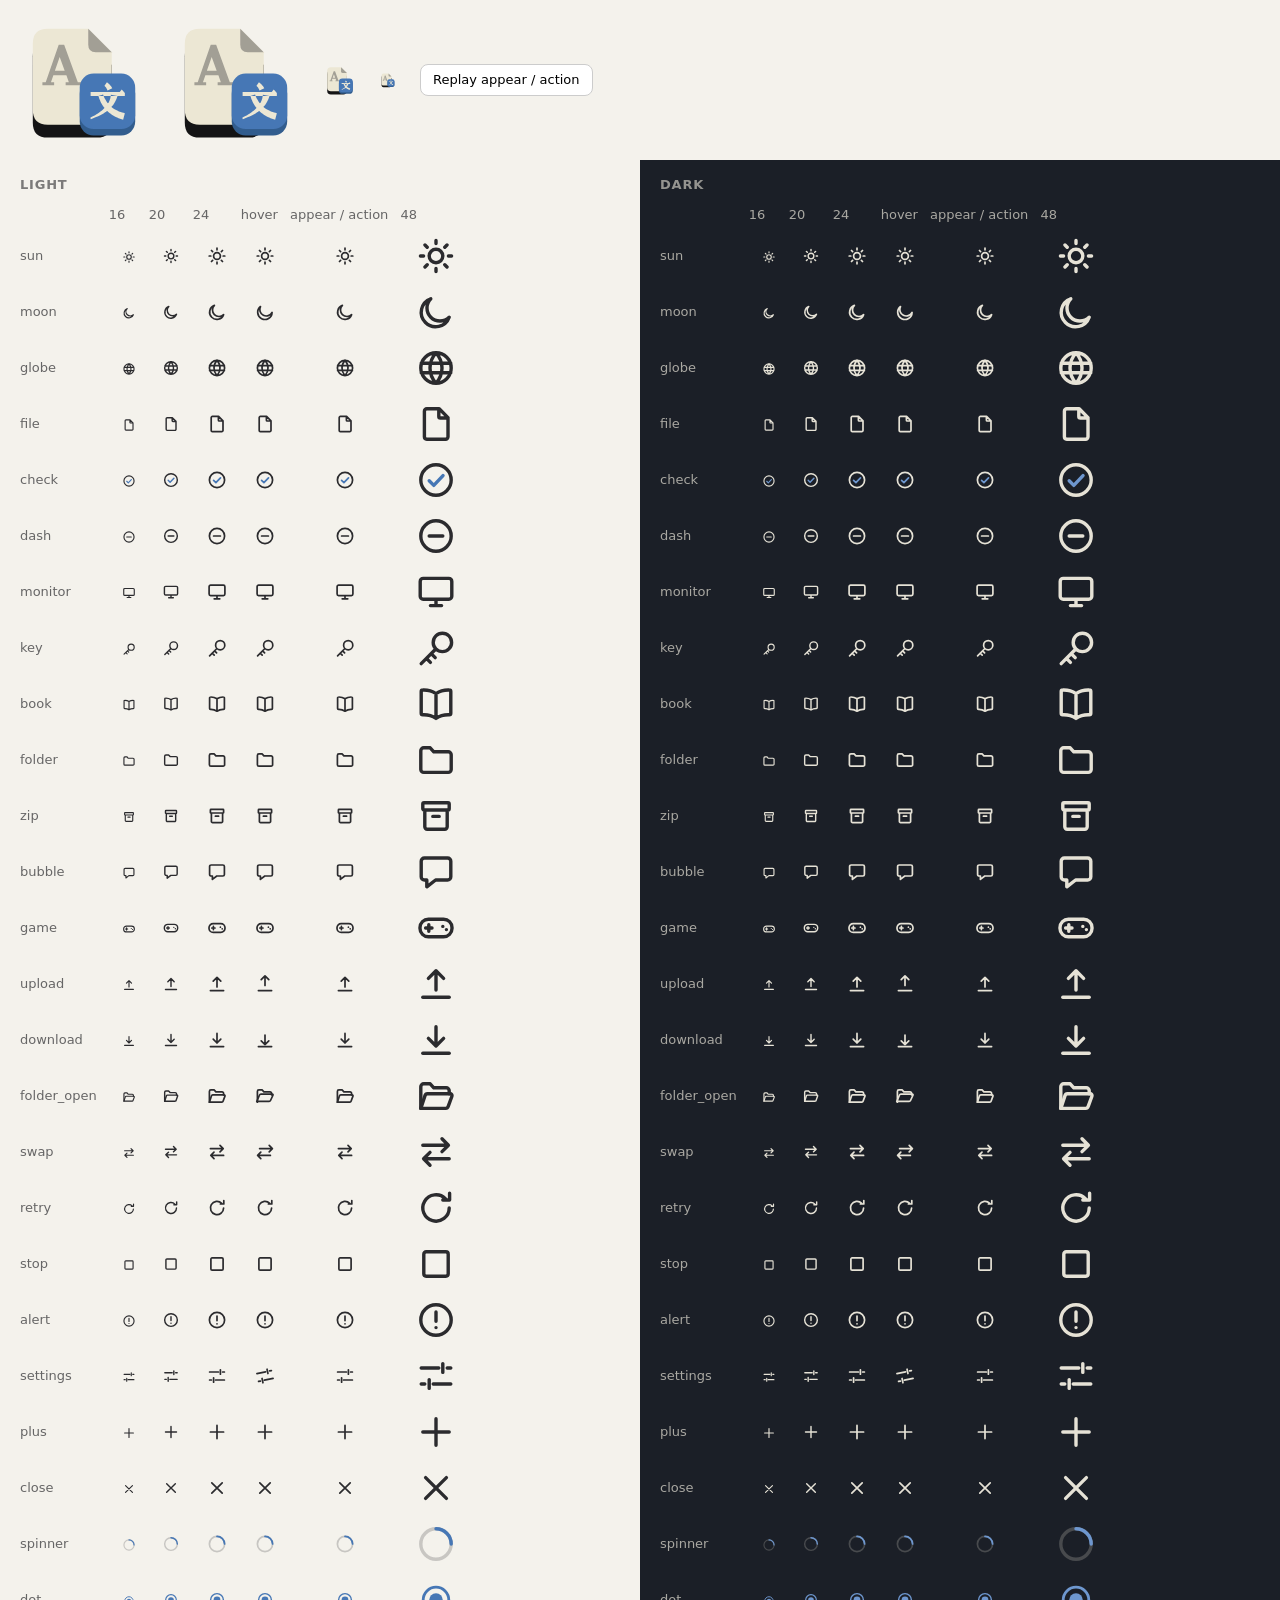
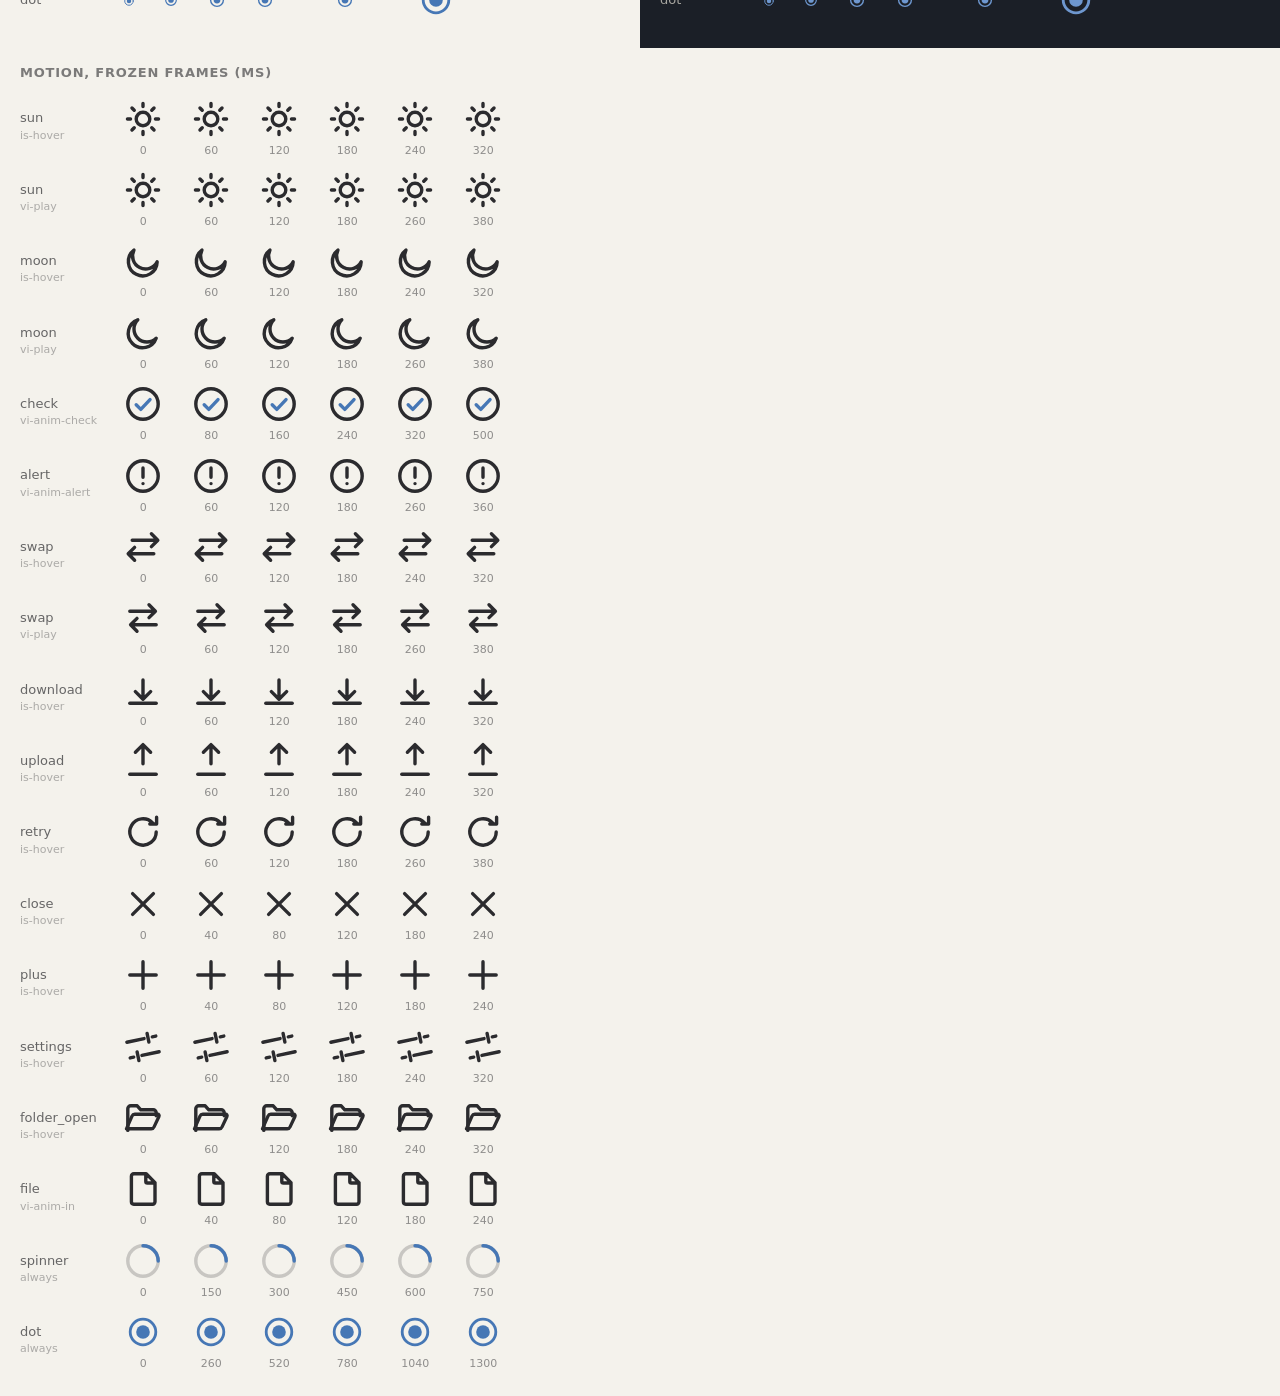
==== assets/icons-preview.html @ 68142452 "WIP icons r1: Litora-grammar UI icon set, ICON_CSS motion, animated app icon, preview page Co-Author" ====
<!doctype html>
<html lang="en"><head><meta charset="utf-8"><meta name="viewport" content="width=device-width, initial-scale=1">
<title>Versora icons preview</title>
<style>
body { margin: 0; font: 13px/1.4 "Segoe UI", system-ui, sans-serif; background: #F4F2EC; color: #222; }
header { padding: 16px 20px; display: flex; gap: 24px; align-items: center; flex-wrap: wrap; }
header img { display: block; }
.panels { display: flex; gap: 0; flex-wrap: wrap; }
.panel { padding: 12px 20px 20px; flex: 1 1 420px; }
.panel.light { background: #F4F2EC; color: #2B2B2E; --vi-accent: #4677B5; }
.panel.dark { background: #1B1F27; color: #E6E2D6; --vi-accent: #6E97CF; }
h2 { margin: 4px 0 8px; font-size: 13px; font-weight: 600; text-transform: uppercase; letter-spacing: .06em; opacity: .6; }
table { border-collapse: collapse; }
th { font-weight: 500; text-align: left; padding: 4px 12px 4px 0; opacity: .7; }
td { padding: 4px 12px; text-align: center; vertical-align: middle; }
td svg { display: inline-block; vertical-align: middle; }
.replay, .vi-host { display: inline-block; }
.film td { padding: 4px 10px; } .film small { display: block; opacity: .5; font-size: 11px; }
button { font: inherit; padding: 6px 12px; border-radius: 8px; border: 1px solid #ccc; background: #fff; }

.vi { --vi-ease: cubic-bezier(.22, 1, .36, 1); overflow: visible; transform-origin: 50% 50%; }
.vi * { transform-box: view-box; transform-origin: 12px 12px; }
.vi .vi-accent { stroke: var(--vi-accent, currentColor); }
.vi .vi-accent-fill { fill: var(--vi-accent, currentColor); }
.vi .vi-track { opacity: .22; }

.vi-rays, .vi-moon-body, .vi-lift, .vi-drop, .vi-quarter, .vi-lean, .vi-swap-a, .vi-swap-b, .vi-flap {
  transition: transform 320ms var(--vi-ease);
}
.vi-quarter { transition-duration: 240ms; }
:is(.vi-host, button, a, label, [role="button"]):is(:hover, :focus-visible, .is-hover) .vi-rays { transform: rotate(45deg); }
:is(.vi-host, button, a, label, [role="button"]):is(:hover, :focus-visible, .is-hover) .vi-moon-body { transform: rotate(-18deg); }
:is(.vi-host, button, a, label, [role="button"]):is(:hover, :focus-visible, .is-hover) .vi-drop { transform: translateY(1.6px); }
:is(.vi-host, button, a, label, [role="button"]):is(:hover, :focus-visible, .is-hover) .vi-lift, .vi-drag .vi-lift { transform: translateY(-1.6px); }
:is(.vi-host, button, a, label, [role="button"]):is(:hover, :focus-visible, .is-hover) .vi-quarter { transform: rotate(90deg); }
:is(.vi-host, button, a, label, [role="button"]):is(:hover, :focus-visible, .is-hover) .vi-lean { transform: rotate(-12deg); }
:is(.vi-host, button, a, label, [role="button"]):is(:hover, :focus-visible, .is-hover) .vi-swap-a { transform: translateX(1.2px); }
:is(.vi-host, button, a, label, [role="button"]):is(:hover, :focus-visible, .is-hover) .vi-swap-b { transform: translateX(-1.2px); }
:is(.vi-host, button, a, label, [role="button"]):is(:hover, :focus-visible, .is-hover) .vi-flap { transform: translateY(-.8px) skewX(-6deg); }
:is(.vi-host, button, a, label, [role="button"]):is(:hover, :focus-visible, .is-hover) .vi-retry-arrow { animation: vi-turn 380ms var(--vi-ease) 1; }

.vi-anim-check .vi-ring { animation: vi-settle 300ms var(--vi-ease) both; }
.vi-anim-check .vi-tick { animation: vi-draw 380ms var(--vi-ease) 120ms both; }
.vi-anim-alert .vi-shake { animation: vi-shake 360ms var(--vi-ease) 1; }
.vi-anim-in.vi, .vi-anim-in .vi { animation: vi-in 240ms var(--vi-ease) both; }
.vi-play .vi-swap-g { animation: vi-flip 380ms var(--vi-ease) 1; }
.vi-play .vi-rays { animation: vi-rays-in 380ms var(--vi-ease) 1; }
.vi-play .vi-moon-body { animation: vi-moon-in 380ms var(--vi-ease) 1; }
.vi-spinner .vi-arc { animation: vi-turn 900ms linear infinite; }
.vi-dot .vi-pulse-ring { animation: vi-ripple 1600ms var(--vi-ease) infinite; }

@keyframes vi-turn { from { transform: rotate(0); } to { transform: rotate(360deg); } }
@keyframes vi-draw {
  from { stroke-dasharray: 1 1; stroke-dashoffset: 1; }
  to { stroke-dasharray: 1 1; stroke-dashoffset: 0; }
}
@keyframes vi-settle { from { opacity: 0; transform: scale(.82); } to { opacity: 1; transform: none; } }
@keyframes vi-shake {
  0%, 100% { transform: none; } 20% { transform: translateX(-1.4px); }
  45% { transform: translateX(1.2px); } 70% { transform: translateX(-.6px); }
}
@keyframes vi-in { from { opacity: 0; transform: scale(.86); } to { opacity: 1; transform: none; } }
@keyframes vi-flip { from { transform: rotate(0); } to { transform: rotate(180deg); } }
@keyframes vi-rays-in { from { opacity: 0; transform: rotate(-60deg) scale(.7); } to { opacity: 1; transform: none; } }
@keyframes vi-moon-in { from { opacity: 0; transform: rotate(40deg) scale(.85); } to { opacity: 1; transform: none; } }
@keyframes vi-ripple {
  0% { opacity: .55; transform: scale(.55); } 70%, 100% { opacity: 0; transform: scale(1.12); }
}

@media (prefers-reduced-motion: reduce) {
  .vi, .vi * { animation: none !important; transition: none !important; transform: none !important; }
  .vi .vi-pulse-ring { opacity: 0; }
}

</style></head><body>
<header>
  <img src="icon.svg" width="128" height="128" alt="static icon">
  <img src="icon-animated.svg" width="128" height="128" alt="animated icon">
  <img src="icon.svg" width="32" height="32" alt=""><img src="icon.svg" width="16" height="16" alt="">
  <button id="replay" type="button">Replay appear / action</button>
</header>
<div class="panels"><section class="panel light"><h2>light</h2><table><tr><th></th><th>16</th><th>20</th><th>24</th><th>hover</th><th>appear / action</th><th>48</th></tr><tr><th>sun</th><td><svg xmlns="http://www.w3.org/2000/svg" width="16" height="16" viewBox="0 0 24 24" fill="none" stroke="currentColor" stroke-width="1.7" stroke-linecap="round" stroke-linejoin="round" class="vi vi-sun" aria-hidden="true"><path d="M12 8.6a3.4 3.4 0 1 0 0 6.8 3.4 3.4 0 0 0 0-6.8"/><path class="vi-rays" d="M12 4.2v1.6M12 18.2v1.6M4.2 12h1.6M18.2 12h1.6M6.5 6.5l1.1 1.1M16.4 16.4l1.1 1.1M6.5 17.5l1.1-1.1M16.4 7.6l1.1-1.1"/></svg></td><td><svg xmlns="http://www.w3.org/2000/svg" width="20" height="20" viewBox="0 0 24 24" fill="none" stroke="currentColor" stroke-width="1.7" stroke-linecap="round" stroke-linejoin="round" class="vi vi-sun" aria-hidden="true"><path d="M12 8.6a3.4 3.4 0 1 0 0 6.8 3.4 3.4 0 0 0 0-6.8"/><path class="vi-rays" d="M12 4.2v1.6M12 18.2v1.6M4.2 12h1.6M18.2 12h1.6M6.5 6.5l1.1 1.1M16.4 16.4l1.1 1.1M6.5 17.5l1.1-1.1M16.4 7.6l1.1-1.1"/></svg></td><td><svg xmlns="http://www.w3.org/2000/svg" width="24" height="24" viewBox="0 0 24 24" fill="none" stroke="currentColor" stroke-width="1.7" stroke-linecap="round" stroke-linejoin="round" class="vi vi-sun" aria-hidden="true"><path d="M12 8.6a3.4 3.4 0 1 0 0 6.8 3.4 3.4 0 0 0 0-6.8"/><path class="vi-rays" d="M12 4.2v1.6M12 18.2v1.6M4.2 12h1.6M18.2 12h1.6M6.5 6.5l1.1 1.1M16.4 16.4l1.1 1.1M6.5 17.5l1.1-1.1M16.4 7.6l1.1-1.1"/></svg></td><td><span class="vi-host is-hover"><svg xmlns="http://www.w3.org/2000/svg" width="24" height="24" viewBox="0 0 24 24" fill="none" stroke="currentColor" stroke-width="1.7" stroke-linecap="round" stroke-linejoin="round" class="vi vi-sun" aria-hidden="true"><path d="M12 8.6a3.4 3.4 0 1 0 0 6.8 3.4 3.4 0 0 0 0-6.8"/><path class="vi-rays" d="M12 4.2v1.6M12 18.2v1.6M4.2 12h1.6M18.2 12h1.6M6.5 6.5l1.1 1.1M16.4 16.4l1.1 1.1M6.5 17.5l1.1-1.1M16.4 7.6l1.1-1.1"/></svg></span></td><td><span class="replay vi-play" data-cls="vi-play"><svg xmlns="http://www.w3.org/2000/svg" width="24" height="24" viewBox="0 0 24 24" fill="none" stroke="currentColor" stroke-width="1.7" stroke-linecap="round" stroke-linejoin="round" class="vi vi-sun" aria-hidden="true"><path d="M12 8.6a3.4 3.4 0 1 0 0 6.8 3.4 3.4 0 0 0 0-6.8"/><path class="vi-rays" d="M12 4.2v1.6M12 18.2v1.6M4.2 12h1.6M18.2 12h1.6M6.5 6.5l1.1 1.1M16.4 16.4l1.1 1.1M6.5 17.5l1.1-1.1M16.4 7.6l1.1-1.1"/></svg></span></td><td><svg xmlns="http://www.w3.org/2000/svg" width="48" height="48" viewBox="0 0 24 24" fill="none" stroke="currentColor" stroke-width="1.7" stroke-linecap="round" stroke-linejoin="round" class="vi vi-sun" aria-hidden="true"><path d="M12 8.6a3.4 3.4 0 1 0 0 6.8 3.4 3.4 0 0 0 0-6.8"/><path class="vi-rays" d="M12 4.2v1.6M12 18.2v1.6M4.2 12h1.6M18.2 12h1.6M6.5 6.5l1.1 1.1M16.4 16.4l1.1 1.1M6.5 17.5l1.1-1.1M16.4 7.6l1.1-1.1"/></svg></td></tr><tr><th>moon</th><td><svg xmlns="http://www.w3.org/2000/svg" width="16" height="16" viewBox="0 0 24 24" fill="none" stroke="currentColor" stroke-width="1.7" stroke-linecap="round" stroke-linejoin="round" class="vi vi-moon" aria-hidden="true"><path class="vi-moon-body" d="M18.6 14.6A7.2 7.2 0 1 1 9.4 5.4a5.6 5.6 0 0 0 9.2 9.2z"/></svg></td><td><svg xmlns="http://www.w3.org/2000/svg" width="20" height="20" viewBox="0 0 24 24" fill="none" stroke="currentColor" stroke-width="1.7" stroke-linecap="round" stroke-linejoin="round" class="vi vi-moon" aria-hidden="true"><path class="vi-moon-body" d="M18.6 14.6A7.2 7.2 0 1 1 9.4 5.4a5.6 5.6 0 0 0 9.2 9.2z"/></svg></td><td><svg xmlns="http://www.w3.org/2000/svg" width="24" height="24" viewBox="0 0 24 24" fill="none" stroke="currentColor" stroke-width="1.7" stroke-linecap="round" stroke-linejoin="round" class="vi vi-moon" aria-hidden="true"><path class="vi-moon-body" d="M18.6 14.6A7.2 7.2 0 1 1 9.4 5.4a5.6 5.6 0 0 0 9.2 9.2z"/></svg></td><td><span class="vi-host is-hover"><svg xmlns="http://www.w3.org/2000/svg" width="24" height="24" viewBox="0 0 24 24" fill="none" stroke="currentColor" stroke-width="1.7" stroke-linecap="round" stroke-linejoin="round" class="vi vi-moon" aria-hidden="true"><path class="vi-moon-body" d="M18.6 14.6A7.2 7.2 0 1 1 9.4 5.4a5.6 5.6 0 0 0 9.2 9.2z"/></svg></span></td><td><span class="replay vi-play" data-cls="vi-play"><svg xmlns="http://www.w3.org/2000/svg" width="24" height="24" viewBox="0 0 24 24" fill="none" stroke="currentColor" stroke-width="1.7" stroke-linecap="round" stroke-linejoin="round" class="vi vi-moon" aria-hidden="true"><path class="vi-moon-body" d="M18.6 14.6A7.2 7.2 0 1 1 9.4 5.4a5.6 5.6 0 0 0 9.2 9.2z"/></svg></span></td><td><svg xmlns="http://www.w3.org/2000/svg" width="48" height="48" viewBox="0 0 24 24" fill="none" stroke="currentColor" stroke-width="1.7" stroke-linecap="round" stroke-linejoin="round" class="vi vi-moon" aria-hidden="true"><path class="vi-moon-body" d="M18.6 14.6A7.2 7.2 0 1 1 9.4 5.4a5.6 5.6 0 0 0 9.2 9.2z"/></svg></td></tr><tr><th>globe</th><td><svg xmlns="http://www.w3.org/2000/svg" width="16" height="16" viewBox="0 0 24 24" fill="none" stroke="currentColor" stroke-width="1.7" stroke-linecap="round" stroke-linejoin="round" class="vi vi-globe" aria-hidden="true"><path d="M12 4.4a7.6 7.6 0 1 0 0 15.2 7.6 7.6 0 0 0 0-15.2M4.6 9.6h14.8M4.6 14.4h14.8M12 4.4c1.9 2.1 3 4.7 3 7.6s-1.1 5.5-3 7.6c-1.9-2.1-3-4.7-3-7.6s1.1-5.5 3-7.6"/></svg></td><td><svg xmlns="http://www.w3.org/2000/svg" width="20" height="20" viewBox="0 0 24 24" fill="none" stroke="currentColor" stroke-width="1.7" stroke-linecap="round" stroke-linejoin="round" class="vi vi-globe" aria-hidden="true"><path d="M12 4.4a7.6 7.6 0 1 0 0 15.2 7.6 7.6 0 0 0 0-15.2M4.6 9.6h14.8M4.6 14.4h14.8M12 4.4c1.9 2.1 3 4.7 3 7.6s-1.1 5.5-3 7.6c-1.9-2.1-3-4.7-3-7.6s1.1-5.5 3-7.6"/></svg></td><td><svg xmlns="http://www.w3.org/2000/svg" width="24" height="24" viewBox="0 0 24 24" fill="none" stroke="currentColor" stroke-width="1.7" stroke-linecap="round" stroke-linejoin="round" class="vi vi-globe" aria-hidden="true"><path d="M12 4.4a7.6 7.6 0 1 0 0 15.2 7.6 7.6 0 0 0 0-15.2M4.6 9.6h14.8M4.6 14.4h14.8M12 4.4c1.9 2.1 3 4.7 3 7.6s-1.1 5.5-3 7.6c-1.9-2.1-3-4.7-3-7.6s1.1-5.5 3-7.6"/></svg></td><td><span class="vi-host is-hover"><svg xmlns="http://www.w3.org/2000/svg" width="24" height="24" viewBox="0 0 24 24" fill="none" stroke="currentColor" stroke-width="1.7" stroke-linecap="round" stroke-linejoin="round" class="vi vi-globe" aria-hidden="true"><path d="M12 4.4a7.6 7.6 0 1 0 0 15.2 7.6 7.6 0 0 0 0-15.2M4.6 9.6h14.8M4.6 14.4h14.8M12 4.4c1.9 2.1 3 4.7 3 7.6s-1.1 5.5-3 7.6c-1.9-2.1-3-4.7-3-7.6s1.1-5.5 3-7.6"/></svg></span></td><td><span class="replay vi-anim-in" data-cls="vi-anim-in"><svg xmlns="http://www.w3.org/2000/svg" width="24" height="24" viewBox="0 0 24 24" fill="none" stroke="currentColor" stroke-width="1.7" stroke-linecap="round" stroke-linejoin="round" class="vi vi-globe" aria-hidden="true"><path d="M12 4.4a7.6 7.6 0 1 0 0 15.2 7.6 7.6 0 0 0 0-15.2M4.6 9.6h14.8M4.6 14.4h14.8M12 4.4c1.9 2.1 3 4.7 3 7.6s-1.1 5.5-3 7.6c-1.9-2.1-3-4.7-3-7.6s1.1-5.5 3-7.6"/></svg></span></td><td><svg xmlns="http://www.w3.org/2000/svg" width="48" height="48" viewBox="0 0 24 24" fill="none" stroke="currentColor" stroke-width="1.7" stroke-linecap="round" stroke-linejoin="round" class="vi vi-globe" aria-hidden="true"><path d="M12 4.4a7.6 7.6 0 1 0 0 15.2 7.6 7.6 0 0 0 0-15.2M4.6 9.6h14.8M4.6 14.4h14.8M12 4.4c1.9 2.1 3 4.7 3 7.6s-1.1 5.5-3 7.6c-1.9-2.1-3-4.7-3-7.6s1.1-5.5 3-7.6"/></svg></td></tr><tr><th>file</th><td><svg xmlns="http://www.w3.org/2000/svg" width="16" height="16" viewBox="0 0 24 24" fill="none" stroke="currentColor" stroke-width="1.7" stroke-linecap="round" stroke-linejoin="round" class="vi vi-file" aria-hidden="true"><path d="M7.4 4.4h6.2l4.4 4.4v9.6a1.2 1.2 0 0 1-1.2 1.2H7.4a1.2 1.2 0 0 1-1.2-1.2V5.6a1.2 1.2 0 0 1 1.2-1.2zM13.4 4.4v3.8a.8.8 0 0 0 .8.8H18"/></svg></td><td><svg xmlns="http://www.w3.org/2000/svg" width="20" height="20" viewBox="0 0 24 24" fill="none" stroke="currentColor" stroke-width="1.7" stroke-linecap="round" stroke-linejoin="round" class="vi vi-file" aria-hidden="true"><path d="M7.4 4.4h6.2l4.4 4.4v9.6a1.2 1.2 0 0 1-1.2 1.2H7.4a1.2 1.2 0 0 1-1.2-1.2V5.6a1.2 1.2 0 0 1 1.2-1.2zM13.4 4.4v3.8a.8.8 0 0 0 .8.8H18"/></svg></td><td><svg xmlns="http://www.w3.org/2000/svg" width="24" height="24" viewBox="0 0 24 24" fill="none" stroke="currentColor" stroke-width="1.7" stroke-linecap="round" stroke-linejoin="round" class="vi vi-file" aria-hidden="true"><path d="M7.4 4.4h6.2l4.4 4.4v9.6a1.2 1.2 0 0 1-1.2 1.2H7.4a1.2 1.2 0 0 1-1.2-1.2V5.6a1.2 1.2 0 0 1 1.2-1.2zM13.4 4.4v3.8a.8.8 0 0 0 .8.8H18"/></svg></td><td><span class="vi-host is-hover"><svg xmlns="http://www.w3.org/2000/svg" width="24" height="24" viewBox="0 0 24 24" fill="none" stroke="currentColor" stroke-width="1.7" stroke-linecap="round" stroke-linejoin="round" class="vi vi-file" aria-hidden="true"><path d="M7.4 4.4h6.2l4.4 4.4v9.6a1.2 1.2 0 0 1-1.2 1.2H7.4a1.2 1.2 0 0 1-1.2-1.2V5.6a1.2 1.2 0 0 1 1.2-1.2zM13.4 4.4v3.8a.8.8 0 0 0 .8.8H18"/></svg></span></td><td><span class="replay vi-anim-in" data-cls="vi-anim-in"><svg xmlns="http://www.w3.org/2000/svg" width="24" height="24" viewBox="0 0 24 24" fill="none" stroke="currentColor" stroke-width="1.7" stroke-linecap="round" stroke-linejoin="round" class="vi vi-file" aria-hidden="true"><path d="M7.4 4.4h6.2l4.4 4.4v9.6a1.2 1.2 0 0 1-1.2 1.2H7.4a1.2 1.2 0 0 1-1.2-1.2V5.6a1.2 1.2 0 0 1 1.2-1.2zM13.4 4.4v3.8a.8.8 0 0 0 .8.8H18"/></svg></span></td><td><svg xmlns="http://www.w3.org/2000/svg" width="48" height="48" viewBox="0 0 24 24" fill="none" stroke="currentColor" stroke-width="1.7" stroke-linecap="round" stroke-linejoin="round" class="vi vi-file" aria-hidden="true"><path d="M7.4 4.4h6.2l4.4 4.4v9.6a1.2 1.2 0 0 1-1.2 1.2H7.4a1.2 1.2 0 0 1-1.2-1.2V5.6a1.2 1.2 0 0 1 1.2-1.2zM13.4 4.4v3.8a.8.8 0 0 0 .8.8H18"/></svg></td></tr><tr><th>check</th><td><svg xmlns="http://www.w3.org/2000/svg" width="16" height="16" viewBox="0 0 24 24" fill="none" stroke="currentColor" stroke-width="1.7" stroke-linecap="round" stroke-linejoin="round" class="vi vi-check" aria-hidden="true"><path class="vi-ring" d="M12 4.4a7.6 7.6 0 1 0 0 15.2 7.6 7.6 0 0 0 0-15.2"/><path class="vi-tick vi-accent" d="M8.6 12.4l2.3 2.3 4.6-4.9" pathLength="1"/></svg></td><td><svg xmlns="http://www.w3.org/2000/svg" width="20" height="20" viewBox="0 0 24 24" fill="none" stroke="currentColor" stroke-width="1.7" stroke-linecap="round" stroke-linejoin="round" class="vi vi-check" aria-hidden="true"><path class="vi-ring" d="M12 4.4a7.6 7.6 0 1 0 0 15.2 7.6 7.6 0 0 0 0-15.2"/><path class="vi-tick vi-accent" d="M8.6 12.4l2.3 2.3 4.6-4.9" pathLength="1"/></svg></td><td><svg xmlns="http://www.w3.org/2000/svg" width="24" height="24" viewBox="0 0 24 24" fill="none" stroke="currentColor" stroke-width="1.7" stroke-linecap="round" stroke-linejoin="round" class="vi vi-check" aria-hidden="true"><path class="vi-ring" d="M12 4.4a7.6 7.6 0 1 0 0 15.2 7.6 7.6 0 0 0 0-15.2"/><path class="vi-tick vi-accent" d="M8.6 12.4l2.3 2.3 4.6-4.9" pathLength="1"/></svg></td><td><span class="vi-host is-hover"><svg xmlns="http://www.w3.org/2000/svg" width="24" height="24" viewBox="0 0 24 24" fill="none" stroke="currentColor" stroke-width="1.7" stroke-linecap="round" stroke-linejoin="round" class="vi vi-check" aria-hidden="true"><path class="vi-ring" d="M12 4.4a7.6 7.6 0 1 0 0 15.2 7.6 7.6 0 0 0 0-15.2"/><path class="vi-tick vi-accent" d="M8.6 12.4l2.3 2.3 4.6-4.9" pathLength="1"/></svg></span></td><td><span class="replay vi-anim-check" data-cls="vi-anim-check"><svg xmlns="http://www.w3.org/2000/svg" width="24" height="24" viewBox="0 0 24 24" fill="none" stroke="currentColor" stroke-width="1.7" stroke-linecap="round" stroke-linejoin="round" class="vi vi-check" aria-hidden="true"><path class="vi-ring" d="M12 4.4a7.6 7.6 0 1 0 0 15.2 7.6 7.6 0 0 0 0-15.2"/><path class="vi-tick vi-accent" d="M8.6 12.4l2.3 2.3 4.6-4.9" pathLength="1"/></svg></span></td><td><svg xmlns="http://www.w3.org/2000/svg" width="48" height="48" viewBox="0 0 24 24" fill="none" stroke="currentColor" stroke-width="1.7" stroke-linecap="round" stroke-linejoin="round" class="vi vi-check" aria-hidden="true"><path class="vi-ring" d="M12 4.4a7.6 7.6 0 1 0 0 15.2 7.6 7.6 0 0 0 0-15.2"/><path class="vi-tick vi-accent" d="M8.6 12.4l2.3 2.3 4.6-4.9" pathLength="1"/></svg></td></tr><tr><th>dash</th><td><svg xmlns="http://www.w3.org/2000/svg" width="16" height="16" viewBox="0 0 24 24" fill="none" stroke="currentColor" stroke-width="1.7" stroke-linecap="round" stroke-linejoin="round" class="vi vi-dash" aria-hidden="true"><path d="M12 4.4a7.6 7.6 0 1 0 0 15.2 7.6 7.6 0 0 0 0-15.2"/><path d="M8.6 12h6.8"/></svg></td><td><svg xmlns="http://www.w3.org/2000/svg" width="20" height="20" viewBox="0 0 24 24" fill="none" stroke="currentColor" stroke-width="1.7" stroke-linecap="round" stroke-linejoin="round" class="vi vi-dash" aria-hidden="true"><path d="M12 4.4a7.6 7.6 0 1 0 0 15.2 7.6 7.6 0 0 0 0-15.2"/><path d="M8.6 12h6.8"/></svg></td><td><svg xmlns="http://www.w3.org/2000/svg" width="24" height="24" viewBox="0 0 24 24" fill="none" stroke="currentColor" stroke-width="1.7" stroke-linecap="round" stroke-linejoin="round" class="vi vi-dash" aria-hidden="true"><path d="M12 4.4a7.6 7.6 0 1 0 0 15.2 7.6 7.6 0 0 0 0-15.2"/><path d="M8.6 12h6.8"/></svg></td><td><span class="vi-host is-hover"><svg xmlns="http://www.w3.org/2000/svg" width="24" height="24" viewBox="0 0 24 24" fill="none" stroke="currentColor" stroke-width="1.7" stroke-linecap="round" stroke-linejoin="round" class="vi vi-dash" aria-hidden="true"><path d="M12 4.4a7.6 7.6 0 1 0 0 15.2 7.6 7.6 0 0 0 0-15.2"/><path d="M8.6 12h6.8"/></svg></span></td><td><span class="replay vi-anim-in" data-cls="vi-anim-in"><svg xmlns="http://www.w3.org/2000/svg" width="24" height="24" viewBox="0 0 24 24" fill="none" stroke="currentColor" stroke-width="1.7" stroke-linecap="round" stroke-linejoin="round" class="vi vi-dash" aria-hidden="true"><path d="M12 4.4a7.6 7.6 0 1 0 0 15.2 7.6 7.6 0 0 0 0-15.2"/><path d="M8.6 12h6.8"/></svg></span></td><td><svg xmlns="http://www.w3.org/2000/svg" width="48" height="48" viewBox="0 0 24 24" fill="none" stroke="currentColor" stroke-width="1.7" stroke-linecap="round" stroke-linejoin="round" class="vi vi-dash" aria-hidden="true"><path d="M12 4.4a7.6 7.6 0 1 0 0 15.2 7.6 7.6 0 0 0 0-15.2"/><path d="M8.6 12h6.8"/></svg></td></tr><tr><th>monitor</th><td><svg xmlns="http://www.w3.org/2000/svg" width="16" height="16" viewBox="0 0 24 24" fill="none" stroke="currentColor" stroke-width="1.7" stroke-linecap="round" stroke-linejoin="round" class="vi vi-monitor" aria-hidden="true"><path d="M5.6 5.2h12.8a1.5 1.5 0 0 1 1.5 1.5v7.4a1.5 1.5 0 0 1-1.5 1.5H5.6a1.5 1.5 0 0 1-1.5-1.5V6.7a1.5 1.5 0 0 1 1.5-1.5zM9.2 18.8h5.6M12 15.6v3.2"/></svg></td><td><svg xmlns="http://www.w3.org/2000/svg" width="20" height="20" viewBox="0 0 24 24" fill="none" stroke="currentColor" stroke-width="1.7" stroke-linecap="round" stroke-linejoin="round" class="vi vi-monitor" aria-hidden="true"><path d="M5.6 5.2h12.8a1.5 1.5 0 0 1 1.5 1.5v7.4a1.5 1.5 0 0 1-1.5 1.5H5.6a1.5 1.5 0 0 1-1.5-1.5V6.7a1.5 1.5 0 0 1 1.5-1.5zM9.2 18.8h5.6M12 15.6v3.2"/></svg></td><td><svg xmlns="http://www.w3.org/2000/svg" width="24" height="24" viewBox="0 0 24 24" fill="none" stroke="currentColor" stroke-width="1.7" stroke-linecap="round" stroke-linejoin="round" class="vi vi-monitor" aria-hidden="true"><path d="M5.6 5.2h12.8a1.5 1.5 0 0 1 1.5 1.5v7.4a1.5 1.5 0 0 1-1.5 1.5H5.6a1.5 1.5 0 0 1-1.5-1.5V6.7a1.5 1.5 0 0 1 1.5-1.5zM9.2 18.8h5.6M12 15.6v3.2"/></svg></td><td><span class="vi-host is-hover"><svg xmlns="http://www.w3.org/2000/svg" width="24" height="24" viewBox="0 0 24 24" fill="none" stroke="currentColor" stroke-width="1.7" stroke-linecap="round" stroke-linejoin="round" class="vi vi-monitor" aria-hidden="true"><path d="M5.6 5.2h12.8a1.5 1.5 0 0 1 1.5 1.5v7.4a1.5 1.5 0 0 1-1.5 1.5H5.6a1.5 1.5 0 0 1-1.5-1.5V6.7a1.5 1.5 0 0 1 1.5-1.5zM9.2 18.8h5.6M12 15.6v3.2"/></svg></span></td><td><span class="replay vi-anim-in" data-cls="vi-anim-in"><svg xmlns="http://www.w3.org/2000/svg" width="24" height="24" viewBox="0 0 24 24" fill="none" stroke="currentColor" stroke-width="1.7" stroke-linecap="round" stroke-linejoin="round" class="vi vi-monitor" aria-hidden="true"><path d="M5.6 5.2h12.8a1.5 1.5 0 0 1 1.5 1.5v7.4a1.5 1.5 0 0 1-1.5 1.5H5.6a1.5 1.5 0 0 1-1.5-1.5V6.7a1.5 1.5 0 0 1 1.5-1.5zM9.2 18.8h5.6M12 15.6v3.2"/></svg></span></td><td><svg xmlns="http://www.w3.org/2000/svg" width="48" height="48" viewBox="0 0 24 24" fill="none" stroke="currentColor" stroke-width="1.7" stroke-linecap="round" stroke-linejoin="round" class="vi vi-monitor" aria-hidden="true"><path d="M5.6 5.2h12.8a1.5 1.5 0 0 1 1.5 1.5v7.4a1.5 1.5 0 0 1-1.5 1.5H5.6a1.5 1.5 0 0 1-1.5-1.5V6.7a1.5 1.5 0 0 1 1.5-1.5zM9.2 18.8h5.6M12 15.6v3.2"/></svg></td></tr><tr><th>key</th><td><svg xmlns="http://www.w3.org/2000/svg" width="16" height="16" viewBox="0 0 24 24" fill="none" stroke="currentColor" stroke-width="1.7" stroke-linecap="round" stroke-linejoin="round" class="vi vi-key" aria-hidden="true"><path d="M15.2 4.6a4.6 4.6 0 1 0 0 9.2 4.6 4.6 0 0 0 0-9.2M11.9 12.5 4.6 19.8M7.2 17.2l2 2M9.6 14.8l2 2"/></svg></td><td><svg xmlns="http://www.w3.org/2000/svg" width="20" height="20" viewBox="0 0 24 24" fill="none" stroke="currentColor" stroke-width="1.7" stroke-linecap="round" stroke-linejoin="round" class="vi vi-key" aria-hidden="true"><path d="M15.2 4.6a4.6 4.6 0 1 0 0 9.2 4.6 4.6 0 0 0 0-9.2M11.9 12.5 4.6 19.8M7.2 17.2l2 2M9.6 14.8l2 2"/></svg></td><td><svg xmlns="http://www.w3.org/2000/svg" width="24" height="24" viewBox="0 0 24 24" fill="none" stroke="currentColor" stroke-width="1.7" stroke-linecap="round" stroke-linejoin="round" class="vi vi-key" aria-hidden="true"><path d="M15.2 4.6a4.6 4.6 0 1 0 0 9.2 4.6 4.6 0 0 0 0-9.2M11.9 12.5 4.6 19.8M7.2 17.2l2 2M9.6 14.8l2 2"/></svg></td><td><span class="vi-host is-hover"><svg xmlns="http://www.w3.org/2000/svg" width="24" height="24" viewBox="0 0 24 24" fill="none" stroke="currentColor" stroke-width="1.7" stroke-linecap="round" stroke-linejoin="round" class="vi vi-key" aria-hidden="true"><path d="M15.2 4.6a4.6 4.6 0 1 0 0 9.2 4.6 4.6 0 0 0 0-9.2M11.9 12.5 4.6 19.8M7.2 17.2l2 2M9.6 14.8l2 2"/></svg></span></td><td><span class="replay vi-anim-in" data-cls="vi-anim-in"><svg xmlns="http://www.w3.org/2000/svg" width="24" height="24" viewBox="0 0 24 24" fill="none" stroke="currentColor" stroke-width="1.7" stroke-linecap="round" stroke-linejoin="round" class="vi vi-key" aria-hidden="true"><path d="M15.2 4.6a4.6 4.6 0 1 0 0 9.2 4.6 4.6 0 0 0 0-9.2M11.9 12.5 4.6 19.8M7.2 17.2l2 2M9.6 14.8l2 2"/></svg></span></td><td><svg xmlns="http://www.w3.org/2000/svg" width="48" height="48" viewBox="0 0 24 24" fill="none" stroke="currentColor" stroke-width="1.7" stroke-linecap="round" stroke-linejoin="round" class="vi vi-key" aria-hidden="true"><path d="M15.2 4.6a4.6 4.6 0 1 0 0 9.2 4.6 4.6 0 0 0 0-9.2M11.9 12.5 4.6 19.8M7.2 17.2l2 2M9.6 14.8l2 2"/></svg></td></tr><tr><th>book</th><td><svg xmlns="http://www.w3.org/2000/svg" width="16" height="16" viewBox="0 0 24 24" fill="none" stroke="currentColor" stroke-width="1.7" stroke-linecap="round" stroke-linejoin="round" class="vi vi-book" aria-hidden="true"><path d="M12 6.8C10.1 5.5 7.9 4.9 5.4 5a.8.8 0 0 0-.8.8v10.8a.8.8 0 0 0 .8.8c2.5-.1 4.7.5 6.6 1.8 1.9-1.3 4.1-1.9 6.6-1.8a.8.8 0 0 0 .8-.8V5.8a.8.8 0 0 0-.8-.8c-2.5-.1-4.7.5-6.6 1.8zM12 6.8v12.4"/></svg></td><td><svg xmlns="http://www.w3.org/2000/svg" width="20" height="20" viewBox="0 0 24 24" fill="none" stroke="currentColor" stroke-width="1.7" stroke-linecap="round" stroke-linejoin="round" class="vi vi-book" aria-hidden="true"><path d="M12 6.8C10.1 5.5 7.9 4.9 5.4 5a.8.8 0 0 0-.8.8v10.8a.8.8 0 0 0 .8.8c2.5-.1 4.7.5 6.6 1.8 1.9-1.3 4.1-1.9 6.6-1.8a.8.8 0 0 0 .8-.8V5.8a.8.8 0 0 0-.8-.8c-2.5-.1-4.7.5-6.6 1.8zM12 6.8v12.4"/></svg></td><td><svg xmlns="http://www.w3.org/2000/svg" width="24" height="24" viewBox="0 0 24 24" fill="none" stroke="currentColor" stroke-width="1.7" stroke-linecap="round" stroke-linejoin="round" class="vi vi-book" aria-hidden="true"><path d="M12 6.8C10.1 5.5 7.9 4.9 5.4 5a.8.8 0 0 0-.8.8v10.8a.8.8 0 0 0 .8.8c2.5-.1 4.7.5 6.6 1.8 1.9-1.3 4.1-1.9 6.6-1.8a.8.8 0 0 0 .8-.8V5.8a.8.8 0 0 0-.8-.8c-2.5-.1-4.7.5-6.6 1.8zM12 6.8v12.4"/></svg></td><td><span class="vi-host is-hover"><svg xmlns="http://www.w3.org/2000/svg" width="24" height="24" viewBox="0 0 24 24" fill="none" stroke="currentColor" stroke-width="1.7" stroke-linecap="round" stroke-linejoin="round" class="vi vi-book" aria-hidden="true"><path d="M12 6.8C10.1 5.5 7.9 4.9 5.4 5a.8.8 0 0 0-.8.8v10.8a.8.8 0 0 0 .8.8c2.5-.1 4.7.5 6.6 1.8 1.9-1.3 4.1-1.9 6.6-1.8a.8.8 0 0 0 .8-.8V5.8a.8.8 0 0 0-.8-.8c-2.5-.1-4.7.5-6.6 1.8zM12 6.8v12.4"/></svg></span></td><td><span class="replay vi-anim-in" data-cls="vi-anim-in"><svg xmlns="http://www.w3.org/2000/svg" width="24" height="24" viewBox="0 0 24 24" fill="none" stroke="currentColor" stroke-width="1.7" stroke-linecap="round" stroke-linejoin="round" class="vi vi-book" aria-hidden="true"><path d="M12 6.8C10.1 5.5 7.9 4.9 5.4 5a.8.8 0 0 0-.8.8v10.8a.8.8 0 0 0 .8.8c2.5-.1 4.7.5 6.6 1.8 1.9-1.3 4.1-1.9 6.6-1.8a.8.8 0 0 0 .8-.8V5.8a.8.8 0 0 0-.8-.8c-2.5-.1-4.7.5-6.6 1.8zM12 6.8v12.4"/></svg></span></td><td><svg xmlns="http://www.w3.org/2000/svg" width="48" height="48" viewBox="0 0 24 24" fill="none" stroke="currentColor" stroke-width="1.7" stroke-linecap="round" stroke-linejoin="round" class="vi vi-book" aria-hidden="true"><path d="M12 6.8C10.1 5.5 7.9 4.9 5.4 5a.8.8 0 0 0-.8.8v10.8a.8.8 0 0 0 .8.8c2.5-.1 4.7.5 6.6 1.8 1.9-1.3 4.1-1.9 6.6-1.8a.8.8 0 0 0 .8-.8V5.8a.8.8 0 0 0-.8-.8c-2.5-.1-4.7.5-6.6 1.8zM12 6.8v12.4"/></svg></td></tr><tr><th>folder</th><td><svg xmlns="http://www.w3.org/2000/svg" width="16" height="16" viewBox="0 0 24 24" fill="none" stroke="currentColor" stroke-width="1.7" stroke-linecap="round" stroke-linejoin="round" class="vi vi-folder" aria-hidden="true"><path d="M4.4 7.4a1.5 1.5 0 0 1 1.5-1.5h3.2l1.8 2h7.2a1.5 1.5 0 0 1 1.5 1.5v7.3a1.5 1.5 0 0 1-1.5 1.5H5.9a1.5 1.5 0 0 1-1.5-1.5z"/></svg></td><td><svg xmlns="http://www.w3.org/2000/svg" width="20" height="20" viewBox="0 0 24 24" fill="none" stroke="currentColor" stroke-width="1.7" stroke-linecap="round" stroke-linejoin="round" class="vi vi-folder" aria-hidden="true"><path d="M4.4 7.4a1.5 1.5 0 0 1 1.5-1.5h3.2l1.8 2h7.2a1.5 1.5 0 0 1 1.5 1.5v7.3a1.5 1.5 0 0 1-1.5 1.5H5.9a1.5 1.5 0 0 1-1.5-1.5z"/></svg></td><td><svg xmlns="http://www.w3.org/2000/svg" width="24" height="24" viewBox="0 0 24 24" fill="none" stroke="currentColor" stroke-width="1.7" stroke-linecap="round" stroke-linejoin="round" class="vi vi-folder" aria-hidden="true"><path d="M4.4 7.4a1.5 1.5 0 0 1 1.5-1.5h3.2l1.8 2h7.2a1.5 1.5 0 0 1 1.5 1.5v7.3a1.5 1.5 0 0 1-1.5 1.5H5.9a1.5 1.5 0 0 1-1.5-1.5z"/></svg></td><td><span class="vi-host is-hover"><svg xmlns="http://www.w3.org/2000/svg" width="24" height="24" viewBox="0 0 24 24" fill="none" stroke="currentColor" stroke-width="1.7" stroke-linecap="round" stroke-linejoin="round" class="vi vi-folder" aria-hidden="true"><path d="M4.4 7.4a1.5 1.5 0 0 1 1.5-1.5h3.2l1.8 2h7.2a1.5 1.5 0 0 1 1.5 1.5v7.3a1.5 1.5 0 0 1-1.5 1.5H5.9a1.5 1.5 0 0 1-1.5-1.5z"/></svg></span></td><td><span class="replay vi-anim-in" data-cls="vi-anim-in"><svg xmlns="http://www.w3.org/2000/svg" width="24" height="24" viewBox="0 0 24 24" fill="none" stroke="currentColor" stroke-width="1.7" stroke-linecap="round" stroke-linejoin="round" class="vi vi-folder" aria-hidden="true"><path d="M4.4 7.4a1.5 1.5 0 0 1 1.5-1.5h3.2l1.8 2h7.2a1.5 1.5 0 0 1 1.5 1.5v7.3a1.5 1.5 0 0 1-1.5 1.5H5.9a1.5 1.5 0 0 1-1.5-1.5z"/></svg></span></td><td><svg xmlns="http://www.w3.org/2000/svg" width="48" height="48" viewBox="0 0 24 24" fill="none" stroke="currentColor" stroke-width="1.7" stroke-linecap="round" stroke-linejoin="round" class="vi vi-folder" aria-hidden="true"><path d="M4.4 7.4a1.5 1.5 0 0 1 1.5-1.5h3.2l1.8 2h7.2a1.5 1.5 0 0 1 1.5 1.5v7.3a1.5 1.5 0 0 1-1.5 1.5H5.9a1.5 1.5 0 0 1-1.5-1.5z"/></svg></td></tr><tr><th>zip</th><td><svg xmlns="http://www.w3.org/2000/svg" width="16" height="16" viewBox="0 0 24 24" fill="none" stroke="currentColor" stroke-width="1.7" stroke-linecap="round" stroke-linejoin="round" class="vi vi-zip" aria-hidden="true"><path d="M6 5.4h12a.6.6 0 0 1 .6.6v2.4a.6.6 0 0 1-.6.6H6a.6.6 0 0 1-.6-.6V6a.6.6 0 0 1 .6-.6zM6.4 9v8.4a1.2 1.2 0 0 0 1.2 1.2h8.8a1.2 1.2 0 0 0 1.2-1.2V9M10.4 12.2h3.2"/></svg></td><td><svg xmlns="http://www.w3.org/2000/svg" width="20" height="20" viewBox="0 0 24 24" fill="none" stroke="currentColor" stroke-width="1.7" stroke-linecap="round" stroke-linejoin="round" class="vi vi-zip" aria-hidden="true"><path d="M6 5.4h12a.6.6 0 0 1 .6.6v2.4a.6.6 0 0 1-.6.6H6a.6.6 0 0 1-.6-.6V6a.6.6 0 0 1 .6-.6zM6.4 9v8.4a1.2 1.2 0 0 0 1.2 1.2h8.8a1.2 1.2 0 0 0 1.2-1.2V9M10.4 12.2h3.2"/></svg></td><td><svg xmlns="http://www.w3.org/2000/svg" width="24" height="24" viewBox="0 0 24 24" fill="none" stroke="currentColor" stroke-width="1.7" stroke-linecap="round" stroke-linejoin="round" class="vi vi-zip" aria-hidden="true"><path d="M6 5.4h12a.6.6 0 0 1 .6.6v2.4a.6.6 0 0 1-.6.6H6a.6.6 0 0 1-.6-.6V6a.6.6 0 0 1 .6-.6zM6.4 9v8.4a1.2 1.2 0 0 0 1.2 1.2h8.8a1.2 1.2 0 0 0 1.2-1.2V9M10.4 12.2h3.2"/></svg></td><td><span class="vi-host is-hover"><svg xmlns="http://www.w3.org/2000/svg" width="24" height="24" viewBox="0 0 24 24" fill="none" stroke="currentColor" stroke-width="1.7" stroke-linecap="round" stroke-linejoin="round" class="vi vi-zip" aria-hidden="true"><path d="M6 5.4h12a.6.6 0 0 1 .6.6v2.4a.6.6 0 0 1-.6.6H6a.6.6 0 0 1-.6-.6V6a.6.6 0 0 1 .6-.6zM6.4 9v8.4a1.2 1.2 0 0 0 1.2 1.2h8.8a1.2 1.2 0 0 0 1.2-1.2V9M10.4 12.2h3.2"/></svg></span></td><td><span class="replay vi-anim-in" data-cls="vi-anim-in"><svg xmlns="http://www.w3.org/2000/svg" width="24" height="24" viewBox="0 0 24 24" fill="none" stroke="currentColor" stroke-width="1.7" stroke-linecap="round" stroke-linejoin="round" class="vi vi-zip" aria-hidden="true"><path d="M6 5.4h12a.6.6 0 0 1 .6.6v2.4a.6.6 0 0 1-.6.6H6a.6.6 0 0 1-.6-.6V6a.6.6 0 0 1 .6-.6zM6.4 9v8.4a1.2 1.2 0 0 0 1.2 1.2h8.8a1.2 1.2 0 0 0 1.2-1.2V9M10.4 12.2h3.2"/></svg></span></td><td><svg xmlns="http://www.w3.org/2000/svg" width="48" height="48" viewBox="0 0 24 24" fill="none" stroke="currentColor" stroke-width="1.7" stroke-linecap="round" stroke-linejoin="round" class="vi vi-zip" aria-hidden="true"><path d="M6 5.4h12a.6.6 0 0 1 .6.6v2.4a.6.6 0 0 1-.6.6H6a.6.6 0 0 1-.6-.6V6a.6.6 0 0 1 .6-.6zM6.4 9v8.4a1.2 1.2 0 0 0 1.2 1.2h8.8a1.2 1.2 0 0 0 1.2-1.2V9M10.4 12.2h3.2"/></svg></td></tr><tr><th>bubble</th><td><svg xmlns="http://www.w3.org/2000/svg" width="16" height="16" viewBox="0 0 24 24" fill="none" stroke="currentColor" stroke-width="1.7" stroke-linecap="round" stroke-linejoin="round" class="vi vi-bubble" aria-hidden="true"><path d="M6.2 5h11.6a1.6 1.6 0 0 1 1.6 1.6v7.8a1.6 1.6 0 0 1-1.6 1.6h-6L7.4 19.4V16H6.2a1.6 1.6 0 0 1-1.6-1.6V6.6A1.6 1.6 0 0 1 6.2 5z"/></svg></td><td><svg xmlns="http://www.w3.org/2000/svg" width="20" height="20" viewBox="0 0 24 24" fill="none" stroke="currentColor" stroke-width="1.7" stroke-linecap="round" stroke-linejoin="round" class="vi vi-bubble" aria-hidden="true"><path d="M6.2 5h11.6a1.6 1.6 0 0 1 1.6 1.6v7.8a1.6 1.6 0 0 1-1.6 1.6h-6L7.4 19.4V16H6.2a1.6 1.6 0 0 1-1.6-1.6V6.6A1.6 1.6 0 0 1 6.2 5z"/></svg></td><td><svg xmlns="http://www.w3.org/2000/svg" width="24" height="24" viewBox="0 0 24 24" fill="none" stroke="currentColor" stroke-width="1.7" stroke-linecap="round" stroke-linejoin="round" class="vi vi-bubble" aria-hidden="true"><path d="M6.2 5h11.6a1.6 1.6 0 0 1 1.6 1.6v7.8a1.6 1.6 0 0 1-1.6 1.6h-6L7.4 19.4V16H6.2a1.6 1.6 0 0 1-1.6-1.6V6.6A1.6 1.6 0 0 1 6.2 5z"/></svg></td><td><span class="vi-host is-hover"><svg xmlns="http://www.w3.org/2000/svg" width="24" height="24" viewBox="0 0 24 24" fill="none" stroke="currentColor" stroke-width="1.7" stroke-linecap="round" stroke-linejoin="round" class="vi vi-bubble" aria-hidden="true"><path d="M6.2 5h11.6a1.6 1.6 0 0 1 1.6 1.6v7.8a1.6 1.6 0 0 1-1.6 1.6h-6L7.4 19.4V16H6.2a1.6 1.6 0 0 1-1.6-1.6V6.6A1.6 1.6 0 0 1 6.2 5z"/></svg></span></td><td><span class="replay vi-anim-in" data-cls="vi-anim-in"><svg xmlns="http://www.w3.org/2000/svg" width="24" height="24" viewBox="0 0 24 24" fill="none" stroke="currentColor" stroke-width="1.7" stroke-linecap="round" stroke-linejoin="round" class="vi vi-bubble" aria-hidden="true"><path d="M6.2 5h11.6a1.6 1.6 0 0 1 1.6 1.6v7.8a1.6 1.6 0 0 1-1.6 1.6h-6L7.4 19.4V16H6.2a1.6 1.6 0 0 1-1.6-1.6V6.6A1.6 1.6 0 0 1 6.2 5z"/></svg></span></td><td><svg xmlns="http://www.w3.org/2000/svg" width="48" height="48" viewBox="0 0 24 24" fill="none" stroke="currentColor" stroke-width="1.7" stroke-linecap="round" stroke-linejoin="round" class="vi vi-bubble" aria-hidden="true"><path d="M6.2 5h11.6a1.6 1.6 0 0 1 1.6 1.6v7.8a1.6 1.6 0 0 1-1.6 1.6h-6L7.4 19.4V16H6.2a1.6 1.6 0 0 1-1.6-1.6V6.6A1.6 1.6 0 0 1 6.2 5z"/></svg></td></tr><tr><th>game</th><td><svg xmlns="http://www.w3.org/2000/svg" width="16" height="16" viewBox="0 0 24 24" fill="none" stroke="currentColor" stroke-width="1.7" stroke-linecap="round" stroke-linejoin="round" class="vi vi-game" aria-hidden="true"><path d="M8.2 7.6h7.6a4.2 4.2 0 0 1 4.2 4.2v.4a4.2 4.2 0 0 1-4.2 4.2H8.2A4.2 4.2 0 0 1 4 12.2v-.4a4.2 4.2 0 0 1 4.2-4.2zM8.4 10.4v3.2M6.8 12h3.2M15.4 11.2h.01M17.2 12.8h.01"/></svg></td><td><svg xmlns="http://www.w3.org/2000/svg" width="20" height="20" viewBox="0 0 24 24" fill="none" stroke="currentColor" stroke-width="1.7" stroke-linecap="round" stroke-linejoin="round" class="vi vi-game" aria-hidden="true"><path d="M8.2 7.6h7.6a4.2 4.2 0 0 1 4.2 4.2v.4a4.2 4.2 0 0 1-4.2 4.2H8.2A4.2 4.2 0 0 1 4 12.2v-.4a4.2 4.2 0 0 1 4.2-4.2zM8.4 10.4v3.2M6.8 12h3.2M15.4 11.2h.01M17.2 12.8h.01"/></svg></td><td><svg xmlns="http://www.w3.org/2000/svg" width="24" height="24" viewBox="0 0 24 24" fill="none" stroke="currentColor" stroke-width="1.7" stroke-linecap="round" stroke-linejoin="round" class="vi vi-game" aria-hidden="true"><path d="M8.2 7.6h7.6a4.2 4.2 0 0 1 4.2 4.2v.4a4.2 4.2 0 0 1-4.2 4.2H8.2A4.2 4.2 0 0 1 4 12.2v-.4a4.2 4.2 0 0 1 4.2-4.2zM8.4 10.4v3.2M6.8 12h3.2M15.4 11.2h.01M17.2 12.8h.01"/></svg></td><td><span class="vi-host is-hover"><svg xmlns="http://www.w3.org/2000/svg" width="24" height="24" viewBox="0 0 24 24" fill="none" stroke="currentColor" stroke-width="1.7" stroke-linecap="round" stroke-linejoin="round" class="vi vi-game" aria-hidden="true"><path d="M8.2 7.6h7.6a4.2 4.2 0 0 1 4.2 4.2v.4a4.2 4.2 0 0 1-4.2 4.2H8.2A4.2 4.2 0 0 1 4 12.2v-.4a4.2 4.2 0 0 1 4.2-4.2zM8.4 10.4v3.2M6.8 12h3.2M15.4 11.2h.01M17.2 12.8h.01"/></svg></span></td><td><span class="replay vi-anim-in" data-cls="vi-anim-in"><svg xmlns="http://www.w3.org/2000/svg" width="24" height="24" viewBox="0 0 24 24" fill="none" stroke="currentColor" stroke-width="1.7" stroke-linecap="round" stroke-linejoin="round" class="vi vi-game" aria-hidden="true"><path d="M8.2 7.6h7.6a4.2 4.2 0 0 1 4.2 4.2v.4a4.2 4.2 0 0 1-4.2 4.2H8.2A4.2 4.2 0 0 1 4 12.2v-.4a4.2 4.2 0 0 1 4.2-4.2zM8.4 10.4v3.2M6.8 12h3.2M15.4 11.2h.01M17.2 12.8h.01"/></svg></span></td><td><svg xmlns="http://www.w3.org/2000/svg" width="48" height="48" viewBox="0 0 24 24" fill="none" stroke="currentColor" stroke-width="1.7" stroke-linecap="round" stroke-linejoin="round" class="vi vi-game" aria-hidden="true"><path d="M8.2 7.6h7.6a4.2 4.2 0 0 1 4.2 4.2v.4a4.2 4.2 0 0 1-4.2 4.2H8.2A4.2 4.2 0 0 1 4 12.2v-.4a4.2 4.2 0 0 1 4.2-4.2zM8.4 10.4v3.2M6.8 12h3.2M15.4 11.2h.01M17.2 12.8h.01"/></svg></td></tr><tr><th>upload</th><td><svg xmlns="http://www.w3.org/2000/svg" width="16" height="16" viewBox="0 0 24 24" fill="none" stroke="currentColor" stroke-width="1.7" stroke-linecap="round" stroke-linejoin="round" class="vi vi-upload" aria-hidden="true"><path class="vi-lift" d="M12 15V5.4M8.2 9.2 12 5.4l3.8 3.8"/><path d="M5.4 18.6h13.2"/></svg></td><td><svg xmlns="http://www.w3.org/2000/svg" width="20" height="20" viewBox="0 0 24 24" fill="none" stroke="currentColor" stroke-width="1.7" stroke-linecap="round" stroke-linejoin="round" class="vi vi-upload" aria-hidden="true"><path class="vi-lift" d="M12 15V5.4M8.2 9.2 12 5.4l3.8 3.8"/><path d="M5.4 18.6h13.2"/></svg></td><td><svg xmlns="http://www.w3.org/2000/svg" width="24" height="24" viewBox="0 0 24 24" fill="none" stroke="currentColor" stroke-width="1.7" stroke-linecap="round" stroke-linejoin="round" class="vi vi-upload" aria-hidden="true"><path class="vi-lift" d="M12 15V5.4M8.2 9.2 12 5.4l3.8 3.8"/><path d="M5.4 18.6h13.2"/></svg></td><td><span class="vi-host is-hover"><svg xmlns="http://www.w3.org/2000/svg" width="24" height="24" viewBox="0 0 24 24" fill="none" stroke="currentColor" stroke-width="1.7" stroke-linecap="round" stroke-linejoin="round" class="vi vi-upload" aria-hidden="true"><path class="vi-lift" d="M12 15V5.4M8.2 9.2 12 5.4l3.8 3.8"/><path d="M5.4 18.6h13.2"/></svg></span></td><td><span class="replay vi-anim-in" data-cls="vi-anim-in"><svg xmlns="http://www.w3.org/2000/svg" width="24" height="24" viewBox="0 0 24 24" fill="none" stroke="currentColor" stroke-width="1.7" stroke-linecap="round" stroke-linejoin="round" class="vi vi-upload" aria-hidden="true"><path class="vi-lift" d="M12 15V5.4M8.2 9.2 12 5.4l3.8 3.8"/><path d="M5.4 18.6h13.2"/></svg></span></td><td><svg xmlns="http://www.w3.org/2000/svg" width="48" height="48" viewBox="0 0 24 24" fill="none" stroke="currentColor" stroke-width="1.7" stroke-linecap="round" stroke-linejoin="round" class="vi vi-upload" aria-hidden="true"><path class="vi-lift" d="M12 15V5.4M8.2 9.2 12 5.4l3.8 3.8"/><path d="M5.4 18.6h13.2"/></svg></td></tr><tr><th>download</th><td><svg xmlns="http://www.w3.org/2000/svg" width="16" height="16" viewBox="0 0 24 24" fill="none" stroke="currentColor" stroke-width="1.7" stroke-linecap="round" stroke-linejoin="round" class="vi vi-download" aria-hidden="true"><path class="vi-drop" d="M12 5.4V15M8.2 11.2 12 15l3.8-3.8"/><path d="M5.4 18.6h13.2"/></svg></td><td><svg xmlns="http://www.w3.org/2000/svg" width="20" height="20" viewBox="0 0 24 24" fill="none" stroke="currentColor" stroke-width="1.7" stroke-linecap="round" stroke-linejoin="round" class="vi vi-download" aria-hidden="true"><path class="vi-drop" d="M12 5.4V15M8.2 11.2 12 15l3.8-3.8"/><path d="M5.4 18.6h13.2"/></svg></td><td><svg xmlns="http://www.w3.org/2000/svg" width="24" height="24" viewBox="0 0 24 24" fill="none" stroke="currentColor" stroke-width="1.7" stroke-linecap="round" stroke-linejoin="round" class="vi vi-download" aria-hidden="true"><path class="vi-drop" d="M12 5.4V15M8.2 11.2 12 15l3.8-3.8"/><path d="M5.4 18.6h13.2"/></svg></td><td><span class="vi-host is-hover"><svg xmlns="http://www.w3.org/2000/svg" width="24" height="24" viewBox="0 0 24 24" fill="none" stroke="currentColor" stroke-width="1.7" stroke-linecap="round" stroke-linejoin="round" class="vi vi-download" aria-hidden="true"><path class="vi-drop" d="M12 5.4V15M8.2 11.2 12 15l3.8-3.8"/><path d="M5.4 18.6h13.2"/></svg></span></td><td><span class="replay vi-anim-in" data-cls="vi-anim-in"><svg xmlns="http://www.w3.org/2000/svg" width="24" height="24" viewBox="0 0 24 24" fill="none" stroke="currentColor" stroke-width="1.7" stroke-linecap="round" stroke-linejoin="round" class="vi vi-download" aria-hidden="true"><path class="vi-drop" d="M12 5.4V15M8.2 11.2 12 15l3.8-3.8"/><path d="M5.4 18.6h13.2"/></svg></span></td><td><svg xmlns="http://www.w3.org/2000/svg" width="48" height="48" viewBox="0 0 24 24" fill="none" stroke="currentColor" stroke-width="1.7" stroke-linecap="round" stroke-linejoin="round" class="vi vi-download" aria-hidden="true"><path class="vi-drop" d="M12 5.4V15M8.2 11.2 12 15l3.8-3.8"/><path d="M5.4 18.6h13.2"/></svg></td></tr><tr><th>folder_open</th><td><svg xmlns="http://www.w3.org/2000/svg" width="16" height="16" viewBox="0 0 24 24" fill="none" stroke="currentColor" stroke-width="1.7" stroke-linecap="round" stroke-linejoin="round" class="vi vi-folder-open" aria-hidden="true"><path d="M4.4 18.2V7.4a1.5 1.5 0 0 1 1.5-1.5h3.2l1.8 2h6.2a1.5 1.5 0 0 1 1.5 1.5v1.5"/><path class="vi-flap" d="M4.4 18.2l2.1-6.4a1.3 1.3 0 0 1 1.2-.9h11.4a.9.9 0 0 1 .86 1.2l-1.9 5.2a1.3 1.3 0 0 1-1.2.9z"/></svg></td><td><svg xmlns="http://www.w3.org/2000/svg" width="20" height="20" viewBox="0 0 24 24" fill="none" stroke="currentColor" stroke-width="1.7" stroke-linecap="round" stroke-linejoin="round" class="vi vi-folder-open" aria-hidden="true"><path d="M4.4 18.2V7.4a1.5 1.5 0 0 1 1.5-1.5h3.2l1.8 2h6.2a1.5 1.5 0 0 1 1.5 1.5v1.5"/><path class="vi-flap" d="M4.4 18.2l2.1-6.4a1.3 1.3 0 0 1 1.2-.9h11.4a.9.9 0 0 1 .86 1.2l-1.9 5.2a1.3 1.3 0 0 1-1.2.9z"/></svg></td><td><svg xmlns="http://www.w3.org/2000/svg" width="24" height="24" viewBox="0 0 24 24" fill="none" stroke="currentColor" stroke-width="1.7" stroke-linecap="round" stroke-linejoin="round" class="vi vi-folder-open" aria-hidden="true"><path d="M4.4 18.2V7.4a1.5 1.5 0 0 1 1.5-1.5h3.2l1.8 2h6.2a1.5 1.5 0 0 1 1.5 1.5v1.5"/><path class="vi-flap" d="M4.4 18.2l2.1-6.4a1.3 1.3 0 0 1 1.2-.9h11.4a.9.9 0 0 1 .86 1.2l-1.9 5.2a1.3 1.3 0 0 1-1.2.9z"/></svg></td><td><span class="vi-host is-hover"><svg xmlns="http://www.w3.org/2000/svg" width="24" height="24" viewBox="0 0 24 24" fill="none" stroke="currentColor" stroke-width="1.7" stroke-linecap="round" stroke-linejoin="round" class="vi vi-folder-open" aria-hidden="true"><path d="M4.4 18.2V7.4a1.5 1.5 0 0 1 1.5-1.5h3.2l1.8 2h6.2a1.5 1.5 0 0 1 1.5 1.5v1.5"/><path class="vi-flap" d="M4.4 18.2l2.1-6.4a1.3 1.3 0 0 1 1.2-.9h11.4a.9.9 0 0 1 .86 1.2l-1.9 5.2a1.3 1.3 0 0 1-1.2.9z"/></svg></span></td><td><span class="replay vi-anim-in" data-cls="vi-anim-in"><svg xmlns="http://www.w3.org/2000/svg" width="24" height="24" viewBox="0 0 24 24" fill="none" stroke="currentColor" stroke-width="1.7" stroke-linecap="round" stroke-linejoin="round" class="vi vi-folder-open" aria-hidden="true"><path d="M4.4 18.2V7.4a1.5 1.5 0 0 1 1.5-1.5h3.2l1.8 2h6.2a1.5 1.5 0 0 1 1.5 1.5v1.5"/><path class="vi-flap" d="M4.4 18.2l2.1-6.4a1.3 1.3 0 0 1 1.2-.9h11.4a.9.9 0 0 1 .86 1.2l-1.9 5.2a1.3 1.3 0 0 1-1.2.9z"/></svg></span></td><td><svg xmlns="http://www.w3.org/2000/svg" width="48" height="48" viewBox="0 0 24 24" fill="none" stroke="currentColor" stroke-width="1.7" stroke-linecap="round" stroke-linejoin="round" class="vi vi-folder-open" aria-hidden="true"><path d="M4.4 18.2V7.4a1.5 1.5 0 0 1 1.5-1.5h3.2l1.8 2h6.2a1.5 1.5 0 0 1 1.5 1.5v1.5"/><path class="vi-flap" d="M4.4 18.2l2.1-6.4a1.3 1.3 0 0 1 1.2-.9h11.4a.9.9 0 0 1 .86 1.2l-1.9 5.2a1.3 1.3 0 0 1-1.2.9z"/></svg></td></tr><tr><th>swap</th><td><svg xmlns="http://www.w3.org/2000/svg" width="16" height="16" viewBox="0 0 24 24" fill="none" stroke="currentColor" stroke-width="1.7" stroke-linecap="round" stroke-linejoin="round" class="vi vi-swap" aria-hidden="true"><g class="vi-swap-g"><path class="vi-swap-a" d="M5.4 8.6h12.4M15 5.4l3.2 3.2-3.2 3.2"/><path class="vi-swap-b" d="M18.6 15.4H6.2M9 12.2l-3.2 3.2L9 18.6"/></g></svg></td><td><svg xmlns="http://www.w3.org/2000/svg" width="20" height="20" viewBox="0 0 24 24" fill="none" stroke="currentColor" stroke-width="1.7" stroke-linecap="round" stroke-linejoin="round" class="vi vi-swap" aria-hidden="true"><g class="vi-swap-g"><path class="vi-swap-a" d="M5.4 8.6h12.4M15 5.4l3.2 3.2-3.2 3.2"/><path class="vi-swap-b" d="M18.6 15.4H6.2M9 12.2l-3.2 3.2L9 18.6"/></g></svg></td><td><svg xmlns="http://www.w3.org/2000/svg" width="24" height="24" viewBox="0 0 24 24" fill="none" stroke="currentColor" stroke-width="1.7" stroke-linecap="round" stroke-linejoin="round" class="vi vi-swap" aria-hidden="true"><g class="vi-swap-g"><path class="vi-swap-a" d="M5.4 8.6h12.4M15 5.4l3.2 3.2-3.2 3.2"/><path class="vi-swap-b" d="M18.6 15.4H6.2M9 12.2l-3.2 3.2L9 18.6"/></g></svg></td><td><span class="vi-host is-hover"><svg xmlns="http://www.w3.org/2000/svg" width="24" height="24" viewBox="0 0 24 24" fill="none" stroke="currentColor" stroke-width="1.7" stroke-linecap="round" stroke-linejoin="round" class="vi vi-swap" aria-hidden="true"><g class="vi-swap-g"><path class="vi-swap-a" d="M5.4 8.6h12.4M15 5.4l3.2 3.2-3.2 3.2"/><path class="vi-swap-b" d="M18.6 15.4H6.2M9 12.2l-3.2 3.2L9 18.6"/></g></svg></span></td><td><span class="replay vi-play" data-cls="vi-play"><svg xmlns="http://www.w3.org/2000/svg" width="24" height="24" viewBox="0 0 24 24" fill="none" stroke="currentColor" stroke-width="1.7" stroke-linecap="round" stroke-linejoin="round" class="vi vi-swap" aria-hidden="true"><g class="vi-swap-g"><path class="vi-swap-a" d="M5.4 8.6h12.4M15 5.4l3.2 3.2-3.2 3.2"/><path class="vi-swap-b" d="M18.6 15.4H6.2M9 12.2l-3.2 3.2L9 18.6"/></g></svg></span></td><td><svg xmlns="http://www.w3.org/2000/svg" width="48" height="48" viewBox="0 0 24 24" fill="none" stroke="currentColor" stroke-width="1.7" stroke-linecap="round" stroke-linejoin="round" class="vi vi-swap" aria-hidden="true"><g class="vi-swap-g"><path class="vi-swap-a" d="M5.4 8.6h12.4M15 5.4l3.2 3.2-3.2 3.2"/><path class="vi-swap-b" d="M18.6 15.4H6.2M9 12.2l-3.2 3.2L9 18.6"/></g></svg></td></tr><tr><th>retry</th><td><svg xmlns="http://www.w3.org/2000/svg" width="16" height="16" viewBox="0 0 24 24" fill="none" stroke="currentColor" stroke-width="1.7" stroke-linecap="round" stroke-linejoin="round" class="vi vi-retry" aria-hidden="true"><path class="vi-retry-arrow" d="M18.6 12a6.6 6.6 0 1 1-1.9-4.65M18.8 4.6v3.4h-3.4"/></svg></td><td><svg xmlns="http://www.w3.org/2000/svg" width="20" height="20" viewBox="0 0 24 24" fill="none" stroke="currentColor" stroke-width="1.7" stroke-linecap="round" stroke-linejoin="round" class="vi vi-retry" aria-hidden="true"><path class="vi-retry-arrow" d="M18.6 12a6.6 6.6 0 1 1-1.9-4.65M18.8 4.6v3.4h-3.4"/></svg></td><td><svg xmlns="http://www.w3.org/2000/svg" width="24" height="24" viewBox="0 0 24 24" fill="none" stroke="currentColor" stroke-width="1.7" stroke-linecap="round" stroke-linejoin="round" class="vi vi-retry" aria-hidden="true"><path class="vi-retry-arrow" d="M18.6 12a6.6 6.6 0 1 1-1.9-4.65M18.8 4.6v3.4h-3.4"/></svg></td><td><span class="vi-host is-hover"><svg xmlns="http://www.w3.org/2000/svg" width="24" height="24" viewBox="0 0 24 24" fill="none" stroke="currentColor" stroke-width="1.7" stroke-linecap="round" stroke-linejoin="round" class="vi vi-retry" aria-hidden="true"><path class="vi-retry-arrow" d="M18.6 12a6.6 6.6 0 1 1-1.9-4.65M18.8 4.6v3.4h-3.4"/></svg></span></td><td><span class="replay vi-anim-in" data-cls="vi-anim-in"><svg xmlns="http://www.w3.org/2000/svg" width="24" height="24" viewBox="0 0 24 24" fill="none" stroke="currentColor" stroke-width="1.7" stroke-linecap="round" stroke-linejoin="round" class="vi vi-retry" aria-hidden="true"><path class="vi-retry-arrow" d="M18.6 12a6.6 6.6 0 1 1-1.9-4.65M18.8 4.6v3.4h-3.4"/></svg></span></td><td><svg xmlns="http://www.w3.org/2000/svg" width="48" height="48" viewBox="0 0 24 24" fill="none" stroke="currentColor" stroke-width="1.7" stroke-linecap="round" stroke-linejoin="round" class="vi vi-retry" aria-hidden="true"><path class="vi-retry-arrow" d="M18.6 12a6.6 6.6 0 1 1-1.9-4.65M18.8 4.6v3.4h-3.4"/></svg></td></tr><tr><th>stop</th><td><svg xmlns="http://www.w3.org/2000/svg" width="16" height="16" viewBox="0 0 24 24" fill="none" stroke="currentColor" stroke-width="1.7" stroke-linecap="round" stroke-linejoin="round" class="vi vi-stop" aria-hidden="true"><path d="M7.1 5.9h9.8a1.2 1.2 0 0 1 1.2 1.2v9.8a1.2 1.2 0 0 1-1.2 1.2H7.1a1.2 1.2 0 0 1-1.2-1.2V7.1a1.2 1.2 0 0 1 1.2-1.2z"/></svg></td><td><svg xmlns="http://www.w3.org/2000/svg" width="20" height="20" viewBox="0 0 24 24" fill="none" stroke="currentColor" stroke-width="1.7" stroke-linecap="round" stroke-linejoin="round" class="vi vi-stop" aria-hidden="true"><path d="M7.1 5.9h9.8a1.2 1.2 0 0 1 1.2 1.2v9.8a1.2 1.2 0 0 1-1.2 1.2H7.1a1.2 1.2 0 0 1-1.2-1.2V7.1a1.2 1.2 0 0 1 1.2-1.2z"/></svg></td><td><svg xmlns="http://www.w3.org/2000/svg" width="24" height="24" viewBox="0 0 24 24" fill="none" stroke="currentColor" stroke-width="1.7" stroke-linecap="round" stroke-linejoin="round" class="vi vi-stop" aria-hidden="true"><path d="M7.1 5.9h9.8a1.2 1.2 0 0 1 1.2 1.2v9.8a1.2 1.2 0 0 1-1.2 1.2H7.1a1.2 1.2 0 0 1-1.2-1.2V7.1a1.2 1.2 0 0 1 1.2-1.2z"/></svg></td><td><span class="vi-host is-hover"><svg xmlns="http://www.w3.org/2000/svg" width="24" height="24" viewBox="0 0 24 24" fill="none" stroke="currentColor" stroke-width="1.7" stroke-linecap="round" stroke-linejoin="round" class="vi vi-stop" aria-hidden="true"><path d="M7.1 5.9h9.8a1.2 1.2 0 0 1 1.2 1.2v9.8a1.2 1.2 0 0 1-1.2 1.2H7.1a1.2 1.2 0 0 1-1.2-1.2V7.1a1.2 1.2 0 0 1 1.2-1.2z"/></svg></span></td><td><span class="replay vi-anim-in" data-cls="vi-anim-in"><svg xmlns="http://www.w3.org/2000/svg" width="24" height="24" viewBox="0 0 24 24" fill="none" stroke="currentColor" stroke-width="1.7" stroke-linecap="round" stroke-linejoin="round" class="vi vi-stop" aria-hidden="true"><path d="M7.1 5.9h9.8a1.2 1.2 0 0 1 1.2 1.2v9.8a1.2 1.2 0 0 1-1.2 1.2H7.1a1.2 1.2 0 0 1-1.2-1.2V7.1a1.2 1.2 0 0 1 1.2-1.2z"/></svg></span></td><td><svg xmlns="http://www.w3.org/2000/svg" width="48" height="48" viewBox="0 0 24 24" fill="none" stroke="currentColor" stroke-width="1.7" stroke-linecap="round" stroke-linejoin="round" class="vi vi-stop" aria-hidden="true"><path d="M7.1 5.9h9.8a1.2 1.2 0 0 1 1.2 1.2v9.8a1.2 1.2 0 0 1-1.2 1.2H7.1a1.2 1.2 0 0 1-1.2-1.2V7.1a1.2 1.2 0 0 1 1.2-1.2z"/></svg></td></tr><tr><th>alert</th><td><svg xmlns="http://www.w3.org/2000/svg" width="16" height="16" viewBox="0 0 24 24" fill="none" stroke="currentColor" stroke-width="1.7" stroke-linecap="round" stroke-linejoin="round" class="vi vi-alert" aria-hidden="true"><g class="vi-shake"><path d="M12 4.4a7.6 7.6 0 1 0 0 15.2 7.6 7.6 0 0 0 0-15.2"/><path d="M12 8v4.6M12 15.8h.01"/></g></svg></td><td><svg xmlns="http://www.w3.org/2000/svg" width="20" height="20" viewBox="0 0 24 24" fill="none" stroke="currentColor" stroke-width="1.7" stroke-linecap="round" stroke-linejoin="round" class="vi vi-alert" aria-hidden="true"><g class="vi-shake"><path d="M12 4.4a7.6 7.6 0 1 0 0 15.2 7.6 7.6 0 0 0 0-15.2"/><path d="M12 8v4.6M12 15.8h.01"/></g></svg></td><td><svg xmlns="http://www.w3.org/2000/svg" width="24" height="24" viewBox="0 0 24 24" fill="none" stroke="currentColor" stroke-width="1.7" stroke-linecap="round" stroke-linejoin="round" class="vi vi-alert" aria-hidden="true"><g class="vi-shake"><path d="M12 4.4a7.6 7.6 0 1 0 0 15.2 7.6 7.6 0 0 0 0-15.2"/><path d="M12 8v4.6M12 15.8h.01"/></g></svg></td><td><span class="vi-host is-hover"><svg xmlns="http://www.w3.org/2000/svg" width="24" height="24" viewBox="0 0 24 24" fill="none" stroke="currentColor" stroke-width="1.7" stroke-linecap="round" stroke-linejoin="round" class="vi vi-alert" aria-hidden="true"><g class="vi-shake"><path d="M12 4.4a7.6 7.6 0 1 0 0 15.2 7.6 7.6 0 0 0 0-15.2"/><path d="M12 8v4.6M12 15.8h.01"/></g></svg></span></td><td><span class="replay vi-anim-alert" data-cls="vi-anim-alert"><svg xmlns="http://www.w3.org/2000/svg" width="24" height="24" viewBox="0 0 24 24" fill="none" stroke="currentColor" stroke-width="1.7" stroke-linecap="round" stroke-linejoin="round" class="vi vi-alert" aria-hidden="true"><g class="vi-shake"><path d="M12 4.4a7.6 7.6 0 1 0 0 15.2 7.6 7.6 0 0 0 0-15.2"/><path d="M12 8v4.6M12 15.8h.01"/></g></svg></span></td><td><svg xmlns="http://www.w3.org/2000/svg" width="48" height="48" viewBox="0 0 24 24" fill="none" stroke="currentColor" stroke-width="1.7" stroke-linecap="round" stroke-linejoin="round" class="vi vi-alert" aria-hidden="true"><g class="vi-shake"><path d="M12 4.4a7.6 7.6 0 1 0 0 15.2 7.6 7.6 0 0 0 0-15.2"/><path d="M12 8v4.6M12 15.8h.01"/></g></svg></td></tr><tr><th>settings</th><td><svg xmlns="http://www.w3.org/2000/svg" width="16" height="16" viewBox="0 0 24 24" fill="none" stroke="currentColor" stroke-width="1.7" stroke-linecap="round" stroke-linejoin="round" class="vi vi-settings" aria-hidden="true"><g class="vi-lean"><path d="M4.6 8h8.8M17.6 8h1.8M4.6 16h1.8M10.6 16h8.8M15.4 5.8v4.4M8.6 13.8v4.4"/></g></svg></td><td><svg xmlns="http://www.w3.org/2000/svg" width="20" height="20" viewBox="0 0 24 24" fill="none" stroke="currentColor" stroke-width="1.7" stroke-linecap="round" stroke-linejoin="round" class="vi vi-settings" aria-hidden="true"><g class="vi-lean"><path d="M4.6 8h8.8M17.6 8h1.8M4.6 16h1.8M10.6 16h8.8M15.4 5.8v4.4M8.6 13.8v4.4"/></g></svg></td><td><svg xmlns="http://www.w3.org/2000/svg" width="24" height="24" viewBox="0 0 24 24" fill="none" stroke="currentColor" stroke-width="1.7" stroke-linecap="round" stroke-linejoin="round" class="vi vi-settings" aria-hidden="true"><g class="vi-lean"><path d="M4.6 8h8.8M17.6 8h1.8M4.6 16h1.8M10.6 16h8.8M15.4 5.8v4.4M8.6 13.8v4.4"/></g></svg></td><td><span class="vi-host is-hover"><svg xmlns="http://www.w3.org/2000/svg" width="24" height="24" viewBox="0 0 24 24" fill="none" stroke="currentColor" stroke-width="1.7" stroke-linecap="round" stroke-linejoin="round" class="vi vi-settings" aria-hidden="true"><g class="vi-lean"><path d="M4.6 8h8.8M17.6 8h1.8M4.6 16h1.8M10.6 16h8.8M15.4 5.8v4.4M8.6 13.8v4.4"/></g></svg></span></td><td><span class="replay vi-anim-in" data-cls="vi-anim-in"><svg xmlns="http://www.w3.org/2000/svg" width="24" height="24" viewBox="0 0 24 24" fill="none" stroke="currentColor" stroke-width="1.7" stroke-linecap="round" stroke-linejoin="round" class="vi vi-settings" aria-hidden="true"><g class="vi-lean"><path d="M4.6 8h8.8M17.6 8h1.8M4.6 16h1.8M10.6 16h8.8M15.4 5.8v4.4M8.6 13.8v4.4"/></g></svg></span></td><td><svg xmlns="http://www.w3.org/2000/svg" width="48" height="48" viewBox="0 0 24 24" fill="none" stroke="currentColor" stroke-width="1.7" stroke-linecap="round" stroke-linejoin="round" class="vi vi-settings" aria-hidden="true"><g class="vi-lean"><path d="M4.6 8h8.8M17.6 8h1.8M4.6 16h1.8M10.6 16h8.8M15.4 5.8v4.4M8.6 13.8v4.4"/></g></svg></td></tr><tr><th>plus</th><td><svg xmlns="http://www.w3.org/2000/svg" width="16" height="16" viewBox="0 0 24 24" fill="none" stroke="currentColor" stroke-width="1.7" stroke-linecap="round" stroke-linejoin="round" class="vi vi-plus" aria-hidden="true"><path class="vi-quarter" d="M12 5.4v13.2M5.4 12h13.2"/></svg></td><td><svg xmlns="http://www.w3.org/2000/svg" width="20" height="20" viewBox="0 0 24 24" fill="none" stroke="currentColor" stroke-width="1.7" stroke-linecap="round" stroke-linejoin="round" class="vi vi-plus" aria-hidden="true"><path class="vi-quarter" d="M12 5.4v13.2M5.4 12h13.2"/></svg></td><td><svg xmlns="http://www.w3.org/2000/svg" width="24" height="24" viewBox="0 0 24 24" fill="none" stroke="currentColor" stroke-width="1.7" stroke-linecap="round" stroke-linejoin="round" class="vi vi-plus" aria-hidden="true"><path class="vi-quarter" d="M12 5.4v13.2M5.4 12h13.2"/></svg></td><td><span class="vi-host is-hover"><svg xmlns="http://www.w3.org/2000/svg" width="24" height="24" viewBox="0 0 24 24" fill="none" stroke="currentColor" stroke-width="1.7" stroke-linecap="round" stroke-linejoin="round" class="vi vi-plus" aria-hidden="true"><path class="vi-quarter" d="M12 5.4v13.2M5.4 12h13.2"/></svg></span></td><td><span class="replay vi-anim-in" data-cls="vi-anim-in"><svg xmlns="http://www.w3.org/2000/svg" width="24" height="24" viewBox="0 0 24 24" fill="none" stroke="currentColor" stroke-width="1.7" stroke-linecap="round" stroke-linejoin="round" class="vi vi-plus" aria-hidden="true"><path class="vi-quarter" d="M12 5.4v13.2M5.4 12h13.2"/></svg></span></td><td><svg xmlns="http://www.w3.org/2000/svg" width="48" height="48" viewBox="0 0 24 24" fill="none" stroke="currentColor" stroke-width="1.7" stroke-linecap="round" stroke-linejoin="round" class="vi vi-plus" aria-hidden="true"><path class="vi-quarter" d="M12 5.4v13.2M5.4 12h13.2"/></svg></td></tr><tr><th>close</th><td><svg xmlns="http://www.w3.org/2000/svg" width="16" height="16" viewBox="0 0 24 24" fill="none" stroke="currentColor" stroke-width="1.7" stroke-linecap="round" stroke-linejoin="round" class="vi vi-close" aria-hidden="true"><path class="vi-quarter" d="M6.8 6.8l10.4 10.4M17.2 6.8 6.8 17.2"/></svg></td><td><svg xmlns="http://www.w3.org/2000/svg" width="20" height="20" viewBox="0 0 24 24" fill="none" stroke="currentColor" stroke-width="1.7" stroke-linecap="round" stroke-linejoin="round" class="vi vi-close" aria-hidden="true"><path class="vi-quarter" d="M6.8 6.8l10.4 10.4M17.2 6.8 6.8 17.2"/></svg></td><td><svg xmlns="http://www.w3.org/2000/svg" width="24" height="24" viewBox="0 0 24 24" fill="none" stroke="currentColor" stroke-width="1.7" stroke-linecap="round" stroke-linejoin="round" class="vi vi-close" aria-hidden="true"><path class="vi-quarter" d="M6.8 6.8l10.4 10.4M17.2 6.8 6.8 17.2"/></svg></td><td><span class="vi-host is-hover"><svg xmlns="http://www.w3.org/2000/svg" width="24" height="24" viewBox="0 0 24 24" fill="none" stroke="currentColor" stroke-width="1.7" stroke-linecap="round" stroke-linejoin="round" class="vi vi-close" aria-hidden="true"><path class="vi-quarter" d="M6.8 6.8l10.4 10.4M17.2 6.8 6.8 17.2"/></svg></span></td><td><span class="replay vi-anim-in" data-cls="vi-anim-in"><svg xmlns="http://www.w3.org/2000/svg" width="24" height="24" viewBox="0 0 24 24" fill="none" stroke="currentColor" stroke-width="1.7" stroke-linecap="round" stroke-linejoin="round" class="vi vi-close" aria-hidden="true"><path class="vi-quarter" d="M6.8 6.8l10.4 10.4M17.2 6.8 6.8 17.2"/></svg></span></td><td><svg xmlns="http://www.w3.org/2000/svg" width="48" height="48" viewBox="0 0 24 24" fill="none" stroke="currentColor" stroke-width="1.7" stroke-linecap="round" stroke-linejoin="round" class="vi vi-close" aria-hidden="true"><path class="vi-quarter" d="M6.8 6.8l10.4 10.4M17.2 6.8 6.8 17.2"/></svg></td></tr><tr><th>spinner</th><td><svg xmlns="http://www.w3.org/2000/svg" width="16" height="16" viewBox="0 0 24 24" fill="none" stroke="currentColor" stroke-width="1.7" stroke-linecap="round" stroke-linejoin="round" class="vi vi-spinner" aria-hidden="true"><path class="vi-track" d="M12 4.4a7.6 7.6 0 1 0 0 15.2 7.6 7.6 0 0 0 0-15.2"/><path class="vi-arc vi-accent" d="M12 4.4a7.6 7.6 0 0 1 7.6 7.6"/></svg></td><td><svg xmlns="http://www.w3.org/2000/svg" width="20" height="20" viewBox="0 0 24 24" fill="none" stroke="currentColor" stroke-width="1.7" stroke-linecap="round" stroke-linejoin="round" class="vi vi-spinner" aria-hidden="true"><path class="vi-track" d="M12 4.4a7.6 7.6 0 1 0 0 15.2 7.6 7.6 0 0 0 0-15.2"/><path class="vi-arc vi-accent" d="M12 4.4a7.6 7.6 0 0 1 7.6 7.6"/></svg></td><td><svg xmlns="http://www.w3.org/2000/svg" width="24" height="24" viewBox="0 0 24 24" fill="none" stroke="currentColor" stroke-width="1.7" stroke-linecap="round" stroke-linejoin="round" class="vi vi-spinner" aria-hidden="true"><path class="vi-track" d="M12 4.4a7.6 7.6 0 1 0 0 15.2 7.6 7.6 0 0 0 0-15.2"/><path class="vi-arc vi-accent" d="M12 4.4a7.6 7.6 0 0 1 7.6 7.6"/></svg></td><td><span class="vi-host is-hover"><svg xmlns="http://www.w3.org/2000/svg" width="24" height="24" viewBox="0 0 24 24" fill="none" stroke="currentColor" stroke-width="1.7" stroke-linecap="round" stroke-linejoin="round" class="vi vi-spinner" aria-hidden="true"><path class="vi-track" d="M12 4.4a7.6 7.6 0 1 0 0 15.2 7.6 7.6 0 0 0 0-15.2"/><path class="vi-arc vi-accent" d="M12 4.4a7.6 7.6 0 0 1 7.6 7.6"/></svg></span></td><td><span class="replay vi-anim-in" data-cls="vi-anim-in"><svg xmlns="http://www.w3.org/2000/svg" width="24" height="24" viewBox="0 0 24 24" fill="none" stroke="currentColor" stroke-width="1.7" stroke-linecap="round" stroke-linejoin="round" class="vi vi-spinner" aria-hidden="true"><path class="vi-track" d="M12 4.4a7.6 7.6 0 1 0 0 15.2 7.6 7.6 0 0 0 0-15.2"/><path class="vi-arc vi-accent" d="M12 4.4a7.6 7.6 0 0 1 7.6 7.6"/></svg></span></td><td><svg xmlns="http://www.w3.org/2000/svg" width="48" height="48" viewBox="0 0 24 24" fill="none" stroke="currentColor" stroke-width="1.7" stroke-linecap="round" stroke-linejoin="round" class="vi vi-spinner" aria-hidden="true"><path class="vi-track" d="M12 4.4a7.6 7.6 0 1 0 0 15.2 7.6 7.6 0 0 0 0-15.2"/><path class="vi-arc vi-accent" d="M12 4.4a7.6 7.6 0 0 1 7.6 7.6"/></svg></td></tr><tr><th>dot</th><td><svg xmlns="http://www.w3.org/2000/svg" width="16" height="16" viewBox="0 0 24 24" fill="none" stroke="currentColor" stroke-width="1.7" stroke-linecap="round" stroke-linejoin="round" class="vi vi-dot" aria-hidden="true"><circle class="vi-pulse-ring vi-accent" cx="12" cy="12" r="6.4" stroke-width="1.4"/><circle class="vi-dot-core vi-accent-fill" cx="12" cy="12" r="3.4" fill="currentColor" stroke="none"/></svg></td><td><svg xmlns="http://www.w3.org/2000/svg" width="20" height="20" viewBox="0 0 24 24" fill="none" stroke="currentColor" stroke-width="1.7" stroke-linecap="round" stroke-linejoin="round" class="vi vi-dot" aria-hidden="true"><circle class="vi-pulse-ring vi-accent" cx="12" cy="12" r="6.4" stroke-width="1.4"/><circle class="vi-dot-core vi-accent-fill" cx="12" cy="12" r="3.4" fill="currentColor" stroke="none"/></svg></td><td><svg xmlns="http://www.w3.org/2000/svg" width="24" height="24" viewBox="0 0 24 24" fill="none" stroke="currentColor" stroke-width="1.7" stroke-linecap="round" stroke-linejoin="round" class="vi vi-dot" aria-hidden="true"><circle class="vi-pulse-ring vi-accent" cx="12" cy="12" r="6.4" stroke-width="1.4"/><circle class="vi-dot-core vi-accent-fill" cx="12" cy="12" r="3.4" fill="currentColor" stroke="none"/></svg></td><td><span class="vi-host is-hover"><svg xmlns="http://www.w3.org/2000/svg" width="24" height="24" viewBox="0 0 24 24" fill="none" stroke="currentColor" stroke-width="1.7" stroke-linecap="round" stroke-linejoin="round" class="vi vi-dot" aria-hidden="true"><circle class="vi-pulse-ring vi-accent" cx="12" cy="12" r="6.4" stroke-width="1.4"/><circle class="vi-dot-core vi-accent-fill" cx="12" cy="12" r="3.4" fill="currentColor" stroke="none"/></svg></span></td><td><span class="replay vi-anim-in" data-cls="vi-anim-in"><svg xmlns="http://www.w3.org/2000/svg" width="24" height="24" viewBox="0 0 24 24" fill="none" stroke="currentColor" stroke-width="1.7" stroke-linecap="round" stroke-linejoin="round" class="vi vi-dot" aria-hidden="true"><circle class="vi-pulse-ring vi-accent" cx="12" cy="12" r="6.4" stroke-width="1.4"/><circle class="vi-dot-core vi-accent-fill" cx="12" cy="12" r="3.4" fill="currentColor" stroke="none"/></svg></span></td><td><svg xmlns="http://www.w3.org/2000/svg" width="48" height="48" viewBox="0 0 24 24" fill="none" stroke="currentColor" stroke-width="1.7" stroke-linecap="round" stroke-linejoin="round" class="vi vi-dot" aria-hidden="true"><circle class="vi-pulse-ring vi-accent" cx="12" cy="12" r="6.4" stroke-width="1.4"/><circle class="vi-dot-core vi-accent-fill" cx="12" cy="12" r="3.4" fill="currentColor" stroke="none"/></svg></td></tr></table></section><section class="panel dark"><h2>dark</h2><table><tr><th></th><th>16</th><th>20</th><th>24</th><th>hover</th><th>appear / action</th><th>48</th></tr><tr><th>sun</th><td><svg xmlns="http://www.w3.org/2000/svg" width="16" height="16" viewBox="0 0 24 24" fill="none" stroke="currentColor" stroke-width="1.7" stroke-linecap="round" stroke-linejoin="round" class="vi vi-sun" aria-hidden="true"><path d="M12 8.6a3.4 3.4 0 1 0 0 6.8 3.4 3.4 0 0 0 0-6.8"/><path class="vi-rays" d="M12 4.2v1.6M12 18.2v1.6M4.2 12h1.6M18.2 12h1.6M6.5 6.5l1.1 1.1M16.4 16.4l1.1 1.1M6.5 17.5l1.1-1.1M16.4 7.6l1.1-1.1"/></svg></td><td><svg xmlns="http://www.w3.org/2000/svg" width="20" height="20" viewBox="0 0 24 24" fill="none" stroke="currentColor" stroke-width="1.7" stroke-linecap="round" stroke-linejoin="round" class="vi vi-sun" aria-hidden="true"><path d="M12 8.6a3.4 3.4 0 1 0 0 6.8 3.4 3.4 0 0 0 0-6.8"/><path class="vi-rays" d="M12 4.2v1.6M12 18.2v1.6M4.2 12h1.6M18.2 12h1.6M6.5 6.5l1.1 1.1M16.4 16.4l1.1 1.1M6.5 17.5l1.1-1.1M16.4 7.6l1.1-1.1"/></svg></td><td><svg xmlns="http://www.w3.org/2000/svg" width="24" height="24" viewBox="0 0 24 24" fill="none" stroke="currentColor" stroke-width="1.7" stroke-linecap="round" stroke-linejoin="round" class="vi vi-sun" aria-hidden="true"><path d="M12 8.6a3.4 3.4 0 1 0 0 6.8 3.4 3.4 0 0 0 0-6.8"/><path class="vi-rays" d="M12 4.2v1.6M12 18.2v1.6M4.2 12h1.6M18.2 12h1.6M6.5 6.5l1.1 1.1M16.4 16.4l1.1 1.1M6.5 17.5l1.1-1.1M16.4 7.6l1.1-1.1"/></svg></td><td><span class="vi-host is-hover"><svg xmlns="http://www.w3.org/2000/svg" width="24" height="24" viewBox="0 0 24 24" fill="none" stroke="currentColor" stroke-width="1.7" stroke-linecap="round" stroke-linejoin="round" class="vi vi-sun" aria-hidden="true"><path d="M12 8.6a3.4 3.4 0 1 0 0 6.8 3.4 3.4 0 0 0 0-6.8"/><path class="vi-rays" d="M12 4.2v1.6M12 18.2v1.6M4.2 12h1.6M18.2 12h1.6M6.5 6.5l1.1 1.1M16.4 16.4l1.1 1.1M6.5 17.5l1.1-1.1M16.4 7.6l1.1-1.1"/></svg></span></td><td><span class="replay vi-play" data-cls="vi-play"><svg xmlns="http://www.w3.org/2000/svg" width="24" height="24" viewBox="0 0 24 24" fill="none" stroke="currentColor" stroke-width="1.7" stroke-linecap="round" stroke-linejoin="round" class="vi vi-sun" aria-hidden="true"><path d="M12 8.6a3.4 3.4 0 1 0 0 6.8 3.4 3.4 0 0 0 0-6.8"/><path class="vi-rays" d="M12 4.2v1.6M12 18.2v1.6M4.2 12h1.6M18.2 12h1.6M6.5 6.5l1.1 1.1M16.4 16.4l1.1 1.1M6.5 17.5l1.1-1.1M16.4 7.6l1.1-1.1"/></svg></span></td><td><svg xmlns="http://www.w3.org/2000/svg" width="48" height="48" viewBox="0 0 24 24" fill="none" stroke="currentColor" stroke-width="1.7" stroke-linecap="round" stroke-linejoin="round" class="vi vi-sun" aria-hidden="true"><path d="M12 8.6a3.4 3.4 0 1 0 0 6.8 3.4 3.4 0 0 0 0-6.8"/><path class="vi-rays" d="M12 4.2v1.6M12 18.2v1.6M4.2 12h1.6M18.2 12h1.6M6.5 6.5l1.1 1.1M16.4 16.4l1.1 1.1M6.5 17.5l1.1-1.1M16.4 7.6l1.1-1.1"/></svg></td></tr><tr><th>moon</th><td><svg xmlns="http://www.w3.org/2000/svg" width="16" height="16" viewBox="0 0 24 24" fill="none" stroke="currentColor" stroke-width="1.7" stroke-linecap="round" stroke-linejoin="round" class="vi vi-moon" aria-hidden="true"><path class="vi-moon-body" d="M18.6 14.6A7.2 7.2 0 1 1 9.4 5.4a5.6 5.6 0 0 0 9.2 9.2z"/></svg></td><td><svg xmlns="http://www.w3.org/2000/svg" width="20" height="20" viewBox="0 0 24 24" fill="none" stroke="currentColor" stroke-width="1.7" stroke-linecap="round" stroke-linejoin="round" class="vi vi-moon" aria-hidden="true"><path class="vi-moon-body" d="M18.6 14.6A7.2 7.2 0 1 1 9.4 5.4a5.6 5.6 0 0 0 9.2 9.2z"/></svg></td><td><svg xmlns="http://www.w3.org/2000/svg" width="24" height="24" viewBox="0 0 24 24" fill="none" stroke="currentColor" stroke-width="1.7" stroke-linecap="round" stroke-linejoin="round" class="vi vi-moon" aria-hidden="true"><path class="vi-moon-body" d="M18.6 14.6A7.2 7.2 0 1 1 9.4 5.4a5.6 5.6 0 0 0 9.2 9.2z"/></svg></td><td><span class="vi-host is-hover"><svg xmlns="http://www.w3.org/2000/svg" width="24" height="24" viewBox="0 0 24 24" fill="none" stroke="currentColor" stroke-width="1.7" stroke-linecap="round" stroke-linejoin="round" class="vi vi-moon" aria-hidden="true"><path class="vi-moon-body" d="M18.6 14.6A7.2 7.2 0 1 1 9.4 5.4a5.6 5.6 0 0 0 9.2 9.2z"/></svg></span></td><td><span class="replay vi-play" data-cls="vi-play"><svg xmlns="http://www.w3.org/2000/svg" width="24" height="24" viewBox="0 0 24 24" fill="none" stroke="currentColor" stroke-width="1.7" stroke-linecap="round" stroke-linejoin="round" class="vi vi-moon" aria-hidden="true"><path class="vi-moon-body" d="M18.6 14.6A7.2 7.2 0 1 1 9.4 5.4a5.6 5.6 0 0 0 9.2 9.2z"/></svg></span></td><td><svg xmlns="http://www.w3.org/2000/svg" width="48" height="48" viewBox="0 0 24 24" fill="none" stroke="currentColor" stroke-width="1.7" stroke-linecap="round" stroke-linejoin="round" class="vi vi-moon" aria-hidden="true"><path class="vi-moon-body" d="M18.6 14.6A7.2 7.2 0 1 1 9.4 5.4a5.6 5.6 0 0 0 9.2 9.2z"/></svg></td></tr><tr><th>globe</th><td><svg xmlns="http://www.w3.org/2000/svg" width="16" height="16" viewBox="0 0 24 24" fill="none" stroke="currentColor" stroke-width="1.7" stroke-linecap="round" stroke-linejoin="round" class="vi vi-globe" aria-hidden="true"><path d="M12 4.4a7.6 7.6 0 1 0 0 15.2 7.6 7.6 0 0 0 0-15.2M4.6 9.6h14.8M4.6 14.4h14.8M12 4.4c1.9 2.1 3 4.7 3 7.6s-1.1 5.5-3 7.6c-1.9-2.1-3-4.7-3-7.6s1.1-5.5 3-7.6"/></svg></td><td><svg xmlns="http://www.w3.org/2000/svg" width="20" height="20" viewBox="0 0 24 24" fill="none" stroke="currentColor" stroke-width="1.7" stroke-linecap="round" stroke-linejoin="round" class="vi vi-globe" aria-hidden="true"><path d="M12 4.4a7.6 7.6 0 1 0 0 15.2 7.6 7.6 0 0 0 0-15.2M4.6 9.6h14.8M4.6 14.4h14.8M12 4.4c1.9 2.1 3 4.7 3 7.6s-1.1 5.5-3 7.6c-1.9-2.1-3-4.7-3-7.6s1.1-5.5 3-7.6"/></svg></td><td><svg xmlns="http://www.w3.org/2000/svg" width="24" height="24" viewBox="0 0 24 24" fill="none" stroke="currentColor" stroke-width="1.7" stroke-linecap="round" stroke-linejoin="round" class="vi vi-globe" aria-hidden="true"><path d="M12 4.4a7.6 7.6 0 1 0 0 15.2 7.6 7.6 0 0 0 0-15.2M4.6 9.6h14.8M4.6 14.4h14.8M12 4.4c1.9 2.1 3 4.7 3 7.6s-1.1 5.5-3 7.6c-1.9-2.1-3-4.7-3-7.6s1.1-5.5 3-7.6"/></svg></td><td><span class="vi-host is-hover"><svg xmlns="http://www.w3.org/2000/svg" width="24" height="24" viewBox="0 0 24 24" fill="none" stroke="currentColor" stroke-width="1.7" stroke-linecap="round" stroke-linejoin="round" class="vi vi-globe" aria-hidden="true"><path d="M12 4.4a7.6 7.6 0 1 0 0 15.2 7.6 7.6 0 0 0 0-15.2M4.6 9.6h14.8M4.6 14.4h14.8M12 4.4c1.9 2.1 3 4.7 3 7.6s-1.1 5.5-3 7.6c-1.9-2.1-3-4.7-3-7.6s1.1-5.5 3-7.6"/></svg></span></td><td><span class="replay vi-anim-in" data-cls="vi-anim-in"><svg xmlns="http://www.w3.org/2000/svg" width="24" height="24" viewBox="0 0 24 24" fill="none" stroke="currentColor" stroke-width="1.7" stroke-linecap="round" stroke-linejoin="round" class="vi vi-globe" aria-hidden="true"><path d="M12 4.4a7.6 7.6 0 1 0 0 15.2 7.6 7.6 0 0 0 0-15.2M4.6 9.6h14.8M4.6 14.4h14.8M12 4.4c1.9 2.1 3 4.7 3 7.6s-1.1 5.5-3 7.6c-1.9-2.1-3-4.7-3-7.6s1.1-5.5 3-7.6"/></svg></span></td><td><svg xmlns="http://www.w3.org/2000/svg" width="48" height="48" viewBox="0 0 24 24" fill="none" stroke="currentColor" stroke-width="1.7" stroke-linecap="round" stroke-linejoin="round" class="vi vi-globe" aria-hidden="true"><path d="M12 4.4a7.6 7.6 0 1 0 0 15.2 7.6 7.6 0 0 0 0-15.2M4.6 9.6h14.8M4.6 14.4h14.8M12 4.4c1.9 2.1 3 4.7 3 7.6s-1.1 5.5-3 7.6c-1.9-2.1-3-4.7-3-7.6s1.1-5.5 3-7.6"/></svg></td></tr><tr><th>file</th><td><svg xmlns="http://www.w3.org/2000/svg" width="16" height="16" viewBox="0 0 24 24" fill="none" stroke="currentColor" stroke-width="1.7" stroke-linecap="round" stroke-linejoin="round" class="vi vi-file" aria-hidden="true"><path d="M7.4 4.4h6.2l4.4 4.4v9.6a1.2 1.2 0 0 1-1.2 1.2H7.4a1.2 1.2 0 0 1-1.2-1.2V5.6a1.2 1.2 0 0 1 1.2-1.2zM13.4 4.4v3.8a.8.8 0 0 0 .8.8H18"/></svg></td><td><svg xmlns="http://www.w3.org/2000/svg" width="20" height="20" viewBox="0 0 24 24" fill="none" stroke="currentColor" stroke-width="1.7" stroke-linecap="round" stroke-linejoin="round" class="vi vi-file" aria-hidden="true"><path d="M7.4 4.4h6.2l4.4 4.4v9.6a1.2 1.2 0 0 1-1.2 1.2H7.4a1.2 1.2 0 0 1-1.2-1.2V5.6a1.2 1.2 0 0 1 1.2-1.2zM13.4 4.4v3.8a.8.8 0 0 0 .8.8H18"/></svg></td><td><svg xmlns="http://www.w3.org/2000/svg" width="24" height="24" viewBox="0 0 24 24" fill="none" stroke="currentColor" stroke-width="1.7" stroke-linecap="round" stroke-linejoin="round" class="vi vi-file" aria-hidden="true"><path d="M7.4 4.4h6.2l4.4 4.4v9.6a1.2 1.2 0 0 1-1.2 1.2H7.4a1.2 1.2 0 0 1-1.2-1.2V5.6a1.2 1.2 0 0 1 1.2-1.2zM13.4 4.4v3.8a.8.8 0 0 0 .8.8H18"/></svg></td><td><span class="vi-host is-hover"><svg xmlns="http://www.w3.org/2000/svg" width="24" height="24" viewBox="0 0 24 24" fill="none" stroke="currentColor" stroke-width="1.7" stroke-linecap="round" stroke-linejoin="round" class="vi vi-file" aria-hidden="true"><path d="M7.4 4.4h6.2l4.4 4.4v9.6a1.2 1.2 0 0 1-1.2 1.2H7.4a1.2 1.2 0 0 1-1.2-1.2V5.6a1.2 1.2 0 0 1 1.2-1.2zM13.4 4.4v3.8a.8.8 0 0 0 .8.8H18"/></svg></span></td><td><span class="replay vi-anim-in" data-cls="vi-anim-in"><svg xmlns="http://www.w3.org/2000/svg" width="24" height="24" viewBox="0 0 24 24" fill="none" stroke="currentColor" stroke-width="1.7" stroke-linecap="round" stroke-linejoin="round" class="vi vi-file" aria-hidden="true"><path d="M7.4 4.4h6.2l4.4 4.4v9.6a1.2 1.2 0 0 1-1.2 1.2H7.4a1.2 1.2 0 0 1-1.2-1.2V5.6a1.2 1.2 0 0 1 1.2-1.2zM13.4 4.4v3.8a.8.8 0 0 0 .8.8H18"/></svg></span></td><td><svg xmlns="http://www.w3.org/2000/svg" width="48" height="48" viewBox="0 0 24 24" fill="none" stroke="currentColor" stroke-width="1.7" stroke-linecap="round" stroke-linejoin="round" class="vi vi-file" aria-hidden="true"><path d="M7.4 4.4h6.2l4.4 4.4v9.6a1.2 1.2 0 0 1-1.2 1.2H7.4a1.2 1.2 0 0 1-1.2-1.2V5.6a1.2 1.2 0 0 1 1.2-1.2zM13.4 4.4v3.8a.8.8 0 0 0 .8.8H18"/></svg></td></tr><tr><th>check</th><td><svg xmlns="http://www.w3.org/2000/svg" width="16" height="16" viewBox="0 0 24 24" fill="none" stroke="currentColor" stroke-width="1.7" stroke-linecap="round" stroke-linejoin="round" class="vi vi-check" aria-hidden="true"><path class="vi-ring" d="M12 4.4a7.6 7.6 0 1 0 0 15.2 7.6 7.6 0 0 0 0-15.2"/><path class="vi-tick vi-accent" d="M8.6 12.4l2.3 2.3 4.6-4.9" pathLength="1"/></svg></td><td><svg xmlns="http://www.w3.org/2000/svg" width="20" height="20" viewBox="0 0 24 24" fill="none" stroke="currentColor" stroke-width="1.7" stroke-linecap="round" stroke-linejoin="round" class="vi vi-check" aria-hidden="true"><path class="vi-ring" d="M12 4.4a7.6 7.6 0 1 0 0 15.2 7.6 7.6 0 0 0 0-15.2"/><path class="vi-tick vi-accent" d="M8.6 12.4l2.3 2.3 4.6-4.9" pathLength="1"/></svg></td><td><svg xmlns="http://www.w3.org/2000/svg" width="24" height="24" viewBox="0 0 24 24" fill="none" stroke="currentColor" stroke-width="1.7" stroke-linecap="round" stroke-linejoin="round" class="vi vi-check" aria-hidden="true"><path class="vi-ring" d="M12 4.4a7.6 7.6 0 1 0 0 15.2 7.6 7.6 0 0 0 0-15.2"/><path class="vi-tick vi-accent" d="M8.6 12.4l2.3 2.3 4.6-4.9" pathLength="1"/></svg></td><td><span class="vi-host is-hover"><svg xmlns="http://www.w3.org/2000/svg" width="24" height="24" viewBox="0 0 24 24" fill="none" stroke="currentColor" stroke-width="1.7" stroke-linecap="round" stroke-linejoin="round" class="vi vi-check" aria-hidden="true"><path class="vi-ring" d="M12 4.4a7.6 7.6 0 1 0 0 15.2 7.6 7.6 0 0 0 0-15.2"/><path class="vi-tick vi-accent" d="M8.6 12.4l2.3 2.3 4.6-4.9" pathLength="1"/></svg></span></td><td><span class="replay vi-anim-check" data-cls="vi-anim-check"><svg xmlns="http://www.w3.org/2000/svg" width="24" height="24" viewBox="0 0 24 24" fill="none" stroke="currentColor" stroke-width="1.7" stroke-linecap="round" stroke-linejoin="round" class="vi vi-check" aria-hidden="true"><path class="vi-ring" d="M12 4.4a7.6 7.6 0 1 0 0 15.2 7.6 7.6 0 0 0 0-15.2"/><path class="vi-tick vi-accent" d="M8.6 12.4l2.3 2.3 4.6-4.9" pathLength="1"/></svg></span></td><td><svg xmlns="http://www.w3.org/2000/svg" width="48" height="48" viewBox="0 0 24 24" fill="none" stroke="currentColor" stroke-width="1.7" stroke-linecap="round" stroke-linejoin="round" class="vi vi-check" aria-hidden="true"><path class="vi-ring" d="M12 4.4a7.6 7.6 0 1 0 0 15.2 7.6 7.6 0 0 0 0-15.2"/><path class="vi-tick vi-accent" d="M8.6 12.4l2.3 2.3 4.6-4.9" pathLength="1"/></svg></td></tr><tr><th>dash</th><td><svg xmlns="http://www.w3.org/2000/svg" width="16" height="16" viewBox="0 0 24 24" fill="none" stroke="currentColor" stroke-width="1.7" stroke-linecap="round" stroke-linejoin="round" class="vi vi-dash" aria-hidden="true"><path d="M12 4.4a7.6 7.6 0 1 0 0 15.2 7.6 7.6 0 0 0 0-15.2"/><path d="M8.6 12h6.8"/></svg></td><td><svg xmlns="http://www.w3.org/2000/svg" width="20" height="20" viewBox="0 0 24 24" fill="none" stroke="currentColor" stroke-width="1.7" stroke-linecap="round" stroke-linejoin="round" class="vi vi-dash" aria-hidden="true"><path d="M12 4.4a7.6 7.6 0 1 0 0 15.2 7.6 7.6 0 0 0 0-15.2"/><path d="M8.6 12h6.8"/></svg></td><td><svg xmlns="http://www.w3.org/2000/svg" width="24" height="24" viewBox="0 0 24 24" fill="none" stroke="currentColor" stroke-width="1.7" stroke-linecap="round" stroke-linejoin="round" class="vi vi-dash" aria-hidden="true"><path d="M12 4.4a7.6 7.6 0 1 0 0 15.2 7.6 7.6 0 0 0 0-15.2"/><path d="M8.6 12h6.8"/></svg></td><td><span class="vi-host is-hover"><svg xmlns="http://www.w3.org/2000/svg" width="24" height="24" viewBox="0 0 24 24" fill="none" stroke="currentColor" stroke-width="1.7" stroke-linecap="round" stroke-linejoin="round" class="vi vi-dash" aria-hidden="true"><path d="M12 4.4a7.6 7.6 0 1 0 0 15.2 7.6 7.6 0 0 0 0-15.2"/><path d="M8.6 12h6.8"/></svg></span></td><td><span class="replay vi-anim-in" data-cls="vi-anim-in"><svg xmlns="http://www.w3.org/2000/svg" width="24" height="24" viewBox="0 0 24 24" fill="none" stroke="currentColor" stroke-width="1.7" stroke-linecap="round" stroke-linejoin="round" class="vi vi-dash" aria-hidden="true"><path d="M12 4.4a7.6 7.6 0 1 0 0 15.2 7.6 7.6 0 0 0 0-15.2"/><path d="M8.6 12h6.8"/></svg></span></td><td><svg xmlns="http://www.w3.org/2000/svg" width="48" height="48" viewBox="0 0 24 24" fill="none" stroke="currentColor" stroke-width="1.7" stroke-linecap="round" stroke-linejoin="round" class="vi vi-dash" aria-hidden="true"><path d="M12 4.4a7.6 7.6 0 1 0 0 15.2 7.6 7.6 0 0 0 0-15.2"/><path d="M8.6 12h6.8"/></svg></td></tr><tr><th>monitor</th><td><svg xmlns="http://www.w3.org/2000/svg" width="16" height="16" viewBox="0 0 24 24" fill="none" stroke="currentColor" stroke-width="1.7" stroke-linecap="round" stroke-linejoin="round" class="vi vi-monitor" aria-hidden="true"><path d="M5.6 5.2h12.8a1.5 1.5 0 0 1 1.5 1.5v7.4a1.5 1.5 0 0 1-1.5 1.5H5.6a1.5 1.5 0 0 1-1.5-1.5V6.7a1.5 1.5 0 0 1 1.5-1.5zM9.2 18.8h5.6M12 15.6v3.2"/></svg></td><td><svg xmlns="http://www.w3.org/2000/svg" width="20" height="20" viewBox="0 0 24 24" fill="none" stroke="currentColor" stroke-width="1.7" stroke-linecap="round" stroke-linejoin="round" class="vi vi-monitor" aria-hidden="true"><path d="M5.6 5.2h12.8a1.5 1.5 0 0 1 1.5 1.5v7.4a1.5 1.5 0 0 1-1.5 1.5H5.6a1.5 1.5 0 0 1-1.5-1.5V6.7a1.5 1.5 0 0 1 1.5-1.5zM9.2 18.8h5.6M12 15.6v3.2"/></svg></td><td><svg xmlns="http://www.w3.org/2000/svg" width="24" height="24" viewBox="0 0 24 24" fill="none" stroke="currentColor" stroke-width="1.7" stroke-linecap="round" stroke-linejoin="round" class="vi vi-monitor" aria-hidden="true"><path d="M5.6 5.2h12.8a1.5 1.5 0 0 1 1.5 1.5v7.4a1.5 1.5 0 0 1-1.5 1.5H5.6a1.5 1.5 0 0 1-1.5-1.5V6.7a1.5 1.5 0 0 1 1.5-1.5zM9.2 18.8h5.6M12 15.6v3.2"/></svg></td><td><span class="vi-host is-hover"><svg xmlns="http://www.w3.org/2000/svg" width="24" height="24" viewBox="0 0 24 24" fill="none" stroke="currentColor" stroke-width="1.7" stroke-linecap="round" stroke-linejoin="round" class="vi vi-monitor" aria-hidden="true"><path d="M5.6 5.2h12.8a1.5 1.5 0 0 1 1.5 1.5v7.4a1.5 1.5 0 0 1-1.5 1.5H5.6a1.5 1.5 0 0 1-1.5-1.5V6.7a1.5 1.5 0 0 1 1.5-1.5zM9.2 18.8h5.6M12 15.6v3.2"/></svg></span></td><td><span class="replay vi-anim-in" data-cls="vi-anim-in"><svg xmlns="http://www.w3.org/2000/svg" width="24" height="24" viewBox="0 0 24 24" fill="none" stroke="currentColor" stroke-width="1.7" stroke-linecap="round" stroke-linejoin="round" class="vi vi-monitor" aria-hidden="true"><path d="M5.6 5.2h12.8a1.5 1.5 0 0 1 1.5 1.5v7.4a1.5 1.5 0 0 1-1.5 1.5H5.6a1.5 1.5 0 0 1-1.5-1.5V6.7a1.5 1.5 0 0 1 1.5-1.5zM9.2 18.8h5.6M12 15.6v3.2"/></svg></span></td><td><svg xmlns="http://www.w3.org/2000/svg" width="48" height="48" viewBox="0 0 24 24" fill="none" stroke="currentColor" stroke-width="1.7" stroke-linecap="round" stroke-linejoin="round" class="vi vi-monitor" aria-hidden="true"><path d="M5.6 5.2h12.8a1.5 1.5 0 0 1 1.5 1.5v7.4a1.5 1.5 0 0 1-1.5 1.5H5.6a1.5 1.5 0 0 1-1.5-1.5V6.7a1.5 1.5 0 0 1 1.5-1.5zM9.2 18.8h5.6M12 15.6v3.2"/></svg></td></tr><tr><th>key</th><td><svg xmlns="http://www.w3.org/2000/svg" width="16" height="16" viewBox="0 0 24 24" fill="none" stroke="currentColor" stroke-width="1.7" stroke-linecap="round" stroke-linejoin="round" class="vi vi-key" aria-hidden="true"><path d="M15.2 4.6a4.6 4.6 0 1 0 0 9.2 4.6 4.6 0 0 0 0-9.2M11.9 12.5 4.6 19.8M7.2 17.2l2 2M9.6 14.8l2 2"/></svg></td><td><svg xmlns="http://www.w3.org/2000/svg" width="20" height="20" viewBox="0 0 24 24" fill="none" stroke="currentColor" stroke-width="1.7" stroke-linecap="round" stroke-linejoin="round" class="vi vi-key" aria-hidden="true"><path d="M15.2 4.6a4.6 4.6 0 1 0 0 9.2 4.6 4.6 0 0 0 0-9.2M11.9 12.5 4.6 19.8M7.2 17.2l2 2M9.6 14.8l2 2"/></svg></td><td><svg xmlns="http://www.w3.org/2000/svg" width="24" height="24" viewBox="0 0 24 24" fill="none" stroke="currentColor" stroke-width="1.7" stroke-linecap="round" stroke-linejoin="round" class="vi vi-key" aria-hidden="true"><path d="M15.2 4.6a4.6 4.6 0 1 0 0 9.2 4.6 4.6 0 0 0 0-9.2M11.9 12.5 4.6 19.8M7.2 17.2l2 2M9.6 14.8l2 2"/></svg></td><td><span class="vi-host is-hover"><svg xmlns="http://www.w3.org/2000/svg" width="24" height="24" viewBox="0 0 24 24" fill="none" stroke="currentColor" stroke-width="1.7" stroke-linecap="round" stroke-linejoin="round" class="vi vi-key" aria-hidden="true"><path d="M15.2 4.6a4.6 4.6 0 1 0 0 9.2 4.6 4.6 0 0 0 0-9.2M11.9 12.5 4.6 19.8M7.2 17.2l2 2M9.6 14.8l2 2"/></svg></span></td><td><span class="replay vi-anim-in" data-cls="vi-anim-in"><svg xmlns="http://www.w3.org/2000/svg" width="24" height="24" viewBox="0 0 24 24" fill="none" stroke="currentColor" stroke-width="1.7" stroke-linecap="round" stroke-linejoin="round" class="vi vi-key" aria-hidden="true"><path d="M15.2 4.6a4.6 4.6 0 1 0 0 9.2 4.6 4.6 0 0 0 0-9.2M11.9 12.5 4.6 19.8M7.2 17.2l2 2M9.6 14.8l2 2"/></svg></span></td><td><svg xmlns="http://www.w3.org/2000/svg" width="48" height="48" viewBox="0 0 24 24" fill="none" stroke="currentColor" stroke-width="1.7" stroke-linecap="round" stroke-linejoin="round" class="vi vi-key" aria-hidden="true"><path d="M15.2 4.6a4.6 4.6 0 1 0 0 9.2 4.6 4.6 0 0 0 0-9.2M11.9 12.5 4.6 19.8M7.2 17.2l2 2M9.6 14.8l2 2"/></svg></td></tr><tr><th>book</th><td><svg xmlns="http://www.w3.org/2000/svg" width="16" height="16" viewBox="0 0 24 24" fill="none" stroke="currentColor" stroke-width="1.7" stroke-linecap="round" stroke-linejoin="round" class="vi vi-book" aria-hidden="true"><path d="M12 6.8C10.1 5.5 7.9 4.9 5.4 5a.8.8 0 0 0-.8.8v10.8a.8.8 0 0 0 .8.8c2.5-.1 4.7.5 6.6 1.8 1.9-1.3 4.1-1.9 6.6-1.8a.8.8 0 0 0 .8-.8V5.8a.8.8 0 0 0-.8-.8c-2.5-.1-4.7.5-6.6 1.8zM12 6.8v12.4"/></svg></td><td><svg xmlns="http://www.w3.org/2000/svg" width="20" height="20" viewBox="0 0 24 24" fill="none" stroke="currentColor" stroke-width="1.7" stroke-linecap="round" stroke-linejoin="round" class="vi vi-book" aria-hidden="true"><path d="M12 6.8C10.1 5.5 7.9 4.9 5.4 5a.8.8 0 0 0-.8.8v10.8a.8.8 0 0 0 .8.8c2.5-.1 4.7.5 6.6 1.8 1.9-1.3 4.1-1.9 6.6-1.8a.8.8 0 0 0 .8-.8V5.8a.8.8 0 0 0-.8-.8c-2.5-.1-4.7.5-6.6 1.8zM12 6.8v12.4"/></svg></td><td><svg xmlns="http://www.w3.org/2000/svg" width="24" height="24" viewBox="0 0 24 24" fill="none" stroke="currentColor" stroke-width="1.7" stroke-linecap="round" stroke-linejoin="round" class="vi vi-book" aria-hidden="true"><path d="M12 6.8C10.1 5.5 7.9 4.9 5.4 5a.8.8 0 0 0-.8.8v10.8a.8.8 0 0 0 .8.8c2.5-.1 4.7.5 6.6 1.8 1.9-1.3 4.1-1.9 6.6-1.8a.8.8 0 0 0 .8-.8V5.8a.8.8 0 0 0-.8-.8c-2.5-.1-4.7.5-6.6 1.8zM12 6.8v12.4"/></svg></td><td><span class="vi-host is-hover"><svg xmlns="http://www.w3.org/2000/svg" width="24" height="24" viewBox="0 0 24 24" fill="none" stroke="currentColor" stroke-width="1.7" stroke-linecap="round" stroke-linejoin="round" class="vi vi-book" aria-hidden="true"><path d="M12 6.8C10.1 5.5 7.9 4.9 5.4 5a.8.8 0 0 0-.8.8v10.8a.8.8 0 0 0 .8.8c2.5-.1 4.7.5 6.6 1.8 1.9-1.3 4.1-1.9 6.6-1.8a.8.8 0 0 0 .8-.8V5.8a.8.8 0 0 0-.8-.8c-2.5-.1-4.7.5-6.6 1.8zM12 6.8v12.4"/></svg></span></td><td><span class="replay vi-anim-in" data-cls="vi-anim-in"><svg xmlns="http://www.w3.org/2000/svg" width="24" height="24" viewBox="0 0 24 24" fill="none" stroke="currentColor" stroke-width="1.7" stroke-linecap="round" stroke-linejoin="round" class="vi vi-book" aria-hidden="true"><path d="M12 6.8C10.1 5.5 7.9 4.9 5.4 5a.8.8 0 0 0-.8.8v10.8a.8.8 0 0 0 .8.8c2.5-.1 4.7.5 6.6 1.8 1.9-1.3 4.1-1.9 6.6-1.8a.8.8 0 0 0 .8-.8V5.8a.8.8 0 0 0-.8-.8c-2.5-.1-4.7.5-6.6 1.8zM12 6.8v12.4"/></svg></span></td><td><svg xmlns="http://www.w3.org/2000/svg" width="48" height="48" viewBox="0 0 24 24" fill="none" stroke="currentColor" stroke-width="1.7" stroke-linecap="round" stroke-linejoin="round" class="vi vi-book" aria-hidden="true"><path d="M12 6.8C10.1 5.5 7.9 4.9 5.4 5a.8.8 0 0 0-.8.8v10.8a.8.8 0 0 0 .8.8c2.5-.1 4.7.5 6.6 1.8 1.9-1.3 4.1-1.9 6.6-1.8a.8.8 0 0 0 .8-.8V5.8a.8.8 0 0 0-.8-.8c-2.5-.1-4.7.5-6.6 1.8zM12 6.8v12.4"/></svg></td></tr><tr><th>folder</th><td><svg xmlns="http://www.w3.org/2000/svg" width="16" height="16" viewBox="0 0 24 24" fill="none" stroke="currentColor" stroke-width="1.7" stroke-linecap="round" stroke-linejoin="round" class="vi vi-folder" aria-hidden="true"><path d="M4.4 7.4a1.5 1.5 0 0 1 1.5-1.5h3.2l1.8 2h7.2a1.5 1.5 0 0 1 1.5 1.5v7.3a1.5 1.5 0 0 1-1.5 1.5H5.9a1.5 1.5 0 0 1-1.5-1.5z"/></svg></td><td><svg xmlns="http://www.w3.org/2000/svg" width="20" height="20" viewBox="0 0 24 24" fill="none" stroke="currentColor" stroke-width="1.7" stroke-linecap="round" stroke-linejoin="round" class="vi vi-folder" aria-hidden="true"><path d="M4.4 7.4a1.5 1.5 0 0 1 1.5-1.5h3.2l1.8 2h7.2a1.5 1.5 0 0 1 1.5 1.5v7.3a1.5 1.5 0 0 1-1.5 1.5H5.9a1.5 1.5 0 0 1-1.5-1.5z"/></svg></td><td><svg xmlns="http://www.w3.org/2000/svg" width="24" height="24" viewBox="0 0 24 24" fill="none" stroke="currentColor" stroke-width="1.7" stroke-linecap="round" stroke-linejoin="round" class="vi vi-folder" aria-hidden="true"><path d="M4.4 7.4a1.5 1.5 0 0 1 1.5-1.5h3.2l1.8 2h7.2a1.5 1.5 0 0 1 1.5 1.5v7.3a1.5 1.5 0 0 1-1.5 1.5H5.9a1.5 1.5 0 0 1-1.5-1.5z"/></svg></td><td><span class="vi-host is-hover"><svg xmlns="http://www.w3.org/2000/svg" width="24" height="24" viewBox="0 0 24 24" fill="none" stroke="currentColor" stroke-width="1.7" stroke-linecap="round" stroke-linejoin="round" class="vi vi-folder" aria-hidden="true"><path d="M4.4 7.4a1.5 1.5 0 0 1 1.5-1.5h3.2l1.8 2h7.2a1.5 1.5 0 0 1 1.5 1.5v7.3a1.5 1.5 0 0 1-1.5 1.5H5.9a1.5 1.5 0 0 1-1.5-1.5z"/></svg></span></td><td><span class="replay vi-anim-in" data-cls="vi-anim-in"><svg xmlns="http://www.w3.org/2000/svg" width="24" height="24" viewBox="0 0 24 24" fill="none" stroke="currentColor" stroke-width="1.7" stroke-linecap="round" stroke-linejoin="round" class="vi vi-folder" aria-hidden="true"><path d="M4.4 7.4a1.5 1.5 0 0 1 1.5-1.5h3.2l1.8 2h7.2a1.5 1.5 0 0 1 1.5 1.5v7.3a1.5 1.5 0 0 1-1.5 1.5H5.9a1.5 1.5 0 0 1-1.5-1.5z"/></svg></span></td><td><svg xmlns="http://www.w3.org/2000/svg" width="48" height="48" viewBox="0 0 24 24" fill="none" stroke="currentColor" stroke-width="1.7" stroke-linecap="round" stroke-linejoin="round" class="vi vi-folder" aria-hidden="true"><path d="M4.4 7.4a1.5 1.5 0 0 1 1.5-1.5h3.2l1.8 2h7.2a1.5 1.5 0 0 1 1.5 1.5v7.3a1.5 1.5 0 0 1-1.5 1.5H5.9a1.5 1.5 0 0 1-1.5-1.5z"/></svg></td></tr><tr><th>zip</th><td><svg xmlns="http://www.w3.org/2000/svg" width="16" height="16" viewBox="0 0 24 24" fill="none" stroke="currentColor" stroke-width="1.7" stroke-linecap="round" stroke-linejoin="round" class="vi vi-zip" aria-hidden="true"><path d="M6 5.4h12a.6.6 0 0 1 .6.6v2.4a.6.6 0 0 1-.6.6H6a.6.6 0 0 1-.6-.6V6a.6.6 0 0 1 .6-.6zM6.4 9v8.4a1.2 1.2 0 0 0 1.2 1.2h8.8a1.2 1.2 0 0 0 1.2-1.2V9M10.4 12.2h3.2"/></svg></td><td><svg xmlns="http://www.w3.org/2000/svg" width="20" height="20" viewBox="0 0 24 24" fill="none" stroke="currentColor" stroke-width="1.7" stroke-linecap="round" stroke-linejoin="round" class="vi vi-zip" aria-hidden="true"><path d="M6 5.4h12a.6.6 0 0 1 .6.6v2.4a.6.6 0 0 1-.6.6H6a.6.6 0 0 1-.6-.6V6a.6.6 0 0 1 .6-.6zM6.4 9v8.4a1.2 1.2 0 0 0 1.2 1.2h8.8a1.2 1.2 0 0 0 1.2-1.2V9M10.4 12.2h3.2"/></svg></td><td><svg xmlns="http://www.w3.org/2000/svg" width="24" height="24" viewBox="0 0 24 24" fill="none" stroke="currentColor" stroke-width="1.7" stroke-linecap="round" stroke-linejoin="round" class="vi vi-zip" aria-hidden="true"><path d="M6 5.4h12a.6.6 0 0 1 .6.6v2.4a.6.6 0 0 1-.6.6H6a.6.6 0 0 1-.6-.6V6a.6.6 0 0 1 .6-.6zM6.4 9v8.4a1.2 1.2 0 0 0 1.2 1.2h8.8a1.2 1.2 0 0 0 1.2-1.2V9M10.4 12.2h3.2"/></svg></td><td><span class="vi-host is-hover"><svg xmlns="http://www.w3.org/2000/svg" width="24" height="24" viewBox="0 0 24 24" fill="none" stroke="currentColor" stroke-width="1.7" stroke-linecap="round" stroke-linejoin="round" class="vi vi-zip" aria-hidden="true"><path d="M6 5.4h12a.6.6 0 0 1 .6.6v2.4a.6.6 0 0 1-.6.6H6a.6.6 0 0 1-.6-.6V6a.6.6 0 0 1 .6-.6zM6.4 9v8.4a1.2 1.2 0 0 0 1.2 1.2h8.8a1.2 1.2 0 0 0 1.2-1.2V9M10.4 12.2h3.2"/></svg></span></td><td><span class="replay vi-anim-in" data-cls="vi-anim-in"><svg xmlns="http://www.w3.org/2000/svg" width="24" height="24" viewBox="0 0 24 24" fill="none" stroke="currentColor" stroke-width="1.7" stroke-linecap="round" stroke-linejoin="round" class="vi vi-zip" aria-hidden="true"><path d="M6 5.4h12a.6.6 0 0 1 .6.6v2.4a.6.6 0 0 1-.6.6H6a.6.6 0 0 1-.6-.6V6a.6.6 0 0 1 .6-.6zM6.4 9v8.4a1.2 1.2 0 0 0 1.2 1.2h8.8a1.2 1.2 0 0 0 1.2-1.2V9M10.4 12.2h3.2"/></svg></span></td><td><svg xmlns="http://www.w3.org/2000/svg" width="48" height="48" viewBox="0 0 24 24" fill="none" stroke="currentColor" stroke-width="1.7" stroke-linecap="round" stroke-linejoin="round" class="vi vi-zip" aria-hidden="true"><path d="M6 5.4h12a.6.6 0 0 1 .6.6v2.4a.6.6 0 0 1-.6.6H6a.6.6 0 0 1-.6-.6V6a.6.6 0 0 1 .6-.6zM6.4 9v8.4a1.2 1.2 0 0 0 1.2 1.2h8.8a1.2 1.2 0 0 0 1.2-1.2V9M10.4 12.2h3.2"/></svg></td></tr><tr><th>bubble</th><td><svg xmlns="http://www.w3.org/2000/svg" width="16" height="16" viewBox="0 0 24 24" fill="none" stroke="currentColor" stroke-width="1.7" stroke-linecap="round" stroke-linejoin="round" class="vi vi-bubble" aria-hidden="true"><path d="M6.2 5h11.6a1.6 1.6 0 0 1 1.6 1.6v7.8a1.6 1.6 0 0 1-1.6 1.6h-6L7.4 19.4V16H6.2a1.6 1.6 0 0 1-1.6-1.6V6.6A1.6 1.6 0 0 1 6.2 5z"/></svg></td><td><svg xmlns="http://www.w3.org/2000/svg" width="20" height="20" viewBox="0 0 24 24" fill="none" stroke="currentColor" stroke-width="1.7" stroke-linecap="round" stroke-linejoin="round" class="vi vi-bubble" aria-hidden="true"><path d="M6.2 5h11.6a1.6 1.6 0 0 1 1.6 1.6v7.8a1.6 1.6 0 0 1-1.6 1.6h-6L7.4 19.4V16H6.2a1.6 1.6 0 0 1-1.6-1.6V6.6A1.6 1.6 0 0 1 6.2 5z"/></svg></td><td><svg xmlns="http://www.w3.org/2000/svg" width="24" height="24" viewBox="0 0 24 24" fill="none" stroke="currentColor" stroke-width="1.7" stroke-linecap="round" stroke-linejoin="round" class="vi vi-bubble" aria-hidden="true"><path d="M6.2 5h11.6a1.6 1.6 0 0 1 1.6 1.6v7.8a1.6 1.6 0 0 1-1.6 1.6h-6L7.4 19.4V16H6.2a1.6 1.6 0 0 1-1.6-1.6V6.6A1.6 1.6 0 0 1 6.2 5z"/></svg></td><td><span class="vi-host is-hover"><svg xmlns="http://www.w3.org/2000/svg" width="24" height="24" viewBox="0 0 24 24" fill="none" stroke="currentColor" stroke-width="1.7" stroke-linecap="round" stroke-linejoin="round" class="vi vi-bubble" aria-hidden="true"><path d="M6.2 5h11.6a1.6 1.6 0 0 1 1.6 1.6v7.8a1.6 1.6 0 0 1-1.6 1.6h-6L7.4 19.4V16H6.2a1.6 1.6 0 0 1-1.6-1.6V6.6A1.6 1.6 0 0 1 6.2 5z"/></svg></span></td><td><span class="replay vi-anim-in" data-cls="vi-anim-in"><svg xmlns="http://www.w3.org/2000/svg" width="24" height="24" viewBox="0 0 24 24" fill="none" stroke="currentColor" stroke-width="1.7" stroke-linecap="round" stroke-linejoin="round" class="vi vi-bubble" aria-hidden="true"><path d="M6.2 5h11.6a1.6 1.6 0 0 1 1.6 1.6v7.8a1.6 1.6 0 0 1-1.6 1.6h-6L7.4 19.4V16H6.2a1.6 1.6 0 0 1-1.6-1.6V6.6A1.6 1.6 0 0 1 6.2 5z"/></svg></span></td><td><svg xmlns="http://www.w3.org/2000/svg" width="48" height="48" viewBox="0 0 24 24" fill="none" stroke="currentColor" stroke-width="1.7" stroke-linecap="round" stroke-linejoin="round" class="vi vi-bubble" aria-hidden="true"><path d="M6.2 5h11.6a1.6 1.6 0 0 1 1.6 1.6v7.8a1.6 1.6 0 0 1-1.6 1.6h-6L7.4 19.4V16H6.2a1.6 1.6 0 0 1-1.6-1.6V6.6A1.6 1.6 0 0 1 6.2 5z"/></svg></td></tr><tr><th>game</th><td><svg xmlns="http://www.w3.org/2000/svg" width="16" height="16" viewBox="0 0 24 24" fill="none" stroke="currentColor" stroke-width="1.7" stroke-linecap="round" stroke-linejoin="round" class="vi vi-game" aria-hidden="true"><path d="M8.2 7.6h7.6a4.2 4.2 0 0 1 4.2 4.2v.4a4.2 4.2 0 0 1-4.2 4.2H8.2A4.2 4.2 0 0 1 4 12.2v-.4a4.2 4.2 0 0 1 4.2-4.2zM8.4 10.4v3.2M6.8 12h3.2M15.4 11.2h.01M17.2 12.8h.01"/></svg></td><td><svg xmlns="http://www.w3.org/2000/svg" width="20" height="20" viewBox="0 0 24 24" fill="none" stroke="currentColor" stroke-width="1.7" stroke-linecap="round" stroke-linejoin="round" class="vi vi-game" aria-hidden="true"><path d="M8.2 7.6h7.6a4.2 4.2 0 0 1 4.2 4.2v.4a4.2 4.2 0 0 1-4.2 4.2H8.2A4.2 4.2 0 0 1 4 12.2v-.4a4.2 4.2 0 0 1 4.2-4.2zM8.4 10.4v3.2M6.8 12h3.2M15.4 11.2h.01M17.2 12.8h.01"/></svg></td><td><svg xmlns="http://www.w3.org/2000/svg" width="24" height="24" viewBox="0 0 24 24" fill="none" stroke="currentColor" stroke-width="1.7" stroke-linecap="round" stroke-linejoin="round" class="vi vi-game" aria-hidden="true"><path d="M8.2 7.6h7.6a4.2 4.2 0 0 1 4.2 4.2v.4a4.2 4.2 0 0 1-4.2 4.2H8.2A4.2 4.2 0 0 1 4 12.2v-.4a4.2 4.2 0 0 1 4.2-4.2zM8.4 10.4v3.2M6.8 12h3.2M15.4 11.2h.01M17.2 12.8h.01"/></svg></td><td><span class="vi-host is-hover"><svg xmlns="http://www.w3.org/2000/svg" width="24" height="24" viewBox="0 0 24 24" fill="none" stroke="currentColor" stroke-width="1.7" stroke-linecap="round" stroke-linejoin="round" class="vi vi-game" aria-hidden="true"><path d="M8.2 7.6h7.6a4.2 4.2 0 0 1 4.2 4.2v.4a4.2 4.2 0 0 1-4.2 4.2H8.2A4.2 4.2 0 0 1 4 12.2v-.4a4.2 4.2 0 0 1 4.2-4.2zM8.4 10.4v3.2M6.8 12h3.2M15.4 11.2h.01M17.2 12.8h.01"/></svg></span></td><td><span class="replay vi-anim-in" data-cls="vi-anim-in"><svg xmlns="http://www.w3.org/2000/svg" width="24" height="24" viewBox="0 0 24 24" fill="none" stroke="currentColor" stroke-width="1.7" stroke-linecap="round" stroke-linejoin="round" class="vi vi-game" aria-hidden="true"><path d="M8.2 7.6h7.6a4.2 4.2 0 0 1 4.2 4.2v.4a4.2 4.2 0 0 1-4.2 4.2H8.2A4.2 4.2 0 0 1 4 12.2v-.4a4.2 4.2 0 0 1 4.2-4.2zM8.4 10.4v3.2M6.8 12h3.2M15.4 11.2h.01M17.2 12.8h.01"/></svg></span></td><td><svg xmlns="http://www.w3.org/2000/svg" width="48" height="48" viewBox="0 0 24 24" fill="none" stroke="currentColor" stroke-width="1.7" stroke-linecap="round" stroke-linejoin="round" class="vi vi-game" aria-hidden="true"><path d="M8.2 7.6h7.6a4.2 4.2 0 0 1 4.2 4.2v.4a4.2 4.2 0 0 1-4.2 4.2H8.2A4.2 4.2 0 0 1 4 12.2v-.4a4.2 4.2 0 0 1 4.2-4.2zM8.4 10.4v3.2M6.8 12h3.2M15.4 11.2h.01M17.2 12.8h.01"/></svg></td></tr><tr><th>upload</th><td><svg xmlns="http://www.w3.org/2000/svg" width="16" height="16" viewBox="0 0 24 24" fill="none" stroke="currentColor" stroke-width="1.7" stroke-linecap="round" stroke-linejoin="round" class="vi vi-upload" aria-hidden="true"><path class="vi-lift" d="M12 15V5.4M8.2 9.2 12 5.4l3.8 3.8"/><path d="M5.4 18.6h13.2"/></svg></td><td><svg xmlns="http://www.w3.org/2000/svg" width="20" height="20" viewBox="0 0 24 24" fill="none" stroke="currentColor" stroke-width="1.7" stroke-linecap="round" stroke-linejoin="round" class="vi vi-upload" aria-hidden="true"><path class="vi-lift" d="M12 15V5.4M8.2 9.2 12 5.4l3.8 3.8"/><path d="M5.4 18.6h13.2"/></svg></td><td><svg xmlns="http://www.w3.org/2000/svg" width="24" height="24" viewBox="0 0 24 24" fill="none" stroke="currentColor" stroke-width="1.7" stroke-linecap="round" stroke-linejoin="round" class="vi vi-upload" aria-hidden="true"><path class="vi-lift" d="M12 15V5.4M8.2 9.2 12 5.4l3.8 3.8"/><path d="M5.4 18.6h13.2"/></svg></td><td><span class="vi-host is-hover"><svg xmlns="http://www.w3.org/2000/svg" width="24" height="24" viewBox="0 0 24 24" fill="none" stroke="currentColor" stroke-width="1.7" stroke-linecap="round" stroke-linejoin="round" class="vi vi-upload" aria-hidden="true"><path class="vi-lift" d="M12 15V5.4M8.2 9.2 12 5.4l3.8 3.8"/><path d="M5.4 18.6h13.2"/></svg></span></td><td><span class="replay vi-anim-in" data-cls="vi-anim-in"><svg xmlns="http://www.w3.org/2000/svg" width="24" height="24" viewBox="0 0 24 24" fill="none" stroke="currentColor" stroke-width="1.7" stroke-linecap="round" stroke-linejoin="round" class="vi vi-upload" aria-hidden="true"><path class="vi-lift" d="M12 15V5.4M8.2 9.2 12 5.4l3.8 3.8"/><path d="M5.4 18.6h13.2"/></svg></span></td><td><svg xmlns="http://www.w3.org/2000/svg" width="48" height="48" viewBox="0 0 24 24" fill="none" stroke="currentColor" stroke-width="1.7" stroke-linecap="round" stroke-linejoin="round" class="vi vi-upload" aria-hidden="true"><path class="vi-lift" d="M12 15V5.4M8.2 9.2 12 5.4l3.8 3.8"/><path d="M5.4 18.6h13.2"/></svg></td></tr><tr><th>download</th><td><svg xmlns="http://www.w3.org/2000/svg" width="16" height="16" viewBox="0 0 24 24" fill="none" stroke="currentColor" stroke-width="1.7" stroke-linecap="round" stroke-linejoin="round" class="vi vi-download" aria-hidden="true"><path class="vi-drop" d="M12 5.4V15M8.2 11.2 12 15l3.8-3.8"/><path d="M5.4 18.6h13.2"/></svg></td><td><svg xmlns="http://www.w3.org/2000/svg" width="20" height="20" viewBox="0 0 24 24" fill="none" stroke="currentColor" stroke-width="1.7" stroke-linecap="round" stroke-linejoin="round" class="vi vi-download" aria-hidden="true"><path class="vi-drop" d="M12 5.4V15M8.2 11.2 12 15l3.8-3.8"/><path d="M5.4 18.6h13.2"/></svg></td><td><svg xmlns="http://www.w3.org/2000/svg" width="24" height="24" viewBox="0 0 24 24" fill="none" stroke="currentColor" stroke-width="1.7" stroke-linecap="round" stroke-linejoin="round" class="vi vi-download" aria-hidden="true"><path class="vi-drop" d="M12 5.4V15M8.2 11.2 12 15l3.8-3.8"/><path d="M5.4 18.6h13.2"/></svg></td><td><span class="vi-host is-hover"><svg xmlns="http://www.w3.org/2000/svg" width="24" height="24" viewBox="0 0 24 24" fill="none" stroke="currentColor" stroke-width="1.7" stroke-linecap="round" stroke-linejoin="round" class="vi vi-download" aria-hidden="true"><path class="vi-drop" d="M12 5.4V15M8.2 11.2 12 15l3.8-3.8"/><path d="M5.4 18.6h13.2"/></svg></span></td><td><span class="replay vi-anim-in" data-cls="vi-anim-in"><svg xmlns="http://www.w3.org/2000/svg" width="24" height="24" viewBox="0 0 24 24" fill="none" stroke="currentColor" stroke-width="1.7" stroke-linecap="round" stroke-linejoin="round" class="vi vi-download" aria-hidden="true"><path class="vi-drop" d="M12 5.4V15M8.2 11.2 12 15l3.8-3.8"/><path d="M5.4 18.6h13.2"/></svg></span></td><td><svg xmlns="http://www.w3.org/2000/svg" width="48" height="48" viewBox="0 0 24 24" fill="none" stroke="currentColor" stroke-width="1.7" stroke-linecap="round" stroke-linejoin="round" class="vi vi-download" aria-hidden="true"><path class="vi-drop" d="M12 5.4V15M8.2 11.2 12 15l3.8-3.8"/><path d="M5.4 18.6h13.2"/></svg></td></tr><tr><th>folder_open</th><td><svg xmlns="http://www.w3.org/2000/svg" width="16" height="16" viewBox="0 0 24 24" fill="none" stroke="currentColor" stroke-width="1.7" stroke-linecap="round" stroke-linejoin="round" class="vi vi-folder-open" aria-hidden="true"><path d="M4.4 18.2V7.4a1.5 1.5 0 0 1 1.5-1.5h3.2l1.8 2h6.2a1.5 1.5 0 0 1 1.5 1.5v1.5"/><path class="vi-flap" d="M4.4 18.2l2.1-6.4a1.3 1.3 0 0 1 1.2-.9h11.4a.9.9 0 0 1 .86 1.2l-1.9 5.2a1.3 1.3 0 0 1-1.2.9z"/></svg></td><td><svg xmlns="http://www.w3.org/2000/svg" width="20" height="20" viewBox="0 0 24 24" fill="none" stroke="currentColor" stroke-width="1.7" stroke-linecap="round" stroke-linejoin="round" class="vi vi-folder-open" aria-hidden="true"><path d="M4.4 18.2V7.4a1.5 1.5 0 0 1 1.5-1.5h3.2l1.8 2h6.2a1.5 1.5 0 0 1 1.5 1.5v1.5"/><path class="vi-flap" d="M4.4 18.2l2.1-6.4a1.3 1.3 0 0 1 1.2-.9h11.4a.9.9 0 0 1 .86 1.2l-1.9 5.2a1.3 1.3 0 0 1-1.2.9z"/></svg></td><td><svg xmlns="http://www.w3.org/2000/svg" width="24" height="24" viewBox="0 0 24 24" fill="none" stroke="currentColor" stroke-width="1.7" stroke-linecap="round" stroke-linejoin="round" class="vi vi-folder-open" aria-hidden="true"><path d="M4.4 18.2V7.4a1.5 1.5 0 0 1 1.5-1.5h3.2l1.8 2h6.2a1.5 1.5 0 0 1 1.5 1.5v1.5"/><path class="vi-flap" d="M4.4 18.2l2.1-6.4a1.3 1.3 0 0 1 1.2-.9h11.4a.9.9 0 0 1 .86 1.2l-1.9 5.2a1.3 1.3 0 0 1-1.2.9z"/></svg></td><td><span class="vi-host is-hover"><svg xmlns="http://www.w3.org/2000/svg" width="24" height="24" viewBox="0 0 24 24" fill="none" stroke="currentColor" stroke-width="1.7" stroke-linecap="round" stroke-linejoin="round" class="vi vi-folder-open" aria-hidden="true"><path d="M4.4 18.2V7.4a1.5 1.5 0 0 1 1.5-1.5h3.2l1.8 2h6.2a1.5 1.5 0 0 1 1.5 1.5v1.5"/><path class="vi-flap" d="M4.4 18.2l2.1-6.4a1.3 1.3 0 0 1 1.2-.9h11.4a.9.9 0 0 1 .86 1.2l-1.9 5.2a1.3 1.3 0 0 1-1.2.9z"/></svg></span></td><td><span class="replay vi-anim-in" data-cls="vi-anim-in"><svg xmlns="http://www.w3.org/2000/svg" width="24" height="24" viewBox="0 0 24 24" fill="none" stroke="currentColor" stroke-width="1.7" stroke-linecap="round" stroke-linejoin="round" class="vi vi-folder-open" aria-hidden="true"><path d="M4.4 18.2V7.4a1.5 1.5 0 0 1 1.5-1.5h3.2l1.8 2h6.2a1.5 1.5 0 0 1 1.5 1.5v1.5"/><path class="vi-flap" d="M4.4 18.2l2.1-6.4a1.3 1.3 0 0 1 1.2-.9h11.4a.9.9 0 0 1 .86 1.2l-1.9 5.2a1.3 1.3 0 0 1-1.2.9z"/></svg></span></td><td><svg xmlns="http://www.w3.org/2000/svg" width="48" height="48" viewBox="0 0 24 24" fill="none" stroke="currentColor" stroke-width="1.7" stroke-linecap="round" stroke-linejoin="round" class="vi vi-folder-open" aria-hidden="true"><path d="M4.4 18.2V7.4a1.5 1.5 0 0 1 1.5-1.5h3.2l1.8 2h6.2a1.5 1.5 0 0 1 1.5 1.5v1.5"/><path class="vi-flap" d="M4.4 18.2l2.1-6.4a1.3 1.3 0 0 1 1.2-.9h11.4a.9.9 0 0 1 .86 1.2l-1.9 5.2a1.3 1.3 0 0 1-1.2.9z"/></svg></td></tr><tr><th>swap</th><td><svg xmlns="http://www.w3.org/2000/svg" width="16" height="16" viewBox="0 0 24 24" fill="none" stroke="currentColor" stroke-width="1.7" stroke-linecap="round" stroke-linejoin="round" class="vi vi-swap" aria-hidden="true"><g class="vi-swap-g"><path class="vi-swap-a" d="M5.4 8.6h12.4M15 5.4l3.2 3.2-3.2 3.2"/><path class="vi-swap-b" d="M18.6 15.4H6.2M9 12.2l-3.2 3.2L9 18.6"/></g></svg></td><td><svg xmlns="http://www.w3.org/2000/svg" width="20" height="20" viewBox="0 0 24 24" fill="none" stroke="currentColor" stroke-width="1.7" stroke-linecap="round" stroke-linejoin="round" class="vi vi-swap" aria-hidden="true"><g class="vi-swap-g"><path class="vi-swap-a" d="M5.4 8.6h12.4M15 5.4l3.2 3.2-3.2 3.2"/><path class="vi-swap-b" d="M18.6 15.4H6.2M9 12.2l-3.2 3.2L9 18.6"/></g></svg></td><td><svg xmlns="http://www.w3.org/2000/svg" width="24" height="24" viewBox="0 0 24 24" fill="none" stroke="currentColor" stroke-width="1.7" stroke-linecap="round" stroke-linejoin="round" class="vi vi-swap" aria-hidden="true"><g class="vi-swap-g"><path class="vi-swap-a" d="M5.4 8.6h12.4M15 5.4l3.2 3.2-3.2 3.2"/><path class="vi-swap-b" d="M18.6 15.4H6.2M9 12.2l-3.2 3.2L9 18.6"/></g></svg></td><td><span class="vi-host is-hover"><svg xmlns="http://www.w3.org/2000/svg" width="24" height="24" viewBox="0 0 24 24" fill="none" stroke="currentColor" stroke-width="1.7" stroke-linecap="round" stroke-linejoin="round" class="vi vi-swap" aria-hidden="true"><g class="vi-swap-g"><path class="vi-swap-a" d="M5.4 8.6h12.4M15 5.4l3.2 3.2-3.2 3.2"/><path class="vi-swap-b" d="M18.6 15.4H6.2M9 12.2l-3.2 3.2L9 18.6"/></g></svg></span></td><td><span class="replay vi-play" data-cls="vi-play"><svg xmlns="http://www.w3.org/2000/svg" width="24" height="24" viewBox="0 0 24 24" fill="none" stroke="currentColor" stroke-width="1.7" stroke-linecap="round" stroke-linejoin="round" class="vi vi-swap" aria-hidden="true"><g class="vi-swap-g"><path class="vi-swap-a" d="M5.4 8.6h12.4M15 5.4l3.2 3.2-3.2 3.2"/><path class="vi-swap-b" d="M18.6 15.4H6.2M9 12.2l-3.2 3.2L9 18.6"/></g></svg></span></td><td><svg xmlns="http://www.w3.org/2000/svg" width="48" height="48" viewBox="0 0 24 24" fill="none" stroke="currentColor" stroke-width="1.7" stroke-linecap="round" stroke-linejoin="round" class="vi vi-swap" aria-hidden="true"><g class="vi-swap-g"><path class="vi-swap-a" d="M5.4 8.6h12.4M15 5.4l3.2 3.2-3.2 3.2"/><path class="vi-swap-b" d="M18.6 15.4H6.2M9 12.2l-3.2 3.2L9 18.6"/></g></svg></td></tr><tr><th>retry</th><td><svg xmlns="http://www.w3.org/2000/svg" width="16" height="16" viewBox="0 0 24 24" fill="none" stroke="currentColor" stroke-width="1.7" stroke-linecap="round" stroke-linejoin="round" class="vi vi-retry" aria-hidden="true"><path class="vi-retry-arrow" d="M18.6 12a6.6 6.6 0 1 1-1.9-4.65M18.8 4.6v3.4h-3.4"/></svg></td><td><svg xmlns="http://www.w3.org/2000/svg" width="20" height="20" viewBox="0 0 24 24" fill="none" stroke="currentColor" stroke-width="1.7" stroke-linecap="round" stroke-linejoin="round" class="vi vi-retry" aria-hidden="true"><path class="vi-retry-arrow" d="M18.6 12a6.6 6.6 0 1 1-1.9-4.65M18.8 4.6v3.4h-3.4"/></svg></td><td><svg xmlns="http://www.w3.org/2000/svg" width="24" height="24" viewBox="0 0 24 24" fill="none" stroke="currentColor" stroke-width="1.7" stroke-linecap="round" stroke-linejoin="round" class="vi vi-retry" aria-hidden="true"><path class="vi-retry-arrow" d="M18.6 12a6.6 6.6 0 1 1-1.9-4.65M18.8 4.6v3.4h-3.4"/></svg></td><td><span class="vi-host is-hover"><svg xmlns="http://www.w3.org/2000/svg" width="24" height="24" viewBox="0 0 24 24" fill="none" stroke="currentColor" stroke-width="1.7" stroke-linecap="round" stroke-linejoin="round" class="vi vi-retry" aria-hidden="true"><path class="vi-retry-arrow" d="M18.6 12a6.6 6.6 0 1 1-1.9-4.65M18.8 4.6v3.4h-3.4"/></svg></span></td><td><span class="replay vi-anim-in" data-cls="vi-anim-in"><svg xmlns="http://www.w3.org/2000/svg" width="24" height="24" viewBox="0 0 24 24" fill="none" stroke="currentColor" stroke-width="1.7" stroke-linecap="round" stroke-linejoin="round" class="vi vi-retry" aria-hidden="true"><path class="vi-retry-arrow" d="M18.6 12a6.6 6.6 0 1 1-1.9-4.65M18.8 4.6v3.4h-3.4"/></svg></span></td><td><svg xmlns="http://www.w3.org/2000/svg" width="48" height="48" viewBox="0 0 24 24" fill="none" stroke="currentColor" stroke-width="1.7" stroke-linecap="round" stroke-linejoin="round" class="vi vi-retry" aria-hidden="true"><path class="vi-retry-arrow" d="M18.6 12a6.6 6.6 0 1 1-1.9-4.65M18.8 4.6v3.4h-3.4"/></svg></td></tr><tr><th>stop</th><td><svg xmlns="http://www.w3.org/2000/svg" width="16" height="16" viewBox="0 0 24 24" fill="none" stroke="currentColor" stroke-width="1.7" stroke-linecap="round" stroke-linejoin="round" class="vi vi-stop" aria-hidden="true"><path d="M7.1 5.9h9.8a1.2 1.2 0 0 1 1.2 1.2v9.8a1.2 1.2 0 0 1-1.2 1.2H7.1a1.2 1.2 0 0 1-1.2-1.2V7.1a1.2 1.2 0 0 1 1.2-1.2z"/></svg></td><td><svg xmlns="http://www.w3.org/2000/svg" width="20" height="20" viewBox="0 0 24 24" fill="none" stroke="currentColor" stroke-width="1.7" stroke-linecap="round" stroke-linejoin="round" class="vi vi-stop" aria-hidden="true"><path d="M7.1 5.9h9.8a1.2 1.2 0 0 1 1.2 1.2v9.8a1.2 1.2 0 0 1-1.2 1.2H7.1a1.2 1.2 0 0 1-1.2-1.2V7.1a1.2 1.2 0 0 1 1.2-1.2z"/></svg></td><td><svg xmlns="http://www.w3.org/2000/svg" width="24" height="24" viewBox="0 0 24 24" fill="none" stroke="currentColor" stroke-width="1.7" stroke-linecap="round" stroke-linejoin="round" class="vi vi-stop" aria-hidden="true"><path d="M7.1 5.9h9.8a1.2 1.2 0 0 1 1.2 1.2v9.8a1.2 1.2 0 0 1-1.2 1.2H7.1a1.2 1.2 0 0 1-1.2-1.2V7.1a1.2 1.2 0 0 1 1.2-1.2z"/></svg></td><td><span class="vi-host is-hover"><svg xmlns="http://www.w3.org/2000/svg" width="24" height="24" viewBox="0 0 24 24" fill="none" stroke="currentColor" stroke-width="1.7" stroke-linecap="round" stroke-linejoin="round" class="vi vi-stop" aria-hidden="true"><path d="M7.1 5.9h9.8a1.2 1.2 0 0 1 1.2 1.2v9.8a1.2 1.2 0 0 1-1.2 1.2H7.1a1.2 1.2 0 0 1-1.2-1.2V7.1a1.2 1.2 0 0 1 1.2-1.2z"/></svg></span></td><td><span class="replay vi-anim-in" data-cls="vi-anim-in"><svg xmlns="http://www.w3.org/2000/svg" width="24" height="24" viewBox="0 0 24 24" fill="none" stroke="currentColor" stroke-width="1.7" stroke-linecap="round" stroke-linejoin="round" class="vi vi-stop" aria-hidden="true"><path d="M7.1 5.9h9.8a1.2 1.2 0 0 1 1.2 1.2v9.8a1.2 1.2 0 0 1-1.2 1.2H7.1a1.2 1.2 0 0 1-1.2-1.2V7.1a1.2 1.2 0 0 1 1.2-1.2z"/></svg></span></td><td><svg xmlns="http://www.w3.org/2000/svg" width="48" height="48" viewBox="0 0 24 24" fill="none" stroke="currentColor" stroke-width="1.7" stroke-linecap="round" stroke-linejoin="round" class="vi vi-stop" aria-hidden="true"><path d="M7.1 5.9h9.8a1.2 1.2 0 0 1 1.2 1.2v9.8a1.2 1.2 0 0 1-1.2 1.2H7.1a1.2 1.2 0 0 1-1.2-1.2V7.1a1.2 1.2 0 0 1 1.2-1.2z"/></svg></td></tr><tr><th>alert</th><td><svg xmlns="http://www.w3.org/2000/svg" width="16" height="16" viewBox="0 0 24 24" fill="none" stroke="currentColor" stroke-width="1.7" stroke-linecap="round" stroke-linejoin="round" class="vi vi-alert" aria-hidden="true"><g class="vi-shake"><path d="M12 4.4a7.6 7.6 0 1 0 0 15.2 7.6 7.6 0 0 0 0-15.2"/><path d="M12 8v4.6M12 15.8h.01"/></g></svg></td><td><svg xmlns="http://www.w3.org/2000/svg" width="20" height="20" viewBox="0 0 24 24" fill="none" stroke="currentColor" stroke-width="1.7" stroke-linecap="round" stroke-linejoin="round" class="vi vi-alert" aria-hidden="true"><g class="vi-shake"><path d="M12 4.4a7.6 7.6 0 1 0 0 15.2 7.6 7.6 0 0 0 0-15.2"/><path d="M12 8v4.6M12 15.8h.01"/></g></svg></td><td><svg xmlns="http://www.w3.org/2000/svg" width="24" height="24" viewBox="0 0 24 24" fill="none" stroke="currentColor" stroke-width="1.7" stroke-linecap="round" stroke-linejoin="round" class="vi vi-alert" aria-hidden="true"><g class="vi-shake"><path d="M12 4.4a7.6 7.6 0 1 0 0 15.2 7.6 7.6 0 0 0 0-15.2"/><path d="M12 8v4.6M12 15.8h.01"/></g></svg></td><td><span class="vi-host is-hover"><svg xmlns="http://www.w3.org/2000/svg" width="24" height="24" viewBox="0 0 24 24" fill="none" stroke="currentColor" stroke-width="1.7" stroke-linecap="round" stroke-linejoin="round" class="vi vi-alert" aria-hidden="true"><g class="vi-shake"><path d="M12 4.4a7.6 7.6 0 1 0 0 15.2 7.6 7.6 0 0 0 0-15.2"/><path d="M12 8v4.6M12 15.8h.01"/></g></svg></span></td><td><span class="replay vi-anim-alert" data-cls="vi-anim-alert"><svg xmlns="http://www.w3.org/2000/svg" width="24" height="24" viewBox="0 0 24 24" fill="none" stroke="currentColor" stroke-width="1.7" stroke-linecap="round" stroke-linejoin="round" class="vi vi-alert" aria-hidden="true"><g class="vi-shake"><path d="M12 4.4a7.6 7.6 0 1 0 0 15.2 7.6 7.6 0 0 0 0-15.2"/><path d="M12 8v4.6M12 15.8h.01"/></g></svg></span></td><td><svg xmlns="http://www.w3.org/2000/svg" width="48" height="48" viewBox="0 0 24 24" fill="none" stroke="currentColor" stroke-width="1.7" stroke-linecap="round" stroke-linejoin="round" class="vi vi-alert" aria-hidden="true"><g class="vi-shake"><path d="M12 4.4a7.6 7.6 0 1 0 0 15.2 7.6 7.6 0 0 0 0-15.2"/><path d="M12 8v4.6M12 15.8h.01"/></g></svg></td></tr><tr><th>settings</th><td><svg xmlns="http://www.w3.org/2000/svg" width="16" height="16" viewBox="0 0 24 24" fill="none" stroke="currentColor" stroke-width="1.7" stroke-linecap="round" stroke-linejoin="round" class="vi vi-settings" aria-hidden="true"><g class="vi-lean"><path d="M4.6 8h8.8M17.6 8h1.8M4.6 16h1.8M10.6 16h8.8M15.4 5.8v4.4M8.6 13.8v4.4"/></g></svg></td><td><svg xmlns="http://www.w3.org/2000/svg" width="20" height="20" viewBox="0 0 24 24" fill="none" stroke="currentColor" stroke-width="1.7" stroke-linecap="round" stroke-linejoin="round" class="vi vi-settings" aria-hidden="true"><g class="vi-lean"><path d="M4.6 8h8.8M17.6 8h1.8M4.6 16h1.8M10.6 16h8.8M15.4 5.8v4.4M8.6 13.8v4.4"/></g></svg></td><td><svg xmlns="http://www.w3.org/2000/svg" width="24" height="24" viewBox="0 0 24 24" fill="none" stroke="currentColor" stroke-width="1.7" stroke-linecap="round" stroke-linejoin="round" class="vi vi-settings" aria-hidden="true"><g class="vi-lean"><path d="M4.6 8h8.8M17.6 8h1.8M4.6 16h1.8M10.6 16h8.8M15.4 5.8v4.4M8.6 13.8v4.4"/></g></svg></td><td><span class="vi-host is-hover"><svg xmlns="http://www.w3.org/2000/svg" width="24" height="24" viewBox="0 0 24 24" fill="none" stroke="currentColor" stroke-width="1.7" stroke-linecap="round" stroke-linejoin="round" class="vi vi-settings" aria-hidden="true"><g class="vi-lean"><path d="M4.6 8h8.8M17.6 8h1.8M4.6 16h1.8M10.6 16h8.8M15.4 5.8v4.4M8.6 13.8v4.4"/></g></svg></span></td><td><span class="replay vi-anim-in" data-cls="vi-anim-in"><svg xmlns="http://www.w3.org/2000/svg" width="24" height="24" viewBox="0 0 24 24" fill="none" stroke="currentColor" stroke-width="1.7" stroke-linecap="round" stroke-linejoin="round" class="vi vi-settings" aria-hidden="true"><g class="vi-lean"><path d="M4.6 8h8.8M17.6 8h1.8M4.6 16h1.8M10.6 16h8.8M15.4 5.8v4.4M8.6 13.8v4.4"/></g></svg></span></td><td><svg xmlns="http://www.w3.org/2000/svg" width="48" height="48" viewBox="0 0 24 24" fill="none" stroke="currentColor" stroke-width="1.7" stroke-linecap="round" stroke-linejoin="round" class="vi vi-settings" aria-hidden="true"><g class="vi-lean"><path d="M4.6 8h8.8M17.6 8h1.8M4.6 16h1.8M10.6 16h8.8M15.4 5.8v4.4M8.6 13.8v4.4"/></g></svg></td></tr><tr><th>plus</th><td><svg xmlns="http://www.w3.org/2000/svg" width="16" height="16" viewBox="0 0 24 24" fill="none" stroke="currentColor" stroke-width="1.7" stroke-linecap="round" stroke-linejoin="round" class="vi vi-plus" aria-hidden="true"><path class="vi-quarter" d="M12 5.4v13.2M5.4 12h13.2"/></svg></td><td><svg xmlns="http://www.w3.org/2000/svg" width="20" height="20" viewBox="0 0 24 24" fill="none" stroke="currentColor" stroke-width="1.7" stroke-linecap="round" stroke-linejoin="round" class="vi vi-plus" aria-hidden="true"><path class="vi-quarter" d="M12 5.4v13.2M5.4 12h13.2"/></svg></td><td><svg xmlns="http://www.w3.org/2000/svg" width="24" height="24" viewBox="0 0 24 24" fill="none" stroke="currentColor" stroke-width="1.7" stroke-linecap="round" stroke-linejoin="round" class="vi vi-plus" aria-hidden="true"><path class="vi-quarter" d="M12 5.4v13.2M5.4 12h13.2"/></svg></td><td><span class="vi-host is-hover"><svg xmlns="http://www.w3.org/2000/svg" width="24" height="24" viewBox="0 0 24 24" fill="none" stroke="currentColor" stroke-width="1.7" stroke-linecap="round" stroke-linejoin="round" class="vi vi-plus" aria-hidden="true"><path class="vi-quarter" d="M12 5.4v13.2M5.4 12h13.2"/></svg></span></td><td><span class="replay vi-anim-in" data-cls="vi-anim-in"><svg xmlns="http://www.w3.org/2000/svg" width="24" height="24" viewBox="0 0 24 24" fill="none" stroke="currentColor" stroke-width="1.7" stroke-linecap="round" stroke-linejoin="round" class="vi vi-plus" aria-hidden="true"><path class="vi-quarter" d="M12 5.4v13.2M5.4 12h13.2"/></svg></span></td><td><svg xmlns="http://www.w3.org/2000/svg" width="48" height="48" viewBox="0 0 24 24" fill="none" stroke="currentColor" stroke-width="1.7" stroke-linecap="round" stroke-linejoin="round" class="vi vi-plus" aria-hidden="true"><path class="vi-quarter" d="M12 5.4v13.2M5.4 12h13.2"/></svg></td></tr><tr><th>close</th><td><svg xmlns="http://www.w3.org/2000/svg" width="16" height="16" viewBox="0 0 24 24" fill="none" stroke="currentColor" stroke-width="1.7" stroke-linecap="round" stroke-linejoin="round" class="vi vi-close" aria-hidden="true"><path class="vi-quarter" d="M6.8 6.8l10.4 10.4M17.2 6.8 6.8 17.2"/></svg></td><td><svg xmlns="http://www.w3.org/2000/svg" width="20" height="20" viewBox="0 0 24 24" fill="none" stroke="currentColor" stroke-width="1.7" stroke-linecap="round" stroke-linejoin="round" class="vi vi-close" aria-hidden="true"><path class="vi-quarter" d="M6.8 6.8l10.4 10.4M17.2 6.8 6.8 17.2"/></svg></td><td><svg xmlns="http://www.w3.org/2000/svg" width="24" height="24" viewBox="0 0 24 24" fill="none" stroke="currentColor" stroke-width="1.7" stroke-linecap="round" stroke-linejoin="round" class="vi vi-close" aria-hidden="true"><path class="vi-quarter" d="M6.8 6.8l10.4 10.4M17.2 6.8 6.8 17.2"/></svg></td><td><span class="vi-host is-hover"><svg xmlns="http://www.w3.org/2000/svg" width="24" height="24" viewBox="0 0 24 24" fill="none" stroke="currentColor" stroke-width="1.7" stroke-linecap="round" stroke-linejoin="round" class="vi vi-close" aria-hidden="true"><path class="vi-quarter" d="M6.8 6.8l10.4 10.4M17.2 6.8 6.8 17.2"/></svg></span></td><td><span class="replay vi-anim-in" data-cls="vi-anim-in"><svg xmlns="http://www.w3.org/2000/svg" width="24" height="24" viewBox="0 0 24 24" fill="none" stroke="currentColor" stroke-width="1.7" stroke-linecap="round" stroke-linejoin="round" class="vi vi-close" aria-hidden="true"><path class="vi-quarter" d="M6.8 6.8l10.4 10.4M17.2 6.8 6.8 17.2"/></svg></span></td><td><svg xmlns="http://www.w3.org/2000/svg" width="48" height="48" viewBox="0 0 24 24" fill="none" stroke="currentColor" stroke-width="1.7" stroke-linecap="round" stroke-linejoin="round" class="vi vi-close" aria-hidden="true"><path class="vi-quarter" d="M6.8 6.8l10.4 10.4M17.2 6.8 6.8 17.2"/></svg></td></tr><tr><th>spinner</th><td><svg xmlns="http://www.w3.org/2000/svg" width="16" height="16" viewBox="0 0 24 24" fill="none" stroke="currentColor" stroke-width="1.7" stroke-linecap="round" stroke-linejoin="round" class="vi vi-spinner" aria-hidden="true"><path class="vi-track" d="M12 4.4a7.6 7.6 0 1 0 0 15.2 7.6 7.6 0 0 0 0-15.2"/><path class="vi-arc vi-accent" d="M12 4.4a7.6 7.6 0 0 1 7.6 7.6"/></svg></td><td><svg xmlns="http://www.w3.org/2000/svg" width="20" height="20" viewBox="0 0 24 24" fill="none" stroke="currentColor" stroke-width="1.7" stroke-linecap="round" stroke-linejoin="round" class="vi vi-spinner" aria-hidden="true"><path class="vi-track" d="M12 4.4a7.6 7.6 0 1 0 0 15.2 7.6 7.6 0 0 0 0-15.2"/><path class="vi-arc vi-accent" d="M12 4.4a7.6 7.6 0 0 1 7.6 7.6"/></svg></td><td><svg xmlns="http://www.w3.org/2000/svg" width="24" height="24" viewBox="0 0 24 24" fill="none" stroke="currentColor" stroke-width="1.7" stroke-linecap="round" stroke-linejoin="round" class="vi vi-spinner" aria-hidden="true"><path class="vi-track" d="M12 4.4a7.6 7.6 0 1 0 0 15.2 7.6 7.6 0 0 0 0-15.2"/><path class="vi-arc vi-accent" d="M12 4.4a7.6 7.6 0 0 1 7.6 7.6"/></svg></td><td><span class="vi-host is-hover"><svg xmlns="http://www.w3.org/2000/svg" width="24" height="24" viewBox="0 0 24 24" fill="none" stroke="currentColor" stroke-width="1.7" stroke-linecap="round" stroke-linejoin="round" class="vi vi-spinner" aria-hidden="true"><path class="vi-track" d="M12 4.4a7.6 7.6 0 1 0 0 15.2 7.6 7.6 0 0 0 0-15.2"/><path class="vi-arc vi-accent" d="M12 4.4a7.6 7.6 0 0 1 7.6 7.6"/></svg></span></td><td><span class="replay vi-anim-in" data-cls="vi-anim-in"><svg xmlns="http://www.w3.org/2000/svg" width="24" height="24" viewBox="0 0 24 24" fill="none" stroke="currentColor" stroke-width="1.7" stroke-linecap="round" stroke-linejoin="round" class="vi vi-spinner" aria-hidden="true"><path class="vi-track" d="M12 4.4a7.6 7.6 0 1 0 0 15.2 7.6 7.6 0 0 0 0-15.2"/><path class="vi-arc vi-accent" d="M12 4.4a7.6 7.6 0 0 1 7.6 7.6"/></svg></span></td><td><svg xmlns="http://www.w3.org/2000/svg" width="48" height="48" viewBox="0 0 24 24" fill="none" stroke="currentColor" stroke-width="1.7" stroke-linecap="round" stroke-linejoin="round" class="vi vi-spinner" aria-hidden="true"><path class="vi-track" d="M12 4.4a7.6 7.6 0 1 0 0 15.2 7.6 7.6 0 0 0 0-15.2"/><path class="vi-arc vi-accent" d="M12 4.4a7.6 7.6 0 0 1 7.6 7.6"/></svg></td></tr><tr><th>dot</th><td><svg xmlns="http://www.w3.org/2000/svg" width="16" height="16" viewBox="0 0 24 24" fill="none" stroke="currentColor" stroke-width="1.7" stroke-linecap="round" stroke-linejoin="round" class="vi vi-dot" aria-hidden="true"><circle class="vi-pulse-ring vi-accent" cx="12" cy="12" r="6.4" stroke-width="1.4"/><circle class="vi-dot-core vi-accent-fill" cx="12" cy="12" r="3.4" fill="currentColor" stroke="none"/></svg></td><td><svg xmlns="http://www.w3.org/2000/svg" width="20" height="20" viewBox="0 0 24 24" fill="none" stroke="currentColor" stroke-width="1.7" stroke-linecap="round" stroke-linejoin="round" class="vi vi-dot" aria-hidden="true"><circle class="vi-pulse-ring vi-accent" cx="12" cy="12" r="6.4" stroke-width="1.4"/><circle class="vi-dot-core vi-accent-fill" cx="12" cy="12" r="3.4" fill="currentColor" stroke="none"/></svg></td><td><svg xmlns="http://www.w3.org/2000/svg" width="24" height="24" viewBox="0 0 24 24" fill="none" stroke="currentColor" stroke-width="1.7" stroke-linecap="round" stroke-linejoin="round" class="vi vi-dot" aria-hidden="true"><circle class="vi-pulse-ring vi-accent" cx="12" cy="12" r="6.4" stroke-width="1.4"/><circle class="vi-dot-core vi-accent-fill" cx="12" cy="12" r="3.4" fill="currentColor" stroke="none"/></svg></td><td><span class="vi-host is-hover"><svg xmlns="http://www.w3.org/2000/svg" width="24" height="24" viewBox="0 0 24 24" fill="none" stroke="currentColor" stroke-width="1.7" stroke-linecap="round" stroke-linejoin="round" class="vi vi-dot" aria-hidden="true"><circle class="vi-pulse-ring vi-accent" cx="12" cy="12" r="6.4" stroke-width="1.4"/><circle class="vi-dot-core vi-accent-fill" cx="12" cy="12" r="3.4" fill="currentColor" stroke="none"/></svg></span></td><td><span class="replay vi-anim-in" data-cls="vi-anim-in"><svg xmlns="http://www.w3.org/2000/svg" width="24" height="24" viewBox="0 0 24 24" fill="none" stroke="currentColor" stroke-width="1.7" stroke-linecap="round" stroke-linejoin="round" class="vi vi-dot" aria-hidden="true"><circle class="vi-pulse-ring vi-accent" cx="12" cy="12" r="6.4" stroke-width="1.4"/><circle class="vi-dot-core vi-accent-fill" cx="12" cy="12" r="3.4" fill="currentColor" stroke="none"/></svg></span></td><td><svg xmlns="http://www.w3.org/2000/svg" width="48" height="48" viewBox="0 0 24 24" fill="none" stroke="currentColor" stroke-width="1.7" stroke-linecap="round" stroke-linejoin="round" class="vi vi-dot" aria-hidden="true"><circle class="vi-pulse-ring vi-accent" cx="12" cy="12" r="6.4" stroke-width="1.4"/><circle class="vi-dot-core vi-accent-fill" cx="12" cy="12" r="3.4" fill="currentColor" stroke="none"/></svg></td></tr></table></section></div>
<section class="panel light film"><h2>motion, frozen frames (ms)</h2><table><tr><th>sun<br><small>is-hover</small></th><td><span class="vi-host frame" data-cls="is-hover" data-t="0"><svg xmlns="http://www.w3.org/2000/svg" width="48" height="48" viewBox="0 0 24 24" fill="none" stroke="currentColor" stroke-width="1.7" stroke-linecap="round" stroke-linejoin="round" class="vi vi-sun" aria-hidden="true"><path d="M12 8.6a3.4 3.4 0 1 0 0 6.8 3.4 3.4 0 0 0 0-6.8"/><path class="vi-rays" d="M12 4.2v1.6M12 18.2v1.6M4.2 12h1.6M18.2 12h1.6M6.5 6.5l1.1 1.1M16.4 16.4l1.1 1.1M6.5 17.5l1.1-1.1M16.4 7.6l1.1-1.1"/></svg></span><small>0</small></td><td><span class="vi-host frame" data-cls="is-hover" data-t="60"><svg xmlns="http://www.w3.org/2000/svg" width="48" height="48" viewBox="0 0 24 24" fill="none" stroke="currentColor" stroke-width="1.7" stroke-linecap="round" stroke-linejoin="round" class="vi vi-sun" aria-hidden="true"><path d="M12 8.6a3.4 3.4 0 1 0 0 6.8 3.4 3.4 0 0 0 0-6.8"/><path class="vi-rays" d="M12 4.2v1.6M12 18.2v1.6M4.2 12h1.6M18.2 12h1.6M6.5 6.5l1.1 1.1M16.4 16.4l1.1 1.1M6.5 17.5l1.1-1.1M16.4 7.6l1.1-1.1"/></svg></span><small>60</small></td><td><span class="vi-host frame" data-cls="is-hover" data-t="120"><svg xmlns="http://www.w3.org/2000/svg" width="48" height="48" viewBox="0 0 24 24" fill="none" stroke="currentColor" stroke-width="1.7" stroke-linecap="round" stroke-linejoin="round" class="vi vi-sun" aria-hidden="true"><path d="M12 8.6a3.4 3.4 0 1 0 0 6.8 3.4 3.4 0 0 0 0-6.8"/><path class="vi-rays" d="M12 4.2v1.6M12 18.2v1.6M4.2 12h1.6M18.2 12h1.6M6.5 6.5l1.1 1.1M16.4 16.4l1.1 1.1M6.5 17.5l1.1-1.1M16.4 7.6l1.1-1.1"/></svg></span><small>120</small></td><td><span class="vi-host frame" data-cls="is-hover" data-t="180"><svg xmlns="http://www.w3.org/2000/svg" width="48" height="48" viewBox="0 0 24 24" fill="none" stroke="currentColor" stroke-width="1.7" stroke-linecap="round" stroke-linejoin="round" class="vi vi-sun" aria-hidden="true"><path d="M12 8.6a3.4 3.4 0 1 0 0 6.8 3.4 3.4 0 0 0 0-6.8"/><path class="vi-rays" d="M12 4.2v1.6M12 18.2v1.6M4.2 12h1.6M18.2 12h1.6M6.5 6.5l1.1 1.1M16.4 16.4l1.1 1.1M6.5 17.5l1.1-1.1M16.4 7.6l1.1-1.1"/></svg></span><small>180</small></td><td><span class="vi-host frame" data-cls="is-hover" data-t="240"><svg xmlns="http://www.w3.org/2000/svg" width="48" height="48" viewBox="0 0 24 24" fill="none" stroke="currentColor" stroke-width="1.7" stroke-linecap="round" stroke-linejoin="round" class="vi vi-sun" aria-hidden="true"><path d="M12 8.6a3.4 3.4 0 1 0 0 6.8 3.4 3.4 0 0 0 0-6.8"/><path class="vi-rays" d="M12 4.2v1.6M12 18.2v1.6M4.2 12h1.6M18.2 12h1.6M6.5 6.5l1.1 1.1M16.4 16.4l1.1 1.1M6.5 17.5l1.1-1.1M16.4 7.6l1.1-1.1"/></svg></span><small>240</small></td><td><span class="vi-host frame" data-cls="is-hover" data-t="320"><svg xmlns="http://www.w3.org/2000/svg" width="48" height="48" viewBox="0 0 24 24" fill="none" stroke="currentColor" stroke-width="1.7" stroke-linecap="round" stroke-linejoin="round" class="vi vi-sun" aria-hidden="true"><path d="M12 8.6a3.4 3.4 0 1 0 0 6.8 3.4 3.4 0 0 0 0-6.8"/><path class="vi-rays" d="M12 4.2v1.6M12 18.2v1.6M4.2 12h1.6M18.2 12h1.6M6.5 6.5l1.1 1.1M16.4 16.4l1.1 1.1M6.5 17.5l1.1-1.1M16.4 7.6l1.1-1.1"/></svg></span><small>320</small></td></tr><tr><th>sun<br><small>vi-play</small></th><td><span class="vi-host frame" data-cls="vi-play" data-t="0"><svg xmlns="http://www.w3.org/2000/svg" width="48" height="48" viewBox="0 0 24 24" fill="none" stroke="currentColor" stroke-width="1.7" stroke-linecap="round" stroke-linejoin="round" class="vi vi-sun" aria-hidden="true"><path d="M12 8.6a3.4 3.4 0 1 0 0 6.8 3.4 3.4 0 0 0 0-6.8"/><path class="vi-rays" d="M12 4.2v1.6M12 18.2v1.6M4.2 12h1.6M18.2 12h1.6M6.5 6.5l1.1 1.1M16.4 16.4l1.1 1.1M6.5 17.5l1.1-1.1M16.4 7.6l1.1-1.1"/></svg></span><small>0</small></td><td><span class="vi-host frame" data-cls="vi-play" data-t="60"><svg xmlns="http://www.w3.org/2000/svg" width="48" height="48" viewBox="0 0 24 24" fill="none" stroke="currentColor" stroke-width="1.7" stroke-linecap="round" stroke-linejoin="round" class="vi vi-sun" aria-hidden="true"><path d="M12 8.6a3.4 3.4 0 1 0 0 6.8 3.4 3.4 0 0 0 0-6.8"/><path class="vi-rays" d="M12 4.2v1.6M12 18.2v1.6M4.2 12h1.6M18.2 12h1.6M6.5 6.5l1.1 1.1M16.4 16.4l1.1 1.1M6.5 17.5l1.1-1.1M16.4 7.6l1.1-1.1"/></svg></span><small>60</small></td><td><span class="vi-host frame" data-cls="vi-play" data-t="120"><svg xmlns="http://www.w3.org/2000/svg" width="48" height="48" viewBox="0 0 24 24" fill="none" stroke="currentColor" stroke-width="1.7" stroke-linecap="round" stroke-linejoin="round" class="vi vi-sun" aria-hidden="true"><path d="M12 8.6a3.4 3.4 0 1 0 0 6.8 3.4 3.4 0 0 0 0-6.8"/><path class="vi-rays" d="M12 4.2v1.6M12 18.2v1.6M4.2 12h1.6M18.2 12h1.6M6.5 6.5l1.1 1.1M16.4 16.4l1.1 1.1M6.5 17.5l1.1-1.1M16.4 7.6l1.1-1.1"/></svg></span><small>120</small></td><td><span class="vi-host frame" data-cls="vi-play" data-t="180"><svg xmlns="http://www.w3.org/2000/svg" width="48" height="48" viewBox="0 0 24 24" fill="none" stroke="currentColor" stroke-width="1.7" stroke-linecap="round" stroke-linejoin="round" class="vi vi-sun" aria-hidden="true"><path d="M12 8.6a3.4 3.4 0 1 0 0 6.8 3.4 3.4 0 0 0 0-6.8"/><path class="vi-rays" d="M12 4.2v1.6M12 18.2v1.6M4.2 12h1.6M18.2 12h1.6M6.5 6.5l1.1 1.1M16.4 16.4l1.1 1.1M6.5 17.5l1.1-1.1M16.4 7.6l1.1-1.1"/></svg></span><small>180</small></td><td><span class="vi-host frame" data-cls="vi-play" data-t="260"><svg xmlns="http://www.w3.org/2000/svg" width="48" height="48" viewBox="0 0 24 24" fill="none" stroke="currentColor" stroke-width="1.7" stroke-linecap="round" stroke-linejoin="round" class="vi vi-sun" aria-hidden="true"><path d="M12 8.6a3.4 3.4 0 1 0 0 6.8 3.4 3.4 0 0 0 0-6.8"/><path class="vi-rays" d="M12 4.2v1.6M12 18.2v1.6M4.2 12h1.6M18.2 12h1.6M6.5 6.5l1.1 1.1M16.4 16.4l1.1 1.1M6.5 17.5l1.1-1.1M16.4 7.6l1.1-1.1"/></svg></span><small>260</small></td><td><span class="vi-host frame" data-cls="vi-play" data-t="380"><svg xmlns="http://www.w3.org/2000/svg" width="48" height="48" viewBox="0 0 24 24" fill="none" stroke="currentColor" stroke-width="1.7" stroke-linecap="round" stroke-linejoin="round" class="vi vi-sun" aria-hidden="true"><path d="M12 8.6a3.4 3.4 0 1 0 0 6.8 3.4 3.4 0 0 0 0-6.8"/><path class="vi-rays" d="M12 4.2v1.6M12 18.2v1.6M4.2 12h1.6M18.2 12h1.6M6.5 6.5l1.1 1.1M16.4 16.4l1.1 1.1M6.5 17.5l1.1-1.1M16.4 7.6l1.1-1.1"/></svg></span><small>380</small></td></tr><tr><th>moon<br><small>is-hover</small></th><td><span class="vi-host frame" data-cls="is-hover" data-t="0"><svg xmlns="http://www.w3.org/2000/svg" width="48" height="48" viewBox="0 0 24 24" fill="none" stroke="currentColor" stroke-width="1.7" stroke-linecap="round" stroke-linejoin="round" class="vi vi-moon" aria-hidden="true"><path class="vi-moon-body" d="M18.6 14.6A7.2 7.2 0 1 1 9.4 5.4a5.6 5.6 0 0 0 9.2 9.2z"/></svg></span><small>0</small></td><td><span class="vi-host frame" data-cls="is-hover" data-t="60"><svg xmlns="http://www.w3.org/2000/svg" width="48" height="48" viewBox="0 0 24 24" fill="none" stroke="currentColor" stroke-width="1.7" stroke-linecap="round" stroke-linejoin="round" class="vi vi-moon" aria-hidden="true"><path class="vi-moon-body" d="M18.6 14.6A7.2 7.2 0 1 1 9.4 5.4a5.6 5.6 0 0 0 9.2 9.2z"/></svg></span><small>60</small></td><td><span class="vi-host frame" data-cls="is-hover" data-t="120"><svg xmlns="http://www.w3.org/2000/svg" width="48" height="48" viewBox="0 0 24 24" fill="none" stroke="currentColor" stroke-width="1.7" stroke-linecap="round" stroke-linejoin="round" class="vi vi-moon" aria-hidden="true"><path class="vi-moon-body" d="M18.6 14.6A7.2 7.2 0 1 1 9.4 5.4a5.6 5.6 0 0 0 9.2 9.2z"/></svg></span><small>120</small></td><td><span class="vi-host frame" data-cls="is-hover" data-t="180"><svg xmlns="http://www.w3.org/2000/svg" width="48" height="48" viewBox="0 0 24 24" fill="none" stroke="currentColor" stroke-width="1.7" stroke-linecap="round" stroke-linejoin="round" class="vi vi-moon" aria-hidden="true"><path class="vi-moon-body" d="M18.6 14.6A7.2 7.2 0 1 1 9.4 5.4a5.6 5.6 0 0 0 9.2 9.2z"/></svg></span><small>180</small></td><td><span class="vi-host frame" data-cls="is-hover" data-t="240"><svg xmlns="http://www.w3.org/2000/svg" width="48" height="48" viewBox="0 0 24 24" fill="none" stroke="currentColor" stroke-width="1.7" stroke-linecap="round" stroke-linejoin="round" class="vi vi-moon" aria-hidden="true"><path class="vi-moon-body" d="M18.6 14.6A7.2 7.2 0 1 1 9.4 5.4a5.6 5.6 0 0 0 9.2 9.2z"/></svg></span><small>240</small></td><td><span class="vi-host frame" data-cls="is-hover" data-t="320"><svg xmlns="http://www.w3.org/2000/svg" width="48" height="48" viewBox="0 0 24 24" fill="none" stroke="currentColor" stroke-width="1.7" stroke-linecap="round" stroke-linejoin="round" class="vi vi-moon" aria-hidden="true"><path class="vi-moon-body" d="M18.6 14.6A7.2 7.2 0 1 1 9.4 5.4a5.6 5.6 0 0 0 9.2 9.2z"/></svg></span><small>320</small></td></tr><tr><th>moon<br><small>vi-play</small></th><td><span class="vi-host frame" data-cls="vi-play" data-t="0"><svg xmlns="http://www.w3.org/2000/svg" width="48" height="48" viewBox="0 0 24 24" fill="none" stroke="currentColor" stroke-width="1.7" stroke-linecap="round" stroke-linejoin="round" class="vi vi-moon" aria-hidden="true"><path class="vi-moon-body" d="M18.6 14.6A7.2 7.2 0 1 1 9.4 5.4a5.6 5.6 0 0 0 9.2 9.2z"/></svg></span><small>0</small></td><td><span class="vi-host frame" data-cls="vi-play" data-t="60"><svg xmlns="http://www.w3.org/2000/svg" width="48" height="48" viewBox="0 0 24 24" fill="none" stroke="currentColor" stroke-width="1.7" stroke-linecap="round" stroke-linejoin="round" class="vi vi-moon" aria-hidden="true"><path class="vi-moon-body" d="M18.6 14.6A7.2 7.2 0 1 1 9.4 5.4a5.6 5.6 0 0 0 9.2 9.2z"/></svg></span><small>60</small></td><td><span class="vi-host frame" data-cls="vi-play" data-t="120"><svg xmlns="http://www.w3.org/2000/svg" width="48" height="48" viewBox="0 0 24 24" fill="none" stroke="currentColor" stroke-width="1.7" stroke-linecap="round" stroke-linejoin="round" class="vi vi-moon" aria-hidden="true"><path class="vi-moon-body" d="M18.6 14.6A7.2 7.2 0 1 1 9.4 5.4a5.6 5.6 0 0 0 9.2 9.2z"/></svg></span><small>120</small></td><td><span class="vi-host frame" data-cls="vi-play" data-t="180"><svg xmlns="http://www.w3.org/2000/svg" width="48" height="48" viewBox="0 0 24 24" fill="none" stroke="currentColor" stroke-width="1.7" stroke-linecap="round" stroke-linejoin="round" class="vi vi-moon" aria-hidden="true"><path class="vi-moon-body" d="M18.6 14.6A7.2 7.2 0 1 1 9.4 5.4a5.6 5.6 0 0 0 9.2 9.2z"/></svg></span><small>180</small></td><td><span class="vi-host frame" data-cls="vi-play" data-t="260"><svg xmlns="http://www.w3.org/2000/svg" width="48" height="48" viewBox="0 0 24 24" fill="none" stroke="currentColor" stroke-width="1.7" stroke-linecap="round" stroke-linejoin="round" class="vi vi-moon" aria-hidden="true"><path class="vi-moon-body" d="M18.6 14.6A7.2 7.2 0 1 1 9.4 5.4a5.6 5.6 0 0 0 9.2 9.2z"/></svg></span><small>260</small></td><td><span class="vi-host frame" data-cls="vi-play" data-t="380"><svg xmlns="http://www.w3.org/2000/svg" width="48" height="48" viewBox="0 0 24 24" fill="none" stroke="currentColor" stroke-width="1.7" stroke-linecap="round" stroke-linejoin="round" class="vi vi-moon" aria-hidden="true"><path class="vi-moon-body" d="M18.6 14.6A7.2 7.2 0 1 1 9.4 5.4a5.6 5.6 0 0 0 9.2 9.2z"/></svg></span><small>380</small></td></tr><tr><th>check<br><small>vi-anim-check</small></th><td><span class="vi-host frame" data-cls="vi-anim-check" data-t="0"><svg xmlns="http://www.w3.org/2000/svg" width="48" height="48" viewBox="0 0 24 24" fill="none" stroke="currentColor" stroke-width="1.7" stroke-linecap="round" stroke-linejoin="round" class="vi vi-check" aria-hidden="true"><path class="vi-ring" d="M12 4.4a7.6 7.6 0 1 0 0 15.2 7.6 7.6 0 0 0 0-15.2"/><path class="vi-tick vi-accent" d="M8.6 12.4l2.3 2.3 4.6-4.9" pathLength="1"/></svg></span><small>0</small></td><td><span class="vi-host frame" data-cls="vi-anim-check" data-t="80"><svg xmlns="http://www.w3.org/2000/svg" width="48" height="48" viewBox="0 0 24 24" fill="none" stroke="currentColor" stroke-width="1.7" stroke-linecap="round" stroke-linejoin="round" class="vi vi-check" aria-hidden="true"><path class="vi-ring" d="M12 4.4a7.6 7.6 0 1 0 0 15.2 7.6 7.6 0 0 0 0-15.2"/><path class="vi-tick vi-accent" d="M8.6 12.4l2.3 2.3 4.6-4.9" pathLength="1"/></svg></span><small>80</small></td><td><span class="vi-host frame" data-cls="vi-anim-check" data-t="160"><svg xmlns="http://www.w3.org/2000/svg" width="48" height="48" viewBox="0 0 24 24" fill="none" stroke="currentColor" stroke-width="1.7" stroke-linecap="round" stroke-linejoin="round" class="vi vi-check" aria-hidden="true"><path class="vi-ring" d="M12 4.4a7.6 7.6 0 1 0 0 15.2 7.6 7.6 0 0 0 0-15.2"/><path class="vi-tick vi-accent" d="M8.6 12.4l2.3 2.3 4.6-4.9" pathLength="1"/></svg></span><small>160</small></td><td><span class="vi-host frame" data-cls="vi-anim-check" data-t="240"><svg xmlns="http://www.w3.org/2000/svg" width="48" height="48" viewBox="0 0 24 24" fill="none" stroke="currentColor" stroke-width="1.7" stroke-linecap="round" stroke-linejoin="round" class="vi vi-check" aria-hidden="true"><path class="vi-ring" d="M12 4.4a7.6 7.6 0 1 0 0 15.2 7.6 7.6 0 0 0 0-15.2"/><path class="vi-tick vi-accent" d="M8.6 12.4l2.3 2.3 4.6-4.9" pathLength="1"/></svg></span><small>240</small></td><td><span class="vi-host frame" data-cls="vi-anim-check" data-t="320"><svg xmlns="http://www.w3.org/2000/svg" width="48" height="48" viewBox="0 0 24 24" fill="none" stroke="currentColor" stroke-width="1.7" stroke-linecap="round" stroke-linejoin="round" class="vi vi-check" aria-hidden="true"><path class="vi-ring" d="M12 4.4a7.6 7.6 0 1 0 0 15.2 7.6 7.6 0 0 0 0-15.2"/><path class="vi-tick vi-accent" d="M8.6 12.4l2.3 2.3 4.6-4.9" pathLength="1"/></svg></span><small>320</small></td><td><span class="vi-host frame" data-cls="vi-anim-check" data-t="500"><svg xmlns="http://www.w3.org/2000/svg" width="48" height="48" viewBox="0 0 24 24" fill="none" stroke="currentColor" stroke-width="1.7" stroke-linecap="round" stroke-linejoin="round" class="vi vi-check" aria-hidden="true"><path class="vi-ring" d="M12 4.4a7.6 7.6 0 1 0 0 15.2 7.6 7.6 0 0 0 0-15.2"/><path class="vi-tick vi-accent" d="M8.6 12.4l2.3 2.3 4.6-4.9" pathLength="1"/></svg></span><small>500</small></td></tr><tr><th>alert<br><small>vi-anim-alert</small></th><td><span class="vi-host frame" data-cls="vi-anim-alert" data-t="0"><svg xmlns="http://www.w3.org/2000/svg" width="48" height="48" viewBox="0 0 24 24" fill="none" stroke="currentColor" stroke-width="1.7" stroke-linecap="round" stroke-linejoin="round" class="vi vi-alert" aria-hidden="true"><g class="vi-shake"><path d="M12 4.4a7.6 7.6 0 1 0 0 15.2 7.6 7.6 0 0 0 0-15.2"/><path d="M12 8v4.6M12 15.8h.01"/></g></svg></span><small>0</small></td><td><span class="vi-host frame" data-cls="vi-anim-alert" data-t="60"><svg xmlns="http://www.w3.org/2000/svg" width="48" height="48" viewBox="0 0 24 24" fill="none" stroke="currentColor" stroke-width="1.7" stroke-linecap="round" stroke-linejoin="round" class="vi vi-alert" aria-hidden="true"><g class="vi-shake"><path d="M12 4.4a7.6 7.6 0 1 0 0 15.2 7.6 7.6 0 0 0 0-15.2"/><path d="M12 8v4.6M12 15.8h.01"/></g></svg></span><small>60</small></td><td><span class="vi-host frame" data-cls="vi-anim-alert" data-t="120"><svg xmlns="http://www.w3.org/2000/svg" width="48" height="48" viewBox="0 0 24 24" fill="none" stroke="currentColor" stroke-width="1.7" stroke-linecap="round" stroke-linejoin="round" class="vi vi-alert" aria-hidden="true"><g class="vi-shake"><path d="M12 4.4a7.6 7.6 0 1 0 0 15.2 7.6 7.6 0 0 0 0-15.2"/><path d="M12 8v4.6M12 15.8h.01"/></g></svg></span><small>120</small></td><td><span class="vi-host frame" data-cls="vi-anim-alert" data-t="180"><svg xmlns="http://www.w3.org/2000/svg" width="48" height="48" viewBox="0 0 24 24" fill="none" stroke="currentColor" stroke-width="1.7" stroke-linecap="round" stroke-linejoin="round" class="vi vi-alert" aria-hidden="true"><g class="vi-shake"><path d="M12 4.4a7.6 7.6 0 1 0 0 15.2 7.6 7.6 0 0 0 0-15.2"/><path d="M12 8v4.6M12 15.8h.01"/></g></svg></span><small>180</small></td><td><span class="vi-host frame" data-cls="vi-anim-alert" data-t="260"><svg xmlns="http://www.w3.org/2000/svg" width="48" height="48" viewBox="0 0 24 24" fill="none" stroke="currentColor" stroke-width="1.7" stroke-linecap="round" stroke-linejoin="round" class="vi vi-alert" aria-hidden="true"><g class="vi-shake"><path d="M12 4.4a7.6 7.6 0 1 0 0 15.2 7.6 7.6 0 0 0 0-15.2"/><path d="M12 8v4.6M12 15.8h.01"/></g></svg></span><small>260</small></td><td><span class="vi-host frame" data-cls="vi-anim-alert" data-t="360"><svg xmlns="http://www.w3.org/2000/svg" width="48" height="48" viewBox="0 0 24 24" fill="none" stroke="currentColor" stroke-width="1.7" stroke-linecap="round" stroke-linejoin="round" class="vi vi-alert" aria-hidden="true"><g class="vi-shake"><path d="M12 4.4a7.6 7.6 0 1 0 0 15.2 7.6 7.6 0 0 0 0-15.2"/><path d="M12 8v4.6M12 15.8h.01"/></g></svg></span><small>360</small></td></tr><tr><th>swap<br><small>is-hover</small></th><td><span class="vi-host frame" data-cls="is-hover" data-t="0"><svg xmlns="http://www.w3.org/2000/svg" width="48" height="48" viewBox="0 0 24 24" fill="none" stroke="currentColor" stroke-width="1.7" stroke-linecap="round" stroke-linejoin="round" class="vi vi-swap" aria-hidden="true"><g class="vi-swap-g"><path class="vi-swap-a" d="M5.4 8.6h12.4M15 5.4l3.2 3.2-3.2 3.2"/><path class="vi-swap-b" d="M18.6 15.4H6.2M9 12.2l-3.2 3.2L9 18.6"/></g></svg></span><small>0</small></td><td><span class="vi-host frame" data-cls="is-hover" data-t="60"><svg xmlns="http://www.w3.org/2000/svg" width="48" height="48" viewBox="0 0 24 24" fill="none" stroke="currentColor" stroke-width="1.7" stroke-linecap="round" stroke-linejoin="round" class="vi vi-swap" aria-hidden="true"><g class="vi-swap-g"><path class="vi-swap-a" d="M5.4 8.6h12.4M15 5.4l3.2 3.2-3.2 3.2"/><path class="vi-swap-b" d="M18.6 15.4H6.2M9 12.2l-3.2 3.2L9 18.6"/></g></svg></span><small>60</small></td><td><span class="vi-host frame" data-cls="is-hover" data-t="120"><svg xmlns="http://www.w3.org/2000/svg" width="48" height="48" viewBox="0 0 24 24" fill="none" stroke="currentColor" stroke-width="1.7" stroke-linecap="round" stroke-linejoin="round" class="vi vi-swap" aria-hidden="true"><g class="vi-swap-g"><path class="vi-swap-a" d="M5.4 8.6h12.4M15 5.4l3.2 3.2-3.2 3.2"/><path class="vi-swap-b" d="M18.6 15.4H6.2M9 12.2l-3.2 3.2L9 18.6"/></g></svg></span><small>120</small></td><td><span class="vi-host frame" data-cls="is-hover" data-t="180"><svg xmlns="http://www.w3.org/2000/svg" width="48" height="48" viewBox="0 0 24 24" fill="none" stroke="currentColor" stroke-width="1.7" stroke-linecap="round" stroke-linejoin="round" class="vi vi-swap" aria-hidden="true"><g class="vi-swap-g"><path class="vi-swap-a" d="M5.4 8.6h12.4M15 5.4l3.2 3.2-3.2 3.2"/><path class="vi-swap-b" d="M18.6 15.4H6.2M9 12.2l-3.2 3.2L9 18.6"/></g></svg></span><small>180</small></td><td><span class="vi-host frame" data-cls="is-hover" data-t="240"><svg xmlns="http://www.w3.org/2000/svg" width="48" height="48" viewBox="0 0 24 24" fill="none" stroke="currentColor" stroke-width="1.7" stroke-linecap="round" stroke-linejoin="round" class="vi vi-swap" aria-hidden="true"><g class="vi-swap-g"><path class="vi-swap-a" d="M5.4 8.6h12.4M15 5.4l3.2 3.2-3.2 3.2"/><path class="vi-swap-b" d="M18.6 15.4H6.2M9 12.2l-3.2 3.2L9 18.6"/></g></svg></span><small>240</small></td><td><span class="vi-host frame" data-cls="is-hover" data-t="320"><svg xmlns="http://www.w3.org/2000/svg" width="48" height="48" viewBox="0 0 24 24" fill="none" stroke="currentColor" stroke-width="1.7" stroke-linecap="round" stroke-linejoin="round" class="vi vi-swap" aria-hidden="true"><g class="vi-swap-g"><path class="vi-swap-a" d="M5.4 8.6h12.4M15 5.4l3.2 3.2-3.2 3.2"/><path class="vi-swap-b" d="M18.6 15.4H6.2M9 12.2l-3.2 3.2L9 18.6"/></g></svg></span><small>320</small></td></tr><tr><th>swap<br><small>vi-play</small></th><td><span class="vi-host frame" data-cls="vi-play" data-t="0"><svg xmlns="http://www.w3.org/2000/svg" width="48" height="48" viewBox="0 0 24 24" fill="none" stroke="currentColor" stroke-width="1.7" stroke-linecap="round" stroke-linejoin="round" class="vi vi-swap" aria-hidden="true"><g class="vi-swap-g"><path class="vi-swap-a" d="M5.4 8.6h12.4M15 5.4l3.2 3.2-3.2 3.2"/><path class="vi-swap-b" d="M18.6 15.4H6.2M9 12.2l-3.2 3.2L9 18.6"/></g></svg></span><small>0</small></td><td><span class="vi-host frame" data-cls="vi-play" data-t="60"><svg xmlns="http://www.w3.org/2000/svg" width="48" height="48" viewBox="0 0 24 24" fill="none" stroke="currentColor" stroke-width="1.7" stroke-linecap="round" stroke-linejoin="round" class="vi vi-swap" aria-hidden="true"><g class="vi-swap-g"><path class="vi-swap-a" d="M5.4 8.6h12.4M15 5.4l3.2 3.2-3.2 3.2"/><path class="vi-swap-b" d="M18.6 15.4H6.2M9 12.2l-3.2 3.2L9 18.6"/></g></svg></span><small>60</small></td><td><span class="vi-host frame" data-cls="vi-play" data-t="120"><svg xmlns="http://www.w3.org/2000/svg" width="48" height="48" viewBox="0 0 24 24" fill="none" stroke="currentColor" stroke-width="1.7" stroke-linecap="round" stroke-linejoin="round" class="vi vi-swap" aria-hidden="true"><g class="vi-swap-g"><path class="vi-swap-a" d="M5.4 8.6h12.4M15 5.4l3.2 3.2-3.2 3.2"/><path class="vi-swap-b" d="M18.6 15.4H6.2M9 12.2l-3.2 3.2L9 18.6"/></g></svg></span><small>120</small></td><td><span class="vi-host frame" data-cls="vi-play" data-t="180"><svg xmlns="http://www.w3.org/2000/svg" width="48" height="48" viewBox="0 0 24 24" fill="none" stroke="currentColor" stroke-width="1.7" stroke-linecap="round" stroke-linejoin="round" class="vi vi-swap" aria-hidden="true"><g class="vi-swap-g"><path class="vi-swap-a" d="M5.4 8.6h12.4M15 5.4l3.2 3.2-3.2 3.2"/><path class="vi-swap-b" d="M18.6 15.4H6.2M9 12.2l-3.2 3.2L9 18.6"/></g></svg></span><small>180</small></td><td><span class="vi-host frame" data-cls="vi-play" data-t="260"><svg xmlns="http://www.w3.org/2000/svg" width="48" height="48" viewBox="0 0 24 24" fill="none" stroke="currentColor" stroke-width="1.7" stroke-linecap="round" stroke-linejoin="round" class="vi vi-swap" aria-hidden="true"><g class="vi-swap-g"><path class="vi-swap-a" d="M5.4 8.6h12.4M15 5.4l3.2 3.2-3.2 3.2"/><path class="vi-swap-b" d="M18.6 15.4H6.2M9 12.2l-3.2 3.2L9 18.6"/></g></svg></span><small>260</small></td><td><span class="vi-host frame" data-cls="vi-play" data-t="380"><svg xmlns="http://www.w3.org/2000/svg" width="48" height="48" viewBox="0 0 24 24" fill="none" stroke="currentColor" stroke-width="1.7" stroke-linecap="round" stroke-linejoin="round" class="vi vi-swap" aria-hidden="true"><g class="vi-swap-g"><path class="vi-swap-a" d="M5.4 8.6h12.4M15 5.4l3.2 3.2-3.2 3.2"/><path class="vi-swap-b" d="M18.6 15.4H6.2M9 12.2l-3.2 3.2L9 18.6"/></g></svg></span><small>380</small></td></tr><tr><th>download<br><small>is-hover</small></th><td><span class="vi-host frame" data-cls="is-hover" data-t="0"><svg xmlns="http://www.w3.org/2000/svg" width="48" height="48" viewBox="0 0 24 24" fill="none" stroke="currentColor" stroke-width="1.7" stroke-linecap="round" stroke-linejoin="round" class="vi vi-download" aria-hidden="true"><path class="vi-drop" d="M12 5.4V15M8.2 11.2 12 15l3.8-3.8"/><path d="M5.4 18.6h13.2"/></svg></span><small>0</small></td><td><span class="vi-host frame" data-cls="is-hover" data-t="60"><svg xmlns="http://www.w3.org/2000/svg" width="48" height="48" viewBox="0 0 24 24" fill="none" stroke="currentColor" stroke-width="1.7" stroke-linecap="round" stroke-linejoin="round" class="vi vi-download" aria-hidden="true"><path class="vi-drop" d="M12 5.4V15M8.2 11.2 12 15l3.8-3.8"/><path d="M5.4 18.6h13.2"/></svg></span><small>60</small></td><td><span class="vi-host frame" data-cls="is-hover" data-t="120"><svg xmlns="http://www.w3.org/2000/svg" width="48" height="48" viewBox="0 0 24 24" fill="none" stroke="currentColor" stroke-width="1.7" stroke-linecap="round" stroke-linejoin="round" class="vi vi-download" aria-hidden="true"><path class="vi-drop" d="M12 5.4V15M8.2 11.2 12 15l3.8-3.8"/><path d="M5.4 18.6h13.2"/></svg></span><small>120</small></td><td><span class="vi-host frame" data-cls="is-hover" data-t="180"><svg xmlns="http://www.w3.org/2000/svg" width="48" height="48" viewBox="0 0 24 24" fill="none" stroke="currentColor" stroke-width="1.7" stroke-linecap="round" stroke-linejoin="round" class="vi vi-download" aria-hidden="true"><path class="vi-drop" d="M12 5.4V15M8.2 11.2 12 15l3.8-3.8"/><path d="M5.4 18.6h13.2"/></svg></span><small>180</small></td><td><span class="vi-host frame" data-cls="is-hover" data-t="240"><svg xmlns="http://www.w3.org/2000/svg" width="48" height="48" viewBox="0 0 24 24" fill="none" stroke="currentColor" stroke-width="1.7" stroke-linecap="round" stroke-linejoin="round" class="vi vi-download" aria-hidden="true"><path class="vi-drop" d="M12 5.4V15M8.2 11.2 12 15l3.8-3.8"/><path d="M5.4 18.6h13.2"/></svg></span><small>240</small></td><td><span class="vi-host frame" data-cls="is-hover" data-t="320"><svg xmlns="http://www.w3.org/2000/svg" width="48" height="48" viewBox="0 0 24 24" fill="none" stroke="currentColor" stroke-width="1.7" stroke-linecap="round" stroke-linejoin="round" class="vi vi-download" aria-hidden="true"><path class="vi-drop" d="M12 5.4V15M8.2 11.2 12 15l3.8-3.8"/><path d="M5.4 18.6h13.2"/></svg></span><small>320</small></td></tr><tr><th>upload<br><small>is-hover</small></th><td><span class="vi-host frame" data-cls="is-hover" data-t="0"><svg xmlns="http://www.w3.org/2000/svg" width="48" height="48" viewBox="0 0 24 24" fill="none" stroke="currentColor" stroke-width="1.7" stroke-linecap="round" stroke-linejoin="round" class="vi vi-upload" aria-hidden="true"><path class="vi-lift" d="M12 15V5.4M8.2 9.2 12 5.4l3.8 3.8"/><path d="M5.4 18.6h13.2"/></svg></span><small>0</small></td><td><span class="vi-host frame" data-cls="is-hover" data-t="60"><svg xmlns="http://www.w3.org/2000/svg" width="48" height="48" viewBox="0 0 24 24" fill="none" stroke="currentColor" stroke-width="1.7" stroke-linecap="round" stroke-linejoin="round" class="vi vi-upload" aria-hidden="true"><path class="vi-lift" d="M12 15V5.4M8.2 9.2 12 5.4l3.8 3.8"/><path d="M5.4 18.6h13.2"/></svg></span><small>60</small></td><td><span class="vi-host frame" data-cls="is-hover" data-t="120"><svg xmlns="http://www.w3.org/2000/svg" width="48" height="48" viewBox="0 0 24 24" fill="none" stroke="currentColor" stroke-width="1.7" stroke-linecap="round" stroke-linejoin="round" class="vi vi-upload" aria-hidden="true"><path class="vi-lift" d="M12 15V5.4M8.2 9.2 12 5.4l3.8 3.8"/><path d="M5.4 18.6h13.2"/></svg></span><small>120</small></td><td><span class="vi-host frame" data-cls="is-hover" data-t="180"><svg xmlns="http://www.w3.org/2000/svg" width="48" height="48" viewBox="0 0 24 24" fill="none" stroke="currentColor" stroke-width="1.7" stroke-linecap="round" stroke-linejoin="round" class="vi vi-upload" aria-hidden="true"><path class="vi-lift" d="M12 15V5.4M8.2 9.2 12 5.4l3.8 3.8"/><path d="M5.4 18.6h13.2"/></svg></span><small>180</small></td><td><span class="vi-host frame" data-cls="is-hover" data-t="240"><svg xmlns="http://www.w3.org/2000/svg" width="48" height="48" viewBox="0 0 24 24" fill="none" stroke="currentColor" stroke-width="1.7" stroke-linecap="round" stroke-linejoin="round" class="vi vi-upload" aria-hidden="true"><path class="vi-lift" d="M12 15V5.4M8.2 9.2 12 5.4l3.8 3.8"/><path d="M5.4 18.6h13.2"/></svg></span><small>240</small></td><td><span class="vi-host frame" data-cls="is-hover" data-t="320"><svg xmlns="http://www.w3.org/2000/svg" width="48" height="48" viewBox="0 0 24 24" fill="none" stroke="currentColor" stroke-width="1.7" stroke-linecap="round" stroke-linejoin="round" class="vi vi-upload" aria-hidden="true"><path class="vi-lift" d="M12 15V5.4M8.2 9.2 12 5.4l3.8 3.8"/><path d="M5.4 18.6h13.2"/></svg></span><small>320</small></td></tr><tr><th>retry<br><small>is-hover</small></th><td><span class="vi-host frame" data-cls="is-hover" data-t="0"><svg xmlns="http://www.w3.org/2000/svg" width="48" height="48" viewBox="0 0 24 24" fill="none" stroke="currentColor" stroke-width="1.7" stroke-linecap="round" stroke-linejoin="round" class="vi vi-retry" aria-hidden="true"><path class="vi-retry-arrow" d="M18.6 12a6.6 6.6 0 1 1-1.9-4.65M18.8 4.6v3.4h-3.4"/></svg></span><small>0</small></td><td><span class="vi-host frame" data-cls="is-hover" data-t="60"><svg xmlns="http://www.w3.org/2000/svg" width="48" height="48" viewBox="0 0 24 24" fill="none" stroke="currentColor" stroke-width="1.7" stroke-linecap="round" stroke-linejoin="round" class="vi vi-retry" aria-hidden="true"><path class="vi-retry-arrow" d="M18.6 12a6.6 6.6 0 1 1-1.9-4.65M18.8 4.6v3.4h-3.4"/></svg></span><small>60</small></td><td><span class="vi-host frame" data-cls="is-hover" data-t="120"><svg xmlns="http://www.w3.org/2000/svg" width="48" height="48" viewBox="0 0 24 24" fill="none" stroke="currentColor" stroke-width="1.7" stroke-linecap="round" stroke-linejoin="round" class="vi vi-retry" aria-hidden="true"><path class="vi-retry-arrow" d="M18.6 12a6.6 6.6 0 1 1-1.9-4.65M18.8 4.6v3.4h-3.4"/></svg></span><small>120</small></td><td><span class="vi-host frame" data-cls="is-hover" data-t="180"><svg xmlns="http://www.w3.org/2000/svg" width="48" height="48" viewBox="0 0 24 24" fill="none" stroke="currentColor" stroke-width="1.7" stroke-linecap="round" stroke-linejoin="round" class="vi vi-retry" aria-hidden="true"><path class="vi-retry-arrow" d="M18.6 12a6.6 6.6 0 1 1-1.9-4.65M18.8 4.6v3.4h-3.4"/></svg></span><small>180</small></td><td><span class="vi-host frame" data-cls="is-hover" data-t="260"><svg xmlns="http://www.w3.org/2000/svg" width="48" height="48" viewBox="0 0 24 24" fill="none" stroke="currentColor" stroke-width="1.7" stroke-linecap="round" stroke-linejoin="round" class="vi vi-retry" aria-hidden="true"><path class="vi-retry-arrow" d="M18.6 12a6.6 6.6 0 1 1-1.9-4.65M18.8 4.6v3.4h-3.4"/></svg></span><small>260</small></td><td><span class="vi-host frame" data-cls="is-hover" data-t="380"><svg xmlns="http://www.w3.org/2000/svg" width="48" height="48" viewBox="0 0 24 24" fill="none" stroke="currentColor" stroke-width="1.7" stroke-linecap="round" stroke-linejoin="round" class="vi vi-retry" aria-hidden="true"><path class="vi-retry-arrow" d="M18.6 12a6.6 6.6 0 1 1-1.9-4.65M18.8 4.6v3.4h-3.4"/></svg></span><small>380</small></td></tr><tr><th>close<br><small>is-hover</small></th><td><span class="vi-host frame" data-cls="is-hover" data-t="0"><svg xmlns="http://www.w3.org/2000/svg" width="48" height="48" viewBox="0 0 24 24" fill="none" stroke="currentColor" stroke-width="1.7" stroke-linecap="round" stroke-linejoin="round" class="vi vi-close" aria-hidden="true"><path class="vi-quarter" d="M6.8 6.8l10.4 10.4M17.2 6.8 6.8 17.2"/></svg></span><small>0</small></td><td><span class="vi-host frame" data-cls="is-hover" data-t="40"><svg xmlns="http://www.w3.org/2000/svg" width="48" height="48" viewBox="0 0 24 24" fill="none" stroke="currentColor" stroke-width="1.7" stroke-linecap="round" stroke-linejoin="round" class="vi vi-close" aria-hidden="true"><path class="vi-quarter" d="M6.8 6.8l10.4 10.4M17.2 6.8 6.8 17.2"/></svg></span><small>40</small></td><td><span class="vi-host frame" data-cls="is-hover" data-t="80"><svg xmlns="http://www.w3.org/2000/svg" width="48" height="48" viewBox="0 0 24 24" fill="none" stroke="currentColor" stroke-width="1.7" stroke-linecap="round" stroke-linejoin="round" class="vi vi-close" aria-hidden="true"><path class="vi-quarter" d="M6.8 6.8l10.4 10.4M17.2 6.8 6.8 17.2"/></svg></span><small>80</small></td><td><span class="vi-host frame" data-cls="is-hover" data-t="120"><svg xmlns="http://www.w3.org/2000/svg" width="48" height="48" viewBox="0 0 24 24" fill="none" stroke="currentColor" stroke-width="1.7" stroke-linecap="round" stroke-linejoin="round" class="vi vi-close" aria-hidden="true"><path class="vi-quarter" d="M6.8 6.8l10.4 10.4M17.2 6.8 6.8 17.2"/></svg></span><small>120</small></td><td><span class="vi-host frame" data-cls="is-hover" data-t="180"><svg xmlns="http://www.w3.org/2000/svg" width="48" height="48" viewBox="0 0 24 24" fill="none" stroke="currentColor" stroke-width="1.7" stroke-linecap="round" stroke-linejoin="round" class="vi vi-close" aria-hidden="true"><path class="vi-quarter" d="M6.8 6.8l10.4 10.4M17.2 6.8 6.8 17.2"/></svg></span><small>180</small></td><td><span class="vi-host frame" data-cls="is-hover" data-t="240"><svg xmlns="http://www.w3.org/2000/svg" width="48" height="48" viewBox="0 0 24 24" fill="none" stroke="currentColor" stroke-width="1.7" stroke-linecap="round" stroke-linejoin="round" class="vi vi-close" aria-hidden="true"><path class="vi-quarter" d="M6.8 6.8l10.4 10.4M17.2 6.8 6.8 17.2"/></svg></span><small>240</small></td></tr><tr><th>plus<br><small>is-hover</small></th><td><span class="vi-host frame" data-cls="is-hover" data-t="0"><svg xmlns="http://www.w3.org/2000/svg" width="48" height="48" viewBox="0 0 24 24" fill="none" stroke="currentColor" stroke-width="1.7" stroke-linecap="round" stroke-linejoin="round" class="vi vi-plus" aria-hidden="true"><path class="vi-quarter" d="M12 5.4v13.2M5.4 12h13.2"/></svg></span><small>0</small></td><td><span class="vi-host frame" data-cls="is-hover" data-t="40"><svg xmlns="http://www.w3.org/2000/svg" width="48" height="48" viewBox="0 0 24 24" fill="none" stroke="currentColor" stroke-width="1.7" stroke-linecap="round" stroke-linejoin="round" class="vi vi-plus" aria-hidden="true"><path class="vi-quarter" d="M12 5.4v13.2M5.4 12h13.2"/></svg></span><small>40</small></td><td><span class="vi-host frame" data-cls="is-hover" data-t="80"><svg xmlns="http://www.w3.org/2000/svg" width="48" height="48" viewBox="0 0 24 24" fill="none" stroke="currentColor" stroke-width="1.7" stroke-linecap="round" stroke-linejoin="round" class="vi vi-plus" aria-hidden="true"><path class="vi-quarter" d="M12 5.4v13.2M5.4 12h13.2"/></svg></span><small>80</small></td><td><span class="vi-host frame" data-cls="is-hover" data-t="120"><svg xmlns="http://www.w3.org/2000/svg" width="48" height="48" viewBox="0 0 24 24" fill="none" stroke="currentColor" stroke-width="1.7" stroke-linecap="round" stroke-linejoin="round" class="vi vi-plus" aria-hidden="true"><path class="vi-quarter" d="M12 5.4v13.2M5.4 12h13.2"/></svg></span><small>120</small></td><td><span class="vi-host frame" data-cls="is-hover" data-t="180"><svg xmlns="http://www.w3.org/2000/svg" width="48" height="48" viewBox="0 0 24 24" fill="none" stroke="currentColor" stroke-width="1.7" stroke-linecap="round" stroke-linejoin="round" class="vi vi-plus" aria-hidden="true"><path class="vi-quarter" d="M12 5.4v13.2M5.4 12h13.2"/></svg></span><small>180</small></td><td><span class="vi-host frame" data-cls="is-hover" data-t="240"><svg xmlns="http://www.w3.org/2000/svg" width="48" height="48" viewBox="0 0 24 24" fill="none" stroke="currentColor" stroke-width="1.7" stroke-linecap="round" stroke-linejoin="round" class="vi vi-plus" aria-hidden="true"><path class="vi-quarter" d="M12 5.4v13.2M5.4 12h13.2"/></svg></span><small>240</small></td></tr><tr><th>settings<br><small>is-hover</small></th><td><span class="vi-host frame" data-cls="is-hover" data-t="0"><svg xmlns="http://www.w3.org/2000/svg" width="48" height="48" viewBox="0 0 24 24" fill="none" stroke="currentColor" stroke-width="1.7" stroke-linecap="round" stroke-linejoin="round" class="vi vi-settings" aria-hidden="true"><g class="vi-lean"><path d="M4.6 8h8.8M17.6 8h1.8M4.6 16h1.8M10.6 16h8.8M15.4 5.8v4.4M8.6 13.8v4.4"/></g></svg></span><small>0</small></td><td><span class="vi-host frame" data-cls="is-hover" data-t="60"><svg xmlns="http://www.w3.org/2000/svg" width="48" height="48" viewBox="0 0 24 24" fill="none" stroke="currentColor" stroke-width="1.7" stroke-linecap="round" stroke-linejoin="round" class="vi vi-settings" aria-hidden="true"><g class="vi-lean"><path d="M4.6 8h8.8M17.6 8h1.8M4.6 16h1.8M10.6 16h8.8M15.4 5.8v4.4M8.6 13.8v4.4"/></g></svg></span><small>60</small></td><td><span class="vi-host frame" data-cls="is-hover" data-t="120"><svg xmlns="http://www.w3.org/2000/svg" width="48" height="48" viewBox="0 0 24 24" fill="none" stroke="currentColor" stroke-width="1.7" stroke-linecap="round" stroke-linejoin="round" class="vi vi-settings" aria-hidden="true"><g class="vi-lean"><path d="M4.6 8h8.8M17.6 8h1.8M4.6 16h1.8M10.6 16h8.8M15.4 5.8v4.4M8.6 13.8v4.4"/></g></svg></span><small>120</small></td><td><span class="vi-host frame" data-cls="is-hover" data-t="180"><svg xmlns="http://www.w3.org/2000/svg" width="48" height="48" viewBox="0 0 24 24" fill="none" stroke="currentColor" stroke-width="1.7" stroke-linecap="round" stroke-linejoin="round" class="vi vi-settings" aria-hidden="true"><g class="vi-lean"><path d="M4.6 8h8.8M17.6 8h1.8M4.6 16h1.8M10.6 16h8.8M15.4 5.8v4.4M8.6 13.8v4.4"/></g></svg></span><small>180</small></td><td><span class="vi-host frame" data-cls="is-hover" data-t="240"><svg xmlns="http://www.w3.org/2000/svg" width="48" height="48" viewBox="0 0 24 24" fill="none" stroke="currentColor" stroke-width="1.7" stroke-linecap="round" stroke-linejoin="round" class="vi vi-settings" aria-hidden="true"><g class="vi-lean"><path d="M4.6 8h8.8M17.6 8h1.8M4.6 16h1.8M10.6 16h8.8M15.4 5.8v4.4M8.6 13.8v4.4"/></g></svg></span><small>240</small></td><td><span class="vi-host frame" data-cls="is-hover" data-t="320"><svg xmlns="http://www.w3.org/2000/svg" width="48" height="48" viewBox="0 0 24 24" fill="none" stroke="currentColor" stroke-width="1.7" stroke-linecap="round" stroke-linejoin="round" class="vi vi-settings" aria-hidden="true"><g class="vi-lean"><path d="M4.6 8h8.8M17.6 8h1.8M4.6 16h1.8M10.6 16h8.8M15.4 5.8v4.4M8.6 13.8v4.4"/></g></svg></span><small>320</small></td></tr><tr><th>folder_open<br><small>is-hover</small></th><td><span class="vi-host frame" data-cls="is-hover" data-t="0"><svg xmlns="http://www.w3.org/2000/svg" width="48" height="48" viewBox="0 0 24 24" fill="none" stroke="currentColor" stroke-width="1.7" stroke-linecap="round" stroke-linejoin="round" class="vi vi-folder-open" aria-hidden="true"><path d="M4.4 18.2V7.4a1.5 1.5 0 0 1 1.5-1.5h3.2l1.8 2h6.2a1.5 1.5 0 0 1 1.5 1.5v1.5"/><path class="vi-flap" d="M4.4 18.2l2.1-6.4a1.3 1.3 0 0 1 1.2-.9h11.4a.9.9 0 0 1 .86 1.2l-1.9 5.2a1.3 1.3 0 0 1-1.2.9z"/></svg></span><small>0</small></td><td><span class="vi-host frame" data-cls="is-hover" data-t="60"><svg xmlns="http://www.w3.org/2000/svg" width="48" height="48" viewBox="0 0 24 24" fill="none" stroke="currentColor" stroke-width="1.7" stroke-linecap="round" stroke-linejoin="round" class="vi vi-folder-open" aria-hidden="true"><path d="M4.4 18.2V7.4a1.5 1.5 0 0 1 1.5-1.5h3.2l1.8 2h6.2a1.5 1.5 0 0 1 1.5 1.5v1.5"/><path class="vi-flap" d="M4.4 18.2l2.1-6.4a1.3 1.3 0 0 1 1.2-.9h11.4a.9.9 0 0 1 .86 1.2l-1.9 5.2a1.3 1.3 0 0 1-1.2.9z"/></svg></span><small>60</small></td><td><span class="vi-host frame" data-cls="is-hover" data-t="120"><svg xmlns="http://www.w3.org/2000/svg" width="48" height="48" viewBox="0 0 24 24" fill="none" stroke="currentColor" stroke-width="1.7" stroke-linecap="round" stroke-linejoin="round" class="vi vi-folder-open" aria-hidden="true"><path d="M4.4 18.2V7.4a1.5 1.5 0 0 1 1.5-1.5h3.2l1.8 2h6.2a1.5 1.5 0 0 1 1.5 1.5v1.5"/><path class="vi-flap" d="M4.4 18.2l2.1-6.4a1.3 1.3 0 0 1 1.2-.9h11.4a.9.9 0 0 1 .86 1.2l-1.9 5.2a1.3 1.3 0 0 1-1.2.9z"/></svg></span><small>120</small></td><td><span class="vi-host frame" data-cls="is-hover" data-t="180"><svg xmlns="http://www.w3.org/2000/svg" width="48" height="48" viewBox="0 0 24 24" fill="none" stroke="currentColor" stroke-width="1.7" stroke-linecap="round" stroke-linejoin="round" class="vi vi-folder-open" aria-hidden="true"><path d="M4.4 18.2V7.4a1.5 1.5 0 0 1 1.5-1.5h3.2l1.8 2h6.2a1.5 1.5 0 0 1 1.5 1.5v1.5"/><path class="vi-flap" d="M4.4 18.2l2.1-6.4a1.3 1.3 0 0 1 1.2-.9h11.4a.9.9 0 0 1 .86 1.2l-1.9 5.2a1.3 1.3 0 0 1-1.2.9z"/></svg></span><small>180</small></td><td><span class="vi-host frame" data-cls="is-hover" data-t="240"><svg xmlns="http://www.w3.org/2000/svg" width="48" height="48" viewBox="0 0 24 24" fill="none" stroke="currentColor" stroke-width="1.7" stroke-linecap="round" stroke-linejoin="round" class="vi vi-folder-open" aria-hidden="true"><path d="M4.4 18.2V7.4a1.5 1.5 0 0 1 1.5-1.5h3.2l1.8 2h6.2a1.5 1.5 0 0 1 1.5 1.5v1.5"/><path class="vi-flap" d="M4.4 18.2l2.1-6.4a1.3 1.3 0 0 1 1.2-.9h11.4a.9.9 0 0 1 .86 1.2l-1.9 5.2a1.3 1.3 0 0 1-1.2.9z"/></svg></span><small>240</small></td><td><span class="vi-host frame" data-cls="is-hover" data-t="320"><svg xmlns="http://www.w3.org/2000/svg" width="48" height="48" viewBox="0 0 24 24" fill="none" stroke="currentColor" stroke-width="1.7" stroke-linecap="round" stroke-linejoin="round" class="vi vi-folder-open" aria-hidden="true"><path d="M4.4 18.2V7.4a1.5 1.5 0 0 1 1.5-1.5h3.2l1.8 2h6.2a1.5 1.5 0 0 1 1.5 1.5v1.5"/><path class="vi-flap" d="M4.4 18.2l2.1-6.4a1.3 1.3 0 0 1 1.2-.9h11.4a.9.9 0 0 1 .86 1.2l-1.9 5.2a1.3 1.3 0 0 1-1.2.9z"/></svg></span><small>320</small></td></tr><tr><th>file<br><small>vi-anim-in</small></th><td><span class="vi-host frame" data-cls="vi-anim-in" data-t="0"><svg xmlns="http://www.w3.org/2000/svg" width="48" height="48" viewBox="0 0 24 24" fill="none" stroke="currentColor" stroke-width="1.7" stroke-linecap="round" stroke-linejoin="round" class="vi vi-file" aria-hidden="true"><path d="M7.4 4.4h6.2l4.4 4.4v9.6a1.2 1.2 0 0 1-1.2 1.2H7.4a1.2 1.2 0 0 1-1.2-1.2V5.6a1.2 1.2 0 0 1 1.2-1.2zM13.4 4.4v3.8a.8.8 0 0 0 .8.8H18"/></svg></span><small>0</small></td><td><span class="vi-host frame" data-cls="vi-anim-in" data-t="40"><svg xmlns="http://www.w3.org/2000/svg" width="48" height="48" viewBox="0 0 24 24" fill="none" stroke="currentColor" stroke-width="1.7" stroke-linecap="round" stroke-linejoin="round" class="vi vi-file" aria-hidden="true"><path d="M7.4 4.4h6.2l4.4 4.4v9.6a1.2 1.2 0 0 1-1.2 1.2H7.4a1.2 1.2 0 0 1-1.2-1.2V5.6a1.2 1.2 0 0 1 1.2-1.2zM13.4 4.4v3.8a.8.8 0 0 0 .8.8H18"/></svg></span><small>40</small></td><td><span class="vi-host frame" data-cls="vi-anim-in" data-t="80"><svg xmlns="http://www.w3.org/2000/svg" width="48" height="48" viewBox="0 0 24 24" fill="none" stroke="currentColor" stroke-width="1.7" stroke-linecap="round" stroke-linejoin="round" class="vi vi-file" aria-hidden="true"><path d="M7.4 4.4h6.2l4.4 4.4v9.6a1.2 1.2 0 0 1-1.2 1.2H7.4a1.2 1.2 0 0 1-1.2-1.2V5.6a1.2 1.2 0 0 1 1.2-1.2zM13.4 4.4v3.8a.8.8 0 0 0 .8.8H18"/></svg></span><small>80</small></td><td><span class="vi-host frame" data-cls="vi-anim-in" data-t="120"><svg xmlns="http://www.w3.org/2000/svg" width="48" height="48" viewBox="0 0 24 24" fill="none" stroke="currentColor" stroke-width="1.7" stroke-linecap="round" stroke-linejoin="round" class="vi vi-file" aria-hidden="true"><path d="M7.4 4.4h6.2l4.4 4.4v9.6a1.2 1.2 0 0 1-1.2 1.2H7.4a1.2 1.2 0 0 1-1.2-1.2V5.6a1.2 1.2 0 0 1 1.2-1.2zM13.4 4.4v3.8a.8.8 0 0 0 .8.8H18"/></svg></span><small>120</small></td><td><span class="vi-host frame" data-cls="vi-anim-in" data-t="180"><svg xmlns="http://www.w3.org/2000/svg" width="48" height="48" viewBox="0 0 24 24" fill="none" stroke="currentColor" stroke-width="1.7" stroke-linecap="round" stroke-linejoin="round" class="vi vi-file" aria-hidden="true"><path d="M7.4 4.4h6.2l4.4 4.4v9.6a1.2 1.2 0 0 1-1.2 1.2H7.4a1.2 1.2 0 0 1-1.2-1.2V5.6a1.2 1.2 0 0 1 1.2-1.2zM13.4 4.4v3.8a.8.8 0 0 0 .8.8H18"/></svg></span><small>180</small></td><td><span class="vi-host frame" data-cls="vi-anim-in" data-t="240"><svg xmlns="http://www.w3.org/2000/svg" width="48" height="48" viewBox="0 0 24 24" fill="none" stroke="currentColor" stroke-width="1.7" stroke-linecap="round" stroke-linejoin="round" class="vi vi-file" aria-hidden="true"><path d="M7.4 4.4h6.2l4.4 4.4v9.6a1.2 1.2 0 0 1-1.2 1.2H7.4a1.2 1.2 0 0 1-1.2-1.2V5.6a1.2 1.2 0 0 1 1.2-1.2zM13.4 4.4v3.8a.8.8 0 0 0 .8.8H18"/></svg></span><small>240</small></td></tr><tr><th>spinner<br><small>always</small></th><td><span class="vi-host frame" data-cls="" data-t="0"><svg xmlns="http://www.w3.org/2000/svg" width="48" height="48" viewBox="0 0 24 24" fill="none" stroke="currentColor" stroke-width="1.7" stroke-linecap="round" stroke-linejoin="round" class="vi vi-spinner" aria-hidden="true"><path class="vi-track" d="M12 4.4a7.6 7.6 0 1 0 0 15.2 7.6 7.6 0 0 0 0-15.2"/><path class="vi-arc vi-accent" d="M12 4.4a7.6 7.6 0 0 1 7.6 7.6"/></svg></span><small>0</small></td><td><span class="vi-host frame" data-cls="" data-t="150"><svg xmlns="http://www.w3.org/2000/svg" width="48" height="48" viewBox="0 0 24 24" fill="none" stroke="currentColor" stroke-width="1.7" stroke-linecap="round" stroke-linejoin="round" class="vi vi-spinner" aria-hidden="true"><path class="vi-track" d="M12 4.4a7.6 7.6 0 1 0 0 15.2 7.6 7.6 0 0 0 0-15.2"/><path class="vi-arc vi-accent" d="M12 4.4a7.6 7.6 0 0 1 7.6 7.6"/></svg></span><small>150</small></td><td><span class="vi-host frame" data-cls="" data-t="300"><svg xmlns="http://www.w3.org/2000/svg" width="48" height="48" viewBox="0 0 24 24" fill="none" stroke="currentColor" stroke-width="1.7" stroke-linecap="round" stroke-linejoin="round" class="vi vi-spinner" aria-hidden="true"><path class="vi-track" d="M12 4.4a7.6 7.6 0 1 0 0 15.2 7.6 7.6 0 0 0 0-15.2"/><path class="vi-arc vi-accent" d="M12 4.4a7.6 7.6 0 0 1 7.6 7.6"/></svg></span><small>300</small></td><td><span class="vi-host frame" data-cls="" data-t="450"><svg xmlns="http://www.w3.org/2000/svg" width="48" height="48" viewBox="0 0 24 24" fill="none" stroke="currentColor" stroke-width="1.7" stroke-linecap="round" stroke-linejoin="round" class="vi vi-spinner" aria-hidden="true"><path class="vi-track" d="M12 4.4a7.6 7.6 0 1 0 0 15.2 7.6 7.6 0 0 0 0-15.2"/><path class="vi-arc vi-accent" d="M12 4.4a7.6 7.6 0 0 1 7.6 7.6"/></svg></span><small>450</small></td><td><span class="vi-host frame" data-cls="" data-t="600"><svg xmlns="http://www.w3.org/2000/svg" width="48" height="48" viewBox="0 0 24 24" fill="none" stroke="currentColor" stroke-width="1.7" stroke-linecap="round" stroke-linejoin="round" class="vi vi-spinner" aria-hidden="true"><path class="vi-track" d="M12 4.4a7.6 7.6 0 1 0 0 15.2 7.6 7.6 0 0 0 0-15.2"/><path class="vi-arc vi-accent" d="M12 4.4a7.6 7.6 0 0 1 7.6 7.6"/></svg></span><small>600</small></td><td><span class="vi-host frame" data-cls="" data-t="750"><svg xmlns="http://www.w3.org/2000/svg" width="48" height="48" viewBox="0 0 24 24" fill="none" stroke="currentColor" stroke-width="1.7" stroke-linecap="round" stroke-linejoin="round" class="vi vi-spinner" aria-hidden="true"><path class="vi-track" d="M12 4.4a7.6 7.6 0 1 0 0 15.2 7.6 7.6 0 0 0 0-15.2"/><path class="vi-arc vi-accent" d="M12 4.4a7.6 7.6 0 0 1 7.6 7.6"/></svg></span><small>750</small></td></tr><tr><th>dot<br><small>always</small></th><td><span class="vi-host frame" data-cls="" data-t="0"><svg xmlns="http://www.w3.org/2000/svg" width="48" height="48" viewBox="0 0 24 24" fill="none" stroke="currentColor" stroke-width="1.7" stroke-linecap="round" stroke-linejoin="round" class="vi vi-dot" aria-hidden="true"><circle class="vi-pulse-ring vi-accent" cx="12" cy="12" r="6.4" stroke-width="1.4"/><circle class="vi-dot-core vi-accent-fill" cx="12" cy="12" r="3.4" fill="currentColor" stroke="none"/></svg></span><small>0</small></td><td><span class="vi-host frame" data-cls="" data-t="260"><svg xmlns="http://www.w3.org/2000/svg" width="48" height="48" viewBox="0 0 24 24" fill="none" stroke="currentColor" stroke-width="1.7" stroke-linecap="round" stroke-linejoin="round" class="vi vi-dot" aria-hidden="true"><circle class="vi-pulse-ring vi-accent" cx="12" cy="12" r="6.4" stroke-width="1.4"/><circle class="vi-dot-core vi-accent-fill" cx="12" cy="12" r="3.4" fill="currentColor" stroke="none"/></svg></span><small>260</small></td><td><span class="vi-host frame" data-cls="" data-t="520"><svg xmlns="http://www.w3.org/2000/svg" width="48" height="48" viewBox="0 0 24 24" fill="none" stroke="currentColor" stroke-width="1.7" stroke-linecap="round" stroke-linejoin="round" class="vi vi-dot" aria-hidden="true"><circle class="vi-pulse-ring vi-accent" cx="12" cy="12" r="6.4" stroke-width="1.4"/><circle class="vi-dot-core vi-accent-fill" cx="12" cy="12" r="3.4" fill="currentColor" stroke="none"/></svg></span><small>520</small></td><td><span class="vi-host frame" data-cls="" data-t="780"><svg xmlns="http://www.w3.org/2000/svg" width="48" height="48" viewBox="0 0 24 24" fill="none" stroke="currentColor" stroke-width="1.7" stroke-linecap="round" stroke-linejoin="round" class="vi vi-dot" aria-hidden="true"><circle class="vi-pulse-ring vi-accent" cx="12" cy="12" r="6.4" stroke-width="1.4"/><circle class="vi-dot-core vi-accent-fill" cx="12" cy="12" r="3.4" fill="currentColor" stroke="none"/></svg></span><small>780</small></td><td><span class="vi-host frame" data-cls="" data-t="1040"><svg xmlns="http://www.w3.org/2000/svg" width="48" height="48" viewBox="0 0 24 24" fill="none" stroke="currentColor" stroke-width="1.7" stroke-linecap="round" stroke-linejoin="round" class="vi vi-dot" aria-hidden="true"><circle class="vi-pulse-ring vi-accent" cx="12" cy="12" r="6.4" stroke-width="1.4"/><circle class="vi-dot-core vi-accent-fill" cx="12" cy="12" r="3.4" fill="currentColor" stroke="none"/></svg></span><small>1040</small></td><td><span class="vi-host frame" data-cls="" data-t="1300"><svg xmlns="http://www.w3.org/2000/svg" width="48" height="48" viewBox="0 0 24 24" fill="none" stroke="currentColor" stroke-width="1.7" stroke-linecap="round" stroke-linejoin="round" class="vi vi-dot" aria-hidden="true"><circle class="vi-pulse-ring vi-accent" cx="12" cy="12" r="6.4" stroke-width="1.4"/><circle class="vi-dot-core vi-accent-fill" cx="12" cy="12" r="3.4" fill="currentColor" stroke="none"/></svg></span><small>1300</small></td></tr></table></section>
<script>
document.getElementById('replay').addEventListener('click', () => {
  document.querySelectorAll('.replay').forEach((el) => {
    const c = el.dataset.cls; el.classList.remove(c); void el.offsetWidth; el.classList.add(c);
  });
});
// filmstrip: start each frame's trigger, then freeze it at its own time
document.querySelectorAll('.frame').forEach((el) => {
  const c = el.dataset.cls, svg = el.querySelector('svg');
  if (c === 'vi-anim-in' || c === 'vi-anim-check' || c === 'vi-anim-alert' || c === 'vi-play') {
    void el.offsetWidth; el.classList.add(c);
  } else if (c) { void el.offsetWidth; el.classList.add(c); }
  void el.offsetWidth;
  svg.getAnimations({ subtree: true }).forEach((a) => { a.pause(); a.currentTime = Number(el.dataset.t); });
});
// ?t=MS freezes every hover / appear / action animation MS milliseconds in (for screenshots).
const t = new URLSearchParams(location.search).get('t');
if (t !== null) {
  const hov = [...document.querySelectorAll('.is-hover')], rep = [...document.querySelectorAll('.replay')];
  hov.forEach((el) => el.classList.remove('is-hover'));
  rep.forEach((el) => el.classList.remove(el.dataset.cls));
  void document.body.offsetWidth;
  hov.forEach((el) => el.classList.add('is-hover'));
  rep.forEach((el) => el.classList.add(el.dataset.cls));
  document.getAnimations().forEach((a) => { a.pause(); a.currentTime = Number(t); });
}
</script>
</body></html>
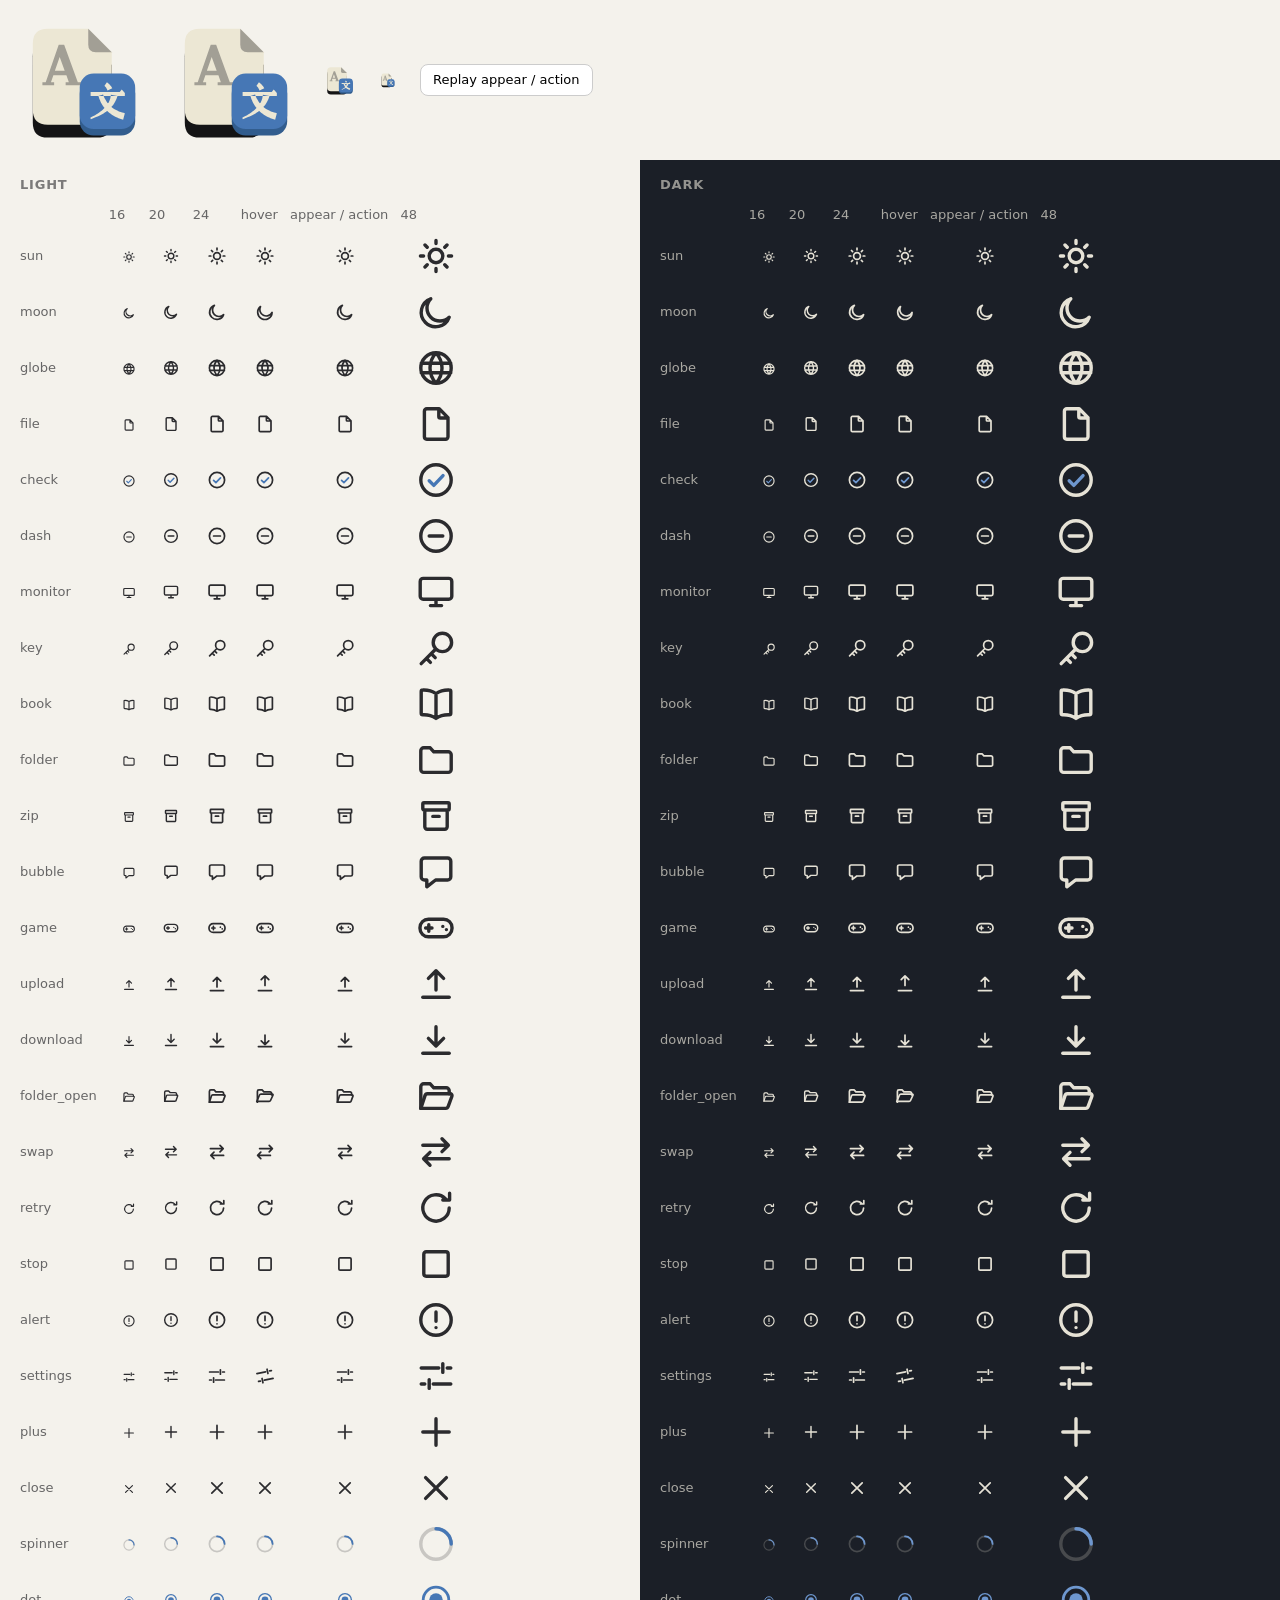
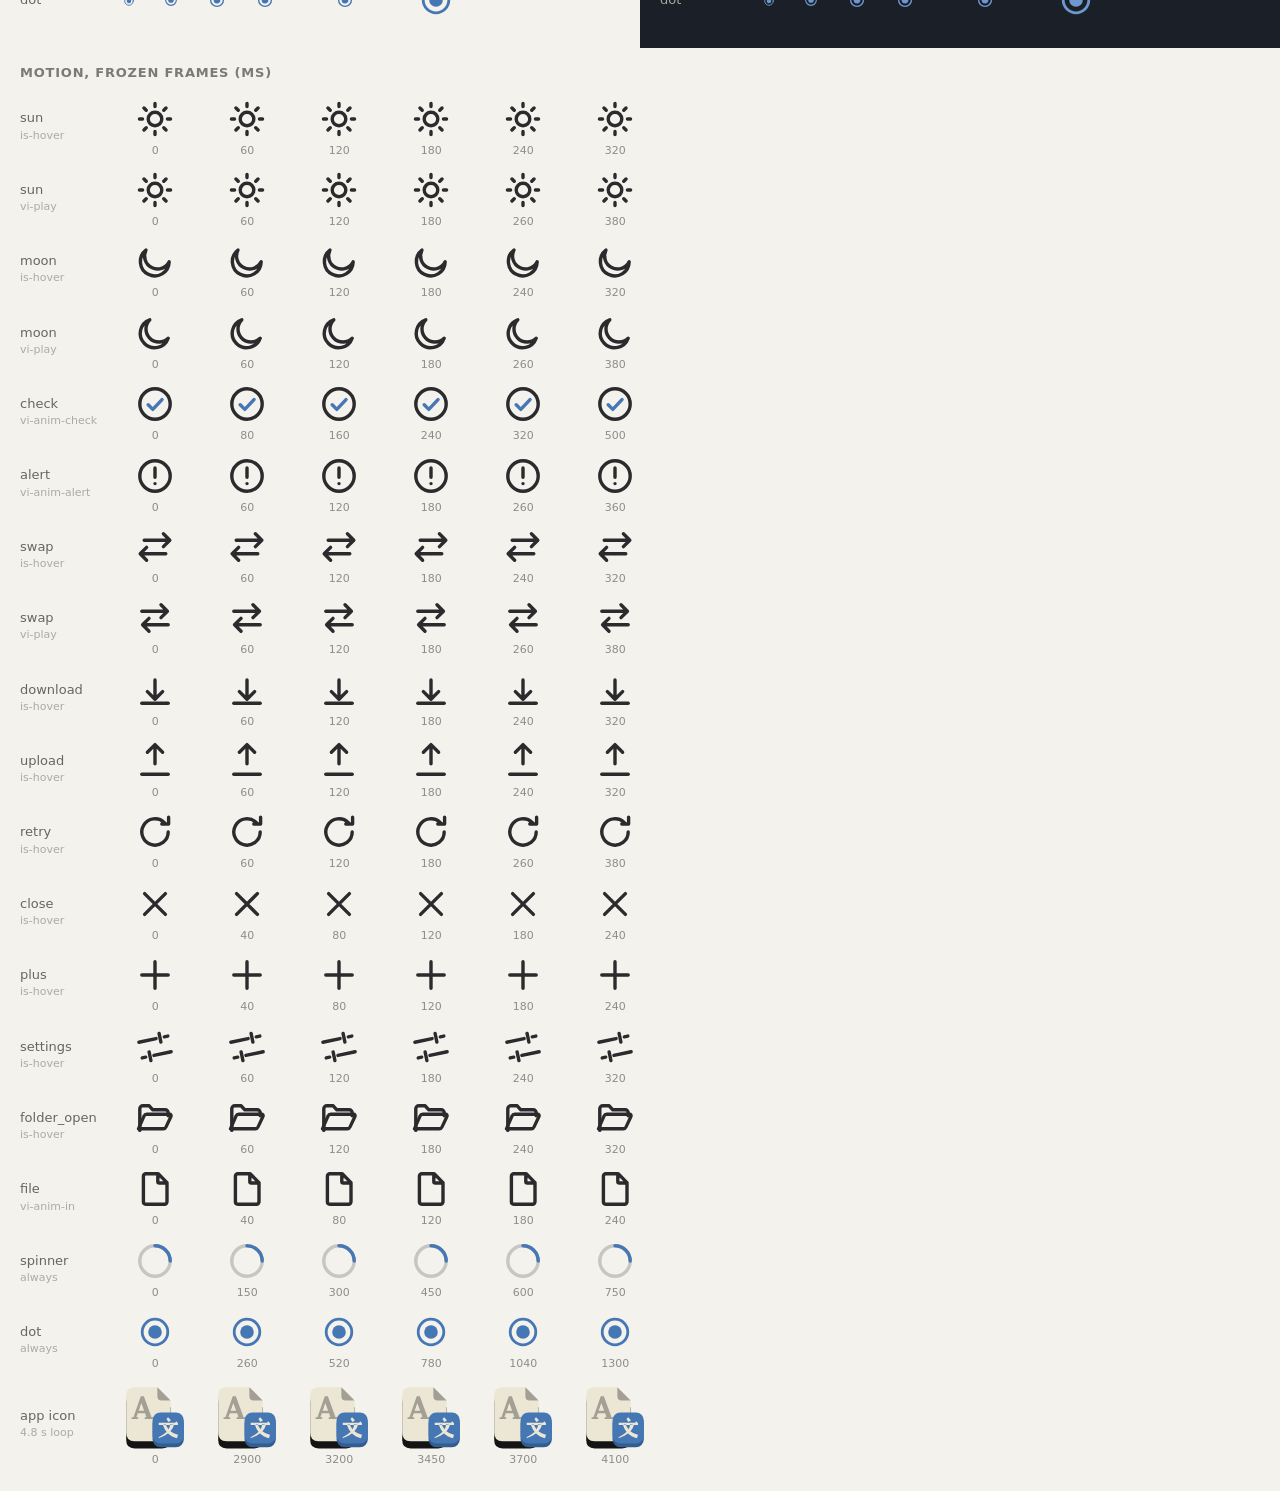
==== commit 516dd7fa: "WIP icons r1: app-icon filmstrip in preview Co-Authored-By: Claude Opus 5.5 <noreply@anthropic.com>" ====
--- a/assets/icons-preview.html
+++ b/assets/icons-preview.html
@@ -80,7 +80,139 @@
   <button id="replay" type="button">Replay appear / action</button>
 </header>
 <div class="panels"><section class="panel light"><h2>light</h2><table><tr><th></th><th>16</th><th>20</th><th>24</th><th>hover</th><th>appear / action</th><th>48</th></tr><tr><th>sun</th><td><svg xmlns="http://www.w3.org/2000/svg" width="16" height="16" viewBox="0 0 24 24" fill="none" stroke="currentColor" stroke-width="1.7" stroke-linecap="round" stroke-linejoin="round" class="vi vi-sun" aria-hidden="true"><path d="M12 8.6a3.4 3.4 0 1 0 0 6.8 3.4 3.4 0 0 0 0-6.8"/><path class="vi-rays" d="M12 4.2v1.6M12 18.2v1.6M4.2 12h1.6M18.2 12h1.6M6.5 6.5l1.1 1.1M16.4 16.4l1.1 1.1M6.5 17.5l1.1-1.1M16.4 7.6l1.1-1.1"/></svg></td><td><svg xmlns="http://www.w3.org/2000/svg" width="20" height="20" viewBox="0 0 24 24" fill="none" stroke="currentColor" stroke-width="1.7" stroke-linecap="round" stroke-linejoin="round" class="vi vi-sun" aria-hidden="true"><path d="M12 8.6a3.4 3.4 0 1 0 0 6.8 3.4 3.4 0 0 0 0-6.8"/><path class="vi-rays" d="M12 4.2v1.6M12 18.2v1.6M4.2 12h1.6M18.2 12h1.6M6.5 6.5l1.1 1.1M16.4 16.4l1.1 1.1M6.5 17.5l1.1-1.1M16.4 7.6l1.1-1.1"/></svg></td><td><svg xmlns="http://www.w3.org/2000/svg" width="24" height="24" viewBox="0 0 24 24" fill="none" stroke="currentColor" stroke-width="1.7" stroke-linecap="round" stroke-linejoin="round" class="vi vi-sun" aria-hidden="true"><path d="M12 8.6a3.4 3.4 0 1 0 0 6.8 3.4 3.4 0 0 0 0-6.8"/><path class="vi-rays" d="M12 4.2v1.6M12 18.2v1.6M4.2 12h1.6M18.2 12h1.6M6.5 6.5l1.1 1.1M16.4 16.4l1.1 1.1M6.5 17.5l1.1-1.1M16.4 7.6l1.1-1.1"/></svg></td><td><span class="vi-host is-hover"><svg xmlns="http://www.w3.org/2000/svg" width="24" height="24" viewBox="0 0 24 24" fill="none" stroke="currentColor" stroke-width="1.7" stroke-linecap="round" stroke-linejoin="round" class="vi vi-sun" aria-hidden="true"><path d="M12 8.6a3.4 3.4 0 1 0 0 6.8 3.4 3.4 0 0 0 0-6.8"/><path class="vi-rays" d="M12 4.2v1.6M12 18.2v1.6M4.2 12h1.6M18.2 12h1.6M6.5 6.5l1.1 1.1M16.4 16.4l1.1 1.1M6.5 17.5l1.1-1.1M16.4 7.6l1.1-1.1"/></svg></span></td><td><span class="replay vi-play" data-cls="vi-play"><svg xmlns="http://www.w3.org/2000/svg" width="24" height="24" viewBox="0 0 24 24" fill="none" stroke="currentColor" stroke-width="1.7" stroke-linecap="round" stroke-linejoin="round" class="vi vi-sun" aria-hidden="true"><path d="M12 8.6a3.4 3.4 0 1 0 0 6.8 3.4 3.4 0 0 0 0-6.8"/><path class="vi-rays" d="M12 4.2v1.6M12 18.2v1.6M4.2 12h1.6M18.2 12h1.6M6.5 6.5l1.1 1.1M16.4 16.4l1.1 1.1M6.5 17.5l1.1-1.1M16.4 7.6l1.1-1.1"/></svg></span></td><td><svg xmlns="http://www.w3.org/2000/svg" width="48" height="48" viewBox="0 0 24 24" fill="none" stroke="currentColor" stroke-width="1.7" stroke-linecap="round" stroke-linejoin="round" class="vi vi-sun" aria-hidden="true"><path d="M12 8.6a3.4 3.4 0 1 0 0 6.8 3.4 3.4 0 0 0 0-6.8"/><path class="vi-rays" d="M12 4.2v1.6M12 18.2v1.6M4.2 12h1.6M18.2 12h1.6M6.5 6.5l1.1 1.1M16.4 16.4l1.1 1.1M6.5 17.5l1.1-1.1M16.4 7.6l1.1-1.1"/></svg></td></tr><tr><th>moon</th><td><svg xmlns="http://www.w3.org/2000/svg" width="16" height="16" viewBox="0 0 24 24" fill="none" stroke="currentColor" stroke-width="1.7" stroke-linecap="round" stroke-linejoin="round" class="vi vi-moon" aria-hidden="true"><path class="vi-moon-body" d="M18.6 14.6A7.2 7.2 0 1 1 9.4 5.4a5.6 5.6 0 0 0 9.2 9.2z"/></svg></td><td><svg xmlns="http://www.w3.org/2000/svg" width="20" height="20" viewBox="0 0 24 24" fill="none" stroke="currentColor" stroke-width="1.7" stroke-linecap="round" stroke-linejoin="round" class="vi vi-moon" aria-hidden="true"><path class="vi-moon-body" d="M18.6 14.6A7.2 7.2 0 1 1 9.4 5.4a5.6 5.6 0 0 0 9.2 9.2z"/></svg></td><td><svg xmlns="http://www.w3.org/2000/svg" width="24" height="24" viewBox="0 0 24 24" fill="none" stroke="currentColor" stroke-width="1.7" stroke-linecap="round" stroke-linejoin="round" class="vi vi-moon" aria-hidden="true"><path class="vi-moon-body" d="M18.6 14.6A7.2 7.2 0 1 1 9.4 5.4a5.6 5.6 0 0 0 9.2 9.2z"/></svg></td><td><span class="vi-host is-hover"><svg xmlns="http://www.w3.org/2000/svg" width="24" height="24" viewBox="0 0 24 24" fill="none" stroke="currentColor" stroke-width="1.7" stroke-linecap="round" stroke-linejoin="round" class="vi vi-moon" aria-hidden="true"><path class="vi-moon-body" d="M18.6 14.6A7.2 7.2 0 1 1 9.4 5.4a5.6 5.6 0 0 0 9.2 9.2z"/></svg></span></td><td><span class="replay vi-play" data-cls="vi-play"><svg xmlns="http://www.w3.org/2000/svg" width="24" height="24" viewBox="0 0 24 24" fill="none" stroke="currentColor" stroke-width="1.7" stroke-linecap="round" stroke-linejoin="round" class="vi vi-moon" aria-hidden="true"><path class="vi-moon-body" d="M18.6 14.6A7.2 7.2 0 1 1 9.4 5.4a5.6 5.6 0 0 0 9.2 9.2z"/></svg></span></td><td><svg xmlns="http://www.w3.org/2000/svg" width="48" height="48" viewBox="0 0 24 24" fill="none" stroke="currentColor" stroke-width="1.7" stroke-linecap="round" stroke-linejoin="round" class="vi vi-moon" aria-hidden="true"><path class="vi-moon-body" d="M18.6 14.6A7.2 7.2 0 1 1 9.4 5.4a5.6 5.6 0 0 0 9.2 9.2z"/></svg></td></tr><tr><th>globe</th><td><svg xmlns="http://www.w3.org/2000/svg" width="16" height="16" viewBox="0 0 24 24" fill="none" stroke="currentColor" stroke-width="1.7" stroke-linecap="round" stroke-linejoin="round" class="vi vi-globe" aria-hidden="true"><path d="M12 4.4a7.6 7.6 0 1 0 0 15.2 7.6 7.6 0 0 0 0-15.2M4.6 9.6h14.8M4.6 14.4h14.8M12 4.4c1.9 2.1 3 4.7 3 7.6s-1.1 5.5-3 7.6c-1.9-2.1-3-4.7-3-7.6s1.1-5.5 3-7.6"/></svg></td><td><svg xmlns="http://www.w3.org/2000/svg" width="20" height="20" viewBox="0 0 24 24" fill="none" stroke="currentColor" stroke-width="1.7" stroke-linecap="round" stroke-linejoin="round" class="vi vi-globe" aria-hidden="true"><path d="M12 4.4a7.6 7.6 0 1 0 0 15.2 7.6 7.6 0 0 0 0-15.2M4.6 9.6h14.8M4.6 14.4h14.8M12 4.4c1.9 2.1 3 4.7 3 7.6s-1.1 5.5-3 7.6c-1.9-2.1-3-4.7-3-7.6s1.1-5.5 3-7.6"/></svg></td><td><svg xmlns="http://www.w3.org/2000/svg" width="24" height="24" viewBox="0 0 24 24" fill="none" stroke="currentColor" stroke-width="1.7" stroke-linecap="round" stroke-linejoin="round" class="vi vi-globe" aria-hidden="true"><path d="M12 4.4a7.6 7.6 0 1 0 0 15.2 7.6 7.6 0 0 0 0-15.2M4.6 9.6h14.8M4.6 14.4h14.8M12 4.4c1.9 2.1 3 4.7 3 7.6s-1.1 5.5-3 7.6c-1.9-2.1-3-4.7-3-7.6s1.1-5.5 3-7.6"/></svg></td><td><span class="vi-host is-hover"><svg xmlns="http://www.w3.org/2000/svg" width="24" height="24" viewBox="0 0 24 24" fill="none" stroke="currentColor" stroke-width="1.7" stroke-linecap="round" stroke-linejoin="round" class="vi vi-globe" aria-hidden="true"><path d="M12 4.4a7.6 7.6 0 1 0 0 15.2 7.6 7.6 0 0 0 0-15.2M4.6 9.6h14.8M4.6 14.4h14.8M12 4.4c1.9 2.1 3 4.7 3 7.6s-1.1 5.5-3 7.6c-1.9-2.1-3-4.7-3-7.6s1.1-5.5 3-7.6"/></svg></span></td><td><span class="replay vi-anim-in" data-cls="vi-anim-in"><svg xmlns="http://www.w3.org/2000/svg" width="24" height="24" viewBox="0 0 24 24" fill="none" stroke="currentColor" stroke-width="1.7" stroke-linecap="round" stroke-linejoin="round" class="vi vi-globe" aria-hidden="true"><path d="M12 4.4a7.6 7.6 0 1 0 0 15.2 7.6 7.6 0 0 0 0-15.2M4.6 9.6h14.8M4.6 14.4h14.8M12 4.4c1.9 2.1 3 4.7 3 7.6s-1.1 5.5-3 7.6c-1.9-2.1-3-4.7-3-7.6s1.1-5.5 3-7.6"/></svg></span></td><td><svg xmlns="http://www.w3.org/2000/svg" width="48" height="48" viewBox="0 0 24 24" fill="none" stroke="currentColor" stroke-width="1.7" stroke-linecap="round" stroke-linejoin="round" class="vi vi-globe" aria-hidden="true"><path d="M12 4.4a7.6 7.6 0 1 0 0 15.2 7.6 7.6 0 0 0 0-15.2M4.6 9.6h14.8M4.6 14.4h14.8M12 4.4c1.9 2.1 3 4.7 3 7.6s-1.1 5.5-3 7.6c-1.9-2.1-3-4.7-3-7.6s1.1-5.5 3-7.6"/></svg></td></tr><tr><th>file</th><td><svg xmlns="http://www.w3.org/2000/svg" width="16" height="16" viewBox="0 0 24 24" fill="none" stroke="currentColor" stroke-width="1.7" stroke-linecap="round" stroke-linejoin="round" class="vi vi-file" aria-hidden="true"><path d="M7.4 4.4h6.2l4.4 4.4v9.6a1.2 1.2 0 0 1-1.2 1.2H7.4a1.2 1.2 0 0 1-1.2-1.2V5.6a1.2 1.2 0 0 1 1.2-1.2zM13.4 4.4v3.8a.8.8 0 0 0 .8.8H18"/></svg></td><td><svg xmlns="http://www.w3.org/2000/svg" width="20" height="20" viewBox="0 0 24 24" fill="none" stroke="currentColor" stroke-width="1.7" stroke-linecap="round" stroke-linejoin="round" class="vi vi-file" aria-hidden="true"><path d="M7.4 4.4h6.2l4.4 4.4v9.6a1.2 1.2 0 0 1-1.2 1.2H7.4a1.2 1.2 0 0 1-1.2-1.2V5.6a1.2 1.2 0 0 1 1.2-1.2zM13.4 4.4v3.8a.8.8 0 0 0 .8.8H18"/></svg></td><td><svg xmlns="http://www.w3.org/2000/svg" width="24" height="24" viewBox="0 0 24 24" fill="none" stroke="currentColor" stroke-width="1.7" stroke-linecap="round" stroke-linejoin="round" class="vi vi-file" aria-hidden="true"><path d="M7.4 4.4h6.2l4.4 4.4v9.6a1.2 1.2 0 0 1-1.2 1.2H7.4a1.2 1.2 0 0 1-1.2-1.2V5.6a1.2 1.2 0 0 1 1.2-1.2zM13.4 4.4v3.8a.8.8 0 0 0 .8.8H18"/></svg></td><td><span class="vi-host is-hover"><svg xmlns="http://www.w3.org/2000/svg" width="24" height="24" viewBox="0 0 24 24" fill="none" stroke="currentColor" stroke-width="1.7" stroke-linecap="round" stroke-linejoin="round" class="vi vi-file" aria-hidden="true"><path d="M7.4 4.4h6.2l4.4 4.4v9.6a1.2 1.2 0 0 1-1.2 1.2H7.4a1.2 1.2 0 0 1-1.2-1.2V5.6a1.2 1.2 0 0 1 1.2-1.2zM13.4 4.4v3.8a.8.8 0 0 0 .8.8H18"/></svg></span></td><td><span class="replay vi-anim-in" data-cls="vi-anim-in"><svg xmlns="http://www.w3.org/2000/svg" width="24" height="24" viewBox="0 0 24 24" fill="none" stroke="currentColor" stroke-width="1.7" stroke-linecap="round" stroke-linejoin="round" class="vi vi-file" aria-hidden="true"><path d="M7.4 4.4h6.2l4.4 4.4v9.6a1.2 1.2 0 0 1-1.2 1.2H7.4a1.2 1.2 0 0 1-1.2-1.2V5.6a1.2 1.2 0 0 1 1.2-1.2zM13.4 4.4v3.8a.8.8 0 0 0 .8.8H18"/></svg></span></td><td><svg xmlns="http://www.w3.org/2000/svg" width="48" height="48" viewBox="0 0 24 24" fill="none" stroke="currentColor" stroke-width="1.7" stroke-linecap="round" stroke-linejoin="round" class="vi vi-file" aria-hidden="true"><path d="M7.4 4.4h6.2l4.4 4.4v9.6a1.2 1.2 0 0 1-1.2 1.2H7.4a1.2 1.2 0 0 1-1.2-1.2V5.6a1.2 1.2 0 0 1 1.2-1.2zM13.4 4.4v3.8a.8.8 0 0 0 .8.8H18"/></svg></td></tr><tr><th>check</th><td><svg xmlns="http://www.w3.org/2000/svg" width="16" height="16" viewBox="0 0 24 24" fill="none" stroke="currentColor" stroke-width="1.7" stroke-linecap="round" stroke-linejoin="round" class="vi vi-check" aria-hidden="true"><path class="vi-ring" d="M12 4.4a7.6 7.6 0 1 0 0 15.2 7.6 7.6 0 0 0 0-15.2"/><path class="vi-tick vi-accent" d="M8.6 12.4l2.3 2.3 4.6-4.9" pathLength="1"/></svg></td><td><svg xmlns="http://www.w3.org/2000/svg" width="20" height="20" viewBox="0 0 24 24" fill="none" stroke="currentColor" stroke-width="1.7" stroke-linecap="round" stroke-linejoin="round" class="vi vi-check" aria-hidden="true"><path class="vi-ring" d="M12 4.4a7.6 7.6 0 1 0 0 15.2 7.6 7.6 0 0 0 0-15.2"/><path class="vi-tick vi-accent" d="M8.6 12.4l2.3 2.3 4.6-4.9" pathLength="1"/></svg></td><td><svg xmlns="http://www.w3.org/2000/svg" width="24" height="24" viewBox="0 0 24 24" fill="none" stroke="currentColor" stroke-width="1.7" stroke-linecap="round" stroke-linejoin="round" class="vi vi-check" aria-hidden="true"><path class="vi-ring" d="M12 4.4a7.6 7.6 0 1 0 0 15.2 7.6 7.6 0 0 0 0-15.2"/><path class="vi-tick vi-accent" d="M8.6 12.4l2.3 2.3 4.6-4.9" pathLength="1"/></svg></td><td><span class="vi-host is-hover"><svg xmlns="http://www.w3.org/2000/svg" width="24" height="24" viewBox="0 0 24 24" fill="none" stroke="currentColor" stroke-width="1.7" stroke-linecap="round" stroke-linejoin="round" class="vi vi-check" aria-hidden="true"><path class="vi-ring" d="M12 4.4a7.6 7.6 0 1 0 0 15.2 7.6 7.6 0 0 0 0-15.2"/><path class="vi-tick vi-accent" d="M8.6 12.4l2.3 2.3 4.6-4.9" pathLength="1"/></svg></span></td><td><span class="replay vi-anim-check" data-cls="vi-anim-check"><svg xmlns="http://www.w3.org/2000/svg" width="24" height="24" viewBox="0 0 24 24" fill="none" stroke="currentColor" stroke-width="1.7" stroke-linecap="round" stroke-linejoin="round" class="vi vi-check" aria-hidden="true"><path class="vi-ring" d="M12 4.4a7.6 7.6 0 1 0 0 15.2 7.6 7.6 0 0 0 0-15.2"/><path class="vi-tick vi-accent" d="M8.6 12.4l2.3 2.3 4.6-4.9" pathLength="1"/></svg></span></td><td><svg xmlns="http://www.w3.org/2000/svg" width="48" height="48" viewBox="0 0 24 24" fill="none" stroke="currentColor" stroke-width="1.7" stroke-linecap="round" stroke-linejoin="round" class="vi vi-check" aria-hidden="true"><path class="vi-ring" d="M12 4.4a7.6 7.6 0 1 0 0 15.2 7.6 7.6 0 0 0 0-15.2"/><path class="vi-tick vi-accent" d="M8.6 12.4l2.3 2.3 4.6-4.9" pathLength="1"/></svg></td></tr><tr><th>dash</th><td><svg xmlns="http://www.w3.org/2000/svg" width="16" height="16" viewBox="0 0 24 24" fill="none" stroke="currentColor" stroke-width="1.7" stroke-linecap="round" stroke-linejoin="round" class="vi vi-dash" aria-hidden="true"><path d="M12 4.4a7.6 7.6 0 1 0 0 15.2 7.6 7.6 0 0 0 0-15.2"/><path d="M8.6 12h6.8"/></svg></td><td><svg xmlns="http://www.w3.org/2000/svg" width="20" height="20" viewBox="0 0 24 24" fill="none" stroke="currentColor" stroke-width="1.7" stroke-linecap="round" stroke-linejoin="round" class="vi vi-dash" aria-hidden="true"><path d="M12 4.4a7.6 7.6 0 1 0 0 15.2 7.6 7.6 0 0 0 0-15.2"/><path d="M8.6 12h6.8"/></svg></td><td><svg xmlns="http://www.w3.org/2000/svg" width="24" height="24" viewBox="0 0 24 24" fill="none" stroke="currentColor" stroke-width="1.7" stroke-linecap="round" stroke-linejoin="round" class="vi vi-dash" aria-hidden="true"><path d="M12 4.4a7.6 7.6 0 1 0 0 15.2 7.6 7.6 0 0 0 0-15.2"/><path d="M8.6 12h6.8"/></svg></td><td><span class="vi-host is-hover"><svg xmlns="http://www.w3.org/2000/svg" width="24" height="24" viewBox="0 0 24 24" fill="none" stroke="currentColor" stroke-width="1.7" stroke-linecap="round" stroke-linejoin="round" class="vi vi-dash" aria-hidden="true"><path d="M12 4.4a7.6 7.6 0 1 0 0 15.2 7.6 7.6 0 0 0 0-15.2"/><path d="M8.6 12h6.8"/></svg></span></td><td><span class="replay vi-anim-in" data-cls="vi-anim-in"><svg xmlns="http://www.w3.org/2000/svg" width="24" height="24" viewBox="0 0 24 24" fill="none" stroke="currentColor" stroke-width="1.7" stroke-linecap="round" stroke-linejoin="round" class="vi vi-dash" aria-hidden="true"><path d="M12 4.4a7.6 7.6 0 1 0 0 15.2 7.6 7.6 0 0 0 0-15.2"/><path d="M8.6 12h6.8"/></svg></span></td><td><svg xmlns="http://www.w3.org/2000/svg" width="48" height="48" viewBox="0 0 24 24" fill="none" stroke="currentColor" stroke-width="1.7" stroke-linecap="round" stroke-linejoin="round" class="vi vi-dash" aria-hidden="true"><path d="M12 4.4a7.6 7.6 0 1 0 0 15.2 7.6 7.6 0 0 0 0-15.2"/><path d="M8.6 12h6.8"/></svg></td></tr><tr><th>monitor</th><td><svg xmlns="http://www.w3.org/2000/svg" width="16" height="16" viewBox="0 0 24 24" fill="none" stroke="currentColor" stroke-width="1.7" stroke-linecap="round" stroke-linejoin="round" class="vi vi-monitor" aria-hidden="true"><path d="M5.6 5.2h12.8a1.5 1.5 0 0 1 1.5 1.5v7.4a1.5 1.5 0 0 1-1.5 1.5H5.6a1.5 1.5 0 0 1-1.5-1.5V6.7a1.5 1.5 0 0 1 1.5-1.5zM9.2 18.8h5.6M12 15.6v3.2"/></svg></td><td><svg xmlns="http://www.w3.org/2000/svg" width="20" height="20" viewBox="0 0 24 24" fill="none" stroke="currentColor" stroke-width="1.7" stroke-linecap="round" stroke-linejoin="round" class="vi vi-monitor" aria-hidden="true"><path d="M5.6 5.2h12.8a1.5 1.5 0 0 1 1.5 1.5v7.4a1.5 1.5 0 0 1-1.5 1.5H5.6a1.5 1.5 0 0 1-1.5-1.5V6.7a1.5 1.5 0 0 1 1.5-1.5zM9.2 18.8h5.6M12 15.6v3.2"/></svg></td><td><svg xmlns="http://www.w3.org/2000/svg" width="24" height="24" viewBox="0 0 24 24" fill="none" stroke="currentColor" stroke-width="1.7" stroke-linecap="round" stroke-linejoin="round" class="vi vi-monitor" aria-hidden="true"><path d="M5.6 5.2h12.8a1.5 1.5 0 0 1 1.5 1.5v7.4a1.5 1.5 0 0 1-1.5 1.5H5.6a1.5 1.5 0 0 1-1.5-1.5V6.7a1.5 1.5 0 0 1 1.5-1.5zM9.2 18.8h5.6M12 15.6v3.2"/></svg></td><td><span class="vi-host is-hover"><svg xmlns="http://www.w3.org/2000/svg" width="24" height="24" viewBox="0 0 24 24" fill="none" stroke="currentColor" stroke-width="1.7" stroke-linecap="round" stroke-linejoin="round" class="vi vi-monitor" aria-hidden="true"><path d="M5.6 5.2h12.8a1.5 1.5 0 0 1 1.5 1.5v7.4a1.5 1.5 0 0 1-1.5 1.5H5.6a1.5 1.5 0 0 1-1.5-1.5V6.7a1.5 1.5 0 0 1 1.5-1.5zM9.2 18.8h5.6M12 15.6v3.2"/></svg></span></td><td><span class="replay vi-anim-in" data-cls="vi-anim-in"><svg xmlns="http://www.w3.org/2000/svg" width="24" height="24" viewBox="0 0 24 24" fill="none" stroke="currentColor" stroke-width="1.7" stroke-linecap="round" stroke-linejoin="round" class="vi vi-monitor" aria-hidden="true"><path d="M5.6 5.2h12.8a1.5 1.5 0 0 1 1.5 1.5v7.4a1.5 1.5 0 0 1-1.5 1.5H5.6a1.5 1.5 0 0 1-1.5-1.5V6.7a1.5 1.5 0 0 1 1.5-1.5zM9.2 18.8h5.6M12 15.6v3.2"/></svg></span></td><td><svg xmlns="http://www.w3.org/2000/svg" width="48" height="48" viewBox="0 0 24 24" fill="none" stroke="currentColor" stroke-width="1.7" stroke-linecap="round" stroke-linejoin="round" class="vi vi-monitor" aria-hidden="true"><path d="M5.6 5.2h12.8a1.5 1.5 0 0 1 1.5 1.5v7.4a1.5 1.5 0 0 1-1.5 1.5H5.6a1.5 1.5 0 0 1-1.5-1.5V6.7a1.5 1.5 0 0 1 1.5-1.5zM9.2 18.8h5.6M12 15.6v3.2"/></svg></td></tr><tr><th>key</th><td><svg xmlns="http://www.w3.org/2000/svg" width="16" height="16" viewBox="0 0 24 24" fill="none" stroke="currentColor" stroke-width="1.7" stroke-linecap="round" stroke-linejoin="round" class="vi vi-key" aria-hidden="true"><path d="M15.2 4.6a4.6 4.6 0 1 0 0 9.2 4.6 4.6 0 0 0 0-9.2M11.9 12.5 4.6 19.8M7.2 17.2l2 2M9.6 14.8l2 2"/></svg></td><td><svg xmlns="http://www.w3.org/2000/svg" width="20" height="20" viewBox="0 0 24 24" fill="none" stroke="currentColor" stroke-width="1.7" stroke-linecap="round" stroke-linejoin="round" class="vi vi-key" aria-hidden="true"><path d="M15.2 4.6a4.6 4.6 0 1 0 0 9.2 4.6 4.6 0 0 0 0-9.2M11.9 12.5 4.6 19.8M7.2 17.2l2 2M9.6 14.8l2 2"/></svg></td><td><svg xmlns="http://www.w3.org/2000/svg" width="24" height="24" viewBox="0 0 24 24" fill="none" stroke="currentColor" stroke-width="1.7" stroke-linecap="round" stroke-linejoin="round" class="vi vi-key" aria-hidden="true"><path d="M15.2 4.6a4.6 4.6 0 1 0 0 9.2 4.6 4.6 0 0 0 0-9.2M11.9 12.5 4.6 19.8M7.2 17.2l2 2M9.6 14.8l2 2"/></svg></td><td><span class="vi-host is-hover"><svg xmlns="http://www.w3.org/2000/svg" width="24" height="24" viewBox="0 0 24 24" fill="none" stroke="currentColor" stroke-width="1.7" stroke-linecap="round" stroke-linejoin="round" class="vi vi-key" aria-hidden="true"><path d="M15.2 4.6a4.6 4.6 0 1 0 0 9.2 4.6 4.6 0 0 0 0-9.2M11.9 12.5 4.6 19.8M7.2 17.2l2 2M9.6 14.8l2 2"/></svg></span></td><td><span class="replay vi-anim-in" data-cls="vi-anim-in"><svg xmlns="http://www.w3.org/2000/svg" width="24" height="24" viewBox="0 0 24 24" fill="none" stroke="currentColor" stroke-width="1.7" stroke-linecap="round" stroke-linejoin="round" class="vi vi-key" aria-hidden="true"><path d="M15.2 4.6a4.6 4.6 0 1 0 0 9.2 4.6 4.6 0 0 0 0-9.2M11.9 12.5 4.6 19.8M7.2 17.2l2 2M9.6 14.8l2 2"/></svg></span></td><td><svg xmlns="http://www.w3.org/2000/svg" width="48" height="48" viewBox="0 0 24 24" fill="none" stroke="currentColor" stroke-width="1.7" stroke-linecap="round" stroke-linejoin="round" class="vi vi-key" aria-hidden="true"><path d="M15.2 4.6a4.6 4.6 0 1 0 0 9.2 4.6 4.6 0 0 0 0-9.2M11.9 12.5 4.6 19.8M7.2 17.2l2 2M9.6 14.8l2 2"/></svg></td></tr><tr><th>book</th><td><svg xmlns="http://www.w3.org/2000/svg" width="16" height="16" viewBox="0 0 24 24" fill="none" stroke="currentColor" stroke-width="1.7" stroke-linecap="round" stroke-linejoin="round" class="vi vi-book" aria-hidden="true"><path d="M12 6.8C10.1 5.5 7.9 4.9 5.4 5a.8.8 0 0 0-.8.8v10.8a.8.8 0 0 0 .8.8c2.5-.1 4.7.5 6.6 1.8 1.9-1.3 4.1-1.9 6.6-1.8a.8.8 0 0 0 .8-.8V5.8a.8.8 0 0 0-.8-.8c-2.5-.1-4.7.5-6.6 1.8zM12 6.8v12.4"/></svg></td><td><svg xmlns="http://www.w3.org/2000/svg" width="20" height="20" viewBox="0 0 24 24" fill="none" stroke="currentColor" stroke-width="1.7" stroke-linecap="round" stroke-linejoin="round" class="vi vi-book" aria-hidden="true"><path d="M12 6.8C10.1 5.5 7.9 4.9 5.4 5a.8.8 0 0 0-.8.8v10.8a.8.8 0 0 0 .8.8c2.5-.1 4.7.5 6.6 1.8 1.9-1.3 4.1-1.9 6.6-1.8a.8.8 0 0 0 .8-.8V5.8a.8.8 0 0 0-.8-.8c-2.5-.1-4.7.5-6.6 1.8zM12 6.8v12.4"/></svg></td><td><svg xmlns="http://www.w3.org/2000/svg" width="24" height="24" viewBox="0 0 24 24" fill="none" stroke="currentColor" stroke-width="1.7" stroke-linecap="round" stroke-linejoin="round" class="vi vi-book" aria-hidden="true"><path d="M12 6.8C10.1 5.5 7.9 4.9 5.4 5a.8.8 0 0 0-.8.8v10.8a.8.8 0 0 0 .8.8c2.5-.1 4.7.5 6.6 1.8 1.9-1.3 4.1-1.9 6.6-1.8a.8.8 0 0 0 .8-.8V5.8a.8.8 0 0 0-.8-.8c-2.5-.1-4.7.5-6.6 1.8zM12 6.8v12.4"/></svg></td><td><span class="vi-host is-hover"><svg xmlns="http://www.w3.org/2000/svg" width="24" height="24" viewBox="0 0 24 24" fill="none" stroke="currentColor" stroke-width="1.7" stroke-linecap="round" stroke-linejoin="round" class="vi vi-book" aria-hidden="true"><path d="M12 6.8C10.1 5.5 7.9 4.9 5.4 5a.8.8 0 0 0-.8.8v10.8a.8.8 0 0 0 .8.8c2.5-.1 4.7.5 6.6 1.8 1.9-1.3 4.1-1.9 6.6-1.8a.8.8 0 0 0 .8-.8V5.8a.8.8 0 0 0-.8-.8c-2.5-.1-4.7.5-6.6 1.8zM12 6.8v12.4"/></svg></span></td><td><span class="replay vi-anim-in" data-cls="vi-anim-in"><svg xmlns="http://www.w3.org/2000/svg" width="24" height="24" viewBox="0 0 24 24" fill="none" stroke="currentColor" stroke-width="1.7" stroke-linecap="round" stroke-linejoin="round" class="vi vi-book" aria-hidden="true"><path d="M12 6.8C10.1 5.5 7.9 4.9 5.4 5a.8.8 0 0 0-.8.8v10.8a.8.8 0 0 0 .8.8c2.5-.1 4.7.5 6.6 1.8 1.9-1.3 4.1-1.9 6.6-1.8a.8.8 0 0 0 .8-.8V5.8a.8.8 0 0 0-.8-.8c-2.5-.1-4.7.5-6.6 1.8zM12 6.8v12.4"/></svg></span></td><td><svg xmlns="http://www.w3.org/2000/svg" width="48" height="48" viewBox="0 0 24 24" fill="none" stroke="currentColor" stroke-width="1.7" stroke-linecap="round" stroke-linejoin="round" class="vi vi-book" aria-hidden="true"><path d="M12 6.8C10.1 5.5 7.9 4.9 5.4 5a.8.8 0 0 0-.8.8v10.8a.8.8 0 0 0 .8.8c2.5-.1 4.7.5 6.6 1.8 1.9-1.3 4.1-1.9 6.6-1.8a.8.8 0 0 0 .8-.8V5.8a.8.8 0 0 0-.8-.8c-2.5-.1-4.7.5-6.6 1.8zM12 6.8v12.4"/></svg></td></tr><tr><th>folder</th><td><svg xmlns="http://www.w3.org/2000/svg" width="16" height="16" viewBox="0 0 24 24" fill="none" stroke="currentColor" stroke-width="1.7" stroke-linecap="round" stroke-linejoin="round" class="vi vi-folder" aria-hidden="true"><path d="M4.4 7.4a1.5 1.5 0 0 1 1.5-1.5h3.2l1.8 2h7.2a1.5 1.5 0 0 1 1.5 1.5v7.3a1.5 1.5 0 0 1-1.5 1.5H5.9a1.5 1.5 0 0 1-1.5-1.5z"/></svg></td><td><svg xmlns="http://www.w3.org/2000/svg" width="20" height="20" viewBox="0 0 24 24" fill="none" stroke="currentColor" stroke-width="1.7" stroke-linecap="round" stroke-linejoin="round" class="vi vi-folder" aria-hidden="true"><path d="M4.4 7.4a1.5 1.5 0 0 1 1.5-1.5h3.2l1.8 2h7.2a1.5 1.5 0 0 1 1.5 1.5v7.3a1.5 1.5 0 0 1-1.5 1.5H5.9a1.5 1.5 0 0 1-1.5-1.5z"/></svg></td><td><svg xmlns="http://www.w3.org/2000/svg" width="24" height="24" viewBox="0 0 24 24" fill="none" stroke="currentColor" stroke-width="1.7" stroke-linecap="round" stroke-linejoin="round" class="vi vi-folder" aria-hidden="true"><path d="M4.4 7.4a1.5 1.5 0 0 1 1.5-1.5h3.2l1.8 2h7.2a1.5 1.5 0 0 1 1.5 1.5v7.3a1.5 1.5 0 0 1-1.5 1.5H5.9a1.5 1.5 0 0 1-1.5-1.5z"/></svg></td><td><span class="vi-host is-hover"><svg xmlns="http://www.w3.org/2000/svg" width="24" height="24" viewBox="0 0 24 24" fill="none" stroke="currentColor" stroke-width="1.7" stroke-linecap="round" stroke-linejoin="round" class="vi vi-folder" aria-hidden="true"><path d="M4.4 7.4a1.5 1.5 0 0 1 1.5-1.5h3.2l1.8 2h7.2a1.5 1.5 0 0 1 1.5 1.5v7.3a1.5 1.5 0 0 1-1.5 1.5H5.9a1.5 1.5 0 0 1-1.5-1.5z"/></svg></span></td><td><span class="replay vi-anim-in" data-cls="vi-anim-in"><svg xmlns="http://www.w3.org/2000/svg" width="24" height="24" viewBox="0 0 24 24" fill="none" stroke="currentColor" stroke-width="1.7" stroke-linecap="round" stroke-linejoin="round" class="vi vi-folder" aria-hidden="true"><path d="M4.4 7.4a1.5 1.5 0 0 1 1.5-1.5h3.2l1.8 2h7.2a1.5 1.5 0 0 1 1.5 1.5v7.3a1.5 1.5 0 0 1-1.5 1.5H5.9a1.5 1.5 0 0 1-1.5-1.5z"/></svg></span></td><td><svg xmlns="http://www.w3.org/2000/svg" width="48" height="48" viewBox="0 0 24 24" fill="none" stroke="currentColor" stroke-width="1.7" stroke-linecap="round" stroke-linejoin="round" class="vi vi-folder" aria-hidden="true"><path d="M4.4 7.4a1.5 1.5 0 0 1 1.5-1.5h3.2l1.8 2h7.2a1.5 1.5 0 0 1 1.5 1.5v7.3a1.5 1.5 0 0 1-1.5 1.5H5.9a1.5 1.5 0 0 1-1.5-1.5z"/></svg></td></tr><tr><th>zip</th><td><svg xmlns="http://www.w3.org/2000/svg" width="16" height="16" viewBox="0 0 24 24" fill="none" stroke="currentColor" stroke-width="1.7" stroke-linecap="round" stroke-linejoin="round" class="vi vi-zip" aria-hidden="true"><path d="M6 5.4h12a.6.6 0 0 1 .6.6v2.4a.6.6 0 0 1-.6.6H6a.6.6 0 0 1-.6-.6V6a.6.6 0 0 1 .6-.6zM6.4 9v8.4a1.2 1.2 0 0 0 1.2 1.2h8.8a1.2 1.2 0 0 0 1.2-1.2V9M10.4 12.2h3.2"/></svg></td><td><svg xmlns="http://www.w3.org/2000/svg" width="20" height="20" viewBox="0 0 24 24" fill="none" stroke="currentColor" stroke-width="1.7" stroke-linecap="round" stroke-linejoin="round" class="vi vi-zip" aria-hidden="true"><path d="M6 5.4h12a.6.6 0 0 1 .6.6v2.4a.6.6 0 0 1-.6.6H6a.6.6 0 0 1-.6-.6V6a.6.6 0 0 1 .6-.6zM6.4 9v8.4a1.2 1.2 0 0 0 1.2 1.2h8.8a1.2 1.2 0 0 0 1.2-1.2V9M10.4 12.2h3.2"/></svg></td><td><svg xmlns="http://www.w3.org/2000/svg" width="24" height="24" viewBox="0 0 24 24" fill="none" stroke="currentColor" stroke-width="1.7" stroke-linecap="round" stroke-linejoin="round" class="vi vi-zip" aria-hidden="true"><path d="M6 5.4h12a.6.6 0 0 1 .6.6v2.4a.6.6 0 0 1-.6.6H6a.6.6 0 0 1-.6-.6V6a.6.6 0 0 1 .6-.6zM6.4 9v8.4a1.2 1.2 0 0 0 1.2 1.2h8.8a1.2 1.2 0 0 0 1.2-1.2V9M10.4 12.2h3.2"/></svg></td><td><span class="vi-host is-hover"><svg xmlns="http://www.w3.org/2000/svg" width="24" height="24" viewBox="0 0 24 24" fill="none" stroke="currentColor" stroke-width="1.7" stroke-linecap="round" stroke-linejoin="round" class="vi vi-zip" aria-hidden="true"><path d="M6 5.4h12a.6.6 0 0 1 .6.6v2.4a.6.6 0 0 1-.6.6H6a.6.6 0 0 1-.6-.6V6a.6.6 0 0 1 .6-.6zM6.4 9v8.4a1.2 1.2 0 0 0 1.2 1.2h8.8a1.2 1.2 0 0 0 1.2-1.2V9M10.4 12.2h3.2"/></svg></span></td><td><span class="replay vi-anim-in" data-cls="vi-anim-in"><svg xmlns="http://www.w3.org/2000/svg" width="24" height="24" viewBox="0 0 24 24" fill="none" stroke="currentColor" stroke-width="1.7" stroke-linecap="round" stroke-linejoin="round" class="vi vi-zip" aria-hidden="true"><path d="M6 5.4h12a.6.6 0 0 1 .6.6v2.4a.6.6 0 0 1-.6.6H6a.6.6 0 0 1-.6-.6V6a.6.6 0 0 1 .6-.6zM6.4 9v8.4a1.2 1.2 0 0 0 1.2 1.2h8.8a1.2 1.2 0 0 0 1.2-1.2V9M10.4 12.2h3.2"/></svg></span></td><td><svg xmlns="http://www.w3.org/2000/svg" width="48" height="48" viewBox="0 0 24 24" fill="none" stroke="currentColor" stroke-width="1.7" stroke-linecap="round" stroke-linejoin="round" class="vi vi-zip" aria-hidden="true"><path d="M6 5.4h12a.6.6 0 0 1 .6.6v2.4a.6.6 0 0 1-.6.6H6a.6.6 0 0 1-.6-.6V6a.6.6 0 0 1 .6-.6zM6.4 9v8.4a1.2 1.2 0 0 0 1.2 1.2h8.8a1.2 1.2 0 0 0 1.2-1.2V9M10.4 12.2h3.2"/></svg></td></tr><tr><th>bubble</th><td><svg xmlns="http://www.w3.org/2000/svg" width="16" height="16" viewBox="0 0 24 24" fill="none" stroke="currentColor" stroke-width="1.7" stroke-linecap="round" stroke-linejoin="round" class="vi vi-bubble" aria-hidden="true"><path d="M6.2 5h11.6a1.6 1.6 0 0 1 1.6 1.6v7.8a1.6 1.6 0 0 1-1.6 1.6h-6L7.4 19.4V16H6.2a1.6 1.6 0 0 1-1.6-1.6V6.6A1.6 1.6 0 0 1 6.2 5z"/></svg></td><td><svg xmlns="http://www.w3.org/2000/svg" width="20" height="20" viewBox="0 0 24 24" fill="none" stroke="currentColor" stroke-width="1.7" stroke-linecap="round" stroke-linejoin="round" class="vi vi-bubble" aria-hidden="true"><path d="M6.2 5h11.6a1.6 1.6 0 0 1 1.6 1.6v7.8a1.6 1.6 0 0 1-1.6 1.6h-6L7.4 19.4V16H6.2a1.6 1.6 0 0 1-1.6-1.6V6.6A1.6 1.6 0 0 1 6.2 5z"/></svg></td><td><svg xmlns="http://www.w3.org/2000/svg" width="24" height="24" viewBox="0 0 24 24" fill="none" stroke="currentColor" stroke-width="1.7" stroke-linecap="round" stroke-linejoin="round" class="vi vi-bubble" aria-hidden="true"><path d="M6.2 5h11.6a1.6 1.6 0 0 1 1.6 1.6v7.8a1.6 1.6 0 0 1-1.6 1.6h-6L7.4 19.4V16H6.2a1.6 1.6 0 0 1-1.6-1.6V6.6A1.6 1.6 0 0 1 6.2 5z"/></svg></td><td><span class="vi-host is-hover"><svg xmlns="http://www.w3.org/2000/svg" width="24" height="24" viewBox="0 0 24 24" fill="none" stroke="currentColor" stroke-width="1.7" stroke-linecap="round" stroke-linejoin="round" class="vi vi-bubble" aria-hidden="true"><path d="M6.2 5h11.6a1.6 1.6 0 0 1 1.6 1.6v7.8a1.6 1.6 0 0 1-1.6 1.6h-6L7.4 19.4V16H6.2a1.6 1.6 0 0 1-1.6-1.6V6.6A1.6 1.6 0 0 1 6.2 5z"/></svg></span></td><td><span class="replay vi-anim-in" data-cls="vi-anim-in"><svg xmlns="http://www.w3.org/2000/svg" width="24" height="24" viewBox="0 0 24 24" fill="none" stroke="currentColor" stroke-width="1.7" stroke-linecap="round" stroke-linejoin="round" class="vi vi-bubble" aria-hidden="true"><path d="M6.2 5h11.6a1.6 1.6 0 0 1 1.6 1.6v7.8a1.6 1.6 0 0 1-1.6 1.6h-6L7.4 19.4V16H6.2a1.6 1.6 0 0 1-1.6-1.6V6.6A1.6 1.6 0 0 1 6.2 5z"/></svg></span></td><td><svg xmlns="http://www.w3.org/2000/svg" width="48" height="48" viewBox="0 0 24 24" fill="none" stroke="currentColor" stroke-width="1.7" stroke-linecap="round" stroke-linejoin="round" class="vi vi-bubble" aria-hidden="true"><path d="M6.2 5h11.6a1.6 1.6 0 0 1 1.6 1.6v7.8a1.6 1.6 0 0 1-1.6 1.6h-6L7.4 19.4V16H6.2a1.6 1.6 0 0 1-1.6-1.6V6.6A1.6 1.6 0 0 1 6.2 5z"/></svg></td></tr><tr><th>game</th><td><svg xmlns="http://www.w3.org/2000/svg" width="16" height="16" viewBox="0 0 24 24" fill="none" stroke="currentColor" stroke-width="1.7" stroke-linecap="round" stroke-linejoin="round" class="vi vi-game" aria-hidden="true"><path d="M8.2 7.6h7.6a4.2 4.2 0 0 1 4.2 4.2v.4a4.2 4.2 0 0 1-4.2 4.2H8.2A4.2 4.2 0 0 1 4 12.2v-.4a4.2 4.2 0 0 1 4.2-4.2zM8.4 10.4v3.2M6.8 12h3.2M15.4 11.2h.01M17.2 12.8h.01"/></svg></td><td><svg xmlns="http://www.w3.org/2000/svg" width="20" height="20" viewBox="0 0 24 24" fill="none" stroke="currentColor" stroke-width="1.7" stroke-linecap="round" stroke-linejoin="round" class="vi vi-game" aria-hidden="true"><path d="M8.2 7.6h7.6a4.2 4.2 0 0 1 4.2 4.2v.4a4.2 4.2 0 0 1-4.2 4.2H8.2A4.2 4.2 0 0 1 4 12.2v-.4a4.2 4.2 0 0 1 4.2-4.2zM8.4 10.4v3.2M6.8 12h3.2M15.4 11.2h.01M17.2 12.8h.01"/></svg></td><td><svg xmlns="http://www.w3.org/2000/svg" width="24" height="24" viewBox="0 0 24 24" fill="none" stroke="currentColor" stroke-width="1.7" stroke-linecap="round" stroke-linejoin="round" class="vi vi-game" aria-hidden="true"><path d="M8.2 7.6h7.6a4.2 4.2 0 0 1 4.2 4.2v.4a4.2 4.2 0 0 1-4.2 4.2H8.2A4.2 4.2 0 0 1 4 12.2v-.4a4.2 4.2 0 0 1 4.2-4.2zM8.4 10.4v3.2M6.8 12h3.2M15.4 11.2h.01M17.2 12.8h.01"/></svg></td><td><span class="vi-host is-hover"><svg xmlns="http://www.w3.org/2000/svg" width="24" height="24" viewBox="0 0 24 24" fill="none" stroke="currentColor" stroke-width="1.7" stroke-linecap="round" stroke-linejoin="round" class="vi vi-game" aria-hidden="true"><path d="M8.2 7.6h7.6a4.2 4.2 0 0 1 4.2 4.2v.4a4.2 4.2 0 0 1-4.2 4.2H8.2A4.2 4.2 0 0 1 4 12.2v-.4a4.2 4.2 0 0 1 4.2-4.2zM8.4 10.4v3.2M6.8 12h3.2M15.4 11.2h.01M17.2 12.8h.01"/></svg></span></td><td><span class="replay vi-anim-in" data-cls="vi-anim-in"><svg xmlns="http://www.w3.org/2000/svg" width="24" height="24" viewBox="0 0 24 24" fill="none" stroke="currentColor" stroke-width="1.7" stroke-linecap="round" stroke-linejoin="round" class="vi vi-game" aria-hidden="true"><path d="M8.2 7.6h7.6a4.2 4.2 0 0 1 4.2 4.2v.4a4.2 4.2 0 0 1-4.2 4.2H8.2A4.2 4.2 0 0 1 4 12.2v-.4a4.2 4.2 0 0 1 4.2-4.2zM8.4 10.4v3.2M6.8 12h3.2M15.4 11.2h.01M17.2 12.8h.01"/></svg></span></td><td><svg xmlns="http://www.w3.org/2000/svg" width="48" height="48" viewBox="0 0 24 24" fill="none" stroke="currentColor" stroke-width="1.7" stroke-linecap="round" stroke-linejoin="round" class="vi vi-game" aria-hidden="true"><path d="M8.2 7.6h7.6a4.2 4.2 0 0 1 4.2 4.2v.4a4.2 4.2 0 0 1-4.2 4.2H8.2A4.2 4.2 0 0 1 4 12.2v-.4a4.2 4.2 0 0 1 4.2-4.2zM8.4 10.4v3.2M6.8 12h3.2M15.4 11.2h.01M17.2 12.8h.01"/></svg></td></tr><tr><th>upload</th><td><svg xmlns="http://www.w3.org/2000/svg" width="16" height="16" viewBox="0 0 24 24" fill="none" stroke="currentColor" stroke-width="1.7" stroke-linecap="round" stroke-linejoin="round" class="vi vi-upload" aria-hidden="true"><path class="vi-lift" d="M12 15V5.4M8.2 9.2 12 5.4l3.8 3.8"/><path d="M5.4 18.6h13.2"/></svg></td><td><svg xmlns="http://www.w3.org/2000/svg" width="20" height="20" viewBox="0 0 24 24" fill="none" stroke="currentColor" stroke-width="1.7" stroke-linecap="round" stroke-linejoin="round" class="vi vi-upload" aria-hidden="true"><path class="vi-lift" d="M12 15V5.4M8.2 9.2 12 5.4l3.8 3.8"/><path d="M5.4 18.6h13.2"/></svg></td><td><svg xmlns="http://www.w3.org/2000/svg" width="24" height="24" viewBox="0 0 24 24" fill="none" stroke="currentColor" stroke-width="1.7" stroke-linecap="round" stroke-linejoin="round" class="vi vi-upload" aria-hidden="true"><path class="vi-lift" d="M12 15V5.4M8.2 9.2 12 5.4l3.8 3.8"/><path d="M5.4 18.6h13.2"/></svg></td><td><span class="vi-host is-hover"><svg xmlns="http://www.w3.org/2000/svg" width="24" height="24" viewBox="0 0 24 24" fill="none" stroke="currentColor" stroke-width="1.7" stroke-linecap="round" stroke-linejoin="round" class="vi vi-upload" aria-hidden="true"><path class="vi-lift" d="M12 15V5.4M8.2 9.2 12 5.4l3.8 3.8"/><path d="M5.4 18.6h13.2"/></svg></span></td><td><span class="replay vi-anim-in" data-cls="vi-anim-in"><svg xmlns="http://www.w3.org/2000/svg" width="24" height="24" viewBox="0 0 24 24" fill="none" stroke="currentColor" stroke-width="1.7" stroke-linecap="round" stroke-linejoin="round" class="vi vi-upload" aria-hidden="true"><path class="vi-lift" d="M12 15V5.4M8.2 9.2 12 5.4l3.8 3.8"/><path d="M5.4 18.6h13.2"/></svg></span></td><td><svg xmlns="http://www.w3.org/2000/svg" width="48" height="48" viewBox="0 0 24 24" fill="none" stroke="currentColor" stroke-width="1.7" stroke-linecap="round" stroke-linejoin="round" class="vi vi-upload" aria-hidden="true"><path class="vi-lift" d="M12 15V5.4M8.2 9.2 12 5.4l3.8 3.8"/><path d="M5.4 18.6h13.2"/></svg></td></tr><tr><th>download</th><td><svg xmlns="http://www.w3.org/2000/svg" width="16" height="16" viewBox="0 0 24 24" fill="none" stroke="currentColor" stroke-width="1.7" stroke-linecap="round" stroke-linejoin="round" class="vi vi-download" aria-hidden="true"><path class="vi-drop" d="M12 5.4V15M8.2 11.2 12 15l3.8-3.8"/><path d="M5.4 18.6h13.2"/></svg></td><td><svg xmlns="http://www.w3.org/2000/svg" width="20" height="20" viewBox="0 0 24 24" fill="none" stroke="currentColor" stroke-width="1.7" stroke-linecap="round" stroke-linejoin="round" class="vi vi-download" aria-hidden="true"><path class="vi-drop" d="M12 5.4V15M8.2 11.2 12 15l3.8-3.8"/><path d="M5.4 18.6h13.2"/></svg></td><td><svg xmlns="http://www.w3.org/2000/svg" width="24" height="24" viewBox="0 0 24 24" fill="none" stroke="currentColor" stroke-width="1.7" stroke-linecap="round" stroke-linejoin="round" class="vi vi-download" aria-hidden="true"><path class="vi-drop" d="M12 5.4V15M8.2 11.2 12 15l3.8-3.8"/><path d="M5.4 18.6h13.2"/></svg></td><td><span class="vi-host is-hover"><svg xmlns="http://www.w3.org/2000/svg" width="24" height="24" viewBox="0 0 24 24" fill="none" stroke="currentColor" stroke-width="1.7" stroke-linecap="round" stroke-linejoin="round" class="vi vi-download" aria-hidden="true"><path class="vi-drop" d="M12 5.4V15M8.2 11.2 12 15l3.8-3.8"/><path d="M5.4 18.6h13.2"/></svg></span></td><td><span class="replay vi-anim-in" data-cls="vi-anim-in"><svg xmlns="http://www.w3.org/2000/svg" width="24" height="24" viewBox="0 0 24 24" fill="none" stroke="currentColor" stroke-width="1.7" stroke-linecap="round" stroke-linejoin="round" class="vi vi-download" aria-hidden="true"><path class="vi-drop" d="M12 5.4V15M8.2 11.2 12 15l3.8-3.8"/><path d="M5.4 18.6h13.2"/></svg></span></td><td><svg xmlns="http://www.w3.org/2000/svg" width="48" height="48" viewBox="0 0 24 24" fill="none" stroke="currentColor" stroke-width="1.7" stroke-linecap="round" stroke-linejoin="round" class="vi vi-download" aria-hidden="true"><path class="vi-drop" d="M12 5.4V15M8.2 11.2 12 15l3.8-3.8"/><path d="M5.4 18.6h13.2"/></svg></td></tr><tr><th>folder_open</th><td><svg xmlns="http://www.w3.org/2000/svg" width="16" height="16" viewBox="0 0 24 24" fill="none" stroke="currentColor" stroke-width="1.7" stroke-linecap="round" stroke-linejoin="round" class="vi vi-folder-open" aria-hidden="true"><path d="M4.4 18.2V7.4a1.5 1.5 0 0 1 1.5-1.5h3.2l1.8 2h6.2a1.5 1.5 0 0 1 1.5 1.5v1.5"/><path class="vi-flap" d="M4.4 18.2l2.1-6.4a1.3 1.3 0 0 1 1.2-.9h11.4a.9.9 0 0 1 .86 1.2l-1.9 5.2a1.3 1.3 0 0 1-1.2.9z"/></svg></td><td><svg xmlns="http://www.w3.org/2000/svg" width="20" height="20" viewBox="0 0 24 24" fill="none" stroke="currentColor" stroke-width="1.7" stroke-linecap="round" stroke-linejoin="round" class="vi vi-folder-open" aria-hidden="true"><path d="M4.4 18.2V7.4a1.5 1.5 0 0 1 1.5-1.5h3.2l1.8 2h6.2a1.5 1.5 0 0 1 1.5 1.5v1.5"/><path class="vi-flap" d="M4.4 18.2l2.1-6.4a1.3 1.3 0 0 1 1.2-.9h11.4a.9.9 0 0 1 .86 1.2l-1.9 5.2a1.3 1.3 0 0 1-1.2.9z"/></svg></td><td><svg xmlns="http://www.w3.org/2000/svg" width="24" height="24" viewBox="0 0 24 24" fill="none" stroke="currentColor" stroke-width="1.7" stroke-linecap="round" stroke-linejoin="round" class="vi vi-folder-open" aria-hidden="true"><path d="M4.4 18.2V7.4a1.5 1.5 0 0 1 1.5-1.5h3.2l1.8 2h6.2a1.5 1.5 0 0 1 1.5 1.5v1.5"/><path class="vi-flap" d="M4.4 18.2l2.1-6.4a1.3 1.3 0 0 1 1.2-.9h11.4a.9.9 0 0 1 .86 1.2l-1.9 5.2a1.3 1.3 0 0 1-1.2.9z"/></svg></td><td><span class="vi-host is-hover"><svg xmlns="http://www.w3.org/2000/svg" width="24" height="24" viewBox="0 0 24 24" fill="none" stroke="currentColor" stroke-width="1.7" stroke-linecap="round" stroke-linejoin="round" class="vi vi-folder-open" aria-hidden="true"><path d="M4.4 18.2V7.4a1.5 1.5 0 0 1 1.5-1.5h3.2l1.8 2h6.2a1.5 1.5 0 0 1 1.5 1.5v1.5"/><path class="vi-flap" d="M4.4 18.2l2.1-6.4a1.3 1.3 0 0 1 1.2-.9h11.4a.9.9 0 0 1 .86 1.2l-1.9 5.2a1.3 1.3 0 0 1-1.2.9z"/></svg></span></td><td><span class="replay vi-anim-in" data-cls="vi-anim-in"><svg xmlns="http://www.w3.org/2000/svg" width="24" height="24" viewBox="0 0 24 24" fill="none" stroke="currentColor" stroke-width="1.7" stroke-linecap="round" stroke-linejoin="round" class="vi vi-folder-open" aria-hidden="true"><path d="M4.4 18.2V7.4a1.5 1.5 0 0 1 1.5-1.5h3.2l1.8 2h6.2a1.5 1.5 0 0 1 1.5 1.5v1.5"/><path class="vi-flap" d="M4.4 18.2l2.1-6.4a1.3 1.3 0 0 1 1.2-.9h11.4a.9.9 0 0 1 .86 1.2l-1.9 5.2a1.3 1.3 0 0 1-1.2.9z"/></svg></span></td><td><svg xmlns="http://www.w3.org/2000/svg" width="48" height="48" viewBox="0 0 24 24" fill="none" stroke="currentColor" stroke-width="1.7" stroke-linecap="round" stroke-linejoin="round" class="vi vi-folder-open" aria-hidden="true"><path d="M4.4 18.2V7.4a1.5 1.5 0 0 1 1.5-1.5h3.2l1.8 2h6.2a1.5 1.5 0 0 1 1.5 1.5v1.5"/><path class="vi-flap" d="M4.4 18.2l2.1-6.4a1.3 1.3 0 0 1 1.2-.9h11.4a.9.9 0 0 1 .86 1.2l-1.9 5.2a1.3 1.3 0 0 1-1.2.9z"/></svg></td></tr><tr><th>swap</th><td><svg xmlns="http://www.w3.org/2000/svg" width="16" height="16" viewBox="0 0 24 24" fill="none" stroke="currentColor" stroke-width="1.7" stroke-linecap="round" stroke-linejoin="round" class="vi vi-swap" aria-hidden="true"><g class="vi-swap-g"><path class="vi-swap-a" d="M5.4 8.6h12.4M15 5.4l3.2 3.2-3.2 3.2"/><path class="vi-swap-b" d="M18.6 15.4H6.2M9 12.2l-3.2 3.2L9 18.6"/></g></svg></td><td><svg xmlns="http://www.w3.org/2000/svg" width="20" height="20" viewBox="0 0 24 24" fill="none" stroke="currentColor" stroke-width="1.7" stroke-linecap="round" stroke-linejoin="round" class="vi vi-swap" aria-hidden="true"><g class="vi-swap-g"><path class="vi-swap-a" d="M5.4 8.6h12.4M15 5.4l3.2 3.2-3.2 3.2"/><path class="vi-swap-b" d="M18.6 15.4H6.2M9 12.2l-3.2 3.2L9 18.6"/></g></svg></td><td><svg xmlns="http://www.w3.org/2000/svg" width="24" height="24" viewBox="0 0 24 24" fill="none" stroke="currentColor" stroke-width="1.7" stroke-linecap="round" stroke-linejoin="round" class="vi vi-swap" aria-hidden="true"><g class="vi-swap-g"><path class="vi-swap-a" d="M5.4 8.6h12.4M15 5.4l3.2 3.2-3.2 3.2"/><path class="vi-swap-b" d="M18.6 15.4H6.2M9 12.2l-3.2 3.2L9 18.6"/></g></svg></td><td><span class="vi-host is-hover"><svg xmlns="http://www.w3.org/2000/svg" width="24" height="24" viewBox="0 0 24 24" fill="none" stroke="currentColor" stroke-width="1.7" stroke-linecap="round" stroke-linejoin="round" class="vi vi-swap" aria-hidden="true"><g class="vi-swap-g"><path class="vi-swap-a" d="M5.4 8.6h12.4M15 5.4l3.2 3.2-3.2 3.2"/><path class="vi-swap-b" d="M18.6 15.4H6.2M9 12.2l-3.2 3.2L9 18.6"/></g></svg></span></td><td><span class="replay vi-play" data-cls="vi-play"><svg xmlns="http://www.w3.org/2000/svg" width="24" height="24" viewBox="0 0 24 24" fill="none" stroke="currentColor" stroke-width="1.7" stroke-linecap="round" stroke-linejoin="round" class="vi vi-swap" aria-hidden="true"><g class="vi-swap-g"><path class="vi-swap-a" d="M5.4 8.6h12.4M15 5.4l3.2 3.2-3.2 3.2"/><path class="vi-swap-b" d="M18.6 15.4H6.2M9 12.2l-3.2 3.2L9 18.6"/></g></svg></span></td><td><svg xmlns="http://www.w3.org/2000/svg" width="48" height="48" viewBox="0 0 24 24" fill="none" stroke="currentColor" stroke-width="1.7" stroke-linecap="round" stroke-linejoin="round" class="vi vi-swap" aria-hidden="true"><g class="vi-swap-g"><path class="vi-swap-a" d="M5.4 8.6h12.4M15 5.4l3.2 3.2-3.2 3.2"/><path class="vi-swap-b" d="M18.6 15.4H6.2M9 12.2l-3.2 3.2L9 18.6"/></g></svg></td></tr><tr><th>retry</th><td><svg xmlns="http://www.w3.org/2000/svg" width="16" height="16" viewBox="0 0 24 24" fill="none" stroke="currentColor" stroke-width="1.7" stroke-linecap="round" stroke-linejoin="round" class="vi vi-retry" aria-hidden="true"><path class="vi-retry-arrow" d="M18.6 12a6.6 6.6 0 1 1-1.9-4.65M18.8 4.6v3.4h-3.4"/></svg></td><td><svg xmlns="http://www.w3.org/2000/svg" width="20" height="20" viewBox="0 0 24 24" fill="none" stroke="currentColor" stroke-width="1.7" stroke-linecap="round" stroke-linejoin="round" class="vi vi-retry" aria-hidden="true"><path class="vi-retry-arrow" d="M18.6 12a6.6 6.6 0 1 1-1.9-4.65M18.8 4.6v3.4h-3.4"/></svg></td><td><svg xmlns="http://www.w3.org/2000/svg" width="24" height="24" viewBox="0 0 24 24" fill="none" stroke="currentColor" stroke-width="1.7" stroke-linecap="round" stroke-linejoin="round" class="vi vi-retry" aria-hidden="true"><path class="vi-retry-arrow" d="M18.6 12a6.6 6.6 0 1 1-1.9-4.65M18.8 4.6v3.4h-3.4"/></svg></td><td><span class="vi-host is-hover"><svg xmlns="http://www.w3.org/2000/svg" width="24" height="24" viewBox="0 0 24 24" fill="none" stroke="currentColor" stroke-width="1.7" stroke-linecap="round" stroke-linejoin="round" class="vi vi-retry" aria-hidden="true"><path class="vi-retry-arrow" d="M18.6 12a6.6 6.6 0 1 1-1.9-4.65M18.8 4.6v3.4h-3.4"/></svg></span></td><td><span class="replay vi-anim-in" data-cls="vi-anim-in"><svg xmlns="http://www.w3.org/2000/svg" width="24" height="24" viewBox="0 0 24 24" fill="none" stroke="currentColor" stroke-width="1.7" stroke-linecap="round" stroke-linejoin="round" class="vi vi-retry" aria-hidden="true"><path class="vi-retry-arrow" d="M18.6 12a6.6 6.6 0 1 1-1.9-4.65M18.8 4.6v3.4h-3.4"/></svg></span></td><td><svg xmlns="http://www.w3.org/2000/svg" width="48" height="48" viewBox="0 0 24 24" fill="none" stroke="currentColor" stroke-width="1.7" stroke-linecap="round" stroke-linejoin="round" class="vi vi-retry" aria-hidden="true"><path class="vi-retry-arrow" d="M18.6 12a6.6 6.6 0 1 1-1.9-4.65M18.8 4.6v3.4h-3.4"/></svg></td></tr><tr><th>stop</th><td><svg xmlns="http://www.w3.org/2000/svg" width="16" height="16" viewBox="0 0 24 24" fill="none" stroke="currentColor" stroke-width="1.7" stroke-linecap="round" stroke-linejoin="round" class="vi vi-stop" aria-hidden="true"><path d="M7.1 5.9h9.8a1.2 1.2 0 0 1 1.2 1.2v9.8a1.2 1.2 0 0 1-1.2 1.2H7.1a1.2 1.2 0 0 1-1.2-1.2V7.1a1.2 1.2 0 0 1 1.2-1.2z"/></svg></td><td><svg xmlns="http://www.w3.org/2000/svg" width="20" height="20" viewBox="0 0 24 24" fill="none" stroke="currentColor" stroke-width="1.7" stroke-linecap="round" stroke-linejoin="round" class="vi vi-stop" aria-hidden="true"><path d="M7.1 5.9h9.8a1.2 1.2 0 0 1 1.2 1.2v9.8a1.2 1.2 0 0 1-1.2 1.2H7.1a1.2 1.2 0 0 1-1.2-1.2V7.1a1.2 1.2 0 0 1 1.2-1.2z"/></svg></td><td><svg xmlns="http://www.w3.org/2000/svg" width="24" height="24" viewBox="0 0 24 24" fill="none" stroke="currentColor" stroke-width="1.7" stroke-linecap="round" stroke-linejoin="round" class="vi vi-stop" aria-hidden="true"><path d="M7.1 5.9h9.8a1.2 1.2 0 0 1 1.2 1.2v9.8a1.2 1.2 0 0 1-1.2 1.2H7.1a1.2 1.2 0 0 1-1.2-1.2V7.1a1.2 1.2 0 0 1 1.2-1.2z"/></svg></td><td><span class="vi-host is-hover"><svg xmlns="http://www.w3.org/2000/svg" width="24" height="24" viewBox="0 0 24 24" fill="none" stroke="currentColor" stroke-width="1.7" stroke-linecap="round" stroke-linejoin="round" class="vi vi-stop" aria-hidden="true"><path d="M7.1 5.9h9.8a1.2 1.2 0 0 1 1.2 1.2v9.8a1.2 1.2 0 0 1-1.2 1.2H7.1a1.2 1.2 0 0 1-1.2-1.2V7.1a1.2 1.2 0 0 1 1.2-1.2z"/></svg></span></td><td><span class="replay vi-anim-in" data-cls="vi-anim-in"><svg xmlns="http://www.w3.org/2000/svg" width="24" height="24" viewBox="0 0 24 24" fill="none" stroke="currentColor" stroke-width="1.7" stroke-linecap="round" stroke-linejoin="round" class="vi vi-stop" aria-hidden="true"><path d="M7.1 5.9h9.8a1.2 1.2 0 0 1 1.2 1.2v9.8a1.2 1.2 0 0 1-1.2 1.2H7.1a1.2 1.2 0 0 1-1.2-1.2V7.1a1.2 1.2 0 0 1 1.2-1.2z"/></svg></span></td><td><svg xmlns="http://www.w3.org/2000/svg" width="48" height="48" viewBox="0 0 24 24" fill="none" stroke="currentColor" stroke-width="1.7" stroke-linecap="round" stroke-linejoin="round" class="vi vi-stop" aria-hidden="true"><path d="M7.1 5.9h9.8a1.2 1.2 0 0 1 1.2 1.2v9.8a1.2 1.2 0 0 1-1.2 1.2H7.1a1.2 1.2 0 0 1-1.2-1.2V7.1a1.2 1.2 0 0 1 1.2-1.2z"/></svg></td></tr><tr><th>alert</th><td><svg xmlns="http://www.w3.org/2000/svg" width="16" height="16" viewBox="0 0 24 24" fill="none" stroke="currentColor" stroke-width="1.7" stroke-linecap="round" stroke-linejoin="round" class="vi vi-alert" aria-hidden="true"><g class="vi-shake"><path d="M12 4.4a7.6 7.6 0 1 0 0 15.2 7.6 7.6 0 0 0 0-15.2"/><path d="M12 8v4.6M12 15.8h.01"/></g></svg></td><td><svg xmlns="http://www.w3.org/2000/svg" width="20" height="20" viewBox="0 0 24 24" fill="none" stroke="currentColor" stroke-width="1.7" stroke-linecap="round" stroke-linejoin="round" class="vi vi-alert" aria-hidden="true"><g class="vi-shake"><path d="M12 4.4a7.6 7.6 0 1 0 0 15.2 7.6 7.6 0 0 0 0-15.2"/><path d="M12 8v4.6M12 15.8h.01"/></g></svg></td><td><svg xmlns="http://www.w3.org/2000/svg" width="24" height="24" viewBox="0 0 24 24" fill="none" stroke="currentColor" stroke-width="1.7" stroke-linecap="round" stroke-linejoin="round" class="vi vi-alert" aria-hidden="true"><g class="vi-shake"><path d="M12 4.4a7.6 7.6 0 1 0 0 15.2 7.6 7.6 0 0 0 0-15.2"/><path d="M12 8v4.6M12 15.8h.01"/></g></svg></td><td><span class="vi-host is-hover"><svg xmlns="http://www.w3.org/2000/svg" width="24" height="24" viewBox="0 0 24 24" fill="none" stroke="currentColor" stroke-width="1.7" stroke-linecap="round" stroke-linejoin="round" class="vi vi-alert" aria-hidden="true"><g class="vi-shake"><path d="M12 4.4a7.6 7.6 0 1 0 0 15.2 7.6 7.6 0 0 0 0-15.2"/><path d="M12 8v4.6M12 15.8h.01"/></g></svg></span></td><td><span class="replay vi-anim-alert" data-cls="vi-anim-alert"><svg xmlns="http://www.w3.org/2000/svg" width="24" height="24" viewBox="0 0 24 24" fill="none" stroke="currentColor" stroke-width="1.7" stroke-linecap="round" stroke-linejoin="round" class="vi vi-alert" aria-hidden="true"><g class="vi-shake"><path d="M12 4.4a7.6 7.6 0 1 0 0 15.2 7.6 7.6 0 0 0 0-15.2"/><path d="M12 8v4.6M12 15.8h.01"/></g></svg></span></td><td><svg xmlns="http://www.w3.org/2000/svg" width="48" height="48" viewBox="0 0 24 24" fill="none" stroke="currentColor" stroke-width="1.7" stroke-linecap="round" stroke-linejoin="round" class="vi vi-alert" aria-hidden="true"><g class="vi-shake"><path d="M12 4.4a7.6 7.6 0 1 0 0 15.2 7.6 7.6 0 0 0 0-15.2"/><path d="M12 8v4.6M12 15.8h.01"/></g></svg></td></tr><tr><th>settings</th><td><svg xmlns="http://www.w3.org/2000/svg" width="16" height="16" viewBox="0 0 24 24" fill="none" stroke="currentColor" stroke-width="1.7" stroke-linecap="round" stroke-linejoin="round" class="vi vi-settings" aria-hidden="true"><g class="vi-lean"><path d="M4.6 8h8.8M17.6 8h1.8M4.6 16h1.8M10.6 16h8.8M15.4 5.8v4.4M8.6 13.8v4.4"/></g></svg></td><td><svg xmlns="http://www.w3.org/2000/svg" width="20" height="20" viewBox="0 0 24 24" fill="none" stroke="currentColor" stroke-width="1.7" stroke-linecap="round" stroke-linejoin="round" class="vi vi-settings" aria-hidden="true"><g class="vi-lean"><path d="M4.6 8h8.8M17.6 8h1.8M4.6 16h1.8M10.6 16h8.8M15.4 5.8v4.4M8.6 13.8v4.4"/></g></svg></td><td><svg xmlns="http://www.w3.org/2000/svg" width="24" height="24" viewBox="0 0 24 24" fill="none" stroke="currentColor" stroke-width="1.7" stroke-linecap="round" stroke-linejoin="round" class="vi vi-settings" aria-hidden="true"><g class="vi-lean"><path d="M4.6 8h8.8M17.6 8h1.8M4.6 16h1.8M10.6 16h8.8M15.4 5.8v4.4M8.6 13.8v4.4"/></g></svg></td><td><span class="vi-host is-hover"><svg xmlns="http://www.w3.org/2000/svg" width="24" height="24" viewBox="0 0 24 24" fill="none" stroke="currentColor" stroke-width="1.7" stroke-linecap="round" stroke-linejoin="round" class="vi vi-settings" aria-hidden="true"><g class="vi-lean"><path d="M4.6 8h8.8M17.6 8h1.8M4.6 16h1.8M10.6 16h8.8M15.4 5.8v4.4M8.6 13.8v4.4"/></g></svg></span></td><td><span class="replay vi-anim-in" data-cls="vi-anim-in"><svg xmlns="http://www.w3.org/2000/svg" width="24" height="24" viewBox="0 0 24 24" fill="none" stroke="currentColor" stroke-width="1.7" stroke-linecap="round" stroke-linejoin="round" class="vi vi-settings" aria-hidden="true"><g class="vi-lean"><path d="M4.6 8h8.8M17.6 8h1.8M4.6 16h1.8M10.6 16h8.8M15.4 5.8v4.4M8.6 13.8v4.4"/></g></svg></span></td><td><svg xmlns="http://www.w3.org/2000/svg" width="48" height="48" viewBox="0 0 24 24" fill="none" stroke="currentColor" stroke-width="1.7" stroke-linecap="round" stroke-linejoin="round" class="vi vi-settings" aria-hidden="true"><g class="vi-lean"><path d="M4.6 8h8.8M17.6 8h1.8M4.6 16h1.8M10.6 16h8.8M15.4 5.8v4.4M8.6 13.8v4.4"/></g></svg></td></tr><tr><th>plus</th><td><svg xmlns="http://www.w3.org/2000/svg" width="16" height="16" viewBox="0 0 24 24" fill="none" stroke="currentColor" stroke-width="1.7" stroke-linecap="round" stroke-linejoin="round" class="vi vi-plus" aria-hidden="true"><path class="vi-quarter" d="M12 5.4v13.2M5.4 12h13.2"/></svg></td><td><svg xmlns="http://www.w3.org/2000/svg" width="20" height="20" viewBox="0 0 24 24" fill="none" stroke="currentColor" stroke-width="1.7" stroke-linecap="round" stroke-linejoin="round" class="vi vi-plus" aria-hidden="true"><path class="vi-quarter" d="M12 5.4v13.2M5.4 12h13.2"/></svg></td><td><svg xmlns="http://www.w3.org/2000/svg" width="24" height="24" viewBox="0 0 24 24" fill="none" stroke="currentColor" stroke-width="1.7" stroke-linecap="round" stroke-linejoin="round" class="vi vi-plus" aria-hidden="true"><path class="vi-quarter" d="M12 5.4v13.2M5.4 12h13.2"/></svg></td><td><span class="vi-host is-hover"><svg xmlns="http://www.w3.org/2000/svg" width="24" height="24" viewBox="0 0 24 24" fill="none" stroke="currentColor" stroke-width="1.7" stroke-linecap="round" stroke-linejoin="round" class="vi vi-plus" aria-hidden="true"><path class="vi-quarter" d="M12 5.4v13.2M5.4 12h13.2"/></svg></span></td><td><span class="replay vi-anim-in" data-cls="vi-anim-in"><svg xmlns="http://www.w3.org/2000/svg" width="24" height="24" viewBox="0 0 24 24" fill="none" stroke="currentColor" stroke-width="1.7" stroke-linecap="round" stroke-linejoin="round" class="vi vi-plus" aria-hidden="true"><path class="vi-quarter" d="M12 5.4v13.2M5.4 12h13.2"/></svg></span></td><td><svg xmlns="http://www.w3.org/2000/svg" width="48" height="48" viewBox="0 0 24 24" fill="none" stroke="currentColor" stroke-width="1.7" stroke-linecap="round" stroke-linejoin="round" class="vi vi-plus" aria-hidden="true"><path class="vi-quarter" d="M12 5.4v13.2M5.4 12h13.2"/></svg></td></tr><tr><th>close</th><td><svg xmlns="http://www.w3.org/2000/svg" width="16" height="16" viewBox="0 0 24 24" fill="none" stroke="currentColor" stroke-width="1.7" stroke-linecap="round" stroke-linejoin="round" class="vi vi-close" aria-hidden="true"><path class="vi-quarter" d="M6.8 6.8l10.4 10.4M17.2 6.8 6.8 17.2"/></svg></td><td><svg xmlns="http://www.w3.org/2000/svg" width="20" height="20" viewBox="0 0 24 24" fill="none" stroke="currentColor" stroke-width="1.7" stroke-linecap="round" stroke-linejoin="round" class="vi vi-close" aria-hidden="true"><path class="vi-quarter" d="M6.8 6.8l10.4 10.4M17.2 6.8 6.8 17.2"/></svg></td><td><svg xmlns="http://www.w3.org/2000/svg" width="24" height="24" viewBox="0 0 24 24" fill="none" stroke="currentColor" stroke-width="1.7" stroke-linecap="round" stroke-linejoin="round" class="vi vi-close" aria-hidden="true"><path class="vi-quarter" d="M6.8 6.8l10.4 10.4M17.2 6.8 6.8 17.2"/></svg></td><td><span class="vi-host is-hover"><svg xmlns="http://www.w3.org/2000/svg" width="24" height="24" viewBox="0 0 24 24" fill="none" stroke="currentColor" stroke-width="1.7" stroke-linecap="round" stroke-linejoin="round" class="vi vi-close" aria-hidden="true"><path class="vi-quarter" d="M6.8 6.8l10.4 10.4M17.2 6.8 6.8 17.2"/></svg></span></td><td><span class="replay vi-anim-in" data-cls="vi-anim-in"><svg xmlns="http://www.w3.org/2000/svg" width="24" height="24" viewBox="0 0 24 24" fill="none" stroke="currentColor" stroke-width="1.7" stroke-linecap="round" stroke-linejoin="round" class="vi vi-close" aria-hidden="true"><path class="vi-quarter" d="M6.8 6.8l10.4 10.4M17.2 6.8 6.8 17.2"/></svg></span></td><td><svg xmlns="http://www.w3.org/2000/svg" width="48" height="48" viewBox="0 0 24 24" fill="none" stroke="currentColor" stroke-width="1.7" stroke-linecap="round" stroke-linejoin="round" class="vi vi-close" aria-hidden="true"><path class="vi-quarter" d="M6.8 6.8l10.4 10.4M17.2 6.8 6.8 17.2"/></svg></td></tr><tr><th>spinner</th><td><svg xmlns="http://www.w3.org/2000/svg" width="16" height="16" viewBox="0 0 24 24" fill="none" stroke="currentColor" stroke-width="1.7" stroke-linecap="round" stroke-linejoin="round" class="vi vi-spinner" aria-hidden="true"><path class="vi-track" d="M12 4.4a7.6 7.6 0 1 0 0 15.2 7.6 7.6 0 0 0 0-15.2"/><path class="vi-arc vi-accent" d="M12 4.4a7.6 7.6 0 0 1 7.6 7.6"/></svg></td><td><svg xmlns="http://www.w3.org/2000/svg" width="20" height="20" viewBox="0 0 24 24" fill="none" stroke="currentColor" stroke-width="1.7" stroke-linecap="round" stroke-linejoin="round" class="vi vi-spinner" aria-hidden="true"><path class="vi-track" d="M12 4.4a7.6 7.6 0 1 0 0 15.2 7.6 7.6 0 0 0 0-15.2"/><path class="vi-arc vi-accent" d="M12 4.4a7.6 7.6 0 0 1 7.6 7.6"/></svg></td><td><svg xmlns="http://www.w3.org/2000/svg" width="24" height="24" viewBox="0 0 24 24" fill="none" stroke="currentColor" stroke-width="1.7" stroke-linecap="round" stroke-linejoin="round" class="vi vi-spinner" aria-hidden="true"><path class="vi-track" d="M12 4.4a7.6 7.6 0 1 0 0 15.2 7.6 7.6 0 0 0 0-15.2"/><path class="vi-arc vi-accent" d="M12 4.4a7.6 7.6 0 0 1 7.6 7.6"/></svg></td><td><span class="vi-host is-hover"><svg xmlns="http://www.w3.org/2000/svg" width="24" height="24" viewBox="0 0 24 24" fill="none" stroke="currentColor" stroke-width="1.7" stroke-linecap="round" stroke-linejoin="round" class="vi vi-spinner" aria-hidden="true"><path class="vi-track" d="M12 4.4a7.6 7.6 0 1 0 0 15.2 7.6 7.6 0 0 0 0-15.2"/><path class="vi-arc vi-accent" d="M12 4.4a7.6 7.6 0 0 1 7.6 7.6"/></svg></span></td><td><span class="replay vi-anim-in" data-cls="vi-anim-in"><svg xmlns="http://www.w3.org/2000/svg" width="24" height="24" viewBox="0 0 24 24" fill="none" stroke="currentColor" stroke-width="1.7" stroke-linecap="round" stroke-linejoin="round" class="vi vi-spinner" aria-hidden="true"><path class="vi-track" d="M12 4.4a7.6 7.6 0 1 0 0 15.2 7.6 7.6 0 0 0 0-15.2"/><path class="vi-arc vi-accent" d="M12 4.4a7.6 7.6 0 0 1 7.6 7.6"/></svg></span></td><td><svg xmlns="http://www.w3.org/2000/svg" width="48" height="48" viewBox="0 0 24 24" fill="none" stroke="currentColor" stroke-width="1.7" stroke-linecap="round" stroke-linejoin="round" class="vi vi-spinner" aria-hidden="true"><path class="vi-track" d="M12 4.4a7.6 7.6 0 1 0 0 15.2 7.6 7.6 0 0 0 0-15.2"/><path class="vi-arc vi-accent" d="M12 4.4a7.6 7.6 0 0 1 7.6 7.6"/></svg></td></tr><tr><th>dot</th><td><svg xmlns="http://www.w3.org/2000/svg" width="16" height="16" viewBox="0 0 24 24" fill="none" stroke="currentColor" stroke-width="1.7" stroke-linecap="round" stroke-linejoin="round" class="vi vi-dot" aria-hidden="true"><circle class="vi-pulse-ring vi-accent" cx="12" cy="12" r="6.4" stroke-width="1.4"/><circle class="vi-dot-core vi-accent-fill" cx="12" cy="12" r="3.4" fill="currentColor" stroke="none"/></svg></td><td><svg xmlns="http://www.w3.org/2000/svg" width="20" height="20" viewBox="0 0 24 24" fill="none" stroke="currentColor" stroke-width="1.7" stroke-linecap="round" stroke-linejoin="round" class="vi vi-dot" aria-hidden="true"><circle class="vi-pulse-ring vi-accent" cx="12" cy="12" r="6.4" stroke-width="1.4"/><circle class="vi-dot-core vi-accent-fill" cx="12" cy="12" r="3.4" fill="currentColor" stroke="none"/></svg></td><td><svg xmlns="http://www.w3.org/2000/svg" width="24" height="24" viewBox="0 0 24 24" fill="none" stroke="currentColor" stroke-width="1.7" stroke-linecap="round" stroke-linejoin="round" class="vi vi-dot" aria-hidden="true"><circle class="vi-pulse-ring vi-accent" cx="12" cy="12" r="6.4" stroke-width="1.4"/><circle class="vi-dot-core vi-accent-fill" cx="12" cy="12" r="3.4" fill="currentColor" stroke="none"/></svg></td><td><span class="vi-host is-hover"><svg xmlns="http://www.w3.org/2000/svg" width="24" height="24" viewBox="0 0 24 24" fill="none" stroke="currentColor" stroke-width="1.7" stroke-linecap="round" stroke-linejoin="round" class="vi vi-dot" aria-hidden="true"><circle class="vi-pulse-ring vi-accent" cx="12" cy="12" r="6.4" stroke-width="1.4"/><circle class="vi-dot-core vi-accent-fill" cx="12" cy="12" r="3.4" fill="currentColor" stroke="none"/></svg></span></td><td><span class="replay vi-anim-in" data-cls="vi-anim-in"><svg xmlns="http://www.w3.org/2000/svg" width="24" height="24" viewBox="0 0 24 24" fill="none" stroke="currentColor" stroke-width="1.7" stroke-linecap="round" stroke-linejoin="round" class="vi vi-dot" aria-hidden="true"><circle class="vi-pulse-ring vi-accent" cx="12" cy="12" r="6.4" stroke-width="1.4"/><circle class="vi-dot-core vi-accent-fill" cx="12" cy="12" r="3.4" fill="currentColor" stroke="none"/></svg></span></td><td><svg xmlns="http://www.w3.org/2000/svg" width="48" height="48" viewBox="0 0 24 24" fill="none" stroke="currentColor" stroke-width="1.7" stroke-linecap="round" stroke-linejoin="round" class="vi vi-dot" aria-hidden="true"><circle class="vi-pulse-ring vi-accent" cx="12" cy="12" r="6.4" stroke-width="1.4"/><circle class="vi-dot-core vi-accent-fill" cx="12" cy="12" r="3.4" fill="currentColor" stroke="none"/></svg></td></tr></table></section><section class="panel dark"><h2>dark</h2><table><tr><th></th><th>16</th><th>20</th><th>24</th><th>hover</th><th>appear / action</th><th>48</th></tr><tr><th>sun</th><td><svg xmlns="http://www.w3.org/2000/svg" width="16" height="16" viewBox="0 0 24 24" fill="none" stroke="currentColor" stroke-width="1.7" stroke-linecap="round" stroke-linejoin="round" class="vi vi-sun" aria-hidden="true"><path d="M12 8.6a3.4 3.4 0 1 0 0 6.8 3.4 3.4 0 0 0 0-6.8"/><path class="vi-rays" d="M12 4.2v1.6M12 18.2v1.6M4.2 12h1.6M18.2 12h1.6M6.5 6.5l1.1 1.1M16.4 16.4l1.1 1.1M6.5 17.5l1.1-1.1M16.4 7.6l1.1-1.1"/></svg></td><td><svg xmlns="http://www.w3.org/2000/svg" width="20" height="20" viewBox="0 0 24 24" fill="none" stroke="currentColor" stroke-width="1.7" stroke-linecap="round" stroke-linejoin="round" class="vi vi-sun" aria-hidden="true"><path d="M12 8.6a3.4 3.4 0 1 0 0 6.8 3.4 3.4 0 0 0 0-6.8"/><path class="vi-rays" d="M12 4.2v1.6M12 18.2v1.6M4.2 12h1.6M18.2 12h1.6M6.5 6.5l1.1 1.1M16.4 16.4l1.1 1.1M6.5 17.5l1.1-1.1M16.4 7.6l1.1-1.1"/></svg></td><td><svg xmlns="http://www.w3.org/2000/svg" width="24" height="24" viewBox="0 0 24 24" fill="none" stroke="currentColor" stroke-width="1.7" stroke-linecap="round" stroke-linejoin="round" class="vi vi-sun" aria-hidden="true"><path d="M12 8.6a3.4 3.4 0 1 0 0 6.8 3.4 3.4 0 0 0 0-6.8"/><path class="vi-rays" d="M12 4.2v1.6M12 18.2v1.6M4.2 12h1.6M18.2 12h1.6M6.5 6.5l1.1 1.1M16.4 16.4l1.1 1.1M6.5 17.5l1.1-1.1M16.4 7.6l1.1-1.1"/></svg></td><td><span class="vi-host is-hover"><svg xmlns="http://www.w3.org/2000/svg" width="24" height="24" viewBox="0 0 24 24" fill="none" stroke="currentColor" stroke-width="1.7" stroke-linecap="round" stroke-linejoin="round" class="vi vi-sun" aria-hidden="true"><path d="M12 8.6a3.4 3.4 0 1 0 0 6.8 3.4 3.4 0 0 0 0-6.8"/><path class="vi-rays" d="M12 4.2v1.6M12 18.2v1.6M4.2 12h1.6M18.2 12h1.6M6.5 6.5l1.1 1.1M16.4 16.4l1.1 1.1M6.5 17.5l1.1-1.1M16.4 7.6l1.1-1.1"/></svg></span></td><td><span class="replay vi-play" data-cls="vi-play"><svg xmlns="http://www.w3.org/2000/svg" width="24" height="24" viewBox="0 0 24 24" fill="none" stroke="currentColor" stroke-width="1.7" stroke-linecap="round" stroke-linejoin="round" class="vi vi-sun" aria-hidden="true"><path d="M12 8.6a3.4 3.4 0 1 0 0 6.8 3.4 3.4 0 0 0 0-6.8"/><path class="vi-rays" d="M12 4.2v1.6M12 18.2v1.6M4.2 12h1.6M18.2 12h1.6M6.5 6.5l1.1 1.1M16.4 16.4l1.1 1.1M6.5 17.5l1.1-1.1M16.4 7.6l1.1-1.1"/></svg></span></td><td><svg xmlns="http://www.w3.org/2000/svg" width="48" height="48" viewBox="0 0 24 24" fill="none" stroke="currentColor" stroke-width="1.7" stroke-linecap="round" stroke-linejoin="round" class="vi vi-sun" aria-hidden="true"><path d="M12 8.6a3.4 3.4 0 1 0 0 6.8 3.4 3.4 0 0 0 0-6.8"/><path class="vi-rays" d="M12 4.2v1.6M12 18.2v1.6M4.2 12h1.6M18.2 12h1.6M6.5 6.5l1.1 1.1M16.4 16.4l1.1 1.1M6.5 17.5l1.1-1.1M16.4 7.6l1.1-1.1"/></svg></td></tr><tr><th>moon</th><td><svg xmlns="http://www.w3.org/2000/svg" width="16" height="16" viewBox="0 0 24 24" fill="none" stroke="currentColor" stroke-width="1.7" stroke-linecap="round" stroke-linejoin="round" class="vi vi-moon" aria-hidden="true"><path class="vi-moon-body" d="M18.6 14.6A7.2 7.2 0 1 1 9.4 5.4a5.6 5.6 0 0 0 9.2 9.2z"/></svg></td><td><svg xmlns="http://www.w3.org/2000/svg" width="20" height="20" viewBox="0 0 24 24" fill="none" stroke="currentColor" stroke-width="1.7" stroke-linecap="round" stroke-linejoin="round" class="vi vi-moon" aria-hidden="true"><path class="vi-moon-body" d="M18.6 14.6A7.2 7.2 0 1 1 9.4 5.4a5.6 5.6 0 0 0 9.2 9.2z"/></svg></td><td><svg xmlns="http://www.w3.org/2000/svg" width="24" height="24" viewBox="0 0 24 24" fill="none" stroke="currentColor" stroke-width="1.7" stroke-linecap="round" stroke-linejoin="round" class="vi vi-moon" aria-hidden="true"><path class="vi-moon-body" d="M18.6 14.6A7.2 7.2 0 1 1 9.4 5.4a5.6 5.6 0 0 0 9.2 9.2z"/></svg></td><td><span class="vi-host is-hover"><svg xmlns="http://www.w3.org/2000/svg" width="24" height="24" viewBox="0 0 24 24" fill="none" stroke="currentColor" stroke-width="1.7" stroke-linecap="round" stroke-linejoin="round" class="vi vi-moon" aria-hidden="true"><path class="vi-moon-body" d="M18.6 14.6A7.2 7.2 0 1 1 9.4 5.4a5.6 5.6 0 0 0 9.2 9.2z"/></svg></span></td><td><span class="replay vi-play" data-cls="vi-play"><svg xmlns="http://www.w3.org/2000/svg" width="24" height="24" viewBox="0 0 24 24" fill="none" stroke="currentColor" stroke-width="1.7" stroke-linecap="round" stroke-linejoin="round" class="vi vi-moon" aria-hidden="true"><path class="vi-moon-body" d="M18.6 14.6A7.2 7.2 0 1 1 9.4 5.4a5.6 5.6 0 0 0 9.2 9.2z"/></svg></span></td><td><svg xmlns="http://www.w3.org/2000/svg" width="48" height="48" viewBox="0 0 24 24" fill="none" stroke="currentColor" stroke-width="1.7" stroke-linecap="round" stroke-linejoin="round" class="vi vi-moon" aria-hidden="true"><path class="vi-moon-body" d="M18.6 14.6A7.2 7.2 0 1 1 9.4 5.4a5.6 5.6 0 0 0 9.2 9.2z"/></svg></td></tr><tr><th>globe</th><td><svg xmlns="http://www.w3.org/2000/svg" width="16" height="16" viewBox="0 0 24 24" fill="none" stroke="currentColor" stroke-width="1.7" stroke-linecap="round" stroke-linejoin="round" class="vi vi-globe" aria-hidden="true"><path d="M12 4.4a7.6 7.6 0 1 0 0 15.2 7.6 7.6 0 0 0 0-15.2M4.6 9.6h14.8M4.6 14.4h14.8M12 4.4c1.9 2.1 3 4.7 3 7.6s-1.1 5.5-3 7.6c-1.9-2.1-3-4.7-3-7.6s1.1-5.5 3-7.6"/></svg></td><td><svg xmlns="http://www.w3.org/2000/svg" width="20" height="20" viewBox="0 0 24 24" fill="none" stroke="currentColor" stroke-width="1.7" stroke-linecap="round" stroke-linejoin="round" class="vi vi-globe" aria-hidden="true"><path d="M12 4.4a7.6 7.6 0 1 0 0 15.2 7.6 7.6 0 0 0 0-15.2M4.6 9.6h14.8M4.6 14.4h14.8M12 4.4c1.9 2.1 3 4.7 3 7.6s-1.1 5.5-3 7.6c-1.9-2.1-3-4.7-3-7.6s1.1-5.5 3-7.6"/></svg></td><td><svg xmlns="http://www.w3.org/2000/svg" width="24" height="24" viewBox="0 0 24 24" fill="none" stroke="currentColor" stroke-width="1.7" stroke-linecap="round" stroke-linejoin="round" class="vi vi-globe" aria-hidden="true"><path d="M12 4.4a7.6 7.6 0 1 0 0 15.2 7.6 7.6 0 0 0 0-15.2M4.6 9.6h14.8M4.6 14.4h14.8M12 4.4c1.9 2.1 3 4.7 3 7.6s-1.1 5.5-3 7.6c-1.9-2.1-3-4.7-3-7.6s1.1-5.5 3-7.6"/></svg></td><td><span class="vi-host is-hover"><svg xmlns="http://www.w3.org/2000/svg" width="24" height="24" viewBox="0 0 24 24" fill="none" stroke="currentColor" stroke-width="1.7" stroke-linecap="round" stroke-linejoin="round" class="vi vi-globe" aria-hidden="true"><path d="M12 4.4a7.6 7.6 0 1 0 0 15.2 7.6 7.6 0 0 0 0-15.2M4.6 9.6h14.8M4.6 14.4h14.8M12 4.4c1.9 2.1 3 4.7 3 7.6s-1.1 5.5-3 7.6c-1.9-2.1-3-4.7-3-7.6s1.1-5.5 3-7.6"/></svg></span></td><td><span class="replay vi-anim-in" data-cls="vi-anim-in"><svg xmlns="http://www.w3.org/2000/svg" width="24" height="24" viewBox="0 0 24 24" fill="none" stroke="currentColor" stroke-width="1.7" stroke-linecap="round" stroke-linejoin="round" class="vi vi-globe" aria-hidden="true"><path d="M12 4.4a7.6 7.6 0 1 0 0 15.2 7.6 7.6 0 0 0 0-15.2M4.6 9.6h14.8M4.6 14.4h14.8M12 4.4c1.9 2.1 3 4.7 3 7.6s-1.1 5.5-3 7.6c-1.9-2.1-3-4.7-3-7.6s1.1-5.5 3-7.6"/></svg></span></td><td><svg xmlns="http://www.w3.org/2000/svg" width="48" height="48" viewBox="0 0 24 24" fill="none" stroke="currentColor" stroke-width="1.7" stroke-linecap="round" stroke-linejoin="round" class="vi vi-globe" aria-hidden="true"><path d="M12 4.4a7.6 7.6 0 1 0 0 15.2 7.6 7.6 0 0 0 0-15.2M4.6 9.6h14.8M4.6 14.4h14.8M12 4.4c1.9 2.1 3 4.7 3 7.6s-1.1 5.5-3 7.6c-1.9-2.1-3-4.7-3-7.6s1.1-5.5 3-7.6"/></svg></td></tr><tr><th>file</th><td><svg xmlns="http://www.w3.org/2000/svg" width="16" height="16" viewBox="0 0 24 24" fill="none" stroke="currentColor" stroke-width="1.7" stroke-linecap="round" stroke-linejoin="round" class="vi vi-file" aria-hidden="true"><path d="M7.4 4.4h6.2l4.4 4.4v9.6a1.2 1.2 0 0 1-1.2 1.2H7.4a1.2 1.2 0 0 1-1.2-1.2V5.6a1.2 1.2 0 0 1 1.2-1.2zM13.4 4.4v3.8a.8.8 0 0 0 .8.8H18"/></svg></td><td><svg xmlns="http://www.w3.org/2000/svg" width="20" height="20" viewBox="0 0 24 24" fill="none" stroke="currentColor" stroke-width="1.7" stroke-linecap="round" stroke-linejoin="round" class="vi vi-file" aria-hidden="true"><path d="M7.4 4.4h6.2l4.4 4.4v9.6a1.2 1.2 0 0 1-1.2 1.2H7.4a1.2 1.2 0 0 1-1.2-1.2V5.6a1.2 1.2 0 0 1 1.2-1.2zM13.4 4.4v3.8a.8.8 0 0 0 .8.8H18"/></svg></td><td><svg xmlns="http://www.w3.org/2000/svg" width="24" height="24" viewBox="0 0 24 24" fill="none" stroke="currentColor" stroke-width="1.7" stroke-linecap="round" stroke-linejoin="round" class="vi vi-file" aria-hidden="true"><path d="M7.4 4.4h6.2l4.4 4.4v9.6a1.2 1.2 0 0 1-1.2 1.2H7.4a1.2 1.2 0 0 1-1.2-1.2V5.6a1.2 1.2 0 0 1 1.2-1.2zM13.4 4.4v3.8a.8.8 0 0 0 .8.8H18"/></svg></td><td><span class="vi-host is-hover"><svg xmlns="http://www.w3.org/2000/svg" width="24" height="24" viewBox="0 0 24 24" fill="none" stroke="currentColor" stroke-width="1.7" stroke-linecap="round" stroke-linejoin="round" class="vi vi-file" aria-hidden="true"><path d="M7.4 4.4h6.2l4.4 4.4v9.6a1.2 1.2 0 0 1-1.2 1.2H7.4a1.2 1.2 0 0 1-1.2-1.2V5.6a1.2 1.2 0 0 1 1.2-1.2zM13.4 4.4v3.8a.8.8 0 0 0 .8.8H18"/></svg></span></td><td><span class="replay vi-anim-in" data-cls="vi-anim-in"><svg xmlns="http://www.w3.org/2000/svg" width="24" height="24" viewBox="0 0 24 24" fill="none" stroke="currentColor" stroke-width="1.7" stroke-linecap="round" stroke-linejoin="round" class="vi vi-file" aria-hidden="true"><path d="M7.4 4.4h6.2l4.4 4.4v9.6a1.2 1.2 0 0 1-1.2 1.2H7.4a1.2 1.2 0 0 1-1.2-1.2V5.6a1.2 1.2 0 0 1 1.2-1.2zM13.4 4.4v3.8a.8.8 0 0 0 .8.8H18"/></svg></span></td><td><svg xmlns="http://www.w3.org/2000/svg" width="48" height="48" viewBox="0 0 24 24" fill="none" stroke="currentColor" stroke-width="1.7" stroke-linecap="round" stroke-linejoin="round" class="vi vi-file" aria-hidden="true"><path d="M7.4 4.4h6.2l4.4 4.4v9.6a1.2 1.2 0 0 1-1.2 1.2H7.4a1.2 1.2 0 0 1-1.2-1.2V5.6a1.2 1.2 0 0 1 1.2-1.2zM13.4 4.4v3.8a.8.8 0 0 0 .8.8H18"/></svg></td></tr><tr><th>check</th><td><svg xmlns="http://www.w3.org/2000/svg" width="16" height="16" viewBox="0 0 24 24" fill="none" stroke="currentColor" stroke-width="1.7" stroke-linecap="round" stroke-linejoin="round" class="vi vi-check" aria-hidden="true"><path class="vi-ring" d="M12 4.4a7.6 7.6 0 1 0 0 15.2 7.6 7.6 0 0 0 0-15.2"/><path class="vi-tick vi-accent" d="M8.6 12.4l2.3 2.3 4.6-4.9" pathLength="1"/></svg></td><td><svg xmlns="http://www.w3.org/2000/svg" width="20" height="20" viewBox="0 0 24 24" fill="none" stroke="currentColor" stroke-width="1.7" stroke-linecap="round" stroke-linejoin="round" class="vi vi-check" aria-hidden="true"><path class="vi-ring" d="M12 4.4a7.6 7.6 0 1 0 0 15.2 7.6 7.6 0 0 0 0-15.2"/><path class="vi-tick vi-accent" d="M8.6 12.4l2.3 2.3 4.6-4.9" pathLength="1"/></svg></td><td><svg xmlns="http://www.w3.org/2000/svg" width="24" height="24" viewBox="0 0 24 24" fill="none" stroke="currentColor" stroke-width="1.7" stroke-linecap="round" stroke-linejoin="round" class="vi vi-check" aria-hidden="true"><path class="vi-ring" d="M12 4.4a7.6 7.6 0 1 0 0 15.2 7.6 7.6 0 0 0 0-15.2"/><path class="vi-tick vi-accent" d="M8.6 12.4l2.3 2.3 4.6-4.9" pathLength="1"/></svg></td><td><span class="vi-host is-hover"><svg xmlns="http://www.w3.org/2000/svg" width="24" height="24" viewBox="0 0 24 24" fill="none" stroke="currentColor" stroke-width="1.7" stroke-linecap="round" stroke-linejoin="round" class="vi vi-check" aria-hidden="true"><path class="vi-ring" d="M12 4.4a7.6 7.6 0 1 0 0 15.2 7.6 7.6 0 0 0 0-15.2"/><path class="vi-tick vi-accent" d="M8.6 12.4l2.3 2.3 4.6-4.9" pathLength="1"/></svg></span></td><td><span class="replay vi-anim-check" data-cls="vi-anim-check"><svg xmlns="http://www.w3.org/2000/svg" width="24" height="24" viewBox="0 0 24 24" fill="none" stroke="currentColor" stroke-width="1.7" stroke-linecap="round" stroke-linejoin="round" class="vi vi-check" aria-hidden="true"><path class="vi-ring" d="M12 4.4a7.6 7.6 0 1 0 0 15.2 7.6 7.6 0 0 0 0-15.2"/><path class="vi-tick vi-accent" d="M8.6 12.4l2.3 2.3 4.6-4.9" pathLength="1"/></svg></span></td><td><svg xmlns="http://www.w3.org/2000/svg" width="48" height="48" viewBox="0 0 24 24" fill="none" stroke="currentColor" stroke-width="1.7" stroke-linecap="round" stroke-linejoin="round" class="vi vi-check" aria-hidden="true"><path class="vi-ring" d="M12 4.4a7.6 7.6 0 1 0 0 15.2 7.6 7.6 0 0 0 0-15.2"/><path class="vi-tick vi-accent" d="M8.6 12.4l2.3 2.3 4.6-4.9" pathLength="1"/></svg></td></tr><tr><th>dash</th><td><svg xmlns="http://www.w3.org/2000/svg" width="16" height="16" viewBox="0 0 24 24" fill="none" stroke="currentColor" stroke-width="1.7" stroke-linecap="round" stroke-linejoin="round" class="vi vi-dash" aria-hidden="true"><path d="M12 4.4a7.6 7.6 0 1 0 0 15.2 7.6 7.6 0 0 0 0-15.2"/><path d="M8.6 12h6.8"/></svg></td><td><svg xmlns="http://www.w3.org/2000/svg" width="20" height="20" viewBox="0 0 24 24" fill="none" stroke="currentColor" stroke-width="1.7" stroke-linecap="round" stroke-linejoin="round" class="vi vi-dash" aria-hidden="true"><path d="M12 4.4a7.6 7.6 0 1 0 0 15.2 7.6 7.6 0 0 0 0-15.2"/><path d="M8.6 12h6.8"/></svg></td><td><svg xmlns="http://www.w3.org/2000/svg" width="24" height="24" viewBox="0 0 24 24" fill="none" stroke="currentColor" stroke-width="1.7" stroke-linecap="round" stroke-linejoin="round" class="vi vi-dash" aria-hidden="true"><path d="M12 4.4a7.6 7.6 0 1 0 0 15.2 7.6 7.6 0 0 0 0-15.2"/><path d="M8.6 12h6.8"/></svg></td><td><span class="vi-host is-hover"><svg xmlns="http://www.w3.org/2000/svg" width="24" height="24" viewBox="0 0 24 24" fill="none" stroke="currentColor" stroke-width="1.7" stroke-linecap="round" stroke-linejoin="round" class="vi vi-dash" aria-hidden="true"><path d="M12 4.4a7.6 7.6 0 1 0 0 15.2 7.6 7.6 0 0 0 0-15.2"/><path d="M8.6 12h6.8"/></svg></span></td><td><span class="replay vi-anim-in" data-cls="vi-anim-in"><svg xmlns="http://www.w3.org/2000/svg" width="24" height="24" viewBox="0 0 24 24" fill="none" stroke="currentColor" stroke-width="1.7" stroke-linecap="round" stroke-linejoin="round" class="vi vi-dash" aria-hidden="true"><path d="M12 4.4a7.6 7.6 0 1 0 0 15.2 7.6 7.6 0 0 0 0-15.2"/><path d="M8.6 12h6.8"/></svg></span></td><td><svg xmlns="http://www.w3.org/2000/svg" width="48" height="48" viewBox="0 0 24 24" fill="none" stroke="currentColor" stroke-width="1.7" stroke-linecap="round" stroke-linejoin="round" class="vi vi-dash" aria-hidden="true"><path d="M12 4.4a7.6 7.6 0 1 0 0 15.2 7.6 7.6 0 0 0 0-15.2"/><path d="M8.6 12h6.8"/></svg></td></tr><tr><th>monitor</th><td><svg xmlns="http://www.w3.org/2000/svg" width="16" height="16" viewBox="0 0 24 24" fill="none" stroke="currentColor" stroke-width="1.7" stroke-linecap="round" stroke-linejoin="round" class="vi vi-monitor" aria-hidden="true"><path d="M5.6 5.2h12.8a1.5 1.5 0 0 1 1.5 1.5v7.4a1.5 1.5 0 0 1-1.5 1.5H5.6a1.5 1.5 0 0 1-1.5-1.5V6.7a1.5 1.5 0 0 1 1.5-1.5zM9.2 18.8h5.6M12 15.6v3.2"/></svg></td><td><svg xmlns="http://www.w3.org/2000/svg" width="20" height="20" viewBox="0 0 24 24" fill="none" stroke="currentColor" stroke-width="1.7" stroke-linecap="round" stroke-linejoin="round" class="vi vi-monitor" aria-hidden="true"><path d="M5.6 5.2h12.8a1.5 1.5 0 0 1 1.5 1.5v7.4a1.5 1.5 0 0 1-1.5 1.5H5.6a1.5 1.5 0 0 1-1.5-1.5V6.7a1.5 1.5 0 0 1 1.5-1.5zM9.2 18.8h5.6M12 15.6v3.2"/></svg></td><td><svg xmlns="http://www.w3.org/2000/svg" width="24" height="24" viewBox="0 0 24 24" fill="none" stroke="currentColor" stroke-width="1.7" stroke-linecap="round" stroke-linejoin="round" class="vi vi-monitor" aria-hidden="true"><path d="M5.6 5.2h12.8a1.5 1.5 0 0 1 1.5 1.5v7.4a1.5 1.5 0 0 1-1.5 1.5H5.6a1.5 1.5 0 0 1-1.5-1.5V6.7a1.5 1.5 0 0 1 1.5-1.5zM9.2 18.8h5.6M12 15.6v3.2"/></svg></td><td><span class="vi-host is-hover"><svg xmlns="http://www.w3.org/2000/svg" width="24" height="24" viewBox="0 0 24 24" fill="none" stroke="currentColor" stroke-width="1.7" stroke-linecap="round" stroke-linejoin="round" class="vi vi-monitor" aria-hidden="true"><path d="M5.6 5.2h12.8a1.5 1.5 0 0 1 1.5 1.5v7.4a1.5 1.5 0 0 1-1.5 1.5H5.6a1.5 1.5 0 0 1-1.5-1.5V6.7a1.5 1.5 0 0 1 1.5-1.5zM9.2 18.8h5.6M12 15.6v3.2"/></svg></span></td><td><span class="replay vi-anim-in" data-cls="vi-anim-in"><svg xmlns="http://www.w3.org/2000/svg" width="24" height="24" viewBox="0 0 24 24" fill="none" stroke="currentColor" stroke-width="1.7" stroke-linecap="round" stroke-linejoin="round" class="vi vi-monitor" aria-hidden="true"><path d="M5.6 5.2h12.8a1.5 1.5 0 0 1 1.5 1.5v7.4a1.5 1.5 0 0 1-1.5 1.5H5.6a1.5 1.5 0 0 1-1.5-1.5V6.7a1.5 1.5 0 0 1 1.5-1.5zM9.2 18.8h5.6M12 15.6v3.2"/></svg></span></td><td><svg xmlns="http://www.w3.org/2000/svg" width="48" height="48" viewBox="0 0 24 24" fill="none" stroke="currentColor" stroke-width="1.7" stroke-linecap="round" stroke-linejoin="round" class="vi vi-monitor" aria-hidden="true"><path d="M5.6 5.2h12.8a1.5 1.5 0 0 1 1.5 1.5v7.4a1.5 1.5 0 0 1-1.5 1.5H5.6a1.5 1.5 0 0 1-1.5-1.5V6.7a1.5 1.5 0 0 1 1.5-1.5zM9.2 18.8h5.6M12 15.6v3.2"/></svg></td></tr><tr><th>key</th><td><svg xmlns="http://www.w3.org/2000/svg" width="16" height="16" viewBox="0 0 24 24" fill="none" stroke="currentColor" stroke-width="1.7" stroke-linecap="round" stroke-linejoin="round" class="vi vi-key" aria-hidden="true"><path d="M15.2 4.6a4.6 4.6 0 1 0 0 9.2 4.6 4.6 0 0 0 0-9.2M11.9 12.5 4.6 19.8M7.2 17.2l2 2M9.6 14.8l2 2"/></svg></td><td><svg xmlns="http://www.w3.org/2000/svg" width="20" height="20" viewBox="0 0 24 24" fill="none" stroke="currentColor" stroke-width="1.7" stroke-linecap="round" stroke-linejoin="round" class="vi vi-key" aria-hidden="true"><path d="M15.2 4.6a4.6 4.6 0 1 0 0 9.2 4.6 4.6 0 0 0 0-9.2M11.9 12.5 4.6 19.8M7.2 17.2l2 2M9.6 14.8l2 2"/></svg></td><td><svg xmlns="http://www.w3.org/2000/svg" width="24" height="24" viewBox="0 0 24 24" fill="none" stroke="currentColor" stroke-width="1.7" stroke-linecap="round" stroke-linejoin="round" class="vi vi-key" aria-hidden="true"><path d="M15.2 4.6a4.6 4.6 0 1 0 0 9.2 4.6 4.6 0 0 0 0-9.2M11.9 12.5 4.6 19.8M7.2 17.2l2 2M9.6 14.8l2 2"/></svg></td><td><span class="vi-host is-hover"><svg xmlns="http://www.w3.org/2000/svg" width="24" height="24" viewBox="0 0 24 24" fill="none" stroke="currentColor" stroke-width="1.7" stroke-linecap="round" stroke-linejoin="round" class="vi vi-key" aria-hidden="true"><path d="M15.2 4.6a4.6 4.6 0 1 0 0 9.2 4.6 4.6 0 0 0 0-9.2M11.9 12.5 4.6 19.8M7.2 17.2l2 2M9.6 14.8l2 2"/></svg></span></td><td><span class="replay vi-anim-in" data-cls="vi-anim-in"><svg xmlns="http://www.w3.org/2000/svg" width="24" height="24" viewBox="0 0 24 24" fill="none" stroke="currentColor" stroke-width="1.7" stroke-linecap="round" stroke-linejoin="round" class="vi vi-key" aria-hidden="true"><path d="M15.2 4.6a4.6 4.6 0 1 0 0 9.2 4.6 4.6 0 0 0 0-9.2M11.9 12.5 4.6 19.8M7.2 17.2l2 2M9.6 14.8l2 2"/></svg></span></td><td><svg xmlns="http://www.w3.org/2000/svg" width="48" height="48" viewBox="0 0 24 24" fill="none" stroke="currentColor" stroke-width="1.7" stroke-linecap="round" stroke-linejoin="round" class="vi vi-key" aria-hidden="true"><path d="M15.2 4.6a4.6 4.6 0 1 0 0 9.2 4.6 4.6 0 0 0 0-9.2M11.9 12.5 4.6 19.8M7.2 17.2l2 2M9.6 14.8l2 2"/></svg></td></tr><tr><th>book</th><td><svg xmlns="http://www.w3.org/2000/svg" width="16" height="16" viewBox="0 0 24 24" fill="none" stroke="currentColor" stroke-width="1.7" stroke-linecap="round" stroke-linejoin="round" class="vi vi-book" aria-hidden="true"><path d="M12 6.8C10.1 5.5 7.9 4.9 5.4 5a.8.8 0 0 0-.8.8v10.8a.8.8 0 0 0 .8.8c2.5-.1 4.7.5 6.6 1.8 1.9-1.3 4.1-1.9 6.6-1.8a.8.8 0 0 0 .8-.8V5.8a.8.8 0 0 0-.8-.8c-2.5-.1-4.7.5-6.6 1.8zM12 6.8v12.4"/></svg></td><td><svg xmlns="http://www.w3.org/2000/svg" width="20" height="20" viewBox="0 0 24 24" fill="none" stroke="currentColor" stroke-width="1.7" stroke-linecap="round" stroke-linejoin="round" class="vi vi-book" aria-hidden="true"><path d="M12 6.8C10.1 5.5 7.9 4.9 5.4 5a.8.8 0 0 0-.8.8v10.8a.8.8 0 0 0 .8.8c2.5-.1 4.7.5 6.6 1.8 1.9-1.3 4.1-1.9 6.6-1.8a.8.8 0 0 0 .8-.8V5.8a.8.8 0 0 0-.8-.8c-2.5-.1-4.7.5-6.6 1.8zM12 6.8v12.4"/></svg></td><td><svg xmlns="http://www.w3.org/2000/svg" width="24" height="24" viewBox="0 0 24 24" fill="none" stroke="currentColor" stroke-width="1.7" stroke-linecap="round" stroke-linejoin="round" class="vi vi-book" aria-hidden="true"><path d="M12 6.8C10.1 5.5 7.9 4.9 5.4 5a.8.8 0 0 0-.8.8v10.8a.8.8 0 0 0 .8.8c2.5-.1 4.7.5 6.6 1.8 1.9-1.3 4.1-1.9 6.6-1.8a.8.8 0 0 0 .8-.8V5.8a.8.8 0 0 0-.8-.8c-2.5-.1-4.7.5-6.6 1.8zM12 6.8v12.4"/></svg></td><td><span class="vi-host is-hover"><svg xmlns="http://www.w3.org/2000/svg" width="24" height="24" viewBox="0 0 24 24" fill="none" stroke="currentColor" stroke-width="1.7" stroke-linecap="round" stroke-linejoin="round" class="vi vi-book" aria-hidden="true"><path d="M12 6.8C10.1 5.5 7.9 4.9 5.4 5a.8.8 0 0 0-.8.8v10.8a.8.8 0 0 0 .8.8c2.5-.1 4.7.5 6.6 1.8 1.9-1.3 4.1-1.9 6.6-1.8a.8.8 0 0 0 .8-.8V5.8a.8.8 0 0 0-.8-.8c-2.5-.1-4.7.5-6.6 1.8zM12 6.8v12.4"/></svg></span></td><td><span class="replay vi-anim-in" data-cls="vi-anim-in"><svg xmlns="http://www.w3.org/2000/svg" width="24" height="24" viewBox="0 0 24 24" fill="none" stroke="currentColor" stroke-width="1.7" stroke-linecap="round" stroke-linejoin="round" class="vi vi-book" aria-hidden="true"><path d="M12 6.8C10.1 5.5 7.9 4.9 5.4 5a.8.8 0 0 0-.8.8v10.8a.8.8 0 0 0 .8.8c2.5-.1 4.7.5 6.6 1.8 1.9-1.3 4.1-1.9 6.6-1.8a.8.8 0 0 0 .8-.8V5.8a.8.8 0 0 0-.8-.8c-2.5-.1-4.7.5-6.6 1.8zM12 6.8v12.4"/></svg></span></td><td><svg xmlns="http://www.w3.org/2000/svg" width="48" height="48" viewBox="0 0 24 24" fill="none" stroke="currentColor" stroke-width="1.7" stroke-linecap="round" stroke-linejoin="round" class="vi vi-book" aria-hidden="true"><path d="M12 6.8C10.1 5.5 7.9 4.9 5.4 5a.8.8 0 0 0-.8.8v10.8a.8.8 0 0 0 .8.8c2.5-.1 4.7.5 6.6 1.8 1.9-1.3 4.1-1.9 6.6-1.8a.8.8 0 0 0 .8-.8V5.8a.8.8 0 0 0-.8-.8c-2.5-.1-4.7.5-6.6 1.8zM12 6.8v12.4"/></svg></td></tr><tr><th>folder</th><td><svg xmlns="http://www.w3.org/2000/svg" width="16" height="16" viewBox="0 0 24 24" fill="none" stroke="currentColor" stroke-width="1.7" stroke-linecap="round" stroke-linejoin="round" class="vi vi-folder" aria-hidden="true"><path d="M4.4 7.4a1.5 1.5 0 0 1 1.5-1.5h3.2l1.8 2h7.2a1.5 1.5 0 0 1 1.5 1.5v7.3a1.5 1.5 0 0 1-1.5 1.5H5.9a1.5 1.5 0 0 1-1.5-1.5z"/></svg></td><td><svg xmlns="http://www.w3.org/2000/svg" width="20" height="20" viewBox="0 0 24 24" fill="none" stroke="currentColor" stroke-width="1.7" stroke-linecap="round" stroke-linejoin="round" class="vi vi-folder" aria-hidden="true"><path d="M4.4 7.4a1.5 1.5 0 0 1 1.5-1.5h3.2l1.8 2h7.2a1.5 1.5 0 0 1 1.5 1.5v7.3a1.5 1.5 0 0 1-1.5 1.5H5.9a1.5 1.5 0 0 1-1.5-1.5z"/></svg></td><td><svg xmlns="http://www.w3.org/2000/svg" width="24" height="24" viewBox="0 0 24 24" fill="none" stroke="currentColor" stroke-width="1.7" stroke-linecap="round" stroke-linejoin="round" class="vi vi-folder" aria-hidden="true"><path d="M4.4 7.4a1.5 1.5 0 0 1 1.5-1.5h3.2l1.8 2h7.2a1.5 1.5 0 0 1 1.5 1.5v7.3a1.5 1.5 0 0 1-1.5 1.5H5.9a1.5 1.5 0 0 1-1.5-1.5z"/></svg></td><td><span class="vi-host is-hover"><svg xmlns="http://www.w3.org/2000/svg" width="24" height="24" viewBox="0 0 24 24" fill="none" stroke="currentColor" stroke-width="1.7" stroke-linecap="round" stroke-linejoin="round" class="vi vi-folder" aria-hidden="true"><path d="M4.4 7.4a1.5 1.5 0 0 1 1.5-1.5h3.2l1.8 2h7.2a1.5 1.5 0 0 1 1.5 1.5v7.3a1.5 1.5 0 0 1-1.5 1.5H5.9a1.5 1.5 0 0 1-1.5-1.5z"/></svg></span></td><td><span class="replay vi-anim-in" data-cls="vi-anim-in"><svg xmlns="http://www.w3.org/2000/svg" width="24" height="24" viewBox="0 0 24 24" fill="none" stroke="currentColor" stroke-width="1.7" stroke-linecap="round" stroke-linejoin="round" class="vi vi-folder" aria-hidden="true"><path d="M4.4 7.4a1.5 1.5 0 0 1 1.5-1.5h3.2l1.8 2h7.2a1.5 1.5 0 0 1 1.5 1.5v7.3a1.5 1.5 0 0 1-1.5 1.5H5.9a1.5 1.5 0 0 1-1.5-1.5z"/></svg></span></td><td><svg xmlns="http://www.w3.org/2000/svg" width="48" height="48" viewBox="0 0 24 24" fill="none" stroke="currentColor" stroke-width="1.7" stroke-linecap="round" stroke-linejoin="round" class="vi vi-folder" aria-hidden="true"><path d="M4.4 7.4a1.5 1.5 0 0 1 1.5-1.5h3.2l1.8 2h7.2a1.5 1.5 0 0 1 1.5 1.5v7.3a1.5 1.5 0 0 1-1.5 1.5H5.9a1.5 1.5 0 0 1-1.5-1.5z"/></svg></td></tr><tr><th>zip</th><td><svg xmlns="http://www.w3.org/2000/svg" width="16" height="16" viewBox="0 0 24 24" fill="none" stroke="currentColor" stroke-width="1.7" stroke-linecap="round" stroke-linejoin="round" class="vi vi-zip" aria-hidden="true"><path d="M6 5.4h12a.6.6 0 0 1 .6.6v2.4a.6.6 0 0 1-.6.6H6a.6.6 0 0 1-.6-.6V6a.6.6 0 0 1 .6-.6zM6.4 9v8.4a1.2 1.2 0 0 0 1.2 1.2h8.8a1.2 1.2 0 0 0 1.2-1.2V9M10.4 12.2h3.2"/></svg></td><td><svg xmlns="http://www.w3.org/2000/svg" width="20" height="20" viewBox="0 0 24 24" fill="none" stroke="currentColor" stroke-width="1.7" stroke-linecap="round" stroke-linejoin="round" class="vi vi-zip" aria-hidden="true"><path d="M6 5.4h12a.6.6 0 0 1 .6.6v2.4a.6.6 0 0 1-.6.6H6a.6.6 0 0 1-.6-.6V6a.6.6 0 0 1 .6-.6zM6.4 9v8.4a1.2 1.2 0 0 0 1.2 1.2h8.8a1.2 1.2 0 0 0 1.2-1.2V9M10.4 12.2h3.2"/></svg></td><td><svg xmlns="http://www.w3.org/2000/svg" width="24" height="24" viewBox="0 0 24 24" fill="none" stroke="currentColor" stroke-width="1.7" stroke-linecap="round" stroke-linejoin="round" class="vi vi-zip" aria-hidden="true"><path d="M6 5.4h12a.6.6 0 0 1 .6.6v2.4a.6.6 0 0 1-.6.6H6a.6.6 0 0 1-.6-.6V6a.6.6 0 0 1 .6-.6zM6.4 9v8.4a1.2 1.2 0 0 0 1.2 1.2h8.8a1.2 1.2 0 0 0 1.2-1.2V9M10.4 12.2h3.2"/></svg></td><td><span class="vi-host is-hover"><svg xmlns="http://www.w3.org/2000/svg" width="24" height="24" viewBox="0 0 24 24" fill="none" stroke="currentColor" stroke-width="1.7" stroke-linecap="round" stroke-linejoin="round" class="vi vi-zip" aria-hidden="true"><path d="M6 5.4h12a.6.6 0 0 1 .6.6v2.4a.6.6 0 0 1-.6.6H6a.6.6 0 0 1-.6-.6V6a.6.6 0 0 1 .6-.6zM6.4 9v8.4a1.2 1.2 0 0 0 1.2 1.2h8.8a1.2 1.2 0 0 0 1.2-1.2V9M10.4 12.2h3.2"/></svg></span></td><td><span class="replay vi-anim-in" data-cls="vi-anim-in"><svg xmlns="http://www.w3.org/2000/svg" width="24" height="24" viewBox="0 0 24 24" fill="none" stroke="currentColor" stroke-width="1.7" stroke-linecap="round" stroke-linejoin="round" class="vi vi-zip" aria-hidden="true"><path d="M6 5.4h12a.6.6 0 0 1 .6.6v2.4a.6.6 0 0 1-.6.6H6a.6.6 0 0 1-.6-.6V6a.6.6 0 0 1 .6-.6zM6.4 9v8.4a1.2 1.2 0 0 0 1.2 1.2h8.8a1.2 1.2 0 0 0 1.2-1.2V9M10.4 12.2h3.2"/></svg></span></td><td><svg xmlns="http://www.w3.org/2000/svg" width="48" height="48" viewBox="0 0 24 24" fill="none" stroke="currentColor" stroke-width="1.7" stroke-linecap="round" stroke-linejoin="round" class="vi vi-zip" aria-hidden="true"><path d="M6 5.4h12a.6.6 0 0 1 .6.6v2.4a.6.6 0 0 1-.6.6H6a.6.6 0 0 1-.6-.6V6a.6.6 0 0 1 .6-.6zM6.4 9v8.4a1.2 1.2 0 0 0 1.2 1.2h8.8a1.2 1.2 0 0 0 1.2-1.2V9M10.4 12.2h3.2"/></svg></td></tr><tr><th>bubble</th><td><svg xmlns="http://www.w3.org/2000/svg" width="16" height="16" viewBox="0 0 24 24" fill="none" stroke="currentColor" stroke-width="1.7" stroke-linecap="round" stroke-linejoin="round" class="vi vi-bubble" aria-hidden="true"><path d="M6.2 5h11.6a1.6 1.6 0 0 1 1.6 1.6v7.8a1.6 1.6 0 0 1-1.6 1.6h-6L7.4 19.4V16H6.2a1.6 1.6 0 0 1-1.6-1.6V6.6A1.6 1.6 0 0 1 6.2 5z"/></svg></td><td><svg xmlns="http://www.w3.org/2000/svg" width="20" height="20" viewBox="0 0 24 24" fill="none" stroke="currentColor" stroke-width="1.7" stroke-linecap="round" stroke-linejoin="round" class="vi vi-bubble" aria-hidden="true"><path d="M6.2 5h11.6a1.6 1.6 0 0 1 1.6 1.6v7.8a1.6 1.6 0 0 1-1.6 1.6h-6L7.4 19.4V16H6.2a1.6 1.6 0 0 1-1.6-1.6V6.6A1.6 1.6 0 0 1 6.2 5z"/></svg></td><td><svg xmlns="http://www.w3.org/2000/svg" width="24" height="24" viewBox="0 0 24 24" fill="none" stroke="currentColor" stroke-width="1.7" stroke-linecap="round" stroke-linejoin="round" class="vi vi-bubble" aria-hidden="true"><path d="M6.2 5h11.6a1.6 1.6 0 0 1 1.6 1.6v7.8a1.6 1.6 0 0 1-1.6 1.6h-6L7.4 19.4V16H6.2a1.6 1.6 0 0 1-1.6-1.6V6.6A1.6 1.6 0 0 1 6.2 5z"/></svg></td><td><span class="vi-host is-hover"><svg xmlns="http://www.w3.org/2000/svg" width="24" height="24" viewBox="0 0 24 24" fill="none" stroke="currentColor" stroke-width="1.7" stroke-linecap="round" stroke-linejoin="round" class="vi vi-bubble" aria-hidden="true"><path d="M6.2 5h11.6a1.6 1.6 0 0 1 1.6 1.6v7.8a1.6 1.6 0 0 1-1.6 1.6h-6L7.4 19.4V16H6.2a1.6 1.6 0 0 1-1.6-1.6V6.6A1.6 1.6 0 0 1 6.2 5z"/></svg></span></td><td><span class="replay vi-anim-in" data-cls="vi-anim-in"><svg xmlns="http://www.w3.org/2000/svg" width="24" height="24" viewBox="0 0 24 24" fill="none" stroke="currentColor" stroke-width="1.7" stroke-linecap="round" stroke-linejoin="round" class="vi vi-bubble" aria-hidden="true"><path d="M6.2 5h11.6a1.6 1.6 0 0 1 1.6 1.6v7.8a1.6 1.6 0 0 1-1.6 1.6h-6L7.4 19.4V16H6.2a1.6 1.6 0 0 1-1.6-1.6V6.6A1.6 1.6 0 0 1 6.2 5z"/></svg></span></td><td><svg xmlns="http://www.w3.org/2000/svg" width="48" height="48" viewBox="0 0 24 24" fill="none" stroke="currentColor" stroke-width="1.7" stroke-linecap="round" stroke-linejoin="round" class="vi vi-bubble" aria-hidden="true"><path d="M6.2 5h11.6a1.6 1.6 0 0 1 1.6 1.6v7.8a1.6 1.6 0 0 1-1.6 1.6h-6L7.4 19.4V16H6.2a1.6 1.6 0 0 1-1.6-1.6V6.6A1.6 1.6 0 0 1 6.2 5z"/></svg></td></tr><tr><th>game</th><td><svg xmlns="http://www.w3.org/2000/svg" width="16" height="16" viewBox="0 0 24 24" fill="none" stroke="currentColor" stroke-width="1.7" stroke-linecap="round" stroke-linejoin="round" class="vi vi-game" aria-hidden="true"><path d="M8.2 7.6h7.6a4.2 4.2 0 0 1 4.2 4.2v.4a4.2 4.2 0 0 1-4.2 4.2H8.2A4.2 4.2 0 0 1 4 12.2v-.4a4.2 4.2 0 0 1 4.2-4.2zM8.4 10.4v3.2M6.8 12h3.2M15.4 11.2h.01M17.2 12.8h.01"/></svg></td><td><svg xmlns="http://www.w3.org/2000/svg" width="20" height="20" viewBox="0 0 24 24" fill="none" stroke="currentColor" stroke-width="1.7" stroke-linecap="round" stroke-linejoin="round" class="vi vi-game" aria-hidden="true"><path d="M8.2 7.6h7.6a4.2 4.2 0 0 1 4.2 4.2v.4a4.2 4.2 0 0 1-4.2 4.2H8.2A4.2 4.2 0 0 1 4 12.2v-.4a4.2 4.2 0 0 1 4.2-4.2zM8.4 10.4v3.2M6.8 12h3.2M15.4 11.2h.01M17.2 12.8h.01"/></svg></td><td><svg xmlns="http://www.w3.org/2000/svg" width="24" height="24" viewBox="0 0 24 24" fill="none" stroke="currentColor" stroke-width="1.7" stroke-linecap="round" stroke-linejoin="round" class="vi vi-game" aria-hidden="true"><path d="M8.2 7.6h7.6a4.2 4.2 0 0 1 4.2 4.2v.4a4.2 4.2 0 0 1-4.2 4.2H8.2A4.2 4.2 0 0 1 4 12.2v-.4a4.2 4.2 0 0 1 4.2-4.2zM8.4 10.4v3.2M6.8 12h3.2M15.4 11.2h.01M17.2 12.8h.01"/></svg></td><td><span class="vi-host is-hover"><svg xmlns="http://www.w3.org/2000/svg" width="24" height="24" viewBox="0 0 24 24" fill="none" stroke="currentColor" stroke-width="1.7" stroke-linecap="round" stroke-linejoin="round" class="vi vi-game" aria-hidden="true"><path d="M8.2 7.6h7.6a4.2 4.2 0 0 1 4.2 4.2v.4a4.2 4.2 0 0 1-4.2 4.2H8.2A4.2 4.2 0 0 1 4 12.2v-.4a4.2 4.2 0 0 1 4.2-4.2zM8.4 10.4v3.2M6.8 12h3.2M15.4 11.2h.01M17.2 12.8h.01"/></svg></span></td><td><span class="replay vi-anim-in" data-cls="vi-anim-in"><svg xmlns="http://www.w3.org/2000/svg" width="24" height="24" viewBox="0 0 24 24" fill="none" stroke="currentColor" stroke-width="1.7" stroke-linecap="round" stroke-linejoin="round" class="vi vi-game" aria-hidden="true"><path d="M8.2 7.6h7.6a4.2 4.2 0 0 1 4.2 4.2v.4a4.2 4.2 0 0 1-4.2 4.2H8.2A4.2 4.2 0 0 1 4 12.2v-.4a4.2 4.2 0 0 1 4.2-4.2zM8.4 10.4v3.2M6.8 12h3.2M15.4 11.2h.01M17.2 12.8h.01"/></svg></span></td><td><svg xmlns="http://www.w3.org/2000/svg" width="48" height="48" viewBox="0 0 24 24" fill="none" stroke="currentColor" stroke-width="1.7" stroke-linecap="round" stroke-linejoin="round" class="vi vi-game" aria-hidden="true"><path d="M8.2 7.6h7.6a4.2 4.2 0 0 1 4.2 4.2v.4a4.2 4.2 0 0 1-4.2 4.2H8.2A4.2 4.2 0 0 1 4 12.2v-.4a4.2 4.2 0 0 1 4.2-4.2zM8.4 10.4v3.2M6.8 12h3.2M15.4 11.2h.01M17.2 12.8h.01"/></svg></td></tr><tr><th>upload</th><td><svg xmlns="http://www.w3.org/2000/svg" width="16" height="16" viewBox="0 0 24 24" fill="none" stroke="currentColor" stroke-width="1.7" stroke-linecap="round" stroke-linejoin="round" class="vi vi-upload" aria-hidden="true"><path class="vi-lift" d="M12 15V5.4M8.2 9.2 12 5.4l3.8 3.8"/><path d="M5.4 18.6h13.2"/></svg></td><td><svg xmlns="http://www.w3.org/2000/svg" width="20" height="20" viewBox="0 0 24 24" fill="none" stroke="currentColor" stroke-width="1.7" stroke-linecap="round" stroke-linejoin="round" class="vi vi-upload" aria-hidden="true"><path class="vi-lift" d="M12 15V5.4M8.2 9.2 12 5.4l3.8 3.8"/><path d="M5.4 18.6h13.2"/></svg></td><td><svg xmlns="http://www.w3.org/2000/svg" width="24" height="24" viewBox="0 0 24 24" fill="none" stroke="currentColor" stroke-width="1.7" stroke-linecap="round" stroke-linejoin="round" class="vi vi-upload" aria-hidden="true"><path class="vi-lift" d="M12 15V5.4M8.2 9.2 12 5.4l3.8 3.8"/><path d="M5.4 18.6h13.2"/></svg></td><td><span class="vi-host is-hover"><svg xmlns="http://www.w3.org/2000/svg" width="24" height="24" viewBox="0 0 24 24" fill="none" stroke="currentColor" stroke-width="1.7" stroke-linecap="round" stroke-linejoin="round" class="vi vi-upload" aria-hidden="true"><path class="vi-lift" d="M12 15V5.4M8.2 9.2 12 5.4l3.8 3.8"/><path d="M5.4 18.6h13.2"/></svg></span></td><td><span class="replay vi-anim-in" data-cls="vi-anim-in"><svg xmlns="http://www.w3.org/2000/svg" width="24" height="24" viewBox="0 0 24 24" fill="none" stroke="currentColor" stroke-width="1.7" stroke-linecap="round" stroke-linejoin="round" class="vi vi-upload" aria-hidden="true"><path class="vi-lift" d="M12 15V5.4M8.2 9.2 12 5.4l3.8 3.8"/><path d="M5.4 18.6h13.2"/></svg></span></td><td><svg xmlns="http://www.w3.org/2000/svg" width="48" height="48" viewBox="0 0 24 24" fill="none" stroke="currentColor" stroke-width="1.7" stroke-linecap="round" stroke-linejoin="round" class="vi vi-upload" aria-hidden="true"><path class="vi-lift" d="M12 15V5.4M8.2 9.2 12 5.4l3.8 3.8"/><path d="M5.4 18.6h13.2"/></svg></td></tr><tr><th>download</th><td><svg xmlns="http://www.w3.org/2000/svg" width="16" height="16" viewBox="0 0 24 24" fill="none" stroke="currentColor" stroke-width="1.7" stroke-linecap="round" stroke-linejoin="round" class="vi vi-download" aria-hidden="true"><path class="vi-drop" d="M12 5.4V15M8.2 11.2 12 15l3.8-3.8"/><path d="M5.4 18.6h13.2"/></svg></td><td><svg xmlns="http://www.w3.org/2000/svg" width="20" height="20" viewBox="0 0 24 24" fill="none" stroke="currentColor" stroke-width="1.7" stroke-linecap="round" stroke-linejoin="round" class="vi vi-download" aria-hidden="true"><path class="vi-drop" d="M12 5.4V15M8.2 11.2 12 15l3.8-3.8"/><path d="M5.4 18.6h13.2"/></svg></td><td><svg xmlns="http://www.w3.org/2000/svg" width="24" height="24" viewBox="0 0 24 24" fill="none" stroke="currentColor" stroke-width="1.7" stroke-linecap="round" stroke-linejoin="round" class="vi vi-download" aria-hidden="true"><path class="vi-drop" d="M12 5.4V15M8.2 11.2 12 15l3.8-3.8"/><path d="M5.4 18.6h13.2"/></svg></td><td><span class="vi-host is-hover"><svg xmlns="http://www.w3.org/2000/svg" width="24" height="24" viewBox="0 0 24 24" fill="none" stroke="currentColor" stroke-width="1.7" stroke-linecap="round" stroke-linejoin="round" class="vi vi-download" aria-hidden="true"><path class="vi-drop" d="M12 5.4V15M8.2 11.2 12 15l3.8-3.8"/><path d="M5.4 18.6h13.2"/></svg></span></td><td><span class="replay vi-anim-in" data-cls="vi-anim-in"><svg xmlns="http://www.w3.org/2000/svg" width="24" height="24" viewBox="0 0 24 24" fill="none" stroke="currentColor" stroke-width="1.7" stroke-linecap="round" stroke-linejoin="round" class="vi vi-download" aria-hidden="true"><path class="vi-drop" d="M12 5.4V15M8.2 11.2 12 15l3.8-3.8"/><path d="M5.4 18.6h13.2"/></svg></span></td><td><svg xmlns="http://www.w3.org/2000/svg" width="48" height="48" viewBox="0 0 24 24" fill="none" stroke="currentColor" stroke-width="1.7" stroke-linecap="round" stroke-linejoin="round" class="vi vi-download" aria-hidden="true"><path class="vi-drop" d="M12 5.4V15M8.2 11.2 12 15l3.8-3.8"/><path d="M5.4 18.6h13.2"/></svg></td></tr><tr><th>folder_open</th><td><svg xmlns="http://www.w3.org/2000/svg" width="16" height="16" viewBox="0 0 24 24" fill="none" stroke="currentColor" stroke-width="1.7" stroke-linecap="round" stroke-linejoin="round" class="vi vi-folder-open" aria-hidden="true"><path d="M4.4 18.2V7.4a1.5 1.5 0 0 1 1.5-1.5h3.2l1.8 2h6.2a1.5 1.5 0 0 1 1.5 1.5v1.5"/><path class="vi-flap" d="M4.4 18.2l2.1-6.4a1.3 1.3 0 0 1 1.2-.9h11.4a.9.9 0 0 1 .86 1.2l-1.9 5.2a1.3 1.3 0 0 1-1.2.9z"/></svg></td><td><svg xmlns="http://www.w3.org/2000/svg" width="20" height="20" viewBox="0 0 24 24" fill="none" stroke="currentColor" stroke-width="1.7" stroke-linecap="round" stroke-linejoin="round" class="vi vi-folder-open" aria-hidden="true"><path d="M4.4 18.2V7.4a1.5 1.5 0 0 1 1.5-1.5h3.2l1.8 2h6.2a1.5 1.5 0 0 1 1.5 1.5v1.5"/><path class="vi-flap" d="M4.4 18.2l2.1-6.4a1.3 1.3 0 0 1 1.2-.9h11.4a.9.9 0 0 1 .86 1.2l-1.9 5.2a1.3 1.3 0 0 1-1.2.9z"/></svg></td><td><svg xmlns="http://www.w3.org/2000/svg" width="24" height="24" viewBox="0 0 24 24" fill="none" stroke="currentColor" stroke-width="1.7" stroke-linecap="round" stroke-linejoin="round" class="vi vi-folder-open" aria-hidden="true"><path d="M4.4 18.2V7.4a1.5 1.5 0 0 1 1.5-1.5h3.2l1.8 2h6.2a1.5 1.5 0 0 1 1.5 1.5v1.5"/><path class="vi-flap" d="M4.4 18.2l2.1-6.4a1.3 1.3 0 0 1 1.2-.9h11.4a.9.9 0 0 1 .86 1.2l-1.9 5.2a1.3 1.3 0 0 1-1.2.9z"/></svg></td><td><span class="vi-host is-hover"><svg xmlns="http://www.w3.org/2000/svg" width="24" height="24" viewBox="0 0 24 24" fill="none" stroke="currentColor" stroke-width="1.7" stroke-linecap="round" stroke-linejoin="round" class="vi vi-folder-open" aria-hidden="true"><path d="M4.4 18.2V7.4a1.5 1.5 0 0 1 1.5-1.5h3.2l1.8 2h6.2a1.5 1.5 0 0 1 1.5 1.5v1.5"/><path class="vi-flap" d="M4.4 18.2l2.1-6.4a1.3 1.3 0 0 1 1.2-.9h11.4a.9.9 0 0 1 .86 1.2l-1.9 5.2a1.3 1.3 0 0 1-1.2.9z"/></svg></span></td><td><span class="replay vi-anim-in" data-cls="vi-anim-in"><svg xmlns="http://www.w3.org/2000/svg" width="24" height="24" viewBox="0 0 24 24" fill="none" stroke="currentColor" stroke-width="1.7" stroke-linecap="round" stroke-linejoin="round" class="vi vi-folder-open" aria-hidden="true"><path d="M4.4 18.2V7.4a1.5 1.5 0 0 1 1.5-1.5h3.2l1.8 2h6.2a1.5 1.5 0 0 1 1.5 1.5v1.5"/><path class="vi-flap" d="M4.4 18.2l2.1-6.4a1.3 1.3 0 0 1 1.2-.9h11.4a.9.9 0 0 1 .86 1.2l-1.9 5.2a1.3 1.3 0 0 1-1.2.9z"/></svg></span></td><td><svg xmlns="http://www.w3.org/2000/svg" width="48" height="48" viewBox="0 0 24 24" fill="none" stroke="currentColor" stroke-width="1.7" stroke-linecap="round" stroke-linejoin="round" class="vi vi-folder-open" aria-hidden="true"><path d="M4.4 18.2V7.4a1.5 1.5 0 0 1 1.5-1.5h3.2l1.8 2h6.2a1.5 1.5 0 0 1 1.5 1.5v1.5"/><path class="vi-flap" d="M4.4 18.2l2.1-6.4a1.3 1.3 0 0 1 1.2-.9h11.4a.9.9 0 0 1 .86 1.2l-1.9 5.2a1.3 1.3 0 0 1-1.2.9z"/></svg></td></tr><tr><th>swap</th><td><svg xmlns="http://www.w3.org/2000/svg" width="16" height="16" viewBox="0 0 24 24" fill="none" stroke="currentColor" stroke-width="1.7" stroke-linecap="round" stroke-linejoin="round" class="vi vi-swap" aria-hidden="true"><g class="vi-swap-g"><path class="vi-swap-a" d="M5.4 8.6h12.4M15 5.4l3.2 3.2-3.2 3.2"/><path class="vi-swap-b" d="M18.6 15.4H6.2M9 12.2l-3.2 3.2L9 18.6"/></g></svg></td><td><svg xmlns="http://www.w3.org/2000/svg" width="20" height="20" viewBox="0 0 24 24" fill="none" stroke="currentColor" stroke-width="1.7" stroke-linecap="round" stroke-linejoin="round" class="vi vi-swap" aria-hidden="true"><g class="vi-swap-g"><path class="vi-swap-a" d="M5.4 8.6h12.4M15 5.4l3.2 3.2-3.2 3.2"/><path class="vi-swap-b" d="M18.6 15.4H6.2M9 12.2l-3.2 3.2L9 18.6"/></g></svg></td><td><svg xmlns="http://www.w3.org/2000/svg" width="24" height="24" viewBox="0 0 24 24" fill="none" stroke="currentColor" stroke-width="1.7" stroke-linecap="round" stroke-linejoin="round" class="vi vi-swap" aria-hidden="true"><g class="vi-swap-g"><path class="vi-swap-a" d="M5.4 8.6h12.4M15 5.4l3.2 3.2-3.2 3.2"/><path class="vi-swap-b" d="M18.6 15.4H6.2M9 12.2l-3.2 3.2L9 18.6"/></g></svg></td><td><span class="vi-host is-hover"><svg xmlns="http://www.w3.org/2000/svg" width="24" height="24" viewBox="0 0 24 24" fill="none" stroke="currentColor" stroke-width="1.7" stroke-linecap="round" stroke-linejoin="round" class="vi vi-swap" aria-hidden="true"><g class="vi-swap-g"><path class="vi-swap-a" d="M5.4 8.6h12.4M15 5.4l3.2 3.2-3.2 3.2"/><path class="vi-swap-b" d="M18.6 15.4H6.2M9 12.2l-3.2 3.2L9 18.6"/></g></svg></span></td><td><span class="replay vi-play" data-cls="vi-play"><svg xmlns="http://www.w3.org/2000/svg" width="24" height="24" viewBox="0 0 24 24" fill="none" stroke="currentColor" stroke-width="1.7" stroke-linecap="round" stroke-linejoin="round" class="vi vi-swap" aria-hidden="true"><g class="vi-swap-g"><path class="vi-swap-a" d="M5.4 8.6h12.4M15 5.4l3.2 3.2-3.2 3.2"/><path class="vi-swap-b" d="M18.6 15.4H6.2M9 12.2l-3.2 3.2L9 18.6"/></g></svg></span></td><td><svg xmlns="http://www.w3.org/2000/svg" width="48" height="48" viewBox="0 0 24 24" fill="none" stroke="currentColor" stroke-width="1.7" stroke-linecap="round" stroke-linejoin="round" class="vi vi-swap" aria-hidden="true"><g class="vi-swap-g"><path class="vi-swap-a" d="M5.4 8.6h12.4M15 5.4l3.2 3.2-3.2 3.2"/><path class="vi-swap-b" d="M18.6 15.4H6.2M9 12.2l-3.2 3.2L9 18.6"/></g></svg></td></tr><tr><th>retry</th><td><svg xmlns="http://www.w3.org/2000/svg" width="16" height="16" viewBox="0 0 24 24" fill="none" stroke="currentColor" stroke-width="1.7" stroke-linecap="round" stroke-linejoin="round" class="vi vi-retry" aria-hidden="true"><path class="vi-retry-arrow" d="M18.6 12a6.6 6.6 0 1 1-1.9-4.65M18.8 4.6v3.4h-3.4"/></svg></td><td><svg xmlns="http://www.w3.org/2000/svg" width="20" height="20" viewBox="0 0 24 24" fill="none" stroke="currentColor" stroke-width="1.7" stroke-linecap="round" stroke-linejoin="round" class="vi vi-retry" aria-hidden="true"><path class="vi-retry-arrow" d="M18.6 12a6.6 6.6 0 1 1-1.9-4.65M18.8 4.6v3.4h-3.4"/></svg></td><td><svg xmlns="http://www.w3.org/2000/svg" width="24" height="24" viewBox="0 0 24 24" fill="none" stroke="currentColor" stroke-width="1.7" stroke-linecap="round" stroke-linejoin="round" class="vi vi-retry" aria-hidden="true"><path class="vi-retry-arrow" d="M18.6 12a6.6 6.6 0 1 1-1.9-4.65M18.8 4.6v3.4h-3.4"/></svg></td><td><span class="vi-host is-hover"><svg xmlns="http://www.w3.org/2000/svg" width="24" height="24" viewBox="0 0 24 24" fill="none" stroke="currentColor" stroke-width="1.7" stroke-linecap="round" stroke-linejoin="round" class="vi vi-retry" aria-hidden="true"><path class="vi-retry-arrow" d="M18.6 12a6.6 6.6 0 1 1-1.9-4.65M18.8 4.6v3.4h-3.4"/></svg></span></td><td><span class="replay vi-anim-in" data-cls="vi-anim-in"><svg xmlns="http://www.w3.org/2000/svg" width="24" height="24" viewBox="0 0 24 24" fill="none" stroke="currentColor" stroke-width="1.7" stroke-linecap="round" stroke-linejoin="round" class="vi vi-retry" aria-hidden="true"><path class="vi-retry-arrow" d="M18.6 12a6.6 6.6 0 1 1-1.9-4.65M18.8 4.6v3.4h-3.4"/></svg></span></td><td><svg xmlns="http://www.w3.org/2000/svg" width="48" height="48" viewBox="0 0 24 24" fill="none" stroke="currentColor" stroke-width="1.7" stroke-linecap="round" stroke-linejoin="round" class="vi vi-retry" aria-hidden="true"><path class="vi-retry-arrow" d="M18.6 12a6.6 6.6 0 1 1-1.9-4.65M18.8 4.6v3.4h-3.4"/></svg></td></tr><tr><th>stop</th><td><svg xmlns="http://www.w3.org/2000/svg" width="16" height="16" viewBox="0 0 24 24" fill="none" stroke="currentColor" stroke-width="1.7" stroke-linecap="round" stroke-linejoin="round" class="vi vi-stop" aria-hidden="true"><path d="M7.1 5.9h9.8a1.2 1.2 0 0 1 1.2 1.2v9.8a1.2 1.2 0 0 1-1.2 1.2H7.1a1.2 1.2 0 0 1-1.2-1.2V7.1a1.2 1.2 0 0 1 1.2-1.2z"/></svg></td><td><svg xmlns="http://www.w3.org/2000/svg" width="20" height="20" viewBox="0 0 24 24" fill="none" stroke="currentColor" stroke-width="1.7" stroke-linecap="round" stroke-linejoin="round" class="vi vi-stop" aria-hidden="true"><path d="M7.1 5.9h9.8a1.2 1.2 0 0 1 1.2 1.2v9.8a1.2 1.2 0 0 1-1.2 1.2H7.1a1.2 1.2 0 0 1-1.2-1.2V7.1a1.2 1.2 0 0 1 1.2-1.2z"/></svg></td><td><svg xmlns="http://www.w3.org/2000/svg" width="24" height="24" viewBox="0 0 24 24" fill="none" stroke="currentColor" stroke-width="1.7" stroke-linecap="round" stroke-linejoin="round" class="vi vi-stop" aria-hidden="true"><path d="M7.1 5.9h9.8a1.2 1.2 0 0 1 1.2 1.2v9.8a1.2 1.2 0 0 1-1.2 1.2H7.1a1.2 1.2 0 0 1-1.2-1.2V7.1a1.2 1.2 0 0 1 1.2-1.2z"/></svg></td><td><span class="vi-host is-hover"><svg xmlns="http://www.w3.org/2000/svg" width="24" height="24" viewBox="0 0 24 24" fill="none" stroke="currentColor" stroke-width="1.7" stroke-linecap="round" stroke-linejoin="round" class="vi vi-stop" aria-hidden="true"><path d="M7.1 5.9h9.8a1.2 1.2 0 0 1 1.2 1.2v9.8a1.2 1.2 0 0 1-1.2 1.2H7.1a1.2 1.2 0 0 1-1.2-1.2V7.1a1.2 1.2 0 0 1 1.2-1.2z"/></svg></span></td><td><span class="replay vi-anim-in" data-cls="vi-anim-in"><svg xmlns="http://www.w3.org/2000/svg" width="24" height="24" viewBox="0 0 24 24" fill="none" stroke="currentColor" stroke-width="1.7" stroke-linecap="round" stroke-linejoin="round" class="vi vi-stop" aria-hidden="true"><path d="M7.1 5.9h9.8a1.2 1.2 0 0 1 1.2 1.2v9.8a1.2 1.2 0 0 1-1.2 1.2H7.1a1.2 1.2 0 0 1-1.2-1.2V7.1a1.2 1.2 0 0 1 1.2-1.2z"/></svg></span></td><td><svg xmlns="http://www.w3.org/2000/svg" width="48" height="48" viewBox="0 0 24 24" fill="none" stroke="currentColor" stroke-width="1.7" stroke-linecap="round" stroke-linejoin="round" class="vi vi-stop" aria-hidden="true"><path d="M7.1 5.9h9.8a1.2 1.2 0 0 1 1.2 1.2v9.8a1.2 1.2 0 0 1-1.2 1.2H7.1a1.2 1.2 0 0 1-1.2-1.2V7.1a1.2 1.2 0 0 1 1.2-1.2z"/></svg></td></tr><tr><th>alert</th><td><svg xmlns="http://www.w3.org/2000/svg" width="16" height="16" viewBox="0 0 24 24" fill="none" stroke="currentColor" stroke-width="1.7" stroke-linecap="round" stroke-linejoin="round" class="vi vi-alert" aria-hidden="true"><g class="vi-shake"><path d="M12 4.4a7.6 7.6 0 1 0 0 15.2 7.6 7.6 0 0 0 0-15.2"/><path d="M12 8v4.6M12 15.8h.01"/></g></svg></td><td><svg xmlns="http://www.w3.org/2000/svg" width="20" height="20" viewBox="0 0 24 24" fill="none" stroke="currentColor" stroke-width="1.7" stroke-linecap="round" stroke-linejoin="round" class="vi vi-alert" aria-hidden="true"><g class="vi-shake"><path d="M12 4.4a7.6 7.6 0 1 0 0 15.2 7.6 7.6 0 0 0 0-15.2"/><path d="M12 8v4.6M12 15.8h.01"/></g></svg></td><td><svg xmlns="http://www.w3.org/2000/svg" width="24" height="24" viewBox="0 0 24 24" fill="none" stroke="currentColor" stroke-width="1.7" stroke-linecap="round" stroke-linejoin="round" class="vi vi-alert" aria-hidden="true"><g class="vi-shake"><path d="M12 4.4a7.6 7.6 0 1 0 0 15.2 7.6 7.6 0 0 0 0-15.2"/><path d="M12 8v4.6M12 15.8h.01"/></g></svg></td><td><span class="vi-host is-hover"><svg xmlns="http://www.w3.org/2000/svg" width="24" height="24" viewBox="0 0 24 24" fill="none" stroke="currentColor" stroke-width="1.7" stroke-linecap="round" stroke-linejoin="round" class="vi vi-alert" aria-hidden="true"><g class="vi-shake"><path d="M12 4.4a7.6 7.6 0 1 0 0 15.2 7.6 7.6 0 0 0 0-15.2"/><path d="M12 8v4.6M12 15.8h.01"/></g></svg></span></td><td><span class="replay vi-anim-alert" data-cls="vi-anim-alert"><svg xmlns="http://www.w3.org/2000/svg" width="24" height="24" viewBox="0 0 24 24" fill="none" stroke="currentColor" stroke-width="1.7" stroke-linecap="round" stroke-linejoin="round" class="vi vi-alert" aria-hidden="true"><g class="vi-shake"><path d="M12 4.4a7.6 7.6 0 1 0 0 15.2 7.6 7.6 0 0 0 0-15.2"/><path d="M12 8v4.6M12 15.8h.01"/></g></svg></span></td><td><svg xmlns="http://www.w3.org/2000/svg" width="48" height="48" viewBox="0 0 24 24" fill="none" stroke="currentColor" stroke-width="1.7" stroke-linecap="round" stroke-linejoin="round" class="vi vi-alert" aria-hidden="true"><g class="vi-shake"><path d="M12 4.4a7.6 7.6 0 1 0 0 15.2 7.6 7.6 0 0 0 0-15.2"/><path d="M12 8v4.6M12 15.8h.01"/></g></svg></td></tr><tr><th>settings</th><td><svg xmlns="http://www.w3.org/2000/svg" width="16" height="16" viewBox="0 0 24 24" fill="none" stroke="currentColor" stroke-width="1.7" stroke-linecap="round" stroke-linejoin="round" class="vi vi-settings" aria-hidden="true"><g class="vi-lean"><path d="M4.6 8h8.8M17.6 8h1.8M4.6 16h1.8M10.6 16h8.8M15.4 5.8v4.4M8.6 13.8v4.4"/></g></svg></td><td><svg xmlns="http://www.w3.org/2000/svg" width="20" height="20" viewBox="0 0 24 24" fill="none" stroke="currentColor" stroke-width="1.7" stroke-linecap="round" stroke-linejoin="round" class="vi vi-settings" aria-hidden="true"><g class="vi-lean"><path d="M4.6 8h8.8M17.6 8h1.8M4.6 16h1.8M10.6 16h8.8M15.4 5.8v4.4M8.6 13.8v4.4"/></g></svg></td><td><svg xmlns="http://www.w3.org/2000/svg" width="24" height="24" viewBox="0 0 24 24" fill="none" stroke="currentColor" stroke-width="1.7" stroke-linecap="round" stroke-linejoin="round" class="vi vi-settings" aria-hidden="true"><g class="vi-lean"><path d="M4.6 8h8.8M17.6 8h1.8M4.6 16h1.8M10.6 16h8.8M15.4 5.8v4.4M8.6 13.8v4.4"/></g></svg></td><td><span class="vi-host is-hover"><svg xmlns="http://www.w3.org/2000/svg" width="24" height="24" viewBox="0 0 24 24" fill="none" stroke="currentColor" stroke-width="1.7" stroke-linecap="round" stroke-linejoin="round" class="vi vi-settings" aria-hidden="true"><g class="vi-lean"><path d="M4.6 8h8.8M17.6 8h1.8M4.6 16h1.8M10.6 16h8.8M15.4 5.8v4.4M8.6 13.8v4.4"/></g></svg></span></td><td><span class="replay vi-anim-in" data-cls="vi-anim-in"><svg xmlns="http://www.w3.org/2000/svg" width="24" height="24" viewBox="0 0 24 24" fill="none" stroke="currentColor" stroke-width="1.7" stroke-linecap="round" stroke-linejoin="round" class="vi vi-settings" aria-hidden="true"><g class="vi-lean"><path d="M4.6 8h8.8M17.6 8h1.8M4.6 16h1.8M10.6 16h8.8M15.4 5.8v4.4M8.6 13.8v4.4"/></g></svg></span></td><td><svg xmlns="http://www.w3.org/2000/svg" width="48" height="48" viewBox="0 0 24 24" fill="none" stroke="currentColor" stroke-width="1.7" stroke-linecap="round" stroke-linejoin="round" class="vi vi-settings" aria-hidden="true"><g class="vi-lean"><path d="M4.6 8h8.8M17.6 8h1.8M4.6 16h1.8M10.6 16h8.8M15.4 5.8v4.4M8.6 13.8v4.4"/></g></svg></td></tr><tr><th>plus</th><td><svg xmlns="http://www.w3.org/2000/svg" width="16" height="16" viewBox="0 0 24 24" fill="none" stroke="currentColor" stroke-width="1.7" stroke-linecap="round" stroke-linejoin="round" class="vi vi-plus" aria-hidden="true"><path class="vi-quarter" d="M12 5.4v13.2M5.4 12h13.2"/></svg></td><td><svg xmlns="http://www.w3.org/2000/svg" width="20" height="20" viewBox="0 0 24 24" fill="none" stroke="currentColor" stroke-width="1.7" stroke-linecap="round" stroke-linejoin="round" class="vi vi-plus" aria-hidden="true"><path class="vi-quarter" d="M12 5.4v13.2M5.4 12h13.2"/></svg></td><td><svg xmlns="http://www.w3.org/2000/svg" width="24" height="24" viewBox="0 0 24 24" fill="none" stroke="currentColor" stroke-width="1.7" stroke-linecap="round" stroke-linejoin="round" class="vi vi-plus" aria-hidden="true"><path class="vi-quarter" d="M12 5.4v13.2M5.4 12h13.2"/></svg></td><td><span class="vi-host is-hover"><svg xmlns="http://www.w3.org/2000/svg" width="24" height="24" viewBox="0 0 24 24" fill="none" stroke="currentColor" stroke-width="1.7" stroke-linecap="round" stroke-linejoin="round" class="vi vi-plus" aria-hidden="true"><path class="vi-quarter" d="M12 5.4v13.2M5.4 12h13.2"/></svg></span></td><td><span class="replay vi-anim-in" data-cls="vi-anim-in"><svg xmlns="http://www.w3.org/2000/svg" width="24" height="24" viewBox="0 0 24 24" fill="none" stroke="currentColor" stroke-width="1.7" stroke-linecap="round" stroke-linejoin="round" class="vi vi-plus" aria-hidden="true"><path class="vi-quarter" d="M12 5.4v13.2M5.4 12h13.2"/></svg></span></td><td><svg xmlns="http://www.w3.org/2000/svg" width="48" height="48" viewBox="0 0 24 24" fill="none" stroke="currentColor" stroke-width="1.7" stroke-linecap="round" stroke-linejoin="round" class="vi vi-plus" aria-hidden="true"><path class="vi-quarter" d="M12 5.4v13.2M5.4 12h13.2"/></svg></td></tr><tr><th>close</th><td><svg xmlns="http://www.w3.org/2000/svg" width="16" height="16" viewBox="0 0 24 24" fill="none" stroke="currentColor" stroke-width="1.7" stroke-linecap="round" stroke-linejoin="round" class="vi vi-close" aria-hidden="true"><path class="vi-quarter" d="M6.8 6.8l10.4 10.4M17.2 6.8 6.8 17.2"/></svg></td><td><svg xmlns="http://www.w3.org/2000/svg" width="20" height="20" viewBox="0 0 24 24" fill="none" stroke="currentColor" stroke-width="1.7" stroke-linecap="round" stroke-linejoin="round" class="vi vi-close" aria-hidden="true"><path class="vi-quarter" d="M6.8 6.8l10.4 10.4M17.2 6.8 6.8 17.2"/></svg></td><td><svg xmlns="http://www.w3.org/2000/svg" width="24" height="24" viewBox="0 0 24 24" fill="none" stroke="currentColor" stroke-width="1.7" stroke-linecap="round" stroke-linejoin="round" class="vi vi-close" aria-hidden="true"><path class="vi-quarter" d="M6.8 6.8l10.4 10.4M17.2 6.8 6.8 17.2"/></svg></td><td><span class="vi-host is-hover"><svg xmlns="http://www.w3.org/2000/svg" width="24" height="24" viewBox="0 0 24 24" fill="none" stroke="currentColor" stroke-width="1.7" stroke-linecap="round" stroke-linejoin="round" class="vi vi-close" aria-hidden="true"><path class="vi-quarter" d="M6.8 6.8l10.4 10.4M17.2 6.8 6.8 17.2"/></svg></span></td><td><span class="replay vi-anim-in" data-cls="vi-anim-in"><svg xmlns="http://www.w3.org/2000/svg" width="24" height="24" viewBox="0 0 24 24" fill="none" stroke="currentColor" stroke-width="1.7" stroke-linecap="round" stroke-linejoin="round" class="vi vi-close" aria-hidden="true"><path class="vi-quarter" d="M6.8 6.8l10.4 10.4M17.2 6.8 6.8 17.2"/></svg></span></td><td><svg xmlns="http://www.w3.org/2000/svg" width="48" height="48" viewBox="0 0 24 24" fill="none" stroke="currentColor" stroke-width="1.7" stroke-linecap="round" stroke-linejoin="round" class="vi vi-close" aria-hidden="true"><path class="vi-quarter" d="M6.8 6.8l10.4 10.4M17.2 6.8 6.8 17.2"/></svg></td></tr><tr><th>spinner</th><td><svg xmlns="http://www.w3.org/2000/svg" width="16" height="16" viewBox="0 0 24 24" fill="none" stroke="currentColor" stroke-width="1.7" stroke-linecap="round" stroke-linejoin="round" class="vi vi-spinner" aria-hidden="true"><path class="vi-track" d="M12 4.4a7.6 7.6 0 1 0 0 15.2 7.6 7.6 0 0 0 0-15.2"/><path class="vi-arc vi-accent" d="M12 4.4a7.6 7.6 0 0 1 7.6 7.6"/></svg></td><td><svg xmlns="http://www.w3.org/2000/svg" width="20" height="20" viewBox="0 0 24 24" fill="none" stroke="currentColor" stroke-width="1.7" stroke-linecap="round" stroke-linejoin="round" class="vi vi-spinner" aria-hidden="true"><path class="vi-track" d="M12 4.4a7.6 7.6 0 1 0 0 15.2 7.6 7.6 0 0 0 0-15.2"/><path class="vi-arc vi-accent" d="M12 4.4a7.6 7.6 0 0 1 7.6 7.6"/></svg></td><td><svg xmlns="http://www.w3.org/2000/svg" width="24" height="24" viewBox="0 0 24 24" fill="none" stroke="currentColor" stroke-width="1.7" stroke-linecap="round" stroke-linejoin="round" class="vi vi-spinner" aria-hidden="true"><path class="vi-track" d="M12 4.4a7.6 7.6 0 1 0 0 15.2 7.6 7.6 0 0 0 0-15.2"/><path class="vi-arc vi-accent" d="M12 4.4a7.6 7.6 0 0 1 7.6 7.6"/></svg></td><td><span class="vi-host is-hover"><svg xmlns="http://www.w3.org/2000/svg" width="24" height="24" viewBox="0 0 24 24" fill="none" stroke="currentColor" stroke-width="1.7" stroke-linecap="round" stroke-linejoin="round" class="vi vi-spinner" aria-hidden="true"><path class="vi-track" d="M12 4.4a7.6 7.6 0 1 0 0 15.2 7.6 7.6 0 0 0 0-15.2"/><path class="vi-arc vi-accent" d="M12 4.4a7.6 7.6 0 0 1 7.6 7.6"/></svg></span></td><td><span class="replay vi-anim-in" data-cls="vi-anim-in"><svg xmlns="http://www.w3.org/2000/svg" width="24" height="24" viewBox="0 0 24 24" fill="none" stroke="currentColor" stroke-width="1.7" stroke-linecap="round" stroke-linejoin="round" class="vi vi-spinner" aria-hidden="true"><path class="vi-track" d="M12 4.4a7.6 7.6 0 1 0 0 15.2 7.6 7.6 0 0 0 0-15.2"/><path class="vi-arc vi-accent" d="M12 4.4a7.6 7.6 0 0 1 7.6 7.6"/></svg></span></td><td><svg xmlns="http://www.w3.org/2000/svg" width="48" height="48" viewBox="0 0 24 24" fill="none" stroke="currentColor" stroke-width="1.7" stroke-linecap="round" stroke-linejoin="round" class="vi vi-spinner" aria-hidden="true"><path class="vi-track" d="M12 4.4a7.6 7.6 0 1 0 0 15.2 7.6 7.6 0 0 0 0-15.2"/><path class="vi-arc vi-accent" d="M12 4.4a7.6 7.6 0 0 1 7.6 7.6"/></svg></td></tr><tr><th>dot</th><td><svg xmlns="http://www.w3.org/2000/svg" width="16" height="16" viewBox="0 0 24 24" fill="none" stroke="currentColor" stroke-width="1.7" stroke-linecap="round" stroke-linejoin="round" class="vi vi-dot" aria-hidden="true"><circle class="vi-pulse-ring vi-accent" cx="12" cy="12" r="6.4" stroke-width="1.4"/><circle class="vi-dot-core vi-accent-fill" cx="12" cy="12" r="3.4" fill="currentColor" stroke="none"/></svg></td><td><svg xmlns="http://www.w3.org/2000/svg" width="20" height="20" viewBox="0 0 24 24" fill="none" stroke="currentColor" stroke-width="1.7" stroke-linecap="round" stroke-linejoin="round" class="vi vi-dot" aria-hidden="true"><circle class="vi-pulse-ring vi-accent" cx="12" cy="12" r="6.4" stroke-width="1.4"/><circle class="vi-dot-core vi-accent-fill" cx="12" cy="12" r="3.4" fill="currentColor" stroke="none"/></svg></td><td><svg xmlns="http://www.w3.org/2000/svg" width="24" height="24" viewBox="0 0 24 24" fill="none" stroke="currentColor" stroke-width="1.7" stroke-linecap="round" stroke-linejoin="round" class="vi vi-dot" aria-hidden="true"><circle class="vi-pulse-ring vi-accent" cx="12" cy="12" r="6.4" stroke-width="1.4"/><circle class="vi-dot-core vi-accent-fill" cx="12" cy="12" r="3.4" fill="currentColor" stroke="none"/></svg></td><td><span class="vi-host is-hover"><svg xmlns="http://www.w3.org/2000/svg" width="24" height="24" viewBox="0 0 24 24" fill="none" stroke="currentColor" stroke-width="1.7" stroke-linecap="round" stroke-linejoin="round" class="vi vi-dot" aria-hidden="true"><circle class="vi-pulse-ring vi-accent" cx="12" cy="12" r="6.4" stroke-width="1.4"/><circle class="vi-dot-core vi-accent-fill" cx="12" cy="12" r="3.4" fill="currentColor" stroke="none"/></svg></span></td><td><span class="replay vi-anim-in" data-cls="vi-anim-in"><svg xmlns="http://www.w3.org/2000/svg" width="24" height="24" viewBox="0 0 24 24" fill="none" stroke="currentColor" stroke-width="1.7" stroke-linecap="round" stroke-linejoin="round" class="vi vi-dot" aria-hidden="true"><circle class="vi-pulse-ring vi-accent" cx="12" cy="12" r="6.4" stroke-width="1.4"/><circle class="vi-dot-core vi-accent-fill" cx="12" cy="12" r="3.4" fill="currentColor" stroke="none"/></svg></span></td><td><svg xmlns="http://www.w3.org/2000/svg" width="48" height="48" viewBox="0 0 24 24" fill="none" stroke="currentColor" stroke-width="1.7" stroke-linecap="round" stroke-linejoin="round" class="vi vi-dot" aria-hidden="true"><circle class="vi-pulse-ring vi-accent" cx="12" cy="12" r="6.4" stroke-width="1.4"/><circle class="vi-dot-core vi-accent-fill" cx="12" cy="12" r="3.4" fill="currentColor" stroke="none"/></svg></td></tr></table></section></div>
-<section class="panel light film"><h2>motion, frozen frames (ms)</h2><table><tr><th>sun<br><small>is-hover</small></th><td><span class="vi-host frame" data-cls="is-hover" data-t="0"><svg xmlns="http://www.w3.org/2000/svg" width="48" height="48" viewBox="0 0 24 24" fill="none" stroke="currentColor" stroke-width="1.7" stroke-linecap="round" stroke-linejoin="round" class="vi vi-sun" aria-hidden="true"><path d="M12 8.6a3.4 3.4 0 1 0 0 6.8 3.4 3.4 0 0 0 0-6.8"/><path class="vi-rays" d="M12 4.2v1.6M12 18.2v1.6M4.2 12h1.6M18.2 12h1.6M6.5 6.5l1.1 1.1M16.4 16.4l1.1 1.1M6.5 17.5l1.1-1.1M16.4 7.6l1.1-1.1"/></svg></span><small>0</small></td><td><span class="vi-host frame" data-cls="is-hover" data-t="60"><svg xmlns="http://www.w3.org/2000/svg" width="48" height="48" viewBox="0 0 24 24" fill="none" stroke="currentColor" stroke-width="1.7" stroke-linecap="round" stroke-linejoin="round" class="vi vi-sun" aria-hidden="true"><path d="M12 8.6a3.4 3.4 0 1 0 0 6.8 3.4 3.4 0 0 0 0-6.8"/><path class="vi-rays" d="M12 4.2v1.6M12 18.2v1.6M4.2 12h1.6M18.2 12h1.6M6.5 6.5l1.1 1.1M16.4 16.4l1.1 1.1M6.5 17.5l1.1-1.1M16.4 7.6l1.1-1.1"/></svg></span><small>60</small></td><td><span class="vi-host frame" data-cls="is-hover" data-t="120"><svg xmlns="http://www.w3.org/2000/svg" width="48" height="48" viewBox="0 0 24 24" fill="none" stroke="currentColor" stroke-width="1.7" stroke-linecap="round" stroke-linejoin="round" class="vi vi-sun" aria-hidden="true"><path d="M12 8.6a3.4 3.4 0 1 0 0 6.8 3.4 3.4 0 0 0 0-6.8"/><path class="vi-rays" d="M12 4.2v1.6M12 18.2v1.6M4.2 12h1.6M18.2 12h1.6M6.5 6.5l1.1 1.1M16.4 16.4l1.1 1.1M6.5 17.5l1.1-1.1M16.4 7.6l1.1-1.1"/></svg></span><small>120</small></td><td><span class="vi-host frame" data-cls="is-hover" data-t="180"><svg xmlns="http://www.w3.org/2000/svg" width="48" height="48" viewBox="0 0 24 24" fill="none" stroke="currentColor" stroke-width="1.7" stroke-linecap="round" stroke-linejoin="round" class="vi vi-sun" aria-hidden="true"><path d="M12 8.6a3.4 3.4 0 1 0 0 6.8 3.4 3.4 0 0 0 0-6.8"/><path class="vi-rays" d="M12 4.2v1.6M12 18.2v1.6M4.2 12h1.6M18.2 12h1.6M6.5 6.5l1.1 1.1M16.4 16.4l1.1 1.1M6.5 17.5l1.1-1.1M16.4 7.6l1.1-1.1"/></svg></span><small>180</small></td><td><span class="vi-host frame" data-cls="is-hover" data-t="240"><svg xmlns="http://www.w3.org/2000/svg" width="48" height="48" viewBox="0 0 24 24" fill="none" stroke="currentColor" stroke-width="1.7" stroke-linecap="round" stroke-linejoin="round" class="vi vi-sun" aria-hidden="true"><path d="M12 8.6a3.4 3.4 0 1 0 0 6.8 3.4 3.4 0 0 0 0-6.8"/><path class="vi-rays" d="M12 4.2v1.6M12 18.2v1.6M4.2 12h1.6M18.2 12h1.6M6.5 6.5l1.1 1.1M16.4 16.4l1.1 1.1M6.5 17.5l1.1-1.1M16.4 7.6l1.1-1.1"/></svg></span><small>240</small></td><td><span class="vi-host frame" data-cls="is-hover" data-t="320"><svg xmlns="http://www.w3.org/2000/svg" width="48" height="48" viewBox="0 0 24 24" fill="none" stroke="currentColor" stroke-width="1.7" stroke-linecap="round" stroke-linejoin="round" class="vi vi-sun" aria-hidden="true"><path d="M12 8.6a3.4 3.4 0 1 0 0 6.8 3.4 3.4 0 0 0 0-6.8"/><path class="vi-rays" d="M12 4.2v1.6M12 18.2v1.6M4.2 12h1.6M18.2 12h1.6M6.5 6.5l1.1 1.1M16.4 16.4l1.1 1.1M6.5 17.5l1.1-1.1M16.4 7.6l1.1-1.1"/></svg></span><small>320</small></td></tr><tr><th>sun<br><small>vi-play</small></th><td><span class="vi-host frame" data-cls="vi-play" data-t="0"><svg xmlns="http://www.w3.org/2000/svg" width="48" height="48" viewBox="0 0 24 24" fill="none" stroke="currentColor" stroke-width="1.7" stroke-linecap="round" stroke-linejoin="round" class="vi vi-sun" aria-hidden="true"><path d="M12 8.6a3.4 3.4 0 1 0 0 6.8 3.4 3.4 0 0 0 0-6.8"/><path class="vi-rays" d="M12 4.2v1.6M12 18.2v1.6M4.2 12h1.6M18.2 12h1.6M6.5 6.5l1.1 1.1M16.4 16.4l1.1 1.1M6.5 17.5l1.1-1.1M16.4 7.6l1.1-1.1"/></svg></span><small>0</small></td><td><span class="vi-host frame" data-cls="vi-play" data-t="60"><svg xmlns="http://www.w3.org/2000/svg" width="48" height="48" viewBox="0 0 24 24" fill="none" stroke="currentColor" stroke-width="1.7" stroke-linecap="round" stroke-linejoin="round" class="vi vi-sun" aria-hidden="true"><path d="M12 8.6a3.4 3.4 0 1 0 0 6.8 3.4 3.4 0 0 0 0-6.8"/><path class="vi-rays" d="M12 4.2v1.6M12 18.2v1.6M4.2 12h1.6M18.2 12h1.6M6.5 6.5l1.1 1.1M16.4 16.4l1.1 1.1M6.5 17.5l1.1-1.1M16.4 7.6l1.1-1.1"/></svg></span><small>60</small></td><td><span class="vi-host frame" data-cls="vi-play" data-t="120"><svg xmlns="http://www.w3.org/2000/svg" width="48" height="48" viewBox="0 0 24 24" fill="none" stroke="currentColor" stroke-width="1.7" stroke-linecap="round" stroke-linejoin="round" class="vi vi-sun" aria-hidden="true"><path d="M12 8.6a3.4 3.4 0 1 0 0 6.8 3.4 3.4 0 0 0 0-6.8"/><path class="vi-rays" d="M12 4.2v1.6M12 18.2v1.6M4.2 12h1.6M18.2 12h1.6M6.5 6.5l1.1 1.1M16.4 16.4l1.1 1.1M6.5 17.5l1.1-1.1M16.4 7.6l1.1-1.1"/></svg></span><small>120</small></td><td><span class="vi-host frame" data-cls="vi-play" data-t="180"><svg xmlns="http://www.w3.org/2000/svg" width="48" height="48" viewBox="0 0 24 24" fill="none" stroke="currentColor" stroke-width="1.7" stroke-linecap="round" stroke-linejoin="round" class="vi vi-sun" aria-hidden="true"><path d="M12 8.6a3.4 3.4 0 1 0 0 6.8 3.4 3.4 0 0 0 0-6.8"/><path class="vi-rays" d="M12 4.2v1.6M12 18.2v1.6M4.2 12h1.6M18.2 12h1.6M6.5 6.5l1.1 1.1M16.4 16.4l1.1 1.1M6.5 17.5l1.1-1.1M16.4 7.6l1.1-1.1"/></svg></span><small>180</small></td><td><span class="vi-host frame" data-cls="vi-play" data-t="260"><svg xmlns="http://www.w3.org/2000/svg" width="48" height="48" viewBox="0 0 24 24" fill="none" stroke="currentColor" stroke-width="1.7" stroke-linecap="round" stroke-linejoin="round" class="vi vi-sun" aria-hidden="true"><path d="M12 8.6a3.4 3.4 0 1 0 0 6.8 3.4 3.4 0 0 0 0-6.8"/><path class="vi-rays" d="M12 4.2v1.6M12 18.2v1.6M4.2 12h1.6M18.2 12h1.6M6.5 6.5l1.1 1.1M16.4 16.4l1.1 1.1M6.5 17.5l1.1-1.1M16.4 7.6l1.1-1.1"/></svg></span><small>260</small></td><td><span class="vi-host frame" data-cls="vi-play" data-t="380"><svg xmlns="http://www.w3.org/2000/svg" width="48" height="48" viewBox="0 0 24 24" fill="none" stroke="currentColor" stroke-width="1.7" stroke-linecap="round" stroke-linejoin="round" class="vi vi-sun" aria-hidden="true"><path d="M12 8.6a3.4 3.4 0 1 0 0 6.8 3.4 3.4 0 0 0 0-6.8"/><path class="vi-rays" d="M12 4.2v1.6M12 18.2v1.6M4.2 12h1.6M18.2 12h1.6M6.5 6.5l1.1 1.1M16.4 16.4l1.1 1.1M6.5 17.5l1.1-1.1M16.4 7.6l1.1-1.1"/></svg></span><small>380</small></td></tr><tr><th>moon<br><small>is-hover</small></th><td><span class="vi-host frame" data-cls="is-hover" data-t="0"><svg xmlns="http://www.w3.org/2000/svg" width="48" height="48" viewBox="0 0 24 24" fill="none" stroke="currentColor" stroke-width="1.7" stroke-linecap="round" stroke-linejoin="round" class="vi vi-moon" aria-hidden="true"><path class="vi-moon-body" d="M18.6 14.6A7.2 7.2 0 1 1 9.4 5.4a5.6 5.6 0 0 0 9.2 9.2z"/></svg></span><small>0</small></td><td><span class="vi-host frame" data-cls="is-hover" data-t="60"><svg xmlns="http://www.w3.org/2000/svg" width="48" height="48" viewBox="0 0 24 24" fill="none" stroke="currentColor" stroke-width="1.7" stroke-linecap="round" stroke-linejoin="round" class="vi vi-moon" aria-hidden="true"><path class="vi-moon-body" d="M18.6 14.6A7.2 7.2 0 1 1 9.4 5.4a5.6 5.6 0 0 0 9.2 9.2z"/></svg></span><small>60</small></td><td><span class="vi-host frame" data-cls="is-hover" data-t="120"><svg xmlns="http://www.w3.org/2000/svg" width="48" height="48" viewBox="0 0 24 24" fill="none" stroke="currentColor" stroke-width="1.7" stroke-linecap="round" stroke-linejoin="round" class="vi vi-moon" aria-hidden="true"><path class="vi-moon-body" d="M18.6 14.6A7.2 7.2 0 1 1 9.4 5.4a5.6 5.6 0 0 0 9.2 9.2z"/></svg></span><small>120</small></td><td><span class="vi-host frame" data-cls="is-hover" data-t="180"><svg xmlns="http://www.w3.org/2000/svg" width="48" height="48" viewBox="0 0 24 24" fill="none" stroke="currentColor" stroke-width="1.7" stroke-linecap="round" stroke-linejoin="round" class="vi vi-moon" aria-hidden="true"><path class="vi-moon-body" d="M18.6 14.6A7.2 7.2 0 1 1 9.4 5.4a5.6 5.6 0 0 0 9.2 9.2z"/></svg></span><small>180</small></td><td><span class="vi-host frame" data-cls="is-hover" data-t="240"><svg xmlns="http://www.w3.org/2000/svg" width="48" height="48" viewBox="0 0 24 24" fill="none" stroke="currentColor" stroke-width="1.7" stroke-linecap="round" stroke-linejoin="round" class="vi vi-moon" aria-hidden="true"><path class="vi-moon-body" d="M18.6 14.6A7.2 7.2 0 1 1 9.4 5.4a5.6 5.6 0 0 0 9.2 9.2z"/></svg></span><small>240</small></td><td><span class="vi-host frame" data-cls="is-hover" data-t="320"><svg xmlns="http://www.w3.org/2000/svg" width="48" height="48" viewBox="0 0 24 24" fill="none" stroke="currentColor" stroke-width="1.7" stroke-linecap="round" stroke-linejoin="round" class="vi vi-moon" aria-hidden="true"><path class="vi-moon-body" d="M18.6 14.6A7.2 7.2 0 1 1 9.4 5.4a5.6 5.6 0 0 0 9.2 9.2z"/></svg></span><small>320</small></td></tr><tr><th>moon<br><small>vi-play</small></th><td><span class="vi-host frame" data-cls="vi-play" data-t="0"><svg xmlns="http://www.w3.org/2000/svg" width="48" height="48" viewBox="0 0 24 24" fill="none" stroke="currentColor" stroke-width="1.7" stroke-linecap="round" stroke-linejoin="round" class="vi vi-moon" aria-hidden="true"><path class="vi-moon-body" d="M18.6 14.6A7.2 7.2 0 1 1 9.4 5.4a5.6 5.6 0 0 0 9.2 9.2z"/></svg></span><small>0</small></td><td><span class="vi-host frame" data-cls="vi-play" data-t="60"><svg xmlns="http://www.w3.org/2000/svg" width="48" height="48" viewBox="0 0 24 24" fill="none" stroke="currentColor" stroke-width="1.7" stroke-linecap="round" stroke-linejoin="round" class="vi vi-moon" aria-hidden="true"><path class="vi-moon-body" d="M18.6 14.6A7.2 7.2 0 1 1 9.4 5.4a5.6 5.6 0 0 0 9.2 9.2z"/></svg></span><small>60</small></td><td><span class="vi-host frame" data-cls="vi-play" data-t="120"><svg xmlns="http://www.w3.org/2000/svg" width="48" height="48" viewBox="0 0 24 24" fill="none" stroke="currentColor" stroke-width="1.7" stroke-linecap="round" stroke-linejoin="round" class="vi vi-moon" aria-hidden="true"><path class="vi-moon-body" d="M18.6 14.6A7.2 7.2 0 1 1 9.4 5.4a5.6 5.6 0 0 0 9.2 9.2z"/></svg></span><small>120</small></td><td><span class="vi-host frame" data-cls="vi-play" data-t="180"><svg xmlns="http://www.w3.org/2000/svg" width="48" height="48" viewBox="0 0 24 24" fill="none" stroke="currentColor" stroke-width="1.7" stroke-linecap="round" stroke-linejoin="round" class="vi vi-moon" aria-hidden="true"><path class="vi-moon-body" d="M18.6 14.6A7.2 7.2 0 1 1 9.4 5.4a5.6 5.6 0 0 0 9.2 9.2z"/></svg></span><small>180</small></td><td><span class="vi-host frame" data-cls="vi-play" data-t="260"><svg xmlns="http://www.w3.org/2000/svg" width="48" height="48" viewBox="0 0 24 24" fill="none" stroke="currentColor" stroke-width="1.7" stroke-linecap="round" stroke-linejoin="round" class="vi vi-moon" aria-hidden="true"><path class="vi-moon-body" d="M18.6 14.6A7.2 7.2 0 1 1 9.4 5.4a5.6 5.6 0 0 0 9.2 9.2z"/></svg></span><small>260</small></td><td><span class="vi-host frame" data-cls="vi-play" data-t="380"><svg xmlns="http://www.w3.org/2000/svg" width="48" height="48" viewBox="0 0 24 24" fill="none" stroke="currentColor" stroke-width="1.7" stroke-linecap="round" stroke-linejoin="round" class="vi vi-moon" aria-hidden="true"><path class="vi-moon-body" d="M18.6 14.6A7.2 7.2 0 1 1 9.4 5.4a5.6 5.6 0 0 0 9.2 9.2z"/></svg></span><small>380</small></td></tr><tr><th>check<br><small>vi-anim-check</small></th><td><span class="vi-host frame" data-cls="vi-anim-check" data-t="0"><svg xmlns="http://www.w3.org/2000/svg" width="48" height="48" viewBox="0 0 24 24" fill="none" stroke="currentColor" stroke-width="1.7" stroke-linecap="round" stroke-linejoin="round" class="vi vi-check" aria-hidden="true"><path class="vi-ring" d="M12 4.4a7.6 7.6 0 1 0 0 15.2 7.6 7.6 0 0 0 0-15.2"/><path class="vi-tick vi-accent" d="M8.6 12.4l2.3 2.3 4.6-4.9" pathLength="1"/></svg></span><small>0</small></td><td><span class="vi-host frame" data-cls="vi-anim-check" data-t="80"><svg xmlns="http://www.w3.org/2000/svg" width="48" height="48" viewBox="0 0 24 24" fill="none" stroke="currentColor" stroke-width="1.7" stroke-linecap="round" stroke-linejoin="round" class="vi vi-check" aria-hidden="true"><path class="vi-ring" d="M12 4.4a7.6 7.6 0 1 0 0 15.2 7.6 7.6 0 0 0 0-15.2"/><path class="vi-tick vi-accent" d="M8.6 12.4l2.3 2.3 4.6-4.9" pathLength="1"/></svg></span><small>80</small></td><td><span class="vi-host frame" data-cls="vi-anim-check" data-t="160"><svg xmlns="http://www.w3.org/2000/svg" width="48" height="48" viewBox="0 0 24 24" fill="none" stroke="currentColor" stroke-width="1.7" stroke-linecap="round" stroke-linejoin="round" class="vi vi-check" aria-hidden="true"><path class="vi-ring" d="M12 4.4a7.6 7.6 0 1 0 0 15.2 7.6 7.6 0 0 0 0-15.2"/><path class="vi-tick vi-accent" d="M8.6 12.4l2.3 2.3 4.6-4.9" pathLength="1"/></svg></span><small>160</small></td><td><span class="vi-host frame" data-cls="vi-anim-check" data-t="240"><svg xmlns="http://www.w3.org/2000/svg" width="48" height="48" viewBox="0 0 24 24" fill="none" stroke="currentColor" stroke-width="1.7" stroke-linecap="round" stroke-linejoin="round" class="vi vi-check" aria-hidden="true"><path class="vi-ring" d="M12 4.4a7.6 7.6 0 1 0 0 15.2 7.6 7.6 0 0 0 0-15.2"/><path class="vi-tick vi-accent" d="M8.6 12.4l2.3 2.3 4.6-4.9" pathLength="1"/></svg></span><small>240</small></td><td><span class="vi-host frame" data-cls="vi-anim-check" data-t="320"><svg xmlns="http://www.w3.org/2000/svg" width="48" height="48" viewBox="0 0 24 24" fill="none" stroke="currentColor" stroke-width="1.7" stroke-linecap="round" stroke-linejoin="round" class="vi vi-check" aria-hidden="true"><path class="vi-ring" d="M12 4.4a7.6 7.6 0 1 0 0 15.2 7.6 7.6 0 0 0 0-15.2"/><path class="vi-tick vi-accent" d="M8.6 12.4l2.3 2.3 4.6-4.9" pathLength="1"/></svg></span><small>320</small></td><td><span class="vi-host frame" data-cls="vi-anim-check" data-t="500"><svg xmlns="http://www.w3.org/2000/svg" width="48" height="48" viewBox="0 0 24 24" fill="none" stroke="currentColor" stroke-width="1.7" stroke-linecap="round" stroke-linejoin="round" class="vi vi-check" aria-hidden="true"><path class="vi-ring" d="M12 4.4a7.6 7.6 0 1 0 0 15.2 7.6 7.6 0 0 0 0-15.2"/><path class="vi-tick vi-accent" d="M8.6 12.4l2.3 2.3 4.6-4.9" pathLength="1"/></svg></span><small>500</small></td></tr><tr><th>alert<br><small>vi-anim-alert</small></th><td><span class="vi-host frame" data-cls="vi-anim-alert" data-t="0"><svg xmlns="http://www.w3.org/2000/svg" width="48" height="48" viewBox="0 0 24 24" fill="none" stroke="currentColor" stroke-width="1.7" stroke-linecap="round" stroke-linejoin="round" class="vi vi-alert" aria-hidden="true"><g class="vi-shake"><path d="M12 4.4a7.6 7.6 0 1 0 0 15.2 7.6 7.6 0 0 0 0-15.2"/><path d="M12 8v4.6M12 15.8h.01"/></g></svg></span><small>0</small></td><td><span class="vi-host frame" data-cls="vi-anim-alert" data-t="60"><svg xmlns="http://www.w3.org/2000/svg" width="48" height="48" viewBox="0 0 24 24" fill="none" stroke="currentColor" stroke-width="1.7" stroke-linecap="round" stroke-linejoin="round" class="vi vi-alert" aria-hidden="true"><g class="vi-shake"><path d="M12 4.4a7.6 7.6 0 1 0 0 15.2 7.6 7.6 0 0 0 0-15.2"/><path d="M12 8v4.6M12 15.8h.01"/></g></svg></span><small>60</small></td><td><span class="vi-host frame" data-cls="vi-anim-alert" data-t="120"><svg xmlns="http://www.w3.org/2000/svg" width="48" height="48" viewBox="0 0 24 24" fill="none" stroke="currentColor" stroke-width="1.7" stroke-linecap="round" stroke-linejoin="round" class="vi vi-alert" aria-hidden="true"><g class="vi-shake"><path d="M12 4.4a7.6 7.6 0 1 0 0 15.2 7.6 7.6 0 0 0 0-15.2"/><path d="M12 8v4.6M12 15.8h.01"/></g></svg></span><small>120</small></td><td><span class="vi-host frame" data-cls="vi-anim-alert" data-t="180"><svg xmlns="http://www.w3.org/2000/svg" width="48" height="48" viewBox="0 0 24 24" fill="none" stroke="currentColor" stroke-width="1.7" stroke-linecap="round" stroke-linejoin="round" class="vi vi-alert" aria-hidden="true"><g class="vi-shake"><path d="M12 4.4a7.6 7.6 0 1 0 0 15.2 7.6 7.6 0 0 0 0-15.2"/><path d="M12 8v4.6M12 15.8h.01"/></g></svg></span><small>180</small></td><td><span class="vi-host frame" data-cls="vi-anim-alert" data-t="260"><svg xmlns="http://www.w3.org/2000/svg" width="48" height="48" viewBox="0 0 24 24" fill="none" stroke="currentColor" stroke-width="1.7" stroke-linecap="round" stroke-linejoin="round" class="vi vi-alert" aria-hidden="true"><g class="vi-shake"><path d="M12 4.4a7.6 7.6 0 1 0 0 15.2 7.6 7.6 0 0 0 0-15.2"/><path d="M12 8v4.6M12 15.8h.01"/></g></svg></span><small>260</small></td><td><span class="vi-host frame" data-cls="vi-anim-alert" data-t="360"><svg xmlns="http://www.w3.org/2000/svg" width="48" height="48" viewBox="0 0 24 24" fill="none" stroke="currentColor" stroke-width="1.7" stroke-linecap="round" stroke-linejoin="round" class="vi vi-alert" aria-hidden="true"><g class="vi-shake"><path d="M12 4.4a7.6 7.6 0 1 0 0 15.2 7.6 7.6 0 0 0 0-15.2"/><path d="M12 8v4.6M12 15.8h.01"/></g></svg></span><small>360</small></td></tr><tr><th>swap<br><small>is-hover</small></th><td><span class="vi-host frame" data-cls="is-hover" data-t="0"><svg xmlns="http://www.w3.org/2000/svg" width="48" height="48" viewBox="0 0 24 24" fill="none" stroke="currentColor" stroke-width="1.7" stroke-linecap="round" stroke-linejoin="round" class="vi vi-swap" aria-hidden="true"><g class="vi-swap-g"><path class="vi-swap-a" d="M5.4 8.6h12.4M15 5.4l3.2 3.2-3.2 3.2"/><path class="vi-swap-b" d="M18.6 15.4H6.2M9 12.2l-3.2 3.2L9 18.6"/></g></svg></span><small>0</small></td><td><span class="vi-host frame" data-cls="is-hover" data-t="60"><svg xmlns="http://www.w3.org/2000/svg" width="48" height="48" viewBox="0 0 24 24" fill="none" stroke="currentColor" stroke-width="1.7" stroke-linecap="round" stroke-linejoin="round" class="vi vi-swap" aria-hidden="true"><g class="vi-swap-g"><path class="vi-swap-a" d="M5.4 8.6h12.4M15 5.4l3.2 3.2-3.2 3.2"/><path class="vi-swap-b" d="M18.6 15.4H6.2M9 12.2l-3.2 3.2L9 18.6"/></g></svg></span><small>60</small></td><td><span class="vi-host frame" data-cls="is-hover" data-t="120"><svg xmlns="http://www.w3.org/2000/svg" width="48" height="48" viewBox="0 0 24 24" fill="none" stroke="currentColor" stroke-width="1.7" stroke-linecap="round" stroke-linejoin="round" class="vi vi-swap" aria-hidden="true"><g class="vi-swap-g"><path class="vi-swap-a" d="M5.4 8.6h12.4M15 5.4l3.2 3.2-3.2 3.2"/><path class="vi-swap-b" d="M18.6 15.4H6.2M9 12.2l-3.2 3.2L9 18.6"/></g></svg></span><small>120</small></td><td><span class="vi-host frame" data-cls="is-hover" data-t="180"><svg xmlns="http://www.w3.org/2000/svg" width="48" height="48" viewBox="0 0 24 24" fill="none" stroke="currentColor" stroke-width="1.7" stroke-linecap="round" stroke-linejoin="round" class="vi vi-swap" aria-hidden="true"><g class="vi-swap-g"><path class="vi-swap-a" d="M5.4 8.6h12.4M15 5.4l3.2 3.2-3.2 3.2"/><path class="vi-swap-b" d="M18.6 15.4H6.2M9 12.2l-3.2 3.2L9 18.6"/></g></svg></span><small>180</small></td><td><span class="vi-host frame" data-cls="is-hover" data-t="240"><svg xmlns="http://www.w3.org/2000/svg" width="48" height="48" viewBox="0 0 24 24" fill="none" stroke="currentColor" stroke-width="1.7" stroke-linecap="round" stroke-linejoin="round" class="vi vi-swap" aria-hidden="true"><g class="vi-swap-g"><path class="vi-swap-a" d="M5.4 8.6h12.4M15 5.4l3.2 3.2-3.2 3.2"/><path class="vi-swap-b" d="M18.6 15.4H6.2M9 12.2l-3.2 3.2L9 18.6"/></g></svg></span><small>240</small></td><td><span class="vi-host frame" data-cls="is-hover" data-t="320"><svg xmlns="http://www.w3.org/2000/svg" width="48" height="48" viewBox="0 0 24 24" fill="none" stroke="currentColor" stroke-width="1.7" stroke-linecap="round" stroke-linejoin="round" class="vi vi-swap" aria-hidden="true"><g class="vi-swap-g"><path class="vi-swap-a" d="M5.4 8.6h12.4M15 5.4l3.2 3.2-3.2 3.2"/><path class="vi-swap-b" d="M18.6 15.4H6.2M9 12.2l-3.2 3.2L9 18.6"/></g></svg></span><small>320</small></td></tr><tr><th>swap<br><small>vi-play</small></th><td><span class="vi-host frame" data-cls="vi-play" data-t="0"><svg xmlns="http://www.w3.org/2000/svg" width="48" height="48" viewBox="0 0 24 24" fill="none" stroke="currentColor" stroke-width="1.7" stroke-linecap="round" stroke-linejoin="round" class="vi vi-swap" aria-hidden="true"><g class="vi-swap-g"><path class="vi-swap-a" d="M5.4 8.6h12.4M15 5.4l3.2 3.2-3.2 3.2"/><path class="vi-swap-b" d="M18.6 15.4H6.2M9 12.2l-3.2 3.2L9 18.6"/></g></svg></span><small>0</small></td><td><span class="vi-host frame" data-cls="vi-play" data-t="60"><svg xmlns="http://www.w3.org/2000/svg" width="48" height="48" viewBox="0 0 24 24" fill="none" stroke="currentColor" stroke-width="1.7" stroke-linecap="round" stroke-linejoin="round" class="vi vi-swap" aria-hidden="true"><g class="vi-swap-g"><path class="vi-swap-a" d="M5.4 8.6h12.4M15 5.4l3.2 3.2-3.2 3.2"/><path class="vi-swap-b" d="M18.6 15.4H6.2M9 12.2l-3.2 3.2L9 18.6"/></g></svg></span><small>60</small></td><td><span class="vi-host frame" data-cls="vi-play" data-t="120"><svg xmlns="http://www.w3.org/2000/svg" width="48" height="48" viewBox="0 0 24 24" fill="none" stroke="currentColor" stroke-width="1.7" stroke-linecap="round" stroke-linejoin="round" class="vi vi-swap" aria-hidden="true"><g class="vi-swap-g"><path class="vi-swap-a" d="M5.4 8.6h12.4M15 5.4l3.2 3.2-3.2 3.2"/><path class="vi-swap-b" d="M18.6 15.4H6.2M9 12.2l-3.2 3.2L9 18.6"/></g></svg></span><small>120</small></td><td><span class="vi-host frame" data-cls="vi-play" data-t="180"><svg xmlns="http://www.w3.org/2000/svg" width="48" height="48" viewBox="0 0 24 24" fill="none" stroke="currentColor" stroke-width="1.7" stroke-linecap="round" stroke-linejoin="round" class="vi vi-swap" aria-hidden="true"><g class="vi-swap-g"><path class="vi-swap-a" d="M5.4 8.6h12.4M15 5.4l3.2 3.2-3.2 3.2"/><path class="vi-swap-b" d="M18.6 15.4H6.2M9 12.2l-3.2 3.2L9 18.6"/></g></svg></span><small>180</small></td><td><span class="vi-host frame" data-cls="vi-play" data-t="260"><svg xmlns="http://www.w3.org/2000/svg" width="48" height="48" viewBox="0 0 24 24" fill="none" stroke="currentColor" stroke-width="1.7" stroke-linecap="round" stroke-linejoin="round" class="vi vi-swap" aria-hidden="true"><g class="vi-swap-g"><path class="vi-swap-a" d="M5.4 8.6h12.4M15 5.4l3.2 3.2-3.2 3.2"/><path class="vi-swap-b" d="M18.6 15.4H6.2M9 12.2l-3.2 3.2L9 18.6"/></g></svg></span><small>260</small></td><td><span class="vi-host frame" data-cls="vi-play" data-t="380"><svg xmlns="http://www.w3.org/2000/svg" width="48" height="48" viewBox="0 0 24 24" fill="none" stroke="currentColor" stroke-width="1.7" stroke-linecap="round" stroke-linejoin="round" class="vi vi-swap" aria-hidden="true"><g class="vi-swap-g"><path class="vi-swap-a" d="M5.4 8.6h12.4M15 5.4l3.2 3.2-3.2 3.2"/><path class="vi-swap-b" d="M18.6 15.4H6.2M9 12.2l-3.2 3.2L9 18.6"/></g></svg></span><small>380</small></td></tr><tr><th>download<br><small>is-hover</small></th><td><span class="vi-host frame" data-cls="is-hover" data-t="0"><svg xmlns="http://www.w3.org/2000/svg" width="48" height="48" viewBox="0 0 24 24" fill="none" stroke="currentColor" stroke-width="1.7" stroke-linecap="round" stroke-linejoin="round" class="vi vi-download" aria-hidden="true"><path class="vi-drop" d="M12 5.4V15M8.2 11.2 12 15l3.8-3.8"/><path d="M5.4 18.6h13.2"/></svg></span><small>0</small></td><td><span class="vi-host frame" data-cls="is-hover" data-t="60"><svg xmlns="http://www.w3.org/2000/svg" width="48" height="48" viewBox="0 0 24 24" fill="none" stroke="currentColor" stroke-width="1.7" stroke-linecap="round" stroke-linejoin="round" class="vi vi-download" aria-hidden="true"><path class="vi-drop" d="M12 5.4V15M8.2 11.2 12 15l3.8-3.8"/><path d="M5.4 18.6h13.2"/></svg></span><small>60</small></td><td><span class="vi-host frame" data-cls="is-hover" data-t="120"><svg xmlns="http://www.w3.org/2000/svg" width="48" height="48" viewBox="0 0 24 24" fill="none" stroke="currentColor" stroke-width="1.7" stroke-linecap="round" stroke-linejoin="round" class="vi vi-download" aria-hidden="true"><path class="vi-drop" d="M12 5.4V15M8.2 11.2 12 15l3.8-3.8"/><path d="M5.4 18.6h13.2"/></svg></span><small>120</small></td><td><span class="vi-host frame" data-cls="is-hover" data-t="180"><svg xmlns="http://www.w3.org/2000/svg" width="48" height="48" viewBox="0 0 24 24" fill="none" stroke="currentColor" stroke-width="1.7" stroke-linecap="round" stroke-linejoin="round" class="vi vi-download" aria-hidden="true"><path class="vi-drop" d="M12 5.4V15M8.2 11.2 12 15l3.8-3.8"/><path d="M5.4 18.6h13.2"/></svg></span><small>180</small></td><td><span class="vi-host frame" data-cls="is-hover" data-t="240"><svg xmlns="http://www.w3.org/2000/svg" width="48" height="48" viewBox="0 0 24 24" fill="none" stroke="currentColor" stroke-width="1.7" stroke-linecap="round" stroke-linejoin="round" class="vi vi-download" aria-hidden="true"><path class="vi-drop" d="M12 5.4V15M8.2 11.2 12 15l3.8-3.8"/><path d="M5.4 18.6h13.2"/></svg></span><small>240</small></td><td><span class="vi-host frame" data-cls="is-hover" data-t="320"><svg xmlns="http://www.w3.org/2000/svg" width="48" height="48" viewBox="0 0 24 24" fill="none" stroke="currentColor" stroke-width="1.7" stroke-linecap="round" stroke-linejoin="round" class="vi vi-download" aria-hidden="true"><path class="vi-drop" d="M12 5.4V15M8.2 11.2 12 15l3.8-3.8"/><path d="M5.4 18.6h13.2"/></svg></span><small>320</small></td></tr><tr><th>upload<br><small>is-hover</small></th><td><span class="vi-host frame" data-cls="is-hover" data-t="0"><svg xmlns="http://www.w3.org/2000/svg" width="48" height="48" viewBox="0 0 24 24" fill="none" stroke="currentColor" stroke-width="1.7" stroke-linecap="round" stroke-linejoin="round" class="vi vi-upload" aria-hidden="true"><path class="vi-lift" d="M12 15V5.4M8.2 9.2 12 5.4l3.8 3.8"/><path d="M5.4 18.6h13.2"/></svg></span><small>0</small></td><td><span class="vi-host frame" data-cls="is-hover" data-t="60"><svg xmlns="http://www.w3.org/2000/svg" width="48" height="48" viewBox="0 0 24 24" fill="none" stroke="currentColor" stroke-width="1.7" stroke-linecap="round" stroke-linejoin="round" class="vi vi-upload" aria-hidden="true"><path class="vi-lift" d="M12 15V5.4M8.2 9.2 12 5.4l3.8 3.8"/><path d="M5.4 18.6h13.2"/></svg></span><small>60</small></td><td><span class="vi-host frame" data-cls="is-hover" data-t="120"><svg xmlns="http://www.w3.org/2000/svg" width="48" height="48" viewBox="0 0 24 24" fill="none" stroke="currentColor" stroke-width="1.7" stroke-linecap="round" stroke-linejoin="round" class="vi vi-upload" aria-hidden="true"><path class="vi-lift" d="M12 15V5.4M8.2 9.2 12 5.4l3.8 3.8"/><path d="M5.4 18.6h13.2"/></svg></span><small>120</small></td><td><span class="vi-host frame" data-cls="is-hover" data-t="180"><svg xmlns="http://www.w3.org/2000/svg" width="48" height="48" viewBox="0 0 24 24" fill="none" stroke="currentColor" stroke-width="1.7" stroke-linecap="round" stroke-linejoin="round" class="vi vi-upload" aria-hidden="true"><path class="vi-lift" d="M12 15V5.4M8.2 9.2 12 5.4l3.8 3.8"/><path d="M5.4 18.6h13.2"/></svg></span><small>180</small></td><td><span class="vi-host frame" data-cls="is-hover" data-t="240"><svg xmlns="http://www.w3.org/2000/svg" width="48" height="48" viewBox="0 0 24 24" fill="none" stroke="currentColor" stroke-width="1.7" stroke-linecap="round" stroke-linejoin="round" class="vi vi-upload" aria-hidden="true"><path class="vi-lift" d="M12 15V5.4M8.2 9.2 12 5.4l3.8 3.8"/><path d="M5.4 18.6h13.2"/></svg></span><small>240</small></td><td><span class="vi-host frame" data-cls="is-hover" data-t="320"><svg xmlns="http://www.w3.org/2000/svg" width="48" height="48" viewBox="0 0 24 24" fill="none" stroke="currentColor" stroke-width="1.7" stroke-linecap="round" stroke-linejoin="round" class="vi vi-upload" aria-hidden="true"><path class="vi-lift" d="M12 15V5.4M8.2 9.2 12 5.4l3.8 3.8"/><path d="M5.4 18.6h13.2"/></svg></span><small>320</small></td></tr><tr><th>retry<br><small>is-hover</small></th><td><span class="vi-host frame" data-cls="is-hover" data-t="0"><svg xmlns="http://www.w3.org/2000/svg" width="48" height="48" viewBox="0 0 24 24" fill="none" stroke="currentColor" stroke-width="1.7" stroke-linecap="round" stroke-linejoin="round" class="vi vi-retry" aria-hidden="true"><path class="vi-retry-arrow" d="M18.6 12a6.6 6.6 0 1 1-1.9-4.65M18.8 4.6v3.4h-3.4"/></svg></span><small>0</small></td><td><span class="vi-host frame" data-cls="is-hover" data-t="60"><svg xmlns="http://www.w3.org/2000/svg" width="48" height="48" viewBox="0 0 24 24" fill="none" stroke="currentColor" stroke-width="1.7" stroke-linecap="round" stroke-linejoin="round" class="vi vi-retry" aria-hidden="true"><path class="vi-retry-arrow" d="M18.6 12a6.6 6.6 0 1 1-1.9-4.65M18.8 4.6v3.4h-3.4"/></svg></span><small>60</small></td><td><span class="vi-host frame" data-cls="is-hover" data-t="120"><svg xmlns="http://www.w3.org/2000/svg" width="48" height="48" viewBox="0 0 24 24" fill="none" stroke="currentColor" stroke-width="1.7" stroke-linecap="round" stroke-linejoin="round" class="vi vi-retry" aria-hidden="true"><path class="vi-retry-arrow" d="M18.6 12a6.6 6.6 0 1 1-1.9-4.65M18.8 4.6v3.4h-3.4"/></svg></span><small>120</small></td><td><span class="vi-host frame" data-cls="is-hover" data-t="180"><svg xmlns="http://www.w3.org/2000/svg" width="48" height="48" viewBox="0 0 24 24" fill="none" stroke="currentColor" stroke-width="1.7" stroke-linecap="round" stroke-linejoin="round" class="vi vi-retry" aria-hidden="true"><path class="vi-retry-arrow" d="M18.6 12a6.6 6.6 0 1 1-1.9-4.65M18.8 4.6v3.4h-3.4"/></svg></span><small>180</small></td><td><span class="vi-host frame" data-cls="is-hover" data-t="260"><svg xmlns="http://www.w3.org/2000/svg" width="48" height="48" viewBox="0 0 24 24" fill="none" stroke="currentColor" stroke-width="1.7" stroke-linecap="round" stroke-linejoin="round" class="vi vi-retry" aria-hidden="true"><path class="vi-retry-arrow" d="M18.6 12a6.6 6.6 0 1 1-1.9-4.65M18.8 4.6v3.4h-3.4"/></svg></span><small>260</small></td><td><span class="vi-host frame" data-cls="is-hover" data-t="380"><svg xmlns="http://www.w3.org/2000/svg" width="48" height="48" viewBox="0 0 24 24" fill="none" stroke="currentColor" stroke-width="1.7" stroke-linecap="round" stroke-linejoin="round" class="vi vi-retry" aria-hidden="true"><path class="vi-retry-arrow" d="M18.6 12a6.6 6.6 0 1 1-1.9-4.65M18.8 4.6v3.4h-3.4"/></svg></span><small>380</small></td></tr><tr><th>close<br><small>is-hover</small></th><td><span class="vi-host frame" data-cls="is-hover" data-t="0"><svg xmlns="http://www.w3.org/2000/svg" width="48" height="48" viewBox="0 0 24 24" fill="none" stroke="currentColor" stroke-width="1.7" stroke-linecap="round" stroke-linejoin="round" class="vi vi-close" aria-hidden="true"><path class="vi-quarter" d="M6.8 6.8l10.4 10.4M17.2 6.8 6.8 17.2"/></svg></span><small>0</small></td><td><span class="vi-host frame" data-cls="is-hover" data-t="40"><svg xmlns="http://www.w3.org/2000/svg" width="48" height="48" viewBox="0 0 24 24" fill="none" stroke="currentColor" stroke-width="1.7" stroke-linecap="round" stroke-linejoin="round" class="vi vi-close" aria-hidden="true"><path class="vi-quarter" d="M6.8 6.8l10.4 10.4M17.2 6.8 6.8 17.2"/></svg></span><small>40</small></td><td><span class="vi-host frame" data-cls="is-hover" data-t="80"><svg xmlns="http://www.w3.org/2000/svg" width="48" height="48" viewBox="0 0 24 24" fill="none" stroke="currentColor" stroke-width="1.7" stroke-linecap="round" stroke-linejoin="round" class="vi vi-close" aria-hidden="true"><path class="vi-quarter" d="M6.8 6.8l10.4 10.4M17.2 6.8 6.8 17.2"/></svg></span><small>80</small></td><td><span class="vi-host frame" data-cls="is-hover" data-t="120"><svg xmlns="http://www.w3.org/2000/svg" width="48" height="48" viewBox="0 0 24 24" fill="none" stroke="currentColor" stroke-width="1.7" stroke-linecap="round" stroke-linejoin="round" class="vi vi-close" aria-hidden="true"><path class="vi-quarter" d="M6.8 6.8l10.4 10.4M17.2 6.8 6.8 17.2"/></svg></span><small>120</small></td><td><span class="vi-host frame" data-cls="is-hover" data-t="180"><svg xmlns="http://www.w3.org/2000/svg" width="48" height="48" viewBox="0 0 24 24" fill="none" stroke="currentColor" stroke-width="1.7" stroke-linecap="round" stroke-linejoin="round" class="vi vi-close" aria-hidden="true"><path class="vi-quarter" d="M6.8 6.8l10.4 10.4M17.2 6.8 6.8 17.2"/></svg></span><small>180</small></td><td><span class="vi-host frame" data-cls="is-hover" data-t="240"><svg xmlns="http://www.w3.org/2000/svg" width="48" height="48" viewBox="0 0 24 24" fill="none" stroke="currentColor" stroke-width="1.7" stroke-linecap="round" stroke-linejoin="round" class="vi vi-close" aria-hidden="true"><path class="vi-quarter" d="M6.8 6.8l10.4 10.4M17.2 6.8 6.8 17.2"/></svg></span><small>240</small></td></tr><tr><th>plus<br><small>is-hover</small></th><td><span class="vi-host frame" data-cls="is-hover" data-t="0"><svg xmlns="http://www.w3.org/2000/svg" width="48" height="48" viewBox="0 0 24 24" fill="none" stroke="currentColor" stroke-width="1.7" stroke-linecap="round" stroke-linejoin="round" class="vi vi-plus" aria-hidden="true"><path class="vi-quarter" d="M12 5.4v13.2M5.4 12h13.2"/></svg></span><small>0</small></td><td><span class="vi-host frame" data-cls="is-hover" data-t="40"><svg xmlns="http://www.w3.org/2000/svg" width="48" height="48" viewBox="0 0 24 24" fill="none" stroke="currentColor" stroke-width="1.7" stroke-linecap="round" stroke-linejoin="round" class="vi vi-plus" aria-hidden="true"><path class="vi-quarter" d="M12 5.4v13.2M5.4 12h13.2"/></svg></span><small>40</small></td><td><span class="vi-host frame" data-cls="is-hover" data-t="80"><svg xmlns="http://www.w3.org/2000/svg" width="48" height="48" viewBox="0 0 24 24" fill="none" stroke="currentColor" stroke-width="1.7" stroke-linecap="round" stroke-linejoin="round" class="vi vi-plus" aria-hidden="true"><path class="vi-quarter" d="M12 5.4v13.2M5.4 12h13.2"/></svg></span><small>80</small></td><td><span class="vi-host frame" data-cls="is-hover" data-t="120"><svg xmlns="http://www.w3.org/2000/svg" width="48" height="48" viewBox="0 0 24 24" fill="none" stroke="currentColor" stroke-width="1.7" stroke-linecap="round" stroke-linejoin="round" class="vi vi-plus" aria-hidden="true"><path class="vi-quarter" d="M12 5.4v13.2M5.4 12h13.2"/></svg></span><small>120</small></td><td><span class="vi-host frame" data-cls="is-hover" data-t="180"><svg xmlns="http://www.w3.org/2000/svg" width="48" height="48" viewBox="0 0 24 24" fill="none" stroke="currentColor" stroke-width="1.7" stroke-linecap="round" stroke-linejoin="round" class="vi vi-plus" aria-hidden="true"><path class="vi-quarter" d="M12 5.4v13.2M5.4 12h13.2"/></svg></span><small>180</small></td><td><span class="vi-host frame" data-cls="is-hover" data-t="240"><svg xmlns="http://www.w3.org/2000/svg" width="48" height="48" viewBox="0 0 24 24" fill="none" stroke="currentColor" stroke-width="1.7" stroke-linecap="round" stroke-linejoin="round" class="vi vi-plus" aria-hidden="true"><path class="vi-quarter" d="M12 5.4v13.2M5.4 12h13.2"/></svg></span><small>240</small></td></tr><tr><th>settings<br><small>is-hover</small></th><td><span class="vi-host frame" data-cls="is-hover" data-t="0"><svg xmlns="http://www.w3.org/2000/svg" width="48" height="48" viewBox="0 0 24 24" fill="none" stroke="currentColor" stroke-width="1.7" stroke-linecap="round" stroke-linejoin="round" class="vi vi-settings" aria-hidden="true"><g class="vi-lean"><path d="M4.6 8h8.8M17.6 8h1.8M4.6 16h1.8M10.6 16h8.8M15.4 5.8v4.4M8.6 13.8v4.4"/></g></svg></span><small>0</small></td><td><span class="vi-host frame" data-cls="is-hover" data-t="60"><svg xmlns="http://www.w3.org/2000/svg" width="48" height="48" viewBox="0 0 24 24" fill="none" stroke="currentColor" stroke-width="1.7" stroke-linecap="round" stroke-linejoin="round" class="vi vi-settings" aria-hidden="true"><g class="vi-lean"><path d="M4.6 8h8.8M17.6 8h1.8M4.6 16h1.8M10.6 16h8.8M15.4 5.8v4.4M8.6 13.8v4.4"/></g></svg></span><small>60</small></td><td><span class="vi-host frame" data-cls="is-hover" data-t="120"><svg xmlns="http://www.w3.org/2000/svg" width="48" height="48" viewBox="0 0 24 24" fill="none" stroke="currentColor" stroke-width="1.7" stroke-linecap="round" stroke-linejoin="round" class="vi vi-settings" aria-hidden="true"><g class="vi-lean"><path d="M4.6 8h8.8M17.6 8h1.8M4.6 16h1.8M10.6 16h8.8M15.4 5.8v4.4M8.6 13.8v4.4"/></g></svg></span><small>120</small></td><td><span class="vi-host frame" data-cls="is-hover" data-t="180"><svg xmlns="http://www.w3.org/2000/svg" width="48" height="48" viewBox="0 0 24 24" fill="none" stroke="currentColor" stroke-width="1.7" stroke-linecap="round" stroke-linejoin="round" class="vi vi-settings" aria-hidden="true"><g class="vi-lean"><path d="M4.6 8h8.8M17.6 8h1.8M4.6 16h1.8M10.6 16h8.8M15.4 5.8v4.4M8.6 13.8v4.4"/></g></svg></span><small>180</small></td><td><span class="vi-host frame" data-cls="is-hover" data-t="240"><svg xmlns="http://www.w3.org/2000/svg" width="48" height="48" viewBox="0 0 24 24" fill="none" stroke="currentColor" stroke-width="1.7" stroke-linecap="round" stroke-linejoin="round" class="vi vi-settings" aria-hidden="true"><g class="vi-lean"><path d="M4.6 8h8.8M17.6 8h1.8M4.6 16h1.8M10.6 16h8.8M15.4 5.8v4.4M8.6 13.8v4.4"/></g></svg></span><small>240</small></td><td><span class="vi-host frame" data-cls="is-hover" data-t="320"><svg xmlns="http://www.w3.org/2000/svg" width="48" height="48" viewBox="0 0 24 24" fill="none" stroke="currentColor" stroke-width="1.7" stroke-linecap="round" stroke-linejoin="round" class="vi vi-settings" aria-hidden="true"><g class="vi-lean"><path d="M4.6 8h8.8M17.6 8h1.8M4.6 16h1.8M10.6 16h8.8M15.4 5.8v4.4M8.6 13.8v4.4"/></g></svg></span><small>320</small></td></tr><tr><th>folder_open<br><small>is-hover</small></th><td><span class="vi-host frame" data-cls="is-hover" data-t="0"><svg xmlns="http://www.w3.org/2000/svg" width="48" height="48" viewBox="0 0 24 24" fill="none" stroke="currentColor" stroke-width="1.7" stroke-linecap="round" stroke-linejoin="round" class="vi vi-folder-open" aria-hidden="true"><path d="M4.4 18.2V7.4a1.5 1.5 0 0 1 1.5-1.5h3.2l1.8 2h6.2a1.5 1.5 0 0 1 1.5 1.5v1.5"/><path class="vi-flap" d="M4.4 18.2l2.1-6.4a1.3 1.3 0 0 1 1.2-.9h11.4a.9.9 0 0 1 .86 1.2l-1.9 5.2a1.3 1.3 0 0 1-1.2.9z"/></svg></span><small>0</small></td><td><span class="vi-host frame" data-cls="is-hover" data-t="60"><svg xmlns="http://www.w3.org/2000/svg" width="48" height="48" viewBox="0 0 24 24" fill="none" stroke="currentColor" stroke-width="1.7" stroke-linecap="round" stroke-linejoin="round" class="vi vi-folder-open" aria-hidden="true"><path d="M4.4 18.2V7.4a1.5 1.5 0 0 1 1.5-1.5h3.2l1.8 2h6.2a1.5 1.5 0 0 1 1.5 1.5v1.5"/><path class="vi-flap" d="M4.4 18.2l2.1-6.4a1.3 1.3 0 0 1 1.2-.9h11.4a.9.9 0 0 1 .86 1.2l-1.9 5.2a1.3 1.3 0 0 1-1.2.9z"/></svg></span><small>60</small></td><td><span class="vi-host frame" data-cls="is-hover" data-t="120"><svg xmlns="http://www.w3.org/2000/svg" width="48" height="48" viewBox="0 0 24 24" fill="none" stroke="currentColor" stroke-width="1.7" stroke-linecap="round" stroke-linejoin="round" class="vi vi-folder-open" aria-hidden="true"><path d="M4.4 18.2V7.4a1.5 1.5 0 0 1 1.5-1.5h3.2l1.8 2h6.2a1.5 1.5 0 0 1 1.5 1.5v1.5"/><path class="vi-flap" d="M4.4 18.2l2.1-6.4a1.3 1.3 0 0 1 1.2-.9h11.4a.9.9 0 0 1 .86 1.2l-1.9 5.2a1.3 1.3 0 0 1-1.2.9z"/></svg></span><small>120</small></td><td><span class="vi-host frame" data-cls="is-hover" data-t="180"><svg xmlns="http://www.w3.org/2000/svg" width="48" height="48" viewBox="0 0 24 24" fill="none" stroke="currentColor" stroke-width="1.7" stroke-linecap="round" stroke-linejoin="round" class="vi vi-folder-open" aria-hidden="true"><path d="M4.4 18.2V7.4a1.5 1.5 0 0 1 1.5-1.5h3.2l1.8 2h6.2a1.5 1.5 0 0 1 1.5 1.5v1.5"/><path class="vi-flap" d="M4.4 18.2l2.1-6.4a1.3 1.3 0 0 1 1.2-.9h11.4a.9.9 0 0 1 .86 1.2l-1.9 5.2a1.3 1.3 0 0 1-1.2.9z"/></svg></span><small>180</small></td><td><span class="vi-host frame" data-cls="is-hover" data-t="240"><svg xmlns="http://www.w3.org/2000/svg" width="48" height="48" viewBox="0 0 24 24" fill="none" stroke="currentColor" stroke-width="1.7" stroke-linecap="round" stroke-linejoin="round" class="vi vi-folder-open" aria-hidden="true"><path d="M4.4 18.2V7.4a1.5 1.5 0 0 1 1.5-1.5h3.2l1.8 2h6.2a1.5 1.5 0 0 1 1.5 1.5v1.5"/><path class="vi-flap" d="M4.4 18.2l2.1-6.4a1.3 1.3 0 0 1 1.2-.9h11.4a.9.9 0 0 1 .86 1.2l-1.9 5.2a1.3 1.3 0 0 1-1.2.9z"/></svg></span><small>240</small></td><td><span class="vi-host frame" data-cls="is-hover" data-t="320"><svg xmlns="http://www.w3.org/2000/svg" width="48" height="48" viewBox="0 0 24 24" fill="none" stroke="currentColor" stroke-width="1.7" stroke-linecap="round" stroke-linejoin="round" class="vi vi-folder-open" aria-hidden="true"><path d="M4.4 18.2V7.4a1.5 1.5 0 0 1 1.5-1.5h3.2l1.8 2h6.2a1.5 1.5 0 0 1 1.5 1.5v1.5"/><path class="vi-flap" d="M4.4 18.2l2.1-6.4a1.3 1.3 0 0 1 1.2-.9h11.4a.9.9 0 0 1 .86 1.2l-1.9 5.2a1.3 1.3 0 0 1-1.2.9z"/></svg></span><small>320</small></td></tr><tr><th>file<br><small>vi-anim-in</small></th><td><span class="vi-host frame" data-cls="vi-anim-in" data-t="0"><svg xmlns="http://www.w3.org/2000/svg" width="48" height="48" viewBox="0 0 24 24" fill="none" stroke="currentColor" stroke-width="1.7" stroke-linecap="round" stroke-linejoin="round" class="vi vi-file" aria-hidden="true"><path d="M7.4 4.4h6.2l4.4 4.4v9.6a1.2 1.2 0 0 1-1.2 1.2H7.4a1.2 1.2 0 0 1-1.2-1.2V5.6a1.2 1.2 0 0 1 1.2-1.2zM13.4 4.4v3.8a.8.8 0 0 0 .8.8H18"/></svg></span><small>0</small></td><td><span class="vi-host frame" data-cls="vi-anim-in" data-t="40"><svg xmlns="http://www.w3.org/2000/svg" width="48" height="48" viewBox="0 0 24 24" fill="none" stroke="currentColor" stroke-width="1.7" stroke-linecap="round" stroke-linejoin="round" class="vi vi-file" aria-hidden="true"><path d="M7.4 4.4h6.2l4.4 4.4v9.6a1.2 1.2 0 0 1-1.2 1.2H7.4a1.2 1.2 0 0 1-1.2-1.2V5.6a1.2 1.2 0 0 1 1.2-1.2zM13.4 4.4v3.8a.8.8 0 0 0 .8.8H18"/></svg></span><small>40</small></td><td><span class="vi-host frame" data-cls="vi-anim-in" data-t="80"><svg xmlns="http://www.w3.org/2000/svg" width="48" height="48" viewBox="0 0 24 24" fill="none" stroke="currentColor" stroke-width="1.7" stroke-linecap="round" stroke-linejoin="round" class="vi vi-file" aria-hidden="true"><path d="M7.4 4.4h6.2l4.4 4.4v9.6a1.2 1.2 0 0 1-1.2 1.2H7.4a1.2 1.2 0 0 1-1.2-1.2V5.6a1.2 1.2 0 0 1 1.2-1.2zM13.4 4.4v3.8a.8.8 0 0 0 .8.8H18"/></svg></span><small>80</small></td><td><span class="vi-host frame" data-cls="vi-anim-in" data-t="120"><svg xmlns="http://www.w3.org/2000/svg" width="48" height="48" viewBox="0 0 24 24" fill="none" stroke="currentColor" stroke-width="1.7" stroke-linecap="round" stroke-linejoin="round" class="vi vi-file" aria-hidden="true"><path d="M7.4 4.4h6.2l4.4 4.4v9.6a1.2 1.2 0 0 1-1.2 1.2H7.4a1.2 1.2 0 0 1-1.2-1.2V5.6a1.2 1.2 0 0 1 1.2-1.2zM13.4 4.4v3.8a.8.8 0 0 0 .8.8H18"/></svg></span><small>120</small></td><td><span class="vi-host frame" data-cls="vi-anim-in" data-t="180"><svg xmlns="http://www.w3.org/2000/svg" width="48" height="48" viewBox="0 0 24 24" fill="none" stroke="currentColor" stroke-width="1.7" stroke-linecap="round" stroke-linejoin="round" class="vi vi-file" aria-hidden="true"><path d="M7.4 4.4h6.2l4.4 4.4v9.6a1.2 1.2 0 0 1-1.2 1.2H7.4a1.2 1.2 0 0 1-1.2-1.2V5.6a1.2 1.2 0 0 1 1.2-1.2zM13.4 4.4v3.8a.8.8 0 0 0 .8.8H18"/></svg></span><small>180</small></td><td><span class="vi-host frame" data-cls="vi-anim-in" data-t="240"><svg xmlns="http://www.w3.org/2000/svg" width="48" height="48" viewBox="0 0 24 24" fill="none" stroke="currentColor" stroke-width="1.7" stroke-linecap="round" stroke-linejoin="round" class="vi vi-file" aria-hidden="true"><path d="M7.4 4.4h6.2l4.4 4.4v9.6a1.2 1.2 0 0 1-1.2 1.2H7.4a1.2 1.2 0 0 1-1.2-1.2V5.6a1.2 1.2 0 0 1 1.2-1.2zM13.4 4.4v3.8a.8.8 0 0 0 .8.8H18"/></svg></span><small>240</small></td></tr><tr><th>spinner<br><small>always</small></th><td><span class="vi-host frame" data-cls="" data-t="0"><svg xmlns="http://www.w3.org/2000/svg" width="48" height="48" viewBox="0 0 24 24" fill="none" stroke="currentColor" stroke-width="1.7" stroke-linecap="round" stroke-linejoin="round" class="vi vi-spinner" aria-hidden="true"><path class="vi-track" d="M12 4.4a7.6 7.6 0 1 0 0 15.2 7.6 7.6 0 0 0 0-15.2"/><path class="vi-arc vi-accent" d="M12 4.4a7.6 7.6 0 0 1 7.6 7.6"/></svg></span><small>0</small></td><td><span class="vi-host frame" data-cls="" data-t="150"><svg xmlns="http://www.w3.org/2000/svg" width="48" height="48" viewBox="0 0 24 24" fill="none" stroke="currentColor" stroke-width="1.7" stroke-linecap="round" stroke-linejoin="round" class="vi vi-spinner" aria-hidden="true"><path class="vi-track" d="M12 4.4a7.6 7.6 0 1 0 0 15.2 7.6 7.6 0 0 0 0-15.2"/><path class="vi-arc vi-accent" d="M12 4.4a7.6 7.6 0 0 1 7.6 7.6"/></svg></span><small>150</small></td><td><span class="vi-host frame" data-cls="" data-t="300"><svg xmlns="http://www.w3.org/2000/svg" width="48" height="48" viewBox="0 0 24 24" fill="none" stroke="currentColor" stroke-width="1.7" stroke-linecap="round" stroke-linejoin="round" class="vi vi-spinner" aria-hidden="true"><path class="vi-track" d="M12 4.4a7.6 7.6 0 1 0 0 15.2 7.6 7.6 0 0 0 0-15.2"/><path class="vi-arc vi-accent" d="M12 4.4a7.6 7.6 0 0 1 7.6 7.6"/></svg></span><small>300</small></td><td><span class="vi-host frame" data-cls="" data-t="450"><svg xmlns="http://www.w3.org/2000/svg" width="48" height="48" viewBox="0 0 24 24" fill="none" stroke="currentColor" stroke-width="1.7" stroke-linecap="round" stroke-linejoin="round" class="vi vi-spinner" aria-hidden="true"><path class="vi-track" d="M12 4.4a7.6 7.6 0 1 0 0 15.2 7.6 7.6 0 0 0 0-15.2"/><path class="vi-arc vi-accent" d="M12 4.4a7.6 7.6 0 0 1 7.6 7.6"/></svg></span><small>450</small></td><td><span class="vi-host frame" data-cls="" data-t="600"><svg xmlns="http://www.w3.org/2000/svg" width="48" height="48" viewBox="0 0 24 24" fill="none" stroke="currentColor" stroke-width="1.7" stroke-linecap="round" stroke-linejoin="round" class="vi vi-spinner" aria-hidden="true"><path class="vi-track" d="M12 4.4a7.6 7.6 0 1 0 0 15.2 7.6 7.6 0 0 0 0-15.2"/><path class="vi-arc vi-accent" d="M12 4.4a7.6 7.6 0 0 1 7.6 7.6"/></svg></span><small>600</small></td><td><span class="vi-host frame" data-cls="" data-t="750"><svg xmlns="http://www.w3.org/2000/svg" width="48" height="48" viewBox="0 0 24 24" fill="none" stroke="currentColor" stroke-width="1.7" stroke-linecap="round" stroke-linejoin="round" class="vi vi-spinner" aria-hidden="true"><path class="vi-track" d="M12 4.4a7.6 7.6 0 1 0 0 15.2 7.6 7.6 0 0 0 0-15.2"/><path class="vi-arc vi-accent" d="M12 4.4a7.6 7.6 0 0 1 7.6 7.6"/></svg></span><small>750</small></td></tr><tr><th>dot<br><small>always</small></th><td><span class="vi-host frame" data-cls="" data-t="0"><svg xmlns="http://www.w3.org/2000/svg" width="48" height="48" viewBox="0 0 24 24" fill="none" stroke="currentColor" stroke-width="1.7" stroke-linecap="round" stroke-linejoin="round" class="vi vi-dot" aria-hidden="true"><circle class="vi-pulse-ring vi-accent" cx="12" cy="12" r="6.4" stroke-width="1.4"/><circle class="vi-dot-core vi-accent-fill" cx="12" cy="12" r="3.4" fill="currentColor" stroke="none"/></svg></span><small>0</small></td><td><span class="vi-host frame" data-cls="" data-t="260"><svg xmlns="http://www.w3.org/2000/svg" width="48" height="48" viewBox="0 0 24 24" fill="none" stroke="currentColor" stroke-width="1.7" stroke-linecap="round" stroke-linejoin="round" class="vi vi-dot" aria-hidden="true"><circle class="vi-pulse-ring vi-accent" cx="12" cy="12" r="6.4" stroke-width="1.4"/><circle class="vi-dot-core vi-accent-fill" cx="12" cy="12" r="3.4" fill="currentColor" stroke="none"/></svg></span><small>260</small></td><td><span class="vi-host frame" data-cls="" data-t="520"><svg xmlns="http://www.w3.org/2000/svg" width="48" height="48" viewBox="0 0 24 24" fill="none" stroke="currentColor" stroke-width="1.7" stroke-linecap="round" stroke-linejoin="round" class="vi vi-dot" aria-hidden="true"><circle class="vi-pulse-ring vi-accent" cx="12" cy="12" r="6.4" stroke-width="1.4"/><circle class="vi-dot-core vi-accent-fill" cx="12" cy="12" r="3.4" fill="currentColor" stroke="none"/></svg></span><small>520</small></td><td><span class="vi-host frame" data-cls="" data-t="780"><svg xmlns="http://www.w3.org/2000/svg" width="48" height="48" viewBox="0 0 24 24" fill="none" stroke="currentColor" stroke-width="1.7" stroke-linecap="round" stroke-linejoin="round" class="vi vi-dot" aria-hidden="true"><circle class="vi-pulse-ring vi-accent" cx="12" cy="12" r="6.4" stroke-width="1.4"/><circle class="vi-dot-core vi-accent-fill" cx="12" cy="12" r="3.4" fill="currentColor" stroke="none"/></svg></span><small>780</small></td><td><span class="vi-host frame" data-cls="" data-t="1040"><svg xmlns="http://www.w3.org/2000/svg" width="48" height="48" viewBox="0 0 24 24" fill="none" stroke="currentColor" stroke-width="1.7" stroke-linecap="round" stroke-linejoin="round" class="vi vi-dot" aria-hidden="true"><circle class="vi-pulse-ring vi-accent" cx="12" cy="12" r="6.4" stroke-width="1.4"/><circle class="vi-dot-core vi-accent-fill" cx="12" cy="12" r="3.4" fill="currentColor" stroke="none"/></svg></span><small>1040</small></td><td><span class="vi-host frame" data-cls="" data-t="1300"><svg xmlns="http://www.w3.org/2000/svg" width="48" height="48" viewBox="0 0 24 24" fill="none" stroke="currentColor" stroke-width="1.7" stroke-linecap="round" stroke-linejoin="round" class="vi vi-dot" aria-hidden="true"><circle class="vi-pulse-ring vi-accent" cx="12" cy="12" r="6.4" stroke-width="1.4"/><circle class="vi-dot-core vi-accent-fill" cx="12" cy="12" r="3.4" fill="currentColor" stroke="none"/></svg></span><small>1300</small></td></tr></table></section>
+<section class="panel light film"><h2>motion, frozen frames (ms)</h2><table><tr><th>sun<br><small>is-hover</small></th><td><span class="vi-host frame" data-cls="is-hover" data-t="0"><svg xmlns="http://www.w3.org/2000/svg" width="48" height="48" viewBox="0 0 24 24" fill="none" stroke="currentColor" stroke-width="1.7" stroke-linecap="round" stroke-linejoin="round" class="vi vi-sun" aria-hidden="true"><path d="M12 8.6a3.4 3.4 0 1 0 0 6.8 3.4 3.4 0 0 0 0-6.8"/><path class="vi-rays" d="M12 4.2v1.6M12 18.2v1.6M4.2 12h1.6M18.2 12h1.6M6.5 6.5l1.1 1.1M16.4 16.4l1.1 1.1M6.5 17.5l1.1-1.1M16.4 7.6l1.1-1.1"/></svg></span><small>0</small></td><td><span class="vi-host frame" data-cls="is-hover" data-t="60"><svg xmlns="http://www.w3.org/2000/svg" width="48" height="48" viewBox="0 0 24 24" fill="none" stroke="currentColor" stroke-width="1.7" stroke-linecap="round" stroke-linejoin="round" class="vi vi-sun" aria-hidden="true"><path d="M12 8.6a3.4 3.4 0 1 0 0 6.8 3.4 3.4 0 0 0 0-6.8"/><path class="vi-rays" d="M12 4.2v1.6M12 18.2v1.6M4.2 12h1.6M18.2 12h1.6M6.5 6.5l1.1 1.1M16.4 16.4l1.1 1.1M6.5 17.5l1.1-1.1M16.4 7.6l1.1-1.1"/></svg></span><small>60</small></td><td><span class="vi-host frame" data-cls="is-hover" data-t="120"><svg xmlns="http://www.w3.org/2000/svg" width="48" height="48" viewBox="0 0 24 24" fill="none" stroke="currentColor" stroke-width="1.7" stroke-linecap="round" stroke-linejoin="round" class="vi vi-sun" aria-hidden="true"><path d="M12 8.6a3.4 3.4 0 1 0 0 6.8 3.4 3.4 0 0 0 0-6.8"/><path class="vi-rays" d="M12 4.2v1.6M12 18.2v1.6M4.2 12h1.6M18.2 12h1.6M6.5 6.5l1.1 1.1M16.4 16.4l1.1 1.1M6.5 17.5l1.1-1.1M16.4 7.6l1.1-1.1"/></svg></span><small>120</small></td><td><span class="vi-host frame" data-cls="is-hover" data-t="180"><svg xmlns="http://www.w3.org/2000/svg" width="48" height="48" viewBox="0 0 24 24" fill="none" stroke="currentColor" stroke-width="1.7" stroke-linecap="round" stroke-linejoin="round" class="vi vi-sun" aria-hidden="true"><path d="M12 8.6a3.4 3.4 0 1 0 0 6.8 3.4 3.4 0 0 0 0-6.8"/><path class="vi-rays" d="M12 4.2v1.6M12 18.2v1.6M4.2 12h1.6M18.2 12h1.6M6.5 6.5l1.1 1.1M16.4 16.4l1.1 1.1M6.5 17.5l1.1-1.1M16.4 7.6l1.1-1.1"/></svg></span><small>180</small></td><td><span class="vi-host frame" data-cls="is-hover" data-t="240"><svg xmlns="http://www.w3.org/2000/svg" width="48" height="48" viewBox="0 0 24 24" fill="none" stroke="currentColor" stroke-width="1.7" stroke-linecap="round" stroke-linejoin="round" class="vi vi-sun" aria-hidden="true"><path d="M12 8.6a3.4 3.4 0 1 0 0 6.8 3.4 3.4 0 0 0 0-6.8"/><path class="vi-rays" d="M12 4.2v1.6M12 18.2v1.6M4.2 12h1.6M18.2 12h1.6M6.5 6.5l1.1 1.1M16.4 16.4l1.1 1.1M6.5 17.5l1.1-1.1M16.4 7.6l1.1-1.1"/></svg></span><small>240</small></td><td><span class="vi-host frame" data-cls="is-hover" data-t="320"><svg xmlns="http://www.w3.org/2000/svg" width="48" height="48" viewBox="0 0 24 24" fill="none" stroke="currentColor" stroke-width="1.7" stroke-linecap="round" stroke-linejoin="round" class="vi vi-sun" aria-hidden="true"><path d="M12 8.6a3.4 3.4 0 1 0 0 6.8 3.4 3.4 0 0 0 0-6.8"/><path class="vi-rays" d="M12 4.2v1.6M12 18.2v1.6M4.2 12h1.6M18.2 12h1.6M6.5 6.5l1.1 1.1M16.4 16.4l1.1 1.1M6.5 17.5l1.1-1.1M16.4 7.6l1.1-1.1"/></svg></span><small>320</small></td></tr><tr><th>sun<br><small>vi-play</small></th><td><span class="vi-host frame" data-cls="vi-play" data-t="0"><svg xmlns="http://www.w3.org/2000/svg" width="48" height="48" viewBox="0 0 24 24" fill="none" stroke="currentColor" stroke-width="1.7" stroke-linecap="round" stroke-linejoin="round" class="vi vi-sun" aria-hidden="true"><path d="M12 8.6a3.4 3.4 0 1 0 0 6.8 3.4 3.4 0 0 0 0-6.8"/><path class="vi-rays" d="M12 4.2v1.6M12 18.2v1.6M4.2 12h1.6M18.2 12h1.6M6.5 6.5l1.1 1.1M16.4 16.4l1.1 1.1M6.5 17.5l1.1-1.1M16.4 7.6l1.1-1.1"/></svg></span><small>0</small></td><td><span class="vi-host frame" data-cls="vi-play" data-t="60"><svg xmlns="http://www.w3.org/2000/svg" width="48" height="48" viewBox="0 0 24 24" fill="none" stroke="currentColor" stroke-width="1.7" stroke-linecap="round" stroke-linejoin="round" class="vi vi-sun" aria-hidden="true"><path d="M12 8.6a3.4 3.4 0 1 0 0 6.8 3.4 3.4 0 0 0 0-6.8"/><path class="vi-rays" d="M12 4.2v1.6M12 18.2v1.6M4.2 12h1.6M18.2 12h1.6M6.5 6.5l1.1 1.1M16.4 16.4l1.1 1.1M6.5 17.5l1.1-1.1M16.4 7.6l1.1-1.1"/></svg></span><small>60</small></td><td><span class="vi-host frame" data-cls="vi-play" data-t="120"><svg xmlns="http://www.w3.org/2000/svg" width="48" height="48" viewBox="0 0 24 24" fill="none" stroke="currentColor" stroke-width="1.7" stroke-linecap="round" stroke-linejoin="round" class="vi vi-sun" aria-hidden="true"><path d="M12 8.6a3.4 3.4 0 1 0 0 6.8 3.4 3.4 0 0 0 0-6.8"/><path class="vi-rays" d="M12 4.2v1.6M12 18.2v1.6M4.2 12h1.6M18.2 12h1.6M6.5 6.5l1.1 1.1M16.4 16.4l1.1 1.1M6.5 17.5l1.1-1.1M16.4 7.6l1.1-1.1"/></svg></span><small>120</small></td><td><span class="vi-host frame" data-cls="vi-play" data-t="180"><svg xmlns="http://www.w3.org/2000/svg" width="48" height="48" viewBox="0 0 24 24" fill="none" stroke="currentColor" stroke-width="1.7" stroke-linecap="round" stroke-linejoin="round" class="vi vi-sun" aria-hidden="true"><path d="M12 8.6a3.4 3.4 0 1 0 0 6.8 3.4 3.4 0 0 0 0-6.8"/><path class="vi-rays" d="M12 4.2v1.6M12 18.2v1.6M4.2 12h1.6M18.2 12h1.6M6.5 6.5l1.1 1.1M16.4 16.4l1.1 1.1M6.5 17.5l1.1-1.1M16.4 7.6l1.1-1.1"/></svg></span><small>180</small></td><td><span class="vi-host frame" data-cls="vi-play" data-t="260"><svg xmlns="http://www.w3.org/2000/svg" width="48" height="48" viewBox="0 0 24 24" fill="none" stroke="currentColor" stroke-width="1.7" stroke-linecap="round" stroke-linejoin="round" class="vi vi-sun" aria-hidden="true"><path d="M12 8.6a3.4 3.4 0 1 0 0 6.8 3.4 3.4 0 0 0 0-6.8"/><path class="vi-rays" d="M12 4.2v1.6M12 18.2v1.6M4.2 12h1.6M18.2 12h1.6M6.5 6.5l1.1 1.1M16.4 16.4l1.1 1.1M6.5 17.5l1.1-1.1M16.4 7.6l1.1-1.1"/></svg></span><small>260</small></td><td><span class="vi-host frame" data-cls="vi-play" data-t="380"><svg xmlns="http://www.w3.org/2000/svg" width="48" height="48" viewBox="0 0 24 24" fill="none" stroke="currentColor" stroke-width="1.7" stroke-linecap="round" stroke-linejoin="round" class="vi vi-sun" aria-hidden="true"><path d="M12 8.6a3.4 3.4 0 1 0 0 6.8 3.4 3.4 0 0 0 0-6.8"/><path class="vi-rays" d="M12 4.2v1.6M12 18.2v1.6M4.2 12h1.6M18.2 12h1.6M6.5 6.5l1.1 1.1M16.4 16.4l1.1 1.1M6.5 17.5l1.1-1.1M16.4 7.6l1.1-1.1"/></svg></span><small>380</small></td></tr><tr><th>moon<br><small>is-hover</small></th><td><span class="vi-host frame" data-cls="is-hover" data-t="0"><svg xmlns="http://www.w3.org/2000/svg" width="48" height="48" viewBox="0 0 24 24" fill="none" stroke="currentColor" stroke-width="1.7" stroke-linecap="round" stroke-linejoin="round" class="vi vi-moon" aria-hidden="true"><path class="vi-moon-body" d="M18.6 14.6A7.2 7.2 0 1 1 9.4 5.4a5.6 5.6 0 0 0 9.2 9.2z"/></svg></span><small>0</small></td><td><span class="vi-host frame" data-cls="is-hover" data-t="60"><svg xmlns="http://www.w3.org/2000/svg" width="48" height="48" viewBox="0 0 24 24" fill="none" stroke="currentColor" stroke-width="1.7" stroke-linecap="round" stroke-linejoin="round" class="vi vi-moon" aria-hidden="true"><path class="vi-moon-body" d="M18.6 14.6A7.2 7.2 0 1 1 9.4 5.4a5.6 5.6 0 0 0 9.2 9.2z"/></svg></span><small>60</small></td><td><span class="vi-host frame" data-cls="is-hover" data-t="120"><svg xmlns="http://www.w3.org/2000/svg" width="48" height="48" viewBox="0 0 24 24" fill="none" stroke="currentColor" stroke-width="1.7" stroke-linecap="round" stroke-linejoin="round" class="vi vi-moon" aria-hidden="true"><path class="vi-moon-body" d="M18.6 14.6A7.2 7.2 0 1 1 9.4 5.4a5.6 5.6 0 0 0 9.2 9.2z"/></svg></span><small>120</small></td><td><span class="vi-host frame" data-cls="is-hover" data-t="180"><svg xmlns="http://www.w3.org/2000/svg" width="48" height="48" viewBox="0 0 24 24" fill="none" stroke="currentColor" stroke-width="1.7" stroke-linecap="round" stroke-linejoin="round" class="vi vi-moon" aria-hidden="true"><path class="vi-moon-body" d="M18.6 14.6A7.2 7.2 0 1 1 9.4 5.4a5.6 5.6 0 0 0 9.2 9.2z"/></svg></span><small>180</small></td><td><span class="vi-host frame" data-cls="is-hover" data-t="240"><svg xmlns="http://www.w3.org/2000/svg" width="48" height="48" viewBox="0 0 24 24" fill="none" stroke="currentColor" stroke-width="1.7" stroke-linecap="round" stroke-linejoin="round" class="vi vi-moon" aria-hidden="true"><path class="vi-moon-body" d="M18.6 14.6A7.2 7.2 0 1 1 9.4 5.4a5.6 5.6 0 0 0 9.2 9.2z"/></svg></span><small>240</small></td><td><span class="vi-host frame" data-cls="is-hover" data-t="320"><svg xmlns="http://www.w3.org/2000/svg" width="48" height="48" viewBox="0 0 24 24" fill="none" stroke="currentColor" stroke-width="1.7" stroke-linecap="round" stroke-linejoin="round" class="vi vi-moon" aria-hidden="true"><path class="vi-moon-body" d="M18.6 14.6A7.2 7.2 0 1 1 9.4 5.4a5.6 5.6 0 0 0 9.2 9.2z"/></svg></span><small>320</small></td></tr><tr><th>moon<br><small>vi-play</small></th><td><span class="vi-host frame" data-cls="vi-play" data-t="0"><svg xmlns="http://www.w3.org/2000/svg" width="48" height="48" viewBox="0 0 24 24" fill="none" stroke="currentColor" stroke-width="1.7" stroke-linecap="round" stroke-linejoin="round" class="vi vi-moon" aria-hidden="true"><path class="vi-moon-body" d="M18.6 14.6A7.2 7.2 0 1 1 9.4 5.4a5.6 5.6 0 0 0 9.2 9.2z"/></svg></span><small>0</small></td><td><span class="vi-host frame" data-cls="vi-play" data-t="60"><svg xmlns="http://www.w3.org/2000/svg" width="48" height="48" viewBox="0 0 24 24" fill="none" stroke="currentColor" stroke-width="1.7" stroke-linecap="round" stroke-linejoin="round" class="vi vi-moon" aria-hidden="true"><path class="vi-moon-body" d="M18.6 14.6A7.2 7.2 0 1 1 9.4 5.4a5.6 5.6 0 0 0 9.2 9.2z"/></svg></span><small>60</small></td><td><span class="vi-host frame" data-cls="vi-play" data-t="120"><svg xmlns="http://www.w3.org/2000/svg" width="48" height="48" viewBox="0 0 24 24" fill="none" stroke="currentColor" stroke-width="1.7" stroke-linecap="round" stroke-linejoin="round" class="vi vi-moon" aria-hidden="true"><path class="vi-moon-body" d="M18.6 14.6A7.2 7.2 0 1 1 9.4 5.4a5.6 5.6 0 0 0 9.2 9.2z"/></svg></span><small>120</small></td><td><span class="vi-host frame" data-cls="vi-play" data-t="180"><svg xmlns="http://www.w3.org/2000/svg" width="48" height="48" viewBox="0 0 24 24" fill="none" stroke="currentColor" stroke-width="1.7" stroke-linecap="round" stroke-linejoin="round" class="vi vi-moon" aria-hidden="true"><path class="vi-moon-body" d="M18.6 14.6A7.2 7.2 0 1 1 9.4 5.4a5.6 5.6 0 0 0 9.2 9.2z"/></svg></span><small>180</small></td><td><span class="vi-host frame" data-cls="vi-play" data-t="260"><svg xmlns="http://www.w3.org/2000/svg" width="48" height="48" viewBox="0 0 24 24" fill="none" stroke="currentColor" stroke-width="1.7" stroke-linecap="round" stroke-linejoin="round" class="vi vi-moon" aria-hidden="true"><path class="vi-moon-body" d="M18.6 14.6A7.2 7.2 0 1 1 9.4 5.4a5.6 5.6 0 0 0 9.2 9.2z"/></svg></span><small>260</small></td><td><span class="vi-host frame" data-cls="vi-play" data-t="380"><svg xmlns="http://www.w3.org/2000/svg" width="48" height="48" viewBox="0 0 24 24" fill="none" stroke="currentColor" stroke-width="1.7" stroke-linecap="round" stroke-linejoin="round" class="vi vi-moon" aria-hidden="true"><path class="vi-moon-body" d="M18.6 14.6A7.2 7.2 0 1 1 9.4 5.4a5.6 5.6 0 0 0 9.2 9.2z"/></svg></span><small>380</small></td></tr><tr><th>check<br><small>vi-anim-check</small></th><td><span class="vi-host frame" data-cls="vi-anim-check" data-t="0"><svg xmlns="http://www.w3.org/2000/svg" width="48" height="48" viewBox="0 0 24 24" fill="none" stroke="currentColor" stroke-width="1.7" stroke-linecap="round" stroke-linejoin="round" class="vi vi-check" aria-hidden="true"><path class="vi-ring" d="M12 4.4a7.6 7.6 0 1 0 0 15.2 7.6 7.6 0 0 0 0-15.2"/><path class="vi-tick vi-accent" d="M8.6 12.4l2.3 2.3 4.6-4.9" pathLength="1"/></svg></span><small>0</small></td><td><span class="vi-host frame" data-cls="vi-anim-check" data-t="80"><svg xmlns="http://www.w3.org/2000/svg" width="48" height="48" viewBox="0 0 24 24" fill="none" stroke="currentColor" stroke-width="1.7" stroke-linecap="round" stroke-linejoin="round" class="vi vi-check" aria-hidden="true"><path class="vi-ring" d="M12 4.4a7.6 7.6 0 1 0 0 15.2 7.6 7.6 0 0 0 0-15.2"/><path class="vi-tick vi-accent" d="M8.6 12.4l2.3 2.3 4.6-4.9" pathLength="1"/></svg></span><small>80</small></td><td><span class="vi-host frame" data-cls="vi-anim-check" data-t="160"><svg xmlns="http://www.w3.org/2000/svg" width="48" height="48" viewBox="0 0 24 24" fill="none" stroke="currentColor" stroke-width="1.7" stroke-linecap="round" stroke-linejoin="round" class="vi vi-check" aria-hidden="true"><path class="vi-ring" d="M12 4.4a7.6 7.6 0 1 0 0 15.2 7.6 7.6 0 0 0 0-15.2"/><path class="vi-tick vi-accent" d="M8.6 12.4l2.3 2.3 4.6-4.9" pathLength="1"/></svg></span><small>160</small></td><td><span class="vi-host frame" data-cls="vi-anim-check" data-t="240"><svg xmlns="http://www.w3.org/2000/svg" width="48" height="48" viewBox="0 0 24 24" fill="none" stroke="currentColor" stroke-width="1.7" stroke-linecap="round" stroke-linejoin="round" class="vi vi-check" aria-hidden="true"><path class="vi-ring" d="M12 4.4a7.6 7.6 0 1 0 0 15.2 7.6 7.6 0 0 0 0-15.2"/><path class="vi-tick vi-accent" d="M8.6 12.4l2.3 2.3 4.6-4.9" pathLength="1"/></svg></span><small>240</small></td><td><span class="vi-host frame" data-cls="vi-anim-check" data-t="320"><svg xmlns="http://www.w3.org/2000/svg" width="48" height="48" viewBox="0 0 24 24" fill="none" stroke="currentColor" stroke-width="1.7" stroke-linecap="round" stroke-linejoin="round" class="vi vi-check" aria-hidden="true"><path class="vi-ring" d="M12 4.4a7.6 7.6 0 1 0 0 15.2 7.6 7.6 0 0 0 0-15.2"/><path class="vi-tick vi-accent" d="M8.6 12.4l2.3 2.3 4.6-4.9" pathLength="1"/></svg></span><small>320</small></td><td><span class="vi-host frame" data-cls="vi-anim-check" data-t="500"><svg xmlns="http://www.w3.org/2000/svg" width="48" height="48" viewBox="0 0 24 24" fill="none" stroke="currentColor" stroke-width="1.7" stroke-linecap="round" stroke-linejoin="round" class="vi vi-check" aria-hidden="true"><path class="vi-ring" d="M12 4.4a7.6 7.6 0 1 0 0 15.2 7.6 7.6 0 0 0 0-15.2"/><path class="vi-tick vi-accent" d="M8.6 12.4l2.3 2.3 4.6-4.9" pathLength="1"/></svg></span><small>500</small></td></tr><tr><th>alert<br><small>vi-anim-alert</small></th><td><span class="vi-host frame" data-cls="vi-anim-alert" data-t="0"><svg xmlns="http://www.w3.org/2000/svg" width="48" height="48" viewBox="0 0 24 24" fill="none" stroke="currentColor" stroke-width="1.7" stroke-linecap="round" stroke-linejoin="round" class="vi vi-alert" aria-hidden="true"><g class="vi-shake"><path d="M12 4.4a7.6 7.6 0 1 0 0 15.2 7.6 7.6 0 0 0 0-15.2"/><path d="M12 8v4.6M12 15.8h.01"/></g></svg></span><small>0</small></td><td><span class="vi-host frame" data-cls="vi-anim-alert" data-t="60"><svg xmlns="http://www.w3.org/2000/svg" width="48" height="48" viewBox="0 0 24 24" fill="none" stroke="currentColor" stroke-width="1.7" stroke-linecap="round" stroke-linejoin="round" class="vi vi-alert" aria-hidden="true"><g class="vi-shake"><path d="M12 4.4a7.6 7.6 0 1 0 0 15.2 7.6 7.6 0 0 0 0-15.2"/><path d="M12 8v4.6M12 15.8h.01"/></g></svg></span><small>60</small></td><td><span class="vi-host frame" data-cls="vi-anim-alert" data-t="120"><svg xmlns="http://www.w3.org/2000/svg" width="48" height="48" viewBox="0 0 24 24" fill="none" stroke="currentColor" stroke-width="1.7" stroke-linecap="round" stroke-linejoin="round" class="vi vi-alert" aria-hidden="true"><g class="vi-shake"><path d="M12 4.4a7.6 7.6 0 1 0 0 15.2 7.6 7.6 0 0 0 0-15.2"/><path d="M12 8v4.6M12 15.8h.01"/></g></svg></span><small>120</small></td><td><span class="vi-host frame" data-cls="vi-anim-alert" data-t="180"><svg xmlns="http://www.w3.org/2000/svg" width="48" height="48" viewBox="0 0 24 24" fill="none" stroke="currentColor" stroke-width="1.7" stroke-linecap="round" stroke-linejoin="round" class="vi vi-alert" aria-hidden="true"><g class="vi-shake"><path d="M12 4.4a7.6 7.6 0 1 0 0 15.2 7.6 7.6 0 0 0 0-15.2"/><path d="M12 8v4.6M12 15.8h.01"/></g></svg></span><small>180</small></td><td><span class="vi-host frame" data-cls="vi-anim-alert" data-t="260"><svg xmlns="http://www.w3.org/2000/svg" width="48" height="48" viewBox="0 0 24 24" fill="none" stroke="currentColor" stroke-width="1.7" stroke-linecap="round" stroke-linejoin="round" class="vi vi-alert" aria-hidden="true"><g class="vi-shake"><path d="M12 4.4a7.6 7.6 0 1 0 0 15.2 7.6 7.6 0 0 0 0-15.2"/><path d="M12 8v4.6M12 15.8h.01"/></g></svg></span><small>260</small></td><td><span class="vi-host frame" data-cls="vi-anim-alert" data-t="360"><svg xmlns="http://www.w3.org/2000/svg" width="48" height="48" viewBox="0 0 24 24" fill="none" stroke="currentColor" stroke-width="1.7" stroke-linecap="round" stroke-linejoin="round" class="vi vi-alert" aria-hidden="true"><g class="vi-shake"><path d="M12 4.4a7.6 7.6 0 1 0 0 15.2 7.6 7.6 0 0 0 0-15.2"/><path d="M12 8v4.6M12 15.8h.01"/></g></svg></span><small>360</small></td></tr><tr><th>swap<br><small>is-hover</small></th><td><span class="vi-host frame" data-cls="is-hover" data-t="0"><svg xmlns="http://www.w3.org/2000/svg" width="48" height="48" viewBox="0 0 24 24" fill="none" stroke="currentColor" stroke-width="1.7" stroke-linecap="round" stroke-linejoin="round" class="vi vi-swap" aria-hidden="true"><g class="vi-swap-g"><path class="vi-swap-a" d="M5.4 8.6h12.4M15 5.4l3.2 3.2-3.2 3.2"/><path class="vi-swap-b" d="M18.6 15.4H6.2M9 12.2l-3.2 3.2L9 18.6"/></g></svg></span><small>0</small></td><td><span class="vi-host frame" data-cls="is-hover" data-t="60"><svg xmlns="http://www.w3.org/2000/svg" width="48" height="48" viewBox="0 0 24 24" fill="none" stroke="currentColor" stroke-width="1.7" stroke-linecap="round" stroke-linejoin="round" class="vi vi-swap" aria-hidden="true"><g class="vi-swap-g"><path class="vi-swap-a" d="M5.4 8.6h12.4M15 5.4l3.2 3.2-3.2 3.2"/><path class="vi-swap-b" d="M18.6 15.4H6.2M9 12.2l-3.2 3.2L9 18.6"/></g></svg></span><small>60</small></td><td><span class="vi-host frame" data-cls="is-hover" data-t="120"><svg xmlns="http://www.w3.org/2000/svg" width="48" height="48" viewBox="0 0 24 24" fill="none" stroke="currentColor" stroke-width="1.7" stroke-linecap="round" stroke-linejoin="round" class="vi vi-swap" aria-hidden="true"><g class="vi-swap-g"><path class="vi-swap-a" d="M5.4 8.6h12.4M15 5.4l3.2 3.2-3.2 3.2"/><path class="vi-swap-b" d="M18.6 15.4H6.2M9 12.2l-3.2 3.2L9 18.6"/></g></svg></span><small>120</small></td><td><span class="vi-host frame" data-cls="is-hover" data-t="180"><svg xmlns="http://www.w3.org/2000/svg" width="48" height="48" viewBox="0 0 24 24" fill="none" stroke="currentColor" stroke-width="1.7" stroke-linecap="round" stroke-linejoin="round" class="vi vi-swap" aria-hidden="true"><g class="vi-swap-g"><path class="vi-swap-a" d="M5.4 8.6h12.4M15 5.4l3.2 3.2-3.2 3.2"/><path class="vi-swap-b" d="M18.6 15.4H6.2M9 12.2l-3.2 3.2L9 18.6"/></g></svg></span><small>180</small></td><td><span class="vi-host frame" data-cls="is-hover" data-t="240"><svg xmlns="http://www.w3.org/2000/svg" width="48" height="48" viewBox="0 0 24 24" fill="none" stroke="currentColor" stroke-width="1.7" stroke-linecap="round" stroke-linejoin="round" class="vi vi-swap" aria-hidden="true"><g class="vi-swap-g"><path class="vi-swap-a" d="M5.4 8.6h12.4M15 5.4l3.2 3.2-3.2 3.2"/><path class="vi-swap-b" d="M18.6 15.4H6.2M9 12.2l-3.2 3.2L9 18.6"/></g></svg></span><small>240</small></td><td><span class="vi-host frame" data-cls="is-hover" data-t="320"><svg xmlns="http://www.w3.org/2000/svg" width="48" height="48" viewBox="0 0 24 24" fill="none" stroke="currentColor" stroke-width="1.7" stroke-linecap="round" stroke-linejoin="round" class="vi vi-swap" aria-hidden="true"><g class="vi-swap-g"><path class="vi-swap-a" d="M5.4 8.6h12.4M15 5.4l3.2 3.2-3.2 3.2"/><path class="vi-swap-b" d="M18.6 15.4H6.2M9 12.2l-3.2 3.2L9 18.6"/></g></svg></span><small>320</small></td></tr><tr><th>swap<br><small>vi-play</small></th><td><span class="vi-host frame" data-cls="vi-play" data-t="0"><svg xmlns="http://www.w3.org/2000/svg" width="48" height="48" viewBox="0 0 24 24" fill="none" stroke="currentColor" stroke-width="1.7" stroke-linecap="round" stroke-linejoin="round" class="vi vi-swap" aria-hidden="true"><g class="vi-swap-g"><path class="vi-swap-a" d="M5.4 8.6h12.4M15 5.4l3.2 3.2-3.2 3.2"/><path class="vi-swap-b" d="M18.6 15.4H6.2M9 12.2l-3.2 3.2L9 18.6"/></g></svg></span><small>0</small></td><td><span class="vi-host frame" data-cls="vi-play" data-t="60"><svg xmlns="http://www.w3.org/2000/svg" width="48" height="48" viewBox="0 0 24 24" fill="none" stroke="currentColor" stroke-width="1.7" stroke-linecap="round" stroke-linejoin="round" class="vi vi-swap" aria-hidden="true"><g class="vi-swap-g"><path class="vi-swap-a" d="M5.4 8.6h12.4M15 5.4l3.2 3.2-3.2 3.2"/><path class="vi-swap-b" d="M18.6 15.4H6.2M9 12.2l-3.2 3.2L9 18.6"/></g></svg></span><small>60</small></td><td><span class="vi-host frame" data-cls="vi-play" data-t="120"><svg xmlns="http://www.w3.org/2000/svg" width="48" height="48" viewBox="0 0 24 24" fill="none" stroke="currentColor" stroke-width="1.7" stroke-linecap="round" stroke-linejoin="round" class="vi vi-swap" aria-hidden="true"><g class="vi-swap-g"><path class="vi-swap-a" d="M5.4 8.6h12.4M15 5.4l3.2 3.2-3.2 3.2"/><path class="vi-swap-b" d="M18.6 15.4H6.2M9 12.2l-3.2 3.2L9 18.6"/></g></svg></span><small>120</small></td><td><span class="vi-host frame" data-cls="vi-play" data-t="180"><svg xmlns="http://www.w3.org/2000/svg" width="48" height="48" viewBox="0 0 24 24" fill="none" stroke="currentColor" stroke-width="1.7" stroke-linecap="round" stroke-linejoin="round" class="vi vi-swap" aria-hidden="true"><g class="vi-swap-g"><path class="vi-swap-a" d="M5.4 8.6h12.4M15 5.4l3.2 3.2-3.2 3.2"/><path class="vi-swap-b" d="M18.6 15.4H6.2M9 12.2l-3.2 3.2L9 18.6"/></g></svg></span><small>180</small></td><td><span class="vi-host frame" data-cls="vi-play" data-t="260"><svg xmlns="http://www.w3.org/2000/svg" width="48" height="48" viewBox="0 0 24 24" fill="none" stroke="currentColor" stroke-width="1.7" stroke-linecap="round" stroke-linejoin="round" class="vi vi-swap" aria-hidden="true"><g class="vi-swap-g"><path class="vi-swap-a" d="M5.4 8.6h12.4M15 5.4l3.2 3.2-3.2 3.2"/><path class="vi-swap-b" d="M18.6 15.4H6.2M9 12.2l-3.2 3.2L9 18.6"/></g></svg></span><small>260</small></td><td><span class="vi-host frame" data-cls="vi-play" data-t="380"><svg xmlns="http://www.w3.org/2000/svg" width="48" height="48" viewBox="0 0 24 24" fill="none" stroke="currentColor" stroke-width="1.7" stroke-linecap="round" stroke-linejoin="round" class="vi vi-swap" aria-hidden="true"><g class="vi-swap-g"><path class="vi-swap-a" d="M5.4 8.6h12.4M15 5.4l3.2 3.2-3.2 3.2"/><path class="vi-swap-b" d="M18.6 15.4H6.2M9 12.2l-3.2 3.2L9 18.6"/></g></svg></span><small>380</small></td></tr><tr><th>download<br><small>is-hover</small></th><td><span class="vi-host frame" data-cls="is-hover" data-t="0"><svg xmlns="http://www.w3.org/2000/svg" width="48" height="48" viewBox="0 0 24 24" fill="none" stroke="currentColor" stroke-width="1.7" stroke-linecap="round" stroke-linejoin="round" class="vi vi-download" aria-hidden="true"><path class="vi-drop" d="M12 5.4V15M8.2 11.2 12 15l3.8-3.8"/><path d="M5.4 18.6h13.2"/></svg></span><small>0</small></td><td><span class="vi-host frame" data-cls="is-hover" data-t="60"><svg xmlns="http://www.w3.org/2000/svg" width="48" height="48" viewBox="0 0 24 24" fill="none" stroke="currentColor" stroke-width="1.7" stroke-linecap="round" stroke-linejoin="round" class="vi vi-download" aria-hidden="true"><path class="vi-drop" d="M12 5.4V15M8.2 11.2 12 15l3.8-3.8"/><path d="M5.4 18.6h13.2"/></svg></span><small>60</small></td><td><span class="vi-host frame" data-cls="is-hover" data-t="120"><svg xmlns="http://www.w3.org/2000/svg" width="48" height="48" viewBox="0 0 24 24" fill="none" stroke="currentColor" stroke-width="1.7" stroke-linecap="round" stroke-linejoin="round" class="vi vi-download" aria-hidden="true"><path class="vi-drop" d="M12 5.4V15M8.2 11.2 12 15l3.8-3.8"/><path d="M5.4 18.6h13.2"/></svg></span><small>120</small></td><td><span class="vi-host frame" data-cls="is-hover" data-t="180"><svg xmlns="http://www.w3.org/2000/svg" width="48" height="48" viewBox="0 0 24 24" fill="none" stroke="currentColor" stroke-width="1.7" stroke-linecap="round" stroke-linejoin="round" class="vi vi-download" aria-hidden="true"><path class="vi-drop" d="M12 5.4V15M8.2 11.2 12 15l3.8-3.8"/><path d="M5.4 18.6h13.2"/></svg></span><small>180</small></td><td><span class="vi-host frame" data-cls="is-hover" data-t="240"><svg xmlns="http://www.w3.org/2000/svg" width="48" height="48" viewBox="0 0 24 24" fill="none" stroke="currentColor" stroke-width="1.7" stroke-linecap="round" stroke-linejoin="round" class="vi vi-download" aria-hidden="true"><path class="vi-drop" d="M12 5.4V15M8.2 11.2 12 15l3.8-3.8"/><path d="M5.4 18.6h13.2"/></svg></span><small>240</small></td><td><span class="vi-host frame" data-cls="is-hover" data-t="320"><svg xmlns="http://www.w3.org/2000/svg" width="48" height="48" viewBox="0 0 24 24" fill="none" stroke="currentColor" stroke-width="1.7" stroke-linecap="round" stroke-linejoin="round" class="vi vi-download" aria-hidden="true"><path class="vi-drop" d="M12 5.4V15M8.2 11.2 12 15l3.8-3.8"/><path d="M5.4 18.6h13.2"/></svg></span><small>320</small></td></tr><tr><th>upload<br><small>is-hover</small></th><td><span class="vi-host frame" data-cls="is-hover" data-t="0"><svg xmlns="http://www.w3.org/2000/svg" width="48" height="48" viewBox="0 0 24 24" fill="none" stroke="currentColor" stroke-width="1.7" stroke-linecap="round" stroke-linejoin="round" class="vi vi-upload" aria-hidden="true"><path class="vi-lift" d="M12 15V5.4M8.2 9.2 12 5.4l3.8 3.8"/><path d="M5.4 18.6h13.2"/></svg></span><small>0</small></td><td><span class="vi-host frame" data-cls="is-hover" data-t="60"><svg xmlns="http://www.w3.org/2000/svg" width="48" height="48" viewBox="0 0 24 24" fill="none" stroke="currentColor" stroke-width="1.7" stroke-linecap="round" stroke-linejoin="round" class="vi vi-upload" aria-hidden="true"><path class="vi-lift" d="M12 15V5.4M8.2 9.2 12 5.4l3.8 3.8"/><path d="M5.4 18.6h13.2"/></svg></span><small>60</small></td><td><span class="vi-host frame" data-cls="is-hover" data-t="120"><svg xmlns="http://www.w3.org/2000/svg" width="48" height="48" viewBox="0 0 24 24" fill="none" stroke="currentColor" stroke-width="1.7" stroke-linecap="round" stroke-linejoin="round" class="vi vi-upload" aria-hidden="true"><path class="vi-lift" d="M12 15V5.4M8.2 9.2 12 5.4l3.8 3.8"/><path d="M5.4 18.6h13.2"/></svg></span><small>120</small></td><td><span class="vi-host frame" data-cls="is-hover" data-t="180"><svg xmlns="http://www.w3.org/2000/svg" width="48" height="48" viewBox="0 0 24 24" fill="none" stroke="currentColor" stroke-width="1.7" stroke-linecap="round" stroke-linejoin="round" class="vi vi-upload" aria-hidden="true"><path class="vi-lift" d="M12 15V5.4M8.2 9.2 12 5.4l3.8 3.8"/><path d="M5.4 18.6h13.2"/></svg></span><small>180</small></td><td><span class="vi-host frame" data-cls="is-hover" data-t="240"><svg xmlns="http://www.w3.org/2000/svg" width="48" height="48" viewBox="0 0 24 24" fill="none" stroke="currentColor" stroke-width="1.7" stroke-linecap="round" stroke-linejoin="round" class="vi vi-upload" aria-hidden="true"><path class="vi-lift" d="M12 15V5.4M8.2 9.2 12 5.4l3.8 3.8"/><path d="M5.4 18.6h13.2"/></svg></span><small>240</small></td><td><span class="vi-host frame" data-cls="is-hover" data-t="320"><svg xmlns="http://www.w3.org/2000/svg" width="48" height="48" viewBox="0 0 24 24" fill="none" stroke="currentColor" stroke-width="1.7" stroke-linecap="round" stroke-linejoin="round" class="vi vi-upload" aria-hidden="true"><path class="vi-lift" d="M12 15V5.4M8.2 9.2 12 5.4l3.8 3.8"/><path d="M5.4 18.6h13.2"/></svg></span><small>320</small></td></tr><tr><th>retry<br><small>is-hover</small></th><td><span class="vi-host frame" data-cls="is-hover" data-t="0"><svg xmlns="http://www.w3.org/2000/svg" width="48" height="48" viewBox="0 0 24 24" fill="none" stroke="currentColor" stroke-width="1.7" stroke-linecap="round" stroke-linejoin="round" class="vi vi-retry" aria-hidden="true"><path class="vi-retry-arrow" d="M18.6 12a6.6 6.6 0 1 1-1.9-4.65M18.8 4.6v3.4h-3.4"/></svg></span><small>0</small></td><td><span class="vi-host frame" data-cls="is-hover" data-t="60"><svg xmlns="http://www.w3.org/2000/svg" width="48" height="48" viewBox="0 0 24 24" fill="none" stroke="currentColor" stroke-width="1.7" stroke-linecap="round" stroke-linejoin="round" class="vi vi-retry" aria-hidden="true"><path class="vi-retry-arrow" d="M18.6 12a6.6 6.6 0 1 1-1.9-4.65M18.8 4.6v3.4h-3.4"/></svg></span><small>60</small></td><td><span class="vi-host frame" data-cls="is-hover" data-t="120"><svg xmlns="http://www.w3.org/2000/svg" width="48" height="48" viewBox="0 0 24 24" fill="none" stroke="currentColor" stroke-width="1.7" stroke-linecap="round" stroke-linejoin="round" class="vi vi-retry" aria-hidden="true"><path class="vi-retry-arrow" d="M18.6 12a6.6 6.6 0 1 1-1.9-4.65M18.8 4.6v3.4h-3.4"/></svg></span><small>120</small></td><td><span class="vi-host frame" data-cls="is-hover" data-t="180"><svg xmlns="http://www.w3.org/2000/svg" width="48" height="48" viewBox="0 0 24 24" fill="none" stroke="currentColor" stroke-width="1.7" stroke-linecap="round" stroke-linejoin="round" class="vi vi-retry" aria-hidden="true"><path class="vi-retry-arrow" d="M18.6 12a6.6 6.6 0 1 1-1.9-4.65M18.8 4.6v3.4h-3.4"/></svg></span><small>180</small></td><td><span class="vi-host frame" data-cls="is-hover" data-t="260"><svg xmlns="http://www.w3.org/2000/svg" width="48" height="48" viewBox="0 0 24 24" fill="none" stroke="currentColor" stroke-width="1.7" stroke-linecap="round" stroke-linejoin="round" class="vi vi-retry" aria-hidden="true"><path class="vi-retry-arrow" d="M18.6 12a6.6 6.6 0 1 1-1.9-4.65M18.8 4.6v3.4h-3.4"/></svg></span><small>260</small></td><td><span class="vi-host frame" data-cls="is-hover" data-t="380"><svg xmlns="http://www.w3.org/2000/svg" width="48" height="48" viewBox="0 0 24 24" fill="none" stroke="currentColor" stroke-width="1.7" stroke-linecap="round" stroke-linejoin="round" class="vi vi-retry" aria-hidden="true"><path class="vi-retry-arrow" d="M18.6 12a6.6 6.6 0 1 1-1.9-4.65M18.8 4.6v3.4h-3.4"/></svg></span><small>380</small></td></tr><tr><th>close<br><small>is-hover</small></th><td><span class="vi-host frame" data-cls="is-hover" data-t="0"><svg xmlns="http://www.w3.org/2000/svg" width="48" height="48" viewBox="0 0 24 24" fill="none" stroke="currentColor" stroke-width="1.7" stroke-linecap="round" stroke-linejoin="round" class="vi vi-close" aria-hidden="true"><path class="vi-quarter" d="M6.8 6.8l10.4 10.4M17.2 6.8 6.8 17.2"/></svg></span><small>0</small></td><td><span class="vi-host frame" data-cls="is-hover" data-t="40"><svg xmlns="http://www.w3.org/2000/svg" width="48" height="48" viewBox="0 0 24 24" fill="none" stroke="currentColor" stroke-width="1.7" stroke-linecap="round" stroke-linejoin="round" class="vi vi-close" aria-hidden="true"><path class="vi-quarter" d="M6.8 6.8l10.4 10.4M17.2 6.8 6.8 17.2"/></svg></span><small>40</small></td><td><span class="vi-host frame" data-cls="is-hover" data-t="80"><svg xmlns="http://www.w3.org/2000/svg" width="48" height="48" viewBox="0 0 24 24" fill="none" stroke="currentColor" stroke-width="1.7" stroke-linecap="round" stroke-linejoin="round" class="vi vi-close" aria-hidden="true"><path class="vi-quarter" d="M6.8 6.8l10.4 10.4M17.2 6.8 6.8 17.2"/></svg></span><small>80</small></td><td><span class="vi-host frame" data-cls="is-hover" data-t="120"><svg xmlns="http://www.w3.org/2000/svg" width="48" height="48" viewBox="0 0 24 24" fill="none" stroke="currentColor" stroke-width="1.7" stroke-linecap="round" stroke-linejoin="round" class="vi vi-close" aria-hidden="true"><path class="vi-quarter" d="M6.8 6.8l10.4 10.4M17.2 6.8 6.8 17.2"/></svg></span><small>120</small></td><td><span class="vi-host frame" data-cls="is-hover" data-t="180"><svg xmlns="http://www.w3.org/2000/svg" width="48" height="48" viewBox="0 0 24 24" fill="none" stroke="currentColor" stroke-width="1.7" stroke-linecap="round" stroke-linejoin="round" class="vi vi-close" aria-hidden="true"><path class="vi-quarter" d="M6.8 6.8l10.4 10.4M17.2 6.8 6.8 17.2"/></svg></span><small>180</small></td><td><span class="vi-host frame" data-cls="is-hover" data-t="240"><svg xmlns="http://www.w3.org/2000/svg" width="48" height="48" viewBox="0 0 24 24" fill="none" stroke="currentColor" stroke-width="1.7" stroke-linecap="round" stroke-linejoin="round" class="vi vi-close" aria-hidden="true"><path class="vi-quarter" d="M6.8 6.8l10.4 10.4M17.2 6.8 6.8 17.2"/></svg></span><small>240</small></td></tr><tr><th>plus<br><small>is-hover</small></th><td><span class="vi-host frame" data-cls="is-hover" data-t="0"><svg xmlns="http://www.w3.org/2000/svg" width="48" height="48" viewBox="0 0 24 24" fill="none" stroke="currentColor" stroke-width="1.7" stroke-linecap="round" stroke-linejoin="round" class="vi vi-plus" aria-hidden="true"><path class="vi-quarter" d="M12 5.4v13.2M5.4 12h13.2"/></svg></span><small>0</small></td><td><span class="vi-host frame" data-cls="is-hover" data-t="40"><svg xmlns="http://www.w3.org/2000/svg" width="48" height="48" viewBox="0 0 24 24" fill="none" stroke="currentColor" stroke-width="1.7" stroke-linecap="round" stroke-linejoin="round" class="vi vi-plus" aria-hidden="true"><path class="vi-quarter" d="M12 5.4v13.2M5.4 12h13.2"/></svg></span><small>40</small></td><td><span class="vi-host frame" data-cls="is-hover" data-t="80"><svg xmlns="http://www.w3.org/2000/svg" width="48" height="48" viewBox="0 0 24 24" fill="none" stroke="currentColor" stroke-width="1.7" stroke-linecap="round" stroke-linejoin="round" class="vi vi-plus" aria-hidden="true"><path class="vi-quarter" d="M12 5.4v13.2M5.4 12h13.2"/></svg></span><small>80</small></td><td><span class="vi-host frame" data-cls="is-hover" data-t="120"><svg xmlns="http://www.w3.org/2000/svg" width="48" height="48" viewBox="0 0 24 24" fill="none" stroke="currentColor" stroke-width="1.7" stroke-linecap="round" stroke-linejoin="round" class="vi vi-plus" aria-hidden="true"><path class="vi-quarter" d="M12 5.4v13.2M5.4 12h13.2"/></svg></span><small>120</small></td><td><span class="vi-host frame" data-cls="is-hover" data-t="180"><svg xmlns="http://www.w3.org/2000/svg" width="48" height="48" viewBox="0 0 24 24" fill="none" stroke="currentColor" stroke-width="1.7" stroke-linecap="round" stroke-linejoin="round" class="vi vi-plus" aria-hidden="true"><path class="vi-quarter" d="M12 5.4v13.2M5.4 12h13.2"/></svg></span><small>180</small></td><td><span class="vi-host frame" data-cls="is-hover" data-t="240"><svg xmlns="http://www.w3.org/2000/svg" width="48" height="48" viewBox="0 0 24 24" fill="none" stroke="currentColor" stroke-width="1.7" stroke-linecap="round" stroke-linejoin="round" class="vi vi-plus" aria-hidden="true"><path class="vi-quarter" d="M12 5.4v13.2M5.4 12h13.2"/></svg></span><small>240</small></td></tr><tr><th>settings<br><small>is-hover</small></th><td><span class="vi-host frame" data-cls="is-hover" data-t="0"><svg xmlns="http://www.w3.org/2000/svg" width="48" height="48" viewBox="0 0 24 24" fill="none" stroke="currentColor" stroke-width="1.7" stroke-linecap="round" stroke-linejoin="round" class="vi vi-settings" aria-hidden="true"><g class="vi-lean"><path d="M4.6 8h8.8M17.6 8h1.8M4.6 16h1.8M10.6 16h8.8M15.4 5.8v4.4M8.6 13.8v4.4"/></g></svg></span><small>0</small></td><td><span class="vi-host frame" data-cls="is-hover" data-t="60"><svg xmlns="http://www.w3.org/2000/svg" width="48" height="48" viewBox="0 0 24 24" fill="none" stroke="currentColor" stroke-width="1.7" stroke-linecap="round" stroke-linejoin="round" class="vi vi-settings" aria-hidden="true"><g class="vi-lean"><path d="M4.6 8h8.8M17.6 8h1.8M4.6 16h1.8M10.6 16h8.8M15.4 5.8v4.4M8.6 13.8v4.4"/></g></svg></span><small>60</small></td><td><span class="vi-host frame" data-cls="is-hover" data-t="120"><svg xmlns="http://www.w3.org/2000/svg" width="48" height="48" viewBox="0 0 24 24" fill="none" stroke="currentColor" stroke-width="1.7" stroke-linecap="round" stroke-linejoin="round" class="vi vi-settings" aria-hidden="true"><g class="vi-lean"><path d="M4.6 8h8.8M17.6 8h1.8M4.6 16h1.8M10.6 16h8.8M15.4 5.8v4.4M8.6 13.8v4.4"/></g></svg></span><small>120</small></td><td><span class="vi-host frame" data-cls="is-hover" data-t="180"><svg xmlns="http://www.w3.org/2000/svg" width="48" height="48" viewBox="0 0 24 24" fill="none" stroke="currentColor" stroke-width="1.7" stroke-linecap="round" stroke-linejoin="round" class="vi vi-settings" aria-hidden="true"><g class="vi-lean"><path d="M4.6 8h8.8M17.6 8h1.8M4.6 16h1.8M10.6 16h8.8M15.4 5.8v4.4M8.6 13.8v4.4"/></g></svg></span><small>180</small></td><td><span class="vi-host frame" data-cls="is-hover" data-t="240"><svg xmlns="http://www.w3.org/2000/svg" width="48" height="48" viewBox="0 0 24 24" fill="none" stroke="currentColor" stroke-width="1.7" stroke-linecap="round" stroke-linejoin="round" class="vi vi-settings" aria-hidden="true"><g class="vi-lean"><path d="M4.6 8h8.8M17.6 8h1.8M4.6 16h1.8M10.6 16h8.8M15.4 5.8v4.4M8.6 13.8v4.4"/></g></svg></span><small>240</small></td><td><span class="vi-host frame" data-cls="is-hover" data-t="320"><svg xmlns="http://www.w3.org/2000/svg" width="48" height="48" viewBox="0 0 24 24" fill="none" stroke="currentColor" stroke-width="1.7" stroke-linecap="round" stroke-linejoin="round" class="vi vi-settings" aria-hidden="true"><g class="vi-lean"><path d="M4.6 8h8.8M17.6 8h1.8M4.6 16h1.8M10.6 16h8.8M15.4 5.8v4.4M8.6 13.8v4.4"/></g></svg></span><small>320</small></td></tr><tr><th>folder_open<br><small>is-hover</small></th><td><span class="vi-host frame" data-cls="is-hover" data-t="0"><svg xmlns="http://www.w3.org/2000/svg" width="48" height="48" viewBox="0 0 24 24" fill="none" stroke="currentColor" stroke-width="1.7" stroke-linecap="round" stroke-linejoin="round" class="vi vi-folder-open" aria-hidden="true"><path d="M4.4 18.2V7.4a1.5 1.5 0 0 1 1.5-1.5h3.2l1.8 2h6.2a1.5 1.5 0 0 1 1.5 1.5v1.5"/><path class="vi-flap" d="M4.4 18.2l2.1-6.4a1.3 1.3 0 0 1 1.2-.9h11.4a.9.9 0 0 1 .86 1.2l-1.9 5.2a1.3 1.3 0 0 1-1.2.9z"/></svg></span><small>0</small></td><td><span class="vi-host frame" data-cls="is-hover" data-t="60"><svg xmlns="http://www.w3.org/2000/svg" width="48" height="48" viewBox="0 0 24 24" fill="none" stroke="currentColor" stroke-width="1.7" stroke-linecap="round" stroke-linejoin="round" class="vi vi-folder-open" aria-hidden="true"><path d="M4.4 18.2V7.4a1.5 1.5 0 0 1 1.5-1.5h3.2l1.8 2h6.2a1.5 1.5 0 0 1 1.5 1.5v1.5"/><path class="vi-flap" d="M4.4 18.2l2.1-6.4a1.3 1.3 0 0 1 1.2-.9h11.4a.9.9 0 0 1 .86 1.2l-1.9 5.2a1.3 1.3 0 0 1-1.2.9z"/></svg></span><small>60</small></td><td><span class="vi-host frame" data-cls="is-hover" data-t="120"><svg xmlns="http://www.w3.org/2000/svg" width="48" height="48" viewBox="0 0 24 24" fill="none" stroke="currentColor" stroke-width="1.7" stroke-linecap="round" stroke-linejoin="round" class="vi vi-folder-open" aria-hidden="true"><path d="M4.4 18.2V7.4a1.5 1.5 0 0 1 1.5-1.5h3.2l1.8 2h6.2a1.5 1.5 0 0 1 1.5 1.5v1.5"/><path class="vi-flap" d="M4.4 18.2l2.1-6.4a1.3 1.3 0 0 1 1.2-.9h11.4a.9.9 0 0 1 .86 1.2l-1.9 5.2a1.3 1.3 0 0 1-1.2.9z"/></svg></span><small>120</small></td><td><span class="vi-host frame" data-cls="is-hover" data-t="180"><svg xmlns="http://www.w3.org/2000/svg" width="48" height="48" viewBox="0 0 24 24" fill="none" stroke="currentColor" stroke-width="1.7" stroke-linecap="round" stroke-linejoin="round" class="vi vi-folder-open" aria-hidden="true"><path d="M4.4 18.2V7.4a1.5 1.5 0 0 1 1.5-1.5h3.2l1.8 2h6.2a1.5 1.5 0 0 1 1.5 1.5v1.5"/><path class="vi-flap" d="M4.4 18.2l2.1-6.4a1.3 1.3 0 0 1 1.2-.9h11.4a.9.9 0 0 1 .86 1.2l-1.9 5.2a1.3 1.3 0 0 1-1.2.9z"/></svg></span><small>180</small></td><td><span class="vi-host frame" data-cls="is-hover" data-t="240"><svg xmlns="http://www.w3.org/2000/svg" width="48" height="48" viewBox="0 0 24 24" fill="none" stroke="currentColor" stroke-width="1.7" stroke-linecap="round" stroke-linejoin="round" class="vi vi-folder-open" aria-hidden="true"><path d="M4.4 18.2V7.4a1.5 1.5 0 0 1 1.5-1.5h3.2l1.8 2h6.2a1.5 1.5 0 0 1 1.5 1.5v1.5"/><path class="vi-flap" d="M4.4 18.2l2.1-6.4a1.3 1.3 0 0 1 1.2-.9h11.4a.9.9 0 0 1 .86 1.2l-1.9 5.2a1.3 1.3 0 0 1-1.2.9z"/></svg></span><small>240</small></td><td><span class="vi-host frame" data-cls="is-hover" data-t="320"><svg xmlns="http://www.w3.org/2000/svg" width="48" height="48" viewBox="0 0 24 24" fill="none" stroke="currentColor" stroke-width="1.7" stroke-linecap="round" stroke-linejoin="round" class="vi vi-folder-open" aria-hidden="true"><path d="M4.4 18.2V7.4a1.5 1.5 0 0 1 1.5-1.5h3.2l1.8 2h6.2a1.5 1.5 0 0 1 1.5 1.5v1.5"/><path class="vi-flap" d="M4.4 18.2l2.1-6.4a1.3 1.3 0 0 1 1.2-.9h11.4a.9.9 0 0 1 .86 1.2l-1.9 5.2a1.3 1.3 0 0 1-1.2.9z"/></svg></span><small>320</small></td></tr><tr><th>file<br><small>vi-anim-in</small></th><td><span class="vi-host frame" data-cls="vi-anim-in" data-t="0"><svg xmlns="http://www.w3.org/2000/svg" width="48" height="48" viewBox="0 0 24 24" fill="none" stroke="currentColor" stroke-width="1.7" stroke-linecap="round" stroke-linejoin="round" class="vi vi-file" aria-hidden="true"><path d="M7.4 4.4h6.2l4.4 4.4v9.6a1.2 1.2 0 0 1-1.2 1.2H7.4a1.2 1.2 0 0 1-1.2-1.2V5.6a1.2 1.2 0 0 1 1.2-1.2zM13.4 4.4v3.8a.8.8 0 0 0 .8.8H18"/></svg></span><small>0</small></td><td><span class="vi-host frame" data-cls="vi-anim-in" data-t="40"><svg xmlns="http://www.w3.org/2000/svg" width="48" height="48" viewBox="0 0 24 24" fill="none" stroke="currentColor" stroke-width="1.7" stroke-linecap="round" stroke-linejoin="round" class="vi vi-file" aria-hidden="true"><path d="M7.4 4.4h6.2l4.4 4.4v9.6a1.2 1.2 0 0 1-1.2 1.2H7.4a1.2 1.2 0 0 1-1.2-1.2V5.6a1.2 1.2 0 0 1 1.2-1.2zM13.4 4.4v3.8a.8.8 0 0 0 .8.8H18"/></svg></span><small>40</small></td><td><span class="vi-host frame" data-cls="vi-anim-in" data-t="80"><svg xmlns="http://www.w3.org/2000/svg" width="48" height="48" viewBox="0 0 24 24" fill="none" stroke="currentColor" stroke-width="1.7" stroke-linecap="round" stroke-linejoin="round" class="vi vi-file" aria-hidden="true"><path d="M7.4 4.4h6.2l4.4 4.4v9.6a1.2 1.2 0 0 1-1.2 1.2H7.4a1.2 1.2 0 0 1-1.2-1.2V5.6a1.2 1.2 0 0 1 1.2-1.2zM13.4 4.4v3.8a.8.8 0 0 0 .8.8H18"/></svg></span><small>80</small></td><td><span class="vi-host frame" data-cls="vi-anim-in" data-t="120"><svg xmlns="http://www.w3.org/2000/svg" width="48" height="48" viewBox="0 0 24 24" fill="none" stroke="currentColor" stroke-width="1.7" stroke-linecap="round" stroke-linejoin="round" class="vi vi-file" aria-hidden="true"><path d="M7.4 4.4h6.2l4.4 4.4v9.6a1.2 1.2 0 0 1-1.2 1.2H7.4a1.2 1.2 0 0 1-1.2-1.2V5.6a1.2 1.2 0 0 1 1.2-1.2zM13.4 4.4v3.8a.8.8 0 0 0 .8.8H18"/></svg></span><small>120</small></td><td><span class="vi-host frame" data-cls="vi-anim-in" data-t="180"><svg xmlns="http://www.w3.org/2000/svg" width="48" height="48" viewBox="0 0 24 24" fill="none" stroke="currentColor" stroke-width="1.7" stroke-linecap="round" stroke-linejoin="round" class="vi vi-file" aria-hidden="true"><path d="M7.4 4.4h6.2l4.4 4.4v9.6a1.2 1.2 0 0 1-1.2 1.2H7.4a1.2 1.2 0 0 1-1.2-1.2V5.6a1.2 1.2 0 0 1 1.2-1.2zM13.4 4.4v3.8a.8.8 0 0 0 .8.8H18"/></svg></span><small>180</small></td><td><span class="vi-host frame" data-cls="vi-anim-in" data-t="240"><svg xmlns="http://www.w3.org/2000/svg" width="48" height="48" viewBox="0 0 24 24" fill="none" stroke="currentColor" stroke-width="1.7" stroke-linecap="round" stroke-linejoin="round" class="vi vi-file" aria-hidden="true"><path d="M7.4 4.4h6.2l4.4 4.4v9.6a1.2 1.2 0 0 1-1.2 1.2H7.4a1.2 1.2 0 0 1-1.2-1.2V5.6a1.2 1.2 0 0 1 1.2-1.2zM13.4 4.4v3.8a.8.8 0 0 0 .8.8H18"/></svg></span><small>240</small></td></tr><tr><th>spinner<br><small>always</small></th><td><span class="vi-host frame" data-cls="" data-t="0"><svg xmlns="http://www.w3.org/2000/svg" width="48" height="48" viewBox="0 0 24 24" fill="none" stroke="currentColor" stroke-width="1.7" stroke-linecap="round" stroke-linejoin="round" class="vi vi-spinner" aria-hidden="true"><path class="vi-track" d="M12 4.4a7.6 7.6 0 1 0 0 15.2 7.6 7.6 0 0 0 0-15.2"/><path class="vi-arc vi-accent" d="M12 4.4a7.6 7.6 0 0 1 7.6 7.6"/></svg></span><small>0</small></td><td><span class="vi-host frame" data-cls="" data-t="150"><svg xmlns="http://www.w3.org/2000/svg" width="48" height="48" viewBox="0 0 24 24" fill="none" stroke="currentColor" stroke-width="1.7" stroke-linecap="round" stroke-linejoin="round" class="vi vi-spinner" aria-hidden="true"><path class="vi-track" d="M12 4.4a7.6 7.6 0 1 0 0 15.2 7.6 7.6 0 0 0 0-15.2"/><path class="vi-arc vi-accent" d="M12 4.4a7.6 7.6 0 0 1 7.6 7.6"/></svg></span><small>150</small></td><td><span class="vi-host frame" data-cls="" data-t="300"><svg xmlns="http://www.w3.org/2000/svg" width="48" height="48" viewBox="0 0 24 24" fill="none" stroke="currentColor" stroke-width="1.7" stroke-linecap="round" stroke-linejoin="round" class="vi vi-spinner" aria-hidden="true"><path class="vi-track" d="M12 4.4a7.6 7.6 0 1 0 0 15.2 7.6 7.6 0 0 0 0-15.2"/><path class="vi-arc vi-accent" d="M12 4.4a7.6 7.6 0 0 1 7.6 7.6"/></svg></span><small>300</small></td><td><span class="vi-host frame" data-cls="" data-t="450"><svg xmlns="http://www.w3.org/2000/svg" width="48" height="48" viewBox="0 0 24 24" fill="none" stroke="currentColor" stroke-width="1.7" stroke-linecap="round" stroke-linejoin="round" class="vi vi-spinner" aria-hidden="true"><path class="vi-track" d="M12 4.4a7.6 7.6 0 1 0 0 15.2 7.6 7.6 0 0 0 0-15.2"/><path class="vi-arc vi-accent" d="M12 4.4a7.6 7.6 0 0 1 7.6 7.6"/></svg></span><small>450</small></td><td><span class="vi-host frame" data-cls="" data-t="600"><svg xmlns="http://www.w3.org/2000/svg" width="48" height="48" viewBox="0 0 24 24" fill="none" stroke="currentColor" stroke-width="1.7" stroke-linecap="round" stroke-linejoin="round" class="vi vi-spinner" aria-hidden="true"><path class="vi-track" d="M12 4.4a7.6 7.6 0 1 0 0 15.2 7.6 7.6 0 0 0 0-15.2"/><path class="vi-arc vi-accent" d="M12 4.4a7.6 7.6 0 0 1 7.6 7.6"/></svg></span><small>600</small></td><td><span class="vi-host frame" data-cls="" data-t="750"><svg xmlns="http://www.w3.org/2000/svg" width="48" height="48" viewBox="0 0 24 24" fill="none" stroke="currentColor" stroke-width="1.7" stroke-linecap="round" stroke-linejoin="round" class="vi vi-spinner" aria-hidden="true"><path class="vi-track" d="M12 4.4a7.6 7.6 0 1 0 0 15.2 7.6 7.6 0 0 0 0-15.2"/><path class="vi-arc vi-accent" d="M12 4.4a7.6 7.6 0 0 1 7.6 7.6"/></svg></span><small>750</small></td></tr><tr><th>dot<br><small>always</small></th><td><span class="vi-host frame" data-cls="" data-t="0"><svg xmlns="http://www.w3.org/2000/svg" width="48" height="48" viewBox="0 0 24 24" fill="none" stroke="currentColor" stroke-width="1.7" stroke-linecap="round" stroke-linejoin="round" class="vi vi-dot" aria-hidden="true"><circle class="vi-pulse-ring vi-accent" cx="12" cy="12" r="6.4" stroke-width="1.4"/><circle class="vi-dot-core vi-accent-fill" cx="12" cy="12" r="3.4" fill="currentColor" stroke="none"/></svg></span><small>0</small></td><td><span class="vi-host frame" data-cls="" data-t="260"><svg xmlns="http://www.w3.org/2000/svg" width="48" height="48" viewBox="0 0 24 24" fill="none" stroke="currentColor" stroke-width="1.7" stroke-linecap="round" stroke-linejoin="round" class="vi vi-dot" aria-hidden="true"><circle class="vi-pulse-ring vi-accent" cx="12" cy="12" r="6.4" stroke-width="1.4"/><circle class="vi-dot-core vi-accent-fill" cx="12" cy="12" r="3.4" fill="currentColor" stroke="none"/></svg></span><small>260</small></td><td><span class="vi-host frame" data-cls="" data-t="520"><svg xmlns="http://www.w3.org/2000/svg" width="48" height="48" viewBox="0 0 24 24" fill="none" stroke="currentColor" stroke-width="1.7" stroke-linecap="round" stroke-linejoin="round" class="vi vi-dot" aria-hidden="true"><circle class="vi-pulse-ring vi-accent" cx="12" cy="12" r="6.4" stroke-width="1.4"/><circle class="vi-dot-core vi-accent-fill" cx="12" cy="12" r="3.4" fill="currentColor" stroke="none"/></svg></span><small>520</small></td><td><span class="vi-host frame" data-cls="" data-t="780"><svg xmlns="http://www.w3.org/2000/svg" width="48" height="48" viewBox="0 0 24 24" fill="none" stroke="currentColor" stroke-width="1.7" stroke-linecap="round" stroke-linejoin="round" class="vi vi-dot" aria-hidden="true"><circle class="vi-pulse-ring vi-accent" cx="12" cy="12" r="6.4" stroke-width="1.4"/><circle class="vi-dot-core vi-accent-fill" cx="12" cy="12" r="3.4" fill="currentColor" stroke="none"/></svg></span><small>780</small></td><td><span class="vi-host frame" data-cls="" data-t="1040"><svg xmlns="http://www.w3.org/2000/svg" width="48" height="48" viewBox="0 0 24 24" fill="none" stroke="currentColor" stroke-width="1.7" stroke-linecap="round" stroke-linejoin="round" class="vi vi-dot" aria-hidden="true"><circle class="vi-pulse-ring vi-accent" cx="12" cy="12" r="6.4" stroke-width="1.4"/><circle class="vi-dot-core vi-accent-fill" cx="12" cy="12" r="3.4" fill="currentColor" stroke="none"/></svg></span><small>1040</small></td><td><span class="vi-host frame" data-cls="" data-t="1300"><svg xmlns="http://www.w3.org/2000/svg" width="48" height="48" viewBox="0 0 24 24" fill="none" stroke="currentColor" stroke-width="1.7" stroke-linecap="round" stroke-linejoin="round" class="vi vi-dot" aria-hidden="true"><circle class="vi-pulse-ring vi-accent" cx="12" cy="12" r="6.4" stroke-width="1.4"/><circle class="vi-dot-core vi-accent-fill" cx="12" cy="12" r="3.4" fill="currentColor" stroke="none"/></svg></span><small>1300</small></td></tr><tr><th>app icon<br><small>4.8 s loop</small></th><td><span class="frame" data-cls="" data-t="0"><svg xmlns="http://www.w3.org/2000/svg" width="72" height="72" viewBox="20 16 120 120">
+  <title>Versora sheet-and-badge mark (A to wen)</title>
+  <style>
+  .badge-top { animation: stamp 4.8s cubic-bezier(.22, 1, .36, 1) infinite; }
+  .source { animation: read 4.8s cubic-bezier(.22, 1, .36, 1) infinite; }
+  @keyframes stamp {
+    0%, 58% { transform: none; }
+    68% { transform: translateY(-4px); }
+    77% { transform: translateY(1.5px); }
+    84%, 100% { transform: none; }
+  }
+  @keyframes read { 0%, 56% { opacity: 1; } 66%, 74% { opacity: .45; } 86%, 100% { opacity: 1; } }
+  @media (prefers-reduced-motion: reduce) { .badge-top, .source { animation: none; } }
+</style>
+  <path data-part="slab" fill="#141415" d="M46 40H84L106 62V116Q106 130 92 130H46Q32 130 32 116V54Q32 40 46 40Z"/>
+  <path data-part="sheet" fill="#ECE7D4" d="M46 28.0H84L106 50.0V104.0Q106 118.0 92 118.0H46Q32 118.0 32 104.0V42.0Q32 28.0 46 28.0Z"/>
+  <path data-part="fold" fill="#A29F95" d="M84 28V43Q84 50 91 50H106Z"/>
+  <path class="source" data-part="source-glyph" fill="#A29F95" fill-rule="evenodd" d="M56.3 43.0L61.4 43.0L74.2 78.0L78.0 78.0L78.0 81.0L62.8 81.0L62.8 78.0L65.8 78.0L63.5 71.5L51.3 71.5L49.0 78.0L52.0 78.0L52.0 81.0L41.0 81.0L41.0 78.0L44.1 78.0ZM57.2 54.4L61.9 67.3L52.7 67.3Z"/>
+  <rect data-part="badge-depth" x="76" y="76" width="52" height="52" rx="13" fill="#325D8E"/>
+  <g class="badge-top"><rect data-part="badge" x="76" y="70.0" width="52" height="52" rx="13" fill="#4677B5"/>
+  <path data-part="target-glyph" fill="#ECE7D4" d="M99.2 81.4L99.5 81.8L99.8 82.1L100.2 82.5L100.5 82.9L100.8 83.3L101.0 83.7L101.3 84.2L101.6 84.7L101.8 85.3L102.1 85.9L106.5 83.7L106.1 83.0L105.7 82.3L105.2 81.7L104.7 81.1L104.2 80.5L103.7 80.0L103.2 79.5L102.6 79.0L102.1 78.6L101.5 78.2ZM86.2 87.3L113.5 87.3L115.4 84.9L118.3 88.2L118.3 90.9L86.2 90.9ZM105.2 89.9L105.1 90.8L104.9 91.8L104.7 92.8L104.5 93.7L104.2 94.6L103.8 95.6L103.4 96.5L102.9 97.5L102.3 98.4L101.7 99.3L101.0 100.3L100.2 101.2L99.4 102.1L98.5 103.0L97.6 103.9L96.5 104.8L95.4 105.6L94.3 106.5L93.0 107.3L91.7 108.2L90.4 109.0L88.9 109.8L87.4 110.5L85.9 111.3L86.4 112.7L88.1 112.1L89.7 111.5L91.3 110.8L92.8 110.2L94.3 109.5L95.7 108.8L97.0 108.0L98.3 107.3L99.5 106.5L100.7 105.7L101.9 104.8L102.9 103.9L104.0 103.0L104.9 102.1L105.8 101.1L106.7 100.1L107.5 99.1L108.2 98.0L108.9 96.9L109.5 95.8L110.1 94.6L110.6 93.4L111.0 92.2L111.4 90.9ZM93.5 91.1L94.0 92.5L94.4 93.8L95.0 95.1L95.5 96.4L96.1 97.6L96.8 98.8L97.5 99.9L98.3 101.0L99.1 102.1L100.0 103.2L100.9 104.2L101.8 105.1L102.8 106.0L103.9 106.9L105.0 107.7L106.1 108.5L107.3 109.3L108.5 110.0L109.8 110.6L111.1 111.2L112.4 111.8L113.8 112.3L115.3 112.8L116.7 113.2L118.3 107.2L117.0 106.8L115.7 106.5L114.5 106.1L113.4 105.7L112.3 105.2L111.2 104.7L110.1 104.2L109.1 103.7L108.2 103.1L107.2 102.4L106.3 101.8L105.5 101.1L104.7 100.3L103.9 99.6L103.1 98.8L102.4 97.9L101.7 97.0L101.1 96.1L100.5 95.1L99.9 94.1L99.3 93.1L98.8 92.0L98.4 90.9L97.9 89.7Z"/></g>
+</svg>
+</span><small>0</small></td><td><span class="frame" data-cls="" data-t="2900"><svg xmlns="http://www.w3.org/2000/svg" width="72" height="72" viewBox="20 16 120 120">
+  <title>Versora sheet-and-badge mark (A to wen)</title>
+  <style>
+  .badge-top { animation: stamp 4.8s cubic-bezier(.22, 1, .36, 1) infinite; }
+  .source { animation: read 4.8s cubic-bezier(.22, 1, .36, 1) infinite; }
+  @keyframes stamp {
+    0%, 58% { transform: none; }
+    68% { transform: translateY(-4px); }
+    77% { transform: translateY(1.5px); }
+    84%, 100% { transform: none; }
+  }
+  @keyframes read { 0%, 56% { opacity: 1; } 66%, 74% { opacity: .45; } 86%, 100% { opacity: 1; } }
+  @media (prefers-reduced-motion: reduce) { .badge-top, .source { animation: none; } }
+</style>
+  <path data-part="slab" fill="#141415" d="M46 40H84L106 62V116Q106 130 92 130H46Q32 130 32 116V54Q32 40 46 40Z"/>
+  <path data-part="sheet" fill="#ECE7D4" d="M46 28.0H84L106 50.0V104.0Q106 118.0 92 118.0H46Q32 118.0 32 104.0V42.0Q32 28.0 46 28.0Z"/>
+  <path data-part="fold" fill="#A29F95" d="M84 28V43Q84 50 91 50H106Z"/>
+  <path class="source" data-part="source-glyph" fill="#A29F95" fill-rule="evenodd" d="M56.3 43.0L61.4 43.0L74.2 78.0L78.0 78.0L78.0 81.0L62.8 81.0L62.8 78.0L65.8 78.0L63.5 71.5L51.3 71.5L49.0 78.0L52.0 78.0L52.0 81.0L41.0 81.0L41.0 78.0L44.1 78.0ZM57.2 54.4L61.9 67.3L52.7 67.3Z"/>
+  <rect data-part="badge-depth" x="76" y="76" width="52" height="52" rx="13" fill="#325D8E"/>
+  <g class="badge-top"><rect data-part="badge" x="76" y="70.0" width="52" height="52" rx="13" fill="#4677B5"/>
+  <path data-part="target-glyph" fill="#ECE7D4" d="M99.2 81.4L99.5 81.8L99.8 82.1L100.2 82.5L100.5 82.9L100.8 83.3L101.0 83.7L101.3 84.2L101.6 84.7L101.8 85.3L102.1 85.9L106.5 83.7L106.1 83.0L105.7 82.3L105.2 81.7L104.7 81.1L104.2 80.5L103.7 80.0L103.2 79.5L102.6 79.0L102.1 78.6L101.5 78.2ZM86.2 87.3L113.5 87.3L115.4 84.9L118.3 88.2L118.3 90.9L86.2 90.9ZM105.2 89.9L105.1 90.8L104.9 91.8L104.7 92.8L104.5 93.7L104.2 94.6L103.8 95.6L103.4 96.5L102.9 97.5L102.3 98.4L101.7 99.3L101.0 100.3L100.2 101.2L99.4 102.1L98.5 103.0L97.6 103.9L96.5 104.8L95.4 105.6L94.3 106.5L93.0 107.3L91.7 108.2L90.4 109.0L88.9 109.8L87.4 110.5L85.9 111.3L86.4 112.7L88.1 112.1L89.7 111.5L91.3 110.8L92.8 110.2L94.3 109.5L95.7 108.8L97.0 108.0L98.3 107.3L99.5 106.5L100.7 105.7L101.9 104.8L102.9 103.9L104.0 103.0L104.9 102.1L105.8 101.1L106.7 100.1L107.5 99.1L108.2 98.0L108.9 96.9L109.5 95.8L110.1 94.6L110.6 93.4L111.0 92.2L111.4 90.9ZM93.5 91.1L94.0 92.5L94.4 93.8L95.0 95.1L95.5 96.4L96.1 97.6L96.8 98.8L97.5 99.9L98.3 101.0L99.1 102.1L100.0 103.2L100.9 104.2L101.8 105.1L102.8 106.0L103.9 106.9L105.0 107.7L106.1 108.5L107.3 109.3L108.5 110.0L109.8 110.6L111.1 111.2L112.4 111.8L113.8 112.3L115.3 112.8L116.7 113.2L118.3 107.2L117.0 106.8L115.7 106.5L114.5 106.1L113.4 105.7L112.3 105.2L111.2 104.7L110.1 104.2L109.1 103.7L108.2 103.1L107.2 102.4L106.3 101.8L105.5 101.1L104.7 100.3L103.9 99.6L103.1 98.8L102.4 97.9L101.7 97.0L101.1 96.1L100.5 95.1L99.9 94.1L99.3 93.1L98.8 92.0L98.4 90.9L97.9 89.7Z"/></g>
+</svg>
+</span><small>2900</small></td><td><span class="frame" data-cls="" data-t="3200"><svg xmlns="http://www.w3.org/2000/svg" width="72" height="72" viewBox="20 16 120 120">
+  <title>Versora sheet-and-badge mark (A to wen)</title>
+  <style>
+  .badge-top { animation: stamp 4.8s cubic-bezier(.22, 1, .36, 1) infinite; }
+  .source { animation: read 4.8s cubic-bezier(.22, 1, .36, 1) infinite; }
+  @keyframes stamp {
+    0%, 58% { transform: none; }
+    68% { transform: translateY(-4px); }
+    77% { transform: translateY(1.5px); }
+    84%, 100% { transform: none; }
+  }
+  @keyframes read { 0%, 56% { opacity: 1; } 66%, 74% { opacity: .45; } 86%, 100% { opacity: 1; } }
+  @media (prefers-reduced-motion: reduce) { .badge-top, .source { animation: none; } }
+</style>
+  <path data-part="slab" fill="#141415" d="M46 40H84L106 62V116Q106 130 92 130H46Q32 130 32 116V54Q32 40 46 40Z"/>
+  <path data-part="sheet" fill="#ECE7D4" d="M46 28.0H84L106 50.0V104.0Q106 118.0 92 118.0H46Q32 118.0 32 104.0V42.0Q32 28.0 46 28.0Z"/>
+  <path data-part="fold" fill="#A29F95" d="M84 28V43Q84 50 91 50H106Z"/>
+  <path class="source" data-part="source-glyph" fill="#A29F95" fill-rule="evenodd" d="M56.3 43.0L61.4 43.0L74.2 78.0L78.0 78.0L78.0 81.0L62.8 81.0L62.8 78.0L65.8 78.0L63.5 71.5L51.3 71.5L49.0 78.0L52.0 78.0L52.0 81.0L41.0 81.0L41.0 78.0L44.1 78.0ZM57.2 54.4L61.9 67.3L52.7 67.3Z"/>
+  <rect data-part="badge-depth" x="76" y="76" width="52" height="52" rx="13" fill="#325D8E"/>
+  <g class="badge-top"><rect data-part="badge" x="76" y="70.0" width="52" height="52" rx="13" fill="#4677B5"/>
+  <path data-part="target-glyph" fill="#ECE7D4" d="M99.2 81.4L99.5 81.8L99.8 82.1L100.2 82.5L100.5 82.9L100.8 83.3L101.0 83.7L101.3 84.2L101.6 84.7L101.8 85.3L102.1 85.9L106.5 83.7L106.1 83.0L105.7 82.3L105.2 81.7L104.7 81.1L104.2 80.5L103.7 80.0L103.2 79.5L102.6 79.0L102.1 78.6L101.5 78.2ZM86.2 87.3L113.5 87.3L115.4 84.9L118.3 88.2L118.3 90.9L86.2 90.9ZM105.2 89.9L105.1 90.8L104.9 91.8L104.7 92.8L104.5 93.7L104.2 94.6L103.8 95.6L103.4 96.5L102.9 97.5L102.3 98.4L101.7 99.3L101.0 100.3L100.2 101.2L99.4 102.1L98.5 103.0L97.6 103.9L96.5 104.8L95.4 105.6L94.3 106.5L93.0 107.3L91.7 108.2L90.4 109.0L88.9 109.8L87.4 110.5L85.9 111.3L86.4 112.7L88.1 112.1L89.7 111.5L91.3 110.8L92.8 110.2L94.3 109.5L95.7 108.8L97.0 108.0L98.3 107.3L99.5 106.5L100.7 105.7L101.9 104.8L102.9 103.9L104.0 103.0L104.9 102.1L105.8 101.1L106.7 100.1L107.5 99.1L108.2 98.0L108.9 96.9L109.5 95.8L110.1 94.6L110.6 93.4L111.0 92.2L111.4 90.9ZM93.5 91.1L94.0 92.5L94.4 93.8L95.0 95.1L95.5 96.4L96.1 97.6L96.8 98.8L97.5 99.9L98.3 101.0L99.1 102.1L100.0 103.2L100.9 104.2L101.8 105.1L102.8 106.0L103.9 106.9L105.0 107.7L106.1 108.5L107.3 109.3L108.5 110.0L109.8 110.6L111.1 111.2L112.4 111.8L113.8 112.3L115.3 112.8L116.7 113.2L118.3 107.2L117.0 106.8L115.7 106.5L114.5 106.1L113.4 105.7L112.3 105.2L111.2 104.7L110.1 104.2L109.1 103.7L108.2 103.1L107.2 102.4L106.3 101.8L105.5 101.1L104.7 100.3L103.9 99.6L103.1 98.8L102.4 97.9L101.7 97.0L101.1 96.1L100.5 95.1L99.9 94.1L99.3 93.1L98.8 92.0L98.4 90.9L97.9 89.7Z"/></g>
+</svg>
+</span><small>3200</small></td><td><span class="frame" data-cls="" data-t="3450"><svg xmlns="http://www.w3.org/2000/svg" width="72" height="72" viewBox="20 16 120 120">
+  <title>Versora sheet-and-badge mark (A to wen)</title>
+  <style>
+  .badge-top { animation: stamp 4.8s cubic-bezier(.22, 1, .36, 1) infinite; }
+  .source { animation: read 4.8s cubic-bezier(.22, 1, .36, 1) infinite; }
+  @keyframes stamp {
+    0%, 58% { transform: none; }
+    68% { transform: translateY(-4px); }
+    77% { transform: translateY(1.5px); }
+    84%, 100% { transform: none; }
+  }
+  @keyframes read { 0%, 56% { opacity: 1; } 66%, 74% { opacity: .45; } 86%, 100% { opacity: 1; } }
+  @media (prefers-reduced-motion: reduce) { .badge-top, .source { animation: none; } }
+</style>
+  <path data-part="slab" fill="#141415" d="M46 40H84L106 62V116Q106 130 92 130H46Q32 130 32 116V54Q32 40 46 40Z"/>
+  <path data-part="sheet" fill="#ECE7D4" d="M46 28.0H84L106 50.0V104.0Q106 118.0 92 118.0H46Q32 118.0 32 104.0V42.0Q32 28.0 46 28.0Z"/>
+  <path data-part="fold" fill="#A29F95" d="M84 28V43Q84 50 91 50H106Z"/>
+  <path class="source" data-part="source-glyph" fill="#A29F95" fill-rule="evenodd" d="M56.3 43.0L61.4 43.0L74.2 78.0L78.0 78.0L78.0 81.0L62.8 81.0L62.8 78.0L65.8 78.0L63.5 71.5L51.3 71.5L49.0 78.0L52.0 78.0L52.0 81.0L41.0 81.0L41.0 78.0L44.1 78.0ZM57.2 54.4L61.9 67.3L52.7 67.3Z"/>
+  <rect data-part="badge-depth" x="76" y="76" width="52" height="52" rx="13" fill="#325D8E"/>
+  <g class="badge-top"><rect data-part="badge" x="76" y="70.0" width="52" height="52" rx="13" fill="#4677B5"/>
+  <path data-part="target-glyph" fill="#ECE7D4" d="M99.2 81.4L99.5 81.8L99.8 82.1L100.2 82.5L100.5 82.9L100.8 83.3L101.0 83.7L101.3 84.2L101.6 84.7L101.8 85.3L102.1 85.9L106.5 83.7L106.1 83.0L105.7 82.3L105.2 81.7L104.7 81.1L104.2 80.5L103.7 80.0L103.2 79.5L102.6 79.0L102.1 78.6L101.5 78.2ZM86.2 87.3L113.5 87.3L115.4 84.9L118.3 88.2L118.3 90.9L86.2 90.9ZM105.2 89.9L105.1 90.8L104.9 91.8L104.7 92.8L104.5 93.7L104.2 94.6L103.8 95.6L103.4 96.5L102.9 97.5L102.3 98.4L101.7 99.3L101.0 100.3L100.2 101.2L99.4 102.1L98.5 103.0L97.6 103.9L96.5 104.8L95.4 105.6L94.3 106.5L93.0 107.3L91.7 108.2L90.4 109.0L88.9 109.8L87.4 110.5L85.9 111.3L86.4 112.7L88.1 112.1L89.7 111.5L91.3 110.8L92.8 110.2L94.3 109.5L95.7 108.8L97.0 108.0L98.3 107.3L99.5 106.5L100.7 105.7L101.9 104.8L102.9 103.9L104.0 103.0L104.9 102.1L105.8 101.1L106.7 100.1L107.5 99.1L108.2 98.0L108.9 96.9L109.5 95.8L110.1 94.6L110.6 93.4L111.0 92.2L111.4 90.9ZM93.5 91.1L94.0 92.5L94.4 93.8L95.0 95.1L95.5 96.4L96.1 97.6L96.8 98.8L97.5 99.9L98.3 101.0L99.1 102.1L100.0 103.2L100.9 104.2L101.8 105.1L102.8 106.0L103.9 106.9L105.0 107.7L106.1 108.5L107.3 109.3L108.5 110.0L109.8 110.6L111.1 111.2L112.4 111.8L113.8 112.3L115.3 112.8L116.7 113.2L118.3 107.2L117.0 106.8L115.7 106.5L114.5 106.1L113.4 105.7L112.3 105.2L111.2 104.7L110.1 104.2L109.1 103.7L108.2 103.1L107.2 102.4L106.3 101.8L105.5 101.1L104.7 100.3L103.9 99.6L103.1 98.8L102.4 97.9L101.7 97.0L101.1 96.1L100.5 95.1L99.9 94.1L99.3 93.1L98.8 92.0L98.4 90.9L97.9 89.7Z"/></g>
+</svg>
+</span><small>3450</small></td><td><span class="frame" data-cls="" data-t="3700"><svg xmlns="http://www.w3.org/2000/svg" width="72" height="72" viewBox="20 16 120 120">
+  <title>Versora sheet-and-badge mark (A to wen)</title>
+  <style>
+  .badge-top { animation: stamp 4.8s cubic-bezier(.22, 1, .36, 1) infinite; }
+  .source { animation: read 4.8s cubic-bezier(.22, 1, .36, 1) infinite; }
+  @keyframes stamp {
+    0%, 58% { transform: none; }
+    68% { transform: translateY(-4px); }
+    77% { transform: translateY(1.5px); }
+    84%, 100% { transform: none; }
+  }
+  @keyframes read { 0%, 56% { opacity: 1; } 66%, 74% { opacity: .45; } 86%, 100% { opacity: 1; } }
+  @media (prefers-reduced-motion: reduce) { .badge-top, .source { animation: none; } }
+</style>
+  <path data-part="slab" fill="#141415" d="M46 40H84L106 62V116Q106 130 92 130H46Q32 130 32 116V54Q32 40 46 40Z"/>
+  <path data-part="sheet" fill="#ECE7D4" d="M46 28.0H84L106 50.0V104.0Q106 118.0 92 118.0H46Q32 118.0 32 104.0V42.0Q32 28.0 46 28.0Z"/>
+  <path data-part="fold" fill="#A29F95" d="M84 28V43Q84 50 91 50H106Z"/>
+  <path class="source" data-part="source-glyph" fill="#A29F95" fill-rule="evenodd" d="M56.3 43.0L61.4 43.0L74.2 78.0L78.0 78.0L78.0 81.0L62.8 81.0L62.8 78.0L65.8 78.0L63.5 71.5L51.3 71.5L49.0 78.0L52.0 78.0L52.0 81.0L41.0 81.0L41.0 78.0L44.1 78.0ZM57.2 54.4L61.9 67.3L52.7 67.3Z"/>
+  <rect data-part="badge-depth" x="76" y="76" width="52" height="52" rx="13" fill="#325D8E"/>
+  <g class="badge-top"><rect data-part="badge" x="76" y="70.0" width="52" height="52" rx="13" fill="#4677B5"/>
+  <path data-part="target-glyph" fill="#ECE7D4" d="M99.2 81.4L99.5 81.8L99.8 82.1L100.2 82.5L100.5 82.9L100.8 83.3L101.0 83.7L101.3 84.2L101.6 84.7L101.8 85.3L102.1 85.9L106.5 83.7L106.1 83.0L105.7 82.3L105.2 81.7L104.7 81.1L104.2 80.5L103.7 80.0L103.2 79.5L102.6 79.0L102.1 78.6L101.5 78.2ZM86.2 87.3L113.5 87.3L115.4 84.9L118.3 88.2L118.3 90.9L86.2 90.9ZM105.2 89.9L105.1 90.8L104.9 91.8L104.7 92.8L104.5 93.7L104.2 94.6L103.8 95.6L103.4 96.5L102.9 97.5L102.3 98.4L101.7 99.3L101.0 100.3L100.2 101.2L99.4 102.1L98.5 103.0L97.6 103.9L96.5 104.8L95.4 105.6L94.3 106.5L93.0 107.3L91.7 108.2L90.4 109.0L88.9 109.8L87.4 110.5L85.9 111.3L86.4 112.7L88.1 112.1L89.7 111.5L91.3 110.8L92.8 110.2L94.3 109.5L95.7 108.8L97.0 108.0L98.3 107.3L99.5 106.5L100.7 105.7L101.9 104.8L102.9 103.9L104.0 103.0L104.9 102.1L105.8 101.1L106.7 100.1L107.5 99.1L108.2 98.0L108.9 96.9L109.5 95.8L110.1 94.6L110.6 93.4L111.0 92.2L111.4 90.9ZM93.5 91.1L94.0 92.5L94.4 93.8L95.0 95.1L95.5 96.4L96.1 97.6L96.8 98.8L97.5 99.9L98.3 101.0L99.1 102.1L100.0 103.2L100.9 104.2L101.8 105.1L102.8 106.0L103.9 106.9L105.0 107.7L106.1 108.5L107.3 109.3L108.5 110.0L109.8 110.6L111.1 111.2L112.4 111.8L113.8 112.3L115.3 112.8L116.7 113.2L118.3 107.2L117.0 106.8L115.7 106.5L114.5 106.1L113.4 105.7L112.3 105.2L111.2 104.7L110.1 104.2L109.1 103.7L108.2 103.1L107.2 102.4L106.3 101.8L105.5 101.1L104.7 100.3L103.9 99.6L103.1 98.8L102.4 97.9L101.7 97.0L101.1 96.1L100.5 95.1L99.9 94.1L99.3 93.1L98.8 92.0L98.4 90.9L97.9 89.7Z"/></g>
+</svg>
+</span><small>3700</small></td><td><span class="frame" data-cls="" data-t="4100"><svg xmlns="http://www.w3.org/2000/svg" width="72" height="72" viewBox="20 16 120 120">
+  <title>Versora sheet-and-badge mark (A to wen)</title>
+  <style>
+  .badge-top { animation: stamp 4.8s cubic-bezier(.22, 1, .36, 1) infinite; }
+  .source { animation: read 4.8s cubic-bezier(.22, 1, .36, 1) infinite; }
+  @keyframes stamp {
+    0%, 58% { transform: none; }
+    68% { transform: translateY(-4px); }
+    77% { transform: translateY(1.5px); }
+    84%, 100% { transform: none; }
+  }
+  @keyframes read { 0%, 56% { opacity: 1; } 66%, 74% { opacity: .45; } 86%, 100% { opacity: 1; } }
+  @media (prefers-reduced-motion: reduce) { .badge-top, .source { animation: none; } }
+</style>
+  <path data-part="slab" fill="#141415" d="M46 40H84L106 62V116Q106 130 92 130H46Q32 130 32 116V54Q32 40 46 40Z"/>
+  <path data-part="sheet" fill="#ECE7D4" d="M46 28.0H84L106 50.0V104.0Q106 118.0 92 118.0H46Q32 118.0 32 104.0V42.0Q32 28.0 46 28.0Z"/>
+  <path data-part="fold" fill="#A29F95" d="M84 28V43Q84 50 91 50H106Z"/>
+  <path class="source" data-part="source-glyph" fill="#A29F95" fill-rule="evenodd" d="M56.3 43.0L61.4 43.0L74.2 78.0L78.0 78.0L78.0 81.0L62.8 81.0L62.8 78.0L65.8 78.0L63.5 71.5L51.3 71.5L49.0 78.0L52.0 78.0L52.0 81.0L41.0 81.0L41.0 78.0L44.1 78.0ZM57.2 54.4L61.9 67.3L52.7 67.3Z"/>
+  <rect data-part="badge-depth" x="76" y="76" width="52" height="52" rx="13" fill="#325D8E"/>
+  <g class="badge-top"><rect data-part="badge" x="76" y="70.0" width="52" height="52" rx="13" fill="#4677B5"/>
+  <path data-part="target-glyph" fill="#ECE7D4" d="M99.2 81.4L99.5 81.8L99.8 82.1L100.2 82.5L100.5 82.9L100.8 83.3L101.0 83.7L101.3 84.2L101.6 84.7L101.8 85.3L102.1 85.9L106.5 83.7L106.1 83.0L105.7 82.3L105.2 81.7L104.7 81.1L104.2 80.5L103.7 80.0L103.2 79.5L102.6 79.0L102.1 78.6L101.5 78.2ZM86.2 87.3L113.5 87.3L115.4 84.9L118.3 88.2L118.3 90.9L86.2 90.9ZM105.2 89.9L105.1 90.8L104.9 91.8L104.7 92.8L104.5 93.7L104.2 94.6L103.8 95.6L103.4 96.5L102.9 97.5L102.3 98.4L101.7 99.3L101.0 100.3L100.2 101.2L99.4 102.1L98.5 103.0L97.6 103.9L96.5 104.8L95.4 105.6L94.3 106.5L93.0 107.3L91.7 108.2L90.4 109.0L88.9 109.8L87.4 110.5L85.9 111.3L86.4 112.7L88.1 112.1L89.7 111.5L91.3 110.8L92.8 110.2L94.3 109.5L95.7 108.8L97.0 108.0L98.3 107.3L99.5 106.5L100.7 105.7L101.9 104.8L102.9 103.9L104.0 103.0L104.9 102.1L105.8 101.1L106.7 100.1L107.5 99.1L108.2 98.0L108.9 96.9L109.5 95.8L110.1 94.6L110.6 93.4L111.0 92.2L111.4 90.9ZM93.5 91.1L94.0 92.5L94.4 93.8L95.0 95.1L95.5 96.4L96.1 97.6L96.8 98.8L97.5 99.9L98.3 101.0L99.1 102.1L100.0 103.2L100.9 104.2L101.8 105.1L102.8 106.0L103.9 106.9L105.0 107.7L106.1 108.5L107.3 109.3L108.5 110.0L109.8 110.6L111.1 111.2L112.4 111.8L113.8 112.3L115.3 112.8L116.7 113.2L118.3 107.2L117.0 106.8L115.7 106.5L114.5 106.1L113.4 105.7L112.3 105.2L111.2 104.7L110.1 104.2L109.1 103.7L108.2 103.1L107.2 102.4L106.3 101.8L105.5 101.1L104.7 100.3L103.9 99.6L103.1 98.8L102.4 97.9L101.7 97.0L101.1 96.1L100.5 95.1L99.9 94.1L99.3 93.1L98.8 92.0L98.4 90.9L97.9 89.7Z"/></g>
+</svg>
+</span><small>4100</small></td></tr></table></section>
 <script>
 document.getElementById('replay').addEventListener('click', () => {
   document.querySelectorAll('.replay').forEach((el) => {
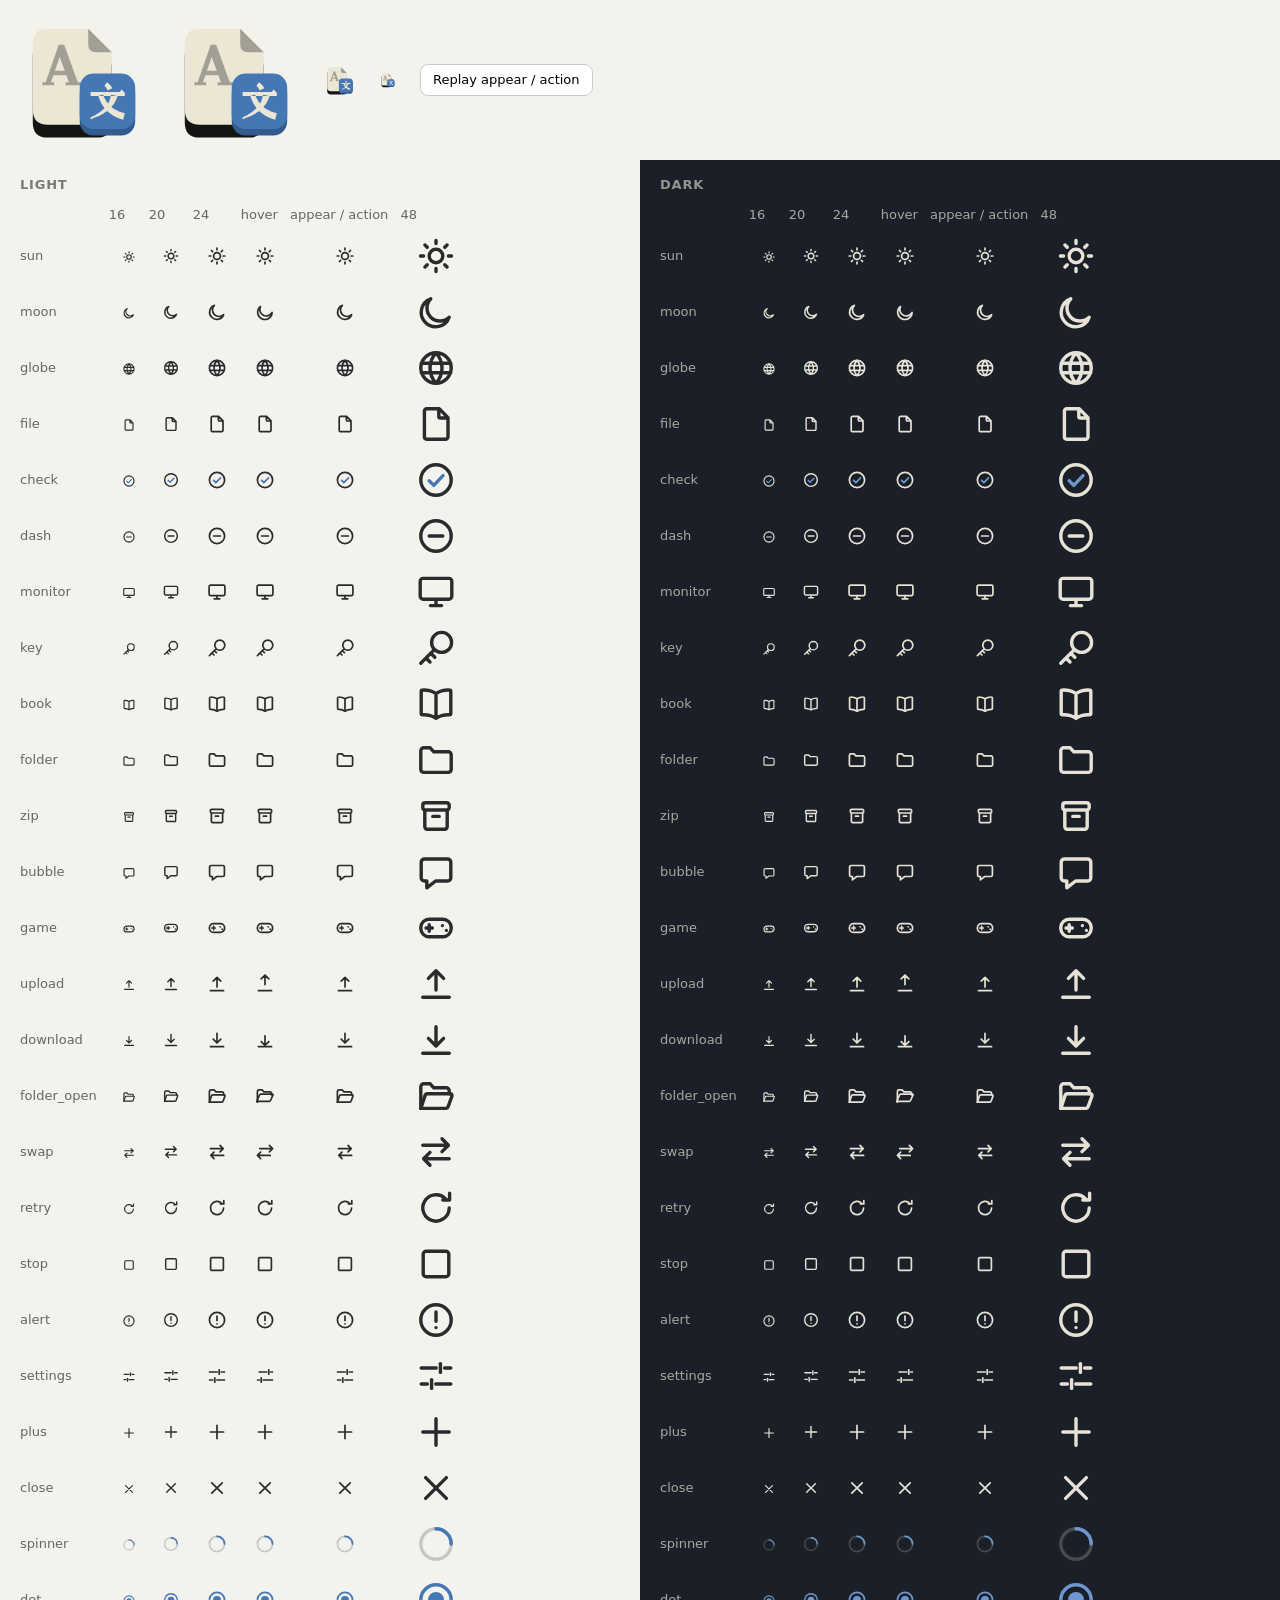
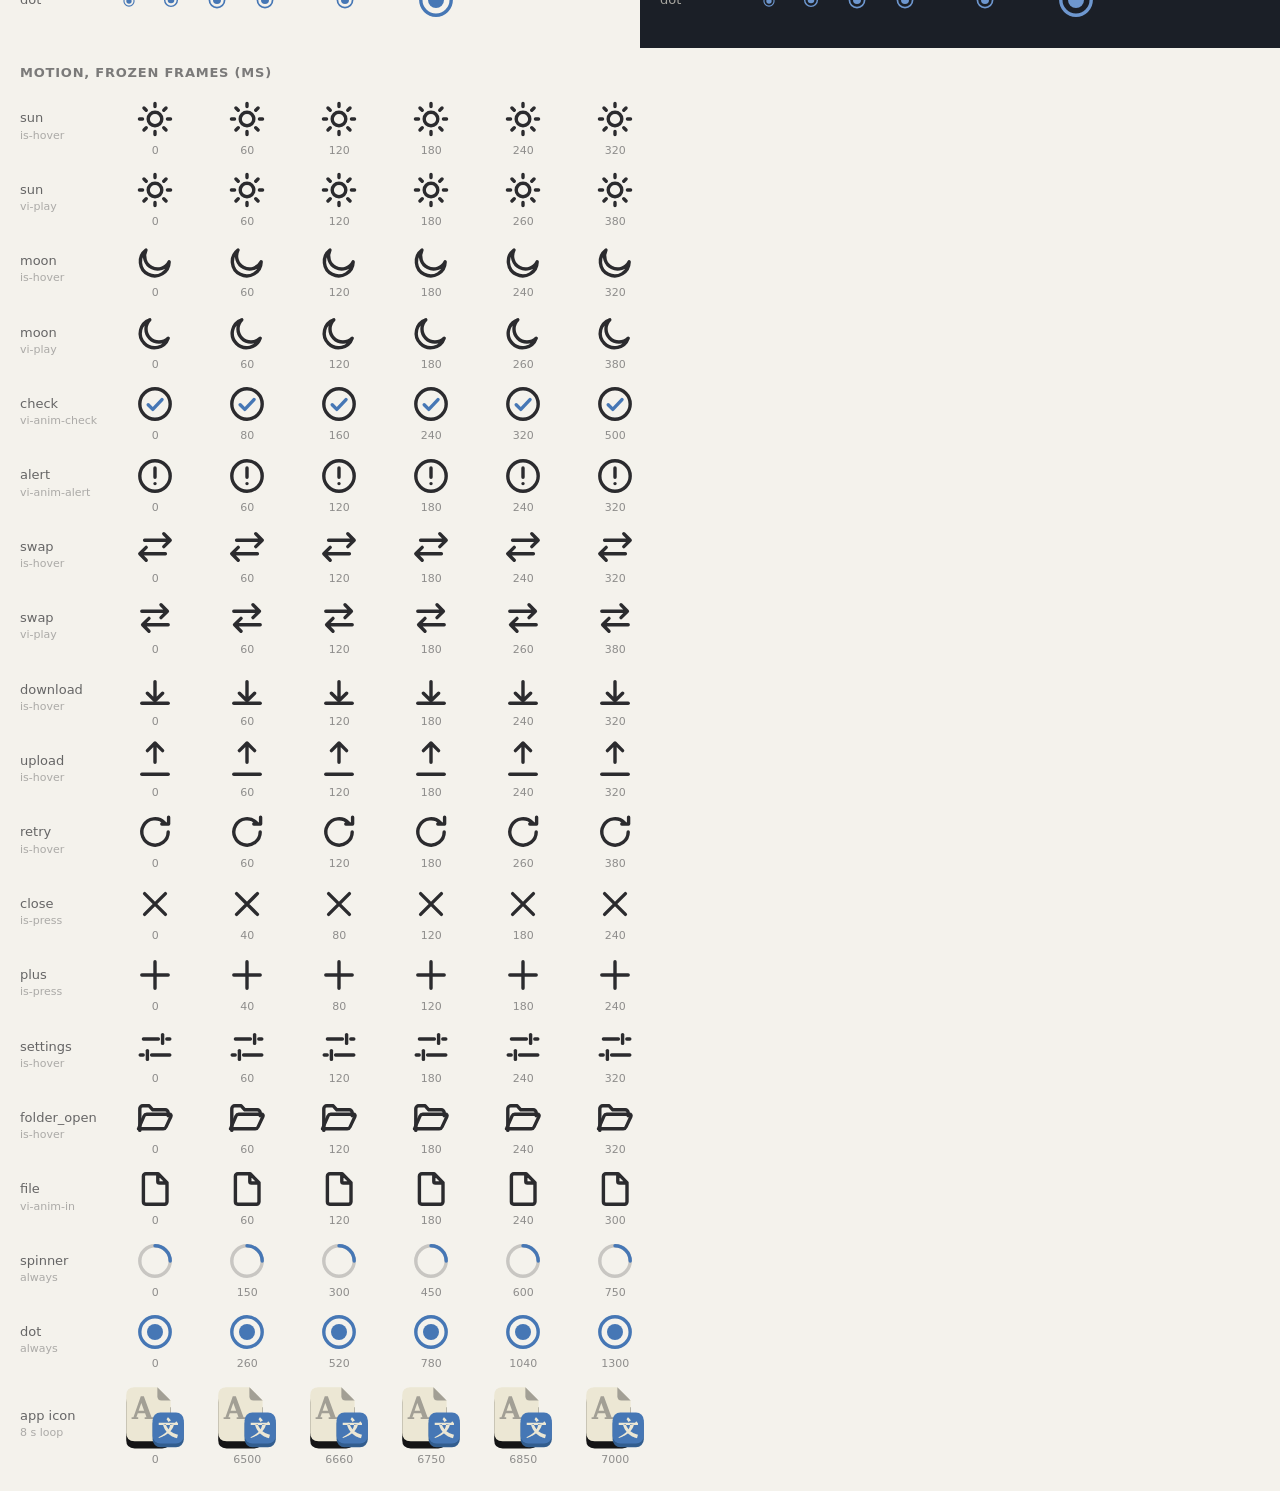
==== commit 1885d467: "WIP icons r2: sliding settings knobs, alert pop, press pop, stamp landing, optical fixes Co-Authored" ====
--- a/assets/icons-preview.html
+++ b/assets/icons-preview.html
@@ -24,25 +24,29 @@
 .vi .vi-accent-fill { fill: var(--vi-accent, currentColor); }
 .vi .vi-track { opacity: .22; }
 
-.vi-rays, .vi-moon-body, .vi-lift, .vi-drop, .vi-quarter, .vi-lean, .vi-swap-a, .vi-swap-b, .vi-flap {
-  transition: transform 320ms var(--vi-ease);
-}
-.vi-quarter { transition-duration: 240ms; }
+.vi-rays, .vi-moon-body, .vi-lift, .vi-drop, .vi-swap-a, .vi-swap-b, .vi-flap, .vi-knob-a, .vi-knob-b {
+  transition: transform 300ms var(--vi-ease);
+}
+.vi-rail-a, .vi-rail-b { transition: stroke-dashoffset 300ms var(--vi-ease); }
+.vi-knob-b, .vi-rail-b { transition-delay: 50ms; }
 :is(.vi-host, button, a, label, [role="button"]):is(:hover, :focus-visible, .is-hover) .vi-rays { transform: rotate(45deg); }
 :is(.vi-host, button, a, label, [role="button"]):is(:hover, :focus-visible, .is-hover) .vi-moon-body { transform: rotate(-18deg); }
-:is(.vi-host, button, a, label, [role="button"]):is(:hover, :focus-visible, .is-hover) .vi-drop { transform: translateY(1.6px); }
-:is(.vi-host, button, a, label, [role="button"]):is(:hover, :focus-visible, .is-hover) .vi-lift, .vi-drag .vi-lift { transform: translateY(-1.6px); }
-:is(.vi-host, button, a, label, [role="button"]):is(:hover, :focus-visible, .is-hover) .vi-quarter { transform: rotate(90deg); }
-:is(.vi-host, button, a, label, [role="button"]):is(:hover, :focus-visible, .is-hover) .vi-lean { transform: rotate(-12deg); }
-:is(.vi-host, button, a, label, [role="button"]):is(:hover, :focus-visible, .is-hover) .vi-swap-a { transform: translateX(1.2px); }
-:is(.vi-host, button, a, label, [role="button"]):is(:hover, :focus-visible, .is-hover) .vi-swap-b { transform: translateX(-1.2px); }
+:is(.vi-host, button, a, label, [role="button"]):is(:hover, :focus-visible, .is-hover) .vi-drop { transform: translateY(2.4px); }
+:is(.vi-host, button, a, label, [role="button"]):is(:hover, :focus-visible, .is-hover) .vi-lift, .vi-drag .vi-lift { transform: translateY(-2.4px); }
+:is(.vi-host, button, a, label, [role="button"]):is(:hover, :focus-visible, .is-hover) .vi-swap-a { transform: translateX(1.4px); }
+:is(.vi-host, button, a, label, [role="button"]):is(:hover, :focus-visible, .is-hover) .vi-swap-b { transform: translateX(-1.4px); }
 :is(.vi-host, button, a, label, [role="button"]):is(:hover, :focus-visible, .is-hover) .vi-flap { transform: translateY(-.8px) skewX(-6deg); }
-:is(.vi-host, button, a, label, [role="button"]):is(:hover, :focus-visible, .is-hover) .vi-retry-arrow { animation: vi-turn 380ms var(--vi-ease) 1; }
+:is(.vi-host, button, a, label, [role="button"]):is(:hover, :focus-visible, .is-hover) .vi-knob-a { transform: translateX(1.6px); }
+:is(.vi-host, button, a, label, [role="button"]):is(:hover, :focus-visible, .is-hover) .vi-rail-a { stroke-dashoffset: -1.6; }
+:is(.vi-host, button, a, label, [role="button"]):is(:hover, :focus-visible, .is-hover) .vi-knob-b { transform: translateX(-1.6px); }
+:is(.vi-host, button, a, label, [role="button"]):is(:hover, :focus-visible, .is-hover) .vi-rail-b { stroke-dashoffset: 1.6; }
+:is(.vi-host, button, a, label, [role="button"]):is(:hover, :focus-visible, .is-hover) .vi-retry-arrow { animation: vi-retry 380ms var(--vi-ease) 1; }
+:is(.vi-host, button, a, label, [role="button"]):is(:active, .is-press) .vi-press { animation: vi-pop 240ms var(--vi-ease) 1; }
 
 .vi-anim-check .vi-ring { animation: vi-settle 300ms var(--vi-ease) both; }
 .vi-anim-check .vi-tick { animation: vi-draw 380ms var(--vi-ease) 120ms both; }
-.vi-anim-alert .vi-shake { animation: vi-shake 360ms var(--vi-ease) 1; }
-.vi-anim-in.vi, .vi-anim-in .vi { animation: vi-in 240ms var(--vi-ease) both; }
+.vi-anim-alert .vi-mark { animation: vi-alert 320ms var(--vi-ease) 1; transform-origin: 12px 16px; }
+.vi-anim-in.vi, .vi-anim-in .vi { animation: vi-in 300ms var(--vi-ease) both; }
 .vi-play .vi-swap-g { animation: vi-flip 380ms var(--vi-ease) 1; }
 .vi-play .vi-rays { animation: vi-rays-in 380ms var(--vi-ease) 1; }
 .vi-play .vi-moon-body { animation: vi-moon-in 380ms var(--vi-ease) 1; }
@@ -50,25 +54,34 @@
 .vi-dot .vi-pulse-ring { animation: vi-ripple 1600ms var(--vi-ease) infinite; }
 
 @keyframes vi-turn { from { transform: rotate(0); } to { transform: rotate(360deg); } }
+@keyframes vi-retry {
+  0% { transform: rotate(0); } 45% { transform: rotate(220deg) scale(.9); } 100% { transform: rotate(360deg); }
+}
 @keyframes vi-draw {
   from { stroke-dasharray: 1 1; stroke-dashoffset: 1; }
   to { stroke-dasharray: 1 1; stroke-dashoffset: 0; }
 }
 @keyframes vi-settle { from { opacity: 0; transform: scale(.82); } to { opacity: 1; transform: none; } }
-@keyframes vi-shake {
-  0%, 100% { transform: none; } 20% { transform: translateX(-1.4px); }
-  45% { transform: translateX(1.2px); } 70% { transform: translateX(-.6px); }
-}
-@keyframes vi-in { from { opacity: 0; transform: scale(.86); } to { opacity: 1; transform: none; } }
+@keyframes vi-alert {
+  0% { transform: scaleY(.6); opacity: 0; } 55% { transform: scaleY(1.12); opacity: 1; } 100% { transform: none; }
+}
+@keyframes vi-pop {
+  0% { transform: scale(1); } 35% { transform: scale(.8); } 70% { transform: scale(1.08); } 100% { transform: none; }
+}
+@keyframes vi-in {
+  0% { opacity: 0; transform: scale(.78); } 60% { opacity: 1; transform: scale(1.06); }
+  100% { opacity: 1; transform: none; }
+}
 @keyframes vi-flip { from { transform: rotate(0); } to { transform: rotate(180deg); } }
 @keyframes vi-rays-in { from { opacity: 0; transform: rotate(-60deg) scale(.7); } to { opacity: 1; transform: none; } }
 @keyframes vi-moon-in { from { opacity: 0; transform: rotate(40deg) scale(.85); } to { opacity: 1; transform: none; } }
 @keyframes vi-ripple {
-  0% { opacity: .55; transform: scale(.55); } 70%, 100% { opacity: 0; transform: scale(1.12); }
+  0% { opacity: .5; transform: scale(.55); } 70%, 100% { opacity: 0; transform: scale(1); }
 }
 
 @media (prefers-reduced-motion: reduce) {
   .vi, .vi * { animation: none !important; transition: none !important; transform: none !important; }
+  .vi .vi-rail-a, .vi .vi-rail-b { stroke-dashoffset: 0 !important; }
   .vi .vi-pulse-ring { opacity: 0; }
 }
 
@@ -79,140 +92,140 @@
   <img src="icon.svg" width="32" height="32" alt=""><img src="icon.svg" width="16" height="16" alt="">
   <button id="replay" type="button">Replay appear / action</button>
 </header>
-<div class="panels"><section class="panel light"><h2>light</h2><table><tr><th></th><th>16</th><th>20</th><th>24</th><th>hover</th><th>appear / action</th><th>48</th></tr><tr><th>sun</th><td><svg xmlns="http://www.w3.org/2000/svg" width="16" height="16" viewBox="0 0 24 24" fill="none" stroke="currentColor" stroke-width="1.7" stroke-linecap="round" stroke-linejoin="round" class="vi vi-sun" aria-hidden="true"><path d="M12 8.6a3.4 3.4 0 1 0 0 6.8 3.4 3.4 0 0 0 0-6.8"/><path class="vi-rays" d="M12 4.2v1.6M12 18.2v1.6M4.2 12h1.6M18.2 12h1.6M6.5 6.5l1.1 1.1M16.4 16.4l1.1 1.1M6.5 17.5l1.1-1.1M16.4 7.6l1.1-1.1"/></svg></td><td><svg xmlns="http://www.w3.org/2000/svg" width="20" height="20" viewBox="0 0 24 24" fill="none" stroke="currentColor" stroke-width="1.7" stroke-linecap="round" stroke-linejoin="round" class="vi vi-sun" aria-hidden="true"><path d="M12 8.6a3.4 3.4 0 1 0 0 6.8 3.4 3.4 0 0 0 0-6.8"/><path class="vi-rays" d="M12 4.2v1.6M12 18.2v1.6M4.2 12h1.6M18.2 12h1.6M6.5 6.5l1.1 1.1M16.4 16.4l1.1 1.1M6.5 17.5l1.1-1.1M16.4 7.6l1.1-1.1"/></svg></td><td><svg xmlns="http://www.w3.org/2000/svg" width="24" height="24" viewBox="0 0 24 24" fill="none" stroke="currentColor" stroke-width="1.7" stroke-linecap="round" stroke-linejoin="round" class="vi vi-sun" aria-hidden="true"><path d="M12 8.6a3.4 3.4 0 1 0 0 6.8 3.4 3.4 0 0 0 0-6.8"/><path class="vi-rays" d="M12 4.2v1.6M12 18.2v1.6M4.2 12h1.6M18.2 12h1.6M6.5 6.5l1.1 1.1M16.4 16.4l1.1 1.1M6.5 17.5l1.1-1.1M16.4 7.6l1.1-1.1"/></svg></td><td><span class="vi-host is-hover"><svg xmlns="http://www.w3.org/2000/svg" width="24" height="24" viewBox="0 0 24 24" fill="none" stroke="currentColor" stroke-width="1.7" stroke-linecap="round" stroke-linejoin="round" class="vi vi-sun" aria-hidden="true"><path d="M12 8.6a3.4 3.4 0 1 0 0 6.8 3.4 3.4 0 0 0 0-6.8"/><path class="vi-rays" d="M12 4.2v1.6M12 18.2v1.6M4.2 12h1.6M18.2 12h1.6M6.5 6.5l1.1 1.1M16.4 16.4l1.1 1.1M6.5 17.5l1.1-1.1M16.4 7.6l1.1-1.1"/></svg></span></td><td><span class="replay vi-play" data-cls="vi-play"><svg xmlns="http://www.w3.org/2000/svg" width="24" height="24" viewBox="0 0 24 24" fill="none" stroke="currentColor" stroke-width="1.7" stroke-linecap="round" stroke-linejoin="round" class="vi vi-sun" aria-hidden="true"><path d="M12 8.6a3.4 3.4 0 1 0 0 6.8 3.4 3.4 0 0 0 0-6.8"/><path class="vi-rays" d="M12 4.2v1.6M12 18.2v1.6M4.2 12h1.6M18.2 12h1.6M6.5 6.5l1.1 1.1M16.4 16.4l1.1 1.1M6.5 17.5l1.1-1.1M16.4 7.6l1.1-1.1"/></svg></span></td><td><svg xmlns="http://www.w3.org/2000/svg" width="48" height="48" viewBox="0 0 24 24" fill="none" stroke="currentColor" stroke-width="1.7" stroke-linecap="round" stroke-linejoin="round" class="vi vi-sun" aria-hidden="true"><path d="M12 8.6a3.4 3.4 0 1 0 0 6.8 3.4 3.4 0 0 0 0-6.8"/><path class="vi-rays" d="M12 4.2v1.6M12 18.2v1.6M4.2 12h1.6M18.2 12h1.6M6.5 6.5l1.1 1.1M16.4 16.4l1.1 1.1M6.5 17.5l1.1-1.1M16.4 7.6l1.1-1.1"/></svg></td></tr><tr><th>moon</th><td><svg xmlns="http://www.w3.org/2000/svg" width="16" height="16" viewBox="0 0 24 24" fill="none" stroke="currentColor" stroke-width="1.7" stroke-linecap="round" stroke-linejoin="round" class="vi vi-moon" aria-hidden="true"><path class="vi-moon-body" d="M18.6 14.6A7.2 7.2 0 1 1 9.4 5.4a5.6 5.6 0 0 0 9.2 9.2z"/></svg></td><td><svg xmlns="http://www.w3.org/2000/svg" width="20" height="20" viewBox="0 0 24 24" fill="none" stroke="currentColor" stroke-width="1.7" stroke-linecap="round" stroke-linejoin="round" class="vi vi-moon" aria-hidden="true"><path class="vi-moon-body" d="M18.6 14.6A7.2 7.2 0 1 1 9.4 5.4a5.6 5.6 0 0 0 9.2 9.2z"/></svg></td><td><svg xmlns="http://www.w3.org/2000/svg" width="24" height="24" viewBox="0 0 24 24" fill="none" stroke="currentColor" stroke-width="1.7" stroke-linecap="round" stroke-linejoin="round" class="vi vi-moon" aria-hidden="true"><path class="vi-moon-body" d="M18.6 14.6A7.2 7.2 0 1 1 9.4 5.4a5.6 5.6 0 0 0 9.2 9.2z"/></svg></td><td><span class="vi-host is-hover"><svg xmlns="http://www.w3.org/2000/svg" width="24" height="24" viewBox="0 0 24 24" fill="none" stroke="currentColor" stroke-width="1.7" stroke-linecap="round" stroke-linejoin="round" class="vi vi-moon" aria-hidden="true"><path class="vi-moon-body" d="M18.6 14.6A7.2 7.2 0 1 1 9.4 5.4a5.6 5.6 0 0 0 9.2 9.2z"/></svg></span></td><td><span class="replay vi-play" data-cls="vi-play"><svg xmlns="http://www.w3.org/2000/svg" width="24" height="24" viewBox="0 0 24 24" fill="none" stroke="currentColor" stroke-width="1.7" stroke-linecap="round" stroke-linejoin="round" class="vi vi-moon" aria-hidden="true"><path class="vi-moon-body" d="M18.6 14.6A7.2 7.2 0 1 1 9.4 5.4a5.6 5.6 0 0 0 9.2 9.2z"/></svg></span></td><td><svg xmlns="http://www.w3.org/2000/svg" width="48" height="48" viewBox="0 0 24 24" fill="none" stroke="currentColor" stroke-width="1.7" stroke-linecap="round" stroke-linejoin="round" class="vi vi-moon" aria-hidden="true"><path class="vi-moon-body" d="M18.6 14.6A7.2 7.2 0 1 1 9.4 5.4a5.6 5.6 0 0 0 9.2 9.2z"/></svg></td></tr><tr><th>globe</th><td><svg xmlns="http://www.w3.org/2000/svg" width="16" height="16" viewBox="0 0 24 24" fill="none" stroke="currentColor" stroke-width="1.7" stroke-linecap="round" stroke-linejoin="round" class="vi vi-globe" aria-hidden="true"><path d="M12 4.4a7.6 7.6 0 1 0 0 15.2 7.6 7.6 0 0 0 0-15.2M4.6 9.6h14.8M4.6 14.4h14.8M12 4.4c1.9 2.1 3 4.7 3 7.6s-1.1 5.5-3 7.6c-1.9-2.1-3-4.7-3-7.6s1.1-5.5 3-7.6"/></svg></td><td><svg xmlns="http://www.w3.org/2000/svg" width="20" height="20" viewBox="0 0 24 24" fill="none" stroke="currentColor" stroke-width="1.7" stroke-linecap="round" stroke-linejoin="round" class="vi vi-globe" aria-hidden="true"><path d="M12 4.4a7.6 7.6 0 1 0 0 15.2 7.6 7.6 0 0 0 0-15.2M4.6 9.6h14.8M4.6 14.4h14.8M12 4.4c1.9 2.1 3 4.7 3 7.6s-1.1 5.5-3 7.6c-1.9-2.1-3-4.7-3-7.6s1.1-5.5 3-7.6"/></svg></td><td><svg xmlns="http://www.w3.org/2000/svg" width="24" height="24" viewBox="0 0 24 24" fill="none" stroke="currentColor" stroke-width="1.7" stroke-linecap="round" stroke-linejoin="round" class="vi vi-globe" aria-hidden="true"><path d="M12 4.4a7.6 7.6 0 1 0 0 15.2 7.6 7.6 0 0 0 0-15.2M4.6 9.6h14.8M4.6 14.4h14.8M12 4.4c1.9 2.1 3 4.7 3 7.6s-1.1 5.5-3 7.6c-1.9-2.1-3-4.7-3-7.6s1.1-5.5 3-7.6"/></svg></td><td><span class="vi-host is-hover"><svg xmlns="http://www.w3.org/2000/svg" width="24" height="24" viewBox="0 0 24 24" fill="none" stroke="currentColor" stroke-width="1.7" stroke-linecap="round" stroke-linejoin="round" class="vi vi-globe" aria-hidden="true"><path d="M12 4.4a7.6 7.6 0 1 0 0 15.2 7.6 7.6 0 0 0 0-15.2M4.6 9.6h14.8M4.6 14.4h14.8M12 4.4c1.9 2.1 3 4.7 3 7.6s-1.1 5.5-3 7.6c-1.9-2.1-3-4.7-3-7.6s1.1-5.5 3-7.6"/></svg></span></td><td><span class="replay vi-anim-in" data-cls="vi-anim-in"><svg xmlns="http://www.w3.org/2000/svg" width="24" height="24" viewBox="0 0 24 24" fill="none" stroke="currentColor" stroke-width="1.7" stroke-linecap="round" stroke-linejoin="round" class="vi vi-globe" aria-hidden="true"><path d="M12 4.4a7.6 7.6 0 1 0 0 15.2 7.6 7.6 0 0 0 0-15.2M4.6 9.6h14.8M4.6 14.4h14.8M12 4.4c1.9 2.1 3 4.7 3 7.6s-1.1 5.5-3 7.6c-1.9-2.1-3-4.7-3-7.6s1.1-5.5 3-7.6"/></svg></span></td><td><svg xmlns="http://www.w3.org/2000/svg" width="48" height="48" viewBox="0 0 24 24" fill="none" stroke="currentColor" stroke-width="1.7" stroke-linecap="round" stroke-linejoin="round" class="vi vi-globe" aria-hidden="true"><path d="M12 4.4a7.6 7.6 0 1 0 0 15.2 7.6 7.6 0 0 0 0-15.2M4.6 9.6h14.8M4.6 14.4h14.8M12 4.4c1.9 2.1 3 4.7 3 7.6s-1.1 5.5-3 7.6c-1.9-2.1-3-4.7-3-7.6s1.1-5.5 3-7.6"/></svg></td></tr><tr><th>file</th><td><svg xmlns="http://www.w3.org/2000/svg" width="16" height="16" viewBox="0 0 24 24" fill="none" stroke="currentColor" stroke-width="1.7" stroke-linecap="round" stroke-linejoin="round" class="vi vi-file" aria-hidden="true"><path d="M7.4 4.4h6.2l4.4 4.4v9.6a1.2 1.2 0 0 1-1.2 1.2H7.4a1.2 1.2 0 0 1-1.2-1.2V5.6a1.2 1.2 0 0 1 1.2-1.2zM13.4 4.4v3.8a.8.8 0 0 0 .8.8H18"/></svg></td><td><svg xmlns="http://www.w3.org/2000/svg" width="20" height="20" viewBox="0 0 24 24" fill="none" stroke="currentColor" stroke-width="1.7" stroke-linecap="round" stroke-linejoin="round" class="vi vi-file" aria-hidden="true"><path d="M7.4 4.4h6.2l4.4 4.4v9.6a1.2 1.2 0 0 1-1.2 1.2H7.4a1.2 1.2 0 0 1-1.2-1.2V5.6a1.2 1.2 0 0 1 1.2-1.2zM13.4 4.4v3.8a.8.8 0 0 0 .8.8H18"/></svg></td><td><svg xmlns="http://www.w3.org/2000/svg" width="24" height="24" viewBox="0 0 24 24" fill="none" stroke="currentColor" stroke-width="1.7" stroke-linecap="round" stroke-linejoin="round" class="vi vi-file" aria-hidden="true"><path d="M7.4 4.4h6.2l4.4 4.4v9.6a1.2 1.2 0 0 1-1.2 1.2H7.4a1.2 1.2 0 0 1-1.2-1.2V5.6a1.2 1.2 0 0 1 1.2-1.2zM13.4 4.4v3.8a.8.8 0 0 0 .8.8H18"/></svg></td><td><span class="vi-host is-hover"><svg xmlns="http://www.w3.org/2000/svg" width="24" height="24" viewBox="0 0 24 24" fill="none" stroke="currentColor" stroke-width="1.7" stroke-linecap="round" stroke-linejoin="round" class="vi vi-file" aria-hidden="true"><path d="M7.4 4.4h6.2l4.4 4.4v9.6a1.2 1.2 0 0 1-1.2 1.2H7.4a1.2 1.2 0 0 1-1.2-1.2V5.6a1.2 1.2 0 0 1 1.2-1.2zM13.4 4.4v3.8a.8.8 0 0 0 .8.8H18"/></svg></span></td><td><span class="replay vi-anim-in" data-cls="vi-anim-in"><svg xmlns="http://www.w3.org/2000/svg" width="24" height="24" viewBox="0 0 24 24" fill="none" stroke="currentColor" stroke-width="1.7" stroke-linecap="round" stroke-linejoin="round" class="vi vi-file" aria-hidden="true"><path d="M7.4 4.4h6.2l4.4 4.4v9.6a1.2 1.2 0 0 1-1.2 1.2H7.4a1.2 1.2 0 0 1-1.2-1.2V5.6a1.2 1.2 0 0 1 1.2-1.2zM13.4 4.4v3.8a.8.8 0 0 0 .8.8H18"/></svg></span></td><td><svg xmlns="http://www.w3.org/2000/svg" width="48" height="48" viewBox="0 0 24 24" fill="none" stroke="currentColor" stroke-width="1.7" stroke-linecap="round" stroke-linejoin="round" class="vi vi-file" aria-hidden="true"><path d="M7.4 4.4h6.2l4.4 4.4v9.6a1.2 1.2 0 0 1-1.2 1.2H7.4a1.2 1.2 0 0 1-1.2-1.2V5.6a1.2 1.2 0 0 1 1.2-1.2zM13.4 4.4v3.8a.8.8 0 0 0 .8.8H18"/></svg></td></tr><tr><th>check</th><td><svg xmlns="http://www.w3.org/2000/svg" width="16" height="16" viewBox="0 0 24 24" fill="none" stroke="currentColor" stroke-width="1.7" stroke-linecap="round" stroke-linejoin="round" class="vi vi-check" aria-hidden="true"><path class="vi-ring" d="M12 4.4a7.6 7.6 0 1 0 0 15.2 7.6 7.6 0 0 0 0-15.2"/><path class="vi-tick vi-accent" d="M8.6 12.4l2.3 2.3 4.6-4.9" pathLength="1"/></svg></td><td><svg xmlns="http://www.w3.org/2000/svg" width="20" height="20" viewBox="0 0 24 24" fill="none" stroke="currentColor" stroke-width="1.7" stroke-linecap="round" stroke-linejoin="round" class="vi vi-check" aria-hidden="true"><path class="vi-ring" d="M12 4.4a7.6 7.6 0 1 0 0 15.2 7.6 7.6 0 0 0 0-15.2"/><path class="vi-tick vi-accent" d="M8.6 12.4l2.3 2.3 4.6-4.9" pathLength="1"/></svg></td><td><svg xmlns="http://www.w3.org/2000/svg" width="24" height="24" viewBox="0 0 24 24" fill="none" stroke="currentColor" stroke-width="1.7" stroke-linecap="round" stroke-linejoin="round" class="vi vi-check" aria-hidden="true"><path class="vi-ring" d="M12 4.4a7.6 7.6 0 1 0 0 15.2 7.6 7.6 0 0 0 0-15.2"/><path class="vi-tick vi-accent" d="M8.6 12.4l2.3 2.3 4.6-4.9" pathLength="1"/></svg></td><td><span class="vi-host is-hover"><svg xmlns="http://www.w3.org/2000/svg" width="24" height="24" viewBox="0 0 24 24" fill="none" stroke="currentColor" stroke-width="1.7" stroke-linecap="round" stroke-linejoin="round" class="vi vi-check" aria-hidden="true"><path class="vi-ring" d="M12 4.4a7.6 7.6 0 1 0 0 15.2 7.6 7.6 0 0 0 0-15.2"/><path class="vi-tick vi-accent" d="M8.6 12.4l2.3 2.3 4.6-4.9" pathLength="1"/></svg></span></td><td><span class="replay vi-anim-check" data-cls="vi-anim-check"><svg xmlns="http://www.w3.org/2000/svg" width="24" height="24" viewBox="0 0 24 24" fill="none" stroke="currentColor" stroke-width="1.7" stroke-linecap="round" stroke-linejoin="round" class="vi vi-check" aria-hidden="true"><path class="vi-ring" d="M12 4.4a7.6 7.6 0 1 0 0 15.2 7.6 7.6 0 0 0 0-15.2"/><path class="vi-tick vi-accent" d="M8.6 12.4l2.3 2.3 4.6-4.9" pathLength="1"/></svg></span></td><td><svg xmlns="http://www.w3.org/2000/svg" width="48" height="48" viewBox="0 0 24 24" fill="none" stroke="currentColor" stroke-width="1.7" stroke-linecap="round" stroke-linejoin="round" class="vi vi-check" aria-hidden="true"><path class="vi-ring" d="M12 4.4a7.6 7.6 0 1 0 0 15.2 7.6 7.6 0 0 0 0-15.2"/><path class="vi-tick vi-accent" d="M8.6 12.4l2.3 2.3 4.6-4.9" pathLength="1"/></svg></td></tr><tr><th>dash</th><td><svg xmlns="http://www.w3.org/2000/svg" width="16" height="16" viewBox="0 0 24 24" fill="none" stroke="currentColor" stroke-width="1.7" stroke-linecap="round" stroke-linejoin="round" class="vi vi-dash" aria-hidden="true"><path d="M12 4.4a7.6 7.6 0 1 0 0 15.2 7.6 7.6 0 0 0 0-15.2"/><path d="M8.6 12h6.8"/></svg></td><td><svg xmlns="http://www.w3.org/2000/svg" width="20" height="20" viewBox="0 0 24 24" fill="none" stroke="currentColor" stroke-width="1.7" stroke-linecap="round" stroke-linejoin="round" class="vi vi-dash" aria-hidden="true"><path d="M12 4.4a7.6 7.6 0 1 0 0 15.2 7.6 7.6 0 0 0 0-15.2"/><path d="M8.6 12h6.8"/></svg></td><td><svg xmlns="http://www.w3.org/2000/svg" width="24" height="24" viewBox="0 0 24 24" fill="none" stroke="currentColor" stroke-width="1.7" stroke-linecap="round" stroke-linejoin="round" class="vi vi-dash" aria-hidden="true"><path d="M12 4.4a7.6 7.6 0 1 0 0 15.2 7.6 7.6 0 0 0 0-15.2"/><path d="M8.6 12h6.8"/></svg></td><td><span class="vi-host is-hover"><svg xmlns="http://www.w3.org/2000/svg" width="24" height="24" viewBox="0 0 24 24" fill="none" stroke="currentColor" stroke-width="1.7" stroke-linecap="round" stroke-linejoin="round" class="vi vi-dash" aria-hidden="true"><path d="M12 4.4a7.6 7.6 0 1 0 0 15.2 7.6 7.6 0 0 0 0-15.2"/><path d="M8.6 12h6.8"/></svg></span></td><td><span class="replay vi-anim-in" data-cls="vi-anim-in"><svg xmlns="http://www.w3.org/2000/svg" width="24" height="24" viewBox="0 0 24 24" fill="none" stroke="currentColor" stroke-width="1.7" stroke-linecap="round" stroke-linejoin="round" class="vi vi-dash" aria-hidden="true"><path d="M12 4.4a7.6 7.6 0 1 0 0 15.2 7.6 7.6 0 0 0 0-15.2"/><path d="M8.6 12h6.8"/></svg></span></td><td><svg xmlns="http://www.w3.org/2000/svg" width="48" height="48" viewBox="0 0 24 24" fill="none" stroke="currentColor" stroke-width="1.7" stroke-linecap="round" stroke-linejoin="round" class="vi vi-dash" aria-hidden="true"><path d="M12 4.4a7.6 7.6 0 1 0 0 15.2 7.6 7.6 0 0 0 0-15.2"/><path d="M8.6 12h6.8"/></svg></td></tr><tr><th>monitor</th><td><svg xmlns="http://www.w3.org/2000/svg" width="16" height="16" viewBox="0 0 24 24" fill="none" stroke="currentColor" stroke-width="1.7" stroke-linecap="round" stroke-linejoin="round" class="vi vi-monitor" aria-hidden="true"><path d="M5.6 5.2h12.8a1.5 1.5 0 0 1 1.5 1.5v7.4a1.5 1.5 0 0 1-1.5 1.5H5.6a1.5 1.5 0 0 1-1.5-1.5V6.7a1.5 1.5 0 0 1 1.5-1.5zM9.2 18.8h5.6M12 15.6v3.2"/></svg></td><td><svg xmlns="http://www.w3.org/2000/svg" width="20" height="20" viewBox="0 0 24 24" fill="none" stroke="currentColor" stroke-width="1.7" stroke-linecap="round" stroke-linejoin="round" class="vi vi-monitor" aria-hidden="true"><path d="M5.6 5.2h12.8a1.5 1.5 0 0 1 1.5 1.5v7.4a1.5 1.5 0 0 1-1.5 1.5H5.6a1.5 1.5 0 0 1-1.5-1.5V6.7a1.5 1.5 0 0 1 1.5-1.5zM9.2 18.8h5.6M12 15.6v3.2"/></svg></td><td><svg xmlns="http://www.w3.org/2000/svg" width="24" height="24" viewBox="0 0 24 24" fill="none" stroke="currentColor" stroke-width="1.7" stroke-linecap="round" stroke-linejoin="round" class="vi vi-monitor" aria-hidden="true"><path d="M5.6 5.2h12.8a1.5 1.5 0 0 1 1.5 1.5v7.4a1.5 1.5 0 0 1-1.5 1.5H5.6a1.5 1.5 0 0 1-1.5-1.5V6.7a1.5 1.5 0 0 1 1.5-1.5zM9.2 18.8h5.6M12 15.6v3.2"/></svg></td><td><span class="vi-host is-hover"><svg xmlns="http://www.w3.org/2000/svg" width="24" height="24" viewBox="0 0 24 24" fill="none" stroke="currentColor" stroke-width="1.7" stroke-linecap="round" stroke-linejoin="round" class="vi vi-monitor" aria-hidden="true"><path d="M5.6 5.2h12.8a1.5 1.5 0 0 1 1.5 1.5v7.4a1.5 1.5 0 0 1-1.5 1.5H5.6a1.5 1.5 0 0 1-1.5-1.5V6.7a1.5 1.5 0 0 1 1.5-1.5zM9.2 18.8h5.6M12 15.6v3.2"/></svg></span></td><td><span class="replay vi-anim-in" data-cls="vi-anim-in"><svg xmlns="http://www.w3.org/2000/svg" width="24" height="24" viewBox="0 0 24 24" fill="none" stroke="currentColor" stroke-width="1.7" stroke-linecap="round" stroke-linejoin="round" class="vi vi-monitor" aria-hidden="true"><path d="M5.6 5.2h12.8a1.5 1.5 0 0 1 1.5 1.5v7.4a1.5 1.5 0 0 1-1.5 1.5H5.6a1.5 1.5 0 0 1-1.5-1.5V6.7a1.5 1.5 0 0 1 1.5-1.5zM9.2 18.8h5.6M12 15.6v3.2"/></svg></span></td><td><svg xmlns="http://www.w3.org/2000/svg" width="48" height="48" viewBox="0 0 24 24" fill="none" stroke="currentColor" stroke-width="1.7" stroke-linecap="round" stroke-linejoin="round" class="vi vi-monitor" aria-hidden="true"><path d="M5.6 5.2h12.8a1.5 1.5 0 0 1 1.5 1.5v7.4a1.5 1.5 0 0 1-1.5 1.5H5.6a1.5 1.5 0 0 1-1.5-1.5V6.7a1.5 1.5 0 0 1 1.5-1.5zM9.2 18.8h5.6M12 15.6v3.2"/></svg></td></tr><tr><th>key</th><td><svg xmlns="http://www.w3.org/2000/svg" width="16" height="16" viewBox="0 0 24 24" fill="none" stroke="currentColor" stroke-width="1.7" stroke-linecap="round" stroke-linejoin="round" class="vi vi-key" aria-hidden="true"><path d="M15.2 4.6a4.6 4.6 0 1 0 0 9.2 4.6 4.6 0 0 0 0-9.2M11.9 12.5 4.6 19.8M7.2 17.2l2 2M9.6 14.8l2 2"/></svg></td><td><svg xmlns="http://www.w3.org/2000/svg" width="20" height="20" viewBox="0 0 24 24" fill="none" stroke="currentColor" stroke-width="1.7" stroke-linecap="round" stroke-linejoin="round" class="vi vi-key" aria-hidden="true"><path d="M15.2 4.6a4.6 4.6 0 1 0 0 9.2 4.6 4.6 0 0 0 0-9.2M11.9 12.5 4.6 19.8M7.2 17.2l2 2M9.6 14.8l2 2"/></svg></td><td><svg xmlns="http://www.w3.org/2000/svg" width="24" height="24" viewBox="0 0 24 24" fill="none" stroke="currentColor" stroke-width="1.7" stroke-linecap="round" stroke-linejoin="round" class="vi vi-key" aria-hidden="true"><path d="M15.2 4.6a4.6 4.6 0 1 0 0 9.2 4.6 4.6 0 0 0 0-9.2M11.9 12.5 4.6 19.8M7.2 17.2l2 2M9.6 14.8l2 2"/></svg></td><td><span class="vi-host is-hover"><svg xmlns="http://www.w3.org/2000/svg" width="24" height="24" viewBox="0 0 24 24" fill="none" stroke="currentColor" stroke-width="1.7" stroke-linecap="round" stroke-linejoin="round" class="vi vi-key" aria-hidden="true"><path d="M15.2 4.6a4.6 4.6 0 1 0 0 9.2 4.6 4.6 0 0 0 0-9.2M11.9 12.5 4.6 19.8M7.2 17.2l2 2M9.6 14.8l2 2"/></svg></span></td><td><span class="replay vi-anim-in" data-cls="vi-anim-in"><svg xmlns="http://www.w3.org/2000/svg" width="24" height="24" viewBox="0 0 24 24" fill="none" stroke="currentColor" stroke-width="1.7" stroke-linecap="round" stroke-linejoin="round" class="vi vi-key" aria-hidden="true"><path d="M15.2 4.6a4.6 4.6 0 1 0 0 9.2 4.6 4.6 0 0 0 0-9.2M11.9 12.5 4.6 19.8M7.2 17.2l2 2M9.6 14.8l2 2"/></svg></span></td><td><svg xmlns="http://www.w3.org/2000/svg" width="48" height="48" viewBox="0 0 24 24" fill="none" stroke="currentColor" stroke-width="1.7" stroke-linecap="round" stroke-linejoin="round" class="vi vi-key" aria-hidden="true"><path d="M15.2 4.6a4.6 4.6 0 1 0 0 9.2 4.6 4.6 0 0 0 0-9.2M11.9 12.5 4.6 19.8M7.2 17.2l2 2M9.6 14.8l2 2"/></svg></td></tr><tr><th>book</th><td><svg xmlns="http://www.w3.org/2000/svg" width="16" height="16" viewBox="0 0 24 24" fill="none" stroke="currentColor" stroke-width="1.7" stroke-linecap="round" stroke-linejoin="round" class="vi vi-book" aria-hidden="true"><path d="M12 6.8C10.1 5.5 7.9 4.9 5.4 5a.8.8 0 0 0-.8.8v10.8a.8.8 0 0 0 .8.8c2.5-.1 4.7.5 6.6 1.8 1.9-1.3 4.1-1.9 6.6-1.8a.8.8 0 0 0 .8-.8V5.8a.8.8 0 0 0-.8-.8c-2.5-.1-4.7.5-6.6 1.8zM12 6.8v12.4"/></svg></td><td><svg xmlns="http://www.w3.org/2000/svg" width="20" height="20" viewBox="0 0 24 24" fill="none" stroke="currentColor" stroke-width="1.7" stroke-linecap="round" stroke-linejoin="round" class="vi vi-book" aria-hidden="true"><path d="M12 6.8C10.1 5.5 7.9 4.9 5.4 5a.8.8 0 0 0-.8.8v10.8a.8.8 0 0 0 .8.8c2.5-.1 4.7.5 6.6 1.8 1.9-1.3 4.1-1.9 6.6-1.8a.8.8 0 0 0 .8-.8V5.8a.8.8 0 0 0-.8-.8c-2.5-.1-4.7.5-6.6 1.8zM12 6.8v12.4"/></svg></td><td><svg xmlns="http://www.w3.org/2000/svg" width="24" height="24" viewBox="0 0 24 24" fill="none" stroke="currentColor" stroke-width="1.7" stroke-linecap="round" stroke-linejoin="round" class="vi vi-book" aria-hidden="true"><path d="M12 6.8C10.1 5.5 7.9 4.9 5.4 5a.8.8 0 0 0-.8.8v10.8a.8.8 0 0 0 .8.8c2.5-.1 4.7.5 6.6 1.8 1.9-1.3 4.1-1.9 6.6-1.8a.8.8 0 0 0 .8-.8V5.8a.8.8 0 0 0-.8-.8c-2.5-.1-4.7.5-6.6 1.8zM12 6.8v12.4"/></svg></td><td><span class="vi-host is-hover"><svg xmlns="http://www.w3.org/2000/svg" width="24" height="24" viewBox="0 0 24 24" fill="none" stroke="currentColor" stroke-width="1.7" stroke-linecap="round" stroke-linejoin="round" class="vi vi-book" aria-hidden="true"><path d="M12 6.8C10.1 5.5 7.9 4.9 5.4 5a.8.8 0 0 0-.8.8v10.8a.8.8 0 0 0 .8.8c2.5-.1 4.7.5 6.6 1.8 1.9-1.3 4.1-1.9 6.6-1.8a.8.8 0 0 0 .8-.8V5.8a.8.8 0 0 0-.8-.8c-2.5-.1-4.7.5-6.6 1.8zM12 6.8v12.4"/></svg></span></td><td><span class="replay vi-anim-in" data-cls="vi-anim-in"><svg xmlns="http://www.w3.org/2000/svg" width="24" height="24" viewBox="0 0 24 24" fill="none" stroke="currentColor" stroke-width="1.7" stroke-linecap="round" stroke-linejoin="round" class="vi vi-book" aria-hidden="true"><path d="M12 6.8C10.1 5.5 7.9 4.9 5.4 5a.8.8 0 0 0-.8.8v10.8a.8.8 0 0 0 .8.8c2.5-.1 4.7.5 6.6 1.8 1.9-1.3 4.1-1.9 6.6-1.8a.8.8 0 0 0 .8-.8V5.8a.8.8 0 0 0-.8-.8c-2.5-.1-4.7.5-6.6 1.8zM12 6.8v12.4"/></svg></span></td><td><svg xmlns="http://www.w3.org/2000/svg" width="48" height="48" viewBox="0 0 24 24" fill="none" stroke="currentColor" stroke-width="1.7" stroke-linecap="round" stroke-linejoin="round" class="vi vi-book" aria-hidden="true"><path d="M12 6.8C10.1 5.5 7.9 4.9 5.4 5a.8.8 0 0 0-.8.8v10.8a.8.8 0 0 0 .8.8c2.5-.1 4.7.5 6.6 1.8 1.9-1.3 4.1-1.9 6.6-1.8a.8.8 0 0 0 .8-.8V5.8a.8.8 0 0 0-.8-.8c-2.5-.1-4.7.5-6.6 1.8zM12 6.8v12.4"/></svg></td></tr><tr><th>folder</th><td><svg xmlns="http://www.w3.org/2000/svg" width="16" height="16" viewBox="0 0 24 24" fill="none" stroke="currentColor" stroke-width="1.7" stroke-linecap="round" stroke-linejoin="round" class="vi vi-folder" aria-hidden="true"><path d="M4.4 7.4a1.5 1.5 0 0 1 1.5-1.5h3.2l1.8 2h7.2a1.5 1.5 0 0 1 1.5 1.5v7.3a1.5 1.5 0 0 1-1.5 1.5H5.9a1.5 1.5 0 0 1-1.5-1.5z"/></svg></td><td><svg xmlns="http://www.w3.org/2000/svg" width="20" height="20" viewBox="0 0 24 24" fill="none" stroke="currentColor" stroke-width="1.7" stroke-linecap="round" stroke-linejoin="round" class="vi vi-folder" aria-hidden="true"><path d="M4.4 7.4a1.5 1.5 0 0 1 1.5-1.5h3.2l1.8 2h7.2a1.5 1.5 0 0 1 1.5 1.5v7.3a1.5 1.5 0 0 1-1.5 1.5H5.9a1.5 1.5 0 0 1-1.5-1.5z"/></svg></td><td><svg xmlns="http://www.w3.org/2000/svg" width="24" height="24" viewBox="0 0 24 24" fill="none" stroke="currentColor" stroke-width="1.7" stroke-linecap="round" stroke-linejoin="round" class="vi vi-folder" aria-hidden="true"><path d="M4.4 7.4a1.5 1.5 0 0 1 1.5-1.5h3.2l1.8 2h7.2a1.5 1.5 0 0 1 1.5 1.5v7.3a1.5 1.5 0 0 1-1.5 1.5H5.9a1.5 1.5 0 0 1-1.5-1.5z"/></svg></td><td><span class="vi-host is-hover"><svg xmlns="http://www.w3.org/2000/svg" width="24" height="24" viewBox="0 0 24 24" fill="none" stroke="currentColor" stroke-width="1.7" stroke-linecap="round" stroke-linejoin="round" class="vi vi-folder" aria-hidden="true"><path d="M4.4 7.4a1.5 1.5 0 0 1 1.5-1.5h3.2l1.8 2h7.2a1.5 1.5 0 0 1 1.5 1.5v7.3a1.5 1.5 0 0 1-1.5 1.5H5.9a1.5 1.5 0 0 1-1.5-1.5z"/></svg></span></td><td><span class="replay vi-anim-in" data-cls="vi-anim-in"><svg xmlns="http://www.w3.org/2000/svg" width="24" height="24" viewBox="0 0 24 24" fill="none" stroke="currentColor" stroke-width="1.7" stroke-linecap="round" stroke-linejoin="round" class="vi vi-folder" aria-hidden="true"><path d="M4.4 7.4a1.5 1.5 0 0 1 1.5-1.5h3.2l1.8 2h7.2a1.5 1.5 0 0 1 1.5 1.5v7.3a1.5 1.5 0 0 1-1.5 1.5H5.9a1.5 1.5 0 0 1-1.5-1.5z"/></svg></span></td><td><svg xmlns="http://www.w3.org/2000/svg" width="48" height="48" viewBox="0 0 24 24" fill="none" stroke="currentColor" stroke-width="1.7" stroke-linecap="round" stroke-linejoin="round" class="vi vi-folder" aria-hidden="true"><path d="M4.4 7.4a1.5 1.5 0 0 1 1.5-1.5h3.2l1.8 2h7.2a1.5 1.5 0 0 1 1.5 1.5v7.3a1.5 1.5 0 0 1-1.5 1.5H5.9a1.5 1.5 0 0 1-1.5-1.5z"/></svg></td></tr><tr><th>zip</th><td><svg xmlns="http://www.w3.org/2000/svg" width="16" height="16" viewBox="0 0 24 24" fill="none" stroke="currentColor" stroke-width="1.7" stroke-linecap="round" stroke-linejoin="round" class="vi vi-zip" aria-hidden="true"><path d="M6 5.4h12a.6.6 0 0 1 .6.6v2.4a.6.6 0 0 1-.6.6H6a.6.6 0 0 1-.6-.6V6a.6.6 0 0 1 .6-.6zM6.4 9v8.4a1.2 1.2 0 0 0 1.2 1.2h8.8a1.2 1.2 0 0 0 1.2-1.2V9M10.4 12.2h3.2"/></svg></td><td><svg xmlns="http://www.w3.org/2000/svg" width="20" height="20" viewBox="0 0 24 24" fill="none" stroke="currentColor" stroke-width="1.7" stroke-linecap="round" stroke-linejoin="round" class="vi vi-zip" aria-hidden="true"><path d="M6 5.4h12a.6.6 0 0 1 .6.6v2.4a.6.6 0 0 1-.6.6H6a.6.6 0 0 1-.6-.6V6a.6.6 0 0 1 .6-.6zM6.4 9v8.4a1.2 1.2 0 0 0 1.2 1.2h8.8a1.2 1.2 0 0 0 1.2-1.2V9M10.4 12.2h3.2"/></svg></td><td><svg xmlns="http://www.w3.org/2000/svg" width="24" height="24" viewBox="0 0 24 24" fill="none" stroke="currentColor" stroke-width="1.7" stroke-linecap="round" stroke-linejoin="round" class="vi vi-zip" aria-hidden="true"><path d="M6 5.4h12a.6.6 0 0 1 .6.6v2.4a.6.6 0 0 1-.6.6H6a.6.6 0 0 1-.6-.6V6a.6.6 0 0 1 .6-.6zM6.4 9v8.4a1.2 1.2 0 0 0 1.2 1.2h8.8a1.2 1.2 0 0 0 1.2-1.2V9M10.4 12.2h3.2"/></svg></td><td><span class="vi-host is-hover"><svg xmlns="http://www.w3.org/2000/svg" width="24" height="24" viewBox="0 0 24 24" fill="none" stroke="currentColor" stroke-width="1.7" stroke-linecap="round" stroke-linejoin="round" class="vi vi-zip" aria-hidden="true"><path d="M6 5.4h12a.6.6 0 0 1 .6.6v2.4a.6.6 0 0 1-.6.6H6a.6.6 0 0 1-.6-.6V6a.6.6 0 0 1 .6-.6zM6.4 9v8.4a1.2 1.2 0 0 0 1.2 1.2h8.8a1.2 1.2 0 0 0 1.2-1.2V9M10.4 12.2h3.2"/></svg></span></td><td><span class="replay vi-anim-in" data-cls="vi-anim-in"><svg xmlns="http://www.w3.org/2000/svg" width="24" height="24" viewBox="0 0 24 24" fill="none" stroke="currentColor" stroke-width="1.7" stroke-linecap="round" stroke-linejoin="round" class="vi vi-zip" aria-hidden="true"><path d="M6 5.4h12a.6.6 0 0 1 .6.6v2.4a.6.6 0 0 1-.6.6H6a.6.6 0 0 1-.6-.6V6a.6.6 0 0 1 .6-.6zM6.4 9v8.4a1.2 1.2 0 0 0 1.2 1.2h8.8a1.2 1.2 0 0 0 1.2-1.2V9M10.4 12.2h3.2"/></svg></span></td><td><svg xmlns="http://www.w3.org/2000/svg" width="48" height="48" viewBox="0 0 24 24" fill="none" stroke="currentColor" stroke-width="1.7" stroke-linecap="round" stroke-linejoin="round" class="vi vi-zip" aria-hidden="true"><path d="M6 5.4h12a.6.6 0 0 1 .6.6v2.4a.6.6 0 0 1-.6.6H6a.6.6 0 0 1-.6-.6V6a.6.6 0 0 1 .6-.6zM6.4 9v8.4a1.2 1.2 0 0 0 1.2 1.2h8.8a1.2 1.2 0 0 0 1.2-1.2V9M10.4 12.2h3.2"/></svg></td></tr><tr><th>bubble</th><td><svg xmlns="http://www.w3.org/2000/svg" width="16" height="16" viewBox="0 0 24 24" fill="none" stroke="currentColor" stroke-width="1.7" stroke-linecap="round" stroke-linejoin="round" class="vi vi-bubble" aria-hidden="true"><path d="M6.2 5h11.6a1.6 1.6 0 0 1 1.6 1.6v7.8a1.6 1.6 0 0 1-1.6 1.6h-6L7.4 19.4V16H6.2a1.6 1.6 0 0 1-1.6-1.6V6.6A1.6 1.6 0 0 1 6.2 5z"/></svg></td><td><svg xmlns="http://www.w3.org/2000/svg" width="20" height="20" viewBox="0 0 24 24" fill="none" stroke="currentColor" stroke-width="1.7" stroke-linecap="round" stroke-linejoin="round" class="vi vi-bubble" aria-hidden="true"><path d="M6.2 5h11.6a1.6 1.6 0 0 1 1.6 1.6v7.8a1.6 1.6 0 0 1-1.6 1.6h-6L7.4 19.4V16H6.2a1.6 1.6 0 0 1-1.6-1.6V6.6A1.6 1.6 0 0 1 6.2 5z"/></svg></td><td><svg xmlns="http://www.w3.org/2000/svg" width="24" height="24" viewBox="0 0 24 24" fill="none" stroke="currentColor" stroke-width="1.7" stroke-linecap="round" stroke-linejoin="round" class="vi vi-bubble" aria-hidden="true"><path d="M6.2 5h11.6a1.6 1.6 0 0 1 1.6 1.6v7.8a1.6 1.6 0 0 1-1.6 1.6h-6L7.4 19.4V16H6.2a1.6 1.6 0 0 1-1.6-1.6V6.6A1.6 1.6 0 0 1 6.2 5z"/></svg></td><td><span class="vi-host is-hover"><svg xmlns="http://www.w3.org/2000/svg" width="24" height="24" viewBox="0 0 24 24" fill="none" stroke="currentColor" stroke-width="1.7" stroke-linecap="round" stroke-linejoin="round" class="vi vi-bubble" aria-hidden="true"><path d="M6.2 5h11.6a1.6 1.6 0 0 1 1.6 1.6v7.8a1.6 1.6 0 0 1-1.6 1.6h-6L7.4 19.4V16H6.2a1.6 1.6 0 0 1-1.6-1.6V6.6A1.6 1.6 0 0 1 6.2 5z"/></svg></span></td><td><span class="replay vi-anim-in" data-cls="vi-anim-in"><svg xmlns="http://www.w3.org/2000/svg" width="24" height="24" viewBox="0 0 24 24" fill="none" stroke="currentColor" stroke-width="1.7" stroke-linecap="round" stroke-linejoin="round" class="vi vi-bubble" aria-hidden="true"><path d="M6.2 5h11.6a1.6 1.6 0 0 1 1.6 1.6v7.8a1.6 1.6 0 0 1-1.6 1.6h-6L7.4 19.4V16H6.2a1.6 1.6 0 0 1-1.6-1.6V6.6A1.6 1.6 0 0 1 6.2 5z"/></svg></span></td><td><svg xmlns="http://www.w3.org/2000/svg" width="48" height="48" viewBox="0 0 24 24" fill="none" stroke="currentColor" stroke-width="1.7" stroke-linecap="round" stroke-linejoin="round" class="vi vi-bubble" aria-hidden="true"><path d="M6.2 5h11.6a1.6 1.6 0 0 1 1.6 1.6v7.8a1.6 1.6 0 0 1-1.6 1.6h-6L7.4 19.4V16H6.2a1.6 1.6 0 0 1-1.6-1.6V6.6A1.6 1.6 0 0 1 6.2 5z"/></svg></td></tr><tr><th>game</th><td><svg xmlns="http://www.w3.org/2000/svg" width="16" height="16" viewBox="0 0 24 24" fill="none" stroke="currentColor" stroke-width="1.7" stroke-linecap="round" stroke-linejoin="round" class="vi vi-game" aria-hidden="true"><path d="M8.2 7.6h7.6a4.2 4.2 0 0 1 4.2 4.2v.4a4.2 4.2 0 0 1-4.2 4.2H8.2A4.2 4.2 0 0 1 4 12.2v-.4a4.2 4.2 0 0 1 4.2-4.2zM8.4 10.4v3.2M6.8 12h3.2M15.4 11.2h.01M17.2 12.8h.01"/></svg></td><td><svg xmlns="http://www.w3.org/2000/svg" width="20" height="20" viewBox="0 0 24 24" fill="none" stroke="currentColor" stroke-width="1.7" stroke-linecap="round" stroke-linejoin="round" class="vi vi-game" aria-hidden="true"><path d="M8.2 7.6h7.6a4.2 4.2 0 0 1 4.2 4.2v.4a4.2 4.2 0 0 1-4.2 4.2H8.2A4.2 4.2 0 0 1 4 12.2v-.4a4.2 4.2 0 0 1 4.2-4.2zM8.4 10.4v3.2M6.8 12h3.2M15.4 11.2h.01M17.2 12.8h.01"/></svg></td><td><svg xmlns="http://www.w3.org/2000/svg" width="24" height="24" viewBox="0 0 24 24" fill="none" stroke="currentColor" stroke-width="1.7" stroke-linecap="round" stroke-linejoin="round" class="vi vi-game" aria-hidden="true"><path d="M8.2 7.6h7.6a4.2 4.2 0 0 1 4.2 4.2v.4a4.2 4.2 0 0 1-4.2 4.2H8.2A4.2 4.2 0 0 1 4 12.2v-.4a4.2 4.2 0 0 1 4.2-4.2zM8.4 10.4v3.2M6.8 12h3.2M15.4 11.2h.01M17.2 12.8h.01"/></svg></td><td><span class="vi-host is-hover"><svg xmlns="http://www.w3.org/2000/svg" width="24" height="24" viewBox="0 0 24 24" fill="none" stroke="currentColor" stroke-width="1.7" stroke-linecap="round" stroke-linejoin="round" class="vi vi-game" aria-hidden="true"><path d="M8.2 7.6h7.6a4.2 4.2 0 0 1 4.2 4.2v.4a4.2 4.2 0 0 1-4.2 4.2H8.2A4.2 4.2 0 0 1 4 12.2v-.4a4.2 4.2 0 0 1 4.2-4.2zM8.4 10.4v3.2M6.8 12h3.2M15.4 11.2h.01M17.2 12.8h.01"/></svg></span></td><td><span class="replay vi-anim-in" data-cls="vi-anim-in"><svg xmlns="http://www.w3.org/2000/svg" width="24" height="24" viewBox="0 0 24 24" fill="none" stroke="currentColor" stroke-width="1.7" stroke-linecap="round" stroke-linejoin="round" class="vi vi-game" aria-hidden="true"><path d="M8.2 7.6h7.6a4.2 4.2 0 0 1 4.2 4.2v.4a4.2 4.2 0 0 1-4.2 4.2H8.2A4.2 4.2 0 0 1 4 12.2v-.4a4.2 4.2 0 0 1 4.2-4.2zM8.4 10.4v3.2M6.8 12h3.2M15.4 11.2h.01M17.2 12.8h.01"/></svg></span></td><td><svg xmlns="http://www.w3.org/2000/svg" width="48" height="48" viewBox="0 0 24 24" fill="none" stroke="currentColor" stroke-width="1.7" stroke-linecap="round" stroke-linejoin="round" class="vi vi-game" aria-hidden="true"><path d="M8.2 7.6h7.6a4.2 4.2 0 0 1 4.2 4.2v.4a4.2 4.2 0 0 1-4.2 4.2H8.2A4.2 4.2 0 0 1 4 12.2v-.4a4.2 4.2 0 0 1 4.2-4.2zM8.4 10.4v3.2M6.8 12h3.2M15.4 11.2h.01M17.2 12.8h.01"/></svg></td></tr><tr><th>upload</th><td><svg xmlns="http://www.w3.org/2000/svg" width="16" height="16" viewBox="0 0 24 24" fill="none" stroke="currentColor" stroke-width="1.7" stroke-linecap="round" stroke-linejoin="round" class="vi vi-upload" aria-hidden="true"><path class="vi-lift" d="M12 15V5.4M8.2 9.2 12 5.4l3.8 3.8"/><path d="M5.4 18.6h13.2"/></svg></td><td><svg xmlns="http://www.w3.org/2000/svg" width="20" height="20" viewBox="0 0 24 24" fill="none" stroke="currentColor" stroke-width="1.7" stroke-linecap="round" stroke-linejoin="round" class="vi vi-upload" aria-hidden="true"><path class="vi-lift" d="M12 15V5.4M8.2 9.2 12 5.4l3.8 3.8"/><path d="M5.4 18.6h13.2"/></svg></td><td><svg xmlns="http://www.w3.org/2000/svg" width="24" height="24" viewBox="0 0 24 24" fill="none" stroke="currentColor" stroke-width="1.7" stroke-linecap="round" stroke-linejoin="round" class="vi vi-upload" aria-hidden="true"><path class="vi-lift" d="M12 15V5.4M8.2 9.2 12 5.4l3.8 3.8"/><path d="M5.4 18.6h13.2"/></svg></td><td><span class="vi-host is-hover"><svg xmlns="http://www.w3.org/2000/svg" width="24" height="24" viewBox="0 0 24 24" fill="none" stroke="currentColor" stroke-width="1.7" stroke-linecap="round" stroke-linejoin="round" class="vi vi-upload" aria-hidden="true"><path class="vi-lift" d="M12 15V5.4M8.2 9.2 12 5.4l3.8 3.8"/><path d="M5.4 18.6h13.2"/></svg></span></td><td><span class="replay vi-anim-in" data-cls="vi-anim-in"><svg xmlns="http://www.w3.org/2000/svg" width="24" height="24" viewBox="0 0 24 24" fill="none" stroke="currentColor" stroke-width="1.7" stroke-linecap="round" stroke-linejoin="round" class="vi vi-upload" aria-hidden="true"><path class="vi-lift" d="M12 15V5.4M8.2 9.2 12 5.4l3.8 3.8"/><path d="M5.4 18.6h13.2"/></svg></span></td><td><svg xmlns="http://www.w3.org/2000/svg" width="48" height="48" viewBox="0 0 24 24" fill="none" stroke="currentColor" stroke-width="1.7" stroke-linecap="round" stroke-linejoin="round" class="vi vi-upload" aria-hidden="true"><path class="vi-lift" d="M12 15V5.4M8.2 9.2 12 5.4l3.8 3.8"/><path d="M5.4 18.6h13.2"/></svg></td></tr><tr><th>download</th><td><svg xmlns="http://www.w3.org/2000/svg" width="16" height="16" viewBox="0 0 24 24" fill="none" stroke="currentColor" stroke-width="1.7" stroke-linecap="round" stroke-linejoin="round" class="vi vi-download" aria-hidden="true"><path class="vi-drop" d="M12 5.4V15M8.2 11.2 12 15l3.8-3.8"/><path d="M5.4 18.6h13.2"/></svg></td><td><svg xmlns="http://www.w3.org/2000/svg" width="20" height="20" viewBox="0 0 24 24" fill="none" stroke="currentColor" stroke-width="1.7" stroke-linecap="round" stroke-linejoin="round" class="vi vi-download" aria-hidden="true"><path class="vi-drop" d="M12 5.4V15M8.2 11.2 12 15l3.8-3.8"/><path d="M5.4 18.6h13.2"/></svg></td><td><svg xmlns="http://www.w3.org/2000/svg" width="24" height="24" viewBox="0 0 24 24" fill="none" stroke="currentColor" stroke-width="1.7" stroke-linecap="round" stroke-linejoin="round" class="vi vi-download" aria-hidden="true"><path class="vi-drop" d="M12 5.4V15M8.2 11.2 12 15l3.8-3.8"/><path d="M5.4 18.6h13.2"/></svg></td><td><span class="vi-host is-hover"><svg xmlns="http://www.w3.org/2000/svg" width="24" height="24" viewBox="0 0 24 24" fill="none" stroke="currentColor" stroke-width="1.7" stroke-linecap="round" stroke-linejoin="round" class="vi vi-download" aria-hidden="true"><path class="vi-drop" d="M12 5.4V15M8.2 11.2 12 15l3.8-3.8"/><path d="M5.4 18.6h13.2"/></svg></span></td><td><span class="replay vi-anim-in" data-cls="vi-anim-in"><svg xmlns="http://www.w3.org/2000/svg" width="24" height="24" viewBox="0 0 24 24" fill="none" stroke="currentColor" stroke-width="1.7" stroke-linecap="round" stroke-linejoin="round" class="vi vi-download" aria-hidden="true"><path class="vi-drop" d="M12 5.4V15M8.2 11.2 12 15l3.8-3.8"/><path d="M5.4 18.6h13.2"/></svg></span></td><td><svg xmlns="http://www.w3.org/2000/svg" width="48" height="48" viewBox="0 0 24 24" fill="none" stroke="currentColor" stroke-width="1.7" stroke-linecap="round" stroke-linejoin="round" class="vi vi-download" aria-hidden="true"><path class="vi-drop" d="M12 5.4V15M8.2 11.2 12 15l3.8-3.8"/><path d="M5.4 18.6h13.2"/></svg></td></tr><tr><th>folder_open</th><td><svg xmlns="http://www.w3.org/2000/svg" width="16" height="16" viewBox="0 0 24 24" fill="none" stroke="currentColor" stroke-width="1.7" stroke-linecap="round" stroke-linejoin="round" class="vi vi-folder-open" aria-hidden="true"><path d="M4.4 18.2V7.4a1.5 1.5 0 0 1 1.5-1.5h3.2l1.8 2h6.2a1.5 1.5 0 0 1 1.5 1.5v1.5"/><path class="vi-flap" d="M4.4 18.2l2.1-6.4a1.3 1.3 0 0 1 1.2-.9h11.4a.9.9 0 0 1 .86 1.2l-1.9 5.2a1.3 1.3 0 0 1-1.2.9z"/></svg></td><td><svg xmlns="http://www.w3.org/2000/svg" width="20" height="20" viewBox="0 0 24 24" fill="none" stroke="currentColor" stroke-width="1.7" stroke-linecap="round" stroke-linejoin="round" class="vi vi-folder-open" aria-hidden="true"><path d="M4.4 18.2V7.4a1.5 1.5 0 0 1 1.5-1.5h3.2l1.8 2h6.2a1.5 1.5 0 0 1 1.5 1.5v1.5"/><path class="vi-flap" d="M4.4 18.2l2.1-6.4a1.3 1.3 0 0 1 1.2-.9h11.4a.9.9 0 0 1 .86 1.2l-1.9 5.2a1.3 1.3 0 0 1-1.2.9z"/></svg></td><td><svg xmlns="http://www.w3.org/2000/svg" width="24" height="24" viewBox="0 0 24 24" fill="none" stroke="currentColor" stroke-width="1.7" stroke-linecap="round" stroke-linejoin="round" class="vi vi-folder-open" aria-hidden="true"><path d="M4.4 18.2V7.4a1.5 1.5 0 0 1 1.5-1.5h3.2l1.8 2h6.2a1.5 1.5 0 0 1 1.5 1.5v1.5"/><path class="vi-flap" d="M4.4 18.2l2.1-6.4a1.3 1.3 0 0 1 1.2-.9h11.4a.9.9 0 0 1 .86 1.2l-1.9 5.2a1.3 1.3 0 0 1-1.2.9z"/></svg></td><td><span class="vi-host is-hover"><svg xmlns="http://www.w3.org/2000/svg" width="24" height="24" viewBox="0 0 24 24" fill="none" stroke="currentColor" stroke-width="1.7" stroke-linecap="round" stroke-linejoin="round" class="vi vi-folder-open" aria-hidden="true"><path d="M4.4 18.2V7.4a1.5 1.5 0 0 1 1.5-1.5h3.2l1.8 2h6.2a1.5 1.5 0 0 1 1.5 1.5v1.5"/><path class="vi-flap" d="M4.4 18.2l2.1-6.4a1.3 1.3 0 0 1 1.2-.9h11.4a.9.9 0 0 1 .86 1.2l-1.9 5.2a1.3 1.3 0 0 1-1.2.9z"/></svg></span></td><td><span class="replay vi-anim-in" data-cls="vi-anim-in"><svg xmlns="http://www.w3.org/2000/svg" width="24" height="24" viewBox="0 0 24 24" fill="none" stroke="currentColor" stroke-width="1.7" stroke-linecap="round" stroke-linejoin="round" class="vi vi-folder-open" aria-hidden="true"><path d="M4.4 18.2V7.4a1.5 1.5 0 0 1 1.5-1.5h3.2l1.8 2h6.2a1.5 1.5 0 0 1 1.5 1.5v1.5"/><path class="vi-flap" d="M4.4 18.2l2.1-6.4a1.3 1.3 0 0 1 1.2-.9h11.4a.9.9 0 0 1 .86 1.2l-1.9 5.2a1.3 1.3 0 0 1-1.2.9z"/></svg></span></td><td><svg xmlns="http://www.w3.org/2000/svg" width="48" height="48" viewBox="0 0 24 24" fill="none" stroke="currentColor" stroke-width="1.7" stroke-linecap="round" stroke-linejoin="round" class="vi vi-folder-open" aria-hidden="true"><path d="M4.4 18.2V7.4a1.5 1.5 0 0 1 1.5-1.5h3.2l1.8 2h6.2a1.5 1.5 0 0 1 1.5 1.5v1.5"/><path class="vi-flap" d="M4.4 18.2l2.1-6.4a1.3 1.3 0 0 1 1.2-.9h11.4a.9.9 0 0 1 .86 1.2l-1.9 5.2a1.3 1.3 0 0 1-1.2.9z"/></svg></td></tr><tr><th>swap</th><td><svg xmlns="http://www.w3.org/2000/svg" width="16" height="16" viewBox="0 0 24 24" fill="none" stroke="currentColor" stroke-width="1.7" stroke-linecap="round" stroke-linejoin="round" class="vi vi-swap" aria-hidden="true"><g class="vi-swap-g"><path class="vi-swap-a" d="M5.4 8.6h12.4M15 5.4l3.2 3.2-3.2 3.2"/><path class="vi-swap-b" d="M18.6 15.4H6.2M9 12.2l-3.2 3.2L9 18.6"/></g></svg></td><td><svg xmlns="http://www.w3.org/2000/svg" width="20" height="20" viewBox="0 0 24 24" fill="none" stroke="currentColor" stroke-width="1.7" stroke-linecap="round" stroke-linejoin="round" class="vi vi-swap" aria-hidden="true"><g class="vi-swap-g"><path class="vi-swap-a" d="M5.4 8.6h12.4M15 5.4l3.2 3.2-3.2 3.2"/><path class="vi-swap-b" d="M18.6 15.4H6.2M9 12.2l-3.2 3.2L9 18.6"/></g></svg></td><td><svg xmlns="http://www.w3.org/2000/svg" width="24" height="24" viewBox="0 0 24 24" fill="none" stroke="currentColor" stroke-width="1.7" stroke-linecap="round" stroke-linejoin="round" class="vi vi-swap" aria-hidden="true"><g class="vi-swap-g"><path class="vi-swap-a" d="M5.4 8.6h12.4M15 5.4l3.2 3.2-3.2 3.2"/><path class="vi-swap-b" d="M18.6 15.4H6.2M9 12.2l-3.2 3.2L9 18.6"/></g></svg></td><td><span class="vi-host is-hover"><svg xmlns="http://www.w3.org/2000/svg" width="24" height="24" viewBox="0 0 24 24" fill="none" stroke="currentColor" stroke-width="1.7" stroke-linecap="round" stroke-linejoin="round" class="vi vi-swap" aria-hidden="true"><g class="vi-swap-g"><path class="vi-swap-a" d="M5.4 8.6h12.4M15 5.4l3.2 3.2-3.2 3.2"/><path class="vi-swap-b" d="M18.6 15.4H6.2M9 12.2l-3.2 3.2L9 18.6"/></g></svg></span></td><td><span class="replay vi-play" data-cls="vi-play"><svg xmlns="http://www.w3.org/2000/svg" width="24" height="24" viewBox="0 0 24 24" fill="none" stroke="currentColor" stroke-width="1.7" stroke-linecap="round" stroke-linejoin="round" class="vi vi-swap" aria-hidden="true"><g class="vi-swap-g"><path class="vi-swap-a" d="M5.4 8.6h12.4M15 5.4l3.2 3.2-3.2 3.2"/><path class="vi-swap-b" d="M18.6 15.4H6.2M9 12.2l-3.2 3.2L9 18.6"/></g></svg></span></td><td><svg xmlns="http://www.w3.org/2000/svg" width="48" height="48" viewBox="0 0 24 24" fill="none" stroke="currentColor" stroke-width="1.7" stroke-linecap="round" stroke-linejoin="round" class="vi vi-swap" aria-hidden="true"><g class="vi-swap-g"><path class="vi-swap-a" d="M5.4 8.6h12.4M15 5.4l3.2 3.2-3.2 3.2"/><path class="vi-swap-b" d="M18.6 15.4H6.2M9 12.2l-3.2 3.2L9 18.6"/></g></svg></td></tr><tr><th>retry</th><td><svg xmlns="http://www.w3.org/2000/svg" width="16" height="16" viewBox="0 0 24 24" fill="none" stroke="currentColor" stroke-width="1.7" stroke-linecap="round" stroke-linejoin="round" class="vi vi-retry" aria-hidden="true"><path class="vi-retry-arrow" d="M18.6 12a6.6 6.6 0 1 1-1.9-4.65M18.8 4.6v3.4h-3.4"/></svg></td><td><svg xmlns="http://www.w3.org/2000/svg" width="20" height="20" viewBox="0 0 24 24" fill="none" stroke="currentColor" stroke-width="1.7" stroke-linecap="round" stroke-linejoin="round" class="vi vi-retry" aria-hidden="true"><path class="vi-retry-arrow" d="M18.6 12a6.6 6.6 0 1 1-1.9-4.65M18.8 4.6v3.4h-3.4"/></svg></td><td><svg xmlns="http://www.w3.org/2000/svg" width="24" height="24" viewBox="0 0 24 24" fill="none" stroke="currentColor" stroke-width="1.7" stroke-linecap="round" stroke-linejoin="round" class="vi vi-retry" aria-hidden="true"><path class="vi-retry-arrow" d="M18.6 12a6.6 6.6 0 1 1-1.9-4.65M18.8 4.6v3.4h-3.4"/></svg></td><td><span class="vi-host is-hover"><svg xmlns="http://www.w3.org/2000/svg" width="24" height="24" viewBox="0 0 24 24" fill="none" stroke="currentColor" stroke-width="1.7" stroke-linecap="round" stroke-linejoin="round" class="vi vi-retry" aria-hidden="true"><path class="vi-retry-arrow" d="M18.6 12a6.6 6.6 0 1 1-1.9-4.65M18.8 4.6v3.4h-3.4"/></svg></span></td><td><span class="replay vi-anim-in" data-cls="vi-anim-in"><svg xmlns="http://www.w3.org/2000/svg" width="24" height="24" viewBox="0 0 24 24" fill="none" stroke="currentColor" stroke-width="1.7" stroke-linecap="round" stroke-linejoin="round" class="vi vi-retry" aria-hidden="true"><path class="vi-retry-arrow" d="M18.6 12a6.6 6.6 0 1 1-1.9-4.65M18.8 4.6v3.4h-3.4"/></svg></span></td><td><svg xmlns="http://www.w3.org/2000/svg" width="48" height="48" viewBox="0 0 24 24" fill="none" stroke="currentColor" stroke-width="1.7" stroke-linecap="round" stroke-linejoin="round" class="vi vi-retry" aria-hidden="true"><path class="vi-retry-arrow" d="M18.6 12a6.6 6.6 0 1 1-1.9-4.65M18.8 4.6v3.4h-3.4"/></svg></td></tr><tr><th>stop</th><td><svg xmlns="http://www.w3.org/2000/svg" width="16" height="16" viewBox="0 0 24 24" fill="none" stroke="currentColor" stroke-width="1.7" stroke-linecap="round" stroke-linejoin="round" class="vi vi-stop" aria-hidden="true"><path d="M7.1 5.9h9.8a1.2 1.2 0 0 1 1.2 1.2v9.8a1.2 1.2 0 0 1-1.2 1.2H7.1a1.2 1.2 0 0 1-1.2-1.2V7.1a1.2 1.2 0 0 1 1.2-1.2z"/></svg></td><td><svg xmlns="http://www.w3.org/2000/svg" width="20" height="20" viewBox="0 0 24 24" fill="none" stroke="currentColor" stroke-width="1.7" stroke-linecap="round" stroke-linejoin="round" class="vi vi-stop" aria-hidden="true"><path d="M7.1 5.9h9.8a1.2 1.2 0 0 1 1.2 1.2v9.8a1.2 1.2 0 0 1-1.2 1.2H7.1a1.2 1.2 0 0 1-1.2-1.2V7.1a1.2 1.2 0 0 1 1.2-1.2z"/></svg></td><td><svg xmlns="http://www.w3.org/2000/svg" width="24" height="24" viewBox="0 0 24 24" fill="none" stroke="currentColor" stroke-width="1.7" stroke-linecap="round" stroke-linejoin="round" class="vi vi-stop" aria-hidden="true"><path d="M7.1 5.9h9.8a1.2 1.2 0 0 1 1.2 1.2v9.8a1.2 1.2 0 0 1-1.2 1.2H7.1a1.2 1.2 0 0 1-1.2-1.2V7.1a1.2 1.2 0 0 1 1.2-1.2z"/></svg></td><td><span class="vi-host is-hover"><svg xmlns="http://www.w3.org/2000/svg" width="24" height="24" viewBox="0 0 24 24" fill="none" stroke="currentColor" stroke-width="1.7" stroke-linecap="round" stroke-linejoin="round" class="vi vi-stop" aria-hidden="true"><path d="M7.1 5.9h9.8a1.2 1.2 0 0 1 1.2 1.2v9.8a1.2 1.2 0 0 1-1.2 1.2H7.1a1.2 1.2 0 0 1-1.2-1.2V7.1a1.2 1.2 0 0 1 1.2-1.2z"/></svg></span></td><td><span class="replay vi-anim-in" data-cls="vi-anim-in"><svg xmlns="http://www.w3.org/2000/svg" width="24" height="24" viewBox="0 0 24 24" fill="none" stroke="currentColor" stroke-width="1.7" stroke-linecap="round" stroke-linejoin="round" class="vi vi-stop" aria-hidden="true"><path d="M7.1 5.9h9.8a1.2 1.2 0 0 1 1.2 1.2v9.8a1.2 1.2 0 0 1-1.2 1.2H7.1a1.2 1.2 0 0 1-1.2-1.2V7.1a1.2 1.2 0 0 1 1.2-1.2z"/></svg></span></td><td><svg xmlns="http://www.w3.org/2000/svg" width="48" height="48" viewBox="0 0 24 24" fill="none" stroke="currentColor" stroke-width="1.7" stroke-linecap="round" stroke-linejoin="round" class="vi vi-stop" aria-hidden="true"><path d="M7.1 5.9h9.8a1.2 1.2 0 0 1 1.2 1.2v9.8a1.2 1.2 0 0 1-1.2 1.2H7.1a1.2 1.2 0 0 1-1.2-1.2V7.1a1.2 1.2 0 0 1 1.2-1.2z"/></svg></td></tr><tr><th>alert</th><td><svg xmlns="http://www.w3.org/2000/svg" width="16" height="16" viewBox="0 0 24 24" fill="none" stroke="currentColor" stroke-width="1.7" stroke-linecap="round" stroke-linejoin="round" class="vi vi-alert" aria-hidden="true"><g class="vi-shake"><path d="M12 4.4a7.6 7.6 0 1 0 0 15.2 7.6 7.6 0 0 0 0-15.2"/><path d="M12 8v4.6M12 15.8h.01"/></g></svg></td><td><svg xmlns="http://www.w3.org/2000/svg" width="20" height="20" viewBox="0 0 24 24" fill="none" stroke="currentColor" stroke-width="1.7" stroke-linecap="round" stroke-linejoin="round" class="vi vi-alert" aria-hidden="true"><g class="vi-shake"><path d="M12 4.4a7.6 7.6 0 1 0 0 15.2 7.6 7.6 0 0 0 0-15.2"/><path d="M12 8v4.6M12 15.8h.01"/></g></svg></td><td><svg xmlns="http://www.w3.org/2000/svg" width="24" height="24" viewBox="0 0 24 24" fill="none" stroke="currentColor" stroke-width="1.7" stroke-linecap="round" stroke-linejoin="round" class="vi vi-alert" aria-hidden="true"><g class="vi-shake"><path d="M12 4.4a7.6 7.6 0 1 0 0 15.2 7.6 7.6 0 0 0 0-15.2"/><path d="M12 8v4.6M12 15.8h.01"/></g></svg></td><td><span class="vi-host is-hover"><svg xmlns="http://www.w3.org/2000/svg" width="24" height="24" viewBox="0 0 24 24" fill="none" stroke="currentColor" stroke-width="1.7" stroke-linecap="round" stroke-linejoin="round" class="vi vi-alert" aria-hidden="true"><g class="vi-shake"><path d="M12 4.4a7.6 7.6 0 1 0 0 15.2 7.6 7.6 0 0 0 0-15.2"/><path d="M12 8v4.6M12 15.8h.01"/></g></svg></span></td><td><span class="replay vi-anim-alert" data-cls="vi-anim-alert"><svg xmlns="http://www.w3.org/2000/svg" width="24" height="24" viewBox="0 0 24 24" fill="none" stroke="currentColor" stroke-width="1.7" stroke-linecap="round" stroke-linejoin="round" class="vi vi-alert" aria-hidden="true"><g class="vi-shake"><path d="M12 4.4a7.6 7.6 0 1 0 0 15.2 7.6 7.6 0 0 0 0-15.2"/><path d="M12 8v4.6M12 15.8h.01"/></g></svg></span></td><td><svg xmlns="http://www.w3.org/2000/svg" width="48" height="48" viewBox="0 0 24 24" fill="none" stroke="currentColor" stroke-width="1.7" stroke-linecap="round" stroke-linejoin="round" class="vi vi-alert" aria-hidden="true"><g class="vi-shake"><path d="M12 4.4a7.6 7.6 0 1 0 0 15.2 7.6 7.6 0 0 0 0-15.2"/><path d="M12 8v4.6M12 15.8h.01"/></g></svg></td></tr><tr><th>settings</th><td><svg xmlns="http://www.w3.org/2000/svg" width="16" height="16" viewBox="0 0 24 24" fill="none" stroke="currentColor" stroke-width="1.7" stroke-linecap="round" stroke-linejoin="round" class="vi vi-settings" aria-hidden="true"><g class="vi-lean"><path d="M4.6 8h8.8M17.6 8h1.8M4.6 16h1.8M10.6 16h8.8M15.4 5.8v4.4M8.6 13.8v4.4"/></g></svg></td><td><svg xmlns="http://www.w3.org/2000/svg" width="20" height="20" viewBox="0 0 24 24" fill="none" stroke="currentColor" stroke-width="1.7" stroke-linecap="round" stroke-linejoin="round" class="vi vi-settings" aria-hidden="true"><g class="vi-lean"><path d="M4.6 8h8.8M17.6 8h1.8M4.6 16h1.8M10.6 16h8.8M15.4 5.8v4.4M8.6 13.8v4.4"/></g></svg></td><td><svg xmlns="http://www.w3.org/2000/svg" width="24" height="24" viewBox="0 0 24 24" fill="none" stroke="currentColor" stroke-width="1.7" stroke-linecap="round" stroke-linejoin="round" class="vi vi-settings" aria-hidden="true"><g class="vi-lean"><path d="M4.6 8h8.8M17.6 8h1.8M4.6 16h1.8M10.6 16h8.8M15.4 5.8v4.4M8.6 13.8v4.4"/></g></svg></td><td><span class="vi-host is-hover"><svg xmlns="http://www.w3.org/2000/svg" width="24" height="24" viewBox="0 0 24 24" fill="none" stroke="currentColor" stroke-width="1.7" stroke-linecap="round" stroke-linejoin="round" class="vi vi-settings" aria-hidden="true"><g class="vi-lean"><path d="M4.6 8h8.8M17.6 8h1.8M4.6 16h1.8M10.6 16h8.8M15.4 5.8v4.4M8.6 13.8v4.4"/></g></svg></span></td><td><span class="replay vi-anim-in" data-cls="vi-anim-in"><svg xmlns="http://www.w3.org/2000/svg" width="24" height="24" viewBox="0 0 24 24" fill="none" stroke="currentColor" stroke-width="1.7" stroke-linecap="round" stroke-linejoin="round" class="vi vi-settings" aria-hidden="true"><g class="vi-lean"><path d="M4.6 8h8.8M17.6 8h1.8M4.6 16h1.8M10.6 16h8.8M15.4 5.8v4.4M8.6 13.8v4.4"/></g></svg></span></td><td><svg xmlns="http://www.w3.org/2000/svg" width="48" height="48" viewBox="0 0 24 24" fill="none" stroke="currentColor" stroke-width="1.7" stroke-linecap="round" stroke-linejoin="round" class="vi vi-settings" aria-hidden="true"><g class="vi-lean"><path d="M4.6 8h8.8M17.6 8h1.8M4.6 16h1.8M10.6 16h8.8M15.4 5.8v4.4M8.6 13.8v4.4"/></g></svg></td></tr><tr><th>plus</th><td><svg xmlns="http://www.w3.org/2000/svg" width="16" height="16" viewBox="0 0 24 24" fill="none" stroke="currentColor" stroke-width="1.7" stroke-linecap="round" stroke-linejoin="round" class="vi vi-plus" aria-hidden="true"><path class="vi-quarter" d="M12 5.4v13.2M5.4 12h13.2"/></svg></td><td><svg xmlns="http://www.w3.org/2000/svg" width="20" height="20" viewBox="0 0 24 24" fill="none" stroke="currentColor" stroke-width="1.7" stroke-linecap="round" stroke-linejoin="round" class="vi vi-plus" aria-hidden="true"><path class="vi-quarter" d="M12 5.4v13.2M5.4 12h13.2"/></svg></td><td><svg xmlns="http://www.w3.org/2000/svg" width="24" height="24" viewBox="0 0 24 24" fill="none" stroke="currentColor" stroke-width="1.7" stroke-linecap="round" stroke-linejoin="round" class="vi vi-plus" aria-hidden="true"><path class="vi-quarter" d="M12 5.4v13.2M5.4 12h13.2"/></svg></td><td><span class="vi-host is-hover"><svg xmlns="http://www.w3.org/2000/svg" width="24" height="24" viewBox="0 0 24 24" fill="none" stroke="currentColor" stroke-width="1.7" stroke-linecap="round" stroke-linejoin="round" class="vi vi-plus" aria-hidden="true"><path class="vi-quarter" d="M12 5.4v13.2M5.4 12h13.2"/></svg></span></td><td><span class="replay vi-anim-in" data-cls="vi-anim-in"><svg xmlns="http://www.w3.org/2000/svg" width="24" height="24" viewBox="0 0 24 24" fill="none" stroke="currentColor" stroke-width="1.7" stroke-linecap="round" stroke-linejoin="round" class="vi vi-plus" aria-hidden="true"><path class="vi-quarter" d="M12 5.4v13.2M5.4 12h13.2"/></svg></span></td><td><svg xmlns="http://www.w3.org/2000/svg" width="48" height="48" viewBox="0 0 24 24" fill="none" stroke="currentColor" stroke-width="1.7" stroke-linecap="round" stroke-linejoin="round" class="vi vi-plus" aria-hidden="true"><path class="vi-quarter" d="M12 5.4v13.2M5.4 12h13.2"/></svg></td></tr><tr><th>close</th><td><svg xmlns="http://www.w3.org/2000/svg" width="16" height="16" viewBox="0 0 24 24" fill="none" stroke="currentColor" stroke-width="1.7" stroke-linecap="round" stroke-linejoin="round" class="vi vi-close" aria-hidden="true"><path class="vi-quarter" d="M6.8 6.8l10.4 10.4M17.2 6.8 6.8 17.2"/></svg></td><td><svg xmlns="http://www.w3.org/2000/svg" width="20" height="20" viewBox="0 0 24 24" fill="none" stroke="currentColor" stroke-width="1.7" stroke-linecap="round" stroke-linejoin="round" class="vi vi-close" aria-hidden="true"><path class="vi-quarter" d="M6.8 6.8l10.4 10.4M17.2 6.8 6.8 17.2"/></svg></td><td><svg xmlns="http://www.w3.org/2000/svg" width="24" height="24" viewBox="0 0 24 24" fill="none" stroke="currentColor" stroke-width="1.7" stroke-linecap="round" stroke-linejoin="round" class="vi vi-close" aria-hidden="true"><path class="vi-quarter" d="M6.8 6.8l10.4 10.4M17.2 6.8 6.8 17.2"/></svg></td><td><span class="vi-host is-hover"><svg xmlns="http://www.w3.org/2000/svg" width="24" height="24" viewBox="0 0 24 24" fill="none" stroke="currentColor" stroke-width="1.7" stroke-linecap="round" stroke-linejoin="round" class="vi vi-close" aria-hidden="true"><path class="vi-quarter" d="M6.8 6.8l10.4 10.4M17.2 6.8 6.8 17.2"/></svg></span></td><td><span class="replay vi-anim-in" data-cls="vi-anim-in"><svg xmlns="http://www.w3.org/2000/svg" width="24" height="24" viewBox="0 0 24 24" fill="none" stroke="currentColor" stroke-width="1.7" stroke-linecap="round" stroke-linejoin="round" class="vi vi-close" aria-hidden="true"><path class="vi-quarter" d="M6.8 6.8l10.4 10.4M17.2 6.8 6.8 17.2"/></svg></span></td><td><svg xmlns="http://www.w3.org/2000/svg" width="48" height="48" viewBox="0 0 24 24" fill="none" stroke="currentColor" stroke-width="1.7" stroke-linecap="round" stroke-linejoin="round" class="vi vi-close" aria-hidden="true"><path class="vi-quarter" d="M6.8 6.8l10.4 10.4M17.2 6.8 6.8 17.2"/></svg></td></tr><tr><th>spinner</th><td><svg xmlns="http://www.w3.org/2000/svg" width="16" height="16" viewBox="0 0 24 24" fill="none" stroke="currentColor" stroke-width="1.7" stroke-linecap="round" stroke-linejoin="round" class="vi vi-spinner" aria-hidden="true"><path class="vi-track" d="M12 4.4a7.6 7.6 0 1 0 0 15.2 7.6 7.6 0 0 0 0-15.2"/><path class="vi-arc vi-accent" d="M12 4.4a7.6 7.6 0 0 1 7.6 7.6"/></svg></td><td><svg xmlns="http://www.w3.org/2000/svg" width="20" height="20" viewBox="0 0 24 24" fill="none" stroke="currentColor" stroke-width="1.7" stroke-linecap="round" stroke-linejoin="round" class="vi vi-spinner" aria-hidden="true"><path class="vi-track" d="M12 4.4a7.6 7.6 0 1 0 0 15.2 7.6 7.6 0 0 0 0-15.2"/><path class="vi-arc vi-accent" d="M12 4.4a7.6 7.6 0 0 1 7.6 7.6"/></svg></td><td><svg xmlns="http://www.w3.org/2000/svg" width="24" height="24" viewBox="0 0 24 24" fill="none" stroke="currentColor" stroke-width="1.7" stroke-linecap="round" stroke-linejoin="round" class="vi vi-spinner" aria-hidden="true"><path class="vi-track" d="M12 4.4a7.6 7.6 0 1 0 0 15.2 7.6 7.6 0 0 0 0-15.2"/><path class="vi-arc vi-accent" d="M12 4.4a7.6 7.6 0 0 1 7.6 7.6"/></svg></td><td><span class="vi-host is-hover"><svg xmlns="http://www.w3.org/2000/svg" width="24" height="24" viewBox="0 0 24 24" fill="none" stroke="currentColor" stroke-width="1.7" stroke-linecap="round" stroke-linejoin="round" class="vi vi-spinner" aria-hidden="true"><path class="vi-track" d="M12 4.4a7.6 7.6 0 1 0 0 15.2 7.6 7.6 0 0 0 0-15.2"/><path class="vi-arc vi-accent" d="M12 4.4a7.6 7.6 0 0 1 7.6 7.6"/></svg></span></td><td><span class="replay vi-anim-in" data-cls="vi-anim-in"><svg xmlns="http://www.w3.org/2000/svg" width="24" height="24" viewBox="0 0 24 24" fill="none" stroke="currentColor" stroke-width="1.7" stroke-linecap="round" stroke-linejoin="round" class="vi vi-spinner" aria-hidden="true"><path class="vi-track" d="M12 4.4a7.6 7.6 0 1 0 0 15.2 7.6 7.6 0 0 0 0-15.2"/><path class="vi-arc vi-accent" d="M12 4.4a7.6 7.6 0 0 1 7.6 7.6"/></svg></span></td><td><svg xmlns="http://www.w3.org/2000/svg" width="48" height="48" viewBox="0 0 24 24" fill="none" stroke="currentColor" stroke-width="1.7" stroke-linecap="round" stroke-linejoin="round" class="vi vi-spinner" aria-hidden="true"><path class="vi-track" d="M12 4.4a7.6 7.6 0 1 0 0 15.2 7.6 7.6 0 0 0 0-15.2"/><path class="vi-arc vi-accent" d="M12 4.4a7.6 7.6 0 0 1 7.6 7.6"/></svg></td></tr><tr><th>dot</th><td><svg xmlns="http://www.w3.org/2000/svg" width="16" height="16" viewBox="0 0 24 24" fill="none" stroke="currentColor" stroke-width="1.7" stroke-linecap="round" stroke-linejoin="round" class="vi vi-dot" aria-hidden="true"><circle class="vi-pulse-ring vi-accent" cx="12" cy="12" r="6.4" stroke-width="1.4"/><circle class="vi-dot-core vi-accent-fill" cx="12" cy="12" r="3.4" fill="currentColor" stroke="none"/></svg></td><td><svg xmlns="http://www.w3.org/2000/svg" width="20" height="20" viewBox="0 0 24 24" fill="none" stroke="currentColor" stroke-width="1.7" stroke-linecap="round" stroke-linejoin="round" class="vi vi-dot" aria-hidden="true"><circle class="vi-pulse-ring vi-accent" cx="12" cy="12" r="6.4" stroke-width="1.4"/><circle class="vi-dot-core vi-accent-fill" cx="12" cy="12" r="3.4" fill="currentColor" stroke="none"/></svg></td><td><svg xmlns="http://www.w3.org/2000/svg" width="24" height="24" viewBox="0 0 24 24" fill="none" stroke="currentColor" stroke-width="1.7" stroke-linecap="round" stroke-linejoin="round" class="vi vi-dot" aria-hidden="true"><circle class="vi-pulse-ring vi-accent" cx="12" cy="12" r="6.4" stroke-width="1.4"/><circle class="vi-dot-core vi-accent-fill" cx="12" cy="12" r="3.4" fill="currentColor" stroke="none"/></svg></td><td><span class="vi-host is-hover"><svg xmlns="http://www.w3.org/2000/svg" width="24" height="24" viewBox="0 0 24 24" fill="none" stroke="currentColor" stroke-width="1.7" stroke-linecap="round" stroke-linejoin="round" class="vi vi-dot" aria-hidden="true"><circle class="vi-pulse-ring vi-accent" cx="12" cy="12" r="6.4" stroke-width="1.4"/><circle class="vi-dot-core vi-accent-fill" cx="12" cy="12" r="3.4" fill="currentColor" stroke="none"/></svg></span></td><td><span class="replay vi-anim-in" data-cls="vi-anim-in"><svg xmlns="http://www.w3.org/2000/svg" width="24" height="24" viewBox="0 0 24 24" fill="none" stroke="currentColor" stroke-width="1.7" stroke-linecap="round" stroke-linejoin="round" class="vi vi-dot" aria-hidden="true"><circle class="vi-pulse-ring vi-accent" cx="12" cy="12" r="6.4" stroke-width="1.4"/><circle class="vi-dot-core vi-accent-fill" cx="12" cy="12" r="3.4" fill="currentColor" stroke="none"/></svg></span></td><td><svg xmlns="http://www.w3.org/2000/svg" width="48" height="48" viewBox="0 0 24 24" fill="none" stroke="currentColor" stroke-width="1.7" stroke-linecap="round" stroke-linejoin="round" class="vi vi-dot" aria-hidden="true"><circle class="vi-pulse-ring vi-accent" cx="12" cy="12" r="6.4" stroke-width="1.4"/><circle class="vi-dot-core vi-accent-fill" cx="12" cy="12" r="3.4" fill="currentColor" stroke="none"/></svg></td></tr></table></section><section class="panel dark"><h2>dark</h2><table><tr><th></th><th>16</th><th>20</th><th>24</th><th>hover</th><th>appear / action</th><th>48</th></tr><tr><th>sun</th><td><svg xmlns="http://www.w3.org/2000/svg" width="16" height="16" viewBox="0 0 24 24" fill="none" stroke="currentColor" stroke-width="1.7" stroke-linecap="round" stroke-linejoin="round" class="vi vi-sun" aria-hidden="true"><path d="M12 8.6a3.4 3.4 0 1 0 0 6.8 3.4 3.4 0 0 0 0-6.8"/><path class="vi-rays" d="M12 4.2v1.6M12 18.2v1.6M4.2 12h1.6M18.2 12h1.6M6.5 6.5l1.1 1.1M16.4 16.4l1.1 1.1M6.5 17.5l1.1-1.1M16.4 7.6l1.1-1.1"/></svg></td><td><svg xmlns="http://www.w3.org/2000/svg" width="20" height="20" viewBox="0 0 24 24" fill="none" stroke="currentColor" stroke-width="1.7" stroke-linecap="round" stroke-linejoin="round" class="vi vi-sun" aria-hidden="true"><path d="M12 8.6a3.4 3.4 0 1 0 0 6.8 3.4 3.4 0 0 0 0-6.8"/><path class="vi-rays" d="M12 4.2v1.6M12 18.2v1.6M4.2 12h1.6M18.2 12h1.6M6.5 6.5l1.1 1.1M16.4 16.4l1.1 1.1M6.5 17.5l1.1-1.1M16.4 7.6l1.1-1.1"/></svg></td><td><svg xmlns="http://www.w3.org/2000/svg" width="24" height="24" viewBox="0 0 24 24" fill="none" stroke="currentColor" stroke-width="1.7" stroke-linecap="round" stroke-linejoin="round" class="vi vi-sun" aria-hidden="true"><path d="M12 8.6a3.4 3.4 0 1 0 0 6.8 3.4 3.4 0 0 0 0-6.8"/><path class="vi-rays" d="M12 4.2v1.6M12 18.2v1.6M4.2 12h1.6M18.2 12h1.6M6.5 6.5l1.1 1.1M16.4 16.4l1.1 1.1M6.5 17.5l1.1-1.1M16.4 7.6l1.1-1.1"/></svg></td><td><span class="vi-host is-hover"><svg xmlns="http://www.w3.org/2000/svg" width="24" height="24" viewBox="0 0 24 24" fill="none" stroke="currentColor" stroke-width="1.7" stroke-linecap="round" stroke-linejoin="round" class="vi vi-sun" aria-hidden="true"><path d="M12 8.6a3.4 3.4 0 1 0 0 6.8 3.4 3.4 0 0 0 0-6.8"/><path class="vi-rays" d="M12 4.2v1.6M12 18.2v1.6M4.2 12h1.6M18.2 12h1.6M6.5 6.5l1.1 1.1M16.4 16.4l1.1 1.1M6.5 17.5l1.1-1.1M16.4 7.6l1.1-1.1"/></svg></span></td><td><span class="replay vi-play" data-cls="vi-play"><svg xmlns="http://www.w3.org/2000/svg" width="24" height="24" viewBox="0 0 24 24" fill="none" stroke="currentColor" stroke-width="1.7" stroke-linecap="round" stroke-linejoin="round" class="vi vi-sun" aria-hidden="true"><path d="M12 8.6a3.4 3.4 0 1 0 0 6.8 3.4 3.4 0 0 0 0-6.8"/><path class="vi-rays" d="M12 4.2v1.6M12 18.2v1.6M4.2 12h1.6M18.2 12h1.6M6.5 6.5l1.1 1.1M16.4 16.4l1.1 1.1M6.5 17.5l1.1-1.1M16.4 7.6l1.1-1.1"/></svg></span></td><td><svg xmlns="http://www.w3.org/2000/svg" width="48" height="48" viewBox="0 0 24 24" fill="none" stroke="currentColor" stroke-width="1.7" stroke-linecap="round" stroke-linejoin="round" class="vi vi-sun" aria-hidden="true"><path d="M12 8.6a3.4 3.4 0 1 0 0 6.8 3.4 3.4 0 0 0 0-6.8"/><path class="vi-rays" d="M12 4.2v1.6M12 18.2v1.6M4.2 12h1.6M18.2 12h1.6M6.5 6.5l1.1 1.1M16.4 16.4l1.1 1.1M6.5 17.5l1.1-1.1M16.4 7.6l1.1-1.1"/></svg></td></tr><tr><th>moon</th><td><svg xmlns="http://www.w3.org/2000/svg" width="16" height="16" viewBox="0 0 24 24" fill="none" stroke="currentColor" stroke-width="1.7" stroke-linecap="round" stroke-linejoin="round" class="vi vi-moon" aria-hidden="true"><path class="vi-moon-body" d="M18.6 14.6A7.2 7.2 0 1 1 9.4 5.4a5.6 5.6 0 0 0 9.2 9.2z"/></svg></td><td><svg xmlns="http://www.w3.org/2000/svg" width="20" height="20" viewBox="0 0 24 24" fill="none" stroke="currentColor" stroke-width="1.7" stroke-linecap="round" stroke-linejoin="round" class="vi vi-moon" aria-hidden="true"><path class="vi-moon-body" d="M18.6 14.6A7.2 7.2 0 1 1 9.4 5.4a5.6 5.6 0 0 0 9.2 9.2z"/></svg></td><td><svg xmlns="http://www.w3.org/2000/svg" width="24" height="24" viewBox="0 0 24 24" fill="none" stroke="currentColor" stroke-width="1.7" stroke-linecap="round" stroke-linejoin="round" class="vi vi-moon" aria-hidden="true"><path class="vi-moon-body" d="M18.6 14.6A7.2 7.2 0 1 1 9.4 5.4a5.6 5.6 0 0 0 9.2 9.2z"/></svg></td><td><span class="vi-host is-hover"><svg xmlns="http://www.w3.org/2000/svg" width="24" height="24" viewBox="0 0 24 24" fill="none" stroke="currentColor" stroke-width="1.7" stroke-linecap="round" stroke-linejoin="round" class="vi vi-moon" aria-hidden="true"><path class="vi-moon-body" d="M18.6 14.6A7.2 7.2 0 1 1 9.4 5.4a5.6 5.6 0 0 0 9.2 9.2z"/></svg></span></td><td><span class="replay vi-play" data-cls="vi-play"><svg xmlns="http://www.w3.org/2000/svg" width="24" height="24" viewBox="0 0 24 24" fill="none" stroke="currentColor" stroke-width="1.7" stroke-linecap="round" stroke-linejoin="round" class="vi vi-moon" aria-hidden="true"><path class="vi-moon-body" d="M18.6 14.6A7.2 7.2 0 1 1 9.4 5.4a5.6 5.6 0 0 0 9.2 9.2z"/></svg></span></td><td><svg xmlns="http://www.w3.org/2000/svg" width="48" height="48" viewBox="0 0 24 24" fill="none" stroke="currentColor" stroke-width="1.7" stroke-linecap="round" stroke-linejoin="round" class="vi vi-moon" aria-hidden="true"><path class="vi-moon-body" d="M18.6 14.6A7.2 7.2 0 1 1 9.4 5.4a5.6 5.6 0 0 0 9.2 9.2z"/></svg></td></tr><tr><th>globe</th><td><svg xmlns="http://www.w3.org/2000/svg" width="16" height="16" viewBox="0 0 24 24" fill="none" stroke="currentColor" stroke-width="1.7" stroke-linecap="round" stroke-linejoin="round" class="vi vi-globe" aria-hidden="true"><path d="M12 4.4a7.6 7.6 0 1 0 0 15.2 7.6 7.6 0 0 0 0-15.2M4.6 9.6h14.8M4.6 14.4h14.8M12 4.4c1.9 2.1 3 4.7 3 7.6s-1.1 5.5-3 7.6c-1.9-2.1-3-4.7-3-7.6s1.1-5.5 3-7.6"/></svg></td><td><svg xmlns="http://www.w3.org/2000/svg" width="20" height="20" viewBox="0 0 24 24" fill="none" stroke="currentColor" stroke-width="1.7" stroke-linecap="round" stroke-linejoin="round" class="vi vi-globe" aria-hidden="true"><path d="M12 4.4a7.6 7.6 0 1 0 0 15.2 7.6 7.6 0 0 0 0-15.2M4.6 9.6h14.8M4.6 14.4h14.8M12 4.4c1.9 2.1 3 4.7 3 7.6s-1.1 5.5-3 7.6c-1.9-2.1-3-4.7-3-7.6s1.1-5.5 3-7.6"/></svg></td><td><svg xmlns="http://www.w3.org/2000/svg" width="24" height="24" viewBox="0 0 24 24" fill="none" stroke="currentColor" stroke-width="1.7" stroke-linecap="round" stroke-linejoin="round" class="vi vi-globe" aria-hidden="true"><path d="M12 4.4a7.6 7.6 0 1 0 0 15.2 7.6 7.6 0 0 0 0-15.2M4.6 9.6h14.8M4.6 14.4h14.8M12 4.4c1.9 2.1 3 4.7 3 7.6s-1.1 5.5-3 7.6c-1.9-2.1-3-4.7-3-7.6s1.1-5.5 3-7.6"/></svg></td><td><span class="vi-host is-hover"><svg xmlns="http://www.w3.org/2000/svg" width="24" height="24" viewBox="0 0 24 24" fill="none" stroke="currentColor" stroke-width="1.7" stroke-linecap="round" stroke-linejoin="round" class="vi vi-globe" aria-hidden="true"><path d="M12 4.4a7.6 7.6 0 1 0 0 15.2 7.6 7.6 0 0 0 0-15.2M4.6 9.6h14.8M4.6 14.4h14.8M12 4.4c1.9 2.1 3 4.7 3 7.6s-1.1 5.5-3 7.6c-1.9-2.1-3-4.7-3-7.6s1.1-5.5 3-7.6"/></svg></span></td><td><span class="replay vi-anim-in" data-cls="vi-anim-in"><svg xmlns="http://www.w3.org/2000/svg" width="24" height="24" viewBox="0 0 24 24" fill="none" stroke="currentColor" stroke-width="1.7" stroke-linecap="round" stroke-linejoin="round" class="vi vi-globe" aria-hidden="true"><path d="M12 4.4a7.6 7.6 0 1 0 0 15.2 7.6 7.6 0 0 0 0-15.2M4.6 9.6h14.8M4.6 14.4h14.8M12 4.4c1.9 2.1 3 4.7 3 7.6s-1.1 5.5-3 7.6c-1.9-2.1-3-4.7-3-7.6s1.1-5.5 3-7.6"/></svg></span></td><td><svg xmlns="http://www.w3.org/2000/svg" width="48" height="48" viewBox="0 0 24 24" fill="none" stroke="currentColor" stroke-width="1.7" stroke-linecap="round" stroke-linejoin="round" class="vi vi-globe" aria-hidden="true"><path d="M12 4.4a7.6 7.6 0 1 0 0 15.2 7.6 7.6 0 0 0 0-15.2M4.6 9.6h14.8M4.6 14.4h14.8M12 4.4c1.9 2.1 3 4.7 3 7.6s-1.1 5.5-3 7.6c-1.9-2.1-3-4.7-3-7.6s1.1-5.5 3-7.6"/></svg></td></tr><tr><th>file</th><td><svg xmlns="http://www.w3.org/2000/svg" width="16" height="16" viewBox="0 0 24 24" fill="none" stroke="currentColor" stroke-width="1.7" stroke-linecap="round" stroke-linejoin="round" class="vi vi-file" aria-hidden="true"><path d="M7.4 4.4h6.2l4.4 4.4v9.6a1.2 1.2 0 0 1-1.2 1.2H7.4a1.2 1.2 0 0 1-1.2-1.2V5.6a1.2 1.2 0 0 1 1.2-1.2zM13.4 4.4v3.8a.8.8 0 0 0 .8.8H18"/></svg></td><td><svg xmlns="http://www.w3.org/2000/svg" width="20" height="20" viewBox="0 0 24 24" fill="none" stroke="currentColor" stroke-width="1.7" stroke-linecap="round" stroke-linejoin="round" class="vi vi-file" aria-hidden="true"><path d="M7.4 4.4h6.2l4.4 4.4v9.6a1.2 1.2 0 0 1-1.2 1.2H7.4a1.2 1.2 0 0 1-1.2-1.2V5.6a1.2 1.2 0 0 1 1.2-1.2zM13.4 4.4v3.8a.8.8 0 0 0 .8.8H18"/></svg></td><td><svg xmlns="http://www.w3.org/2000/svg" width="24" height="24" viewBox="0 0 24 24" fill="none" stroke="currentColor" stroke-width="1.7" stroke-linecap="round" stroke-linejoin="round" class="vi vi-file" aria-hidden="true"><path d="M7.4 4.4h6.2l4.4 4.4v9.6a1.2 1.2 0 0 1-1.2 1.2H7.4a1.2 1.2 0 0 1-1.2-1.2V5.6a1.2 1.2 0 0 1 1.2-1.2zM13.4 4.4v3.8a.8.8 0 0 0 .8.8H18"/></svg></td><td><span class="vi-host is-hover"><svg xmlns="http://www.w3.org/2000/svg" width="24" height="24" viewBox="0 0 24 24" fill="none" stroke="currentColor" stroke-width="1.7" stroke-linecap="round" stroke-linejoin="round" class="vi vi-file" aria-hidden="true"><path d="M7.4 4.4h6.2l4.4 4.4v9.6a1.2 1.2 0 0 1-1.2 1.2H7.4a1.2 1.2 0 0 1-1.2-1.2V5.6a1.2 1.2 0 0 1 1.2-1.2zM13.4 4.4v3.8a.8.8 0 0 0 .8.8H18"/></svg></span></td><td><span class="replay vi-anim-in" data-cls="vi-anim-in"><svg xmlns="http://www.w3.org/2000/svg" width="24" height="24" viewBox="0 0 24 24" fill="none" stroke="currentColor" stroke-width="1.7" stroke-linecap="round" stroke-linejoin="round" class="vi vi-file" aria-hidden="true"><path d="M7.4 4.4h6.2l4.4 4.4v9.6a1.2 1.2 0 0 1-1.2 1.2H7.4a1.2 1.2 0 0 1-1.2-1.2V5.6a1.2 1.2 0 0 1 1.2-1.2zM13.4 4.4v3.8a.8.8 0 0 0 .8.8H18"/></svg></span></td><td><svg xmlns="http://www.w3.org/2000/svg" width="48" height="48" viewBox="0 0 24 24" fill="none" stroke="currentColor" stroke-width="1.7" stroke-linecap="round" stroke-linejoin="round" class="vi vi-file" aria-hidden="true"><path d="M7.4 4.4h6.2l4.4 4.4v9.6a1.2 1.2 0 0 1-1.2 1.2H7.4a1.2 1.2 0 0 1-1.2-1.2V5.6a1.2 1.2 0 0 1 1.2-1.2zM13.4 4.4v3.8a.8.8 0 0 0 .8.8H18"/></svg></td></tr><tr><th>check</th><td><svg xmlns="http://www.w3.org/2000/svg" width="16" height="16" viewBox="0 0 24 24" fill="none" stroke="currentColor" stroke-width="1.7" stroke-linecap="round" stroke-linejoin="round" class="vi vi-check" aria-hidden="true"><path class="vi-ring" d="M12 4.4a7.6 7.6 0 1 0 0 15.2 7.6 7.6 0 0 0 0-15.2"/><path class="vi-tick vi-accent" d="M8.6 12.4l2.3 2.3 4.6-4.9" pathLength="1"/></svg></td><td><svg xmlns="http://www.w3.org/2000/svg" width="20" height="20" viewBox="0 0 24 24" fill="none" stroke="currentColor" stroke-width="1.7" stroke-linecap="round" stroke-linejoin="round" class="vi vi-check" aria-hidden="true"><path class="vi-ring" d="M12 4.4a7.6 7.6 0 1 0 0 15.2 7.6 7.6 0 0 0 0-15.2"/><path class="vi-tick vi-accent" d="M8.6 12.4l2.3 2.3 4.6-4.9" pathLength="1"/></svg></td><td><svg xmlns="http://www.w3.org/2000/svg" width="24" height="24" viewBox="0 0 24 24" fill="none" stroke="currentColor" stroke-width="1.7" stroke-linecap="round" stroke-linejoin="round" class="vi vi-check" aria-hidden="true"><path class="vi-ring" d="M12 4.4a7.6 7.6 0 1 0 0 15.2 7.6 7.6 0 0 0 0-15.2"/><path class="vi-tick vi-accent" d="M8.6 12.4l2.3 2.3 4.6-4.9" pathLength="1"/></svg></td><td><span class="vi-host is-hover"><svg xmlns="http://www.w3.org/2000/svg" width="24" height="24" viewBox="0 0 24 24" fill="none" stroke="currentColor" stroke-width="1.7" stroke-linecap="round" stroke-linejoin="round" class="vi vi-check" aria-hidden="true"><path class="vi-ring" d="M12 4.4a7.6 7.6 0 1 0 0 15.2 7.6 7.6 0 0 0 0-15.2"/><path class="vi-tick vi-accent" d="M8.6 12.4l2.3 2.3 4.6-4.9" pathLength="1"/></svg></span></td><td><span class="replay vi-anim-check" data-cls="vi-anim-check"><svg xmlns="http://www.w3.org/2000/svg" width="24" height="24" viewBox="0 0 24 24" fill="none" stroke="currentColor" stroke-width="1.7" stroke-linecap="round" stroke-linejoin="round" class="vi vi-check" aria-hidden="true"><path class="vi-ring" d="M12 4.4a7.6 7.6 0 1 0 0 15.2 7.6 7.6 0 0 0 0-15.2"/><path class="vi-tick vi-accent" d="M8.6 12.4l2.3 2.3 4.6-4.9" pathLength="1"/></svg></span></td><td><svg xmlns="http://www.w3.org/2000/svg" width="48" height="48" viewBox="0 0 24 24" fill="none" stroke="currentColor" stroke-width="1.7" stroke-linecap="round" stroke-linejoin="round" class="vi vi-check" aria-hidden="true"><path class="vi-ring" d="M12 4.4a7.6 7.6 0 1 0 0 15.2 7.6 7.6 0 0 0 0-15.2"/><path class="vi-tick vi-accent" d="M8.6 12.4l2.3 2.3 4.6-4.9" pathLength="1"/></svg></td></tr><tr><th>dash</th><td><svg xmlns="http://www.w3.org/2000/svg" width="16" height="16" viewBox="0 0 24 24" fill="none" stroke="currentColor" stroke-width="1.7" stroke-linecap="round" stroke-linejoin="round" class="vi vi-dash" aria-hidden="true"><path d="M12 4.4a7.6 7.6 0 1 0 0 15.2 7.6 7.6 0 0 0 0-15.2"/><path d="M8.6 12h6.8"/></svg></td><td><svg xmlns="http://www.w3.org/2000/svg" width="20" height="20" viewBox="0 0 24 24" fill="none" stroke="currentColor" stroke-width="1.7" stroke-linecap="round" stroke-linejoin="round" class="vi vi-dash" aria-hidden="true"><path d="M12 4.4a7.6 7.6 0 1 0 0 15.2 7.6 7.6 0 0 0 0-15.2"/><path d="M8.6 12h6.8"/></svg></td><td><svg xmlns="http://www.w3.org/2000/svg" width="24" height="24" viewBox="0 0 24 24" fill="none" stroke="currentColor" stroke-width="1.7" stroke-linecap="round" stroke-linejoin="round" class="vi vi-dash" aria-hidden="true"><path d="M12 4.4a7.6 7.6 0 1 0 0 15.2 7.6 7.6 0 0 0 0-15.2"/><path d="M8.6 12h6.8"/></svg></td><td><span class="vi-host is-hover"><svg xmlns="http://www.w3.org/2000/svg" width="24" height="24" viewBox="0 0 24 24" fill="none" stroke="currentColor" stroke-width="1.7" stroke-linecap="round" stroke-linejoin="round" class="vi vi-dash" aria-hidden="true"><path d="M12 4.4a7.6 7.6 0 1 0 0 15.2 7.6 7.6 0 0 0 0-15.2"/><path d="M8.6 12h6.8"/></svg></span></td><td><span class="replay vi-anim-in" data-cls="vi-anim-in"><svg xmlns="http://www.w3.org/2000/svg" width="24" height="24" viewBox="0 0 24 24" fill="none" stroke="currentColor" stroke-width="1.7" stroke-linecap="round" stroke-linejoin="round" class="vi vi-dash" aria-hidden="true"><path d="M12 4.4a7.6 7.6 0 1 0 0 15.2 7.6 7.6 0 0 0 0-15.2"/><path d="M8.6 12h6.8"/></svg></span></td><td><svg xmlns="http://www.w3.org/2000/svg" width="48" height="48" viewBox="0 0 24 24" fill="none" stroke="currentColor" stroke-width="1.7" stroke-linecap="round" stroke-linejoin="round" class="vi vi-dash" aria-hidden="true"><path d="M12 4.4a7.6 7.6 0 1 0 0 15.2 7.6 7.6 0 0 0 0-15.2"/><path d="M8.6 12h6.8"/></svg></td></tr><tr><th>monitor</th><td><svg xmlns="http://www.w3.org/2000/svg" width="16" height="16" viewBox="0 0 24 24" fill="none" stroke="currentColor" stroke-width="1.7" stroke-linecap="round" stroke-linejoin="round" class="vi vi-monitor" aria-hidden="true"><path d="M5.6 5.2h12.8a1.5 1.5 0 0 1 1.5 1.5v7.4a1.5 1.5 0 0 1-1.5 1.5H5.6a1.5 1.5 0 0 1-1.5-1.5V6.7a1.5 1.5 0 0 1 1.5-1.5zM9.2 18.8h5.6M12 15.6v3.2"/></svg></td><td><svg xmlns="http://www.w3.org/2000/svg" width="20" height="20" viewBox="0 0 24 24" fill="none" stroke="currentColor" stroke-width="1.7" stroke-linecap="round" stroke-linejoin="round" class="vi vi-monitor" aria-hidden="true"><path d="M5.6 5.2h12.8a1.5 1.5 0 0 1 1.5 1.5v7.4a1.5 1.5 0 0 1-1.5 1.5H5.6a1.5 1.5 0 0 1-1.5-1.5V6.7a1.5 1.5 0 0 1 1.5-1.5zM9.2 18.8h5.6M12 15.6v3.2"/></svg></td><td><svg xmlns="http://www.w3.org/2000/svg" width="24" height="24" viewBox="0 0 24 24" fill="none" stroke="currentColor" stroke-width="1.7" stroke-linecap="round" stroke-linejoin="round" class="vi vi-monitor" aria-hidden="true"><path d="M5.6 5.2h12.8a1.5 1.5 0 0 1 1.5 1.5v7.4a1.5 1.5 0 0 1-1.5 1.5H5.6a1.5 1.5 0 0 1-1.5-1.5V6.7a1.5 1.5 0 0 1 1.5-1.5zM9.2 18.8h5.6M12 15.6v3.2"/></svg></td><td><span class="vi-host is-hover"><svg xmlns="http://www.w3.org/2000/svg" width="24" height="24" viewBox="0 0 24 24" fill="none" stroke="currentColor" stroke-width="1.7" stroke-linecap="round" stroke-linejoin="round" class="vi vi-monitor" aria-hidden="true"><path d="M5.6 5.2h12.8a1.5 1.5 0 0 1 1.5 1.5v7.4a1.5 1.5 0 0 1-1.5 1.5H5.6a1.5 1.5 0 0 1-1.5-1.5V6.7a1.5 1.5 0 0 1 1.5-1.5zM9.2 18.8h5.6M12 15.6v3.2"/></svg></span></td><td><span class="replay vi-anim-in" data-cls="vi-anim-in"><svg xmlns="http://www.w3.org/2000/svg" width="24" height="24" viewBox="0 0 24 24" fill="none" stroke="currentColor" stroke-width="1.7" stroke-linecap="round" stroke-linejoin="round" class="vi vi-monitor" aria-hidden="true"><path d="M5.6 5.2h12.8a1.5 1.5 0 0 1 1.5 1.5v7.4a1.5 1.5 0 0 1-1.5 1.5H5.6a1.5 1.5 0 0 1-1.5-1.5V6.7a1.5 1.5 0 0 1 1.5-1.5zM9.2 18.8h5.6M12 15.6v3.2"/></svg></span></td><td><svg xmlns="http://www.w3.org/2000/svg" width="48" height="48" viewBox="0 0 24 24" fill="none" stroke="currentColor" stroke-width="1.7" stroke-linecap="round" stroke-linejoin="round" class="vi vi-monitor" aria-hidden="true"><path d="M5.6 5.2h12.8a1.5 1.5 0 0 1 1.5 1.5v7.4a1.5 1.5 0 0 1-1.5 1.5H5.6a1.5 1.5 0 0 1-1.5-1.5V6.7a1.5 1.5 0 0 1 1.5-1.5zM9.2 18.8h5.6M12 15.6v3.2"/></svg></td></tr><tr><th>key</th><td><svg xmlns="http://www.w3.org/2000/svg" width="16" height="16" viewBox="0 0 24 24" fill="none" stroke="currentColor" stroke-width="1.7" stroke-linecap="round" stroke-linejoin="round" class="vi vi-key" aria-hidden="true"><path d="M15.2 4.6a4.6 4.6 0 1 0 0 9.2 4.6 4.6 0 0 0 0-9.2M11.9 12.5 4.6 19.8M7.2 17.2l2 2M9.6 14.8l2 2"/></svg></td><td><svg xmlns="http://www.w3.org/2000/svg" width="20" height="20" viewBox="0 0 24 24" fill="none" stroke="currentColor" stroke-width="1.7" stroke-linecap="round" stroke-linejoin="round" class="vi vi-key" aria-hidden="true"><path d="M15.2 4.6a4.6 4.6 0 1 0 0 9.2 4.6 4.6 0 0 0 0-9.2M11.9 12.5 4.6 19.8M7.2 17.2l2 2M9.6 14.8l2 2"/></svg></td><td><svg xmlns="http://www.w3.org/2000/svg" width="24" height="24" viewBox="0 0 24 24" fill="none" stroke="currentColor" stroke-width="1.7" stroke-linecap="round" stroke-linejoin="round" class="vi vi-key" aria-hidden="true"><path d="M15.2 4.6a4.6 4.6 0 1 0 0 9.2 4.6 4.6 0 0 0 0-9.2M11.9 12.5 4.6 19.8M7.2 17.2l2 2M9.6 14.8l2 2"/></svg></td><td><span class="vi-host is-hover"><svg xmlns="http://www.w3.org/2000/svg" width="24" height="24" viewBox="0 0 24 24" fill="none" stroke="currentColor" stroke-width="1.7" stroke-linecap="round" stroke-linejoin="round" class="vi vi-key" aria-hidden="true"><path d="M15.2 4.6a4.6 4.6 0 1 0 0 9.2 4.6 4.6 0 0 0 0-9.2M11.9 12.5 4.6 19.8M7.2 17.2l2 2M9.6 14.8l2 2"/></svg></span></td><td><span class="replay vi-anim-in" data-cls="vi-anim-in"><svg xmlns="http://www.w3.org/2000/svg" width="24" height="24" viewBox="0 0 24 24" fill="none" stroke="currentColor" stroke-width="1.7" stroke-linecap="round" stroke-linejoin="round" class="vi vi-key" aria-hidden="true"><path d="M15.2 4.6a4.6 4.6 0 1 0 0 9.2 4.6 4.6 0 0 0 0-9.2M11.9 12.5 4.6 19.8M7.2 17.2l2 2M9.6 14.8l2 2"/></svg></span></td><td><svg xmlns="http://www.w3.org/2000/svg" width="48" height="48" viewBox="0 0 24 24" fill="none" stroke="currentColor" stroke-width="1.7" stroke-linecap="round" stroke-linejoin="round" class="vi vi-key" aria-hidden="true"><path d="M15.2 4.6a4.6 4.6 0 1 0 0 9.2 4.6 4.6 0 0 0 0-9.2M11.9 12.5 4.6 19.8M7.2 17.2l2 2M9.6 14.8l2 2"/></svg></td></tr><tr><th>book</th><td><svg xmlns="http://www.w3.org/2000/svg" width="16" height="16" viewBox="0 0 24 24" fill="none" stroke="currentColor" stroke-width="1.7" stroke-linecap="round" stroke-linejoin="round" class="vi vi-book" aria-hidden="true"><path d="M12 6.8C10.1 5.5 7.9 4.9 5.4 5a.8.8 0 0 0-.8.8v10.8a.8.8 0 0 0 .8.8c2.5-.1 4.7.5 6.6 1.8 1.9-1.3 4.1-1.9 6.6-1.8a.8.8 0 0 0 .8-.8V5.8a.8.8 0 0 0-.8-.8c-2.5-.1-4.7.5-6.6 1.8zM12 6.8v12.4"/></svg></td><td><svg xmlns="http://www.w3.org/2000/svg" width="20" height="20" viewBox="0 0 24 24" fill="none" stroke="currentColor" stroke-width="1.7" stroke-linecap="round" stroke-linejoin="round" class="vi vi-book" aria-hidden="true"><path d="M12 6.8C10.1 5.5 7.9 4.9 5.4 5a.8.8 0 0 0-.8.8v10.8a.8.8 0 0 0 .8.8c2.5-.1 4.7.5 6.6 1.8 1.9-1.3 4.1-1.9 6.6-1.8a.8.8 0 0 0 .8-.8V5.8a.8.8 0 0 0-.8-.8c-2.5-.1-4.7.5-6.6 1.8zM12 6.8v12.4"/></svg></td><td><svg xmlns="http://www.w3.org/2000/svg" width="24" height="24" viewBox="0 0 24 24" fill="none" stroke="currentColor" stroke-width="1.7" stroke-linecap="round" stroke-linejoin="round" class="vi vi-book" aria-hidden="true"><path d="M12 6.8C10.1 5.5 7.9 4.9 5.4 5a.8.8 0 0 0-.8.8v10.8a.8.8 0 0 0 .8.8c2.5-.1 4.7.5 6.6 1.8 1.9-1.3 4.1-1.9 6.6-1.8a.8.8 0 0 0 .8-.8V5.8a.8.8 0 0 0-.8-.8c-2.5-.1-4.7.5-6.6 1.8zM12 6.8v12.4"/></svg></td><td><span class="vi-host is-hover"><svg xmlns="http://www.w3.org/2000/svg" width="24" height="24" viewBox="0 0 24 24" fill="none" stroke="currentColor" stroke-width="1.7" stroke-linecap="round" stroke-linejoin="round" class="vi vi-book" aria-hidden="true"><path d="M12 6.8C10.1 5.5 7.9 4.9 5.4 5a.8.8 0 0 0-.8.8v10.8a.8.8 0 0 0 .8.8c2.5-.1 4.7.5 6.6 1.8 1.9-1.3 4.1-1.9 6.6-1.8a.8.8 0 0 0 .8-.8V5.8a.8.8 0 0 0-.8-.8c-2.5-.1-4.7.5-6.6 1.8zM12 6.8v12.4"/></svg></span></td><td><span class="replay vi-anim-in" data-cls="vi-anim-in"><svg xmlns="http://www.w3.org/2000/svg" width="24" height="24" viewBox="0 0 24 24" fill="none" stroke="currentColor" stroke-width="1.7" stroke-linecap="round" stroke-linejoin="round" class="vi vi-book" aria-hidden="true"><path d="M12 6.8C10.1 5.5 7.9 4.9 5.4 5a.8.8 0 0 0-.8.8v10.8a.8.8 0 0 0 .8.8c2.5-.1 4.7.5 6.6 1.8 1.9-1.3 4.1-1.9 6.6-1.8a.8.8 0 0 0 .8-.8V5.8a.8.8 0 0 0-.8-.8c-2.5-.1-4.7.5-6.6 1.8zM12 6.8v12.4"/></svg></span></td><td><svg xmlns="http://www.w3.org/2000/svg" width="48" height="48" viewBox="0 0 24 24" fill="none" stroke="currentColor" stroke-width="1.7" stroke-linecap="round" stroke-linejoin="round" class="vi vi-book" aria-hidden="true"><path d="M12 6.8C10.1 5.5 7.9 4.9 5.4 5a.8.8 0 0 0-.8.8v10.8a.8.8 0 0 0 .8.8c2.5-.1 4.7.5 6.6 1.8 1.9-1.3 4.1-1.9 6.6-1.8a.8.8 0 0 0 .8-.8V5.8a.8.8 0 0 0-.8-.8c-2.5-.1-4.7.5-6.6 1.8zM12 6.8v12.4"/></svg></td></tr><tr><th>folder</th><td><svg xmlns="http://www.w3.org/2000/svg" width="16" height="16" viewBox="0 0 24 24" fill="none" stroke="currentColor" stroke-width="1.7" stroke-linecap="round" stroke-linejoin="round" class="vi vi-folder" aria-hidden="true"><path d="M4.4 7.4a1.5 1.5 0 0 1 1.5-1.5h3.2l1.8 2h7.2a1.5 1.5 0 0 1 1.5 1.5v7.3a1.5 1.5 0 0 1-1.5 1.5H5.9a1.5 1.5 0 0 1-1.5-1.5z"/></svg></td><td><svg xmlns="http://www.w3.org/2000/svg" width="20" height="20" viewBox="0 0 24 24" fill="none" stroke="currentColor" stroke-width="1.7" stroke-linecap="round" stroke-linejoin="round" class="vi vi-folder" aria-hidden="true"><path d="M4.4 7.4a1.5 1.5 0 0 1 1.5-1.5h3.2l1.8 2h7.2a1.5 1.5 0 0 1 1.5 1.5v7.3a1.5 1.5 0 0 1-1.5 1.5H5.9a1.5 1.5 0 0 1-1.5-1.5z"/></svg></td><td><svg xmlns="http://www.w3.org/2000/svg" width="24" height="24" viewBox="0 0 24 24" fill="none" stroke="currentColor" stroke-width="1.7" stroke-linecap="round" stroke-linejoin="round" class="vi vi-folder" aria-hidden="true"><path d="M4.4 7.4a1.5 1.5 0 0 1 1.5-1.5h3.2l1.8 2h7.2a1.5 1.5 0 0 1 1.5 1.5v7.3a1.5 1.5 0 0 1-1.5 1.5H5.9a1.5 1.5 0 0 1-1.5-1.5z"/></svg></td><td><span class="vi-host is-hover"><svg xmlns="http://www.w3.org/2000/svg" width="24" height="24" viewBox="0 0 24 24" fill="none" stroke="currentColor" stroke-width="1.7" stroke-linecap="round" stroke-linejoin="round" class="vi vi-folder" aria-hidden="true"><path d="M4.4 7.4a1.5 1.5 0 0 1 1.5-1.5h3.2l1.8 2h7.2a1.5 1.5 0 0 1 1.5 1.5v7.3a1.5 1.5 0 0 1-1.5 1.5H5.9a1.5 1.5 0 0 1-1.5-1.5z"/></svg></span></td><td><span class="replay vi-anim-in" data-cls="vi-anim-in"><svg xmlns="http://www.w3.org/2000/svg" width="24" height="24" viewBox="0 0 24 24" fill="none" stroke="currentColor" stroke-width="1.7" stroke-linecap="round" stroke-linejoin="round" class="vi vi-folder" aria-hidden="true"><path d="M4.4 7.4a1.5 1.5 0 0 1 1.5-1.5h3.2l1.8 2h7.2a1.5 1.5 0 0 1 1.5 1.5v7.3a1.5 1.5 0 0 1-1.5 1.5H5.9a1.5 1.5 0 0 1-1.5-1.5z"/></svg></span></td><td><svg xmlns="http://www.w3.org/2000/svg" width="48" height="48" viewBox="0 0 24 24" fill="none" stroke="currentColor" stroke-width="1.7" stroke-linecap="round" stroke-linejoin="round" class="vi vi-folder" aria-hidden="true"><path d="M4.4 7.4a1.5 1.5 0 0 1 1.5-1.5h3.2l1.8 2h7.2a1.5 1.5 0 0 1 1.5 1.5v7.3a1.5 1.5 0 0 1-1.5 1.5H5.9a1.5 1.5 0 0 1-1.5-1.5z"/></svg></td></tr><tr><th>zip</th><td><svg xmlns="http://www.w3.org/2000/svg" width="16" height="16" viewBox="0 0 24 24" fill="none" stroke="currentColor" stroke-width="1.7" stroke-linecap="round" stroke-linejoin="round" class="vi vi-zip" aria-hidden="true"><path d="M6 5.4h12a.6.6 0 0 1 .6.6v2.4a.6.6 0 0 1-.6.6H6a.6.6 0 0 1-.6-.6V6a.6.6 0 0 1 .6-.6zM6.4 9v8.4a1.2 1.2 0 0 0 1.2 1.2h8.8a1.2 1.2 0 0 0 1.2-1.2V9M10.4 12.2h3.2"/></svg></td><td><svg xmlns="http://www.w3.org/2000/svg" width="20" height="20" viewBox="0 0 24 24" fill="none" stroke="currentColor" stroke-width="1.7" stroke-linecap="round" stroke-linejoin="round" class="vi vi-zip" aria-hidden="true"><path d="M6 5.4h12a.6.6 0 0 1 .6.6v2.4a.6.6 0 0 1-.6.6H6a.6.6 0 0 1-.6-.6V6a.6.6 0 0 1 .6-.6zM6.4 9v8.4a1.2 1.2 0 0 0 1.2 1.2h8.8a1.2 1.2 0 0 0 1.2-1.2V9M10.4 12.2h3.2"/></svg></td><td><svg xmlns="http://www.w3.org/2000/svg" width="24" height="24" viewBox="0 0 24 24" fill="none" stroke="currentColor" stroke-width="1.7" stroke-linecap="round" stroke-linejoin="round" class="vi vi-zip" aria-hidden="true"><path d="M6 5.4h12a.6.6 0 0 1 .6.6v2.4a.6.6 0 0 1-.6.6H6a.6.6 0 0 1-.6-.6V6a.6.6 0 0 1 .6-.6zM6.4 9v8.4a1.2 1.2 0 0 0 1.2 1.2h8.8a1.2 1.2 0 0 0 1.2-1.2V9M10.4 12.2h3.2"/></svg></td><td><span class="vi-host is-hover"><svg xmlns="http://www.w3.org/2000/svg" width="24" height="24" viewBox="0 0 24 24" fill="none" stroke="currentColor" stroke-width="1.7" stroke-linecap="round" stroke-linejoin="round" class="vi vi-zip" aria-hidden="true"><path d="M6 5.4h12a.6.6 0 0 1 .6.6v2.4a.6.6 0 0 1-.6.6H6a.6.6 0 0 1-.6-.6V6a.6.6 0 0 1 .6-.6zM6.4 9v8.4a1.2 1.2 0 0 0 1.2 1.2h8.8a1.2 1.2 0 0 0 1.2-1.2V9M10.4 12.2h3.2"/></svg></span></td><td><span class="replay vi-anim-in" data-cls="vi-anim-in"><svg xmlns="http://www.w3.org/2000/svg" width="24" height="24" viewBox="0 0 24 24" fill="none" stroke="currentColor" stroke-width="1.7" stroke-linecap="round" stroke-linejoin="round" class="vi vi-zip" aria-hidden="true"><path d="M6 5.4h12a.6.6 0 0 1 .6.6v2.4a.6.6 0 0 1-.6.6H6a.6.6 0 0 1-.6-.6V6a.6.6 0 0 1 .6-.6zM6.4 9v8.4a1.2 1.2 0 0 0 1.2 1.2h8.8a1.2 1.2 0 0 0 1.2-1.2V9M10.4 12.2h3.2"/></svg></span></td><td><svg xmlns="http://www.w3.org/2000/svg" width="48" height="48" viewBox="0 0 24 24" fill="none" stroke="currentColor" stroke-width="1.7" stroke-linecap="round" stroke-linejoin="round" class="vi vi-zip" aria-hidden="true"><path d="M6 5.4h12a.6.6 0 0 1 .6.6v2.4a.6.6 0 0 1-.6.6H6a.6.6 0 0 1-.6-.6V6a.6.6 0 0 1 .6-.6zM6.4 9v8.4a1.2 1.2 0 0 0 1.2 1.2h8.8a1.2 1.2 0 0 0 1.2-1.2V9M10.4 12.2h3.2"/></svg></td></tr><tr><th>bubble</th><td><svg xmlns="http://www.w3.org/2000/svg" width="16" height="16" viewBox="0 0 24 24" fill="none" stroke="currentColor" stroke-width="1.7" stroke-linecap="round" stroke-linejoin="round" class="vi vi-bubble" aria-hidden="true"><path d="M6.2 5h11.6a1.6 1.6 0 0 1 1.6 1.6v7.8a1.6 1.6 0 0 1-1.6 1.6h-6L7.4 19.4V16H6.2a1.6 1.6 0 0 1-1.6-1.6V6.6A1.6 1.6 0 0 1 6.2 5z"/></svg></td><td><svg xmlns="http://www.w3.org/2000/svg" width="20" height="20" viewBox="0 0 24 24" fill="none" stroke="currentColor" stroke-width="1.7" stroke-linecap="round" stroke-linejoin="round" class="vi vi-bubble" aria-hidden="true"><path d="M6.2 5h11.6a1.6 1.6 0 0 1 1.6 1.6v7.8a1.6 1.6 0 0 1-1.6 1.6h-6L7.4 19.4V16H6.2a1.6 1.6 0 0 1-1.6-1.6V6.6A1.6 1.6 0 0 1 6.2 5z"/></svg></td><td><svg xmlns="http://www.w3.org/2000/svg" width="24" height="24" viewBox="0 0 24 24" fill="none" stroke="currentColor" stroke-width="1.7" stroke-linecap="round" stroke-linejoin="round" class="vi vi-bubble" aria-hidden="true"><path d="M6.2 5h11.6a1.6 1.6 0 0 1 1.6 1.6v7.8a1.6 1.6 0 0 1-1.6 1.6h-6L7.4 19.4V16H6.2a1.6 1.6 0 0 1-1.6-1.6V6.6A1.6 1.6 0 0 1 6.2 5z"/></svg></td><td><span class="vi-host is-hover"><svg xmlns="http://www.w3.org/2000/svg" width="24" height="24" viewBox="0 0 24 24" fill="none" stroke="currentColor" stroke-width="1.7" stroke-linecap="round" stroke-linejoin="round" class="vi vi-bubble" aria-hidden="true"><path d="M6.2 5h11.6a1.6 1.6 0 0 1 1.6 1.6v7.8a1.6 1.6 0 0 1-1.6 1.6h-6L7.4 19.4V16H6.2a1.6 1.6 0 0 1-1.6-1.6V6.6A1.6 1.6 0 0 1 6.2 5z"/></svg></span></td><td><span class="replay vi-anim-in" data-cls="vi-anim-in"><svg xmlns="http://www.w3.org/2000/svg" width="24" height="24" viewBox="0 0 24 24" fill="none" stroke="currentColor" stroke-width="1.7" stroke-linecap="round" stroke-linejoin="round" class="vi vi-bubble" aria-hidden="true"><path d="M6.2 5h11.6a1.6 1.6 0 0 1 1.6 1.6v7.8a1.6 1.6 0 0 1-1.6 1.6h-6L7.4 19.4V16H6.2a1.6 1.6 0 0 1-1.6-1.6V6.6A1.6 1.6 0 0 1 6.2 5z"/></svg></span></td><td><svg xmlns="http://www.w3.org/2000/svg" width="48" height="48" viewBox="0 0 24 24" fill="none" stroke="currentColor" stroke-width="1.7" stroke-linecap="round" stroke-linejoin="round" class="vi vi-bubble" aria-hidden="true"><path d="M6.2 5h11.6a1.6 1.6 0 0 1 1.6 1.6v7.8a1.6 1.6 0 0 1-1.6 1.6h-6L7.4 19.4V16H6.2a1.6 1.6 0 0 1-1.6-1.6V6.6A1.6 1.6 0 0 1 6.2 5z"/></svg></td></tr><tr><th>game</th><td><svg xmlns="http://www.w3.org/2000/svg" width="16" height="16" viewBox="0 0 24 24" fill="none" stroke="currentColor" stroke-width="1.7" stroke-linecap="round" stroke-linejoin="round" class="vi vi-game" aria-hidden="true"><path d="M8.2 7.6h7.6a4.2 4.2 0 0 1 4.2 4.2v.4a4.2 4.2 0 0 1-4.2 4.2H8.2A4.2 4.2 0 0 1 4 12.2v-.4a4.2 4.2 0 0 1 4.2-4.2zM8.4 10.4v3.2M6.8 12h3.2M15.4 11.2h.01M17.2 12.8h.01"/></svg></td><td><svg xmlns="http://www.w3.org/2000/svg" width="20" height="20" viewBox="0 0 24 24" fill="none" stroke="currentColor" stroke-width="1.7" stroke-linecap="round" stroke-linejoin="round" class="vi vi-game" aria-hidden="true"><path d="M8.2 7.6h7.6a4.2 4.2 0 0 1 4.2 4.2v.4a4.2 4.2 0 0 1-4.2 4.2H8.2A4.2 4.2 0 0 1 4 12.2v-.4a4.2 4.2 0 0 1 4.2-4.2zM8.4 10.4v3.2M6.8 12h3.2M15.4 11.2h.01M17.2 12.8h.01"/></svg></td><td><svg xmlns="http://www.w3.org/2000/svg" width="24" height="24" viewBox="0 0 24 24" fill="none" stroke="currentColor" stroke-width="1.7" stroke-linecap="round" stroke-linejoin="round" class="vi vi-game" aria-hidden="true"><path d="M8.2 7.6h7.6a4.2 4.2 0 0 1 4.2 4.2v.4a4.2 4.2 0 0 1-4.2 4.2H8.2A4.2 4.2 0 0 1 4 12.2v-.4a4.2 4.2 0 0 1 4.2-4.2zM8.4 10.4v3.2M6.8 12h3.2M15.4 11.2h.01M17.2 12.8h.01"/></svg></td><td><span class="vi-host is-hover"><svg xmlns="http://www.w3.org/2000/svg" width="24" height="24" viewBox="0 0 24 24" fill="none" stroke="currentColor" stroke-width="1.7" stroke-linecap="round" stroke-linejoin="round" class="vi vi-game" aria-hidden="true"><path d="M8.2 7.6h7.6a4.2 4.2 0 0 1 4.2 4.2v.4a4.2 4.2 0 0 1-4.2 4.2H8.2A4.2 4.2 0 0 1 4 12.2v-.4a4.2 4.2 0 0 1 4.2-4.2zM8.4 10.4v3.2M6.8 12h3.2M15.4 11.2h.01M17.2 12.8h.01"/></svg></span></td><td><span class="replay vi-anim-in" data-cls="vi-anim-in"><svg xmlns="http://www.w3.org/2000/svg" width="24" height="24" viewBox="0 0 24 24" fill="none" stroke="currentColor" stroke-width="1.7" stroke-linecap="round" stroke-linejoin="round" class="vi vi-game" aria-hidden="true"><path d="M8.2 7.6h7.6a4.2 4.2 0 0 1 4.2 4.2v.4a4.2 4.2 0 0 1-4.2 4.2H8.2A4.2 4.2 0 0 1 4 12.2v-.4a4.2 4.2 0 0 1 4.2-4.2zM8.4 10.4v3.2M6.8 12h3.2M15.4 11.2h.01M17.2 12.8h.01"/></svg></span></td><td><svg xmlns="http://www.w3.org/2000/svg" width="48" height="48" viewBox="0 0 24 24" fill="none" stroke="currentColor" stroke-width="1.7" stroke-linecap="round" stroke-linejoin="round" class="vi vi-game" aria-hidden="true"><path d="M8.2 7.6h7.6a4.2 4.2 0 0 1 4.2 4.2v.4a4.2 4.2 0 0 1-4.2 4.2H8.2A4.2 4.2 0 0 1 4 12.2v-.4a4.2 4.2 0 0 1 4.2-4.2zM8.4 10.4v3.2M6.8 12h3.2M15.4 11.2h.01M17.2 12.8h.01"/></svg></td></tr><tr><th>upload</th><td><svg xmlns="http://www.w3.org/2000/svg" width="16" height="16" viewBox="0 0 24 24" fill="none" stroke="currentColor" stroke-width="1.7" stroke-linecap="round" stroke-linejoin="round" class="vi vi-upload" aria-hidden="true"><path class="vi-lift" d="M12 15V5.4M8.2 9.2 12 5.4l3.8 3.8"/><path d="M5.4 18.6h13.2"/></svg></td><td><svg xmlns="http://www.w3.org/2000/svg" width="20" height="20" viewBox="0 0 24 24" fill="none" stroke="currentColor" stroke-width="1.7" stroke-linecap="round" stroke-linejoin="round" class="vi vi-upload" aria-hidden="true"><path class="vi-lift" d="M12 15V5.4M8.2 9.2 12 5.4l3.8 3.8"/><path d="M5.4 18.6h13.2"/></svg></td><td><svg xmlns="http://www.w3.org/2000/svg" width="24" height="24" viewBox="0 0 24 24" fill="none" stroke="currentColor" stroke-width="1.7" stroke-linecap="round" stroke-linejoin="round" class="vi vi-upload" aria-hidden="true"><path class="vi-lift" d="M12 15V5.4M8.2 9.2 12 5.4l3.8 3.8"/><path d="M5.4 18.6h13.2"/></svg></td><td><span class="vi-host is-hover"><svg xmlns="http://www.w3.org/2000/svg" width="24" height="24" viewBox="0 0 24 24" fill="none" stroke="currentColor" stroke-width="1.7" stroke-linecap="round" stroke-linejoin="round" class="vi vi-upload" aria-hidden="true"><path class="vi-lift" d="M12 15V5.4M8.2 9.2 12 5.4l3.8 3.8"/><path d="M5.4 18.6h13.2"/></svg></span></td><td><span class="replay vi-anim-in" data-cls="vi-anim-in"><svg xmlns="http://www.w3.org/2000/svg" width="24" height="24" viewBox="0 0 24 24" fill="none" stroke="currentColor" stroke-width="1.7" stroke-linecap="round" stroke-linejoin="round" class="vi vi-upload" aria-hidden="true"><path class="vi-lift" d="M12 15V5.4M8.2 9.2 12 5.4l3.8 3.8"/><path d="M5.4 18.6h13.2"/></svg></span></td><td><svg xmlns="http://www.w3.org/2000/svg" width="48" height="48" viewBox="0 0 24 24" fill="none" stroke="currentColor" stroke-width="1.7" stroke-linecap="round" stroke-linejoin="round" class="vi vi-upload" aria-hidden="true"><path class="vi-lift" d="M12 15V5.4M8.2 9.2 12 5.4l3.8 3.8"/><path d="M5.4 18.6h13.2"/></svg></td></tr><tr><th>download</th><td><svg xmlns="http://www.w3.org/2000/svg" width="16" height="16" viewBox="0 0 24 24" fill="none" stroke="currentColor" stroke-width="1.7" stroke-linecap="round" stroke-linejoin="round" class="vi vi-download" aria-hidden="true"><path class="vi-drop" d="M12 5.4V15M8.2 11.2 12 15l3.8-3.8"/><path d="M5.4 18.6h13.2"/></svg></td><td><svg xmlns="http://www.w3.org/2000/svg" width="20" height="20" viewBox="0 0 24 24" fill="none" stroke="currentColor" stroke-width="1.7" stroke-linecap="round" stroke-linejoin="round" class="vi vi-download" aria-hidden="true"><path class="vi-drop" d="M12 5.4V15M8.2 11.2 12 15l3.8-3.8"/><path d="M5.4 18.6h13.2"/></svg></td><td><svg xmlns="http://www.w3.org/2000/svg" width="24" height="24" viewBox="0 0 24 24" fill="none" stroke="currentColor" stroke-width="1.7" stroke-linecap="round" stroke-linejoin="round" class="vi vi-download" aria-hidden="true"><path class="vi-drop" d="M12 5.4V15M8.2 11.2 12 15l3.8-3.8"/><path d="M5.4 18.6h13.2"/></svg></td><td><span class="vi-host is-hover"><svg xmlns="http://www.w3.org/2000/svg" width="24" height="24" viewBox="0 0 24 24" fill="none" stroke="currentColor" stroke-width="1.7" stroke-linecap="round" stroke-linejoin="round" class="vi vi-download" aria-hidden="true"><path class="vi-drop" d="M12 5.4V15M8.2 11.2 12 15l3.8-3.8"/><path d="M5.4 18.6h13.2"/></svg></span></td><td><span class="replay vi-anim-in" data-cls="vi-anim-in"><svg xmlns="http://www.w3.org/2000/svg" width="24" height="24" viewBox="0 0 24 24" fill="none" stroke="currentColor" stroke-width="1.7" stroke-linecap="round" stroke-linejoin="round" class="vi vi-download" aria-hidden="true"><path class="vi-drop" d="M12 5.4V15M8.2 11.2 12 15l3.8-3.8"/><path d="M5.4 18.6h13.2"/></svg></span></td><td><svg xmlns="http://www.w3.org/2000/svg" width="48" height="48" viewBox="0 0 24 24" fill="none" stroke="currentColor" stroke-width="1.7" stroke-linecap="round" stroke-linejoin="round" class="vi vi-download" aria-hidden="true"><path class="vi-drop" d="M12 5.4V15M8.2 11.2 12 15l3.8-3.8"/><path d="M5.4 18.6h13.2"/></svg></td></tr><tr><th>folder_open</th><td><svg xmlns="http://www.w3.org/2000/svg" width="16" height="16" viewBox="0 0 24 24" fill="none" stroke="currentColor" stroke-width="1.7" stroke-linecap="round" stroke-linejoin="round" class="vi vi-folder-open" aria-hidden="true"><path d="M4.4 18.2V7.4a1.5 1.5 0 0 1 1.5-1.5h3.2l1.8 2h6.2a1.5 1.5 0 0 1 1.5 1.5v1.5"/><path class="vi-flap" d="M4.4 18.2l2.1-6.4a1.3 1.3 0 0 1 1.2-.9h11.4a.9.9 0 0 1 .86 1.2l-1.9 5.2a1.3 1.3 0 0 1-1.2.9z"/></svg></td><td><svg xmlns="http://www.w3.org/2000/svg" width="20" height="20" viewBox="0 0 24 24" fill="none" stroke="currentColor" stroke-width="1.7" stroke-linecap="round" stroke-linejoin="round" class="vi vi-folder-open" aria-hidden="true"><path d="M4.4 18.2V7.4a1.5 1.5 0 0 1 1.5-1.5h3.2l1.8 2h6.2a1.5 1.5 0 0 1 1.5 1.5v1.5"/><path class="vi-flap" d="M4.4 18.2l2.1-6.4a1.3 1.3 0 0 1 1.2-.9h11.4a.9.9 0 0 1 .86 1.2l-1.9 5.2a1.3 1.3 0 0 1-1.2.9z"/></svg></td><td><svg xmlns="http://www.w3.org/2000/svg" width="24" height="24" viewBox="0 0 24 24" fill="none" stroke="currentColor" stroke-width="1.7" stroke-linecap="round" stroke-linejoin="round" class="vi vi-folder-open" aria-hidden="true"><path d="M4.4 18.2V7.4a1.5 1.5 0 0 1 1.5-1.5h3.2l1.8 2h6.2a1.5 1.5 0 0 1 1.5 1.5v1.5"/><path class="vi-flap" d="M4.4 18.2l2.1-6.4a1.3 1.3 0 0 1 1.2-.9h11.4a.9.9 0 0 1 .86 1.2l-1.9 5.2a1.3 1.3 0 0 1-1.2.9z"/></svg></td><td><span class="vi-host is-hover"><svg xmlns="http://www.w3.org/2000/svg" width="24" height="24" viewBox="0 0 24 24" fill="none" stroke="currentColor" stroke-width="1.7" stroke-linecap="round" stroke-linejoin="round" class="vi vi-folder-open" aria-hidden="true"><path d="M4.4 18.2V7.4a1.5 1.5 0 0 1 1.5-1.5h3.2l1.8 2h6.2a1.5 1.5 0 0 1 1.5 1.5v1.5"/><path class="vi-flap" d="M4.4 18.2l2.1-6.4a1.3 1.3 0 0 1 1.2-.9h11.4a.9.9 0 0 1 .86 1.2l-1.9 5.2a1.3 1.3 0 0 1-1.2.9z"/></svg></span></td><td><span class="replay vi-anim-in" data-cls="vi-anim-in"><svg xmlns="http://www.w3.org/2000/svg" width="24" height="24" viewBox="0 0 24 24" fill="none" stroke="currentColor" stroke-width="1.7" stroke-linecap="round" stroke-linejoin="round" class="vi vi-folder-open" aria-hidden="true"><path d="M4.4 18.2V7.4a1.5 1.5 0 0 1 1.5-1.5h3.2l1.8 2h6.2a1.5 1.5 0 0 1 1.5 1.5v1.5"/><path class="vi-flap" d="M4.4 18.2l2.1-6.4a1.3 1.3 0 0 1 1.2-.9h11.4a.9.9 0 0 1 .86 1.2l-1.9 5.2a1.3 1.3 0 0 1-1.2.9z"/></svg></span></td><td><svg xmlns="http://www.w3.org/2000/svg" width="48" height="48" viewBox="0 0 24 24" fill="none" stroke="currentColor" stroke-width="1.7" stroke-linecap="round" stroke-linejoin="round" class="vi vi-folder-open" aria-hidden="true"><path d="M4.4 18.2V7.4a1.5 1.5 0 0 1 1.5-1.5h3.2l1.8 2h6.2a1.5 1.5 0 0 1 1.5 1.5v1.5"/><path class="vi-flap" d="M4.4 18.2l2.1-6.4a1.3 1.3 0 0 1 1.2-.9h11.4a.9.9 0 0 1 .86 1.2l-1.9 5.2a1.3 1.3 0 0 1-1.2.9z"/></svg></td></tr><tr><th>swap</th><td><svg xmlns="http://www.w3.org/2000/svg" width="16" height="16" viewBox="0 0 24 24" fill="none" stroke="currentColor" stroke-width="1.7" stroke-linecap="round" stroke-linejoin="round" class="vi vi-swap" aria-hidden="true"><g class="vi-swap-g"><path class="vi-swap-a" d="M5.4 8.6h12.4M15 5.4l3.2 3.2-3.2 3.2"/><path class="vi-swap-b" d="M18.6 15.4H6.2M9 12.2l-3.2 3.2L9 18.6"/></g></svg></td><td><svg xmlns="http://www.w3.org/2000/svg" width="20" height="20" viewBox="0 0 24 24" fill="none" stroke="currentColor" stroke-width="1.7" stroke-linecap="round" stroke-linejoin="round" class="vi vi-swap" aria-hidden="true"><g class="vi-swap-g"><path class="vi-swap-a" d="M5.4 8.6h12.4M15 5.4l3.2 3.2-3.2 3.2"/><path class="vi-swap-b" d="M18.6 15.4H6.2M9 12.2l-3.2 3.2L9 18.6"/></g></svg></td><td><svg xmlns="http://www.w3.org/2000/svg" width="24" height="24" viewBox="0 0 24 24" fill="none" stroke="currentColor" stroke-width="1.7" stroke-linecap="round" stroke-linejoin="round" class="vi vi-swap" aria-hidden="true"><g class="vi-swap-g"><path class="vi-swap-a" d="M5.4 8.6h12.4M15 5.4l3.2 3.2-3.2 3.2"/><path class="vi-swap-b" d="M18.6 15.4H6.2M9 12.2l-3.2 3.2L9 18.6"/></g></svg></td><td><span class="vi-host is-hover"><svg xmlns="http://www.w3.org/2000/svg" width="24" height="24" viewBox="0 0 24 24" fill="none" stroke="currentColor" stroke-width="1.7" stroke-linecap="round" stroke-linejoin="round" class="vi vi-swap" aria-hidden="true"><g class="vi-swap-g"><path class="vi-swap-a" d="M5.4 8.6h12.4M15 5.4l3.2 3.2-3.2 3.2"/><path class="vi-swap-b" d="M18.6 15.4H6.2M9 12.2l-3.2 3.2L9 18.6"/></g></svg></span></td><td><span class="replay vi-play" data-cls="vi-play"><svg xmlns="http://www.w3.org/2000/svg" width="24" height="24" viewBox="0 0 24 24" fill="none" stroke="currentColor" stroke-width="1.7" stroke-linecap="round" stroke-linejoin="round" class="vi vi-swap" aria-hidden="true"><g class="vi-swap-g"><path class="vi-swap-a" d="M5.4 8.6h12.4M15 5.4l3.2 3.2-3.2 3.2"/><path class="vi-swap-b" d="M18.6 15.4H6.2M9 12.2l-3.2 3.2L9 18.6"/></g></svg></span></td><td><svg xmlns="http://www.w3.org/2000/svg" width="48" height="48" viewBox="0 0 24 24" fill="none" stroke="currentColor" stroke-width="1.7" stroke-linecap="round" stroke-linejoin="round" class="vi vi-swap" aria-hidden="true"><g class="vi-swap-g"><path class="vi-swap-a" d="M5.4 8.6h12.4M15 5.4l3.2 3.2-3.2 3.2"/><path class="vi-swap-b" d="M18.6 15.4H6.2M9 12.2l-3.2 3.2L9 18.6"/></g></svg></td></tr><tr><th>retry</th><td><svg xmlns="http://www.w3.org/2000/svg" width="16" height="16" viewBox="0 0 24 24" fill="none" stroke="currentColor" stroke-width="1.7" stroke-linecap="round" stroke-linejoin="round" class="vi vi-retry" aria-hidden="true"><path class="vi-retry-arrow" d="M18.6 12a6.6 6.6 0 1 1-1.9-4.65M18.8 4.6v3.4h-3.4"/></svg></td><td><svg xmlns="http://www.w3.org/2000/svg" width="20" height="20" viewBox="0 0 24 24" fill="none" stroke="currentColor" stroke-width="1.7" stroke-linecap="round" stroke-linejoin="round" class="vi vi-retry" aria-hidden="true"><path class="vi-retry-arrow" d="M18.6 12a6.6 6.6 0 1 1-1.9-4.65M18.8 4.6v3.4h-3.4"/></svg></td><td><svg xmlns="http://www.w3.org/2000/svg" width="24" height="24" viewBox="0 0 24 24" fill="none" stroke="currentColor" stroke-width="1.7" stroke-linecap="round" stroke-linejoin="round" class="vi vi-retry" aria-hidden="true"><path class="vi-retry-arrow" d="M18.6 12a6.6 6.6 0 1 1-1.9-4.65M18.8 4.6v3.4h-3.4"/></svg></td><td><span class="vi-host is-hover"><svg xmlns="http://www.w3.org/2000/svg" width="24" height="24" viewBox="0 0 24 24" fill="none" stroke="currentColor" stroke-width="1.7" stroke-linecap="round" stroke-linejoin="round" class="vi vi-retry" aria-hidden="true"><path class="vi-retry-arrow" d="M18.6 12a6.6 6.6 0 1 1-1.9-4.65M18.8 4.6v3.4h-3.4"/></svg></span></td><td><span class="replay vi-anim-in" data-cls="vi-anim-in"><svg xmlns="http://www.w3.org/2000/svg" width="24" height="24" viewBox="0 0 24 24" fill="none" stroke="currentColor" stroke-width="1.7" stroke-linecap="round" stroke-linejoin="round" class="vi vi-retry" aria-hidden="true"><path class="vi-retry-arrow" d="M18.6 12a6.6 6.6 0 1 1-1.9-4.65M18.8 4.6v3.4h-3.4"/></svg></span></td><td><svg xmlns="http://www.w3.org/2000/svg" width="48" height="48" viewBox="0 0 24 24" fill="none" stroke="currentColor" stroke-width="1.7" stroke-linecap="round" stroke-linejoin="round" class="vi vi-retry" aria-hidden="true"><path class="vi-retry-arrow" d="M18.6 12a6.6 6.6 0 1 1-1.9-4.65M18.8 4.6v3.4h-3.4"/></svg></td></tr><tr><th>stop</th><td><svg xmlns="http://www.w3.org/2000/svg" width="16" height="16" viewBox="0 0 24 24" fill="none" stroke="currentColor" stroke-width="1.7" stroke-linecap="round" stroke-linejoin="round" class="vi vi-stop" aria-hidden="true"><path d="M7.1 5.9h9.8a1.2 1.2 0 0 1 1.2 1.2v9.8a1.2 1.2 0 0 1-1.2 1.2H7.1a1.2 1.2 0 0 1-1.2-1.2V7.1a1.2 1.2 0 0 1 1.2-1.2z"/></svg></td><td><svg xmlns="http://www.w3.org/2000/svg" width="20" height="20" viewBox="0 0 24 24" fill="none" stroke="currentColor" stroke-width="1.7" stroke-linecap="round" stroke-linejoin="round" class="vi vi-stop" aria-hidden="true"><path d="M7.1 5.9h9.8a1.2 1.2 0 0 1 1.2 1.2v9.8a1.2 1.2 0 0 1-1.2 1.2H7.1a1.2 1.2 0 0 1-1.2-1.2V7.1a1.2 1.2 0 0 1 1.2-1.2z"/></svg></td><td><svg xmlns="http://www.w3.org/2000/svg" width="24" height="24" viewBox="0 0 24 24" fill="none" stroke="currentColor" stroke-width="1.7" stroke-linecap="round" stroke-linejoin="round" class="vi vi-stop" aria-hidden="true"><path d="M7.1 5.9h9.8a1.2 1.2 0 0 1 1.2 1.2v9.8a1.2 1.2 0 0 1-1.2 1.2H7.1a1.2 1.2 0 0 1-1.2-1.2V7.1a1.2 1.2 0 0 1 1.2-1.2z"/></svg></td><td><span class="vi-host is-hover"><svg xmlns="http://www.w3.org/2000/svg" width="24" height="24" viewBox="0 0 24 24" fill="none" stroke="currentColor" stroke-width="1.7" stroke-linecap="round" stroke-linejoin="round" class="vi vi-stop" aria-hidden="true"><path d="M7.1 5.9h9.8a1.2 1.2 0 0 1 1.2 1.2v9.8a1.2 1.2 0 0 1-1.2 1.2H7.1a1.2 1.2 0 0 1-1.2-1.2V7.1a1.2 1.2 0 0 1 1.2-1.2z"/></svg></span></td><td><span class="replay vi-anim-in" data-cls="vi-anim-in"><svg xmlns="http://www.w3.org/2000/svg" width="24" height="24" viewBox="0 0 24 24" fill="none" stroke="currentColor" stroke-width="1.7" stroke-linecap="round" stroke-linejoin="round" class="vi vi-stop" aria-hidden="true"><path d="M7.1 5.9h9.8a1.2 1.2 0 0 1 1.2 1.2v9.8a1.2 1.2 0 0 1-1.2 1.2H7.1a1.2 1.2 0 0 1-1.2-1.2V7.1a1.2 1.2 0 0 1 1.2-1.2z"/></svg></span></td><td><svg xmlns="http://www.w3.org/2000/svg" width="48" height="48" viewBox="0 0 24 24" fill="none" stroke="currentColor" stroke-width="1.7" stroke-linecap="round" stroke-linejoin="round" class="vi vi-stop" aria-hidden="true"><path d="M7.1 5.9h9.8a1.2 1.2 0 0 1 1.2 1.2v9.8a1.2 1.2 0 0 1-1.2 1.2H7.1a1.2 1.2 0 0 1-1.2-1.2V7.1a1.2 1.2 0 0 1 1.2-1.2z"/></svg></td></tr><tr><th>alert</th><td><svg xmlns="http://www.w3.org/2000/svg" width="16" height="16" viewBox="0 0 24 24" fill="none" stroke="currentColor" stroke-width="1.7" stroke-linecap="round" stroke-linejoin="round" class="vi vi-alert" aria-hidden="true"><g class="vi-shake"><path d="M12 4.4a7.6 7.6 0 1 0 0 15.2 7.6 7.6 0 0 0 0-15.2"/><path d="M12 8v4.6M12 15.8h.01"/></g></svg></td><td><svg xmlns="http://www.w3.org/2000/svg" width="20" height="20" viewBox="0 0 24 24" fill="none" stroke="currentColor" stroke-width="1.7" stroke-linecap="round" stroke-linejoin="round" class="vi vi-alert" aria-hidden="true"><g class="vi-shake"><path d="M12 4.4a7.6 7.6 0 1 0 0 15.2 7.6 7.6 0 0 0 0-15.2"/><path d="M12 8v4.6M12 15.8h.01"/></g></svg></td><td><svg xmlns="http://www.w3.org/2000/svg" width="24" height="24" viewBox="0 0 24 24" fill="none" stroke="currentColor" stroke-width="1.7" stroke-linecap="round" stroke-linejoin="round" class="vi vi-alert" aria-hidden="true"><g class="vi-shake"><path d="M12 4.4a7.6 7.6 0 1 0 0 15.2 7.6 7.6 0 0 0 0-15.2"/><path d="M12 8v4.6M12 15.8h.01"/></g></svg></td><td><span class="vi-host is-hover"><svg xmlns="http://www.w3.org/2000/svg" width="24" height="24" viewBox="0 0 24 24" fill="none" stroke="currentColor" stroke-width="1.7" stroke-linecap="round" stroke-linejoin="round" class="vi vi-alert" aria-hidden="true"><g class="vi-shake"><path d="M12 4.4a7.6 7.6 0 1 0 0 15.2 7.6 7.6 0 0 0 0-15.2"/><path d="M12 8v4.6M12 15.8h.01"/></g></svg></span></td><td><span class="replay vi-anim-alert" data-cls="vi-anim-alert"><svg xmlns="http://www.w3.org/2000/svg" width="24" height="24" viewBox="0 0 24 24" fill="none" stroke="currentColor" stroke-width="1.7" stroke-linecap="round" stroke-linejoin="round" class="vi vi-alert" aria-hidden="true"><g class="vi-shake"><path d="M12 4.4a7.6 7.6 0 1 0 0 15.2 7.6 7.6 0 0 0 0-15.2"/><path d="M12 8v4.6M12 15.8h.01"/></g></svg></span></td><td><svg xmlns="http://www.w3.org/2000/svg" width="48" height="48" viewBox="0 0 24 24" fill="none" stroke="currentColor" stroke-width="1.7" stroke-linecap="round" stroke-linejoin="round" class="vi vi-alert" aria-hidden="true"><g class="vi-shake"><path d="M12 4.4a7.6 7.6 0 1 0 0 15.2 7.6 7.6 0 0 0 0-15.2"/><path d="M12 8v4.6M12 15.8h.01"/></g></svg></td></tr><tr><th>settings</th><td><svg xmlns="http://www.w3.org/2000/svg" width="16" height="16" viewBox="0 0 24 24" fill="none" stroke="currentColor" stroke-width="1.7" stroke-linecap="round" stroke-linejoin="round" class="vi vi-settings" aria-hidden="true"><g class="vi-lean"><path d="M4.6 8h8.8M17.6 8h1.8M4.6 16h1.8M10.6 16h8.8M15.4 5.8v4.4M8.6 13.8v4.4"/></g></svg></td><td><svg xmlns="http://www.w3.org/2000/svg" width="20" height="20" viewBox="0 0 24 24" fill="none" stroke="currentColor" stroke-width="1.7" stroke-linecap="round" stroke-linejoin="round" class="vi vi-settings" aria-hidden="true"><g class="vi-lean"><path d="M4.6 8h8.8M17.6 8h1.8M4.6 16h1.8M10.6 16h8.8M15.4 5.8v4.4M8.6 13.8v4.4"/></g></svg></td><td><svg xmlns="http://www.w3.org/2000/svg" width="24" height="24" viewBox="0 0 24 24" fill="none" stroke="currentColor" stroke-width="1.7" stroke-linecap="round" stroke-linejoin="round" class="vi vi-settings" aria-hidden="true"><g class="vi-lean"><path d="M4.6 8h8.8M17.6 8h1.8M4.6 16h1.8M10.6 16h8.8M15.4 5.8v4.4M8.6 13.8v4.4"/></g></svg></td><td><span class="vi-host is-hover"><svg xmlns="http://www.w3.org/2000/svg" width="24" height="24" viewBox="0 0 24 24" fill="none" stroke="currentColor" stroke-width="1.7" stroke-linecap="round" stroke-linejoin="round" class="vi vi-settings" aria-hidden="true"><g class="vi-lean"><path d="M4.6 8h8.8M17.6 8h1.8M4.6 16h1.8M10.6 16h8.8M15.4 5.8v4.4M8.6 13.8v4.4"/></g></svg></span></td><td><span class="replay vi-anim-in" data-cls="vi-anim-in"><svg xmlns="http://www.w3.org/2000/svg" width="24" height="24" viewBox="0 0 24 24" fill="none" stroke="currentColor" stroke-width="1.7" stroke-linecap="round" stroke-linejoin="round" class="vi vi-settings" aria-hidden="true"><g class="vi-lean"><path d="M4.6 8h8.8M17.6 8h1.8M4.6 16h1.8M10.6 16h8.8M15.4 5.8v4.4M8.6 13.8v4.4"/></g></svg></span></td><td><svg xmlns="http://www.w3.org/2000/svg" width="48" height="48" viewBox="0 0 24 24" fill="none" stroke="currentColor" stroke-width="1.7" stroke-linecap="round" stroke-linejoin="round" class="vi vi-settings" aria-hidden="true"><g class="vi-lean"><path d="M4.6 8h8.8M17.6 8h1.8M4.6 16h1.8M10.6 16h8.8M15.4 5.8v4.4M8.6 13.8v4.4"/></g></svg></td></tr><tr><th>plus</th><td><svg xmlns="http://www.w3.org/2000/svg" width="16" height="16" viewBox="0 0 24 24" fill="none" stroke="currentColor" stroke-width="1.7" stroke-linecap="round" stroke-linejoin="round" class="vi vi-plus" aria-hidden="true"><path class="vi-quarter" d="M12 5.4v13.2M5.4 12h13.2"/></svg></td><td><svg xmlns="http://www.w3.org/2000/svg" width="20" height="20" viewBox="0 0 24 24" fill="none" stroke="currentColor" stroke-width="1.7" stroke-linecap="round" stroke-linejoin="round" class="vi vi-plus" aria-hidden="true"><path class="vi-quarter" d="M12 5.4v13.2M5.4 12h13.2"/></svg></td><td><svg xmlns="http://www.w3.org/2000/svg" width="24" height="24" viewBox="0 0 24 24" fill="none" stroke="currentColor" stroke-width="1.7" stroke-linecap="round" stroke-linejoin="round" class="vi vi-plus" aria-hidden="true"><path class="vi-quarter" d="M12 5.4v13.2M5.4 12h13.2"/></svg></td><td><span class="vi-host is-hover"><svg xmlns="http://www.w3.org/2000/svg" width="24" height="24" viewBox="0 0 24 24" fill="none" stroke="currentColor" stroke-width="1.7" stroke-linecap="round" stroke-linejoin="round" class="vi vi-plus" aria-hidden="true"><path class="vi-quarter" d="M12 5.4v13.2M5.4 12h13.2"/></svg></span></td><td><span class="replay vi-anim-in" data-cls="vi-anim-in"><svg xmlns="http://www.w3.org/2000/svg" width="24" height="24" viewBox="0 0 24 24" fill="none" stroke="currentColor" stroke-width="1.7" stroke-linecap="round" stroke-linejoin="round" class="vi vi-plus" aria-hidden="true"><path class="vi-quarter" d="M12 5.4v13.2M5.4 12h13.2"/></svg></span></td><td><svg xmlns="http://www.w3.org/2000/svg" width="48" height="48" viewBox="0 0 24 24" fill="none" stroke="currentColor" stroke-width="1.7" stroke-linecap="round" stroke-linejoin="round" class="vi vi-plus" aria-hidden="true"><path class="vi-quarter" d="M12 5.4v13.2M5.4 12h13.2"/></svg></td></tr><tr><th>close</th><td><svg xmlns="http://www.w3.org/2000/svg" width="16" height="16" viewBox="0 0 24 24" fill="none" stroke="currentColor" stroke-width="1.7" stroke-linecap="round" stroke-linejoin="round" class="vi vi-close" aria-hidden="true"><path class="vi-quarter" d="M6.8 6.8l10.4 10.4M17.2 6.8 6.8 17.2"/></svg></td><td><svg xmlns="http://www.w3.org/2000/svg" width="20" height="20" viewBox="0 0 24 24" fill="none" stroke="currentColor" stroke-width="1.7" stroke-linecap="round" stroke-linejoin="round" class="vi vi-close" aria-hidden="true"><path class="vi-quarter" d="M6.8 6.8l10.4 10.4M17.2 6.8 6.8 17.2"/></svg></td><td><svg xmlns="http://www.w3.org/2000/svg" width="24" height="24" viewBox="0 0 24 24" fill="none" stroke="currentColor" stroke-width="1.7" stroke-linecap="round" stroke-linejoin="round" class="vi vi-close" aria-hidden="true"><path class="vi-quarter" d="M6.8 6.8l10.4 10.4M17.2 6.8 6.8 17.2"/></svg></td><td><span class="vi-host is-hover"><svg xmlns="http://www.w3.org/2000/svg" width="24" height="24" viewBox="0 0 24 24" fill="none" stroke="currentColor" stroke-width="1.7" stroke-linecap="round" stroke-linejoin="round" class="vi vi-close" aria-hidden="true"><path class="vi-quarter" d="M6.8 6.8l10.4 10.4M17.2 6.8 6.8 17.2"/></svg></span></td><td><span class="replay vi-anim-in" data-cls="vi-anim-in"><svg xmlns="http://www.w3.org/2000/svg" width="24" height="24" viewBox="0 0 24 24" fill="none" stroke="currentColor" stroke-width="1.7" stroke-linecap="round" stroke-linejoin="round" class="vi vi-close" aria-hidden="true"><path class="vi-quarter" d="M6.8 6.8l10.4 10.4M17.2 6.8 6.8 17.2"/></svg></span></td><td><svg xmlns="http://www.w3.org/2000/svg" width="48" height="48" viewBox="0 0 24 24" fill="none" stroke="currentColor" stroke-width="1.7" stroke-linecap="round" stroke-linejoin="round" class="vi vi-close" aria-hidden="true"><path class="vi-quarter" d="M6.8 6.8l10.4 10.4M17.2 6.8 6.8 17.2"/></svg></td></tr><tr><th>spinner</th><td><svg xmlns="http://www.w3.org/2000/svg" width="16" height="16" viewBox="0 0 24 24" fill="none" stroke="currentColor" stroke-width="1.7" stroke-linecap="round" stroke-linejoin="round" class="vi vi-spinner" aria-hidden="true"><path class="vi-track" d="M12 4.4a7.6 7.6 0 1 0 0 15.2 7.6 7.6 0 0 0 0-15.2"/><path class="vi-arc vi-accent" d="M12 4.4a7.6 7.6 0 0 1 7.6 7.6"/></svg></td><td><svg xmlns="http://www.w3.org/2000/svg" width="20" height="20" viewBox="0 0 24 24" fill="none" stroke="currentColor" stroke-width="1.7" stroke-linecap="round" stroke-linejoin="round" class="vi vi-spinner" aria-hidden="true"><path class="vi-track" d="M12 4.4a7.6 7.6 0 1 0 0 15.2 7.6 7.6 0 0 0 0-15.2"/><path class="vi-arc vi-accent" d="M12 4.4a7.6 7.6 0 0 1 7.6 7.6"/></svg></td><td><svg xmlns="http://www.w3.org/2000/svg" width="24" height="24" viewBox="0 0 24 24" fill="none" stroke="currentColor" stroke-width="1.7" stroke-linecap="round" stroke-linejoin="round" class="vi vi-spinner" aria-hidden="true"><path class="vi-track" d="M12 4.4a7.6 7.6 0 1 0 0 15.2 7.6 7.6 0 0 0 0-15.2"/><path class="vi-arc vi-accent" d="M12 4.4a7.6 7.6 0 0 1 7.6 7.6"/></svg></td><td><span class="vi-host is-hover"><svg xmlns="http://www.w3.org/2000/svg" width="24" height="24" viewBox="0 0 24 24" fill="none" stroke="currentColor" stroke-width="1.7" stroke-linecap="round" stroke-linejoin="round" class="vi vi-spinner" aria-hidden="true"><path class="vi-track" d="M12 4.4a7.6 7.6 0 1 0 0 15.2 7.6 7.6 0 0 0 0-15.2"/><path class="vi-arc vi-accent" d="M12 4.4a7.6 7.6 0 0 1 7.6 7.6"/></svg></span></td><td><span class="replay vi-anim-in" data-cls="vi-anim-in"><svg xmlns="http://www.w3.org/2000/svg" width="24" height="24" viewBox="0 0 24 24" fill="none" stroke="currentColor" stroke-width="1.7" stroke-linecap="round" stroke-linejoin="round" class="vi vi-spinner" aria-hidden="true"><path class="vi-track" d="M12 4.4a7.6 7.6 0 1 0 0 15.2 7.6 7.6 0 0 0 0-15.2"/><path class="vi-arc vi-accent" d="M12 4.4a7.6 7.6 0 0 1 7.6 7.6"/></svg></span></td><td><svg xmlns="http://www.w3.org/2000/svg" width="48" height="48" viewBox="0 0 24 24" fill="none" stroke="currentColor" stroke-width="1.7" stroke-linecap="round" stroke-linejoin="round" class="vi vi-spinner" aria-hidden="true"><path class="vi-track" d="M12 4.4a7.6 7.6 0 1 0 0 15.2 7.6 7.6 0 0 0 0-15.2"/><path class="vi-arc vi-accent" d="M12 4.4a7.6 7.6 0 0 1 7.6 7.6"/></svg></td></tr><tr><th>dot</th><td><svg xmlns="http://www.w3.org/2000/svg" width="16" height="16" viewBox="0 0 24 24" fill="none" stroke="currentColor" stroke-width="1.7" stroke-linecap="round" stroke-linejoin="round" class="vi vi-dot" aria-hidden="true"><circle class="vi-pulse-ring vi-accent" cx="12" cy="12" r="6.4" stroke-width="1.4"/><circle class="vi-dot-core vi-accent-fill" cx="12" cy="12" r="3.4" fill="currentColor" stroke="none"/></svg></td><td><svg xmlns="http://www.w3.org/2000/svg" width="20" height="20" viewBox="0 0 24 24" fill="none" stroke="currentColor" stroke-width="1.7" stroke-linecap="round" stroke-linejoin="round" class="vi vi-dot" aria-hidden="true"><circle class="vi-pulse-ring vi-accent" cx="12" cy="12" r="6.4" stroke-width="1.4"/><circle class="vi-dot-core vi-accent-fill" cx="12" cy="12" r="3.4" fill="currentColor" stroke="none"/></svg></td><td><svg xmlns="http://www.w3.org/2000/svg" width="24" height="24" viewBox="0 0 24 24" fill="none" stroke="currentColor" stroke-width="1.7" stroke-linecap="round" stroke-linejoin="round" class="vi vi-dot" aria-hidden="true"><circle class="vi-pulse-ring vi-accent" cx="12" cy="12" r="6.4" stroke-width="1.4"/><circle class="vi-dot-core vi-accent-fill" cx="12" cy="12" r="3.4" fill="currentColor" stroke="none"/></svg></td><td><span class="vi-host is-hover"><svg xmlns="http://www.w3.org/2000/svg" width="24" height="24" viewBox="0 0 24 24" fill="none" stroke="currentColor" stroke-width="1.7" stroke-linecap="round" stroke-linejoin="round" class="vi vi-dot" aria-hidden="true"><circle class="vi-pulse-ring vi-accent" cx="12" cy="12" r="6.4" stroke-width="1.4"/><circle class="vi-dot-core vi-accent-fill" cx="12" cy="12" r="3.4" fill="currentColor" stroke="none"/></svg></span></td><td><span class="replay vi-anim-in" data-cls="vi-anim-in"><svg xmlns="http://www.w3.org/2000/svg" width="24" height="24" viewBox="0 0 24 24" fill="none" stroke="currentColor" stroke-width="1.7" stroke-linecap="round" stroke-linejoin="round" class="vi vi-dot" aria-hidden="true"><circle class="vi-pulse-ring vi-accent" cx="12" cy="12" r="6.4" stroke-width="1.4"/><circle class="vi-dot-core vi-accent-fill" cx="12" cy="12" r="3.4" fill="currentColor" stroke="none"/></svg></span></td><td><svg xmlns="http://www.w3.org/2000/svg" width="48" height="48" viewBox="0 0 24 24" fill="none" stroke="currentColor" stroke-width="1.7" stroke-linecap="round" stroke-linejoin="round" class="vi vi-dot" aria-hidden="true"><circle class="vi-pulse-ring vi-accent" cx="12" cy="12" r="6.4" stroke-width="1.4"/><circle class="vi-dot-core vi-accent-fill" cx="12" cy="12" r="3.4" fill="currentColor" stroke="none"/></svg></td></tr></table></section></div>
-<section class="panel light film"><h2>motion, frozen frames (ms)</h2><table><tr><th>sun<br><small>is-hover</small></th><td><span class="vi-host frame" data-cls="is-hover" data-t="0"><svg xmlns="http://www.w3.org/2000/svg" width="48" height="48" viewBox="0 0 24 24" fill="none" stroke="currentColor" stroke-width="1.7" stroke-linecap="round" stroke-linejoin="round" class="vi vi-sun" aria-hidden="true"><path d="M12 8.6a3.4 3.4 0 1 0 0 6.8 3.4 3.4 0 0 0 0-6.8"/><path class="vi-rays" d="M12 4.2v1.6M12 18.2v1.6M4.2 12h1.6M18.2 12h1.6M6.5 6.5l1.1 1.1M16.4 16.4l1.1 1.1M6.5 17.5l1.1-1.1M16.4 7.6l1.1-1.1"/></svg></span><small>0</small></td><td><span class="vi-host frame" data-cls="is-hover" data-t="60"><svg xmlns="http://www.w3.org/2000/svg" width="48" height="48" viewBox="0 0 24 24" fill="none" stroke="currentColor" stroke-width="1.7" stroke-linecap="round" stroke-linejoin="round" class="vi vi-sun" aria-hidden="true"><path d="M12 8.6a3.4 3.4 0 1 0 0 6.8 3.4 3.4 0 0 0 0-6.8"/><path class="vi-rays" d="M12 4.2v1.6M12 18.2v1.6M4.2 12h1.6M18.2 12h1.6M6.5 6.5l1.1 1.1M16.4 16.4l1.1 1.1M6.5 17.5l1.1-1.1M16.4 7.6l1.1-1.1"/></svg></span><small>60</small></td><td><span class="vi-host frame" data-cls="is-hover" data-t="120"><svg xmlns="http://www.w3.org/2000/svg" width="48" height="48" viewBox="0 0 24 24" fill="none" stroke="currentColor" stroke-width="1.7" stroke-linecap="round" stroke-linejoin="round" class="vi vi-sun" aria-hidden="true"><path d="M12 8.6a3.4 3.4 0 1 0 0 6.8 3.4 3.4 0 0 0 0-6.8"/><path class="vi-rays" d="M12 4.2v1.6M12 18.2v1.6M4.2 12h1.6M18.2 12h1.6M6.5 6.5l1.1 1.1M16.4 16.4l1.1 1.1M6.5 17.5l1.1-1.1M16.4 7.6l1.1-1.1"/></svg></span><small>120</small></td><td><span class="vi-host frame" data-cls="is-hover" data-t="180"><svg xmlns="http://www.w3.org/2000/svg" width="48" height="48" viewBox="0 0 24 24" fill="none" stroke="currentColor" stroke-width="1.7" stroke-linecap="round" stroke-linejoin="round" class="vi vi-sun" aria-hidden="true"><path d="M12 8.6a3.4 3.4 0 1 0 0 6.8 3.4 3.4 0 0 0 0-6.8"/><path class="vi-rays" d="M12 4.2v1.6M12 18.2v1.6M4.2 12h1.6M18.2 12h1.6M6.5 6.5l1.1 1.1M16.4 16.4l1.1 1.1M6.5 17.5l1.1-1.1M16.4 7.6l1.1-1.1"/></svg></span><small>180</small></td><td><span class="vi-host frame" data-cls="is-hover" data-t="240"><svg xmlns="http://www.w3.org/2000/svg" width="48" height="48" viewBox="0 0 24 24" fill="none" stroke="currentColor" stroke-width="1.7" stroke-linecap="round" stroke-linejoin="round" class="vi vi-sun" aria-hidden="true"><path d="M12 8.6a3.4 3.4 0 1 0 0 6.8 3.4 3.4 0 0 0 0-6.8"/><path class="vi-rays" d="M12 4.2v1.6M12 18.2v1.6M4.2 12h1.6M18.2 12h1.6M6.5 6.5l1.1 1.1M16.4 16.4l1.1 1.1M6.5 17.5l1.1-1.1M16.4 7.6l1.1-1.1"/></svg></span><small>240</small></td><td><span class="vi-host frame" data-cls="is-hover" data-t="320"><svg xmlns="http://www.w3.org/2000/svg" width="48" height="48" viewBox="0 0 24 24" fill="none" stroke="currentColor" stroke-width="1.7" stroke-linecap="round" stroke-linejoin="round" class="vi vi-sun" aria-hidden="true"><path d="M12 8.6a3.4 3.4 0 1 0 0 6.8 3.4 3.4 0 0 0 0-6.8"/><path class="vi-rays" d="M12 4.2v1.6M12 18.2v1.6M4.2 12h1.6M18.2 12h1.6M6.5 6.5l1.1 1.1M16.4 16.4l1.1 1.1M6.5 17.5l1.1-1.1M16.4 7.6l1.1-1.1"/></svg></span><small>320</small></td></tr><tr><th>sun<br><small>vi-play</small></th><td><span class="vi-host frame" data-cls="vi-play" data-t="0"><svg xmlns="http://www.w3.org/2000/svg" width="48" height="48" viewBox="0 0 24 24" fill="none" stroke="currentColor" stroke-width="1.7" stroke-linecap="round" stroke-linejoin="round" class="vi vi-sun" aria-hidden="true"><path d="M12 8.6a3.4 3.4 0 1 0 0 6.8 3.4 3.4 0 0 0 0-6.8"/><path class="vi-rays" d="M12 4.2v1.6M12 18.2v1.6M4.2 12h1.6M18.2 12h1.6M6.5 6.5l1.1 1.1M16.4 16.4l1.1 1.1M6.5 17.5l1.1-1.1M16.4 7.6l1.1-1.1"/></svg></span><small>0</small></td><td><span class="vi-host frame" data-cls="vi-play" data-t="60"><svg xmlns="http://www.w3.org/2000/svg" width="48" height="48" viewBox="0 0 24 24" fill="none" stroke="currentColor" stroke-width="1.7" stroke-linecap="round" stroke-linejoin="round" class="vi vi-sun" aria-hidden="true"><path d="M12 8.6a3.4 3.4 0 1 0 0 6.8 3.4 3.4 0 0 0 0-6.8"/><path class="vi-rays" d="M12 4.2v1.6M12 18.2v1.6M4.2 12h1.6M18.2 12h1.6M6.5 6.5l1.1 1.1M16.4 16.4l1.1 1.1M6.5 17.5l1.1-1.1M16.4 7.6l1.1-1.1"/></svg></span><small>60</small></td><td><span class="vi-host frame" data-cls="vi-play" data-t="120"><svg xmlns="http://www.w3.org/2000/svg" width="48" height="48" viewBox="0 0 24 24" fill="none" stroke="currentColor" stroke-width="1.7" stroke-linecap="round" stroke-linejoin="round" class="vi vi-sun" aria-hidden="true"><path d="M12 8.6a3.4 3.4 0 1 0 0 6.8 3.4 3.4 0 0 0 0-6.8"/><path class="vi-rays" d="M12 4.2v1.6M12 18.2v1.6M4.2 12h1.6M18.2 12h1.6M6.5 6.5l1.1 1.1M16.4 16.4l1.1 1.1M6.5 17.5l1.1-1.1M16.4 7.6l1.1-1.1"/></svg></span><small>120</small></td><td><span class="vi-host frame" data-cls="vi-play" data-t="180"><svg xmlns="http://www.w3.org/2000/svg" width="48" height="48" viewBox="0 0 24 24" fill="none" stroke="currentColor" stroke-width="1.7" stroke-linecap="round" stroke-linejoin="round" class="vi vi-sun" aria-hidden="true"><path d="M12 8.6a3.4 3.4 0 1 0 0 6.8 3.4 3.4 0 0 0 0-6.8"/><path class="vi-rays" d="M12 4.2v1.6M12 18.2v1.6M4.2 12h1.6M18.2 12h1.6M6.5 6.5l1.1 1.1M16.4 16.4l1.1 1.1M6.5 17.5l1.1-1.1M16.4 7.6l1.1-1.1"/></svg></span><small>180</small></td><td><span class="vi-host frame" data-cls="vi-play" data-t="260"><svg xmlns="http://www.w3.org/2000/svg" width="48" height="48" viewBox="0 0 24 24" fill="none" stroke="currentColor" stroke-width="1.7" stroke-linecap="round" stroke-linejoin="round" class="vi vi-sun" aria-hidden="true"><path d="M12 8.6a3.4 3.4 0 1 0 0 6.8 3.4 3.4 0 0 0 0-6.8"/><path class="vi-rays" d="M12 4.2v1.6M12 18.2v1.6M4.2 12h1.6M18.2 12h1.6M6.5 6.5l1.1 1.1M16.4 16.4l1.1 1.1M6.5 17.5l1.1-1.1M16.4 7.6l1.1-1.1"/></svg></span><small>260</small></td><td><span class="vi-host frame" data-cls="vi-play" data-t="380"><svg xmlns="http://www.w3.org/2000/svg" width="48" height="48" viewBox="0 0 24 24" fill="none" stroke="currentColor" stroke-width="1.7" stroke-linecap="round" stroke-linejoin="round" class="vi vi-sun" aria-hidden="true"><path d="M12 8.6a3.4 3.4 0 1 0 0 6.8 3.4 3.4 0 0 0 0-6.8"/><path class="vi-rays" d="M12 4.2v1.6M12 18.2v1.6M4.2 12h1.6M18.2 12h1.6M6.5 6.5l1.1 1.1M16.4 16.4l1.1 1.1M6.5 17.5l1.1-1.1M16.4 7.6l1.1-1.1"/></svg></span><small>380</small></td></tr><tr><th>moon<br><small>is-hover</small></th><td><span class="vi-host frame" data-cls="is-hover" data-t="0"><svg xmlns="http://www.w3.org/2000/svg" width="48" height="48" viewBox="0 0 24 24" fill="none" stroke="currentColor" stroke-width="1.7" stroke-linecap="round" stroke-linejoin="round" class="vi vi-moon" aria-hidden="true"><path class="vi-moon-body" d="M18.6 14.6A7.2 7.2 0 1 1 9.4 5.4a5.6 5.6 0 0 0 9.2 9.2z"/></svg></span><small>0</small></td><td><span class="vi-host frame" data-cls="is-hover" data-t="60"><svg xmlns="http://www.w3.org/2000/svg" width="48" height="48" viewBox="0 0 24 24" fill="none" stroke="currentColor" stroke-width="1.7" stroke-linecap="round" stroke-linejoin="round" class="vi vi-moon" aria-hidden="true"><path class="vi-moon-body" d="M18.6 14.6A7.2 7.2 0 1 1 9.4 5.4a5.6 5.6 0 0 0 9.2 9.2z"/></svg></span><small>60</small></td><td><span class="vi-host frame" data-cls="is-hover" data-t="120"><svg xmlns="http://www.w3.org/2000/svg" width="48" height="48" viewBox="0 0 24 24" fill="none" stroke="currentColor" stroke-width="1.7" stroke-linecap="round" stroke-linejoin="round" class="vi vi-moon" aria-hidden="true"><path class="vi-moon-body" d="M18.6 14.6A7.2 7.2 0 1 1 9.4 5.4a5.6 5.6 0 0 0 9.2 9.2z"/></svg></span><small>120</small></td><td><span class="vi-host frame" data-cls="is-hover" data-t="180"><svg xmlns="http://www.w3.org/2000/svg" width="48" height="48" viewBox="0 0 24 24" fill="none" stroke="currentColor" stroke-width="1.7" stroke-linecap="round" stroke-linejoin="round" class="vi vi-moon" aria-hidden="true"><path class="vi-moon-body" d="M18.6 14.6A7.2 7.2 0 1 1 9.4 5.4a5.6 5.6 0 0 0 9.2 9.2z"/></svg></span><small>180</small></td><td><span class="vi-host frame" data-cls="is-hover" data-t="240"><svg xmlns="http://www.w3.org/2000/svg" width="48" height="48" viewBox="0 0 24 24" fill="none" stroke="currentColor" stroke-width="1.7" stroke-linecap="round" stroke-linejoin="round" class="vi vi-moon" aria-hidden="true"><path class="vi-moon-body" d="M18.6 14.6A7.2 7.2 0 1 1 9.4 5.4a5.6 5.6 0 0 0 9.2 9.2z"/></svg></span><small>240</small></td><td><span class="vi-host frame" data-cls="is-hover" data-t="320"><svg xmlns="http://www.w3.org/2000/svg" width="48" height="48" viewBox="0 0 24 24" fill="none" stroke="currentColor" stroke-width="1.7" stroke-linecap="round" stroke-linejoin="round" class="vi vi-moon" aria-hidden="true"><path class="vi-moon-body" d="M18.6 14.6A7.2 7.2 0 1 1 9.4 5.4a5.6 5.6 0 0 0 9.2 9.2z"/></svg></span><small>320</small></td></tr><tr><th>moon<br><small>vi-play</small></th><td><span class="vi-host frame" data-cls="vi-play" data-t="0"><svg xmlns="http://www.w3.org/2000/svg" width="48" height="48" viewBox="0 0 24 24" fill="none" stroke="currentColor" stroke-width="1.7" stroke-linecap="round" stroke-linejoin="round" class="vi vi-moon" aria-hidden="true"><path class="vi-moon-body" d="M18.6 14.6A7.2 7.2 0 1 1 9.4 5.4a5.6 5.6 0 0 0 9.2 9.2z"/></svg></span><small>0</small></td><td><span class="vi-host frame" data-cls="vi-play" data-t="60"><svg xmlns="http://www.w3.org/2000/svg" width="48" height="48" viewBox="0 0 24 24" fill="none" stroke="currentColor" stroke-width="1.7" stroke-linecap="round" stroke-linejoin="round" class="vi vi-moon" aria-hidden="true"><path class="vi-moon-body" d="M18.6 14.6A7.2 7.2 0 1 1 9.4 5.4a5.6 5.6 0 0 0 9.2 9.2z"/></svg></span><small>60</small></td><td><span class="vi-host frame" data-cls="vi-play" data-t="120"><svg xmlns="http://www.w3.org/2000/svg" width="48" height="48" viewBox="0 0 24 24" fill="none" stroke="currentColor" stroke-width="1.7" stroke-linecap="round" stroke-linejoin="round" class="vi vi-moon" aria-hidden="true"><path class="vi-moon-body" d="M18.6 14.6A7.2 7.2 0 1 1 9.4 5.4a5.6 5.6 0 0 0 9.2 9.2z"/></svg></span><small>120</small></td><td><span class="vi-host frame" data-cls="vi-play" data-t="180"><svg xmlns="http://www.w3.org/2000/svg" width="48" height="48" viewBox="0 0 24 24" fill="none" stroke="currentColor" stroke-width="1.7" stroke-linecap="round" stroke-linejoin="round" class="vi vi-moon" aria-hidden="true"><path class="vi-moon-body" d="M18.6 14.6A7.2 7.2 0 1 1 9.4 5.4a5.6 5.6 0 0 0 9.2 9.2z"/></svg></span><small>180</small></td><td><span class="vi-host frame" data-cls="vi-play" data-t="260"><svg xmlns="http://www.w3.org/2000/svg" width="48" height="48" viewBox="0 0 24 24" fill="none" stroke="currentColor" stroke-width="1.7" stroke-linecap="round" stroke-linejoin="round" class="vi vi-moon" aria-hidden="true"><path class="vi-moon-body" d="M18.6 14.6A7.2 7.2 0 1 1 9.4 5.4a5.6 5.6 0 0 0 9.2 9.2z"/></svg></span><small>260</small></td><td><span class="vi-host frame" data-cls="vi-play" data-t="380"><svg xmlns="http://www.w3.org/2000/svg" width="48" height="48" viewBox="0 0 24 24" fill="none" stroke="currentColor" stroke-width="1.7" stroke-linecap="round" stroke-linejoin="round" class="vi vi-moon" aria-hidden="true"><path class="vi-moon-body" d="M18.6 14.6A7.2 7.2 0 1 1 9.4 5.4a5.6 5.6 0 0 0 9.2 9.2z"/></svg></span><small>380</small></td></tr><tr><th>check<br><small>vi-anim-check</small></th><td><span class="vi-host frame" data-cls="vi-anim-check" data-t="0"><svg xmlns="http://www.w3.org/2000/svg" width="48" height="48" viewBox="0 0 24 24" fill="none" stroke="currentColor" stroke-width="1.7" stroke-linecap="round" stroke-linejoin="round" class="vi vi-check" aria-hidden="true"><path class="vi-ring" d="M12 4.4a7.6 7.6 0 1 0 0 15.2 7.6 7.6 0 0 0 0-15.2"/><path class="vi-tick vi-accent" d="M8.6 12.4l2.3 2.3 4.6-4.9" pathLength="1"/></svg></span><small>0</small></td><td><span class="vi-host frame" data-cls="vi-anim-check" data-t="80"><svg xmlns="http://www.w3.org/2000/svg" width="48" height="48" viewBox="0 0 24 24" fill="none" stroke="currentColor" stroke-width="1.7" stroke-linecap="round" stroke-linejoin="round" class="vi vi-check" aria-hidden="true"><path class="vi-ring" d="M12 4.4a7.6 7.6 0 1 0 0 15.2 7.6 7.6 0 0 0 0-15.2"/><path class="vi-tick vi-accent" d="M8.6 12.4l2.3 2.3 4.6-4.9" pathLength="1"/></svg></span><small>80</small></td><td><span class="vi-host frame" data-cls="vi-anim-check" data-t="160"><svg xmlns="http://www.w3.org/2000/svg" width="48" height="48" viewBox="0 0 24 24" fill="none" stroke="currentColor" stroke-width="1.7" stroke-linecap="round" stroke-linejoin="round" class="vi vi-check" aria-hidden="true"><path class="vi-ring" d="M12 4.4a7.6 7.6 0 1 0 0 15.2 7.6 7.6 0 0 0 0-15.2"/><path class="vi-tick vi-accent" d="M8.6 12.4l2.3 2.3 4.6-4.9" pathLength="1"/></svg></span><small>160</small></td><td><span class="vi-host frame" data-cls="vi-anim-check" data-t="240"><svg xmlns="http://www.w3.org/2000/svg" width="48" height="48" viewBox="0 0 24 24" fill="none" stroke="currentColor" stroke-width="1.7" stroke-linecap="round" stroke-linejoin="round" class="vi vi-check" aria-hidden="true"><path class="vi-ring" d="M12 4.4a7.6 7.6 0 1 0 0 15.2 7.6 7.6 0 0 0 0-15.2"/><path class="vi-tick vi-accent" d="M8.6 12.4l2.3 2.3 4.6-4.9" pathLength="1"/></svg></span><small>240</small></td><td><span class="vi-host frame" data-cls="vi-anim-check" data-t="320"><svg xmlns="http://www.w3.org/2000/svg" width="48" height="48" viewBox="0 0 24 24" fill="none" stroke="currentColor" stroke-width="1.7" stroke-linecap="round" stroke-linejoin="round" class="vi vi-check" aria-hidden="true"><path class="vi-ring" d="M12 4.4a7.6 7.6 0 1 0 0 15.2 7.6 7.6 0 0 0 0-15.2"/><path class="vi-tick vi-accent" d="M8.6 12.4l2.3 2.3 4.6-4.9" pathLength="1"/></svg></span><small>320</small></td><td><span class="vi-host frame" data-cls="vi-anim-check" data-t="500"><svg xmlns="http://www.w3.org/2000/svg" width="48" height="48" viewBox="0 0 24 24" fill="none" stroke="currentColor" stroke-width="1.7" stroke-linecap="round" stroke-linejoin="round" class="vi vi-check" aria-hidden="true"><path class="vi-ring" d="M12 4.4a7.6 7.6 0 1 0 0 15.2 7.6 7.6 0 0 0 0-15.2"/><path class="vi-tick vi-accent" d="M8.6 12.4l2.3 2.3 4.6-4.9" pathLength="1"/></svg></span><small>500</small></td></tr><tr><th>alert<br><small>vi-anim-alert</small></th><td><span class="vi-host frame" data-cls="vi-anim-alert" data-t="0"><svg xmlns="http://www.w3.org/2000/svg" width="48" height="48" viewBox="0 0 24 24" fill="none" stroke="currentColor" stroke-width="1.7" stroke-linecap="round" stroke-linejoin="round" class="vi vi-alert" aria-hidden="true"><g class="vi-shake"><path d="M12 4.4a7.6 7.6 0 1 0 0 15.2 7.6 7.6 0 0 0 0-15.2"/><path d="M12 8v4.6M12 15.8h.01"/></g></svg></span><small>0</small></td><td><span class="vi-host frame" data-cls="vi-anim-alert" data-t="60"><svg xmlns="http://www.w3.org/2000/svg" width="48" height="48" viewBox="0 0 24 24" fill="none" stroke="currentColor" stroke-width="1.7" stroke-linecap="round" stroke-linejoin="round" class="vi vi-alert" aria-hidden="true"><g class="vi-shake"><path d="M12 4.4a7.6 7.6 0 1 0 0 15.2 7.6 7.6 0 0 0 0-15.2"/><path d="M12 8v4.6M12 15.8h.01"/></g></svg></span><small>60</small></td><td><span class="vi-host frame" data-cls="vi-anim-alert" data-t="120"><svg xmlns="http://www.w3.org/2000/svg" width="48" height="48" viewBox="0 0 24 24" fill="none" stroke="currentColor" stroke-width="1.7" stroke-linecap="round" stroke-linejoin="round" class="vi vi-alert" aria-hidden="true"><g class="vi-shake"><path d="M12 4.4a7.6 7.6 0 1 0 0 15.2 7.6 7.6 0 0 0 0-15.2"/><path d="M12 8v4.6M12 15.8h.01"/></g></svg></span><small>120</small></td><td><span class="vi-host frame" data-cls="vi-anim-alert" data-t="180"><svg xmlns="http://www.w3.org/2000/svg" width="48" height="48" viewBox="0 0 24 24" fill="none" stroke="currentColor" stroke-width="1.7" stroke-linecap="round" stroke-linejoin="round" class="vi vi-alert" aria-hidden="true"><g class="vi-shake"><path d="M12 4.4a7.6 7.6 0 1 0 0 15.2 7.6 7.6 0 0 0 0-15.2"/><path d="M12 8v4.6M12 15.8h.01"/></g></svg></span><small>180</small></td><td><span class="vi-host frame" data-cls="vi-anim-alert" data-t="260"><svg xmlns="http://www.w3.org/2000/svg" width="48" height="48" viewBox="0 0 24 24" fill="none" stroke="currentColor" stroke-width="1.7" stroke-linecap="round" stroke-linejoin="round" class="vi vi-alert" aria-hidden="true"><g class="vi-shake"><path d="M12 4.4a7.6 7.6 0 1 0 0 15.2 7.6 7.6 0 0 0 0-15.2"/><path d="M12 8v4.6M12 15.8h.01"/></g></svg></span><small>260</small></td><td><span class="vi-host frame" data-cls="vi-anim-alert" data-t="360"><svg xmlns="http://www.w3.org/2000/svg" width="48" height="48" viewBox="0 0 24 24" fill="none" stroke="currentColor" stroke-width="1.7" stroke-linecap="round" stroke-linejoin="round" class="vi vi-alert" aria-hidden="true"><g class="vi-shake"><path d="M12 4.4a7.6 7.6 0 1 0 0 15.2 7.6 7.6 0 0 0 0-15.2"/><path d="M12 8v4.6M12 15.8h.01"/></g></svg></span><small>360</small></td></tr><tr><th>swap<br><small>is-hover</small></th><td><span class="vi-host frame" data-cls="is-hover" data-t="0"><svg xmlns="http://www.w3.org/2000/svg" width="48" height="48" viewBox="0 0 24 24" fill="none" stroke="currentColor" stroke-width="1.7" stroke-linecap="round" stroke-linejoin="round" class="vi vi-swap" aria-hidden="true"><g class="vi-swap-g"><path class="vi-swap-a" d="M5.4 8.6h12.4M15 5.4l3.2 3.2-3.2 3.2"/><path class="vi-swap-b" d="M18.6 15.4H6.2M9 12.2l-3.2 3.2L9 18.6"/></g></svg></span><small>0</small></td><td><span class="vi-host frame" data-cls="is-hover" data-t="60"><svg xmlns="http://www.w3.org/2000/svg" width="48" height="48" viewBox="0 0 24 24" fill="none" stroke="currentColor" stroke-width="1.7" stroke-linecap="round" stroke-linejoin="round" class="vi vi-swap" aria-hidden="true"><g class="vi-swap-g"><path class="vi-swap-a" d="M5.4 8.6h12.4M15 5.4l3.2 3.2-3.2 3.2"/><path class="vi-swap-b" d="M18.6 15.4H6.2M9 12.2l-3.2 3.2L9 18.6"/></g></svg></span><small>60</small></td><td><span class="vi-host frame" data-cls="is-hover" data-t="120"><svg xmlns="http://www.w3.org/2000/svg" width="48" height="48" viewBox="0 0 24 24" fill="none" stroke="currentColor" stroke-width="1.7" stroke-linecap="round" stroke-linejoin="round" class="vi vi-swap" aria-hidden="true"><g class="vi-swap-g"><path class="vi-swap-a" d="M5.4 8.6h12.4M15 5.4l3.2 3.2-3.2 3.2"/><path class="vi-swap-b" d="M18.6 15.4H6.2M9 12.2l-3.2 3.2L9 18.6"/></g></svg></span><small>120</small></td><td><span class="vi-host frame" data-cls="is-hover" data-t="180"><svg xmlns="http://www.w3.org/2000/svg" width="48" height="48" viewBox="0 0 24 24" fill="none" stroke="currentColor" stroke-width="1.7" stroke-linecap="round" stroke-linejoin="round" class="vi vi-swap" aria-hidden="true"><g class="vi-swap-g"><path class="vi-swap-a" d="M5.4 8.6h12.4M15 5.4l3.2 3.2-3.2 3.2"/><path class="vi-swap-b" d="M18.6 15.4H6.2M9 12.2l-3.2 3.2L9 18.6"/></g></svg></span><small>180</small></td><td><span class="vi-host frame" data-cls="is-hover" data-t="240"><svg xmlns="http://www.w3.org/2000/svg" width="48" height="48" viewBox="0 0 24 24" fill="none" stroke="currentColor" stroke-width="1.7" stroke-linecap="round" stroke-linejoin="round" class="vi vi-swap" aria-hidden="true"><g class="vi-swap-g"><path class="vi-swap-a" d="M5.4 8.6h12.4M15 5.4l3.2 3.2-3.2 3.2"/><path class="vi-swap-b" d="M18.6 15.4H6.2M9 12.2l-3.2 3.2L9 18.6"/></g></svg></span><small>240</small></td><td><span class="vi-host frame" data-cls="is-hover" data-t="320"><svg xmlns="http://www.w3.org/2000/svg" width="48" height="48" viewBox="0 0 24 24" fill="none" stroke="currentColor" stroke-width="1.7" stroke-linecap="round" stroke-linejoin="round" class="vi vi-swap" aria-hidden="true"><g class="vi-swap-g"><path class="vi-swap-a" d="M5.4 8.6h12.4M15 5.4l3.2 3.2-3.2 3.2"/><path class="vi-swap-b" d="M18.6 15.4H6.2M9 12.2l-3.2 3.2L9 18.6"/></g></svg></span><small>320</small></td></tr><tr><th>swap<br><small>vi-play</small></th><td><span class="vi-host frame" data-cls="vi-play" data-t="0"><svg xmlns="http://www.w3.org/2000/svg" width="48" height="48" viewBox="0 0 24 24" fill="none" stroke="currentColor" stroke-width="1.7" stroke-linecap="round" stroke-linejoin="round" class="vi vi-swap" aria-hidden="true"><g class="vi-swap-g"><path class="vi-swap-a" d="M5.4 8.6h12.4M15 5.4l3.2 3.2-3.2 3.2"/><path class="vi-swap-b" d="M18.6 15.4H6.2M9 12.2l-3.2 3.2L9 18.6"/></g></svg></span><small>0</small></td><td><span class="vi-host frame" data-cls="vi-play" data-t="60"><svg xmlns="http://www.w3.org/2000/svg" width="48" height="48" viewBox="0 0 24 24" fill="none" stroke="currentColor" stroke-width="1.7" stroke-linecap="round" stroke-linejoin="round" class="vi vi-swap" aria-hidden="true"><g class="vi-swap-g"><path class="vi-swap-a" d="M5.4 8.6h12.4M15 5.4l3.2 3.2-3.2 3.2"/><path class="vi-swap-b" d="M18.6 15.4H6.2M9 12.2l-3.2 3.2L9 18.6"/></g></svg></span><small>60</small></td><td><span class="vi-host frame" data-cls="vi-play" data-t="120"><svg xmlns="http://www.w3.org/2000/svg" width="48" height="48" viewBox="0 0 24 24" fill="none" stroke="currentColor" stroke-width="1.7" stroke-linecap="round" stroke-linejoin="round" class="vi vi-swap" aria-hidden="true"><g class="vi-swap-g"><path class="vi-swap-a" d="M5.4 8.6h12.4M15 5.4l3.2 3.2-3.2 3.2"/><path class="vi-swap-b" d="M18.6 15.4H6.2M9 12.2l-3.2 3.2L9 18.6"/></g></svg></span><small>120</small></td><td><span class="vi-host frame" data-cls="vi-play" data-t="180"><svg xmlns="http://www.w3.org/2000/svg" width="48" height="48" viewBox="0 0 24 24" fill="none" stroke="currentColor" stroke-width="1.7" stroke-linecap="round" stroke-linejoin="round" class="vi vi-swap" aria-hidden="true"><g class="vi-swap-g"><path class="vi-swap-a" d="M5.4 8.6h12.4M15 5.4l3.2 3.2-3.2 3.2"/><path class="vi-swap-b" d="M18.6 15.4H6.2M9 12.2l-3.2 3.2L9 18.6"/></g></svg></span><small>180</small></td><td><span class="vi-host frame" data-cls="vi-play" data-t="260"><svg xmlns="http://www.w3.org/2000/svg" width="48" height="48" viewBox="0 0 24 24" fill="none" stroke="currentColor" stroke-width="1.7" stroke-linecap="round" stroke-linejoin="round" class="vi vi-swap" aria-hidden="true"><g class="vi-swap-g"><path class="vi-swap-a" d="M5.4 8.6h12.4M15 5.4l3.2 3.2-3.2 3.2"/><path class="vi-swap-b" d="M18.6 15.4H6.2M9 12.2l-3.2 3.2L9 18.6"/></g></svg></span><small>260</small></td><td><span class="vi-host frame" data-cls="vi-play" data-t="380"><svg xmlns="http://www.w3.org/2000/svg" width="48" height="48" viewBox="0 0 24 24" fill="none" stroke="currentColor" stroke-width="1.7" stroke-linecap="round" stroke-linejoin="round" class="vi vi-swap" aria-hidden="true"><g class="vi-swap-g"><path class="vi-swap-a" d="M5.4 8.6h12.4M15 5.4l3.2 3.2-3.2 3.2"/><path class="vi-swap-b" d="M18.6 15.4H6.2M9 12.2l-3.2 3.2L9 18.6"/></g></svg></span><small>380</small></td></tr><tr><th>download<br><small>is-hover</small></th><td><span class="vi-host frame" data-cls="is-hover" data-t="0"><svg xmlns="http://www.w3.org/2000/svg" width="48" height="48" viewBox="0 0 24 24" fill="none" stroke="currentColor" stroke-width="1.7" stroke-linecap="round" stroke-linejoin="round" class="vi vi-download" aria-hidden="true"><path class="vi-drop" d="M12 5.4V15M8.2 11.2 12 15l3.8-3.8"/><path d="M5.4 18.6h13.2"/></svg></span><small>0</small></td><td><span class="vi-host frame" data-cls="is-hover" data-t="60"><svg xmlns="http://www.w3.org/2000/svg" width="48" height="48" viewBox="0 0 24 24" fill="none" stroke="currentColor" stroke-width="1.7" stroke-linecap="round" stroke-linejoin="round" class="vi vi-download" aria-hidden="true"><path class="vi-drop" d="M12 5.4V15M8.2 11.2 12 15l3.8-3.8"/><path d="M5.4 18.6h13.2"/></svg></span><small>60</small></td><td><span class="vi-host frame" data-cls="is-hover" data-t="120"><svg xmlns="http://www.w3.org/2000/svg" width="48" height="48" viewBox="0 0 24 24" fill="none" stroke="currentColor" stroke-width="1.7" stroke-linecap="round" stroke-linejoin="round" class="vi vi-download" aria-hidden="true"><path class="vi-drop" d="M12 5.4V15M8.2 11.2 12 15l3.8-3.8"/><path d="M5.4 18.6h13.2"/></svg></span><small>120</small></td><td><span class="vi-host frame" data-cls="is-hover" data-t="180"><svg xmlns="http://www.w3.org/2000/svg" width="48" height="48" viewBox="0 0 24 24" fill="none" stroke="currentColor" stroke-width="1.7" stroke-linecap="round" stroke-linejoin="round" class="vi vi-download" aria-hidden="true"><path class="vi-drop" d="M12 5.4V15M8.2 11.2 12 15l3.8-3.8"/><path d="M5.4 18.6h13.2"/></svg></span><small>180</small></td><td><span class="vi-host frame" data-cls="is-hover" data-t="240"><svg xmlns="http://www.w3.org/2000/svg" width="48" height="48" viewBox="0 0 24 24" fill="none" stroke="currentColor" stroke-width="1.7" stroke-linecap="round" stroke-linejoin="round" class="vi vi-download" aria-hidden="true"><path class="vi-drop" d="M12 5.4V15M8.2 11.2 12 15l3.8-3.8"/><path d="M5.4 18.6h13.2"/></svg></span><small>240</small></td><td><span class="vi-host frame" data-cls="is-hover" data-t="320"><svg xmlns="http://www.w3.org/2000/svg" width="48" height="48" viewBox="0 0 24 24" fill="none" stroke="currentColor" stroke-width="1.7" stroke-linecap="round" stroke-linejoin="round" class="vi vi-download" aria-hidden="true"><path class="vi-drop" d="M12 5.4V15M8.2 11.2 12 15l3.8-3.8"/><path d="M5.4 18.6h13.2"/></svg></span><small>320</small></td></tr><tr><th>upload<br><small>is-hover</small></th><td><span class="vi-host frame" data-cls="is-hover" data-t="0"><svg xmlns="http://www.w3.org/2000/svg" width="48" height="48" viewBox="0 0 24 24" fill="none" stroke="currentColor" stroke-width="1.7" stroke-linecap="round" stroke-linejoin="round" class="vi vi-upload" aria-hidden="true"><path class="vi-lift" d="M12 15V5.4M8.2 9.2 12 5.4l3.8 3.8"/><path d="M5.4 18.6h13.2"/></svg></span><small>0</small></td><td><span class="vi-host frame" data-cls="is-hover" data-t="60"><svg xmlns="http://www.w3.org/2000/svg" width="48" height="48" viewBox="0 0 24 24" fill="none" stroke="currentColor" stroke-width="1.7" stroke-linecap="round" stroke-linejoin="round" class="vi vi-upload" aria-hidden="true"><path class="vi-lift" d="M12 15V5.4M8.2 9.2 12 5.4l3.8 3.8"/><path d="M5.4 18.6h13.2"/></svg></span><small>60</small></td><td><span class="vi-host frame" data-cls="is-hover" data-t="120"><svg xmlns="http://www.w3.org/2000/svg" width="48" height="48" viewBox="0 0 24 24" fill="none" stroke="currentColor" stroke-width="1.7" stroke-linecap="round" stroke-linejoin="round" class="vi vi-upload" aria-hidden="true"><path class="vi-lift" d="M12 15V5.4M8.2 9.2 12 5.4l3.8 3.8"/><path d="M5.4 18.6h13.2"/></svg></span><small>120</small></td><td><span class="vi-host frame" data-cls="is-hover" data-t="180"><svg xmlns="http://www.w3.org/2000/svg" width="48" height="48" viewBox="0 0 24 24" fill="none" stroke="currentColor" stroke-width="1.7" stroke-linecap="round" stroke-linejoin="round" class="vi vi-upload" aria-hidden="true"><path class="vi-lift" d="M12 15V5.4M8.2 9.2 12 5.4l3.8 3.8"/><path d="M5.4 18.6h13.2"/></svg></span><small>180</small></td><td><span class="vi-host frame" data-cls="is-hover" data-t="240"><svg xmlns="http://www.w3.org/2000/svg" width="48" height="48" viewBox="0 0 24 24" fill="none" stroke="currentColor" stroke-width="1.7" stroke-linecap="round" stroke-linejoin="round" class="vi vi-upload" aria-hidden="true"><path class="vi-lift" d="M12 15V5.4M8.2 9.2 12 5.4l3.8 3.8"/><path d="M5.4 18.6h13.2"/></svg></span><small>240</small></td><td><span class="vi-host frame" data-cls="is-hover" data-t="320"><svg xmlns="http://www.w3.org/2000/svg" width="48" height="48" viewBox="0 0 24 24" fill="none" stroke="currentColor" stroke-width="1.7" stroke-linecap="round" stroke-linejoin="round" class="vi vi-upload" aria-hidden="true"><path class="vi-lift" d="M12 15V5.4M8.2 9.2 12 5.4l3.8 3.8"/><path d="M5.4 18.6h13.2"/></svg></span><small>320</small></td></tr><tr><th>retry<br><small>is-hover</small></th><td><span class="vi-host frame" data-cls="is-hover" data-t="0"><svg xmlns="http://www.w3.org/2000/svg" width="48" height="48" viewBox="0 0 24 24" fill="none" stroke="currentColor" stroke-width="1.7" stroke-linecap="round" stroke-linejoin="round" class="vi vi-retry" aria-hidden="true"><path class="vi-retry-arrow" d="M18.6 12a6.6 6.6 0 1 1-1.9-4.65M18.8 4.6v3.4h-3.4"/></svg></span><small>0</small></td><td><span class="vi-host frame" data-cls="is-hover" data-t="60"><svg xmlns="http://www.w3.org/2000/svg" width="48" height="48" viewBox="0 0 24 24" fill="none" stroke="currentColor" stroke-width="1.7" stroke-linecap="round" stroke-linejoin="round" class="vi vi-retry" aria-hidden="true"><path class="vi-retry-arrow" d="M18.6 12a6.6 6.6 0 1 1-1.9-4.65M18.8 4.6v3.4h-3.4"/></svg></span><small>60</small></td><td><span class="vi-host frame" data-cls="is-hover" data-t="120"><svg xmlns="http://www.w3.org/2000/svg" width="48" height="48" viewBox="0 0 24 24" fill="none" stroke="currentColor" stroke-width="1.7" stroke-linecap="round" stroke-linejoin="round" class="vi vi-retry" aria-hidden="true"><path class="vi-retry-arrow" d="M18.6 12a6.6 6.6 0 1 1-1.9-4.65M18.8 4.6v3.4h-3.4"/></svg></span><small>120</small></td><td><span class="vi-host frame" data-cls="is-hover" data-t="180"><svg xmlns="http://www.w3.org/2000/svg" width="48" height="48" viewBox="0 0 24 24" fill="none" stroke="currentColor" stroke-width="1.7" stroke-linecap="round" stroke-linejoin="round" class="vi vi-retry" aria-hidden="true"><path class="vi-retry-arrow" d="M18.6 12a6.6 6.6 0 1 1-1.9-4.65M18.8 4.6v3.4h-3.4"/></svg></span><small>180</small></td><td><span class="vi-host frame" data-cls="is-hover" data-t="260"><svg xmlns="http://www.w3.org/2000/svg" width="48" height="48" viewBox="0 0 24 24" fill="none" stroke="currentColor" stroke-width="1.7" stroke-linecap="round" stroke-linejoin="round" class="vi vi-retry" aria-hidden="true"><path class="vi-retry-arrow" d="M18.6 12a6.6 6.6 0 1 1-1.9-4.65M18.8 4.6v3.4h-3.4"/></svg></span><small>260</small></td><td><span class="vi-host frame" data-cls="is-hover" data-t="380"><svg xmlns="http://www.w3.org/2000/svg" width="48" height="48" viewBox="0 0 24 24" fill="none" stroke="currentColor" stroke-width="1.7" stroke-linecap="round" stroke-linejoin="round" class="vi vi-retry" aria-hidden="true"><path class="vi-retry-arrow" d="M18.6 12a6.6 6.6 0 1 1-1.9-4.65M18.8 4.6v3.4h-3.4"/></svg></span><small>380</small></td></tr><tr><th>close<br><small>is-hover</small></th><td><span class="vi-host frame" data-cls="is-hover" data-t="0"><svg xmlns="http://www.w3.org/2000/svg" width="48" height="48" viewBox="0 0 24 24" fill="none" stroke="currentColor" stroke-width="1.7" stroke-linecap="round" stroke-linejoin="round" class="vi vi-close" aria-hidden="true"><path class="vi-quarter" d="M6.8 6.8l10.4 10.4M17.2 6.8 6.8 17.2"/></svg></span><small>0</small></td><td><span class="vi-host frame" data-cls="is-hover" data-t="40"><svg xmlns="http://www.w3.org/2000/svg" width="48" height="48" viewBox="0 0 24 24" fill="none" stroke="currentColor" stroke-width="1.7" stroke-linecap="round" stroke-linejoin="round" class="vi vi-close" aria-hidden="true"><path class="vi-quarter" d="M6.8 6.8l10.4 10.4M17.2 6.8 6.8 17.2"/></svg></span><small>40</small></td><td><span class="vi-host frame" data-cls="is-hover" data-t="80"><svg xmlns="http://www.w3.org/2000/svg" width="48" height="48" viewBox="0 0 24 24" fill="none" stroke="currentColor" stroke-width="1.7" stroke-linecap="round" stroke-linejoin="round" class="vi vi-close" aria-hidden="true"><path class="vi-quarter" d="M6.8 6.8l10.4 10.4M17.2 6.8 6.8 17.2"/></svg></span><small>80</small></td><td><span class="vi-host frame" data-cls="is-hover" data-t="120"><svg xmlns="http://www.w3.org/2000/svg" width="48" height="48" viewBox="0 0 24 24" fill="none" stroke="currentColor" stroke-width="1.7" stroke-linecap="round" stroke-linejoin="round" class="vi vi-close" aria-hidden="true"><path class="vi-quarter" d="M6.8 6.8l10.4 10.4M17.2 6.8 6.8 17.2"/></svg></span><small>120</small></td><td><span class="vi-host frame" data-cls="is-hover" data-t="180"><svg xmlns="http://www.w3.org/2000/svg" width="48" height="48" viewBox="0 0 24 24" fill="none" stroke="currentColor" stroke-width="1.7" stroke-linecap="round" stroke-linejoin="round" class="vi vi-close" aria-hidden="true"><path class="vi-quarter" d="M6.8 6.8l10.4 10.4M17.2 6.8 6.8 17.2"/></svg></span><small>180</small></td><td><span class="vi-host frame" data-cls="is-hover" data-t="240"><svg xmlns="http://www.w3.org/2000/svg" width="48" height="48" viewBox="0 0 24 24" fill="none" stroke="currentColor" stroke-width="1.7" stroke-linecap="round" stroke-linejoin="round" class="vi vi-close" aria-hidden="true"><path class="vi-quarter" d="M6.8 6.8l10.4 10.4M17.2 6.8 6.8 17.2"/></svg></span><small>240</small></td></tr><tr><th>plus<br><small>is-hover</small></th><td><span class="vi-host frame" data-cls="is-hover" data-t="0"><svg xmlns="http://www.w3.org/2000/svg" width="48" height="48" viewBox="0 0 24 24" fill="none" stroke="currentColor" stroke-width="1.7" stroke-linecap="round" stroke-linejoin="round" class="vi vi-plus" aria-hidden="true"><path class="vi-quarter" d="M12 5.4v13.2M5.4 12h13.2"/></svg></span><small>0</small></td><td><span class="vi-host frame" data-cls="is-hover" data-t="40"><svg xmlns="http://www.w3.org/2000/svg" width="48" height="48" viewBox="0 0 24 24" fill="none" stroke="currentColor" stroke-width="1.7" stroke-linecap="round" stroke-linejoin="round" class="vi vi-plus" aria-hidden="true"><path class="vi-quarter" d="M12 5.4v13.2M5.4 12h13.2"/></svg></span><small>40</small></td><td><span class="vi-host frame" data-cls="is-hover" data-t="80"><svg xmlns="http://www.w3.org/2000/svg" width="48" height="48" viewBox="0 0 24 24" fill="none" stroke="currentColor" stroke-width="1.7" stroke-linecap="round" stroke-linejoin="round" class="vi vi-plus" aria-hidden="true"><path class="vi-quarter" d="M12 5.4v13.2M5.4 12h13.2"/></svg></span><small>80</small></td><td><span class="vi-host frame" data-cls="is-hover" data-t="120"><svg xmlns="http://www.w3.org/2000/svg" width="48" height="48" viewBox="0 0 24 24" fill="none" stroke="currentColor" stroke-width="1.7" stroke-linecap="round" stroke-linejoin="round" class="vi vi-plus" aria-hidden="true"><path class="vi-quarter" d="M12 5.4v13.2M5.4 12h13.2"/></svg></span><small>120</small></td><td><span class="vi-host frame" data-cls="is-hover" data-t="180"><svg xmlns="http://www.w3.org/2000/svg" width="48" height="48" viewBox="0 0 24 24" fill="none" stroke="currentColor" stroke-width="1.7" stroke-linecap="round" stroke-linejoin="round" class="vi vi-plus" aria-hidden="true"><path class="vi-quarter" d="M12 5.4v13.2M5.4 12h13.2"/></svg></span><small>180</small></td><td><span class="vi-host frame" data-cls="is-hover" data-t="240"><svg xmlns="http://www.w3.org/2000/svg" width="48" height="48" viewBox="0 0 24 24" fill="none" stroke="currentColor" stroke-width="1.7" stroke-linecap="round" stroke-linejoin="round" class="vi vi-plus" aria-hidden="true"><path class="vi-quarter" d="M12 5.4v13.2M5.4 12h13.2"/></svg></span><small>240</small></td></tr><tr><th>settings<br><small>is-hover</small></th><td><span class="vi-host frame" data-cls="is-hover" data-t="0"><svg xmlns="http://www.w3.org/2000/svg" width="48" height="48" viewBox="0 0 24 24" fill="none" stroke="currentColor" stroke-width="1.7" stroke-linecap="round" stroke-linejoin="round" class="vi vi-settings" aria-hidden="true"><g class="vi-lean"><path d="M4.6 8h8.8M17.6 8h1.8M4.6 16h1.8M10.6 16h8.8M15.4 5.8v4.4M8.6 13.8v4.4"/></g></svg></span><small>0</small></td><td><span class="vi-host frame" data-cls="is-hover" data-t="60"><svg xmlns="http://www.w3.org/2000/svg" width="48" height="48" viewBox="0 0 24 24" fill="none" stroke="currentColor" stroke-width="1.7" stroke-linecap="round" stroke-linejoin="round" class="vi vi-settings" aria-hidden="true"><g class="vi-lean"><path d="M4.6 8h8.8M17.6 8h1.8M4.6 16h1.8M10.6 16h8.8M15.4 5.8v4.4M8.6 13.8v4.4"/></g></svg></span><small>60</small></td><td><span class="vi-host frame" data-cls="is-hover" data-t="120"><svg xmlns="http://www.w3.org/2000/svg" width="48" height="48" viewBox="0 0 24 24" fill="none" stroke="currentColor" stroke-width="1.7" stroke-linecap="round" stroke-linejoin="round" class="vi vi-settings" aria-hidden="true"><g class="vi-lean"><path d="M4.6 8h8.8M17.6 8h1.8M4.6 16h1.8M10.6 16h8.8M15.4 5.8v4.4M8.6 13.8v4.4"/></g></svg></span><small>120</small></td><td><span class="vi-host frame" data-cls="is-hover" data-t="180"><svg xmlns="http://www.w3.org/2000/svg" width="48" height="48" viewBox="0 0 24 24" fill="none" stroke="currentColor" stroke-width="1.7" stroke-linecap="round" stroke-linejoin="round" class="vi vi-settings" aria-hidden="true"><g class="vi-lean"><path d="M4.6 8h8.8M17.6 8h1.8M4.6 16h1.8M10.6 16h8.8M15.4 5.8v4.4M8.6 13.8v4.4"/></g></svg></span><small>180</small></td><td><span class="vi-host frame" data-cls="is-hover" data-t="240"><svg xmlns="http://www.w3.org/2000/svg" width="48" height="48" viewBox="0 0 24 24" fill="none" stroke="currentColor" stroke-width="1.7" stroke-linecap="round" stroke-linejoin="round" class="vi vi-settings" aria-hidden="true"><g class="vi-lean"><path d="M4.6 8h8.8M17.6 8h1.8M4.6 16h1.8M10.6 16h8.8M15.4 5.8v4.4M8.6 13.8v4.4"/></g></svg></span><small>240</small></td><td><span class="vi-host frame" data-cls="is-hover" data-t="320"><svg xmlns="http://www.w3.org/2000/svg" width="48" height="48" viewBox="0 0 24 24" fill="none" stroke="currentColor" stroke-width="1.7" stroke-linecap="round" stroke-linejoin="round" class="vi vi-settings" aria-hidden="true"><g class="vi-lean"><path d="M4.6 8h8.8M17.6 8h1.8M4.6 16h1.8M10.6 16h8.8M15.4 5.8v4.4M8.6 13.8v4.4"/></g></svg></span><small>320</small></td></tr><tr><th>folder_open<br><small>is-hover</small></th><td><span class="vi-host frame" data-cls="is-hover" data-t="0"><svg xmlns="http://www.w3.org/2000/svg" width="48" height="48" viewBox="0 0 24 24" fill="none" stroke="currentColor" stroke-width="1.7" stroke-linecap="round" stroke-linejoin="round" class="vi vi-folder-open" aria-hidden="true"><path d="M4.4 18.2V7.4a1.5 1.5 0 0 1 1.5-1.5h3.2l1.8 2h6.2a1.5 1.5 0 0 1 1.5 1.5v1.5"/><path class="vi-flap" d="M4.4 18.2l2.1-6.4a1.3 1.3 0 0 1 1.2-.9h11.4a.9.9 0 0 1 .86 1.2l-1.9 5.2a1.3 1.3 0 0 1-1.2.9z"/></svg></span><small>0</small></td><td><span class="vi-host frame" data-cls="is-hover" data-t="60"><svg xmlns="http://www.w3.org/2000/svg" width="48" height="48" viewBox="0 0 24 24" fill="none" stroke="currentColor" stroke-width="1.7" stroke-linecap="round" stroke-linejoin="round" class="vi vi-folder-open" aria-hidden="true"><path d="M4.4 18.2V7.4a1.5 1.5 0 0 1 1.5-1.5h3.2l1.8 2h6.2a1.5 1.5 0 0 1 1.5 1.5v1.5"/><path class="vi-flap" d="M4.4 18.2l2.1-6.4a1.3 1.3 0 0 1 1.2-.9h11.4a.9.9 0 0 1 .86 1.2l-1.9 5.2a1.3 1.3 0 0 1-1.2.9z"/></svg></span><small>60</small></td><td><span class="vi-host frame" data-cls="is-hover" data-t="120"><svg xmlns="http://www.w3.org/2000/svg" width="48" height="48" viewBox="0 0 24 24" fill="none" stroke="currentColor" stroke-width="1.7" stroke-linecap="round" stroke-linejoin="round" class="vi vi-folder-open" aria-hidden="true"><path d="M4.4 18.2V7.4a1.5 1.5 0 0 1 1.5-1.5h3.2l1.8 2h6.2a1.5 1.5 0 0 1 1.5 1.5v1.5"/><path class="vi-flap" d="M4.4 18.2l2.1-6.4a1.3 1.3 0 0 1 1.2-.9h11.4a.9.9 0 0 1 .86 1.2l-1.9 5.2a1.3 1.3 0 0 1-1.2.9z"/></svg></span><small>120</small></td><td><span class="vi-host frame" data-cls="is-hover" data-t="180"><svg xmlns="http://www.w3.org/2000/svg" width="48" height="48" viewBox="0 0 24 24" fill="none" stroke="currentColor" stroke-width="1.7" stroke-linecap="round" stroke-linejoin="round" class="vi vi-folder-open" aria-hidden="true"><path d="M4.4 18.2V7.4a1.5 1.5 0 0 1 1.5-1.5h3.2l1.8 2h6.2a1.5 1.5 0 0 1 1.5 1.5v1.5"/><path class="vi-flap" d="M4.4 18.2l2.1-6.4a1.3 1.3 0 0 1 1.2-.9h11.4a.9.9 0 0 1 .86 1.2l-1.9 5.2a1.3 1.3 0 0 1-1.2.9z"/></svg></span><small>180</small></td><td><span class="vi-host frame" data-cls="is-hover" data-t="240"><svg xmlns="http://www.w3.org/2000/svg" width="48" height="48" viewBox="0 0 24 24" fill="none" stroke="currentColor" stroke-width="1.7" stroke-linecap="round" stroke-linejoin="round" class="vi vi-folder-open" aria-hidden="true"><path d="M4.4 18.2V7.4a1.5 1.5 0 0 1 1.5-1.5h3.2l1.8 2h6.2a1.5 1.5 0 0 1 1.5 1.5v1.5"/><path class="vi-flap" d="M4.4 18.2l2.1-6.4a1.3 1.3 0 0 1 1.2-.9h11.4a.9.9 0 0 1 .86 1.2l-1.9 5.2a1.3 1.3 0 0 1-1.2.9z"/></svg></span><small>240</small></td><td><span class="vi-host frame" data-cls="is-hover" data-t="320"><svg xmlns="http://www.w3.org/2000/svg" width="48" height="48" viewBox="0 0 24 24" fill="none" stroke="currentColor" stroke-width="1.7" stroke-linecap="round" stroke-linejoin="round" class="vi vi-folder-open" aria-hidden="true"><path d="M4.4 18.2V7.4a1.5 1.5 0 0 1 1.5-1.5h3.2l1.8 2h6.2a1.5 1.5 0 0 1 1.5 1.5v1.5"/><path class="vi-flap" d="M4.4 18.2l2.1-6.4a1.3 1.3 0 0 1 1.2-.9h11.4a.9.9 0 0 1 .86 1.2l-1.9 5.2a1.3 1.3 0 0 1-1.2.9z"/></svg></span><small>320</small></td></tr><tr><th>file<br><small>vi-anim-in</small></th><td><span class="vi-host frame" data-cls="vi-anim-in" data-t="0"><svg xmlns="http://www.w3.org/2000/svg" width="48" height="48" viewBox="0 0 24 24" fill="none" stroke="currentColor" stroke-width="1.7" stroke-linecap="round" stroke-linejoin="round" class="vi vi-file" aria-hidden="true"><path d="M7.4 4.4h6.2l4.4 4.4v9.6a1.2 1.2 0 0 1-1.2 1.2H7.4a1.2 1.2 0 0 1-1.2-1.2V5.6a1.2 1.2 0 0 1 1.2-1.2zM13.4 4.4v3.8a.8.8 0 0 0 .8.8H18"/></svg></span><small>0</small></td><td><span class="vi-host frame" data-cls="vi-anim-in" data-t="40"><svg xmlns="http://www.w3.org/2000/svg" width="48" height="48" viewBox="0 0 24 24" fill="none" stroke="currentColor" stroke-width="1.7" stroke-linecap="round" stroke-linejoin="round" class="vi vi-file" aria-hidden="true"><path d="M7.4 4.4h6.2l4.4 4.4v9.6a1.2 1.2 0 0 1-1.2 1.2H7.4a1.2 1.2 0 0 1-1.2-1.2V5.6a1.2 1.2 0 0 1 1.2-1.2zM13.4 4.4v3.8a.8.8 0 0 0 .8.8H18"/></svg></span><small>40</small></td><td><span class="vi-host frame" data-cls="vi-anim-in" data-t="80"><svg xmlns="http://www.w3.org/2000/svg" width="48" height="48" viewBox="0 0 24 24" fill="none" stroke="currentColor" stroke-width="1.7" stroke-linecap="round" stroke-linejoin="round" class="vi vi-file" aria-hidden="true"><path d="M7.4 4.4h6.2l4.4 4.4v9.6a1.2 1.2 0 0 1-1.2 1.2H7.4a1.2 1.2 0 0 1-1.2-1.2V5.6a1.2 1.2 0 0 1 1.2-1.2zM13.4 4.4v3.8a.8.8 0 0 0 .8.8H18"/></svg></span><small>80</small></td><td><span class="vi-host frame" data-cls="vi-anim-in" data-t="120"><svg xmlns="http://www.w3.org/2000/svg" width="48" height="48" viewBox="0 0 24 24" fill="none" stroke="currentColor" stroke-width="1.7" stroke-linecap="round" stroke-linejoin="round" class="vi vi-file" aria-hidden="true"><path d="M7.4 4.4h6.2l4.4 4.4v9.6a1.2 1.2 0 0 1-1.2 1.2H7.4a1.2 1.2 0 0 1-1.2-1.2V5.6a1.2 1.2 0 0 1 1.2-1.2zM13.4 4.4v3.8a.8.8 0 0 0 .8.8H18"/></svg></span><small>120</small></td><td><span class="vi-host frame" data-cls="vi-anim-in" data-t="180"><svg xmlns="http://www.w3.org/2000/svg" width="48" height="48" viewBox="0 0 24 24" fill="none" stroke="currentColor" stroke-width="1.7" stroke-linecap="round" stroke-linejoin="round" class="vi vi-file" aria-hidden="true"><path d="M7.4 4.4h6.2l4.4 4.4v9.6a1.2 1.2 0 0 1-1.2 1.2H7.4a1.2 1.2 0 0 1-1.2-1.2V5.6a1.2 1.2 0 0 1 1.2-1.2zM13.4 4.4v3.8a.8.8 0 0 0 .8.8H18"/></svg></span><small>180</small></td><td><span class="vi-host frame" data-cls="vi-anim-in" data-t="240"><svg xmlns="http://www.w3.org/2000/svg" width="48" height="48" viewBox="0 0 24 24" fill="none" stroke="currentColor" stroke-width="1.7" stroke-linecap="round" stroke-linejoin="round" class="vi vi-file" aria-hidden="true"><path d="M7.4 4.4h6.2l4.4 4.4v9.6a1.2 1.2 0 0 1-1.2 1.2H7.4a1.2 1.2 0 0 1-1.2-1.2V5.6a1.2 1.2 0 0 1 1.2-1.2zM13.4 4.4v3.8a.8.8 0 0 0 .8.8H18"/></svg></span><small>240</small></td></tr><tr><th>spinner<br><small>always</small></th><td><span class="vi-host frame" data-cls="" data-t="0"><svg xmlns="http://www.w3.org/2000/svg" width="48" height="48" viewBox="0 0 24 24" fill="none" stroke="currentColor" stroke-width="1.7" stroke-linecap="round" stroke-linejoin="round" class="vi vi-spinner" aria-hidden="true"><path class="vi-track" d="M12 4.4a7.6 7.6 0 1 0 0 15.2 7.6 7.6 0 0 0 0-15.2"/><path class="vi-arc vi-accent" d="M12 4.4a7.6 7.6 0 0 1 7.6 7.6"/></svg></span><small>0</small></td><td><span class="vi-host frame" data-cls="" data-t="150"><svg xmlns="http://www.w3.org/2000/svg" width="48" height="48" viewBox="0 0 24 24" fill="none" stroke="currentColor" stroke-width="1.7" stroke-linecap="round" stroke-linejoin="round" class="vi vi-spinner" aria-hidden="true"><path class="vi-track" d="M12 4.4a7.6 7.6 0 1 0 0 15.2 7.6 7.6 0 0 0 0-15.2"/><path class="vi-arc vi-accent" d="M12 4.4a7.6 7.6 0 0 1 7.6 7.6"/></svg></span><small>150</small></td><td><span class="vi-host frame" data-cls="" data-t="300"><svg xmlns="http://www.w3.org/2000/svg" width="48" height="48" viewBox="0 0 24 24" fill="none" stroke="currentColor" stroke-width="1.7" stroke-linecap="round" stroke-linejoin="round" class="vi vi-spinner" aria-hidden="true"><path class="vi-track" d="M12 4.4a7.6 7.6 0 1 0 0 15.2 7.6 7.6 0 0 0 0-15.2"/><path class="vi-arc vi-accent" d="M12 4.4a7.6 7.6 0 0 1 7.6 7.6"/></svg></span><small>300</small></td><td><span class="vi-host frame" data-cls="" data-t="450"><svg xmlns="http://www.w3.org/2000/svg" width="48" height="48" viewBox="0 0 24 24" fill="none" stroke="currentColor" stroke-width="1.7" stroke-linecap="round" stroke-linejoin="round" class="vi vi-spinner" aria-hidden="true"><path class="vi-track" d="M12 4.4a7.6 7.6 0 1 0 0 15.2 7.6 7.6 0 0 0 0-15.2"/><path class="vi-arc vi-accent" d="M12 4.4a7.6 7.6 0 0 1 7.6 7.6"/></svg></span><small>450</small></td><td><span class="vi-host frame" data-cls="" data-t="600"><svg xmlns="http://www.w3.org/2000/svg" width="48" height="48" viewBox="0 0 24 24" fill="none" stroke="currentColor" stroke-width="1.7" stroke-linecap="round" stroke-linejoin="round" class="vi vi-spinner" aria-hidden="true"><path class="vi-track" d="M12 4.4a7.6 7.6 0 1 0 0 15.2 7.6 7.6 0 0 0 0-15.2"/><path class="vi-arc vi-accent" d="M12 4.4a7.6 7.6 0 0 1 7.6 7.6"/></svg></span><small>600</small></td><td><span class="vi-host frame" data-cls="" data-t="750"><svg xmlns="http://www.w3.org/2000/svg" width="48" height="48" viewBox="0 0 24 24" fill="none" stroke="currentColor" stroke-width="1.7" stroke-linecap="round" stroke-linejoin="round" class="vi vi-spinner" aria-hidden="true"><path class="vi-track" d="M12 4.4a7.6 7.6 0 1 0 0 15.2 7.6 7.6 0 0 0 0-15.2"/><path class="vi-arc vi-accent" d="M12 4.4a7.6 7.6 0 0 1 7.6 7.6"/></svg></span><small>750</small></td></tr><tr><th>dot<br><small>always</small></th><td><span class="vi-host frame" data-cls="" data-t="0"><svg xmlns="http://www.w3.org/2000/svg" width="48" height="48" viewBox="0 0 24 24" fill="none" stroke="currentColor" stroke-width="1.7" stroke-linecap="round" stroke-linejoin="round" class="vi vi-dot" aria-hidden="true"><circle class="vi-pulse-ring vi-accent" cx="12" cy="12" r="6.4" stroke-width="1.4"/><circle class="vi-dot-core vi-accent-fill" cx="12" cy="12" r="3.4" fill="currentColor" stroke="none"/></svg></span><small>0</small></td><td><span class="vi-host frame" data-cls="" data-t="260"><svg xmlns="http://www.w3.org/2000/svg" width="48" height="48" viewBox="0 0 24 24" fill="none" stroke="currentColor" stroke-width="1.7" stroke-linecap="round" stroke-linejoin="round" class="vi vi-dot" aria-hidden="true"><circle class="vi-pulse-ring vi-accent" cx="12" cy="12" r="6.4" stroke-width="1.4"/><circle class="vi-dot-core vi-accent-fill" cx="12" cy="12" r="3.4" fill="currentColor" stroke="none"/></svg></span><small>260</small></td><td><span class="vi-host frame" data-cls="" data-t="520"><svg xmlns="http://www.w3.org/2000/svg" width="48" height="48" viewBox="0 0 24 24" fill="none" stroke="currentColor" stroke-width="1.7" stroke-linecap="round" stroke-linejoin="round" class="vi vi-dot" aria-hidden="true"><circle class="vi-pulse-ring vi-accent" cx="12" cy="12" r="6.4" stroke-width="1.4"/><circle class="vi-dot-core vi-accent-fill" cx="12" cy="12" r="3.4" fill="currentColor" stroke="none"/></svg></span><small>520</small></td><td><span class="vi-host frame" data-cls="" data-t="780"><svg xmlns="http://www.w3.org/2000/svg" width="48" height="48" viewBox="0 0 24 24" fill="none" stroke="currentColor" stroke-width="1.7" stroke-linecap="round" stroke-linejoin="round" class="vi vi-dot" aria-hidden="true"><circle class="vi-pulse-ring vi-accent" cx="12" cy="12" r="6.4" stroke-width="1.4"/><circle class="vi-dot-core vi-accent-fill" cx="12" cy="12" r="3.4" fill="currentColor" stroke="none"/></svg></span><small>780</small></td><td><span class="vi-host frame" data-cls="" data-t="1040"><svg xmlns="http://www.w3.org/2000/svg" width="48" height="48" viewBox="0 0 24 24" fill="none" stroke="currentColor" stroke-width="1.7" stroke-linecap="round" stroke-linejoin="round" class="vi vi-dot" aria-hidden="true"><circle class="vi-pulse-ring vi-accent" cx="12" cy="12" r="6.4" stroke-width="1.4"/><circle class="vi-dot-core vi-accent-fill" cx="12" cy="12" r="3.4" fill="currentColor" stroke="none"/></svg></span><small>1040</small></td><td><span class="vi-host frame" data-cls="" data-t="1300"><svg xmlns="http://www.w3.org/2000/svg" width="48" height="48" viewBox="0 0 24 24" fill="none" stroke="currentColor" stroke-width="1.7" stroke-linecap="round" stroke-linejoin="round" class="vi vi-dot" aria-hidden="true"><circle class="vi-pulse-ring vi-accent" cx="12" cy="12" r="6.4" stroke-width="1.4"/><circle class="vi-dot-core vi-accent-fill" cx="12" cy="12" r="3.4" fill="currentColor" stroke="none"/></svg></span><small>1300</small></td></tr><tr><th>app icon<br><small>4.8 s loop</small></th><td><span class="frame" data-cls="" data-t="0"><svg xmlns="http://www.w3.org/2000/svg" width="72" height="72" viewBox="20 16 120 120">
-  <title>Versora sheet-and-badge mark (A to wen)</title>
-  <style>
-  .badge-top { animation: stamp 4.8s cubic-bezier(.22, 1, .36, 1) infinite; }
-  .source { animation: read 4.8s cubic-bezier(.22, 1, .36, 1) infinite; }
-  @keyframes stamp {
-    0%, 58% { transform: none; }
-    68% { transform: translateY(-4px); }
-    77% { transform: translateY(1.5px); }
-    84%, 100% { transform: none; }
-  }
-  @keyframes read { 0%, 56% { opacity: 1; } 66%, 74% { opacity: .45; } 86%, 100% { opacity: 1; } }
-  @media (prefers-reduced-motion: reduce) { .badge-top, .source { animation: none; } }
-</style>
-  <path data-part="slab" fill="#141415" d="M46 40H84L106 62V116Q106 130 92 130H46Q32 130 32 116V54Q32 40 46 40Z"/>
-  <path data-part="sheet" fill="#ECE7D4" d="M46 28.0H84L106 50.0V104.0Q106 118.0 92 118.0H46Q32 118.0 32 104.0V42.0Q32 28.0 46 28.0Z"/>
-  <path data-part="fold" fill="#A29F95" d="M84 28V43Q84 50 91 50H106Z"/>
-  <path class="source" data-part="source-glyph" fill="#A29F95" fill-rule="evenodd" d="M56.3 43.0L61.4 43.0L74.2 78.0L78.0 78.0L78.0 81.0L62.8 81.0L62.8 78.0L65.8 78.0L63.5 71.5L51.3 71.5L49.0 78.0L52.0 78.0L52.0 81.0L41.0 81.0L41.0 78.0L44.1 78.0ZM57.2 54.4L61.9 67.3L52.7 67.3Z"/>
-  <rect data-part="badge-depth" x="76" y="76" width="52" height="52" rx="13" fill="#325D8E"/>
-  <g class="badge-top"><rect data-part="badge" x="76" y="70.0" width="52" height="52" rx="13" fill="#4677B5"/>
-  <path data-part="target-glyph" fill="#ECE7D4" d="M99.2 81.4L99.5 81.8L99.8 82.1L100.2 82.5L100.5 82.9L100.8 83.3L101.0 83.7L101.3 84.2L101.6 84.7L101.8 85.3L102.1 85.9L106.5 83.7L106.1 83.0L105.7 82.3L105.2 81.7L104.7 81.1L104.2 80.5L103.7 80.0L103.2 79.5L102.6 79.0L102.1 78.6L101.5 78.2ZM86.2 87.3L113.5 87.3L115.4 84.9L118.3 88.2L118.3 90.9L86.2 90.9ZM105.2 89.9L105.1 90.8L104.9 91.8L104.7 92.8L104.5 93.7L104.2 94.6L103.8 95.6L103.4 96.5L102.9 97.5L102.3 98.4L101.7 99.3L101.0 100.3L100.2 101.2L99.4 102.1L98.5 103.0L97.6 103.9L96.5 104.8L95.4 105.6L94.3 106.5L93.0 107.3L91.7 108.2L90.4 109.0L88.9 109.8L87.4 110.5L85.9 111.3L86.4 112.7L88.1 112.1L89.7 111.5L91.3 110.8L92.8 110.2L94.3 109.5L95.7 108.8L97.0 108.0L98.3 107.3L99.5 106.5L100.7 105.7L101.9 104.8L102.9 103.9L104.0 103.0L104.9 102.1L105.8 101.1L106.7 100.1L107.5 99.1L108.2 98.0L108.9 96.9L109.5 95.8L110.1 94.6L110.6 93.4L111.0 92.2L111.4 90.9ZM93.5 91.1L94.0 92.5L94.4 93.8L95.0 95.1L95.5 96.4L96.1 97.6L96.8 98.8L97.5 99.9L98.3 101.0L99.1 102.1L100.0 103.2L100.9 104.2L101.8 105.1L102.8 106.0L103.9 106.9L105.0 107.7L106.1 108.5L107.3 109.3L108.5 110.0L109.8 110.6L111.1 111.2L112.4 111.8L113.8 112.3L115.3 112.8L116.7 113.2L118.3 107.2L117.0 106.8L115.7 106.5L114.5 106.1L113.4 105.7L112.3 105.2L111.2 104.7L110.1 104.2L109.1 103.7L108.2 103.1L107.2 102.4L106.3 101.8L105.5 101.1L104.7 100.3L103.9 99.6L103.1 98.8L102.4 97.9L101.7 97.0L101.1 96.1L100.5 95.1L99.9 94.1L99.3 93.1L98.8 92.0L98.4 90.9L97.9 89.7Z"/></g>
-</svg>
-</span><small>0</small></td><td><span class="frame" data-cls="" data-t="2900"><svg xmlns="http://www.w3.org/2000/svg" width="72" height="72" viewBox="20 16 120 120">
-  <title>Versora sheet-and-badge mark (A to wen)</title>
-  <style>
-  .badge-top { animation: stamp 4.8s cubic-bezier(.22, 1, .36, 1) infinite; }
-  .source { animation: read 4.8s cubic-bezier(.22, 1, .36, 1) infinite; }
-  @keyframes stamp {
-    0%, 58% { transform: none; }
-    68% { transform: translateY(-4px); }
-    77% { transform: translateY(1.5px); }
-    84%, 100% { transform: none; }
-  }
-  @keyframes read { 0%, 56% { opacity: 1; } 66%, 74% { opacity: .45; } 86%, 100% { opacity: 1; } }
-  @media (prefers-reduced-motion: reduce) { .badge-top, .source { animation: none; } }
-</style>
-  <path data-part="slab" fill="#141415" d="M46 40H84L106 62V116Q106 130 92 130H46Q32 130 32 116V54Q32 40 46 40Z"/>
-  <path data-part="sheet" fill="#ECE7D4" d="M46 28.0H84L106 50.0V104.0Q106 118.0 92 118.0H46Q32 118.0 32 104.0V42.0Q32 28.0 46 28.0Z"/>
-  <path data-part="fold" fill="#A29F95" d="M84 28V43Q84 50 91 50H106Z"/>
-  <path class="source" data-part="source-glyph" fill="#A29F95" fill-rule="evenodd" d="M56.3 43.0L61.4 43.0L74.2 78.0L78.0 78.0L78.0 81.0L62.8 81.0L62.8 78.0L65.8 78.0L63.5 71.5L51.3 71.5L49.0 78.0L52.0 78.0L52.0 81.0L41.0 81.0L41.0 78.0L44.1 78.0ZM57.2 54.4L61.9 67.3L52.7 67.3Z"/>
-  <rect data-part="badge-depth" x="76" y="76" width="52" height="52" rx="13" fill="#325D8E"/>
-  <g class="badge-top"><rect data-part="badge" x="76" y="70.0" width="52" height="52" rx="13" fill="#4677B5"/>
-  <path data-part="target-glyph" fill="#ECE7D4" d="M99.2 81.4L99.5 81.8L99.8 82.1L100.2 82.5L100.5 82.9L100.8 83.3L101.0 83.7L101.3 84.2L101.6 84.7L101.8 85.3L102.1 85.9L106.5 83.7L106.1 83.0L105.7 82.3L105.2 81.7L104.7 81.1L104.2 80.5L103.7 80.0L103.2 79.5L102.6 79.0L102.1 78.6L101.5 78.2ZM86.2 87.3L113.5 87.3L115.4 84.9L118.3 88.2L118.3 90.9L86.2 90.9ZM105.2 89.9L105.1 90.8L104.9 91.8L104.7 92.8L104.5 93.7L104.2 94.6L103.8 95.6L103.4 96.5L102.9 97.5L102.3 98.4L101.7 99.3L101.0 100.3L100.2 101.2L99.4 102.1L98.5 103.0L97.6 103.9L96.5 104.8L95.4 105.6L94.3 106.5L93.0 107.3L91.7 108.2L90.4 109.0L88.9 109.8L87.4 110.5L85.9 111.3L86.4 112.7L88.1 112.1L89.7 111.5L91.3 110.8L92.8 110.2L94.3 109.5L95.7 108.8L97.0 108.0L98.3 107.3L99.5 106.5L100.7 105.7L101.9 104.8L102.9 103.9L104.0 103.0L104.9 102.1L105.8 101.1L106.7 100.1L107.5 99.1L108.2 98.0L108.9 96.9L109.5 95.8L110.1 94.6L110.6 93.4L111.0 92.2L111.4 90.9ZM93.5 91.1L94.0 92.5L94.4 93.8L95.0 95.1L95.5 96.4L96.1 97.6L96.8 98.8L97.5 99.9L98.3 101.0L99.1 102.1L100.0 103.2L100.9 104.2L101.8 105.1L102.8 106.0L103.9 106.9L105.0 107.7L106.1 108.5L107.3 109.3L108.5 110.0L109.8 110.6L111.1 111.2L112.4 111.8L113.8 112.3L115.3 112.8L116.7 113.2L118.3 107.2L117.0 106.8L115.7 106.5L114.5 106.1L113.4 105.7L112.3 105.2L111.2 104.7L110.1 104.2L109.1 103.7L108.2 103.1L107.2 102.4L106.3 101.8L105.5 101.1L104.7 100.3L103.9 99.6L103.1 98.8L102.4 97.9L101.7 97.0L101.1 96.1L100.5 95.1L99.9 94.1L99.3 93.1L98.8 92.0L98.4 90.9L97.9 89.7Z"/></g>
-</svg>
-</span><small>2900</small></td><td><span class="frame" data-cls="" data-t="3200"><svg xmlns="http://www.w3.org/2000/svg" width="72" height="72" viewBox="20 16 120 120">
-  <title>Versora sheet-and-badge mark (A to wen)</title>
-  <style>
-  .badge-top { animation: stamp 4.8s cubic-bezier(.22, 1, .36, 1) infinite; }
-  .source { animation: read 4.8s cubic-bezier(.22, 1, .36, 1) infinite; }
-  @keyframes stamp {
-    0%, 58% { transform: none; }
-    68% { transform: translateY(-4px); }
-    77% { transform: translateY(1.5px); }
-    84%, 100% { transform: none; }
-  }
-  @keyframes read { 0%, 56% { opacity: 1; } 66%, 74% { opacity: .45; } 86%, 100% { opacity: 1; } }
-  @media (prefers-reduced-motion: reduce) { .badge-top, .source { animation: none; } }
-</style>
-  <path data-part="slab" fill="#141415" d="M46 40H84L106 62V116Q106 130 92 130H46Q32 130 32 116V54Q32 40 46 40Z"/>
-  <path data-part="sheet" fill="#ECE7D4" d="M46 28.0H84L106 50.0V104.0Q106 118.0 92 118.0H46Q32 118.0 32 104.0V42.0Q32 28.0 46 28.0Z"/>
-  <path data-part="fold" fill="#A29F95" d="M84 28V43Q84 50 91 50H106Z"/>
-  <path class="source" data-part="source-glyph" fill="#A29F95" fill-rule="evenodd" d="M56.3 43.0L61.4 43.0L74.2 78.0L78.0 78.0L78.0 81.0L62.8 81.0L62.8 78.0L65.8 78.0L63.5 71.5L51.3 71.5L49.0 78.0L52.0 78.0L52.0 81.0L41.0 81.0L41.0 78.0L44.1 78.0ZM57.2 54.4L61.9 67.3L52.7 67.3Z"/>
-  <rect data-part="badge-depth" x="76" y="76" width="52" height="52" rx="13" fill="#325D8E"/>
-  <g class="badge-top"><rect data-part="badge" x="76" y="70.0" width="52" height="52" rx="13" fill="#4677B5"/>
-  <path data-part="target-glyph" fill="#ECE7D4" d="M99.2 81.4L99.5 81.8L99.8 82.1L100.2 82.5L100.5 82.9L100.8 83.3L101.0 83.7L101.3 84.2L101.6 84.7L101.8 85.3L102.1 85.9L106.5 83.7L106.1 83.0L105.7 82.3L105.2 81.7L104.7 81.1L104.2 80.5L103.7 80.0L103.2 79.5L102.6 79.0L102.1 78.6L101.5 78.2ZM86.2 87.3L113.5 87.3L115.4 84.9L118.3 88.2L118.3 90.9L86.2 90.9ZM105.2 89.9L105.1 90.8L104.9 91.8L104.7 92.8L104.5 93.7L104.2 94.6L103.8 95.6L103.4 96.5L102.9 97.5L102.3 98.4L101.7 99.3L101.0 100.3L100.2 101.2L99.4 102.1L98.5 103.0L97.6 103.9L96.5 104.8L95.4 105.6L94.3 106.5L93.0 107.3L91.7 108.2L90.4 109.0L88.9 109.8L87.4 110.5L85.9 111.3L86.4 112.7L88.1 112.1L89.7 111.5L91.3 110.8L92.8 110.2L94.3 109.5L95.7 108.8L97.0 108.0L98.3 107.3L99.5 106.5L100.7 105.7L101.9 104.8L102.9 103.9L104.0 103.0L104.9 102.1L105.8 101.1L106.7 100.1L107.5 99.1L108.2 98.0L108.9 96.9L109.5 95.8L110.1 94.6L110.6 93.4L111.0 92.2L111.4 90.9ZM93.5 91.1L94.0 92.5L94.4 93.8L95.0 95.1L95.5 96.4L96.1 97.6L96.8 98.8L97.5 99.9L98.3 101.0L99.1 102.1L100.0 103.2L100.9 104.2L101.8 105.1L102.8 106.0L103.9 106.9L105.0 107.7L106.1 108.5L107.3 109.3L108.5 110.0L109.8 110.6L111.1 111.2L112.4 111.8L113.8 112.3L115.3 112.8L116.7 113.2L118.3 107.2L117.0 106.8L115.7 106.5L114.5 106.1L113.4 105.7L112.3 105.2L111.2 104.7L110.1 104.2L109.1 103.7L108.2 103.1L107.2 102.4L106.3 101.8L105.5 101.1L104.7 100.3L103.9 99.6L103.1 98.8L102.4 97.9L101.7 97.0L101.1 96.1L100.5 95.1L99.9 94.1L99.3 93.1L98.8 92.0L98.4 90.9L97.9 89.7Z"/></g>
-</svg>
-</span><small>3200</small></td><td><span class="frame" data-cls="" data-t="3450"><svg xmlns="http://www.w3.org/2000/svg" width="72" height="72" viewBox="20 16 120 120">
-  <title>Versora sheet-and-badge mark (A to wen)</title>
-  <style>
-  .badge-top { animation: stamp 4.8s cubic-bezier(.22, 1, .36, 1) infinite; }
-  .source { animation: read 4.8s cubic-bezier(.22, 1, .36, 1) infinite; }
-  @keyframes stamp {
-    0%, 58% { transform: none; }
-    68% { transform: translateY(-4px); }
-    77% { transform: translateY(1.5px); }
-    84%, 100% { transform: none; }
-  }
-  @keyframes read { 0%, 56% { opacity: 1; } 66%, 74% { opacity: .45; } 86%, 100% { opacity: 1; } }
-  @media (prefers-reduced-motion: reduce) { .badge-top, .source { animation: none; } }
-</style>
-  <path data-part="slab" fill="#141415" d="M46 40H84L106 62V116Q106 130 92 130H46Q32 130 32 116V54Q32 40 46 40Z"/>
-  <path data-part="sheet" fill="#ECE7D4" d="M46 28.0H84L106 50.0V104.0Q106 118.0 92 118.0H46Q32 118.0 32 104.0V42.0Q32 28.0 46 28.0Z"/>
-  <path data-part="fold" fill="#A29F95" d="M84 28V43Q84 50 91 50H106Z"/>
-  <path class="source" data-part="source-glyph" fill="#A29F95" fill-rule="evenodd" d="M56.3 43.0L61.4 43.0L74.2 78.0L78.0 78.0L78.0 81.0L62.8 81.0L62.8 78.0L65.8 78.0L63.5 71.5L51.3 71.5L49.0 78.0L52.0 78.0L52.0 81.0L41.0 81.0L41.0 78.0L44.1 78.0ZM57.2 54.4L61.9 67.3L52.7 67.3Z"/>
-  <rect data-part="badge-depth" x="76" y="76" width="52" height="52" rx="13" fill="#325D8E"/>
-  <g class="badge-top"><rect data-part="badge" x="76" y="70.0" width="52" height="52" rx="13" fill="#4677B5"/>
-  <path data-part="target-glyph" fill="#ECE7D4" d="M99.2 81.4L99.5 81.8L99.8 82.1L100.2 82.5L100.5 82.9L100.8 83.3L101.0 83.7L101.3 84.2L101.6 84.7L101.8 85.3L102.1 85.9L106.5 83.7L106.1 83.0L105.7 82.3L105.2 81.7L104.7 81.1L104.2 80.5L103.7 80.0L103.2 79.5L102.6 79.0L102.1 78.6L101.5 78.2ZM86.2 87.3L113.5 87.3L115.4 84.9L118.3 88.2L118.3 90.9L86.2 90.9ZM105.2 89.9L105.1 90.8L104.9 91.8L104.7 92.8L104.5 93.7L104.2 94.6L103.8 95.6L103.4 96.5L102.9 97.5L102.3 98.4L101.7 99.3L101.0 100.3L100.2 101.2L99.4 102.1L98.5 103.0L97.6 103.9L96.5 104.8L95.4 105.6L94.3 106.5L93.0 107.3L91.7 108.2L90.4 109.0L88.9 109.8L87.4 110.5L85.9 111.3L86.4 112.7L88.1 112.1L89.7 111.5L91.3 110.8L92.8 110.2L94.3 109.5L95.7 108.8L97.0 108.0L98.3 107.3L99.5 106.5L100.7 105.7L101.9 104.8L102.9 103.9L104.0 103.0L104.9 102.1L105.8 101.1L106.7 100.1L107.5 99.1L108.2 98.0L108.9 96.9L109.5 95.8L110.1 94.6L110.6 93.4L111.0 92.2L111.4 90.9ZM93.5 91.1L94.0 92.5L94.4 93.8L95.0 95.1L95.5 96.4L96.1 97.6L96.8 98.8L97.5 99.9L98.3 101.0L99.1 102.1L100.0 103.2L100.9 104.2L101.8 105.1L102.8 106.0L103.9 106.9L105.0 107.7L106.1 108.5L107.3 109.3L108.5 110.0L109.8 110.6L111.1 111.2L112.4 111.8L113.8 112.3L115.3 112.8L116.7 113.2L118.3 107.2L117.0 106.8L115.7 106.5L114.5 106.1L113.4 105.7L112.3 105.2L111.2 104.7L110.1 104.2L109.1 103.7L108.2 103.1L107.2 102.4L106.3 101.8L105.5 101.1L104.7 100.3L103.9 99.6L103.1 98.8L102.4 97.9L101.7 97.0L101.1 96.1L100.5 95.1L99.9 94.1L99.3 93.1L98.8 92.0L98.4 90.9L97.9 89.7Z"/></g>
-</svg>
-</span><small>3450</small></td><td><span class="frame" data-cls="" data-t="3700"><svg xmlns="http://www.w3.org/2000/svg" width="72" height="72" viewBox="20 16 120 120">
-  <title>Versora sheet-and-badge mark (A to wen)</title>
-  <style>
-  .badge-top { animation: stamp 4.8s cubic-bezier(.22, 1, .36, 1) infinite; }
-  .source { animation: read 4.8s cubic-bezier(.22, 1, .36, 1) infinite; }
-  @keyframes stamp {
-    0%, 58% { transform: none; }
-    68% { transform: translateY(-4px); }
-    77% { transform: translateY(1.5px); }
-    84%, 100% { transform: none; }
-  }
-  @keyframes read { 0%, 56% { opacity: 1; } 66%, 74% { opacity: .45; } 86%, 100% { opacity: 1; } }
-  @media (prefers-reduced-motion: reduce) { .badge-top, .source { animation: none; } }
-</style>
-  <path data-part="slab" fill="#141415" d="M46 40H84L106 62V116Q106 130 92 130H46Q32 130 32 116V54Q32 40 46 40Z"/>
-  <path data-part="sheet" fill="#ECE7D4" d="M46 28.0H84L106 50.0V104.0Q106 118.0 92 118.0H46Q32 118.0 32 104.0V42.0Q32 28.0 46 28.0Z"/>
-  <path data-part="fold" fill="#A29F95" d="M84 28V43Q84 50 91 50H106Z"/>
-  <path class="source" data-part="source-glyph" fill="#A29F95" fill-rule="evenodd" d="M56.3 43.0L61.4 43.0L74.2 78.0L78.0 78.0L78.0 81.0L62.8 81.0L62.8 78.0L65.8 78.0L63.5 71.5L51.3 71.5L49.0 78.0L52.0 78.0L52.0 81.0L41.0 81.0L41.0 78.0L44.1 78.0ZM57.2 54.4L61.9 67.3L52.7 67.3Z"/>
-  <rect data-part="badge-depth" x="76" y="76" width="52" height="52" rx="13" fill="#325D8E"/>
-  <g class="badge-top"><rect data-part="badge" x="76" y="70.0" width="52" height="52" rx="13" fill="#4677B5"/>
-  <path data-part="target-glyph" fill="#ECE7D4" d="M99.2 81.4L99.5 81.8L99.8 82.1L100.2 82.5L100.5 82.9L100.8 83.3L101.0 83.7L101.3 84.2L101.6 84.7L101.8 85.3L102.1 85.9L106.5 83.7L106.1 83.0L105.7 82.3L105.2 81.7L104.7 81.1L104.2 80.5L103.7 80.0L103.2 79.5L102.6 79.0L102.1 78.6L101.5 78.2ZM86.2 87.3L113.5 87.3L115.4 84.9L118.3 88.2L118.3 90.9L86.2 90.9ZM105.2 89.9L105.1 90.8L104.9 91.8L104.7 92.8L104.5 93.7L104.2 94.6L103.8 95.6L103.4 96.5L102.9 97.5L102.3 98.4L101.7 99.3L101.0 100.3L100.2 101.2L99.4 102.1L98.5 103.0L97.6 103.9L96.5 104.8L95.4 105.6L94.3 106.5L93.0 107.3L91.7 108.2L90.4 109.0L88.9 109.8L87.4 110.5L85.9 111.3L86.4 112.7L88.1 112.1L89.7 111.5L91.3 110.8L92.8 110.2L94.3 109.5L95.7 108.8L97.0 108.0L98.3 107.3L99.5 106.5L100.7 105.7L101.9 104.8L102.9 103.9L104.0 103.0L104.9 102.1L105.8 101.1L106.7 100.1L107.5 99.1L108.2 98.0L108.9 96.9L109.5 95.8L110.1 94.6L110.6 93.4L111.0 92.2L111.4 90.9ZM93.5 91.1L94.0 92.5L94.4 93.8L95.0 95.1L95.5 96.4L96.1 97.6L96.8 98.8L97.5 99.9L98.3 101.0L99.1 102.1L100.0 103.2L100.9 104.2L101.8 105.1L102.8 106.0L103.9 106.9L105.0 107.7L106.1 108.5L107.3 109.3L108.5 110.0L109.8 110.6L111.1 111.2L112.4 111.8L113.8 112.3L115.3 112.8L116.7 113.2L118.3 107.2L117.0 106.8L115.7 106.5L114.5 106.1L113.4 105.7L112.3 105.2L111.2 104.7L110.1 104.2L109.1 103.7L108.2 103.1L107.2 102.4L106.3 101.8L105.5 101.1L104.7 100.3L103.9 99.6L103.1 98.8L102.4 97.9L101.7 97.0L101.1 96.1L100.5 95.1L99.9 94.1L99.3 93.1L98.8 92.0L98.4 90.9L97.9 89.7Z"/></g>
-</svg>
-</span><small>3700</small></td><td><span class="frame" data-cls="" data-t="4100"><svg xmlns="http://www.w3.org/2000/svg" width="72" height="72" viewBox="20 16 120 120">
-  <title>Versora sheet-and-badge mark (A to wen)</title>
-  <style>
-  .badge-top { animation: stamp 4.8s cubic-bezier(.22, 1, .36, 1) infinite; }
-  .source { animation: read 4.8s cubic-bezier(.22, 1, .36, 1) infinite; }
-  @keyframes stamp {
-    0%, 58% { transform: none; }
-    68% { transform: translateY(-4px); }
-    77% { transform: translateY(1.5px); }
-    84%, 100% { transform: none; }
-  }
-  @keyframes read { 0%, 56% { opacity: 1; } 66%, 74% { opacity: .45; } 86%, 100% { opacity: 1; } }
-  @media (prefers-reduced-motion: reduce) { .badge-top, .source { animation: none; } }
-</style>
-  <path data-part="slab" fill="#141415" d="M46 40H84L106 62V116Q106 130 92 130H46Q32 130 32 116V54Q32 40 46 40Z"/>
-  <path data-part="sheet" fill="#ECE7D4" d="M46 28.0H84L106 50.0V104.0Q106 118.0 92 118.0H46Q32 118.0 32 104.0V42.0Q32 28.0 46 28.0Z"/>
-  <path data-part="fold" fill="#A29F95" d="M84 28V43Q84 50 91 50H106Z"/>
-  <path class="source" data-part="source-glyph" fill="#A29F95" fill-rule="evenodd" d="M56.3 43.0L61.4 43.0L74.2 78.0L78.0 78.0L78.0 81.0L62.8 81.0L62.8 78.0L65.8 78.0L63.5 71.5L51.3 71.5L49.0 78.0L52.0 78.0L52.0 81.0L41.0 81.0L41.0 78.0L44.1 78.0ZM57.2 54.4L61.9 67.3L52.7 67.3Z"/>
-  <rect data-part="badge-depth" x="76" y="76" width="52" height="52" rx="13" fill="#325D8E"/>
-  <g class="badge-top"><rect data-part="badge" x="76" y="70.0" width="52" height="52" rx="13" fill="#4677B5"/>
-  <path data-part="target-glyph" fill="#ECE7D4" d="M99.2 81.4L99.5 81.8L99.8 82.1L100.2 82.5L100.5 82.9L100.8 83.3L101.0 83.7L101.3 84.2L101.6 84.7L101.8 85.3L102.1 85.9L106.5 83.7L106.1 83.0L105.7 82.3L105.2 81.7L104.7 81.1L104.2 80.5L103.7 80.0L103.2 79.5L102.6 79.0L102.1 78.6L101.5 78.2ZM86.2 87.3L113.5 87.3L115.4 84.9L118.3 88.2L118.3 90.9L86.2 90.9ZM105.2 89.9L105.1 90.8L104.9 91.8L104.7 92.8L104.5 93.7L104.2 94.6L103.8 95.6L103.4 96.5L102.9 97.5L102.3 98.4L101.7 99.3L101.0 100.3L100.2 101.2L99.4 102.1L98.5 103.0L97.6 103.9L96.5 104.8L95.4 105.6L94.3 106.5L93.0 107.3L91.7 108.2L90.4 109.0L88.9 109.8L87.4 110.5L85.9 111.3L86.4 112.7L88.1 112.1L89.7 111.5L91.3 110.8L92.8 110.2L94.3 109.5L95.7 108.8L97.0 108.0L98.3 107.3L99.5 106.5L100.7 105.7L101.9 104.8L102.9 103.9L104.0 103.0L104.9 102.1L105.8 101.1L106.7 100.1L107.5 99.1L108.2 98.0L108.9 96.9L109.5 95.8L110.1 94.6L110.6 93.4L111.0 92.2L111.4 90.9ZM93.5 91.1L94.0 92.5L94.4 93.8L95.0 95.1L95.5 96.4L96.1 97.6L96.8 98.8L97.5 99.9L98.3 101.0L99.1 102.1L100.0 103.2L100.9 104.2L101.8 105.1L102.8 106.0L103.9 106.9L105.0 107.7L106.1 108.5L107.3 109.3L108.5 110.0L109.8 110.6L111.1 111.2L112.4 111.8L113.8 112.3L115.3 112.8L116.7 113.2L118.3 107.2L117.0 106.8L115.7 106.5L114.5 106.1L113.4 105.7L112.3 105.2L111.2 104.7L110.1 104.2L109.1 103.7L108.2 103.1L107.2 102.4L106.3 101.8L105.5 101.1L104.7 100.3L103.9 99.6L103.1 98.8L102.4 97.9L101.7 97.0L101.1 96.1L100.5 95.1L99.9 94.1L99.3 93.1L98.8 92.0L98.4 90.9L97.9 89.7Z"/></g>
-</svg>
-</span><small>4100</small></td></tr></table></section>
+<div class="panels"><section class="panel light"><h2>light</h2><table><tr><th></th><th>16</th><th>20</th><th>24</th><th>hover</th><th>appear / action</th><th>48</th></tr><tr><th>sun</th><td><svg xmlns="http://www.w3.org/2000/svg" width="16" height="16" viewBox="0 0 24 24" fill="none" stroke="currentColor" stroke-width="1.7" stroke-linecap="round" stroke-linejoin="round" class="vi vi-sun" aria-hidden="true"><path d="M12 8.6a3.4 3.4 0 1 0 0 6.8 3.4 3.4 0 0 0 0-6.8"/><path class="vi-rays" d="M12 4.2v1.6M12 18.2v1.6M4.2 12h1.6M18.2 12h1.6M6.5 6.5l1.1 1.1M16.4 16.4l1.1 1.1M6.5 17.5l1.1-1.1M16.4 7.6l1.1-1.1"/></svg></td><td><svg xmlns="http://www.w3.org/2000/svg" width="20" height="20" viewBox="0 0 24 24" fill="none" stroke="currentColor" stroke-width="1.7" stroke-linecap="round" stroke-linejoin="round" class="vi vi-sun" aria-hidden="true"><path d="M12 8.6a3.4 3.4 0 1 0 0 6.8 3.4 3.4 0 0 0 0-6.8"/><path class="vi-rays" d="M12 4.2v1.6M12 18.2v1.6M4.2 12h1.6M18.2 12h1.6M6.5 6.5l1.1 1.1M16.4 16.4l1.1 1.1M6.5 17.5l1.1-1.1M16.4 7.6l1.1-1.1"/></svg></td><td><svg xmlns="http://www.w3.org/2000/svg" width="24" height="24" viewBox="0 0 24 24" fill="none" stroke="currentColor" stroke-width="1.7" stroke-linecap="round" stroke-linejoin="round" class="vi vi-sun" aria-hidden="true"><path d="M12 8.6a3.4 3.4 0 1 0 0 6.8 3.4 3.4 0 0 0 0-6.8"/><path class="vi-rays" d="M12 4.2v1.6M12 18.2v1.6M4.2 12h1.6M18.2 12h1.6M6.5 6.5l1.1 1.1M16.4 16.4l1.1 1.1M6.5 17.5l1.1-1.1M16.4 7.6l1.1-1.1"/></svg></td><td><span class="vi-host is-hover"><svg xmlns="http://www.w3.org/2000/svg" width="24" height="24" viewBox="0 0 24 24" fill="none" stroke="currentColor" stroke-width="1.7" stroke-linecap="round" stroke-linejoin="round" class="vi vi-sun" aria-hidden="true"><path d="M12 8.6a3.4 3.4 0 1 0 0 6.8 3.4 3.4 0 0 0 0-6.8"/><path class="vi-rays" d="M12 4.2v1.6M12 18.2v1.6M4.2 12h1.6M18.2 12h1.6M6.5 6.5l1.1 1.1M16.4 16.4l1.1 1.1M6.5 17.5l1.1-1.1M16.4 7.6l1.1-1.1"/></svg></span></td><td><span class="replay vi-play" data-cls="vi-play"><svg xmlns="http://www.w3.org/2000/svg" width="24" height="24" viewBox="0 0 24 24" fill="none" stroke="currentColor" stroke-width="1.7" stroke-linecap="round" stroke-linejoin="round" class="vi vi-sun" aria-hidden="true"><path d="M12 8.6a3.4 3.4 0 1 0 0 6.8 3.4 3.4 0 0 0 0-6.8"/><path class="vi-rays" d="M12 4.2v1.6M12 18.2v1.6M4.2 12h1.6M18.2 12h1.6M6.5 6.5l1.1 1.1M16.4 16.4l1.1 1.1M6.5 17.5l1.1-1.1M16.4 7.6l1.1-1.1"/></svg></span></td><td><svg xmlns="http://www.w3.org/2000/svg" width="48" height="48" viewBox="0 0 24 24" fill="none" stroke="currentColor" stroke-width="1.7" stroke-linecap="round" stroke-linejoin="round" class="vi vi-sun" aria-hidden="true"><path d="M12 8.6a3.4 3.4 0 1 0 0 6.8 3.4 3.4 0 0 0 0-6.8"/><path class="vi-rays" d="M12 4.2v1.6M12 18.2v1.6M4.2 12h1.6M18.2 12h1.6M6.5 6.5l1.1 1.1M16.4 16.4l1.1 1.1M6.5 17.5l1.1-1.1M16.4 7.6l1.1-1.1"/></svg></td></tr><tr><th>moon</th><td><svg xmlns="http://www.w3.org/2000/svg" width="16" height="16" viewBox="0 0 24 24" fill="none" stroke="currentColor" stroke-width="1.7" stroke-linecap="round" stroke-linejoin="round" class="vi vi-moon" aria-hidden="true"><path class="vi-moon-body" d="M18.6 14.6A7.2 7.2 0 1 1 9.4 5.4a5.6 5.6 0 0 0 9.2 9.2z"/></svg></td><td><svg xmlns="http://www.w3.org/2000/svg" width="20" height="20" viewBox="0 0 24 24" fill="none" stroke="currentColor" stroke-width="1.7" stroke-linecap="round" stroke-linejoin="round" class="vi vi-moon" aria-hidden="true"><path class="vi-moon-body" d="M18.6 14.6A7.2 7.2 0 1 1 9.4 5.4a5.6 5.6 0 0 0 9.2 9.2z"/></svg></td><td><svg xmlns="http://www.w3.org/2000/svg" width="24" height="24" viewBox="0 0 24 24" fill="none" stroke="currentColor" stroke-width="1.7" stroke-linecap="round" stroke-linejoin="round" class="vi vi-moon" aria-hidden="true"><path class="vi-moon-body" d="M18.6 14.6A7.2 7.2 0 1 1 9.4 5.4a5.6 5.6 0 0 0 9.2 9.2z"/></svg></td><td><span class="vi-host is-hover"><svg xmlns="http://www.w3.org/2000/svg" width="24" height="24" viewBox="0 0 24 24" fill="none" stroke="currentColor" stroke-width="1.7" stroke-linecap="round" stroke-linejoin="round" class="vi vi-moon" aria-hidden="true"><path class="vi-moon-body" d="M18.6 14.6A7.2 7.2 0 1 1 9.4 5.4a5.6 5.6 0 0 0 9.2 9.2z"/></svg></span></td><td><span class="replay vi-play" data-cls="vi-play"><svg xmlns="http://www.w3.org/2000/svg" width="24" height="24" viewBox="0 0 24 24" fill="none" stroke="currentColor" stroke-width="1.7" stroke-linecap="round" stroke-linejoin="round" class="vi vi-moon" aria-hidden="true"><path class="vi-moon-body" d="M18.6 14.6A7.2 7.2 0 1 1 9.4 5.4a5.6 5.6 0 0 0 9.2 9.2z"/></svg></span></td><td><svg xmlns="http://www.w3.org/2000/svg" width="48" height="48" viewBox="0 0 24 24" fill="none" stroke="currentColor" stroke-width="1.7" stroke-linecap="round" stroke-linejoin="round" class="vi vi-moon" aria-hidden="true"><path class="vi-moon-body" d="M18.6 14.6A7.2 7.2 0 1 1 9.4 5.4a5.6 5.6 0 0 0 9.2 9.2z"/></svg></td></tr><tr><th>globe</th><td><svg xmlns="http://www.w3.org/2000/svg" width="16" height="16" viewBox="0 0 24 24" fill="none" stroke="currentColor" stroke-width="1.7" stroke-linecap="round" stroke-linejoin="round" class="vi vi-globe" aria-hidden="true"><path d="M12 4.4a7.6 7.6 0 1 0 0 15.2 7.6 7.6 0 0 0 0-15.2M4.6 9.6h14.8M4.6 14.4h14.8M12 4.4c1.9 2.1 3 4.7 3 7.6s-1.1 5.5-3 7.6c-1.9-2.1-3-4.7-3-7.6s1.1-5.5 3-7.6"/></svg></td><td><svg xmlns="http://www.w3.org/2000/svg" width="20" height="20" viewBox="0 0 24 24" fill="none" stroke="currentColor" stroke-width="1.7" stroke-linecap="round" stroke-linejoin="round" class="vi vi-globe" aria-hidden="true"><path d="M12 4.4a7.6 7.6 0 1 0 0 15.2 7.6 7.6 0 0 0 0-15.2M4.6 9.6h14.8M4.6 14.4h14.8M12 4.4c1.9 2.1 3 4.7 3 7.6s-1.1 5.5-3 7.6c-1.9-2.1-3-4.7-3-7.6s1.1-5.5 3-7.6"/></svg></td><td><svg xmlns="http://www.w3.org/2000/svg" width="24" height="24" viewBox="0 0 24 24" fill="none" stroke="currentColor" stroke-width="1.7" stroke-linecap="round" stroke-linejoin="round" class="vi vi-globe" aria-hidden="true"><path d="M12 4.4a7.6 7.6 0 1 0 0 15.2 7.6 7.6 0 0 0 0-15.2M4.6 9.6h14.8M4.6 14.4h14.8M12 4.4c1.9 2.1 3 4.7 3 7.6s-1.1 5.5-3 7.6c-1.9-2.1-3-4.7-3-7.6s1.1-5.5 3-7.6"/></svg></td><td><span class="vi-host is-hover"><svg xmlns="http://www.w3.org/2000/svg" width="24" height="24" viewBox="0 0 24 24" fill="none" stroke="currentColor" stroke-width="1.7" stroke-linecap="round" stroke-linejoin="round" class="vi vi-globe" aria-hidden="true"><path d="M12 4.4a7.6 7.6 0 1 0 0 15.2 7.6 7.6 0 0 0 0-15.2M4.6 9.6h14.8M4.6 14.4h14.8M12 4.4c1.9 2.1 3 4.7 3 7.6s-1.1 5.5-3 7.6c-1.9-2.1-3-4.7-3-7.6s1.1-5.5 3-7.6"/></svg></span></td><td><span class="replay vi-anim-in" data-cls="vi-anim-in"><svg xmlns="http://www.w3.org/2000/svg" width="24" height="24" viewBox="0 0 24 24" fill="none" stroke="currentColor" stroke-width="1.7" stroke-linecap="round" stroke-linejoin="round" class="vi vi-globe" aria-hidden="true"><path d="M12 4.4a7.6 7.6 0 1 0 0 15.2 7.6 7.6 0 0 0 0-15.2M4.6 9.6h14.8M4.6 14.4h14.8M12 4.4c1.9 2.1 3 4.7 3 7.6s-1.1 5.5-3 7.6c-1.9-2.1-3-4.7-3-7.6s1.1-5.5 3-7.6"/></svg></span></td><td><svg xmlns="http://www.w3.org/2000/svg" width="48" height="48" viewBox="0 0 24 24" fill="none" stroke="currentColor" stroke-width="1.7" stroke-linecap="round" stroke-linejoin="round" class="vi vi-globe" aria-hidden="true"><path d="M12 4.4a7.6 7.6 0 1 0 0 15.2 7.6 7.6 0 0 0 0-15.2M4.6 9.6h14.8M4.6 14.4h14.8M12 4.4c1.9 2.1 3 4.7 3 7.6s-1.1 5.5-3 7.6c-1.9-2.1-3-4.7-3-7.6s1.1-5.5 3-7.6"/></svg></td></tr><tr><th>file</th><td><svg xmlns="http://www.w3.org/2000/svg" width="16" height="16" viewBox="0 0 24 24" fill="none" stroke="currentColor" stroke-width="1.7" stroke-linecap="round" stroke-linejoin="round" class="vi vi-file" aria-hidden="true"><path d="M7.4 4.4h6.2l4.4 4.4v9.6a1.2 1.2 0 0 1-1.2 1.2H7.4a1.2 1.2 0 0 1-1.2-1.2V5.6a1.2 1.2 0 0 1 1.2-1.2zM13.4 4.4v3.8a.8.8 0 0 0 .8.8H18"/></svg></td><td><svg xmlns="http://www.w3.org/2000/svg" width="20" height="20" viewBox="0 0 24 24" fill="none" stroke="currentColor" stroke-width="1.7" stroke-linecap="round" stroke-linejoin="round" class="vi vi-file" aria-hidden="true"><path d="M7.4 4.4h6.2l4.4 4.4v9.6a1.2 1.2 0 0 1-1.2 1.2H7.4a1.2 1.2 0 0 1-1.2-1.2V5.6a1.2 1.2 0 0 1 1.2-1.2zM13.4 4.4v3.8a.8.8 0 0 0 .8.8H18"/></svg></td><td><svg xmlns="http://www.w3.org/2000/svg" width="24" height="24" viewBox="0 0 24 24" fill="none" stroke="currentColor" stroke-width="1.7" stroke-linecap="round" stroke-linejoin="round" class="vi vi-file" aria-hidden="true"><path d="M7.4 4.4h6.2l4.4 4.4v9.6a1.2 1.2 0 0 1-1.2 1.2H7.4a1.2 1.2 0 0 1-1.2-1.2V5.6a1.2 1.2 0 0 1 1.2-1.2zM13.4 4.4v3.8a.8.8 0 0 0 .8.8H18"/></svg></td><td><span class="vi-host is-hover"><svg xmlns="http://www.w3.org/2000/svg" width="24" height="24" viewBox="0 0 24 24" fill="none" stroke="currentColor" stroke-width="1.7" stroke-linecap="round" stroke-linejoin="round" class="vi vi-file" aria-hidden="true"><path d="M7.4 4.4h6.2l4.4 4.4v9.6a1.2 1.2 0 0 1-1.2 1.2H7.4a1.2 1.2 0 0 1-1.2-1.2V5.6a1.2 1.2 0 0 1 1.2-1.2zM13.4 4.4v3.8a.8.8 0 0 0 .8.8H18"/></svg></span></td><td><span class="replay vi-anim-in" data-cls="vi-anim-in"><svg xmlns="http://www.w3.org/2000/svg" width="24" height="24" viewBox="0 0 24 24" fill="none" stroke="currentColor" stroke-width="1.7" stroke-linecap="round" stroke-linejoin="round" class="vi vi-file" aria-hidden="true"><path d="M7.4 4.4h6.2l4.4 4.4v9.6a1.2 1.2 0 0 1-1.2 1.2H7.4a1.2 1.2 0 0 1-1.2-1.2V5.6a1.2 1.2 0 0 1 1.2-1.2zM13.4 4.4v3.8a.8.8 0 0 0 .8.8H18"/></svg></span></td><td><svg xmlns="http://www.w3.org/2000/svg" width="48" height="48" viewBox="0 0 24 24" fill="none" stroke="currentColor" stroke-width="1.7" stroke-linecap="round" stroke-linejoin="round" class="vi vi-file" aria-hidden="true"><path d="M7.4 4.4h6.2l4.4 4.4v9.6a1.2 1.2 0 0 1-1.2 1.2H7.4a1.2 1.2 0 0 1-1.2-1.2V5.6a1.2 1.2 0 0 1 1.2-1.2zM13.4 4.4v3.8a.8.8 0 0 0 .8.8H18"/></svg></td></tr><tr><th>check</th><td><svg xmlns="http://www.w3.org/2000/svg" width="16" height="16" viewBox="0 0 24 24" fill="none" stroke="currentColor" stroke-width="1.7" stroke-linecap="round" stroke-linejoin="round" class="vi vi-check" aria-hidden="true"><path class="vi-ring" d="M12 4.4a7.6 7.6 0 1 0 0 15.2 7.6 7.6 0 0 0 0-15.2"/><path class="vi-tick vi-accent" d="M8.6 12.4l2.3 2.3 4.6-4.9" pathLength="1"/></svg></td><td><svg xmlns="http://www.w3.org/2000/svg" width="20" height="20" viewBox="0 0 24 24" fill="none" stroke="currentColor" stroke-width="1.7" stroke-linecap="round" stroke-linejoin="round" class="vi vi-check" aria-hidden="true"><path class="vi-ring" d="M12 4.4a7.6 7.6 0 1 0 0 15.2 7.6 7.6 0 0 0 0-15.2"/><path class="vi-tick vi-accent" d="M8.6 12.4l2.3 2.3 4.6-4.9" pathLength="1"/></svg></td><td><svg xmlns="http://www.w3.org/2000/svg" width="24" height="24" viewBox="0 0 24 24" fill="none" stroke="currentColor" stroke-width="1.7" stroke-linecap="round" stroke-linejoin="round" class="vi vi-check" aria-hidden="true"><path class="vi-ring" d="M12 4.4a7.6 7.6 0 1 0 0 15.2 7.6 7.6 0 0 0 0-15.2"/><path class="vi-tick vi-accent" d="M8.6 12.4l2.3 2.3 4.6-4.9" pathLength="1"/></svg></td><td><span class="vi-host is-hover"><svg xmlns="http://www.w3.org/2000/svg" width="24" height="24" viewBox="0 0 24 24" fill="none" stroke="currentColor" stroke-width="1.7" stroke-linecap="round" stroke-linejoin="round" class="vi vi-check" aria-hidden="true"><path class="vi-ring" d="M12 4.4a7.6 7.6 0 1 0 0 15.2 7.6 7.6 0 0 0 0-15.2"/><path class="vi-tick vi-accent" d="M8.6 12.4l2.3 2.3 4.6-4.9" pathLength="1"/></svg></span></td><td><span class="replay vi-anim-check" data-cls="vi-anim-check"><svg xmlns="http://www.w3.org/2000/svg" width="24" height="24" viewBox="0 0 24 24" fill="none" stroke="currentColor" stroke-width="1.7" stroke-linecap="round" stroke-linejoin="round" class="vi vi-check" aria-hidden="true"><path class="vi-ring" d="M12 4.4a7.6 7.6 0 1 0 0 15.2 7.6 7.6 0 0 0 0-15.2"/><path class="vi-tick vi-accent" d="M8.6 12.4l2.3 2.3 4.6-4.9" pathLength="1"/></svg></span></td><td><svg xmlns="http://www.w3.org/2000/svg" width="48" height="48" viewBox="0 0 24 24" fill="none" stroke="currentColor" stroke-width="1.7" stroke-linecap="round" stroke-linejoin="round" class="vi vi-check" aria-hidden="true"><path class="vi-ring" d="M12 4.4a7.6 7.6 0 1 0 0 15.2 7.6 7.6 0 0 0 0-15.2"/><path class="vi-tick vi-accent" d="M8.6 12.4l2.3 2.3 4.6-4.9" pathLength="1"/></svg></td></tr><tr><th>dash</th><td><svg xmlns="http://www.w3.org/2000/svg" width="16" height="16" viewBox="0 0 24 24" fill="none" stroke="currentColor" stroke-width="1.7" stroke-linecap="round" stroke-linejoin="round" class="vi vi-dash" aria-hidden="true"><path d="M12 4.4a7.6 7.6 0 1 0 0 15.2 7.6 7.6 0 0 0 0-15.2"/><path d="M8.6 12h6.8"/></svg></td><td><svg xmlns="http://www.w3.org/2000/svg" width="20" height="20" viewBox="0 0 24 24" fill="none" stroke="currentColor" stroke-width="1.7" stroke-linecap="round" stroke-linejoin="round" class="vi vi-dash" aria-hidden="true"><path d="M12 4.4a7.6 7.6 0 1 0 0 15.2 7.6 7.6 0 0 0 0-15.2"/><path d="M8.6 12h6.8"/></svg></td><td><svg xmlns="http://www.w3.org/2000/svg" width="24" height="24" viewBox="0 0 24 24" fill="none" stroke="currentColor" stroke-width="1.7" stroke-linecap="round" stroke-linejoin="round" class="vi vi-dash" aria-hidden="true"><path d="M12 4.4a7.6 7.6 0 1 0 0 15.2 7.6 7.6 0 0 0 0-15.2"/><path d="M8.6 12h6.8"/></svg></td><td><span class="vi-host is-hover"><svg xmlns="http://www.w3.org/2000/svg" width="24" height="24" viewBox="0 0 24 24" fill="none" stroke="currentColor" stroke-width="1.7" stroke-linecap="round" stroke-linejoin="round" class="vi vi-dash" aria-hidden="true"><path d="M12 4.4a7.6 7.6 0 1 0 0 15.2 7.6 7.6 0 0 0 0-15.2"/><path d="M8.6 12h6.8"/></svg></span></td><td><span class="replay vi-anim-in" data-cls="vi-anim-in"><svg xmlns="http://www.w3.org/2000/svg" width="24" height="24" viewBox="0 0 24 24" fill="none" stroke="currentColor" stroke-width="1.7" stroke-linecap="round" stroke-linejoin="round" class="vi vi-dash" aria-hidden="true"><path d="M12 4.4a7.6 7.6 0 1 0 0 15.2 7.6 7.6 0 0 0 0-15.2"/><path d="M8.6 12h6.8"/></svg></span></td><td><svg xmlns="http://www.w3.org/2000/svg" width="48" height="48" viewBox="0 0 24 24" fill="none" stroke="currentColor" stroke-width="1.7" stroke-linecap="round" stroke-linejoin="round" class="vi vi-dash" aria-hidden="true"><path d="M12 4.4a7.6 7.6 0 1 0 0 15.2 7.6 7.6 0 0 0 0-15.2"/><path d="M8.6 12h6.8"/></svg></td></tr><tr><th>monitor</th><td><svg xmlns="http://www.w3.org/2000/svg" width="16" height="16" viewBox="0 0 24 24" fill="none" stroke="currentColor" stroke-width="1.7" stroke-linecap="round" stroke-linejoin="round" class="vi vi-monitor" aria-hidden="true"><path d="M5.6 5.2h12.8a1.5 1.5 0 0 1 1.5 1.5v7.4a1.5 1.5 0 0 1-1.5 1.5H5.6a1.5 1.5 0 0 1-1.5-1.5V6.7a1.5 1.5 0 0 1 1.5-1.5zM9.2 18.8h5.6M12 15.6v3.2"/></svg></td><td><svg xmlns="http://www.w3.org/2000/svg" width="20" height="20" viewBox="0 0 24 24" fill="none" stroke="currentColor" stroke-width="1.7" stroke-linecap="round" stroke-linejoin="round" class="vi vi-monitor" aria-hidden="true"><path d="M5.6 5.2h12.8a1.5 1.5 0 0 1 1.5 1.5v7.4a1.5 1.5 0 0 1-1.5 1.5H5.6a1.5 1.5 0 0 1-1.5-1.5V6.7a1.5 1.5 0 0 1 1.5-1.5zM9.2 18.8h5.6M12 15.6v3.2"/></svg></td><td><svg xmlns="http://www.w3.org/2000/svg" width="24" height="24" viewBox="0 0 24 24" fill="none" stroke="currentColor" stroke-width="1.7" stroke-linecap="round" stroke-linejoin="round" class="vi vi-monitor" aria-hidden="true"><path d="M5.6 5.2h12.8a1.5 1.5 0 0 1 1.5 1.5v7.4a1.5 1.5 0 0 1-1.5 1.5H5.6a1.5 1.5 0 0 1-1.5-1.5V6.7a1.5 1.5 0 0 1 1.5-1.5zM9.2 18.8h5.6M12 15.6v3.2"/></svg></td><td><span class="vi-host is-hover"><svg xmlns="http://www.w3.org/2000/svg" width="24" height="24" viewBox="0 0 24 24" fill="none" stroke="currentColor" stroke-width="1.7" stroke-linecap="round" stroke-linejoin="round" class="vi vi-monitor" aria-hidden="true"><path d="M5.6 5.2h12.8a1.5 1.5 0 0 1 1.5 1.5v7.4a1.5 1.5 0 0 1-1.5 1.5H5.6a1.5 1.5 0 0 1-1.5-1.5V6.7a1.5 1.5 0 0 1 1.5-1.5zM9.2 18.8h5.6M12 15.6v3.2"/></svg></span></td><td><span class="replay vi-anim-in" data-cls="vi-anim-in"><svg xmlns="http://www.w3.org/2000/svg" width="24" height="24" viewBox="0 0 24 24" fill="none" stroke="currentColor" stroke-width="1.7" stroke-linecap="round" stroke-linejoin="round" class="vi vi-monitor" aria-hidden="true"><path d="M5.6 5.2h12.8a1.5 1.5 0 0 1 1.5 1.5v7.4a1.5 1.5 0 0 1-1.5 1.5H5.6a1.5 1.5 0 0 1-1.5-1.5V6.7a1.5 1.5 0 0 1 1.5-1.5zM9.2 18.8h5.6M12 15.6v3.2"/></svg></span></td><td><svg xmlns="http://www.w3.org/2000/svg" width="48" height="48" viewBox="0 0 24 24" fill="none" stroke="currentColor" stroke-width="1.7" stroke-linecap="round" stroke-linejoin="round" class="vi vi-monitor" aria-hidden="true"><path d="M5.6 5.2h12.8a1.5 1.5 0 0 1 1.5 1.5v7.4a1.5 1.5 0 0 1-1.5 1.5H5.6a1.5 1.5 0 0 1-1.5-1.5V6.7a1.5 1.5 0 0 1 1.5-1.5zM9.2 18.8h5.6M12 15.6v3.2"/></svg></td></tr><tr><th>key</th><td><svg xmlns="http://www.w3.org/2000/svg" width="16" height="16" viewBox="0 0 24 24" fill="none" stroke="currentColor" stroke-width="1.7" stroke-linecap="round" stroke-linejoin="round" class="vi vi-key" aria-hidden="true"><path d="M14.8 4.2a5 5 0 1 0 0 10 5 5 0 0 0 0-10M11.3 12.7 4.4 19.6M7 17l2 2M9.4 14.6l2 2"/></svg></td><td><svg xmlns="http://www.w3.org/2000/svg" width="20" height="20" viewBox="0 0 24 24" fill="none" stroke="currentColor" stroke-width="1.7" stroke-linecap="round" stroke-linejoin="round" class="vi vi-key" aria-hidden="true"><path d="M14.8 4.2a5 5 0 1 0 0 10 5 5 0 0 0 0-10M11.3 12.7 4.4 19.6M7 17l2 2M9.4 14.6l2 2"/></svg></td><td><svg xmlns="http://www.w3.org/2000/svg" width="24" height="24" viewBox="0 0 24 24" fill="none" stroke="currentColor" stroke-width="1.7" stroke-linecap="round" stroke-linejoin="round" class="vi vi-key" aria-hidden="true"><path d="M14.8 4.2a5 5 0 1 0 0 10 5 5 0 0 0 0-10M11.3 12.7 4.4 19.6M7 17l2 2M9.4 14.6l2 2"/></svg></td><td><span class="vi-host is-hover"><svg xmlns="http://www.w3.org/2000/svg" width="24" height="24" viewBox="0 0 24 24" fill="none" stroke="currentColor" stroke-width="1.7" stroke-linecap="round" stroke-linejoin="round" class="vi vi-key" aria-hidden="true"><path d="M14.8 4.2a5 5 0 1 0 0 10 5 5 0 0 0 0-10M11.3 12.7 4.4 19.6M7 17l2 2M9.4 14.6l2 2"/></svg></span></td><td><span class="replay vi-anim-in" data-cls="vi-anim-in"><svg xmlns="http://www.w3.org/2000/svg" width="24" height="24" viewBox="0 0 24 24" fill="none" stroke="currentColor" stroke-width="1.7" stroke-linecap="round" stroke-linejoin="round" class="vi vi-key" aria-hidden="true"><path d="M14.8 4.2a5 5 0 1 0 0 10 5 5 0 0 0 0-10M11.3 12.7 4.4 19.6M7 17l2 2M9.4 14.6l2 2"/></svg></span></td><td><svg xmlns="http://www.w3.org/2000/svg" width="48" height="48" viewBox="0 0 24 24" fill="none" stroke="currentColor" stroke-width="1.7" stroke-linecap="round" stroke-linejoin="round" class="vi vi-key" aria-hidden="true"><path d="M14.8 4.2a5 5 0 1 0 0 10 5 5 0 0 0 0-10M11.3 12.7 4.4 19.6M7 17l2 2M9.4 14.6l2 2"/></svg></td></tr><tr><th>book</th><td><svg xmlns="http://www.w3.org/2000/svg" width="16" height="16" viewBox="0 0 24 24" fill="none" stroke="currentColor" stroke-width="1.7" stroke-linecap="round" stroke-linejoin="round" class="vi vi-book" aria-hidden="true"><path d="M12 6.8C10.1 5.5 7.9 4.9 5.4 5a.8.8 0 0 0-.8.8v10.8a.8.8 0 0 0 .8.8c2.5-.1 4.7.5 6.6 1.8 1.9-1.3 4.1-1.9 6.6-1.8a.8.8 0 0 0 .8-.8V5.8a.8.8 0 0 0-.8-.8c-2.5-.1-4.7.5-6.6 1.8zM12 6.8v12.4"/></svg></td><td><svg xmlns="http://www.w3.org/2000/svg" width="20" height="20" viewBox="0 0 24 24" fill="none" stroke="currentColor" stroke-width="1.7" stroke-linecap="round" stroke-linejoin="round" class="vi vi-book" aria-hidden="true"><path d="M12 6.8C10.1 5.5 7.9 4.9 5.4 5a.8.8 0 0 0-.8.8v10.8a.8.8 0 0 0 .8.8c2.5-.1 4.7.5 6.6 1.8 1.9-1.3 4.1-1.9 6.6-1.8a.8.8 0 0 0 .8-.8V5.8a.8.8 0 0 0-.8-.8c-2.5-.1-4.7.5-6.6 1.8zM12 6.8v12.4"/></svg></td><td><svg xmlns="http://www.w3.org/2000/svg" width="24" height="24" viewBox="0 0 24 24" fill="none" stroke="currentColor" stroke-width="1.7" stroke-linecap="round" stroke-linejoin="round" class="vi vi-book" aria-hidden="true"><path d="M12 6.8C10.1 5.5 7.9 4.9 5.4 5a.8.8 0 0 0-.8.8v10.8a.8.8 0 0 0 .8.8c2.5-.1 4.7.5 6.6 1.8 1.9-1.3 4.1-1.9 6.6-1.8a.8.8 0 0 0 .8-.8V5.8a.8.8 0 0 0-.8-.8c-2.5-.1-4.7.5-6.6 1.8zM12 6.8v12.4"/></svg></td><td><span class="vi-host is-hover"><svg xmlns="http://www.w3.org/2000/svg" width="24" height="24" viewBox="0 0 24 24" fill="none" stroke="currentColor" stroke-width="1.7" stroke-linecap="round" stroke-linejoin="round" class="vi vi-book" aria-hidden="true"><path d="M12 6.8C10.1 5.5 7.9 4.9 5.4 5a.8.8 0 0 0-.8.8v10.8a.8.8 0 0 0 .8.8c2.5-.1 4.7.5 6.6 1.8 1.9-1.3 4.1-1.9 6.6-1.8a.8.8 0 0 0 .8-.8V5.8a.8.8 0 0 0-.8-.8c-2.5-.1-4.7.5-6.6 1.8zM12 6.8v12.4"/></svg></span></td><td><span class="replay vi-anim-in" data-cls="vi-anim-in"><svg xmlns="http://www.w3.org/2000/svg" width="24" height="24" viewBox="0 0 24 24" fill="none" stroke="currentColor" stroke-width="1.7" stroke-linecap="round" stroke-linejoin="round" class="vi vi-book" aria-hidden="true"><path d="M12 6.8C10.1 5.5 7.9 4.9 5.4 5a.8.8 0 0 0-.8.8v10.8a.8.8 0 0 0 .8.8c2.5-.1 4.7.5 6.6 1.8 1.9-1.3 4.1-1.9 6.6-1.8a.8.8 0 0 0 .8-.8V5.8a.8.8 0 0 0-.8-.8c-2.5-.1-4.7.5-6.6 1.8zM12 6.8v12.4"/></svg></span></td><td><svg xmlns="http://www.w3.org/2000/svg" width="48" height="48" viewBox="0 0 24 24" fill="none" stroke="currentColor" stroke-width="1.7" stroke-linecap="round" stroke-linejoin="round" class="vi vi-book" aria-hidden="true"><path d="M12 6.8C10.1 5.5 7.9 4.9 5.4 5a.8.8 0 0 0-.8.8v10.8a.8.8 0 0 0 .8.8c2.5-.1 4.7.5 6.6 1.8 1.9-1.3 4.1-1.9 6.6-1.8a.8.8 0 0 0 .8-.8V5.8a.8.8 0 0 0-.8-.8c-2.5-.1-4.7.5-6.6 1.8zM12 6.8v12.4"/></svg></td></tr><tr><th>folder</th><td><svg xmlns="http://www.w3.org/2000/svg" width="16" height="16" viewBox="0 0 24 24" fill="none" stroke="currentColor" stroke-width="1.7" stroke-linecap="round" stroke-linejoin="round" class="vi vi-folder" aria-hidden="true"><path d="M4.4 7.4a1.5 1.5 0 0 1 1.5-1.5h3.2l1.8 2h7.2a1.5 1.5 0 0 1 1.5 1.5v7.3a1.5 1.5 0 0 1-1.5 1.5H5.9a1.5 1.5 0 0 1-1.5-1.5z"/></svg></td><td><svg xmlns="http://www.w3.org/2000/svg" width="20" height="20" viewBox="0 0 24 24" fill="none" stroke="currentColor" stroke-width="1.7" stroke-linecap="round" stroke-linejoin="round" class="vi vi-folder" aria-hidden="true"><path d="M4.4 7.4a1.5 1.5 0 0 1 1.5-1.5h3.2l1.8 2h7.2a1.5 1.5 0 0 1 1.5 1.5v7.3a1.5 1.5 0 0 1-1.5 1.5H5.9a1.5 1.5 0 0 1-1.5-1.5z"/></svg></td><td><svg xmlns="http://www.w3.org/2000/svg" width="24" height="24" viewBox="0 0 24 24" fill="none" stroke="currentColor" stroke-width="1.7" stroke-linecap="round" stroke-linejoin="round" class="vi vi-folder" aria-hidden="true"><path d="M4.4 7.4a1.5 1.5 0 0 1 1.5-1.5h3.2l1.8 2h7.2a1.5 1.5 0 0 1 1.5 1.5v7.3a1.5 1.5 0 0 1-1.5 1.5H5.9a1.5 1.5 0 0 1-1.5-1.5z"/></svg></td><td><span class="vi-host is-hover"><svg xmlns="http://www.w3.org/2000/svg" width="24" height="24" viewBox="0 0 24 24" fill="none" stroke="currentColor" stroke-width="1.7" stroke-linecap="round" stroke-linejoin="round" class="vi vi-folder" aria-hidden="true"><path d="M4.4 7.4a1.5 1.5 0 0 1 1.5-1.5h3.2l1.8 2h7.2a1.5 1.5 0 0 1 1.5 1.5v7.3a1.5 1.5 0 0 1-1.5 1.5H5.9a1.5 1.5 0 0 1-1.5-1.5z"/></svg></span></td><td><span class="replay vi-anim-in" data-cls="vi-anim-in"><svg xmlns="http://www.w3.org/2000/svg" width="24" height="24" viewBox="0 0 24 24" fill="none" stroke="currentColor" stroke-width="1.7" stroke-linecap="round" stroke-linejoin="round" class="vi vi-folder" aria-hidden="true"><path d="M4.4 7.4a1.5 1.5 0 0 1 1.5-1.5h3.2l1.8 2h7.2a1.5 1.5 0 0 1 1.5 1.5v7.3a1.5 1.5 0 0 1-1.5 1.5H5.9a1.5 1.5 0 0 1-1.5-1.5z"/></svg></span></td><td><svg xmlns="http://www.w3.org/2000/svg" width="48" height="48" viewBox="0 0 24 24" fill="none" stroke="currentColor" stroke-width="1.7" stroke-linecap="round" stroke-linejoin="round" class="vi vi-folder" aria-hidden="true"><path d="M4.4 7.4a1.5 1.5 0 0 1 1.5-1.5h3.2l1.8 2h7.2a1.5 1.5 0 0 1 1.5 1.5v7.3a1.5 1.5 0 0 1-1.5 1.5H5.9a1.5 1.5 0 0 1-1.5-1.5z"/></svg></td></tr><tr><th>zip</th><td><svg xmlns="http://www.w3.org/2000/svg" width="16" height="16" viewBox="0 0 24 24" fill="none" stroke="currentColor" stroke-width="1.7" stroke-linecap="round" stroke-linejoin="round" class="vi vi-zip" aria-hidden="true"><path d="M6.6 5.4h10.8a1.2 1.2 0 0 1 1.2 1.2v1.2a1.2 1.2 0 0 1-1.2 1.2H6.6a1.2 1.2 0 0 1-1.2-1.2V6.6a1.2 1.2 0 0 1 1.2-1.2zM6.4 9v8.4a1.2 1.2 0 0 0 1.2 1.2h8.8a1.2 1.2 0 0 0 1.2-1.2V9M10.4 12.2h3.2"/></svg></td><td><svg xmlns="http://www.w3.org/2000/svg" width="20" height="20" viewBox="0 0 24 24" fill="none" stroke="currentColor" stroke-width="1.7" stroke-linecap="round" stroke-linejoin="round" class="vi vi-zip" aria-hidden="true"><path d="M6.6 5.4h10.8a1.2 1.2 0 0 1 1.2 1.2v1.2a1.2 1.2 0 0 1-1.2 1.2H6.6a1.2 1.2 0 0 1-1.2-1.2V6.6a1.2 1.2 0 0 1 1.2-1.2zM6.4 9v8.4a1.2 1.2 0 0 0 1.2 1.2h8.8a1.2 1.2 0 0 0 1.2-1.2V9M10.4 12.2h3.2"/></svg></td><td><svg xmlns="http://www.w3.org/2000/svg" width="24" height="24" viewBox="0 0 24 24" fill="none" stroke="currentColor" stroke-width="1.7" stroke-linecap="round" stroke-linejoin="round" class="vi vi-zip" aria-hidden="true"><path d="M6.6 5.4h10.8a1.2 1.2 0 0 1 1.2 1.2v1.2a1.2 1.2 0 0 1-1.2 1.2H6.6a1.2 1.2 0 0 1-1.2-1.2V6.6a1.2 1.2 0 0 1 1.2-1.2zM6.4 9v8.4a1.2 1.2 0 0 0 1.2 1.2h8.8a1.2 1.2 0 0 0 1.2-1.2V9M10.4 12.2h3.2"/></svg></td><td><span class="vi-host is-hover"><svg xmlns="http://www.w3.org/2000/svg" width="24" height="24" viewBox="0 0 24 24" fill="none" stroke="currentColor" stroke-width="1.7" stroke-linecap="round" stroke-linejoin="round" class="vi vi-zip" aria-hidden="true"><path d="M6.6 5.4h10.8a1.2 1.2 0 0 1 1.2 1.2v1.2a1.2 1.2 0 0 1-1.2 1.2H6.6a1.2 1.2 0 0 1-1.2-1.2V6.6a1.2 1.2 0 0 1 1.2-1.2zM6.4 9v8.4a1.2 1.2 0 0 0 1.2 1.2h8.8a1.2 1.2 0 0 0 1.2-1.2V9M10.4 12.2h3.2"/></svg></span></td><td><span class="replay vi-anim-in" data-cls="vi-anim-in"><svg xmlns="http://www.w3.org/2000/svg" width="24" height="24" viewBox="0 0 24 24" fill="none" stroke="currentColor" stroke-width="1.7" stroke-linecap="round" stroke-linejoin="round" class="vi vi-zip" aria-hidden="true"><path d="M6.6 5.4h10.8a1.2 1.2 0 0 1 1.2 1.2v1.2a1.2 1.2 0 0 1-1.2 1.2H6.6a1.2 1.2 0 0 1-1.2-1.2V6.6a1.2 1.2 0 0 1 1.2-1.2zM6.4 9v8.4a1.2 1.2 0 0 0 1.2 1.2h8.8a1.2 1.2 0 0 0 1.2-1.2V9M10.4 12.2h3.2"/></svg></span></td><td><svg xmlns="http://www.w3.org/2000/svg" width="48" height="48" viewBox="0 0 24 24" fill="none" stroke="currentColor" stroke-width="1.7" stroke-linecap="round" stroke-linejoin="round" class="vi vi-zip" aria-hidden="true"><path d="M6.6 5.4h10.8a1.2 1.2 0 0 1 1.2 1.2v1.2a1.2 1.2 0 0 1-1.2 1.2H6.6a1.2 1.2 0 0 1-1.2-1.2V6.6a1.2 1.2 0 0 1 1.2-1.2zM6.4 9v8.4a1.2 1.2 0 0 0 1.2 1.2h8.8a1.2 1.2 0 0 0 1.2-1.2V9M10.4 12.2h3.2"/></svg></td></tr><tr><th>bubble</th><td><svg xmlns="http://www.w3.org/2000/svg" width="16" height="16" viewBox="0 0 24 24" fill="none" stroke="currentColor" stroke-width="1.7" stroke-linecap="round" stroke-linejoin="round" class="vi vi-bubble" aria-hidden="true"><path d="M6.2 5.5h11.6a1.6 1.6 0 0 1 1.6 1.6v7.8a1.6 1.6 0 0 1-1.6 1.6h-6L7.4 19.9v-3.4H6.2a1.6 1.6 0 0 1-1.6-1.6V7.1a1.6 1.6 0 0 1 1.6-1.6z"/></svg></td><td><svg xmlns="http://www.w3.org/2000/svg" width="20" height="20" viewBox="0 0 24 24" fill="none" stroke="currentColor" stroke-width="1.7" stroke-linecap="round" stroke-linejoin="round" class="vi vi-bubble" aria-hidden="true"><path d="M6.2 5.5h11.6a1.6 1.6 0 0 1 1.6 1.6v7.8a1.6 1.6 0 0 1-1.6 1.6h-6L7.4 19.9v-3.4H6.2a1.6 1.6 0 0 1-1.6-1.6V7.1a1.6 1.6 0 0 1 1.6-1.6z"/></svg></td><td><svg xmlns="http://www.w3.org/2000/svg" width="24" height="24" viewBox="0 0 24 24" fill="none" stroke="currentColor" stroke-width="1.7" stroke-linecap="round" stroke-linejoin="round" class="vi vi-bubble" aria-hidden="true"><path d="M6.2 5.5h11.6a1.6 1.6 0 0 1 1.6 1.6v7.8a1.6 1.6 0 0 1-1.6 1.6h-6L7.4 19.9v-3.4H6.2a1.6 1.6 0 0 1-1.6-1.6V7.1a1.6 1.6 0 0 1 1.6-1.6z"/></svg></td><td><span class="vi-host is-hover"><svg xmlns="http://www.w3.org/2000/svg" width="24" height="24" viewBox="0 0 24 24" fill="none" stroke="currentColor" stroke-width="1.7" stroke-linecap="round" stroke-linejoin="round" class="vi vi-bubble" aria-hidden="true"><path d="M6.2 5.5h11.6a1.6 1.6 0 0 1 1.6 1.6v7.8a1.6 1.6 0 0 1-1.6 1.6h-6L7.4 19.9v-3.4H6.2a1.6 1.6 0 0 1-1.6-1.6V7.1a1.6 1.6 0 0 1 1.6-1.6z"/></svg></span></td><td><span class="replay vi-anim-in" data-cls="vi-anim-in"><svg xmlns="http://www.w3.org/2000/svg" width="24" height="24" viewBox="0 0 24 24" fill="none" stroke="currentColor" stroke-width="1.7" stroke-linecap="round" stroke-linejoin="round" class="vi vi-bubble" aria-hidden="true"><path d="M6.2 5.5h11.6a1.6 1.6 0 0 1 1.6 1.6v7.8a1.6 1.6 0 0 1-1.6 1.6h-6L7.4 19.9v-3.4H6.2a1.6 1.6 0 0 1-1.6-1.6V7.1a1.6 1.6 0 0 1 1.6-1.6z"/></svg></span></td><td><svg xmlns="http://www.w3.org/2000/svg" width="48" height="48" viewBox="0 0 24 24" fill="none" stroke="currentColor" stroke-width="1.7" stroke-linecap="round" stroke-linejoin="round" class="vi vi-bubble" aria-hidden="true"><path d="M6.2 5.5h11.6a1.6 1.6 0 0 1 1.6 1.6v7.8a1.6 1.6 0 0 1-1.6 1.6h-6L7.4 19.9v-3.4H6.2a1.6 1.6 0 0 1-1.6-1.6V7.1a1.6 1.6 0 0 1 1.6-1.6z"/></svg></td></tr><tr><th>game</th><td><svg xmlns="http://www.w3.org/2000/svg" width="16" height="16" viewBox="0 0 24 24" fill="none" stroke="currentColor" stroke-width="1.7" stroke-linecap="round" stroke-linejoin="round" class="vi vi-game" aria-hidden="true"><path d="M8.6 7.6h6.8a4.2 4.2 0 0 1 4.2 4.2v.4a4.2 4.2 0 0 1-4.2 4.2H8.6a4.2 4.2 0 0 1-4.2-4.2v-.4a4.2 4.2 0 0 1 4.2-4.2zM8.6 10.4v3.2M7 12h3.2M15.2 10.8h.01M17.2 13.2h.01"/></svg></td><td><svg xmlns="http://www.w3.org/2000/svg" width="20" height="20" viewBox="0 0 24 24" fill="none" stroke="currentColor" stroke-width="1.7" stroke-linecap="round" stroke-linejoin="round" class="vi vi-game" aria-hidden="true"><path d="M8.6 7.6h6.8a4.2 4.2 0 0 1 4.2 4.2v.4a4.2 4.2 0 0 1-4.2 4.2H8.6a4.2 4.2 0 0 1-4.2-4.2v-.4a4.2 4.2 0 0 1 4.2-4.2zM8.6 10.4v3.2M7 12h3.2M15.2 10.8h.01M17.2 13.2h.01"/></svg></td><td><svg xmlns="http://www.w3.org/2000/svg" width="24" height="24" viewBox="0 0 24 24" fill="none" stroke="currentColor" stroke-width="1.7" stroke-linecap="round" stroke-linejoin="round" class="vi vi-game" aria-hidden="true"><path d="M8.6 7.6h6.8a4.2 4.2 0 0 1 4.2 4.2v.4a4.2 4.2 0 0 1-4.2 4.2H8.6a4.2 4.2 0 0 1-4.2-4.2v-.4a4.2 4.2 0 0 1 4.2-4.2zM8.6 10.4v3.2M7 12h3.2M15.2 10.8h.01M17.2 13.2h.01"/></svg></td><td><span class="vi-host is-hover"><svg xmlns="http://www.w3.org/2000/svg" width="24" height="24" viewBox="0 0 24 24" fill="none" stroke="currentColor" stroke-width="1.7" stroke-linecap="round" stroke-linejoin="round" class="vi vi-game" aria-hidden="true"><path d="M8.6 7.6h6.8a4.2 4.2 0 0 1 4.2 4.2v.4a4.2 4.2 0 0 1-4.2 4.2H8.6a4.2 4.2 0 0 1-4.2-4.2v-.4a4.2 4.2 0 0 1 4.2-4.2zM8.6 10.4v3.2M7 12h3.2M15.2 10.8h.01M17.2 13.2h.01"/></svg></span></td><td><span class="replay vi-anim-in" data-cls="vi-anim-in"><svg xmlns="http://www.w3.org/2000/svg" width="24" height="24" viewBox="0 0 24 24" fill="none" stroke="currentColor" stroke-width="1.7" stroke-linecap="round" stroke-linejoin="round" class="vi vi-game" aria-hidden="true"><path d="M8.6 7.6h6.8a4.2 4.2 0 0 1 4.2 4.2v.4a4.2 4.2 0 0 1-4.2 4.2H8.6a4.2 4.2 0 0 1-4.2-4.2v-.4a4.2 4.2 0 0 1 4.2-4.2zM8.6 10.4v3.2M7 12h3.2M15.2 10.8h.01M17.2 13.2h.01"/></svg></span></td><td><svg xmlns="http://www.w3.org/2000/svg" width="48" height="48" viewBox="0 0 24 24" fill="none" stroke="currentColor" stroke-width="1.7" stroke-linecap="round" stroke-linejoin="round" class="vi vi-game" aria-hidden="true"><path d="M8.6 7.6h6.8a4.2 4.2 0 0 1 4.2 4.2v.4a4.2 4.2 0 0 1-4.2 4.2H8.6a4.2 4.2 0 0 1-4.2-4.2v-.4a4.2 4.2 0 0 1 4.2-4.2zM8.6 10.4v3.2M7 12h3.2M15.2 10.8h.01M17.2 13.2h.01"/></svg></td></tr><tr><th>upload</th><td><svg xmlns="http://www.w3.org/2000/svg" width="16" height="16" viewBox="0 0 24 24" fill="none" stroke="currentColor" stroke-width="1.7" stroke-linecap="round" stroke-linejoin="round" class="vi vi-upload" aria-hidden="true"><path class="vi-lift" d="M12 15V5.4M8.2 9.2 12 5.4l3.8 3.8"/><path d="M5.4 18.6h13.2"/></svg></td><td><svg xmlns="http://www.w3.org/2000/svg" width="20" height="20" viewBox="0 0 24 24" fill="none" stroke="currentColor" stroke-width="1.7" stroke-linecap="round" stroke-linejoin="round" class="vi vi-upload" aria-hidden="true"><path class="vi-lift" d="M12 15V5.4M8.2 9.2 12 5.4l3.8 3.8"/><path d="M5.4 18.6h13.2"/></svg></td><td><svg xmlns="http://www.w3.org/2000/svg" width="24" height="24" viewBox="0 0 24 24" fill="none" stroke="currentColor" stroke-width="1.7" stroke-linecap="round" stroke-linejoin="round" class="vi vi-upload" aria-hidden="true"><path class="vi-lift" d="M12 15V5.4M8.2 9.2 12 5.4l3.8 3.8"/><path d="M5.4 18.6h13.2"/></svg></td><td><span class="vi-host is-hover"><svg xmlns="http://www.w3.org/2000/svg" width="24" height="24" viewBox="0 0 24 24" fill="none" stroke="currentColor" stroke-width="1.7" stroke-linecap="round" stroke-linejoin="round" class="vi vi-upload" aria-hidden="true"><path class="vi-lift" d="M12 15V5.4M8.2 9.2 12 5.4l3.8 3.8"/><path d="M5.4 18.6h13.2"/></svg></span></td><td><span class="replay vi-anim-in" data-cls="vi-anim-in"><svg xmlns="http://www.w3.org/2000/svg" width="24" height="24" viewBox="0 0 24 24" fill="none" stroke="currentColor" stroke-width="1.7" stroke-linecap="round" stroke-linejoin="round" class="vi vi-upload" aria-hidden="true"><path class="vi-lift" d="M12 15V5.4M8.2 9.2 12 5.4l3.8 3.8"/><path d="M5.4 18.6h13.2"/></svg></span></td><td><svg xmlns="http://www.w3.org/2000/svg" width="48" height="48" viewBox="0 0 24 24" fill="none" stroke="currentColor" stroke-width="1.7" stroke-linecap="round" stroke-linejoin="round" class="vi vi-upload" aria-hidden="true"><path class="vi-lift" d="M12 15V5.4M8.2 9.2 12 5.4l3.8 3.8"/><path d="M5.4 18.6h13.2"/></svg></td></tr><tr><th>download</th><td><svg xmlns="http://www.w3.org/2000/svg" width="16" height="16" viewBox="0 0 24 24" fill="none" stroke="currentColor" stroke-width="1.7" stroke-linecap="round" stroke-linejoin="round" class="vi vi-download" aria-hidden="true"><path class="vi-drop" d="M12 5.4V15M8.2 11.2 12 15l3.8-3.8"/><path d="M5.4 18.6h13.2"/></svg></td><td><svg xmlns="http://www.w3.org/2000/svg" width="20" height="20" viewBox="0 0 24 24" fill="none" stroke="currentColor" stroke-width="1.7" stroke-linecap="round" stroke-linejoin="round" class="vi vi-download" aria-hidden="true"><path class="vi-drop" d="M12 5.4V15M8.2 11.2 12 15l3.8-3.8"/><path d="M5.4 18.6h13.2"/></svg></td><td><svg xmlns="http://www.w3.org/2000/svg" width="24" height="24" viewBox="0 0 24 24" fill="none" stroke="currentColor" stroke-width="1.7" stroke-linecap="round" stroke-linejoin="round" class="vi vi-download" aria-hidden="true"><path class="vi-drop" d="M12 5.4V15M8.2 11.2 12 15l3.8-3.8"/><path d="M5.4 18.6h13.2"/></svg></td><td><span class="vi-host is-hover"><svg xmlns="http://www.w3.org/2000/svg" width="24" height="24" viewBox="0 0 24 24" fill="none" stroke="currentColor" stroke-width="1.7" stroke-linecap="round" stroke-linejoin="round" class="vi vi-download" aria-hidden="true"><path class="vi-drop" d="M12 5.4V15M8.2 11.2 12 15l3.8-3.8"/><path d="M5.4 18.6h13.2"/></svg></span></td><td><span class="replay vi-anim-in" data-cls="vi-anim-in"><svg xmlns="http://www.w3.org/2000/svg" width="24" height="24" viewBox="0 0 24 24" fill="none" stroke="currentColor" stroke-width="1.7" stroke-linecap="round" stroke-linejoin="round" class="vi vi-download" aria-hidden="true"><path class="vi-drop" d="M12 5.4V15M8.2 11.2 12 15l3.8-3.8"/><path d="M5.4 18.6h13.2"/></svg></span></td><td><svg xmlns="http://www.w3.org/2000/svg" width="48" height="48" viewBox="0 0 24 24" fill="none" stroke="currentColor" stroke-width="1.7" stroke-linecap="round" stroke-linejoin="round" class="vi vi-download" aria-hidden="true"><path class="vi-drop" d="M12 5.4V15M8.2 11.2 12 15l3.8-3.8"/><path d="M5.4 18.6h13.2"/></svg></td></tr><tr><th>folder_open</th><td><svg xmlns="http://www.w3.org/2000/svg" width="16" height="16" viewBox="0 0 24 24" fill="none" stroke="currentColor" stroke-width="1.7" stroke-linecap="round" stroke-linejoin="round" class="vi vi-folder-open" aria-hidden="true"><path d="M4.4 18.2V7.4a1.5 1.5 0 0 1 1.5-1.5h3.2l1.8 2h6.2a1.5 1.5 0 0 1 1.5 1.5v1.5"/><path class="vi-flap" d="M4.4 18.2l2.1-6.4a1.3 1.3 0 0 1 1.2-.9h11.4a.9.9 0 0 1 .86 1.2l-1.9 5.2a1.3 1.3 0 0 1-1.2.9z"/></svg></td><td><svg xmlns="http://www.w3.org/2000/svg" width="20" height="20" viewBox="0 0 24 24" fill="none" stroke="currentColor" stroke-width="1.7" stroke-linecap="round" stroke-linejoin="round" class="vi vi-folder-open" aria-hidden="true"><path d="M4.4 18.2V7.4a1.5 1.5 0 0 1 1.5-1.5h3.2l1.8 2h6.2a1.5 1.5 0 0 1 1.5 1.5v1.5"/><path class="vi-flap" d="M4.4 18.2l2.1-6.4a1.3 1.3 0 0 1 1.2-.9h11.4a.9.9 0 0 1 .86 1.2l-1.9 5.2a1.3 1.3 0 0 1-1.2.9z"/></svg></td><td><svg xmlns="http://www.w3.org/2000/svg" width="24" height="24" viewBox="0 0 24 24" fill="none" stroke="currentColor" stroke-width="1.7" stroke-linecap="round" stroke-linejoin="round" class="vi vi-folder-open" aria-hidden="true"><path d="M4.4 18.2V7.4a1.5 1.5 0 0 1 1.5-1.5h3.2l1.8 2h6.2a1.5 1.5 0 0 1 1.5 1.5v1.5"/><path class="vi-flap" d="M4.4 18.2l2.1-6.4a1.3 1.3 0 0 1 1.2-.9h11.4a.9.9 0 0 1 .86 1.2l-1.9 5.2a1.3 1.3 0 0 1-1.2.9z"/></svg></td><td><span class="vi-host is-hover"><svg xmlns="http://www.w3.org/2000/svg" width="24" height="24" viewBox="0 0 24 24" fill="none" stroke="currentColor" stroke-width="1.7" stroke-linecap="round" stroke-linejoin="round" class="vi vi-folder-open" aria-hidden="true"><path d="M4.4 18.2V7.4a1.5 1.5 0 0 1 1.5-1.5h3.2l1.8 2h6.2a1.5 1.5 0 0 1 1.5 1.5v1.5"/><path class="vi-flap" d="M4.4 18.2l2.1-6.4a1.3 1.3 0 0 1 1.2-.9h11.4a.9.9 0 0 1 .86 1.2l-1.9 5.2a1.3 1.3 0 0 1-1.2.9z"/></svg></span></td><td><span class="replay vi-anim-in" data-cls="vi-anim-in"><svg xmlns="http://www.w3.org/2000/svg" width="24" height="24" viewBox="0 0 24 24" fill="none" stroke="currentColor" stroke-width="1.7" stroke-linecap="round" stroke-linejoin="round" class="vi vi-folder-open" aria-hidden="true"><path d="M4.4 18.2V7.4a1.5 1.5 0 0 1 1.5-1.5h3.2l1.8 2h6.2a1.5 1.5 0 0 1 1.5 1.5v1.5"/><path class="vi-flap" d="M4.4 18.2l2.1-6.4a1.3 1.3 0 0 1 1.2-.9h11.4a.9.9 0 0 1 .86 1.2l-1.9 5.2a1.3 1.3 0 0 1-1.2.9z"/></svg></span></td><td><svg xmlns="http://www.w3.org/2000/svg" width="48" height="48" viewBox="0 0 24 24" fill="none" stroke="currentColor" stroke-width="1.7" stroke-linecap="round" stroke-linejoin="round" class="vi vi-folder-open" aria-hidden="true"><path d="M4.4 18.2V7.4a1.5 1.5 0 0 1 1.5-1.5h3.2l1.8 2h6.2a1.5 1.5 0 0 1 1.5 1.5v1.5"/><path class="vi-flap" d="M4.4 18.2l2.1-6.4a1.3 1.3 0 0 1 1.2-.9h11.4a.9.9 0 0 1 .86 1.2l-1.9 5.2a1.3 1.3 0 0 1-1.2.9z"/></svg></td></tr><tr><th>swap</th><td><svg xmlns="http://www.w3.org/2000/svg" width="16" height="16" viewBox="0 0 24 24" fill="none" stroke="currentColor" stroke-width="1.7" stroke-linecap="round" stroke-linejoin="round" class="vi vi-swap" aria-hidden="true"><g class="vi-swap-g"><path class="vi-swap-a" d="M5.4 8.6h12.4M15 5.4l3.2 3.2-3.2 3.2"/><path class="vi-swap-b" d="M18.6 15.4H6.2M9 12.2l-3.2 3.2L9 18.6"/></g></svg></td><td><svg xmlns="http://www.w3.org/2000/svg" width="20" height="20" viewBox="0 0 24 24" fill="none" stroke="currentColor" stroke-width="1.7" stroke-linecap="round" stroke-linejoin="round" class="vi vi-swap" aria-hidden="true"><g class="vi-swap-g"><path class="vi-swap-a" d="M5.4 8.6h12.4M15 5.4l3.2 3.2-3.2 3.2"/><path class="vi-swap-b" d="M18.6 15.4H6.2M9 12.2l-3.2 3.2L9 18.6"/></g></svg></td><td><svg xmlns="http://www.w3.org/2000/svg" width="24" height="24" viewBox="0 0 24 24" fill="none" stroke="currentColor" stroke-width="1.7" stroke-linecap="round" stroke-linejoin="round" class="vi vi-swap" aria-hidden="true"><g class="vi-swap-g"><path class="vi-swap-a" d="M5.4 8.6h12.4M15 5.4l3.2 3.2-3.2 3.2"/><path class="vi-swap-b" d="M18.6 15.4H6.2M9 12.2l-3.2 3.2L9 18.6"/></g></svg></td><td><span class="vi-host is-hover"><svg xmlns="http://www.w3.org/2000/svg" width="24" height="24" viewBox="0 0 24 24" fill="none" stroke="currentColor" stroke-width="1.7" stroke-linecap="round" stroke-linejoin="round" class="vi vi-swap" aria-hidden="true"><g class="vi-swap-g"><path class="vi-swap-a" d="M5.4 8.6h12.4M15 5.4l3.2 3.2-3.2 3.2"/><path class="vi-swap-b" d="M18.6 15.4H6.2M9 12.2l-3.2 3.2L9 18.6"/></g></svg></span></td><td><span class="replay vi-play" data-cls="vi-play"><svg xmlns="http://www.w3.org/2000/svg" width="24" height="24" viewBox="0 0 24 24" fill="none" stroke="currentColor" stroke-width="1.7" stroke-linecap="round" stroke-linejoin="round" class="vi vi-swap" aria-hidden="true"><g class="vi-swap-g"><path class="vi-swap-a" d="M5.4 8.6h12.4M15 5.4l3.2 3.2-3.2 3.2"/><path class="vi-swap-b" d="M18.6 15.4H6.2M9 12.2l-3.2 3.2L9 18.6"/></g></svg></span></td><td><svg xmlns="http://www.w3.org/2000/svg" width="48" height="48" viewBox="0 0 24 24" fill="none" stroke="currentColor" stroke-width="1.7" stroke-linecap="round" stroke-linejoin="round" class="vi vi-swap" aria-hidden="true"><g class="vi-swap-g"><path class="vi-swap-a" d="M5.4 8.6h12.4M15 5.4l3.2 3.2-3.2 3.2"/><path class="vi-swap-b" d="M18.6 15.4H6.2M9 12.2l-3.2 3.2L9 18.6"/></g></svg></td></tr><tr><th>retry</th><td><svg xmlns="http://www.w3.org/2000/svg" width="16" height="16" viewBox="0 0 24 24" fill="none" stroke="currentColor" stroke-width="1.7" stroke-linecap="round" stroke-linejoin="round" class="vi vi-retry" aria-hidden="true"><path class="vi-retry-arrow" d="M18.6 12a6.6 6.6 0 1 1-1.9-4.65M18.8 4.6v3.4h-3.4"/></svg></td><td><svg xmlns="http://www.w3.org/2000/svg" width="20" height="20" viewBox="0 0 24 24" fill="none" stroke="currentColor" stroke-width="1.7" stroke-linecap="round" stroke-linejoin="round" class="vi vi-retry" aria-hidden="true"><path class="vi-retry-arrow" d="M18.6 12a6.6 6.6 0 1 1-1.9-4.65M18.8 4.6v3.4h-3.4"/></svg></td><td><svg xmlns="http://www.w3.org/2000/svg" width="24" height="24" viewBox="0 0 24 24" fill="none" stroke="currentColor" stroke-width="1.7" stroke-linecap="round" stroke-linejoin="round" class="vi vi-retry" aria-hidden="true"><path class="vi-retry-arrow" d="M18.6 12a6.6 6.6 0 1 1-1.9-4.65M18.8 4.6v3.4h-3.4"/></svg></td><td><span class="vi-host is-hover"><svg xmlns="http://www.w3.org/2000/svg" width="24" height="24" viewBox="0 0 24 24" fill="none" stroke="currentColor" stroke-width="1.7" stroke-linecap="round" stroke-linejoin="round" class="vi vi-retry" aria-hidden="true"><path class="vi-retry-arrow" d="M18.6 12a6.6 6.6 0 1 1-1.9-4.65M18.8 4.6v3.4h-3.4"/></svg></span></td><td><span class="replay vi-anim-in" data-cls="vi-anim-in"><svg xmlns="http://www.w3.org/2000/svg" width="24" height="24" viewBox="0 0 24 24" fill="none" stroke="currentColor" stroke-width="1.7" stroke-linecap="round" stroke-linejoin="round" class="vi vi-retry" aria-hidden="true"><path class="vi-retry-arrow" d="M18.6 12a6.6 6.6 0 1 1-1.9-4.65M18.8 4.6v3.4h-3.4"/></svg></span></td><td><svg xmlns="http://www.w3.org/2000/svg" width="48" height="48" viewBox="0 0 24 24" fill="none" stroke="currentColor" stroke-width="1.7" stroke-linecap="round" stroke-linejoin="round" class="vi vi-retry" aria-hidden="true"><path class="vi-retry-arrow" d="M18.6 12a6.6 6.6 0 1 1-1.9-4.65M18.8 4.6v3.4h-3.4"/></svg></td></tr><tr><th>stop</th><td><svg xmlns="http://www.w3.org/2000/svg" width="16" height="16" viewBox="0 0 24 24" fill="none" stroke="currentColor" stroke-width="1.7" stroke-linecap="round" stroke-linejoin="round" class="vi vi-stop" aria-hidden="true"><path d="M7.1 5.6h9.8a1.5 1.5 0 0 1 1.5 1.5v9.8a1.5 1.5 0 0 1-1.5 1.5H7.1a1.5 1.5 0 0 1-1.5-1.5V7.1a1.5 1.5 0 0 1 1.5-1.5z"/></svg></td><td><svg xmlns="http://www.w3.org/2000/svg" width="20" height="20" viewBox="0 0 24 24" fill="none" stroke="currentColor" stroke-width="1.7" stroke-linecap="round" stroke-linejoin="round" class="vi vi-stop" aria-hidden="true"><path d="M7.1 5.6h9.8a1.5 1.5 0 0 1 1.5 1.5v9.8a1.5 1.5 0 0 1-1.5 1.5H7.1a1.5 1.5 0 0 1-1.5-1.5V7.1a1.5 1.5 0 0 1 1.5-1.5z"/></svg></td><td><svg xmlns="http://www.w3.org/2000/svg" width="24" height="24" viewBox="0 0 24 24" fill="none" stroke="currentColor" stroke-width="1.7" stroke-linecap="round" stroke-linejoin="round" class="vi vi-stop" aria-hidden="true"><path d="M7.1 5.6h9.8a1.5 1.5 0 0 1 1.5 1.5v9.8a1.5 1.5 0 0 1-1.5 1.5H7.1a1.5 1.5 0 0 1-1.5-1.5V7.1a1.5 1.5 0 0 1 1.5-1.5z"/></svg></td><td><span class="vi-host is-hover"><svg xmlns="http://www.w3.org/2000/svg" width="24" height="24" viewBox="0 0 24 24" fill="none" stroke="currentColor" stroke-width="1.7" stroke-linecap="round" stroke-linejoin="round" class="vi vi-stop" aria-hidden="true"><path d="M7.1 5.6h9.8a1.5 1.5 0 0 1 1.5 1.5v9.8a1.5 1.5 0 0 1-1.5 1.5H7.1a1.5 1.5 0 0 1-1.5-1.5V7.1a1.5 1.5 0 0 1 1.5-1.5z"/></svg></span></td><td><span class="replay vi-anim-in" data-cls="vi-anim-in"><svg xmlns="http://www.w3.org/2000/svg" width="24" height="24" viewBox="0 0 24 24" fill="none" stroke="currentColor" stroke-width="1.7" stroke-linecap="round" stroke-linejoin="round" class="vi vi-stop" aria-hidden="true"><path d="M7.1 5.6h9.8a1.5 1.5 0 0 1 1.5 1.5v9.8a1.5 1.5 0 0 1-1.5 1.5H7.1a1.5 1.5 0 0 1-1.5-1.5V7.1a1.5 1.5 0 0 1 1.5-1.5z"/></svg></span></td><td><svg xmlns="http://www.w3.org/2000/svg" width="48" height="48" viewBox="0 0 24 24" fill="none" stroke="currentColor" stroke-width="1.7" stroke-linecap="round" stroke-linejoin="round" class="vi vi-stop" aria-hidden="true"><path d="M7.1 5.6h9.8a1.5 1.5 0 0 1 1.5 1.5v9.8a1.5 1.5 0 0 1-1.5 1.5H7.1a1.5 1.5 0 0 1-1.5-1.5V7.1a1.5 1.5 0 0 1 1.5-1.5z"/></svg></td></tr><tr><th>alert</th><td><svg xmlns="http://www.w3.org/2000/svg" width="16" height="16" viewBox="0 0 24 24" fill="none" stroke="currentColor" stroke-width="1.7" stroke-linecap="round" stroke-linejoin="round" class="vi vi-alert" aria-hidden="true"><path d="M12 4.4a7.6 7.6 0 1 0 0 15.2 7.6 7.6 0 0 0 0-15.2"/><path class="vi-mark" d="M12 8v4.6M12 15.8h.01"/></svg></td><td><svg xmlns="http://www.w3.org/2000/svg" width="20" height="20" viewBox="0 0 24 24" fill="none" stroke="currentColor" stroke-width="1.7" stroke-linecap="round" stroke-linejoin="round" class="vi vi-alert" aria-hidden="true"><path d="M12 4.4a7.6 7.6 0 1 0 0 15.2 7.6 7.6 0 0 0 0-15.2"/><path class="vi-mark" d="M12 8v4.6M12 15.8h.01"/></svg></td><td><svg xmlns="http://www.w3.org/2000/svg" width="24" height="24" viewBox="0 0 24 24" fill="none" stroke="currentColor" stroke-width="1.7" stroke-linecap="round" stroke-linejoin="round" class="vi vi-alert" aria-hidden="true"><path d="M12 4.4a7.6 7.6 0 1 0 0 15.2 7.6 7.6 0 0 0 0-15.2"/><path class="vi-mark" d="M12 8v4.6M12 15.8h.01"/></svg></td><td><span class="vi-host is-hover"><svg xmlns="http://www.w3.org/2000/svg" width="24" height="24" viewBox="0 0 24 24" fill="none" stroke="currentColor" stroke-width="1.7" stroke-linecap="round" stroke-linejoin="round" class="vi vi-alert" aria-hidden="true"><path d="M12 4.4a7.6 7.6 0 1 0 0 15.2 7.6 7.6 0 0 0 0-15.2"/><path class="vi-mark" d="M12 8v4.6M12 15.8h.01"/></svg></span></td><td><span class="replay vi-anim-alert" data-cls="vi-anim-alert"><svg xmlns="http://www.w3.org/2000/svg" width="24" height="24" viewBox="0 0 24 24" fill="none" stroke="currentColor" stroke-width="1.7" stroke-linecap="round" stroke-linejoin="round" class="vi vi-alert" aria-hidden="true"><path d="M12 4.4a7.6 7.6 0 1 0 0 15.2 7.6 7.6 0 0 0 0-15.2"/><path class="vi-mark" d="M12 8v4.6M12 15.8h.01"/></svg></span></td><td><svg xmlns="http://www.w3.org/2000/svg" width="48" height="48" viewBox="0 0 24 24" fill="none" stroke="currentColor" stroke-width="1.7" stroke-linecap="round" stroke-linejoin="round" class="vi vi-alert" aria-hidden="true"><path d="M12 4.4a7.6 7.6 0 1 0 0 15.2 7.6 7.6 0 0 0 0-15.2"/><path class="vi-mark" d="M12 8v4.6M12 15.8h.01"/></svg></td></tr><tr><th>settings</th><td><svg xmlns="http://www.w3.org/2000/svg" width="16" height="16" viewBox="0 0 24 24" fill="none" stroke="currentColor" stroke-width="1.7" stroke-linecap="round" stroke-linejoin="round" class="vi vi-settings" aria-hidden="true"><path class="vi-rail-a" d="M4.6 8h14.8" stroke-dasharray="7.5 4.2 30"/><path class="vi-rail-b" d="M4.6 16h14.8" stroke-dasharray="3.1 4.2 30"/><path class="vi-knob-a" d="M14.2 5.8v4.4"/><path class="vi-knob-b" d="M9.8 13.8v4.4"/></svg></td><td><svg xmlns="http://www.w3.org/2000/svg" width="20" height="20" viewBox="0 0 24 24" fill="none" stroke="currentColor" stroke-width="1.7" stroke-linecap="round" stroke-linejoin="round" class="vi vi-settings" aria-hidden="true"><path class="vi-rail-a" d="M4.6 8h14.8" stroke-dasharray="7.5 4.2 30"/><path class="vi-rail-b" d="M4.6 16h14.8" stroke-dasharray="3.1 4.2 30"/><path class="vi-knob-a" d="M14.2 5.8v4.4"/><path class="vi-knob-b" d="M9.8 13.8v4.4"/></svg></td><td><svg xmlns="http://www.w3.org/2000/svg" width="24" height="24" viewBox="0 0 24 24" fill="none" stroke="currentColor" stroke-width="1.7" stroke-linecap="round" stroke-linejoin="round" class="vi vi-settings" aria-hidden="true"><path class="vi-rail-a" d="M4.6 8h14.8" stroke-dasharray="7.5 4.2 30"/><path class="vi-rail-b" d="M4.6 16h14.8" stroke-dasharray="3.1 4.2 30"/><path class="vi-knob-a" d="M14.2 5.8v4.4"/><path class="vi-knob-b" d="M9.8 13.8v4.4"/></svg></td><td><span class="vi-host is-hover"><svg xmlns="http://www.w3.org/2000/svg" width="24" height="24" viewBox="0 0 24 24" fill="none" stroke="currentColor" stroke-width="1.7" stroke-linecap="round" stroke-linejoin="round" class="vi vi-settings" aria-hidden="true"><path class="vi-rail-a" d="M4.6 8h14.8" stroke-dasharray="7.5 4.2 30"/><path class="vi-rail-b" d="M4.6 16h14.8" stroke-dasharray="3.1 4.2 30"/><path class="vi-knob-a" d="M14.2 5.8v4.4"/><path class="vi-knob-b" d="M9.8 13.8v4.4"/></svg></span></td><td><span class="replay vi-anim-in" data-cls="vi-anim-in"><svg xmlns="http://www.w3.org/2000/svg" width="24" height="24" viewBox="0 0 24 24" fill="none" stroke="currentColor" stroke-width="1.7" stroke-linecap="round" stroke-linejoin="round" class="vi vi-settings" aria-hidden="true"><path class="vi-rail-a" d="M4.6 8h14.8" stroke-dasharray="7.5 4.2 30"/><path class="vi-rail-b" d="M4.6 16h14.8" stroke-dasharray="3.1 4.2 30"/><path class="vi-knob-a" d="M14.2 5.8v4.4"/><path class="vi-knob-b" d="M9.8 13.8v4.4"/></svg></span></td><td><svg xmlns="http://www.w3.org/2000/svg" width="48" height="48" viewBox="0 0 24 24" fill="none" stroke="currentColor" stroke-width="1.7" stroke-linecap="round" stroke-linejoin="round" class="vi vi-settings" aria-hidden="true"><path class="vi-rail-a" d="M4.6 8h14.8" stroke-dasharray="7.5 4.2 30"/><path class="vi-rail-b" d="M4.6 16h14.8" stroke-dasharray="3.1 4.2 30"/><path class="vi-knob-a" d="M14.2 5.8v4.4"/><path class="vi-knob-b" d="M9.8 13.8v4.4"/></svg></td></tr><tr><th>plus</th><td><svg xmlns="http://www.w3.org/2000/svg" width="16" height="16" viewBox="0 0 24 24" fill="none" stroke="currentColor" stroke-width="1.7" stroke-linecap="round" stroke-linejoin="round" class="vi vi-plus" aria-hidden="true"><path class="vi-press" d="M12 5.4v13.2M5.4 12h13.2"/></svg></td><td><svg xmlns="http://www.w3.org/2000/svg" width="20" height="20" viewBox="0 0 24 24" fill="none" stroke="currentColor" stroke-width="1.7" stroke-linecap="round" stroke-linejoin="round" class="vi vi-plus" aria-hidden="true"><path class="vi-press" d="M12 5.4v13.2M5.4 12h13.2"/></svg></td><td><svg xmlns="http://www.w3.org/2000/svg" width="24" height="24" viewBox="0 0 24 24" fill="none" stroke="currentColor" stroke-width="1.7" stroke-linecap="round" stroke-linejoin="round" class="vi vi-plus" aria-hidden="true"><path class="vi-press" d="M12 5.4v13.2M5.4 12h13.2"/></svg></td><td><span class="vi-host is-hover"><svg xmlns="http://www.w3.org/2000/svg" width="24" height="24" viewBox="0 0 24 24" fill="none" stroke="currentColor" stroke-width="1.7" stroke-linecap="round" stroke-linejoin="round" class="vi vi-plus" aria-hidden="true"><path class="vi-press" d="M12 5.4v13.2M5.4 12h13.2"/></svg></span></td><td><span class="replay vi-anim-in" data-cls="vi-anim-in"><svg xmlns="http://www.w3.org/2000/svg" width="24" height="24" viewBox="0 0 24 24" fill="none" stroke="currentColor" stroke-width="1.7" stroke-linecap="round" stroke-linejoin="round" class="vi vi-plus" aria-hidden="true"><path class="vi-press" d="M12 5.4v13.2M5.4 12h13.2"/></svg></span></td><td><svg xmlns="http://www.w3.org/2000/svg" width="48" height="48" viewBox="0 0 24 24" fill="none" stroke="currentColor" stroke-width="1.7" stroke-linecap="round" stroke-linejoin="round" class="vi vi-plus" aria-hidden="true"><path class="vi-press" d="M12 5.4v13.2M5.4 12h13.2"/></svg></td></tr><tr><th>close</th><td><svg xmlns="http://www.w3.org/2000/svg" width="16" height="16" viewBox="0 0 24 24" fill="none" stroke="currentColor" stroke-width="1.7" stroke-linecap="round" stroke-linejoin="round" class="vi vi-close" aria-hidden="true"><path class="vi-press" d="M6.8 6.8l10.4 10.4M17.2 6.8 6.8 17.2"/></svg></td><td><svg xmlns="http://www.w3.org/2000/svg" width="20" height="20" viewBox="0 0 24 24" fill="none" stroke="currentColor" stroke-width="1.7" stroke-linecap="round" stroke-linejoin="round" class="vi vi-close" aria-hidden="true"><path class="vi-press" d="M6.8 6.8l10.4 10.4M17.2 6.8 6.8 17.2"/></svg></td><td><svg xmlns="http://www.w3.org/2000/svg" width="24" height="24" viewBox="0 0 24 24" fill="none" stroke="currentColor" stroke-width="1.7" stroke-linecap="round" stroke-linejoin="round" class="vi vi-close" aria-hidden="true"><path class="vi-press" d="M6.8 6.8l10.4 10.4M17.2 6.8 6.8 17.2"/></svg></td><td><span class="vi-host is-hover"><svg xmlns="http://www.w3.org/2000/svg" width="24" height="24" viewBox="0 0 24 24" fill="none" stroke="currentColor" stroke-width="1.7" stroke-linecap="round" stroke-linejoin="round" class="vi vi-close" aria-hidden="true"><path class="vi-press" d="M6.8 6.8l10.4 10.4M17.2 6.8 6.8 17.2"/></svg></span></td><td><span class="replay vi-anim-in" data-cls="vi-anim-in"><svg xmlns="http://www.w3.org/2000/svg" width="24" height="24" viewBox="0 0 24 24" fill="none" stroke="currentColor" stroke-width="1.7" stroke-linecap="round" stroke-linejoin="round" class="vi vi-close" aria-hidden="true"><path class="vi-press" d="M6.8 6.8l10.4 10.4M17.2 6.8 6.8 17.2"/></svg></span></td><td><svg xmlns="http://www.w3.org/2000/svg" width="48" height="48" viewBox="0 0 24 24" fill="none" stroke="currentColor" stroke-width="1.7" stroke-linecap="round" stroke-linejoin="round" class="vi vi-close" aria-hidden="true"><path class="vi-press" d="M6.8 6.8l10.4 10.4M17.2 6.8 6.8 17.2"/></svg></td></tr><tr><th>spinner</th><td><svg xmlns="http://www.w3.org/2000/svg" width="16" height="16" viewBox="0 0 24 24" fill="none" stroke="currentColor" stroke-width="1.7" stroke-linecap="round" stroke-linejoin="round" class="vi vi-spinner" aria-hidden="true"><path class="vi-track" d="M12 4.4a7.6 7.6 0 1 0 0 15.2 7.6 7.6 0 0 0 0-15.2"/><path class="vi-arc vi-accent" d="M12 4.4a7.6 7.6 0 0 1 7.6 7.6"/></svg></td><td><svg xmlns="http://www.w3.org/2000/svg" width="20" height="20" viewBox="0 0 24 24" fill="none" stroke="currentColor" stroke-width="1.7" stroke-linecap="round" stroke-linejoin="round" class="vi vi-spinner" aria-hidden="true"><path class="vi-track" d="M12 4.4a7.6 7.6 0 1 0 0 15.2 7.6 7.6 0 0 0 0-15.2"/><path class="vi-arc vi-accent" d="M12 4.4a7.6 7.6 0 0 1 7.6 7.6"/></svg></td><td><svg xmlns="http://www.w3.org/2000/svg" width="24" height="24" viewBox="0 0 24 24" fill="none" stroke="currentColor" stroke-width="1.7" stroke-linecap="round" stroke-linejoin="round" class="vi vi-spinner" aria-hidden="true"><path class="vi-track" d="M12 4.4a7.6 7.6 0 1 0 0 15.2 7.6 7.6 0 0 0 0-15.2"/><path class="vi-arc vi-accent" d="M12 4.4a7.6 7.6 0 0 1 7.6 7.6"/></svg></td><td><span class="vi-host is-hover"><svg xmlns="http://www.w3.org/2000/svg" width="24" height="24" viewBox="0 0 24 24" fill="none" stroke="currentColor" stroke-width="1.7" stroke-linecap="round" stroke-linejoin="round" class="vi vi-spinner" aria-hidden="true"><path class="vi-track" d="M12 4.4a7.6 7.6 0 1 0 0 15.2 7.6 7.6 0 0 0 0-15.2"/><path class="vi-arc vi-accent" d="M12 4.4a7.6 7.6 0 0 1 7.6 7.6"/></svg></span></td><td><span class="replay vi-anim-in" data-cls="vi-anim-in"><svg xmlns="http://www.w3.org/2000/svg" width="24" height="24" viewBox="0 0 24 24" fill="none" stroke="currentColor" stroke-width="1.7" stroke-linecap="round" stroke-linejoin="round" class="vi vi-spinner" aria-hidden="true"><path class="vi-track" d="M12 4.4a7.6 7.6 0 1 0 0 15.2 7.6 7.6 0 0 0 0-15.2"/><path class="vi-arc vi-accent" d="M12 4.4a7.6 7.6 0 0 1 7.6 7.6"/></svg></span></td><td><svg xmlns="http://www.w3.org/2000/svg" width="48" height="48" viewBox="0 0 24 24" fill="none" stroke="currentColor" stroke-width="1.7" stroke-linecap="round" stroke-linejoin="round" class="vi vi-spinner" aria-hidden="true"><path class="vi-track" d="M12 4.4a7.6 7.6 0 1 0 0 15.2 7.6 7.6 0 0 0 0-15.2"/><path class="vi-arc vi-accent" d="M12 4.4a7.6 7.6 0 0 1 7.6 7.6"/></svg></td></tr><tr><th>dot</th><td><svg xmlns="http://www.w3.org/2000/svg" width="16" height="16" viewBox="0 0 24 24" fill="none" stroke="currentColor" stroke-width="1.7" stroke-linecap="round" stroke-linejoin="round" class="vi vi-dot" aria-hidden="true"><circle class="vi-pulse-ring vi-accent" cx="12" cy="12" r="7.6"/><circle class="vi-dot-core vi-accent-fill" cx="12" cy="12" r="4" fill="currentColor" stroke="none"/></svg></td><td><svg xmlns="http://www.w3.org/2000/svg" width="20" height="20" viewBox="0 0 24 24" fill="none" stroke="currentColor" stroke-width="1.7" stroke-linecap="round" stroke-linejoin="round" class="vi vi-dot" aria-hidden="true"><circle class="vi-pulse-ring vi-accent" cx="12" cy="12" r="7.6"/><circle class="vi-dot-core vi-accent-fill" cx="12" cy="12" r="4" fill="currentColor" stroke="none"/></svg></td><td><svg xmlns="http://www.w3.org/2000/svg" width="24" height="24" viewBox="0 0 24 24" fill="none" stroke="currentColor" stroke-width="1.7" stroke-linecap="round" stroke-linejoin="round" class="vi vi-dot" aria-hidden="true"><circle class="vi-pulse-ring vi-accent" cx="12" cy="12" r="7.6"/><circle class="vi-dot-core vi-accent-fill" cx="12" cy="12" r="4" fill="currentColor" stroke="none"/></svg></td><td><span class="vi-host is-hover"><svg xmlns="http://www.w3.org/2000/svg" width="24" height="24" viewBox="0 0 24 24" fill="none" stroke="currentColor" stroke-width="1.7" stroke-linecap="round" stroke-linejoin="round" class="vi vi-dot" aria-hidden="true"><circle class="vi-pulse-ring vi-accent" cx="12" cy="12" r="7.6"/><circle class="vi-dot-core vi-accent-fill" cx="12" cy="12" r="4" fill="currentColor" stroke="none"/></svg></span></td><td><span class="replay vi-anim-in" data-cls="vi-anim-in"><svg xmlns="http://www.w3.org/2000/svg" width="24" height="24" viewBox="0 0 24 24" fill="none" stroke="currentColor" stroke-width="1.7" stroke-linecap="round" stroke-linejoin="round" class="vi vi-dot" aria-hidden="true"><circle class="vi-pulse-ring vi-accent" cx="12" cy="12" r="7.6"/><circle class="vi-dot-core vi-accent-fill" cx="12" cy="12" r="4" fill="currentColor" stroke="none"/></svg></span></td><td><svg xmlns="http://www.w3.org/2000/svg" width="48" height="48" viewBox="0 0 24 24" fill="none" stroke="currentColor" stroke-width="1.7" stroke-linecap="round" stroke-linejoin="round" class="vi vi-dot" aria-hidden="true"><circle class="vi-pulse-ring vi-accent" cx="12" cy="12" r="7.6"/><circle class="vi-dot-core vi-accent-fill" cx="12" cy="12" r="4" fill="currentColor" stroke="none"/></svg></td></tr></table></section><section class="panel dark"><h2>dark</h2><table><tr><th></th><th>16</th><th>20</th><th>24</th><th>hover</th><th>appear / action</th><th>48</th></tr><tr><th>sun</th><td><svg xmlns="http://www.w3.org/2000/svg" width="16" height="16" viewBox="0 0 24 24" fill="none" stroke="currentColor" stroke-width="1.7" stroke-linecap="round" stroke-linejoin="round" class="vi vi-sun" aria-hidden="true"><path d="M12 8.6a3.4 3.4 0 1 0 0 6.8 3.4 3.4 0 0 0 0-6.8"/><path class="vi-rays" d="M12 4.2v1.6M12 18.2v1.6M4.2 12h1.6M18.2 12h1.6M6.5 6.5l1.1 1.1M16.4 16.4l1.1 1.1M6.5 17.5l1.1-1.1M16.4 7.6l1.1-1.1"/></svg></td><td><svg xmlns="http://www.w3.org/2000/svg" width="20" height="20" viewBox="0 0 24 24" fill="none" stroke="currentColor" stroke-width="1.7" stroke-linecap="round" stroke-linejoin="round" class="vi vi-sun" aria-hidden="true"><path d="M12 8.6a3.4 3.4 0 1 0 0 6.8 3.4 3.4 0 0 0 0-6.8"/><path class="vi-rays" d="M12 4.2v1.6M12 18.2v1.6M4.2 12h1.6M18.2 12h1.6M6.5 6.5l1.1 1.1M16.4 16.4l1.1 1.1M6.5 17.5l1.1-1.1M16.4 7.6l1.1-1.1"/></svg></td><td><svg xmlns="http://www.w3.org/2000/svg" width="24" height="24" viewBox="0 0 24 24" fill="none" stroke="currentColor" stroke-width="1.7" stroke-linecap="round" stroke-linejoin="round" class="vi vi-sun" aria-hidden="true"><path d="M12 8.6a3.4 3.4 0 1 0 0 6.8 3.4 3.4 0 0 0 0-6.8"/><path class="vi-rays" d="M12 4.2v1.6M12 18.2v1.6M4.2 12h1.6M18.2 12h1.6M6.5 6.5l1.1 1.1M16.4 16.4l1.1 1.1M6.5 17.5l1.1-1.1M16.4 7.6l1.1-1.1"/></svg></td><td><span class="vi-host is-hover"><svg xmlns="http://www.w3.org/2000/svg" width="24" height="24" viewBox="0 0 24 24" fill="none" stroke="currentColor" stroke-width="1.7" stroke-linecap="round" stroke-linejoin="round" class="vi vi-sun" aria-hidden="true"><path d="M12 8.6a3.4 3.4 0 1 0 0 6.8 3.4 3.4 0 0 0 0-6.8"/><path class="vi-rays" d="M12 4.2v1.6M12 18.2v1.6M4.2 12h1.6M18.2 12h1.6M6.5 6.5l1.1 1.1M16.4 16.4l1.1 1.1M6.5 17.5l1.1-1.1M16.4 7.6l1.1-1.1"/></svg></span></td><td><span class="replay vi-play" data-cls="vi-play"><svg xmlns="http://www.w3.org/2000/svg" width="24" height="24" viewBox="0 0 24 24" fill="none" stroke="currentColor" stroke-width="1.7" stroke-linecap="round" stroke-linejoin="round" class="vi vi-sun" aria-hidden="true"><path d="M12 8.6a3.4 3.4 0 1 0 0 6.8 3.4 3.4 0 0 0 0-6.8"/><path class="vi-rays" d="M12 4.2v1.6M12 18.2v1.6M4.2 12h1.6M18.2 12h1.6M6.5 6.5l1.1 1.1M16.4 16.4l1.1 1.1M6.5 17.5l1.1-1.1M16.4 7.6l1.1-1.1"/></svg></span></td><td><svg xmlns="http://www.w3.org/2000/svg" width="48" height="48" viewBox="0 0 24 24" fill="none" stroke="currentColor" stroke-width="1.7" stroke-linecap="round" stroke-linejoin="round" class="vi vi-sun" aria-hidden="true"><path d="M12 8.6a3.4 3.4 0 1 0 0 6.8 3.4 3.4 0 0 0 0-6.8"/><path class="vi-rays" d="M12 4.2v1.6M12 18.2v1.6M4.2 12h1.6M18.2 12h1.6M6.5 6.5l1.1 1.1M16.4 16.4l1.1 1.1M6.5 17.5l1.1-1.1M16.4 7.6l1.1-1.1"/></svg></td></tr><tr><th>moon</th><td><svg xmlns="http://www.w3.org/2000/svg" width="16" height="16" viewBox="0 0 24 24" fill="none" stroke="currentColor" stroke-width="1.7" stroke-linecap="round" stroke-linejoin="round" class="vi vi-moon" aria-hidden="true"><path class="vi-moon-body" d="M18.6 14.6A7.2 7.2 0 1 1 9.4 5.4a5.6 5.6 0 0 0 9.2 9.2z"/></svg></td><td><svg xmlns="http://www.w3.org/2000/svg" width="20" height="20" viewBox="0 0 24 24" fill="none" stroke="currentColor" stroke-width="1.7" stroke-linecap="round" stroke-linejoin="round" class="vi vi-moon" aria-hidden="true"><path class="vi-moon-body" d="M18.6 14.6A7.2 7.2 0 1 1 9.4 5.4a5.6 5.6 0 0 0 9.2 9.2z"/></svg></td><td><svg xmlns="http://www.w3.org/2000/svg" width="24" height="24" viewBox="0 0 24 24" fill="none" stroke="currentColor" stroke-width="1.7" stroke-linecap="round" stroke-linejoin="round" class="vi vi-moon" aria-hidden="true"><path class="vi-moon-body" d="M18.6 14.6A7.2 7.2 0 1 1 9.4 5.4a5.6 5.6 0 0 0 9.2 9.2z"/></svg></td><td><span class="vi-host is-hover"><svg xmlns="http://www.w3.org/2000/svg" width="24" height="24" viewBox="0 0 24 24" fill="none" stroke="currentColor" stroke-width="1.7" stroke-linecap="round" stroke-linejoin="round" class="vi vi-moon" aria-hidden="true"><path class="vi-moon-body" d="M18.6 14.6A7.2 7.2 0 1 1 9.4 5.4a5.6 5.6 0 0 0 9.2 9.2z"/></svg></span></td><td><span class="replay vi-play" data-cls="vi-play"><svg xmlns="http://www.w3.org/2000/svg" width="24" height="24" viewBox="0 0 24 24" fill="none" stroke="currentColor" stroke-width="1.7" stroke-linecap="round" stroke-linejoin="round" class="vi vi-moon" aria-hidden="true"><path class="vi-moon-body" d="M18.6 14.6A7.2 7.2 0 1 1 9.4 5.4a5.6 5.6 0 0 0 9.2 9.2z"/></svg></span></td><td><svg xmlns="http://www.w3.org/2000/svg" width="48" height="48" viewBox="0 0 24 24" fill="none" stroke="currentColor" stroke-width="1.7" stroke-linecap="round" stroke-linejoin="round" class="vi vi-moon" aria-hidden="true"><path class="vi-moon-body" d="M18.6 14.6A7.2 7.2 0 1 1 9.4 5.4a5.6 5.6 0 0 0 9.2 9.2z"/></svg></td></tr><tr><th>globe</th><td><svg xmlns="http://www.w3.org/2000/svg" width="16" height="16" viewBox="0 0 24 24" fill="none" stroke="currentColor" stroke-width="1.7" stroke-linecap="round" stroke-linejoin="round" class="vi vi-globe" aria-hidden="true"><path d="M12 4.4a7.6 7.6 0 1 0 0 15.2 7.6 7.6 0 0 0 0-15.2M4.6 9.6h14.8M4.6 14.4h14.8M12 4.4c1.9 2.1 3 4.7 3 7.6s-1.1 5.5-3 7.6c-1.9-2.1-3-4.7-3-7.6s1.1-5.5 3-7.6"/></svg></td><td><svg xmlns="http://www.w3.org/2000/svg" width="20" height="20" viewBox="0 0 24 24" fill="none" stroke="currentColor" stroke-width="1.7" stroke-linecap="round" stroke-linejoin="round" class="vi vi-globe" aria-hidden="true"><path d="M12 4.4a7.6 7.6 0 1 0 0 15.2 7.6 7.6 0 0 0 0-15.2M4.6 9.6h14.8M4.6 14.4h14.8M12 4.4c1.9 2.1 3 4.7 3 7.6s-1.1 5.5-3 7.6c-1.9-2.1-3-4.7-3-7.6s1.1-5.5 3-7.6"/></svg></td><td><svg xmlns="http://www.w3.org/2000/svg" width="24" height="24" viewBox="0 0 24 24" fill="none" stroke="currentColor" stroke-width="1.7" stroke-linecap="round" stroke-linejoin="round" class="vi vi-globe" aria-hidden="true"><path d="M12 4.4a7.6 7.6 0 1 0 0 15.2 7.6 7.6 0 0 0 0-15.2M4.6 9.6h14.8M4.6 14.4h14.8M12 4.4c1.9 2.1 3 4.7 3 7.6s-1.1 5.5-3 7.6c-1.9-2.1-3-4.7-3-7.6s1.1-5.5 3-7.6"/></svg></td><td><span class="vi-host is-hover"><svg xmlns="http://www.w3.org/2000/svg" width="24" height="24" viewBox="0 0 24 24" fill="none" stroke="currentColor" stroke-width="1.7" stroke-linecap="round" stroke-linejoin="round" class="vi vi-globe" aria-hidden="true"><path d="M12 4.4a7.6 7.6 0 1 0 0 15.2 7.6 7.6 0 0 0 0-15.2M4.6 9.6h14.8M4.6 14.4h14.8M12 4.4c1.9 2.1 3 4.7 3 7.6s-1.1 5.5-3 7.6c-1.9-2.1-3-4.7-3-7.6s1.1-5.5 3-7.6"/></svg></span></td><td><span class="replay vi-anim-in" data-cls="vi-anim-in"><svg xmlns="http://www.w3.org/2000/svg" width="24" height="24" viewBox="0 0 24 24" fill="none" stroke="currentColor" stroke-width="1.7" stroke-linecap="round" stroke-linejoin="round" class="vi vi-globe" aria-hidden="true"><path d="M12 4.4a7.6 7.6 0 1 0 0 15.2 7.6 7.6 0 0 0 0-15.2M4.6 9.6h14.8M4.6 14.4h14.8M12 4.4c1.9 2.1 3 4.7 3 7.6s-1.1 5.5-3 7.6c-1.9-2.1-3-4.7-3-7.6s1.1-5.5 3-7.6"/></svg></span></td><td><svg xmlns="http://www.w3.org/2000/svg" width="48" height="48" viewBox="0 0 24 24" fill="none" stroke="currentColor" stroke-width="1.7" stroke-linecap="round" stroke-linejoin="round" class="vi vi-globe" aria-hidden="true"><path d="M12 4.4a7.6 7.6 0 1 0 0 15.2 7.6 7.6 0 0 0 0-15.2M4.6 9.6h14.8M4.6 14.4h14.8M12 4.4c1.9 2.1 3 4.7 3 7.6s-1.1 5.5-3 7.6c-1.9-2.1-3-4.7-3-7.6s1.1-5.5 3-7.6"/></svg></td></tr><tr><th>file</th><td><svg xmlns="http://www.w3.org/2000/svg" width="16" height="16" viewBox="0 0 24 24" fill="none" stroke="currentColor" stroke-width="1.7" stroke-linecap="round" stroke-linejoin="round" class="vi vi-file" aria-hidden="true"><path d="M7.4 4.4h6.2l4.4 4.4v9.6a1.2 1.2 0 0 1-1.2 1.2H7.4a1.2 1.2 0 0 1-1.2-1.2V5.6a1.2 1.2 0 0 1 1.2-1.2zM13.4 4.4v3.8a.8.8 0 0 0 .8.8H18"/></svg></td><td><svg xmlns="http://www.w3.org/2000/svg" width="20" height="20" viewBox="0 0 24 24" fill="none" stroke="currentColor" stroke-width="1.7" stroke-linecap="round" stroke-linejoin="round" class="vi vi-file" aria-hidden="true"><path d="M7.4 4.4h6.2l4.4 4.4v9.6a1.2 1.2 0 0 1-1.2 1.2H7.4a1.2 1.2 0 0 1-1.2-1.2V5.6a1.2 1.2 0 0 1 1.2-1.2zM13.4 4.4v3.8a.8.8 0 0 0 .8.8H18"/></svg></td><td><svg xmlns="http://www.w3.org/2000/svg" width="24" height="24" viewBox="0 0 24 24" fill="none" stroke="currentColor" stroke-width="1.7" stroke-linecap="round" stroke-linejoin="round" class="vi vi-file" aria-hidden="true"><path d="M7.4 4.4h6.2l4.4 4.4v9.6a1.2 1.2 0 0 1-1.2 1.2H7.4a1.2 1.2 0 0 1-1.2-1.2V5.6a1.2 1.2 0 0 1 1.2-1.2zM13.4 4.4v3.8a.8.8 0 0 0 .8.8H18"/></svg></td><td><span class="vi-host is-hover"><svg xmlns="http://www.w3.org/2000/svg" width="24" height="24" viewBox="0 0 24 24" fill="none" stroke="currentColor" stroke-width="1.7" stroke-linecap="round" stroke-linejoin="round" class="vi vi-file" aria-hidden="true"><path d="M7.4 4.4h6.2l4.4 4.4v9.6a1.2 1.2 0 0 1-1.2 1.2H7.4a1.2 1.2 0 0 1-1.2-1.2V5.6a1.2 1.2 0 0 1 1.2-1.2zM13.4 4.4v3.8a.8.8 0 0 0 .8.8H18"/></svg></span></td><td><span class="replay vi-anim-in" data-cls="vi-anim-in"><svg xmlns="http://www.w3.org/2000/svg" width="24" height="24" viewBox="0 0 24 24" fill="none" stroke="currentColor" stroke-width="1.7" stroke-linecap="round" stroke-linejoin="round" class="vi vi-file" aria-hidden="true"><path d="M7.4 4.4h6.2l4.4 4.4v9.6a1.2 1.2 0 0 1-1.2 1.2H7.4a1.2 1.2 0 0 1-1.2-1.2V5.6a1.2 1.2 0 0 1 1.2-1.2zM13.4 4.4v3.8a.8.8 0 0 0 .8.8H18"/></svg></span></td><td><svg xmlns="http://www.w3.org/2000/svg" width="48" height="48" viewBox="0 0 24 24" fill="none" stroke="currentColor" stroke-width="1.7" stroke-linecap="round" stroke-linejoin="round" class="vi vi-file" aria-hidden="true"><path d="M7.4 4.4h6.2l4.4 4.4v9.6a1.2 1.2 0 0 1-1.2 1.2H7.4a1.2 1.2 0 0 1-1.2-1.2V5.6a1.2 1.2 0 0 1 1.2-1.2zM13.4 4.4v3.8a.8.8 0 0 0 .8.8H18"/></svg></td></tr><tr><th>check</th><td><svg xmlns="http://www.w3.org/2000/svg" width="16" height="16" viewBox="0 0 24 24" fill="none" stroke="currentColor" stroke-width="1.7" stroke-linecap="round" stroke-linejoin="round" class="vi vi-check" aria-hidden="true"><path class="vi-ring" d="M12 4.4a7.6 7.6 0 1 0 0 15.2 7.6 7.6 0 0 0 0-15.2"/><path class="vi-tick vi-accent" d="M8.6 12.4l2.3 2.3 4.6-4.9" pathLength="1"/></svg></td><td><svg xmlns="http://www.w3.org/2000/svg" width="20" height="20" viewBox="0 0 24 24" fill="none" stroke="currentColor" stroke-width="1.7" stroke-linecap="round" stroke-linejoin="round" class="vi vi-check" aria-hidden="true"><path class="vi-ring" d="M12 4.4a7.6 7.6 0 1 0 0 15.2 7.6 7.6 0 0 0 0-15.2"/><path class="vi-tick vi-accent" d="M8.6 12.4l2.3 2.3 4.6-4.9" pathLength="1"/></svg></td><td><svg xmlns="http://www.w3.org/2000/svg" width="24" height="24" viewBox="0 0 24 24" fill="none" stroke="currentColor" stroke-width="1.7" stroke-linecap="round" stroke-linejoin="round" class="vi vi-check" aria-hidden="true"><path class="vi-ring" d="M12 4.4a7.6 7.6 0 1 0 0 15.2 7.6 7.6 0 0 0 0-15.2"/><path class="vi-tick vi-accent" d="M8.6 12.4l2.3 2.3 4.6-4.9" pathLength="1"/></svg></td><td><span class="vi-host is-hover"><svg xmlns="http://www.w3.org/2000/svg" width="24" height="24" viewBox="0 0 24 24" fill="none" stroke="currentColor" stroke-width="1.7" stroke-linecap="round" stroke-linejoin="round" class="vi vi-check" aria-hidden="true"><path class="vi-ring" d="M12 4.4a7.6 7.6 0 1 0 0 15.2 7.6 7.6 0 0 0 0-15.2"/><path class="vi-tick vi-accent" d="M8.6 12.4l2.3 2.3 4.6-4.9" pathLength="1"/></svg></span></td><td><span class="replay vi-anim-check" data-cls="vi-anim-check"><svg xmlns="http://www.w3.org/2000/svg" width="24" height="24" viewBox="0 0 24 24" fill="none" stroke="currentColor" stroke-width="1.7" stroke-linecap="round" stroke-linejoin="round" class="vi vi-check" aria-hidden="true"><path class="vi-ring" d="M12 4.4a7.6 7.6 0 1 0 0 15.2 7.6 7.6 0 0 0 0-15.2"/><path class="vi-tick vi-accent" d="M8.6 12.4l2.3 2.3 4.6-4.9" pathLength="1"/></svg></span></td><td><svg xmlns="http://www.w3.org/2000/svg" width="48" height="48" viewBox="0 0 24 24" fill="none" stroke="currentColor" stroke-width="1.7" stroke-linecap="round" stroke-linejoin="round" class="vi vi-check" aria-hidden="true"><path class="vi-ring" d="M12 4.4a7.6 7.6 0 1 0 0 15.2 7.6 7.6 0 0 0 0-15.2"/><path class="vi-tick vi-accent" d="M8.6 12.4l2.3 2.3 4.6-4.9" pathLength="1"/></svg></td></tr><tr><th>dash</th><td><svg xmlns="http://www.w3.org/2000/svg" width="16" height="16" viewBox="0 0 24 24" fill="none" stroke="currentColor" stroke-width="1.7" stroke-linecap="round" stroke-linejoin="round" class="vi vi-dash" aria-hidden="true"><path d="M12 4.4a7.6 7.6 0 1 0 0 15.2 7.6 7.6 0 0 0 0-15.2"/><path d="M8.6 12h6.8"/></svg></td><td><svg xmlns="http://www.w3.org/2000/svg" width="20" height="20" viewBox="0 0 24 24" fill="none" stroke="currentColor" stroke-width="1.7" stroke-linecap="round" stroke-linejoin="round" class="vi vi-dash" aria-hidden="true"><path d="M12 4.4a7.6 7.6 0 1 0 0 15.2 7.6 7.6 0 0 0 0-15.2"/><path d="M8.6 12h6.8"/></svg></td><td><svg xmlns="http://www.w3.org/2000/svg" width="24" height="24" viewBox="0 0 24 24" fill="none" stroke="currentColor" stroke-width="1.7" stroke-linecap="round" stroke-linejoin="round" class="vi vi-dash" aria-hidden="true"><path d="M12 4.4a7.6 7.6 0 1 0 0 15.2 7.6 7.6 0 0 0 0-15.2"/><path d="M8.6 12h6.8"/></svg></td><td><span class="vi-host is-hover"><svg xmlns="http://www.w3.org/2000/svg" width="24" height="24" viewBox="0 0 24 24" fill="none" stroke="currentColor" stroke-width="1.7" stroke-linecap="round" stroke-linejoin="round" class="vi vi-dash" aria-hidden="true"><path d="M12 4.4a7.6 7.6 0 1 0 0 15.2 7.6 7.6 0 0 0 0-15.2"/><path d="M8.6 12h6.8"/></svg></span></td><td><span class="replay vi-anim-in" data-cls="vi-anim-in"><svg xmlns="http://www.w3.org/2000/svg" width="24" height="24" viewBox="0 0 24 24" fill="none" stroke="currentColor" stroke-width="1.7" stroke-linecap="round" stroke-linejoin="round" class="vi vi-dash" aria-hidden="true"><path d="M12 4.4a7.6 7.6 0 1 0 0 15.2 7.6 7.6 0 0 0 0-15.2"/><path d="M8.6 12h6.8"/></svg></span></td><td><svg xmlns="http://www.w3.org/2000/svg" width="48" height="48" viewBox="0 0 24 24" fill="none" stroke="currentColor" stroke-width="1.7" stroke-linecap="round" stroke-linejoin="round" class="vi vi-dash" aria-hidden="true"><path d="M12 4.4a7.6 7.6 0 1 0 0 15.2 7.6 7.6 0 0 0 0-15.2"/><path d="M8.6 12h6.8"/></svg></td></tr><tr><th>monitor</th><td><svg xmlns="http://www.w3.org/2000/svg" width="16" height="16" viewBox="0 0 24 24" fill="none" stroke="currentColor" stroke-width="1.7" stroke-linecap="round" stroke-linejoin="round" class="vi vi-monitor" aria-hidden="true"><path d="M5.6 5.2h12.8a1.5 1.5 0 0 1 1.5 1.5v7.4a1.5 1.5 0 0 1-1.5 1.5H5.6a1.5 1.5 0 0 1-1.5-1.5V6.7a1.5 1.5 0 0 1 1.5-1.5zM9.2 18.8h5.6M12 15.6v3.2"/></svg></td><td><svg xmlns="http://www.w3.org/2000/svg" width="20" height="20" viewBox="0 0 24 24" fill="none" stroke="currentColor" stroke-width="1.7" stroke-linecap="round" stroke-linejoin="round" class="vi vi-monitor" aria-hidden="true"><path d="M5.6 5.2h12.8a1.5 1.5 0 0 1 1.5 1.5v7.4a1.5 1.5 0 0 1-1.5 1.5H5.6a1.5 1.5 0 0 1-1.5-1.5V6.7a1.5 1.5 0 0 1 1.5-1.5zM9.2 18.8h5.6M12 15.6v3.2"/></svg></td><td><svg xmlns="http://www.w3.org/2000/svg" width="24" height="24" viewBox="0 0 24 24" fill="none" stroke="currentColor" stroke-width="1.7" stroke-linecap="round" stroke-linejoin="round" class="vi vi-monitor" aria-hidden="true"><path d="M5.6 5.2h12.8a1.5 1.5 0 0 1 1.5 1.5v7.4a1.5 1.5 0 0 1-1.5 1.5H5.6a1.5 1.5 0 0 1-1.5-1.5V6.7a1.5 1.5 0 0 1 1.5-1.5zM9.2 18.8h5.6M12 15.6v3.2"/></svg></td><td><span class="vi-host is-hover"><svg xmlns="http://www.w3.org/2000/svg" width="24" height="24" viewBox="0 0 24 24" fill="none" stroke="currentColor" stroke-width="1.7" stroke-linecap="round" stroke-linejoin="round" class="vi vi-monitor" aria-hidden="true"><path d="M5.6 5.2h12.8a1.5 1.5 0 0 1 1.5 1.5v7.4a1.5 1.5 0 0 1-1.5 1.5H5.6a1.5 1.5 0 0 1-1.5-1.5V6.7a1.5 1.5 0 0 1 1.5-1.5zM9.2 18.8h5.6M12 15.6v3.2"/></svg></span></td><td><span class="replay vi-anim-in" data-cls="vi-anim-in"><svg xmlns="http://www.w3.org/2000/svg" width="24" height="24" viewBox="0 0 24 24" fill="none" stroke="currentColor" stroke-width="1.7" stroke-linecap="round" stroke-linejoin="round" class="vi vi-monitor" aria-hidden="true"><path d="M5.6 5.2h12.8a1.5 1.5 0 0 1 1.5 1.5v7.4a1.5 1.5 0 0 1-1.5 1.5H5.6a1.5 1.5 0 0 1-1.5-1.5V6.7a1.5 1.5 0 0 1 1.5-1.5zM9.2 18.8h5.6M12 15.6v3.2"/></svg></span></td><td><svg xmlns="http://www.w3.org/2000/svg" width="48" height="48" viewBox="0 0 24 24" fill="none" stroke="currentColor" stroke-width="1.7" stroke-linecap="round" stroke-linejoin="round" class="vi vi-monitor" aria-hidden="true"><path d="M5.6 5.2h12.8a1.5 1.5 0 0 1 1.5 1.5v7.4a1.5 1.5 0 0 1-1.5 1.5H5.6a1.5 1.5 0 0 1-1.5-1.5V6.7a1.5 1.5 0 0 1 1.5-1.5zM9.2 18.8h5.6M12 15.6v3.2"/></svg></td></tr><tr><th>key</th><td><svg xmlns="http://www.w3.org/2000/svg" width="16" height="16" viewBox="0 0 24 24" fill="none" stroke="currentColor" stroke-width="1.7" stroke-linecap="round" stroke-linejoin="round" class="vi vi-key" aria-hidden="true"><path d="M14.8 4.2a5 5 0 1 0 0 10 5 5 0 0 0 0-10M11.3 12.7 4.4 19.6M7 17l2 2M9.4 14.6l2 2"/></svg></td><td><svg xmlns="http://www.w3.org/2000/svg" width="20" height="20" viewBox="0 0 24 24" fill="none" stroke="currentColor" stroke-width="1.7" stroke-linecap="round" stroke-linejoin="round" class="vi vi-key" aria-hidden="true"><path d="M14.8 4.2a5 5 0 1 0 0 10 5 5 0 0 0 0-10M11.3 12.7 4.4 19.6M7 17l2 2M9.4 14.6l2 2"/></svg></td><td><svg xmlns="http://www.w3.org/2000/svg" width="24" height="24" viewBox="0 0 24 24" fill="none" stroke="currentColor" stroke-width="1.7" stroke-linecap="round" stroke-linejoin="round" class="vi vi-key" aria-hidden="true"><path d="M14.8 4.2a5 5 0 1 0 0 10 5 5 0 0 0 0-10M11.3 12.7 4.4 19.6M7 17l2 2M9.4 14.6l2 2"/></svg></td><td><span class="vi-host is-hover"><svg xmlns="http://www.w3.org/2000/svg" width="24" height="24" viewBox="0 0 24 24" fill="none" stroke="currentColor" stroke-width="1.7" stroke-linecap="round" stroke-linejoin="round" class="vi vi-key" aria-hidden="true"><path d="M14.8 4.2a5 5 0 1 0 0 10 5 5 0 0 0 0-10M11.3 12.7 4.4 19.6M7 17l2 2M9.4 14.6l2 2"/></svg></span></td><td><span class="replay vi-anim-in" data-cls="vi-anim-in"><svg xmlns="http://www.w3.org/2000/svg" width="24" height="24" viewBox="0 0 24 24" fill="none" stroke="currentColor" stroke-width="1.7" stroke-linecap="round" stroke-linejoin="round" class="vi vi-key" aria-hidden="true"><path d="M14.8 4.2a5 5 0 1 0 0 10 5 5 0 0 0 0-10M11.3 12.7 4.4 19.6M7 17l2 2M9.4 14.6l2 2"/></svg></span></td><td><svg xmlns="http://www.w3.org/2000/svg" width="48" height="48" viewBox="0 0 24 24" fill="none" stroke="currentColor" stroke-width="1.7" stroke-linecap="round" stroke-linejoin="round" class="vi vi-key" aria-hidden="true"><path d="M14.8 4.2a5 5 0 1 0 0 10 5 5 0 0 0 0-10M11.3 12.7 4.4 19.6M7 17l2 2M9.4 14.6l2 2"/></svg></td></tr><tr><th>book</th><td><svg xmlns="http://www.w3.org/2000/svg" width="16" height="16" viewBox="0 0 24 24" fill="none" stroke="currentColor" stroke-width="1.7" stroke-linecap="round" stroke-linejoin="round" class="vi vi-book" aria-hidden="true"><path d="M12 6.8C10.1 5.5 7.9 4.9 5.4 5a.8.8 0 0 0-.8.8v10.8a.8.8 0 0 0 .8.8c2.5-.1 4.7.5 6.6 1.8 1.9-1.3 4.1-1.9 6.6-1.8a.8.8 0 0 0 .8-.8V5.8a.8.8 0 0 0-.8-.8c-2.5-.1-4.7.5-6.6 1.8zM12 6.8v12.4"/></svg></td><td><svg xmlns="http://www.w3.org/2000/svg" width="20" height="20" viewBox="0 0 24 24" fill="none" stroke="currentColor" stroke-width="1.7" stroke-linecap="round" stroke-linejoin="round" class="vi vi-book" aria-hidden="true"><path d="M12 6.8C10.1 5.5 7.9 4.9 5.4 5a.8.8 0 0 0-.8.8v10.8a.8.8 0 0 0 .8.8c2.5-.1 4.7.5 6.6 1.8 1.9-1.3 4.1-1.9 6.6-1.8a.8.8 0 0 0 .8-.8V5.8a.8.8 0 0 0-.8-.8c-2.5-.1-4.7.5-6.6 1.8zM12 6.8v12.4"/></svg></td><td><svg xmlns="http://www.w3.org/2000/svg" width="24" height="24" viewBox="0 0 24 24" fill="none" stroke="currentColor" stroke-width="1.7" stroke-linecap="round" stroke-linejoin="round" class="vi vi-book" aria-hidden="true"><path d="M12 6.8C10.1 5.5 7.9 4.9 5.4 5a.8.8 0 0 0-.8.8v10.8a.8.8 0 0 0 .8.8c2.5-.1 4.7.5 6.6 1.8 1.9-1.3 4.1-1.9 6.6-1.8a.8.8 0 0 0 .8-.8V5.8a.8.8 0 0 0-.8-.8c-2.5-.1-4.7.5-6.6 1.8zM12 6.8v12.4"/></svg></td><td><span class="vi-host is-hover"><svg xmlns="http://www.w3.org/2000/svg" width="24" height="24" viewBox="0 0 24 24" fill="none" stroke="currentColor" stroke-width="1.7" stroke-linecap="round" stroke-linejoin="round" class="vi vi-book" aria-hidden="true"><path d="M12 6.8C10.1 5.5 7.9 4.9 5.4 5a.8.8 0 0 0-.8.8v10.8a.8.8 0 0 0 .8.8c2.5-.1 4.7.5 6.6 1.8 1.9-1.3 4.1-1.9 6.6-1.8a.8.8 0 0 0 .8-.8V5.8a.8.8 0 0 0-.8-.8c-2.5-.1-4.7.5-6.6 1.8zM12 6.8v12.4"/></svg></span></td><td><span class="replay vi-anim-in" data-cls="vi-anim-in"><svg xmlns="http://www.w3.org/2000/svg" width="24" height="24" viewBox="0 0 24 24" fill="none" stroke="currentColor" stroke-width="1.7" stroke-linecap="round" stroke-linejoin="round" class="vi vi-book" aria-hidden="true"><path d="M12 6.8C10.1 5.5 7.9 4.9 5.4 5a.8.8 0 0 0-.8.8v10.8a.8.8 0 0 0 .8.8c2.5-.1 4.7.5 6.6 1.8 1.9-1.3 4.1-1.9 6.6-1.8a.8.8 0 0 0 .8-.8V5.8a.8.8 0 0 0-.8-.8c-2.5-.1-4.7.5-6.6 1.8zM12 6.8v12.4"/></svg></span></td><td><svg xmlns="http://www.w3.org/2000/svg" width="48" height="48" viewBox="0 0 24 24" fill="none" stroke="currentColor" stroke-width="1.7" stroke-linecap="round" stroke-linejoin="round" class="vi vi-book" aria-hidden="true"><path d="M12 6.8C10.1 5.5 7.9 4.9 5.4 5a.8.8 0 0 0-.8.8v10.8a.8.8 0 0 0 .8.8c2.5-.1 4.7.5 6.6 1.8 1.9-1.3 4.1-1.9 6.6-1.8a.8.8 0 0 0 .8-.8V5.8a.8.8 0 0 0-.8-.8c-2.5-.1-4.7.5-6.6 1.8zM12 6.8v12.4"/></svg></td></tr><tr><th>folder</th><td><svg xmlns="http://www.w3.org/2000/svg" width="16" height="16" viewBox="0 0 24 24" fill="none" stroke="currentColor" stroke-width="1.7" stroke-linecap="round" stroke-linejoin="round" class="vi vi-folder" aria-hidden="true"><path d="M4.4 7.4a1.5 1.5 0 0 1 1.5-1.5h3.2l1.8 2h7.2a1.5 1.5 0 0 1 1.5 1.5v7.3a1.5 1.5 0 0 1-1.5 1.5H5.9a1.5 1.5 0 0 1-1.5-1.5z"/></svg></td><td><svg xmlns="http://www.w3.org/2000/svg" width="20" height="20" viewBox="0 0 24 24" fill="none" stroke="currentColor" stroke-width="1.7" stroke-linecap="round" stroke-linejoin="round" class="vi vi-folder" aria-hidden="true"><path d="M4.4 7.4a1.5 1.5 0 0 1 1.5-1.5h3.2l1.8 2h7.2a1.5 1.5 0 0 1 1.5 1.5v7.3a1.5 1.5 0 0 1-1.5 1.5H5.9a1.5 1.5 0 0 1-1.5-1.5z"/></svg></td><td><svg xmlns="http://www.w3.org/2000/svg" width="24" height="24" viewBox="0 0 24 24" fill="none" stroke="currentColor" stroke-width="1.7" stroke-linecap="round" stroke-linejoin="round" class="vi vi-folder" aria-hidden="true"><path d="M4.4 7.4a1.5 1.5 0 0 1 1.5-1.5h3.2l1.8 2h7.2a1.5 1.5 0 0 1 1.5 1.5v7.3a1.5 1.5 0 0 1-1.5 1.5H5.9a1.5 1.5 0 0 1-1.5-1.5z"/></svg></td><td><span class="vi-host is-hover"><svg xmlns="http://www.w3.org/2000/svg" width="24" height="24" viewBox="0 0 24 24" fill="none" stroke="currentColor" stroke-width="1.7" stroke-linecap="round" stroke-linejoin="round" class="vi vi-folder" aria-hidden="true"><path d="M4.4 7.4a1.5 1.5 0 0 1 1.5-1.5h3.2l1.8 2h7.2a1.5 1.5 0 0 1 1.5 1.5v7.3a1.5 1.5 0 0 1-1.5 1.5H5.9a1.5 1.5 0 0 1-1.5-1.5z"/></svg></span></td><td><span class="replay vi-anim-in" data-cls="vi-anim-in"><svg xmlns="http://www.w3.org/2000/svg" width="24" height="24" viewBox="0 0 24 24" fill="none" stroke="currentColor" stroke-width="1.7" stroke-linecap="round" stroke-linejoin="round" class="vi vi-folder" aria-hidden="true"><path d="M4.4 7.4a1.5 1.5 0 0 1 1.5-1.5h3.2l1.8 2h7.2a1.5 1.5 0 0 1 1.5 1.5v7.3a1.5 1.5 0 0 1-1.5 1.5H5.9a1.5 1.5 0 0 1-1.5-1.5z"/></svg></span></td><td><svg xmlns="http://www.w3.org/2000/svg" width="48" height="48" viewBox="0 0 24 24" fill="none" stroke="currentColor" stroke-width="1.7" stroke-linecap="round" stroke-linejoin="round" class="vi vi-folder" aria-hidden="true"><path d="M4.4 7.4a1.5 1.5 0 0 1 1.5-1.5h3.2l1.8 2h7.2a1.5 1.5 0 0 1 1.5 1.5v7.3a1.5 1.5 0 0 1-1.5 1.5H5.9a1.5 1.5 0 0 1-1.5-1.5z"/></svg></td></tr><tr><th>zip</th><td><svg xmlns="http://www.w3.org/2000/svg" width="16" height="16" viewBox="0 0 24 24" fill="none" stroke="currentColor" stroke-width="1.7" stroke-linecap="round" stroke-linejoin="round" class="vi vi-zip" aria-hidden="true"><path d="M6.6 5.4h10.8a1.2 1.2 0 0 1 1.2 1.2v1.2a1.2 1.2 0 0 1-1.2 1.2H6.6a1.2 1.2 0 0 1-1.2-1.2V6.6a1.2 1.2 0 0 1 1.2-1.2zM6.4 9v8.4a1.2 1.2 0 0 0 1.2 1.2h8.8a1.2 1.2 0 0 0 1.2-1.2V9M10.4 12.2h3.2"/></svg></td><td><svg xmlns="http://www.w3.org/2000/svg" width="20" height="20" viewBox="0 0 24 24" fill="none" stroke="currentColor" stroke-width="1.7" stroke-linecap="round" stroke-linejoin="round" class="vi vi-zip" aria-hidden="true"><path d="M6.6 5.4h10.8a1.2 1.2 0 0 1 1.2 1.2v1.2a1.2 1.2 0 0 1-1.2 1.2H6.6a1.2 1.2 0 0 1-1.2-1.2V6.6a1.2 1.2 0 0 1 1.2-1.2zM6.4 9v8.4a1.2 1.2 0 0 0 1.2 1.2h8.8a1.2 1.2 0 0 0 1.2-1.2V9M10.4 12.2h3.2"/></svg></td><td><svg xmlns="http://www.w3.org/2000/svg" width="24" height="24" viewBox="0 0 24 24" fill="none" stroke="currentColor" stroke-width="1.7" stroke-linecap="round" stroke-linejoin="round" class="vi vi-zip" aria-hidden="true"><path d="M6.6 5.4h10.8a1.2 1.2 0 0 1 1.2 1.2v1.2a1.2 1.2 0 0 1-1.2 1.2H6.6a1.2 1.2 0 0 1-1.2-1.2V6.6a1.2 1.2 0 0 1 1.2-1.2zM6.4 9v8.4a1.2 1.2 0 0 0 1.2 1.2h8.8a1.2 1.2 0 0 0 1.2-1.2V9M10.4 12.2h3.2"/></svg></td><td><span class="vi-host is-hover"><svg xmlns="http://www.w3.org/2000/svg" width="24" height="24" viewBox="0 0 24 24" fill="none" stroke="currentColor" stroke-width="1.7" stroke-linecap="round" stroke-linejoin="round" class="vi vi-zip" aria-hidden="true"><path d="M6.6 5.4h10.8a1.2 1.2 0 0 1 1.2 1.2v1.2a1.2 1.2 0 0 1-1.2 1.2H6.6a1.2 1.2 0 0 1-1.2-1.2V6.6a1.2 1.2 0 0 1 1.2-1.2zM6.4 9v8.4a1.2 1.2 0 0 0 1.2 1.2h8.8a1.2 1.2 0 0 0 1.2-1.2V9M10.4 12.2h3.2"/></svg></span></td><td><span class="replay vi-anim-in" data-cls="vi-anim-in"><svg xmlns="http://www.w3.org/2000/svg" width="24" height="24" viewBox="0 0 24 24" fill="none" stroke="currentColor" stroke-width="1.7" stroke-linecap="round" stroke-linejoin="round" class="vi vi-zip" aria-hidden="true"><path d="M6.6 5.4h10.8a1.2 1.2 0 0 1 1.2 1.2v1.2a1.2 1.2 0 0 1-1.2 1.2H6.6a1.2 1.2 0 0 1-1.2-1.2V6.6a1.2 1.2 0 0 1 1.2-1.2zM6.4 9v8.4a1.2 1.2 0 0 0 1.2 1.2h8.8a1.2 1.2 0 0 0 1.2-1.2V9M10.4 12.2h3.2"/></svg></span></td><td><svg xmlns="http://www.w3.org/2000/svg" width="48" height="48" viewBox="0 0 24 24" fill="none" stroke="currentColor" stroke-width="1.7" stroke-linecap="round" stroke-linejoin="round" class="vi vi-zip" aria-hidden="true"><path d="M6.6 5.4h10.8a1.2 1.2 0 0 1 1.2 1.2v1.2a1.2 1.2 0 0 1-1.2 1.2H6.6a1.2 1.2 0 0 1-1.2-1.2V6.6a1.2 1.2 0 0 1 1.2-1.2zM6.4 9v8.4a1.2 1.2 0 0 0 1.2 1.2h8.8a1.2 1.2 0 0 0 1.2-1.2V9M10.4 12.2h3.2"/></svg></td></tr><tr><th>bubble</th><td><svg xmlns="http://www.w3.org/2000/svg" width="16" height="16" viewBox="0 0 24 24" fill="none" stroke="currentColor" stroke-width="1.7" stroke-linecap="round" stroke-linejoin="round" class="vi vi-bubble" aria-hidden="true"><path d="M6.2 5.5h11.6a1.6 1.6 0 0 1 1.6 1.6v7.8a1.6 1.6 0 0 1-1.6 1.6h-6L7.4 19.9v-3.4H6.2a1.6 1.6 0 0 1-1.6-1.6V7.1a1.6 1.6 0 0 1 1.6-1.6z"/></svg></td><td><svg xmlns="http://www.w3.org/2000/svg" width="20" height="20" viewBox="0 0 24 24" fill="none" stroke="currentColor" stroke-width="1.7" stroke-linecap="round" stroke-linejoin="round" class="vi vi-bubble" aria-hidden="true"><path d="M6.2 5.5h11.6a1.6 1.6 0 0 1 1.6 1.6v7.8a1.6 1.6 0 0 1-1.6 1.6h-6L7.4 19.9v-3.4H6.2a1.6 1.6 0 0 1-1.6-1.6V7.1a1.6 1.6 0 0 1 1.6-1.6z"/></svg></td><td><svg xmlns="http://www.w3.org/2000/svg" width="24" height="24" viewBox="0 0 24 24" fill="none" stroke="currentColor" stroke-width="1.7" stroke-linecap="round" stroke-linejoin="round" class="vi vi-bubble" aria-hidden="true"><path d="M6.2 5.5h11.6a1.6 1.6 0 0 1 1.6 1.6v7.8a1.6 1.6 0 0 1-1.6 1.6h-6L7.4 19.9v-3.4H6.2a1.6 1.6 0 0 1-1.6-1.6V7.1a1.6 1.6 0 0 1 1.6-1.6z"/></svg></td><td><span class="vi-host is-hover"><svg xmlns="http://www.w3.org/2000/svg" width="24" height="24" viewBox="0 0 24 24" fill="none" stroke="currentColor" stroke-width="1.7" stroke-linecap="round" stroke-linejoin="round" class="vi vi-bubble" aria-hidden="true"><path d="M6.2 5.5h11.6a1.6 1.6 0 0 1 1.6 1.6v7.8a1.6 1.6 0 0 1-1.6 1.6h-6L7.4 19.9v-3.4H6.2a1.6 1.6 0 0 1-1.6-1.6V7.1a1.6 1.6 0 0 1 1.6-1.6z"/></svg></span></td><td><span class="replay vi-anim-in" data-cls="vi-anim-in"><svg xmlns="http://www.w3.org/2000/svg" width="24" height="24" viewBox="0 0 24 24" fill="none" stroke="currentColor" stroke-width="1.7" stroke-linecap="round" stroke-linejoin="round" class="vi vi-bubble" aria-hidden="true"><path d="M6.2 5.5h11.6a1.6 1.6 0 0 1 1.6 1.6v7.8a1.6 1.6 0 0 1-1.6 1.6h-6L7.4 19.9v-3.4H6.2a1.6 1.6 0 0 1-1.6-1.6V7.1a1.6 1.6 0 0 1 1.6-1.6z"/></svg></span></td><td><svg xmlns="http://www.w3.org/2000/svg" width="48" height="48" viewBox="0 0 24 24" fill="none" stroke="currentColor" stroke-width="1.7" stroke-linecap="round" stroke-linejoin="round" class="vi vi-bubble" aria-hidden="true"><path d="M6.2 5.5h11.6a1.6 1.6 0 0 1 1.6 1.6v7.8a1.6 1.6 0 0 1-1.6 1.6h-6L7.4 19.9v-3.4H6.2a1.6 1.6 0 0 1-1.6-1.6V7.1a1.6 1.6 0 0 1 1.6-1.6z"/></svg></td></tr><tr><th>game</th><td><svg xmlns="http://www.w3.org/2000/svg" width="16" height="16" viewBox="0 0 24 24" fill="none" stroke="currentColor" stroke-width="1.7" stroke-linecap="round" stroke-linejoin="round" class="vi vi-game" aria-hidden="true"><path d="M8.6 7.6h6.8a4.2 4.2 0 0 1 4.2 4.2v.4a4.2 4.2 0 0 1-4.2 4.2H8.6a4.2 4.2 0 0 1-4.2-4.2v-.4a4.2 4.2 0 0 1 4.2-4.2zM8.6 10.4v3.2M7 12h3.2M15.2 10.8h.01M17.2 13.2h.01"/></svg></td><td><svg xmlns="http://www.w3.org/2000/svg" width="20" height="20" viewBox="0 0 24 24" fill="none" stroke="currentColor" stroke-width="1.7" stroke-linecap="round" stroke-linejoin="round" class="vi vi-game" aria-hidden="true"><path d="M8.6 7.6h6.8a4.2 4.2 0 0 1 4.2 4.2v.4a4.2 4.2 0 0 1-4.2 4.2H8.6a4.2 4.2 0 0 1-4.2-4.2v-.4a4.2 4.2 0 0 1 4.2-4.2zM8.6 10.4v3.2M7 12h3.2M15.2 10.8h.01M17.2 13.2h.01"/></svg></td><td><svg xmlns="http://www.w3.org/2000/svg" width="24" height="24" viewBox="0 0 24 24" fill="none" stroke="currentColor" stroke-width="1.7" stroke-linecap="round" stroke-linejoin="round" class="vi vi-game" aria-hidden="true"><path d="M8.6 7.6h6.8a4.2 4.2 0 0 1 4.2 4.2v.4a4.2 4.2 0 0 1-4.2 4.2H8.6a4.2 4.2 0 0 1-4.2-4.2v-.4a4.2 4.2 0 0 1 4.2-4.2zM8.6 10.4v3.2M7 12h3.2M15.2 10.8h.01M17.2 13.2h.01"/></svg></td><td><span class="vi-host is-hover"><svg xmlns="http://www.w3.org/2000/svg" width="24" height="24" viewBox="0 0 24 24" fill="none" stroke="currentColor" stroke-width="1.7" stroke-linecap="round" stroke-linejoin="round" class="vi vi-game" aria-hidden="true"><path d="M8.6 7.6h6.8a4.2 4.2 0 0 1 4.2 4.2v.4a4.2 4.2 0 0 1-4.2 4.2H8.6a4.2 4.2 0 0 1-4.2-4.2v-.4a4.2 4.2 0 0 1 4.2-4.2zM8.6 10.4v3.2M7 12h3.2M15.2 10.8h.01M17.2 13.2h.01"/></svg></span></td><td><span class="replay vi-anim-in" data-cls="vi-anim-in"><svg xmlns="http://www.w3.org/2000/svg" width="24" height="24" viewBox="0 0 24 24" fill="none" stroke="currentColor" stroke-width="1.7" stroke-linecap="round" stroke-linejoin="round" class="vi vi-game" aria-hidden="true"><path d="M8.6 7.6h6.8a4.2 4.2 0 0 1 4.2 4.2v.4a4.2 4.2 0 0 1-4.2 4.2H8.6a4.2 4.2 0 0 1-4.2-4.2v-.4a4.2 4.2 0 0 1 4.2-4.2zM8.6 10.4v3.2M7 12h3.2M15.2 10.8h.01M17.2 13.2h.01"/></svg></span></td><td><svg xmlns="http://www.w3.org/2000/svg" width="48" height="48" viewBox="0 0 24 24" fill="none" stroke="currentColor" stroke-width="1.7" stroke-linecap="round" stroke-linejoin="round" class="vi vi-game" aria-hidden="true"><path d="M8.6 7.6h6.8a4.2 4.2 0 0 1 4.2 4.2v.4a4.2 4.2 0 0 1-4.2 4.2H8.6a4.2 4.2 0 0 1-4.2-4.2v-.4a4.2 4.2 0 0 1 4.2-4.2zM8.6 10.4v3.2M7 12h3.2M15.2 10.8h.01M17.2 13.2h.01"/></svg></td></tr><tr><th>upload</th><td><svg xmlns="http://www.w3.org/2000/svg" width="16" height="16" viewBox="0 0 24 24" fill="none" stroke="currentColor" stroke-width="1.7" stroke-linecap="round" stroke-linejoin="round" class="vi vi-upload" aria-hidden="true"><path class="vi-lift" d="M12 15V5.4M8.2 9.2 12 5.4l3.8 3.8"/><path d="M5.4 18.6h13.2"/></svg></td><td><svg xmlns="http://www.w3.org/2000/svg" width="20" height="20" viewBox="0 0 24 24" fill="none" stroke="currentColor" stroke-width="1.7" stroke-linecap="round" stroke-linejoin="round" class="vi vi-upload" aria-hidden="true"><path class="vi-lift" d="M12 15V5.4M8.2 9.2 12 5.4l3.8 3.8"/><path d="M5.4 18.6h13.2"/></svg></td><td><svg xmlns="http://www.w3.org/2000/svg" width="24" height="24" viewBox="0 0 24 24" fill="none" stroke="currentColor" stroke-width="1.7" stroke-linecap="round" stroke-linejoin="round" class="vi vi-upload" aria-hidden="true"><path class="vi-lift" d="M12 15V5.4M8.2 9.2 12 5.4l3.8 3.8"/><path d="M5.4 18.6h13.2"/></svg></td><td><span class="vi-host is-hover"><svg xmlns="http://www.w3.org/2000/svg" width="24" height="24" viewBox="0 0 24 24" fill="none" stroke="currentColor" stroke-width="1.7" stroke-linecap="round" stroke-linejoin="round" class="vi vi-upload" aria-hidden="true"><path class="vi-lift" d="M12 15V5.4M8.2 9.2 12 5.4l3.8 3.8"/><path d="M5.4 18.6h13.2"/></svg></span></td><td><span class="replay vi-anim-in" data-cls="vi-anim-in"><svg xmlns="http://www.w3.org/2000/svg" width="24" height="24" viewBox="0 0 24 24" fill="none" stroke="currentColor" stroke-width="1.7" stroke-linecap="round" stroke-linejoin="round" class="vi vi-upload" aria-hidden="true"><path class="vi-lift" d="M12 15V5.4M8.2 9.2 12 5.4l3.8 3.8"/><path d="M5.4 18.6h13.2"/></svg></span></td><td><svg xmlns="http://www.w3.org/2000/svg" width="48" height="48" viewBox="0 0 24 24" fill="none" stroke="currentColor" stroke-width="1.7" stroke-linecap="round" stroke-linejoin="round" class="vi vi-upload" aria-hidden="true"><path class="vi-lift" d="M12 15V5.4M8.2 9.2 12 5.4l3.8 3.8"/><path d="M5.4 18.6h13.2"/></svg></td></tr><tr><th>download</th><td><svg xmlns="http://www.w3.org/2000/svg" width="16" height="16" viewBox="0 0 24 24" fill="none" stroke="currentColor" stroke-width="1.7" stroke-linecap="round" stroke-linejoin="round" class="vi vi-download" aria-hidden="true"><path class="vi-drop" d="M12 5.4V15M8.2 11.2 12 15l3.8-3.8"/><path d="M5.4 18.6h13.2"/></svg></td><td><svg xmlns="http://www.w3.org/2000/svg" width="20" height="20" viewBox="0 0 24 24" fill="none" stroke="currentColor" stroke-width="1.7" stroke-linecap="round" stroke-linejoin="round" class="vi vi-download" aria-hidden="true"><path class="vi-drop" d="M12 5.4V15M8.2 11.2 12 15l3.8-3.8"/><path d="M5.4 18.6h13.2"/></svg></td><td><svg xmlns="http://www.w3.org/2000/svg" width="24" height="24" viewBox="0 0 24 24" fill="none" stroke="currentColor" stroke-width="1.7" stroke-linecap="round" stroke-linejoin="round" class="vi vi-download" aria-hidden="true"><path class="vi-drop" d="M12 5.4V15M8.2 11.2 12 15l3.8-3.8"/><path d="M5.4 18.6h13.2"/></svg></td><td><span class="vi-host is-hover"><svg xmlns="http://www.w3.org/2000/svg" width="24" height="24" viewBox="0 0 24 24" fill="none" stroke="currentColor" stroke-width="1.7" stroke-linecap="round" stroke-linejoin="round" class="vi vi-download" aria-hidden="true"><path class="vi-drop" d="M12 5.4V15M8.2 11.2 12 15l3.8-3.8"/><path d="M5.4 18.6h13.2"/></svg></span></td><td><span class="replay vi-anim-in" data-cls="vi-anim-in"><svg xmlns="http://www.w3.org/2000/svg" width="24" height="24" viewBox="0 0 24 24" fill="none" stroke="currentColor" stroke-width="1.7" stroke-linecap="round" stroke-linejoin="round" class="vi vi-download" aria-hidden="true"><path class="vi-drop" d="M12 5.4V15M8.2 11.2 12 15l3.8-3.8"/><path d="M5.4 18.6h13.2"/></svg></span></td><td><svg xmlns="http://www.w3.org/2000/svg" width="48" height="48" viewBox="0 0 24 24" fill="none" stroke="currentColor" stroke-width="1.7" stroke-linecap="round" stroke-linejoin="round" class="vi vi-download" aria-hidden="true"><path class="vi-drop" d="M12 5.4V15M8.2 11.2 12 15l3.8-3.8"/><path d="M5.4 18.6h13.2"/></svg></td></tr><tr><th>folder_open</th><td><svg xmlns="http://www.w3.org/2000/svg" width="16" height="16" viewBox="0 0 24 24" fill="none" stroke="currentColor" stroke-width="1.7" stroke-linecap="round" stroke-linejoin="round" class="vi vi-folder-open" aria-hidden="true"><path d="M4.4 18.2V7.4a1.5 1.5 0 0 1 1.5-1.5h3.2l1.8 2h6.2a1.5 1.5 0 0 1 1.5 1.5v1.5"/><path class="vi-flap" d="M4.4 18.2l2.1-6.4a1.3 1.3 0 0 1 1.2-.9h11.4a.9.9 0 0 1 .86 1.2l-1.9 5.2a1.3 1.3 0 0 1-1.2.9z"/></svg></td><td><svg xmlns="http://www.w3.org/2000/svg" width="20" height="20" viewBox="0 0 24 24" fill="none" stroke="currentColor" stroke-width="1.7" stroke-linecap="round" stroke-linejoin="round" class="vi vi-folder-open" aria-hidden="true"><path d="M4.4 18.2V7.4a1.5 1.5 0 0 1 1.5-1.5h3.2l1.8 2h6.2a1.5 1.5 0 0 1 1.5 1.5v1.5"/><path class="vi-flap" d="M4.4 18.2l2.1-6.4a1.3 1.3 0 0 1 1.2-.9h11.4a.9.9 0 0 1 .86 1.2l-1.9 5.2a1.3 1.3 0 0 1-1.2.9z"/></svg></td><td><svg xmlns="http://www.w3.org/2000/svg" width="24" height="24" viewBox="0 0 24 24" fill="none" stroke="currentColor" stroke-width="1.7" stroke-linecap="round" stroke-linejoin="round" class="vi vi-folder-open" aria-hidden="true"><path d="M4.4 18.2V7.4a1.5 1.5 0 0 1 1.5-1.5h3.2l1.8 2h6.2a1.5 1.5 0 0 1 1.5 1.5v1.5"/><path class="vi-flap" d="M4.4 18.2l2.1-6.4a1.3 1.3 0 0 1 1.2-.9h11.4a.9.9 0 0 1 .86 1.2l-1.9 5.2a1.3 1.3 0 0 1-1.2.9z"/></svg></td><td><span class="vi-host is-hover"><svg xmlns="http://www.w3.org/2000/svg" width="24" height="24" viewBox="0 0 24 24" fill="none" stroke="currentColor" stroke-width="1.7" stroke-linecap="round" stroke-linejoin="round" class="vi vi-folder-open" aria-hidden="true"><path d="M4.4 18.2V7.4a1.5 1.5 0 0 1 1.5-1.5h3.2l1.8 2h6.2a1.5 1.5 0 0 1 1.5 1.5v1.5"/><path class="vi-flap" d="M4.4 18.2l2.1-6.4a1.3 1.3 0 0 1 1.2-.9h11.4a.9.9 0 0 1 .86 1.2l-1.9 5.2a1.3 1.3 0 0 1-1.2.9z"/></svg></span></td><td><span class="replay vi-anim-in" data-cls="vi-anim-in"><svg xmlns="http://www.w3.org/2000/svg" width="24" height="24" viewBox="0 0 24 24" fill="none" stroke="currentColor" stroke-width="1.7" stroke-linecap="round" stroke-linejoin="round" class="vi vi-folder-open" aria-hidden="true"><path d="M4.4 18.2V7.4a1.5 1.5 0 0 1 1.5-1.5h3.2l1.8 2h6.2a1.5 1.5 0 0 1 1.5 1.5v1.5"/><path class="vi-flap" d="M4.4 18.2l2.1-6.4a1.3 1.3 0 0 1 1.2-.9h11.4a.9.9 0 0 1 .86 1.2l-1.9 5.2a1.3 1.3 0 0 1-1.2.9z"/></svg></span></td><td><svg xmlns="http://www.w3.org/2000/svg" width="48" height="48" viewBox="0 0 24 24" fill="none" stroke="currentColor" stroke-width="1.7" stroke-linecap="round" stroke-linejoin="round" class="vi vi-folder-open" aria-hidden="true"><path d="M4.4 18.2V7.4a1.5 1.5 0 0 1 1.5-1.5h3.2l1.8 2h6.2a1.5 1.5 0 0 1 1.5 1.5v1.5"/><path class="vi-flap" d="M4.4 18.2l2.1-6.4a1.3 1.3 0 0 1 1.2-.9h11.4a.9.9 0 0 1 .86 1.2l-1.9 5.2a1.3 1.3 0 0 1-1.2.9z"/></svg></td></tr><tr><th>swap</th><td><svg xmlns="http://www.w3.org/2000/svg" width="16" height="16" viewBox="0 0 24 24" fill="none" stroke="currentColor" stroke-width="1.7" stroke-linecap="round" stroke-linejoin="round" class="vi vi-swap" aria-hidden="true"><g class="vi-swap-g"><path class="vi-swap-a" d="M5.4 8.6h12.4M15 5.4l3.2 3.2-3.2 3.2"/><path class="vi-swap-b" d="M18.6 15.4H6.2M9 12.2l-3.2 3.2L9 18.6"/></g></svg></td><td><svg xmlns="http://www.w3.org/2000/svg" width="20" height="20" viewBox="0 0 24 24" fill="none" stroke="currentColor" stroke-width="1.7" stroke-linecap="round" stroke-linejoin="round" class="vi vi-swap" aria-hidden="true"><g class="vi-swap-g"><path class="vi-swap-a" d="M5.4 8.6h12.4M15 5.4l3.2 3.2-3.2 3.2"/><path class="vi-swap-b" d="M18.6 15.4H6.2M9 12.2l-3.2 3.2L9 18.6"/></g></svg></td><td><svg xmlns="http://www.w3.org/2000/svg" width="24" height="24" viewBox="0 0 24 24" fill="none" stroke="currentColor" stroke-width="1.7" stroke-linecap="round" stroke-linejoin="round" class="vi vi-swap" aria-hidden="true"><g class="vi-swap-g"><path class="vi-swap-a" d="M5.4 8.6h12.4M15 5.4l3.2 3.2-3.2 3.2"/><path class="vi-swap-b" d="M18.6 15.4H6.2M9 12.2l-3.2 3.2L9 18.6"/></g></svg></td><td><span class="vi-host is-hover"><svg xmlns="http://www.w3.org/2000/svg" width="24" height="24" viewBox="0 0 24 24" fill="none" stroke="currentColor" stroke-width="1.7" stroke-linecap="round" stroke-linejoin="round" class="vi vi-swap" aria-hidden="true"><g class="vi-swap-g"><path class="vi-swap-a" d="M5.4 8.6h12.4M15 5.4l3.2 3.2-3.2 3.2"/><path class="vi-swap-b" d="M18.6 15.4H6.2M9 12.2l-3.2 3.2L9 18.6"/></g></svg></span></td><td><span class="replay vi-play" data-cls="vi-play"><svg xmlns="http://www.w3.org/2000/svg" width="24" height="24" viewBox="0 0 24 24" fill="none" stroke="currentColor" stroke-width="1.7" stroke-linecap="round" stroke-linejoin="round" class="vi vi-swap" aria-hidden="true"><g class="vi-swap-g"><path class="vi-swap-a" d="M5.4 8.6h12.4M15 5.4l3.2 3.2-3.2 3.2"/><path class="vi-swap-b" d="M18.6 15.4H6.2M9 12.2l-3.2 3.2L9 18.6"/></g></svg></span></td><td><svg xmlns="http://www.w3.org/2000/svg" width="48" height="48" viewBox="0 0 24 24" fill="none" stroke="currentColor" stroke-width="1.7" stroke-linecap="round" stroke-linejoin="round" class="vi vi-swap" aria-hidden="true"><g class="vi-swap-g"><path class="vi-swap-a" d="M5.4 8.6h12.4M15 5.4l3.2 3.2-3.2 3.2"/><path class="vi-swap-b" d="M18.6 15.4H6.2M9 12.2l-3.2 3.2L9 18.6"/></g></svg></td></tr><tr><th>retry</th><td><svg xmlns="http://www.w3.org/2000/svg" width="16" height="16" viewBox="0 0 24 24" fill="none" stroke="currentColor" stroke-width="1.7" stroke-linecap="round" stroke-linejoin="round" class="vi vi-retry" aria-hidden="true"><path class="vi-retry-arrow" d="M18.6 12a6.6 6.6 0 1 1-1.9-4.65M18.8 4.6v3.4h-3.4"/></svg></td><td><svg xmlns="http://www.w3.org/2000/svg" width="20" height="20" viewBox="0 0 24 24" fill="none" stroke="currentColor" stroke-width="1.7" stroke-linecap="round" stroke-linejoin="round" class="vi vi-retry" aria-hidden="true"><path class="vi-retry-arrow" d="M18.6 12a6.6 6.6 0 1 1-1.9-4.65M18.8 4.6v3.4h-3.4"/></svg></td><td><svg xmlns="http://www.w3.org/2000/svg" width="24" height="24" viewBox="0 0 24 24" fill="none" stroke="currentColor" stroke-width="1.7" stroke-linecap="round" stroke-linejoin="round" class="vi vi-retry" aria-hidden="true"><path class="vi-retry-arrow" d="M18.6 12a6.6 6.6 0 1 1-1.9-4.65M18.8 4.6v3.4h-3.4"/></svg></td><td><span class="vi-host is-hover"><svg xmlns="http://www.w3.org/2000/svg" width="24" height="24" viewBox="0 0 24 24" fill="none" stroke="currentColor" stroke-width="1.7" stroke-linecap="round" stroke-linejoin="round" class="vi vi-retry" aria-hidden="true"><path class="vi-retry-arrow" d="M18.6 12a6.6 6.6 0 1 1-1.9-4.65M18.8 4.6v3.4h-3.4"/></svg></span></td><td><span class="replay vi-anim-in" data-cls="vi-anim-in"><svg xmlns="http://www.w3.org/2000/svg" width="24" height="24" viewBox="0 0 24 24" fill="none" stroke="currentColor" stroke-width="1.7" stroke-linecap="round" stroke-linejoin="round" class="vi vi-retry" aria-hidden="true"><path class="vi-retry-arrow" d="M18.6 12a6.6 6.6 0 1 1-1.9-4.65M18.8 4.6v3.4h-3.4"/></svg></span></td><td><svg xmlns="http://www.w3.org/2000/svg" width="48" height="48" viewBox="0 0 24 24" fill="none" stroke="currentColor" stroke-width="1.7" stroke-linecap="round" stroke-linejoin="round" class="vi vi-retry" aria-hidden="true"><path class="vi-retry-arrow" d="M18.6 12a6.6 6.6 0 1 1-1.9-4.65M18.8 4.6v3.4h-3.4"/></svg></td></tr><tr><th>stop</th><td><svg xmlns="http://www.w3.org/2000/svg" width="16" height="16" viewBox="0 0 24 24" fill="none" stroke="currentColor" stroke-width="1.7" stroke-linecap="round" stroke-linejoin="round" class="vi vi-stop" aria-hidden="true"><path d="M7.1 5.6h9.8a1.5 1.5 0 0 1 1.5 1.5v9.8a1.5 1.5 0 0 1-1.5 1.5H7.1a1.5 1.5 0 0 1-1.5-1.5V7.1a1.5 1.5 0 0 1 1.5-1.5z"/></svg></td><td><svg xmlns="http://www.w3.org/2000/svg" width="20" height="20" viewBox="0 0 24 24" fill="none" stroke="currentColor" stroke-width="1.7" stroke-linecap="round" stroke-linejoin="round" class="vi vi-stop" aria-hidden="true"><path d="M7.1 5.6h9.8a1.5 1.5 0 0 1 1.5 1.5v9.8a1.5 1.5 0 0 1-1.5 1.5H7.1a1.5 1.5 0 0 1-1.5-1.5V7.1a1.5 1.5 0 0 1 1.5-1.5z"/></svg></td><td><svg xmlns="http://www.w3.org/2000/svg" width="24" height="24" viewBox="0 0 24 24" fill="none" stroke="currentColor" stroke-width="1.7" stroke-linecap="round" stroke-linejoin="round" class="vi vi-stop" aria-hidden="true"><path d="M7.1 5.6h9.8a1.5 1.5 0 0 1 1.5 1.5v9.8a1.5 1.5 0 0 1-1.5 1.5H7.1a1.5 1.5 0 0 1-1.5-1.5V7.1a1.5 1.5 0 0 1 1.5-1.5z"/></svg></td><td><span class="vi-host is-hover"><svg xmlns="http://www.w3.org/2000/svg" width="24" height="24" viewBox="0 0 24 24" fill="none" stroke="currentColor" stroke-width="1.7" stroke-linecap="round" stroke-linejoin="round" class="vi vi-stop" aria-hidden="true"><path d="M7.1 5.6h9.8a1.5 1.5 0 0 1 1.5 1.5v9.8a1.5 1.5 0 0 1-1.5 1.5H7.1a1.5 1.5 0 0 1-1.5-1.5V7.1a1.5 1.5 0 0 1 1.5-1.5z"/></svg></span></td><td><span class="replay vi-anim-in" data-cls="vi-anim-in"><svg xmlns="http://www.w3.org/2000/svg" width="24" height="24" viewBox="0 0 24 24" fill="none" stroke="currentColor" stroke-width="1.7" stroke-linecap="round" stroke-linejoin="round" class="vi vi-stop" aria-hidden="true"><path d="M7.1 5.6h9.8a1.5 1.5 0 0 1 1.5 1.5v9.8a1.5 1.5 0 0 1-1.5 1.5H7.1a1.5 1.5 0 0 1-1.5-1.5V7.1a1.5 1.5 0 0 1 1.5-1.5z"/></svg></span></td><td><svg xmlns="http://www.w3.org/2000/svg" width="48" height="48" viewBox="0 0 24 24" fill="none" stroke="currentColor" stroke-width="1.7" stroke-linecap="round" stroke-linejoin="round" class="vi vi-stop" aria-hidden="true"><path d="M7.1 5.6h9.8a1.5 1.5 0 0 1 1.5 1.5v9.8a1.5 1.5 0 0 1-1.5 1.5H7.1a1.5 1.5 0 0 1-1.5-1.5V7.1a1.5 1.5 0 0 1 1.5-1.5z"/></svg></td></tr><tr><th>alert</th><td><svg xmlns="http://www.w3.org/2000/svg" width="16" height="16" viewBox="0 0 24 24" fill="none" stroke="currentColor" stroke-width="1.7" stroke-linecap="round" stroke-linejoin="round" class="vi vi-alert" aria-hidden="true"><path d="M12 4.4a7.6 7.6 0 1 0 0 15.2 7.6 7.6 0 0 0 0-15.2"/><path class="vi-mark" d="M12 8v4.6M12 15.8h.01"/></svg></td><td><svg xmlns="http://www.w3.org/2000/svg" width="20" height="20" viewBox="0 0 24 24" fill="none" stroke="currentColor" stroke-width="1.7" stroke-linecap="round" stroke-linejoin="round" class="vi vi-alert" aria-hidden="true"><path d="M12 4.4a7.6 7.6 0 1 0 0 15.2 7.6 7.6 0 0 0 0-15.2"/><path class="vi-mark" d="M12 8v4.6M12 15.8h.01"/></svg></td><td><svg xmlns="http://www.w3.org/2000/svg" width="24" height="24" viewBox="0 0 24 24" fill="none" stroke="currentColor" stroke-width="1.7" stroke-linecap="round" stroke-linejoin="round" class="vi vi-alert" aria-hidden="true"><path d="M12 4.4a7.6 7.6 0 1 0 0 15.2 7.6 7.6 0 0 0 0-15.2"/><path class="vi-mark" d="M12 8v4.6M12 15.8h.01"/></svg></td><td><span class="vi-host is-hover"><svg xmlns="http://www.w3.org/2000/svg" width="24" height="24" viewBox="0 0 24 24" fill="none" stroke="currentColor" stroke-width="1.7" stroke-linecap="round" stroke-linejoin="round" class="vi vi-alert" aria-hidden="true"><path d="M12 4.4a7.6 7.6 0 1 0 0 15.2 7.6 7.6 0 0 0 0-15.2"/><path class="vi-mark" d="M12 8v4.6M12 15.8h.01"/></svg></span></td><td><span class="replay vi-anim-alert" data-cls="vi-anim-alert"><svg xmlns="http://www.w3.org/2000/svg" width="24" height="24" viewBox="0 0 24 24" fill="none" stroke="currentColor" stroke-width="1.7" stroke-linecap="round" stroke-linejoin="round" class="vi vi-alert" aria-hidden="true"><path d="M12 4.4a7.6 7.6 0 1 0 0 15.2 7.6 7.6 0 0 0 0-15.2"/><path class="vi-mark" d="M12 8v4.6M12 15.8h.01"/></svg></span></td><td><svg xmlns="http://www.w3.org/2000/svg" width="48" height="48" viewBox="0 0 24 24" fill="none" stroke="currentColor" stroke-width="1.7" stroke-linecap="round" stroke-linejoin="round" class="vi vi-alert" aria-hidden="true"><path d="M12 4.4a7.6 7.6 0 1 0 0 15.2 7.6 7.6 0 0 0 0-15.2"/><path class="vi-mark" d="M12 8v4.6M12 15.8h.01"/></svg></td></tr><tr><th>settings</th><td><svg xmlns="http://www.w3.org/2000/svg" width="16" height="16" viewBox="0 0 24 24" fill="none" stroke="currentColor" stroke-width="1.7" stroke-linecap="round" stroke-linejoin="round" class="vi vi-settings" aria-hidden="true"><path class="vi-rail-a" d="M4.6 8h14.8" stroke-dasharray="7.5 4.2 30"/><path class="vi-rail-b" d="M4.6 16h14.8" stroke-dasharray="3.1 4.2 30"/><path class="vi-knob-a" d="M14.2 5.8v4.4"/><path class="vi-knob-b" d="M9.8 13.8v4.4"/></svg></td><td><svg xmlns="http://www.w3.org/2000/svg" width="20" height="20" viewBox="0 0 24 24" fill="none" stroke="currentCo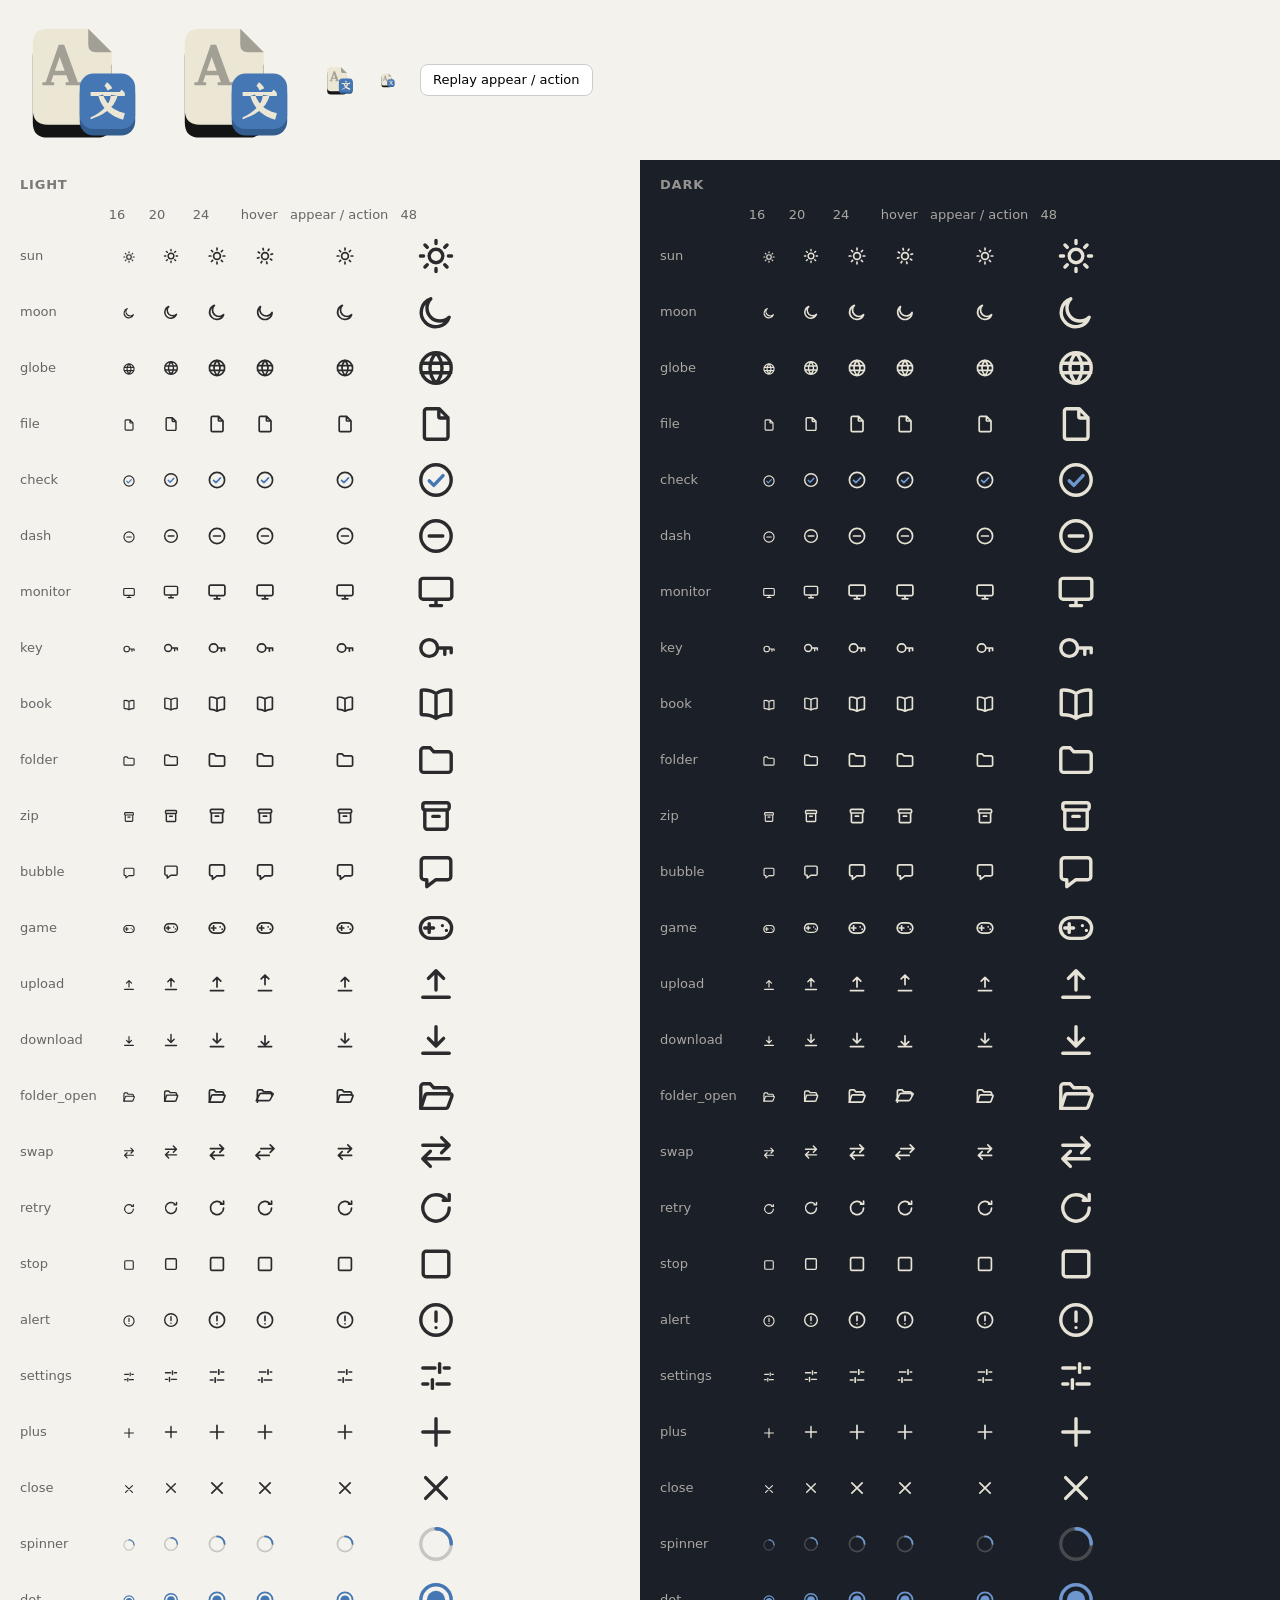
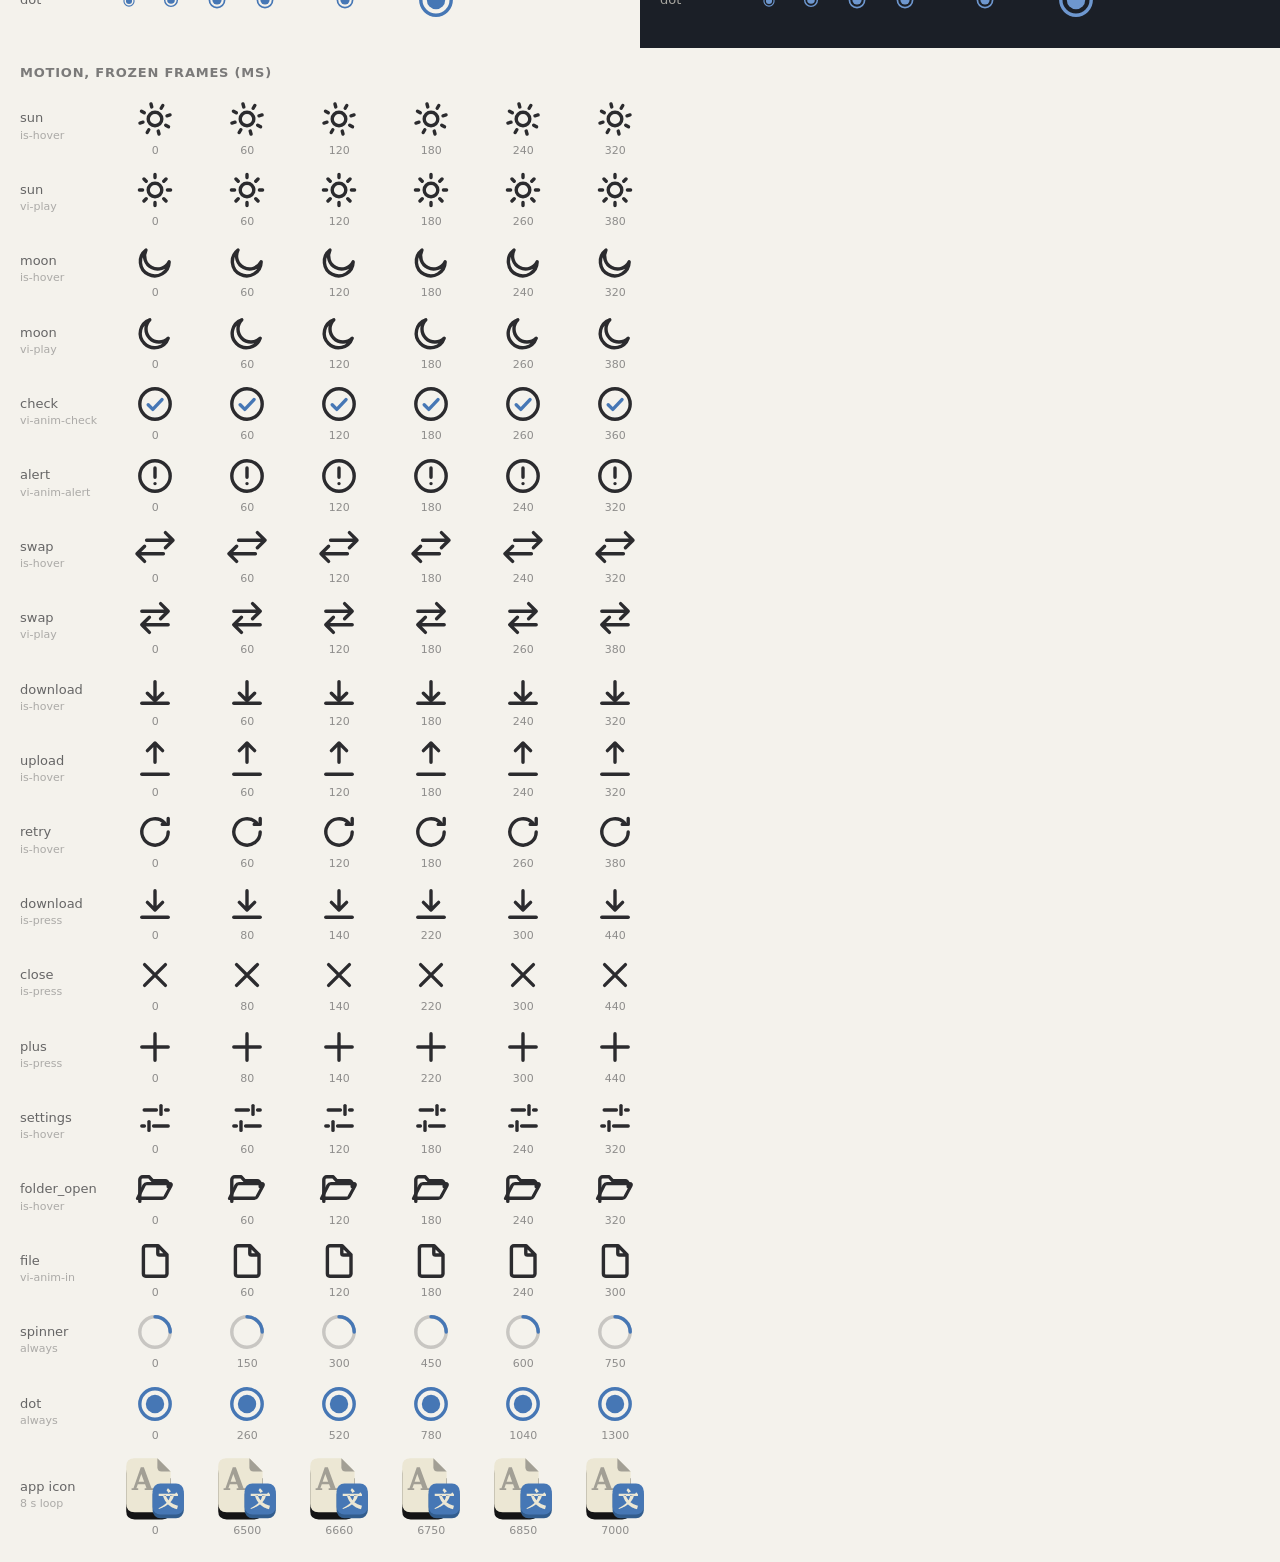
==== commit e96551d0: "WIP icons r3: horizontal key, fuller game pad, framed sliders, matched arrowheads, held press + Lito" ====
--- a/assets/icons-preview.html
+++ b/assets/icons-preview.html
@@ -27,26 +27,30 @@
 .vi-rays, .vi-moon-body, .vi-lift, .vi-drop, .vi-swap-a, .vi-swap-b, .vi-flap, .vi-knob-a, .vi-knob-b {
   transition: transform 300ms var(--vi-ease);
 }
+.vi-retry-arrow { transition: transform 380ms var(--vi-ease); }
+.vi { transition: transform 140ms var(--vi-ease); }
 .vi-rail-a, .vi-rail-b { transition: stroke-dashoffset 300ms var(--vi-ease); }
 .vi-knob-b, .vi-rail-b { transition-delay: 50ms; }
-:is(.vi-host, button, a, label, [role="button"]):is(:hover, :focus-visible, .is-hover) .vi-rays { transform: rotate(45deg); }
+:is(.vi-host, button, a, label, [role="button"]):is(:hover, :focus-visible, .is-hover) .vi-rays { transform: rotate(30deg); }
 :is(.vi-host, button, a, label, [role="button"]):is(:hover, :focus-visible, .is-hover) .vi-moon-body { transform: rotate(-18deg); }
 :is(.vi-host, button, a, label, [role="button"]):is(:hover, :focus-visible, .is-hover) .vi-drop { transform: translateY(2.4px); }
 :is(.vi-host, button, a, label, [role="button"]):is(:hover, :focus-visible, .is-hover) .vi-lift, .vi-drag .vi-lift { transform: translateY(-2.4px); }
-:is(.vi-host, button, a, label, [role="button"]):is(:hover, :focus-visible, .is-hover) .vi-swap-a { transform: translateX(1.4px); }
-:is(.vi-host, button, a, label, [role="button"]):is(:hover, :focus-visible, .is-hover) .vi-swap-b { transform: translateX(-1.4px); }
-:is(.vi-host, button, a, label, [role="button"]):is(:hover, :focus-visible, .is-hover) .vi-flap { transform: translateY(-.8px) skewX(-6deg); }
-:is(.vi-host, button, a, label, [role="button"]):is(:hover, :focus-visible, .is-hover) .vi-knob-a { transform: translateX(1.6px); }
-:is(.vi-host, button, a, label, [role="button"]):is(:hover, :focus-visible, .is-hover) .vi-rail-a { stroke-dashoffset: -1.6; }
-:is(.vi-host, button, a, label, [role="button"]):is(:hover, :focus-visible, .is-hover) .vi-knob-b { transform: translateX(-1.6px); }
-:is(.vi-host, button, a, label, [role="button"]):is(:hover, :focus-visible, .is-hover) .vi-rail-b { stroke-dashoffset: 1.6; }
-:is(.vi-host, button, a, label, [role="button"]):is(:hover, :focus-visible, .is-hover) .vi-retry-arrow { animation: vi-retry 380ms var(--vi-ease) 1; }
-:is(.vi-host, button, a, label, [role="button"]):is(:active, .is-press) .vi-press { animation: vi-pop 240ms var(--vi-ease) 1; }
-
-.vi-anim-check .vi-ring { animation: vi-settle 300ms var(--vi-ease) both; }
-.vi-anim-check .vi-tick { animation: vi-draw 380ms var(--vi-ease) 120ms both; }
+:is(.vi-host, button, a, label, [role="button"]):is(:hover, :focus-visible, .is-hover) .vi-swap-a { transform: translateX(2.4px); }
+:is(.vi-host, button, a, label, [role="button"]):is(:hover, :focus-visible, .is-hover) .vi-swap-b { transform: translateX(-2.4px); }
+:is(.vi-host, button, a, label, [role="button"]):is(:hover, :focus-visible, .is-hover) .vi-flap { transform: translateY(-1.6px) skewX(-10deg); }
+:is(.vi-host, button, a, label, [role="button"]):is(:hover, :focus-visible, .is-hover) .vi-knob-a { transform: translateX(1.2px); }
+:is(.vi-host, button, a, label, [role="button"]):is(:hover, :focus-visible, .is-hover) .vi-rail-a { stroke-dashoffset: -1.2; }
+:is(.vi-host, button, a, label, [role="button"]):is(:hover, :focus-visible, .is-hover) .vi-knob-b { transform: translateX(-1.2px); }
+:is(.vi-host, button, a, label, [role="button"]):is(:hover, :focus-visible, .is-hover) .vi-rail-b { stroke-dashoffset: 1.2; }
+:is(.vi-host, button, a, label, [role="button"]):is(:hover, :focus-visible, .is-hover) .vi-retry-arrow { transform: rotate(360deg); }
+:is(.vi-host, button, a, label, [role="button"]):active > .vi,
+:is(.vi-host, button, a, label, [role="button"]):active .sfts-ico > .vi { transform: scale(.86); }
+.is-press .vi, .vi.is-press { animation: vi-pop 440ms cubic-bezier(.3, .7, .3, 1) 1; }
+
+.vi-anim-check .vi-ring { animation: vi-settle 240ms var(--vi-ease) both; }
+.vi-anim-check .vi-tick { animation: vi-draw 300ms var(--vi-ease) 60ms both; }
 .vi-anim-alert .vi-mark { animation: vi-alert 320ms var(--vi-ease) 1; transform-origin: 12px 16px; }
-.vi-anim-in.vi, .vi-anim-in .vi { animation: vi-in 300ms var(--vi-ease) both; }
+.vi-anim-in.vi, .vi-anim-in .vi { animation: vi-in 280ms var(--vi-ease) both; }
 .vi-play .vi-swap-g { animation: vi-flip 380ms var(--vi-ease) 1; }
 .vi-play .vi-rays { animation: vi-rays-in 380ms var(--vi-ease) 1; }
 .vi-play .vi-moon-body { animation: vi-moon-in 380ms var(--vi-ease) 1; }
@@ -54,24 +58,15 @@
 .vi-dot .vi-pulse-ring { animation: vi-ripple 1600ms var(--vi-ease) infinite; }
 
 @keyframes vi-turn { from { transform: rotate(0); } to { transform: rotate(360deg); } }
-@keyframes vi-retry {
-  0% { transform: rotate(0); } 45% { transform: rotate(220deg) scale(.9); } 100% { transform: rotate(360deg); }
-}
 @keyframes vi-draw {
   from { stroke-dasharray: 1 1; stroke-dashoffset: 1; }
   to { stroke-dasharray: 1 1; stroke-dashoffset: 0; }
 }
 @keyframes vi-settle { from { opacity: 0; transform: scale(.82); } to { opacity: 1; transform: none; } }
-@keyframes vi-alert {
-  0% { transform: scaleY(.6); opacity: 0; } 55% { transform: scaleY(1.12); opacity: 1; } 100% { transform: none; }
-}
-@keyframes vi-pop {
-  0% { transform: scale(1); } 35% { transform: scale(.8); } 70% { transform: scale(1.08); } 100% { transform: none; }
-}
-@keyframes vi-in {
-  0% { opacity: 0; transform: scale(.78); } 60% { opacity: 1; transform: scale(1.06); }
-  100% { opacity: 1; transform: none; }
-}
+@keyframes vi-alert { from { transform: scaleY(.6); opacity: 0; } to { transform: none; opacity: 1; } }
+/* Litora's nav-pop, verbatim (fired once per click via .is-press, as Litora's popNavIcon does) */
+@keyframes vi-pop { 0% { transform: scale(1); } 30% { transform: scale(.78); } 62% { transform: scale(1.14); } 100% { transform: scale(1); } }
+@keyframes vi-in { from { opacity: 0; transform: scale(.78); } to { opacity: 1; transform: none; } }
 @keyframes vi-flip { from { transform: rotate(0); } to { transform: rotate(180deg); } }
 @keyframes vi-rays-in { from { opacity: 0; transform: rotate(-60deg) scale(.7); } to { opacity: 1; transform: none; } }
 @keyframes vi-moon-in { from { opacity: 0; transform: rotate(40deg) scale(.85); } to { opacity: 1; transform: none; } }
@@ -92,8 +87,8 @@
   <img src="icon.svg" width="32" height="32" alt=""><img src="icon.svg" width="16" height="16" alt="">
   <button id="replay" type="button">Replay appear / action</button>
 </header>
-<div class="panels"><section class="panel light"><h2>light</h2><table><tr><th></th><th>16</th><th>20</th><th>24</th><th>hover</th><th>appear / action</th><th>48</th></tr><tr><th>sun</th><td><svg xmlns="http://www.w3.org/2000/svg" width="16" height="16" viewBox="0 0 24 24" fill="none" stroke="currentColor" stroke-width="1.7" stroke-linecap="round" stroke-linejoin="round" class="vi vi-sun" aria-hidden="true"><path d="M12 8.6a3.4 3.4 0 1 0 0 6.8 3.4 3.4 0 0 0 0-6.8"/><path class="vi-rays" d="M12 4.2v1.6M12 18.2v1.6M4.2 12h1.6M18.2 12h1.6M6.5 6.5l1.1 1.1M16.4 16.4l1.1 1.1M6.5 17.5l1.1-1.1M16.4 7.6l1.1-1.1"/></svg></td><td><svg xmlns="http://www.w3.org/2000/svg" width="20" height="20" viewBox="0 0 24 24" fill="none" stroke="currentColor" stroke-width="1.7" stroke-linecap="round" stroke-linejoin="round" class="vi vi-sun" aria-hidden="true"><path d="M12 8.6a3.4 3.4 0 1 0 0 6.8 3.4 3.4 0 0 0 0-6.8"/><path class="vi-rays" d="M12 4.2v1.6M12 18.2v1.6M4.2 12h1.6M18.2 12h1.6M6.5 6.5l1.1 1.1M16.4 16.4l1.1 1.1M6.5 17.5l1.1-1.1M16.4 7.6l1.1-1.1"/></svg></td><td><svg xmlns="http://www.w3.org/2000/svg" width="24" height="24" viewBox="0 0 24 24" fill="none" stroke="currentColor" stroke-width="1.7" stroke-linecap="round" stroke-linejoin="round" class="vi vi-sun" aria-hidden="true"><path d="M12 8.6a3.4 3.4 0 1 0 0 6.8 3.4 3.4 0 0 0 0-6.8"/><path class="vi-rays" d="M12 4.2v1.6M12 18.2v1.6M4.2 12h1.6M18.2 12h1.6M6.5 6.5l1.1 1.1M16.4 16.4l1.1 1.1M6.5 17.5l1.1-1.1M16.4 7.6l1.1-1.1"/></svg></td><td><span class="vi-host is-hover"><svg xmlns="http://www.w3.org/2000/svg" width="24" height="24" viewBox="0 0 24 24" fill="none" stroke="currentColor" stroke-width="1.7" stroke-linecap="round" stroke-linejoin="round" class="vi vi-sun" aria-hidden="true"><path d="M12 8.6a3.4 3.4 0 1 0 0 6.8 3.4 3.4 0 0 0 0-6.8"/><path class="vi-rays" d="M12 4.2v1.6M12 18.2v1.6M4.2 12h1.6M18.2 12h1.6M6.5 6.5l1.1 1.1M16.4 16.4l1.1 1.1M6.5 17.5l1.1-1.1M16.4 7.6l1.1-1.1"/></svg></span></td><td><span class="replay vi-play" data-cls="vi-play"><svg xmlns="http://www.w3.org/2000/svg" width="24" height="24" viewBox="0 0 24 24" fill="none" stroke="currentColor" stroke-width="1.7" stroke-linecap="round" stroke-linejoin="round" class="vi vi-sun" aria-hidden="true"><path d="M12 8.6a3.4 3.4 0 1 0 0 6.8 3.4 3.4 0 0 0 0-6.8"/><path class="vi-rays" d="M12 4.2v1.6M12 18.2v1.6M4.2 12h1.6M18.2 12h1.6M6.5 6.5l1.1 1.1M16.4 16.4l1.1 1.1M6.5 17.5l1.1-1.1M16.4 7.6l1.1-1.1"/></svg></span></td><td><svg xmlns="http://www.w3.org/2000/svg" width="48" height="48" viewBox="0 0 24 24" fill="none" stroke="currentColor" stroke-width="1.7" stroke-linecap="round" stroke-linejoin="round" class="vi vi-sun" aria-hidden="true"><path d="M12 8.6a3.4 3.4 0 1 0 0 6.8 3.4 3.4 0 0 0 0-6.8"/><path class="vi-rays" d="M12 4.2v1.6M12 18.2v1.6M4.2 12h1.6M18.2 12h1.6M6.5 6.5l1.1 1.1M16.4 16.4l1.1 1.1M6.5 17.5l1.1-1.1M16.4 7.6l1.1-1.1"/></svg></td></tr><tr><th>moon</th><td><svg xmlns="http://www.w3.org/2000/svg" width="16" height="16" viewBox="0 0 24 24" fill="none" stroke="currentColor" stroke-width="1.7" stroke-linecap="round" stroke-linejoin="round" class="vi vi-moon" aria-hidden="true"><path class="vi-moon-body" d="M18.6 14.6A7.2 7.2 0 1 1 9.4 5.4a5.6 5.6 0 0 0 9.2 9.2z"/></svg></td><td><svg xmlns="http://www.w3.org/2000/svg" width="20" height="20" viewBox="0 0 24 24" fill="none" stroke="currentColor" stroke-width="1.7" stroke-linecap="round" stroke-linejoin="round" class="vi vi-moon" aria-hidden="true"><path class="vi-moon-body" d="M18.6 14.6A7.2 7.2 0 1 1 9.4 5.4a5.6 5.6 0 0 0 9.2 9.2z"/></svg></td><td><svg xmlns="http://www.w3.org/2000/svg" width="24" height="24" viewBox="0 0 24 24" fill="none" stroke="currentColor" stroke-width="1.7" stroke-linecap="round" stroke-linejoin="round" class="vi vi-moon" aria-hidden="true"><path class="vi-moon-body" d="M18.6 14.6A7.2 7.2 0 1 1 9.4 5.4a5.6 5.6 0 0 0 9.2 9.2z"/></svg></td><td><span class="vi-host is-hover"><svg xmlns="http://www.w3.org/2000/svg" width="24" height="24" viewBox="0 0 24 24" fill="none" stroke="currentColor" stroke-width="1.7" stroke-linecap="round" stroke-linejoin="round" class="vi vi-moon" aria-hidden="true"><path class="vi-moon-body" d="M18.6 14.6A7.2 7.2 0 1 1 9.4 5.4a5.6 5.6 0 0 0 9.2 9.2z"/></svg></span></td><td><span class="replay vi-play" data-cls="vi-play"><svg xmlns="http://www.w3.org/2000/svg" width="24" height="24" viewBox="0 0 24 24" fill="none" stroke="currentColor" stroke-width="1.7" stroke-linecap="round" stroke-linejoin="round" class="vi vi-moon" aria-hidden="true"><path class="vi-moon-body" d="M18.6 14.6A7.2 7.2 0 1 1 9.4 5.4a5.6 5.6 0 0 0 9.2 9.2z"/></svg></span></td><td><svg xmlns="http://www.w3.org/2000/svg" width="48" height="48" viewBox="0 0 24 24" fill="none" stroke="currentColor" stroke-width="1.7" stroke-linecap="round" stroke-linejoin="round" class="vi vi-moon" aria-hidden="true"><path class="vi-moon-body" d="M18.6 14.6A7.2 7.2 0 1 1 9.4 5.4a5.6 5.6 0 0 0 9.2 9.2z"/></svg></td></tr><tr><th>globe</th><td><svg xmlns="http://www.w3.org/2000/svg" width="16" height="16" viewBox="0 0 24 24" fill="none" stroke="currentColor" stroke-width="1.7" stroke-linecap="round" stroke-linejoin="round" class="vi vi-globe" aria-hidden="true"><path d="M12 4.4a7.6 7.6 0 1 0 0 15.2 7.6 7.6 0 0 0 0-15.2M4.6 9.6h14.8M4.6 14.4h14.8M12 4.4c1.9 2.1 3 4.7 3 7.6s-1.1 5.5-3 7.6c-1.9-2.1-3-4.7-3-7.6s1.1-5.5 3-7.6"/></svg></td><td><svg xmlns="http://www.w3.org/2000/svg" width="20" height="20" viewBox="0 0 24 24" fill="none" stroke="currentColor" stroke-width="1.7" stroke-linecap="round" stroke-linejoin="round" class="vi vi-globe" aria-hidden="true"><path d="M12 4.4a7.6 7.6 0 1 0 0 15.2 7.6 7.6 0 0 0 0-15.2M4.6 9.6h14.8M4.6 14.4h14.8M12 4.4c1.9 2.1 3 4.7 3 7.6s-1.1 5.5-3 7.6c-1.9-2.1-3-4.7-3-7.6s1.1-5.5 3-7.6"/></svg></td><td><svg xmlns="http://www.w3.org/2000/svg" width="24" height="24" viewBox="0 0 24 24" fill="none" stroke="currentColor" stroke-width="1.7" stroke-linecap="round" stroke-linejoin="round" class="vi vi-globe" aria-hidden="true"><path d="M12 4.4a7.6 7.6 0 1 0 0 15.2 7.6 7.6 0 0 0 0-15.2M4.6 9.6h14.8M4.6 14.4h14.8M12 4.4c1.9 2.1 3 4.7 3 7.6s-1.1 5.5-3 7.6c-1.9-2.1-3-4.7-3-7.6s1.1-5.5 3-7.6"/></svg></td><td><span class="vi-host is-hover"><svg xmlns="http://www.w3.org/2000/svg" width="24" height="24" viewBox="0 0 24 24" fill="none" stroke="currentColor" stroke-width="1.7" stroke-linecap="round" stroke-linejoin="round" class="vi vi-globe" aria-hidden="true"><path d="M12 4.4a7.6 7.6 0 1 0 0 15.2 7.6 7.6 0 0 0 0-15.2M4.6 9.6h14.8M4.6 14.4h14.8M12 4.4c1.9 2.1 3 4.7 3 7.6s-1.1 5.5-3 7.6c-1.9-2.1-3-4.7-3-7.6s1.1-5.5 3-7.6"/></svg></span></td><td><span class="replay vi-anim-in" data-cls="vi-anim-in"><svg xmlns="http://www.w3.org/2000/svg" width="24" height="24" viewBox="0 0 24 24" fill="none" stroke="currentColor" stroke-width="1.7" stroke-linecap="round" stroke-linejoin="round" class="vi vi-globe" aria-hidden="true"><path d="M12 4.4a7.6 7.6 0 1 0 0 15.2 7.6 7.6 0 0 0 0-15.2M4.6 9.6h14.8M4.6 14.4h14.8M12 4.4c1.9 2.1 3 4.7 3 7.6s-1.1 5.5-3 7.6c-1.9-2.1-3-4.7-3-7.6s1.1-5.5 3-7.6"/></svg></span></td><td><svg xmlns="http://www.w3.org/2000/svg" width="48" height="48" viewBox="0 0 24 24" fill="none" stroke="currentColor" stroke-width="1.7" stroke-linecap="round" stroke-linejoin="round" class="vi vi-globe" aria-hidden="true"><path d="M12 4.4a7.6 7.6 0 1 0 0 15.2 7.6 7.6 0 0 0 0-15.2M4.6 9.6h14.8M4.6 14.4h14.8M12 4.4c1.9 2.1 3 4.7 3 7.6s-1.1 5.5-3 7.6c-1.9-2.1-3-4.7-3-7.6s1.1-5.5 3-7.6"/></svg></td></tr><tr><th>file</th><td><svg xmlns="http://www.w3.org/2000/svg" width="16" height="16" viewBox="0 0 24 24" fill="none" stroke="currentColor" stroke-width="1.7" stroke-linecap="round" stroke-linejoin="round" class="vi vi-file" aria-hidden="true"><path d="M7.4 4.4h6.2l4.4 4.4v9.6a1.2 1.2 0 0 1-1.2 1.2H7.4a1.2 1.2 0 0 1-1.2-1.2V5.6a1.2 1.2 0 0 1 1.2-1.2zM13.4 4.4v3.8a.8.8 0 0 0 .8.8H18"/></svg></td><td><svg xmlns="http://www.w3.org/2000/svg" width="20" height="20" viewBox="0 0 24 24" fill="none" stroke="currentColor" stroke-width="1.7" stroke-linecap="round" stroke-linejoin="round" class="vi vi-file" aria-hidden="true"><path d="M7.4 4.4h6.2l4.4 4.4v9.6a1.2 1.2 0 0 1-1.2 1.2H7.4a1.2 1.2 0 0 1-1.2-1.2V5.6a1.2 1.2 0 0 1 1.2-1.2zM13.4 4.4v3.8a.8.8 0 0 0 .8.8H18"/></svg></td><td><svg xmlns="http://www.w3.org/2000/svg" width="24" height="24" viewBox="0 0 24 24" fill="none" stroke="currentColor" stroke-width="1.7" stroke-linecap="round" stroke-linejoin="round" class="vi vi-file" aria-hidden="true"><path d="M7.4 4.4h6.2l4.4 4.4v9.6a1.2 1.2 0 0 1-1.2 1.2H7.4a1.2 1.2 0 0 1-1.2-1.2V5.6a1.2 1.2 0 0 1 1.2-1.2zM13.4 4.4v3.8a.8.8 0 0 0 .8.8H18"/></svg></td><td><span class="vi-host is-hover"><svg xmlns="http://www.w3.org/2000/svg" width="24" height="24" viewBox="0 0 24 24" fill="none" stroke="currentColor" stroke-width="1.7" stroke-linecap="round" stroke-linejoin="round" class="vi vi-file" aria-hidden="true"><path d="M7.4 4.4h6.2l4.4 4.4v9.6a1.2 1.2 0 0 1-1.2 1.2H7.4a1.2 1.2 0 0 1-1.2-1.2V5.6a1.2 1.2 0 0 1 1.2-1.2zM13.4 4.4v3.8a.8.8 0 0 0 .8.8H18"/></svg></span></td><td><span class="replay vi-anim-in" data-cls="vi-anim-in"><svg xmlns="http://www.w3.org/2000/svg" width="24" height="24" viewBox="0 0 24 24" fill="none" stroke="currentColor" stroke-width="1.7" stroke-linecap="round" stroke-linejoin="round" class="vi vi-file" aria-hidden="true"><path d="M7.4 4.4h6.2l4.4 4.4v9.6a1.2 1.2 0 0 1-1.2 1.2H7.4a1.2 1.2 0 0 1-1.2-1.2V5.6a1.2 1.2 0 0 1 1.2-1.2zM13.4 4.4v3.8a.8.8 0 0 0 .8.8H18"/></svg></span></td><td><svg xmlns="http://www.w3.org/2000/svg" width="48" height="48" viewBox="0 0 24 24" fill="none" stroke="currentColor" stroke-width="1.7" stroke-linecap="round" stroke-linejoin="round" class="vi vi-file" aria-hidden="true"><path d="M7.4 4.4h6.2l4.4 4.4v9.6a1.2 1.2 0 0 1-1.2 1.2H7.4a1.2 1.2 0 0 1-1.2-1.2V5.6a1.2 1.2 0 0 1 1.2-1.2zM13.4 4.4v3.8a.8.8 0 0 0 .8.8H18"/></svg></td></tr><tr><th>check</th><td><svg xmlns="http://www.w3.org/2000/svg" width="16" height="16" viewBox="0 0 24 24" fill="none" stroke="currentColor" stroke-width="1.7" stroke-linecap="round" stroke-linejoin="round" class="vi vi-check" aria-hidden="true"><path class="vi-ring" d="M12 4.4a7.6 7.6 0 1 0 0 15.2 7.6 7.6 0 0 0 0-15.2"/><path class="vi-tick vi-accent" d="M8.6 12.4l2.3 2.3 4.6-4.9" pathLength="1"/></svg></td><td><svg xmlns="http://www.w3.org/2000/svg" width="20" height="20" viewBox="0 0 24 24" fill="none" stroke="currentColor" stroke-width="1.7" stroke-linecap="round" stroke-linejoin="round" class="vi vi-check" aria-hidden="true"><path class="vi-ring" d="M12 4.4a7.6 7.6 0 1 0 0 15.2 7.6 7.6 0 0 0 0-15.2"/><path class="vi-tick vi-accent" d="M8.6 12.4l2.3 2.3 4.6-4.9" pathLength="1"/></svg></td><td><svg xmlns="http://www.w3.org/2000/svg" width="24" height="24" viewBox="0 0 24 24" fill="none" stroke="currentColor" stroke-width="1.7" stroke-linecap="round" stroke-linejoin="round" class="vi vi-check" aria-hidden="true"><path class="vi-ring" d="M12 4.4a7.6 7.6 0 1 0 0 15.2 7.6 7.6 0 0 0 0-15.2"/><path class="vi-tick vi-accent" d="M8.6 12.4l2.3 2.3 4.6-4.9" pathLength="1"/></svg></td><td><span class="vi-host is-hover"><svg xmlns="http://www.w3.org/2000/svg" width="24" height="24" viewBox="0 0 24 24" fill="none" stroke="currentColor" stroke-width="1.7" stroke-linecap="round" stroke-linejoin="round" class="vi vi-check" aria-hidden="true"><path class="vi-ring" d="M12 4.4a7.6 7.6 0 1 0 0 15.2 7.6 7.6 0 0 0 0-15.2"/><path class="vi-tick vi-accent" d="M8.6 12.4l2.3 2.3 4.6-4.9" pathLength="1"/></svg></span></td><td><span class="replay vi-anim-check" data-cls="vi-anim-check"><svg xmlns="http://www.w3.org/2000/svg" width="24" height="24" viewBox="0 0 24 24" fill="none" stroke="currentColor" stroke-width="1.7" stroke-linecap="round" stroke-linejoin="round" class="vi vi-check" aria-hidden="true"><path class="vi-ring" d="M12 4.4a7.6 7.6 0 1 0 0 15.2 7.6 7.6 0 0 0 0-15.2"/><path class="vi-tick vi-accent" d="M8.6 12.4l2.3 2.3 4.6-4.9" pathLength="1"/></svg></span></td><td><svg xmlns="http://www.w3.org/2000/svg" width="48" height="48" viewBox="0 0 24 24" fill="none" stroke="currentColor" stroke-width="1.7" stroke-linecap="round" stroke-linejoin="round" class="vi vi-check" aria-hidden="true"><path class="vi-ring" d="M12 4.4a7.6 7.6 0 1 0 0 15.2 7.6 7.6 0 0 0 0-15.2"/><path class="vi-tick vi-accent" d="M8.6 12.4l2.3 2.3 4.6-4.9" pathLength="1"/></svg></td></tr><tr><th>dash</th><td><svg xmlns="http://www.w3.org/2000/svg" width="16" height="16" viewBox="0 0 24 24" fill="none" stroke="currentColor" stroke-width="1.7" stroke-linecap="round" stroke-linejoin="round" class="vi vi-dash" aria-hidden="true"><path d="M12 4.4a7.6 7.6 0 1 0 0 15.2 7.6 7.6 0 0 0 0-15.2"/><path d="M8.6 12h6.8"/></svg></td><td><svg xmlns="http://www.w3.org/2000/svg" width="20" height="20" viewBox="0 0 24 24" fill="none" stroke="currentColor" stroke-width="1.7" stroke-linecap="round" stroke-linejoin="round" class="vi vi-dash" aria-hidden="true"><path d="M12 4.4a7.6 7.6 0 1 0 0 15.2 7.6 7.6 0 0 0 0-15.2"/><path d="M8.6 12h6.8"/></svg></td><td><svg xmlns="http://www.w3.org/2000/svg" width="24" height="24" viewBox="0 0 24 24" fill="none" stroke="currentColor" stroke-width="1.7" stroke-linecap="round" stroke-linejoin="round" class="vi vi-dash" aria-hidden="true"><path d="M12 4.4a7.6 7.6 0 1 0 0 15.2 7.6 7.6 0 0 0 0-15.2"/><path d="M8.6 12h6.8"/></svg></td><td><span class="vi-host is-hover"><svg xmlns="http://www.w3.org/2000/svg" width="24" height="24" viewBox="0 0 24 24" fill="none" stroke="currentColor" stroke-width="1.7" stroke-linecap="round" stroke-linejoin="round" class="vi vi-dash" aria-hidden="true"><path d="M12 4.4a7.6 7.6 0 1 0 0 15.2 7.6 7.6 0 0 0 0-15.2"/><path d="M8.6 12h6.8"/></svg></span></td><td><span class="replay vi-anim-in" data-cls="vi-anim-in"><svg xmlns="http://www.w3.org/2000/svg" width="24" height="24" viewBox="0 0 24 24" fill="none" stroke="currentColor" stroke-width="1.7" stroke-linecap="round" stroke-linejoin="round" class="vi vi-dash" aria-hidden="true"><path d="M12 4.4a7.6 7.6 0 1 0 0 15.2 7.6 7.6 0 0 0 0-15.2"/><path d="M8.6 12h6.8"/></svg></span></td><td><svg xmlns="http://www.w3.org/2000/svg" width="48" height="48" viewBox="0 0 24 24" fill="none" stroke="currentColor" stroke-width="1.7" stroke-linecap="round" stroke-linejoin="round" class="vi vi-dash" aria-hidden="true"><path d="M12 4.4a7.6 7.6 0 1 0 0 15.2 7.6 7.6 0 0 0 0-15.2"/><path d="M8.6 12h6.8"/></svg></td></tr><tr><th>monitor</th><td><svg xmlns="http://www.w3.org/2000/svg" width="16" height="16" viewBox="0 0 24 24" fill="none" stroke="currentColor" stroke-width="1.7" stroke-linecap="round" stroke-linejoin="round" class="vi vi-monitor" aria-hidden="true"><path d="M5.6 5.2h12.8a1.5 1.5 0 0 1 1.5 1.5v7.4a1.5 1.5 0 0 1-1.5 1.5H5.6a1.5 1.5 0 0 1-1.5-1.5V6.7a1.5 1.5 0 0 1 1.5-1.5zM9.2 18.8h5.6M12 15.6v3.2"/></svg></td><td><svg xmlns="http://www.w3.org/2000/svg" width="20" height="20" viewBox="0 0 24 24" fill="none" stroke="currentColor" stroke-width="1.7" stroke-linecap="round" stroke-linejoin="round" class="vi vi-monitor" aria-hidden="true"><path d="M5.6 5.2h12.8a1.5 1.5 0 0 1 1.5 1.5v7.4a1.5 1.5 0 0 1-1.5 1.5H5.6a1.5 1.5 0 0 1-1.5-1.5V6.7a1.5 1.5 0 0 1 1.5-1.5zM9.2 18.8h5.6M12 15.6v3.2"/></svg></td><td><svg xmlns="http://www.w3.org/2000/svg" width="24" height="24" viewBox="0 0 24 24" fill="none" stroke="currentColor" stroke-width="1.7" stroke-linecap="round" stroke-linejoin="round" class="vi vi-monitor" aria-hidden="true"><path d="M5.6 5.2h12.8a1.5 1.5 0 0 1 1.5 1.5v7.4a1.5 1.5 0 0 1-1.5 1.5H5.6a1.5 1.5 0 0 1-1.5-1.5V6.7a1.5 1.5 0 0 1 1.5-1.5zM9.2 18.8h5.6M12 15.6v3.2"/></svg></td><td><span class="vi-host is-hover"><svg xmlns="http://www.w3.org/2000/svg" width="24" height="24" viewBox="0 0 24 24" fill="none" stroke="currentColor" stroke-width="1.7" stroke-linecap="round" stroke-linejoin="round" class="vi vi-monitor" aria-hidden="true"><path d="M5.6 5.2h12.8a1.5 1.5 0 0 1 1.5 1.5v7.4a1.5 1.5 0 0 1-1.5 1.5H5.6a1.5 1.5 0 0 1-1.5-1.5V6.7a1.5 1.5 0 0 1 1.5-1.5zM9.2 18.8h5.6M12 15.6v3.2"/></svg></span></td><td><span class="replay vi-anim-in" data-cls="vi-anim-in"><svg xmlns="http://www.w3.org/2000/svg" width="24" height="24" viewBox="0 0 24 24" fill="none" stroke="currentColor" stroke-width="1.7" stroke-linecap="round" stroke-linejoin="round" class="vi vi-monitor" aria-hidden="true"><path d="M5.6 5.2h12.8a1.5 1.5 0 0 1 1.5 1.5v7.4a1.5 1.5 0 0 1-1.5 1.5H5.6a1.5 1.5 0 0 1-1.5-1.5V6.7a1.5 1.5 0 0 1 1.5-1.5zM9.2 18.8h5.6M12 15.6v3.2"/></svg></span></td><td><svg xmlns="http://www.w3.org/2000/svg" width="48" height="48" viewBox="0 0 24 24" fill="none" stroke="currentColor" stroke-width="1.7" stroke-linecap="round" stroke-linejoin="round" class="vi vi-monitor" aria-hidden="true"><path d="M5.6 5.2h12.8a1.5 1.5 0 0 1 1.5 1.5v7.4a1.5 1.5 0 0 1-1.5 1.5H5.6a1.5 1.5 0 0 1-1.5-1.5V6.7a1.5 1.5 0 0 1 1.5-1.5zM9.2 18.8h5.6M12 15.6v3.2"/></svg></td></tr><tr><th>key</th><td><svg xmlns="http://www.w3.org/2000/svg" width="16" height="16" viewBox="0 0 24 24" fill="none" stroke="currentColor" stroke-width="1.7" stroke-linecap="round" stroke-linejoin="round" class="vi vi-key" aria-hidden="true"><path d="M14.8 4.2a5 5 0 1 0 0 10 5 5 0 0 0 0-10M11.3 12.7 4.4 19.6M7 17l2 2M9.4 14.6l2 2"/></svg></td><td><svg xmlns="http://www.w3.org/2000/svg" width="20" height="20" viewBox="0 0 24 24" fill="none" stroke="currentColor" stroke-width="1.7" stroke-linecap="round" stroke-linejoin="round" class="vi vi-key" aria-hidden="true"><path d="M14.8 4.2a5 5 0 1 0 0 10 5 5 0 0 0 0-10M11.3 12.7 4.4 19.6M7 17l2 2M9.4 14.6l2 2"/></svg></td><td><svg xmlns="http://www.w3.org/2000/svg" width="24" height="24" viewBox="0 0 24 24" fill="none" stroke="currentColor" stroke-width="1.7" stroke-linecap="round" stroke-linejoin="round" class="vi vi-key" aria-hidden="true"><path d="M14.8 4.2a5 5 0 1 0 0 10 5 5 0 0 0 0-10M11.3 12.7 4.4 19.6M7 17l2 2M9.4 14.6l2 2"/></svg></td><td><span class="vi-host is-hover"><svg xmlns="http://www.w3.org/2000/svg" width="24" height="24" viewBox="0 0 24 24" fill="none" stroke="currentColor" stroke-width="1.7" stroke-linecap="round" stroke-linejoin="round" class="vi vi-key" aria-hidden="true"><path d="M14.8 4.2a5 5 0 1 0 0 10 5 5 0 0 0 0-10M11.3 12.7 4.4 19.6M7 17l2 2M9.4 14.6l2 2"/></svg></span></td><td><span class="replay vi-anim-in" data-cls="vi-anim-in"><svg xmlns="http://www.w3.org/2000/svg" width="24" height="24" viewBox="0 0 24 24" fill="none" stroke="currentColor" stroke-width="1.7" stroke-linecap="round" stroke-linejoin="round" class="vi vi-key" aria-hidden="true"><path d="M14.8 4.2a5 5 0 1 0 0 10 5 5 0 0 0 0-10M11.3 12.7 4.4 19.6M7 17l2 2M9.4 14.6l2 2"/></svg></span></td><td><svg xmlns="http://www.w3.org/2000/svg" width="48" height="48" viewBox="0 0 24 24" fill="none" stroke="currentColor" stroke-width="1.7" stroke-linecap="round" stroke-linejoin="round" class="vi vi-key" aria-hidden="true"><path d="M14.8 4.2a5 5 0 1 0 0 10 5 5 0 0 0 0-10M11.3 12.7 4.4 19.6M7 17l2 2M9.4 14.6l2 2"/></svg></td></tr><tr><th>book</th><td><svg xmlns="http://www.w3.org/2000/svg" width="16" height="16" viewBox="0 0 24 24" fill="none" stroke="currentColor" stroke-width="1.7" stroke-linecap="round" stroke-linejoin="round" class="vi vi-book" aria-hidden="true"><path d="M12 6.8C10.1 5.5 7.9 4.9 5.4 5a.8.8 0 0 0-.8.8v10.8a.8.8 0 0 0 .8.8c2.5-.1 4.7.5 6.6 1.8 1.9-1.3 4.1-1.9 6.6-1.8a.8.8 0 0 0 .8-.8V5.8a.8.8 0 0 0-.8-.8c-2.5-.1-4.7.5-6.6 1.8zM12 6.8v12.4"/></svg></td><td><svg xmlns="http://www.w3.org/2000/svg" width="20" height="20" viewBox="0 0 24 24" fill="none" stroke="currentColor" stroke-width="1.7" stroke-linecap="round" stroke-linejoin="round" class="vi vi-book" aria-hidden="true"><path d="M12 6.8C10.1 5.5 7.9 4.9 5.4 5a.8.8 0 0 0-.8.8v10.8a.8.8 0 0 0 .8.8c2.5-.1 4.7.5 6.6 1.8 1.9-1.3 4.1-1.9 6.6-1.8a.8.8 0 0 0 .8-.8V5.8a.8.8 0 0 0-.8-.8c-2.5-.1-4.7.5-6.6 1.8zM12 6.8v12.4"/></svg></td><td><svg xmlns="http://www.w3.org/2000/svg" width="24" height="24" viewBox="0 0 24 24" fill="none" stroke="currentColor" stroke-width="1.7" stroke-linecap="round" stroke-linejoin="round" class="vi vi-book" aria-hidden="true"><path d="M12 6.8C10.1 5.5 7.9 4.9 5.4 5a.8.8 0 0 0-.8.8v10.8a.8.8 0 0 0 .8.8c2.5-.1 4.7.5 6.6 1.8 1.9-1.3 4.1-1.9 6.6-1.8a.8.8 0 0 0 .8-.8V5.8a.8.8 0 0 0-.8-.8c-2.5-.1-4.7.5-6.6 1.8zM12 6.8v12.4"/></svg></td><td><span class="vi-host is-hover"><svg xmlns="http://www.w3.org/2000/svg" width="24" height="24" viewBox="0 0 24 24" fill="none" stroke="currentColor" stroke-width="1.7" stroke-linecap="round" stroke-linejoin="round" class="vi vi-book" aria-hidden="true"><path d="M12 6.8C10.1 5.5 7.9 4.9 5.4 5a.8.8 0 0 0-.8.8v10.8a.8.8 0 0 0 .8.8c2.5-.1 4.7.5 6.6 1.8 1.9-1.3 4.1-1.9 6.6-1.8a.8.8 0 0 0 .8-.8V5.8a.8.8 0 0 0-.8-.8c-2.5-.1-4.7.5-6.6 1.8zM12 6.8v12.4"/></svg></span></td><td><span class="replay vi-anim-in" data-cls="vi-anim-in"><svg xmlns="http://www.w3.org/2000/svg" width="24" height="24" viewBox="0 0 24 24" fill="none" stroke="currentColor" stroke-width="1.7" stroke-linecap="round" stroke-linejoin="round" class="vi vi-book" aria-hidden="true"><path d="M12 6.8C10.1 5.5 7.9 4.9 5.4 5a.8.8 0 0 0-.8.8v10.8a.8.8 0 0 0 .8.8c2.5-.1 4.7.5 6.6 1.8 1.9-1.3 4.1-1.9 6.6-1.8a.8.8 0 0 0 .8-.8V5.8a.8.8 0 0 0-.8-.8c-2.5-.1-4.7.5-6.6 1.8zM12 6.8v12.4"/></svg></span></td><td><svg xmlns="http://www.w3.org/2000/svg" width="48" height="48" viewBox="0 0 24 24" fill="none" stroke="currentColor" stroke-width="1.7" stroke-linecap="round" stroke-linejoin="round" class="vi vi-book" aria-hidden="true"><path d="M12 6.8C10.1 5.5 7.9 4.9 5.4 5a.8.8 0 0 0-.8.8v10.8a.8.8 0 0 0 .8.8c2.5-.1 4.7.5 6.6 1.8 1.9-1.3 4.1-1.9 6.6-1.8a.8.8 0 0 0 .8-.8V5.8a.8.8 0 0 0-.8-.8c-2.5-.1-4.7.5-6.6 1.8zM12 6.8v12.4"/></svg></td></tr><tr><th>folder</th><td><svg xmlns="http://www.w3.org/2000/svg" width="16" height="16" viewBox="0 0 24 24" fill="none" stroke="currentColor" stroke-width="1.7" stroke-linecap="round" stroke-linejoin="round" class="vi vi-folder" aria-hidden="true"><path d="M4.4 7.4a1.5 1.5 0 0 1 1.5-1.5h3.2l1.8 2h7.2a1.5 1.5 0 0 1 1.5 1.5v7.3a1.5 1.5 0 0 1-1.5 1.5H5.9a1.5 1.5 0 0 1-1.5-1.5z"/></svg></td><td><svg xmlns="http://www.w3.org/2000/svg" width="20" height="20" viewBox="0 0 24 24" fill="none" stroke="currentColor" stroke-width="1.7" stroke-linecap="round" stroke-linejoin="round" class="vi vi-folder" aria-hidden="true"><path d="M4.4 7.4a1.5 1.5 0 0 1 1.5-1.5h3.2l1.8 2h7.2a1.5 1.5 0 0 1 1.5 1.5v7.3a1.5 1.5 0 0 1-1.5 1.5H5.9a1.5 1.5 0 0 1-1.5-1.5z"/></svg></td><td><svg xmlns="http://www.w3.org/2000/svg" width="24" height="24" viewBox="0 0 24 24" fill="none" stroke="currentColor" stroke-width="1.7" stroke-linecap="round" stroke-linejoin="round" class="vi vi-folder" aria-hidden="true"><path d="M4.4 7.4a1.5 1.5 0 0 1 1.5-1.5h3.2l1.8 2h7.2a1.5 1.5 0 0 1 1.5 1.5v7.3a1.5 1.5 0 0 1-1.5 1.5H5.9a1.5 1.5 0 0 1-1.5-1.5z"/></svg></td><td><span class="vi-host is-hover"><svg xmlns="http://www.w3.org/2000/svg" width="24" height="24" viewBox="0 0 24 24" fill="none" stroke="currentColor" stroke-width="1.7" stroke-linecap="round" stroke-linejoin="round" class="vi vi-folder" aria-hidden="true"><path d="M4.4 7.4a1.5 1.5 0 0 1 1.5-1.5h3.2l1.8 2h7.2a1.5 1.5 0 0 1 1.5 1.5v7.3a1.5 1.5 0 0 1-1.5 1.5H5.9a1.5 1.5 0 0 1-1.5-1.5z"/></svg></span></td><td><span class="replay vi-anim-in" data-cls="vi-anim-in"><svg xmlns="http://www.w3.org/2000/svg" width="24" height="24" viewBox="0 0 24 24" fill="none" stroke="currentColor" stroke-width="1.7" stroke-linecap="round" stroke-linejoin="round" class="vi vi-folder" aria-hidden="true"><path d="M4.4 7.4a1.5 1.5 0 0 1 1.5-1.5h3.2l1.8 2h7.2a1.5 1.5 0 0 1 1.5 1.5v7.3a1.5 1.5 0 0 1-1.5 1.5H5.9a1.5 1.5 0 0 1-1.5-1.5z"/></svg></span></td><td><svg xmlns="http://www.w3.org/2000/svg" width="48" height="48" viewBox="0 0 24 24" fill="none" stroke="currentColor" stroke-width="1.7" stroke-linecap="round" stroke-linejoin="round" class="vi vi-folder" aria-hidden="true"><path d="M4.4 7.4a1.5 1.5 0 0 1 1.5-1.5h3.2l1.8 2h7.2a1.5 1.5 0 0 1 1.5 1.5v7.3a1.5 1.5 0 0 1-1.5 1.5H5.9a1.5 1.5 0 0 1-1.5-1.5z"/></svg></td></tr><tr><th>zip</th><td><svg xmlns="http://www.w3.org/2000/svg" width="16" height="16" viewBox="0 0 24 24" fill="none" stroke="currentColor" stroke-width="1.7" stroke-linecap="round" stroke-linejoin="round" class="vi vi-zip" aria-hidden="true"><path d="M6.6 5.4h10.8a1.2 1.2 0 0 1 1.2 1.2v1.2a1.2 1.2 0 0 1-1.2 1.2H6.6a1.2 1.2 0 0 1-1.2-1.2V6.6a1.2 1.2 0 0 1 1.2-1.2zM6.4 9v8.4a1.2 1.2 0 0 0 1.2 1.2h8.8a1.2 1.2 0 0 0 1.2-1.2V9M10.4 12.2h3.2"/></svg></td><td><svg xmlns="http://www.w3.org/2000/svg" width="20" height="20" viewBox="0 0 24 24" fill="none" stroke="currentColor" stroke-width="1.7" stroke-linecap="round" stroke-linejoin="round" class="vi vi-zip" aria-hidden="true"><path d="M6.6 5.4h10.8a1.2 1.2 0 0 1 1.2 1.2v1.2a1.2 1.2 0 0 1-1.2 1.2H6.6a1.2 1.2 0 0 1-1.2-1.2V6.6a1.2 1.2 0 0 1 1.2-1.2zM6.4 9v8.4a1.2 1.2 0 0 0 1.2 1.2h8.8a1.2 1.2 0 0 0 1.2-1.2V9M10.4 12.2h3.2"/></svg></td><td><svg xmlns="http://www.w3.org/2000/svg" width="24" height="24" viewBox="0 0 24 24" fill="none" stroke="currentColor" stroke-width="1.7" stroke-linecap="round" stroke-linejoin="round" class="vi vi-zip" aria-hidden="true"><path d="M6.6 5.4h10.8a1.2 1.2 0 0 1 1.2 1.2v1.2a1.2 1.2 0 0 1-1.2 1.2H6.6a1.2 1.2 0 0 1-1.2-1.2V6.6a1.2 1.2 0 0 1 1.2-1.2zM6.4 9v8.4a1.2 1.2 0 0 0 1.2 1.2h8.8a1.2 1.2 0 0 0 1.2-1.2V9M10.4 12.2h3.2"/></svg></td><td><span class="vi-host is-hover"><svg xmlns="http://www.w3.org/2000/svg" width="24" height="24" viewBox="0 0 24 24" fill="none" stroke="currentColor" stroke-width="1.7" stroke-linecap="round" stroke-linejoin="round" class="vi vi-zip" aria-hidden="true"><path d="M6.6 5.4h10.8a1.2 1.2 0 0 1 1.2 1.2v1.2a1.2 1.2 0 0 1-1.2 1.2H6.6a1.2 1.2 0 0 1-1.2-1.2V6.6a1.2 1.2 0 0 1 1.2-1.2zM6.4 9v8.4a1.2 1.2 0 0 0 1.2 1.2h8.8a1.2 1.2 0 0 0 1.2-1.2V9M10.4 12.2h3.2"/></svg></span></td><td><span class="replay vi-anim-in" data-cls="vi-anim-in"><svg xmlns="http://www.w3.org/2000/svg" width="24" height="24" viewBox="0 0 24 24" fill="none" stroke="currentColor" stroke-width="1.7" stroke-linecap="round" stroke-linejoin="round" class="vi vi-zip" aria-hidden="true"><path d="M6.6 5.4h10.8a1.2 1.2 0 0 1 1.2 1.2v1.2a1.2 1.2 0 0 1-1.2 1.2H6.6a1.2 1.2 0 0 1-1.2-1.2V6.6a1.2 1.2 0 0 1 1.2-1.2zM6.4 9v8.4a1.2 1.2 0 0 0 1.2 1.2h8.8a1.2 1.2 0 0 0 1.2-1.2V9M10.4 12.2h3.2"/></svg></span></td><td><svg xmlns="http://www.w3.org/2000/svg" width="48" height="48" viewBox="0 0 24 24" fill="none" stroke="currentColor" stroke-width="1.7" stroke-linecap="round" stroke-linejoin="round" class="vi vi-zip" aria-hidden="true"><path d="M6.6 5.4h10.8a1.2 1.2 0 0 1 1.2 1.2v1.2a1.2 1.2 0 0 1-1.2 1.2H6.6a1.2 1.2 0 0 1-1.2-1.2V6.6a1.2 1.2 0 0 1 1.2-1.2zM6.4 9v8.4a1.2 1.2 0 0 0 1.2 1.2h8.8a1.2 1.2 0 0 0 1.2-1.2V9M10.4 12.2h3.2"/></svg></td></tr><tr><th>bubble</th><td><svg xmlns="http://www.w3.org/2000/svg" width="16" height="16" viewBox="0 0 24 24" fill="none" stroke="currentColor" stroke-width="1.7" stroke-linecap="round" stroke-linejoin="round" class="vi vi-bubble" aria-hidden="true"><path d="M6.2 5.5h11.6a1.6 1.6 0 0 1 1.6 1.6v7.8a1.6 1.6 0 0 1-1.6 1.6h-6L7.4 19.9v-3.4H6.2a1.6 1.6 0 0 1-1.6-1.6V7.1a1.6 1.6 0 0 1 1.6-1.6z"/></svg></td><td><svg xmlns="http://www.w3.org/2000/svg" width="20" height="20" viewBox="0 0 24 24" fill="none" stroke="currentColor" stroke-width="1.7" stroke-linecap="round" stroke-linejoin="round" class="vi vi-bubble" aria-hidden="true"><path d="M6.2 5.5h11.6a1.6 1.6 0 0 1 1.6 1.6v7.8a1.6 1.6 0 0 1-1.6 1.6h-6L7.4 19.9v-3.4H6.2a1.6 1.6 0 0 1-1.6-1.6V7.1a1.6 1.6 0 0 1 1.6-1.6z"/></svg></td><td><svg xmlns="http://www.w3.org/2000/svg" width="24" height="24" viewBox="0 0 24 24" fill="none" stroke="currentColor" stroke-width="1.7" stroke-linecap="round" stroke-linejoin="round" class="vi vi-bubble" aria-hidden="true"><path d="M6.2 5.5h11.6a1.6 1.6 0 0 1 1.6 1.6v7.8a1.6 1.6 0 0 1-1.6 1.6h-6L7.4 19.9v-3.4H6.2a1.6 1.6 0 0 1-1.6-1.6V7.1a1.6 1.6 0 0 1 1.6-1.6z"/></svg></td><td><span class="vi-host is-hover"><svg xmlns="http://www.w3.org/2000/svg" width="24" height="24" viewBox="0 0 24 24" fill="none" stroke="currentColor" stroke-width="1.7" stroke-linecap="round" stroke-linejoin="round" class="vi vi-bubble" aria-hidden="true"><path d="M6.2 5.5h11.6a1.6 1.6 0 0 1 1.6 1.6v7.8a1.6 1.6 0 0 1-1.6 1.6h-6L7.4 19.9v-3.4H6.2a1.6 1.6 0 0 1-1.6-1.6V7.1a1.6 1.6 0 0 1 1.6-1.6z"/></svg></span></td><td><span class="replay vi-anim-in" data-cls="vi-anim-in"><svg xmlns="http://www.w3.org/2000/svg" width="24" height="24" viewBox="0 0 24 24" fill="none" stroke="currentColor" stroke-width="1.7" stroke-linecap="round" stroke-linejoin="round" class="vi vi-bubble" aria-hidden="true"><path d="M6.2 5.5h11.6a1.6 1.6 0 0 1 1.6 1.6v7.8a1.6 1.6 0 0 1-1.6 1.6h-6L7.4 19.9v-3.4H6.2a1.6 1.6 0 0 1-1.6-1.6V7.1a1.6 1.6 0 0 1 1.6-1.6z"/></svg></span></td><td><svg xmlns="http://www.w3.org/2000/svg" width="48" height="48" viewBox="0 0 24 24" fill="none" stroke="currentColor" stroke-width="1.7" stroke-linecap="round" stroke-linejoin="round" class="vi vi-bubble" aria-hidden="true"><path d="M6.2 5.5h11.6a1.6 1.6 0 0 1 1.6 1.6v7.8a1.6 1.6 0 0 1-1.6 1.6h-6L7.4 19.9v-3.4H6.2a1.6 1.6 0 0 1-1.6-1.6V7.1a1.6 1.6 0 0 1 1.6-1.6z"/></svg></td></tr><tr><th>game</th><td><svg xmlns="http://www.w3.org/2000/svg" width="16" height="16" viewBox="0 0 24 24" fill="none" stroke="currentColor" stroke-width="1.7" stroke-linecap="round" stroke-linejoin="round" class="vi vi-game" aria-hidden="true"><path d="M8.6 7.6h6.8a4.2 4.2 0 0 1 4.2 4.2v.4a4.2 4.2 0 0 1-4.2 4.2H8.6a4.2 4.2 0 0 1-4.2-4.2v-.4a4.2 4.2 0 0 1 4.2-4.2zM8.6 10.4v3.2M7 12h3.2M15.2 10.8h.01M17.2 13.2h.01"/></svg></td><td><svg xmlns="http://www.w3.org/2000/svg" width="20" height="20" viewBox="0 0 24 24" fill="none" stroke="currentColor" stroke-width="1.7" stroke-linecap="round" stroke-linejoin="round" class="vi vi-game" aria-hidden="true"><path d="M8.6 7.6h6.8a4.2 4.2 0 0 1 4.2 4.2v.4a4.2 4.2 0 0 1-4.2 4.2H8.6a4.2 4.2 0 0 1-4.2-4.2v-.4a4.2 4.2 0 0 1 4.2-4.2zM8.6 10.4v3.2M7 12h3.2M15.2 10.8h.01M17.2 13.2h.01"/></svg></td><td><svg xmlns="http://www.w3.org/2000/svg" width="24" height="24" viewBox="0 0 24 24" fill="none" stroke="currentColor" stroke-width="1.7" stroke-linecap="round" stroke-linejoin="round" class="vi vi-game" aria-hidden="true"><path d="M8.6 7.6h6.8a4.2 4.2 0 0 1 4.2 4.2v.4a4.2 4.2 0 0 1-4.2 4.2H8.6a4.2 4.2 0 0 1-4.2-4.2v-.4a4.2 4.2 0 0 1 4.2-4.2zM8.6 10.4v3.2M7 12h3.2M15.2 10.8h.01M17.2 13.2h.01"/></svg></td><td><span class="vi-host is-hover"><svg xmlns="http://www.w3.org/2000/svg" width="24" height="24" viewBox="0 0 24 24" fill="none" stroke="currentColor" stroke-width="1.7" stroke-linecap="round" stroke-linejoin="round" class="vi vi-game" aria-hidden="true"><path d="M8.6 7.6h6.8a4.2 4.2 0 0 1 4.2 4.2v.4a4.2 4.2 0 0 1-4.2 4.2H8.6a4.2 4.2 0 0 1-4.2-4.2v-.4a4.2 4.2 0 0 1 4.2-4.2zM8.6 10.4v3.2M7 12h3.2M15.2 10.8h.01M17.2 13.2h.01"/></svg></span></td><td><span class="replay vi-anim-in" data-cls="vi-anim-in"><svg xmlns="http://www.w3.org/2000/svg" width="24" height="24" viewBox="0 0 24 24" fill="none" stroke="currentColor" stroke-width="1.7" stroke-linecap="round" stroke-linejoin="round" class="vi vi-game" aria-hidden="true"><path d="M8.6 7.6h6.8a4.2 4.2 0 0 1 4.2 4.2v.4a4.2 4.2 0 0 1-4.2 4.2H8.6a4.2 4.2 0 0 1-4.2-4.2v-.4a4.2 4.2 0 0 1 4.2-4.2zM8.6 10.4v3.2M7 12h3.2M15.2 10.8h.01M17.2 13.2h.01"/></svg></span></td><td><svg xmlns="http://www.w3.org/2000/svg" width="48" height="48" viewBox="0 0 24 24" fill="none" stroke="currentColor" stroke-width="1.7" stroke-linecap="round" stroke-linejoin="round" class="vi vi-game" aria-hidden="true"><path d="M8.6 7.6h6.8a4.2 4.2 0 0 1 4.2 4.2v.4a4.2 4.2 0 0 1-4.2 4.2H8.6a4.2 4.2 0 0 1-4.2-4.2v-.4a4.2 4.2 0 0 1 4.2-4.2zM8.6 10.4v3.2M7 12h3.2M15.2 10.8h.01M17.2 13.2h.01"/></svg></td></tr><tr><th>upload</th><td><svg xmlns="http://www.w3.org/2000/svg" width="16" height="16" viewBox="0 0 24 24" fill="none" stroke="currentColor" stroke-width="1.7" stroke-linecap="round" stroke-linejoin="round" class="vi vi-upload" aria-hidden="true"><path class="vi-lift" d="M12 15V5.4M8.2 9.2 12 5.4l3.8 3.8"/><path d="M5.4 18.6h13.2"/></svg></td><td><svg xmlns="http://www.w3.org/2000/svg" width="20" height="20" viewBox="0 0 24 24" fill="none" stroke="currentColor" stroke-width="1.7" stroke-linecap="round" stroke-linejoin="round" class="vi vi-upload" aria-hidden="true"><path class="vi-lift" d="M12 15V5.4M8.2 9.2 12 5.4l3.8 3.8"/><path d="M5.4 18.6h13.2"/></svg></td><td><svg xmlns="http://www.w3.org/2000/svg" width="24" height="24" viewBox="0 0 24 24" fill="none" stroke="currentColor" stroke-width="1.7" stroke-linecap="round" stroke-linejoin="round" class="vi vi-upload" aria-hidden="true"><path class="vi-lift" d="M12 15V5.4M8.2 9.2 12 5.4l3.8 3.8"/><path d="M5.4 18.6h13.2"/></svg></td><td><span class="vi-host is-hover"><svg xmlns="http://www.w3.org/2000/svg" width="24" height="24" viewBox="0 0 24 24" fill="none" stroke="currentColor" stroke-width="1.7" stroke-linecap="round" stroke-linejoin="round" class="vi vi-upload" aria-hidden="true"><path class="vi-lift" d="M12 15V5.4M8.2 9.2 12 5.4l3.8 3.8"/><path d="M5.4 18.6h13.2"/></svg></span></td><td><span class="replay vi-anim-in" data-cls="vi-anim-in"><svg xmlns="http://www.w3.org/2000/svg" width="24" height="24" viewBox="0 0 24 24" fill="none" stroke="currentColor" stroke-width="1.7" stroke-linecap="round" stroke-linejoin="round" class="vi vi-upload" aria-hidden="true"><path class="vi-lift" d="M12 15V5.4M8.2 9.2 12 5.4l3.8 3.8"/><path d="M5.4 18.6h13.2"/></svg></span></td><td><svg xmlns="http://www.w3.org/2000/svg" width="48" height="48" viewBox="0 0 24 24" fill="none" stroke="currentColor" stroke-width="1.7" stroke-linecap="round" stroke-linejoin="round" class="vi vi-upload" aria-hidden="true"><path class="vi-lift" d="M12 15V5.4M8.2 9.2 12 5.4l3.8 3.8"/><path d="M5.4 18.6h13.2"/></svg></td></tr><tr><th>download</th><td><svg xmlns="http://www.w3.org/2000/svg" width="16" height="16" viewBox="0 0 24 24" fill="none" stroke="currentColor" stroke-width="1.7" stroke-linecap="round" stroke-linejoin="round" class="vi vi-download" aria-hidden="true"><path class="vi-drop" d="M12 5.4V15M8.2 11.2 12 15l3.8-3.8"/><path d="M5.4 18.6h13.2"/></svg></td><td><svg xmlns="http://www.w3.org/2000/svg" width="20" height="20" viewBox="0 0 24 24" fill="none" stroke="currentColor" stroke-width="1.7" stroke-linecap="round" stroke-linejoin="round" class="vi vi-download" aria-hidden="true"><path class="vi-drop" d="M12 5.4V15M8.2 11.2 12 15l3.8-3.8"/><path d="M5.4 18.6h13.2"/></svg></td><td><svg xmlns="http://www.w3.org/2000/svg" width="24" height="24" viewBox="0 0 24 24" fill="none" stroke="currentColor" stroke-width="1.7" stroke-linecap="round" stroke-linejoin="round" class="vi vi-download" aria-hidden="true"><path class="vi-drop" d="M12 5.4V15M8.2 11.2 12 15l3.8-3.8"/><path d="M5.4 18.6h13.2"/></svg></td><td><span class="vi-host is-hover"><svg xmlns="http://www.w3.org/2000/svg" width="24" height="24" viewBox="0 0 24 24" fill="none" stroke="currentColor" stroke-width="1.7" stroke-linecap="round" stroke-linejoin="round" class="vi vi-download" aria-hidden="true"><path class="vi-drop" d="M12 5.4V15M8.2 11.2 12 15l3.8-3.8"/><path d="M5.4 18.6h13.2"/></svg></span></td><td><span class="replay vi-anim-in" data-cls="vi-anim-in"><svg xmlns="http://www.w3.org/2000/svg" width="24" height="24" viewBox="0 0 24 24" fill="none" stroke="currentColor" stroke-width="1.7" stroke-linecap="round" stroke-linejoin="round" class="vi vi-download" aria-hidden="true"><path class="vi-drop" d="M12 5.4V15M8.2 11.2 12 15l3.8-3.8"/><path d="M5.4 18.6h13.2"/></svg></span></td><td><svg xmlns="http://www.w3.org/2000/svg" width="48" height="48" viewBox="0 0 24 24" fill="none" stroke="currentColor" stroke-width="1.7" stroke-linecap="round" stroke-linejoin="round" class="vi vi-download" aria-hidden="true"><path class="vi-drop" d="M12 5.4V15M8.2 11.2 12 15l3.8-3.8"/><path d="M5.4 18.6h13.2"/></svg></td></tr><tr><th>folder_open</th><td><svg xmlns="http://www.w3.org/2000/svg" width="16" height="16" viewBox="0 0 24 24" fill="none" stroke="currentColor" stroke-width="1.7" stroke-linecap="round" stroke-linejoin="round" class="vi vi-folder-open" aria-hidden="true"><path d="M4.4 18.2V7.4a1.5 1.5 0 0 1 1.5-1.5h3.2l1.8 2h6.2a1.5 1.5 0 0 1 1.5 1.5v1.5"/><path class="vi-flap" d="M4.4 18.2l2.1-6.4a1.3 1.3 0 0 1 1.2-.9h11.4a.9.9 0 0 1 .86 1.2l-1.9 5.2a1.3 1.3 0 0 1-1.2.9z"/></svg></td><td><svg xmlns="http://www.w3.org/2000/svg" width="20" height="20" viewBox="0 0 24 24" fill="none" stroke="currentColor" stroke-width="1.7" stroke-linecap="round" stroke-linejoin="round" class="vi vi-folder-open" aria-hidden="true"><path d="M4.4 18.2V7.4a1.5 1.5 0 0 1 1.5-1.5h3.2l1.8 2h6.2a1.5 1.5 0 0 1 1.5 1.5v1.5"/><path class="vi-flap" d="M4.4 18.2l2.1-6.4a1.3 1.3 0 0 1 1.2-.9h11.4a.9.9 0 0 1 .86 1.2l-1.9 5.2a1.3 1.3 0 0 1-1.2.9z"/></svg></td><td><svg xmlns="http://www.w3.org/2000/svg" width="24" height="24" viewBox="0 0 24 24" fill="none" stroke="currentColor" stroke-width="1.7" stroke-linecap="round" stroke-linejoin="round" class="vi vi-folder-open" aria-hidden="true"><path d="M4.4 18.2V7.4a1.5 1.5 0 0 1 1.5-1.5h3.2l1.8 2h6.2a1.5 1.5 0 0 1 1.5 1.5v1.5"/><path class="vi-flap" d="M4.4 18.2l2.1-6.4a1.3 1.3 0 0 1 1.2-.9h11.4a.9.9 0 0 1 .86 1.2l-1.9 5.2a1.3 1.3 0 0 1-1.2.9z"/></svg></td><td><span class="vi-host is-hover"><svg xmlns="http://www.w3.org/2000/svg" width="24" height="24" viewBox="0 0 24 24" fill="none" stroke="currentColor" stroke-width="1.7" stroke-linecap="round" stroke-linejoin="round" class="vi vi-folder-open" aria-hidden="true"><path d="M4.4 18.2V7.4a1.5 1.5 0 0 1 1.5-1.5h3.2l1.8 2h6.2a1.5 1.5 0 0 1 1.5 1.5v1.5"/><path class="vi-flap" d="M4.4 18.2l2.1-6.4a1.3 1.3 0 0 1 1.2-.9h11.4a.9.9 0 0 1 .86 1.2l-1.9 5.2a1.3 1.3 0 0 1-1.2.9z"/></svg></span></td><td><span class="replay vi-anim-in" data-cls="vi-anim-in"><svg xmlns="http://www.w3.org/2000/svg" width="24" height="24" viewBox="0 0 24 24" fill="none" stroke="currentColor" stroke-width="1.7" stroke-linecap="round" stroke-linejoin="round" class="vi vi-folder-open" aria-hidden="true"><path d="M4.4 18.2V7.4a1.5 1.5 0 0 1 1.5-1.5h3.2l1.8 2h6.2a1.5 1.5 0 0 1 1.5 1.5v1.5"/><path class="vi-flap" d="M4.4 18.2l2.1-6.4a1.3 1.3 0 0 1 1.2-.9h11.4a.9.9 0 0 1 .86 1.2l-1.9 5.2a1.3 1.3 0 0 1-1.2.9z"/></svg></span></td><td><svg xmlns="http://www.w3.org/2000/svg" width="48" height="48" viewBox="0 0 24 24" fill="none" stroke="currentColor" stroke-width="1.7" stroke-linecap="round" stroke-linejoin="round" class="vi vi-folder-open" aria-hidden="true"><path d="M4.4 18.2V7.4a1.5 1.5 0 0 1 1.5-1.5h3.2l1.8 2h6.2a1.5 1.5 0 0 1 1.5 1.5v1.5"/><path class="vi-flap" d="M4.4 18.2l2.1-6.4a1.3 1.3 0 0 1 1.2-.9h11.4a.9.9 0 0 1 .86 1.2l-1.9 5.2a1.3 1.3 0 0 1-1.2.9z"/></svg></td></tr><tr><th>swap</th><td><svg xmlns="http://www.w3.org/2000/svg" width="16" height="16" viewBox="0 0 24 24" fill="none" stroke="currentColor" stroke-width="1.7" stroke-linecap="round" stroke-linejoin="round" class="vi vi-swap" aria-hidden="true"><g class="vi-swap-g"><path class="vi-swap-a" d="M5.4 8.6h12.4M15 5.4l3.2 3.2-3.2 3.2"/><path class="vi-swap-b" d="M18.6 15.4H6.2M9 12.2l-3.2 3.2L9 18.6"/></g></svg></td><td><svg xmlns="http://www.w3.org/2000/svg" width="20" height="20" viewBox="0 0 24 24" fill="none" stroke="currentColor" stroke-width="1.7" stroke-linecap="round" stroke-linejoin="round" class="vi vi-swap" aria-hidden="true"><g class="vi-swap-g"><path class="vi-swap-a" d="M5.4 8.6h12.4M15 5.4l3.2 3.2-3.2 3.2"/><path class="vi-swap-b" d="M18.6 15.4H6.2M9 12.2l-3.2 3.2L9 18.6"/></g></svg></td><td><svg xmlns="http://www.w3.org/2000/svg" width="24" height="24" viewBox="0 0 24 24" fill="none" stroke="currentColor" stroke-width="1.7" stroke-linecap="round" stroke-linejoin="round" class="vi vi-swap" aria-hidden="true"><g class="vi-swap-g"><path class="vi-swap-a" d="M5.4 8.6h12.4M15 5.4l3.2 3.2-3.2 3.2"/><path class="vi-swap-b" d="M18.6 15.4H6.2M9 12.2l-3.2 3.2L9 18.6"/></g></svg></td><td><span class="vi-host is-hover"><svg xmlns="http://www.w3.org/2000/svg" width="24" height="24" viewBox="0 0 24 24" fill="none" stroke="currentColor" stroke-width="1.7" stroke-linecap="round" stroke-linejoin="round" class="vi vi-swap" aria-hidden="true"><g class="vi-swap-g"><path class="vi-swap-a" d="M5.4 8.6h12.4M15 5.4l3.2 3.2-3.2 3.2"/><path class="vi-swap-b" d="M18.6 15.4H6.2M9 12.2l-3.2 3.2L9 18.6"/></g></svg></span></td><td><span class="replay vi-play" data-cls="vi-play"><svg xmlns="http://www.w3.org/2000/svg" width="24" height="24" viewBox="0 0 24 24" fill="none" stroke="currentColor" stroke-width="1.7" stroke-linecap="round" stroke-linejoin="round" class="vi vi-swap" aria-hidden="true"><g class="vi-swap-g"><path class="vi-swap-a" d="M5.4 8.6h12.4M15 5.4l3.2 3.2-3.2 3.2"/><path class="vi-swap-b" d="M18.6 15.4H6.2M9 12.2l-3.2 3.2L9 18.6"/></g></svg></span></td><td><svg xmlns="http://www.w3.org/2000/svg" width="48" height="48" viewBox="0 0 24 24" fill="none" stroke="currentColor" stroke-width="1.7" stroke-linecap="round" stroke-linejoin="round" class="vi vi-swap" aria-hidden="true"><g class="vi-swap-g"><path class="vi-swap-a" d="M5.4 8.6h12.4M15 5.4l3.2 3.2-3.2 3.2"/><path class="vi-swap-b" d="M18.6 15.4H6.2M9 12.2l-3.2 3.2L9 18.6"/></g></svg></td></tr><tr><th>retry</th><td><svg xmlns="http://www.w3.org/2000/svg" width="16" height="16" viewBox="0 0 24 24" fill="none" stroke="currentColor" stroke-width="1.7" stroke-linecap="round" stroke-linejoin="round" class="vi vi-retry" aria-hidden="true"><path class="vi-retry-arrow" d="M18.6 12a6.6 6.6 0 1 1-1.9-4.65M18.8 4.6v3.4h-3.4"/></svg></td><td><svg xmlns="http://www.w3.org/2000/svg" width="20" height="20" viewBox="0 0 24 24" fill="none" stroke="currentColor" stroke-width="1.7" stroke-linecap="round" stroke-linejoin="round" class="vi vi-retry" aria-hidden="true"><path class="vi-retry-arrow" d="M18.6 12a6.6 6.6 0 1 1-1.9-4.65M18.8 4.6v3.4h-3.4"/></svg></td><td><svg xmlns="http://www.w3.org/2000/svg" width="24" height="24" viewBox="0 0 24 24" fill="none" stroke="currentColor" stroke-width="1.7" stroke-linecap="round" stroke-linejoin="round" class="vi vi-retry" aria-hidden="true"><path class="vi-retry-arrow" d="M18.6 12a6.6 6.6 0 1 1-1.9-4.65M18.8 4.6v3.4h-3.4"/></svg></td><td><span class="vi-host is-hover"><svg xmlns="http://www.w3.org/2000/svg" width="24" height="24" viewBox="0 0 24 24" fill="none" stroke="currentColor" stroke-width="1.7" stroke-linecap="round" stroke-linejoin="round" class="vi vi-retry" aria-hidden="true"><path class="vi-retry-arrow" d="M18.6 12a6.6 6.6 0 1 1-1.9-4.65M18.8 4.6v3.4h-3.4"/></svg></span></td><td><span class="replay vi-anim-in" data-cls="vi-anim-in"><svg xmlns="http://www.w3.org/2000/svg" width="24" height="24" viewBox="0 0 24 24" fill="none" stroke="currentColor" stroke-width="1.7" stroke-linecap="round" stroke-linejoin="round" class="vi vi-retry" aria-hidden="true"><path class="vi-retry-arrow" d="M18.6 12a6.6 6.6 0 1 1-1.9-4.65M18.8 4.6v3.4h-3.4"/></svg></span></td><td><svg xmlns="http://www.w3.org/2000/svg" width="48" height="48" viewBox="0 0 24 24" fill="none" stroke="currentColor" stroke-width="1.7" stroke-linecap="round" stroke-linejoin="round" class="vi vi-retry" aria-hidden="true"><path class="vi-retry-arrow" d="M18.6 12a6.6 6.6 0 1 1-1.9-4.65M18.8 4.6v3.4h-3.4"/></svg></td></tr><tr><th>stop</th><td><svg xmlns="http://www.w3.org/2000/svg" width="16" height="16" viewBox="0 0 24 24" fill="none" stroke="currentColor" stroke-width="1.7" stroke-linecap="round" stroke-linejoin="round" class="vi vi-stop" aria-hidden="true"><path d="M7.1 5.6h9.8a1.5 1.5 0 0 1 1.5 1.5v9.8a1.5 1.5 0 0 1-1.5 1.5H7.1a1.5 1.5 0 0 1-1.5-1.5V7.1a1.5 1.5 0 0 1 1.5-1.5z"/></svg></td><td><svg xmlns="http://www.w3.org/2000/svg" width="20" height="20" viewBox="0 0 24 24" fill="none" stroke="currentColor" stroke-width="1.7" stroke-linecap="round" stroke-linejoin="round" class="vi vi-stop" aria-hidden="true"><path d="M7.1 5.6h9.8a1.5 1.5 0 0 1 1.5 1.5v9.8a1.5 1.5 0 0 1-1.5 1.5H7.1a1.5 1.5 0 0 1-1.5-1.5V7.1a1.5 1.5 0 0 1 1.5-1.5z"/></svg></td><td><svg xmlns="http://www.w3.org/2000/svg" width="24" height="24" viewBox="0 0 24 24" fill="none" stroke="currentColor" stroke-width="1.7" stroke-linecap="round" stroke-linejoin="round" class="vi vi-stop" aria-hidden="true"><path d="M7.1 5.6h9.8a1.5 1.5 0 0 1 1.5 1.5v9.8a1.5 1.5 0 0 1-1.5 1.5H7.1a1.5 1.5 0 0 1-1.5-1.5V7.1a1.5 1.5 0 0 1 1.5-1.5z"/></svg></td><td><span class="vi-host is-hover"><svg xmlns="http://www.w3.org/2000/svg" width="24" height="24" viewBox="0 0 24 24" fill="none" stroke="currentColor" stroke-width="1.7" stroke-linecap="round" stroke-linejoin="round" class="vi vi-stop" aria-hidden="true"><path d="M7.1 5.6h9.8a1.5 1.5 0 0 1 1.5 1.5v9.8a1.5 1.5 0 0 1-1.5 1.5H7.1a1.5 1.5 0 0 1-1.5-1.5V7.1a1.5 1.5 0 0 1 1.5-1.5z"/></svg></span></td><td><span class="replay vi-anim-in" data-cls="vi-anim-in"><svg xmlns="http://www.w3.org/2000/svg" width="24" height="24" viewBox="0 0 24 24" fill="none" stroke="currentColor" stroke-width="1.7" stroke-linecap="round" stroke-linejoin="round" class="vi vi-stop" aria-hidden="true"><path d="M7.1 5.6h9.8a1.5 1.5 0 0 1 1.5 1.5v9.8a1.5 1.5 0 0 1-1.5 1.5H7.1a1.5 1.5 0 0 1-1.5-1.5V7.1a1.5 1.5 0 0 1 1.5-1.5z"/></svg></span></td><td><svg xmlns="http://www.w3.org/2000/svg" width="48" height="48" viewBox="0 0 24 24" fill="none" stroke="currentColor" stroke-width="1.7" stroke-linecap="round" stroke-linejoin="round" class="vi vi-stop" aria-hidden="true"><path d="M7.1 5.6h9.8a1.5 1.5 0 0 1 1.5 1.5v9.8a1.5 1.5 0 0 1-1.5 1.5H7.1a1.5 1.5 0 0 1-1.5-1.5V7.1a1.5 1.5 0 0 1 1.5-1.5z"/></svg></td></tr><tr><th>alert</th><td><svg xmlns="http://www.w3.org/2000/svg" width="16" height="16" viewBox="0 0 24 24" fill="none" stroke="currentColor" stroke-width="1.7" stroke-linecap="round" stroke-linejoin="round" class="vi vi-alert" aria-hidden="true"><path d="M12 4.4a7.6 7.6 0 1 0 0 15.2 7.6 7.6 0 0 0 0-15.2"/><path class="vi-mark" d="M12 8v4.6M12 15.8h.01"/></svg></td><td><svg xmlns="http://www.w3.org/2000/svg" width="20" height="20" viewBox="0 0 24 24" fill="none" stroke="currentColor" stroke-width="1.7" stroke-linecap="round" stroke-linejoin="round" class="vi vi-alert" aria-hidden="true"><path d="M12 4.4a7.6 7.6 0 1 0 0 15.2 7.6 7.6 0 0 0 0-15.2"/><path class="vi-mark" d="M12 8v4.6M12 15.8h.01"/></svg></td><td><svg xmlns="http://www.w3.org/2000/svg" width="24" height="24" viewBox="0 0 24 24" fill="none" stroke="currentColor" stroke-width="1.7" stroke-linecap="round" stroke-linejoin="round" class="vi vi-alert" aria-hidden="true"><path d="M12 4.4a7.6 7.6 0 1 0 0 15.2 7.6 7.6 0 0 0 0-15.2"/><path class="vi-mark" d="M12 8v4.6M12 15.8h.01"/></svg></td><td><span class="vi-host is-hover"><svg xmlns="http://www.w3.org/2000/svg" width="24" height="24" viewBox="0 0 24 24" fill="none" stroke="currentColor" stroke-width="1.7" stroke-linecap="round" stroke-linejoin="round" class="vi vi-alert" aria-hidden="true"><path d="M12 4.4a7.6 7.6 0 1 0 0 15.2 7.6 7.6 0 0 0 0-15.2"/><path class="vi-mark" d="M12 8v4.6M12 15.8h.01"/></svg></span></td><td><span class="replay vi-anim-alert" data-cls="vi-anim-alert"><svg xmlns="http://www.w3.org/2000/svg" width="24" height="24" viewBox="0 0 24 24" fill="none" stroke="currentColor" stroke-width="1.7" stroke-linecap="round" stroke-linejoin="round" class="vi vi-alert" aria-hidden="true"><path d="M12 4.4a7.6 7.6 0 1 0 0 15.2 7.6 7.6 0 0 0 0-15.2"/><path class="vi-mark" d="M12 8v4.6M12 15.8h.01"/></svg></span></td><td><svg xmlns="http://www.w3.org/2000/svg" width="48" height="48" viewBox="0 0 24 24" fill="none" stroke="currentColor" stroke-width="1.7" stroke-linecap="round" stroke-linejoin="round" class="vi vi-alert" aria-hidden="true"><path d="M12 4.4a7.6 7.6 0 1 0 0 15.2 7.6 7.6 0 0 0 0-15.2"/><path class="vi-mark" d="M12 8v4.6M12 15.8h.01"/></svg></td></tr><tr><th>settings</th><td><svg xmlns="http://www.w3.org/2000/svg" width="16" height="16" viewBox="0 0 24 24" fill="none" stroke="currentColor" stroke-width="1.7" stroke-linecap="round" stroke-linejoin="round" class="vi vi-settings" aria-hidden="true"><path class="vi-rail-a" d="M4.6 8h14.8" stroke-dasharray="7.5 4.2 30"/><path class="vi-rail-b" d="M4.6 16h14.8" stroke-dasharray="3.1 4.2 30"/><path class="vi-knob-a" d="M14.2 5.8v4.4"/><path class="vi-knob-b" d="M9.8 13.8v4.4"/></svg></td><td><svg xmlns="http://www.w3.org/2000/svg" width="20" height="20" viewBox="0 0 24 24" fill="none" stroke="currentColor" stroke-width="1.7" stroke-linecap="round" stroke-linejoin="round" class="vi vi-settings" aria-hidden="true"><path class="vi-rail-a" d="M4.6 8h14.8" stroke-dasharray="7.5 4.2 30"/><path class="vi-rail-b" d="M4.6 16h14.8" stroke-dasharray="3.1 4.2 30"/><path class="vi-knob-a" d="M14.2 5.8v4.4"/><path class="vi-knob-b" d="M9.8 13.8v4.4"/></svg></td><td><svg xmlns="http://www.w3.org/2000/svg" width="24" height="24" viewBox="0 0 24 24" fill="none" stroke="currentColor" stroke-width="1.7" stroke-linecap="round" stroke-linejoin="round" class="vi vi-settings" aria-hidden="true"><path class="vi-rail-a" d="M4.6 8h14.8" stroke-dasharray="7.5 4.2 30"/><path class="vi-rail-b" d="M4.6 16h14.8" stroke-dasharray="3.1 4.2 30"/><path class="vi-knob-a" d="M14.2 5.8v4.4"/><path class="vi-knob-b" d="M9.8 13.8v4.4"/></svg></td><td><span class="vi-host is-hover"><svg xmlns="http://www.w3.org/2000/svg" width="24" height="24" viewBox="0 0 24 24" fill="none" stroke="currentColor" stroke-width="1.7" stroke-linecap="round" stroke-linejoin="round" class="vi vi-settings" aria-hidden="true"><path class="vi-rail-a" d="M4.6 8h14.8" stroke-dasharray="7.5 4.2 30"/><path class="vi-rail-b" d="M4.6 16h14.8" stroke-dasharray="3.1 4.2 30"/><path class="vi-knob-a" d="M14.2 5.8v4.4"/><path class="vi-knob-b" d="M9.8 13.8v4.4"/></svg></span></td><td><span class="replay vi-anim-in" data-cls="vi-anim-in"><svg xmlns="http://www.w3.org/2000/svg" width="24" height="24" viewBox="0 0 24 24" fill="none" stroke="currentColor" stroke-width="1.7" stroke-linecap="round" stroke-linejoin="round" class="vi vi-settings" aria-hidden="true"><path class="vi-rail-a" d="M4.6 8h14.8" stroke-dasharray="7.5 4.2 30"/><path class="vi-rail-b" d="M4.6 16h14.8" stroke-dasharray="3.1 4.2 30"/><path class="vi-knob-a" d="M14.2 5.8v4.4"/><path class="vi-knob-b" d="M9.8 13.8v4.4"/></svg></span></td><td><svg xmlns="http://www.w3.org/2000/svg" width="48" height="48" viewBox="0 0 24 24" fill="none" stroke="currentColor" stroke-width="1.7" stroke-linecap="round" stroke-linejoin="round" class="vi vi-settings" aria-hidden="true"><path class="vi-rail-a" d="M4.6 8h14.8" stroke-dasharray="7.5 4.2 30"/><path class="vi-rail-b" d="M4.6 16h14.8" stroke-dasharray="3.1 4.2 30"/><path class="vi-knob-a" d="M14.2 5.8v4.4"/><path class="vi-knob-b" d="M9.8 13.8v4.4"/></svg></td></tr><tr><th>plus</th><td><svg xmlns="http://www.w3.org/2000/svg" width="16" height="16" viewBox="0 0 24 24" fill="none" stroke="currentColor" stroke-width="1.7" stroke-linecap="round" stroke-linejoin="round" class="vi vi-plus" aria-hidden="true"><path class="vi-press" d="M12 5.4v13.2M5.4 12h13.2"/></svg></td><td><svg xmlns="http://www.w3.org/2000/svg" width="20" height="20" viewBox="0 0 24 24" fill="none" stroke="currentColor" stroke-width="1.7" stroke-linecap="round" stroke-linejoin="round" class="vi vi-plus" aria-hidden="true"><path class="vi-press" d="M12 5.4v13.2M5.4 12h13.2"/></svg></td><td><svg xmlns="http://www.w3.org/2000/svg" width="24" height="24" viewBox="0 0 24 24" fill="none" stroke="currentColor" stroke-width="1.7" stroke-linecap="round" stroke-linejoin="round" class="vi vi-plus" aria-hidden="true"><path class="vi-press" d="M12 5.4v13.2M5.4 12h13.2"/></svg></td><td><span class="vi-host is-hover"><svg xmlns="http://www.w3.org/2000/svg" width="24" height="24" viewBox="0 0 24 24" fill="none" stroke="currentColor" stroke-width="1.7" stroke-linecap="round" stroke-linejoin="round" class="vi vi-plus" aria-hidden="true"><path class="vi-press" d="M12 5.4v13.2M5.4 12h13.2"/></svg></span></td><td><span class="replay vi-anim-in" data-cls="vi-anim-in"><svg xmlns="http://www.w3.org/2000/svg" width="24" height="24" viewBox="0 0 24 24" fill="none" stroke="currentColor" stroke-width="1.7" stroke-linecap="round" stroke-linejoin="round" class="vi vi-plus" aria-hidden="true"><path class="vi-press" d="M12 5.4v13.2M5.4 12h13.2"/></svg></span></td><td><svg xmlns="http://www.w3.org/2000/svg" width="48" height="48" viewBox="0 0 24 24" fill="none" stroke="currentColor" stroke-width="1.7" stroke-linecap="round" stroke-linejoin="round" class="vi vi-plus" aria-hidden="true"><path class="vi-press" d="M12 5.4v13.2M5.4 12h13.2"/></svg></td></tr><tr><th>close</th><td><svg xmlns="http://www.w3.org/2000/svg" width="16" height="16" viewBox="0 0 24 24" fill="none" stroke="currentColor" stroke-width="1.7" stroke-linecap="round" stroke-linejoin="round" class="vi vi-close" aria-hidden="true"><path class="vi-press" d="M6.8 6.8l10.4 10.4M17.2 6.8 6.8 17.2"/></svg></td><td><svg xmlns="http://www.w3.org/2000/svg" width="20" height="20" viewBox="0 0 24 24" fill="none" stroke="currentColor" stroke-width="1.7" stroke-linecap="round" stroke-linejoin="round" class="vi vi-close" aria-hidden="true"><path class="vi-press" d="M6.8 6.8l10.4 10.4M17.2 6.8 6.8 17.2"/></svg></td><td><svg xmlns="http://www.w3.org/2000/svg" width="24" height="24" viewBox="0 0 24 24" fill="none" stroke="currentColor" stroke-width="1.7" stroke-linecap="round" stroke-linejoin="round" class="vi vi-close" aria-hidden="true"><path class="vi-press" d="M6.8 6.8l10.4 10.4M17.2 6.8 6.8 17.2"/></svg></td><td><span class="vi-host is-hover"><svg xmlns="http://www.w3.org/2000/svg" width="24" height="24" viewBox="0 0 24 24" fill="none" stroke="currentColor" stroke-width="1.7" stroke-linecap="round" stroke-linejoin="round" class="vi vi-close" aria-hidden="true"><path class="vi-press" d="M6.8 6.8l10.4 10.4M17.2 6.8 6.8 17.2"/></svg></span></td><td><span class="replay vi-anim-in" data-cls="vi-anim-in"><svg xmlns="http://www.w3.org/2000/svg" width="24" height="24" viewBox="0 0 24 24" fill="none" stroke="currentColor" stroke-width="1.7" stroke-linecap="round" stroke-linejoin="round" class="vi vi-close" aria-hidden="true"><path class="vi-press" d="M6.8 6.8l10.4 10.4M17.2 6.8 6.8 17.2"/></svg></span></td><td><svg xmlns="http://www.w3.org/2000/svg" width="48" height="48" viewBox="0 0 24 24" fill="none" stroke="currentColor" stroke-width="1.7" stroke-linecap="round" stroke-linejoin="round" class="vi vi-close" aria-hidden="true"><path class="vi-press" d="M6.8 6.8l10.4 10.4M17.2 6.8 6.8 17.2"/></svg></td></tr><tr><th>spinner</th><td><svg xmlns="http://www.w3.org/2000/svg" width="16" height="16" viewBox="0 0 24 24" fill="none" stroke="currentColor" stroke-width="1.7" stroke-linecap="round" stroke-linejoin="round" class="vi vi-spinner" aria-hidden="true"><path class="vi-track" d="M12 4.4a7.6 7.6 0 1 0 0 15.2 7.6 7.6 0 0 0 0-15.2"/><path class="vi-arc vi-accent" d="M12 4.4a7.6 7.6 0 0 1 7.6 7.6"/></svg></td><td><svg xmlns="http://www.w3.org/2000/svg" width="20" height="20" viewBox="0 0 24 24" fill="none" stroke="currentColor" stroke-width="1.7" stroke-linecap="round" stroke-linejoin="round" class="vi vi-spinner" aria-hidden="true"><path class="vi-track" d="M12 4.4a7.6 7.6 0 1 0 0 15.2 7.6 7.6 0 0 0 0-15.2"/><path class="vi-arc vi-accent" d="M12 4.4a7.6 7.6 0 0 1 7.6 7.6"/></svg></td><td><svg xmlns="http://www.w3.org/2000/svg" width="24" height="24" viewBox="0 0 24 24" fill="none" stroke="currentColor" stroke-width="1.7" stroke-linecap="round" stroke-linejoin="round" class="vi vi-spinner" aria-hidden="true"><path class="vi-track" d="M12 4.4a7.6 7.6 0 1 0 0 15.2 7.6 7.6 0 0 0 0-15.2"/><path class="vi-arc vi-accent" d="M12 4.4a7.6 7.6 0 0 1 7.6 7.6"/></svg></td><td><span class="vi-host is-hover"><svg xmlns="http://www.w3.org/2000/svg" width="24" height="24" viewBox="0 0 24 24" fill="none" stroke="currentColor" stroke-width="1.7" stroke-linecap="round" stroke-linejoin="round" class="vi vi-spinner" aria-hidden="true"><path class="vi-track" d="M12 4.4a7.6 7.6 0 1 0 0 15.2 7.6 7.6 0 0 0 0-15.2"/><path class="vi-arc vi-accent" d="M12 4.4a7.6 7.6 0 0 1 7.6 7.6"/></svg></span></td><td><span class="replay vi-anim-in" data-cls="vi-anim-in"><svg xmlns="http://www.w3.org/2000/svg" width="24" height="24" viewBox="0 0 24 24" fill="none" stroke="currentColor" stroke-width="1.7" stroke-linecap="round" stroke-linejoin="round" class="vi vi-spinner" aria-hidden="true"><path class="vi-track" d="M12 4.4a7.6 7.6 0 1 0 0 15.2 7.6 7.6 0 0 0 0-15.2"/><path class="vi-arc vi-accent" d="M12 4.4a7.6 7.6 0 0 1 7.6 7.6"/></svg></span></td><td><svg xmlns="http://www.w3.org/2000/svg" width="48" height="48" viewBox="0 0 24 24" fill="none" stroke="currentColor" stroke-width="1.7" stroke-linecap="round" stroke-linejoin="round" class="vi vi-spinner" aria-hidden="true"><path class="vi-track" d="M12 4.4a7.6 7.6 0 1 0 0 15.2 7.6 7.6 0 0 0 0-15.2"/><path class="vi-arc vi-accent" d="M12 4.4a7.6 7.6 0 0 1 7.6 7.6"/></svg></td></tr><tr><th>dot</th><td><svg xmlns="http://www.w3.org/2000/svg" width="16" height="16" viewBox="0 0 24 24" fill="none" stroke="currentColor" stroke-width="1.7" stroke-linecap="round" stroke-linejoin="round" class="vi vi-dot" aria-hidden="true"><circle class="vi-pulse-ring vi-accent" cx="12" cy="12" r="7.6"/><circle class="vi-dot-core vi-accent-fill" cx="12" cy="12" r="4" fill="currentColor" stroke="none"/></svg></td><td><svg xmlns="http://www.w3.org/2000/svg" width="20" height="20" viewBox="0 0 24 24" fill="none" stroke="currentColor" stroke-width="1.7" stroke-linecap="round" stroke-linejoin="round" class="vi vi-dot" aria-hidden="true"><circle class="vi-pulse-ring vi-accent" cx="12" cy="12" r="7.6"/><circle class="vi-dot-core vi-accent-fill" cx="12" cy="12" r="4" fill="currentColor" stroke="none"/></svg></td><td><svg xmlns="http://www.w3.org/2000/svg" width="24" height="24" viewBox="0 0 24 24" fill="none" stroke="currentColor" stroke-width="1.7" stroke-linecap="round" stroke-linejoin="round" class="vi vi-dot" aria-hidden="true"><circle class="vi-pulse-ring vi-accent" cx="12" cy="12" r="7.6"/><circle class="vi-dot-core vi-accent-fill" cx="12" cy="12" r="4" fill="currentColor" stroke="none"/></svg></td><td><span class="vi-host is-hover"><svg xmlns="http://www.w3.org/2000/svg" width="24" height="24" viewBox="0 0 24 24" fill="none" stroke="currentColor" stroke-width="1.7" stroke-linecap="round" stroke-linejoin="round" class="vi vi-dot" aria-hidden="true"><circle class="vi-pulse-ring vi-accent" cx="12" cy="12" r="7.6"/><circle class="vi-dot-core vi-accent-fill" cx="12" cy="12" r="4" fill="currentColor" stroke="none"/></svg></span></td><td><span class="replay vi-anim-in" data-cls="vi-anim-in"><svg xmlns="http://www.w3.org/2000/svg" width="24" height="24" viewBox="0 0 24 24" fill="none" stroke="currentColor" stroke-width="1.7" stroke-linecap="round" stroke-linejoin="round" class="vi vi-dot" aria-hidden="true"><circle class="vi-pulse-ring vi-accent" cx="12" cy="12" r="7.6"/><circle class="vi-dot-core vi-accent-fill" cx="12" cy="12" r="4" fill="currentColor" stroke="none"/></svg></span></td><td><svg xmlns="http://www.w3.org/2000/svg" width="48" height="48" viewBox="0 0 24 24" fill="none" stroke="currentColor" stroke-width="1.7" stroke-linecap="round" stroke-linejoin="round" class="vi vi-dot" aria-hidden="true"><circle class="vi-pulse-ring vi-accent" cx="12" cy="12" r="7.6"/><circle class="vi-dot-core vi-accent-fill" cx="12" cy="12" r="4" fill="currentColor" stroke="none"/></svg></td></tr></table></section><section class="panel dark"><h2>dark</h2><table><tr><th></th><th>16</th><th>20</th><th>24</th><th>hover</th><th>appear / action</th><th>48</th></tr><tr><th>sun</th><td><svg xmlns="http://www.w3.org/2000/svg" width="16" height="16" viewBox="0 0 24 24" fill="none" stroke="currentColor" stroke-width="1.7" stroke-linecap="round" stroke-linejoin="round" class="vi vi-sun" aria-hidden="true"><path d="M12 8.6a3.4 3.4 0 1 0 0 6.8 3.4 3.4 0 0 0 0-6.8"/><path class="vi-rays" d="M12 4.2v1.6M12 18.2v1.6M4.2 12h1.6M18.2 12h1.6M6.5 6.5l1.1 1.1M16.4 16.4l1.1 1.1M6.5 17.5l1.1-1.1M16.4 7.6l1.1-1.1"/></svg></td><td><svg xmlns="http://www.w3.org/2000/svg" width="20" height="20" viewBox="0 0 24 24" fill="none" stroke="currentColor" stroke-width="1.7" stroke-linecap="round" stroke-linejoin="round" class="vi vi-sun" aria-hidden="true"><path d="M12 8.6a3.4 3.4 0 1 0 0 6.8 3.4 3.4 0 0 0 0-6.8"/><path class="vi-rays" d="M12 4.2v1.6M12 18.2v1.6M4.2 12h1.6M18.2 12h1.6M6.5 6.5l1.1 1.1M16.4 16.4l1.1 1.1M6.5 17.5l1.1-1.1M16.4 7.6l1.1-1.1"/></svg></td><td><svg xmlns="http://www.w3.org/2000/svg" width="24" height="24" viewBox="0 0 24 24" fill="none" stroke="currentColor" stroke-width="1.7" stroke-linecap="round" stroke-linejoin="round" class="vi vi-sun" aria-hidden="true"><path d="M12 8.6a3.4 3.4 0 1 0 0 6.8 3.4 3.4 0 0 0 0-6.8"/><path class="vi-rays" d="M12 4.2v1.6M12 18.2v1.6M4.2 12h1.6M18.2 12h1.6M6.5 6.5l1.1 1.1M16.4 16.4l1.1 1.1M6.5 17.5l1.1-1.1M16.4 7.6l1.1-1.1"/></svg></td><td><span class="vi-host is-hover"><svg xmlns="http://www.w3.org/2000/svg" width="24" height="24" viewBox="0 0 24 24" fill="none" stroke="currentColor" stroke-width="1.7" stroke-linecap="round" stroke-linejoin="round" class="vi vi-sun" aria-hidden="true"><path d="M12 8.6a3.4 3.4 0 1 0 0 6.8 3.4 3.4 0 0 0 0-6.8"/><path class="vi-rays" d="M12 4.2v1.6M12 18.2v1.6M4.2 12h1.6M18.2 12h1.6M6.5 6.5l1.1 1.1M16.4 16.4l1.1 1.1M6.5 17.5l1.1-1.1M16.4 7.6l1.1-1.1"/></svg></span></td><td><span class="replay vi-play" data-cls="vi-play"><svg xmlns="http://www.w3.org/2000/svg" width="24" height="24" viewBox="0 0 24 24" fill="none" stroke="currentColor" stroke-width="1.7" stroke-linecap="round" stroke-linejoin="round" class="vi vi-sun" aria-hidden="true"><path d="M12 8.6a3.4 3.4 0 1 0 0 6.8 3.4 3.4 0 0 0 0-6.8"/><path class="vi-rays" d="M12 4.2v1.6M12 18.2v1.6M4.2 12h1.6M18.2 12h1.6M6.5 6.5l1.1 1.1M16.4 16.4l1.1 1.1M6.5 17.5l1.1-1.1M16.4 7.6l1.1-1.1"/></svg></span></td><td><svg xmlns="http://www.w3.org/2000/svg" width="48" height="48" viewBox="0 0 24 24" fill="none" stroke="currentColor" stroke-width="1.7" stroke-linecap="round" stroke-linejoin="round" class="vi vi-sun" aria-hidden="true"><path d="M12 8.6a3.4 3.4 0 1 0 0 6.8 3.4 3.4 0 0 0 0-6.8"/><path class="vi-rays" d="M12 4.2v1.6M12 18.2v1.6M4.2 12h1.6M18.2 12h1.6M6.5 6.5l1.1 1.1M16.4 16.4l1.1 1.1M6.5 17.5l1.1-1.1M16.4 7.6l1.1-1.1"/></svg></td></tr><tr><th>moon</th><td><svg xmlns="http://www.w3.org/2000/svg" width="16" height="16" viewBox="0 0 24 24" fill="none" stroke="currentColor" stroke-width="1.7" stroke-linecap="round" stroke-linejoin="round" class="vi vi-moon" aria-hidden="true"><path class="vi-moon-body" d="M18.6 14.6A7.2 7.2 0 1 1 9.4 5.4a5.6 5.6 0 0 0 9.2 9.2z"/></svg></td><td><svg xmlns="http://www.w3.org/2000/svg" width="20" height="20" viewBox="0 0 24 24" fill="none" stroke="currentColor" stroke-width="1.7" stroke-linecap="round" stroke-linejoin="round" class="vi vi-moon" aria-hidden="true"><path class="vi-moon-body" d="M18.6 14.6A7.2 7.2 0 1 1 9.4 5.4a5.6 5.6 0 0 0 9.2 9.2z"/></svg></td><td><svg xmlns="http://www.w3.org/2000/svg" width="24" height="24" viewBox="0 0 24 24" fill="none" stroke="currentColor" stroke-width="1.7" stroke-linecap="round" stroke-linejoin="round" class="vi vi-moon" aria-hidden="true"><path class="vi-moon-body" d="M18.6 14.6A7.2 7.2 0 1 1 9.4 5.4a5.6 5.6 0 0 0 9.2 9.2z"/></svg></td><td><span class="vi-host is-hover"><svg xmlns="http://www.w3.org/2000/svg" width="24" height="24" viewBox="0 0 24 24" fill="none" stroke="currentColor" stroke-width="1.7" stroke-linecap="round" stroke-linejoin="round" class="vi vi-moon" aria-hidden="true"><path class="vi-moon-body" d="M18.6 14.6A7.2 7.2 0 1 1 9.4 5.4a5.6 5.6 0 0 0 9.2 9.2z"/></svg></span></td><td><span class="replay vi-play" data-cls="vi-play"><svg xmlns="http://www.w3.org/2000/svg" width="24" height="24" viewBox="0 0 24 24" fill="none" stroke="currentColor" stroke-width="1.7" stroke-linecap="round" stroke-linejoin="round" class="vi vi-moon" aria-hidden="true"><path class="vi-moon-body" d="M18.6 14.6A7.2 7.2 0 1 1 9.4 5.4a5.6 5.6 0 0 0 9.2 9.2z"/></svg></span></td><td><svg xmlns="http://www.w3.org/2000/svg" width="48" height="48" viewBox="0 0 24 24" fill="none" stroke="currentColor" stroke-width="1.7" stroke-linecap="round" stroke-linejoin="round" class="vi vi-moon" aria-hidden="true"><path class="vi-moon-body" d="M18.6 14.6A7.2 7.2 0 1 1 9.4 5.4a5.6 5.6 0 0 0 9.2 9.2z"/></svg></td></tr><tr><th>globe</th><td><svg xmlns="http://www.w3.org/2000/svg" width="16" height="16" viewBox="0 0 24 24" fill="none" stroke="currentColor" stroke-width="1.7" stroke-linecap="round" stroke-linejoin="round" class="vi vi-globe" aria-hidden="true"><path d="M12 4.4a7.6 7.6 0 1 0 0 15.2 7.6 7.6 0 0 0 0-15.2M4.6 9.6h14.8M4.6 14.4h14.8M12 4.4c1.9 2.1 3 4.7 3 7.6s-1.1 5.5-3 7.6c-1.9-2.1-3-4.7-3-7.6s1.1-5.5 3-7.6"/></svg></td><td><svg xmlns="http://www.w3.org/2000/svg" width="20" height="20" viewBox="0 0 24 24" fill="none" stroke="currentColor" stroke-width="1.7" stroke-linecap="round" stroke-linejoin="round" class="vi vi-globe" aria-hidden="true"><path d="M12 4.4a7.6 7.6 0 1 0 0 15.2 7.6 7.6 0 0 0 0-15.2M4.6 9.6h14.8M4.6 14.4h14.8M12 4.4c1.9 2.1 3 4.7 3 7.6s-1.1 5.5-3 7.6c-1.9-2.1-3-4.7-3-7.6s1.1-5.5 3-7.6"/></svg></td><td><svg xmlns="http://www.w3.org/2000/svg" width="24" height="24" viewBox="0 0 24 24" fill="none" stroke="currentColor" stroke-width="1.7" stroke-linecap="round" stroke-linejoin="round" class="vi vi-globe" aria-hidden="true"><path d="M12 4.4a7.6 7.6 0 1 0 0 15.2 7.6 7.6 0 0 0 0-15.2M4.6 9.6h14.8M4.6 14.4h14.8M12 4.4c1.9 2.1 3 4.7 3 7.6s-1.1 5.5-3 7.6c-1.9-2.1-3-4.7-3-7.6s1.1-5.5 3-7.6"/></svg></td><td><span class="vi-host is-hover"><svg xmlns="http://www.w3.org/2000/svg" width="24" height="24" viewBox="0 0 24 24" fill="none" stroke="currentColor" stroke-width="1.7" stroke-linecap="round" stroke-linejoin="round" class="vi vi-globe" aria-hidden="true"><path d="M12 4.4a7.6 7.6 0 1 0 0 15.2 7.6 7.6 0 0 0 0-15.2M4.6 9.6h14.8M4.6 14.4h14.8M12 4.4c1.9 2.1 3 4.7 3 7.6s-1.1 5.5-3 7.6c-1.9-2.1-3-4.7-3-7.6s1.1-5.5 3-7.6"/></svg></span></td><td><span class="replay vi-anim-in" data-cls="vi-anim-in"><svg xmlns="http://www.w3.org/2000/svg" width="24" height="24" viewBox="0 0 24 24" fill="none" stroke="currentColor" stroke-width="1.7" stroke-linecap="round" stroke-linejoin="round" class="vi vi-globe" aria-hidden="true"><path d="M12 4.4a7.6 7.6 0 1 0 0 15.2 7.6 7.6 0 0 0 0-15.2M4.6 9.6h14.8M4.6 14.4h14.8M12 4.4c1.9 2.1 3 4.7 3 7.6s-1.1 5.5-3 7.6c-1.9-2.1-3-4.7-3-7.6s1.1-5.5 3-7.6"/></svg></span></td><td><svg xmlns="http://www.w3.org/2000/svg" width="48" height="48" viewBox="0 0 24 24" fill="none" stroke="currentColor" stroke-width="1.7" stroke-linecap="round" stroke-linejoin="round" class="vi vi-globe" aria-hidden="true"><path d="M12 4.4a7.6 7.6 0 1 0 0 15.2 7.6 7.6 0 0 0 0-15.2M4.6 9.6h14.8M4.6 14.4h14.8M12 4.4c1.9 2.1 3 4.7 3 7.6s-1.1 5.5-3 7.6c-1.9-2.1-3-4.7-3-7.6s1.1-5.5 3-7.6"/></svg></td></tr><tr><th>file</th><td><svg xmlns="http://www.w3.org/2000/svg" width="16" height="16" viewBox="0 0 24 24" fill="none" stroke="currentColor" stroke-width="1.7" stroke-linecap="round" stroke-linejoin="round" class="vi vi-file" aria-hidden="true"><path d="M7.4 4.4h6.2l4.4 4.4v9.6a1.2 1.2 0 0 1-1.2 1.2H7.4a1.2 1.2 0 0 1-1.2-1.2V5.6a1.2 1.2 0 0 1 1.2-1.2zM13.4 4.4v3.8a.8.8 0 0 0 .8.8H18"/></svg></td><td><svg xmlns="http://www.w3.org/2000/svg" width="20" height="20" viewBox="0 0 24 24" fill="none" stroke="currentColor" stroke-width="1.7" stroke-linecap="round" stroke-linejoin="round" class="vi vi-file" aria-hidden="true"><path d="M7.4 4.4h6.2l4.4 4.4v9.6a1.2 1.2 0 0 1-1.2 1.2H7.4a1.2 1.2 0 0 1-1.2-1.2V5.6a1.2 1.2 0 0 1 1.2-1.2zM13.4 4.4v3.8a.8.8 0 0 0 .8.8H18"/></svg></td><td><svg xmlns="http://www.w3.org/2000/svg" width="24" height="24" viewBox="0 0 24 24" fill="none" stroke="currentColor" stroke-width="1.7" stroke-linecap="round" stroke-linejoin="round" class="vi vi-file" aria-hidden="true"><path d="M7.4 4.4h6.2l4.4 4.4v9.6a1.2 1.2 0 0 1-1.2 1.2H7.4a1.2 1.2 0 0 1-1.2-1.2V5.6a1.2 1.2 0 0 1 1.2-1.2zM13.4 4.4v3.8a.8.8 0 0 0 .8.8H18"/></svg></td><td><span class="vi-host is-hover"><svg xmlns="http://www.w3.org/2000/svg" width="24" height="24" viewBox="0 0 24 24" fill="none" stroke="currentColor" stroke-width="1.7" stroke-linecap="round" stroke-linejoin="round" class="vi vi-file" aria-hidden="true"><path d="M7.4 4.4h6.2l4.4 4.4v9.6a1.2 1.2 0 0 1-1.2 1.2H7.4a1.2 1.2 0 0 1-1.2-1.2V5.6a1.2 1.2 0 0 1 1.2-1.2zM13.4 4.4v3.8a.8.8 0 0 0 .8.8H18"/></svg></span></td><td><span class="replay vi-anim-in" data-cls="vi-anim-in"><svg xmlns="http://www.w3.org/2000/svg" width="24" height="24" viewBox="0 0 24 24" fill="none" stroke="currentColor" stroke-width="1.7" stroke-linecap="round" stroke-linejoin="round" class="vi vi-file" aria-hidden="true"><path d="M7.4 4.4h6.2l4.4 4.4v9.6a1.2 1.2 0 0 1-1.2 1.2H7.4a1.2 1.2 0 0 1-1.2-1.2V5.6a1.2 1.2 0 0 1 1.2-1.2zM13.4 4.4v3.8a.8.8 0 0 0 .8.8H18"/></svg></span></td><td><svg xmlns="http://www.w3.org/2000/svg" width="48" height="48" viewBox="0 0 24 24" fill="none" stroke="currentColor" stroke-width="1.7" stroke-linecap="round" stroke-linejoin="round" class="vi vi-file" aria-hidden="true"><path d="M7.4 4.4h6.2l4.4 4.4v9.6a1.2 1.2 0 0 1-1.2 1.2H7.4a1.2 1.2 0 0 1-1.2-1.2V5.6a1.2 1.2 0 0 1 1.2-1.2zM13.4 4.4v3.8a.8.8 0 0 0 .8.8H18"/></svg></td></tr><tr><th>check</th><td><svg xmlns="http://www.w3.org/2000/svg" width="16" height="16" viewBox="0 0 24 24" fill="none" stroke="currentColor" stroke-width="1.7" stroke-linecap="round" stroke-linejoin="round" class="vi vi-check" aria-hidden="true"><path class="vi-ring" d="M12 4.4a7.6 7.6 0 1 0 0 15.2 7.6 7.6 0 0 0 0-15.2"/><path class="vi-tick vi-accent" d="M8.6 12.4l2.3 2.3 4.6-4.9" pathLength="1"/></svg></td><td><svg xmlns="http://www.w3.org/2000/svg" width="20" height="20" viewBox="0 0 24 24" fill="none" stroke="currentColor" stroke-width="1.7" stroke-linecap="round" stroke-linejoin="round" class="vi vi-check" aria-hidden="true"><path class="vi-ring" d="M12 4.4a7.6 7.6 0 1 0 0 15.2 7.6 7.6 0 0 0 0-15.2"/><path class="vi-tick vi-accent" d="M8.6 12.4l2.3 2.3 4.6-4.9" pathLength="1"/></svg></td><td><svg xmlns="http://www.w3.org/2000/svg" width="24" height="24" viewBox="0 0 24 24" fill="none" stroke="currentColor" stroke-width="1.7" stroke-linecap="round" stroke-linejoin="round" class="vi vi-check" aria-hidden="true"><path class="vi-ring" d="M12 4.4a7.6 7.6 0 1 0 0 15.2 7.6 7.6 0 0 0 0-15.2"/><path class="vi-tick vi-accent" d="M8.6 12.4l2.3 2.3 4.6-4.9" pathLength="1"/></svg></td><td><span class="vi-host is-hover"><svg xmlns="http://www.w3.org/2000/svg" width="24" height="24" viewBox="0 0 24 24" fill="none" stroke="currentColor" stroke-width="1.7" stroke-linecap="round" stroke-linejoin="round" class="vi vi-check" aria-hidden="true"><path class="vi-ring" d="M12 4.4a7.6 7.6 0 1 0 0 15.2 7.6 7.6 0 0 0 0-15.2"/><path class="vi-tick vi-accent" d="M8.6 12.4l2.3 2.3 4.6-4.9" pathLength="1"/></svg></span></td><td><span class="replay vi-anim-check" data-cls="vi-anim-check"><svg xmlns="http://www.w3.org/2000/svg" width="24" height="24" viewBox="0 0 24 24" fill="none" stroke="currentColor" stroke-width="1.7" stroke-linecap="round" stroke-linejoin="round" class="vi vi-check" aria-hidden="true"><path class="vi-ring" d="M12 4.4a7.6 7.6 0 1 0 0 15.2 7.6 7.6 0 0 0 0-15.2"/><path class="vi-tick vi-accent" d="M8.6 12.4l2.3 2.3 4.6-4.9" pathLength="1"/></svg></span></td><td><svg xmlns="http://www.w3.org/2000/svg" width="48" height="48" viewBox="0 0 24 24" fill="none" stroke="currentColor" stroke-width="1.7" stroke-linecap="round" stroke-linejoin="round" class="vi vi-check" aria-hidden="true"><path class="vi-ring" d="M12 4.4a7.6 7.6 0 1 0 0 15.2 7.6 7.6 0 0 0 0-15.2"/><path class="vi-tick vi-accent" d="M8.6 12.4l2.3 2.3 4.6-4.9" pathLength="1"/></svg></td></tr><tr><th>dash</th><td><svg xmlns="http://www.w3.org/2000/svg" width="16" height="16" viewBox="0 0 24 24" fill="none" stroke="currentColor" stroke-width="1.7" stroke-linecap="round" stroke-linejoin="round" class="vi vi-dash" aria-hidden="true"><path d="M12 4.4a7.6 7.6 0 1 0 0 15.2 7.6 7.6 0 0 0 0-15.2"/><path d="M8.6 12h6.8"/></svg></td><td><svg xmlns="http://www.w3.org/2000/svg" width="20" height="20" viewBox="0 0 24 24" fill="none" stroke="currentColor" stroke-width="1.7" stroke-linecap="round" stroke-linejoin="round" class="vi vi-dash" aria-hidden="true"><path d="M12 4.4a7.6 7.6 0 1 0 0 15.2 7.6 7.6 0 0 0 0-15.2"/><path d="M8.6 12h6.8"/></svg></td><td><svg xmlns="http://www.w3.org/2000/svg" width="24" height="24" viewBox="0 0 24 24" fill="none" stroke="currentColor" stroke-width="1.7" stroke-linecap="round" stroke-linejoin="round" class="vi vi-dash" aria-hidden="true"><path d="M12 4.4a7.6 7.6 0 1 0 0 15.2 7.6 7.6 0 0 0 0-15.2"/><path d="M8.6 12h6.8"/></svg></td><td><span class="vi-host is-hover"><svg xmlns="http://www.w3.org/2000/svg" width="24" height="24" viewBox="0 0 24 24" fill="none" stroke="currentColor" stroke-width="1.7" stroke-linecap="round" stroke-linejoin="round" class="vi vi-dash" aria-hidden="true"><path d="M12 4.4a7.6 7.6 0 1 0 0 15.2 7.6 7.6 0 0 0 0-15.2"/><path d="M8.6 12h6.8"/></svg></span></td><td><span class="replay vi-anim-in" data-cls="vi-anim-in"><svg xmlns="http://www.w3.org/2000/svg" width="24" height="24" viewBox="0 0 24 24" fill="none" stroke="currentColor" stroke-width="1.7" stroke-linecap="round" stroke-linejoin="round" class="vi vi-dash" aria-hidden="true"><path d="M12 4.4a7.6 7.6 0 1 0 0 15.2 7.6 7.6 0 0 0 0-15.2"/><path d="M8.6 12h6.8"/></svg></span></td><td><svg xmlns="http://www.w3.org/2000/svg" width="48" height="48" viewBox="0 0 24 24" fill="none" stroke="currentColor" stroke-width="1.7" stroke-linecap="round" stroke-linejoin="round" class="vi vi-dash" aria-hidden="true"><path d="M12 4.4a7.6 7.6 0 1 0 0 15.2 7.6 7.6 0 0 0 0-15.2"/><path d="M8.6 12h6.8"/></svg></td></tr><tr><th>monitor</th><td><svg xmlns="http://www.w3.org/2000/svg" width="16" height="16" viewBox="0 0 24 24" fill="none" stroke="currentColor" stroke-width="1.7" stroke-linecap="round" stroke-linejoin="round" class="vi vi-monitor" aria-hidden="true"><path d="M5.6 5.2h12.8a1.5 1.5 0 0 1 1.5 1.5v7.4a1.5 1.5 0 0 1-1.5 1.5H5.6a1.5 1.5 0 0 1-1.5-1.5V6.7a1.5 1.5 0 0 1 1.5-1.5zM9.2 18.8h5.6M12 15.6v3.2"/></svg></td><td><svg xmlns="http://www.w3.org/2000/svg" width="20" height="20" viewBox="0 0 24 24" fill="none" stroke="currentColor" stroke-width="1.7" stroke-linecap="round" stroke-linejoin="round" class="vi vi-monitor" aria-hidden="true"><path d="M5.6 5.2h12.8a1.5 1.5 0 0 1 1.5 1.5v7.4a1.5 1.5 0 0 1-1.5 1.5H5.6a1.5 1.5 0 0 1-1.5-1.5V6.7a1.5 1.5 0 0 1 1.5-1.5zM9.2 18.8h5.6M12 15.6v3.2"/></svg></td><td><svg xmlns="http://www.w3.org/2000/svg" width="24" height="24" viewBox="0 0 24 24" fill="none" stroke="currentColor" stroke-width="1.7" stroke-linecap="round" stroke-linejoin="round" class="vi vi-monitor" aria-hidden="true"><path d="M5.6 5.2h12.8a1.5 1.5 0 0 1 1.5 1.5v7.4a1.5 1.5 0 0 1-1.5 1.5H5.6a1.5 1.5 0 0 1-1.5-1.5V6.7a1.5 1.5 0 0 1 1.5-1.5zM9.2 18.8h5.6M12 15.6v3.2"/></svg></td><td><span class="vi-host is-hover"><svg xmlns="http://www.w3.org/2000/svg" width="24" height="24" viewBox="0 0 24 24" fill="none" stroke="currentColor" stroke-width="1.7" stroke-linecap="round" stroke-linejoin="round" class="vi vi-monitor" aria-hidden="true"><path d="M5.6 5.2h12.8a1.5 1.5 0 0 1 1.5 1.5v7.4a1.5 1.5 0 0 1-1.5 1.5H5.6a1.5 1.5 0 0 1-1.5-1.5V6.7a1.5 1.5 0 0 1 1.5-1.5zM9.2 18.8h5.6M12 15.6v3.2"/></svg></span></td><td><span class="replay vi-anim-in" data-cls="vi-anim-in"><svg xmlns="http://www.w3.org/2000/svg" width="24" height="24" viewBox="0 0 24 24" fill="none" stroke="currentColor" stroke-width="1.7" stroke-linecap="round" stroke-linejoin="round" class="vi vi-monitor" aria-hidden="true"><path d="M5.6 5.2h12.8a1.5 1.5 0 0 1 1.5 1.5v7.4a1.5 1.5 0 0 1-1.5 1.5H5.6a1.5 1.5 0 0 1-1.5-1.5V6.7a1.5 1.5 0 0 1 1.5-1.5zM9.2 18.8h5.6M12 15.6v3.2"/></svg></span></td><td><svg xmlns="http://www.w3.org/2000/svg" width="48" height="48" viewBox="0 0 24 24" fill="none" stroke="currentColor" stroke-width="1.7" stroke-linecap="round" stroke-linejoin="round" class="vi vi-monitor" aria-hidden="true"><path d="M5.6 5.2h12.8a1.5 1.5 0 0 1 1.5 1.5v7.4a1.5 1.5 0 0 1-1.5 1.5H5.6a1.5 1.5 0 0 1-1.5-1.5V6.7a1.5 1.5 0 0 1 1.5-1.5zM9.2 18.8h5.6M12 15.6v3.2"/></svg></td></tr><tr><th>key</th><td><svg xmlns="http://www.w3.org/2000/svg" width="16" height="16" viewBox="0 0 24 24" fill="none" stroke="currentColor" stroke-width="1.7" stroke-linecap="round" stroke-linejoin="round" class="vi vi-key" aria-hidden="true"><path d="M14.8 4.2a5 5 0 1 0 0 10 5 5 0 0 0 0-10M11.3 12.7 4.4 19.6M7 17l2 2M9.4 14.6l2 2"/></svg></td><td><svg xmlns="http://www.w3.org/2000/svg" width="20" height="20" viewBox="0 0 24 24" fill="none" stroke="currentColor" stroke-width="1.7" stroke-linecap="round" stroke-linejoin="round" class="vi vi-key" aria-hidden="true"><path d="M14.8 4.2a5 5 0 1 0 0 10 5 5 0 0 0 0-10M11.3 12.7 4.4 19.6M7 17l2 2M9.4 14.6l2 2"/></svg></td><td><svg xmlns="http://www.w3.org/2000/svg" width="24" height="24" viewBox="0 0 24 24" fill="none" stroke="currentColor" stroke-width="1.7" stroke-linecap="round" stroke-linejoin="round" class="vi vi-key" aria-hidden="true"><path d="M14.8 4.2a5 5 0 1 0 0 10 5 5 0 0 0 0-10M11.3 12.7 4.4 19.6M7 17l2 2M9.4 14.6l2 2"/></svg></td><td><span class="vi-host is-hover"><svg xmlns="http://www.w3.org/2000/svg" width="24" height="24" viewBox="0 0 24 24" fill="none" stroke="currentColor" stroke-width="1.7" stroke-linecap="round" stroke-linejoin="round" class="vi vi-key" aria-hidden="true"><path d="M14.8 4.2a5 5 0 1 0 0 10 5 5 0 0 0 0-10M11.3 12.7 4.4 19.6M7 17l2 2M9.4 14.6l2 2"/></svg></span></td><td><span class="replay vi-anim-in" data-cls="vi-anim-in"><svg xmlns="http://www.w3.org/2000/svg" width="24" height="24" viewBox="0 0 24 24" fill="none" stroke="currentColor" stroke-width="1.7" stroke-linecap="round" stroke-linejoin="round" class="vi vi-key" aria-hidden="true"><path d="M14.8 4.2a5 5 0 1 0 0 10 5 5 0 0 0 0-10M11.3 12.7 4.4 19.6M7 17l2 2M9.4 14.6l2 2"/></svg></span></td><td><svg xmlns="http://www.w3.org/2000/svg" width="48" height="48" viewBox="0 0 24 24" fill="none" stroke="currentColor" stroke-width="1.7" stroke-linecap="round" stroke-linejoin="round" class="vi vi-key" aria-hidden="true"><path d="M14.8 4.2a5 5 0 1 0 0 10 5 5 0 0 0 0-10M11.3 12.7 4.4 19.6M7 17l2 2M9.4 14.6l2 2"/></svg></td></tr><tr><th>book</th><td><svg xmlns="http://www.w3.org/2000/svg" width="16" height="16" viewBox="0 0 24 24" fill="none" stroke="currentColor" stroke-width="1.7" stroke-linecap="round" stroke-linejoin="round" class="vi vi-book" aria-hidden="true"><path d="M12 6.8C10.1 5.5 7.9 4.9 5.4 5a.8.8 0 0 0-.8.8v10.8a.8.8 0 0 0 .8.8c2.5-.1 4.7.5 6.6 1.8 1.9-1.3 4.1-1.9 6.6-1.8a.8.8 0 0 0 .8-.8V5.8a.8.8 0 0 0-.8-.8c-2.5-.1-4.7.5-6.6 1.8zM12 6.8v12.4"/></svg></td><td><svg xmlns="http://www.w3.org/2000/svg" width="20" height="20" viewBox="0 0 24 24" fill="none" stroke="currentColor" stroke-width="1.7" stroke-linecap="round" stroke-linejoin="round" class="vi vi-book" aria-hidden="true"><path d="M12 6.8C10.1 5.5 7.9 4.9 5.4 5a.8.8 0 0 0-.8.8v10.8a.8.8 0 0 0 .8.8c2.5-.1 4.7.5 6.6 1.8 1.9-1.3 4.1-1.9 6.6-1.8a.8.8 0 0 0 .8-.8V5.8a.8.8 0 0 0-.8-.8c-2.5-.1-4.7.5-6.6 1.8zM12 6.8v12.4"/></svg></td><td><svg xmlns="http://www.w3.org/2000/svg" width="24" height="24" viewBox="0 0 24 24" fill="none" stroke="currentColor" stroke-width="1.7" stroke-linecap="round" stroke-linejoin="round" class="vi vi-book" aria-hidden="true"><path d="M12 6.8C10.1 5.5 7.9 4.9 5.4 5a.8.8 0 0 0-.8.8v10.8a.8.8 0 0 0 .8.8c2.5-.1 4.7.5 6.6 1.8 1.9-1.3 4.1-1.9 6.6-1.8a.8.8 0 0 0 .8-.8V5.8a.8.8 0 0 0-.8-.8c-2.5-.1-4.7.5-6.6 1.8zM12 6.8v12.4"/></svg></td><td><span class="vi-host is-hover"><svg xmlns="http://www.w3.org/2000/svg" width="24" height="24" viewBox="0 0 24 24" fill="none" stroke="currentColor" stroke-width="1.7" stroke-linecap="round" stroke-linejoin="round" class="vi vi-book" aria-hidden="true"><path d="M12 6.8C10.1 5.5 7.9 4.9 5.4 5a.8.8 0 0 0-.8.8v10.8a.8.8 0 0 0 .8.8c2.5-.1 4.7.5 6.6 1.8 1.9-1.3 4.1-1.9 6.6-1.8a.8.8 0 0 0 .8-.8V5.8a.8.8 0 0 0-.8-.8c-2.5-.1-4.7.5-6.6 1.8zM12 6.8v12.4"/></svg></span></td><td><span class="replay vi-anim-in" data-cls="vi-anim-in"><svg xmlns="http://www.w3.org/2000/svg" width="24" height="24" viewBox="0 0 24 24" fill="none" stroke="currentColor" stroke-width="1.7" stroke-linecap="round" stroke-linejoin="round" class="vi vi-book" aria-hidden="true"><path d="M12 6.8C10.1 5.5 7.9 4.9 5.4 5a.8.8 0 0 0-.8.8v10.8a.8.8 0 0 0 .8.8c2.5-.1 4.7.5 6.6 1.8 1.9-1.3 4.1-1.9 6.6-1.8a.8.8 0 0 0 .8-.8V5.8a.8.8 0 0 0-.8-.8c-2.5-.1-4.7.5-6.6 1.8zM12 6.8v12.4"/></svg></span></td><td><svg xmlns="http://www.w3.org/2000/svg" width="48" height="48" viewBox="0 0 24 24" fill="none" stroke="currentColor" stroke-width="1.7" stroke-linecap="round" stroke-linejoin="round" class="vi vi-book" aria-hidden="true"><path d="M12 6.8C10.1 5.5 7.9 4.9 5.4 5a.8.8 0 0 0-.8.8v10.8a.8.8 0 0 0 .8.8c2.5-.1 4.7.5 6.6 1.8 1.9-1.3 4.1-1.9 6.6-1.8a.8.8 0 0 0 .8-.8V5.8a.8.8 0 0 0-.8-.8c-2.5-.1-4.7.5-6.6 1.8zM12 6.8v12.4"/></svg></td></tr><tr><th>folder</th><td><svg xmlns="http://www.w3.org/2000/svg" width="16" height="16" viewBox="0 0 24 24" fill="none" stroke="currentColor" stroke-width="1.7" stroke-linecap="round" stroke-linejoin="round" class="vi vi-folder" aria-hidden="true"><path d="M4.4 7.4a1.5 1.5 0 0 1 1.5-1.5h3.2l1.8 2h7.2a1.5 1.5 0 0 1 1.5 1.5v7.3a1.5 1.5 0 0 1-1.5 1.5H5.9a1.5 1.5 0 0 1-1.5-1.5z"/></svg></td><td><svg xmlns="http://www.w3.org/2000/svg" width="20" height="20" viewBox="0 0 24 24" fill="none" stroke="currentColor" stroke-width="1.7" stroke-linecap="round" stroke-linejoin="round" class="vi vi-folder" aria-hidden="true"><path d="M4.4 7.4a1.5 1.5 0 0 1 1.5-1.5h3.2l1.8 2h7.2a1.5 1.5 0 0 1 1.5 1.5v7.3a1.5 1.5 0 0 1-1.5 1.5H5.9a1.5 1.5 0 0 1-1.5-1.5z"/></svg></td><td><svg xmlns="http://www.w3.org/2000/svg" width="24" height="24" viewBox="0 0 24 24" fill="none" stroke="currentColor" stroke-width="1.7" stroke-linecap="round" stroke-linejoin="round" class="vi vi-folder" aria-hidden="true"><path d="M4.4 7.4a1.5 1.5 0 0 1 1.5-1.5h3.2l1.8 2h7.2a1.5 1.5 0 0 1 1.5 1.5v7.3a1.5 1.5 0 0 1-1.5 1.5H5.9a1.5 1.5 0 0 1-1.5-1.5z"/></svg></td><td><span class="vi-host is-hover"><svg xmlns="http://www.w3.org/2000/svg" width="24" height="24" viewBox="0 0 24 24" fill="none" stroke="currentColor" stroke-width="1.7" stroke-linecap="round" stroke-linejoin="round" class="vi vi-folder" aria-hidden="true"><path d="M4.4 7.4a1.5 1.5 0 0 1 1.5-1.5h3.2l1.8 2h7.2a1.5 1.5 0 0 1 1.5 1.5v7.3a1.5 1.5 0 0 1-1.5 1.5H5.9a1.5 1.5 0 0 1-1.5-1.5z"/></svg></span></td><td><span class="replay vi-anim-in" data-cls="vi-anim-in"><svg xmlns="http://www.w3.org/2000/svg" width="24" height="24" viewBox="0 0 24 24" fill="none" stroke="currentColor" stroke-width="1.7" stroke-linecap="round" stroke-linejoin="round" class="vi vi-folder" aria-hidden="true"><path d="M4.4 7.4a1.5 1.5 0 0 1 1.5-1.5h3.2l1.8 2h7.2a1.5 1.5 0 0 1 1.5 1.5v7.3a1.5 1.5 0 0 1-1.5 1.5H5.9a1.5 1.5 0 0 1-1.5-1.5z"/></svg></span></td><td><svg xmlns="http://www.w3.org/2000/svg" width="48" height="48" viewBox="0 0 24 24" fill="none" stroke="currentColor" stroke-width="1.7" stroke-linecap="round" stroke-linejoin="round" class="vi vi-folder" aria-hidden="true"><path d="M4.4 7.4a1.5 1.5 0 0 1 1.5-1.5h3.2l1.8 2h7.2a1.5 1.5 0 0 1 1.5 1.5v7.3a1.5 1.5 0 0 1-1.5 1.5H5.9a1.5 1.5 0 0 1-1.5-1.5z"/></svg></td></tr><tr><th>zip</th><td><svg xmlns="http://www.w3.org/2000/svg" width="16" height="16" viewBox="0 0 24 24" fill="none" stroke="currentColor" stroke-width="1.7" stroke-linecap="round" stroke-linejoin="round" class="vi vi-zip" aria-hidden="true"><path d="M6.6 5.4h10.8a1.2 1.2 0 0 1 1.2 1.2v1.2a1.2 1.2 0 0 1-1.2 1.2H6.6a1.2 1.2 0 0 1-1.2-1.2V6.6a1.2 1.2 0 0 1 1.2-1.2zM6.4 9v8.4a1.2 1.2 0 0 0 1.2 1.2h8.8a1.2 1.2 0 0 0 1.2-1.2V9M10.4 12.2h3.2"/></svg></td><td><svg xmlns="http://www.w3.org/2000/svg" width="20" height="20" viewBox="0 0 24 24" fill="none" stroke="currentColor" stroke-width="1.7" stroke-linecap="round" stroke-linejoin="round" class="vi vi-zip" aria-hidden="true"><path d="M6.6 5.4h10.8a1.2 1.2 0 0 1 1.2 1.2v1.2a1.2 1.2 0 0 1-1.2 1.2H6.6a1.2 1.2 0 0 1-1.2-1.2V6.6a1.2 1.2 0 0 1 1.2-1.2zM6.4 9v8.4a1.2 1.2 0 0 0 1.2 1.2h8.8a1.2 1.2 0 0 0 1.2-1.2V9M10.4 12.2h3.2"/></svg></td><td><svg xmlns="http://www.w3.org/2000/svg" width="24" height="24" viewBox="0 0 24 24" fill="none" stroke="currentColor" stroke-width="1.7" stroke-linecap="round" stroke-linejoin="round" class="vi vi-zip" aria-hidden="true"><path d="M6.6 5.4h10.8a1.2 1.2 0 0 1 1.2 1.2v1.2a1.2 1.2 0 0 1-1.2 1.2H6.6a1.2 1.2 0 0 1-1.2-1.2V6.6a1.2 1.2 0 0 1 1.2-1.2zM6.4 9v8.4a1.2 1.2 0 0 0 1.2 1.2h8.8a1.2 1.2 0 0 0 1.2-1.2V9M10.4 12.2h3.2"/></svg></td><td><span class="vi-host is-hover"><svg xmlns="http://www.w3.org/2000/svg" width="24" height="24" viewBox="0 0 24 24" fill="none" stroke="currentColor" stroke-width="1.7" stroke-linecap="round" stroke-linejoin="round" class="vi vi-zip" aria-hidden="true"><path d="M6.6 5.4h10.8a1.2 1.2 0 0 1 1.2 1.2v1.2a1.2 1.2 0 0 1-1.2 1.2H6.6a1.2 1.2 0 0 1-1.2-1.2V6.6a1.2 1.2 0 0 1 1.2-1.2zM6.4 9v8.4a1.2 1.2 0 0 0 1.2 1.2h8.8a1.2 1.2 0 0 0 1.2-1.2V9M10.4 12.2h3.2"/></svg></span></td><td><span class="replay vi-anim-in" data-cls="vi-anim-in"><svg xmlns="http://www.w3.org/2000/svg" width="24" height="24" viewBox="0 0 24 24" fill="none" stroke="currentColor" stroke-width="1.7" stroke-linecap="round" stroke-linejoin="round" class="vi vi-zip" aria-hidden="true"><path d="M6.6 5.4h10.8a1.2 1.2 0 0 1 1.2 1.2v1.2a1.2 1.2 0 0 1-1.2 1.2H6.6a1.2 1.2 0 0 1-1.2-1.2V6.6a1.2 1.2 0 0 1 1.2-1.2zM6.4 9v8.4a1.2 1.2 0 0 0 1.2 1.2h8.8a1.2 1.2 0 0 0 1.2-1.2V9M10.4 12.2h3.2"/></svg></span></td><td><svg xmlns="http://www.w3.org/2000/svg" width="48" height="48" viewBox="0 0 24 24" fill="none" stroke="currentColor" stroke-width="1.7" stroke-linecap="round" stroke-linejoin="round" class="vi vi-zip" aria-hidden="true"><path d="M6.6 5.4h10.8a1.2 1.2 0 0 1 1.2 1.2v1.2a1.2 1.2 0 0 1-1.2 1.2H6.6a1.2 1.2 0 0 1-1.2-1.2V6.6a1.2 1.2 0 0 1 1.2-1.2zM6.4 9v8.4a1.2 1.2 0 0 0 1.2 1.2h8.8a1.2 1.2 0 0 0 1.2-1.2V9M10.4 12.2h3.2"/></svg></td></tr><tr><th>bubble</th><td><svg xmlns="http://www.w3.org/2000/svg" width="16" height="16" viewBox="0 0 24 24" fill="none" stroke="currentColor" stroke-width="1.7" stroke-linecap="round" stroke-linejoin="round" class="vi vi-bubble" aria-hidden="true"><path d="M6.2 5.5h11.6a1.6 1.6 0 0 1 1.6 1.6v7.8a1.6 1.6 0 0 1-1.6 1.6h-6L7.4 19.9v-3.4H6.2a1.6 1.6 0 0 1-1.6-1.6V7.1a1.6 1.6 0 0 1 1.6-1.6z"/></svg></td><td><svg xmlns="http://www.w3.org/2000/svg" width="20" height="20" viewBox="0 0 24 24" fill="none" stroke="currentColor" stroke-width="1.7" stroke-linecap="round" stroke-linejoin="round" class="vi vi-bubble" aria-hidden="true"><path d="M6.2 5.5h11.6a1.6 1.6 0 0 1 1.6 1.6v7.8a1.6 1.6 0 0 1-1.6 1.6h-6L7.4 19.9v-3.4H6.2a1.6 1.6 0 0 1-1.6-1.6V7.1a1.6 1.6 0 0 1 1.6-1.6z"/></svg></td><td><svg xmlns="http://www.w3.org/2000/svg" width="24" height="24" viewBox="0 0 24 24" fill="none" stroke="currentColor" stroke-width="1.7" stroke-linecap="round" stroke-linejoin="round" class="vi vi-bubble" aria-hidden="true"><path d="M6.2 5.5h11.6a1.6 1.6 0 0 1 1.6 1.6v7.8a1.6 1.6 0 0 1-1.6 1.6h-6L7.4 19.9v-3.4H6.2a1.6 1.6 0 0 1-1.6-1.6V7.1a1.6 1.6 0 0 1 1.6-1.6z"/></svg></td><td><span class="vi-host is-hover"><svg xmlns="http://www.w3.org/2000/svg" width="24" height="24" viewBox="0 0 24 24" fill="none" stroke="currentColor" stroke-width="1.7" stroke-linecap="round" stroke-linejoin="round" class="vi vi-bubble" aria-hidden="true"><path d="M6.2 5.5h11.6a1.6 1.6 0 0 1 1.6 1.6v7.8a1.6 1.6 0 0 1-1.6 1.6h-6L7.4 19.9v-3.4H6.2a1.6 1.6 0 0 1-1.6-1.6V7.1a1.6 1.6 0 0 1 1.6-1.6z"/></svg></span></td><td><span class="replay vi-anim-in" data-cls="vi-anim-in"><svg xmlns="http://www.w3.org/2000/svg" width="24" height="24" viewBox="0 0 24 24" fill="none" stroke="currentColor" stroke-width="1.7" stroke-linecap="round" stroke-linejoin="round" class="vi vi-bubble" aria-hidden="true"><path d="M6.2 5.5h11.6a1.6 1.6 0 0 1 1.6 1.6v7.8a1.6 1.6 0 0 1-1.6 1.6h-6L7.4 19.9v-3.4H6.2a1.6 1.6 0 0 1-1.6-1.6V7.1a1.6 1.6 0 0 1 1.6-1.6z"/></svg></span></td><td><svg xmlns="http://www.w3.org/2000/svg" width="48" height="48" viewBox="0 0 24 24" fill="none" stroke="currentColor" stroke-width="1.7" stroke-linecap="round" stroke-linejoin="round" class="vi vi-bubble" aria-hidden="true"><path d="M6.2 5.5h11.6a1.6 1.6 0 0 1 1.6 1.6v7.8a1.6 1.6 0 0 1-1.6 1.6h-6L7.4 19.9v-3.4H6.2a1.6 1.6 0 0 1-1.6-1.6V7.1a1.6 1.6 0 0 1 1.6-1.6z"/></svg></td></tr><tr><th>game</th><td><svg xmlns="http://www.w3.org/2000/svg" width="16" height="16" viewBox="0 0 24 24" fill="none" stroke="currentColor" stroke-width="1.7" stroke-linecap="round" stroke-linejoin="round" class="vi vi-game" aria-hidden="true"><path d="M8.6 7.6h6.8a4.2 4.2 0 0 1 4.2 4.2v.4a4.2 4.2 0 0 1-4.2 4.2H8.6a4.2 4.2 0 0 1-4.2-4.2v-.4a4.2 4.2 0 0 1 4.2-4.2zM8.6 10.4v3.2M7 12h3.2M15.2 10.8h.01M17.2 13.2h.01"/></svg></td><td><svg xmlns="http://www.w3.org/2000/svg" width="20" height="20" viewBox="0 0 24 24" fill="none" stroke="currentColor" stroke-width="1.7" stroke-linecap="round" stroke-linejoin="round" class="vi vi-game" aria-hidden="true"><path d="M8.6 7.6h6.8a4.2 4.2 0 0 1 4.2 4.2v.4a4.2 4.2 0 0 1-4.2 4.2H8.6a4.2 4.2 0 0 1-4.2-4.2v-.4a4.2 4.2 0 0 1 4.2-4.2zM8.6 10.4v3.2M7 12h3.2M15.2 10.8h.01M17.2 13.2h.01"/></svg></td><td><svg xmlns="http://www.w3.org/2000/svg" width="24" height="24" viewBox="0 0 24 24" fill="none" stroke="currentColor" stroke-width="1.7" stroke-linecap="round" stroke-linejoin="round" class="vi vi-game" aria-hidden="true"><path d="M8.6 7.6h6.8a4.2 4.2 0 0 1 4.2 4.2v.4a4.2 4.2 0 0 1-4.2 4.2H8.6a4.2 4.2 0 0 1-4.2-4.2v-.4a4.2 4.2 0 0 1 4.2-4.2zM8.6 10.4v3.2M7 12h3.2M15.2 10.8h.01M17.2 13.2h.01"/></svg></td><td><span class="vi-host is-hover"><svg xmlns="http://www.w3.org/2000/svg" width="24" height="24" viewBox="0 0 24 24" fill="none" stroke="currentColor" stroke-width="1.7" stroke-linecap="round" stroke-linejoin="round" class="vi vi-game" aria-hidden="true"><path d="M8.6 7.6h6.8a4.2 4.2 0 0 1 4.2 4.2v.4a4.2 4.2 0 0 1-4.2 4.2H8.6a4.2 4.2 0 0 1-4.2-4.2v-.4a4.2 4.2 0 0 1 4.2-4.2zM8.6 10.4v3.2M7 12h3.2M15.2 10.8h.01M17.2 13.2h.01"/></svg></span></td><td><span class="replay vi-anim-in" data-cls="vi-anim-in"><svg xmlns="http://www.w3.org/2000/svg" width="24" height="24" viewBox="0 0 24 24" fill="none" stroke="currentColor" stroke-width="1.7" stroke-linecap="round" stroke-linejoin="round" class="vi vi-game" aria-hidden="true"><path d="M8.6 7.6h6.8a4.2 4.2 0 0 1 4.2 4.2v.4a4.2 4.2 0 0 1-4.2 4.2H8.6a4.2 4.2 0 0 1-4.2-4.2v-.4a4.2 4.2 0 0 1 4.2-4.2zM8.6 10.4v3.2M7 12h3.2M15.2 10.8h.01M17.2 13.2h.01"/></svg></span></td><td><svg xmlns="http://www.w3.org/2000/svg" width="48" height="48" viewBox="0 0 24 24" fill="none" stroke="currentColor" stroke-width="1.7" stroke-linecap="round" stroke-linejoin="round" class="vi vi-game" aria-hidden="true"><path d="M8.6 7.6h6.8a4.2 4.2 0 0 1 4.2 4.2v.4a4.2 4.2 0 0 1-4.2 4.2H8.6a4.2 4.2 0 0 1-4.2-4.2v-.4a4.2 4.2 0 0 1 4.2-4.2zM8.6 10.4v3.2M7 12h3.2M15.2 10.8h.01M17.2 13.2h.01"/></svg></td></tr><tr><th>upload</th><td><svg xmlns="http://www.w3.org/2000/svg" width="16" height="16" viewBox="0 0 24 24" fill="none" stroke="currentColor" stroke-width="1.7" stroke-linecap="round" stroke-linejoin="round" class="vi vi-upload" aria-hidden="true"><path class="vi-lift" d="M12 15V5.4M8.2 9.2 12 5.4l3.8 3.8"/><path d="M5.4 18.6h13.2"/></svg></td><td><svg xmlns="http://www.w3.org/2000/svg" width="20" height="20" viewBox="0 0 24 24" fill="none" stroke="currentColor" stroke-width="1.7" stroke-linecap="round" stroke-linejoin="round" class="vi vi-upload" aria-hidden="true"><path class="vi-lift" d="M12 15V5.4M8.2 9.2 12 5.4l3.8 3.8"/><path d="M5.4 18.6h13.2"/></svg></td><td><svg xmlns="http://www.w3.org/2000/svg" width="24" height="24" viewBox="0 0 24 24" fill="none" stroke="currentColor" stroke-width="1.7" stroke-linecap="round" stroke-linejoin="round" class="vi vi-upload" aria-hidden="true"><path class="vi-lift" d="M12 15V5.4M8.2 9.2 12 5.4l3.8 3.8"/><path d="M5.4 18.6h13.2"/></svg></td><td><span class="vi-host is-hover"><svg xmlns="http://www.w3.org/2000/svg" width="24" height="24" viewBox="0 0 24 24" fill="none" stroke="currentColor" stroke-width="1.7" stroke-linecap="round" stroke-linejoin="round" class="vi vi-upload" aria-hidden="true"><path class="vi-lift" d="M12 15V5.4M8.2 9.2 12 5.4l3.8 3.8"/><path d="M5.4 18.6h13.2"/></svg></span></td><td><span class="replay vi-anim-in" data-cls="vi-anim-in"><svg xmlns="http://www.w3.org/2000/svg" width="24" height="24" viewBox="0 0 24 24" fill="none" stroke="currentColor" stroke-width="1.7" stroke-linecap="round" stroke-linejoin="round" class="vi vi-upload" aria-hidden="true"><path class="vi-lift" d="M12 15V5.4M8.2 9.2 12 5.4l3.8 3.8"/><path d="M5.4 18.6h13.2"/></svg></span></td><td><svg xmlns="http://www.w3.org/2000/svg" width="48" height="48" viewBox="0 0 24 24" fill="none" stroke="currentColor" stroke-width="1.7" stroke-linecap="round" stroke-linejoin="round" class="vi vi-upload" aria-hidden="true"><path class="vi-lift" d="M12 15V5.4M8.2 9.2 12 5.4l3.8 3.8"/><path d="M5.4 18.6h13.2"/></svg></td></tr><tr><th>download</th><td><svg xmlns="http://www.w3.org/2000/svg" width="16" height="16" viewBox="0 0 24 24" fill="none" stroke="currentColor" stroke-width="1.7" stroke-linecap="round" stroke-linejoin="round" class="vi vi-download" aria-hidden="true"><path class="vi-drop" d="M12 5.4V15M8.2 11.2 12 15l3.8-3.8"/><path d="M5.4 18.6h13.2"/></svg></td><td><svg xmlns="http://www.w3.org/2000/svg" width="20" height="20" viewBox="0 0 24 24" fill="none" stroke="currentColor" stroke-width="1.7" stroke-linecap="round" stroke-linejoin="round" class="vi vi-download" aria-hidden="true"><path class="vi-drop" d="M12 5.4V15M8.2 11.2 12 15l3.8-3.8"/><path d="M5.4 18.6h13.2"/></svg></td><td><svg xmlns="http://www.w3.org/2000/svg" width="24" height="24" viewBox="0 0 24 24" fill="none" stroke="currentColor" stroke-width="1.7" stroke-linecap="round" stroke-linejoin="round" class="vi vi-download" aria-hidden="true"><path class="vi-drop" d="M12 5.4V15M8.2 11.2 12 15l3.8-3.8"/><path d="M5.4 18.6h13.2"/></svg></td><td><span class="vi-host is-hover"><svg xmlns="http://www.w3.org/2000/svg" width="24" height="24" viewBox="0 0 24 24" fill="none" stroke="currentColor" stroke-width="1.7" stroke-linecap="round" stroke-linejoin="round" class="vi vi-download" aria-hidden="true"><path class="vi-drop" d="M12 5.4V15M8.2 11.2 12 15l3.8-3.8"/><path d="M5.4 18.6h13.2"/></svg></span></td><td><span class="replay vi-anim-in" data-cls="vi-anim-in"><svg xmlns="http://www.w3.org/2000/svg" width="24" height="24" viewBox="0 0 24 24" fill="none" stroke="currentColor" stroke-width="1.7" stroke-linecap="round" stroke-linejoin="round" class="vi vi-download" aria-hidden="true"><path class="vi-drop" d="M12 5.4V15M8.2 11.2 12 15l3.8-3.8"/><path d="M5.4 18.6h13.2"/></svg></span></td><td><svg xmlns="http://www.w3.org/2000/svg" width="48" height="48" viewBox="0 0 24 24" fill="none" stroke="currentColor" stroke-width="1.7" stroke-linecap="round" stroke-linejoin="round" class="vi vi-download" aria-hidden="true"><path class="vi-drop" d="M12 5.4V15M8.2 11.2 12 15l3.8-3.8"/><path d="M5.4 18.6h13.2"/></svg></td></tr><tr><th>folder_open</th><td><svg xmlns="http://www.w3.org/2000/svg" width="16" height="16" viewBox="0 0 24 24" fill="none" stroke="currentColor" stroke-width="1.7" stroke-linecap="round" stroke-linejoin="round" class="vi vi-folder-open" aria-hidden="true"><path d="M4.4 18.2V7.4a1.5 1.5 0 0 1 1.5-1.5h3.2l1.8 2h6.2a1.5 1.5 0 0 1 1.5 1.5v1.5"/><path class="vi-flap" d="M4.4 18.2l2.1-6.4a1.3 1.3 0 0 1 1.2-.9h11.4a.9.9 0 0 1 .86 1.2l-1.9 5.2a1.3 1.3 0 0 1-1.2.9z"/></svg></td><td><svg xmlns="http://www.w3.org/2000/svg" width="20" height="20" viewBox="0 0 24 24" fill="none" stroke="currentColor" stroke-width="1.7" stroke-linecap="round" stroke-linejoin="round" class="vi vi-folder-open" aria-hidden="true"><path d="M4.4 18.2V7.4a1.5 1.5 0 0 1 1.5-1.5h3.2l1.8 2h6.2a1.5 1.5 0 0 1 1.5 1.5v1.5"/><path class="vi-flap" d="M4.4 18.2l2.1-6.4a1.3 1.3 0 0 1 1.2-.9h11.4a.9.9 0 0 1 .86 1.2l-1.9 5.2a1.3 1.3 0 0 1-1.2.9z"/></svg></td><td><svg xmlns="http://www.w3.org/2000/svg" width="24" height="24" viewBox="0 0 24 24" fill="none" stroke="currentColor" stroke-width="1.7" stroke-linecap="round" stroke-linejoin="round" class="vi vi-folder-open" aria-hidden="true"><path d="M4.4 18.2V7.4a1.5 1.5 0 0 1 1.5-1.5h3.2l1.8 2h6.2a1.5 1.5 0 0 1 1.5 1.5v1.5"/><path class="vi-flap" d="M4.4 18.2l2.1-6.4a1.3 1.3 0 0 1 1.2-.9h11.4a.9.9 0 0 1 .86 1.2l-1.9 5.2a1.3 1.3 0 0 1-1.2.9z"/></svg></td><td><span class="vi-host is-hover"><svg xmlns="http://www.w3.org/2000/svg" width="24" height="24" viewBox="0 0 24 24" fill="none" stroke="currentColor" stroke-width="1.7" stroke-linecap="round" stroke-linejoin="round" class="vi vi-folder-open" aria-hidden="true"><path d="M4.4 18.2V7.4a1.5 1.5 0 0 1 1.5-1.5h3.2l1.8 2h6.2a1.5 1.5 0 0 1 1.5 1.5v1.5"/><path class="vi-flap" d="M4.4 18.2l2.1-6.4a1.3 1.3 0 0 1 1.2-.9h11.4a.9.9 0 0 1 .86 1.2l-1.9 5.2a1.3 1.3 0 0 1-1.2.9z"/></svg></span></td><td><span class="replay vi-anim-in" data-cls="vi-anim-in"><svg xmlns="http://www.w3.org/2000/svg" width="24" height="24" viewBox="0 0 24 24" fill="none" stroke="currentColor" stroke-width="1.7" stroke-linecap="round" stroke-linejoin="round" class="vi vi-folder-open" aria-hidden="true"><path d="M4.4 18.2V7.4a1.5 1.5 0 0 1 1.5-1.5h3.2l1.8 2h6.2a1.5 1.5 0 0 1 1.5 1.5v1.5"/><path class="vi-flap" d="M4.4 18.2l2.1-6.4a1.3 1.3 0 0 1 1.2-.9h11.4a.9.9 0 0 1 .86 1.2l-1.9 5.2a1.3 1.3 0 0 1-1.2.9z"/></svg></span></td><td><svg xmlns="http://www.w3.org/2000/svg" width="48" height="48" viewBox="0 0 24 24" fill="none" stroke="currentColor" stroke-width="1.7" stroke-linecap="round" stroke-linejoin="round" class="vi vi-folder-open" aria-hidden="true"><path d="M4.4 18.2V7.4a1.5 1.5 0 0 1 1.5-1.5h3.2l1.8 2h6.2a1.5 1.5 0 0 1 1.5 1.5v1.5"/><path class="vi-flap" d="M4.4 18.2l2.1-6.4a1.3 1.3 0 0 1 1.2-.9h11.4a.9.9 0 0 1 .86 1.2l-1.9 5.2a1.3 1.3 0 0 1-1.2.9z"/></svg></td></tr><tr><th>swap</th><td><svg xmlns="http://www.w3.org/2000/svg" width="16" height="16" viewBox="0 0 24 24" fill="none" stroke="currentColor" stroke-width="1.7" stroke-linecap="round" stroke-linejoin="round" class="vi vi-swap" aria-hidden="true"><g class="vi-swap-g"><path class="vi-swap-a" d="M5.4 8.6h12.4M15 5.4l3.2 3.2-3.2 3.2"/><path class="vi-swap-b" d="M18.6 15.4H6.2M9 12.2l-3.2 3.2L9 18.6"/></g></svg></td><td><svg xmlns="http://www.w3.org/2000/svg" width="20" height="20" viewBox="0 0 24 24" fill="none" stroke="currentColor" stroke-width="1.7" stroke-linecap="round" stroke-linejoin="round" class="vi vi-swap" aria-hidden="true"><g class="vi-swap-g"><path class="vi-swap-a" d="M5.4 8.6h12.4M15 5.4l3.2 3.2-3.2 3.2"/><path class="vi-swap-b" d="M18.6 15.4H6.2M9 12.2l-3.2 3.2L9 18.6"/></g></svg></td><td><svg xmlns="http://www.w3.org/2000/svg" width="24" height="24" viewBox="0 0 24 24" fill="none" stroke="currentColor" stroke-width="1.7" stroke-linecap="round" stroke-linejoin="round" class="vi vi-swap" aria-hidden="true"><g class="vi-swap-g"><path class="vi-swap-a" d="M5.4 8.6h12.4M15 5.4l3.2 3.2-3.2 3.2"/><path class="vi-swap-b" d="M18.6 15.4H6.2M9 12.2l-3.2 3.2L9 18.6"/></g></svg></td><td><span class="vi-host is-hover"><svg xmlns="http://www.w3.org/2000/svg" width="24" height="24" viewBox="0 0 24 24" fill="none" stroke="currentColor" stroke-width="1.7" stroke-linecap="round" stroke-linejoin="round" class="vi vi-swap" aria-hidden="true"><g class="vi-swap-g"><path class="vi-swap-a" d="M5.4 8.6h12.4M15 5.4l3.2 3.2-3.2 3.2"/><path class="vi-swap-b" d="M18.6 15.4H6.2M9 12.2l-3.2 3.2L9 18.6"/></g></svg></span></td><td><span class="replay vi-play" data-cls="vi-play"><svg xmlns="http://www.w3.org/2000/svg" width="24" height="24" viewBox="0 0 24 24" fill="none" stroke="currentColor" stroke-width="1.7" stroke-linecap="round" stroke-linejoin="round" class="vi vi-swap" aria-hidden="true"><g class="vi-swap-g"><path class="vi-swap-a" d="M5.4 8.6h12.4M15 5.4l3.2 3.2-3.2 3.2"/><path class="vi-swap-b" d="M18.6 15.4H6.2M9 12.2l-3.2 3.2L9 18.6"/></g></svg></span></td><td><svg xmlns="http://www.w3.org/2000/svg" width="48" height="48" viewBox="0 0 24 24" fill="none" stroke="currentColor" stroke-width="1.7" stroke-linecap="round" stroke-linejoin="round" class="vi vi-swap" aria-hidden="true"><g class="vi-swap-g"><path class="vi-swap-a" d="M5.4 8.6h12.4M15 5.4l3.2 3.2-3.2 3.2"/><path class="vi-swap-b" d="M18.6 15.4H6.2M9 12.2l-3.2 3.2L9 18.6"/></g></svg></td></tr><tr><th>retry</th><td><svg xmlns="http://www.w3.org/2000/svg" width="16" height="16" viewBox="0 0 24 24" fill="none" stroke="currentColor" stroke-width="1.7" stroke-linecap="round" stroke-linejoin="round" class="vi vi-retry" aria-hidden="true"><path class="vi-retry-arrow" d="M18.6 12a6.6 6.6 0 1 1-1.9-4.65M18.8 4.6v3.4h-3.4"/></svg></td><td><svg xmlns="http://www.w3.org/2000/svg" width="20" height="20" viewBox="0 0 24 24" fill="none" stroke="currentColor" stroke-width="1.7" stroke-linecap="round" stroke-linejoin="round" class="vi vi-retry" aria-hidden="true"><path class="vi-retry-arrow" d="M18.6 12a6.6 6.6 0 1 1-1.9-4.65M18.8 4.6v3.4h-3.4"/></svg></td><td><svg xmlns="http://www.w3.org/2000/svg" width="24" height="24" viewBox="0 0 24 24" fill="none" stroke="currentColor" stroke-width="1.7" stroke-linecap="round" stroke-linejoin="round" class="vi vi-retry" aria-hidden="true"><path class="vi-retry-arrow" d="M18.6 12a6.6 6.6 0 1 1-1.9-4.65M18.8 4.6v3.4h-3.4"/></svg></td><td><span class="vi-host is-hover"><svg xmlns="http://www.w3.org/2000/svg" width="24" height="24" viewBox="0 0 24 24" fill="none" stroke="currentColor" stroke-width="1.7" stroke-linecap="round" stroke-linejoin="round" class="vi vi-retry" aria-hidden="true"><path class="vi-retry-arrow" d="M18.6 12a6.6 6.6 0 1 1-1.9-4.65M18.8 4.6v3.4h-3.4"/></svg></span></td><td><span class="replay vi-anim-in" data-cls="vi-anim-in"><svg xmlns="http://www.w3.org/2000/svg" width="24" height="24" viewBox="0 0 24 24" fill="none" stroke="currentColor" stroke-width="1.7" stroke-linecap="round" stroke-linejoin="round" class="vi vi-retry" aria-hidden="true"><path class="vi-retry-arrow" d="M18.6 12a6.6 6.6 0 1 1-1.9-4.65M18.8 4.6v3.4h-3.4"/></svg></span></td><td><svg xmlns="http://www.w3.org/2000/svg" width="48" height="48" viewBox="0 0 24 24" fill="none" stroke="currentColor" stroke-width="1.7" stroke-linecap="round" stroke-linejoin="round" class="vi vi-retry" aria-hidden="true"><path class="vi-retry-arrow" d="M18.6 12a6.6 6.6 0 1 1-1.9-4.65M18.8 4.6v3.4h-3.4"/></svg></td></tr><tr><th>stop</th><td><svg xmlns="http://www.w3.org/2000/svg" width="16" height="16" viewBox="0 0 24 24" fill="none" stroke="currentColor" stroke-width="1.7" stroke-linecap="round" stroke-linejoin="round" class="vi vi-stop" aria-hidden="true"><path d="M7.1 5.6h9.8a1.5 1.5 0 0 1 1.5 1.5v9.8a1.5 1.5 0 0 1-1.5 1.5H7.1a1.5 1.5 0 0 1-1.5-1.5V7.1a1.5 1.5 0 0 1 1.5-1.5z"/></svg></td><td><svg xmlns="http://www.w3.org/2000/svg" width="20" height="20" viewBox="0 0 24 24" fill="none" stroke="currentColor" stroke-width="1.7" stroke-linecap="round" stroke-linejoin="round" class="vi vi-stop" aria-hidden="true"><path d="M7.1 5.6h9.8a1.5 1.5 0 0 1 1.5 1.5v9.8a1.5 1.5 0 0 1-1.5 1.5H7.1a1.5 1.5 0 0 1-1.5-1.5V7.1a1.5 1.5 0 0 1 1.5-1.5z"/></svg></td><td><svg xmlns="http://www.w3.org/2000/svg" width="24" height="24" viewBox="0 0 24 24" fill="none" stroke="currentColor" stroke-width="1.7" stroke-linecap="round" stroke-linejoin="round" class="vi vi-stop" aria-hidden="true"><path d="M7.1 5.6h9.8a1.5 1.5 0 0 1 1.5 1.5v9.8a1.5 1.5 0 0 1-1.5 1.5H7.1a1.5 1.5 0 0 1-1.5-1.5V7.1a1.5 1.5 0 0 1 1.5-1.5z"/></svg></td><td><span class="vi-host is-hover"><svg xmlns="http://www.w3.org/2000/svg" width="24" height="24" viewBox="0 0 24 24" fill="none" stroke="currentColor" stroke-width="1.7" stroke-linecap="round" stroke-linejoin="round" class="vi vi-stop" aria-hidden="true"><path d="M7.1 5.6h9.8a1.5 1.5 0 0 1 1.5 1.5v9.8a1.5 1.5 0 0 1-1.5 1.5H7.1a1.5 1.5 0 0 1-1.5-1.5V7.1a1.5 1.5 0 0 1 1.5-1.5z"/></svg></span></td><td><span class="replay vi-anim-in" data-cls="vi-anim-in"><svg xmlns="http://www.w3.org/2000/svg" width="24" height="24" viewBox="0 0 24 24" fill="none" stroke="currentColor" stroke-width="1.7" stroke-linecap="round" stroke-linejoin="round" class="vi vi-stop" aria-hidden="true"><path d="M7.1 5.6h9.8a1.5 1.5 0 0 1 1.5 1.5v9.8a1.5 1.5 0 0 1-1.5 1.5H7.1a1.5 1.5 0 0 1-1.5-1.5V7.1a1.5 1.5 0 0 1 1.5-1.5z"/></svg></span></td><td><svg xmlns="http://www.w3.org/2000/svg" width="48" height="48" viewBox="0 0 24 24" fill="none" stroke="currentColor" stroke-width="1.7" stroke-linecap="round" stroke-linejoin="round" class="vi vi-stop" aria-hidden="true"><path d="M7.1 5.6h9.8a1.5 1.5 0 0 1 1.5 1.5v9.8a1.5 1.5 0 0 1-1.5 1.5H7.1a1.5 1.5 0 0 1-1.5-1.5V7.1a1.5 1.5 0 0 1 1.5-1.5z"/></svg></td></tr><tr><th>alert</th><td><svg xmlns="http://www.w3.org/2000/svg" width="16" height="16" viewBox="0 0 24 24" fill="none" stroke="currentColor" stroke-width="1.7" stroke-linecap="round" stroke-linejoin="round" class="vi vi-alert" aria-hidden="true"><path d="M12 4.4a7.6 7.6 0 1 0 0 15.2 7.6 7.6 0 0 0 0-15.2"/><path class="vi-mark" d="M12 8v4.6M12 15.8h.01"/></svg></td><td><svg xmlns="http://www.w3.org/2000/svg" width="20" height="20" viewBox="0 0 24 24" fill="none" stroke="currentColor" stroke-width="1.7" stroke-linecap="round" stroke-linejoin="round" class="vi vi-alert" aria-hidden="true"><path d="M12 4.4a7.6 7.6 0 1 0 0 15.2 7.6 7.6 0 0 0 0-15.2"/><path class="vi-mark" d="M12 8v4.6M12 15.8h.01"/></svg></td><td><svg xmlns="http://www.w3.org/2000/svg" width="24" height="24" viewBox="0 0 24 24" fill="none" stroke="currentColor" stroke-width="1.7" stroke-linecap="round" stroke-linejoin="round" class="vi vi-alert" aria-hidden="true"><path d="M12 4.4a7.6 7.6 0 1 0 0 15.2 7.6 7.6 0 0 0 0-15.2"/><path class="vi-mark" d="M12 8v4.6M12 15.8h.01"/></svg></td><td><span class="vi-host is-hover"><svg xmlns="http://www.w3.org/2000/svg" width="24" height="24" viewBox="0 0 24 24" fill="none" stroke="currentColor" stroke-width="1.7" stroke-linecap="round" stroke-linejoin="round" class="vi vi-alert" aria-hidden="true"><path d="M12 4.4a7.6 7.6 0 1 0 0 15.2 7.6 7.6 0 0 0 0-15.2"/><path class="vi-mark" d="M12 8v4.6M12 15.8h.01"/></svg></span></td><td><span class="replay vi-anim-alert" data-cls="vi-anim-alert"><svg xmlns="http://www.w3.org/2000/svg" width="24" height="24" viewBox="0 0 24 24" fill="none" stroke="currentColor" stroke-width="1.7" stroke-linecap="round" stroke-linejoin="round" class="vi vi-alert" aria-hidden="true"><path d="M12 4.4a7.6 7.6 0 1 0 0 15.2 7.6 7.6 0 0 0 0-15.2"/><path class="vi-mark" d="M12 8v4.6M12 15.8h.01"/></svg></span></td><td><svg xmlns="http://www.w3.org/2000/svg" width="48" height="48" viewBox="0 0 24 24" fill="none" stroke="currentColor" stroke-width="1.7" stroke-linecap="round" stroke-linejoin="round" class="vi vi-alert" aria-hidden="true"><path d="M12 4.4a7.6 7.6 0 1 0 0 15.2 7.6 7.6 0 0 0 0-15.2"/><path class="vi-mark" d="M12 8v4.6M12 15.8h.01"/></svg></td></tr><tr><th>settings</th><td><svg xmlns="http://www.w3.org/2000/svg" width="16" height="16" viewBox="0 0 24 24" fill="none" stroke="currentColor" stroke-width="1.7" stroke-linecap="round" stroke-linejoin="round" class="vi vi-settings" aria-hidden="true"><path class="vi-rail-a" d="M4.6 8h14.8" stroke-dasharray="7.5 4.2 30"/><path class="vi-rail-b" d="M4.6 16h14.8" stroke-dasharray="3.1 4.2 30"/><path class="vi-knob-a" d="M14.2 5.8v4.4"/><path class="vi-knob-b" d="M9.8 13.8v4.4"/></svg></td><td><svg xmlns="http://www.w3.org/2000/svg" width="20" height="20" viewBox="0 0 24 24" fill="none" stroke="currentColor" stroke-width="1.7" stroke-linecap="round" stroke-linejoin="round" class="vi vi-settings" aria-hidden="true"><path class="vi-rail-a" d="M4.6 8h14.8" stroke-dasharray="7.5 4.2 30"/><path class="vi-rail-b" d="M4.6 16h14.8" stroke-dasharray="3.1 4.2 30"/><path class="vi-knob-a" d="M14.2 5.8v4.4"/><path class="vi-knob-b" d="M9.8 13.8v4.4"/></svg></td><td><svg xmlns="http://www.w3.org/2000/svg" width="24" height="24" viewBox="0 0 24 24" fill="none" stroke="currentColor" stroke-width="1.7" stroke-linecap="round" stroke-linejoin="round" class="vi vi-settings" aria-hidden="true"><path class="vi-rail-a" d="M4.6 8h14.8" stroke-dasharray="7.5 4.2 30"/><path class="vi-rail-b" d="M4.6 16h14.8" stroke-dasharray="3.1 4.2 30"/><path class="vi-knob-a" d="M14.2 5.8v4.4"/><path class="vi-knob-b" d="M9.8 13.8v4.4"/></svg></td><td><span class="vi-host is-hover"><svg xmlns="http://www.w3.org/2000/svg" width="24" height="24" viewBox="0 0 24 24" fill="none" stroke="currentColor" stroke-width="1.7" stroke-linecap="round" stroke-linejoin="round" class="vi vi-settings" aria-hidden="true"><path class="vi-rail-a" d="M4.6 8h14.8" stroke-dasharray="7.5 4.2 30"/><path class="vi-rail-b" d="M4.6 16h14.8" stroke-dasharray="3.1 4.2 30"/><path class="vi-knob-a" d="M14.2 5.8v4.4"/><path class="vi-knob-b" d="M9.8 13.8v4.4"/></svg></span></td><td><span class="replay vi-anim-in" data-cls="vi-anim-in"><svg xmlns="http://www.w3.org/2000/svg" width="24" height="24" viewBox="0 0 24 24" fill="none" stroke="currentColor" stroke-width="1.7" stroke-linecap="round" stroke-linejoin="round" class="vi vi-settings" aria-hidden="true"><path class="vi-rail-a" d="M4.6 8h14.8" stroke-dasharray="7.5 4.2 30"/><path class="vi-rail-b" d="M4.6 16h14.8" stroke-dasharray="3.1 4.2 30"/><path class="vi-knob-a" d="M14.2 5.8v4.4"/><path class="vi-knob-b" d="M9.8 13.8v4.4"/></svg></span></td><td><svg xmlns="http://www.w3.org/2000/svg" width="48" height="48" viewBox="0 0 24 24" fill="none" stroke="currentColor" stroke-width="1.7" stroke-linecap="round" stroke-linejoin="round" class="vi vi-settings" aria-hidden="true"><path class="vi-rail-a" d="M4.6 8h14.8" stroke-dasharray="7.5 4.2 30"/><path class="vi-rail-b" d="M4.6 16h14.8" stroke-dasharray="3.1 4.2 30"/><path class="vi-knob-a" d="M14.2 5.8v4.4"/><path class="vi-knob-b" d="M9.8 13.8v4.4"/></svg></td></tr><tr><th>plus</th><td><svg xmlns="http://www.w3.org/2000/svg" width="16" height="16" viewBox="0 0 24 24" fill="none" stroke="currentColor" stroke-width="1.7" stroke-linecap="round" stroke-linejoin="round" class="vi vi-plus" aria-hidden="true"><path class="vi-press" d="M12 5.4v13.2M5.4 12h13.2"/></svg></td><td><svg xmlns="http://www.w3.org/2000/svg" width="20" height="20" viewBox="0 0 24 24" fill="none" stroke="currentColor" stroke-width="1.7" stroke-linecap="round" stroke-linejoin="round" class="vi vi-plus" aria-hidden="true"><path class="vi-press" d="M12 5.4v13.2M5.4 12h13.2"/></svg></td><td><svg xmlns="http://www.w3.org/2000/svg" width="24" height="24" viewBox="0 0 24 24" fill="none" stroke="currentColor" stroke-width="1.7" stroke-linecap="round" stroke-linejoin="round" class="vi vi-plus" aria-hidden="true"><path class="vi-press" d="M12 5.4v13.2M5.4 12h13.2"/></svg></td><td><span class="vi-host is-hover"><svg xmlns="http://www.w3.org/2000/svg" width="24" height="24" viewBox="0 0 24 24" fill="none" stroke="currentColor" stroke-width="1.7" stroke-linecap="round" stroke-linejoin="round" class="vi vi-plus" aria-hidden="true"><path class="vi-press" d="M12 5.4v13.2M5.4 12h13.2"/></svg></span></td><td><span class="replay vi-anim-in" data-cls="vi-anim-in"><svg xmlns="http://www.w3.org/2000/svg" width="24" height="24" viewBox="0 0 24 24" fill="none" stroke="currentColor" stroke-width="1.7" stroke-linecap="round" stroke-linejoin="round" class="vi vi-plus" aria-hidden="true"><path class="vi-press" d="M12 5.4v13.2M5.4 12h13.2"/></svg></span></td><td><svg xmlns="http://www.w3.org/2000/svg" width="48" height="48" viewBox="0 0 24 24" fill="none" stroke="currentColor" stroke-width="1.7" stroke-linecap="round" stroke-linejoin="round" class="vi vi-plus" aria-hidden="true"><path class="vi-press" d="M12 5.4v13.2M5.4 12h13.2"/></svg></td></tr><tr><th>close</th><td><svg xmlns="http://www.w3.org/2000/svg" width="16" height="16" viewBox="0 0 24 24" fill="none" stroke="currentColor" stroke-width="1.7" stroke-linecap="round" stroke-linejoin="round" class="vi vi-close" aria-hidden="true"><path class="vi-press" d="M6.8 6.8l10.4 10.4M17.2 6.8 6.8 17.2"/></svg></td><td><svg xmlns="http://www.w3.org/2000/svg" width="20" height="20" viewBox="0 0 24 24" fill="none" stroke="currentColor" stroke-width="1.7" stroke-linecap="round" stroke-linejoin="round" class="vi vi-close" aria-hidden="true"><path class="vi-press" d="M6.8 6.8l10.4 10.4M17.2 6.8 6.8 17.2"/></svg></td><td><svg xmlns="http://www.w3.org/2000/svg" width="24" height="24" viewBox="0 0 24 24" fill="none" stroke="currentColor" stroke-width="1.7" stroke-linecap="round" stroke-linejoin="round" class="vi vi-close" aria-hidden="true"><path class="vi-press" d="M6.8 6.8l10.4 10.4M17.2 6.8 6.8 17.2"/></svg></td><td><span class="vi-host is-hover"><svg xmlns="http://www.w3.org/2000/svg" width="24" height="24" viewBox="0 0 24 24" fill="none" stroke="currentColor" stroke-width="1.7" stroke-linecap="round" stroke-linejoin="round" class="vi vi-close" aria-hidden="true"><path class="vi-press" d="M6.8 6.8l10.4 10.4M17.2 6.8 6.8 17.2"/></svg></span></td><td><span class="replay vi-anim-in" data-cls="vi-anim-in"><svg xmlns="http://www.w3.org/2000/svg" width="24" height="24" viewBox="0 0 24 24" fill="none" stroke="currentColor" stroke-width="1.7" stroke-linecap="round" stroke-linejoin="round" class="vi vi-close" aria-hidden="true"><path class="vi-press" d="M6.8 6.8l10.4 10.4M17.2 6.8 6.8 17.2"/></svg></span></td><td><svg xmlns="http://www.w3.org/2000/svg" width="48" height="48" viewBox="0 0 24 24" fill="none" stroke="currentColor" stroke-width="1.7" stroke-linecap="round" stroke-linejoin="round" class="vi vi-close" aria-hidden="true"><path class="vi-press" d="M6.8 6.8l10.4 10.4M17.2 6.8 6.8 17.2"/></svg></td></tr><tr><th>spinner</th><td><svg xmlns="http://www.w3.org/2000/svg" width="16" height="16" viewBox="0 0 24 24" fill="none" stroke="currentColor" stroke-width="1.7" stroke-linecap="round" stroke-linejoin="round" class="vi vi-spinner" aria-hidden="true"><path class="vi-track" d="M12 4.4a7.6 7.6 0 1 0 0 15.2 7.6 7.6 0 0 0 0-15.2"/><path class="vi-arc vi-accent" d="M12 4.4a7.6 7.6 0 0 1 7.6 7.6"/></svg></td><td><svg xmlns="http://www.w3.org/2000/svg" width="20" height="20" viewBox="0 0 24 24" fill="none" stroke="currentColor" stroke-width="1.7" stroke-linecap="round" stroke-linejoin="round" class="vi vi-spinner" aria-hidden="true"><path class="vi-track" d="M12 4.4a7.6 7.6 0 1 0 0 15.2 7.6 7.6 0 0 0 0-15.2"/><path class="vi-arc vi-accent" d="M12 4.4a7.6 7.6 0 0 1 7.6 7.6"/></svg></td><td><svg xmlns="http://www.w3.org/2000/svg" width="24" height="24" viewBox="0 0 24 24" fill="none" stroke="currentColor" stroke-width="1.7" stroke-linecap="round" stroke-linejoin="round" class="vi vi-spinner" aria-hidden="true"><path class="vi-track" d="M12 4.4a7.6 7.6 0 1 0 0 15.2 7.6 7.6 0 0 0 0-15.2"/><path class="vi-arc vi-accent" d="M12 4.4a7.6 7.6 0 0 1 7.6 7.6"/></svg></td><td><span class="vi-host is-hover"><svg xmlns="http://www.w3.org/2000/svg" width="24" height="24" viewBox="0 0 24 24" fill="none" stroke="currentColor" stroke-width="1.7" stroke-linecap="round" stroke-linejoin="round" class="vi vi-spinner" aria-hidden="true"><path class="vi-track" d="M12 4.4a7.6 7.6 0 1 0 0 15.2 7.6 7.6 0 0 0 0-15.2"/><path class="vi-arc vi-accent" d="M12 4.4a7.6 7.6 0 0 1 7.6 7.6"/></svg></span></td><td><span class="replay vi-anim-in" data-cls="vi-anim-in"><svg xmlns="http://www.w3.org/2000/svg" width="24" height="24" viewBox="0 0 24 24" fill="none" stroke="currentColor" stroke-width="1.7" stroke-linecap="round" stroke-linejoin="round" class="vi vi-spinner" aria-hidden="true"><path class="vi-track" d="M12 4.4a7.6 7.6 0 1 0 0 15.2 7.6 7.6 0 0 0 0-15.2"/><path class="vi-arc vi-accent" d="M12 4.4a7.6 7.6 0 0 1 7.6 7.6"/></svg></span></td><td><svg xmlns="http://www.w3.org/2000/svg" width="48" height="48" viewBox="0 0 24 24" fill="none" stroke="currentColor" stroke-width="1.7" stroke-linecap="round" stroke-linejoin="round" class="vi vi-spinner" aria-hidden="true"><path class="vi-track" d="M12 4.4a7.6 7.6 0 1 0 0 15.2 7.6 7.6 0 0 0 0-15.2"/><path class="vi-arc vi-accent" d="M12 4.4a7.6 7.6 0 0 1 7.6 7.6"/></svg></td></tr><tr><th>dot</th><td><svg xmlns="http://www.w3.org/2000/svg" width="16" height="16" viewBox="0 0 24 24" fill="none" stroke="currentColor" stroke-width="1.7" stroke-linecap="round" stroke-linejoin="round" class="vi vi-dot" aria-hidden="true"><circle class="vi-pulse-ring vi-accent" cx="12" cy="12" r="7.6"/><circle class="vi-dot-core vi-accent-fill" cx="12" cy="12" r="4" fill="currentColor" stroke="none"/></svg></td><td><svg xmlns="http://www.w3.org/2000/svg" width="20" height="20" viewBox="0 0 24 24" fill="none" stroke="currentColor" stroke-width="1.7" stroke-linecap="round" stroke-linejoin="round" class="vi vi-dot" aria-hidden="true"><circle class="vi-pulse-ring vi-accent" cx="12" cy="12" r="7.6"/><circle class="vi-dot-core vi-accent-fill" cx="12" cy="12" r="4" fill="currentColor" stroke="none"/></svg></td><td><svg xmlns="http://www.w3.org/2000/svg" width="24" height="24" viewBox="0 0 24 24" fill="none" stroke="currentColor" stroke-width="1.7" stroke-linecap="round" stroke-linejoin="round" class="vi vi-dot" aria-hidden="true"><circle class="vi-pulse-ring vi-accent" cx="12" cy="12" r="7.6"/><circle class="vi-dot-core vi-accent-fill" cx="12" cy="12" r="4" fill="currentColor" stroke="none"/></svg></td><td><span class="vi-host is-hover"><svg xmlns="http://www.w3.org/2000/svg" width="24" height="24" viewBox="0 0 24 24" fill="none" stroke="currentColor" stroke-width="1.7" stroke-linecap="round" stroke-linejoin="round" class="vi vi-dot" aria-hidden="true"><circle class="vi-pulse-ring vi-accent" cx="12" cy="12" r="7.6"/><circle class="vi-dot-core vi-accent-fill" cx="12" cy="12" r="4" fill="currentColor" stroke="none"/></svg></span></td><td><span class="replay vi-anim-in" data-cls="vi-anim-in"><svg xmlns="http://www.w3.org/2000/svg" width="24" height="24" viewBox="0 0 24 24" fill="none" stroke="currentColor" stroke-width="1.7" stroke-linecap="round" stroke-linejoin="round" class="vi vi-dot" aria-hidden="true"><circle class="vi-pulse-ring vi-accent" cx="12" cy="12" r="7.6"/><circle class="vi-dot-core vi-accent-fill" cx="12" cy="12" r="4" fill="currentColor" stroke="none"/></svg></span></td><td><svg xmlns="http://www.w3.org/2000/svg" width="48" height="48" viewBox="0 0 24 24" fill="none" stroke="currentColor" stroke-width="1.7" stroke-linecap="round" stroke-linejoin="round" class="vi vi-dot" aria-hidden="true"><circle class="vi-pulse-ring vi-accent" cx="12" cy="12" r="7.6"/><circle class="vi-dot-core vi-accent-fill" cx="12" cy="12" r="4" fill="currentColor" stroke="none"/></svg></td></tr></table></section></div>
-<section class="panel light film"><h2>motion, frozen frames (ms)</h2><table><tr><th>sun<br><small>is-hover</small></th><td><span class="vi-host frame" data-cls="is-hover" data-t="0"><svg xmlns="http://www.w3.org/2000/svg" width="48" height="48" viewBox="0 0 24 24" fill="none" stroke="currentColor" stroke-width="1.7" stroke-linecap="round" stroke-linejoin="round" class="vi vi-sun" aria-hidden="true"><path d="M12 8.6a3.4 3.4 0 1 0 0 6.8 3.4 3.4 0 0 0 0-6.8"/><path class="vi-rays" d="M12 4.2v1.6M12 18.2v1.6M4.2 12h1.6M18.2 12h1.6M6.5 6.5l1.1 1.1M16.4 16.4l1.1 1.1M6.5 17.5l1.1-1.1M16.4 7.6l1.1-1.1"/></svg></span><small>0</small></td><td><span class="vi-host frame" data-cls="is-hover" data-t="60"><svg xmlns="http://www.w3.org/2000/svg" width="48" height="48" viewBox="0 0 24 24" fill="none" stroke="currentColor" stroke-width="1.7" stroke-linecap="round" stroke-linejoin="round" class="vi vi-sun" aria-hidden="true"><path d="M12 8.6a3.4 3.4 0 1 0 0 6.8 3.4 3.4 0 0 0 0-6.8"/><path class="vi-rays" d="M12 4.2v1.6M12 18.2v1.6M4.2 12h1.6M18.2 12h1.6M6.5 6.5l1.1 1.1M16.4 16.4l1.1 1.1M6.5 17.5l1.1-1.1M16.4 7.6l1.1-1.1"/></svg></span><small>60</small></td><td><span class="vi-host frame" data-cls="is-hover" data-t="120"><svg xmlns="http://www.w3.org/2000/svg" width="48" height="48" viewBox="0 0 24 24" fill="none" stroke="currentColor" stroke-width="1.7" stroke-linecap="round" stroke-linejoin="round" class="vi vi-sun" aria-hidden="true"><path d="M12 8.6a3.4 3.4 0 1 0 0 6.8 3.4 3.4 0 0 0 0-6.8"/><path class="vi-rays" d="M12 4.2v1.6M12 18.2v1.6M4.2 12h1.6M18.2 12h1.6M6.5 6.5l1.1 1.1M16.4 16.4l1.1 1.1M6.5 17.5l1.1-1.1M16.4 7.6l1.1-1.1"/></svg></span><small>120</small></td><td><span class="vi-host frame" data-cls="is-hover" data-t="180"><svg xmlns="http://www.w3.org/2000/svg" width="48" height="48" viewBox="0 0 24 24" fill="none" stroke="currentColor" stroke-width="1.7" stroke-linecap="round" stroke-linejoin="round" class="vi vi-sun" aria-hidden="true"><path d="M12 8.6a3.4 3.4 0 1 0 0 6.8 3.4 3.4 0 0 0 0-6.8"/><path class="vi-rays" d="M12 4.2v1.6M12 18.2v1.6M4.2 12h1.6M18.2 12h1.6M6.5 6.5l1.1 1.1M16.4 16.4l1.1 1.1M6.5 17.5l1.1-1.1M16.4 7.6l1.1-1.1"/></svg></span><small>180</small></td><td><span class="vi-host frame" data-cls="is-hover" data-t="240"><svg xmlns="http://www.w3.org/2000/svg" width="48" height="48" viewBox="0 0 24 24" fill="none" stroke="currentColor" stroke-width="1.7" stroke-linecap="round" stroke-linejoin="round" class="vi vi-sun" aria-hidden="true"><path d="M12 8.6a3.4 3.4 0 1 0 0 6.8 3.4 3.4 0 0 0 0-6.8"/><path class="vi-rays" d="M12 4.2v1.6M12 18.2v1.6M4.2 12h1.6M18.2 12h1.6M6.5 6.5l1.1 1.1M16.4 16.4l1.1 1.1M6.5 17.5l1.1-1.1M16.4 7.6l1.1-1.1"/></svg></span><small>240</small></td><td><span class="vi-host frame" data-cls="is-hover" data-t="320"><svg xmlns="http://www.w3.org/2000/svg" width="48" height="48" viewBox="0 0 24 24" fill="none" stroke="currentColor" stroke-width="1.7" stroke-linecap="round" stroke-linejoin="round" class="vi vi-sun" aria-hidden="true"><path d="M12 8.6a3.4 3.4 0 1 0 0 6.8 3.4 3.4 0 0 0 0-6.8"/><path class="vi-rays" d="M12 4.2v1.6M12 18.2v1.6M4.2 12h1.6M18.2 12h1.6M6.5 6.5l1.1 1.1M16.4 16.4l1.1 1.1M6.5 17.5l1.1-1.1M16.4 7.6l1.1-1.1"/></svg></span><small>320</small></td></tr><tr><th>sun<br><small>vi-play</small></th><td><span class="vi-host frame" data-cls="vi-play" data-t="0"><svg xmlns="http://www.w3.org/2000/svg" width="48" height="48" viewBox="0 0 24 24" fill="none" stroke="currentColor" stroke-width="1.7" stroke-linecap="round" stroke-linejoin="round" class="vi vi-sun" aria-hidden="true"><path d="M12 8.6a3.4 3.4 0 1 0 0 6.8 3.4 3.4 0 0 0 0-6.8"/><path class="vi-rays" d="M12 4.2v1.6M12 18.2v1.6M4.2 12h1.6M18.2 12h1.6M6.5 6.5l1.1 1.1M16.4 16.4l1.1 1.1M6.5 17.5l1.1-1.1M16.4 7.6l1.1-1.1"/></svg></span><small>0</small></td><td><span class="vi-host frame" data-cls="vi-play" data-t="60"><svg xmlns="http://www.w3.org/2000/svg" width="48" height="48" viewBox="0 0 24 24" fill="none" stroke="currentColor" stroke-width="1.7" stroke-linecap="round" stroke-linejoin="round" class="vi vi-sun" aria-hidden="true"><path d="M12 8.6a3.4 3.4 0 1 0 0 6.8 3.4 3.4 0 0 0 0-6.8"/><path class="vi-rays" d="M12 4.2v1.6M12 18.2v1.6M4.2 12h1.6M18.2 12h1.6M6.5 6.5l1.1 1.1M16.4 16.4l1.1 1.1M6.5 17.5l1.1-1.1M16.4 7.6l1.1-1.1"/></svg></span><small>60</small></td><td><span class="vi-host frame" data-cls="vi-play" data-t="120"><svg xmlns="http://www.w3.org/2000/svg" width="48" height="48" viewBox="0 0 24 24" fill="none" stroke="currentColor" stroke-width="1.7" stroke-linecap="round" stroke-linejoin="round" class="vi vi-sun" aria-hidden="true"><path d="M12 8.6a3.4 3.4 0 1 0 0 6.8 3.4 3.4 0 0 0 0-6.8"/><path class="vi-rays" d="M12 4.2v1.6M12 18.2v1.6M4.2 12h1.6M18.2 12h1.6M6.5 6.5l1.1 1.1M16.4 16.4l1.1 1.1M6.5 17.5l1.1-1.1M16.4 7.6l1.1-1.1"/></svg></span><small>120</small></td><td><span class="vi-host frame" data-cls="vi-play" data-t="180"><svg xmlns="http://www.w3.org/2000/svg" width="48" height="48" viewBox="0 0 24 24" fill="none" stroke="currentColor" stroke-width="1.7" stroke-linecap="round" stroke-linejoin="round" class="vi vi-sun" aria-hidden="true"><path d="M12 8.6a3.4 3.4 0 1 0 0 6.8 3.4 3.4 0 0 0 0-6.8"/><path class="vi-rays" d="M12 4.2v1.6M12 18.2v1.6M4.2 12h1.6M18.2 12h1.6M6.5 6.5l1.1 1.1M16.4 16.4l1.1 1.1M6.5 17.5l1.1-1.1M16.4 7.6l1.1-1.1"/></svg></span><small>180</small></td><td><span class="vi-host frame" data-cls="vi-play" data-t="260"><svg xmlns="http://www.w3.org/2000/svg" width="48" height="48" viewBox="0 0 24 24" fill="none" stroke="currentColor" stroke-width="1.7" stroke-linecap="round" stroke-linejoin="round" class="vi vi-sun" aria-hidden="true"><path d="M12 8.6a3.4 3.4 0 1 0 0 6.8 3.4 3.4 0 0 0 0-6.8"/><path class="vi-rays" d="M12 4.2v1.6M12 18.2v1.6M4.2 12h1.6M18.2 12h1.6M6.5 6.5l1.1 1.1M16.4 16.4l1.1 1.1M6.5 17.5l1.1-1.1M16.4 7.6l1.1-1.1"/></svg></span><small>260</small></td><td><span class="vi-host frame" data-cls="vi-play" data-t="380"><svg xmlns="http://www.w3.org/2000/svg" width="48" height="48" viewBox="0 0 24 24" fill="none" stroke="currentColor" stroke-width="1.7" stroke-linecap="round" stroke-linejoin="round" class="vi vi-sun" aria-hidden="true"><path d="M12 8.6a3.4 3.4 0 1 0 0 6.8 3.4 3.4 0 0 0 0-6.8"/><path class="vi-rays" d="M12 4.2v1.6M12 18.2v1.6M4.2 12h1.6M18.2 12h1.6M6.5 6.5l1.1 1.1M16.4 16.4l1.1 1.1M6.5 17.5l1.1-1.1M16.4 7.6l1.1-1.1"/></svg></span><small>380</small></td></tr><tr><th>moon<br><small>is-hover</small></th><td><span class="vi-host frame" data-cls="is-hover" data-t="0"><svg xmlns="http://www.w3.org/2000/svg" width="48" height="48" viewBox="0 0 24 24" fill="none" stroke="currentColor" stroke-width="1.7" stroke-linecap="round" stroke-linejoin="round" class="vi vi-moon" aria-hidden="true"><path class="vi-moon-body" d="M18.6 14.6A7.2 7.2 0 1 1 9.4 5.4a5.6 5.6 0 0 0 9.2 9.2z"/></svg></span><small>0</small></td><td><span class="vi-host frame" data-cls="is-hover" data-t="60"><svg xmlns="http://www.w3.org/2000/svg" width="48" height="48" viewBox="0 0 24 24" fill="none" stroke="currentColor" stroke-width="1.7" stroke-linecap="round" stroke-linejoin="round" class="vi vi-moon" aria-hidden="true"><path class="vi-moon-body" d="M18.6 14.6A7.2 7.2 0 1 1 9.4 5.4a5.6 5.6 0 0 0 9.2 9.2z"/></svg></span><small>60</small></td><td><span class="vi-host frame" data-cls="is-hover" data-t="120"><svg xmlns="http://www.w3.org/2000/svg" width="48" height="48" viewBox="0 0 24 24" fill="none" stroke="currentColor" stroke-width="1.7" stroke-linecap="round" stroke-linejoin="round" class="vi vi-moon" aria-hidden="true"><path class="vi-moon-body" d="M18.6 14.6A7.2 7.2 0 1 1 9.4 5.4a5.6 5.6 0 0 0 9.2 9.2z"/></svg></span><small>120</small></td><td><span class="vi-host frame" data-cls="is-hover" data-t="180"><svg xmlns="http://www.w3.org/2000/svg" width="48" height="48" viewBox="0 0 24 24" fill="none" stroke="currentColor" stroke-width="1.7" stroke-linecap="round" stroke-linejoin="round" class="vi vi-moon" aria-hidden="true"><path class="vi-moon-body" d="M18.6 14.6A7.2 7.2 0 1 1 9.4 5.4a5.6 5.6 0 0 0 9.2 9.2z"/></svg></span><small>180</small></td><td><span class="vi-host frame" data-cls="is-hover" data-t="240"><svg xmlns="http://www.w3.org/2000/svg" width="48" height="48" viewBox="0 0 24 24" fill="none" stroke="currentColor" stroke-width="1.7" stroke-linecap="round" stroke-linejoin="round" class="vi vi-moon" aria-hidden="true"><path class="vi-moon-body" d="M18.6 14.6A7.2 7.2 0 1 1 9.4 5.4a5.6 5.6 0 0 0 9.2 9.2z"/></svg></span><small>240</small></td><td><span class="vi-host frame" data-cls="is-hover" data-t="320"><svg xmlns="http://www.w3.org/2000/svg" width="48" height="48" viewBox="0 0 24 24" fill="none" stroke="currentColor" stroke-width="1.7" stroke-linecap="round" stroke-linejoin="round" class="vi vi-moon" aria-hidden="true"><path class="vi-moon-body" d="M18.6 14.6A7.2 7.2 0 1 1 9.4 5.4a5.6 5.6 0 0 0 9.2 9.2z"/></svg></span><small>320</small></td></tr><tr><th>moon<br><small>vi-play</small></th><td><span class="vi-host frame" data-cls="vi-play" data-t="0"><svg xmlns="http://www.w3.org/2000/svg" width="48" height="48" viewBox="0 0 24 24" fill="none" stroke="currentColor" stroke-width="1.7" stroke-linecap="round" stroke-linejoin="round" class="vi vi-moon" aria-hidden="true"><path class="vi-moon-body" d="M18.6 14.6A7.2 7.2 0 1 1 9.4 5.4a5.6 5.6 0 0 0 9.2 9.2z"/></svg></span><small>0</small></td><td><span class="vi-host frame" data-cls="vi-play" data-t="60"><svg xmlns="http://www.w3.org/2000/svg" width="48" height="48" viewBox="0 0 24 24" fill="none" stroke="currentColor" stroke-width="1.7" stroke-linecap="round" stroke-linejoin="round" class="vi vi-moon" aria-hidden="true"><path class="vi-moon-body" d="M18.6 14.6A7.2 7.2 0 1 1 9.4 5.4a5.6 5.6 0 0 0 9.2 9.2z"/></svg></span><small>60</small></td><td><span class="vi-host frame" data-cls="vi-play" data-t="120"><svg xmlns="http://www.w3.org/2000/svg" width="48" height="48" viewBox="0 0 24 24" fill="none" stroke="currentColor" stroke-width="1.7" stroke-linecap="round" stroke-linejoin="round" class="vi vi-moon" aria-hidden="true"><path class="vi-moon-body" d="M18.6 14.6A7.2 7.2 0 1 1 9.4 5.4a5.6 5.6 0 0 0 9.2 9.2z"/></svg></span><small>120</small></td><td><span class="vi-host frame" data-cls="vi-play" data-t="180"><svg xmlns="http://www.w3.org/2000/svg" width="48" height="48" viewBox="0 0 24 24" fill="none" stroke="currentColor" stroke-width="1.7" stroke-linecap="round" stroke-linejoin="round" class="vi vi-moon" aria-hidden="true"><path class="vi-moon-body" d="M18.6 14.6A7.2 7.2 0 1 1 9.4 5.4a5.6 5.6 0 0 0 9.2 9.2z"/></svg></span><small>180</small></td><td><span class="vi-host frame" data-cls="vi-play" data-t="260"><svg xmlns="http://www.w3.org/2000/svg" width="48" height="48" viewBox="0 0 24 24" fill="none" stroke="currentColor" stroke-width="1.7" stroke-linecap="round" stroke-linejoin="round" class="vi vi-moon" aria-hidden="true"><path class="vi-moon-body" d="M18.6 14.6A7.2 7.2 0 1 1 9.4 5.4a5.6 5.6 0 0 0 9.2 9.2z"/></svg></span><small>260</small></td><td><span class="vi-host frame" data-cls="vi-play" data-t="380"><svg xmlns="http://www.w3.org/2000/svg" width="48" height="48" viewBox="0 0 24 24" fill="none" stroke="currentColor" stroke-width="1.7" stroke-linecap="round" stroke-linejoin="round" class="vi vi-moon" aria-hidden="true"><path class="vi-moon-body" d="M18.6 14.6A7.2 7.2 0 1 1 9.4 5.4a5.6 5.6 0 0 0 9.2 9.2z"/></svg></span><small>380</small></td></tr><tr><th>check<br><small>vi-anim-check</small></th><td><span class="vi-host frame" data-cls="vi-anim-check" data-t="0"><svg xmlns="http://www.w3.org/2000/svg" width="48" height="48" viewBox="0 0 24 24" fill="none" stroke="currentColor" stroke-width="1.7" stroke-linecap="round" stroke-linejoin="round" class="vi vi-check" aria-hidden="true"><path class="vi-ring" d="M12 4.4a7.6 7.6 0 1 0 0 15.2 7.6 7.6 0 0 0 0-15.2"/><path class="vi-tick vi-accent" d="M8.6 12.4l2.3 2.3 4.6-4.9" pathLength="1"/></svg></span><small>0</small></td><td><span class="vi-host frame" data-cls="vi-anim-check" data-t="80"><svg xmlns="http://www.w3.org/2000/svg" width="48" height="48" viewBox="0 0 24 24" fill="none" stroke="currentColor" stroke-width="1.7" stroke-linecap="round" stroke-linejoin="round" class="vi vi-check" aria-hidden="true"><path class="vi-ring" d="M12 4.4a7.6 7.6 0 1 0 0 15.2 7.6 7.6 0 0 0 0-15.2"/><path class="vi-tick vi-accent" d="M8.6 12.4l2.3 2.3 4.6-4.9" pathLength="1"/></svg></span><small>80</small></td><td><span class="vi-host frame" data-cls="vi-anim-check" data-t="160"><svg xmlns="http://www.w3.org/2000/svg" width="48" height="48" viewBox="0 0 24 24" fill="none" stroke="currentColor" stroke-width="1.7" stroke-linecap="round" stroke-linejoin="round" class="vi vi-check" aria-hidden="true"><path class="vi-ring" d="M12 4.4a7.6 7.6 0 1 0 0 15.2 7.6 7.6 0 0 0 0-15.2"/><path class="vi-tick vi-accent" d="M8.6 12.4l2.3 2.3 4.6-4.9" pathLength="1"/></svg></span><small>160</small></td><td><span class="vi-host frame" data-cls="vi-anim-check" data-t="240"><svg xmlns="http://www.w3.org/2000/svg" width="48" height="48" viewBox="0 0 24 24" fill="none" stroke="currentColor" stroke-width="1.7" stroke-linecap="round" stroke-linejoin="round" class="vi vi-check" aria-hidden="true"><path class="vi-ring" d="M12 4.4a7.6 7.6 0 1 0 0 15.2 7.6 7.6 0 0 0 0-15.2"/><path class="vi-tick vi-accent" d="M8.6 12.4l2.3 2.3 4.6-4.9" pathLength="1"/></svg></span><small>240</small></td><td><span class="vi-host frame" data-cls="vi-anim-check" data-t="320"><svg xmlns="http://www.w3.org/2000/svg" width="48" height="48" viewBox="0 0 24 24" fill="none" stroke="currentColor" stroke-width="1.7" stroke-linecap="round" stroke-linejoin="round" class="vi vi-check" aria-hidden="true"><path class="vi-ring" d="M12 4.4a7.6 7.6 0 1 0 0 15.2 7.6 7.6 0 0 0 0-15.2"/><path class="vi-tick vi-accent" d="M8.6 12.4l2.3 2.3 4.6-4.9" pathLength="1"/></svg></span><small>320</small></td><td><span class="vi-host frame" data-cls="vi-anim-check" data-t="500"><svg xmlns="http://www.w3.org/2000/svg" width="48" height="48" viewBox="0 0 24 24" fill="none" stroke="currentColor" stroke-width="1.7" stroke-linecap="round" stroke-linejoin="round" class="vi vi-check" aria-hidden="true"><path class="vi-ring" d="M12 4.4a7.6 7.6 0 1 0 0 15.2 7.6 7.6 0 0 0 0-15.2"/><path class="vi-tick vi-accent" d="M8.6 12.4l2.3 2.3 4.6-4.9" pathLength="1"/></svg></span><small>500</small></td></tr><tr><th>alert<br><small>vi-anim-alert</small></th><td><span class="vi-host frame" data-cls="vi-anim-alert" data-t="0"><svg xmlns="http://www.w3.org/2000/svg" width="48" height="48" viewBox="0 0 24 24" fill="none" stroke="currentColor" stroke-width="1.7" stroke-linecap="round" stroke-linejoin="round" class="vi vi-alert" aria-hidden="true"><path d="M12 4.4a7.6 7.6 0 1 0 0 15.2 7.6 7.6 0 0 0 0-15.2"/><path class="vi-mark" d="M12 8v4.6M12 15.8h.01"/></svg></span><small>0</small></td><td><span class="vi-host frame" data-cls="vi-anim-alert" data-t="60"><svg xmlns="http://www.w3.org/2000/svg" width="48" height="48" viewBox="0 0 24 24" fill="none" stroke="currentColor" stroke-width="1.7" stroke-linecap="round" stroke-linejoin="round" class="vi vi-alert" aria-hidden="true"><path d="M12 4.4a7.6 7.6 0 1 0 0 15.2 7.6 7.6 0 0 0 0-15.2"/><path class="vi-mark" d="M12 8v4.6M12 15.8h.01"/></svg></span><small>60</small></td><td><span class="vi-host frame" data-cls="vi-anim-alert" data-t="120"><svg xmlns="http://www.w3.org/2000/svg" width="48" height="48" viewBox="0 0 24 24" fill="none" stroke="currentColor" stroke-width="1.7" stroke-linecap="round" stroke-linejoin="round" class="vi vi-alert" aria-hidden="true"><path d="M12 4.4a7.6 7.6 0 1 0 0 15.2 7.6 7.6 0 0 0 0-15.2"/><path class="vi-mark" d="M12 8v4.6M12 15.8h.01"/></svg></span><small>120</small></td><td><span class="vi-host frame" data-cls="vi-anim-alert" data-t="180"><svg xmlns="http://www.w3.org/2000/svg" width="48" height="48" viewBox="0 0 24 24" fill="none" stroke="currentColor" stroke-width="1.7" stroke-linecap="round" stroke-linejoin="round" class="vi vi-alert" aria-hidden="true"><path d="M12 4.4a7.6 7.6 0 1 0 0 15.2 7.6 7.6 0 0 0 0-15.2"/><path class="vi-mark" d="M12 8v4.6M12 15.8h.01"/></svg></span><small>180</small></td><td><span class="vi-host frame" data-cls="vi-anim-alert" data-t="240"><svg xmlns="http://www.w3.org/2000/svg" width="48" height="48" viewBox="0 0 24 24" fill="none" stroke="currentColor" stroke-width="1.7" stroke-linecap="round" stroke-linejoin="round" class="vi vi-alert" aria-hidden="true"><path d="M12 4.4a7.6 7.6 0 1 0 0 15.2 7.6 7.6 0 0 0 0-15.2"/><path class="vi-mark" d="M12 8v4.6M12 15.8h.01"/></svg></span><small>240</small></td><td><span class="vi-host frame" data-cls="vi-anim-alert" data-t="320"><svg xmlns="http://www.w3.org/2000/svg" width="48" height="48" viewBox="0 0 24 24" fill="none" stroke="currentColor" stroke-width="1.7" stroke-linecap="round" stroke-linejoin="round" class="vi vi-alert" aria-hidden="true"><path d="M12 4.4a7.6 7.6 0 1 0 0 15.2 7.6 7.6 0 0 0 0-15.2"/><path class="vi-mark" d="M12 8v4.6M12 15.8h.01"/></svg></span><small>320</small></td></tr><tr><th>swap<br><small>is-hover</small></th><td><span class="vi-host frame" data-cls="is-hover" data-t="0"><svg xmlns="http://www.w3.org/2000/svg" width="48" height="48" viewBox="0 0 24 24" fill="none" stroke="currentColor" stroke-width="1.7" stroke-linecap="round" stroke-linejoin="round" class="vi vi-swap" aria-hidden="true"><g class="vi-swap-g"><path class="vi-swap-a" d="M5.4 8.6h12.4M15 5.4l3.2 3.2-3.2 3.2"/><path class="vi-swap-b" d="M18.6 15.4H6.2M9 12.2l-3.2 3.2L9 18.6"/></g></svg></span><small>0</small></td><td><span class="vi-host frame" data-cls="is-hover" data-t="60"><svg xmlns="http://www.w3.org/2000/svg" width="48" height="48" viewBox="0 0 24 24" fill="none" stroke="currentColor" stroke-width="1.7" stroke-linecap="round" stroke-linejoin="round" class="vi vi-swap" aria-hidden="true"><g class="vi-swap-g"><path class="vi-swap-a" d="M5.4 8.6h12.4M15 5.4l3.2 3.2-3.2 3.2"/><path class="vi-swap-b" d="M18.6 15.4H6.2M9 12.2l-3.2 3.2L9 18.6"/></g></svg></span><small>60</small></td><td><span class="vi-host frame" data-cls="is-hover" data-t="120"><svg xmlns="http://www.w3.org/2000/svg" width="48" height="48" viewBox="0 0 24 24" fill="none" stroke="currentColor" stroke-width="1.7" stroke-linecap="round" stroke-linejoin="round" class="vi vi-swap" aria-hidden="true"><g class="vi-swap-g"><path class="vi-swap-a" d="M5.4 8.6h12.4M15 5.4l3.2 3.2-3.2 3.2"/><path class="vi-swap-b" d="M18.6 15.4H6.2M9 12.2l-3.2 3.2L9 18.6"/></g></svg></span><small>120</small></td><td><span class="vi-host frame" data-cls="is-hover" data-t="180"><svg xmlns="http://www.w3.org/2000/svg" width="48" height="48" viewBox="0 0 24 24" fill="none" stroke="currentColor" stroke-width="1.7" stroke-linecap="round" stroke-linejoin="round" class="vi vi-swap" aria-hidden="true"><g class="vi-swap-g"><path class="vi-swap-a" d="M5.4 8.6h12.4M15 5.4l3.2 3.2-3.2 3.2"/><path class="vi-swap-b" d="M18.6 15.4H6.2M9 12.2l-3.2 3.2L9 18.6"/></g></svg></span><small>180</small></td><td><span class="vi-host frame" data-cls="is-hover" data-t="240"><svg xmlns="http://www.w3.org/2000/svg" width="48" height="48" viewBox="0 0 24 24" fill="none" stroke="currentColor" stroke-width="1.7" stroke-linecap="round" stroke-linejoin="round" class="vi vi-swap" aria-hidden="true"><g class="vi-swap-g"><path class="vi-swap-a" d="M5.4 8.6h12.4M15 5.4l3.2 3.2-3.2 3.2"/><path class="vi-swap-b" d="M18.6 15.4H6.2M9 12.2l-3.2 3.2L9 18.6"/></g></svg></span><small>240</small></td><td><span class="vi-host frame" data-cls="is-hover" data-t="320"><svg xmlns="http://www.w3.org/2000/svg" width="48" height="48" viewBox="0 0 24 24" fill="none" stroke="currentColor" stroke-width="1.7" stroke-linecap="round" stroke-linejoin="round" class="vi vi-swap" aria-hidden="true"><g class="vi-swap-g"><path class="vi-swap-a" d="M5.4 8.6h12.4M15 5.4l3.2 3.2-3.2 3.2"/><path class="vi-swap-b" d="M18.6 15.4H6.2M9 12.2l-3.2 3.2L9 18.6"/></g></svg></span><small>320</small></td></tr><tr><th>swap<br><small>vi-play</small></th><td><span class="vi-host frame" data-cls="vi-play" data-t="0"><svg xmlns="http://www.w3.org/2000/svg" width="48" height="48" viewBox="0 0 24 24" fill="none" stroke="currentColor" stroke-width="1.7" stroke-linecap="round" stroke-linejoin="round" class="vi vi-swap" aria-hidden="true"><g class="vi-swap-g"><path class="vi-swap-a" d="M5.4 8.6h12.4M15 5.4l3.2 3.2-3.2 3.2"/><path class="vi-swap-b" d="M18.6 15.4H6.2M9 12.2l-3.2 3.2L9 18.6"/></g></svg></span><small>0</small></td><td><span class="vi-host frame" data-cls="vi-play" data-t="60"><svg xmlns="http://www.w3.org/2000/svg" width="48" height="48" viewBox="0 0 24 24" fill="none" stroke="currentColor" stroke-width="1.7" stroke-linecap="round" stroke-linejoin="round" class="vi vi-swap" aria-hidden="true"><g class="vi-swap-g"><path class="vi-swap-a" d="M5.4 8.6h12.4M15 5.4l3.2 3.2-3.2 3.2"/><path class="vi-swap-b" d="M18.6 15.4H6.2M9 12.2l-3.2 3.2L9 18.6"/></g></svg></span><small>60</small></td><td><span class="vi-host frame" data-cls="vi-play" data-t="120"><svg xmlns="http://www.w3.org/2000/svg" width="48" height="48" viewBox="0 0 24 24" fill="none" stroke="currentColor" stroke-width="1.7" stroke-linecap="round" stroke-linejoin="round" class="vi vi-swap" aria-hidden="true"><g class="vi-swap-g"><path class="vi-swap-a" d="M5.4 8.6h12.4M15 5.4l3.2 3.2-3.2 3.2"/><path class="vi-swap-b" d="M18.6 15.4H6.2M9 12.2l-3.2 3.2L9 18.6"/></g></svg></span><small>120</small></td><td><span class="vi-host frame" data-cls="vi-play" data-t="180"><svg xmlns="http://www.w3.org/2000/svg" width="48" height="48" viewBox="0 0 24 24" fill="none" stroke="currentColor" stroke-width="1.7" stroke-linecap="round" stroke-linejoin="round" class="vi vi-swap" aria-hidden="true"><g class="vi-swap-g"><path class="vi-swap-a" d="M5.4 8.6h12.4M15 5.4l3.2 3.2-3.2 3.2"/><path class="vi-swap-b" d="M18.6 15.4H6.2M9 12.2l-3.2 3.2L9 18.6"/></g></svg></span><small>180</small></td><td><span class="vi-host frame" data-cls="vi-play" data-t="260"><svg xmlns="http://www.w3.org/2000/svg" width="48" height="48" viewBox="0 0 24 24" fill="none" stroke="currentColor" stroke-width="1.7" stroke-linecap="round" stroke-linejoin="round" class="vi vi-swap" aria-hidden="true"><g class="vi-swap-g"><path class="vi-swap-a" d="M5.4 8.6h12.4M15 5.4l3.2 3.2-3.2 3.2"/><path class="vi-swap-b" d="M18.6 15.4H6.2M9 12.2l-3.2 3.2L9 18.6"/></g></svg></span><small>260</small></td><td><span class="vi-host frame" data-cls="vi-play" data-t="380"><svg xmlns="http://www.w3.org/2000/svg" width="48" height="48" viewBox="0 0 24 24" fill="none" stroke="currentColor" stroke-width="1.7" stroke-linecap="round" stroke-linejoin="round" class="vi vi-swap" aria-hidden="true"><g class="vi-swap-g"><path class="vi-swap-a" d="M5.4 8.6h12.4M15 5.4l3.2 3.2-3.2 3.2"/><path class="vi-swap-b" d="M18.6 15.4H6.2M9 12.2l-3.2 3.2L9 18.6"/></g></svg></span><small>380</small></td></tr><tr><th>download<br><small>is-hover</small></th><td><span class="vi-host frame" data-cls="is-hover" data-t="0"><svg xmlns="http://www.w3.org/2000/svg" width="48" height="48" viewBox="0 0 24 24" fill="none" stroke="currentColor" stroke-width="1.7" stroke-linecap="round" stroke-linejoin="round" class="vi vi-download" aria-hidden="true"><path class="vi-drop" d="M12 5.4V15M8.2 11.2 12 15l3.8-3.8"/><path d="M5.4 18.6h13.2"/></svg></span><small>0</small></td><td><span class="vi-host frame" data-cls="is-hover" data-t="60"><svg xmlns="http://www.w3.org/2000/svg" width="48" height="48" viewBox="0 0 24 24" fill="none" stroke="currentColor" stroke-width="1.7" stroke-linecap="round" stroke-linejoin="round" class="vi vi-download" aria-hidden="true"><path class="vi-drop" d="M12 5.4V15M8.2 11.2 12 15l3.8-3.8"/><path d="M5.4 18.6h13.2"/></svg></span><small>60</small></td><td><span class="vi-host frame" data-cls="is-hover" data-t="120"><svg xmlns="http://www.w3.org/2000/svg" width="48" height="48" viewBox="0 0 24 24" fill="none" stroke="currentColor" stroke-width="1.7" stroke-linecap="round" stroke-linejoin="round" class="vi vi-download" aria-hidden="true"><path class="vi-drop" d="M12 5.4V15M8.2 11.2 12 15l3.8-3.8"/><path d="M5.4 18.6h13.2"/></svg></span><small>120</small></td><td><span class="vi-host frame" data-cls="is-hover" data-t="180"><svg xmlns="http://www.w3.org/2000/svg" width="48" height="48" viewBox="0 0 24 24" fill="none" stroke="currentColor" stroke-width="1.7" stroke-linecap="round" stroke-linejoin="round" class="vi vi-download" aria-hidden="true"><path class="vi-drop" d="M12 5.4V15M8.2 11.2 12 15l3.8-3.8"/><path d="M5.4 18.6h13.2"/></svg></span><small>180</small></td><td><span class="vi-host frame" data-cls="is-hover" data-t="240"><svg xmlns="http://www.w3.org/2000/svg" width="48" height="48" viewBox="0 0 24 24" fill="none" stroke="currentColor" stroke-width="1.7" stroke-linecap="round" stroke-linejoin="round" class="vi vi-download" aria-hidden="true"><path class="vi-drop" d="M12 5.4V15M8.2 11.2 12 15l3.8-3.8"/><path d="M5.4 18.6h13.2"/></svg></span><small>240</small></td><td><span class="vi-host frame" data-cls="is-hover" data-t="320"><svg xmlns="http://www.w3.org/2000/svg" width="48" height="48" viewBox="0 0 24 24" fill="none" stroke="currentColor" stroke-width="1.7" stroke-linecap="round" stroke-linejoin="round" class="vi vi-download" aria-hidden="true"><path class="vi-drop" d="M12 5.4V15M8.2 11.2 12 15l3.8-3.8"/><path d="M5.4 18.6h13.2"/></svg></span><small>320</small></td></tr><tr><th>upload<br><small>is-hover</small></th><td><span class="vi-host frame" data-cls="is-hover" data-t="0"><svg xmlns="http://www.w3.org/2000/svg" width="48" height="48" viewBox="0 0 24 24" fill="none" stroke="currentColor" stroke-width="1.7" stroke-linecap="round" stroke-linejoin="round" class="vi vi-upload" aria-hidden="true"><path class="vi-lift" d="M12 15V5.4M8.2 9.2 12 5.4l3.8 3.8"/><path d="M5.4 18.6h13.2"/></svg></span><small>0</small></td><td><span class="vi-host frame" data-cls="is-hover" data-t="60"><svg xmlns="http://www.w3.org/2000/svg" width="48" height="48" viewBox="0 0 24 24" fill="none" stroke="currentColor" stroke-width="1.7" stroke-linecap="round" stroke-linejoin="round" class="vi vi-upload" aria-hidden="true"><path class="vi-lift" d="M12 15V5.4M8.2 9.2 12 5.4l3.8 3.8"/><path d="M5.4 18.6h13.2"/></svg></span><small>60</small></td><td><span class="vi-host frame" data-cls="is-hover" data-t="120"><svg xmlns="http://www.w3.org/2000/svg" width="48" height="48" viewBox="0 0 24 24" fill="none" stroke="currentColor" stroke-width="1.7" stroke-linecap="round" stroke-linejoin="round" class="vi vi-upload" aria-hidden="true"><path class="vi-lift" d="M12 15V5.4M8.2 9.2 12 5.4l3.8 3.8"/><path d="M5.4 18.6h13.2"/></svg></span><small>120</small></td><td><span class="vi-host frame" data-cls="is-hover" data-t="180"><svg xmlns="http://www.w3.org/2000/svg" width="48" height="48" viewBox="0 0 24 24" fill="none" stroke="currentColor" stroke-width="1.7" stroke-linecap="round" stroke-linejoin="round" class="vi vi-upload" aria-hidden="true"><path class="vi-lift" d="M12 15V5.4M8.2 9.2 12 5.4l3.8 3.8"/><path d="M5.4 18.6h13.2"/></svg></span><small>180</small></td><td><span class="vi-host frame" data-cls="is-hover" data-t="240"><svg xmlns="http://www.w3.org/2000/svg" width="48" height="48" viewBox="0 0 24 24" fill="none" stroke="currentColor" stroke-width="1.7" stroke-linecap="round" stroke-linejoin="round" class="vi vi-upload" aria-hidden="true"><path class="vi-lift" d="M12 15V5.4M8.2 9.2 12 5.4l3.8 3.8"/><path d="M5.4 18.6h13.2"/></svg></span><small>240</small></td><td><span class="vi-host frame" data-cls="is-hover" data-t="320"><svg xmlns="http://www.w3.org/2000/svg" width="48" height="48" viewBox="0 0 24 24" fill="none" stroke="currentColor" stroke-width="1.7" stroke-linecap="round" stroke-linejoin="round" class="vi vi-upload" aria-hidden="true"><path class="vi-lift" d="M12 15V5.4M8.2 9.2 12 5.4l3.8 3.8"/><path d="M5.4 18.6h13.2"/></svg></span><small>320</small></td></tr><tr><th>retry<br><small>is-hover</small></th><td><span class="vi-host frame" data-cls="is-hover" data-t="0"><svg xmlns="http://www.w3.org/2000/svg" width="48" height="48" viewBox="0 0 24 24" fill="none" stroke="currentColor" stroke-width="1.7" stroke-linecap="round" stroke-linejoin="round" class="vi vi-retry" aria-hidden="true"><path class="vi-retry-arrow" d="M18.6 12a6.6 6.6 0 1 1-1.9-4.65M18.8 4.6v3.4h-3.4"/></svg></span><small>0</small></td><td><span class="vi-host frame" data-cls="is-hover" data-t="60"><svg xmlns="http://www.w3.org/2000/svg" width="48" height="48" viewBox="0 0 24 24" fill="none" stroke="currentColor" stroke-width="1.7" stroke-linecap="round" stroke-linejoin="round" class="vi vi-retry" aria-hidden="true"><path class="vi-retry-arrow" d="M18.6 12a6.6 6.6 0 1 1-1.9-4.65M18.8 4.6v3.4h-3.4"/></svg></span><small>60</small></td><td><span class="vi-host frame" data-cls="is-hover" data-t="120"><svg xmlns="http://www.w3.org/2000/svg" width="48" height="48" viewBox="0 0 24 24" fill="none" stroke="currentColor" stroke-width="1.7" stroke-linecap="round" stroke-linejoin="round" class="vi vi-retry" aria-hidden="true"><path class="vi-retry-arrow" d="M18.6 12a6.6 6.6 0 1 1-1.9-4.65M18.8 4.6v3.4h-3.4"/></svg></span><small>120</small></td><td><span class="vi-host frame" data-cls="is-hover" data-t="180"><svg xmlns="http://www.w3.org/2000/svg" width="48" height="48" viewBox="0 0 24 24" fill="none" stroke="currentColor" stroke-width="1.7" stroke-linecap="round" stroke-linejoin="round" class="vi vi-retry" aria-hidden="true"><path class="vi-retry-arrow" d="M18.6 12a6.6 6.6 0 1 1-1.9-4.65M18.8 4.6v3.4h-3.4"/></svg></span><small>180</small></td><td><span class="vi-host frame" data-cls="is-hover" data-t="260"><svg xmlns="http://www.w3.org/2000/svg" width="48" height="48" viewBox="0 0 24 24" fill="none" stroke="currentColor" stroke-width="1.7" stroke-linecap="round" stroke-linejoin="round" class="vi vi-retry" aria-hidden="true"><path class="vi-retry-arrow" d="M18.6 12a6.6 6.6 0 1 1-1.9-4.65M18.8 4.6v3.4h-3.4"/></svg></span><small>260</small></td><td><span class="vi-host frame" data-cls="is-hover" data-t="380"><svg xmlns="http://www.w3.org/2000/svg" width="48" height="48" viewBox="0 0 24 24" fill="none" stroke="currentColor" stroke-width="1.7" stroke-linecap="round" stroke-linejoin="round" class="vi vi-retry" aria-hidden="true"><path class="vi-retry-arrow" d="M18.6 12a6.6 6.6 0 1 1-1.9-4.65M18.8 4.6v3.4h-3.4"/></svg></span><small>380</small></td></tr><tr><th>close<br><small>is-press</small></th><td><span class="vi-host frame" data-cls="is-press" data-t="0"><svg xmlns="http://www.w3.org/2000/svg" width="48" height="48" viewBox="0 0 24 24" fill="none" stroke="currentColor" stroke-width="1.7" stroke-linecap="round" stroke-linejoin="round" class="vi vi-close" aria-hidden="true"><path class="vi-press" d="M6.8 6.8l10.4 10.4M17.2 6.8 6.8 17.2"/></svg></span><small>0</small></td><td><span class="vi-host frame" data-cls="is-press" data-t="40"><svg xmlns="http://www.w3.org/2000/svg" width="48" height="48" viewBox="0 0 24 24" fill="none" stroke="currentColor" stroke-width="1.7" stroke-linecap="round" stroke-linejoin="round" class="vi vi-close" aria-hidden="true"><path class="vi-press" d="M6.8 6.8l10.4 10.4M17.2 6.8 6.8 17.2"/></svg></span><small>40</small></td><td><span class="vi-host frame" data-cls="is-press" data-t="80"><svg xmlns="http://www.w3.org/2000/svg" width="48" height="48" viewBox="0 0 24 24" fill="none" stroke="currentColor" stroke-width="1.7" stroke-linecap="round" stroke-linejoin="round" class="vi vi-close" aria-hidden="true"><path class="vi-press" d="M6.8 6.8l10.4 10.4M17.2 6.8 6.8 17.2"/></svg></span><small>80</small></td><td><span class="vi-host frame" data-cls="is-press" data-t="120"><svg xmlns="http://www.w3.org/2000/svg" width="48" height="48" viewBox="0 0 24 24" fill="none" stroke="currentColor" stroke-width="1.7" stroke-linecap="round" stroke-linejoin="round" class="vi vi-close" aria-hidden="true"><path class="vi-press" d="M6.8 6.8l10.4 10.4M17.2 6.8 6.8 17.2"/></svg></span><small>120</small></td><td><span class="vi-host frame" data-cls="is-press" data-t="180"><svg xmlns="http://www.w3.org/2000/svg" width="48" height="48" viewBox="0 0 24 24" fill="none" stroke="currentColor" stroke-width="1.7" stroke-linecap="round" stroke-linejoin="round" class="vi vi-close" aria-hidden="true"><path class="vi-press" d="M6.8 6.8l10.4 10.4M17.2 6.8 6.8 17.2"/></svg></span><small>180</small></td><td><span class="vi-host frame" data-cls="is-press" data-t="240"><svg xmlns="http://www.w3.org/2000/svg" width="48" height="48" viewBox="0 0 24 24" fill="none" stroke="currentColor" stroke-width="1.7" stroke-linecap="round" stroke-linejoin="round" class="vi vi-close" aria-hidden="true"><path class="vi-press" d="M6.8 6.8l10.4 10.4M17.2 6.8 6.8 17.2"/></svg></span><small>240</small></td></tr><tr><th>plus<br><small>is-press</small></th><td><span class="vi-host frame" data-cls="is-press" data-t="0"><svg xmlns="http://www.w3.org/2000/svg" width="48" height="48" viewBox="0 0 24 24" fill="none" stroke="currentColor" stroke-width="1.7" stroke-linecap="round" stroke-linejoin="round" class="vi vi-plus" aria-hidden="true"><path class="vi-press" d="M12 5.4v13.2M5.4 12h13.2"/></svg></span><small>0</small></td><td><span class="vi-host frame" data-cls="is-press" data-t="40"><svg xmlns="http://www.w3.org/2000/svg" width="48" height="48" viewBox="0 0 24 24" fill="none" stroke="currentColor" stroke-width="1.7" stroke-linecap="round" stroke-linejoin="round" class="vi vi-plus" aria-hidden="true"><path class="vi-press" d="M12 5.4v13.2M5.4 12h13.2"/></svg></span><small>40</small></td><td><span class="vi-host frame" data-cls="is-press" data-t="80"><svg xmlns="http://www.w3.org/2000/svg" width="48" height="48" viewBox="0 0 24 24" fill="none" stroke="currentColor" stroke-width="1.7" stroke-linecap="round" stroke-linejoin="round" class="vi vi-plus" aria-hidden="true"><path class="vi-press" d="M12 5.4v13.2M5.4 12h13.2"/></svg></span><small>80</small></td><td><span class="vi-host frame" data-cls="is-press" data-t="120"><svg xmlns="http://www.w3.org/2000/svg" width="48" height="48" viewBox="0 0 24 24" fill="none" stroke="currentColor" stroke-width="1.7" stroke-linecap="round" stroke-linejoin="round" class="vi vi-plus" aria-hidden="true"><path class="vi-press" d="M12 5.4v13.2M5.4 12h13.2"/></svg></span><small>120</small></td><td><span class="vi-host frame" data-cls="is-press" data-t="180"><svg xmlns="http://www.w3.org/2000/svg" width="48" height="48" viewBox="0 0 24 24" fill="none" stroke="currentColor" stroke-width="1.7" stroke-linecap="round" stroke-linejoin="round" class="vi vi-plus" aria-hidden="true"><path class="vi-press" d="M12 5.4v13.2M5.4 12h13.2"/></svg></span><small>180</small></td><td><span class="vi-host frame" data-cls="is-press" data-t="240"><svg xmlns="http://www.w3.org/2000/svg" width="48" height="48" viewBox="0 0 24 24" fill="none" stroke="currentColor" stroke-width="1.7" stroke-linecap="round" stroke-linejoin="round" class="vi vi-plus" aria-hidden="true"><path class="vi-press" d="M12 5.4v13.2M5.4 12h13.2"/></svg></span><small>240</small></td></tr><tr><th>settings<br><small>is-hover</small></th><td><span class="vi-host frame" data-cls="is-hover" data-t="0"><svg xmlns="http://www.w3.org/2000/svg" width="48" height="48" viewBox="0 0 24 24" fill="none" stroke="currentColor" stroke-width="1.7" stroke-linecap="round" stroke-linejoin="round" class="vi vi-settings" aria-hidden="true"><path class="vi-rail-a" d="M4.6 8h14.8" stroke-dasharray="7.5 4.2 30"/><path class="vi-rail-b" d="M4.6 16h14.8" stroke-dasharray="3.1 4.2 30"/><path class="vi-knob-a" d="M14.2 5.8v4.4"/><path class="vi-knob-b" d="M9.8 13.8v4.4"/></svg></span><small>0</small></td><td><span class="vi-host frame" data-cls="is-hover" data-t="60"><svg xmlns="http://www.w3.org/2000/svg" width="48" height="48" viewBox="0 0 24 24" fill="none" stroke="currentColor" stroke-width="1.7" stroke-linecap="round" stroke-linejoin="round" class="vi vi-settings" aria-hidden="true"><path class="vi-rail-a" d="M4.6 8h14.8" stroke-dasharray="7.5 4.2 30"/><path class="vi-rail-b" d="M4.6 16h14.8" stroke-dasharray="3.1 4.2 30"/><path class="vi-knob-a" d="M14.2 5.8v4.4"/><path class="vi-knob-b" d="M9.8 13.8v4.4"/></svg></span><small>60</small></td><td><span class="vi-host frame" data-cls="is-hover" data-t="120"><svg xmlns="http://www.w3.org/2000/svg" width="48" height="48" viewBox="0 0 24 24" fill="none" stroke="currentColor" stroke-width="1.7" stroke-linecap="round" stroke-linejoin="round" class="vi vi-settings" aria-hidden="true"><path class="vi-rail-a" d="M4.6 8h14.8" stroke-dasharray="7.5 4.2 30"/><path class="vi-rail-b" d="M4.6 16h14.8" stroke-dasharray="3.1 4.2 30"/><path class="vi-knob-a" d="M14.2 5.8v4.4"/><path class="vi-knob-b" d="M9.8 13.8v4.4"/></svg></span><small>120</small></td><td><span class="vi-host frame" data-cls="is-hover" data-t="180"><svg xmlns="http://www.w3.org/2000/svg" width="48" height="48" viewBox="0 0 24 24" fill="none" stroke="currentColor" stroke-width="1.7" stroke-linecap="round" stroke-linejoin="round" class="vi vi-settings" aria-hidden="true"><path class="vi-rail-a" d="M4.6 8h14.8" stroke-dasharray="7.5 4.2 30"/><path class="vi-rail-b" d="M4.6 16h14.8" stroke-dasharray="3.1 4.2 30"/><path class="vi-knob-a" d="M14.2 5.8v4.4"/><path class="vi-knob-b" d="M9.8 13.8v4.4"/></svg></span><small>180</small></td><td><span class="vi-host frame" data-cls="is-hover" data-t="240"><svg xmlns="http://www.w3.org/2000/svg" width="48" height="48" viewBox="0 0 24 24" fill="none" stroke="currentColor" stroke-width="1.7" stroke-linecap="round" stroke-linejoin="round" class="vi vi-settings" aria-hidden="true"><path class="vi-rail-a" d="M4.6 8h14.8" stroke-dasharray="7.5 4.2 30"/><path class="vi-rail-b" d="M4.6 16h14.8" stroke-dasharray="3.1 4.2 30"/><path class="vi-knob-a" d="M14.2 5.8v4.4"/><path class="vi-knob-b" d="M9.8 13.8v4.4"/></svg></span><small>240</small></td><td><span class="vi-host frame" data-cls="is-hover" data-t="320"><svg xmlns="http://www.w3.org/2000/svg" width="48" height="48" viewBox="0 0 24 24" fill="none" stroke="currentColor" stroke-width="1.7" stroke-linecap="round" stroke-linejoin="round" class="vi vi-settings" aria-hidden="true"><path class="vi-rail-a" d="M4.6 8h14.8" stroke-dasharray="7.5 4.2 30"/><path class="vi-rail-b" d="M4.6 16h14.8" stroke-dasharray="3.1 4.2 30"/><path class="vi-knob-a" d="M14.2 5.8v4.4"/><path class="vi-knob-b" d="M9.8 13.8v4.4"/></svg></span><small>320</small></td></tr><tr><th>folder_open<br><small>is-hover</small></th><td><span class="vi-host frame" data-cls="is-hover" data-t="0"><svg xmlns="http://www.w3.org/2000/svg" width="48" height="48" viewBox="0 0 24 24" fill="none" stroke="currentColor" stroke-width="1.7" stroke-linecap="round" stroke-linejoin="round" class="vi vi-folder-open" aria-hidden="true"><path d="M4.4 18.2V7.4a1.5 1.5 0 0 1 1.5-1.5h3.2l1.8 2h6.2a1.5 1.5 0 0 1 1.5 1.5v1.5"/><path class="vi-flap" d="M4.4 18.2l2.1-6.4a1.3 1.3 0 0 1 1.2-.9h11.4a.9.9 0 0 1 .86 1.2l-1.9 5.2a1.3 1.3 0 0 1-1.2.9z"/></svg></span><small>0</small></td><td><span class="vi-host frame" data-cls="is-hover" data-t="60"><svg xmlns="http://www.w3.org/2000/svg" width="48" height="48" viewBox="0 0 24 24" fill="none" stroke="currentColor" stroke-width="1.7" stroke-linecap="round" stroke-linejoin="round" class="vi vi-folder-open" aria-hidden="true"><path d="M4.4 18.2V7.4a1.5 1.5 0 0 1 1.5-1.5h3.2l1.8 2h6.2a1.5 1.5 0 0 1 1.5 1.5v1.5"/><path class="vi-flap" d="M4.4 18.2l2.1-6.4a1.3 1.3 0 0 1 1.2-.9h11.4a.9.9 0 0 1 .86 1.2l-1.9 5.2a1.3 1.3 0 0 1-1.2.9z"/></svg></span><small>60</small></td><td><span class="vi-host frame" data-cls="is-hover" data-t="120"><svg xmlns="http://www.w3.org/2000/svg" width="48" height="48" viewBox="0 0 24 24" fill="none" stroke="currentColor" stroke-width="1.7" stroke-linecap="round" stroke-linejoin="round" class="vi vi-folder-open" aria-hidden="true"><path d="M4.4 18.2V7.4a1.5 1.5 0 0 1 1.5-1.5h3.2l1.8 2h6.2a1.5 1.5 0 0 1 1.5 1.5v1.5"/><path class="vi-flap" d="M4.4 18.2l2.1-6.4a1.3 1.3 0 0 1 1.2-.9h11.4a.9.9 0 0 1 .86 1.2l-1.9 5.2a1.3 1.3 0 0 1-1.2.9z"/></svg></span><small>120</small></td><td><span class="vi-host frame" data-cls="is-hover" data-t="180"><svg xmlns="http://www.w3.org/2000/svg" width="48" height="48" viewBox="0 0 24 24" fill="none" stroke="currentColor" stroke-width="1.7" stroke-linecap="round" stroke-linejoin="round" class="vi vi-folder-open" aria-hidden="true"><path d="M4.4 18.2V7.4a1.5 1.5 0 0 1 1.5-1.5h3.2l1.8 2h6.2a1.5 1.5 0 0 1 1.5 1.5v1.5"/><path class="vi-flap" d="M4.4 18.2l2.1-6.4a1.3 1.3 0 0 1 1.2-.9h11.4a.9.9 0 0 1 .86 1.2l-1.9 5.2a1.3 1.3 0 0 1-1.2.9z"/></svg></span><small>180</small></td><td><span class="vi-host frame" data-cls="is-hover" data-t="240"><svg xmlns="http://www.w3.org/2000/svg" width="48" height="48" viewBox="0 0 24 24" fill="none" stroke="currentColor" stroke-width="1.7" stroke-linecap="round" stroke-linejoin="round" class="vi vi-folder-open" aria-hidden="true"><path d="M4.4 18.2V7.4a1.5 1.5 0 0 1 1.5-1.5h3.2l1.8 2h6.2a1.5 1.5 0 0 1 1.5 1.5v1.5"/><path class="vi-flap" d="M4.4 18.2l2.1-6.4a1.3 1.3 0 0 1 1.2-.9h11.4a.9.9 0 0 1 .86 1.2l-1.9 5.2a1.3 1.3 0 0 1-1.2.9z"/></svg></span><small>240</small></td><td><span class="vi-host frame" data-cls="is-hover" data-t="320"><svg xmlns="http://www.w3.org/2000/svg" width="48" height="48" viewBox="0 0 24 24" fill="none" stroke="currentColor" stroke-width="1.7" stroke-linecap="round" stroke-linejoin="round" class="vi vi-folder-open" aria-hidden="true"><path d="M4.4 18.2V7.4a1.5 1.5 0 0 1 1.5-1.5h3.2l1.8 2h6.2a1.5 1.5 0 0 1 1.5 1.5v1.5"/><path class="vi-flap" d="M4.4 18.2l2.1-6.4a1.3 1.3 0 0 1 1.2-.9h11.4a.9.9 0 0 1 .86 1.2l-1.9 5.2a1.3 1.3 0 0 1-1.2.9z"/></svg></span><small>320</small></td></tr><tr><th>file<br><small>vi-anim-in</small></th><td><span class="vi-host frame" data-cls="vi-anim-in" data-t="0"><svg xmlns="http://www.w3.org/2000/svg" width="48" height="48" viewBox="0 0 24 24" fill="none" stroke="currentColor" stroke-width="1.7" stroke-linecap="round" stroke-linejoin="round" class="vi vi-file" aria-hidden="true"><path d="M7.4 4.4h6.2l4.4 4.4v9.6a1.2 1.2 0 0 1-1.2 1.2H7.4a1.2 1.2 0 0 1-1.2-1.2V5.6a1.2 1.2 0 0 1 1.2-1.2zM13.4 4.4v3.8a.8.8 0 0 0 .8.8H18"/></svg></span><small>0</small></td><td><span class="vi-host frame" data-cls="vi-anim-in" data-t="60"><svg xmlns="http://www.w3.org/2000/svg" width="48" height="48" viewBox="0 0 24 24" fill="none" stroke="currentColor" stroke-width="1.7" stroke-linecap="round" stroke-linejoin="round" class="vi vi-file" aria-hidden="true"><path d="M7.4 4.4h6.2l4.4 4.4v9.6a1.2 1.2 0 0 1-1.2 1.2H7.4a1.2 1.2 0 0 1-1.2-1.2V5.6a1.2 1.2 0 0 1 1.2-1.2zM13.4 4.4v3.8a.8.8 0 0 0 .8.8H18"/></svg></span><small>60</small></td><td><span class="vi-host frame" data-cls="vi-anim-in" data-t="120"><svg xmlns="http://www.w3.org/2000/svg" width="48" height="48" viewBox="0 0 24 24" fill="none" stroke="currentColor" stroke-width="1.7" stroke-linecap="round" stroke-linejoin="round" class="vi vi-file" aria-hidden="true"><path d="M7.4 4.4h6.2l4.4 4.4v9.6a1.2 1.2 0 0 1-1.2 1.2H7.4a1.2 1.2 0 0 1-1.2-1.2V5.6a1.2 1.2 0 0 1 1.2-1.2zM13.4 4.4v3.8a.8.8 0 0 0 .8.8H18"/></svg></span><small>120</small></td><td><span class="vi-host frame" data-cls="vi-anim-in" data-t="180"><svg xmlns="http://www.w3.org/2000/svg" width="48" height="48" viewBox="0 0 24 24" fill="none" stroke="currentColor" stroke-width="1.7" stroke-linecap="round" stroke-linejoin="round" class="vi vi-file" aria-hidden="true"><path d="M7.4 4.4h6.2l4.4 4.4v9.6a1.2 1.2 0 0 1-1.2 1.2H7.4a1.2 1.2 0 0 1-1.2-1.2V5.6a1.2 1.2 0 0 1 1.2-1.2zM13.4 4.4v3.8a.8.8 0 0 0 .8.8H18"/></svg></span><small>180</small></td><td><span class="vi-host frame" data-cls="vi-anim-in" data-t="240"><svg xmlns="http://www.w3.org/2000/svg" width="48" height="48" viewBox="0 0 24 24" fill="none" stroke="currentColor" stroke-width="1.7" stroke-linecap="round" stroke-linejoin="round" class="vi vi-file" aria-hidden="true"><path d="M7.4 4.4h6.2l4.4 4.4v9.6a1.2 1.2 0 0 1-1.2 1.2H7.4a1.2 1.2 0 0 1-1.2-1.2V5.6a1.2 1.2 0 0 1 1.2-1.2zM13.4 4.4v3.8a.8.8 0 0 0 .8.8H18"/></svg></span><small>240</small></td><td><span class="vi-host frame" data-cls="vi-anim-in" data-t="300"><svg xmlns="http://www.w3.org/2000/svg" width="48" height="48" viewBox="0 0 24 24" fill="none" stroke="currentColor" stroke-width="1.7" stroke-linecap="round" stroke-linejoin="round" class="vi vi-file" aria-hidden="true"><path d="M7.4 4.4h6.2l4.4 4.4v9.6a1.2 1.2 0 0 1-1.2 1.2H7.4a1.2 1.2 0 0 1-1.2-1.2V5.6a1.2 1.2 0 0 1 1.2-1.2zM13.4 4.4v3.8a.8.8 0 0 0 .8.8H18"/></svg></span><small>300</small></td></tr><tr><th>spinner<br><small>always</small></th><td><span class="vi-host frame" data-cls="" data-t="0"><svg xmlns="http://www.w3.org/2000/svg" width="48" height="48" viewBox="0 0 24 24" fill="none" stroke="currentColor" stroke-width="1.7" stroke-linecap="round" stroke-linejoin="round" class="vi vi-spinner" aria-hidden="true"><path class="vi-track" d="M12 4.4a7.6 7.6 0 1 0 0 15.2 7.6 7.6 0 0 0 0-15.2"/><path class="vi-arc vi-accent" d="M12 4.4a7.6 7.6 0 0 1 7.6 7.6"/></svg></span><small>0</small></td><td><span class="vi-host frame" data-cls="" data-t="150"><svg xmlns="http://www.w3.org/2000/svg" width="48" height="48" viewBox="0 0 24 24" fill="none" stroke="currentColor" stroke-width="1.7" stroke-linecap="round" stroke-linejoin="round" class="vi vi-spinner" aria-hidden="true"><path class="vi-track" d="M12 4.4a7.6 7.6 0 1 0 0 15.2 7.6 7.6 0 0 0 0-15.2"/><path class="vi-arc vi-accent" d="M12 4.4a7.6 7.6 0 0 1 7.6 7.6"/></svg></span><small>150</small></td><td><span class="vi-host frame" data-cls="" data-t="300"><svg xmlns="http://www.w3.org/2000/svg" width="48" height="48" viewBox="0 0 24 24" fill="none" stroke="currentColor" stroke-width="1.7" stroke-linecap="round" stroke-linejoin="round" class="vi vi-spinner" aria-hidden="true"><path class="vi-track" d="M12 4.4a7.6 7.6 0 1 0 0 15.2 7.6 7.6 0 0 0 0-15.2"/><path class="vi-arc vi-accent" d="M12 4.4a7.6 7.6 0 0 1 7.6 7.6"/></svg></span><small>300</small></td><td><span class="vi-host frame" data-cls="" data-t="450"><svg xmlns="http://www.w3.org/2000/svg" width="48" height="48" viewBox="0 0 24 24" fill="none" stroke="currentColor" stroke-width="1.7" stroke-linecap="round" stroke-linejoin="round" class="vi vi-spinner" aria-hidden="true"><path class="vi-track" d="M12 4.4a7.6 7.6 0 1 0 0 15.2 7.6 7.6 0 0 0 0-15.2"/><path class="vi-arc vi-accent" d="M12 4.4a7.6 7.6 0 0 1 7.6 7.6"/></svg></span><small>450</small></td><td><span class="vi-host frame" data-cls="" data-t="600"><svg xmlns="http://www.w3.org/2000/svg" width="48" height="48" viewBox="0 0 24 24" fill="none" stroke="currentColor" stroke-width="1.7" stroke-linecap="round" stroke-linejoin="round" class="vi vi-spinner" aria-hidden="true"><path class="vi-track" d="M12 4.4a7.6 7.6 0 1 0 0 15.2 7.6 7.6 0 0 0 0-15.2"/><path class="vi-arc vi-accent" d="M12 4.4a7.6 7.6 0 0 1 7.6 7.6"/></svg></span><small>600</small></td><td><span class="vi-host frame" data-cls="" data-t="750"><svg xmlns="http://www.w3.org/2000/svg" width="48" height="48" viewBox="0 0 24 24" fill="none" stroke="currentColor" stroke-width="1.7" stroke-linecap="round" stroke-linejoin="round" class="vi vi-spinner" aria-hidden="true"><path class="vi-track" d="M12 4.4a7.6 7.6 0 1 0 0 15.2 7.6 7.6 0 0 0 0-15.2"/><path class="vi-arc vi-accent" d="M12 4.4a7.6 7.6 0 0 1 7.6 7.6"/></svg></span><small>750</small></td></tr><tr><th>dot<br><small>always</small></th><td><span class="vi-host frame" data-cls="" data-t="0"><svg xmlns="http://www.w3.org/2000/svg" width="48" height="48" viewBox="0 0 24 24" fill="none" stroke="currentColor" stroke-width="1.7" stroke-linecap="round" stroke-linejoin="round" class="vi vi-dot" aria-hidden="true"><circle class="vi-pulse-ring vi-accent" cx="12" cy="12" r="7.6"/><circle class="vi-dot-core vi-accent-fill" cx="12" cy="12" r="4" fill="currentColor" stroke="none"/></svg></span><small>0</small></td><td><span class="vi-host frame" data-cls="" data-t="260"><svg xmlns="http://www.w3.org/2000/svg" width="48" height="48" viewBox="0 0 24 24" fill="none" stroke="currentColor" stroke-width="1.7" stroke-linecap="round" stroke-linejoin="round" class="vi vi-dot" aria-hidden="true"><circle class="vi-pulse-ring vi-accent" cx="12" cy="12" r="7.6"/><circle class="vi-dot-core vi-accent-fill" cx="12" cy="12" r="4" fill="currentColor" stroke="none"/></svg></span><small>260</small></td><td><span class="vi-host frame" data-cls="" data-t="520"><svg xmlns="http://www.w3.org/2000/svg" width="48" height="48" viewBox="0 0 24 24" fill="none" stroke="currentColor" stroke-width="1.7" stroke-linecap="round" stroke-linejoin="round" class="vi vi-dot" aria-hidden="true"><circle class="vi-pulse-ring vi-accent" cx="12" cy="12" r="7.6"/><circle class="vi-dot-core vi-accent-fill" cx="12" cy="12" r="4" fill="currentColor" stroke="none"/></svg></span><small>520</small></td><td><span class="vi-host frame" data-cls="" data-t="780"><svg xmlns="http://www.w3.org/2000/svg" width="48" height="48" viewBox="0 0 24 24" fill="none" stroke="currentColor" stroke-width="1.7" stroke-linecap="round" stroke-linejoin="round" class="vi vi-dot" aria-hidden="true"><circle class="vi-pulse-ring vi-accent" cx="12" cy="12" r="7.6"/><circle class="vi-dot-core vi-accent-fill" cx="12" cy="12" r="4" fill="currentColor" stroke="none"/></svg></span><small>780</small></td><td><span class="vi-host frame" data-cls="" data-t="1040"><svg xmlns="http://www.w3.org/2000/svg" width="48" height="48" viewBox="0 0 24 24" fill="none" stroke="currentColor" stroke-width="1.7" stroke-linecap="round" stroke-linejoin="round" class="vi vi-dot" aria-hidden="true"><circle class="vi-pulse-ring vi-accent" cx="12" cy="12" r="7.6"/><circle class="vi-dot-core vi-accent-fill" cx="12" cy="12" r="4" fill="currentColor" stroke="none"/></svg></span><small>1040</small></td><td><span class="vi-host frame" data-cls="" data-t="1300"><svg xmlns="http://www.w3.org/2000/svg" width="48" height="48" viewBox="0 0 24 24" fill="none" stroke="currentColor" stroke-width="1.7" stroke-linecap="round" stroke-linejoin="round" class="vi vi-dot" aria-hidden="true"><circle class="vi-pulse-ring vi-accent" cx="12" cy="12" r="7.6"/><circle class="vi-dot-core vi-accent-fill" cx="12" cy="12" r="4" fill="currentColor" stroke="none"/></svg></span><small>1300</small></td></tr><tr><th>app icon<br><small>8 s loop</small></th><td><span class="frame" data-cls="" data-t="0"><svg xmlns="http://www.w3.org/2000/svg" width="72" height="72" viewBox="20 16 120 120">
+<div class="panels"><section class="panel light"><h2>light</h2><table><tr><th></th><th>16</th><th>20</th><th>24</th><th>hover</th><th>appear / action</th><th>48</th></tr><tr><th>sun</th><td><svg xmlns="http://www.w3.org/2000/svg" width="16" height="16" viewBox="0 0 24 24" fill="none" stroke="currentColor" stroke-width="1.7" stroke-linecap="round" stroke-linejoin="round" class="vi vi-sun" aria-hidden="true"><path d="M12 8.6a3.4 3.4 0 1 0 0 6.8 3.4 3.4 0 0 0 0-6.8"/><path class="vi-rays" d="M12 4.2v1.6M12 18.2v1.6M4.2 12h1.6M18.2 12h1.6M6.5 6.5l1.1 1.1M16.4 16.4l1.1 1.1M6.5 17.5l1.1-1.1M16.4 7.6l1.1-1.1"/></svg></td><td><svg xmlns="http://www.w3.org/2000/svg" width="20" height="20" viewBox="0 0 24 24" fill="none" stroke="currentColor" stroke-width="1.7" stroke-linecap="round" stroke-linejoin="round" class="vi vi-sun" aria-hidden="true"><path d="M12 8.6a3.4 3.4 0 1 0 0 6.8 3.4 3.4 0 0 0 0-6.8"/><path class="vi-rays" d="M12 4.2v1.6M12 18.2v1.6M4.2 12h1.6M18.2 12h1.6M6.5 6.5l1.1 1.1M16.4 16.4l1.1 1.1M6.5 17.5l1.1-1.1M16.4 7.6l1.1-1.1"/></svg></td><td><svg xmlns="http://www.w3.org/2000/svg" width="24" height="24" viewBox="0 0 24 24" fill="none" stroke="currentColor" stroke-width="1.7" stroke-linecap="round" stroke-linejoin="round" class="vi vi-sun" aria-hidden="true"><path d="M12 8.6a3.4 3.4 0 1 0 0 6.8 3.4 3.4 0 0 0 0-6.8"/><path class="vi-rays" d="M12 4.2v1.6M12 18.2v1.6M4.2 12h1.6M18.2 12h1.6M6.5 6.5l1.1 1.1M16.4 16.4l1.1 1.1M6.5 17.5l1.1-1.1M16.4 7.6l1.1-1.1"/></svg></td><td><span class="vi-host is-hover"><svg xmlns="http://www.w3.org/2000/svg" width="24" height="24" viewBox="0 0 24 24" fill="none" stroke="currentColor" stroke-width="1.7" stroke-linecap="round" stroke-linejoin="round" class="vi vi-sun" aria-hidden="true"><path d="M12 8.6a3.4 3.4 0 1 0 0 6.8 3.4 3.4 0 0 0 0-6.8"/><path class="vi-rays" d="M12 4.2v1.6M12 18.2v1.6M4.2 12h1.6M18.2 12h1.6M6.5 6.5l1.1 1.1M16.4 16.4l1.1 1.1M6.5 17.5l1.1-1.1M16.4 7.6l1.1-1.1"/></svg></span></td><td><span class="replay vi-play" data-cls="vi-play"><svg xmlns="http://www.w3.org/2000/svg" width="24" height="24" viewBox="0 0 24 24" fill="none" stroke="currentColor" stroke-width="1.7" stroke-linecap="round" stroke-linejoin="round" class="vi vi-sun" aria-hidden="true"><path d="M12 8.6a3.4 3.4 0 1 0 0 6.8 3.4 3.4 0 0 0 0-6.8"/><path class="vi-rays" d="M12 4.2v1.6M12 18.2v1.6M4.2 12h1.6M18.2 12h1.6M6.5 6.5l1.1 1.1M16.4 16.4l1.1 1.1M6.5 17.5l1.1-1.1M16.4 7.6l1.1-1.1"/></svg></span></td><td><svg xmlns="http://www.w3.org/2000/svg" width="48" height="48" viewBox="0 0 24 24" fill="none" stroke="currentColor" stroke-width="1.7" stroke-linecap="round" stroke-linejoin="round" class="vi vi-sun" aria-hidden="true"><path d="M12 8.6a3.4 3.4 0 1 0 0 6.8 3.4 3.4 0 0 0 0-6.8"/><path class="vi-rays" d="M12 4.2v1.6M12 18.2v1.6M4.2 12h1.6M18.2 12h1.6M6.5 6.5l1.1 1.1M16.4 16.4l1.1 1.1M6.5 17.5l1.1-1.1M16.4 7.6l1.1-1.1"/></svg></td></tr><tr><th>moon</th><td><svg xmlns="http://www.w3.org/2000/svg" width="16" height="16" viewBox="0 0 24 24" fill="none" stroke="currentColor" stroke-width="1.7" stroke-linecap="round" stroke-linejoin="round" class="vi vi-moon" aria-hidden="true"><path class="vi-moon-body" d="M18.6 14.6A7.2 7.2 0 1 1 9.4 5.4a5.6 5.6 0 0 0 9.2 9.2z"/></svg></td><td><svg xmlns="http://www.w3.org/2000/svg" width="20" height="20" viewBox="0 0 24 24" fill="none" stroke="currentColor" stroke-width="1.7" stroke-linecap="round" stroke-linejoin="round" class="vi vi-moon" aria-hidden="true"><path class="vi-moon-body" d="M18.6 14.6A7.2 7.2 0 1 1 9.4 5.4a5.6 5.6 0 0 0 9.2 9.2z"/></svg></td><td><svg xmlns="http://www.w3.org/2000/svg" width="24" height="24" viewBox="0 0 24 24" fill="none" stroke="currentColor" stroke-width="1.7" stroke-linecap="round" stroke-linejoin="round" class="vi vi-moon" aria-hidden="true"><path class="vi-moon-body" d="M18.6 14.6A7.2 7.2 0 1 1 9.4 5.4a5.6 5.6 0 0 0 9.2 9.2z"/></svg></td><td><span class="vi-host is-hover"><svg xmlns="http://www.w3.org/2000/svg" width="24" height="24" viewBox="0 0 24 24" fill="none" stroke="currentColor" stroke-width="1.7" stroke-linecap="round" stroke-linejoin="round" class="vi vi-moon" aria-hidden="true"><path class="vi-moon-body" d="M18.6 14.6A7.2 7.2 0 1 1 9.4 5.4a5.6 5.6 0 0 0 9.2 9.2z"/></svg></span></td><td><span class="replay vi-play" data-cls="vi-play"><svg xmlns="http://www.w3.org/2000/svg" width="24" height="24" viewBox="0 0 24 24" fill="none" stroke="currentColor" stroke-width="1.7" stroke-linecap="round" stroke-linejoin="round" class="vi vi-moon" aria-hidden="true"><path class="vi-moon-body" d="M18.6 14.6A7.2 7.2 0 1 1 9.4 5.4a5.6 5.6 0 0 0 9.2 9.2z"/></svg></span></td><td><svg xmlns="http://www.w3.org/2000/svg" width="48" height="48" viewBox="0 0 24 24" fill="none" stroke="currentColor" stroke-width="1.7" stroke-linecap="round" stroke-linejoin="round" class="vi vi-moon" aria-hidden="true"><path class="vi-moon-body" d="M18.6 14.6A7.2 7.2 0 1 1 9.4 5.4a5.6 5.6 0 0 0 9.2 9.2z"/></svg></td></tr><tr><th>globe</th><td><svg xmlns="http://www.w3.org/2000/svg" width="16" height="16" viewBox="0 0 24 24" fill="none" stroke="currentColor" stroke-width="1.7" stroke-linecap="round" stroke-linejoin="round" class="vi vi-globe" aria-hidden="true"><path d="M12 4.4a7.6 7.6 0 1 0 0 15.2 7.6 7.6 0 0 0 0-15.2M4.6 9.6h14.8M4.6 14.4h14.8M12 4.4c1.9 2.1 3 4.7 3 7.6s-1.1 5.5-3 7.6c-1.9-2.1-3-4.7-3-7.6s1.1-5.5 3-7.6"/></svg></td><td><svg xmlns="http://www.w3.org/2000/svg" width="20" height="20" viewBox="0 0 24 24" fill="none" stroke="currentColor" stroke-width="1.7" stroke-linecap="round" stroke-linejoin="round" class="vi vi-globe" aria-hidden="true"><path d="M12 4.4a7.6 7.6 0 1 0 0 15.2 7.6 7.6 0 0 0 0-15.2M4.6 9.6h14.8M4.6 14.4h14.8M12 4.4c1.9 2.1 3 4.7 3 7.6s-1.1 5.5-3 7.6c-1.9-2.1-3-4.7-3-7.6s1.1-5.5 3-7.6"/></svg></td><td><svg xmlns="http://www.w3.org/2000/svg" width="24" height="24" viewBox="0 0 24 24" fill="none" stroke="currentColor" stroke-width="1.7" stroke-linecap="round" stroke-linejoin="round" class="vi vi-globe" aria-hidden="true"><path d="M12 4.4a7.6 7.6 0 1 0 0 15.2 7.6 7.6 0 0 0 0-15.2M4.6 9.6h14.8M4.6 14.4h14.8M12 4.4c1.9 2.1 3 4.7 3 7.6s-1.1 5.5-3 7.6c-1.9-2.1-3-4.7-3-7.6s1.1-5.5 3-7.6"/></svg></td><td><span class="vi-host is-hover"><svg xmlns="http://www.w3.org/2000/svg" width="24" height="24" viewBox="0 0 24 24" fill="none" stroke="currentColor" stroke-width="1.7" stroke-linecap="round" stroke-linejoin="round" class="vi vi-globe" aria-hidden="true"><path d="M12 4.4a7.6 7.6 0 1 0 0 15.2 7.6 7.6 0 0 0 0-15.2M4.6 9.6h14.8M4.6 14.4h14.8M12 4.4c1.9 2.1 3 4.7 3 7.6s-1.1 5.5-3 7.6c-1.9-2.1-3-4.7-3-7.6s1.1-5.5 3-7.6"/></svg></span></td><td><span class="replay vi-anim-in" data-cls="vi-anim-in"><svg xmlns="http://www.w3.org/2000/svg" width="24" height="24" viewBox="0 0 24 24" fill="none" stroke="currentColor" stroke-width="1.7" stroke-linecap="round" stroke-linejoin="round" class="vi vi-globe" aria-hidden="true"><path d="M12 4.4a7.6 7.6 0 1 0 0 15.2 7.6 7.6 0 0 0 0-15.2M4.6 9.6h14.8M4.6 14.4h14.8M12 4.4c1.9 2.1 3 4.7 3 7.6s-1.1 5.5-3 7.6c-1.9-2.1-3-4.7-3-7.6s1.1-5.5 3-7.6"/></svg></span></td><td><svg xmlns="http://www.w3.org/2000/svg" width="48" height="48" viewBox="0 0 24 24" fill="none" stroke="currentColor" stroke-width="1.7" stroke-linecap="round" stroke-linejoin="round" class="vi vi-globe" aria-hidden="true"><path d="M12 4.4a7.6 7.6 0 1 0 0 15.2 7.6 7.6 0 0 0 0-15.2M4.6 9.6h14.8M4.6 14.4h14.8M12 4.4c1.9 2.1 3 4.7 3 7.6s-1.1 5.5-3 7.6c-1.9-2.1-3-4.7-3-7.6s1.1-5.5 3-7.6"/></svg></td></tr><tr><th>file</th><td><svg xmlns="http://www.w3.org/2000/svg" width="16" height="16" viewBox="0 0 24 24" fill="none" stroke="currentColor" stroke-width="1.7" stroke-linecap="round" stroke-linejoin="round" class="vi vi-file" aria-hidden="true"><path d="M7.4 4.4h6.2l4.4 4.4v9.6a1.2 1.2 0 0 1-1.2 1.2H7.4a1.2 1.2 0 0 1-1.2-1.2V5.6a1.2 1.2 0 0 1 1.2-1.2zM13.4 4.4v3.8a.8.8 0 0 0 .8.8H18"/></svg></td><td><svg xmlns="http://www.w3.org/2000/svg" width="20" height="20" viewBox="0 0 24 24" fill="none" stroke="currentColor" stroke-width="1.7" stroke-linecap="round" stroke-linejoin="round" class="vi vi-file" aria-hidden="true"><path d="M7.4 4.4h6.2l4.4 4.4v9.6a1.2 1.2 0 0 1-1.2 1.2H7.4a1.2 1.2 0 0 1-1.2-1.2V5.6a1.2 1.2 0 0 1 1.2-1.2zM13.4 4.4v3.8a.8.8 0 0 0 .8.8H18"/></svg></td><td><svg xmlns="http://www.w3.org/2000/svg" width="24" height="24" viewBox="0 0 24 24" fill="none" stroke="currentColor" stroke-width="1.7" stroke-linecap="round" stroke-linejoin="round" class="vi vi-file" aria-hidden="true"><path d="M7.4 4.4h6.2l4.4 4.4v9.6a1.2 1.2 0 0 1-1.2 1.2H7.4a1.2 1.2 0 0 1-1.2-1.2V5.6a1.2 1.2 0 0 1 1.2-1.2zM13.4 4.4v3.8a.8.8 0 0 0 .8.8H18"/></svg></td><td><span class="vi-host is-hover"><svg xmlns="http://www.w3.org/2000/svg" width="24" height="24" viewBox="0 0 24 24" fill="none" stroke="currentColor" stroke-width="1.7" stroke-linecap="round" stroke-linejoin="round" class="vi vi-file" aria-hidden="true"><path d="M7.4 4.4h6.2l4.4 4.4v9.6a1.2 1.2 0 0 1-1.2 1.2H7.4a1.2 1.2 0 0 1-1.2-1.2V5.6a1.2 1.2 0 0 1 1.2-1.2zM13.4 4.4v3.8a.8.8 0 0 0 .8.8H18"/></svg></span></td><td><span class="replay vi-anim-in" data-cls="vi-anim-in"><svg xmlns="http://www.w3.org/2000/svg" width="24" height="24" viewBox="0 0 24 24" fill="none" stroke="currentColor" stroke-width="1.7" stroke-linecap="round" stroke-linejoin="round" class="vi vi-file" aria-hidden="true"><path d="M7.4 4.4h6.2l4.4 4.4v9.6a1.2 1.2 0 0 1-1.2 1.2H7.4a1.2 1.2 0 0 1-1.2-1.2V5.6a1.2 1.2 0 0 1 1.2-1.2zM13.4 4.4v3.8a.8.8 0 0 0 .8.8H18"/></svg></span></td><td><svg xmlns="http://www.w3.org/2000/svg" width="48" height="48" viewBox="0 0 24 24" fill="none" stroke="currentColor" stroke-width="1.7" stroke-linecap="round" stroke-linejoin="round" class="vi vi-file" aria-hidden="true"><path d="M7.4 4.4h6.2l4.4 4.4v9.6a1.2 1.2 0 0 1-1.2 1.2H7.4a1.2 1.2 0 0 1-1.2-1.2V5.6a1.2 1.2 0 0 1 1.2-1.2zM13.4 4.4v3.8a.8.8 0 0 0 .8.8H18"/></svg></td></tr><tr><th>check</th><td><svg xmlns="http://www.w3.org/2000/svg" width="16" height="16" viewBox="0 0 24 24" fill="none" stroke="currentColor" stroke-width="1.7" stroke-linecap="round" stroke-linejoin="round" class="vi vi-check" aria-hidden="true"><path class="vi-ring" d="M12 4.4a7.6 7.6 0 1 0 0 15.2 7.6 7.6 0 0 0 0-15.2"/><path class="vi-tick vi-accent" d="M8.6 12.4l2.3 2.3 4.6-4.9" pathLength="1"/></svg></td><td><svg xmlns="http://www.w3.org/2000/svg" width="20" height="20" viewBox="0 0 24 24" fill="none" stroke="currentColor" stroke-width="1.7" stroke-linecap="round" stroke-linejoin="round" class="vi vi-check" aria-hidden="true"><path class="vi-ring" d="M12 4.4a7.6 7.6 0 1 0 0 15.2 7.6 7.6 0 0 0 0-15.2"/><path class="vi-tick vi-accent" d="M8.6 12.4l2.3 2.3 4.6-4.9" pathLength="1"/></svg></td><td><svg xmlns="http://www.w3.org/2000/svg" width="24" height="24" viewBox="0 0 24 24" fill="none" stroke="currentColor" stroke-width="1.7" stroke-linecap="round" stroke-linejoin="round" class="vi vi-check" aria-hidden="true"><path class="vi-ring" d="M12 4.4a7.6 7.6 0 1 0 0 15.2 7.6 7.6 0 0 0 0-15.2"/><path class="vi-tick vi-accent" d="M8.6 12.4l2.3 2.3 4.6-4.9" pathLength="1"/></svg></td><td><span class="vi-host is-hover"><svg xmlns="http://www.w3.org/2000/svg" width="24" height="24" viewBox="0 0 24 24" fill="none" stroke="currentColor" stroke-width="1.7" stroke-linecap="round" stroke-linejoin="round" class="vi vi-check" aria-hidden="true"><path class="vi-ring" d="M12 4.4a7.6 7.6 0 1 0 0 15.2 7.6 7.6 0 0 0 0-15.2"/><path class="vi-tick vi-accent" d="M8.6 12.4l2.3 2.3 4.6-4.9" pathLength="1"/></svg></span></td><td><span class="replay vi-anim-check" data-cls="vi-anim-check"><svg xmlns="http://www.w3.org/2000/svg" width="24" height="24" viewBox="0 0 24 24" fill="none" stroke="currentColor" stroke-width="1.7" stroke-linecap="round" stroke-linejoin="round" class="vi vi-check" aria-hidden="true"><path class="vi-ring" d="M12 4.4a7.6 7.6 0 1 0 0 15.2 7.6 7.6 0 0 0 0-15.2"/><path class="vi-tick vi-accent" d="M8.6 12.4l2.3 2.3 4.6-4.9" pathLength="1"/></svg></span></td><td><svg xmlns="http://www.w3.org/2000/svg" width="48" height="48" viewBox="0 0 24 24" fill="none" stroke="currentColor" stroke-width="1.7" stroke-linecap="round" stroke-linejoin="round" class="vi vi-check" aria-hidden="true"><path class="vi-ring" d="M12 4.4a7.6 7.6 0 1 0 0 15.2 7.6 7.6 0 0 0 0-15.2"/><path class="vi-tick vi-accent" d="M8.6 12.4l2.3 2.3 4.6-4.9" pathLength="1"/></svg></td></tr><tr><th>dash</th><td><svg xmlns="http://www.w3.org/2000/svg" width="16" height="16" viewBox="0 0 24 24" fill="none" stroke="currentColor" stroke-width="1.7" stroke-linecap="round" stroke-linejoin="round" class="vi vi-dash" aria-hidden="true"><path d="M12 4.4a7.6 7.6 0 1 0 0 15.2 7.6 7.6 0 0 0 0-15.2"/><path d="M8.6 12h6.8"/></svg></td><td><svg xmlns="http://www.w3.org/2000/svg" width="20" height="20" viewBox="0 0 24 24" fill="none" stroke="currentColor" stroke-width="1.7" stroke-linecap="round" stroke-linejoin="round" class="vi vi-dash" aria-hidden="true"><path d="M12 4.4a7.6 7.6 0 1 0 0 15.2 7.6 7.6 0 0 0 0-15.2"/><path d="M8.6 12h6.8"/></svg></td><td><svg xmlns="http://www.w3.org/2000/svg" width="24" height="24" viewBox="0 0 24 24" fill="none" stroke="currentColor" stroke-width="1.7" stroke-linecap="round" stroke-linejoin="round" class="vi vi-dash" aria-hidden="true"><path d="M12 4.4a7.6 7.6 0 1 0 0 15.2 7.6 7.6 0 0 0 0-15.2"/><path d="M8.6 12h6.8"/></svg></td><td><span class="vi-host is-hover"><svg xmlns="http://www.w3.org/2000/svg" width="24" height="24" viewBox="0 0 24 24" fill="none" stroke="currentColor" stroke-width="1.7" stroke-linecap="round" stroke-linejoin="round" class="vi vi-dash" aria-hidden="true"><path d="M12 4.4a7.6 7.6 0 1 0 0 15.2 7.6 7.6 0 0 0 0-15.2"/><path d="M8.6 12h6.8"/></svg></span></td><td><span class="replay vi-anim-in" data-cls="vi-anim-in"><svg xmlns="http://www.w3.org/2000/svg" width="24" height="24" viewBox="0 0 24 24" fill="none" stroke="currentColor" stroke-width="1.7" stroke-linecap="round" stroke-linejoin="round" class="vi vi-dash" aria-hidden="true"><path d="M12 4.4a7.6 7.6 0 1 0 0 15.2 7.6 7.6 0 0 0 0-15.2"/><path d="M8.6 12h6.8"/></svg></span></td><td><svg xmlns="http://www.w3.org/2000/svg" width="48" height="48" viewBox="0 0 24 24" fill="none" stroke="currentColor" stroke-width="1.7" stroke-linecap="round" stroke-linejoin="round" class="vi vi-dash" aria-hidden="true"><path d="M12 4.4a7.6 7.6 0 1 0 0 15.2 7.6 7.6 0 0 0 0-15.2"/><path d="M8.6 12h6.8"/></svg></td></tr><tr><th>monitor</th><td><svg xmlns="http://www.w3.org/2000/svg" width="16" height="16" viewBox="0 0 24 24" fill="none" stroke="currentColor" stroke-width="1.7" stroke-linecap="round" stroke-linejoin="round" class="vi vi-monitor" aria-hidden="true"><path d="M5.6 5.2h12.8a1.5 1.5 0 0 1 1.5 1.5v7.4a1.5 1.5 0 0 1-1.5 1.5H5.6a1.5 1.5 0 0 1-1.5-1.5V6.7a1.5 1.5 0 0 1 1.5-1.5zM9.2 18.8h5.6M12 15.6v3.2"/></svg></td><td><svg xmlns="http://www.w3.org/2000/svg" width="20" height="20" viewBox="0 0 24 24" fill="none" stroke="currentColor" stroke-width="1.7" stroke-linecap="round" stroke-linejoin="round" class="vi vi-monitor" aria-hidden="true"><path d="M5.6 5.2h12.8a1.5 1.5 0 0 1 1.5 1.5v7.4a1.5 1.5 0 0 1-1.5 1.5H5.6a1.5 1.5 0 0 1-1.5-1.5V6.7a1.5 1.5 0 0 1 1.5-1.5zM9.2 18.8h5.6M12 15.6v3.2"/></svg></td><td><svg xmlns="http://www.w3.org/2000/svg" width="24" height="24" viewBox="0 0 24 24" fill="none" stroke="currentColor" stroke-width="1.7" stroke-linecap="round" stroke-linejoin="round" class="vi vi-monitor" aria-hidden="true"><path d="M5.6 5.2h12.8a1.5 1.5 0 0 1 1.5 1.5v7.4a1.5 1.5 0 0 1-1.5 1.5H5.6a1.5 1.5 0 0 1-1.5-1.5V6.7a1.5 1.5 0 0 1 1.5-1.5zM9.2 18.8h5.6M12 15.6v3.2"/></svg></td><td><span class="vi-host is-hover"><svg xmlns="http://www.w3.org/2000/svg" width="24" height="24" viewBox="0 0 24 24" fill="none" stroke="currentColor" stroke-width="1.7" stroke-linecap="round" stroke-linejoin="round" class="vi vi-monitor" aria-hidden="true"><path d="M5.6 5.2h12.8a1.5 1.5 0 0 1 1.5 1.5v7.4a1.5 1.5 0 0 1-1.5 1.5H5.6a1.5 1.5 0 0 1-1.5-1.5V6.7a1.5 1.5 0 0 1 1.5-1.5zM9.2 18.8h5.6M12 15.6v3.2"/></svg></span></td><td><span class="replay vi-anim-in" data-cls="vi-anim-in"><svg xmlns="http://www.w3.org/2000/svg" width="24" height="24" viewBox="0 0 24 24" fill="none" stroke="currentColor" stroke-width="1.7" stroke-linecap="round" stroke-linejoin="round" class="vi vi-monitor" aria-hidden="true"><path d="M5.6 5.2h12.8a1.5 1.5 0 0 1 1.5 1.5v7.4a1.5 1.5 0 0 1-1.5 1.5H5.6a1.5 1.5 0 0 1-1.5-1.5V6.7a1.5 1.5 0 0 1 1.5-1.5zM9.2 18.8h5.6M12 15.6v3.2"/></svg></span></td><td><svg xmlns="http://www.w3.org/2000/svg" width="48" height="48" viewBox="0 0 24 24" fill="none" stroke="currentColor" stroke-width="1.7" stroke-linecap="round" stroke-linejoin="round" class="vi vi-monitor" aria-hidden="true"><path d="M5.6 5.2h12.8a1.5 1.5 0 0 1 1.5 1.5v7.4a1.5 1.5 0 0 1-1.5 1.5H5.6a1.5 1.5 0 0 1-1.5-1.5V6.7a1.5 1.5 0 0 1 1.5-1.5zM9.2 18.8h5.6M12 15.6v3.2"/></svg></td></tr><tr><th>key</th><td><svg xmlns="http://www.w3.org/2000/svg" width="16" height="16" viewBox="0 0 24 24" fill="none" stroke="currentColor" stroke-width="1.7" stroke-linecap="round" stroke-linejoin="round" class="vi vi-key" aria-hidden="true"><path d="M8.6 7.8a4.2 4.2 0 1 0 0 8.4 4.2 4.2 0 0 0 0-8.4M12.8 12h6.8M16.4 12v3.2M19.6 12v2.4"/></svg></td><td><svg xmlns="http://www.w3.org/2000/svg" width="20" height="20" viewBox="0 0 24 24" fill="none" stroke="currentColor" stroke-width="1.7" stroke-linecap="round" stroke-linejoin="round" class="vi vi-key" aria-hidden="true"><path d="M8.6 7.8a4.2 4.2 0 1 0 0 8.4 4.2 4.2 0 0 0 0-8.4M12.8 12h6.8M16.4 12v3.2M19.6 12v2.4"/></svg></td><td><svg xmlns="http://www.w3.org/2000/svg" width="24" height="24" viewBox="0 0 24 24" fill="none" stroke="currentColor" stroke-width="1.7" stroke-linecap="round" stroke-linejoin="round" class="vi vi-key" aria-hidden="true"><path d="M8.6 7.8a4.2 4.2 0 1 0 0 8.4 4.2 4.2 0 0 0 0-8.4M12.8 12h6.8M16.4 12v3.2M19.6 12v2.4"/></svg></td><td><span class="vi-host is-hover"><svg xmlns="http://www.w3.org/2000/svg" width="24" height="24" viewBox="0 0 24 24" fill="none" stroke="currentColor" stroke-width="1.7" stroke-linecap="round" stroke-linejoin="round" class="vi vi-key" aria-hidden="true"><path d="M8.6 7.8a4.2 4.2 0 1 0 0 8.4 4.2 4.2 0 0 0 0-8.4M12.8 12h6.8M16.4 12v3.2M19.6 12v2.4"/></svg></span></td><td><span class="replay vi-anim-in" data-cls="vi-anim-in"><svg xmlns="http://www.w3.org/2000/svg" width="24" height="24" viewBox="0 0 24 24" fill="none" stroke="currentColor" stroke-width="1.7" stroke-linecap="round" stroke-linejoin="round" class="vi vi-key" aria-hidden="true"><path d="M8.6 7.8a4.2 4.2 0 1 0 0 8.4 4.2 4.2 0 0 0 0-8.4M12.8 12h6.8M16.4 12v3.2M19.6 12v2.4"/></svg></span></td><td><svg xmlns="http://www.w3.org/2000/svg" width="48" height="48" viewBox="0 0 24 24" fill="none" stroke="currentColor" stroke-width="1.7" stroke-linecap="round" stroke-linejoin="round" class="vi vi-key" aria-hidden="true"><path d="M8.6 7.8a4.2 4.2 0 1 0 0 8.4 4.2 4.2 0 0 0 0-8.4M12.8 12h6.8M16.4 12v3.2M19.6 12v2.4"/></svg></td></tr><tr><th>book</th><td><svg xmlns="http://www.w3.org/2000/svg" width="16" height="16" viewBox="0 0 24 24" fill="none" stroke="currentColor" stroke-width="1.7" stroke-linecap="round" stroke-linejoin="round" class="vi vi-book" aria-hidden="true"><path d="M12 6.8C10.1 5.5 7.9 4.9 5.4 5a.8.8 0 0 0-.8.8v10.8a.8.8 0 0 0 .8.8c2.5-.1 4.7.5 6.6 1.8 1.9-1.3 4.1-1.9 6.6-1.8a.8.8 0 0 0 .8-.8V5.8a.8.8 0 0 0-.8-.8c-2.5-.1-4.7.5-6.6 1.8zM12 6.8v12.4"/></svg></td><td><svg xmlns="http://www.w3.org/2000/svg" width="20" height="20" viewBox="0 0 24 24" fill="none" stroke="currentColor" stroke-width="1.7" stroke-linecap="round" stroke-linejoin="round" class="vi vi-book" aria-hidden="true"><path d="M12 6.8C10.1 5.5 7.9 4.9 5.4 5a.8.8 0 0 0-.8.8v10.8a.8.8 0 0 0 .8.8c2.5-.1 4.7.5 6.6 1.8 1.9-1.3 4.1-1.9 6.6-1.8a.8.8 0 0 0 .8-.8V5.8a.8.8 0 0 0-.8-.8c-2.5-.1-4.7.5-6.6 1.8zM12 6.8v12.4"/></svg></td><td><svg xmlns="http://www.w3.org/2000/svg" width="24" height="24" viewBox="0 0 24 24" fill="none" stroke="currentColor" stroke-width="1.7" stroke-linecap="round" stroke-linejoin="round" class="vi vi-book" aria-hidden="true"><path d="M12 6.8C10.1 5.5 7.9 4.9 5.4 5a.8.8 0 0 0-.8.8v10.8a.8.8 0 0 0 .8.8c2.5-.1 4.7.5 6.6 1.8 1.9-1.3 4.1-1.9 6.6-1.8a.8.8 0 0 0 .8-.8V5.8a.8.8 0 0 0-.8-.8c-2.5-.1-4.7.5-6.6 1.8zM12 6.8v12.4"/></svg></td><td><span class="vi-host is-hover"><svg xmlns="http://www.w3.org/2000/svg" width="24" height="24" viewBox="0 0 24 24" fill="none" stroke="currentColor" stroke-width="1.7" stroke-linecap="round" stroke-linejoin="round" class="vi vi-book" aria-hidden="true"><path d="M12 6.8C10.1 5.5 7.9 4.9 5.4 5a.8.8 0 0 0-.8.8v10.8a.8.8 0 0 0 .8.8c2.5-.1 4.7.5 6.6 1.8 1.9-1.3 4.1-1.9 6.6-1.8a.8.8 0 0 0 .8-.8V5.8a.8.8 0 0 0-.8-.8c-2.5-.1-4.7.5-6.6 1.8zM12 6.8v12.4"/></svg></span></td><td><span class="replay vi-anim-in" data-cls="vi-anim-in"><svg xmlns="http://www.w3.org/2000/svg" width="24" height="24" viewBox="0 0 24 24" fill="none" stroke="currentColor" stroke-width="1.7" stroke-linecap="round" stroke-linejoin="round" class="vi vi-book" aria-hidden="true"><path d="M12 6.8C10.1 5.5 7.9 4.9 5.4 5a.8.8 0 0 0-.8.8v10.8a.8.8 0 0 0 .8.8c2.5-.1 4.7.5 6.6 1.8 1.9-1.3 4.1-1.9 6.6-1.8a.8.8 0 0 0 .8-.8V5.8a.8.8 0 0 0-.8-.8c-2.5-.1-4.7.5-6.6 1.8zM12 6.8v12.4"/></svg></span></td><td><svg xmlns="http://www.w3.org/2000/svg" width="48" height="48" viewBox="0 0 24 24" fill="none" stroke="currentColor" stroke-width="1.7" stroke-linecap="round" stroke-linejoin="round" class="vi vi-book" aria-hidden="true"><path d="M12 6.8C10.1 5.5 7.9 4.9 5.4 5a.8.8 0 0 0-.8.8v10.8a.8.8 0 0 0 .8.8c2.5-.1 4.7.5 6.6 1.8 1.9-1.3 4.1-1.9 6.6-1.8a.8.8 0 0 0 .8-.8V5.8a.8.8 0 0 0-.8-.8c-2.5-.1-4.7.5-6.6 1.8zM12 6.8v12.4"/></svg></td></tr><tr><th>folder</th><td><svg xmlns="http://www.w3.org/2000/svg" width="16" height="16" viewBox="0 0 24 24" fill="none" stroke="currentColor" stroke-width="1.7" stroke-linecap="round" stroke-linejoin="round" class="vi vi-folder" aria-hidden="true"><path d="M4.4 7.4a1.5 1.5 0 0 1 1.5-1.5h3.2l1.8 2h7.2a1.5 1.5 0 0 1 1.5 1.5v7.3a1.5 1.5 0 0 1-1.5 1.5H5.9a1.5 1.5 0 0 1-1.5-1.5z"/></svg></td><td><svg xmlns="http://www.w3.org/2000/svg" width="20" height="20" viewBox="0 0 24 24" fill="none" stroke="currentColor" stroke-width="1.7" stroke-linecap="round" stroke-linejoin="round" class="vi vi-folder" aria-hidden="true"><path d="M4.4 7.4a1.5 1.5 0 0 1 1.5-1.5h3.2l1.8 2h7.2a1.5 1.5 0 0 1 1.5 1.5v7.3a1.5 1.5 0 0 1-1.5 1.5H5.9a1.5 1.5 0 0 1-1.5-1.5z"/></svg></td><td><svg xmlns="http://www.w3.org/2000/svg" width="24" height="24" viewBox="0 0 24 24" fill="none" stroke="currentColor" stroke-width="1.7" stroke-linecap="round" stroke-linejoin="round" class="vi vi-folder" aria-hidden="true"><path d="M4.4 7.4a1.5 1.5 0 0 1 1.5-1.5h3.2l1.8 2h7.2a1.5 1.5 0 0 1 1.5 1.5v7.3a1.5 1.5 0 0 1-1.5 1.5H5.9a1.5 1.5 0 0 1-1.5-1.5z"/></svg></td><td><span class="vi-host is-hover"><svg xmlns="http://www.w3.org/2000/svg" width="24" height="24" viewBox="0 0 24 24" fill="none" stroke="currentColor" stroke-width="1.7" stroke-linecap="round" stroke-linejoin="round" class="vi vi-folder" aria-hidden="true"><path d="M4.4 7.4a1.5 1.5 0 0 1 1.5-1.5h3.2l1.8 2h7.2a1.5 1.5 0 0 1 1.5 1.5v7.3a1.5 1.5 0 0 1-1.5 1.5H5.9a1.5 1.5 0 0 1-1.5-1.5z"/></svg></span></td><td><span class="replay vi-anim-in" data-cls="vi-anim-in"><svg xmlns="http://www.w3.org/2000/svg" width="24" height="24" viewBox="0 0 24 24" fill="none" stroke="currentColor" stroke-width="1.7" stroke-linecap="round" stroke-linejoin="round" class="vi vi-folder" aria-hidden="true"><path d="M4.4 7.4a1.5 1.5 0 0 1 1.5-1.5h3.2l1.8 2h7.2a1.5 1.5 0 0 1 1.5 1.5v7.3a1.5 1.5 0 0 1-1.5 1.5H5.9a1.5 1.5 0 0 1-1.5-1.5z"/></svg></span></td><td><svg xmlns="http://www.w3.org/2000/svg" width="48" height="48" viewBox="0 0 24 24" fill="none" stroke="currentColor" stroke-width="1.7" stroke-linecap="round" stroke-linejoin="round" class="vi vi-folder" aria-hidden="true"><path d="M4.4 7.4a1.5 1.5 0 0 1 1.5-1.5h3.2l1.8 2h7.2a1.5 1.5 0 0 1 1.5 1.5v7.3a1.5 1.5 0 0 1-1.5 1.5H5.9a1.5 1.5 0 0 1-1.5-1.5z"/></svg></td></tr><tr><th>zip</th><td><svg xmlns="http://www.w3.org/2000/svg" width="16" height="16" viewBox="0 0 24 24" fill="none" stroke="currentColor" stroke-width="1.7" stroke-linecap="round" stroke-linejoin="round" class="vi vi-zip" aria-hidden="true"><path d="M6.6 5.4h10.8a1.2 1.2 0 0 1 1.2 1.2v1.2a1.2 1.2 0 0 1-1.2 1.2H6.6a1.2 1.2 0 0 1-1.2-1.2V6.6a1.2 1.2 0 0 1 1.2-1.2zM6.4 9v8.4a1.2 1.2 0 0 0 1.2 1.2h8.8a1.2 1.2 0 0 0 1.2-1.2V9M10.4 12.2h3.2"/></svg></td><td><svg xmlns="http://www.w3.org/2000/svg" width="20" height="20" viewBox="0 0 24 24" fill="none" stroke="currentColor" stroke-width="1.7" stroke-linecap="round" stroke-linejoin="round" class="vi vi-zip" aria-hidden="true"><path d="M6.6 5.4h10.8a1.2 1.2 0 0 1 1.2 1.2v1.2a1.2 1.2 0 0 1-1.2 1.2H6.6a1.2 1.2 0 0 1-1.2-1.2V6.6a1.2 1.2 0 0 1 1.2-1.2zM6.4 9v8.4a1.2 1.2 0 0 0 1.2 1.2h8.8a1.2 1.2 0 0 0 1.2-1.2V9M10.4 12.2h3.2"/></svg></td><td><svg xmlns="http://www.w3.org/2000/svg" width="24" height="24" viewBox="0 0 24 24" fill="none" stroke="currentColor" stroke-width="1.7" stroke-linecap="round" stroke-linejoin="round" class="vi vi-zip" aria-hidden="true"><path d="M6.6 5.4h10.8a1.2 1.2 0 0 1 1.2 1.2v1.2a1.2 1.2 0 0 1-1.2 1.2H6.6a1.2 1.2 0 0 1-1.2-1.2V6.6a1.2 1.2 0 0 1 1.2-1.2zM6.4 9v8.4a1.2 1.2 0 0 0 1.2 1.2h8.8a1.2 1.2 0 0 0 1.2-1.2V9M10.4 12.2h3.2"/></svg></td><td><span class="vi-host is-hover"><svg xmlns="http://www.w3.org/2000/svg" width="24" height="24" viewBox="0 0 24 24" fill="none" stroke="currentColor" stroke-width="1.7" stroke-linecap="round" stroke-linejoin="round" class="vi vi-zip" aria-hidden="true"><path d="M6.6 5.4h10.8a1.2 1.2 0 0 1 1.2 1.2v1.2a1.2 1.2 0 0 1-1.2 1.2H6.6a1.2 1.2 0 0 1-1.2-1.2V6.6a1.2 1.2 0 0 1 1.2-1.2zM6.4 9v8.4a1.2 1.2 0 0 0 1.2 1.2h8.8a1.2 1.2 0 0 0 1.2-1.2V9M10.4 12.2h3.2"/></svg></span></td><td><span class="replay vi-anim-in" data-cls="vi-anim-in"><svg xmlns="http://www.w3.org/2000/svg" width="24" height="24" viewBox="0 0 24 24" fill="none" stroke="currentColor" stroke-width="1.7" stroke-linecap="round" stroke-linejoin="round" class="vi vi-zip" aria-hidden="true"><path d="M6.6 5.4h10.8a1.2 1.2 0 0 1 1.2 1.2v1.2a1.2 1.2 0 0 1-1.2 1.2H6.6a1.2 1.2 0 0 1-1.2-1.2V6.6a1.2 1.2 0 0 1 1.2-1.2zM6.4 9v8.4a1.2 1.2 0 0 0 1.2 1.2h8.8a1.2 1.2 0 0 0 1.2-1.2V9M10.4 12.2h3.2"/></svg></span></td><td><svg xmlns="http://www.w3.org/2000/svg" width="48" height="48" viewBox="0 0 24 24" fill="none" stroke="currentColor" stroke-width="1.7" stroke-linecap="round" stroke-linejoin="round" class="vi vi-zip" aria-hidden="true"><path d="M6.6 5.4h10.8a1.2 1.2 0 0 1 1.2 1.2v1.2a1.2 1.2 0 0 1-1.2 1.2H6.6a1.2 1.2 0 0 1-1.2-1.2V6.6a1.2 1.2 0 0 1 1.2-1.2zM6.4 9v8.4a1.2 1.2 0 0 0 1.2 1.2h8.8a1.2 1.2 0 0 0 1.2-1.2V9M10.4 12.2h3.2"/></svg></td></tr><tr><th>bubble</th><td><svg xmlns="http://www.w3.org/2000/svg" width="16" height="16" viewBox="0 0 24 24" fill="none" stroke="currentColor" stroke-width="1.7" stroke-linecap="round" stroke-linejoin="round" class="vi vi-bubble" aria-hidden="true"><path d="M6.2 4.9h11.6a1.6 1.6 0 0 1 1.6 1.6v7.8a1.6 1.6 0 0 1-1.6 1.6h-6L7.4 19.3v-3.4H6.2a1.6 1.6 0 0 1-1.6-1.6V6.5a1.6 1.6 0 0 1 1.6-1.6z"/></svg></td><td><svg xmlns="http://www.w3.org/2000/svg" width="20" height="20" viewBox="0 0 24 24" fill="none" stroke="currentColor" stroke-width="1.7" stroke-linecap="round" stroke-linejoin="round" class="vi vi-bubble" aria-hidden="true"><path d="M6.2 4.9h11.6a1.6 1.6 0 0 1 1.6 1.6v7.8a1.6 1.6 0 0 1-1.6 1.6h-6L7.4 19.3v-3.4H6.2a1.6 1.6 0 0 1-1.6-1.6V6.5a1.6 1.6 0 0 1 1.6-1.6z"/></svg></td><td><svg xmlns="http://www.w3.org/2000/svg" width="24" height="24" viewBox="0 0 24 24" fill="none" stroke="currentColor" stroke-width="1.7" stroke-linecap="round" stroke-linejoin="round" class="vi vi-bubble" aria-hidden="true"><path d="M6.2 4.9h11.6a1.6 1.6 0 0 1 1.6 1.6v7.8a1.6 1.6 0 0 1-1.6 1.6h-6L7.4 19.3v-3.4H6.2a1.6 1.6 0 0 1-1.6-1.6V6.5a1.6 1.6 0 0 1 1.6-1.6z"/></svg></td><td><span class="vi-host is-hover"><svg xmlns="http://www.w3.org/2000/svg" width="24" height="24" viewBox="0 0 24 24" fill="none" stroke="currentColor" stroke-width="1.7" stroke-linecap="round" stroke-linejoin="round" class="vi vi-bubble" aria-hidden="true"><path d="M6.2 4.9h11.6a1.6 1.6 0 0 1 1.6 1.6v7.8a1.6 1.6 0 0 1-1.6 1.6h-6L7.4 19.3v-3.4H6.2a1.6 1.6 0 0 1-1.6-1.6V6.5a1.6 1.6 0 0 1 1.6-1.6z"/></svg></span></td><td><span class="replay vi-anim-in" data-cls="vi-anim-in"><svg xmlns="http://www.w3.org/2000/svg" width="24" height="24" viewBox="0 0 24 24" fill="none" stroke="currentColor" stroke-width="1.7" stroke-linecap="round" stroke-linejoin="round" class="vi vi-bubble" aria-hidden="true"><path d="M6.2 4.9h11.6a1.6 1.6 0 0 1 1.6 1.6v7.8a1.6 1.6 0 0 1-1.6 1.6h-6L7.4 19.3v-3.4H6.2a1.6 1.6 0 0 1-1.6-1.6V6.5a1.6 1.6 0 0 1 1.6-1.6z"/></svg></span></td><td><svg xmlns="http://www.w3.org/2000/svg" width="48" height="48" viewBox="0 0 24 24" fill="none" stroke="currentColor" stroke-width="1.7" stroke-linecap="round" stroke-linejoin="round" class="vi vi-bubble" aria-hidden="true"><path d="M6.2 4.9h11.6a1.6 1.6 0 0 1 1.6 1.6v7.8a1.6 1.6 0 0 1-1.6 1.6h-6L7.4 19.3v-3.4H6.2a1.6 1.6 0 0 1-1.6-1.6V6.5a1.6 1.6 0 0 1 1.6-1.6z"/></svg></td></tr><tr><th>game</th><td><svg xmlns="http://www.w3.org/2000/svg" width="16" height="16" viewBox="0 0 24 24" fill="none" stroke="currentColor" stroke-width="1.7" stroke-linecap="round" stroke-linejoin="round" class="vi vi-game" aria-hidden="true"><path d="M9.4 6.8h5.2a5.2 5.2 0 0 1 0 10.4H9.4a5.2 5.2 0 0 1 0-10.4zM8.6 9.8v4.4M6.4 12h4.4M15.2 10.8h.01M17.2 13.2h.01"/></svg></td><td><svg xmlns="http://www.w3.org/2000/svg" width="20" height="20" viewBox="0 0 24 24" fill="none" stroke="currentColor" stroke-width="1.7" stroke-linecap="round" stroke-linejoin="round" class="vi vi-game" aria-hidden="true"><path d="M9.4 6.8h5.2a5.2 5.2 0 0 1 0 10.4H9.4a5.2 5.2 0 0 1 0-10.4zM8.6 9.8v4.4M6.4 12h4.4M15.2 10.8h.01M17.2 13.2h.01"/></svg></td><td><svg xmlns="http://www.w3.org/2000/svg" width="24" height="24" viewBox="0 0 24 24" fill="none" stroke="currentColor" stroke-width="1.7" stroke-linecap="round" stroke-linejoin="round" class="vi vi-game" aria-hidden="true"><path d="M9.4 6.8h5.2a5.2 5.2 0 0 1 0 10.4H9.4a5.2 5.2 0 0 1 0-10.4zM8.6 9.8v4.4M6.4 12h4.4M15.2 10.8h.01M17.2 13.2h.01"/></svg></td><td><span class="vi-host is-hover"><svg xmlns="http://www.w3.org/2000/svg" width="24" height="24" viewBox="0 0 24 24" fill="none" stroke="currentColor" stroke-width="1.7" stroke-linecap="round" stroke-linejoin="round" class="vi vi-game" aria-hidden="true"><path d="M9.4 6.8h5.2a5.2 5.2 0 0 1 0 10.4H9.4a5.2 5.2 0 0 1 0-10.4zM8.6 9.8v4.4M6.4 12h4.4M15.2 10.8h.01M17.2 13.2h.01"/></svg></span></td><td><span class="replay vi-anim-in" data-cls="vi-anim-in"><svg xmlns="http://www.w3.org/2000/svg" width="24" height="24" viewBox="0 0 24 24" fill="none" stroke="currentColor" stroke-width="1.7" stroke-linecap="round" stroke-linejoin="round" class="vi vi-game" aria-hidden="true"><path d="M9.4 6.8h5.2a5.2 5.2 0 0 1 0 10.4H9.4a5.2 5.2 0 0 1 0-10.4zM8.6 9.8v4.4M6.4 12h4.4M15.2 10.8h.01M17.2 13.2h.01"/></svg></span></td><td><svg xmlns="http://www.w3.org/2000/svg" width="48" height="48" viewBox="0 0 24 24" fill="none" stroke="currentColor" stroke-width="1.7" stroke-linecap="round" stroke-linejoin="round" class="vi vi-game" aria-hidden="true"><path d="M9.4 6.8h5.2a5.2 5.2 0 0 1 0 10.4H9.4a5.2 5.2 0 0 1 0-10.4zM8.6 9.8v4.4M6.4 12h4.4M15.2 10.8h.01M17.2 13.2h.01"/></svg></td></tr><tr><th>upload</th><td><svg xmlns="http://www.w3.org/2000/svg" width="16" height="16" viewBox="0 0 24 24" fill="none" stroke="currentColor" stroke-width="1.7" stroke-linecap="round" stroke-linejoin="round" class="vi vi-upload" aria-hidden="true"><path class="vi-lift" d="M12 15V5.4M8.2 9.2 12 5.4l3.8 3.8"/><path d="M5.4 18.6h13.2"/></svg></td><td><svg xmlns="http://www.w3.org/2000/svg" width="20" height="20" viewBox="0 0 24 24" fill="none" stroke="currentColor" stroke-width="1.7" stroke-linecap="round" stroke-linejoin="round" class="vi vi-upload" aria-hidden="true"><path class="vi-lift" d="M12 15V5.4M8.2 9.2 12 5.4l3.8 3.8"/><path d="M5.4 18.6h13.2"/></svg></td><td><svg xmlns="http://www.w3.org/2000/svg" width="24" height="24" viewBox="0 0 24 24" fill="none" stroke="currentColor" stroke-width="1.7" stroke-linecap="round" stroke-linejoin="round" class="vi vi-upload" aria-hidden="true"><path class="vi-lift" d="M12 15V5.4M8.2 9.2 12 5.4l3.8 3.8"/><path d="M5.4 18.6h13.2"/></svg></td><td><span class="vi-host is-hover"><svg xmlns="http://www.w3.org/2000/svg" width="24" height="24" viewBox="0 0 24 24" fill="none" stroke="currentColor" stroke-width="1.7" stroke-linecap="round" stroke-linejoin="round" class="vi vi-upload" aria-hidden="true"><path class="vi-lift" d="M12 15V5.4M8.2 9.2 12 5.4l3.8 3.8"/><path d="M5.4 18.6h13.2"/></svg></span></td><td><span class="replay vi-anim-in" data-cls="vi-anim-in"><svg xmlns="http://www.w3.org/2000/svg" width="24" height="24" viewBox="0 0 24 24" fill="none" stroke="currentColor" stroke-width="1.7" stroke-linecap="round" stroke-linejoin="round" class="vi vi-upload" aria-hidden="true"><path class="vi-lift" d="M12 15V5.4M8.2 9.2 12 5.4l3.8 3.8"/><path d="M5.4 18.6h13.2"/></svg></span></td><td><svg xmlns="http://www.w3.org/2000/svg" width="48" height="48" viewBox="0 0 24 24" fill="none" stroke="currentColor" stroke-width="1.7" stroke-linecap="round" stroke-linejoin="round" class="vi vi-upload" aria-hidden="true"><path class="vi-lift" d="M12 15V5.4M8.2 9.2 12 5.4l3.8 3.8"/><path d="M5.4 18.6h13.2"/></svg></td></tr><tr><th>download</th><td><svg xmlns="http://www.w3.org/2000/svg" width="16" height="16" viewBox="0 0 24 24" fill="none" stroke="currentColor" stroke-width="1.7" stroke-linecap="round" stroke-linejoin="round" class="vi vi-download" aria-hidden="true"><path class="vi-drop" d="M12 5.4V15M8.2 11.2 12 15l3.8-3.8"/><path d="M5.4 18.6h13.2"/></svg></td><td><svg xmlns="http://www.w3.org/2000/svg" width="20" height="20" viewBox="0 0 24 24" fill="none" stroke="currentColor" stroke-width="1.7" stroke-linecap="round" stroke-linejoin="round" class="vi vi-download" aria-hidden="true"><path class="vi-drop" d="M12 5.4V15M8.2 11.2 12 15l3.8-3.8"/><path d="M5.4 18.6h13.2"/></svg></td><td><svg xmlns="http://www.w3.org/2000/svg" width="24" height="24" viewBox="0 0 24 24" fill="none" stroke="currentColor" stroke-width="1.7" stroke-linecap="round" stroke-linejoin="round" class="vi vi-download" aria-hidden="true"><path class="vi-drop" d="M12 5.4V15M8.2 11.2 12 15l3.8-3.8"/><path d="M5.4 18.6h13.2"/></svg></td><td><span class="vi-host is-hover"><svg xmlns="http://www.w3.org/2000/svg" width="24" height="24" viewBox="0 0 24 24" fill="none" stroke="currentColor" stroke-width="1.7" stroke-linecap="round" stroke-linejoin="round" class="vi vi-download" aria-hidden="true"><path class="vi-drop" d="M12 5.4V15M8.2 11.2 12 15l3.8-3.8"/><path d="M5.4 18.6h13.2"/></svg></span></td><td><span class="replay vi-anim-in" data-cls="vi-anim-in"><svg xmlns="http://www.w3.org/2000/svg" width="24" height="24" viewBox="0 0 24 24" fill="none" stroke="currentColor" stroke-width="1.7" stroke-linecap="round" stroke-linejoin="round" class="vi vi-download" aria-hidden="true"><path class="vi-drop" d="M12 5.4V15M8.2 11.2 12 15l3.8-3.8"/><path d="M5.4 18.6h13.2"/></svg></span></td><td><svg xmlns="http://www.w3.org/2000/svg" width="48" height="48" viewBox="0 0 24 24" fill="none" stroke="currentColor" stroke-width="1.7" stroke-linecap="round" stroke-linejoin="round" class="vi vi-download" aria-hidden="true"><path class="vi-drop" d="M12 5.4V15M8.2 11.2 12 15l3.8-3.8"/><path d="M5.4 18.6h13.2"/></svg></td></tr><tr><th>folder_open</th><td><svg xmlns="http://www.w3.org/2000/svg" width="16" height="16" viewBox="0 0 24 24" fill="none" stroke="currentColor" stroke-width="1.7" stroke-linecap="round" stroke-linejoin="round" class="vi vi-folder-open" aria-hidden="true"><path d="M4.4 18.2V7.4a1.5 1.5 0 0 1 1.5-1.5h3.2l1.8 2h6.2a1.5 1.5 0 0 1 1.5 1.5v1.5"/><path class="vi-flap" d="M4.4 18.2l2.1-6.4a1.3 1.3 0 0 1 1.2-.9h11.4a.9.9 0 0 1 .86 1.2l-1.9 5.2a1.3 1.3 0 0 1-1.2.9z"/></svg></td><td><svg xmlns="http://www.w3.org/2000/svg" width="20" height="20" viewBox="0 0 24 24" fill="none" stroke="currentColor" stroke-width="1.7" stroke-linecap="round" stroke-linejoin="round" class="vi vi-folder-open" aria-hidden="true"><path d="M4.4 18.2V7.4a1.5 1.5 0 0 1 1.5-1.5h3.2l1.8 2h6.2a1.5 1.5 0 0 1 1.5 1.5v1.5"/><path class="vi-flap" d="M4.4 18.2l2.1-6.4a1.3 1.3 0 0 1 1.2-.9h11.4a.9.9 0 0 1 .86 1.2l-1.9 5.2a1.3 1.3 0 0 1-1.2.9z"/></svg></td><td><svg xmlns="http://www.w3.org/2000/svg" width="24" height="24" viewBox="0 0 24 24" fill="none" stroke="currentColor" stroke-width="1.7" stroke-linecap="round" stroke-linejoin="round" class="vi vi-folder-open" aria-hidden="true"><path d="M4.4 18.2V7.4a1.5 1.5 0 0 1 1.5-1.5h3.2l1.8 2h6.2a1.5 1.5 0 0 1 1.5 1.5v1.5"/><path class="vi-flap" d="M4.4 18.2l2.1-6.4a1.3 1.3 0 0 1 1.2-.9h11.4a.9.9 0 0 1 .86 1.2l-1.9 5.2a1.3 1.3 0 0 1-1.2.9z"/></svg></td><td><span class="vi-host is-hover"><svg xmlns="http://www.w3.org/2000/svg" width="24" height="24" viewBox="0 0 24 24" fill="none" stroke="currentColor" stroke-width="1.7" stroke-linecap="round" stroke-linejoin="round" class="vi vi-folder-open" aria-hidden="true"><path d="M4.4 18.2V7.4a1.5 1.5 0 0 1 1.5-1.5h3.2l1.8 2h6.2a1.5 1.5 0 0 1 1.5 1.5v1.5"/><path class="vi-flap" d="M4.4 18.2l2.1-6.4a1.3 1.3 0 0 1 1.2-.9h11.4a.9.9 0 0 1 .86 1.2l-1.9 5.2a1.3 1.3 0 0 1-1.2.9z"/></svg></span></td><td><span class="replay vi-anim-in" data-cls="vi-anim-in"><svg xmlns="http://www.w3.org/2000/svg" width="24" height="24" viewBox="0 0 24 24" fill="none" stroke="currentColor" stroke-width="1.7" stroke-linecap="round" stroke-linejoin="round" class="vi vi-folder-open" aria-hidden="true"><path d="M4.4 18.2V7.4a1.5 1.5 0 0 1 1.5-1.5h3.2l1.8 2h6.2a1.5 1.5 0 0 1 1.5 1.5v1.5"/><path class="vi-flap" d="M4.4 18.2l2.1-6.4a1.3 1.3 0 0 1 1.2-.9h11.4a.9.9 0 0 1 .86 1.2l-1.9 5.2a1.3 1.3 0 0 1-1.2.9z"/></svg></span></td><td><svg xmlns="http://www.w3.org/2000/svg" width="48" height="48" viewBox="0 0 24 24" fill="none" stroke="currentColor" stroke-width="1.7" stroke-linecap="round" stroke-linejoin="round" class="vi vi-folder-open" aria-hidden="true"><path d="M4.4 18.2V7.4a1.5 1.5 0 0 1 1.5-1.5h3.2l1.8 2h6.2a1.5 1.5 0 0 1 1.5 1.5v1.5"/><path class="vi-flap" d="M4.4 18.2l2.1-6.4a1.3 1.3 0 0 1 1.2-.9h11.4a.9.9 0 0 1 .86 1.2l-1.9 5.2a1.3 1.3 0 0 1-1.2.9z"/></svg></td></tr><tr><th>swap</th><td><svg xmlns="http://www.w3.org/2000/svg" width="16" height="16" viewBox="0 0 24 24" fill="none" stroke="currentColor" stroke-width="1.7" stroke-linecap="round" stroke-linejoin="round" class="vi vi-swap" aria-hidden="true"><g class="vi-swap-g"><path class="vi-swap-a" d="M5.4 8.6h13.2M14.8 4.8l3.8 3.8-3.8 3.8"/><path class="vi-swap-b" d="M18.6 15.4H5.4M9.2 11.6l-3.8 3.8 3.8 3.8"/></g></svg></td><td><svg xmlns="http://www.w3.org/2000/svg" width="20" height="20" viewBox="0 0 24 24" fill="none" stroke="currentColor" stroke-width="1.7" stroke-linecap="round" stroke-linejoin="round" class="vi vi-swap" aria-hidden="true"><g class="vi-swap-g"><path class="vi-swap-a" d="M5.4 8.6h13.2M14.8 4.8l3.8 3.8-3.8 3.8"/><path class="vi-swap-b" d="M18.6 15.4H5.4M9.2 11.6l-3.8 3.8 3.8 3.8"/></g></svg></td><td><svg xmlns="http://www.w3.org/2000/svg" width="24" height="24" viewBox="0 0 24 24" fill="none" stroke="currentColor" stroke-width="1.7" stroke-linecap="round" stroke-linejoin="round" class="vi vi-swap" aria-hidden="true"><g class="vi-swap-g"><path class="vi-swap-a" d="M5.4 8.6h13.2M14.8 4.8l3.8 3.8-3.8 3.8"/><path class="vi-swap-b" d="M18.6 15.4H5.4M9.2 11.6l-3.8 3.8 3.8 3.8"/></g></svg></td><td><span class="vi-host is-hover"><svg xmlns="http://www.w3.org/2000/svg" width="24" height="24" viewBox="0 0 24 24" fill="none" stroke="currentColor" stroke-width="1.7" stroke-linecap="round" stroke-linejoin="round" class="vi vi-swap" aria-hidden="true"><g class="vi-swap-g"><path class="vi-swap-a" d="M5.4 8.6h13.2M14.8 4.8l3.8 3.8-3.8 3.8"/><path class="vi-swap-b" d="M18.6 15.4H5.4M9.2 11.6l-3.8 3.8 3.8 3.8"/></g></svg></span></td><td><span class="replay vi-play" data-cls="vi-play"><svg xmlns="http://www.w3.org/2000/svg" width="24" height="24" viewBox="0 0 24 24" fill="none" stroke="currentColor" stroke-width="1.7" stroke-linecap="round" stroke-linejoin="round" class="vi vi-swap" aria-hidden="true"><g class="vi-swap-g"><path class="vi-swap-a" d="M5.4 8.6h13.2M14.8 4.8l3.8 3.8-3.8 3.8"/><path class="vi-swap-b" d="M18.6 15.4H5.4M9.2 11.6l-3.8 3.8 3.8 3.8"/></g></svg></span></td><td><svg xmlns="http://www.w3.org/2000/svg" width="48" height="48" viewBox="0 0 24 24" fill="none" stroke="currentColor" stroke-width="1.7" stroke-linecap="round" stroke-linejoin="round" class="vi vi-swap" aria-hidden="true"><g class="vi-swap-g"><path class="vi-swap-a" d="M5.4 8.6h13.2M14.8 4.8l3.8 3.8-3.8 3.8"/><path class="vi-swap-b" d="M18.6 15.4H5.4M9.2 11.6l-3.8 3.8 3.8 3.8"/></g></svg></td></tr><tr><th>retry</th><td><svg xmlns="http://www.w3.org/2000/svg" width="16" height="16" viewBox="0 0 24 24" fill="none" stroke="currentColor" stroke-width="1.7" stroke-linecap="round" stroke-linejoin="round" class="vi vi-retry" aria-hidden="true"><path class="vi-retry-arrow" d="M18.6 12a6.6 6.6 0 1 1-1.9-4.65M18.6 5.2v3h-3"/></svg></td><td><svg xmlns="http://www.w3.org/2000/svg" width="20" height="20" viewBox="0 0 24 24" fill="none" stroke="currentColor" stroke-width="1.7" stroke-linecap="round" stroke-linejoin="round" class="vi vi-retry" aria-hidden="true"><path class="vi-retry-arrow" d="M18.6 12a6.6 6.6 0 1 1-1.9-4.65M18.6 5.2v3h-3"/></svg></td><td><svg xmlns="http://www.w3.org/2000/svg" width="24" height="24" viewBox="0 0 24 24" fill="none" stroke="currentColor" stroke-width="1.7" stroke-linecap="round" stroke-linejoin="round" class="vi vi-retry" aria-hidden="true"><path class="vi-retry-arrow" d="M18.6 12a6.6 6.6 0 1 1-1.9-4.65M18.6 5.2v3h-3"/></svg></td><td><span class="vi-host is-hover"><svg xmlns="http://www.w3.org/2000/svg" width="24" height="24" viewBox="0 0 24 24" fill="none" stroke="currentColor" stroke-width="1.7" stroke-linecap="round" stroke-linejoin="round" class="vi vi-retry" aria-hidden="true"><path class="vi-retry-arrow" d="M18.6 12a6.6 6.6 0 1 1-1.9-4.65M18.6 5.2v3h-3"/></svg></span></td><td><span class="replay vi-anim-in" data-cls="vi-anim-in"><svg xmlns="http://www.w3.org/2000/svg" width="24" height="24" viewBox="0 0 24 24" fill="none" stroke="currentColor" stroke-width="1.7" stroke-linecap="round" stroke-linejoin="round" class="vi vi-retry" aria-hidden="true"><path class="vi-retry-arrow" d="M18.6 12a6.6 6.6 0 1 1-1.9-4.65M18.6 5.2v3h-3"/></svg></span></td><td><svg xmlns="http://www.w3.org/2000/svg" width="48" height="48" viewBox="0 0 24 24" fill="none" stroke="currentColor" stroke-width="1.7" stroke-linecap="round" stroke-linejoin="round" class="vi vi-retry" aria-hidden="true"><path class="vi-retry-arrow" d="M18.6 12a6.6 6.6 0 1 1-1.9-4.65M18.6 5.2v3h-3"/></svg></td></tr><tr><th>stop</th><td><svg xmlns="http://www.w3.org/2000/svg" width="16" height="16" viewBox="0 0 24 24" fill="none" stroke="currentColor" stroke-width="1.7" stroke-linecap="round" stroke-linejoin="round" class="vi vi-stop" aria-hidden="true"><path d="M7.1 5.6h9.8a1.5 1.5 0 0 1 1.5 1.5v9.8a1.5 1.5 0 0 1-1.5 1.5H7.1a1.5 1.5 0 0 1-1.5-1.5V7.1a1.5 1.5 0 0 1 1.5-1.5z"/></svg></td><td><svg xmlns="http://www.w3.org/2000/svg" width="20" height="20" viewBox="0 0 24 24" fill="none" stroke="currentColor" stroke-width="1.7" stroke-linecap="round" stroke-linejoin="round" class="vi vi-stop" aria-hidden="true"><path d="M7.1 5.6h9.8a1.5 1.5 0 0 1 1.5 1.5v9.8a1.5 1.5 0 0 1-1.5 1.5H7.1a1.5 1.5 0 0 1-1.5-1.5V7.1a1.5 1.5 0 0 1 1.5-1.5z"/></svg></td><td><svg xmlns="http://www.w3.org/2000/svg" width="24" height="24" viewBox="0 0 24 24" fill="none" stroke="currentColor" stroke-width="1.7" stroke-linecap="round" stroke-linejoin="round" class="vi vi-stop" aria-hidden="true"><path d="M7.1 5.6h9.8a1.5 1.5 0 0 1 1.5 1.5v9.8a1.5 1.5 0 0 1-1.5 1.5H7.1a1.5 1.5 0 0 1-1.5-1.5V7.1a1.5 1.5 0 0 1 1.5-1.5z"/></svg></td><td><span class="vi-host is-hover"><svg xmlns="http://www.w3.org/2000/svg" width="24" height="24" viewBox="0 0 24 24" fill="none" stroke="currentColor" stroke-width="1.7" stroke-linecap="round" stroke-linejoin="round" class="vi vi-stop" aria-hidden="true"><path d="M7.1 5.6h9.8a1.5 1.5 0 0 1 1.5 1.5v9.8a1.5 1.5 0 0 1-1.5 1.5H7.1a1.5 1.5 0 0 1-1.5-1.5V7.1a1.5 1.5 0 0 1 1.5-1.5z"/></svg></span></td><td><span class="replay vi-anim-in" data-cls="vi-anim-in"><svg xmlns="http://www.w3.org/2000/svg" width="24" height="24" viewBox="0 0 24 24" fill="none" stroke="currentColor" stroke-width="1.7" stroke-linecap="round" stroke-linejoin="round" class="vi vi-stop" aria-hidden="true"><path d="M7.1 5.6h9.8a1.5 1.5 0 0 1 1.5 1.5v9.8a1.5 1.5 0 0 1-1.5 1.5H7.1a1.5 1.5 0 0 1-1.5-1.5V7.1a1.5 1.5 0 0 1 1.5-1.5z"/></svg></span></td><td><svg xmlns="http://www.w3.org/2000/svg" width="48" height="48" viewBox="0 0 24 24" fill="none" stroke="currentColor" stroke-width="1.7" stroke-linecap="round" stroke-linejoin="round" class="vi vi-stop" aria-hidden="true"><path d="M7.1 5.6h9.8a1.5 1.5 0 0 1 1.5 1.5v9.8a1.5 1.5 0 0 1-1.5 1.5H7.1a1.5 1.5 0 0 1-1.5-1.5V7.1a1.5 1.5 0 0 1 1.5-1.5z"/></svg></td></tr><tr><th>alert</th><td><svg xmlns="http://www.w3.org/2000/svg" width="16" height="16" viewBox="0 0 24 24" fill="none" stroke="currentColor" stroke-width="1.7" stroke-linecap="round" stroke-linejoin="round" class="vi vi-alert" aria-hidden="true"><path d="M12 4.4a7.6 7.6 0 1 0 0 15.2 7.6 7.6 0 0 0 0-15.2"/><path class="vi-mark" d="M12 8v4.6M12 15.8h.01"/></svg></td><td><svg xmlns="http://www.w3.org/2000/svg" width="20" height="20" viewBox="0 0 24 24" fill="none" stroke="currentColor" stroke-width="1.7" stroke-linecap="round" stroke-linejoin="round" class="vi vi-alert" aria-hidden="true"><path d="M12 4.4a7.6 7.6 0 1 0 0 15.2 7.6 7.6 0 0 0 0-15.2"/><path class="vi-mark" d="M12 8v4.6M12 15.8h.01"/></svg></td><td><svg xmlns="http://www.w3.org/2000/svg" width="24" height="24" viewBox="0 0 24 24" fill="none" stroke="currentColor" stroke-width="1.7" stroke-linecap="round" stroke-linejoin="round" class="vi vi-alert" aria-hidden="true"><path d="M12 4.4a7.6 7.6 0 1 0 0 15.2 7.6 7.6 0 0 0 0-15.2"/><path class="vi-mark" d="M12 8v4.6M12 15.8h.01"/></svg></td><td><span class="vi-host is-hover"><svg xmlns="http://www.w3.org/2000/svg" width="24" height="24" viewBox="0 0 24 24" fill="none" stroke="currentColor" stroke-width="1.7" stroke-linecap="round" stroke-linejoin="round" class="vi vi-alert" aria-hidden="true"><path d="M12 4.4a7.6 7.6 0 1 0 0 15.2 7.6 7.6 0 0 0 0-15.2"/><path class="vi-mark" d="M12 8v4.6M12 15.8h.01"/></svg></span></td><td><span class="replay vi-anim-alert" data-cls="vi-anim-alert"><svg xmlns="http://www.w3.org/2000/svg" width="24" height="24" viewBox="0 0 24 24" fill="none" stroke="currentColor" stroke-width="1.7" stroke-linecap="round" stroke-linejoin="round" class="vi vi-alert" aria-hidden="true"><path d="M12 4.4a7.6 7.6 0 1 0 0 15.2 7.6 7.6 0 0 0 0-15.2"/><path class="vi-mark" d="M12 8v4.6M12 15.8h.01"/></svg></span></td><td><svg xmlns="http://www.w3.org/2000/svg" width="48" height="48" viewBox="0 0 24 24" fill="none" stroke="currentColor" stroke-width="1.7" stroke-linecap="round" stroke-linejoin="round" class="vi vi-alert" aria-hidden="true"><path d="M12 4.4a7.6 7.6 0 1 0 0 15.2 7.6 7.6 0 0 0 0-15.2"/><path class="vi-mark" d="M12 8v4.6M12 15.8h.01"/></svg></td></tr><tr><th>settings</th><td><svg xmlns="http://www.w3.org/2000/svg" width="16" height="16" viewBox="0 0 24 24" fill="none" stroke="currentColor" stroke-width="1.7" stroke-linecap="round" stroke-linejoin="round" class="vi vi-settings" aria-hidden="true"><path class="vi-rail-a" d="M5.4 8h13.2" stroke-dasharray="6.1 4.6 30"/><path class="vi-rail-b" d="M5.4 16h13.2" stroke-dasharray="2.5 4.6 30"/><path class="vi-knob-a" d="M13.8 5.8v4.4"/><path class="vi-knob-b" d="M10.2 13.8v4.4"/></svg></td><td><svg xmlns="http://www.w3.org/2000/svg" width="20" height="20" viewBox="0 0 24 24" fill="none" stroke="currentColor" stroke-width="1.7" stroke-linecap="round" stroke-linejoin="round" class="vi vi-settings" aria-hidden="true"><path class="vi-rail-a" d="M5.4 8h13.2" stroke-dasharray="6.1 4.6 30"/><path class="vi-rail-b" d="M5.4 16h13.2" stroke-dasharray="2.5 4.6 30"/><path class="vi-knob-a" d="M13.8 5.8v4.4"/><path class="vi-knob-b" d="M10.2 13.8v4.4"/></svg></td><td><svg xmlns="http://www.w3.org/2000/svg" width="24" height="24" viewBox="0 0 24 24" fill="none" stroke="currentColor" stroke-width="1.7" stroke-linecap="round" stroke-linejoin="round" class="vi vi-settings" aria-hidden="true"><path class="vi-rail-a" d="M5.4 8h13.2" stroke-dasharray="6.1 4.6 30"/><path class="vi-rail-b" d="M5.4 16h13.2" stroke-dasharray="2.5 4.6 30"/><path class="vi-knob-a" d="M13.8 5.8v4.4"/><path class="vi-knob-b" d="M10.2 13.8v4.4"/></svg></td><td><span class="vi-host is-hover"><svg xmlns="http://www.w3.org/2000/svg" width="24" height="24" viewBox="0 0 24 24" fill="none" stroke="currentColor" stroke-width="1.7" stroke-linecap="round" stroke-linejoin="round" class="vi vi-settings" aria-hidden="true"><path class="vi-rail-a" d="M5.4 8h13.2" stroke-dasharray="6.1 4.6 30"/><path class="vi-rail-b" d="M5.4 16h13.2" stroke-dasharray="2.5 4.6 30"/><path class="vi-knob-a" d="M13.8 5.8v4.4"/><path class="vi-knob-b" d="M10.2 13.8v4.4"/></svg></span></td><td><span class="replay vi-anim-in" data-cls="vi-anim-in"><svg xmlns="http://www.w3.org/2000/svg" width="24" height="24" viewBox="0 0 24 24" fill="none" stroke="currentColor" stroke-width="1.7" stroke-linecap="round" stroke-linejoin="round" class="vi vi-settings" aria-hidden="true"><path class="vi-rail-a" d="M5.4 8h13.2" stroke-dasharray="6.1 4.6 30"/><path class="vi-rail-b" d="M5.4 16h13.2" stroke-dasharray="2.5 4.6 30"/><path class="vi-knob-a" d="M13.8 5.8v4.4"/><path class="vi-knob-b" d="M10.2 13.8v4.4"/></svg></span></td><td><svg xmlns="http://www.w3.org/2000/svg" width="48" height="48" viewBox="0 0 24 24" fill="none" stroke="currentColor" stroke-width="1.7" stroke-linecap="round" stroke-linejoin="round" class="vi vi-settings" aria-hidden="true"><path class="vi-rail-a" d="M5.4 8h13.2" stroke-dasharray="6.1 4.6 30"/><path class="vi-rail-b" d="M5.4 16h13.2" stroke-dasharray="2.5 4.6 30"/><path class="vi-knob-a" d="M13.8 5.8v4.4"/><path class="vi-knob-b" d="M10.2 13.8v4.4"/></svg></td></tr><tr><th>plus</th><td><svg xmlns="http://www.w3.org/2000/svg" width="16" height="16" viewBox="0 0 24 24" fill="none" stroke="currentColor" stroke-width="1.7" stroke-linecap="round" stroke-linejoin="round" class="vi vi-plus" aria-hidden="true"><path class="vi-press" d="M12 5.4v13.2M5.4 12h13.2"/></svg></td><td><svg xmlns="http://www.w3.org/2000/svg" width="20" height="20" viewBox="0 0 24 24" fill="none" stroke="currentColor" stroke-width="1.7" stroke-linecap="round" stroke-linejoin="round" class="vi vi-plus" aria-hidden="true"><path class="vi-press" d="M12 5.4v13.2M5.4 12h13.2"/></svg></td><td><svg xmlns="http://www.w3.org/2000/svg" width="24" height="24" viewBox="0 0 24 24" fill="none" stroke="currentColor" stroke-width="1.7" stroke-linecap="round" stroke-linejoin="round" class="vi vi-plus" aria-hidden="true"><path class="vi-press" d="M12 5.4v13.2M5.4 12h13.2"/></svg></td><td><span class="vi-host is-hover"><svg xmlns="http://www.w3.org/2000/svg" width="24" height="24" viewBox="0 0 24 24" fill="none" stroke="currentColor" stroke-width="1.7" stroke-linecap="round" stroke-linejoin="round" class="vi vi-plus" aria-hidden="true"><path class="vi-press" d="M12 5.4v13.2M5.4 12h13.2"/></svg></span></td><td><span class="replay vi-anim-in" data-cls="vi-anim-in"><svg xmlns="http://www.w3.org/2000/svg" width="24" height="24" viewBox="0 0 24 24" fill="none" stroke="currentColor" stroke-width="1.7" stroke-linecap="round" stroke-linejoin="round" class="vi vi-plus" aria-hidden="true"><path class="vi-press" d="M12 5.4v13.2M5.4 12h13.2"/></svg></span></td><td><svg xmlns="http://www.w3.org/2000/svg" width="48" height="48" viewBox="0 0 24 24" fill="none" stroke="currentColor" stroke-width="1.7" stroke-linecap="round" stroke-linejoin="round" class="vi vi-plus" aria-hidden="true"><path class="vi-press" d="M12 5.4v13.2M5.4 12h13.2"/></svg></td></tr><tr><th>close</th><td><svg xmlns="http://www.w3.org/2000/svg" width="16" height="16" viewBox="0 0 24 24" fill="none" stroke="currentColor" stroke-width="1.7" stroke-linecap="round" stroke-linejoin="round" class="vi vi-close" aria-hidden="true"><path class="vi-press" d="M6.8 6.8l10.4 10.4M17.2 6.8 6.8 17.2"/></svg></td><td><svg xmlns="http://www.w3.org/2000/svg" width="20" height="20" viewBox="0 0 24 24" fill="none" stroke="currentColor" stroke-width="1.7" stroke-linecap="round" stroke-linejoin="round" class="vi vi-close" aria-hidden="true"><path class="vi-press" d="M6.8 6.8l10.4 10.4M17.2 6.8 6.8 17.2"/></svg></td><td><svg xmlns="http://www.w3.org/2000/svg" width="24" height="24" viewBox="0 0 24 24" fill="none" stroke="currentColor" stroke-width="1.7" stroke-linecap="round" stroke-linejoin="round" class="vi vi-close" aria-hidden="true"><path class="vi-press" d="M6.8 6.8l10.4 10.4M17.2 6.8 6.8 17.2"/></svg></td><td><span class="vi-host is-hover"><svg xmlns="http://www.w3.org/2000/svg" width="24" height="24" viewBox="0 0 24 24" fill="none" stroke="currentColor" stroke-width="1.7" stroke-linecap="round" stroke-linejoin="round" class="vi vi-close" aria-hidden="true"><path class="vi-press" d="M6.8 6.8l10.4 10.4M17.2 6.8 6.8 17.2"/></svg></span></td><td><span class="replay vi-anim-in" data-cls="vi-anim-in"><svg xmlns="http://www.w3.org/2000/svg" width="24" height="24" viewBox="0 0 24 24" fill="none" stroke="currentColor" stroke-width="1.7" stroke-linecap="round" stroke-linejoin="round" class="vi vi-close" aria-hidden="true"><path class="vi-press" d="M6.8 6.8l10.4 10.4M17.2 6.8 6.8 17.2"/></svg></span></td><td><svg xmlns="http://www.w3.org/2000/svg" width="48" height="48" viewBox="0 0 24 24" fill="none" stroke="currentColor" stroke-width="1.7" stroke-linecap="round" stroke-linejoin="round" class="vi vi-close" aria-hidden="true"><path class="vi-press" d="M6.8 6.8l10.4 10.4M17.2 6.8 6.8 17.2"/></svg></td></tr><tr><th>spinner</th><td><svg xmlns="http://www.w3.org/2000/svg" width="16" height="16" viewBox="0 0 24 24" fill="none" stroke="currentColor" stroke-width="1.7" stroke-linecap="round" stroke-linejoin="round" class="vi vi-spinner" aria-hidden="true"><path class="vi-track" d="M12 4.4a7.6 7.6 0 1 0 0 15.2 7.6 7.6 0 0 0 0-15.2"/><path class="vi-arc vi-accent" d="M12 4.4a7.6 7.6 0 0 1 7.6 7.6"/></svg></td><td><svg xmlns="http://www.w3.org/2000/svg" width="20" height="20" viewBox="0 0 24 24" fill="none" stroke="currentColor" stroke-width="1.7" stroke-linecap="round" stroke-linejoin="round" class="vi vi-spinner" aria-hidden="true"><path class="vi-track" d="M12 4.4a7.6 7.6 0 1 0 0 15.2 7.6 7.6 0 0 0 0-15.2"/><path class="vi-arc vi-accent" d="M12 4.4a7.6 7.6 0 0 1 7.6 7.6"/></svg></td><td><svg xmlns="http://www.w3.org/2000/svg" width="24" height="24" viewBox="0 0 24 24" fill="none" stroke="currentColor" stroke-width="1.7" stroke-linecap="round" stroke-linejoin="round" class="vi vi-spinner" aria-hidden="true"><path class="vi-track" d="M12 4.4a7.6 7.6 0 1 0 0 15.2 7.6 7.6 0 0 0 0-15.2"/><path class="vi-arc vi-accent" d="M12 4.4a7.6 7.6 0 0 1 7.6 7.6"/></svg></td><td><span class="vi-host is-hover"><svg xmlns="http://www.w3.org/2000/svg" width="24" height="24" viewBox="0 0 24 24" fill="none" stroke="currentColor" stroke-width="1.7" stroke-linecap="round" stroke-linejoin="round" class="vi vi-spinner" aria-hidden="true"><path class="vi-track" d="M12 4.4a7.6 7.6 0 1 0 0 15.2 7.6 7.6 0 0 0 0-15.2"/><path class="vi-arc vi-accent" d="M12 4.4a7.6 7.6 0 0 1 7.6 7.6"/></svg></span></td><td><span class="replay vi-anim-in" data-cls="vi-anim-in"><svg xmlns="http://www.w3.org/2000/svg" width="24" height="24" viewBox="0 0 24 24" fill="none" stroke="currentColor" stroke-width="1.7" stroke-linecap="round" stroke-linejoin="round" class="vi vi-spinner" aria-hidden="true"><path class="vi-track" d="M12 4.4a7.6 7.6 0 1 0 0 15.2 7.6 7.6 0 0 0 0-15.2"/><path class="vi-arc vi-accent" d="M12 4.4a7.6 7.6 0 0 1 7.6 7.6"/></svg></span></td><td><svg xmlns="http://www.w3.org/2000/svg" width="48" height="48" viewBox="0 0 24 24" fill="none" stroke="currentColor" stroke-width="1.7" stroke-linecap="round" stroke-linejoin="round" class="vi vi-spinner" aria-hidden="true"><path class="vi-track" d="M12 4.4a7.6 7.6 0 1 0 0 15.2 7.6 7.6 0 0 0 0-15.2"/><path class="vi-arc vi-accent" d="M12 4.4a7.6 7.6 0 0 1 7.6 7.6"/></svg></td></tr><tr><th>dot</th><td><svg xmlns="http://www.w3.org/2000/svg" width="16" height="16" viewBox="0 0 24 24" fill="none" stroke="currentColor" stroke-width="1.7" stroke-linecap="round" stroke-linejoin="round" class="vi vi-dot" aria-hidden="true"><circle class="vi-pulse-ring vi-accent" cx="12" cy="12" r="7.6"/><circle class="vi-dot-core vi-accent-fill" cx="12" cy="12" r="4.6" fill="currentColor" stroke="none"/></svg></td><td><svg xmlns="http://www.w3.org/2000/svg" width="20" height="20" viewBox="0 0 24 24" fill="none" stroke="currentColor" stroke-width="1.7" stroke-linecap="round" stroke-linejoin="round" class="vi vi-dot" aria-hidden="true"><circle class="vi-pulse-ring vi-accent" cx="12" cy="12" r="7.6"/><circle class="vi-dot-core vi-accent-fill" cx="12" cy="12" r="4.6" fill="currentColor" stroke="none"/></svg></td><td><svg xmlns="http://www.w3.org/2000/svg" width="24" height="24" viewBox="0 0 24 24" fill="none" stroke="currentColor" stroke-width="1.7" stroke-linecap="round" stroke-linejoin="round" class="vi vi-dot" aria-hidden="true"><circle class="vi-pulse-ring vi-accent" cx="12" cy="12" r="7.6"/><circle class="vi-dot-core vi-accent-fill" cx="12" cy="12" r="4.6" fill="currentColor" stroke="none"/></svg></td><td><span class="vi-host is-hover"><svg xmlns="http://www.w3.org/2000/svg" width="24" height="24" viewBox="0 0 24 24" fill="none" stroke="currentColor" stroke-width="1.7" stroke-linecap="round" stroke-linejoin="round" class="vi vi-dot" aria-hidden="true"><circle class="vi-pulse-ring vi-accent" cx="12" cy="12" r="7.6"/><circle class="vi-dot-core vi-accent-fill" cx="12" cy="12" r="4.6" fill="currentColor" stroke="none"/></svg></span></td><td><span class="replay vi-anim-in" data-cls="vi-anim-in"><svg xmlns="http://www.w3.org/2000/svg" width="24" height="24" viewBox="0 0 24 24" fill="none" stroke="currentColor" stroke-width="1.7" stroke-linecap="round" stroke-linejoin="round" class="vi vi-dot" aria-hidden="true"><circle class="vi-pulse-ring vi-accent" cx="12" cy="12" r="7.6"/><circle class="vi-dot-core vi-accent-fill" cx="12" cy="12" r="4.6" fill="currentColor" stroke="none"/></svg></span></td><td><svg xmlns="http://www.w3.org/2000/svg" width="48" height="48" viewBox="0 0 24 24" fill="none" stroke="currentColor" stroke-width="1.7" stroke-linecap="round" stroke-linejoin="round" class="vi vi-dot" aria-hidden="true"><circle class="vi-pulse-ring vi-accent" cx="12" cy="12" r="7.6"/><circle class="vi-dot-core vi-accent-fill" cx="12" cy="12" r="4.6" fill="currentColor" stroke="none"/></svg></td></tr></table></section><section class="panel dark"><h2>dark</h2><table><tr><th></th><th>16</th><th>20</th><th>24</th><th>hover</th><th>appear / action</th><th>48</th></tr><tr><th>sun</th><td><svg xmlns="http://www.w3.org/2000/svg" width="16" height="16" viewBox="0 0 24 24" fill="none" stroke="currentColor" stroke-width="1.7" stroke-linecap="round" stroke-linejoin="round" class="vi vi-sun" aria-hidden="true"><path d="M12 8.6a3.4 3.4 0 1 0 0 6.8 3.4 3.4 0 0 0 0-6.8"/><path class="vi-rays" d="M12 4.2v1.6M12 18.2v1.6M4.2 12h1.6M18.2 12h1.6M6.5 6.5l1.1 1.1M16.4 16.4l1.1 1.1M6.5 17.5l1.1-1.1M16.4 7.6l1.1-1.1"/></svg></td><td><svg xmlns="http://www.w3.org/2000/svg" width="20" height="20" viewBox="0 0 24 24" fill="none" stroke="currentColor" stroke-width="1.7" stroke-linecap="round" stroke-linejoin="round" class="vi vi-sun" aria-hidden="true"><path d="M12 8.6a3.4 3.4 0 1 0 0 6.8 3.4 3.4 0 0 0 0-6.8"/><path class="vi-rays" d="M12 4.2v1.6M12 18.2v1.6M4.2 12h1.6M18.2 12h1.6M6.5 6.5l1.1 1.1M16.4 16.4l1.1 1.1M6.5 17.5l1.1-1.1M16.4 7.6l1.1-1.1"/></svg></td><td><svg xmlns="http://www.w3.org/2000/svg" width="24" height="24" viewBox="0 0 24 24" fill="none" stroke="currentColor" stroke-width="1.7" stroke-linecap="round" stroke-linejoin="round" class="vi vi-sun" aria-hidden="true"><path d="M12 8.6a3.4 3.4 0 1 0 0 6.8 3.4 3.4 0 0 0 0-6.8"/><path class="vi-rays" d="M12 4.2v1.6M12 18.2v1.6M4.2 12h1.6M18.2 12h1.6M6.5 6.5l1.1 1.1M16.4 16.4l1.1 1.1M6.5 17.5l1.1-1.1M16.4 7.6l1.1-1.1"/></svg></td><td><span class="vi-host is-hover"><svg xmlns="http://www.w3.org/2000/svg" width="24" height="24" viewBox="0 0 24 24" fill="none" stroke="currentColor" stroke-width="1.7" stroke-linecap="round" stroke-linejoin="round" class="vi vi-sun" aria-hidden="true"><path d="M12 8.6a3.4 3.4 0 1 0 0 6.8 3.4 3.4 0 0 0 0-6.8"/><path class="vi-rays" d="M12 4.2v1.6M12 18.2v1.6M4.2 12h1.6M18.2 12h1.6M6.5 6.5l1.1 1.1M16.4 16.4l1.1 1.1M6.5 17.5l1.1-1.1M16.4 7.6l1.1-1.1"/></svg></span></td><td><span class="replay vi-play" data-cls="vi-play"><svg xmlns="http://www.w3.org/2000/svg" width="24" height="24" viewBox="0 0 24 24" fill="none" stroke="currentColor" stroke-width="1.7" stroke-linecap="round" stroke-linejoin="round" class="vi vi-sun" aria-hidden="true"><path d="M12 8.6a3.4 3.4 0 1 0 0 6.8 3.4 3.4 0 0 0 0-6.8"/><path class="vi-rays" d="M12 4.2v1.6M12 18.2v1.6M4.2 12h1.6M18.2 12h1.6M6.5 6.5l1.1 1.1M16.4 16.4l1.1 1.1M6.5 17.5l1.1-1.1M16.4 7.6l1.1-1.1"/></svg></span></td><td><svg xmlns="http://www.w3.org/2000/svg" width="48" height="48" viewBox="0 0 24 24" fill="none" stroke="currentColor" stroke-width="1.7" stroke-linecap="round" stroke-linejoin="round" class="vi vi-sun" aria-hidden="true"><path d="M12 8.6a3.4 3.4 0 1 0 0 6.8 3.4 3.4 0 0 0 0-6.8"/><path class="vi-rays" d="M12 4.2v1.6M12 18.2v1.6M4.2 12h1.6M18.2 12h1.6M6.5 6.5l1.1 1.1M16.4 16.4l1.1 1.1M6.5 17.5l1.1-1.1M16.4 7.6l1.1-1.1"/></svg></td></tr><tr><th>moon</th><td><svg xmlns="http://www.w3.org/2000/svg" width="16" height="16" viewBox="0 0 24 24" fill="none" stroke="currentColor" stroke-width="1.7" stroke-linecap="round" stroke-linejoin="round" class="vi vi-moon" aria-hidden="true"><path class="vi-moon-body" d="M18.6 14.6A7.2 7.2 0 1 1 9.4 5.4a5.6 5.6 0 0 0 9.2 9.2z"/></svg></td><td><svg xmlns="http://www.w3.org/2000/svg" width="20" height="20" viewBox="0 0 24 24" fill="none" stroke="currentColor" stroke-width="1.7" stroke-linecap="round" stroke-linejoin="round" class="vi vi-moon" aria-hidden="true"><path class="vi-moon-body" d="M18.6 14.6A7.2 7.2 0 1 1 9.4 5.4a5.6 5.6 0 0 0 9.2 9.2z"/></svg></td><td><svg xmlns="http://www.w3.org/2000/svg" width="24" height="24" viewBox="0 0 24 24" fill="none" stroke="currentColor" stroke-width="1.7" stroke-linecap="round" stroke-linejoin="round" class="vi vi-moon" aria-hidden="true"><path class="vi-moon-body" d="M18.6 14.6A7.2 7.2 0 1 1 9.4 5.4a5.6 5.6 0 0 0 9.2 9.2z"/></svg></td><td><span class="vi-host is-hover"><svg xmlns="http://www.w3.org/2000/svg" width="24" height="24" viewBox="0 0 24 24" fill="none" stroke="currentColor" stroke-width="1.7" stroke-linecap="round" stroke-linejoin="round" class="vi vi-moon" aria-hidden="true"><path class="vi-moon-body" d="M18.6 14.6A7.2 7.2 0 1 1 9.4 5.4a5.6 5.6 0 0 0 9.2 9.2z"/></svg></span></td><td><span class="replay vi-play" data-cls="vi-play"><svg xmlns="http://www.w3.org/2000/svg" width="24" height="24" viewBox="0 0 24 24" fill="none" stroke="currentColor" stroke-width="1.7" stroke-linecap="round" stroke-linejoin="round" class="vi vi-moon" aria-hidden="true"><path class="vi-moon-body" d="M18.6 14.6A7.2 7.2 0 1 1 9.4 5.4a5.6 5.6 0 0 0 9.2 9.2z"/></svg></span></td><td><svg xmlns="http://www.w3.org/2000/svg" width="48" height="48" viewBox="0 0 24 24" fill="none" stroke="currentColor" stroke-width="1.7" stroke-linecap="round" stroke-linejoin="round" class="vi vi-moon" aria-hidden="true"><path class="vi-moon-body" d="M18.6 14.6A7.2 7.2 0 1 1 9.4 5.4a5.6 5.6 0 0 0 9.2 9.2z"/></svg></td></tr><tr><th>globe</th><td><svg xmlns="http://www.w3.org/2000/svg" width="16" height="16" viewBox="0 0 24 24" fill="none" stroke="currentColor" stroke-width="1.7" stroke-linecap="round" stroke-linejoin="round" class="vi vi-globe" aria-hidden="true"><path d="M12 4.4a7.6 7.6 0 1 0 0 15.2 7.6 7.6 0 0 0 0-15.2M4.6 9.6h14.8M4.6 14.4h14.8M12 4.4c1.9 2.1 3 4.7 3 7.6s-1.1 5.5-3 7.6c-1.9-2.1-3-4.7-3-7.6s1.1-5.5 3-7.6"/></svg></td><td><svg xmlns="http://www.w3.org/2000/svg" width="20" height="20" viewBox="0 0 24 24" fill="none" stroke="currentColor" stroke-width="1.7" stroke-linecap="round" stroke-linejoin="round" class="vi vi-globe" aria-hidden="true"><path d="M12 4.4a7.6 7.6 0 1 0 0 15.2 7.6 7.6 0 0 0 0-15.2M4.6 9.6h14.8M4.6 14.4h14.8M12 4.4c1.9 2.1 3 4.7 3 7.6s-1.1 5.5-3 7.6c-1.9-2.1-3-4.7-3-7.6s1.1-5.5 3-7.6"/></svg></td><td><svg xmlns="http://www.w3.org/2000/svg" width="24" height="24" viewBox="0 0 24 24" fill="none" stroke="currentColor" stroke-width="1.7" stroke-linecap="round" stroke-linejoin="round" class="vi vi-globe" aria-hidden="true"><path d="M12 4.4a7.6 7.6 0 1 0 0 15.2 7.6 7.6 0 0 0 0-15.2M4.6 9.6h14.8M4.6 14.4h14.8M12 4.4c1.9 2.1 3 4.7 3 7.6s-1.1 5.5-3 7.6c-1.9-2.1-3-4.7-3-7.6s1.1-5.5 3-7.6"/></svg></td><td><span class="vi-host is-hover"><svg xmlns="http://www.w3.org/2000/svg" width="24" height="24" viewBox="0 0 24 24" fill="none" stroke="currentColor" stroke-width="1.7" stroke-linecap="round" stroke-linejoin="round" class="vi vi-globe" aria-hidden="true"><path d="M12 4.4a7.6 7.6 0 1 0 0 15.2 7.6 7.6 0 0 0 0-15.2M4.6 9.6h14.8M4.6 14.4h14.8M12 4.4c1.9 2.1 3 4.7 3 7.6s-1.1 5.5-3 7.6c-1.9-2.1-3-4.7-3-7.6s1.1-5.5 3-7.6"/></svg></span></td><td><span class="replay vi-anim-in" data-cls="vi-anim-in"><svg xmlns="http://www.w3.org/2000/svg" width="24" height="24" viewBox="0 0 24 24" fill="none" stroke="currentColor" stroke-width="1.7" stroke-linecap="round" stroke-linejoin="round" class="vi vi-globe" aria-hidden="true"><path d="M12 4.4a7.6 7.6 0 1 0 0 15.2 7.6 7.6 0 0 0 0-15.2M4.6 9.6h14.8M4.6 14.4h14.8M12 4.4c1.9 2.1 3 4.7 3 7.6s-1.1 5.5-3 7.6c-1.9-2.1-3-4.7-3-7.6s1.1-5.5 3-7.6"/></svg></span></td><td><svg xmlns="http://www.w3.org/2000/svg" width="48" height="48" viewBox="0 0 24 24" fill="none" stroke="currentColor" stroke-width="1.7" stroke-linecap="round" stroke-linejoin="round" class="vi vi-globe" aria-hidden="true"><path d="M12 4.4a7.6 7.6 0 1 0 0 15.2 7.6 7.6 0 0 0 0-15.2M4.6 9.6h14.8M4.6 14.4h14.8M12 4.4c1.9 2.1 3 4.7 3 7.6s-1.1 5.5-3 7.6c-1.9-2.1-3-4.7-3-7.6s1.1-5.5 3-7.6"/></svg></td></tr><tr><th>file</th><td><svg xmlns="http://www.w3.org/2000/svg" width="16" height="16" viewBox="0 0 24 24" fill="none" stroke="currentColor" stroke-width="1.7" stroke-linecap="round" stroke-linejoin="round" class="vi vi-file" aria-hidden="true"><path d="M7.4 4.4h6.2l4.4 4.4v9.6a1.2 1.2 0 0 1-1.2 1.2H7.4a1.2 1.2 0 0 1-1.2-1.2V5.6a1.2 1.2 0 0 1 1.2-1.2zM13.4 4.4v3.8a.8.8 0 0 0 .8.8H18"/></svg></td><td><svg xmlns="http://www.w3.org/2000/svg" width="20" height="20" viewBox="0 0 24 24" fill="none" stroke="currentColor" stroke-width="1.7" stroke-linecap="round" stroke-linejoin="round" class="vi vi-file" aria-hidden="true"><path d="M7.4 4.4h6.2l4.4 4.4v9.6a1.2 1.2 0 0 1-1.2 1.2H7.4a1.2 1.2 0 0 1-1.2-1.2V5.6a1.2 1.2 0 0 1 1.2-1.2zM13.4 4.4v3.8a.8.8 0 0 0 .8.8H18"/></svg></td><td><svg xmlns="http://www.w3.org/2000/svg" width="24" height="24" viewBox="0 0 24 24" fill="none" stroke="currentColor" stroke-width="1.7" stroke-linecap="round" stroke-linejoin="round" class="vi vi-file" aria-hidden="true"><path d="M7.4 4.4h6.2l4.4 4.4v9.6a1.2 1.2 0 0 1-1.2 1.2H7.4a1.2 1.2 0 0 1-1.2-1.2V5.6a1.2 1.2 0 0 1 1.2-1.2zM13.4 4.4v3.8a.8.8 0 0 0 .8.8H18"/></svg></td><td><span class="vi-host is-hover"><svg xmlns="http://www.w3.org/2000/svg" width="24" height="24" viewBox="0 0 24 24" fill="none" stroke="currentColor" stroke-width="1.7" stroke-linecap="round" stroke-linejoin="round" class="vi vi-file" aria-hidden="true"><path d="M7.4 4.4h6.2l4.4 4.4v9.6a1.2 1.2 0 0 1-1.2 1.2H7.4a1.2 1.2 0 0 1-1.2-1.2V5.6a1.2 1.2 0 0 1 1.2-1.2zM13.4 4.4v3.8a.8.8 0 0 0 .8.8H18"/></svg></span></td><td><span class="replay vi-anim-in" data-cls="vi-anim-in"><svg xmlns="http://www.w3.org/2000/svg" width="24" height="24" viewBox="0 0 24 24" fill="none" stroke="currentColor" stroke-width="1.7" stroke-linecap="round" stroke-linejoin="round" class="vi vi-file" aria-hidden="true"><path d="M7.4 4.4h6.2l4.4 4.4v9.6a1.2 1.2 0 0 1-1.2 1.2H7.4a1.2 1.2 0 0 1-1.2-1.2V5.6a1.2 1.2 0 0 1 1.2-1.2zM13.4 4.4v3.8a.8.8 0 0 0 .8.8H18"/></svg></span></td><td><svg xmlns="http://www.w3.org/2000/svg" width="48" height="48" viewBox="0 0 24 24" fill="none" stroke="currentColor" stroke-width="1.7" stroke-linecap="round" stroke-linejoin="round" class="vi vi-file" aria-hidden="true"><path d="M7.4 4.4h6.2l4.4 4.4v9.6a1.2 1.2 0 0 1-1.2 1.2H7.4a1.2 1.2 0 0 1-1.2-1.2V5.6a1.2 1.2 0 0 1 1.2-1.2zM13.4 4.4v3.8a.8.8 0 0 0 .8.8H18"/></svg></td></tr><tr><th>check</th><td><svg xmlns="http://www.w3.org/2000/svg" width="16" height="16" viewBox="0 0 24 24" fill="none" stroke="currentColor" stroke-width="1.7" stroke-linecap="round" stroke-linejoin="round" class="vi vi-check" aria-hidden="true"><path class="vi-ring" d="M12 4.4a7.6 7.6 0 1 0 0 15.2 7.6 7.6 0 0 0 0-15.2"/><path class="vi-tick vi-accent" d="M8.6 12.4l2.3 2.3 4.6-4.9" pathLength="1"/></svg></td><td><svg xmlns="http://www.w3.org/2000/svg" width="20" height="20" viewBox="0 0 24 24" fill="none" stroke="currentColor" stroke-width="1.7" stroke-linecap="round" stroke-linejoin="round" class="vi vi-check" aria-hidden="true"><path class="vi-ring" d="M12 4.4a7.6 7.6 0 1 0 0 15.2 7.6 7.6 0 0 0 0-15.2"/><path class="vi-tick vi-accent" d="M8.6 12.4l2.3 2.3 4.6-4.9" pathLength="1"/></svg></td><td><svg xmlns="http://www.w3.org/2000/svg" width="24" height="24" viewBox="0 0 24 24" fill="none" stroke="currentColor" stroke-width="1.7" stroke-linecap="round" stroke-linejoin="round" class="vi vi-check" aria-hidden="true"><path class="vi-ring" d="M12 4.4a7.6 7.6 0 1 0 0 15.2 7.6 7.6 0 0 0 0-15.2"/><path class="vi-tick vi-accent" d="M8.6 12.4l2.3 2.3 4.6-4.9" pathLength="1"/></svg></td><td><span class="vi-host is-hover"><svg xmlns="http://www.w3.org/2000/svg" width="24" height="24" viewBox="0 0 24 24" fill="none" stroke="currentColor" stroke-width="1.7" stroke-linecap="round" stroke-linejoin="round" class="vi vi-check" aria-hidden="true"><path class="vi-ring" d="M12 4.4a7.6 7.6 0 1 0 0 15.2 7.6 7.6 0 0 0 0-15.2"/><path class="vi-tick vi-accent" d="M8.6 12.4l2.3 2.3 4.6-4.9" pathLength="1"/></svg></span></td><td><span class="replay vi-anim-check" data-cls="vi-anim-check"><svg xmlns="http://www.w3.org/2000/svg" width="24" height="24" viewBox="0 0 24 24" fill="none" stroke="currentColor" stroke-width="1.7" stroke-linecap="round" stroke-linejoin="round" class="vi vi-check" aria-hidden="true"><path class="vi-ring" d="M12 4.4a7.6 7.6 0 1 0 0 15.2 7.6 7.6 0 0 0 0-15.2"/><path class="vi-tick vi-accent" d="M8.6 12.4l2.3 2.3 4.6-4.9" pathLength="1"/></svg></span></td><td><svg xmlns="http://www.w3.org/2000/svg" width="48" height="48" viewBox="0 0 24 24" fill="none" stroke="currentColor" stroke-width="1.7" stroke-linecap="round" stroke-linejoin="round" class="vi vi-check" aria-hidden="true"><path class="vi-ring" d="M12 4.4a7.6 7.6 0 1 0 0 15.2 7.6 7.6 0 0 0 0-15.2"/><path class="vi-tick vi-accent" d="M8.6 12.4l2.3 2.3 4.6-4.9" pathLength="1"/></svg></td></tr><tr><th>dash</th><td><svg xmlns="http://www.w3.org/2000/svg" width="16" height="16" viewBox="0 0 24 24" fill="none" stroke="currentColor" stroke-width="1.7" stroke-linecap="round" stroke-linejoin="round" class="vi vi-dash" aria-hidden="true"><path d="M12 4.4a7.6 7.6 0 1 0 0 15.2 7.6 7.6 0 0 0 0-15.2"/><path d="M8.6 12h6.8"/></svg></td><td><svg xmlns="http://www.w3.org/2000/svg" width="20" height="20" viewBox="0 0 24 24" fill="none" stroke="currentColor" stroke-width="1.7" stroke-linecap="round" stroke-linejoin="round" class="vi vi-dash" aria-hidden="true"><path d="M12 4.4a7.6 7.6 0 1 0 0 15.2 7.6 7.6 0 0 0 0-15.2"/><path d="M8.6 12h6.8"/></svg></td><td><svg xmlns="http://www.w3.org/2000/svg" width="24" height="24" viewBox="0 0 24 24" fill="none" stroke="currentColor" stroke-width="1.7" stroke-linecap="round" stroke-linejoin="round" class="vi vi-dash" aria-hidden="true"><path d="M12 4.4a7.6 7.6 0 1 0 0 15.2 7.6 7.6 0 0 0 0-15.2"/><path d="M8.6 12h6.8"/></svg></td><td><span class="vi-host is-hover"><svg xmlns="http://www.w3.org/2000/svg" width="24" height="24" viewBox="0 0 24 24" fill="none" stroke="currentColor" stroke-width="1.7" stroke-linecap="round" stroke-linejoin="round" class="vi vi-dash" aria-hidden="true"><path d="M12 4.4a7.6 7.6 0 1 0 0 15.2 7.6 7.6 0 0 0 0-15.2"/><path d="M8.6 12h6.8"/></svg></span></td><td><span class="replay vi-anim-in" data-cls="vi-anim-in"><svg xmlns="http://www.w3.org/2000/svg" width="24" height="24" viewBox="0 0 24 24" fill="none" stroke="currentColor" stroke-width="1.7" stroke-linecap="round" stroke-linejoin="round" class="vi vi-dash" aria-hidden="true"><path d="M12 4.4a7.6 7.6 0 1 0 0 15.2 7.6 7.6 0 0 0 0-15.2"/><path d="M8.6 12h6.8"/></svg></span></td><td><svg xmlns="http://www.w3.org/2000/svg" width="48" height="48" viewBox="0 0 24 24" fill="none" stroke="currentColor" stroke-width="1.7" stroke-linecap="round" stroke-linejoin="round" class="vi vi-dash" aria-hidden="true"><path d="M12 4.4a7.6 7.6 0 1 0 0 15.2 7.6 7.6 0 0 0 0-15.2"/><path d="M8.6 12h6.8"/></svg></td></tr><tr><th>monitor</th><td><svg xmlns="http://www.w3.org/2000/svg" width="16" height="16" viewBox="0 0 24 24" fill="none" stroke="currentColor" stroke-width="1.7" stroke-linecap="round" stroke-linejoin="round" class="vi vi-monitor" aria-hidden="true"><path d="M5.6 5.2h12.8a1.5 1.5 0 0 1 1.5 1.5v7.4a1.5 1.5 0 0 1-1.5 1.5H5.6a1.5 1.5 0 0 1-1.5-1.5V6.7a1.5 1.5 0 0 1 1.5-1.5zM9.2 18.8h5.6M12 15.6v3.2"/></svg></td><td><svg xmlns="http://www.w3.org/2000/svg" width="20" height="20" viewBox="0 0 24 24" fill="none" stroke="currentColor" stroke-width="1.7" stroke-linecap="round" stroke-linejoin="round" class="vi vi-monitor" aria-hidden="true"><path d="M5.6 5.2h12.8a1.5 1.5 0 0 1 1.5 1.5v7.4a1.5 1.5 0 0 1-1.5 1.5H5.6a1.5 1.5 0 0 1-1.5-1.5V6.7a1.5 1.5 0 0 1 1.5-1.5zM9.2 18.8h5.6M12 15.6v3.2"/></svg></td><td><svg xmlns="http://www.w3.org/2000/svg" width="24" height="24" viewBox="0 0 24 24" fill="none" stroke="currentColor" stroke-width="1.7" stroke-linecap="round" stroke-linejoin="round" class="vi vi-monitor" aria-hidden="true"><path d="M5.6 5.2h12.8a1.5 1.5 0 0 1 1.5 1.5v7.4a1.5 1.5 0 0 1-1.5 1.5H5.6a1.5 1.5 0 0 1-1.5-1.5V6.7a1.5 1.5 0 0 1 1.5-1.5zM9.2 18.8h5.6M12 15.6v3.2"/></svg></td><td><span class="vi-host is-hover"><svg xmlns="http://www.w3.org/2000/svg" width="24" height="24" viewBox="0 0 24 24" fill="none" stroke="currentColor" stroke-width="1.7" stroke-linecap="round" stroke-linejoin="round" class="vi vi-monitor" aria-hidden="true"><path d="M5.6 5.2h12.8a1.5 1.5 0 0 1 1.5 1.5v7.4a1.5 1.5 0 0 1-1.5 1.5H5.6a1.5 1.5 0 0 1-1.5-1.5V6.7a1.5 1.5 0 0 1 1.5-1.5zM9.2 18.8h5.6M12 15.6v3.2"/></svg></span></td><td><span class="replay vi-anim-in" data-cls="vi-anim-in"><svg xmlns="http://www.w3.org/2000/svg" width="24" height="24" viewBox="0 0 24 24" fill="none" stroke="currentColor" stroke-width="1.7" stroke-linecap="round" stroke-linejoin="round" class="vi vi-monitor" aria-hidden="true"><path d="M5.6 5.2h12.8a1.5 1.5 0 0 1 1.5 1.5v7.4a1.5 1.5 0 0 1-1.5 1.5H5.6a1.5 1.5 0 0 1-1.5-1.5V6.7a1.5 1.5 0 0 1 1.5-1.5zM9.2 18.8h5.6M12 15.6v3.2"/></svg></span></td><td><svg xmlns="http://www.w3.org/2000/svg" width="48" height="48" viewBox="0 0 24 24" fill="none" stroke="currentColor" stroke-width="1.7" stroke-linecap="round" stroke-linejoin="round" class="vi vi-monitor" aria-hidden="true"><path d="M5.6 5.2h12.8a1.5 1.5 0 0 1 1.5 1.5v7.4a1.5 1.5 0 0 1-1.5 1.5H5.6a1.5 1.5 0 0 1-1.5-1.5V6.7a1.5 1.5 0 0 1 1.5-1.5zM9.2 18.8h5.6M12 15.6v3.2"/></svg></td></tr><tr><th>key</th><td><svg xmlns="http://www.w3.org/2000/svg" width="16" height="16" viewBox="0 0 24 24" fill="none" stroke="currentColor" stroke-width="1.7" stroke-linecap="round" stroke-linejoin="round" class="vi vi-key" aria-hidden="true"><path d="M8.6 7.8a4.2 4.2 0 1 0 0 8.4 4.2 4.2 0 0 0 0-8.4M12.8 12h6.8M16.4 12v3.2M19.6 12v2.4"/></svg></td><td><svg xmlns="http://www.w3.org/2000/svg" width="20" height="20" viewBox="0 0 24 24" fill="none" stroke="currentColor" stroke-width="1.7" stroke-linecap="round" stroke-linejoin="round" class="vi vi-key" aria-hidden="true"><path d="M8.6 7.8a4.2 4.2 0 1 0 0 8.4 4.2 4.2 0 0 0 0-8.4M12.8 12h6.8M16.4 12v3.2M19.6 12v2.4"/></svg></td><td><svg xmlns="http://www.w3.org/2000/svg" width="24" height="24" viewBox="0 0 24 24" fill="none" stroke="currentColor" stroke-width="1.7" stroke-linecap="round" stroke-linejoin="round" class="vi vi-key" aria-hidden="true"><path d="M8.6 7.8a4.2 4.2 0 1 0 0 8.4 4.2 4.2 0 0 0 0-8.4M12.8 12h6.8M16.4 12v3.2M19.6 12v2.4"/></svg></td><td><span class="vi-host is-hover"><svg xmlns="http://www.w3.org/2000/svg" width="24" height="24" viewBox="0 0 24 24" fill="none" stroke="currentColor" stroke-width="1.7" stroke-linecap="round" stroke-linejoin="round" class="vi vi-key" aria-hidden="true"><path d="M8.6 7.8a4.2 4.2 0 1 0 0 8.4 4.2 4.2 0 0 0 0-8.4M12.8 12h6.8M16.4 12v3.2M19.6 12v2.4"/></svg></span></td><td><span class="replay vi-anim-in" data-cls="vi-anim-in"><svg xmlns="http://www.w3.org/2000/svg" width="24" height="24" viewBox="0 0 24 24" fill="none" stroke="currentColor" stroke-width="1.7" stroke-linecap="round" stroke-linejoin="round" class="vi vi-key" aria-hidden="true"><path d="M8.6 7.8a4.2 4.2 0 1 0 0 8.4 4.2 4.2 0 0 0 0-8.4M12.8 12h6.8M16.4 12v3.2M19.6 12v2.4"/></svg></span></td><td><svg xmlns="http://www.w3.org/2000/svg" width="48" height="48" viewBox="0 0 24 24" fill="none" stroke="currentColor" stroke-width="1.7" stroke-linecap="round" stroke-linejoin="round" class="vi vi-key" aria-hidden="true"><path d="M8.6 7.8a4.2 4.2 0 1 0 0 8.4 4.2 4.2 0 0 0 0-8.4M12.8 12h6.8M16.4 12v3.2M19.6 12v2.4"/></svg></td></tr><tr><th>book</th><td><svg xmlns="http://www.w3.org/2000/svg" width="16" height="16" viewBox="0 0 24 24" fill="none" stroke="currentColor" stroke-width="1.7" stroke-linecap="round" stroke-linejoin="round" class="vi vi-book" aria-hidden="true"><path d="M12 6.8C10.1 5.5 7.9 4.9 5.4 5a.8.8 0 0 0-.8.8v10.8a.8.8 0 0 0 .8.8c2.5-.1 4.7.5 6.6 1.8 1.9-1.3 4.1-1.9 6.6-1.8a.8.8 0 0 0 .8-.8V5.8a.8.8 0 0 0-.8-.8c-2.5-.1-4.7.5-6.6 1.8zM12 6.8v12.4"/></svg></td><td><svg xmlns="http://www.w3.org/2000/svg" width="20" height="20" viewBox="0 0 24 24" fill="none" stroke="currentColor" stroke-width="1.7" stroke-linecap="round" stroke-linejoin="round" class="vi vi-book" aria-hidden="true"><path d="M12 6.8C10.1 5.5 7.9 4.9 5.4 5a.8.8 0 0 0-.8.8v10.8a.8.8 0 0 0 .8.8c2.5-.1 4.7.5 6.6 1.8 1.9-1.3 4.1-1.9 6.6-1.8a.8.8 0 0 0 .8-.8V5.8a.8.8 0 0 0-.8-.8c-2.5-.1-4.7.5-6.6 1.8zM12 6.8v12.4"/></svg></td><td><svg xmlns="http://www.w3.org/2000/svg" width="24" height="24" viewBox="0 0 24 24" fill="none" stroke="currentColor" stroke-width="1.7" stroke-linecap="round" stroke-linejoin="round" class="vi vi-book" aria-hidden="true"><path d="M12 6.8C10.1 5.5 7.9 4.9 5.4 5a.8.8 0 0 0-.8.8v10.8a.8.8 0 0 0 .8.8c2.5-.1 4.7.5 6.6 1.8 1.9-1.3 4.1-1.9 6.6-1.8a.8.8 0 0 0 .8-.8V5.8a.8.8 0 0 0-.8-.8c-2.5-.1-4.7.5-6.6 1.8zM12 6.8v12.4"/></svg></td><td><span class="vi-host is-hover"><svg xmlns="http://www.w3.org/2000/svg" width="24" height="24" viewBox="0 0 24 24" fill="none" stroke="currentColor" stroke-width="1.7" stroke-linecap="round" stroke-linejoin="round" class="vi vi-book" aria-hidden="true"><path d="M12 6.8C10.1 5.5 7.9 4.9 5.4 5a.8.8 0 0 0-.8.8v10.8a.8.8 0 0 0 .8.8c2.5-.1 4.7.5 6.6 1.8 1.9-1.3 4.1-1.9 6.6-1.8a.8.8 0 0 0 .8-.8V5.8a.8.8 0 0 0-.8-.8c-2.5-.1-4.7.5-6.6 1.8zM12 6.8v12.4"/></svg></span></td><td><span class="replay vi-anim-in" data-cls="vi-anim-in"><svg xmlns="http://www.w3.org/2000/svg" width="24" height="24" viewBox="0 0 24 24" fill="none" stroke="currentColor" stroke-width="1.7" stroke-linecap="round" stroke-linejoin="round" class="vi vi-book" aria-hidden="true"><path d="M12 6.8C10.1 5.5 7.9 4.9 5.4 5a.8.8 0 0 0-.8.8v10.8a.8.8 0 0 0 .8.8c2.5-.1 4.7.5 6.6 1.8 1.9-1.3 4.1-1.9 6.6-1.8a.8.8 0 0 0 .8-.8V5.8a.8.8 0 0 0-.8-.8c-2.5-.1-4.7.5-6.6 1.8zM12 6.8v12.4"/></svg></span></td><td><svg xmlns="http://www.w3.org/2000/svg" width="48" height="48" viewBox="0 0 24 24" fill="none" stroke="currentColor" stroke-width="1.7" stroke-linecap="round" stroke-linejoin="round" class="vi vi-book" aria-hidden="true"><path d="M12 6.8C10.1 5.5 7.9 4.9 5.4 5a.8.8 0 0 0-.8.8v10.8a.8.8 0 0 0 .8.8c2.5-.1 4.7.5 6.6 1.8 1.9-1.3 4.1-1.9 6.6-1.8a.8.8 0 0 0 .8-.8V5.8a.8.8 0 0 0-.8-.8c-2.5-.1-4.7.5-6.6 1.8zM12 6.8v12.4"/></svg></td></tr><tr><th>folder</th><td><svg xmlns="http://www.w3.org/2000/svg" width="16" height="16" viewBox="0 0 24 24" fill="none" stroke="currentColor" stroke-width="1.7" stroke-linecap="round" stroke-linejoin="round" class="vi vi-folder" aria-hidden="true"><path d="M4.4 7.4a1.5 1.5 0 0 1 1.5-1.5h3.2l1.8 2h7.2a1.5 1.5 0 0 1 1.5 1.5v7.3a1.5 1.5 0 0 1-1.5 1.5H5.9a1.5 1.5 0 0 1-1.5-1.5z"/></svg></td><td><svg xmlns="http://www.w3.org/2000/svg" width="20" height="20" viewBox="0 0 24 24" fill="none" stroke="currentColor" stroke-width="1.7" stroke-linecap="round" stroke-linejoin="round" class="vi vi-folder" aria-hidden="true"><path d="M4.4 7.4a1.5 1.5 0 0 1 1.5-1.5h3.2l1.8 2h7.2a1.5 1.5 0 0 1 1.5 1.5v7.3a1.5 1.5 0 0 1-1.5 1.5H5.9a1.5 1.5 0 0 1-1.5-1.5z"/></svg></td><td><svg xmlns="http://www.w3.org/2000/svg" width="24" height="24" viewBox="0 0 24 24" fill="none" stroke="currentColor" stroke-width="1.7" stroke-linecap="round" stroke-linejoin="round" class="vi vi-folder" aria-hidden="true"><path d="M4.4 7.4a1.5 1.5 0 0 1 1.5-1.5h3.2l1.8 2h7.2a1.5 1.5 0 0 1 1.5 1.5v7.3a1.5 1.5 0 0 1-1.5 1.5H5.9a1.5 1.5 0 0 1-1.5-1.5z"/></svg></td><td><span class="vi-host is-hover"><svg xmlns="http://www.w3.org/2000/svg" width="24" height="24" viewBox="0 0 24 24" fill="none" stroke="currentColor" stroke-width="1.7" stroke-linecap="round" stroke-linejoin="round" class="vi vi-folder" aria-hidden="true"><path d="M4.4 7.4a1.5 1.5 0 0 1 1.5-1.5h3.2l1.8 2h7.2a1.5 1.5 0 0 1 1.5 1.5v7.3a1.5 1.5 0 0 1-1.5 1.5H5.9a1.5 1.5 0 0 1-1.5-1.5z"/></svg></span></td><td><span class="replay vi-anim-in" data-cls="vi-anim-in"><svg xmlns="http://www.w3.org/2000/svg" width="24" height="24" viewBox="0 0 24 24" fill="none" stroke="currentColor" stroke-width="1.7" stroke-linecap="round" stroke-linejoin="round" class="vi vi-folder" aria-hidden="true"><path d="M4.4 7.4a1.5 1.5 0 0 1 1.5-1.5h3.2l1.8 2h7.2a1.5 1.5 0 0 1 1.5 1.5v7.3a1.5 1.5 0 0 1-1.5 1.5H5.9a1.5 1.5 0 0 1-1.5-1.5z"/></svg></span></td><td><svg xmlns="http://www.w3.org/2000/svg" width="48" height="48" viewBox="0 0 24 24" fill="none" stroke="currentColor" stroke-width="1.7" stroke-linecap="round" stroke-linejoin="round" class="vi vi-folder" aria-hidden="true"><path d="M4.4 7.4a1.5 1.5 0 0 1 1.5-1.5h3.2l1.8 2h7.2a1.5 1.5 0 0 1 1.5 1.5v7.3a1.5 1.5 0 0 1-1.5 1.5H5.9a1.5 1.5 0 0 1-1.5-1.5z"/></svg></td></tr><tr><th>zip</th><td><svg xmlns="http://www.w3.org/2000/svg" width="16" height="16" viewBox="0 0 24 24" fill="none" stroke="currentColor" stroke-width="1.7" stroke-linecap="round" stroke-linejoin="round" class="vi vi-zip" aria-hidden="true"><path d="M6.6 5.4h10.8a1.2 1.2 0 0 1 1.2 1.2v1.2a1.2 1.2 0 0 1-1.2 1.2H6.6a1.2 1.2 0 0 1-1.2-1.2V6.6a1.2 1.2 0 0 1 1.2-1.2zM6.4 9v8.4a1.2 1.2 0 0 0 1.2 1.2h8.8a1.2 1.2 0 0 0 1.2-1.2V9M10.4 12.2h3.2"/></svg></td><td><svg xmlns="http://www.w3.org/2000/svg" width="20" height="20" viewBox="0 0 24 24" fill="none" stroke="currentColor" stroke-width="1.7" stroke-linecap="round" stroke-linejoin="round" class="vi vi-zip" aria-hidden="true"><path d="M6.6 5.4h10.8a1.2 1.2 0 0 1 1.2 1.2v1.2a1.2 1.2 0 0 1-1.2 1.2H6.6a1.2 1.2 0 0 1-1.2-1.2V6.6a1.2 1.2 0 0 1 1.2-1.2zM6.4 9v8.4a1.2 1.2 0 0 0 1.2 1.2h8.8a1.2 1.2 0 0 0 1.2-1.2V9M10.4 12.2h3.2"/></svg></td><td><svg xmlns="http://www.w3.org/2000/svg" width="24" height="24" viewBox="0 0 24 24" fill="none" stroke="currentColor" stroke-width="1.7" stroke-linecap="round" stroke-linejoin="round" class="vi vi-zip" aria-hidden="true"><path d="M6.6 5.4h10.8a1.2 1.2 0 0 1 1.2 1.2v1.2a1.2 1.2 0 0 1-1.2 1.2H6.6a1.2 1.2 0 0 1-1.2-1.2V6.6a1.2 1.2 0 0 1 1.2-1.2zM6.4 9v8.4a1.2 1.2 0 0 0 1.2 1.2h8.8a1.2 1.2 0 0 0 1.2-1.2V9M10.4 12.2h3.2"/></svg></td><td><span class="vi-host is-hover"><svg xmlns="http://www.w3.org/2000/svg" width="24" height="24" viewBox="0 0 24 24" fill="none" stroke="currentColor" stroke-width="1.7" stroke-linecap="round" stroke-linejoin="round" class="vi vi-zip" aria-hidden="true"><path d="M6.6 5.4h10.8a1.2 1.2 0 0 1 1.2 1.2v1.2a1.2 1.2 0 0 1-1.2 1.2H6.6a1.2 1.2 0 0 1-1.2-1.2V6.6a1.2 1.2 0 0 1 1.2-1.2zM6.4 9v8.4a1.2 1.2 0 0 0 1.2 1.2h8.8a1.2 1.2 0 0 0 1.2-1.2V9M10.4 12.2h3.2"/></svg></span></td><td><span class="replay vi-anim-in" data-cls="vi-anim-in"><svg xmlns="http://www.w3.org/2000/svg" width="24" height="24" viewBox="0 0 24 24" fill="none" stroke="currentColor" stroke-width="1.7" stroke-linecap="round" stroke-linejoin="round" class="vi vi-zip" aria-hidden="true"><path d="M6.6 5.4h10.8a1.2 1.2 0 0 1 1.2 1.2v1.2a1.2 1.2 0 0 1-1.2 1.2H6.6a1.2 1.2 0 0 1-1.2-1.2V6.6a1.2 1.2 0 0 1 1.2-1.2zM6.4 9v8.4a1.2 1.2 0 0 0 1.2 1.2h8.8a1.2 1.2 0 0 0 1.2-1.2V9M10.4 12.2h3.2"/></svg></span></td><td><svg xmlns="http://www.w3.org/2000/svg" width="48" height="48" viewBox="0 0 24 24" fill="none" stroke="currentColor" stroke-width="1.7" stroke-linecap="round" stroke-linejoin="round" class="vi vi-zip" aria-hidden="true"><path d="M6.6 5.4h10.8a1.2 1.2 0 0 1 1.2 1.2v1.2a1.2 1.2 0 0 1-1.2 1.2H6.6a1.2 1.2 0 0 1-1.2-1.2V6.6a1.2 1.2 0 0 1 1.2-1.2zM6.4 9v8.4a1.2 1.2 0 0 0 1.2 1.2h8.8a1.2 1.2 0 0 0 1.2-1.2V9M10.4 12.2h3.2"/></svg></td></tr><tr><th>bubble</th><td><svg xmlns="http://www.w3.org/2000/svg" width="16" height="16" viewBox="0 0 24 24" fill="none" stroke="currentColor" stroke-width="1.7" stroke-linecap="round" stroke-linejoin="round" class="vi vi-bubble" aria-hidden="true"><path d="M6.2 4.9h11.6a1.6 1.6 0 0 1 1.6 1.6v7.8a1.6 1.6 0 0 1-1.6 1.6h-6L7.4 19.3v-3.4H6.2a1.6 1.6 0 0 1-1.6-1.6V6.5a1.6 1.6 0 0 1 1.6-1.6z"/></svg></td><td><svg xmlns="http://www.w3.org/2000/svg" width="20" height="20" viewBox="0 0 24 24" fill="none" stroke="currentColor" stroke-width="1.7" stroke-linecap="round" stroke-linejoin="round" class="vi vi-bubble" aria-hidden="true"><path d="M6.2 4.9h11.6a1.6 1.6 0 0 1 1.6 1.6v7.8a1.6 1.6 0 0 1-1.6 1.6h-6L7.4 19.3v-3.4H6.2a1.6 1.6 0 0 1-1.6-1.6V6.5a1.6 1.6 0 0 1 1.6-1.6z"/></svg></td><td><svg xmlns="http://www.w3.org/2000/svg" width="24" height="24" viewBox="0 0 24 24" fill="none" stroke="currentColor" stroke-width="1.7" stroke-linecap="round" stroke-linejoin="round" class="vi vi-bubble" aria-hidden="true"><path d="M6.2 4.9h11.6a1.6 1.6 0 0 1 1.6 1.6v7.8a1.6 1.6 0 0 1-1.6 1.6h-6L7.4 19.3v-3.4H6.2a1.6 1.6 0 0 1-1.6-1.6V6.5a1.6 1.6 0 0 1 1.6-1.6z"/></svg></td><td><span class="vi-host is-hover"><svg xmlns="http://www.w3.org/2000/svg" width="24" height="24" viewBox="0 0 24 24" fill="none" stroke="currentColor" stroke-width="1.7" stroke-linecap="round" stroke-linejoin="round" class="vi vi-bubble" aria-hidden="true"><path d="M6.2 4.9h11.6a1.6 1.6 0 0 1 1.6 1.6v7.8a1.6 1.6 0 0 1-1.6 1.6h-6L7.4 19.3v-3.4H6.2a1.6 1.6 0 0 1-1.6-1.6V6.5a1.6 1.6 0 0 1 1.6-1.6z"/></svg></span></td><td><span class="replay vi-anim-in" data-cls="vi-anim-in"><svg xmlns="http://www.w3.org/2000/svg" width="24" height="24" viewBox="0 0 24 24" fill="none" stroke="currentColor" stroke-width="1.7" stroke-linecap="round" stroke-linejoin="round" class="vi vi-bubble" aria-hidden="true"><path d="M6.2 4.9h11.6a1.6 1.6 0 0 1 1.6 1.6v7.8a1.6 1.6 0 0 1-1.6 1.6h-6L7.4 19.3v-3.4H6.2a1.6 1.6 0 0 1-1.6-1.6V6.5a1.6 1.6 0 0 1 1.6-1.6z"/></svg></span></td><td><svg xmlns="http://www.w3.org/2000/svg" width="48" height="48" viewBox="0 0 24 24" fill="none" stroke="currentColor" stroke-width="1.7" stroke-linecap="round" stroke-linejoin="round" class="vi vi-bubble" aria-hidden="true"><path d="M6.2 4.9h11.6a1.6 1.6 0 0 1 1.6 1.6v7.8a1.6 1.6 0 0 1-1.6 1.6h-6L7.4 19.3v-3.4H6.2a1.6 1.6 0 0 1-1.6-1.6V6.5a1.6 1.6 0 0 1 1.6-1.6z"/></svg></td></tr><tr><th>game</th><td><svg xmlns="http://www.w3.org/2000/svg" width="16" height="16" viewBox="0 0 24 24" fill="none" stroke="currentColor" stroke-width="1.7" stroke-linecap="round" stroke-linejoin="round" class="vi vi-game" aria-hidden="true"><path d="M9.4 6.8h5.2a5.2 5.2 0 0 1 0 10.4H9.4a5.2 5.2 0 0 1 0-10.4zM8.6 9.8v4.4M6.4 12h4.4M15.2 10.8h.01M17.2 13.2h.01"/></svg></td><td><svg xmlns="http://www.w3.org/2000/svg" width="20" height="20" viewBox="0 0 24 24" fill="none" stroke="currentColor" stroke-width="1.7" stroke-linecap="round" stroke-linejoin="round" class="vi vi-game" aria-hidden="true"><path d="M9.4 6.8h5.2a5.2 5.2 0 0 1 0 10.4H9.4a5.2 5.2 0 0 1 0-10.4zM8.6 9.8v4.4M6.4 12h4.4M15.2 10.8h.01M17.2 13.2h.01"/></svg></td><td><svg xmlns="http://www.w3.org/2000/svg" width="24" height="24" viewBox="0 0 24 24" fill="none" stroke="currentColor" stroke-width="1.7" stroke-linecap="round" stroke-linejoin="round" class="vi vi-game" aria-hidden="true"><path d="M9.4 6.8h5.2a5.2 5.2 0 0 1 0 10.4H9.4a5.2 5.2 0 0 1 0-10.4zM8.6 9.8v4.4M6.4 12h4.4M15.2 10.8h.01M17.2 13.2h.01"/></svg></td><td><span class="vi-host is-hover"><svg xmlns="http://www.w3.org/2000/svg" width="24" height="24" viewBox="0 0 24 24" fill="none" stroke="currentColor" stroke-width="1.7" stroke-linecap="round" stroke-linejoin="round" class="vi vi-game" aria-hidden="true"><path d="M9.4 6.8h5.2a5.2 5.2 0 0 1 0 10.4H9.4a5.2 5.2 0 0 1 0-10.4zM8.6 9.8v4.4M6.4 12h4.4M15.2 10.8h.01M17.2 13.2h.01"/></svg></span></td><td><span class="replay vi-anim-in" data-cls="vi-anim-in"><svg xmlns="http://www.w3.org/2000/svg" width="24" height="24" viewBox="0 0 24 24" fill="none" stroke="currentColor" stroke-width="1.7" stroke-linecap="round" stroke-linejoin="round" class="vi vi-game" aria-hidden="true"><path d="M9.4 6.8h5.2a5.2 5.2 0 0 1 0 10.4H9.4a5.2 5.2 0 0 1 0-10.4zM8.6 9.8v4.4M6.4 12h4.4M15.2 10.8h.01M17.2 13.2h.01"/></svg></span></td><td><svg xmlns="http://www.w3.org/2000/svg" width="48" height="48" viewBox="0 0 24 24" fill="none" stroke="currentColor" stroke-width="1.7" stroke-linecap="round" stroke-linejoin="round" class="vi vi-game" aria-hidden="true"><path d="M9.4 6.8h5.2a5.2 5.2 0 0 1 0 10.4H9.4a5.2 5.2 0 0 1 0-10.4zM8.6 9.8v4.4M6.4 12h4.4M15.2 10.8h.01M17.2 13.2h.01"/></svg></td></tr><tr><th>upload</th><td><svg xmlns="http://www.w3.org/2000/svg" width="16" height="16" viewBox="0 0 24 24" fill="none" stroke="currentColor" stroke-width="1.7" stroke-linecap="round" stroke-linejoin="round" class="vi vi-upload" aria-hidden="true"><path class="vi-lift" d="M12 15V5.4M8.2 9.2 12 5.4l3.8 3.8"/><path d="M5.4 18.6h13.2"/></svg></td><td><svg xmlns="http://www.w3.org/2000/svg" width="20" height="20" viewBox="0 0 24 24" fill="none" stroke="currentColor" stroke-width="1.7" stroke-linecap="round" stroke-linejoin="round" class="vi vi-upload" aria-hidden="true"><path class="vi-lift" d="M12 15V5.4M8.2 9.2 12 5.4l3.8 3.8"/><path d="M5.4 18.6h13.2"/></svg></td><td><svg xmlns="http://www.w3.org/2000/svg" width="24" height="24" viewBox="0 0 24 24" fill="none" stroke="currentColor" stroke-width="1.7" stroke-linecap="round" stroke-linejoin="round" class="vi vi-upload" aria-hidden="true"><path class="vi-lift" d="M12 15V5.4M8.2 9.2 12 5.4l3.8 3.8"/><path d="M5.4 18.6h13.2"/></svg></td><td><span class="vi-host is-hover"><svg xmlns="http://www.w3.org/2000/svg" width="24" height="24" viewBox="0 0 24 24" fill="none" stroke="currentColor" stroke-width="1.7" stroke-linecap="round" stroke-linejoin="round" class="vi vi-upload" aria-hidden="true"><path class="vi-lift" d="M12 15V5.4M8.2 9.2 12 5.4l3.8 3.8"/><path d="M5.4 18.6h13.2"/></svg></span></td><td><span class="replay vi-anim-in" data-cls="vi-anim-in"><svg xmlns="http://www.w3.org/2000/svg" width="24" height="24" viewBox="0 0 24 24" fill="none" stroke="currentColor" stroke-width="1.7" stroke-linecap="round" stroke-linejoin="round" class="vi vi-upload" aria-hidden="true"><path class="vi-lift" d="M12 15V5.4M8.2 9.2 12 5.4l3.8 3.8"/><path d="M5.4 18.6h13.2"/></svg></span></td><td><svg xmlns="http://www.w3.org/2000/svg" width="48" height="48" viewBox="0 0 24 24" fill="none" stroke="currentColor" stroke-width="1.7" stroke-linecap="round" stroke-linejoin="round" class="vi vi-upload" aria-hidden="true"><path class="vi-lift" d="M12 15V5.4M8.2 9.2 12 5.4l3.8 3.8"/><path d="M5.4 18.6h13.2"/></svg></td></tr><tr><th>download</th><td><svg xmlns="http://www.w3.org/2000/svg" width="16" height="16" viewBox="0 0 24 24" fill="none" stroke="currentColor" stroke-width="1.7" stroke-linecap="round" stroke-linejoin="round" class="vi vi-download" aria-hidden="true"><path class="vi-drop" d="M12 5.4V15M8.2 11.2 12 15l3.8-3.8"/><path d="M5.4 18.6h13.2"/></svg></td><td><svg xmlns="http://www.w3.org/2000/svg" width="20" height="20" viewBox="0 0 24 24" fill="none" stroke="currentColor" stroke-width="1.7" stroke-linecap="round" stroke-linejoin="round" class="vi vi-download" aria-hidden="true"><path class="vi-drop" d="M12 5.4V15M8.2 11.2 12 15l3.8-3.8"/><path d="M5.4 18.6h13.2"/></svg></td><td><svg xmlns="http://www.w3.org/2000/svg" width="24" height="24" viewBox="0 0 24 24" fill="none" stroke="currentColor" stroke-width="1.7" stroke-linecap="round" stroke-linejoin="round" class="vi vi-download" aria-hidden="true"><path class="vi-drop" d="M12 5.4V15M8.2 11.2 12 15l3.8-3.8"/><path d="M5.4 18.6h13.2"/></svg></td><td><span class="vi-host is-hover"><svg xmlns="http://www.w3.org/2000/svg" width="24" height="24" viewBox="0 0 24 24" fill="none" stroke="currentColor" stroke-width="1.7" stroke-linecap="round" stroke-linejoin="round" class="vi vi-download" aria-hidden="true"><path class="vi-drop" d="M12 5.4V15M8.2 11.2 12 15l3.8-3.8"/><path d="M5.4 18.6h13.2"/></svg></span></td><td><span class="replay vi-anim-in" data-cls="vi-anim-in"><svg xmlns="http://www.w3.org/2000/svg" width="24" height="24" viewBox="0 0 24 24" fill="none" stroke="currentColor" stroke-width="1.7" stroke-linecap="round" stroke-linejoin="round" class="vi vi-download" aria-hidden="true"><path class="vi-drop" d="M12 5.4V15M8.2 11.2 12 15l3.8-3.8"/><path d="M5.4 18.6h13.2"/></svg></span></td><td><svg xmlns="http://www.w3.org/2000/svg" width="48" height="48" viewBox="0 0 24 24" fill="none" stroke="currentColor" stroke-width="1.7" stroke-linecap="round" stroke-linejoin="round" class="vi vi-download" aria-hidden="true"><path class="vi-drop" d="M12 5.4V15M8.2 11.2 12 15l3.8-3.8"/><path d="M5.4 18.6h13.2"/></svg></td></tr><tr><th>folder_open</th><td><svg xmlns="http://www.w3.org/2000/svg" width="16" height="16" viewBox="0 0 24 24" fill="none" stroke="currentColor" stroke-width="1.7" stroke-linecap="round" stroke-linejoin="round" class="vi vi-folder-open" aria-hidden="true"><path d="M4.4 18.2V7.4a1.5 1.5 0 0 1 1.5-1.5h3.2l1.8 2h6.2a1.5 1.5 0 0 1 1.5 1.5v1.5"/><path class="vi-flap" d="M4.4 18.2l2.1-6.4a1.3 1.3 0 0 1 1.2-.9h11.4a.9.9 0 0 1 .86 1.2l-1.9 5.2a1.3 1.3 0 0 1-1.2.9z"/></svg></td><td><svg xmlns="http://www.w3.org/2000/svg" width="20" height="20" viewBox="0 0 24 24" fill="none" stroke="currentColor" stroke-width="1.7" stroke-linecap="round" stroke-linejoin="round" class="vi vi-folder-open" aria-hidden="true"><path d="M4.4 18.2V7.4a1.5 1.5 0 0 1 1.5-1.5h3.2l1.8 2h6.2a1.5 1.5 0 0 1 1.5 1.5v1.5"/><path class="vi-flap" d="M4.4 18.2l2.1-6.4a1.3 1.3 0 0 1 1.2-.9h11.4a.9.9 0 0 1 .86 1.2l-1.9 5.2a1.3 1.3 0 0 1-1.2.9z"/></svg></td><td><svg xmlns="http://www.w3.org/2000/svg" width="24" height="24" viewBox="0 0 24 24" fill="none" stroke="currentColor" stroke-width="1.7" stroke-linecap="round" stroke-linejoin="round" class="vi vi-folder-open" aria-hidden="true"><path d="M4.4 18.2V7.4a1.5 1.5 0 0 1 1.5-1.5h3.2l1.8 2h6.2a1.5 1.5 0 0 1 1.5 1.5v1.5"/><path class="vi-flap" d="M4.4 18.2l2.1-6.4a1.3 1.3 0 0 1 1.2-.9h11.4a.9.9 0 0 1 .86 1.2l-1.9 5.2a1.3 1.3 0 0 1-1.2.9z"/></svg></td><td><span class="vi-host is-hover"><svg xmlns="http://www.w3.org/2000/svg" width="24" height="24" viewBox="0 0 24 24" fill="none" stroke="currentColor" stroke-width="1.7" stroke-linecap="round" stroke-linejoin="round" class="vi vi-folder-open" aria-hidden="true"><path d="M4.4 18.2V7.4a1.5 1.5 0 0 1 1.5-1.5h3.2l1.8 2h6.2a1.5 1.5 0 0 1 1.5 1.5v1.5"/><path class="vi-flap" d="M4.4 18.2l2.1-6.4a1.3 1.3 0 0 1 1.2-.9h11.4a.9.9 0 0 1 .86 1.2l-1.9 5.2a1.3 1.3 0 0 1-1.2.9z"/></svg></span></td><td><span class="replay vi-anim-in" data-cls="vi-anim-in"><svg xmlns="http://www.w3.org/2000/svg" width="24" height="24" viewBox="0 0 24 24" fill="none" stroke="currentColor" stroke-width="1.7" stroke-linecap="round" stroke-linejoin="round" class="vi vi-folder-open" aria-hidden="true"><path d="M4.4 18.2V7.4a1.5 1.5 0 0 1 1.5-1.5h3.2l1.8 2h6.2a1.5 1.5 0 0 1 1.5 1.5v1.5"/><path class="vi-flap" d="M4.4 18.2l2.1-6.4a1.3 1.3 0 0 1 1.2-.9h11.4a.9.9 0 0 1 .86 1.2l-1.9 5.2a1.3 1.3 0 0 1-1.2.9z"/></svg></span></td><td><svg xmlns="http://www.w3.org/2000/svg" width="48" height="48" viewBox="0 0 24 24" fill="none" stroke="currentColor" stroke-width="1.7" stroke-linecap="round" stroke-linejoin="round" class="vi vi-folder-open" aria-hidden="true"><path d="M4.4 18.2V7.4a1.5 1.5 0 0 1 1.5-1.5h3.2l1.8 2h6.2a1.5 1.5 0 0 1 1.5 1.5v1.5"/><path class="vi-flap" d="M4.4 18.2l2.1-6.4a1.3 1.3 0 0 1 1.2-.9h11.4a.9.9 0 0 1 .86 1.2l-1.9 5.2a1.3 1.3 0 0 1-1.2.9z"/></svg></td></tr><tr><th>swap</th><td><svg xmlns="http://www.w3.org/2000/svg" width="16" height="16" viewBox="0 0 24 24" fill="none" stroke="currentColor" stroke-width="1.7" stroke-linecap="round" stroke-linejoin="round" class="vi vi-swap" aria-hidden="true"><g class="vi-swap-g"><path class="vi-swap-a" d="M5.4 8.6h13.2M14.8 4.8l3.8 3.8-3.8 3.8"/><path class="vi-swap-b" d="M18.6 15.4H5.4M9.2 11.6l-3.8 3.8 3.8 3.8"/></g></svg></td><td><svg xmlns="http://www.w3.org/2000/svg" width="20" height="20" viewBox="0 0 24 24" fill="none" stroke="currentColor" stroke-width="1.7" stroke-linecap="round" stroke-linejoin="round" class="vi vi-swap" aria-hidden="true"><g class="vi-swap-g"><path class="vi-swap-a" d="M5.4 8.6h13.2M14.8 4.8l3.8 3.8-3.8 3.8"/><path class="vi-swap-b" d="M18.6 15.4H5.4M9.2 11.6l-3.8 3.8 3.8 3.8"/></g></svg></td><td><svg xmlns="http://www.w3.org/2000/svg" width="24" height="24" viewBox="0 0 24 24" fill="none" stroke="currentColor" stroke-width="1.7" stroke-linecap="round" stroke-linejoin="round" class="vi vi-swap" aria-hidden="true"><g class="vi-swap-g"><path class="vi-swap-a" d="M5.4 8.6h13.2M14.8 4.8l3.8 3.8-3.8 3.8"/><path class="vi-swap-b" d="M18.6 15.4H5.4M9.2 11.6l-3.8 3.8 3.8 3.8"/></g></svg></td><td><span class="vi-host is-hover"><svg xmlns="http://www.w3.org/2000/svg" width="24" height="24" viewBox="0 0 24 24" fill="none" stroke="currentColor" stroke-width="1.7" stroke-linecap="round" stroke-linejoin="round" class="vi vi-swap" aria-hidden="true"><g class="vi-swap-g"><path class="vi-swap-a" d="M5.4 8.6h13.2M14.8 4.8l3.8 3.8-3.8 3.8"/><path class="vi-swap-b" d="M18.6 15.4H5.4M9.2 11.6l-3.8 3.8 3.8 3.8"/></g></svg></span></td><td><span class="replay vi-play" data-cls="vi-play"><svg xmlns="http://www.w3.org/2000/svg" width="24" height="24" viewBox="0 0 24 24" fill="none" stroke="currentColor" stroke-width="1.7" stroke-linecap="round" stroke-linejoin="round" class="vi vi-swap" aria-hidden="true"><g class="vi-swap-g"><path class="vi-swap-a" d="M5.4 8.6h13.2M14.8 4.8l3.8 3.8-3.8 3.8"/><path class="vi-swap-b" d="M18.6 15.4H5.4M9.2 11.6l-3.8 3.8 3.8 3.8"/></g></svg></span></td><td><svg xmlns="http://www.w3.org/2000/svg" width="48" height="48" viewBox="0 0 24 24" fill="none" stroke="currentColor" stroke-width="1.7" stroke-linecap="round" stroke-linejoin="round" class="vi vi-swap" aria-hidden="true"><g class="vi-swap-g"><path class="vi-swap-a" d="M5.4 8.6h13.2M14.8 4.8l3.8 3.8-3.8 3.8"/><path class="vi-swap-b" d="M18.6 15.4H5.4M9.2 11.6l-3.8 3.8 3.8 3.8"/></g></svg></td></tr><tr><th>retry</th><td><svg xmlns="http://www.w3.org/2000/svg" width="16" height="16" viewBox="0 0 24 24" fill="none" stroke="currentColor" stroke-width="1.7" stroke-linecap="round" stroke-linejoin="round" class="vi vi-retry" aria-hidden="true"><path class="vi-retry-arrow" d="M18.6 12a6.6 6.6 0 1 1-1.9-4.65M18.6 5.2v3h-3"/></svg></td><td><svg xmlns="http://www.w3.org/2000/svg" width="20" height="20" viewBox="0 0 24 24" fill="none" stroke="currentColor" stroke-width="1.7" stroke-linecap="round" stroke-linejoin="round" class="vi vi-retry" aria-hidden="true"><path class="vi-retry-arrow" d="M18.6 12a6.6 6.6 0 1 1-1.9-4.65M18.6 5.2v3h-3"/></svg></td><td><svg xmlns="http://www.w3.org/2000/svg" width="24" height="24" viewBox="0 0 24 24" fill="none" stroke="currentColor" stroke-width="1.7" stroke-linecap="round" stroke-linejoin="round" class="vi vi-retry" aria-hidden="true"><path class="vi-retry-arrow" d="M18.6 12a6.6 6.6 0 1 1-1.9-4.65M18.6 5.2v3h-3"/></svg></td><td><span class="vi-host is-hover"><svg xmlns="http://www.w3.org/2000/svg" width="24" height="24" viewBox="0 0 24 24" fill="none" stroke="currentColor" stroke-width="1.7" stroke-linecap="round" stroke-linejoin="round" class="vi vi-retry" aria-hidden="true"><path class="vi-retry-arrow" d="M18.6 12a6.6 6.6 0 1 1-1.9-4.65M18.6 5.2v3h-3"/></svg></span></td><td><span class="replay vi-anim-in" data-cls="vi-anim-in"><svg xmlns="http://www.w3.org/2000/svg" width="24" height="24" viewBox="0 0 24 24" fill="none" stroke="currentColor" stroke-width="1.7" stroke-linecap="round" stroke-linejoin="round" class="vi vi-retry" aria-hidden="true"><path class="vi-retry-arrow" d="M18.6 12a6.6 6.6 0 1 1-1.9-4.65M18.6 5.2v3h-3"/></svg></span></td><td><svg xmlns="http://www.w3.org/2000/svg" width="48" height="48" viewBox="0 0 24 24" fill="none" stroke="currentColor" stroke-width="1.7" stroke-linecap="round" stroke-linejoin="round" class="vi vi-retry" aria-hidden="true"><path class="vi-retry-arrow" d="M18.6 12a6.6 6.6 0 1 1-1.9-4.65M18.6 5.2v3h-3"/></svg></td></tr><tr><th>stop</th><td><svg xmlns="http://www.w3.org/2000/svg" width="16" height="16" viewBox="0 0 24 24" fill="none" stroke="currentColor" stroke-width="1.7" stroke-linecap="round" stroke-linejoin="round" class="vi vi-stop" aria-hidden="true"><path d="M7.1 5.6h9.8a1.5 1.5 0 0 1 1.5 1.5v9.8a1.5 1.5 0 0 1-1.5 1.5H7.1a1.5 1.5 0 0 1-1.5-1.5V7.1a1.5 1.5 0 0 1 1.5-1.5z"/></svg></td><td><svg xmlns="http://www.w3.org/2000/svg" width="20" height="20" viewBox="0 0 24 24" fill="none" stroke="currentColor" stroke-width="1.7" stroke-linecap="round" stroke-linejoin="round" class="vi vi-stop" aria-hidden="true"><path d="M7.1 5.6h9.8a1.5 1.5 0 0 1 1.5 1.5v9.8a1.5 1.5 0 0 1-1.5 1.5H7.1a1.5 1.5 0 0 1-1.5-1.5V7.1a1.5 1.5 0 0 1 1.5-1.5z"/></svg></td><td><svg xmlns="http://www.w3.org/2000/svg" width="24" height="24" viewBox="0 0 24 24" fill="none" stroke="currentColor" stroke-width="1.7" stroke-linecap="round" stroke-linejoin="round" class="vi vi-stop" aria-hidden="true"><path d="M7.1 5.6h9.8a1.5 1.5 0 0 1 1.5 1.5v9.8a1.5 1.5 0 0 1-1.5 1.5H7.1a1.5 1.5 0 0 1-1.5-1.5V7.1a1.5 1.5 0 0 1 1.5-1.5z"/></svg></td><td><span class="vi-host is-hover"><svg xmlns="http://www.w3.org/2000/svg" width="24" height="24" viewBox="0 0 24 24" fill="none" stroke="currentColor" stroke-width="1.7" stroke-linecap="round" stroke-linejoin="round" class="vi vi-stop" aria-hidden="true"><path d="M7.1 5.6h9.8a1.5 1.5 0 0 1 1.5 1.5v9.8a1.5 1.5 0 0 1-1.5 1.5H7.1a1.5 1.5 0 0 1-1.5-1.5V7.1a1.5 1.5 0 0 1 1.5-1.5z"/></svg></span></td><td><span class="replay vi-anim-in" data-cls="vi-anim-in"><svg xmlns="http://www.w3.org/2000/svg" width="24" height="24" viewBox="0 0 24 24" fill="none" stroke="currentColor" stroke-width="1.7" stroke-linecap="round" stroke-linejoin="round" class="vi vi-stop" aria-hidden="true"><path d="M7.1 5.6h9.8a1.5 1.5 0 0 1 1.5 1.5v9.8a1.5 1.5 0 0 1-1.5 1.5H7.1a1.5 1.5 0 0 1-1.5-1.5V7.1a1.5 1.5 0 0 1 1.5-1.5z"/></svg></span></td><td><svg xmlns="http://www.w3.org/2000/svg" width="48" height="48" viewBox="0 0 24 24" fill="none" stroke="currentColor" stroke-width="1.7" stroke-linecap="round" stroke-linejoin="round" class="vi vi-stop" aria-hidden="true"><path d="M7.1 5.6h9.8a1.5 1.5 0 0 1 1.5 1.5v9.8a1.5 1.5 0 0 1-1.5 1.5H7.1a1.5 1.5 0 0 1-1.5-1.5V7.1a1.5 1.5 0 0 1 1.5-1.5z"/></svg></td></tr><tr><th>alert</th><td><svg xmlns="http://www.w3.org/2000/svg" width="16" height="16" viewBox="0 0 24 24" fill="none" stroke="currentColor" stroke-width="1.7" stroke-linecap="round" stroke-linejoin="round" class="vi vi-alert" aria-hidden="true"><path d="M12 4.4a7.6 7.6 0 1 0 0 15.2 7.6 7.6 0 0 0 0-15.2"/><path class="vi-mark" d="M12 8v4.6M12 15.8h.01"/></svg></td><td><svg xmlns="http://www.w3.org/2000/svg" width="20" height="20" viewBox="0 0 24 24" fill="none" stroke="currentColor" stroke-width="1.7" stroke-linecap="round" stroke-linejoin="round" class="vi vi-alert" aria-hidden="true"><path d="M12 4.4a7.6 7.6 0 1 0 0 15.2 7.6 7.6 0 0 0 0-15.2"/><path class="vi-mark" d="M12 8v4.6M12 15.8h.01"/></svg></td><td><svg xmlns="http://www.w3.org/2000/svg" width="24" height="24" viewBox="0 0 24 24" fill="none" stroke="currentColor" stroke-width="1.7" stroke-linecap="round" stroke-linejoin="round" class="vi vi-alert" aria-hidden="true"><path d="M12 4.4a7.6 7.6 0 1 0 0 15.2 7.6 7.6 0 0 0 0-15.2"/><path class="vi-mark" d="M12 8v4.6M12 15.8h.01"/></svg></td><td><span class="vi-host is-hover"><svg xmlns="http://www.w3.org/2000/svg" width="24" height="24" viewBox="0 0 24 24" fill="none" stroke="currentColor" stroke-width="1.7" stroke-linecap="round" stroke-linejoin="round" class="vi vi-alert" aria-hidden="true"><path d="M12 4.4a7.6 7.6 0 1 0 0 15.2 7.6 7.6 0 0 0 0-15.2"/><path class="vi-mark" d="M12 8v4.6M12 15.8h.01"/></svg></span></td><td><span class="replay vi-anim-alert" data-cls="vi-anim-alert"><svg xmlns="http://www.w3.org/2000/svg" width="24" height="24" viewBox="0 0 24 24" fill="none" stroke="currentColor" stroke-width="1.7" stroke-linecap="round" stroke-linejoin="round" class="vi vi-alert" aria-hidden="true"><path d="M12 4.4a7.6 7.6 0 1 0 0 15.2 7.6 7.6 0 0 0 0-15.2"/><path class="vi-mark" d="M12 8v4.6M12 15.8h.01"/></svg></span></td><td><svg xmlns="http://www.w3.org/2000/svg" width="48" height="48" viewBox="0 0 24 24" fill="none" stroke="currentColor" stroke-width="1.7" stroke-linecap="round" stroke-linejoin="round" class="vi vi-alert" aria-hidden="true"><path d="M12 4.4a7.6 7.6 0 1 0 0 15.2 7.6 7.6 0 0 0 0-15.2"/><path class="vi-mark" d="M12 8v4.6M12 15.8h.01"/></svg></td></tr><tr><th>settings</th><td><svg xmlns="http://www.w3.org/2000/svg" width="16" height="16" viewBox="0 0 24 24" fill="none" stroke="currentColor" stroke-width="1.7" stroke-linecap="round" stroke-linejoin="round" class="vi vi-settings" aria-hidden="true"><path class="vi-rail-a" d="M5.4 8h13.2" stroke-dasharray="6.1 4.6 30"/><path class="vi-rail-b" d="M5.4 16h13.2" stroke-dasharray="2.5 4.6 30"/><path class="vi-knob-a" d="M13.8 5.8v4.4"/><path class="vi-knob-b" d="M10.2 13.8v4.4"/></svg></td><td><svg xmlns="http://www.w3.org/2000/svg" width="20" height="20" viewBox="0 0 24 24" fill="none" stroke="currentColor" stroke-width="1.7" stroke-linecap="round" stroke-linejoin="round" class="vi vi-settings" aria-hidden="true"><path class="vi-rail-a" d="M5.4 8h13.2" stroke-dasharray="6.1 4.6 30"/><path class="vi-rail-b" d="M5.4 16h13.2" stroke-dasharray="2.5 4.6 30"/><path class="vi-knob-a" d="M13.8 5.8v4.4"/><path class="vi-knob-b" d="M10.2 13.8v4.4"/></svg></td><td><svg xmlns="http://www.w3.org/2000/svg" width="24" height="24" viewBox="0 0 24 24" fill="none" stroke="currentColor" stroke-width="1.7" stroke-linecap="round" stroke-linejoin="round" class="vi vi-settings" aria-hidden="true"><path class="vi-rail-a" d="M5.4 8h13.2" stroke-dasharray="6.1 4.6 30"/><path class="vi-rail-b" d="M5.4 16h13.2" stroke-dasharray="2.5 4.6 30"/><path class="vi-knob-a" d="M13.8 5.8v4.4"/><path class="vi-knob-b" d="M10.2 13.8v4.4"/></svg></td><td><span class="vi-host is-hover"><svg xmlns="http://www.w3.org/2000/svg" width="24" height="24" viewBox="0 0 24 24" fill="none" stroke="currentColor" stroke-width="1.7" stroke-linecap="round" stroke-linejoin="round" class="vi vi-settings" aria-hidden="true"><path class="vi-rail-a" d="M5.4 8h13.2" stroke-dasharray="6.1 4.6 30"/><path class="vi-rail-b" d="M5.4 16h13.2" stroke-dasharray="2.5 4.6 30"/><path class="vi-knob-a" d="M13.8 5.8v4.4"/><path class="vi-knob-b" d="M10.2 13.8v4.4"/></svg></span></td><td><span class="replay vi-anim-in" data-cls="vi-anim-in"><svg xmlns="http://www.w3.org/2000/svg" width="24" height="24" viewBox="0 0 24 24" fill="none" stroke="currentColor" stroke-width="1.7" stroke-linecap="round" stroke-linejoin="round" class="vi vi-settings" aria-hidden="true"><path class="vi-rail-a" d="M5.4 8h13.2" stroke-dasharray="6.1 4.6 30"/><path class="vi-rail-b" d="M5.4 16h13.2" stroke-dasharray="2.5 4.6 30"/><path class="vi-knob-a" d="M13.8 5.8v4.4"/><path class="vi-knob-b" d="M10.2 13.8v4.4"/></svg></span></td><td><svg xmlns="http://www.w3.org/2000/svg" width="48" height="48" viewBox="0 0 24 24" fill="none" stroke="currentColor" stroke-width="1.7" stroke-linecap="round" stroke-linejoin="round" class="vi vi-settings" aria-hidden="true"><path class="vi-rail-a" d="M5.4 8h13.2" stroke-dasharray="6.1 4.6 30"/><path class="vi-rail-b" d="M5.4 16h13.2" stroke-dasharray="2.5 4.6 30"/><path class="vi-knob-a" d="M13.8 5.8v4.4"/><path class="vi-knob-b" d="M10.2 13.8v4.4"/></svg></td></tr><tr><th>plus</th><td><svg xmlns="http://www.w3.org/2000/svg" width="16" height="16" viewBox="0 0 24 24" fill="none" stroke="currentColor" stroke-width="1.7" stroke-linecap="round" stroke-linejoin="round" class="vi vi-plus" aria-hidden="true"><path class="vi-press" d="M12 5.4v13.2M5.4 12h13.2"/></svg></td><td><svg xmlns="http://www.w3.org/2000/svg" width="20" height="20" viewBox="0 0 24 24" fill="none" stroke="currentColor" stroke-width="1.7" stroke-linecap="round" stroke-linejoin="round" class="vi vi-plus" aria-hidden="true"><path class="vi-press" d="M12 5.4v13.2M5.4 12h13.2"/></svg></td><td><svg xmlns="http://www.w3.org/2000/svg" width="24" height="24" viewBox="0 0 24 24" fill="none" stroke="currentColor" stroke-width="1.7" stroke-linecap="round" stroke-linejoin="round" class="vi vi-plus" aria-hidden="true"><path class="vi-press" d="M12 5.4v13.2M5.4 12h13.2"/></svg></td><td><span class="vi-host is-hover"><svg xmlns="http://www.w3.org/2000/svg" width="24" height="24" viewBox="0 0 24 24" fill="none" stroke="currentColor" stroke-width="1.7" stroke-linecap="round" stroke-linejoin="round" class="vi vi-plus" aria-hidden="true"><path class="vi-press" d="M12 5.4v13.2M5.4 12h13.2"/></svg></span></td><td><span class="replay vi-anim-in" data-cls="vi-anim-in"><svg xmlns="http://www.w3.org/2000/svg" width="24" height="24" viewBox="0 0 24 24" fill="none" stroke="currentColor" stroke-width="1.7" stroke-linecap="round" stroke-linejoin="round" class="vi vi-plus" aria-hidden="true"><path class="vi-press" d="M12 5.4v13.2M5.4 12h13.2"/></svg></span></td><td><svg xmlns="http://www.w3.org/2000/svg" width="48" height="48" viewBox="0 0 24 24" fill="none" stroke="currentColor" stroke-width="1.7" stroke-linecap="round" stroke-linejoin="round" class="vi vi-plus" aria-hidden="true"><path class="vi-press" d="M12 5.4v13.2M5.4 12h13.2"/></svg></td></tr><tr><th>close</th><td><svg xmlns="http://www.w3.org/2000/svg" width="16" height="16" viewBox="0 0 24 24" fill="none" stroke="currentColor" stroke-width="1.7" stroke-linecap="round" stroke-linejoin="round" class="vi vi-close" aria-hidden="true"><path class="vi-press" d="M6.8 6.8l10.4 10.4M17.2 6.8 6.8 17.2"/></svg></td><td><svg xmlns="http://www.w3.org/2000/svg" width="20" height="20" viewBox="0 0 24 24" fill="none" stroke="currentColor" stroke-width="1.7" stroke-linecap="round" stroke-linejoin="round" class="vi vi-close" aria-hidden="true"><path class="vi-press" d="M6.8 6.8l10.4 10.4M17.2 6.8 6.8 17.2"/></svg></td><td><svg xmlns="http://www.w3.org/2000/svg" width="24" height="24" viewBox="0 0 24 24" fill="none" stroke="currentColor" stroke-width="1.7" stroke-linecap="round" stroke-linejoin="round" class="vi vi-close" aria-hidden="true"><path class="vi-press" d="M6.8 6.8l10.4 10.4M17.2 6.8 6.8 17.2"/></svg></td><td><span class="vi-host is-hover"><svg xmlns="http://www.w3.org/2000/svg" width="24" height="24" viewBox="0 0 24 24" fill="none" stroke="currentColor" stroke-width="1.7" stroke-linecap="round" stroke-linejoin="round" class="vi vi-close" aria-hidden="true"><path class="vi-press" d="M6.8 6.8l10.4 10.4M17.2 6.8 6.8 17.2"/></svg></span></td><td><span class="replay vi-anim-in" data-cls="vi-anim-in"><svg xmlns="http://www.w3.org/2000/svg" width="24" height="24" viewBox="0 0 24 24" fill="none" stroke="currentColor" stroke-width="1.7" stroke-linecap="round" stroke-linejoin="round" class="vi vi-close" aria-hidden="true"><path class="vi-press" d="M6.8 6.8l10.4 10.4M17.2 6.8 6.8 17.2"/></svg></span></td><td><svg xmlns="http://www.w3.org/2000/svg" width="48" height="48" viewBox="0 0 24 24" fill="none" stroke="currentColor" stroke-width="1.7" stroke-linecap="round" stroke-linejoin="round" class="vi vi-close" aria-hidden="true"><path class="vi-press" d="M6.8 6.8l10.4 10.4M17.2 6.8 6.8 17.2"/></svg></td></tr><tr><th>spinner</th><td><svg xmlns="http://www.w3.org/2000/svg" width="16" height="16" viewBox="0 0 24 24" fill="none" stroke="currentColor" stroke-width="1.7" stroke-linecap="round" stroke-linejoin="round" class="vi vi-spinner" aria-hidden="true"><path class="vi-track" d="M12 4.4a7.6 7.6 0 1 0 0 15.2 7.6 7.6 0 0 0 0-15.2"/><path class="vi-arc vi-accent" d="M12 4.4a7.6 7.6 0 0 1 7.6 7.6"/></svg></td><td><svg xmlns="http://www.w3.org/2000/svg" width="20" height="20" viewBox="0 0 24 24" fill="none" stroke="currentColor" stroke-width="1.7" stroke-linecap="round" stroke-linejoin="round" class="vi vi-spinner" aria-hidden="true"><path class="vi-track" d="M12 4.4a7.6 7.6 0 1 0 0 15.2 7.6 7.6 0 0 0 0-15.2"/><path class="vi-arc vi-accent" d="M12 4.4a7.6 7.6 0 0 1 7.6 7.6"/></svg></td><td><svg xmlns="http://www.w3.org/2000/svg" width="24" height="24" viewBox="0 0 24 24" fill="none" stroke="currentColor" stroke-width="1.7" stroke-linecap="round" stroke-linejoin="round" class="vi vi-spinner" aria-hidden="true"><path class="vi-track" d="M12 4.4a7.6 7.6 0 1 0 0 15.2 7.6 7.6 0 0 0 0-15.2"/><path class="vi-arc vi-accent" d="M12 4.4a7.6 7.6 0 0 1 7.6 7.6"/></svg></td><td><span class="vi-host is-hover"><svg xmlns="http://www.w3.org/2000/svg" width="24" height="24" viewBox="0 0 24 24" fill="none" stroke="currentColor" stroke-width="1.7" stroke-linecap="round" stroke-linejoin="round" class="vi vi-spinner" aria-hidden="true"><path class="vi-track" d="M12 4.4a7.6 7.6 0 1 0 0 15.2 7.6 7.6 0 0 0 0-15.2"/><path class="vi-arc vi-accent" d="M12 4.4a7.6 7.6 0 0 1 7.6 7.6"/></svg></span></td><td><span class="replay vi-anim-in" data-cls="vi-anim-in"><svg xmlns="http://www.w3.org/2000/svg" width="24" height="24" viewBox="0 0 24 24" fill="none" stroke="currentColor" stroke-width="1.7" stroke-linecap="round" stroke-linejoin="round" class="vi vi-spinner" aria-hidden="true"><path class="vi-track" d="M12 4.4a7.6 7.6 0 1 0 0 15.2 7.6 7.6 0 0 0 0-15.2"/><path class="vi-arc vi-accent" d="M12 4.4a7.6 7.6 0 0 1 7.6 7.6"/></svg></span></td><td><svg xmlns="http://www.w3.org/2000/svg" width="48" height="48" viewBox="0 0 24 24" fill="none" stroke="currentColor" stroke-width="1.7" stroke-linecap="round" stroke-linejoin="round" class="vi vi-spinner" aria-hidden="true"><path class="vi-track" d="M12 4.4a7.6 7.6 0 1 0 0 15.2 7.6 7.6 0 0 0 0-15.2"/><path class="vi-arc vi-accent" d="M12 4.4a7.6 7.6 0 0 1 7.6 7.6"/></svg></td></tr><tr><th>dot</th><td><svg xmlns="http://www.w3.org/2000/svg" width="16" height="16" viewBox="0 0 24 24" fill="none" stroke="currentColor" stroke-width="1.7" stroke-linecap="round" stroke-linejoin="round" class="vi vi-dot" aria-hidden="true"><circle class="vi-pulse-ring vi-accent" cx="12" cy="12" r="7.6"/><circle class="vi-dot-core vi-accent-fill" cx="12" cy="12" r="4.6" fill="currentColor" stroke="none"/></svg></td><td><svg xmlns="http://www.w3.org/2000/svg" width="20" height="20" viewBox="0 0 24 24" fill="none" stroke="currentColor" stroke-width="1.7" stroke-linecap="round" stroke-linejoin="round" class="vi vi-dot" aria-hidden="true"><circle class="vi-pulse-ring vi-accent" cx="12" cy="12" r="7.6"/><circle class="vi-dot-core vi-accent-fill" cx="12" cy="12" r="4.6" fill="currentColor" stroke="none"/></svg></td><td><svg xmlns="http://www.w3.org/2000/svg" width="24" height="24" viewBox="0 0 24 24" fill="none" stroke="currentColor" stroke-width="1.7" stroke-linecap="round" stroke-linejoin="round" class="vi vi-dot" aria-hidden="true"><circle class="vi-pulse-ring vi-accent" cx="12" cy="12" r="7.6"/><circle class="vi-dot-core vi-accent-fill" cx="12" cy="12" r="4.6" fill="currentColor" stroke="none"/></svg></td><td><span class="vi-host is-hover"><svg xmlns="http://www.w3.org/2000/svg" width="24" height="24" viewBox="0 0 24 24" fill="none" stroke="currentColor" stroke-width="1.7" stroke-linecap="round" stroke-linejoin="round" class="vi vi-dot" aria-hidden="true"><circle class="vi-pulse-ring vi-accent" cx="12" cy="12" r="7.6"/><circle class="vi-dot-core vi-accent-fill" cx="12" cy="12" r="4.6" fill="currentColor" stroke="none"/></svg></span></td><td><span class="replay vi-anim-in" data-cls="vi-anim-in"><svg xmlns="http://www.w3.org/2000/svg" width="24" height="24" viewBox="0 0 24 24" fill="none" stroke="currentColor" stroke-width="1.7" stroke-linecap="round" stroke-linejoin="round" class="vi vi-dot" aria-hidden="true"><circle class="vi-pulse-ring vi-accent" cx="12" cy="12" r="7.6"/><circle class="vi-dot-core vi-accent-fill" cx="12" cy="12" r="4.6" fill="currentColor" stroke="none"/></svg></span></td><td><svg xmlns="http://www.w3.org/2000/svg" width="48" height="48" viewBox="0 0 24 24" fill="none" stroke="currentColor" stroke-width="1.7" stroke-linecap="round" stroke-linejoin="round" class="vi vi-dot" aria-hidden="true"><circle class="vi-pulse-ring vi-accent" cx="12" cy="12" r="7.6"/><circle class="vi-dot-core vi-accent-fill" cx="12" cy="12" r="4.6" fill="currentColor" stroke="none"/></svg></td></tr></table></section></div>
+<section class="panel light film"><h2>motion, frozen frames (ms)</h2><table><tr><th>sun<br><small>is-hover</small></th><td><span class="vi-host frame" data-cls="is-hover" data-t="0"><svg xmlns="http://www.w3.org/2000/svg" width="48" height="48" viewBox="0 0 24 24" fill="none" stroke="currentColor" stroke-width="1.7" stroke-linecap="round" stroke-linejoin="round" class="vi vi-sun" aria-hidden="true"><path d="M12 8.6a3.4 3.4 0 1 0 0 6.8 3.4 3.4 0 0 0 0-6.8"/><path class="vi-rays" d="M12 4.2v1.6M12 18.2v1.6M4.2 12h1.6M18.2 12h1.6M6.5 6.5l1.1 1.1M16.4 16.4l1.1 1.1M6.5 17.5l1.1-1.1M16.4 7.6l1.1-1.1"/></svg></span><small>0</small></td><td><span class="vi-host frame" data-cls="is-hover" data-t="60"><svg xmlns="http://www.w3.org/2000/svg" width="48" height="48" viewBox="0 0 24 24" fill="none" stroke="currentColor" stroke-width="1.7" stroke-linecap="round" stroke-linejoin="round" class="vi vi-sun" aria-hidden="true"><path d="M12 8.6a3.4 3.4 0 1 0 0 6.8 3.4 3.4 0 0 0 0-6.8"/><path class="vi-rays" d="M12 4.2v1.6M12 18.2v1.6M4.2 12h1.6M18.2 12h1.6M6.5 6.5l1.1 1.1M16.4 16.4l1.1 1.1M6.5 17.5l1.1-1.1M16.4 7.6l1.1-1.1"/></svg></span><small>60</small></td><td><span class="vi-host frame" data-cls="is-hover" data-t="120"><svg xmlns="http://www.w3.org/2000/svg" width="48" height="48" viewBox="0 0 24 24" fill="none" stroke="currentColor" stroke-width="1.7" stroke-linecap="round" stroke-linejoin="round" class="vi vi-sun" aria-hidden="true"><path d="M12 8.6a3.4 3.4 0 1 0 0 6.8 3.4 3.4 0 0 0 0-6.8"/><path class="vi-rays" d="M12 4.2v1.6M12 18.2v1.6M4.2 12h1.6M18.2 12h1.6M6.5 6.5l1.1 1.1M16.4 16.4l1.1 1.1M6.5 17.5l1.1-1.1M16.4 7.6l1.1-1.1"/></svg></span><small>120</small></td><td><span class="vi-host frame" data-cls="is-hover" data-t="180"><svg xmlns="http://www.w3.org/2000/svg" width="48" height="48" viewBox="0 0 24 24" fill="none" stroke="currentColor" stroke-width="1.7" stroke-linecap="round" stroke-linejoin="round" class="vi vi-sun" aria-hidden="true"><path d="M12 8.6a3.4 3.4 0 1 0 0 6.8 3.4 3.4 0 0 0 0-6.8"/><path class="vi-rays" d="M12 4.2v1.6M12 18.2v1.6M4.2 12h1.6M18.2 12h1.6M6.5 6.5l1.1 1.1M16.4 16.4l1.1 1.1M6.5 17.5l1.1-1.1M16.4 7.6l1.1-1.1"/></svg></span><small>180</small></td><td><span class="vi-host frame" data-cls="is-hover" data-t="240"><svg xmlns="http://www.w3.org/2000/svg" width="48" height="48" viewBox="0 0 24 24" fill="none" stroke="currentColor" stroke-width="1.7" stroke-linecap="round" stroke-linejoin="round" class="vi vi-sun" aria-hidden="true"><path d="M12 8.6a3.4 3.4 0 1 0 0 6.8 3.4 3.4 0 0 0 0-6.8"/><path class="vi-rays" d="M12 4.2v1.6M12 18.2v1.6M4.2 12h1.6M18.2 12h1.6M6.5 6.5l1.1 1.1M16.4 16.4l1.1 1.1M6.5 17.5l1.1-1.1M16.4 7.6l1.1-1.1"/></svg></span><small>240</small></td><td><span class="vi-host frame" data-cls="is-hover" data-t="320"><svg xmlns="http://www.w3.org/2000/svg" width="48" height="48" viewBox="0 0 24 24" fill="none" stroke="currentColor" stroke-width="1.7" stroke-linecap="round" stroke-linejoin="round" class="vi vi-sun" aria-hidden="true"><path d="M12 8.6a3.4 3.4 0 1 0 0 6.8 3.4 3.4 0 0 0 0-6.8"/><path class="vi-rays" d="M12 4.2v1.6M12 18.2v1.6M4.2 12h1.6M18.2 12h1.6M6.5 6.5l1.1 1.1M16.4 16.4l1.1 1.1M6.5 17.5l1.1-1.1M16.4 7.6l1.1-1.1"/></svg></span><small>320</small></td></tr><tr><th>sun<br><small>vi-play</small></th><td><span class="vi-host frame" data-cls="vi-play" data-t="0"><svg xmlns="http://www.w3.org/2000/svg" width="48" height="48" viewBox="0 0 24 24" fill="none" stroke="currentColor" stroke-width="1.7" stroke-linecap="round" stroke-linejoin="round" class="vi vi-sun" aria-hidden="true"><path d="M12 8.6a3.4 3.4 0 1 0 0 6.8 3.4 3.4 0 0 0 0-6.8"/><path class="vi-rays" d="M12 4.2v1.6M12 18.2v1.6M4.2 12h1.6M18.2 12h1.6M6.5 6.5l1.1 1.1M16.4 16.4l1.1 1.1M6.5 17.5l1.1-1.1M16.4 7.6l1.1-1.1"/></svg></span><small>0</small></td><td><span class="vi-host frame" data-cls="vi-play" data-t="60"><svg xmlns="http://www.w3.org/2000/svg" width="48" height="48" viewBox="0 0 24 24" fill="none" stroke="currentColor" stroke-width="1.7" stroke-linecap="round" stroke-linejoin="round" class="vi vi-sun" aria-hidden="true"><path d="M12 8.6a3.4 3.4 0 1 0 0 6.8 3.4 3.4 0 0 0 0-6.8"/><path class="vi-rays" d="M12 4.2v1.6M12 18.2v1.6M4.2 12h1.6M18.2 12h1.6M6.5 6.5l1.1 1.1M16.4 16.4l1.1 1.1M6.5 17.5l1.1-1.1M16.4 7.6l1.1-1.1"/></svg></span><small>60</small></td><td><span class="vi-host frame" data-cls="vi-play" data-t="120"><svg xmlns="http://www.w3.org/2000/svg" width="48" height="48" viewBox="0 0 24 24" fill="none" stroke="currentColor" stroke-width="1.7" stroke-linecap="round" stroke-linejoin="round" class="vi vi-sun" aria-hidden="true"><path d="M12 8.6a3.4 3.4 0 1 0 0 6.8 3.4 3.4 0 0 0 0-6.8"/><path class="vi-rays" d="M12 4.2v1.6M12 18.2v1.6M4.2 12h1.6M18.2 12h1.6M6.5 6.5l1.1 1.1M16.4 16.4l1.1 1.1M6.5 17.5l1.1-1.1M16.4 7.6l1.1-1.1"/></svg></span><small>120</small></td><td><span class="vi-host frame" data-cls="vi-play" data-t="180"><svg xmlns="http://www.w3.org/2000/svg" width="48" height="48" viewBox="0 0 24 24" fill="none" stroke="currentColor" stroke-width="1.7" stroke-linecap="round" stroke-linejoin="round" class="vi vi-sun" aria-hidden="true"><path d="M12 8.6a3.4 3.4 0 1 0 0 6.8 3.4 3.4 0 0 0 0-6.8"/><path class="vi-rays" d="M12 4.2v1.6M12 18.2v1.6M4.2 12h1.6M18.2 12h1.6M6.5 6.5l1.1 1.1M16.4 16.4l1.1 1.1M6.5 17.5l1.1-1.1M16.4 7.6l1.1-1.1"/></svg></span><small>180</small></td><td><span class="vi-host frame" data-cls="vi-play" data-t="260"><svg xmlns="http://www.w3.org/2000/svg" width="48" height="48" viewBox="0 0 24 24" fill="none" stroke="currentColor" stroke-width="1.7" stroke-linecap="round" stroke-linejoin="round" class="vi vi-sun" aria-hidden="true"><path d="M12 8.6a3.4 3.4 0 1 0 0 6.8 3.4 3.4 0 0 0 0-6.8"/><path class="vi-rays" d="M12 4.2v1.6M12 18.2v1.6M4.2 12h1.6M18.2 12h1.6M6.5 6.5l1.1 1.1M16.4 16.4l1.1 1.1M6.5 17.5l1.1-1.1M16.4 7.6l1.1-1.1"/></svg></span><small>260</small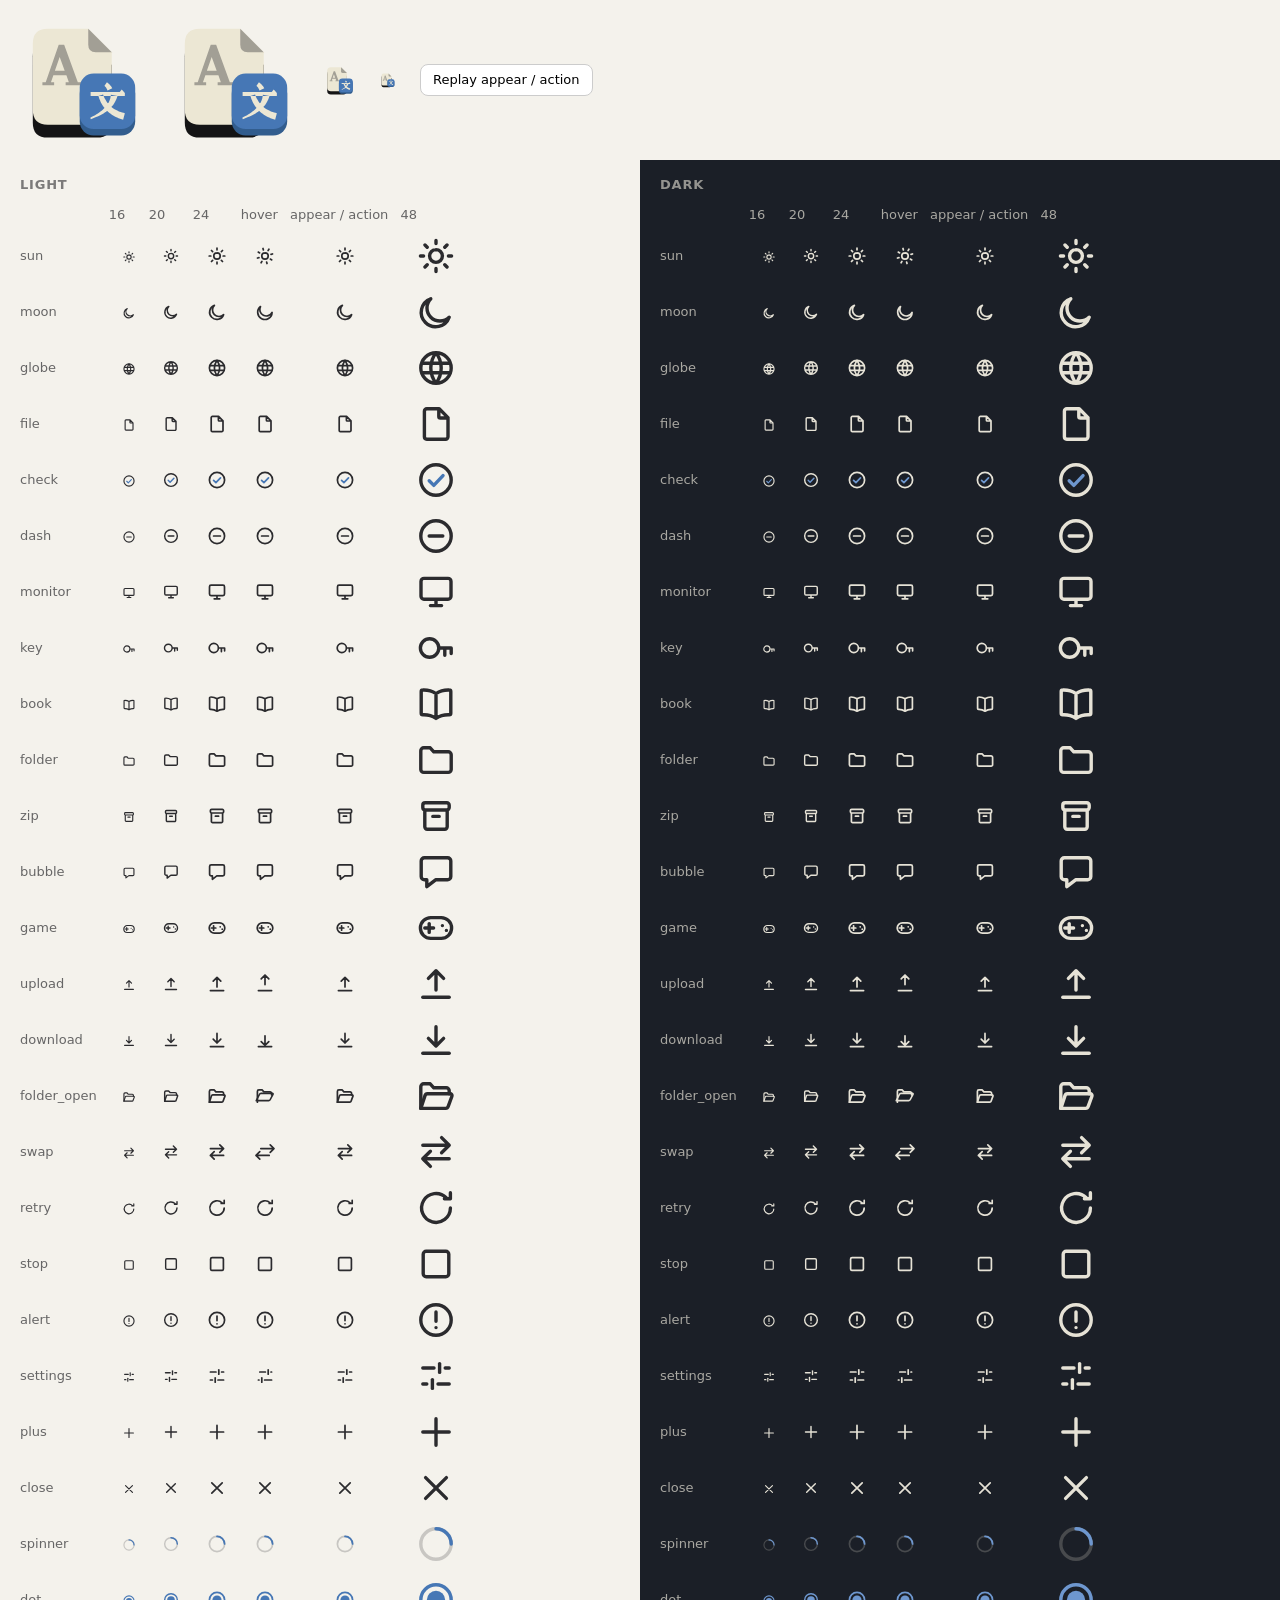
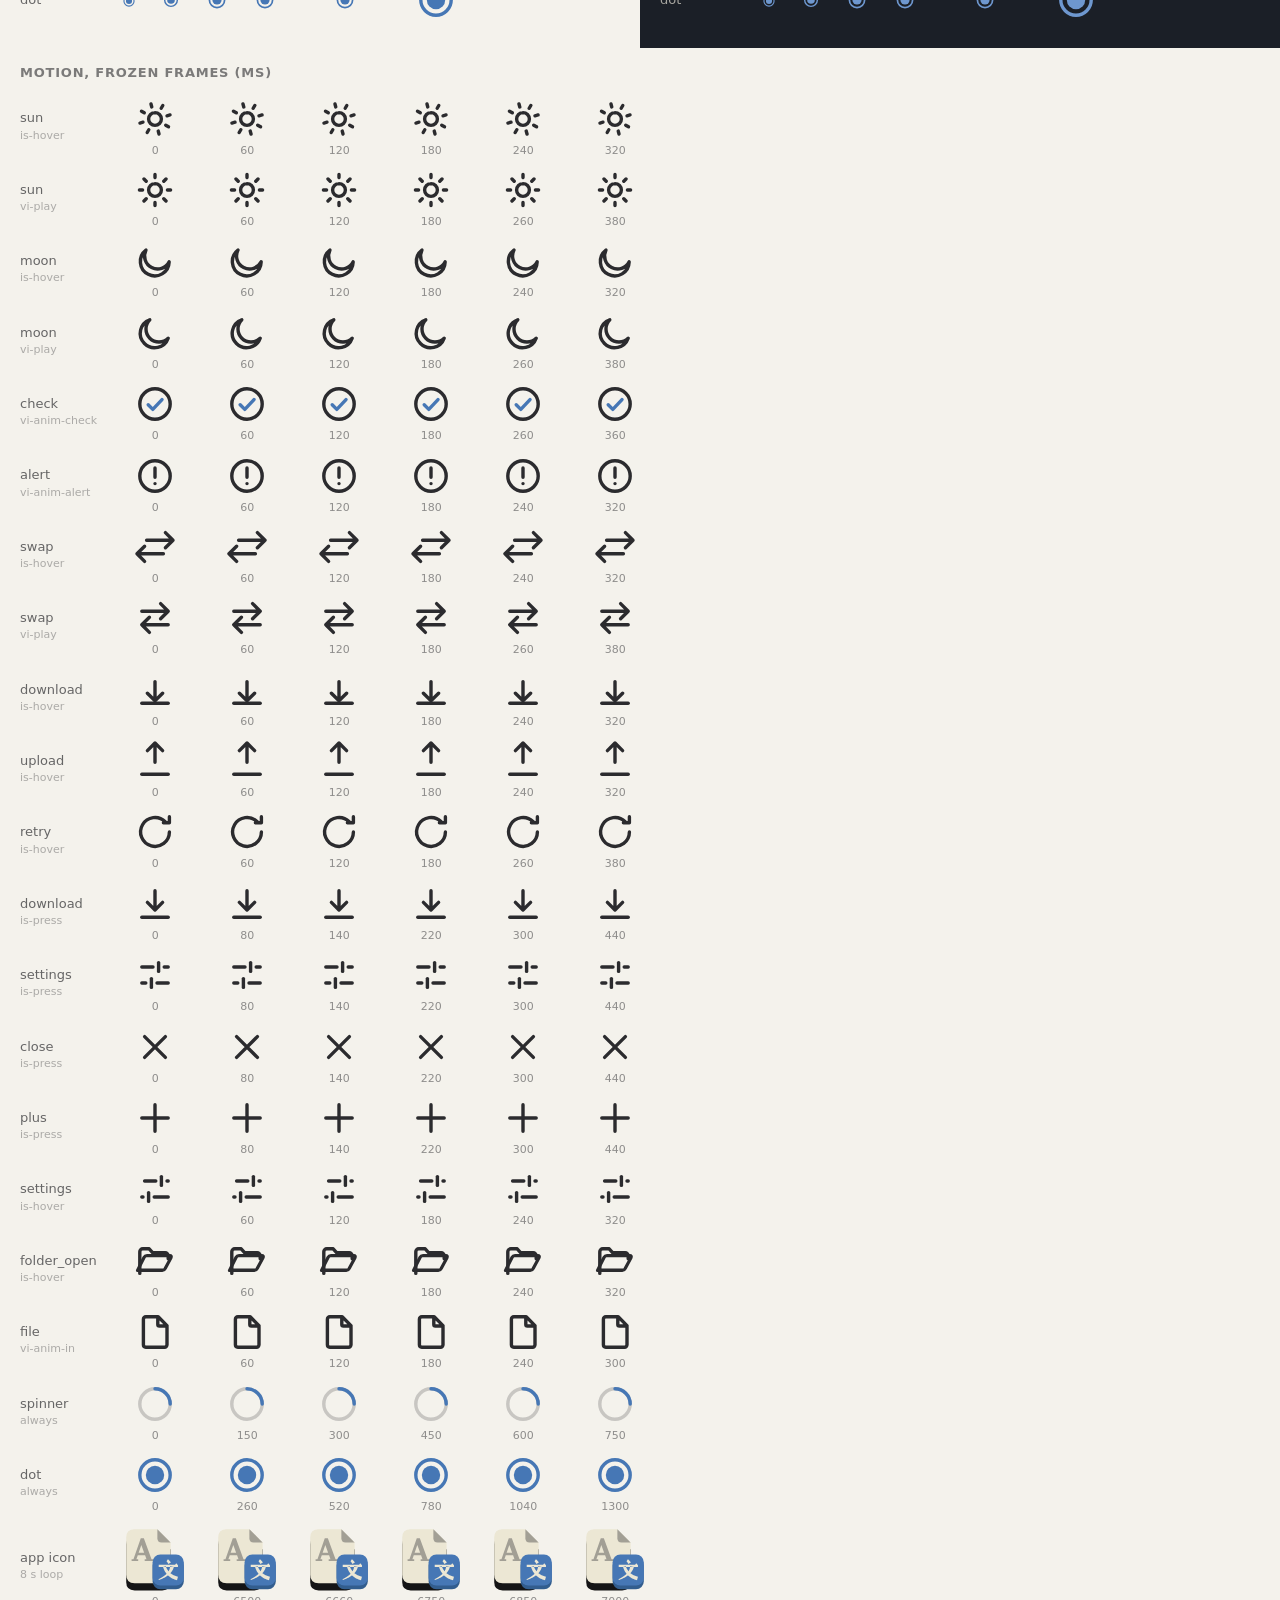
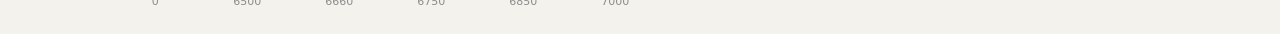
==== commit 7139d344: "feat(icons): Versora UI icon set in Litora grammar + ICON_CSS motion + animated app icon Redrawn ori" ====
--- a/assets/icons-preview.html
+++ b/assets/icons-preview.html
@@ -27,7 +27,6 @@
 .vi-rays, .vi-moon-body, .vi-lift, .vi-drop, .vi-swap-a, .vi-swap-b, .vi-flap, .vi-knob-a, .vi-knob-b {
   transition: transform 300ms var(--vi-ease);
 }
-.vi-retry-arrow { transition: transform 380ms var(--vi-ease); }
 .vi { transition: transform 140ms var(--vi-ease); }
 .vi-rail-a, .vi-rail-b { transition: stroke-dashoffset 300ms var(--vi-ease); }
 .vi-knob-b, .vi-rail-b { transition-delay: 50ms; }
@@ -38,17 +37,23 @@
 :is(.vi-host, button, a, label, [role="button"]):is(:hover, :focus-visible, .is-hover) .vi-swap-a { transform: translateX(2.4px); }
 :is(.vi-host, button, a, label, [role="button"]):is(:hover, :focus-visible, .is-hover) .vi-swap-b { transform: translateX(-2.4px); }
 :is(.vi-host, button, a, label, [role="button"]):is(:hover, :focus-visible, .is-hover) .vi-flap { transform: translateY(-1.6px) skewX(-10deg); }
-:is(.vi-host, button, a, label, [role="button"]):is(:hover, :focus-visible, .is-hover) .vi-knob-a { transform: translateX(1.2px); }
-:is(.vi-host, button, a, label, [role="button"]):is(:hover, :focus-visible, .is-hover) .vi-rail-a { stroke-dashoffset: -1.2; }
-:is(.vi-host, button, a, label, [role="button"]):is(:hover, :focus-visible, .is-hover) .vi-knob-b { transform: translateX(-1.2px); }
-:is(.vi-host, button, a, label, [role="button"]):is(:hover, :focus-visible, .is-hover) .vi-rail-b { stroke-dashoffset: 1.2; }
-:is(.vi-host, button, a, label, [role="button"]):is(:hover, :focus-visible, .is-hover) .vi-retry-arrow { transform: rotate(360deg); }
-:is(.vi-host, button, a, label, [role="button"]):active > .vi,
-:is(.vi-host, button, a, label, [role="button"]):active .sfts-ico > .vi { transform: scale(.86); }
+:is(.vi-host, button, a, label, [role="button"]):is(:hover, :focus-visible, .is-hover) .vi-knob-a { transform: translateX(1.4px); }
+:is(.vi-host, button, a, label, [role="button"]):is(:hover, :focus-visible, .is-hover) .vi-rail-a { stroke-dashoffset: -1.4; }
+:is(.vi-host, button, a, label, [role="button"]):is(:hover, :focus-visible, .is-hover) .vi-knob-b { transform: translateX(-1.4px); }
+:is(.vi-host, button, a, label, [role="button"]):is(:hover, :focus-visible, .is-hover) .vi-rail-b { stroke-dashoffset: 1.4; }
+:is(.vi-host, button, a, label, [role="button"]):is(:hover, :focus-visible, .is-hover) .vi-retry-arrow { animation: vi-turn 380ms var(--vi-ease) 1; }
+:is(.vi-host, button, a, label, [role="button"]):active:not(.is-press) > .vi,
+:is(.vi-host, button, a, label, [role="button"]):active:not(.is-press) .sfts-ico > .vi { transform: scale(.86); }
+/* Litora's press set, verbatim: each object moves its own way */
 .is-press .vi, .vi.is-press { animation: vi-pop 440ms cubic-bezier(.3, .7, .3, 1) 1; }
+:is(.is-press .vi, .vi.is-press):is(.vi-download, .vi-upload, .vi-folder) { animation-name: vi-drop-press; }
+:is(.is-press .vi, .vi.is-press):is(.vi-settings, .vi-book, .vi-key) { animation-name: vi-lean; transform-origin: 50% 85%; }
+:is(.is-press .vi, .vi.is-press):is(.vi-retry, .vi-swap, .vi-globe) { animation-name: vi-spin-press; animation-duration: 560ms; }
+:is(.is-press .vi, .vi.is-press):is(.vi-folder-open, .vi-file, .vi-zip) { animation-name: vi-open; }
 
 .vi-anim-check .vi-ring { animation: vi-settle 240ms var(--vi-ease) both; }
 .vi-anim-check .vi-tick { animation: vi-draw 300ms var(--vi-ease) 60ms both; }
+.vi-anim-alert .vi-ring { animation: vi-settle 240ms var(--vi-ease) both; }
 .vi-anim-alert .vi-mark { animation: vi-alert 320ms var(--vi-ease) 1; transform-origin: 12px 16px; }
 .vi-anim-in.vi, .vi-anim-in .vi { animation: vi-in 280ms var(--vi-ease) both; }
 .vi-play .vi-swap-g { animation: vi-flip 380ms var(--vi-ease) 1; }
@@ -66,6 +71,11 @@
 @keyframes vi-alert { from { transform: scaleY(.6); opacity: 0; } to { transform: none; opacity: 1; } }
 /* Litora's nav-pop, verbatim (fired once per click via .is-press, as Litora's popNavIcon does) */
 @keyframes vi-pop { 0% { transform: scale(1); } 30% { transform: scale(.78); } 62% { transform: scale(1.14); } 100% { transform: scale(1); } }
+@keyframes vi-drop-press { 0% { transform: translateY(0); } 30% { transform: translateY(-4px) scale(.94); } 60% { transform: translateY(2px) scale(1.06); } 100% { transform: none; } }
+@keyframes vi-lean { 0% { transform: rotate(0); } 30% { transform: rotate(-14deg) scale(.92); } 64% { transform: rotate(6deg) scale(1.06); } 100% { transform: none; } }
+@keyframes vi-spin-press { 0% { transform: rotate(0) scale(1); } 40% { transform: rotate(200deg) scale(.9); } 100% { transform: rotate(360deg) scale(1); } }
+@keyframes vi-open { 0% { transform: scaleX(1); } 35% { transform: scaleX(.72); } 70% { transform: scaleX(1.12); } 100% { transform: none; } }
+@keyframes vi-fade { from { opacity: 1; } to { opacity: .35; } }
 @keyframes vi-in { from { opacity: 0; transform: scale(.78); } to { opacity: 1; transform: none; } }
 @keyframes vi-flip { from { transform: rotate(0); } to { transform: rotate(180deg); } }
 @keyframes vi-rays-in { from { opacity: 0; transform: rotate(-60deg) scale(.7); } to { opacity: 1; transform: none; } }
@@ -78,6 +88,8 @@
   .vi, .vi * { animation: none !important; transition: none !important; transform: none !important; }
   .vi .vi-rail-a, .vi .vi-rail-b { stroke-dashoffset: 0 !important; }
   .vi .vi-pulse-ring { opacity: 0; }
+  /* busy icons keep a non-moving cue: a slow fade instead of rotation / ripple */
+  .vi.vi-spinner .vi-arc, .vi.vi-dot .vi-dot-core { animation: vi-fade 1.2s ease-in-out infinite alternate !important; }
 }
 
 </style></head><body>
@@ -87,19 +99,19 @@
   <img src="icon.svg" width="32" height="32" alt=""><img src="icon.svg" width="16" height="16" alt="">
   <button id="replay" type="button">Replay appear / action</button>
 </header>
-<div class="panels"><section class="panel light"><h2>light</h2><table><tr><th></th><th>16</th><th>20</th><th>24</th><th>hover</th><th>appear / action</th><th>48</th></tr><tr><th>sun</th><td><svg xmlns="http://www.w3.org/2000/svg" width="16" height="16" viewBox="0 0 24 24" fill="none" stroke="currentColor" stroke-width="1.7" stroke-linecap="round" stroke-linejoin="round" class="vi vi-sun" aria-hidden="true"><path d="M12 8.6a3.4 3.4 0 1 0 0 6.8 3.4 3.4 0 0 0 0-6.8"/><path class="vi-rays" d="M12 4.2v1.6M12 18.2v1.6M4.2 12h1.6M18.2 12h1.6M6.5 6.5l1.1 1.1M16.4 16.4l1.1 1.1M6.5 17.5l1.1-1.1M16.4 7.6l1.1-1.1"/></svg></td><td><svg xmlns="http://www.w3.org/2000/svg" width="20" height="20" viewBox="0 0 24 24" fill="none" stroke="currentColor" stroke-width="1.7" stroke-linecap="round" stroke-linejoin="round" class="vi vi-sun" aria-hidden="true"><path d="M12 8.6a3.4 3.4 0 1 0 0 6.8 3.4 3.4 0 0 0 0-6.8"/><path class="vi-rays" d="M12 4.2v1.6M12 18.2v1.6M4.2 12h1.6M18.2 12h1.6M6.5 6.5l1.1 1.1M16.4 16.4l1.1 1.1M6.5 17.5l1.1-1.1M16.4 7.6l1.1-1.1"/></svg></td><td><svg xmlns="http://www.w3.org/2000/svg" width="24" height="24" viewBox="0 0 24 24" fill="none" stroke="currentColor" stroke-width="1.7" stroke-linecap="round" stroke-linejoin="round" class="vi vi-sun" aria-hidden="true"><path d="M12 8.6a3.4 3.4 0 1 0 0 6.8 3.4 3.4 0 0 0 0-6.8"/><path class="vi-rays" d="M12 4.2v1.6M12 18.2v1.6M4.2 12h1.6M18.2 12h1.6M6.5 6.5l1.1 1.1M16.4 16.4l1.1 1.1M6.5 17.5l1.1-1.1M16.4 7.6l1.1-1.1"/></svg></td><td><span class="vi-host is-hover"><svg xmlns="http://www.w3.org/2000/svg" width="24" height="24" viewBox="0 0 24 24" fill="none" stroke="currentColor" stroke-width="1.7" stroke-linecap="round" stroke-linejoin="round" class="vi vi-sun" aria-hidden="true"><path d="M12 8.6a3.4 3.4 0 1 0 0 6.8 3.4 3.4 0 0 0 0-6.8"/><path class="vi-rays" d="M12 4.2v1.6M12 18.2v1.6M4.2 12h1.6M18.2 12h1.6M6.5 6.5l1.1 1.1M16.4 16.4l1.1 1.1M6.5 17.5l1.1-1.1M16.4 7.6l1.1-1.1"/></svg></span></td><td><span class="replay vi-play" data-cls="vi-play"><svg xmlns="http://www.w3.org/2000/svg" width="24" height="24" viewBox="0 0 24 24" fill="none" stroke="currentColor" stroke-width="1.7" stroke-linecap="round" stroke-linejoin="round" class="vi vi-sun" aria-hidden="true"><path d="M12 8.6a3.4 3.4 0 1 0 0 6.8 3.4 3.4 0 0 0 0-6.8"/><path class="vi-rays" d="M12 4.2v1.6M12 18.2v1.6M4.2 12h1.6M18.2 12h1.6M6.5 6.5l1.1 1.1M16.4 16.4l1.1 1.1M6.5 17.5l1.1-1.1M16.4 7.6l1.1-1.1"/></svg></span></td><td><svg xmlns="http://www.w3.org/2000/svg" width="48" height="48" viewBox="0 0 24 24" fill="none" stroke="currentColor" stroke-width="1.7" stroke-linecap="round" stroke-linejoin="round" class="vi vi-sun" aria-hidden="true"><path d="M12 8.6a3.4 3.4 0 1 0 0 6.8 3.4 3.4 0 0 0 0-6.8"/><path class="vi-rays" d="M12 4.2v1.6M12 18.2v1.6M4.2 12h1.6M18.2 12h1.6M6.5 6.5l1.1 1.1M16.4 16.4l1.1 1.1M6.5 17.5l1.1-1.1M16.4 7.6l1.1-1.1"/></svg></td></tr><tr><th>moon</th><td><svg xmlns="http://www.w3.org/2000/svg" width="16" height="16" viewBox="0 0 24 24" fill="none" stroke="currentColor" stroke-width="1.7" stroke-linecap="round" stroke-linejoin="round" class="vi vi-moon" aria-hidden="true"><path class="vi-moon-body" d="M18.6 14.6A7.2 7.2 0 1 1 9.4 5.4a5.6 5.6 0 0 0 9.2 9.2z"/></svg></td><td><svg xmlns="http://www.w3.org/2000/svg" width="20" height="20" viewBox="0 0 24 24" fill="none" stroke="currentColor" stroke-width="1.7" stroke-linecap="round" stroke-linejoin="round" class="vi vi-moon" aria-hidden="true"><path class="vi-moon-body" d="M18.6 14.6A7.2 7.2 0 1 1 9.4 5.4a5.6 5.6 0 0 0 9.2 9.2z"/></svg></td><td><svg xmlns="http://www.w3.org/2000/svg" width="24" height="24" viewBox="0 0 24 24" fill="none" stroke="currentColor" stroke-width="1.7" stroke-linecap="round" stroke-linejoin="round" class="vi vi-moon" aria-hidden="true"><path class="vi-moon-body" d="M18.6 14.6A7.2 7.2 0 1 1 9.4 5.4a5.6 5.6 0 0 0 9.2 9.2z"/></svg></td><td><span class="vi-host is-hover"><svg xmlns="http://www.w3.org/2000/svg" width="24" height="24" viewBox="0 0 24 24" fill="none" stroke="currentColor" stroke-width="1.7" stroke-linecap="round" stroke-linejoin="round" class="vi vi-moon" aria-hidden="true"><path class="vi-moon-body" d="M18.6 14.6A7.2 7.2 0 1 1 9.4 5.4a5.6 5.6 0 0 0 9.2 9.2z"/></svg></span></td><td><span class="replay vi-play" data-cls="vi-play"><svg xmlns="http://www.w3.org/2000/svg" width="24" height="24" viewBox="0 0 24 24" fill="none" stroke="currentColor" stroke-width="1.7" stroke-linecap="round" stroke-linejoin="round" class="vi vi-moon" aria-hidden="true"><path class="vi-moon-body" d="M18.6 14.6A7.2 7.2 0 1 1 9.4 5.4a5.6 5.6 0 0 0 9.2 9.2z"/></svg></span></td><td><svg xmlns="http://www.w3.org/2000/svg" width="48" height="48" viewBox="0 0 24 24" fill="none" stroke="currentColor" stroke-width="1.7" stroke-linecap="round" stroke-linejoin="round" class="vi vi-moon" aria-hidden="true"><path class="vi-moon-body" d="M18.6 14.6A7.2 7.2 0 1 1 9.4 5.4a5.6 5.6 0 0 0 9.2 9.2z"/></svg></td></tr><tr><th>globe</th><td><svg xmlns="http://www.w3.org/2000/svg" width="16" height="16" viewBox="0 0 24 24" fill="none" stroke="currentColor" stroke-width="1.7" stroke-linecap="round" stroke-linejoin="round" class="vi vi-globe" aria-hidden="true"><path d="M12 4.4a7.6 7.6 0 1 0 0 15.2 7.6 7.6 0 0 0 0-15.2M4.6 9.6h14.8M4.6 14.4h14.8M12 4.4c1.9 2.1 3 4.7 3 7.6s-1.1 5.5-3 7.6c-1.9-2.1-3-4.7-3-7.6s1.1-5.5 3-7.6"/></svg></td><td><svg xmlns="http://www.w3.org/2000/svg" width="20" height="20" viewBox="0 0 24 24" fill="none" stroke="currentColor" stroke-width="1.7" stroke-linecap="round" stroke-linejoin="round" class="vi vi-globe" aria-hidden="true"><path d="M12 4.4a7.6 7.6 0 1 0 0 15.2 7.6 7.6 0 0 0 0-15.2M4.6 9.6h14.8M4.6 14.4h14.8M12 4.4c1.9 2.1 3 4.7 3 7.6s-1.1 5.5-3 7.6c-1.9-2.1-3-4.7-3-7.6s1.1-5.5 3-7.6"/></svg></td><td><svg xmlns="http://www.w3.org/2000/svg" width="24" height="24" viewBox="0 0 24 24" fill="none" stroke="currentColor" stroke-width="1.7" stroke-linecap="round" stroke-linejoin="round" class="vi vi-globe" aria-hidden="true"><path d="M12 4.4a7.6 7.6 0 1 0 0 15.2 7.6 7.6 0 0 0 0-15.2M4.6 9.6h14.8M4.6 14.4h14.8M12 4.4c1.9 2.1 3 4.7 3 7.6s-1.1 5.5-3 7.6c-1.9-2.1-3-4.7-3-7.6s1.1-5.5 3-7.6"/></svg></td><td><span class="vi-host is-hover"><svg xmlns="http://www.w3.org/2000/svg" width="24" height="24" viewBox="0 0 24 24" fill="none" stroke="currentColor" stroke-width="1.7" stroke-linecap="round" stroke-linejoin="round" class="vi vi-globe" aria-hidden="true"><path d="M12 4.4a7.6 7.6 0 1 0 0 15.2 7.6 7.6 0 0 0 0-15.2M4.6 9.6h14.8M4.6 14.4h14.8M12 4.4c1.9 2.1 3 4.7 3 7.6s-1.1 5.5-3 7.6c-1.9-2.1-3-4.7-3-7.6s1.1-5.5 3-7.6"/></svg></span></td><td><span class="replay vi-anim-in" data-cls="vi-anim-in"><svg xmlns="http://www.w3.org/2000/svg" width="24" height="24" viewBox="0 0 24 24" fill="none" stroke="currentColor" stroke-width="1.7" stroke-linecap="round" stroke-linejoin="round" class="vi vi-globe" aria-hidden="true"><path d="M12 4.4a7.6 7.6 0 1 0 0 15.2 7.6 7.6 0 0 0 0-15.2M4.6 9.6h14.8M4.6 14.4h14.8M12 4.4c1.9 2.1 3 4.7 3 7.6s-1.1 5.5-3 7.6c-1.9-2.1-3-4.7-3-7.6s1.1-5.5 3-7.6"/></svg></span></td><td><svg xmlns="http://www.w3.org/2000/svg" width="48" height="48" viewBox="0 0 24 24" fill="none" stroke="currentColor" stroke-width="1.7" stroke-linecap="round" stroke-linejoin="round" class="vi vi-globe" aria-hidden="true"><path d="M12 4.4a7.6 7.6 0 1 0 0 15.2 7.6 7.6 0 0 0 0-15.2M4.6 9.6h14.8M4.6 14.4h14.8M12 4.4c1.9 2.1 3 4.7 3 7.6s-1.1 5.5-3 7.6c-1.9-2.1-3-4.7-3-7.6s1.1-5.5 3-7.6"/></svg></td></tr><tr><th>file</th><td><svg xmlns="http://www.w3.org/2000/svg" width="16" height="16" viewBox="0 0 24 24" fill="none" stroke="currentColor" stroke-width="1.7" stroke-linecap="round" stroke-linejoin="round" class="vi vi-file" aria-hidden="true"><path d="M7.4 4.4h6.2l4.4 4.4v9.6a1.2 1.2 0 0 1-1.2 1.2H7.4a1.2 1.2 0 0 1-1.2-1.2V5.6a1.2 1.2 0 0 1 1.2-1.2zM13.4 4.4v3.8a.8.8 0 0 0 .8.8H18"/></svg></td><td><svg xmlns="http://www.w3.org/2000/svg" width="20" height="20" viewBox="0 0 24 24" fill="none" stroke="currentColor" stroke-width="1.7" stroke-linecap="round" stroke-linejoin="round" class="vi vi-file" aria-hidden="true"><path d="M7.4 4.4h6.2l4.4 4.4v9.6a1.2 1.2 0 0 1-1.2 1.2H7.4a1.2 1.2 0 0 1-1.2-1.2V5.6a1.2 1.2 0 0 1 1.2-1.2zM13.4 4.4v3.8a.8.8 0 0 0 .8.8H18"/></svg></td><td><svg xmlns="http://www.w3.org/2000/svg" width="24" height="24" viewBox="0 0 24 24" fill="none" stroke="currentColor" stroke-width="1.7" stroke-linecap="round" stroke-linejoin="round" class="vi vi-file" aria-hidden="true"><path d="M7.4 4.4h6.2l4.4 4.4v9.6a1.2 1.2 0 0 1-1.2 1.2H7.4a1.2 1.2 0 0 1-1.2-1.2V5.6a1.2 1.2 0 0 1 1.2-1.2zM13.4 4.4v3.8a.8.8 0 0 0 .8.8H18"/></svg></td><td><span class="vi-host is-hover"><svg xmlns="http://www.w3.org/2000/svg" width="24" height="24" viewBox="0 0 24 24" fill="none" stroke="currentColor" stroke-width="1.7" stroke-linecap="round" stroke-linejoin="round" class="vi vi-file" aria-hidden="true"><path d="M7.4 4.4h6.2l4.4 4.4v9.6a1.2 1.2 0 0 1-1.2 1.2H7.4a1.2 1.2 0 0 1-1.2-1.2V5.6a1.2 1.2 0 0 1 1.2-1.2zM13.4 4.4v3.8a.8.8 0 0 0 .8.8H18"/></svg></span></td><td><span class="replay vi-anim-in" data-cls="vi-anim-in"><svg xmlns="http://www.w3.org/2000/svg" width="24" height="24" viewBox="0 0 24 24" fill="none" stroke="currentColor" stroke-width="1.7" stroke-linecap="round" stroke-linejoin="round" class="vi vi-file" aria-hidden="true"><path d="M7.4 4.4h6.2l4.4 4.4v9.6a1.2 1.2 0 0 1-1.2 1.2H7.4a1.2 1.2 0 0 1-1.2-1.2V5.6a1.2 1.2 0 0 1 1.2-1.2zM13.4 4.4v3.8a.8.8 0 0 0 .8.8H18"/></svg></span></td><td><svg xmlns="http://www.w3.org/2000/svg" width="48" height="48" viewBox="0 0 24 24" fill="none" stroke="currentColor" stroke-width="1.7" stroke-linecap="round" stroke-linejoin="round" class="vi vi-file" aria-hidden="true"><path d="M7.4 4.4h6.2l4.4 4.4v9.6a1.2 1.2 0 0 1-1.2 1.2H7.4a1.2 1.2 0 0 1-1.2-1.2V5.6a1.2 1.2 0 0 1 1.2-1.2zM13.4 4.4v3.8a.8.8 0 0 0 .8.8H18"/></svg></td></tr><tr><th>check</th><td><svg xmlns="http://www.w3.org/2000/svg" width="16" height="16" viewBox="0 0 24 24" fill="none" stroke="currentColor" stroke-width="1.7" stroke-linecap="round" stroke-linejoin="round" class="vi vi-check" aria-hidden="true"><path class="vi-ring" d="M12 4.4a7.6 7.6 0 1 0 0 15.2 7.6 7.6 0 0 0 0-15.2"/><path class="vi-tick vi-accent" d="M8.6 12.4l2.3 2.3 4.6-4.9" pathLength="1"/></svg></td><td><svg xmlns="http://www.w3.org/2000/svg" width="20" height="20" viewBox="0 0 24 24" fill="none" stroke="currentColor" stroke-width="1.7" stroke-linecap="round" stroke-linejoin="round" class="vi vi-check" aria-hidden="true"><path class="vi-ring" d="M12 4.4a7.6 7.6 0 1 0 0 15.2 7.6 7.6 0 0 0 0-15.2"/><path class="vi-tick vi-accent" d="M8.6 12.4l2.3 2.3 4.6-4.9" pathLength="1"/></svg></td><td><svg xmlns="http://www.w3.org/2000/svg" width="24" height="24" viewBox="0 0 24 24" fill="none" stroke="currentColor" stroke-width="1.7" stroke-linecap="round" stroke-linejoin="round" class="vi vi-check" aria-hidden="true"><path class="vi-ring" d="M12 4.4a7.6 7.6 0 1 0 0 15.2 7.6 7.6 0 0 0 0-15.2"/><path class="vi-tick vi-accent" d="M8.6 12.4l2.3 2.3 4.6-4.9" pathLength="1"/></svg></td><td><span class="vi-host is-hover"><svg xmlns="http://www.w3.org/2000/svg" width="24" height="24" viewBox="0 0 24 24" fill="none" stroke="currentColor" stroke-width="1.7" stroke-linecap="round" stroke-linejoin="round" class="vi vi-check" aria-hidden="true"><path class="vi-ring" d="M12 4.4a7.6 7.6 0 1 0 0 15.2 7.6 7.6 0 0 0 0-15.2"/><path class="vi-tick vi-accent" d="M8.6 12.4l2.3 2.3 4.6-4.9" pathLength="1"/></svg></span></td><td><span class="replay vi-anim-check" data-cls="vi-anim-check"><svg xmlns="http://www.w3.org/2000/svg" width="24" height="24" viewBox="0 0 24 24" fill="none" stroke="currentColor" stroke-width="1.7" stroke-linecap="round" stroke-linejoin="round" class="vi vi-check" aria-hidden="true"><path class="vi-ring" d="M12 4.4a7.6 7.6 0 1 0 0 15.2 7.6 7.6 0 0 0 0-15.2"/><path class="vi-tick vi-accent" d="M8.6 12.4l2.3 2.3 4.6-4.9" pathLength="1"/></svg></span></td><td><svg xmlns="http://www.w3.org/2000/svg" width="48" height="48" viewBox="0 0 24 24" fill="none" stroke="currentColor" stroke-width="1.7" stroke-linecap="round" stroke-linejoin="round" class="vi vi-check" aria-hidden="true"><path class="vi-ring" d="M12 4.4a7.6 7.6 0 1 0 0 15.2 7.6 7.6 0 0 0 0-15.2"/><path class="vi-tick vi-accent" d="M8.6 12.4l2.3 2.3 4.6-4.9" pathLength="1"/></svg></td></tr><tr><th>dash</th><td><svg xmlns="http://www.w3.org/2000/svg" width="16" height="16" viewBox="0 0 24 24" fill="none" stroke="currentColor" stroke-width="1.7" stroke-linecap="round" stroke-linejoin="round" class="vi vi-dash" aria-hidden="true"><path d="M12 4.4a7.6 7.6 0 1 0 0 15.2 7.6 7.6 0 0 0 0-15.2"/><path d="M8.6 12h6.8"/></svg></td><td><svg xmlns="http://www.w3.org/2000/svg" width="20" height="20" viewBox="0 0 24 24" fill="none" stroke="currentColor" stroke-width="1.7" stroke-linecap="round" stroke-linejoin="round" class="vi vi-dash" aria-hidden="true"><path d="M12 4.4a7.6 7.6 0 1 0 0 15.2 7.6 7.6 0 0 0 0-15.2"/><path d="M8.6 12h6.8"/></svg></td><td><svg xmlns="http://www.w3.org/2000/svg" width="24" height="24" viewBox="0 0 24 24" fill="none" stroke="currentColor" stroke-width="1.7" stroke-linecap="round" stroke-linejoin="round" class="vi vi-dash" aria-hidden="true"><path d="M12 4.4a7.6 7.6 0 1 0 0 15.2 7.6 7.6 0 0 0 0-15.2"/><path d="M8.6 12h6.8"/></svg></td><td><span class="vi-host is-hover"><svg xmlns="http://www.w3.org/2000/svg" width="24" height="24" viewBox="0 0 24 24" fill="none" stroke="currentColor" stroke-width="1.7" stroke-linecap="round" stroke-linejoin="round" class="vi vi-dash" aria-hidden="true"><path d="M12 4.4a7.6 7.6 0 1 0 0 15.2 7.6 7.6 0 0 0 0-15.2"/><path d="M8.6 12h6.8"/></svg></span></td><td><span class="replay vi-anim-in" data-cls="vi-anim-in"><svg xmlns="http://www.w3.org/2000/svg" width="24" height="24" viewBox="0 0 24 24" fill="none" stroke="currentColor" stroke-width="1.7" stroke-linecap="round" stroke-linejoin="round" class="vi vi-dash" aria-hidden="true"><path d="M12 4.4a7.6 7.6 0 1 0 0 15.2 7.6 7.6 0 0 0 0-15.2"/><path d="M8.6 12h6.8"/></svg></span></td><td><svg xmlns="http://www.w3.org/2000/svg" width="48" height="48" viewBox="0 0 24 24" fill="none" stroke="currentColor" stroke-width="1.7" stroke-linecap="round" stroke-linejoin="round" class="vi vi-dash" aria-hidden="true"><path d="M12 4.4a7.6 7.6 0 1 0 0 15.2 7.6 7.6 0 0 0 0-15.2"/><path d="M8.6 12h6.8"/></svg></td></tr><tr><th>monitor</th><td><svg xmlns="http://www.w3.org/2000/svg" width="16" height="16" viewBox="0 0 24 24" fill="none" stroke="currentColor" stroke-width="1.7" stroke-linecap="round" stroke-linejoin="round" class="vi vi-monitor" aria-hidden="true"><path d="M5.6 5.2h12.8a1.5 1.5 0 0 1 1.5 1.5v7.4a1.5 1.5 0 0 1-1.5 1.5H5.6a1.5 1.5 0 0 1-1.5-1.5V6.7a1.5 1.5 0 0 1 1.5-1.5zM9.2 18.8h5.6M12 15.6v3.2"/></svg></td><td><svg xmlns="http://www.w3.org/2000/svg" width="20" height="20" viewBox="0 0 24 24" fill="none" stroke="currentColor" stroke-width="1.7" stroke-linecap="round" stroke-linejoin="round" class="vi vi-monitor" aria-hidden="true"><path d="M5.6 5.2h12.8a1.5 1.5 0 0 1 1.5 1.5v7.4a1.5 1.5 0 0 1-1.5 1.5H5.6a1.5 1.5 0 0 1-1.5-1.5V6.7a1.5 1.5 0 0 1 1.5-1.5zM9.2 18.8h5.6M12 15.6v3.2"/></svg></td><td><svg xmlns="http://www.w3.org/2000/svg" width="24" height="24" viewBox="0 0 24 24" fill="none" stroke="currentColor" stroke-width="1.7" stroke-linecap="round" stroke-linejoin="round" class="vi vi-monitor" aria-hidden="true"><path d="M5.6 5.2h12.8a1.5 1.5 0 0 1 1.5 1.5v7.4a1.5 1.5 0 0 1-1.5 1.5H5.6a1.5 1.5 0 0 1-1.5-1.5V6.7a1.5 1.5 0 0 1 1.5-1.5zM9.2 18.8h5.6M12 15.6v3.2"/></svg></td><td><span class="vi-host is-hover"><svg xmlns="http://www.w3.org/2000/svg" width="24" height="24" viewBox="0 0 24 24" fill="none" stroke="currentColor" stroke-width="1.7" stroke-linecap="round" stroke-linejoin="round" class="vi vi-monitor" aria-hidden="true"><path d="M5.6 5.2h12.8a1.5 1.5 0 0 1 1.5 1.5v7.4a1.5 1.5 0 0 1-1.5 1.5H5.6a1.5 1.5 0 0 1-1.5-1.5V6.7a1.5 1.5 0 0 1 1.5-1.5zM9.2 18.8h5.6M12 15.6v3.2"/></svg></span></td><td><span class="replay vi-anim-in" data-cls="vi-anim-in"><svg xmlns="http://www.w3.org/2000/svg" width="24" height="24" viewBox="0 0 24 24" fill="none" stroke="currentColor" stroke-width="1.7" stroke-linecap="round" stroke-linejoin="round" class="vi vi-monitor" aria-hidden="true"><path d="M5.6 5.2h12.8a1.5 1.5 0 0 1 1.5 1.5v7.4a1.5 1.5 0 0 1-1.5 1.5H5.6a1.5 1.5 0 0 1-1.5-1.5V6.7a1.5 1.5 0 0 1 1.5-1.5zM9.2 18.8h5.6M12 15.6v3.2"/></svg></span></td><td><svg xmlns="http://www.w3.org/2000/svg" width="48" height="48" viewBox="0 0 24 24" fill="none" stroke="currentColor" stroke-width="1.7" stroke-linecap="round" stroke-linejoin="round" class="vi vi-monitor" aria-hidden="true"><path d="M5.6 5.2h12.8a1.5 1.5 0 0 1 1.5 1.5v7.4a1.5 1.5 0 0 1-1.5 1.5H5.6a1.5 1.5 0 0 1-1.5-1.5V6.7a1.5 1.5 0 0 1 1.5-1.5zM9.2 18.8h5.6M12 15.6v3.2"/></svg></td></tr><tr><th>key</th><td><svg xmlns="http://www.w3.org/2000/svg" width="16" height="16" viewBox="0 0 24 24" fill="none" stroke="currentColor" stroke-width="1.7" stroke-linecap="round" stroke-linejoin="round" class="vi vi-key" aria-hidden="true"><path d="M8.6 7.8a4.2 4.2 0 1 0 0 8.4 4.2 4.2 0 0 0 0-8.4M12.8 12h6.8M16.4 12v3.2M19.6 12v2.4"/></svg></td><td><svg xmlns="http://www.w3.org/2000/svg" width="20" height="20" viewBox="0 0 24 24" fill="none" stroke="currentColor" stroke-width="1.7" stroke-linecap="round" stroke-linejoin="round" class="vi vi-key" aria-hidden="true"><path d="M8.6 7.8a4.2 4.2 0 1 0 0 8.4 4.2 4.2 0 0 0 0-8.4M12.8 12h6.8M16.4 12v3.2M19.6 12v2.4"/></svg></td><td><svg xmlns="http://www.w3.org/2000/svg" width="24" height="24" viewBox="0 0 24 24" fill="none" stroke="currentColor" stroke-width="1.7" stroke-linecap="round" stroke-linejoin="round" class="vi vi-key" aria-hidden="true"><path d="M8.6 7.8a4.2 4.2 0 1 0 0 8.4 4.2 4.2 0 0 0 0-8.4M12.8 12h6.8M16.4 12v3.2M19.6 12v2.4"/></svg></td><td><span class="vi-host is-hover"><svg xmlns="http://www.w3.org/2000/svg" width="24" height="24" viewBox="0 0 24 24" fill="none" stroke="currentColor" stroke-width="1.7" stroke-linecap="round" stroke-linejoin="round" class="vi vi-key" aria-hidden="true"><path d="M8.6 7.8a4.2 4.2 0 1 0 0 8.4 4.2 4.2 0 0 0 0-8.4M12.8 12h6.8M16.4 12v3.2M19.6 12v2.4"/></svg></span></td><td><span class="replay vi-anim-in" data-cls="vi-anim-in"><svg xmlns="http://www.w3.org/2000/svg" width="24" height="24" viewBox="0 0 24 24" fill="none" stroke="currentColor" stroke-width="1.7" stroke-linecap="round" stroke-linejoin="round" class="vi vi-key" aria-hidden="true"><path d="M8.6 7.8a4.2 4.2 0 1 0 0 8.4 4.2 4.2 0 0 0 0-8.4M12.8 12h6.8M16.4 12v3.2M19.6 12v2.4"/></svg></span></td><td><svg xmlns="http://www.w3.org/2000/svg" width="48" height="48" viewBox="0 0 24 24" fill="none" stroke="currentColor" stroke-width="1.7" stroke-linecap="round" stroke-linejoin="round" class="vi vi-key" aria-hidden="true"><path d="M8.6 7.8a4.2 4.2 0 1 0 0 8.4 4.2 4.2 0 0 0 0-8.4M12.8 12h6.8M16.4 12v3.2M19.6 12v2.4"/></svg></td></tr><tr><th>book</th><td><svg xmlns="http://www.w3.org/2000/svg" width="16" height="16" viewBox="0 0 24 24" fill="none" stroke="currentColor" stroke-width="1.7" stroke-linecap="round" stroke-linejoin="round" class="vi vi-book" aria-hidden="true"><path d="M12 6.8C10.1 5.5 7.9 4.9 5.4 5a.8.8 0 0 0-.8.8v10.8a.8.8 0 0 0 .8.8c2.5-.1 4.7.5 6.6 1.8 1.9-1.3 4.1-1.9 6.6-1.8a.8.8 0 0 0 .8-.8V5.8a.8.8 0 0 0-.8-.8c-2.5-.1-4.7.5-6.6 1.8zM12 6.8v12.4"/></svg></td><td><svg xmlns="http://www.w3.org/2000/svg" width="20" height="20" viewBox="0 0 24 24" fill="none" stroke="currentColor" stroke-width="1.7" stroke-linecap="round" stroke-linejoin="round" class="vi vi-book" aria-hidden="true"><path d="M12 6.8C10.1 5.5 7.9 4.9 5.4 5a.8.8 0 0 0-.8.8v10.8a.8.8 0 0 0 .8.8c2.5-.1 4.7.5 6.6 1.8 1.9-1.3 4.1-1.9 6.6-1.8a.8.8 0 0 0 .8-.8V5.8a.8.8 0 0 0-.8-.8c-2.5-.1-4.7.5-6.6 1.8zM12 6.8v12.4"/></svg></td><td><svg xmlns="http://www.w3.org/2000/svg" width="24" height="24" viewBox="0 0 24 24" fill="none" stroke="currentColor" stroke-width="1.7" stroke-linecap="round" stroke-linejoin="round" class="vi vi-book" aria-hidden="true"><path d="M12 6.8C10.1 5.5 7.9 4.9 5.4 5a.8.8 0 0 0-.8.8v10.8a.8.8 0 0 0 .8.8c2.5-.1 4.7.5 6.6 1.8 1.9-1.3 4.1-1.9 6.6-1.8a.8.8 0 0 0 .8-.8V5.8a.8.8 0 0 0-.8-.8c-2.5-.1-4.7.5-6.6 1.8zM12 6.8v12.4"/></svg></td><td><span class="vi-host is-hover"><svg xmlns="http://www.w3.org/2000/svg" width="24" height="24" viewBox="0 0 24 24" fill="none" stroke="currentColor" stroke-width="1.7" stroke-linecap="round" stroke-linejoin="round" class="vi vi-book" aria-hidden="true"><path d="M12 6.8C10.1 5.5 7.9 4.9 5.4 5a.8.8 0 0 0-.8.8v10.8a.8.8 0 0 0 .8.8c2.5-.1 4.7.5 6.6 1.8 1.9-1.3 4.1-1.9 6.6-1.8a.8.8 0 0 0 .8-.8V5.8a.8.8 0 0 0-.8-.8c-2.5-.1-4.7.5-6.6 1.8zM12 6.8v12.4"/></svg></span></td><td><span class="replay vi-anim-in" data-cls="vi-anim-in"><svg xmlns="http://www.w3.org/2000/svg" width="24" height="24" viewBox="0 0 24 24" fill="none" stroke="currentColor" stroke-width="1.7" stroke-linecap="round" stroke-linejoin="round" class="vi vi-book" aria-hidden="true"><path d="M12 6.8C10.1 5.5 7.9 4.9 5.4 5a.8.8 0 0 0-.8.8v10.8a.8.8 0 0 0 .8.8c2.5-.1 4.7.5 6.6 1.8 1.9-1.3 4.1-1.9 6.6-1.8a.8.8 0 0 0 .8-.8V5.8a.8.8 0 0 0-.8-.8c-2.5-.1-4.7.5-6.6 1.8zM12 6.8v12.4"/></svg></span></td><td><svg xmlns="http://www.w3.org/2000/svg" width="48" height="48" viewBox="0 0 24 24" fill="none" stroke="currentColor" stroke-width="1.7" stroke-linecap="round" stroke-linejoin="round" class="vi vi-book" aria-hidden="true"><path d="M12 6.8C10.1 5.5 7.9 4.9 5.4 5a.8.8 0 0 0-.8.8v10.8a.8.8 0 0 0 .8.8c2.5-.1 4.7.5 6.6 1.8 1.9-1.3 4.1-1.9 6.6-1.8a.8.8 0 0 0 .8-.8V5.8a.8.8 0 0 0-.8-.8c-2.5-.1-4.7.5-6.6 1.8zM12 6.8v12.4"/></svg></td></tr><tr><th>folder</th><td><svg xmlns="http://www.w3.org/2000/svg" width="16" height="16" viewBox="0 0 24 24" fill="none" stroke="currentColor" stroke-width="1.7" stroke-linecap="round" stroke-linejoin="round" class="vi vi-folder" aria-hidden="true"><path d="M4.4 7.4a1.5 1.5 0 0 1 1.5-1.5h3.2l1.8 2h7.2a1.5 1.5 0 0 1 1.5 1.5v7.3a1.5 1.5 0 0 1-1.5 1.5H5.9a1.5 1.5 0 0 1-1.5-1.5z"/></svg></td><td><svg xmlns="http://www.w3.org/2000/svg" width="20" height="20" viewBox="0 0 24 24" fill="none" stroke="currentColor" stroke-width="1.7" stroke-linecap="round" stroke-linejoin="round" class="vi vi-folder" aria-hidden="true"><path d="M4.4 7.4a1.5 1.5 0 0 1 1.5-1.5h3.2l1.8 2h7.2a1.5 1.5 0 0 1 1.5 1.5v7.3a1.5 1.5 0 0 1-1.5 1.5H5.9a1.5 1.5 0 0 1-1.5-1.5z"/></svg></td><td><svg xmlns="http://www.w3.org/2000/svg" width="24" height="24" viewBox="0 0 24 24" fill="none" stroke="currentColor" stroke-width="1.7" stroke-linecap="round" stroke-linejoin="round" class="vi vi-folder" aria-hidden="true"><path d="M4.4 7.4a1.5 1.5 0 0 1 1.5-1.5h3.2l1.8 2h7.2a1.5 1.5 0 0 1 1.5 1.5v7.3a1.5 1.5 0 0 1-1.5 1.5H5.9a1.5 1.5 0 0 1-1.5-1.5z"/></svg></td><td><span class="vi-host is-hover"><svg xmlns="http://www.w3.org/2000/svg" width="24" height="24" viewBox="0 0 24 24" fill="none" stroke="currentColor" stroke-width="1.7" stroke-linecap="round" stroke-linejoin="round" class="vi vi-folder" aria-hidden="true"><path d="M4.4 7.4a1.5 1.5 0 0 1 1.5-1.5h3.2l1.8 2h7.2a1.5 1.5 0 0 1 1.5 1.5v7.3a1.5 1.5 0 0 1-1.5 1.5H5.9a1.5 1.5 0 0 1-1.5-1.5z"/></svg></span></td><td><span class="replay vi-anim-in" data-cls="vi-anim-in"><svg xmlns="http://www.w3.org/2000/svg" width="24" height="24" viewBox="0 0 24 24" fill="none" stroke="currentColor" stroke-width="1.7" stroke-linecap="round" stroke-linejoin="round" class="vi vi-folder" aria-hidden="true"><path d="M4.4 7.4a1.5 1.5 0 0 1 1.5-1.5h3.2l1.8 2h7.2a1.5 1.5 0 0 1 1.5 1.5v7.3a1.5 1.5 0 0 1-1.5 1.5H5.9a1.5 1.5 0 0 1-1.5-1.5z"/></svg></span></td><td><svg xmlns="http://www.w3.org/2000/svg" width="48" height="48" viewBox="0 0 24 24" fill="none" stroke="currentColor" stroke-width="1.7" stroke-linecap="round" stroke-linejoin="round" class="vi vi-folder" aria-hidden="true"><path d="M4.4 7.4a1.5 1.5 0 0 1 1.5-1.5h3.2l1.8 2h7.2a1.5 1.5 0 0 1 1.5 1.5v7.3a1.5 1.5 0 0 1-1.5 1.5H5.9a1.5 1.5 0 0 1-1.5-1.5z"/></svg></td></tr><tr><th>zip</th><td><svg xmlns="http://www.w3.org/2000/svg" width="16" height="16" viewBox="0 0 24 24" fill="none" stroke="currentColor" stroke-width="1.7" stroke-linecap="round" stroke-linejoin="round" class="vi vi-zip" aria-hidden="true"><path d="M6.6 5.4h10.8a1.2 1.2 0 0 1 1.2 1.2v1.2a1.2 1.2 0 0 1-1.2 1.2H6.6a1.2 1.2 0 0 1-1.2-1.2V6.6a1.2 1.2 0 0 1 1.2-1.2zM6.4 9v8.4a1.2 1.2 0 0 0 1.2 1.2h8.8a1.2 1.2 0 0 0 1.2-1.2V9M10.4 12.2h3.2"/></svg></td><td><svg xmlns="http://www.w3.org/2000/svg" width="20" height="20" viewBox="0 0 24 24" fill="none" stroke="currentColor" stroke-width="1.7" stroke-linecap="round" stroke-linejoin="round" class="vi vi-zip" aria-hidden="true"><path d="M6.6 5.4h10.8a1.2 1.2 0 0 1 1.2 1.2v1.2a1.2 1.2 0 0 1-1.2 1.2H6.6a1.2 1.2 0 0 1-1.2-1.2V6.6a1.2 1.2 0 0 1 1.2-1.2zM6.4 9v8.4a1.2 1.2 0 0 0 1.2 1.2h8.8a1.2 1.2 0 0 0 1.2-1.2V9M10.4 12.2h3.2"/></svg></td><td><svg xmlns="http://www.w3.org/2000/svg" width="24" height="24" viewBox="0 0 24 24" fill="none" stroke="currentColor" stroke-width="1.7" stroke-linecap="round" stroke-linejoin="round" class="vi vi-zip" aria-hidden="true"><path d="M6.6 5.4h10.8a1.2 1.2 0 0 1 1.2 1.2v1.2a1.2 1.2 0 0 1-1.2 1.2H6.6a1.2 1.2 0 0 1-1.2-1.2V6.6a1.2 1.2 0 0 1 1.2-1.2zM6.4 9v8.4a1.2 1.2 0 0 0 1.2 1.2h8.8a1.2 1.2 0 0 0 1.2-1.2V9M10.4 12.2h3.2"/></svg></td><td><span class="vi-host is-hover"><svg xmlns="http://www.w3.org/2000/svg" width="24" height="24" viewBox="0 0 24 24" fill="none" stroke="currentColor" stroke-width="1.7" stroke-linecap="round" stroke-linejoin="round" class="vi vi-zip" aria-hidden="true"><path d="M6.6 5.4h10.8a1.2 1.2 0 0 1 1.2 1.2v1.2a1.2 1.2 0 0 1-1.2 1.2H6.6a1.2 1.2 0 0 1-1.2-1.2V6.6a1.2 1.2 0 0 1 1.2-1.2zM6.4 9v8.4a1.2 1.2 0 0 0 1.2 1.2h8.8a1.2 1.2 0 0 0 1.2-1.2V9M10.4 12.2h3.2"/></svg></span></td><td><span class="replay vi-anim-in" data-cls="vi-anim-in"><svg xmlns="http://www.w3.org/2000/svg" width="24" height="24" viewBox="0 0 24 24" fill="none" stroke="currentColor" stroke-width="1.7" stroke-linecap="round" stroke-linejoin="round" class="vi vi-zip" aria-hidden="true"><path d="M6.6 5.4h10.8a1.2 1.2 0 0 1 1.2 1.2v1.2a1.2 1.2 0 0 1-1.2 1.2H6.6a1.2 1.2 0 0 1-1.2-1.2V6.6a1.2 1.2 0 0 1 1.2-1.2zM6.4 9v8.4a1.2 1.2 0 0 0 1.2 1.2h8.8a1.2 1.2 0 0 0 1.2-1.2V9M10.4 12.2h3.2"/></svg></span></td><td><svg xmlns="http://www.w3.org/2000/svg" width="48" height="48" viewBox="0 0 24 24" fill="none" stroke="currentColor" stroke-width="1.7" stroke-linecap="round" stroke-linejoin="round" class="vi vi-zip" aria-hidden="true"><path d="M6.6 5.4h10.8a1.2 1.2 0 0 1 1.2 1.2v1.2a1.2 1.2 0 0 1-1.2 1.2H6.6a1.2 1.2 0 0 1-1.2-1.2V6.6a1.2 1.2 0 0 1 1.2-1.2zM6.4 9v8.4a1.2 1.2 0 0 0 1.2 1.2h8.8a1.2 1.2 0 0 0 1.2-1.2V9M10.4 12.2h3.2"/></svg></td></tr><tr><th>bubble</th><td><svg xmlns="http://www.w3.org/2000/svg" width="16" height="16" viewBox="0 0 24 24" fill="none" stroke="currentColor" stroke-width="1.7" stroke-linecap="round" stroke-linejoin="round" class="vi vi-bubble" aria-hidden="true"><path d="M6.2 4.9h11.6a1.6 1.6 0 0 1 1.6 1.6v7.8a1.6 1.6 0 0 1-1.6 1.6h-6L7.4 19.3v-3.4H6.2a1.6 1.6 0 0 1-1.6-1.6V6.5a1.6 1.6 0 0 1 1.6-1.6z"/></svg></td><td><svg xmlns="http://www.w3.org/2000/svg" width="20" height="20" viewBox="0 0 24 24" fill="none" stroke="currentColor" stroke-width="1.7" stroke-linecap="round" stroke-linejoin="round" class="vi vi-bubble" aria-hidden="true"><path d="M6.2 4.9h11.6a1.6 1.6 0 0 1 1.6 1.6v7.8a1.6 1.6 0 0 1-1.6 1.6h-6L7.4 19.3v-3.4H6.2a1.6 1.6 0 0 1-1.6-1.6V6.5a1.6 1.6 0 0 1 1.6-1.6z"/></svg></td><td><svg xmlns="http://www.w3.org/2000/svg" width="24" height="24" viewBox="0 0 24 24" fill="none" stroke="currentColor" stroke-width="1.7" stroke-linecap="round" stroke-linejoin="round" class="vi vi-bubble" aria-hidden="true"><path d="M6.2 4.9h11.6a1.6 1.6 0 0 1 1.6 1.6v7.8a1.6 1.6 0 0 1-1.6 1.6h-6L7.4 19.3v-3.4H6.2a1.6 1.6 0 0 1-1.6-1.6V6.5a1.6 1.6 0 0 1 1.6-1.6z"/></svg></td><td><span class="vi-host is-hover"><svg xmlns="http://www.w3.org/2000/svg" width="24" height="24" viewBox="0 0 24 24" fill="none" stroke="currentColor" stroke-width="1.7" stroke-linecap="round" stroke-linejoin="round" class="vi vi-bubble" aria-hidden="true"><path d="M6.2 4.9h11.6a1.6 1.6 0 0 1 1.6 1.6v7.8a1.6 1.6 0 0 1-1.6 1.6h-6L7.4 19.3v-3.4H6.2a1.6 1.6 0 0 1-1.6-1.6V6.5a1.6 1.6 0 0 1 1.6-1.6z"/></svg></span></td><td><span class="replay vi-anim-in" data-cls="vi-anim-in"><svg xmlns="http://www.w3.org/2000/svg" width="24" height="24" viewBox="0 0 24 24" fill="none" stroke="currentColor" stroke-width="1.7" stroke-linecap="round" stroke-linejoin="round" class="vi vi-bubble" aria-hidden="true"><path d="M6.2 4.9h11.6a1.6 1.6 0 0 1 1.6 1.6v7.8a1.6 1.6 0 0 1-1.6 1.6h-6L7.4 19.3v-3.4H6.2a1.6 1.6 0 0 1-1.6-1.6V6.5a1.6 1.6 0 0 1 1.6-1.6z"/></svg></span></td><td><svg xmlns="http://www.w3.org/2000/svg" width="48" height="48" viewBox="0 0 24 24" fill="none" stroke="currentColor" stroke-width="1.7" stroke-linecap="round" stroke-linejoin="round" class="vi vi-bubble" aria-hidden="true"><path d="M6.2 4.9h11.6a1.6 1.6 0 0 1 1.6 1.6v7.8a1.6 1.6 0 0 1-1.6 1.6h-6L7.4 19.3v-3.4H6.2a1.6 1.6 0 0 1-1.6-1.6V6.5a1.6 1.6 0 0 1 1.6-1.6z"/></svg></td></tr><tr><th>game</th><td><svg xmlns="http://www.w3.org/2000/svg" width="16" height="16" viewBox="0 0 24 24" fill="none" stroke="currentColor" stroke-width="1.7" stroke-linecap="round" stroke-linejoin="round" class="vi vi-game" aria-hidden="true"><path d="M9.4 6.8h5.2a5.2 5.2 0 0 1 0 10.4H9.4a5.2 5.2 0 0 1 0-10.4zM8.6 9.8v4.4M6.4 12h4.4M15.2 10.8h.01M17.2 13.2h.01"/></svg></td><td><svg xmlns="http://www.w3.org/2000/svg" width="20" height="20" viewBox="0 0 24 24" fill="none" stroke="currentColor" stroke-width="1.7" stroke-linecap="round" stroke-linejoin="round" class="vi vi-game" aria-hidden="true"><path d="M9.4 6.8h5.2a5.2 5.2 0 0 1 0 10.4H9.4a5.2 5.2 0 0 1 0-10.4zM8.6 9.8v4.4M6.4 12h4.4M15.2 10.8h.01M17.2 13.2h.01"/></svg></td><td><svg xmlns="http://www.w3.org/2000/svg" width="24" height="24" viewBox="0 0 24 24" fill="none" stroke="currentColor" stroke-width="1.7" stroke-linecap="round" stroke-linejoin="round" class="vi vi-game" aria-hidden="true"><path d="M9.4 6.8h5.2a5.2 5.2 0 0 1 0 10.4H9.4a5.2 5.2 0 0 1 0-10.4zM8.6 9.8v4.4M6.4 12h4.4M15.2 10.8h.01M17.2 13.2h.01"/></svg></td><td><span class="vi-host is-hover"><svg xmlns="http://www.w3.org/2000/svg" width="24" height="24" viewBox="0 0 24 24" fill="none" stroke="currentColor" stroke-width="1.7" stroke-linecap="round" stroke-linejoin="round" class="vi vi-game" aria-hidden="true"><path d="M9.4 6.8h5.2a5.2 5.2 0 0 1 0 10.4H9.4a5.2 5.2 0 0 1 0-10.4zM8.6 9.8v4.4M6.4 12h4.4M15.2 10.8h.01M17.2 13.2h.01"/></svg></span></td><td><span class="replay vi-anim-in" data-cls="vi-anim-in"><svg xmlns="http://www.w3.org/2000/svg" width="24" height="24" viewBox="0 0 24 24" fill="none" stroke="currentColor" stroke-width="1.7" stroke-linecap="round" stroke-linejoin="round" class="vi vi-game" aria-hidden="true"><path d="M9.4 6.8h5.2a5.2 5.2 0 0 1 0 10.4H9.4a5.2 5.2 0 0 1 0-10.4zM8.6 9.8v4.4M6.4 12h4.4M15.2 10.8h.01M17.2 13.2h.01"/></svg></span></td><td><svg xmlns="http://www.w3.org/2000/svg" width="48" height="48" viewBox="0 0 24 24" fill="none" stroke="currentColor" stroke-width="1.7" stroke-linecap="round" stroke-linejoin="round" class="vi vi-game" aria-hidden="true"><path d="M9.4 6.8h5.2a5.2 5.2 0 0 1 0 10.4H9.4a5.2 5.2 0 0 1 0-10.4zM8.6 9.8v4.4M6.4 12h4.4M15.2 10.8h.01M17.2 13.2h.01"/></svg></td></tr><tr><th>upload</th><td><svg xmlns="http://www.w3.org/2000/svg" width="16" height="16" viewBox="0 0 24 24" fill="none" stroke="currentColor" stroke-width="1.7" stroke-linecap="round" stroke-linejoin="round" class="vi vi-upload" aria-hidden="true"><path class="vi-lift" d="M12 15V5.4M8.2 9.2 12 5.4l3.8 3.8"/><path d="M5.4 18.6h13.2"/></svg></td><td><svg xmlns="http://www.w3.org/2000/svg" width="20" height="20" viewBox="0 0 24 24" fill="none" stroke="currentColor" stroke-width="1.7" stroke-linecap="round" stroke-linejoin="round" class="vi vi-upload" aria-hidden="true"><path class="vi-lift" d="M12 15V5.4M8.2 9.2 12 5.4l3.8 3.8"/><path d="M5.4 18.6h13.2"/></svg></td><td><svg xmlns="http://www.w3.org/2000/svg" width="24" height="24" viewBox="0 0 24 24" fill="none" stroke="currentColor" stroke-width="1.7" stroke-linecap="round" stroke-linejoin="round" class="vi vi-upload" aria-hidden="true"><path class="vi-lift" d="M12 15V5.4M8.2 9.2 12 5.4l3.8 3.8"/><path d="M5.4 18.6h13.2"/></svg></td><td><span class="vi-host is-hover"><svg xmlns="http://www.w3.org/2000/svg" width="24" height="24" viewBox="0 0 24 24" fill="none" stroke="currentColor" stroke-width="1.7" stroke-linecap="round" stroke-linejoin="round" class="vi vi-upload" aria-hidden="true"><path class="vi-lift" d="M12 15V5.4M8.2 9.2 12 5.4l3.8 3.8"/><path d="M5.4 18.6h13.2"/></svg></span></td><td><span class="replay vi-anim-in" data-cls="vi-anim-in"><svg xmlns="http://www.w3.org/2000/svg" width="24" height="24" viewBox="0 0 24 24" fill="none" stroke="currentColor" stroke-width="1.7" stroke-linecap="round" stroke-linejoin="round" class="vi vi-upload" aria-hidden="true"><path class="vi-lift" d="M12 15V5.4M8.2 9.2 12 5.4l3.8 3.8"/><path d="M5.4 18.6h13.2"/></svg></span></td><td><svg xmlns="http://www.w3.org/2000/svg" width="48" height="48" viewBox="0 0 24 24" fill="none" stroke="currentColor" stroke-width="1.7" stroke-linecap="round" stroke-linejoin="round" class="vi vi-upload" aria-hidden="true"><path class="vi-lift" d="M12 15V5.4M8.2 9.2 12 5.4l3.8 3.8"/><path d="M5.4 18.6h13.2"/></svg></td></tr><tr><th>download</th><td><svg xmlns="http://www.w3.org/2000/svg" width="16" height="16" viewBox="0 0 24 24" fill="none" stroke="currentColor" stroke-width="1.7" stroke-linecap="round" stroke-linejoin="round" class="vi vi-download" aria-hidden="true"><path class="vi-drop" d="M12 5.4V15M8.2 11.2 12 15l3.8-3.8"/><path d="M5.4 18.6h13.2"/></svg></td><td><svg xmlns="http://www.w3.org/2000/svg" width="20" height="20" viewBox="0 0 24 24" fill="none" stroke="currentColor" stroke-width="1.7" stroke-linecap="round" stroke-linejoin="round" class="vi vi-download" aria-hidden="true"><path class="vi-drop" d="M12 5.4V15M8.2 11.2 12 15l3.8-3.8"/><path d="M5.4 18.6h13.2"/></svg></td><td><svg xmlns="http://www.w3.org/2000/svg" width="24" height="24" viewBox="0 0 24 24" fill="none" stroke="currentColor" stroke-width="1.7" stroke-linecap="round" stroke-linejoin="round" class="vi vi-download" aria-hidden="true"><path class="vi-drop" d="M12 5.4V15M8.2 11.2 12 15l3.8-3.8"/><path d="M5.4 18.6h13.2"/></svg></td><td><span class="vi-host is-hover"><svg xmlns="http://www.w3.org/2000/svg" width="24" height="24" viewBox="0 0 24 24" fill="none" stroke="currentColor" stroke-width="1.7" stroke-linecap="round" stroke-linejoin="round" class="vi vi-download" aria-hidden="true"><path class="vi-drop" d="M12 5.4V15M8.2 11.2 12 15l3.8-3.8"/><path d="M5.4 18.6h13.2"/></svg></span></td><td><span class="replay vi-anim-in" data-cls="vi-anim-in"><svg xmlns="http://www.w3.org/2000/svg" width="24" height="24" viewBox="0 0 24 24" fill="none" stroke="currentColor" stroke-width="1.7" stroke-linecap="round" stroke-linejoin="round" class="vi vi-download" aria-hidden="true"><path class="vi-drop" d="M12 5.4V15M8.2 11.2 12 15l3.8-3.8"/><path d="M5.4 18.6h13.2"/></svg></span></td><td><svg xmlns="http://www.w3.org/2000/svg" width="48" height="48" viewBox="0 0 24 24" fill="none" stroke="currentColor" stroke-width="1.7" stroke-linecap="round" stroke-linejoin="round" class="vi vi-download" aria-hidden="true"><path class="vi-drop" d="M12 5.4V15M8.2 11.2 12 15l3.8-3.8"/><path d="M5.4 18.6h13.2"/></svg></td></tr><tr><th>folder_open</th><td><svg xmlns="http://www.w3.org/2000/svg" width="16" height="16" viewBox="0 0 24 24" fill="none" stroke="currentColor" stroke-width="1.7" stroke-linecap="round" stroke-linejoin="round" class="vi vi-folder-open" aria-hidden="true"><path d="M4.4 18.2V7.4a1.5 1.5 0 0 1 1.5-1.5h3.2l1.8 2h6.2a1.5 1.5 0 0 1 1.5 1.5v1.5"/><path class="vi-flap" d="M4.4 18.2l2.1-6.4a1.3 1.3 0 0 1 1.2-.9h11.4a.9.9 0 0 1 .86 1.2l-1.9 5.2a1.3 1.3 0 0 1-1.2.9z"/></svg></td><td><svg xmlns="http://www.w3.org/2000/svg" width="20" height="20" viewBox="0 0 24 24" fill="none" stroke="currentColor" stroke-width="1.7" stroke-linecap="round" stroke-linejoin="round" class="vi vi-folder-open" aria-hidden="true"><path d="M4.4 18.2V7.4a1.5 1.5 0 0 1 1.5-1.5h3.2l1.8 2h6.2a1.5 1.5 0 0 1 1.5 1.5v1.5"/><path class="vi-flap" d="M4.4 18.2l2.1-6.4a1.3 1.3 0 0 1 1.2-.9h11.4a.9.9 0 0 1 .86 1.2l-1.9 5.2a1.3 1.3 0 0 1-1.2.9z"/></svg></td><td><svg xmlns="http://www.w3.org/2000/svg" width="24" height="24" viewBox="0 0 24 24" fill="none" stroke="currentColor" stroke-width="1.7" stroke-linecap="round" stroke-linejoin="round" class="vi vi-folder-open" aria-hidden="true"><path d="M4.4 18.2V7.4a1.5 1.5 0 0 1 1.5-1.5h3.2l1.8 2h6.2a1.5 1.5 0 0 1 1.5 1.5v1.5"/><path class="vi-flap" d="M4.4 18.2l2.1-6.4a1.3 1.3 0 0 1 1.2-.9h11.4a.9.9 0 0 1 .86 1.2l-1.9 5.2a1.3 1.3 0 0 1-1.2.9z"/></svg></td><td><span class="vi-host is-hover"><svg xmlns="http://www.w3.org/2000/svg" width="24" height="24" viewBox="0 0 24 24" fill="none" stroke="currentColor" stroke-width="1.7" stroke-linecap="round" stroke-linejoin="round" class="vi vi-folder-open" aria-hidden="true"><path d="M4.4 18.2V7.4a1.5 1.5 0 0 1 1.5-1.5h3.2l1.8 2h6.2a1.5 1.5 0 0 1 1.5 1.5v1.5"/><path class="vi-flap" d="M4.4 18.2l2.1-6.4a1.3 1.3 0 0 1 1.2-.9h11.4a.9.9 0 0 1 .86 1.2l-1.9 5.2a1.3 1.3 0 0 1-1.2.9z"/></svg></span></td><td><span class="replay vi-anim-in" data-cls="vi-anim-in"><svg xmlns="http://www.w3.org/2000/svg" width="24" height="24" viewBox="0 0 24 24" fill="none" stroke="currentColor" stroke-width="1.7" stroke-linecap="round" stroke-linejoin="round" class="vi vi-folder-open" aria-hidden="true"><path d="M4.4 18.2V7.4a1.5 1.5 0 0 1 1.5-1.5h3.2l1.8 2h6.2a1.5 1.5 0 0 1 1.5 1.5v1.5"/><path class="vi-flap" d="M4.4 18.2l2.1-6.4a1.3 1.3 0 0 1 1.2-.9h11.4a.9.9 0 0 1 .86 1.2l-1.9 5.2a1.3 1.3 0 0 1-1.2.9z"/></svg></span></td><td><svg xmlns="http://www.w3.org/2000/svg" width="48" height="48" viewBox="0 0 24 24" fill="none" stroke="currentColor" stroke-width="1.7" stroke-linecap="round" stroke-linejoin="round" class="vi vi-folder-open" aria-hidden="true"><path d="M4.4 18.2V7.4a1.5 1.5 0 0 1 1.5-1.5h3.2l1.8 2h6.2a1.5 1.5 0 0 1 1.5 1.5v1.5"/><path class="vi-flap" d="M4.4 18.2l2.1-6.4a1.3 1.3 0 0 1 1.2-.9h11.4a.9.9 0 0 1 .86 1.2l-1.9 5.2a1.3 1.3 0 0 1-1.2.9z"/></svg></td></tr><tr><th>swap</th><td><svg xmlns="http://www.w3.org/2000/svg" width="16" height="16" viewBox="0 0 24 24" fill="none" stroke="currentColor" stroke-width="1.7" stroke-linecap="round" stroke-linejoin="round" class="vi vi-swap" aria-hidden="true"><g class="vi-swap-g"><path class="vi-swap-a" d="M5.4 8.6h13.2M14.8 4.8l3.8 3.8-3.8 3.8"/><path class="vi-swap-b" d="M18.6 15.4H5.4M9.2 11.6l-3.8 3.8 3.8 3.8"/></g></svg></td><td><svg xmlns="http://www.w3.org/2000/svg" width="20" height="20" viewBox="0 0 24 24" fill="none" stroke="currentColor" stroke-width="1.7" stroke-linecap="round" stroke-linejoin="round" class="vi vi-swap" aria-hidden="true"><g class="vi-swap-g"><path class="vi-swap-a" d="M5.4 8.6h13.2M14.8 4.8l3.8 3.8-3.8 3.8"/><path class="vi-swap-b" d="M18.6 15.4H5.4M9.2 11.6l-3.8 3.8 3.8 3.8"/></g></svg></td><td><svg xmlns="http://www.w3.org/2000/svg" width="24" height="24" viewBox="0 0 24 24" fill="none" stroke="currentColor" stroke-width="1.7" stroke-linecap="round" stroke-linejoin="round" class="vi vi-swap" aria-hidden="true"><g class="vi-swap-g"><path class="vi-swap-a" d="M5.4 8.6h13.2M14.8 4.8l3.8 3.8-3.8 3.8"/><path class="vi-swap-b" d="M18.6 15.4H5.4M9.2 11.6l-3.8 3.8 3.8 3.8"/></g></svg></td><td><span class="vi-host is-hover"><svg xmlns="http://www.w3.org/2000/svg" width="24" height="24" viewBox="0 0 24 24" fill="none" stroke="currentColor" stroke-width="1.7" stroke-linecap="round" stroke-linejoin="round" class="vi vi-swap" aria-hidden="true"><g class="vi-swap-g"><path class="vi-swap-a" d="M5.4 8.6h13.2M14.8 4.8l3.8 3.8-3.8 3.8"/><path class="vi-swap-b" d="M18.6 15.4H5.4M9.2 11.6l-3.8 3.8 3.8 3.8"/></g></svg></span></td><td><span class="replay vi-play" data-cls="vi-play"><svg xmlns="http://www.w3.org/2000/svg" width="24" height="24" viewBox="0 0 24 24" fill="none" stroke="currentColor" stroke-width="1.7" stroke-linecap="round" stroke-linejoin="round" class="vi vi-swap" aria-hidden="true"><g class="vi-swap-g"><path class="vi-swap-a" d="M5.4 8.6h13.2M14.8 4.8l3.8 3.8-3.8 3.8"/><path class="vi-swap-b" d="M18.6 15.4H5.4M9.2 11.6l-3.8 3.8 3.8 3.8"/></g></svg></span></td><td><svg xmlns="http://www.w3.org/2000/svg" width="48" height="48" viewBox="0 0 24 24" fill="none" stroke="currentColor" stroke-width="1.7" stroke-linecap="round" stroke-linejoin="round" class="vi vi-swap" aria-hidden="true"><g class="vi-swap-g"><path class="vi-swap-a" d="M5.4 8.6h13.2M14.8 4.8l3.8 3.8-3.8 3.8"/><path class="vi-swap-b" d="M18.6 15.4H5.4M9.2 11.6l-3.8 3.8 3.8 3.8"/></g></svg></td></tr><tr><th>retry</th><td><svg xmlns="http://www.w3.org/2000/svg" width="16" height="16" viewBox="0 0 24 24" fill="none" stroke="currentColor" stroke-width="1.7" stroke-linecap="round" stroke-linejoin="round" class="vi vi-retry" aria-hidden="true"><path class="vi-retry-arrow" d="M18.6 12a6.6 6.6 0 1 1-1.9-4.65M18.6 5.2v3h-3"/></svg></td><td><svg xmlns="http://www.w3.org/2000/svg" width="20" height="20" viewBox="0 0 24 24" fill="none" stroke="currentColor" stroke-width="1.7" stroke-linecap="round" stroke-linejoin="round" class="vi vi-retry" aria-hidden="true"><path class="vi-retry-arrow" d="M18.6 12a6.6 6.6 0 1 1-1.9-4.65M18.6 5.2v3h-3"/></svg></td><td><svg xmlns="http://www.w3.org/2000/svg" width="24" height="24" viewBox="0 0 24 24" fill="none" stroke="currentColor" stroke-width="1.7" stroke-linecap="round" stroke-linejoin="round" class="vi vi-retry" aria-hidden="true"><path class="vi-retry-arrow" d="M18.6 12a6.6 6.6 0 1 1-1.9-4.65M18.6 5.2v3h-3"/></svg></td><td><span class="vi-host is-hover"><svg xmlns="http://www.w3.org/2000/svg" width="24" height="24" viewBox="0 0 24 24" fill="none" stroke="currentColor" stroke-width="1.7" stroke-linecap="round" stroke-linejoin="round" class="vi vi-retry" aria-hidden="true"><path class="vi-retry-arrow" d="M18.6 12a6.6 6.6 0 1 1-1.9-4.65M18.6 5.2v3h-3"/></svg></span></td><td><span class="replay vi-anim-in" data-cls="vi-anim-in"><svg xmlns="http://www.w3.org/2000/svg" width="24" height="24" viewBox="0 0 24 24" fill="none" stroke="currentColor" stroke-width="1.7" stroke-linecap="round" stroke-linejoin="round" class="vi vi-retry" aria-hidden="true"><path class="vi-retry-arrow" d="M18.6 12a6.6 6.6 0 1 1-1.9-4.65M18.6 5.2v3h-3"/></svg></span></td><td><svg xmlns="http://www.w3.org/2000/svg" width="48" height="48" viewBox="0 0 24 24" fill="none" stroke="currentColor" stroke-width="1.7" stroke-linecap="round" stroke-linejoin="round" class="vi vi-retry" aria-hidden="true"><path class="vi-retry-arrow" d="M18.6 12a6.6 6.6 0 1 1-1.9-4.65M18.6 5.2v3h-3"/></svg></td></tr><tr><th>stop</th><td><svg xmlns="http://www.w3.org/2000/svg" width="16" height="16" viewBox="0 0 24 24" fill="none" stroke="currentColor" stroke-width="1.7" stroke-linecap="round" stroke-linejoin="round" class="vi vi-stop" aria-hidden="true"><path d="M7.1 5.6h9.8a1.5 1.5 0 0 1 1.5 1.5v9.8a1.5 1.5 0 0 1-1.5 1.5H7.1a1.5 1.5 0 0 1-1.5-1.5V7.1a1.5 1.5 0 0 1 1.5-1.5z"/></svg></td><td><svg xmlns="http://www.w3.org/2000/svg" width="20" height="20" viewBox="0 0 24 24" fill="none" stroke="currentColor" stroke-width="1.7" stroke-linecap="round" stroke-linejoin="round" class="vi vi-stop" aria-hidden="true"><path d="M7.1 5.6h9.8a1.5 1.5 0 0 1 1.5 1.5v9.8a1.5 1.5 0 0 1-1.5 1.5H7.1a1.5 1.5 0 0 1-1.5-1.5V7.1a1.5 1.5 0 0 1 1.5-1.5z"/></svg></td><td><svg xmlns="http://www.w3.org/2000/svg" width="24" height="24" viewBox="0 0 24 24" fill="none" stroke="currentColor" stroke-width="1.7" stroke-linecap="round" stroke-linejoin="round" class="vi vi-stop" aria-hidden="true"><path d="M7.1 5.6h9.8a1.5 1.5 0 0 1 1.5 1.5v9.8a1.5 1.5 0 0 1-1.5 1.5H7.1a1.5 1.5 0 0 1-1.5-1.5V7.1a1.5 1.5 0 0 1 1.5-1.5z"/></svg></td><td><span class="vi-host is-hover"><svg xmlns="http://www.w3.org/2000/svg" width="24" height="24" viewBox="0 0 24 24" fill="none" stroke="currentColor" stroke-width="1.7" stroke-linecap="round" stroke-linejoin="round" class="vi vi-stop" aria-hidden="true"><path d="M7.1 5.6h9.8a1.5 1.5 0 0 1 1.5 1.5v9.8a1.5 1.5 0 0 1-1.5 1.5H7.1a1.5 1.5 0 0 1-1.5-1.5V7.1a1.5 1.5 0 0 1 1.5-1.5z"/></svg></span></td><td><span class="replay vi-anim-in" data-cls="vi-anim-in"><svg xmlns="http://www.w3.org/2000/svg" width="24" height="24" viewBox="0 0 24 24" fill="none" stroke="currentColor" stroke-width="1.7" stroke-linecap="round" stroke-linejoin="round" class="vi vi-stop" aria-hidden="true"><path d="M7.1 5.6h9.8a1.5 1.5 0 0 1 1.5 1.5v9.8a1.5 1.5 0 0 1-1.5 1.5H7.1a1.5 1.5 0 0 1-1.5-1.5V7.1a1.5 1.5 0 0 1 1.5-1.5z"/></svg></span></td><td><svg xmlns="http://www.w3.org/2000/svg" width="48" height="48" viewBox="0 0 24 24" fill="none" stroke="currentColor" stroke-width="1.7" stroke-linecap="round" stroke-linejoin="round" class="vi vi-stop" aria-hidden="true"><path d="M7.1 5.6h9.8a1.5 1.5 0 0 1 1.5 1.5v9.8a1.5 1.5 0 0 1-1.5 1.5H7.1a1.5 1.5 0 0 1-1.5-1.5V7.1a1.5 1.5 0 0 1 1.5-1.5z"/></svg></td></tr><tr><th>alert</th><td><svg xmlns="http://www.w3.org/2000/svg" width="16" height="16" viewBox="0 0 24 24" fill="none" stroke="currentColor" stroke-width="1.7" stroke-linecap="round" stroke-linejoin="round" class="vi vi-alert" aria-hidden="true"><path d="M12 4.4a7.6 7.6 0 1 0 0 15.2 7.6 7.6 0 0 0 0-15.2"/><path class="vi-mark" d="M12 8v4.6M12 15.8h.01"/></svg></td><td><svg xmlns="http://www.w3.org/2000/svg" width="20" height="20" viewBox="0 0 24 24" fill="none" stroke="currentColor" stroke-width="1.7" stroke-linecap="round" stroke-linejoin="round" class="vi vi-alert" aria-hidden="true"><path d="M12 4.4a7.6 7.6 0 1 0 0 15.2 7.6 7.6 0 0 0 0-15.2"/><path class="vi-mark" d="M12 8v4.6M12 15.8h.01"/></svg></td><td><svg xmlns="http://www.w3.org/2000/svg" width="24" height="24" viewBox="0 0 24 24" fill="none" stroke="currentColor" stroke-width="1.7" stroke-linecap="round" stroke-linejoin="round" class="vi vi-alert" aria-hidden="true"><path d="M12 4.4a7.6 7.6 0 1 0 0 15.2 7.6 7.6 0 0 0 0-15.2"/><path class="vi-mark" d="M12 8v4.6M12 15.8h.01"/></svg></td><td><span class="vi-host is-hover"><svg xmlns="http://www.w3.org/2000/svg" width="24" height="24" viewBox="0 0 24 24" fill="none" stroke="currentColor" stroke-width="1.7" stroke-linecap="round" stroke-linejoin="round" class="vi vi-alert" aria-hidden="true"><path d="M12 4.4a7.6 7.6 0 1 0 0 15.2 7.6 7.6 0 0 0 0-15.2"/><path class="vi-mark" d="M12 8v4.6M12 15.8h.01"/></svg></span></td><td><span class="replay vi-anim-alert" data-cls="vi-anim-alert"><svg xmlns="http://www.w3.org/2000/svg" width="24" height="24" viewBox="0 0 24 24" fill="none" stroke="currentColor" stroke-width="1.7" stroke-linecap="round" stroke-linejoin="round" class="vi vi-alert" aria-hidden="true"><path d="M12 4.4a7.6 7.6 0 1 0 0 15.2 7.6 7.6 0 0 0 0-15.2"/><path class="vi-mark" d="M12 8v4.6M12 15.8h.01"/></svg></span></td><td><svg xmlns="http://www.w3.org/2000/svg" width="48" height="48" viewBox="0 0 24 24" fill="none" stroke="currentColor" stroke-width="1.7" stroke-linecap="round" stroke-linejoin="round" class="vi vi-alert" aria-hidden="true"><path d="M12 4.4a7.6 7.6 0 1 0 0 15.2 7.6 7.6 0 0 0 0-15.2"/><path class="vi-mark" d="M12 8v4.6M12 15.8h.01"/></svg></td></tr><tr><th>settings</th><td><svg xmlns="http://www.w3.org/2000/svg" width="16" height="16" viewBox="0 0 24 24" fill="none" stroke="currentColor" stroke-width="1.7" stroke-linecap="round" stroke-linejoin="round" class="vi vi-settings" aria-hidden="true"><path class="vi-rail-a" d="M5.4 8h13.2" stroke-dasharray="6.1 4.6 30"/><path class="vi-rail-b" d="M5.4 16h13.2" stroke-dasharray="2.5 4.6 30"/><path class="vi-knob-a" d="M13.8 5.8v4.4"/><path class="vi-knob-b" d="M10.2 13.8v4.4"/></svg></td><td><svg xmlns="http://www.w3.org/2000/svg" width="20" height="20" viewBox="0 0 24 24" fill="none" stroke="currentColor" stroke-width="1.7" stroke-linecap="round" stroke-linejoin="round" class="vi vi-settings" aria-hidden="true"><path class="vi-rail-a" d="M5.4 8h13.2" stroke-dasharray="6.1 4.6 30"/><path class="vi-rail-b" d="M5.4 16h13.2" stroke-dasharray="2.5 4.6 30"/><path class="vi-knob-a" d="M13.8 5.8v4.4"/><path class="vi-knob-b" d="M10.2 13.8v4.4"/></svg></td><td><svg xmlns="http://www.w3.org/2000/svg" width="24" height="24" viewBox="0 0 24 24" fill="none" stroke="currentColor" stroke-width="1.7" stroke-linecap="round" stroke-linejoin="round" class="vi vi-settings" aria-hidden="true"><path class="vi-rail-a" d="M5.4 8h13.2" stroke-dasharray="6.1 4.6 30"/><path class="vi-rail-b" d="M5.4 16h13.2" stroke-dasharray="2.5 4.6 30"/><path class="vi-knob-a" d="M13.8 5.8v4.4"/><path class="vi-knob-b" d="M10.2 13.8v4.4"/></svg></td><td><span class="vi-host is-hover"><svg xmlns="http://www.w3.org/2000/svg" width="24" height="24" viewBox="0 0 24 24" fill="none" stroke="currentColor" stroke-width="1.7" stroke-linecap="round" stroke-linejoin="round" class="vi vi-settings" aria-hidden="true"><path class="vi-rail-a" d="M5.4 8h13.2" stroke-dasharray="6.1 4.6 30"/><path class="vi-rail-b" d="M5.4 16h13.2" stroke-dasharray="2.5 4.6 30"/><path class="vi-knob-a" d="M13.8 5.8v4.4"/><path class="vi-knob-b" d="M10.2 13.8v4.4"/></svg></span></td><td><span class="replay vi-anim-in" data-cls="vi-anim-in"><svg xmlns="http://www.w3.org/2000/svg" width="24" height="24" viewBox="0 0 24 24" fill="none" stroke="currentColor" stroke-width="1.7" stroke-linecap="round" stroke-linejoin="round" class="vi vi-settings" aria-hidden="true"><path class="vi-rail-a" d="M5.4 8h13.2" stroke-dasharray="6.1 4.6 30"/><path class="vi-rail-b" d="M5.4 16h13.2" stroke-dasharray="2.5 4.6 30"/><path class="vi-knob-a" d="M13.8 5.8v4.4"/><path class="vi-knob-b" d="M10.2 13.8v4.4"/></svg></span></td><td><svg xmlns="http://www.w3.org/2000/svg" width="48" height="48" viewBox="0 0 24 24" fill="none" stroke="currentColor" stroke-width="1.7" stroke-linecap="round" stroke-linejoin="round" class="vi vi-settings" aria-hidden="true"><path class="vi-rail-a" d="M5.4 8h13.2" stroke-dasharray="6.1 4.6 30"/><path class="vi-rail-b" d="M5.4 16h13.2" stroke-dasharray="2.5 4.6 30"/><path class="vi-knob-a" d="M13.8 5.8v4.4"/><path class="vi-knob-b" d="M10.2 13.8v4.4"/></svg></td></tr><tr><th>plus</th><td><svg xmlns="http://www.w3.org/2000/svg" width="16" height="16" viewBox="0 0 24 24" fill="none" stroke="currentColor" stroke-width="1.7" stroke-linecap="round" stroke-linejoin="round" class="vi vi-plus" aria-hidden="true"><path class="vi-press" d="M12 5.4v13.2M5.4 12h13.2"/></svg></td><td><svg xmlns="http://www.w3.org/2000/svg" width="20" height="20" viewBox="0 0 24 24" fill="none" stroke="currentColor" stroke-width="1.7" stroke-linecap="round" stroke-linejoin="round" class="vi vi-plus" aria-hidden="true"><path class="vi-press" d="M12 5.4v13.2M5.4 12h13.2"/></svg></td><td><svg xmlns="http://www.w3.org/2000/svg" width="24" height="24" viewBox="0 0 24 24" fill="none" stroke="currentColor" stroke-width="1.7" stroke-linecap="round" stroke-linejoin="round" class="vi vi-plus" aria-hidden="true"><path class="vi-press" d="M12 5.4v13.2M5.4 12h13.2"/></svg></td><td><span class="vi-host is-hover"><svg xmlns="http://www.w3.org/2000/svg" width="24" height="24" viewBox="0 0 24 24" fill="none" stroke="currentColor" stroke-width="1.7" stroke-linecap="round" stroke-linejoin="round" class="vi vi-plus" aria-hidden="true"><path class="vi-press" d="M12 5.4v13.2M5.4 12h13.2"/></svg></span></td><td><span class="replay vi-anim-in" data-cls="vi-anim-in"><svg xmlns="http://www.w3.org/2000/svg" width="24" height="24" viewBox="0 0 24 24" fill="none" stroke="currentColor" stroke-width="1.7" stroke-linecap="round" stroke-linejoin="round" class="vi vi-plus" aria-hidden="true"><path class="vi-press" d="M12 5.4v13.2M5.4 12h13.2"/></svg></span></td><td><svg xmlns="http://www.w3.org/2000/svg" width="48" height="48" viewBox="0 0 24 24" fill="none" stroke="currentColor" stroke-width="1.7" stroke-linecap="round" stroke-linejoin="round" class="vi vi-plus" aria-hidden="true"><path class="vi-press" d="M12 5.4v13.2M5.4 12h13.2"/></svg></td></tr><tr><th>close</th><td><svg xmlns="http://www.w3.org/2000/svg" width="16" height="16" viewBox="0 0 24 24" fill="none" stroke="currentColor" stroke-width="1.7" stroke-linecap="round" stroke-linejoin="round" class="vi vi-close" aria-hidden="true"><path class="vi-press" d="M6.8 6.8l10.4 10.4M17.2 6.8 6.8 17.2"/></svg></td><td><svg xmlns="http://www.w3.org/2000/svg" width="20" height="20" viewBox="0 0 24 24" fill="none" stroke="currentColor" stroke-width="1.7" stroke-linecap="round" stroke-linejoin="round" class="vi vi-close" aria-hidden="true"><path class="vi-press" d="M6.8 6.8l10.4 10.4M17.2 6.8 6.8 17.2"/></svg></td><td><svg xmlns="http://www.w3.org/2000/svg" width="24" height="24" viewBox="0 0 24 24" fill="none" stroke="currentColor" stroke-width="1.7" stroke-linecap="round" stroke-linejoin="round" class="vi vi-close" aria-hidden="true"><path class="vi-press" d="M6.8 6.8l10.4 10.4M17.2 6.8 6.8 17.2"/></svg></td><td><span class="vi-host is-hover"><svg xmlns="http://www.w3.org/2000/svg" width="24" height="24" viewBox="0 0 24 24" fill="none" stroke="currentColor" stroke-width="1.7" stroke-linecap="round" stroke-linejoin="round" class="vi vi-close" aria-hidden="true"><path class="vi-press" d="M6.8 6.8l10.4 10.4M17.2 6.8 6.8 17.2"/></svg></span></td><td><span class="replay vi-anim-in" data-cls="vi-anim-in"><svg xmlns="http://www.w3.org/2000/svg" width="24" height="24" viewBox="0 0 24 24" fill="none" stroke="currentColor" stroke-width="1.7" stroke-linecap="round" stroke-linejoin="round" class="vi vi-close" aria-hidden="true"><path class="vi-press" d="M6.8 6.8l10.4 10.4M17.2 6.8 6.8 17.2"/></svg></span></td><td><svg xmlns="http://www.w3.org/2000/svg" width="48" height="48" viewBox="0 0 24 24" fill="none" stroke="currentColor" stroke-width="1.7" stroke-linecap="round" stroke-linejoin="round" class="vi vi-close" aria-hidden="true"><path class="vi-press" d="M6.8 6.8l10.4 10.4M17.2 6.8 6.8 17.2"/></svg></td></tr><tr><th>spinner</th><td><svg xmlns="http://www.w3.org/2000/svg" width="16" height="16" viewBox="0 0 24 24" fill="none" stroke="currentColor" stroke-width="1.7" stroke-linecap="round" stroke-linejoin="round" class="vi vi-spinner" aria-hidden="true"><path class="vi-track" d="M12 4.4a7.6 7.6 0 1 0 0 15.2 7.6 7.6 0 0 0 0-15.2"/><path class="vi-arc vi-accent" d="M12 4.4a7.6 7.6 0 0 1 7.6 7.6"/></svg></td><td><svg xmlns="http://www.w3.org/2000/svg" width="20" height="20" viewBox="0 0 24 24" fill="none" stroke="currentColor" stroke-width="1.7" stroke-linecap="round" stroke-linejoin="round" class="vi vi-spinner" aria-hidden="true"><path class="vi-track" d="M12 4.4a7.6 7.6 0 1 0 0 15.2 7.6 7.6 0 0 0 0-15.2"/><path class="vi-arc vi-accent" d="M12 4.4a7.6 7.6 0 0 1 7.6 7.6"/></svg></td><td><svg xmlns="http://www.w3.org/2000/svg" width="24" height="24" viewBox="0 0 24 24" fill="none" stroke="currentColor" stroke-width="1.7" stroke-linecap="round" stroke-linejoin="round" class="vi vi-spinner" aria-hidden="true"><path class="vi-track" d="M12 4.4a7.6 7.6 0 1 0 0 15.2 7.6 7.6 0 0 0 0-15.2"/><path class="vi-arc vi-accent" d="M12 4.4a7.6 7.6 0 0 1 7.6 7.6"/></svg></td><td><span class="vi-host is-hover"><svg xmlns="http://www.w3.org/2000/svg" width="24" height="24" viewBox="0 0 24 24" fill="none" stroke="currentColor" stroke-width="1.7" stroke-linecap="round" stroke-linejoin="round" class="vi vi-spinner" aria-hidden="true"><path class="vi-track" d="M12 4.4a7.6 7.6 0 1 0 0 15.2 7.6 7.6 0 0 0 0-15.2"/><path class="vi-arc vi-accent" d="M12 4.4a7.6 7.6 0 0 1 7.6 7.6"/></svg></span></td><td><span class="replay vi-anim-in" data-cls="vi-anim-in"><svg xmlns="http://www.w3.org/2000/svg" width="24" height="24" viewBox="0 0 24 24" fill="none" stroke="currentColor" stroke-width="1.7" stroke-linecap="round" stroke-linejoin="round" class="vi vi-spinner" aria-hidden="true"><path class="vi-track" d="M12 4.4a7.6 7.6 0 1 0 0 15.2 7.6 7.6 0 0 0 0-15.2"/><path class="vi-arc vi-accent" d="M12 4.4a7.6 7.6 0 0 1 7.6 7.6"/></svg></span></td><td><svg xmlns="http://www.w3.org/2000/svg" width="48" height="48" viewBox="0 0 24 24" fill="none" stroke="currentColor" stroke-width="1.7" stroke-linecap="round" stroke-linejoin="round" class="vi vi-spinner" aria-hidden="true"><path class="vi-track" d="M12 4.4a7.6 7.6 0 1 0 0 15.2 7.6 7.6 0 0 0 0-15.2"/><path class="vi-arc vi-accent" d="M12 4.4a7.6 7.6 0 0 1 7.6 7.6"/></svg></td></tr><tr><th>dot</th><td><svg xmlns="http://www.w3.org/2000/svg" width="16" height="16" viewBox="0 0 24 24" fill="none" stroke="currentColor" stroke-width="1.7" stroke-linecap="round" stroke-linejoin="round" class="vi vi-dot" aria-hidden="true"><circle class="vi-pulse-ring vi-accent" cx="12" cy="12" r="7.6"/><circle class="vi-dot-core vi-accent-fill" cx="12" cy="12" r="4.6" fill="currentColor" stroke="none"/></svg></td><td><svg xmlns="http://www.w3.org/2000/svg" width="20" height="20" viewBox="0 0 24 24" fill="none" stroke="currentColor" stroke-width="1.7" stroke-linecap="round" stroke-linejoin="round" class="vi vi-dot" aria-hidden="true"><circle class="vi-pulse-ring vi-accent" cx="12" cy="12" r="7.6"/><circle class="vi-dot-core vi-accent-fill" cx="12" cy="12" r="4.6" fill="currentColor" stroke="none"/></svg></td><td><svg xmlns="http://www.w3.org/2000/svg" width="24" height="24" viewBox="0 0 24 24" fill="none" stroke="currentColor" stroke-width="1.7" stroke-linecap="round" stroke-linejoin="round" class="vi vi-dot" aria-hidden="true"><circle class="vi-pulse-ring vi-accent" cx="12" cy="12" r="7.6"/><circle class="vi-dot-core vi-accent-fill" cx="12" cy="12" r="4.6" fill="currentColor" stroke="none"/></svg></td><td><span class="vi-host is-hover"><svg xmlns="http://www.w3.org/2000/svg" width="24" height="24" viewBox="0 0 24 24" fill="none" stroke="currentColor" stroke-width="1.7" stroke-linecap="round" stroke-linejoin="round" class="vi vi-dot" aria-hidden="true"><circle class="vi-pulse-ring vi-accent" cx="12" cy="12" r="7.6"/><circle class="vi-dot-core vi-accent-fill" cx="12" cy="12" r="4.6" fill="currentColor" stroke="none"/></svg></span></td><td><span class="replay vi-anim-in" data-cls="vi-anim-in"><svg xmlns="http://www.w3.org/2000/svg" width="24" height="24" viewBox="0 0 24 24" fill="none" stroke="currentColor" stroke-width="1.7" stroke-linecap="round" stroke-linejoin="round" class="vi vi-dot" aria-hidden="true"><circle class="vi-pulse-ring vi-accent" cx="12" cy="12" r="7.6"/><circle class="vi-dot-core vi-accent-fill" cx="12" cy="12" r="4.6" fill="currentColor" stroke="none"/></svg></span></td><td><svg xmlns="http://www.w3.org/2000/svg" width="48" height="48" viewBox="0 0 24 24" fill="none" stroke="currentColor" stroke-width="1.7" stroke-linecap="round" stroke-linejoin="round" class="vi vi-dot" aria-hidden="true"><circle class="vi-pulse-ring vi-accent" cx="12" cy="12" r="7.6"/><circle class="vi-dot-core vi-accent-fill" cx="12" cy="12" r="4.6" fill="currentColor" stroke="none"/></svg></td></tr></table></section><section class="panel dark"><h2>dark</h2><table><tr><th></th><th>16</th><th>20</th><th>24</th><th>hover</th><th>appear / action</th><th>48</th></tr><tr><th>sun</th><td><svg xmlns="http://www.w3.org/2000/svg" width="16" height="16" viewBox="0 0 24 24" fill="none" stroke="currentColor" stroke-width="1.7" stroke-linecap="round" stroke-linejoin="round" class="vi vi-sun" aria-hidden="true"><path d="M12 8.6a3.4 3.4 0 1 0 0 6.8 3.4 3.4 0 0 0 0-6.8"/><path class="vi-rays" d="M12 4.2v1.6M12 18.2v1.6M4.2 12h1.6M18.2 12h1.6M6.5 6.5l1.1 1.1M16.4 16.4l1.1 1.1M6.5 17.5l1.1-1.1M16.4 7.6l1.1-1.1"/></svg></td><td><svg xmlns="http://www.w3.org/2000/svg" width="20" height="20" viewBox="0 0 24 24" fill="none" stroke="currentColor" stroke-width="1.7" stroke-linecap="round" stroke-linejoin="round" class="vi vi-sun" aria-hidden="true"><path d="M12 8.6a3.4 3.4 0 1 0 0 6.8 3.4 3.4 0 0 0 0-6.8"/><path class="vi-rays" d="M12 4.2v1.6M12 18.2v1.6M4.2 12h1.6M18.2 12h1.6M6.5 6.5l1.1 1.1M16.4 16.4l1.1 1.1M6.5 17.5l1.1-1.1M16.4 7.6l1.1-1.1"/></svg></td><td><svg xmlns="http://www.w3.org/2000/svg" width="24" height="24" viewBox="0 0 24 24" fill="none" stroke="currentColor" stroke-width="1.7" stroke-linecap="round" stroke-linejoin="round" class="vi vi-sun" aria-hidden="true"><path d="M12 8.6a3.4 3.4 0 1 0 0 6.8 3.4 3.4 0 0 0 0-6.8"/><path class="vi-rays" d="M12 4.2v1.6M12 18.2v1.6M4.2 12h1.6M18.2 12h1.6M6.5 6.5l1.1 1.1M16.4 16.4l1.1 1.1M6.5 17.5l1.1-1.1M16.4 7.6l1.1-1.1"/></svg></td><td><span class="vi-host is-hover"><svg xmlns="http://www.w3.org/2000/svg" width="24" height="24" viewBox="0 0 24 24" fill="none" stroke="currentColor" stroke-width="1.7" stroke-linecap="round" stroke-linejoin="round" class="vi vi-sun" aria-hidden="true"><path d="M12 8.6a3.4 3.4 0 1 0 0 6.8 3.4 3.4 0 0 0 0-6.8"/><path class="vi-rays" d="M12 4.2v1.6M12 18.2v1.6M4.2 12h1.6M18.2 12h1.6M6.5 6.5l1.1 1.1M16.4 16.4l1.1 1.1M6.5 17.5l1.1-1.1M16.4 7.6l1.1-1.1"/></svg></span></td><td><span class="replay vi-play" data-cls="vi-play"><svg xmlns="http://www.w3.org/2000/svg" width="24" height="24" viewBox="0 0 24 24" fill="none" stroke="currentColor" stroke-width="1.7" stroke-linecap="round" stroke-linejoin="round" class="vi vi-sun" aria-hidden="true"><path d="M12 8.6a3.4 3.4 0 1 0 0 6.8 3.4 3.4 0 0 0 0-6.8"/><path class="vi-rays" d="M12 4.2v1.6M12 18.2v1.6M4.2 12h1.6M18.2 12h1.6M6.5 6.5l1.1 1.1M16.4 16.4l1.1 1.1M6.5 17.5l1.1-1.1M16.4 7.6l1.1-1.1"/></svg></span></td><td><svg xmlns="http://www.w3.org/2000/svg" width="48" height="48" viewBox="0 0 24 24" fill="none" stroke="currentColor" stroke-width="1.7" stroke-linecap="round" stroke-linejoin="round" class="vi vi-sun" aria-hidden="true"><path d="M12 8.6a3.4 3.4 0 1 0 0 6.8 3.4 3.4 0 0 0 0-6.8"/><path class="vi-rays" d="M12 4.2v1.6M12 18.2v1.6M4.2 12h1.6M18.2 12h1.6M6.5 6.5l1.1 1.1M16.4 16.4l1.1 1.1M6.5 17.5l1.1-1.1M16.4 7.6l1.1-1.1"/></svg></td></tr><tr><th>moon</th><td><svg xmlns="http://www.w3.org/2000/svg" width="16" height="16" viewBox="0 0 24 24" fill="none" stroke="currentColor" stroke-width="1.7" stroke-linecap="round" stroke-linejoin="round" class="vi vi-moon" aria-hidden="true"><path class="vi-moon-body" d="M18.6 14.6A7.2 7.2 0 1 1 9.4 5.4a5.6 5.6 0 0 0 9.2 9.2z"/></svg></td><td><svg xmlns="http://www.w3.org/2000/svg" width="20" height="20" viewBox="0 0 24 24" fill="none" stroke="currentColor" stroke-width="1.7" stroke-linecap="round" stroke-linejoin="round" class="vi vi-moon" aria-hidden="true"><path class="vi-moon-body" d="M18.6 14.6A7.2 7.2 0 1 1 9.4 5.4a5.6 5.6 0 0 0 9.2 9.2z"/></svg></td><td><svg xmlns="http://www.w3.org/2000/svg" width="24" height="24" viewBox="0 0 24 24" fill="none" stroke="currentColor" stroke-width="1.7" stroke-linecap="round" stroke-linejoin="round" class="vi vi-moon" aria-hidden="true"><path class="vi-moon-body" d="M18.6 14.6A7.2 7.2 0 1 1 9.4 5.4a5.6 5.6 0 0 0 9.2 9.2z"/></svg></td><td><span class="vi-host is-hover"><svg xmlns="http://www.w3.org/2000/svg" width="24" height="24" viewBox="0 0 24 24" fill="none" stroke="currentColor" stroke-width="1.7" stroke-linecap="round" stroke-linejoin="round" class="vi vi-moon" aria-hidden="true"><path class="vi-moon-body" d="M18.6 14.6A7.2 7.2 0 1 1 9.4 5.4a5.6 5.6 0 0 0 9.2 9.2z"/></svg></span></td><td><span class="replay vi-play" data-cls="vi-play"><svg xmlns="http://www.w3.org/2000/svg" width="24" height="24" viewBox="0 0 24 24" fill="none" stroke="currentColor" stroke-width="1.7" stroke-linecap="round" stroke-linejoin="round" class="vi vi-moon" aria-hidden="true"><path class="vi-moon-body" d="M18.6 14.6A7.2 7.2 0 1 1 9.4 5.4a5.6 5.6 0 0 0 9.2 9.2z"/></svg></span></td><td><svg xmlns="http://www.w3.org/2000/svg" width="48" height="48" viewBox="0 0 24 24" fill="none" stroke="currentColor" stroke-width="1.7" stroke-linecap="round" stroke-linejoin="round" class="vi vi-moon" aria-hidden="true"><path class="vi-moon-body" d="M18.6 14.6A7.2 7.2 0 1 1 9.4 5.4a5.6 5.6 0 0 0 9.2 9.2z"/></svg></td></tr><tr><th>globe</th><td><svg xmlns="http://www.w3.org/2000/svg" width="16" height="16" viewBox="0 0 24 24" fill="none" stroke="currentColor" stroke-width="1.7" stroke-linecap="round" stroke-linejoin="round" class="vi vi-globe" aria-hidden="true"><path d="M12 4.4a7.6 7.6 0 1 0 0 15.2 7.6 7.6 0 0 0 0-15.2M4.6 9.6h14.8M4.6 14.4h14.8M12 4.4c1.9 2.1 3 4.7 3 7.6s-1.1 5.5-3 7.6c-1.9-2.1-3-4.7-3-7.6s1.1-5.5 3-7.6"/></svg></td><td><svg xmlns="http://www.w3.org/2000/svg" width="20" height="20" viewBox="0 0 24 24" fill="none" stroke="currentColor" stroke-width="1.7" stroke-linecap="round" stroke-linejoin="round" class="vi vi-globe" aria-hidden="true"><path d="M12 4.4a7.6 7.6 0 1 0 0 15.2 7.6 7.6 0 0 0 0-15.2M4.6 9.6h14.8M4.6 14.4h14.8M12 4.4c1.9 2.1 3 4.7 3 7.6s-1.1 5.5-3 7.6c-1.9-2.1-3-4.7-3-7.6s1.1-5.5 3-7.6"/></svg></td><td><svg xmlns="http://www.w3.org/2000/svg" width="24" height="24" viewBox="0 0 24 24" fill="none" stroke="currentColor" stroke-width="1.7" stroke-linecap="round" stroke-linejoin="round" class="vi vi-globe" aria-hidden="true"><path d="M12 4.4a7.6 7.6 0 1 0 0 15.2 7.6 7.6 0 0 0 0-15.2M4.6 9.6h14.8M4.6 14.4h14.8M12 4.4c1.9 2.1 3 4.7 3 7.6s-1.1 5.5-3 7.6c-1.9-2.1-3-4.7-3-7.6s1.1-5.5 3-7.6"/></svg></td><td><span class="vi-host is-hover"><svg xmlns="http://www.w3.org/2000/svg" width="24" height="24" viewBox="0 0 24 24" fill="none" stroke="currentColor" stroke-width="1.7" stroke-linecap="round" stroke-linejoin="round" class="vi vi-globe" aria-hidden="true"><path d="M12 4.4a7.6 7.6 0 1 0 0 15.2 7.6 7.6 0 0 0 0-15.2M4.6 9.6h14.8M4.6 14.4h14.8M12 4.4c1.9 2.1 3 4.7 3 7.6s-1.1 5.5-3 7.6c-1.9-2.1-3-4.7-3-7.6s1.1-5.5 3-7.6"/></svg></span></td><td><span class="replay vi-anim-in" data-cls="vi-anim-in"><svg xmlns="http://www.w3.org/2000/svg" width="24" height="24" viewBox="0 0 24 24" fill="none" stroke="currentColor" stroke-width="1.7" stroke-linecap="round" stroke-linejoin="round" class="vi vi-globe" aria-hidden="true"><path d="M12 4.4a7.6 7.6 0 1 0 0 15.2 7.6 7.6 0 0 0 0-15.2M4.6 9.6h14.8M4.6 14.4h14.8M12 4.4c1.9 2.1 3 4.7 3 7.6s-1.1 5.5-3 7.6c-1.9-2.1-3-4.7-3-7.6s1.1-5.5 3-7.6"/></svg></span></td><td><svg xmlns="http://www.w3.org/2000/svg" width="48" height="48" viewBox="0 0 24 24" fill="none" stroke="currentColor" stroke-width="1.7" stroke-linecap="round" stroke-linejoin="round" class="vi vi-globe" aria-hidden="true"><path d="M12 4.4a7.6 7.6 0 1 0 0 15.2 7.6 7.6 0 0 0 0-15.2M4.6 9.6h14.8M4.6 14.4h14.8M12 4.4c1.9 2.1 3 4.7 3 7.6s-1.1 5.5-3 7.6c-1.9-2.1-3-4.7-3-7.6s1.1-5.5 3-7.6"/></svg></td></tr><tr><th>file</th><td><svg xmlns="http://www.w3.org/2000/svg" width="16" height="16" viewBox="0 0 24 24" fill="none" stroke="currentColor" stroke-width="1.7" stroke-linecap="round" stroke-linejoin="round" class="vi vi-file" aria-hidden="true"><path d="M7.4 4.4h6.2l4.4 4.4v9.6a1.2 1.2 0 0 1-1.2 1.2H7.4a1.2 1.2 0 0 1-1.2-1.2V5.6a1.2 1.2 0 0 1 1.2-1.2zM13.4 4.4v3.8a.8.8 0 0 0 .8.8H18"/></svg></td><td><svg xmlns="http://www.w3.org/2000/svg" width="20" height="20" viewBox="0 0 24 24" fill="none" stroke="currentColor" stroke-width="1.7" stroke-linecap="round" stroke-linejoin="round" class="vi vi-file" aria-hidden="true"><path d="M7.4 4.4h6.2l4.4 4.4v9.6a1.2 1.2 0 0 1-1.2 1.2H7.4a1.2 1.2 0 0 1-1.2-1.2V5.6a1.2 1.2 0 0 1 1.2-1.2zM13.4 4.4v3.8a.8.8 0 0 0 .8.8H18"/></svg></td><td><svg xmlns="http://www.w3.org/2000/svg" width="24" height="24" viewBox="0 0 24 24" fill="none" stroke="currentColor" stroke-width="1.7" stroke-linecap="round" stroke-linejoin="round" class="vi vi-file" aria-hidden="true"><path d="M7.4 4.4h6.2l4.4 4.4v9.6a1.2 1.2 0 0 1-1.2 1.2H7.4a1.2 1.2 0 0 1-1.2-1.2V5.6a1.2 1.2 0 0 1 1.2-1.2zM13.4 4.4v3.8a.8.8 0 0 0 .8.8H18"/></svg></td><td><span class="vi-host is-hover"><svg xmlns="http://www.w3.org/2000/svg" width="24" height="24" viewBox="0 0 24 24" fill="none" stroke="currentColor" stroke-width="1.7" stroke-linecap="round" stroke-linejoin="round" class="vi vi-file" aria-hidden="true"><path d="M7.4 4.4h6.2l4.4 4.4v9.6a1.2 1.2 0 0 1-1.2 1.2H7.4a1.2 1.2 0 0 1-1.2-1.2V5.6a1.2 1.2 0 0 1 1.2-1.2zM13.4 4.4v3.8a.8.8 0 0 0 .8.8H18"/></svg></span></td><td><span class="replay vi-anim-in" data-cls="vi-anim-in"><svg xmlns="http://www.w3.org/2000/svg" width="24" height="24" viewBox="0 0 24 24" fill="none" stroke="currentColor" stroke-width="1.7" stroke-linecap="round" stroke-linejoin="round" class="vi vi-file" aria-hidden="true"><path d="M7.4 4.4h6.2l4.4 4.4v9.6a1.2 1.2 0 0 1-1.2 1.2H7.4a1.2 1.2 0 0 1-1.2-1.2V5.6a1.2 1.2 0 0 1 1.2-1.2zM13.4 4.4v3.8a.8.8 0 0 0 .8.8H18"/></svg></span></td><td><svg xmlns="http://www.w3.org/2000/svg" width="48" height="48" viewBox="0 0 24 24" fill="none" stroke="currentColor" stroke-width="1.7" stroke-linecap="round" stroke-linejoin="round" class="vi vi-file" aria-hidden="true"><path d="M7.4 4.4h6.2l4.4 4.4v9.6a1.2 1.2 0 0 1-1.2 1.2H7.4a1.2 1.2 0 0 1-1.2-1.2V5.6a1.2 1.2 0 0 1 1.2-1.2zM13.4 4.4v3.8a.8.8 0 0 0 .8.8H18"/></svg></td></tr><tr><th>check</th><td><svg xmlns="http://www.w3.org/2000/svg" width="16" height="16" viewBox="0 0 24 24" fill="none" stroke="currentColor" stroke-width="1.7" stroke-linecap="round" stroke-linejoin="round" class="vi vi-check" aria-hidden="true"><path class="vi-ring" d="M12 4.4a7.6 7.6 0 1 0 0 15.2 7.6 7.6 0 0 0 0-15.2"/><path class="vi-tick vi-accent" d="M8.6 12.4l2.3 2.3 4.6-4.9" pathLength="1"/></svg></td><td><svg xmlns="http://www.w3.org/2000/svg" width="20" height="20" viewBox="0 0 24 24" fill="none" stroke="currentColor" stroke-width="1.7" stroke-linecap="round" stroke-linejoin="round" class="vi vi-check" aria-hidden="true"><path class="vi-ring" d="M12 4.4a7.6 7.6 0 1 0 0 15.2 7.6 7.6 0 0 0 0-15.2"/><path class="vi-tick vi-accent" d="M8.6 12.4l2.3 2.3 4.6-4.9" pathLength="1"/></svg></td><td><svg xmlns="http://www.w3.org/2000/svg" width="24" height="24" viewBox="0 0 24 24" fill="none" stroke="currentColor" stroke-width="1.7" stroke-linecap="round" stroke-linejoin="round" class="vi vi-check" aria-hidden="true"><path class="vi-ring" d="M12 4.4a7.6 7.6 0 1 0 0 15.2 7.6 7.6 0 0 0 0-15.2"/><path class="vi-tick vi-accent" d="M8.6 12.4l2.3 2.3 4.6-4.9" pathLength="1"/></svg></td><td><span class="vi-host is-hover"><svg xmlns="http://www.w3.org/2000/svg" width="24" height="24" viewBox="0 0 24 24" fill="none" stroke="currentColor" stroke-width="1.7" stroke-linecap="round" stroke-linejoin="round" class="vi vi-check" aria-hidden="true"><path class="vi-ring" d="M12 4.4a7.6 7.6 0 1 0 0 15.2 7.6 7.6 0 0 0 0-15.2"/><path class="vi-tick vi-accent" d="M8.6 12.4l2.3 2.3 4.6-4.9" pathLength="1"/></svg></span></td><td><span class="replay vi-anim-check" data-cls="vi-anim-check"><svg xmlns="http://www.w3.org/2000/svg" width="24" height="24" viewBox="0 0 24 24" fill="none" stroke="currentColor" stroke-width="1.7" stroke-linecap="round" stroke-linejoin="round" class="vi vi-check" aria-hidden="true"><path class="vi-ring" d="M12 4.4a7.6 7.6 0 1 0 0 15.2 7.6 7.6 0 0 0 0-15.2"/><path class="vi-tick vi-accent" d="M8.6 12.4l2.3 2.3 4.6-4.9" pathLength="1"/></svg></span></td><td><svg xmlns="http://www.w3.org/2000/svg" width="48" height="48" viewBox="0 0 24 24" fill="none" stroke="currentColor" stroke-width="1.7" stroke-linecap="round" stroke-linejoin="round" class="vi vi-check" aria-hidden="true"><path class="vi-ring" d="M12 4.4a7.6 7.6 0 1 0 0 15.2 7.6 7.6 0 0 0 0-15.2"/><path class="vi-tick vi-accent" d="M8.6 12.4l2.3 2.3 4.6-4.9" pathLength="1"/></svg></td></tr><tr><th>dash</th><td><svg xmlns="http://www.w3.org/2000/svg" width="16" height="16" viewBox="0 0 24 24" fill="none" stroke="currentColor" stroke-width="1.7" stroke-linecap="round" stroke-linejoin="round" class="vi vi-dash" aria-hidden="true"><path d="M12 4.4a7.6 7.6 0 1 0 0 15.2 7.6 7.6 0 0 0 0-15.2"/><path d="M8.6 12h6.8"/></svg></td><td><svg xmlns="http://www.w3.org/2000/svg" width="20" height="20" viewBox="0 0 24 24" fill="none" stroke="currentColor" stroke-width="1.7" stroke-linecap="round" stroke-linejoin="round" class="vi vi-dash" aria-hidden="true"><path d="M12 4.4a7.6 7.6 0 1 0 0 15.2 7.6 7.6 0 0 0 0-15.2"/><path d="M8.6 12h6.8"/></svg></td><td><svg xmlns="http://www.w3.org/2000/svg" width="24" height="24" viewBox="0 0 24 24" fill="none" stroke="currentColor" stroke-width="1.7" stroke-linecap="round" stroke-linejoin="round" class="vi vi-dash" aria-hidden="true"><path d="M12 4.4a7.6 7.6 0 1 0 0 15.2 7.6 7.6 0 0 0 0-15.2"/><path d="M8.6 12h6.8"/></svg></td><td><span class="vi-host is-hover"><svg xmlns="http://www.w3.org/2000/svg" width="24" height="24" viewBox="0 0 24 24" fill="none" stroke="currentColor" stroke-width="1.7" stroke-linecap="round" stroke-linejoin="round" class="vi vi-dash" aria-hidden="true"><path d="M12 4.4a7.6 7.6 0 1 0 0 15.2 7.6 7.6 0 0 0 0-15.2"/><path d="M8.6 12h6.8"/></svg></span></td><td><span class="replay vi-anim-in" data-cls="vi-anim-in"><svg xmlns="http://www.w3.org/2000/svg" width="24" height="24" viewBox="0 0 24 24" fill="none" stroke="currentColor" stroke-width="1.7" stroke-linecap="round" stroke-linejoin="round" class="vi vi-dash" aria-hidden="true"><path d="M12 4.4a7.6 7.6 0 1 0 0 15.2 7.6 7.6 0 0 0 0-15.2"/><path d="M8.6 12h6.8"/></svg></span></td><td><svg xmlns="http://www.w3.org/2000/svg" width="48" height="48" viewBox="0 0 24 24" fill="none" stroke="currentColor" stroke-width="1.7" stroke-linecap="round" stroke-linejoin="round" class="vi vi-dash" aria-hidden="true"><path d="M12 4.4a7.6 7.6 0 1 0 0 15.2 7.6 7.6 0 0 0 0-15.2"/><path d="M8.6 12h6.8"/></svg></td></tr><tr><th>monitor</th><td><svg xmlns="http://www.w3.org/2000/svg" width="16" height="16" viewBox="0 0 24 24" fill="none" stroke="currentColor" stroke-width="1.7" stroke-linecap="round" stroke-linejoin="round" class="vi vi-monitor" aria-hidden="true"><path d="M5.6 5.2h12.8a1.5 1.5 0 0 1 1.5 1.5v7.4a1.5 1.5 0 0 1-1.5 1.5H5.6a1.5 1.5 0 0 1-1.5-1.5V6.7a1.5 1.5 0 0 1 1.5-1.5zM9.2 18.8h5.6M12 15.6v3.2"/></svg></td><td><svg xmlns="http://www.w3.org/2000/svg" width="20" height="20" viewBox="0 0 24 24" fill="none" stroke="currentColor" stroke-width="1.7" stroke-linecap="round" stroke-linejoin="round" class="vi vi-monitor" aria-hidden="true"><path d="M5.6 5.2h12.8a1.5 1.5 0 0 1 1.5 1.5v7.4a1.5 1.5 0 0 1-1.5 1.5H5.6a1.5 1.5 0 0 1-1.5-1.5V6.7a1.5 1.5 0 0 1 1.5-1.5zM9.2 18.8h5.6M12 15.6v3.2"/></svg></td><td><svg xmlns="http://www.w3.org/2000/svg" width="24" height="24" viewBox="0 0 24 24" fill="none" stroke="currentColor" stroke-width="1.7" stroke-linecap="round" stroke-linejoin="round" class="vi vi-monitor" aria-hidden="true"><path d="M5.6 5.2h12.8a1.5 1.5 0 0 1 1.5 1.5v7.4a1.5 1.5 0 0 1-1.5 1.5H5.6a1.5 1.5 0 0 1-1.5-1.5V6.7a1.5 1.5 0 0 1 1.5-1.5zM9.2 18.8h5.6M12 15.6v3.2"/></svg></td><td><span class="vi-host is-hover"><svg xmlns="http://www.w3.org/2000/svg" width="24" height="24" viewBox="0 0 24 24" fill="none" stroke="currentColor" stroke-width="1.7" stroke-linecap="round" stroke-linejoin="round" class="vi vi-monitor" aria-hidden="true"><path d="M5.6 5.2h12.8a1.5 1.5 0 0 1 1.5 1.5v7.4a1.5 1.5 0 0 1-1.5 1.5H5.6a1.5 1.5 0 0 1-1.5-1.5V6.7a1.5 1.5 0 0 1 1.5-1.5zM9.2 18.8h5.6M12 15.6v3.2"/></svg></span></td><td><span class="replay vi-anim-in" data-cls="vi-anim-in"><svg xmlns="http://www.w3.org/2000/svg" width="24" height="24" viewBox="0 0 24 24" fill="none" stroke="currentColor" stroke-width="1.7" stroke-linecap="round" stroke-linejoin="round" class="vi vi-monitor" aria-hidden="true"><path d="M5.6 5.2h12.8a1.5 1.5 0 0 1 1.5 1.5v7.4a1.5 1.5 0 0 1-1.5 1.5H5.6a1.5 1.5 0 0 1-1.5-1.5V6.7a1.5 1.5 0 0 1 1.5-1.5zM9.2 18.8h5.6M12 15.6v3.2"/></svg></span></td><td><svg xmlns="http://www.w3.org/2000/svg" width="48" height="48" viewBox="0 0 24 24" fill="none" stroke="currentColor" stroke-width="1.7" stroke-linecap="round" stroke-linejoin="round" class="vi vi-monitor" aria-hidden="true"><path d="M5.6 5.2h12.8a1.5 1.5 0 0 1 1.5 1.5v7.4a1.5 1.5 0 0 1-1.5 1.5H5.6a1.5 1.5 0 0 1-1.5-1.5V6.7a1.5 1.5 0 0 1 1.5-1.5zM9.2 18.8h5.6M12 15.6v3.2"/></svg></td></tr><tr><th>key</th><td><svg xmlns="http://www.w3.org/2000/svg" width="16" height="16" viewBox="0 0 24 24" fill="none" stroke="currentColor" stroke-width="1.7" stroke-linecap="round" stroke-linejoin="round" class="vi vi-key" aria-hidden="true"><path d="M8.6 7.8a4.2 4.2 0 1 0 0 8.4 4.2 4.2 0 0 0 0-8.4M12.8 12h6.8M16.4 12v3.2M19.6 12v2.4"/></svg></td><td><svg xmlns="http://www.w3.org/2000/svg" width="20" height="20" viewBox="0 0 24 24" fill="none" stroke="currentColor" stroke-width="1.7" stroke-linecap="round" stroke-linejoin="round" class="vi vi-key" aria-hidden="true"><path d="M8.6 7.8a4.2 4.2 0 1 0 0 8.4 4.2 4.2 0 0 0 0-8.4M12.8 12h6.8M16.4 12v3.2M19.6 12v2.4"/></svg></td><td><svg xmlns="http://www.w3.org/2000/svg" width="24" height="24" viewBox="0 0 24 24" fill="none" stroke="currentColor" stroke-width="1.7" stroke-linecap="round" stroke-linejoin="round" class="vi vi-key" aria-hidden="true"><path d="M8.6 7.8a4.2 4.2 0 1 0 0 8.4 4.2 4.2 0 0 0 0-8.4M12.8 12h6.8M16.4 12v3.2M19.6 12v2.4"/></svg></td><td><span class="vi-host is-hover"><svg xmlns="http://www.w3.org/2000/svg" width="24" height="24" viewBox="0 0 24 24" fill="none" stroke="currentColor" stroke-width="1.7" stroke-linecap="round" stroke-linejoin="round" class="vi vi-key" aria-hidden="true"><path d="M8.6 7.8a4.2 4.2 0 1 0 0 8.4 4.2 4.2 0 0 0 0-8.4M12.8 12h6.8M16.4 12v3.2M19.6 12v2.4"/></svg></span></td><td><span class="replay vi-anim-in" data-cls="vi-anim-in"><svg xmlns="http://www.w3.org/2000/svg" width="24" height="24" viewBox="0 0 24 24" fill="none" stroke="currentColor" stroke-width="1.7" stroke-linecap="round" stroke-linejoin="round" class="vi vi-key" aria-hidden="true"><path d="M8.6 7.8a4.2 4.2 0 1 0 0 8.4 4.2 4.2 0 0 0 0-8.4M12.8 12h6.8M16.4 12v3.2M19.6 12v2.4"/></svg></span></td><td><svg xmlns="http://www.w3.org/2000/svg" width="48" height="48" viewBox="0 0 24 24" fill="none" stroke="currentColor" stroke-width="1.7" stroke-linecap="round" stroke-linejoin="round" class="vi vi-key" aria-hidden="true"><path d="M8.6 7.8a4.2 4.2 0 1 0 0 8.4 4.2 4.2 0 0 0 0-8.4M12.8 12h6.8M16.4 12v3.2M19.6 12v2.4"/></svg></td></tr><tr><th>book</th><td><svg xmlns="http://www.w3.org/2000/svg" width="16" height="16" viewBox="0 0 24 24" fill="none" stroke="currentColor" stroke-width="1.7" stroke-linecap="round" stroke-linejoin="round" class="vi vi-book" aria-hidden="true"><path d="M12 6.8C10.1 5.5 7.9 4.9 5.4 5a.8.8 0 0 0-.8.8v10.8a.8.8 0 0 0 .8.8c2.5-.1 4.7.5 6.6 1.8 1.9-1.3 4.1-1.9 6.6-1.8a.8.8 0 0 0 .8-.8V5.8a.8.8 0 0 0-.8-.8c-2.5-.1-4.7.5-6.6 1.8zM12 6.8v12.4"/></svg></td><td><svg xmlns="http://www.w3.org/2000/svg" width="20" height="20" viewBox="0 0 24 24" fill="none" stroke="currentColor" stroke-width="1.7" stroke-linecap="round" stroke-linejoin="round" class="vi vi-book" aria-hidden="true"><path d="M12 6.8C10.1 5.5 7.9 4.9 5.4 5a.8.8 0 0 0-.8.8v10.8a.8.8 0 0 0 .8.8c2.5-.1 4.7.5 6.6 1.8 1.9-1.3 4.1-1.9 6.6-1.8a.8.8 0 0 0 .8-.8V5.8a.8.8 0 0 0-.8-.8c-2.5-.1-4.7.5-6.6 1.8zM12 6.8v12.4"/></svg></td><td><svg xmlns="http://www.w3.org/2000/svg" width="24" height="24" viewBox="0 0 24 24" fill="none" stroke="currentColor" stroke-width="1.7" stroke-linecap="round" stroke-linejoin="round" class="vi vi-book" aria-hidden="true"><path d="M12 6.8C10.1 5.5 7.9 4.9 5.4 5a.8.8 0 0 0-.8.8v10.8a.8.8 0 0 0 .8.8c2.5-.1 4.7.5 6.6 1.8 1.9-1.3 4.1-1.9 6.6-1.8a.8.8 0 0 0 .8-.8V5.8a.8.8 0 0 0-.8-.8c-2.5-.1-4.7.5-6.6 1.8zM12 6.8v12.4"/></svg></td><td><span class="vi-host is-hover"><svg xmlns="http://www.w3.org/2000/svg" width="24" height="24" viewBox="0 0 24 24" fill="none" stroke="currentColor" stroke-width="1.7" stroke-linecap="round" stroke-linejoin="round" class="vi vi-book" aria-hidden="true"><path d="M12 6.8C10.1 5.5 7.9 4.9 5.4 5a.8.8 0 0 0-.8.8v10.8a.8.8 0 0 0 .8.8c2.5-.1 4.7.5 6.6 1.8 1.9-1.3 4.1-1.9 6.6-1.8a.8.8 0 0 0 .8-.8V5.8a.8.8 0 0 0-.8-.8c-2.5-.1-4.7.5-6.6 1.8zM12 6.8v12.4"/></svg></span></td><td><span class="replay vi-anim-in" data-cls="vi-anim-in"><svg xmlns="http://www.w3.org/2000/svg" width="24" height="24" viewBox="0 0 24 24" fill="none" stroke="currentColor" stroke-width="1.7" stroke-linecap="round" stroke-linejoin="round" class="vi vi-book" aria-hidden="true"><path d="M12 6.8C10.1 5.5 7.9 4.9 5.4 5a.8.8 0 0 0-.8.8v10.8a.8.8 0 0 0 .8.8c2.5-.1 4.7.5 6.6 1.8 1.9-1.3 4.1-1.9 6.6-1.8a.8.8 0 0 0 .8-.8V5.8a.8.8 0 0 0-.8-.8c-2.5-.1-4.7.5-6.6 1.8zM12 6.8v12.4"/></svg></span></td><td><svg xmlns="http://www.w3.org/2000/svg" width="48" height="48" viewBox="0 0 24 24" fill="none" stroke="currentColor" stroke-width="1.7" stroke-linecap="round" stroke-linejoin="round" class="vi vi-book" aria-hidden="true"><path d="M12 6.8C10.1 5.5 7.9 4.9 5.4 5a.8.8 0 0 0-.8.8v10.8a.8.8 0 0 0 .8.8c2.5-.1 4.7.5 6.6 1.8 1.9-1.3 4.1-1.9 6.6-1.8a.8.8 0 0 0 .8-.8V5.8a.8.8 0 0 0-.8-.8c-2.5-.1-4.7.5-6.6 1.8zM12 6.8v12.4"/></svg></td></tr><tr><th>folder</th><td><svg xmlns="http://www.w3.org/2000/svg" width="16" height="16" viewBox="0 0 24 24" fill="none" stroke="currentColor" stroke-width="1.7" stroke-linecap="round" stroke-linejoin="round" class="vi vi-folder" aria-hidden="true"><path d="M4.4 7.4a1.5 1.5 0 0 1 1.5-1.5h3.2l1.8 2h7.2a1.5 1.5 0 0 1 1.5 1.5v7.3a1.5 1.5 0 0 1-1.5 1.5H5.9a1.5 1.5 0 0 1-1.5-1.5z"/></svg></td><td><svg xmlns="http://www.w3.org/2000/svg" width="20" height="20" viewBox="0 0 24 24" fill="none" stroke="currentColor" stroke-width="1.7" stroke-linecap="round" stroke-linejoin="round" class="vi vi-folder" aria-hidden="true"><path d="M4.4 7.4a1.5 1.5 0 0 1 1.5-1.5h3.2l1.8 2h7.2a1.5 1.5 0 0 1 1.5 1.5v7.3a1.5 1.5 0 0 1-1.5 1.5H5.9a1.5 1.5 0 0 1-1.5-1.5z"/></svg></td><td><svg xmlns="http://www.w3.org/2000/svg" width="24" height="24" viewBox="0 0 24 24" fill="none" stroke="currentColor" stroke-width="1.7" stroke-linecap="round" stroke-linejoin="round" class="vi vi-folder" aria-hidden="true"><path d="M4.4 7.4a1.5 1.5 0 0 1 1.5-1.5h3.2l1.8 2h7.2a1.5 1.5 0 0 1 1.5 1.5v7.3a1.5 1.5 0 0 1-1.5 1.5H5.9a1.5 1.5 0 0 1-1.5-1.5z"/></svg></td><td><span class="vi-host is-hover"><svg xmlns="http://www.w3.org/2000/svg" width="24" height="24" viewBox="0 0 24 24" fill="none" stroke="currentColor" stroke-width="1.7" stroke-linecap="round" stroke-linejoin="round" class="vi vi-folder" aria-hidden="true"><path d="M4.4 7.4a1.5 1.5 0 0 1 1.5-1.5h3.2l1.8 2h7.2a1.5 1.5 0 0 1 1.5 1.5v7.3a1.5 1.5 0 0 1-1.5 1.5H5.9a1.5 1.5 0 0 1-1.5-1.5z"/></svg></span></td><td><span class="replay vi-anim-in" data-cls="vi-anim-in"><svg xmlns="http://www.w3.org/2000/svg" width="24" height="24" viewBox="0 0 24 24" fill="none" stroke="currentColor" stroke-width="1.7" stroke-linecap="round" stroke-linejoin="round" class="vi vi-folder" aria-hidden="true"><path d="M4.4 7.4a1.5 1.5 0 0 1 1.5-1.5h3.2l1.8 2h7.2a1.5 1.5 0 0 1 1.5 1.5v7.3a1.5 1.5 0 0 1-1.5 1.5H5.9a1.5 1.5 0 0 1-1.5-1.5z"/></svg></span></td><td><svg xmlns="http://www.w3.org/2000/svg" width="48" height="48" viewBox="0 0 24 24" fill="none" stroke="currentColor" stroke-width="1.7" stroke-linecap="round" stroke-linejoin="round" class="vi vi-folder" aria-hidden="true"><path d="M4.4 7.4a1.5 1.5 0 0 1 1.5-1.5h3.2l1.8 2h7.2a1.5 1.5 0 0 1 1.5 1.5v7.3a1.5 1.5 0 0 1-1.5 1.5H5.9a1.5 1.5 0 0 1-1.5-1.5z"/></svg></td></tr><tr><th>zip</th><td><svg xmlns="http://www.w3.org/2000/svg" width="16" height="16" viewBox="0 0 24 24" fill="none" stroke="currentColor" stroke-width="1.7" stroke-linecap="round" stroke-linejoin="round" class="vi vi-zip" aria-hidden="true"><path d="M6.6 5.4h10.8a1.2 1.2 0 0 1 1.2 1.2v1.2a1.2 1.2 0 0 1-1.2 1.2H6.6a1.2 1.2 0 0 1-1.2-1.2V6.6a1.2 1.2 0 0 1 1.2-1.2zM6.4 9v8.4a1.2 1.2 0 0 0 1.2 1.2h8.8a1.2 1.2 0 0 0 1.2-1.2V9M10.4 12.2h3.2"/></svg></td><td><svg xmlns="http://www.w3.org/2000/svg" width="20" height="20" viewBox="0 0 24 24" fill="none" stroke="currentColor" stroke-width="1.7" stroke-linecap="round" stroke-linejoin="round" class="vi vi-zip" aria-hidden="true"><path d="M6.6 5.4h10.8a1.2 1.2 0 0 1 1.2 1.2v1.2a1.2 1.2 0 0 1-1.2 1.2H6.6a1.2 1.2 0 0 1-1.2-1.2V6.6a1.2 1.2 0 0 1 1.2-1.2zM6.4 9v8.4a1.2 1.2 0 0 0 1.2 1.2h8.8a1.2 1.2 0 0 0 1.2-1.2V9M10.4 12.2h3.2"/></svg></td><td><svg xmlns="http://www.w3.org/2000/svg" width="24" height="24" viewBox="0 0 24 24" fill="none" stroke="currentColor" stroke-width="1.7" stroke-linecap="round" stroke-linejoin="round" class="vi vi-zip" aria-hidden="true"><path d="M6.6 5.4h10.8a1.2 1.2 0 0 1 1.2 1.2v1.2a1.2 1.2 0 0 1-1.2 1.2H6.6a1.2 1.2 0 0 1-1.2-1.2V6.6a1.2 1.2 0 0 1 1.2-1.2zM6.4 9v8.4a1.2 1.2 0 0 0 1.2 1.2h8.8a1.2 1.2 0 0 0 1.2-1.2V9M10.4 12.2h3.2"/></svg></td><td><span class="vi-host is-hover"><svg xmlns="http://www.w3.org/2000/svg" width="24" height="24" viewBox="0 0 24 24" fill="none" stroke="currentColor" stroke-width="1.7" stroke-linecap="round" stroke-linejoin="round" class="vi vi-zip" aria-hidden="true"><path d="M6.6 5.4h10.8a1.2 1.2 0 0 1 1.2 1.2v1.2a1.2 1.2 0 0 1-1.2 1.2H6.6a1.2 1.2 0 0 1-1.2-1.2V6.6a1.2 1.2 0 0 1 1.2-1.2zM6.4 9v8.4a1.2 1.2 0 0 0 1.2 1.2h8.8a1.2 1.2 0 0 0 1.2-1.2V9M10.4 12.2h3.2"/></svg></span></td><td><span class="replay vi-anim-in" data-cls="vi-anim-in"><svg xmlns="http://www.w3.org/2000/svg" width="24" height="24" viewBox="0 0 24 24" fill="none" stroke="currentColor" stroke-width="1.7" stroke-linecap="round" stroke-linejoin="round" class="vi vi-zip" aria-hidden="true"><path d="M6.6 5.4h10.8a1.2 1.2 0 0 1 1.2 1.2v1.2a1.2 1.2 0 0 1-1.2 1.2H6.6a1.2 1.2 0 0 1-1.2-1.2V6.6a1.2 1.2 0 0 1 1.2-1.2zM6.4 9v8.4a1.2 1.2 0 0 0 1.2 1.2h8.8a1.2 1.2 0 0 0 1.2-1.2V9M10.4 12.2h3.2"/></svg></span></td><td><svg xmlns="http://www.w3.org/2000/svg" width="48" height="48" viewBox="0 0 24 24" fill="none" stroke="currentColor" stroke-width="1.7" stroke-linecap="round" stroke-linejoin="round" class="vi vi-zip" aria-hidden="true"><path d="M6.6 5.4h10.8a1.2 1.2 0 0 1 1.2 1.2v1.2a1.2 1.2 0 0 1-1.2 1.2H6.6a1.2 1.2 0 0 1-1.2-1.2V6.6a1.2 1.2 0 0 1 1.2-1.2zM6.4 9v8.4a1.2 1.2 0 0 0 1.2 1.2h8.8a1.2 1.2 0 0 0 1.2-1.2V9M10.4 12.2h3.2"/></svg></td></tr><tr><th>bubble</th><td><svg xmlns="http://www.w3.org/2000/svg" width="16" height="16" viewBox="0 0 24 24" fill="none" stroke="currentColor" stroke-width="1.7" stroke-linecap="round" stroke-linejoin="round" class="vi vi-bubble" aria-hidden="true"><path d="M6.2 4.9h11.6a1.6 1.6 0 0 1 1.6 1.6v7.8a1.6 1.6 0 0 1-1.6 1.6h-6L7.4 19.3v-3.4H6.2a1.6 1.6 0 0 1-1.6-1.6V6.5a1.6 1.6 0 0 1 1.6-1.6z"/></svg></td><td><svg xmlns="http://www.w3.org/2000/svg" width="20" height="20" viewBox="0 0 24 24" fill="none" stroke="currentColor" stroke-width="1.7" stroke-linecap="round" stroke-linejoin="round" class="vi vi-bubble" aria-hidden="true"><path d="M6.2 4.9h11.6a1.6 1.6 0 0 1 1.6 1.6v7.8a1.6 1.6 0 0 1-1.6 1.6h-6L7.4 19.3v-3.4H6.2a1.6 1.6 0 0 1-1.6-1.6V6.5a1.6 1.6 0 0 1 1.6-1.6z"/></svg></td><td><svg xmlns="http://www.w3.org/2000/svg" width="24" height="24" viewBox="0 0 24 24" fill="none" stroke="currentColor" stroke-width="1.7" stroke-linecap="round" stroke-linejoin="round" class="vi vi-bubble" aria-hidden="true"><path d="M6.2 4.9h11.6a1.6 1.6 0 0 1 1.6 1.6v7.8a1.6 1.6 0 0 1-1.6 1.6h-6L7.4 19.3v-3.4H6.2a1.6 1.6 0 0 1-1.6-1.6V6.5a1.6 1.6 0 0 1 1.6-1.6z"/></svg></td><td><span class="vi-host is-hover"><svg xmlns="http://www.w3.org/2000/svg" width="24" height="24" viewBox="0 0 24 24" fill="none" stroke="currentColor" stroke-width="1.7" stroke-linecap="round" stroke-linejoin="round" class="vi vi-bubble" aria-hidden="true"><path d="M6.2 4.9h11.6a1.6 1.6 0 0 1 1.6 1.6v7.8a1.6 1.6 0 0 1-1.6 1.6h-6L7.4 19.3v-3.4H6.2a1.6 1.6 0 0 1-1.6-1.6V6.5a1.6 1.6 0 0 1 1.6-1.6z"/></svg></span></td><td><span class="replay vi-anim-in" data-cls="vi-anim-in"><svg xmlns="http://www.w3.org/2000/svg" width="24" height="24" viewBox="0 0 24 24" fill="none" stroke="currentColor" stroke-width="1.7" stroke-linecap="round" stroke-linejoin="round" class="vi vi-bubble" aria-hidden="true"><path d="M6.2 4.9h11.6a1.6 1.6 0 0 1 1.6 1.6v7.8a1.6 1.6 0 0 1-1.6 1.6h-6L7.4 19.3v-3.4H6.2a1.6 1.6 0 0 1-1.6-1.6V6.5a1.6 1.6 0 0 1 1.6-1.6z"/></svg></span></td><td><svg xmlns="http://www.w3.org/2000/svg" width="48" height="48" viewBox="0 0 24 24" fill="none" stroke="currentColor" stroke-width="1.7" stroke-linecap="round" stroke-linejoin="round" class="vi vi-bubble" aria-hidden="true"><path d="M6.2 4.9h11.6a1.6 1.6 0 0 1 1.6 1.6v7.8a1.6 1.6 0 0 1-1.6 1.6h-6L7.4 19.3v-3.4H6.2a1.6 1.6 0 0 1-1.6-1.6V6.5a1.6 1.6 0 0 1 1.6-1.6z"/></svg></td></tr><tr><th>game</th><td><svg xmlns="http://www.w3.org/2000/svg" width="16" height="16" viewBox="0 0 24 24" fill="none" stroke="currentColor" stroke-width="1.7" stroke-linecap="round" stroke-linejoin="round" class="vi vi-game" aria-hidden="true"><path d="M9.4 6.8h5.2a5.2 5.2 0 0 1 0 10.4H9.4a5.2 5.2 0 0 1 0-10.4zM8.6 9.8v4.4M6.4 12h4.4M15.2 10.8h.01M17.2 13.2h.01"/></svg></td><td><svg xmlns="http://www.w3.org/2000/svg" width="20" height="20" viewBox="0 0 24 24" fill="none" stroke="currentColor" stroke-width="1.7" stroke-linecap="round" stroke-linejoin="round" class="vi vi-game" aria-hidden="true"><path d="M9.4 6.8h5.2a5.2 5.2 0 0 1 0 10.4H9.4a5.2 5.2 0 0 1 0-10.4zM8.6 9.8v4.4M6.4 12h4.4M15.2 10.8h.01M17.2 13.2h.01"/></svg></td><td><svg xmlns="http://www.w3.org/2000/svg" width="24" height="24" viewBox="0 0 24 24" fill="none" stroke="currentColor" stroke-width="1.7" stroke-linecap="round" stroke-linejoin="round" class="vi vi-game" aria-hidden="true"><path d="M9.4 6.8h5.2a5.2 5.2 0 0 1 0 10.4H9.4a5.2 5.2 0 0 1 0-10.4zM8.6 9.8v4.4M6.4 12h4.4M15.2 10.8h.01M17.2 13.2h.01"/></svg></td><td><span class="vi-host is-hover"><svg xmlns="http://www.w3.org/2000/svg" width="24" height="24" viewBox="0 0 24 24" fill="none" stroke="currentColor" stroke-width="1.7" stroke-linecap="round" stroke-linejoin="round" class="vi vi-game" aria-hidden="true"><path d="M9.4 6.8h5.2a5.2 5.2 0 0 1 0 10.4H9.4a5.2 5.2 0 0 1 0-10.4zM8.6 9.8v4.4M6.4 12h4.4M15.2 10.8h.01M17.2 13.2h.01"/></svg></span></td><td><span class="replay vi-anim-in" data-cls="vi-anim-in"><svg xmlns="http://www.w3.org/2000/svg" width="24" height="24" viewBox="0 0 24 24" fill="none" stroke="currentColor" stroke-width="1.7" stroke-linecap="round" stroke-linejoin="round" class="vi vi-game" aria-hidden="true"><path d="M9.4 6.8h5.2a5.2 5.2 0 0 1 0 10.4H9.4a5.2 5.2 0 0 1 0-10.4zM8.6 9.8v4.4M6.4 12h4.4M15.2 10.8h.01M17.2 13.2h.01"/></svg></span></td><td><svg xmlns="http://www.w3.org/2000/svg" width="48" height="48" viewBox="0 0 24 24" fill="none" stroke="currentColor" stroke-width="1.7" stroke-linecap="round" stroke-linejoin="round" class="vi vi-game" aria-hidden="true"><path d="M9.4 6.8h5.2a5.2 5.2 0 0 1 0 10.4H9.4a5.2 5.2 0 0 1 0-10.4zM8.6 9.8v4.4M6.4 12h4.4M15.2 10.8h.01M17.2 13.2h.01"/></svg></td></tr><tr><th>upload</th><td><svg xmlns="http://www.w3.org/2000/svg" width="16" height="16" viewBox="0 0 24 24" fill="none" stroke="currentColor" stroke-width="1.7" stroke-linecap="round" stroke-linejoin="round" class="vi vi-upload" aria-hidden="true"><path class="vi-lift" d="M12 15V5.4M8.2 9.2 12 5.4l3.8 3.8"/><path d="M5.4 18.6h13.2"/></svg></td><td><svg xmlns="http://www.w3.org/2000/svg" width="20" height="20" viewBox="0 0 24 24" fill="none" stroke="currentColor" stroke-width="1.7" stroke-linecap="round" stroke-linejoin="round" class="vi vi-upload" aria-hidden="true"><path class="vi-lift" d="M12 15V5.4M8.2 9.2 12 5.4l3.8 3.8"/><path d="M5.4 18.6h13.2"/></svg></td><td><svg xmlns="http://www.w3.org/2000/svg" width="24" height="24" viewBox="0 0 24 24" fill="none" stroke="currentColor" stroke-width="1.7" stroke-linecap="round" stroke-linejoin="round" class="vi vi-upload" aria-hidden="true"><path class="vi-lift" d="M12 15V5.4M8.2 9.2 12 5.4l3.8 3.8"/><path d="M5.4 18.6h13.2"/></svg></td><td><span class="vi-host is-hover"><svg xmlns="http://www.w3.org/2000/svg" width="24" height="24" viewBox="0 0 24 24" fill="none" stroke="currentColor" stroke-width="1.7" stroke-linecap="round" stroke-linejoin="round" class="vi vi-upload" aria-hidden="true"><path class="vi-lift" d="M12 15V5.4M8.2 9.2 12 5.4l3.8 3.8"/><path d="M5.4 18.6h13.2"/></svg></span></td><td><span class="replay vi-anim-in" data-cls="vi-anim-in"><svg xmlns="http://www.w3.org/2000/svg" width="24" height="24" viewBox="0 0 24 24" fill="none" stroke="currentColor" stroke-width="1.7" stroke-linecap="round" stroke-linejoin="round" class="vi vi-upload" aria-hidden="true"><path class="vi-lift" d="M12 15V5.4M8.2 9.2 12 5.4l3.8 3.8"/><path d="M5.4 18.6h13.2"/></svg></span></td><td><svg xmlns="http://www.w3.org/2000/svg" width="48" height="48" viewBox="0 0 24 24" fill="none" stroke="currentColor" stroke-width="1.7" stroke-linecap="round" stroke-linejoin="round" class="vi vi-upload" aria-hidden="true"><path class="vi-lift" d="M12 15V5.4M8.2 9.2 12 5.4l3.8 3.8"/><path d="M5.4 18.6h13.2"/></svg></td></tr><tr><th>download</th><td><svg xmlns="http://www.w3.org/2000/svg" width="16" height="16" viewBox="0 0 24 24" fill="none" stroke="currentColor" stroke-width="1.7" stroke-linecap="round" stroke-linejoin="round" class="vi vi-download" aria-hidden="true"><path class="vi-drop" d="M12 5.4V15M8.2 11.2 12 15l3.8-3.8"/><path d="M5.4 18.6h13.2"/></svg></td><td><svg xmlns="http://www.w3.org/2000/svg" width="20" height="20" viewBox="0 0 24 24" fill="none" stroke="currentColor" stroke-width="1.7" stroke-linecap="round" stroke-linejoin="round" class="vi vi-download" aria-hidden="true"><path class="vi-drop" d="M12 5.4V15M8.2 11.2 12 15l3.8-3.8"/><path d="M5.4 18.6h13.2"/></svg></td><td><svg xmlns="http://www.w3.org/2000/svg" width="24" height="24" viewBox="0 0 24 24" fill="none" stroke="currentColor" stroke-width="1.7" stroke-linecap="round" stroke-linejoin="round" class="vi vi-download" aria-hidden="true"><path class="vi-drop" d="M12 5.4V15M8.2 11.2 12 15l3.8-3.8"/><path d="M5.4 18.6h13.2"/></svg></td><td><span class="vi-host is-hover"><svg xmlns="http://www.w3.org/2000/svg" width="24" height="24" viewBox="0 0 24 24" fill="none" stroke="currentColor" stroke-width="1.7" stroke-linecap="round" stroke-linejoin="round" class="vi vi-download" aria-hidden="true"><path class="vi-drop" d="M12 5.4V15M8.2 11.2 12 15l3.8-3.8"/><path d="M5.4 18.6h13.2"/></svg></span></td><td><span class="replay vi-anim-in" data-cls="vi-anim-in"><svg xmlns="http://www.w3.org/2000/svg" width="24" height="24" viewBox="0 0 24 24" fill="none" stroke="currentColor" stroke-width="1.7" stroke-linecap="round" stroke-linejoin="round" class="vi vi-download" aria-hidden="true"><path class="vi-drop" d="M12 5.4V15M8.2 11.2 12 15l3.8-3.8"/><path d="M5.4 18.6h13.2"/></svg></span></td><td><svg xmlns="http://www.w3.org/2000/svg" width="48" height="48" viewBox="0 0 24 24" fill="none" stroke="currentColor" stroke-width="1.7" stroke-linecap="round" stroke-linejoin="round" class="vi vi-download" aria-hidden="true"><path class="vi-drop" d="M12 5.4V15M8.2 11.2 12 15l3.8-3.8"/><path d="M5.4 18.6h13.2"/></svg></td></tr><tr><th>folder_open</th><td><svg xmlns="http://www.w3.org/2000/svg" width="16" height="16" viewBox="0 0 24 24" fill="none" stroke="currentColor" stroke-width="1.7" stroke-linecap="round" stroke-linejoin="round" class="vi vi-folder-open" aria-hidden="true"><path d="M4.4 18.2V7.4a1.5 1.5 0 0 1 1.5-1.5h3.2l1.8 2h6.2a1.5 1.5 0 0 1 1.5 1.5v1.5"/><path class="vi-flap" d="M4.4 18.2l2.1-6.4a1.3 1.3 0 0 1 1.2-.9h11.4a.9.9 0 0 1 .86 1.2l-1.9 5.2a1.3 1.3 0 0 1-1.2.9z"/></svg></td><td><svg xmlns="http://www.w3.org/2000/svg" width="20" height="20" viewBox="0 0 24 24" fill="none" stroke="currentColor" stroke-width="1.7" stroke-linecap="round" stroke-linejoin="round" class="vi vi-folder-open" aria-hidden="true"><path d="M4.4 18.2V7.4a1.5 1.5 0 0 1 1.5-1.5h3.2l1.8 2h6.2a1.5 1.5 0 0 1 1.5 1.5v1.5"/><path class="vi-flap" d="M4.4 18.2l2.1-6.4a1.3 1.3 0 0 1 1.2-.9h11.4a.9.9 0 0 1 .86 1.2l-1.9 5.2a1.3 1.3 0 0 1-1.2.9z"/></svg></td><td><svg xmlns="http://www.w3.org/2000/svg" width="24" height="24" viewBox="0 0 24 24" fill="none" stroke="currentColor" stroke-width="1.7" stroke-linecap="round" stroke-linejoin="round" class="vi vi-folder-open" aria-hidden="true"><path d="M4.4 18.2V7.4a1.5 1.5 0 0 1 1.5-1.5h3.2l1.8 2h6.2a1.5 1.5 0 0 1 1.5 1.5v1.5"/><path class="vi-flap" d="M4.4 18.2l2.1-6.4a1.3 1.3 0 0 1 1.2-.9h11.4a.9.9 0 0 1 .86 1.2l-1.9 5.2a1.3 1.3 0 0 1-1.2.9z"/></svg></td><td><span class="vi-host is-hover"><svg xmlns="http://www.w3.org/2000/svg" width="24" height="24" viewBox="0 0 24 24" fill="none" stroke="currentColor" stroke-width="1.7" stroke-linecap="round" stroke-linejoin="round" class="vi vi-folder-open" aria-hidden="true"><path d="M4.4 18.2V7.4a1.5 1.5 0 0 1 1.5-1.5h3.2l1.8 2h6.2a1.5 1.5 0 0 1 1.5 1.5v1.5"/><path class="vi-flap" d="M4.4 18.2l2.1-6.4a1.3 1.3 0 0 1 1.2-.9h11.4a.9.9 0 0 1 .86 1.2l-1.9 5.2a1.3 1.3 0 0 1-1.2.9z"/></svg></span></td><td><span class="replay vi-anim-in" data-cls="vi-anim-in"><svg xmlns="http://www.w3.org/2000/svg" width="24" height="24" viewBox="0 0 24 24" fill="none" stroke="currentColor" stroke-width="1.7" stroke-linecap="round" stroke-linejoin="round" class="vi vi-folder-open" aria-hidden="true"><path d="M4.4 18.2V7.4a1.5 1.5 0 0 1 1.5-1.5h3.2l1.8 2h6.2a1.5 1.5 0 0 1 1.5 1.5v1.5"/><path class="vi-flap" d="M4.4 18.2l2.1-6.4a1.3 1.3 0 0 1 1.2-.9h11.4a.9.9 0 0 1 .86 1.2l-1.9 5.2a1.3 1.3 0 0 1-1.2.9z"/></svg></span></td><td><svg xmlns="http://www.w3.org/2000/svg" width="48" height="48" viewBox="0 0 24 24" fill="none" stroke="currentColor" stroke-width="1.7" stroke-linecap="round" stroke-linejoin="round" class="vi vi-folder-open" aria-hidden="true"><path d="M4.4 18.2V7.4a1.5 1.5 0 0 1 1.5-1.5h3.2l1.8 2h6.2a1.5 1.5 0 0 1 1.5 1.5v1.5"/><path class="vi-flap" d="M4.4 18.2l2.1-6.4a1.3 1.3 0 0 1 1.2-.9h11.4a.9.9 0 0 1 .86 1.2l-1.9 5.2a1.3 1.3 0 0 1-1.2.9z"/></svg></td></tr><tr><th>swap</th><td><svg xmlns="http://www.w3.org/2000/svg" width="16" height="16" viewBox="0 0 24 24" fill="none" stroke="currentColor" stroke-width="1.7" stroke-linecap="round" stroke-linejoin="round" class="vi vi-swap" aria-hidden="true"><g class="vi-swap-g"><path class="vi-swap-a" d="M5.4 8.6h13.2M14.8 4.8l3.8 3.8-3.8 3.8"/><path class="vi-swap-b" d="M18.6 15.4H5.4M9.2 11.6l-3.8 3.8 3.8 3.8"/></g></svg></td><td><svg xmlns="http://www.w3.org/2000/svg" width="20" height="20" viewBox="0 0 24 24" fill="none" stroke="currentColor" stroke-width="1.7" stroke-linecap="round" stroke-linejoin="round" class="vi vi-swap" aria-hidden="true"><g class="vi-swap-g"><path class="vi-swap-a" d="M5.4 8.6h13.2M14.8 4.8l3.8 3.8-3.8 3.8"/><path class="vi-swap-b" d="M18.6 15.4H5.4M9.2 11.6l-3.8 3.8 3.8 3.8"/></g></svg></td><td><svg xmlns="http://www.w3.org/2000/svg" width="24" height="24" viewBox="0 0 24 24" fill="none" stroke="currentColor" stroke-width="1.7" stroke-linecap="round" stroke-linejoin="round" class="vi vi-swap" aria-hidden="true"><g class="vi-swap-g"><path class="vi-swap-a" d="M5.4 8.6h13.2M14.8 4.8l3.8 3.8-3.8 3.8"/><path class="vi-swap-b" d="M18.6 15.4H5.4M9.2 11.6l-3.8 3.8 3.8 3.8"/></g></svg></td><td><span class="vi-host is-hover"><svg xmlns="http://www.w3.org/2000/svg" width="24" height="24" viewBox="0 0 24 24" fill="none" stroke="currentColor" stroke-width="1.7" stroke-linecap="round" stroke-linejoin="round" class="vi vi-swap" aria-hidden="true"><g class="vi-swap-g"><path class="vi-swap-a" d="M5.4 8.6h13.2M14.8 4.8l3.8 3.8-3.8 3.8"/><path class="vi-swap-b" d="M18.6 15.4H5.4M9.2 11.6l-3.8 3.8 3.8 3.8"/></g></svg></span></td><td><span class="replay vi-play" data-cls="vi-play"><svg xmlns="http://www.w3.org/2000/svg" width="24" height="24" viewBox="0 0 24 24" fill="none" stroke="currentColor" stroke-width="1.7" stroke-linecap="round" stroke-linejoin="round" class="vi vi-swap" aria-hidden="true"><g class="vi-swap-g"><path class="vi-swap-a" d="M5.4 8.6h13.2M14.8 4.8l3.8 3.8-3.8 3.8"/><path class="vi-swap-b" d="M18.6 15.4H5.4M9.2 11.6l-3.8 3.8 3.8 3.8"/></g></svg></span></td><td><svg xmlns="http://www.w3.org/2000/svg" width="48" height="48" viewBox="0 0 24 24" fill="none" stroke="currentColor" stroke-width="1.7" stroke-linecap="round" stroke-linejoin="round" class="vi vi-swap" aria-hidden="true"><g class="vi-swap-g"><path class="vi-swap-a" d="M5.4 8.6h13.2M14.8 4.8l3.8 3.8-3.8 3.8"/><path class="vi-swap-b" d="M18.6 15.4H5.4M9.2 11.6l-3.8 3.8 3.8 3.8"/></g></svg></td></tr><tr><th>retry</th><td><svg xmlns="http://www.w3.org/2000/svg" width="16" height="16" viewBox="0 0 24 24" fill="none" stroke="currentColor" stroke-width="1.7" stroke-linecap="round" stroke-linejoin="round" class="vi vi-retry" aria-hidden="true"><path class="vi-retry-arrow" d="M18.6 12a6.6 6.6 0 1 1-1.9-4.65M18.6 5.2v3h-3"/></svg></td><td><svg xmlns="http://www.w3.org/2000/svg" width="20" height="20" viewBox="0 0 24 24" fill="none" stroke="currentColor" stroke-width="1.7" stroke-linecap="round" stroke-linejoin="round" class="vi vi-retry" aria-hidden="true"><path class="vi-retry-arrow" d="M18.6 12a6.6 6.6 0 1 1-1.9-4.65M18.6 5.2v3h-3"/></svg></td><td><svg xmlns="http://www.w3.org/2000/svg" width="24" height="24" viewBox="0 0 24 24" fill="none" stroke="currentColor" stroke-width="1.7" stroke-linecap="round" stroke-linejoin="round" class="vi vi-retry" aria-hidden="true"><path class="vi-retry-arrow" d="M18.6 12a6.6 6.6 0 1 1-1.9-4.65M18.6 5.2v3h-3"/></svg></td><td><span class="vi-host is-hover"><svg xmlns="http://www.w3.org/2000/svg" width="24" height="24" viewBox="0 0 24 24" fill="none" stroke="currentColor" stroke-width="1.7" stroke-linecap="round" stroke-linejoin="round" class="vi vi-retry" aria-hidden="true"><path class="vi-retry-arrow" d="M18.6 12a6.6 6.6 0 1 1-1.9-4.65M18.6 5.2v3h-3"/></svg></span></td><td><span class="replay vi-anim-in" data-cls="vi-anim-in"><svg xmlns="http://www.w3.org/2000/svg" width="24" height="24" viewBox="0 0 24 24" fill="none" stroke="currentColor" stroke-width="1.7" stroke-linecap="round" stroke-linejoin="round" class="vi vi-retry" aria-hidden="true"><path class="vi-retry-arrow" d="M18.6 12a6.6 6.6 0 1 1-1.9-4.65M18.6 5.2v3h-3"/></svg></span></td><td><svg xmlns="http://www.w3.org/2000/svg" width="48" height="48" viewBox="0 0 24 24" fill="none" stroke="currentColor" stroke-width="1.7" stroke-linecap="round" stroke-linejoin="round" class="vi vi-retry" aria-hidden="true"><path class="vi-retry-arrow" d="M18.6 12a6.6 6.6 0 1 1-1.9-4.65M18.6 5.2v3h-3"/></svg></td></tr><tr><th>stop</th><td><svg xmlns="http://www.w3.org/2000/svg" width="16" height="16" viewBox="0 0 24 24" fill="none" stroke="currentColor" stroke-width="1.7" stroke-linecap="round" stroke-linejoin="round" class="vi vi-stop" aria-hidden="true"><path d="M7.1 5.6h9.8a1.5 1.5 0 0 1 1.5 1.5v9.8a1.5 1.5 0 0 1-1.5 1.5H7.1a1.5 1.5 0 0 1-1.5-1.5V7.1a1.5 1.5 0 0 1 1.5-1.5z"/></svg></td><td><svg xmlns="http://www.w3.org/2000/svg" width="20" height="20" viewBox="0 0 24 24" fill="none" stroke="currentColor" stroke-width="1.7" stroke-linecap="round" stroke-linejoin="round" class="vi vi-stop" aria-hidden="true"><path d="M7.1 5.6h9.8a1.5 1.5 0 0 1 1.5 1.5v9.8a1.5 1.5 0 0 1-1.5 1.5H7.1a1.5 1.5 0 0 1-1.5-1.5V7.1a1.5 1.5 0 0 1 1.5-1.5z"/></svg></td><td><svg xmlns="http://www.w3.org/2000/svg" width="24" height="24" viewBox="0 0 24 24" fill="none" stroke="currentColor" stroke-width="1.7" stroke-linecap="round" stroke-linejoin="round" class="vi vi-stop" aria-hidden="true"><path d="M7.1 5.6h9.8a1.5 1.5 0 0 1 1.5 1.5v9.8a1.5 1.5 0 0 1-1.5 1.5H7.1a1.5 1.5 0 0 1-1.5-1.5V7.1a1.5 1.5 0 0 1 1.5-1.5z"/></svg></td><td><span class="vi-host is-hover"><svg xmlns="http://www.w3.org/2000/svg" width="24" height="24" viewBox="0 0 24 24" fill="none" stroke="currentColor" stroke-width="1.7" stroke-linecap="round" stroke-linejoin="round" class="vi vi-stop" aria-hidden="true"><path d="M7.1 5.6h9.8a1.5 1.5 0 0 1 1.5 1.5v9.8a1.5 1.5 0 0 1-1.5 1.5H7.1a1.5 1.5 0 0 1-1.5-1.5V7.1a1.5 1.5 0 0 1 1.5-1.5z"/></svg></span></td><td><span class="replay vi-anim-in" data-cls="vi-anim-in"><svg xmlns="http://www.w3.org/2000/svg" width="24" height="24" viewBox="0 0 24 24" fill="none" stroke="currentColor" stroke-width="1.7" stroke-linecap="round" stroke-linejoin="round" class="vi vi-stop" aria-hidden="true"><path d="M7.1 5.6h9.8a1.5 1.5 0 0 1 1.5 1.5v9.8a1.5 1.5 0 0 1-1.5 1.5H7.1a1.5 1.5 0 0 1-1.5-1.5V7.1a1.5 1.5 0 0 1 1.5-1.5z"/></svg></span></td><td><svg xmlns="http://www.w3.org/2000/svg" width="48" height="48" viewBox="0 0 24 24" fill="none" stroke="currentColor" stroke-width="1.7" stroke-linecap="round" stroke-linejoin="round" class="vi vi-stop" aria-hidden="true"><path d="M7.1 5.6h9.8a1.5 1.5 0 0 1 1.5 1.5v9.8a1.5 1.5 0 0 1-1.5 1.5H7.1a1.5 1.5 0 0 1-1.5-1.5V7.1a1.5 1.5 0 0 1 1.5-1.5z"/></svg></td></tr><tr><th>alert</th><td><svg xmlns="http://www.w3.org/2000/svg" width="16" height="16" viewBox="0 0 24 24" fill="none" stroke="currentColor" stroke-width="1.7" stroke-linecap="round" stroke-linejoin="round" class="vi vi-alert" aria-hidden="true"><path d="M12 4.4a7.6 7.6 0 1 0 0 15.2 7.6 7.6 0 0 0 0-15.2"/><path class="vi-mark" d="M12 8v4.6M12 15.8h.01"/></svg></td><td><svg xmlns="http://www.w3.org/2000/svg" width="20" height="20" viewBox="0 0 24 24" fill="none" stroke="currentColor" stroke-width="1.7" stroke-linecap="round" stroke-linejoin="round" class="vi vi-alert" aria-hidden="true"><path d="M12 4.4a7.6 7.6 0 1 0 0 15.2 7.6 7.6 0 0 0 0-15.2"/><path class="vi-mark" d="M12 8v4.6M12 15.8h.01"/></svg></td><td><svg xmlns="http://www.w3.org/2000/svg" width="24" height="24" viewBox="0 0 24 24" fill="none" stroke="currentColor" stroke-width="1.7" stroke-linecap="round" stroke-linejoin="round" class="vi vi-alert" aria-hidden="true"><path d="M12 4.4a7.6 7.6 0 1 0 0 15.2 7.6 7.6 0 0 0 0-15.2"/><path class="vi-mark" d="M12 8v4.6M12 15.8h.01"/></svg></td><td><span class="vi-host is-hover"><svg xmlns="http://www.w3.org/2000/svg" width="24" height="24" viewBox="0 0 24 24" fill="none" stroke="currentColor" stroke-width="1.7" stroke-linecap="round" stroke-linejoin="round" class="vi vi-alert" aria-hidden="true"><path d="M12 4.4a7.6 7.6 0 1 0 0 15.2 7.6 7.6 0 0 0 0-15.2"/><path class="vi-mark" d="M12 8v4.6M12 15.8h.01"/></svg></span></td><td><span class="replay vi-anim-alert" data-cls="vi-anim-alert"><svg xmlns="http://www.w3.org/2000/svg" width="24" height="24" viewBox="0 0 24 24" fill="none" stroke="currentColor" stroke-width="1.7" stroke-linecap="round" stroke-linejoin="round" class="vi vi-alert" aria-hidden="true"><path d="M12 4.4a7.6 7.6 0 1 0 0 15.2 7.6 7.6 0 0 0 0-15.2"/><path class="vi-mark" d="M12 8v4.6M12 15.8h.01"/></svg></span></td><td><svg xmlns="http://www.w3.org/2000/svg" width="48" height="48" viewBox="0 0 24 24" fill="none" stroke="currentColor" stroke-width="1.7" stroke-linecap="round" stroke-linejoin="round" class="vi vi-alert" aria-hidden="true"><path d="M12 4.4a7.6 7.6 0 1 0 0 15.2 7.6 7.6 0 0 0 0-15.2"/><path class="vi-mark" d="M12 8v4.6M12 15.8h.01"/></svg></td></tr><tr><th>settings</th><td><svg xmlns="http://www.w3.org/2000/svg" width="16" height="16" viewBox="0 0 24 24" fill="none" stroke="currentColor" stroke-width="1.7" stroke-linecap="round" stroke-linejoin="round" class="vi vi-settings" aria-hidden="true"><path class="vi-rail-a" d="M5.4 8h13.2" stroke-dasharray="6.1 4.6 30"/><path class="vi-rail-b" d="M5.4 16h13.2" stroke-dasharray="2.5 4.6 30"/><path class="vi-knob-a" d="M13.8 5.8v4.4"/><path class="vi-knob-b" d="M10.2 13.8v4.4"/></svg></td><td><svg xmlns="http://www.w3.org/2000/svg" width="20" height="20" viewBox="0 0 24 24" fill="none" stroke="currentColor" stroke-width="1.7" stroke-linecap="round" stroke-linejoin="round" class="vi vi-settings" aria-hidden="true"><path class="vi-rail-a" d="M5.4 8h13.2" stroke-dasharray="6.1 4.6 30"/><path class="vi-rail-b" d="M5.4 16h13.2" stroke-dasharray="2.5 4.6 30"/><path class="vi-knob-a" d="M13.8 5.8v4.4"/><path class="vi-knob-b" d="M10.2 13.8v4.4"/></svg></td><td><svg xmlns="http://www.w3.org/2000/svg" width="24" height="24" viewBox="0 0 24 24" fill="none" stroke="currentColor" stroke-width="1.7" stroke-linecap="round" stroke-linejoin="round" class="vi vi-settings" aria-hidden="true"><path class="vi-rail-a" d="M5.4 8h13.2" stroke-dasharray="6.1 4.6 30"/><path class="vi-rail-b" d="M5.4 16h13.2" stroke-dasharray="2.5 4.6 30"/><path class="vi-knob-a" d="M13.8 5.8v4.4"/><path class="vi-knob-b" d="M10.2 13.8v4.4"/></svg></td><td><span class="vi-host is-hover"><svg xmlns="http://www.w3.org/2000/svg" width="24" height="24" viewBox="0 0 24 24" fill="none" stroke="currentColor" stroke-width="1.7" stroke-linecap="round" stroke-linejoin="round" class="vi vi-settings" aria-hidden="true"><path class="vi-rail-a" d="M5.4 8h13.2" stroke-dasharray="6.1 4.6 30"/><path class="vi-rail-b" d="M5.4 16h13.2" stroke-dasharray="2.5 4.6 30"/><path class="vi-knob-a" d="M13.8 5.8v4.4"/><path class="vi-knob-b" d="M10.2 13.8v4.4"/></svg></span></td><td><span class="replay vi-anim-in" data-cls="vi-anim-in"><svg xmlns="http://www.w3.org/2000/svg" width="24" height="24" viewBox="0 0 24 24" fill="none" stroke="currentColor" stroke-width="1.7" stroke-linecap="round" stroke-linejoin="round" class="vi vi-settings" aria-hidden="true"><path class="vi-rail-a" d="M5.4 8h13.2" stroke-dasharray="6.1 4.6 30"/><path class="vi-rail-b" d="M5.4 16h13.2" stroke-dasharray="2.5 4.6 30"/><path class="vi-knob-a" d="M13.8 5.8v4.4"/><path class="vi-knob-b" d="M10.2 13.8v4.4"/></svg></span></td><td><svg xmlns="http://www.w3.org/2000/svg" width="48" height="48" viewBox="0 0 24 24" fill="none" stroke="currentColor" stroke-width="1.7" stroke-linecap="round" stroke-linejoin="round" class="vi vi-settings" aria-hidden="true"><path class="vi-rail-a" d="M5.4 8h13.2" stroke-dasharray="6.1 4.6 30"/><path class="vi-rail-b" d="M5.4 16h13.2" stroke-dasharray="2.5 4.6 30"/><path class="vi-knob-a" d="M13.8 5.8v4.4"/><path class="vi-knob-b" d="M10.2 13.8v4.4"/></svg></td></tr><tr><th>plus</th><td><svg xmlns="http://www.w3.org/2000/svg" width="16" height="16" viewBox="0 0 24 24" fill="none" stroke="currentColor" stroke-width="1.7" stroke-linecap="round" stroke-linejoin="round" class="vi vi-plus" aria-hidden="true"><path class="vi-press" d="M12 5.4v13.2M5.4 12h13.2"/></svg></td><td><svg xmlns="http://www.w3.org/2000/svg" width="20" height="20" viewBox="0 0 24 24" fill="none" stroke="currentColor" stroke-width="1.7" stroke-linecap="round" stroke-linejoin="round" class="vi vi-plus" aria-hidden="true"><path class="vi-press" d="M12 5.4v13.2M5.4 12h13.2"/></svg></td><td><svg xmlns="http://www.w3.org/2000/svg" width="24" height="24" viewBox="0 0 24 24" fill="none" stroke="currentColor" stroke-width="1.7" stroke-linecap="round" stroke-linejoin="round" class="vi vi-plus" aria-hidden="true"><path class="vi-press" d="M12 5.4v13.2M5.4 12h13.2"/></svg></td><td><span class="vi-host is-hover"><svg xmlns="http://www.w3.org/2000/svg" width="24" height="24" viewBox="0 0 24 24" fill="none" stroke="currentColor" stroke-width="1.7" stroke-linecap="round" stroke-linejoin="round" class="vi vi-plus" aria-hidden="true"><path class="vi-press" d="M12 5.4v13.2M5.4 12h13.2"/></svg></span></td><td><span class="replay vi-anim-in" data-cls="vi-anim-in"><svg xmlns="http://www.w3.org/2000/svg" width="24" height="24" viewBox="0 0 24 24" fill="none" stroke="currentColor" stroke-width="1.7" stroke-linecap="round" stroke-linejoin="round" class="vi vi-plus" aria-hidden="true"><path class="vi-press" d="M12 5.4v13.2M5.4 12h13.2"/></svg></span></td><td><svg xmlns="http://www.w3.org/2000/svg" width="48" height="48" viewBox="0 0 24 24" fill="none" stroke="currentColor" stroke-width="1.7" stroke-linecap="round" stroke-linejoin="round" class="vi vi-plus" aria-hidden="true"><path class="vi-press" d="M12 5.4v13.2M5.4 12h13.2"/></svg></td></tr><tr><th>close</th><td><svg xmlns="http://www.w3.org/2000/svg" width="16" height="16" viewBox="0 0 24 24" fill="none" stroke="currentColor" stroke-width="1.7" stroke-linecap="round" stroke-linejoin="round" class="vi vi-close" aria-hidden="true"><path class="vi-press" d="M6.8 6.8l10.4 10.4M17.2 6.8 6.8 17.2"/></svg></td><td><svg xmlns="http://www.w3.org/2000/svg" width="20" height="20" viewBox="0 0 24 24" fill="none" stroke="currentColor" stroke-width="1.7" stroke-linecap="round" stroke-linejoin="round" class="vi vi-close" aria-hidden="true"><path class="vi-press" d="M6.8 6.8l10.4 10.4M17.2 6.8 6.8 17.2"/></svg></td><td><svg xmlns="http://www.w3.org/2000/svg" width="24" height="24" viewBox="0 0 24 24" fill="none" stroke="currentColor" stroke-width="1.7" stroke-linecap="round" stroke-linejoin="round" class="vi vi-close" aria-hidden="true"><path class="vi-press" d="M6.8 6.8l10.4 10.4M17.2 6.8 6.8 17.2"/></svg></td><td><span class="vi-host is-hover"><svg xmlns="http://www.w3.org/2000/svg" width="24" height="24" viewBox="0 0 24 24" fill="none" stroke="currentColor" stroke-width="1.7" stroke-linecap="round" stroke-linejoin="round" class="vi vi-close" aria-hidden="true"><path class="vi-press" d="M6.8 6.8l10.4 10.4M17.2 6.8 6.8 17.2"/></svg></span></td><td><span class="replay vi-anim-in" data-cls="vi-anim-in"><svg xmlns="http://www.w3.org/2000/svg" width="24" height="24" viewBox="0 0 24 24" fill="none" stroke="currentColor" stroke-width="1.7" stroke-linecap="round" stroke-linejoin="round" class="vi vi-close" aria-hidden="true"><path class="vi-press" d="M6.8 6.8l10.4 10.4M17.2 6.8 6.8 17.2"/></svg></span></td><td><svg xmlns="http://www.w3.org/2000/svg" width="48" height="48" viewBox="0 0 24 24" fill="none" stroke="currentColor" stroke-width="1.7" stroke-linecap="round" stroke-linejoin="round" class="vi vi-close" aria-hidden="true"><path class="vi-press" d="M6.8 6.8l10.4 10.4M17.2 6.8 6.8 17.2"/></svg></td></tr><tr><th>spinner</th><td><svg xmlns="http://www.w3.org/2000/svg" width="16" height="16" viewBox="0 0 24 24" fill="none" stroke="currentColor" stroke-width="1.7" stroke-linecap="round" stroke-linejoin="round" class="vi vi-spinner" aria-hidden="true"><path class="vi-track" d="M12 4.4a7.6 7.6 0 1 0 0 15.2 7.6 7.6 0 0 0 0-15.2"/><path class="vi-arc vi-accent" d="M12 4.4a7.6 7.6 0 0 1 7.6 7.6"/></svg></td><td><svg xmlns="http://www.w3.org/2000/svg" width="20" height="20" viewBox="0 0 24 24" fill="none" stroke="currentColor" stroke-width="1.7" stroke-linecap="round" stroke-linejoin="round" class="vi vi-spinner" aria-hidden="true"><path class="vi-track" d="M12 4.4a7.6 7.6 0 1 0 0 15.2 7.6 7.6 0 0 0 0-15.2"/><path class="vi-arc vi-accent" d="M12 4.4a7.6 7.6 0 0 1 7.6 7.6"/></svg></td><td><svg xmlns="http://www.w3.org/2000/svg" width="24" height="24" viewBox="0 0 24 24" fill="none" stroke="currentColor" stroke-width="1.7" stroke-linecap="round" stroke-linejoin="round" class="vi vi-spinner" aria-hidden="true"><path class="vi-track" d="M12 4.4a7.6 7.6 0 1 0 0 15.2 7.6 7.6 0 0 0 0-15.2"/><path class="vi-arc vi-accent" d="M12 4.4a7.6 7.6 0 0 1 7.6 7.6"/></svg></td><td><span class="vi-host is-hover"><svg xmlns="http://www.w3.org/2000/svg" width="24" height="24" viewBox="0 0 24 24" fill="none" stroke="currentColor" stroke-width="1.7" stroke-linecap="round" stroke-linejoin="round" class="vi vi-spinner" aria-hidden="true"><path class="vi-track" d="M12 4.4a7.6 7.6 0 1 0 0 15.2 7.6 7.6 0 0 0 0-15.2"/><path class="vi-arc vi-accent" d="M12 4.4a7.6 7.6 0 0 1 7.6 7.6"/></svg></span></td><td><span class="replay vi-anim-in" data-cls="vi-anim-in"><svg xmlns="http://www.w3.org/2000/svg" width="24" height="24" viewBox="0 0 24 24" fill="none" stroke="currentColor" stroke-width="1.7" stroke-linecap="round" stroke-linejoin="round" class="vi vi-spinner" aria-hidden="true"><path class="vi-track" d="M12 4.4a7.6 7.6 0 1 0 0 15.2 7.6 7.6 0 0 0 0-15.2"/><path class="vi-arc vi-accent" d="M12 4.4a7.6 7.6 0 0 1 7.6 7.6"/></svg></span></td><td><svg xmlns="http://www.w3.org/2000/svg" width="48" height="48" viewBox="0 0 24 24" fill="none" stroke="currentColor" stroke-width="1.7" stroke-linecap="round" stroke-linejoin="round" class="vi vi-spinner" aria-hidden="true"><path class="vi-track" d="M12 4.4a7.6 7.6 0 1 0 0 15.2 7.6 7.6 0 0 0 0-15.2"/><path class="vi-arc vi-accent" d="M12 4.4a7.6 7.6 0 0 1 7.6 7.6"/></svg></td></tr><tr><th>dot</th><td><svg xmlns="http://www.w3.org/2000/svg" width="16" height="16" viewBox="0 0 24 24" fill="none" stroke="currentColor" stroke-width="1.7" stroke-linecap="round" stroke-linejoin="round" class="vi vi-dot" aria-hidden="true"><circle class="vi-pulse-ring vi-accent" cx="12" cy="12" r="7.6"/><circle class="vi-dot-core vi-accent-fill" cx="12" cy="12" r="4.6" fill="currentColor" stroke="none"/></svg></td><td><svg xmlns="http://www.w3.org/2000/svg" width="20" height="20" viewBox="0 0 24 24" fill="none" stroke="currentColor" stroke-width="1.7" stroke-linecap="round" stroke-linejoin="round" class="vi vi-dot" aria-hidden="true"><circle class="vi-pulse-ring vi-accent" cx="12" cy="12" r="7.6"/><circle class="vi-dot-core vi-accent-fill" cx="12" cy="12" r="4.6" fill="currentColor" stroke="none"/></svg></td><td><svg xmlns="http://www.w3.org/2000/svg" width="24" height="24" viewBox="0 0 24 24" fill="none" stroke="currentColor" stroke-width="1.7" stroke-linecap="round" stroke-linejoin="round" class="vi vi-dot" aria-hidden="true"><circle class="vi-pulse-ring vi-accent" cx="12" cy="12" r="7.6"/><circle class="vi-dot-core vi-accent-fill" cx="12" cy="12" r="4.6" fill="currentColor" stroke="none"/></svg></td><td><span class="vi-host is-hover"><svg xmlns="http://www.w3.org/2000/svg" width="24" height="24" viewBox="0 0 24 24" fill="none" stroke="currentColor" stroke-width="1.7" stroke-linecap="round" stroke-linejoin="round" class="vi vi-dot" aria-hidden="true"><circle class="vi-pulse-ring vi-accent" cx="12" cy="12" r="7.6"/><circle class="vi-dot-core vi-accent-fill" cx="12" cy="12" r="4.6" fill="currentColor" stroke="none"/></svg></span></td><td><span class="replay vi-anim-in" data-cls="vi-anim-in"><svg xmlns="http://www.w3.org/2000/svg" width="24" height="24" viewBox="0 0 24 24" fill="none" stroke="currentColor" stroke-width="1.7" stroke-linecap="round" stroke-linejoin="round" class="vi vi-dot" aria-hidden="true"><circle class="vi-pulse-ring vi-accent" cx="12" cy="12" r="7.6"/><circle class="vi-dot-core vi-accent-fill" cx="12" cy="12" r="4.6" fill="currentColor" stroke="none"/></svg></span></td><td><svg xmlns="http://www.w3.org/2000/svg" width="48" height="48" viewBox="0 0 24 24" fill="none" stroke="currentColor" stroke-width="1.7" stroke-linecap="round" stroke-linejoin="round" class="vi vi-dot" aria-hidden="true"><circle class="vi-pulse-ring vi-accent" cx="12" cy="12" r="7.6"/><circle class="vi-dot-core vi-accent-fill" cx="12" cy="12" r="4.6" fill="currentColor" stroke="none"/></svg></td></tr></table></section></div>
-<section class="panel light film"><h2>motion, frozen frames (ms)</h2><table><tr><th>sun<br><small>is-hover</small></th><td><span class="vi-host frame" data-cls="is-hover" data-t="0"><svg xmlns="http://www.w3.org/2000/svg" width="48" height="48" viewBox="0 0 24 24" fill="none" stroke="currentColor" stroke-width="1.7" stroke-linecap="round" stroke-linejoin="round" class="vi vi-sun" aria-hidden="true"><path d="M12 8.6a3.4 3.4 0 1 0 0 6.8 3.4 3.4 0 0 0 0-6.8"/><path class="vi-rays" d="M12 4.2v1.6M12 18.2v1.6M4.2 12h1.6M18.2 12h1.6M6.5 6.5l1.1 1.1M16.4 16.4l1.1 1.1M6.5 17.5l1.1-1.1M16.4 7.6l1.1-1.1"/></svg></span><small>0</small></td><td><span class="vi-host frame" data-cls="is-hover" data-t="60"><svg xmlns="http://www.w3.org/2000/svg" width="48" height="48" viewBox="0 0 24 24" fill="none" stroke="currentColor" stroke-width="1.7" stroke-linecap="round" stroke-linejoin="round" class="vi vi-sun" aria-hidden="true"><path d="M12 8.6a3.4 3.4 0 1 0 0 6.8 3.4 3.4 0 0 0 0-6.8"/><path class="vi-rays" d="M12 4.2v1.6M12 18.2v1.6M4.2 12h1.6M18.2 12h1.6M6.5 6.5l1.1 1.1M16.4 16.4l1.1 1.1M6.5 17.5l1.1-1.1M16.4 7.6l1.1-1.1"/></svg></span><small>60</small></td><td><span class="vi-host frame" data-cls="is-hover" data-t="120"><svg xmlns="http://www.w3.org/2000/svg" width="48" height="48" viewBox="0 0 24 24" fill="none" stroke="currentColor" stroke-width="1.7" stroke-linecap="round" stroke-linejoin="round" class="vi vi-sun" aria-hidden="true"><path d="M12 8.6a3.4 3.4 0 1 0 0 6.8 3.4 3.4 0 0 0 0-6.8"/><path class="vi-rays" d="M12 4.2v1.6M12 18.2v1.6M4.2 12h1.6M18.2 12h1.6M6.5 6.5l1.1 1.1M16.4 16.4l1.1 1.1M6.5 17.5l1.1-1.1M16.4 7.6l1.1-1.1"/></svg></span><small>120</small></td><td><span class="vi-host frame" data-cls="is-hover" data-t="180"><svg xmlns="http://www.w3.org/2000/svg" width="48" height="48" viewBox="0 0 24 24" fill="none" stroke="currentColor" stroke-width="1.7" stroke-linecap="round" stroke-linejoin="round" class="vi vi-sun" aria-hidden="true"><path d="M12 8.6a3.4 3.4 0 1 0 0 6.8 3.4 3.4 0 0 0 0-6.8"/><path class="vi-rays" d="M12 4.2v1.6M12 18.2v1.6M4.2 12h1.6M18.2 12h1.6M6.5 6.5l1.1 1.1M16.4 16.4l1.1 1.1M6.5 17.5l1.1-1.1M16.4 7.6l1.1-1.1"/></svg></span><small>180</small></td><td><span class="vi-host frame" data-cls="is-hover" data-t="240"><svg xmlns="http://www.w3.org/2000/svg" width="48" height="48" viewBox="0 0 24 24" fill="none" stroke="currentColor" stroke-width="1.7" stroke-linecap="round" stroke-linejoin="round" class="vi vi-sun" aria-hidden="true"><path d="M12 8.6a3.4 3.4 0 1 0 0 6.8 3.4 3.4 0 0 0 0-6.8"/><path class="vi-rays" d="M12 4.2v1.6M12 18.2v1.6M4.2 12h1.6M18.2 12h1.6M6.5 6.5l1.1 1.1M16.4 16.4l1.1 1.1M6.5 17.5l1.1-1.1M16.4 7.6l1.1-1.1"/></svg></span><small>240</small></td><td><span class="vi-host frame" data-cls="is-hover" data-t="320"><svg xmlns="http://www.w3.org/2000/svg" width="48" height="48" viewBox="0 0 24 24" fill="none" stroke="currentColor" stroke-width="1.7" stroke-linecap="round" stroke-linejoin="round" class="vi vi-sun" aria-hidden="true"><path d="M12 8.6a3.4 3.4 0 1 0 0 6.8 3.4 3.4 0 0 0 0-6.8"/><path class="vi-rays" d="M12 4.2v1.6M12 18.2v1.6M4.2 12h1.6M18.2 12h1.6M6.5 6.5l1.1 1.1M16.4 16.4l1.1 1.1M6.5 17.5l1.1-1.1M16.4 7.6l1.1-1.1"/></svg></span><small>320</small></td></tr><tr><th>sun<br><small>vi-play</small></th><td><span class="vi-host frame" data-cls="vi-play" data-t="0"><svg xmlns="http://www.w3.org/2000/svg" width="48" height="48" viewBox="0 0 24 24" fill="none" stroke="currentColor" stroke-width="1.7" stroke-linecap="round" stroke-linejoin="round" class="vi vi-sun" aria-hidden="true"><path d="M12 8.6a3.4 3.4 0 1 0 0 6.8 3.4 3.4 0 0 0 0-6.8"/><path class="vi-rays" d="M12 4.2v1.6M12 18.2v1.6M4.2 12h1.6M18.2 12h1.6M6.5 6.5l1.1 1.1M16.4 16.4l1.1 1.1M6.5 17.5l1.1-1.1M16.4 7.6l1.1-1.1"/></svg></span><small>0</small></td><td><span class="vi-host frame" data-cls="vi-play" data-t="60"><svg xmlns="http://www.w3.org/2000/svg" width="48" height="48" viewBox="0 0 24 24" fill="none" stroke="currentColor" stroke-width="1.7" stroke-linecap="round" stroke-linejoin="round" class="vi vi-sun" aria-hidden="true"><path d="M12 8.6a3.4 3.4 0 1 0 0 6.8 3.4 3.4 0 0 0 0-6.8"/><path class="vi-rays" d="M12 4.2v1.6M12 18.2v1.6M4.2 12h1.6M18.2 12h1.6M6.5 6.5l1.1 1.1M16.4 16.4l1.1 1.1M6.5 17.5l1.1-1.1M16.4 7.6l1.1-1.1"/></svg></span><small>60</small></td><td><span class="vi-host frame" data-cls="vi-play" data-t="120"><svg xmlns="http://www.w3.org/2000/svg" width="48" height="48" viewBox="0 0 24 24" fill="none" stroke="currentColor" stroke-width="1.7" stroke-linecap="round" stroke-linejoin="round" class="vi vi-sun" aria-hidden="true"><path d="M12 8.6a3.4 3.4 0 1 0 0 6.8 3.4 3.4 0 0 0 0-6.8"/><path class="vi-rays" d="M12 4.2v1.6M12 18.2v1.6M4.2 12h1.6M18.2 12h1.6M6.5 6.5l1.1 1.1M16.4 16.4l1.1 1.1M6.5 17.5l1.1-1.1M16.4 7.6l1.1-1.1"/></svg></span><small>120</small></td><td><span class="vi-host frame" data-cls="vi-play" data-t="180"><svg xmlns="http://www.w3.org/2000/svg" width="48" height="48" viewBox="0 0 24 24" fill="none" stroke="currentColor" stroke-width="1.7" stroke-linecap="round" stroke-linejoin="round" class="vi vi-sun" aria-hidden="true"><path d="M12 8.6a3.4 3.4 0 1 0 0 6.8 3.4 3.4 0 0 0 0-6.8"/><path class="vi-rays" d="M12 4.2v1.6M12 18.2v1.6M4.2 12h1.6M18.2 12h1.6M6.5 6.5l1.1 1.1M16.4 16.4l1.1 1.1M6.5 17.5l1.1-1.1M16.4 7.6l1.1-1.1"/></svg></span><small>180</small></td><td><span class="vi-host frame" data-cls="vi-play" data-t="260"><svg xmlns="http://www.w3.org/2000/svg" width="48" height="48" viewBox="0 0 24 24" fill="none" stroke="currentColor" stroke-width="1.7" stroke-linecap="round" stroke-linejoin="round" class="vi vi-sun" aria-hidden="true"><path d="M12 8.6a3.4 3.4 0 1 0 0 6.8 3.4 3.4 0 0 0 0-6.8"/><path class="vi-rays" d="M12 4.2v1.6M12 18.2v1.6M4.2 12h1.6M18.2 12h1.6M6.5 6.5l1.1 1.1M16.4 16.4l1.1 1.1M6.5 17.5l1.1-1.1M16.4 7.6l1.1-1.1"/></svg></span><small>260</small></td><td><span class="vi-host frame" data-cls="vi-play" data-t="380"><svg xmlns="http://www.w3.org/2000/svg" width="48" height="48" viewBox="0 0 24 24" fill="none" stroke="currentColor" stroke-width="1.7" stroke-linecap="round" stroke-linejoin="round" class="vi vi-sun" aria-hidden="true"><path d="M12 8.6a3.4 3.4 0 1 0 0 6.8 3.4 3.4 0 0 0 0-6.8"/><path class="vi-rays" d="M12 4.2v1.6M12 18.2v1.6M4.2 12h1.6M18.2 12h1.6M6.5 6.5l1.1 1.1M16.4 16.4l1.1 1.1M6.5 17.5l1.1-1.1M16.4 7.6l1.1-1.1"/></svg></span><small>380</small></td></tr><tr><th>moon<br><small>is-hover</small></th><td><span class="vi-host frame" data-cls="is-hover" data-t="0"><svg xmlns="http://www.w3.org/2000/svg" width="48" height="48" viewBox="0 0 24 24" fill="none" stroke="currentColor" stroke-width="1.7" stroke-linecap="round" stroke-linejoin="round" class="vi vi-moon" aria-hidden="true"><path class="vi-moon-body" d="M18.6 14.6A7.2 7.2 0 1 1 9.4 5.4a5.6 5.6 0 0 0 9.2 9.2z"/></svg></span><small>0</small></td><td><span class="vi-host frame" data-cls="is-hover" data-t="60"><svg xmlns="http://www.w3.org/2000/svg" width="48" height="48" viewBox="0 0 24 24" fill="none" stroke="currentColor" stroke-width="1.7" stroke-linecap="round" stroke-linejoin="round" class="vi vi-moon" aria-hidden="true"><path class="vi-moon-body" d="M18.6 14.6A7.2 7.2 0 1 1 9.4 5.4a5.6 5.6 0 0 0 9.2 9.2z"/></svg></span><small>60</small></td><td><span class="vi-host frame" data-cls="is-hover" data-t="120"><svg xmlns="http://www.w3.org/2000/svg" width="48" height="48" viewBox="0 0 24 24" fill="none" stroke="currentColor" stroke-width="1.7" stroke-linecap="round" stroke-linejoin="round" class="vi vi-moon" aria-hidden="true"><path class="vi-moon-body" d="M18.6 14.6A7.2 7.2 0 1 1 9.4 5.4a5.6 5.6 0 0 0 9.2 9.2z"/></svg></span><small>120</small></td><td><span class="vi-host frame" data-cls="is-hover" data-t="180"><svg xmlns="http://www.w3.org/2000/svg" width="48" height="48" viewBox="0 0 24 24" fill="none" stroke="currentColor" stroke-width="1.7" stroke-linecap="round" stroke-linejoin="round" class="vi vi-moon" aria-hidden="true"><path class="vi-moon-body" d="M18.6 14.6A7.2 7.2 0 1 1 9.4 5.4a5.6 5.6 0 0 0 9.2 9.2z"/></svg></span><small>180</small></td><td><span class="vi-host frame" data-cls="is-hover" data-t="240"><svg xmlns="http://www.w3.org/2000/svg" width="48" height="48" viewBox="0 0 24 24" fill="none" stroke="currentColor" stroke-width="1.7" stroke-linecap="round" stroke-linejoin="round" class="vi vi-moon" aria-hidden="true"><path class="vi-moon-body" d="M18.6 14.6A7.2 7.2 0 1 1 9.4 5.4a5.6 5.6 0 0 0 9.2 9.2z"/></svg></span><small>240</small></td><td><span class="vi-host frame" data-cls="is-hover" data-t="320"><svg xmlns="http://www.w3.org/2000/svg" width="48" height="48" viewBox="0 0 24 24" fill="none" stroke="currentColor" stroke-width="1.7" stroke-linecap="round" stroke-linejoin="round" class="vi vi-moon" aria-hidden="true"><path class="vi-moon-body" d="M18.6 14.6A7.2 7.2 0 1 1 9.4 5.4a5.6 5.6 0 0 0 9.2 9.2z"/></svg></span><small>320</small></td></tr><tr><th>moon<br><small>vi-play</small></th><td><span class="vi-host frame" data-cls="vi-play" data-t="0"><svg xmlns="http://www.w3.org/2000/svg" width="48" height="48" viewBox="0 0 24 24" fill="none" stroke="currentColor" stroke-width="1.7" stroke-linecap="round" stroke-linejoin="round" class="vi vi-moon" aria-hidden="true"><path class="vi-moon-body" d="M18.6 14.6A7.2 7.2 0 1 1 9.4 5.4a5.6 5.6 0 0 0 9.2 9.2z"/></svg></span><small>0</small></td><td><span class="vi-host frame" data-cls="vi-play" data-t="60"><svg xmlns="http://www.w3.org/2000/svg" width="48" height="48" viewBox="0 0 24 24" fill="none" stroke="currentColor" stroke-width="1.7" stroke-linecap="round" stroke-linejoin="round" class="vi vi-moon" aria-hidden="true"><path class="vi-moon-body" d="M18.6 14.6A7.2 7.2 0 1 1 9.4 5.4a5.6 5.6 0 0 0 9.2 9.2z"/></svg></span><small>60</small></td><td><span class="vi-host frame" data-cls="vi-play" data-t="120"><svg xmlns="http://www.w3.org/2000/svg" width="48" height="48" viewBox="0 0 24 24" fill="none" stroke="currentColor" stroke-width="1.7" stroke-linecap="round" stroke-linejoin="round" class="vi vi-moon" aria-hidden="true"><path class="vi-moon-body" d="M18.6 14.6A7.2 7.2 0 1 1 9.4 5.4a5.6 5.6 0 0 0 9.2 9.2z"/></svg></span><small>120</small></td><td><span class="vi-host frame" data-cls="vi-play" data-t="180"><svg xmlns="http://www.w3.org/2000/svg" width="48" height="48" viewBox="0 0 24 24" fill="none" stroke="currentColor" stroke-width="1.7" stroke-linecap="round" stroke-linejoin="round" class="vi vi-moon" aria-hidden="true"><path class="vi-moon-body" d="M18.6 14.6A7.2 7.2 0 1 1 9.4 5.4a5.6 5.6 0 0 0 9.2 9.2z"/></svg></span><small>180</small></td><td><span class="vi-host frame" data-cls="vi-play" data-t="260"><svg xmlns="http://www.w3.org/2000/svg" width="48" height="48" viewBox="0 0 24 24" fill="none" stroke="currentColor" stroke-width="1.7" stroke-linecap="round" stroke-linejoin="round" class="vi vi-moon" aria-hidden="true"><path class="vi-moon-body" d="M18.6 14.6A7.2 7.2 0 1 1 9.4 5.4a5.6 5.6 0 0 0 9.2 9.2z"/></svg></span><small>260</small></td><td><span class="vi-host frame" data-cls="vi-play" data-t="380"><svg xmlns="http://www.w3.org/2000/svg" width="48" height="48" viewBox="0 0 24 24" fill="none" stroke="currentColor" stroke-width="1.7" stroke-linecap="round" stroke-linejoin="round" class="vi vi-moon" aria-hidden="true"><path class="vi-moon-body" d="M18.6 14.6A7.2 7.2 0 1 1 9.4 5.4a5.6 5.6 0 0 0 9.2 9.2z"/></svg></span><small>380</small></td></tr><tr><th>check<br><small>vi-anim-check</small></th><td><span class="vi-host frame" data-cls="vi-anim-check" data-t="0"><svg xmlns="http://www.w3.org/2000/svg" width="48" height="48" viewBox="0 0 24 24" fill="none" stroke="currentColor" stroke-width="1.7" stroke-linecap="round" stroke-linejoin="round" class="vi vi-check" aria-hidden="true"><path class="vi-ring" d="M12 4.4a7.6 7.6 0 1 0 0 15.2 7.6 7.6 0 0 0 0-15.2"/><path class="vi-tick vi-accent" d="M8.6 12.4l2.3 2.3 4.6-4.9" pathLength="1"/></svg></span><small>0</small></td><td><span class="vi-host frame" data-cls="vi-anim-check" data-t="60"><svg xmlns="http://www.w3.org/2000/svg" width="48" height="48" viewBox="0 0 24 24" fill="none" stroke="currentColor" stroke-width="1.7" stroke-linecap="round" stroke-linejoin="round" class="vi vi-check" aria-hidden="true"><path class="vi-ring" d="M12 4.4a7.6 7.6 0 1 0 0 15.2 7.6 7.6 0 0 0 0-15.2"/><path class="vi-tick vi-accent" d="M8.6 12.4l2.3 2.3 4.6-4.9" pathLength="1"/></svg></span><small>60</small></td><td><span class="vi-host frame" data-cls="vi-anim-check" data-t="120"><svg xmlns="http://www.w3.org/2000/svg" width="48" height="48" viewBox="0 0 24 24" fill="none" stroke="currentColor" stroke-width="1.7" stroke-linecap="round" stroke-linejoin="round" class="vi vi-check" aria-hidden="true"><path class="vi-ring" d="M12 4.4a7.6 7.6 0 1 0 0 15.2 7.6 7.6 0 0 0 0-15.2"/><path class="vi-tick vi-accent" d="M8.6 12.4l2.3 2.3 4.6-4.9" pathLength="1"/></svg></span><small>120</small></td><td><span class="vi-host frame" data-cls="vi-anim-check" data-t="180"><svg xmlns="http://www.w3.org/2000/svg" width="48" height="48" viewBox="0 0 24 24" fill="none" stroke="currentColor" stroke-width="1.7" stroke-linecap="round" stroke-linejoin="round" class="vi vi-check" aria-hidden="true"><path class="vi-ring" d="M12 4.4a7.6 7.6 0 1 0 0 15.2 7.6 7.6 0 0 0 0-15.2"/><path class="vi-tick vi-accent" d="M8.6 12.4l2.3 2.3 4.6-4.9" pathLength="1"/></svg></span><small>180</small></td><td><span class="vi-host frame" data-cls="vi-anim-check" data-t="260"><svg xmlns="http://www.w3.org/2000/svg" width="48" height="48" viewBox="0 0 24 24" fill="none" stroke="currentColor" stroke-width="1.7" stroke-linecap="round" stroke-linejoin="round" class="vi vi-check" aria-hidden="true"><path class="vi-ring" d="M12 4.4a7.6 7.6 0 1 0 0 15.2 7.6 7.6 0 0 0 0-15.2"/><path class="vi-tick vi-accent" d="M8.6 12.4l2.3 2.3 4.6-4.9" pathLength="1"/></svg></span><small>260</small></td><td><span class="vi-host frame" data-cls="vi-anim-check" data-t="360"><svg xmlns="http://www.w3.org/2000/svg" width="48" height="48" viewBox="0 0 24 24" fill="none" stroke="currentColor" stroke-width="1.7" stroke-linecap="round" stroke-linejoin="round" class="vi vi-check" aria-hidden="true"><path class="vi-ring" d="M12 4.4a7.6 7.6 0 1 0 0 15.2 7.6 7.6 0 0 0 0-15.2"/><path class="vi-tick vi-accent" d="M8.6 12.4l2.3 2.3 4.6-4.9" pathLength="1"/></svg></span><small>360</small></td></tr><tr><th>alert<br><small>vi-anim-alert</small></th><td><span class="vi-host frame" data-cls="vi-anim-alert" data-t="0"><svg xmlns="http://www.w3.org/2000/svg" width="48" height="48" viewBox="0 0 24 24" fill="none" stroke="currentColor" stroke-width="1.7" stroke-linecap="round" stroke-linejoin="round" class="vi vi-alert" aria-hidden="true"><path d="M12 4.4a7.6 7.6 0 1 0 0 15.2 7.6 7.6 0 0 0 0-15.2"/><path class="vi-mark" d="M12 8v4.6M12 15.8h.01"/></svg></span><small>0</small></td><td><span class="vi-host frame" data-cls="vi-anim-alert" data-t="60"><svg xmlns="http://www.w3.org/2000/svg" width="48" height="48" viewBox="0 0 24 24" fill="none" stroke="currentColor" stroke-width="1.7" stroke-linecap="round" stroke-linejoin="round" class="vi vi-alert" aria-hidden="true"><path d="M12 4.4a7.6 7.6 0 1 0 0 15.2 7.6 7.6 0 0 0 0-15.2"/><path class="vi-mark" d="M12 8v4.6M12 15.8h.01"/></svg></span><small>60</small></td><td><span class="vi-host frame" data-cls="vi-anim-alert" data-t="120"><svg xmlns="http://www.w3.org/2000/svg" width="48" height="48" viewBox="0 0 24 24" fill="none" stroke="currentColor" stroke-width="1.7" stroke-linecap="round" stroke-linejoin="round" class="vi vi-alert" aria-hidden="true"><path d="M12 4.4a7.6 7.6 0 1 0 0 15.2 7.6 7.6 0 0 0 0-15.2"/><path class="vi-mark" d="M12 8v4.6M12 15.8h.01"/></svg></span><small>120</small></td><td><span class="vi-host frame" data-cls="vi-anim-alert" data-t="180"><svg xmlns="http://www.w3.org/2000/svg" width="48" height="48" viewBox="0 0 24 24" fill="none" stroke="currentColor" stroke-width="1.7" stroke-linecap="round" stroke-linejoin="round" class="vi vi-alert" aria-hidden="true"><path d="M12 4.4a7.6 7.6 0 1 0 0 15.2 7.6 7.6 0 0 0 0-15.2"/><path class="vi-mark" d="M12 8v4.6M12 15.8h.01"/></svg></span><small>180</small></td><td><span class="vi-host frame" data-cls="vi-anim-alert" data-t="240"><svg xmlns="http://www.w3.org/2000/svg" width="48" height="48" viewBox="0 0 24 24" fill="none" stroke="currentColor" stroke-width="1.7" stroke-linecap="round" stroke-linejoin="round" class="vi vi-alert" aria-hidden="true"><path d="M12 4.4a7.6 7.6 0 1 0 0 15.2 7.6 7.6 0 0 0 0-15.2"/><path class="vi-mark" d="M12 8v4.6M12 15.8h.01"/></svg></span><small>240</small></td><td><span class="vi-host frame" data-cls="vi-anim-alert" data-t="320"><svg xmlns="http://www.w3.org/2000/svg" width="48" height="48" viewBox="0 0 24 24" fill="none" stroke="currentColor" stroke-width="1.7" stroke-linecap="round" stroke-linejoin="round" class="vi vi-alert" aria-hidden="true"><path d="M12 4.4a7.6 7.6 0 1 0 0 15.2 7.6 7.6 0 0 0 0-15.2"/><path class="vi-mark" d="M12 8v4.6M12 15.8h.01"/></svg></span><small>320</small></td></tr><tr><th>swap<br><small>is-hover</small></th><td><span class="vi-host frame" data-cls="is-hover" data-t="0"><svg xmlns="http://www.w3.org/2000/svg" width="48" height="48" viewBox="0 0 24 24" fill="none" stroke="currentColor" stroke-width="1.7" stroke-linecap="round" stroke-linejoin="round" class="vi vi-swap" aria-hidden="true"><g class="vi-swap-g"><path class="vi-swap-a" d="M5.4 8.6h13.2M14.8 4.8l3.8 3.8-3.8 3.8"/><path class="vi-swap-b" d="M18.6 15.4H5.4M9.2 11.6l-3.8 3.8 3.8 3.8"/></g></svg></span><small>0</small></td><td><span class="vi-host frame" data-cls="is-hover" data-t="60"><svg xmlns="http://www.w3.org/2000/svg" width="48" height="48" viewBox="0 0 24 24" fill="none" stroke="currentColor" stroke-width="1.7" stroke-linecap="round" stroke-linejoin="round" class="vi vi-swap" aria-hidden="true"><g class="vi-swap-g"><path class="vi-swap-a" d="M5.4 8.6h13.2M14.8 4.8l3.8 3.8-3.8 3.8"/><path class="vi-swap-b" d="M18.6 15.4H5.4M9.2 11.6l-3.8 3.8 3.8 3.8"/></g></svg></span><small>60</small></td><td><span class="vi-host frame" data-cls="is-hover" data-t="120"><svg xmlns="http://www.w3.org/2000/svg" width="48" height="48" viewBox="0 0 24 24" fill="none" stroke="currentColor" stroke-width="1.7" stroke-linecap="round" stroke-linejoin="round" class="vi vi-swap" aria-hidden="true"><g class="vi-swap-g"><path class="vi-swap-a" d="M5.4 8.6h13.2M14.8 4.8l3.8 3.8-3.8 3.8"/><path class="vi-swap-b" d="M18.6 15.4H5.4M9.2 11.6l-3.8 3.8 3.8 3.8"/></g></svg></span><small>120</small></td><td><span class="vi-host frame" data-cls="is-hover" data-t="180"><svg xmlns="http://www.w3.org/2000/svg" width="48" height="48" viewBox="0 0 24 24" fill="none" stroke="currentColor" stroke-width="1.7" stroke-linecap="round" stroke-linejoin="round" class="vi vi-swap" aria-hidden="true"><g class="vi-swap-g"><path class="vi-swap-a" d="M5.4 8.6h13.2M14.8 4.8l3.8 3.8-3.8 3.8"/><path class="vi-swap-b" d="M18.6 15.4H5.4M9.2 11.6l-3.8 3.8 3.8 3.8"/></g></svg></span><small>180</small></td><td><span class="vi-host frame" data-cls="is-hover" data-t="240"><svg xmlns="http://www.w3.org/2000/svg" width="48" height="48" viewBox="0 0 24 24" fill="none" stroke="currentColor" stroke-width="1.7" stroke-linecap="round" stroke-linejoin="round" class="vi vi-swap" aria-hidden="true"><g class="vi-swap-g"><path class="vi-swap-a" d="M5.4 8.6h13.2M14.8 4.8l3.8 3.8-3.8 3.8"/><path class="vi-swap-b" d="M18.6 15.4H5.4M9.2 11.6l-3.8 3.8 3.8 3.8"/></g></svg></span><small>240</small></td><td><span class="vi-host frame" data-cls="is-hover" data-t="320"><svg xmlns="http://www.w3.org/2000/svg" width="48" height="48" viewBox="0 0 24 24" fill="none" stroke="currentColor" stroke-width="1.7" stroke-linecap="round" stroke-linejoin="round" class="vi vi-swap" aria-hidden="true"><g class="vi-swap-g"><path class="vi-swap-a" d="M5.4 8.6h13.2M14.8 4.8l3.8 3.8-3.8 3.8"/><path class="vi-swap-b" d="M18.6 15.4H5.4M9.2 11.6l-3.8 3.8 3.8 3.8"/></g></svg></span><small>320</small></td></tr><tr><th>swap<br><small>vi-play</small></th><td><span class="vi-host frame" data-cls="vi-play" data-t="0"><svg xmlns="http://www.w3.org/2000/svg" width="48" height="48" viewBox="0 0 24 24" fill="none" stroke="currentColor" stroke-width="1.7" stroke-linecap="round" stroke-linejoin="round" class="vi vi-swap" aria-hidden="true"><g class="vi-swap-g"><path class="vi-swap-a" d="M5.4 8.6h13.2M14.8 4.8l3.8 3.8-3.8 3.8"/><path class="vi-swap-b" d="M18.6 15.4H5.4M9.2 11.6l-3.8 3.8 3.8 3.8"/></g></svg></span><small>0</small></td><td><span class="vi-host frame" data-cls="vi-play" data-t="60"><svg xmlns="http://www.w3.org/2000/svg" width="48" height="48" viewBox="0 0 24 24" fill="none" stroke="currentColor" stroke-width="1.7" stroke-linecap="round" stroke-linejoin="round" class="vi vi-swap" aria-hidden="true"><g class="vi-swap-g"><path class="vi-swap-a" d="M5.4 8.6h13.2M14.8 4.8l3.8 3.8-3.8 3.8"/><path class="vi-swap-b" d="M18.6 15.4H5.4M9.2 11.6l-3.8 3.8 3.8 3.8"/></g></svg></span><small>60</small></td><td><span class="vi-host frame" data-cls="vi-play" data-t="120"><svg xmlns="http://www.w3.org/2000/svg" width="48" height="48" viewBox="0 0 24 24" fill="none" stroke="currentColor" stroke-width="1.7" stroke-linecap="round" stroke-linejoin="round" class="vi vi-swap" aria-hidden="true"><g class="vi-swap-g"><path class="vi-swap-a" d="M5.4 8.6h13.2M14.8 4.8l3.8 3.8-3.8 3.8"/><path class="vi-swap-b" d="M18.6 15.4H5.4M9.2 11.6l-3.8 3.8 3.8 3.8"/></g></svg></span><small>120</small></td><td><span class="vi-host frame" data-cls="vi-play" data-t="180"><svg xmlns="http://www.w3.org/2000/svg" width="48" height="48" viewBox="0 0 24 24" fill="none" stroke="currentColor" stroke-width="1.7" stroke-linecap="round" stroke-linejoin="round" class="vi vi-swap" aria-hidden="true"><g class="vi-swap-g"><path class="vi-swap-a" d="M5.4 8.6h13.2M14.8 4.8l3.8 3.8-3.8 3.8"/><path class="vi-swap-b" d="M18.6 15.4H5.4M9.2 11.6l-3.8 3.8 3.8 3.8"/></g></svg></span><small>180</small></td><td><span class="vi-host frame" data-cls="vi-play" data-t="260"><svg xmlns="http://www.w3.org/2000/svg" width="48" height="48" viewBox="0 0 24 24" fill="none" stroke="currentColor" stroke-width="1.7" stroke-linecap="round" stroke-linejoin="round" class="vi vi-swap" aria-hidden="true"><g class="vi-swap-g"><path class="vi-swap-a" d="M5.4 8.6h13.2M14.8 4.8l3.8 3.8-3.8 3.8"/><path class="vi-swap-b" d="M18.6 15.4H5.4M9.2 11.6l-3.8 3.8 3.8 3.8"/></g></svg></span><small>260</small></td><td><span class="vi-host frame" data-cls="vi-play" data-t="380"><svg xmlns="http://www.w3.org/2000/svg" width="48" height="48" viewBox="0 0 24 24" fill="none" stroke="currentColor" stroke-width="1.7" stroke-linecap="round" stroke-linejoin="round" class="vi vi-swap" aria-hidden="true"><g class="vi-swap-g"><path class="vi-swap-a" d="M5.4 8.6h13.2M14.8 4.8l3.8 3.8-3.8 3.8"/><path class="vi-swap-b" d="M18.6 15.4H5.4M9.2 11.6l-3.8 3.8 3.8 3.8"/></g></svg></span><small>380</small></td></tr><tr><th>download<br><small>is-hover</small></th><td><span class="vi-host frame" data-cls="is-hover" data-t="0"><svg xmlns="http://www.w3.org/2000/svg" width="48" height="48" viewBox="0 0 24 24" fill="none" stroke="currentColor" stroke-width="1.7" stroke-linecap="round" stroke-linejoin="round" class="vi vi-download" aria-hidden="true"><path class="vi-drop" d="M12 5.4V15M8.2 11.2 12 15l3.8-3.8"/><path d="M5.4 18.6h13.2"/></svg></span><small>0</small></td><td><span class="vi-host frame" data-cls="is-hover" data-t="60"><svg xmlns="http://www.w3.org/2000/svg" width="48" height="48" viewBox="0 0 24 24" fill="none" stroke="currentColor" stroke-width="1.7" stroke-linecap="round" stroke-linejoin="round" class="vi vi-download" aria-hidden="true"><path class="vi-drop" d="M12 5.4V15M8.2 11.2 12 15l3.8-3.8"/><path d="M5.4 18.6h13.2"/></svg></span><small>60</small></td><td><span class="vi-host frame" data-cls="is-hover" data-t="120"><svg xmlns="http://www.w3.org/2000/svg" width="48" height="48" viewBox="0 0 24 24" fill="none" stroke="currentColor" stroke-width="1.7" stroke-linecap="round" stroke-linejoin="round" class="vi vi-download" aria-hidden="true"><path class="vi-drop" d="M12 5.4V15M8.2 11.2 12 15l3.8-3.8"/><path d="M5.4 18.6h13.2"/></svg></span><small>120</small></td><td><span class="vi-host frame" data-cls="is-hover" data-t="180"><svg xmlns="http://www.w3.org/2000/svg" width="48" height="48" viewBox="0 0 24 24" fill="none" stroke="currentColor" stroke-width="1.7" stroke-linecap="round" stroke-linejoin="round" class="vi vi-download" aria-hidden="true"><path class="vi-drop" d="M12 5.4V15M8.2 11.2 12 15l3.8-3.8"/><path d="M5.4 18.6h13.2"/></svg></span><small>180</small></td><td><span class="vi-host frame" data-cls="is-hover" data-t="240"><svg xmlns="http://www.w3.org/2000/svg" width="48" height="48" viewBox="0 0 24 24" fill="none" stroke="currentColor" stroke-width="1.7" stroke-linecap="round" stroke-linejoin="round" class="vi vi-download" aria-hidden="true"><path class="vi-drop" d="M12 5.4V15M8.2 11.2 12 15l3.8-3.8"/><path d="M5.4 18.6h13.2"/></svg></span><small>240</small></td><td><span class="vi-host frame" data-cls="is-hover" data-t="320"><svg xmlns="http://www.w3.org/2000/svg" width="48" height="48" viewBox="0 0 24 24" fill="none" stroke="currentColor" stroke-width="1.7" stroke-linecap="round" stroke-linejoin="round" class="vi vi-download" aria-hidden="true"><path class="vi-drop" d="M12 5.4V15M8.2 11.2 12 15l3.8-3.8"/><path d="M5.4 18.6h13.2"/></svg></span><small>320</small></td></tr><tr><th>upload<br><small>is-hover</small></th><td><span class="vi-host frame" data-cls="is-hover" data-t="0"><svg xmlns="http://www.w3.org/2000/svg" width="48" height="48" viewBox="0 0 24 24" fill="none" stroke="currentColor" stroke-width="1.7" stroke-linecap="round" stroke-linejoin="round" class="vi vi-upload" aria-hidden="true"><path class="vi-lift" d="M12 15V5.4M8.2 9.2 12 5.4l3.8 3.8"/><path d="M5.4 18.6h13.2"/></svg></span><small>0</small></td><td><span class="vi-host frame" data-cls="is-hover" data-t="60"><svg xmlns="http://www.w3.org/2000/svg" width="48" height="48" viewBox="0 0 24 24" fill="none" stroke="currentColor" stroke-width="1.7" stroke-linecap="round" stroke-linejoin="round" class="vi vi-upload" aria-hidden="true"><path class="vi-lift" d="M12 15V5.4M8.2 9.2 12 5.4l3.8 3.8"/><path d="M5.4 18.6h13.2"/></svg></span><small>60</small></td><td><span class="vi-host frame" data-cls="is-hover" data-t="120"><svg xmlns="http://www.w3.org/2000/svg" width="48" height="48" viewBox="0 0 24 24" fill="none" stroke="currentColor" stroke-width="1.7" stroke-linecap="round" stroke-linejoin="round" class="vi vi-upload" aria-hidden="true"><path class="vi-lift" d="M12 15V5.4M8.2 9.2 12 5.4l3.8 3.8"/><path d="M5.4 18.6h13.2"/></svg></span><small>120</small></td><td><span class="vi-host frame" data-cls="is-hover" data-t="180"><svg xmlns="http://www.w3.org/2000/svg" width="48" height="48" viewBox="0 0 24 24" fill="none" stroke="currentColor" stroke-width="1.7" stroke-linecap="round" stroke-linejoin="round" class="vi vi-upload" aria-hidden="true"><path class="vi-lift" d="M12 15V5.4M8.2 9.2 12 5.4l3.8 3.8"/><path d="M5.4 18.6h13.2"/></svg></span><small>180</small></td><td><span class="vi-host frame" data-cls="is-hover" data-t="240"><svg xmlns="http://www.w3.org/2000/svg" width="48" height="48" viewBox="0 0 24 24" fill="none" stroke="currentColor" stroke-width="1.7" stroke-linecap="round" stroke-linejoin="round" class="vi vi-upload" aria-hidden="true"><path class="vi-lift" d="M12 15V5.4M8.2 9.2 12 5.4l3.8 3.8"/><path d="M5.4 18.6h13.2"/></svg></span><small>240</small></td><td><span class="vi-host frame" data-cls="is-hover" data-t="320"><svg xmlns="http://www.w3.org/2000/svg" width="48" height="48" viewBox="0 0 24 24" fill="none" stroke="currentColor" stroke-width="1.7" stroke-linecap="round" stroke-linejoin="round" class="vi vi-upload" aria-hidden="true"><path class="vi-lift" d="M12 15V5.4M8.2 9.2 12 5.4l3.8 3.8"/><path d="M5.4 18.6h13.2"/></svg></span><small>320</small></td></tr><tr><th>retry<br><small>is-hover</small></th><td><span class="vi-host frame" data-cls="is-hover" data-t="0"><svg xmlns="http://www.w3.org/2000/svg" width="48" height="48" viewBox="0 0 24 24" fill="none" stroke="currentColor" stroke-width="1.7" stroke-linecap="round" stroke-linejoin="round" class="vi vi-retry" aria-hidden="true"><path class="vi-retry-arrow" d="M18.6 12a6.6 6.6 0 1 1-1.9-4.65M18.6 5.2v3h-3"/></svg></span><small>0</small></td><td><span class="vi-host frame" data-cls="is-hover" data-t="60"><svg xmlns="http://www.w3.org/2000/svg" width="48" height="48" viewBox="0 0 24 24" fill="none" stroke="currentColor" stroke-width="1.7" stroke-linecap="round" stroke-linejoin="round" class="vi vi-retry" aria-hidden="true"><path class="vi-retry-arrow" d="M18.6 12a6.6 6.6 0 1 1-1.9-4.65M18.6 5.2v3h-3"/></svg></span><small>60</small></td><td><span class="vi-host frame" data-cls="is-hover" data-t="120"><svg xmlns="http://www.w3.org/2000/svg" width="48" height="48" viewBox="0 0 24 24" fill="none" stroke="currentColor" stroke-width="1.7" stroke-linecap="round" stroke-linejoin="round" class="vi vi-retry" aria-hidden="true"><path class="vi-retry-arrow" d="M18.6 12a6.6 6.6 0 1 1-1.9-4.65M18.6 5.2v3h-3"/></svg></span><small>120</small></td><td><span class="vi-host frame" data-cls="is-hover" data-t="180"><svg xmlns="http://www.w3.org/2000/svg" width="48" height="48" viewBox="0 0 24 24" fill="none" stroke="currentColor" stroke-width="1.7" stroke-linecap="round" stroke-linejoin="round" class="vi vi-retry" aria-hidden="true"><path class="vi-retry-arrow" d="M18.6 12a6.6 6.6 0 1 1-1.9-4.65M18.6 5.2v3h-3"/></svg></span><small>180</small></td><td><span class="vi-host frame" data-cls="is-hover" data-t="260"><svg xmlns="http://www.w3.org/2000/svg" width="48" height="48" viewBox="0 0 24 24" fill="none" stroke="currentColor" stroke-width="1.7" stroke-linecap="round" stroke-linejoin="round" class="vi vi-retry" aria-hidden="true"><path class="vi-retry-arrow" d="M18.6 12a6.6 6.6 0 1 1-1.9-4.65M18.6 5.2v3h-3"/></svg></span><small>260</small></td><td><span class="vi-host frame" data-cls="is-hover" data-t="380"><svg xmlns="http://www.w3.org/2000/svg" width="48" height="48" viewBox="0 0 24 24" fill="none" stroke="currentColor" stroke-width="1.7" stroke-linecap="round" stroke-linejoin="round" class="vi vi-retry" aria-hidden="true"><path class="vi-retry-arrow" d="M18.6 12a6.6 6.6 0 1 1-1.9-4.65M18.6 5.2v3h-3"/></svg></span><small>380</small></td></tr><tr><th>download<br><small>is-press</small></th><td><span class="vi-host frame" data-cls="is-press" data-t="0"><svg xmlns="http://www.w3.org/2000/svg" width="48" height="48" viewBox="0 0 24 24" fill="none" stroke="currentColor" stroke-width="1.7" stroke-linecap="round" stroke-linejoin="round" class="vi vi-download" aria-hidden="true"><path class="vi-drop" d="M12 5.4V15M8.2 11.2 12 15l3.8-3.8"/><path d="M5.4 18.6h13.2"/></svg></span><small>0</small></td><td><span class="vi-host frame" data-cls="is-press" data-t="80"><svg xmlns="http://www.w3.org/2000/svg" width="48" height="48" viewBox="0 0 24 24" fill="none" stroke="currentColor" stroke-width="1.7" stroke-linecap="round" stroke-linejoin="round" class="vi vi-download" aria-hidden="true"><path class="vi-drop" d="M12 5.4V15M8.2 11.2 12 15l3.8-3.8"/><path d="M5.4 18.6h13.2"/></svg></span><small>80</small></td><td><span class="vi-host frame" data-cls="is-press" data-t="140"><svg xmlns="http://www.w3.org/2000/svg" width="48" height="48" viewBox="0 0 24 24" fill="none" stroke="currentColor" stroke-width="1.7" stroke-linecap="round" stroke-linejoin="round" class="vi vi-download" aria-hidden="true"><path class="vi-drop" d="M12 5.4V15M8.2 11.2 12 15l3.8-3.8"/><path d="M5.4 18.6h13.2"/></svg></span><small>140</small></td><td><span class="vi-host frame" data-cls="is-press" data-t="220"><svg xmlns="http://www.w3.org/2000/svg" width="48" height="48" viewBox="0 0 24 24" fill="none" stroke="currentColor" stroke-width="1.7" stroke-linecap="round" stroke-linejoin="round" class="vi vi-download" aria-hidden="true"><path class="vi-drop" d="M12 5.4V15M8.2 11.2 12 15l3.8-3.8"/><path d="M5.4 18.6h13.2"/></svg></span><small>220</small></td><td><span class="vi-host frame" data-cls="is-press" data-t="300"><svg xmlns="http://www.w3.org/2000/svg" width="48" height="48" viewBox="0 0 24 24" fill="none" stroke="currentColor" stroke-width="1.7" stroke-linecap="round" stroke-linejoin="round" class="vi vi-download" aria-hidden="true"><path class="vi-drop" d="M12 5.4V15M8.2 11.2 12 15l3.8-3.8"/><path d="M5.4 18.6h13.2"/></svg></span><small>300</small></td><td><span class="vi-host frame" data-cls="is-press" data-t="440"><svg xmlns="http://www.w3.org/2000/svg" width="48" height="48" viewBox="0 0 24 24" fill="none" stroke="currentColor" stroke-width="1.7" stroke-linecap="round" stroke-linejoin="round" class="vi vi-download" aria-hidden="true"><path class="vi-drop" d="M12 5.4V15M8.2 11.2 12 15l3.8-3.8"/><path d="M5.4 18.6h13.2"/></svg></span><small>440</small></td></tr><tr><th>close<br><small>is-press</small></th><td><span class="vi-host frame" data-cls="is-press" data-t="0"><svg xmlns="http://www.w3.org/2000/svg" width="48" height="48" viewBox="0 0 24 24" fill="none" stroke="currentColor" stroke-width="1.7" stroke-linecap="round" stroke-linejoin="round" class="vi vi-close" aria-hidden="true"><path class="vi-press" d="M6.8 6.8l10.4 10.4M17.2 6.8 6.8 17.2"/></svg></span><small>0</small></td><td><span class="vi-host frame" data-cls="is-press" data-t="80"><svg xmlns="http://www.w3.org/2000/svg" width="48" height="48" viewBox="0 0 24 24" fill="none" stroke="currentColor" stroke-width="1.7" stroke-linecap="round" stroke-linejoin="round" class="vi vi-close" aria-hidden="true"><path class="vi-press" d="M6.8 6.8l10.4 10.4M17.2 6.8 6.8 17.2"/></svg></span><small>80</small></td><td><span class="vi-host frame" data-cls="is-press" data-t="140"><svg xmlns="http://www.w3.org/2000/svg" width="48" height="48" viewBox="0 0 24 24" fill="none" stroke="currentColor" stroke-width="1.7" stroke-linecap="round" stroke-linejoin="round" class="vi vi-close" aria-hidden="true"><path class="vi-press" d="M6.8 6.8l10.4 10.4M17.2 6.8 6.8 17.2"/></svg></span><small>140</small></td><td><span class="vi-host frame" data-cls="is-press" data-t="220"><svg xmlns="http://www.w3.org/2000/svg" width="48" height="48" viewBox="0 0 24 24" fill="none" stroke="currentColor" stroke-width="1.7" stroke-linecap="round" stroke-linejoin="round" class="vi vi-close" aria-hidden="true"><path class="vi-press" d="M6.8 6.8l10.4 10.4M17.2 6.8 6.8 17.2"/></svg></span><small>220</small></td><td><span class="vi-host frame" data-cls="is-press" data-t="300"><svg xmlns="http://www.w3.org/2000/svg" width="48" height="48" viewBox="0 0 24 24" fill="none" stroke="currentColor" stroke-width="1.7" stroke-linecap="round" stroke-linejoin="round" class="vi vi-close" aria-hidden="true"><path class="vi-press" d="M6.8 6.8l10.4 10.4M17.2 6.8 6.8 17.2"/></svg></span><small>300</small></td><td><span class="vi-host frame" data-cls="is-press" data-t="440"><svg xmlns="http://www.w3.org/2000/svg" width="48" height="48" viewBox="0 0 24 24" fill="none" stroke="currentColor" stroke-width="1.7" stroke-linecap="round" stroke-linejoin="round" class="vi vi-close" aria-hidden="true"><path class="vi-press" d="M6.8 6.8l10.4 10.4M17.2 6.8 6.8 17.2"/></svg></span><small>440</small></td></tr><tr><th>plus<br><small>is-press</small></th><td><span class="vi-host frame" data-cls="is-press" data-t="0"><svg xmlns="http://www.w3.org/2000/svg" width="48" height="48" viewBox="0 0 24 24" fill="none" stroke="currentColor" stroke-width="1.7" stroke-linecap="round" stroke-linejoin="round" class="vi vi-plus" aria-hidden="true"><path class="vi-press" d="M12 5.4v13.2M5.4 12h13.2"/></svg></span><small>0</small></td><td><span class="vi-host frame" data-cls="is-press" data-t="80"><svg xmlns="http://www.w3.org/2000/svg" width="48" height="48" viewBox="0 0 24 24" fill="none" stroke="currentColor" stroke-width="1.7" stroke-linecap="round" stroke-linejoin="round" class="vi vi-plus" aria-hidden="true"><path class="vi-press" d="M12 5.4v13.2M5.4 12h13.2"/></svg></span><small>80</small></td><td><span class="vi-host frame" data-cls="is-press" data-t="140"><svg xmlns="http://www.w3.org/2000/svg" width="48" height="48" viewBox="0 0 24 24" fill="none" stroke="currentColor" stroke-width="1.7" stroke-linecap="round" stroke-linejoin="round" class="vi vi-plus" aria-hidden="true"><path class="vi-press" d="M12 5.4v13.2M5.4 12h13.2"/></svg></span><small>140</small></td><td><span class="vi-host frame" data-cls="is-press" data-t="220"><svg xmlns="http://www.w3.org/2000/svg" width="48" height="48" viewBox="0 0 24 24" fill="none" stroke="currentColor" stroke-width="1.7" stroke-linecap="round" stroke-linejoin="round" class="vi vi-plus" aria-hidden="true"><path class="vi-press" d="M12 5.4v13.2M5.4 12h13.2"/></svg></span><small>220</small></td><td><span class="vi-host frame" data-cls="is-press" data-t="300"><svg xmlns="http://www.w3.org/2000/svg" width="48" height="48" viewBox="0 0 24 24" fill="none" stroke="currentColor" stroke-width="1.7" stroke-linecap="round" stroke-linejoin="round" class="vi vi-plus" aria-hidden="true"><path class="vi-press" d="M12 5.4v13.2M5.4 12h13.2"/></svg></span><small>300</small></td><td><span class="vi-host frame" data-cls="is-press" data-t="440"><svg xmlns="http://www.w3.org/2000/svg" width="48" height="48" viewBox="0 0 24 24" fill="none" stroke="currentColor" stroke-width="1.7" stroke-linecap="round" stroke-linejoin="round" class="vi vi-plus" aria-hidden="true"><path class="vi-press" d="M12 5.4v13.2M5.4 12h13.2"/></svg></span><small>440</small></td></tr><tr><th>settings<br><small>is-hover</small></th><td><span class="vi-host frame" data-cls="is-hover" data-t="0"><svg xmlns="http://www.w3.org/2000/svg" width="48" height="48" viewBox="0 0 24 24" fill="none" stroke="currentColor" stroke-width="1.7" stroke-linecap="round" stroke-linejoin="round" class="vi vi-settings" aria-hidden="true"><path class="vi-rail-a" d="M5.4 8h13.2" stroke-dasharray="6.1 4.6 30"/><path class="vi-rail-b" d="M5.4 16h13.2" stroke-dasharray="2.5 4.6 30"/><path class="vi-knob-a" d="M13.8 5.8v4.4"/><path class="vi-knob-b" d="M10.2 13.8v4.4"/></svg></span><small>0</small></td><td><span class="vi-host frame" data-cls="is-hover" data-t="60"><svg xmlns="http://www.w3.org/2000/svg" width="48" height="48" viewBox="0 0 24 24" fill="none" stroke="currentColor" stroke-width="1.7" stroke-linecap="round" stroke-linejoin="round" class="vi vi-settings" aria-hidden="true"><path class="vi-rail-a" d="M5.4 8h13.2" stroke-dasharray="6.1 4.6 30"/><path class="vi-rail-b" d="M5.4 16h13.2" stroke-dasharray="2.5 4.6 30"/><path class="vi-knob-a" d="M13.8 5.8v4.4"/><path class="vi-knob-b" d="M10.2 13.8v4.4"/></svg></span><small>60</small></td><td><span class="vi-host frame" data-cls="is-hover" data-t="120"><svg xmlns="http://www.w3.org/2000/svg" width="48" height="48" viewBox="0 0 24 24" fill="none" stroke="currentColor" stroke-width="1.7" stroke-linecap="round" stroke-linejoin="round" class="vi vi-settings" aria-hidden="true"><path class="vi-rail-a" d="M5.4 8h13.2" stroke-dasharray="6.1 4.6 30"/><path class="vi-rail-b" d="M5.4 16h13.2" stroke-dasharray="2.5 4.6 30"/><path class="vi-knob-a" d="M13.8 5.8v4.4"/><path class="vi-knob-b" d="M10.2 13.8v4.4"/></svg></span><small>120</small></td><td><span class="vi-host frame" data-cls="is-hover" data-t="180"><svg xmlns="http://www.w3.org/2000/svg" width="48" height="48" viewBox="0 0 24 24" fill="none" stroke="currentColor" stroke-width="1.7" stroke-linecap="round" stroke-linejoin="round" class="vi vi-settings" aria-hidden="true"><path class="vi-rail-a" d="M5.4 8h13.2" stroke-dasharray="6.1 4.6 30"/><path class="vi-rail-b" d="M5.4 16h13.2" stroke-dasharray="2.5 4.6 30"/><path class="vi-knob-a" d="M13.8 5.8v4.4"/><path class="vi-knob-b" d="M10.2 13.8v4.4"/></svg></span><small>180</small></td><td><span class="vi-host frame" data-cls="is-hover" data-t="240"><svg xmlns="http://www.w3.org/2000/svg" width="48" height="48" viewBox="0 0 24 24" fill="none" stroke="currentColor" stroke-width="1.7" stroke-linecap="round" stroke-linejoin="round" class="vi vi-settings" aria-hidden="true"><path class="vi-rail-a" d="M5.4 8h13.2" stroke-dasharray="6.1 4.6 30"/><path class="vi-rail-b" d="M5.4 16h13.2" stroke-dasharray="2.5 4.6 30"/><path class="vi-knob-a" d="M13.8 5.8v4.4"/><path class="vi-knob-b" d="M10.2 13.8v4.4"/></svg></span><small>240</small></td><td><span class="vi-host frame" data-cls="is-hover" data-t="320"><svg xmlns="http://www.w3.org/2000/svg" width="48" height="48" viewBox="0 0 24 24" fill="none" stroke="currentColor" stroke-width="1.7" stroke-linecap="round" stroke-linejoin="round" class="vi vi-settings" aria-hidden="true"><path class="vi-rail-a" d="M5.4 8h13.2" stroke-dasharray="6.1 4.6 30"/><path class="vi-rail-b" d="M5.4 16h13.2" stroke-dasharray="2.5 4.6 30"/><path class="vi-knob-a" d="M13.8 5.8v4.4"/><path class="vi-knob-b" d="M10.2 13.8v4.4"/></svg></span><small>320</small></td></tr><tr><th>folder_open<br><small>is-hover</small></th><td><span class="vi-host frame" data-cls="is-hover" data-t="0"><svg xmlns="http://www.w3.org/2000/svg" width="48" height="48" viewBox="0 0 24 24" fill="none" stroke="currentColor" stroke-width="1.7" stroke-linecap="round" stroke-linejoin="round" class="vi vi-folder-open" aria-hidden="true"><path d="M4.4 18.2V7.4a1.5 1.5 0 0 1 1.5-1.5h3.2l1.8 2h6.2a1.5 1.5 0 0 1 1.5 1.5v1.5"/><path class="vi-flap" d="M4.4 18.2l2.1-6.4a1.3 1.3 0 0 1 1.2-.9h11.4a.9.9 0 0 1 .86 1.2l-1.9 5.2a1.3 1.3 0 0 1-1.2.9z"/></svg></span><small>0</small></td><td><span class="vi-host frame" data-cls="is-hover" data-t="60"><svg xmlns="http://www.w3.org/2000/svg" width="48" height="48" viewBox="0 0 24 24" fill="none" stroke="currentColor" stroke-width="1.7" stroke-linecap="round" stroke-linejoin="round" class="vi vi-folder-open" aria-hidden="true"><path d="M4.4 18.2V7.4a1.5 1.5 0 0 1 1.5-1.5h3.2l1.8 2h6.2a1.5 1.5 0 0 1 1.5 1.5v1.5"/><path class="vi-flap" d="M4.4 18.2l2.1-6.4a1.3 1.3 0 0 1 1.2-.9h11.4a.9.9 0 0 1 .86 1.2l-1.9 5.2a1.3 1.3 0 0 1-1.2.9z"/></svg></span><small>60</small></td><td><span class="vi-host frame" data-cls="is-hover" data-t="120"><svg xmlns="http://www.w3.org/2000/svg" width="48" height="48" viewBox="0 0 24 24" fill="none" stroke="currentColor" stroke-width="1.7" stroke-linecap="round" stroke-linejoin="round" class="vi vi-folder-open" aria-hidden="true"><path d="M4.4 18.2V7.4a1.5 1.5 0 0 1 1.5-1.5h3.2l1.8 2h6.2a1.5 1.5 0 0 1 1.5 1.5v1.5"/><path class="vi-flap" d="M4.4 18.2l2.1-6.4a1.3 1.3 0 0 1 1.2-.9h11.4a.9.9 0 0 1 .86 1.2l-1.9 5.2a1.3 1.3 0 0 1-1.2.9z"/></svg></span><small>120</small></td><td><span class="vi-host frame" data-cls="is-hover" data-t="180"><svg xmlns="http://www.w3.org/2000/svg" width="48" height="48" viewBox="0 0 24 24" fill="none" stroke="currentColor" stroke-width="1.7" stroke-linecap="round" stroke-linejoin="round" class="vi vi-folder-open" aria-hidden="true"><path d="M4.4 18.2V7.4a1.5 1.5 0 0 1 1.5-1.5h3.2l1.8 2h6.2a1.5 1.5 0 0 1 1.5 1.5v1.5"/><path class="vi-flap" d="M4.4 18.2l2.1-6.4a1.3 1.3 0 0 1 1.2-.9h11.4a.9.9 0 0 1 .86 1.2l-1.9 5.2a1.3 1.3 0 0 1-1.2.9z"/></svg></span><small>180</small></td><td><span class="vi-host frame" data-cls="is-hover" data-t="240"><svg xmlns="http://www.w3.org/2000/svg" width="48" height="48" viewBox="0 0 24 24" fill="none" stroke="currentColor" stroke-width="1.7" stroke-linecap="round" stroke-linejoin="round" class="vi vi-folder-open" aria-hidden="true"><path d="M4.4 18.2V7.4a1.5 1.5 0 0 1 1.5-1.5h3.2l1.8 2h6.2a1.5 1.5 0 0 1 1.5 1.5v1.5"/><path class="vi-flap" d="M4.4 18.2l2.1-6.4a1.3 1.3 0 0 1 1.2-.9h11.4a.9.9 0 0 1 .86 1.2l-1.9 5.2a1.3 1.3 0 0 1-1.2.9z"/></svg></span><small>240</small></td><td><span class="vi-host frame" data-cls="is-hover" data-t="320"><svg xmlns="http://www.w3.org/2000/svg" width="48" height="48" viewBox="0 0 24 24" fill="none" stroke="currentColor" stroke-width="1.7" stroke-linecap="round" stroke-linejoin="round" class="vi vi-folder-open" aria-hidden="true"><path d="M4.4 18.2V7.4a1.5 1.5 0 0 1 1.5-1.5h3.2l1.8 2h6.2a1.5 1.5 0 0 1 1.5 1.5v1.5"/><path class="vi-flap" d="M4.4 18.2l2.1-6.4a1.3 1.3 0 0 1 1.2-.9h11.4a.9.9 0 0 1 .86 1.2l-1.9 5.2a1.3 1.3 0 0 1-1.2.9z"/></svg></span><small>320</small></td></tr><tr><th>file<br><small>vi-anim-in</small></th><td><span class="vi-host frame" data-cls="vi-anim-in" data-t="0"><svg xmlns="http://www.w3.org/2000/svg" width="48" height="48" viewBox="0 0 24 24" fill="none" stroke="currentColor" stroke-width="1.7" stroke-linecap="round" stroke-linejoin="round" class="vi vi-file" aria-hidden="true"><path d="M7.4 4.4h6.2l4.4 4.4v9.6a1.2 1.2 0 0 1-1.2 1.2H7.4a1.2 1.2 0 0 1-1.2-1.2V5.6a1.2 1.2 0 0 1 1.2-1.2zM13.4 4.4v3.8a.8.8 0 0 0 .8.8H18"/></svg></span><small>0</small></td><td><span class="vi-host frame" data-cls="vi-anim-in" data-t="60"><svg xmlns="http://www.w3.org/2000/svg" width="48" height="48" viewBox="0 0 24 24" fill="none" stroke="currentColor" stroke-width="1.7" stroke-linecap="round" stroke-linejoin="round" class="vi vi-file" aria-hidden="true"><path d="M7.4 4.4h6.2l4.4 4.4v9.6a1.2 1.2 0 0 1-1.2 1.2H7.4a1.2 1.2 0 0 1-1.2-1.2V5.6a1.2 1.2 0 0 1 1.2-1.2zM13.4 4.4v3.8a.8.8 0 0 0 .8.8H18"/></svg></span><small>60</small></td><td><span class="vi-host frame" data-cls="vi-anim-in" data-t="120"><svg xmlns="http://www.w3.org/2000/svg" width="48" height="48" viewBox="0 0 24 24" fill="none" stroke="currentColor" stroke-width="1.7" stroke-linecap="round" stroke-linejoin="round" class="vi vi-file" aria-hidden="true"><path d="M7.4 4.4h6.2l4.4 4.4v9.6a1.2 1.2 0 0 1-1.2 1.2H7.4a1.2 1.2 0 0 1-1.2-1.2V5.6a1.2 1.2 0 0 1 1.2-1.2zM13.4 4.4v3.8a.8.8 0 0 0 .8.8H18"/></svg></span><small>120</small></td><td><span class="vi-host frame" data-cls="vi-anim-in" data-t="180"><svg xmlns="http://www.w3.org/2000/svg" width="48" height="48" viewBox="0 0 24 24" fill="none" stroke="currentColor" stroke-width="1.7" stroke-linecap="round" stroke-linejoin="round" class="vi vi-file" aria-hidden="true"><path d="M7.4 4.4h6.2l4.4 4.4v9.6a1.2 1.2 0 0 1-1.2 1.2H7.4a1.2 1.2 0 0 1-1.2-1.2V5.6a1.2 1.2 0 0 1 1.2-1.2zM13.4 4.4v3.8a.8.8 0 0 0 .8.8H18"/></svg></span><small>180</small></td><td><span class="vi-host frame" data-cls="vi-anim-in" data-t="240"><svg xmlns="http://www.w3.org/2000/svg" width="48" height="48" viewBox="0 0 24 24" fill="none" stroke="currentColor" stroke-width="1.7" stroke-linecap="round" stroke-linejoin="round" class="vi vi-file" aria-hidden="true"><path d="M7.4 4.4h6.2l4.4 4.4v9.6a1.2 1.2 0 0 1-1.2 1.2H7.4a1.2 1.2 0 0 1-1.2-1.2V5.6a1.2 1.2 0 0 1 1.2-1.2zM13.4 4.4v3.8a.8.8 0 0 0 .8.8H18"/></svg></span><small>240</small></td><td><span class="vi-host frame" data-cls="vi-anim-in" data-t="300"><svg xmlns="http://www.w3.org/2000/svg" width="48" height="48" viewBox="0 0 24 24" fill="none" stroke="currentColor" stroke-width="1.7" stroke-linecap="round" stroke-linejoin="round" class="vi vi-file" aria-hidden="true"><path d="M7.4 4.4h6.2l4.4 4.4v9.6a1.2 1.2 0 0 1-1.2 1.2H7.4a1.2 1.2 0 0 1-1.2-1.2V5.6a1.2 1.2 0 0 1 1.2-1.2zM13.4 4.4v3.8a.8.8 0 0 0 .8.8H18"/></svg></span><small>300</small></td></tr><tr><th>spinner<br><small>always</small></th><td><span class="vi-host frame" data-cls="" data-t="0"><svg xmlns="http://www.w3.org/2000/svg" width="48" height="48" viewBox="0 0 24 24" fill="none" stroke="currentColor" stroke-width="1.7" stroke-linecap="round" stroke-linejoin="round" class="vi vi-spinner" aria-hidden="true"><path class="vi-track" d="M12 4.4a7.6 7.6 0 1 0 0 15.2 7.6 7.6 0 0 0 0-15.2"/><path class="vi-arc vi-accent" d="M12 4.4a7.6 7.6 0 0 1 7.6 7.6"/></svg></span><small>0</small></td><td><span class="vi-host frame" data-cls="" data-t="150"><svg xmlns="http://www.w3.org/2000/svg" width="48" height="48" viewBox="0 0 24 24" fill="none" stroke="currentColor" stroke-width="1.7" stroke-linecap="round" stroke-linejoin="round" class="vi vi-spinner" aria-hidden="true"><path class="vi-track" d="M12 4.4a7.6 7.6 0 1 0 0 15.2 7.6 7.6 0 0 0 0-15.2"/><path class="vi-arc vi-accent" d="M12 4.4a7.6 7.6 0 0 1 7.6 7.6"/></svg></span><small>150</small></td><td><span class="vi-host frame" data-cls="" data-t="300"><svg xmlns="http://www.w3.org/2000/svg" width="48" height="48" viewBox="0 0 24 24" fill="none" stroke="currentColor" stroke-width="1.7" stroke-linecap="round" stroke-linejoin="round" class="vi vi-spinner" aria-hidden="true"><path class="vi-track" d="M12 4.4a7.6 7.6 0 1 0 0 15.2 7.6 7.6 0 0 0 0-15.2"/><path class="vi-arc vi-accent" d="M12 4.4a7.6 7.6 0 0 1 7.6 7.6"/></svg></span><small>300</small></td><td><span class="vi-host frame" data-cls="" data-t="450"><svg xmlns="http://www.w3.org/2000/svg" width="48" height="48" viewBox="0 0 24 24" fill="none" stroke="currentColor" stroke-width="1.7" stroke-linecap="round" stroke-linejoin="round" class="vi vi-spinner" aria-hidden="true"><path class="vi-track" d="M12 4.4a7.6 7.6 0 1 0 0 15.2 7.6 7.6 0 0 0 0-15.2"/><path class="vi-arc vi-accent" d="M12 4.4a7.6 7.6 0 0 1 7.6 7.6"/></svg></span><small>450</small></td><td><span class="vi-host frame" data-cls="" data-t="600"><svg xmlns="http://www.w3.org/2000/svg" width="48" height="48" viewBox="0 0 24 24" fill="none" stroke="currentColor" stroke-width="1.7" stroke-linecap="round" stroke-linejoin="round" class="vi vi-spinner" aria-hidden="true"><path class="vi-track" d="M12 4.4a7.6 7.6 0 1 0 0 15.2 7.6 7.6 0 0 0 0-15.2"/><path class="vi-arc vi-accent" d="M12 4.4a7.6 7.6 0 0 1 7.6 7.6"/></svg></span><small>600</small></td><td><span class="vi-host frame" data-cls="" data-t="750"><svg xmlns="http://www.w3.org/2000/svg" width="48" height="48" viewBox="0 0 24 24" fill="none" stroke="currentColor" stroke-width="1.7" stroke-linecap="round" stroke-linejoin="round" class="vi vi-spinner" aria-hidden="true"><path class="vi-track" d="M12 4.4a7.6 7.6 0 1 0 0 15.2 7.6 7.6 0 0 0 0-15.2"/><path class="vi-arc vi-accent" d="M12 4.4a7.6 7.6 0 0 1 7.6 7.6"/></svg></span><small>750</small></td></tr><tr><th>dot<br><small>always</small></th><td><span class="vi-host frame" data-cls="" data-t="0"><svg xmlns="http://www.w3.org/2000/svg" width="48" height="48" viewBox="0 0 24 24" fill="none" stroke="currentColor" stroke-width="1.7" stroke-linecap="round" stroke-linejoin="round" class="vi vi-dot" aria-hidden="true"><circle class="vi-pulse-ring vi-accent" cx="12" cy="12" r="7.6"/><circle class="vi-dot-core vi-accent-fill" cx="12" cy="12" r="4.6" fill="currentColor" stroke="none"/></svg></span><small>0</small></td><td><span class="vi-host frame" data-cls="" data-t="260"><svg xmlns="http://www.w3.org/2000/svg" width="48" height="48" viewBox="0 0 24 24" fill="none" stroke="currentColor" stroke-width="1.7" stroke-linecap="round" stroke-linejoin="round" class="vi vi-dot" aria-hidden="true"><circle class="vi-pulse-ring vi-accent" cx="12" cy="12" r="7.6"/><circle class="vi-dot-core vi-accent-fill" cx="12" cy="12" r="4.6" fill="currentColor" stroke="none"/></svg></span><small>260</small></td><td><span class="vi-host frame" data-cls="" data-t="520"><svg xmlns="http://www.w3.org/2000/svg" width="48" height="48" viewBox="0 0 24 24" fill="none" stroke="currentColor" stroke-width="1.7" stroke-linecap="round" stroke-linejoin="round" class="vi vi-dot" aria-hidden="true"><circle class="vi-pulse-ring vi-accent" cx="12" cy="12" r="7.6"/><circle class="vi-dot-core vi-accent-fill" cx="12" cy="12" r="4.6" fill="currentColor" stroke="none"/></svg></span><small>520</small></td><td><span class="vi-host frame" data-cls="" data-t="780"><svg xmlns="http://www.w3.org/2000/svg" width="48" height="48" viewBox="0 0 24 24" fill="none" stroke="currentColor" stroke-width="1.7" stroke-linecap="round" stroke-linejoin="round" class="vi vi-dot" aria-hidden="true"><circle class="vi-pulse-ring vi-accent" cx="12" cy="12" r="7.6"/><circle class="vi-dot-core vi-accent-fill" cx="12" cy="12" r="4.6" fill="currentColor" stroke="none"/></svg></span><small>780</small></td><td><span class="vi-host frame" data-cls="" data-t="1040"><svg xmlns="http://www.w3.org/2000/svg" width="48" height="48" viewBox="0 0 24 24" fill="none" stroke="currentColor" stroke-width="1.7" stroke-linecap="round" stroke-linejoin="round" class="vi vi-dot" aria-hidden="true"><circle class="vi-pulse-ring vi-accent" cx="12" cy="12" r="7.6"/><circle class="vi-dot-core vi-accent-fill" cx="12" cy="12" r="4.6" fill="currentColor" stroke="none"/></svg></span><small>1040</small></td><td><span class="vi-host frame" data-cls="" data-t="1300"><svg xmlns="http://www.w3.org/2000/svg" width="48" height="48" viewBox="0 0 24 24" fill="none" stroke="currentColor" stroke-width="1.7" stroke-linecap="round" stroke-linejoin="round" class="vi vi-dot" aria-hidden="true"><circle class="vi-pulse-ring vi-accent" cx="12" cy="12" r="7.6"/><circle class="vi-dot-core vi-accent-fill" cx="12" cy="12" r="4.6" fill="currentColor" stroke="none"/></svg></span><small>1300</small></td></tr><tr><th>app icon<br><small>8 s loop</small></th><td><span class="frame" data-cls="" data-t="0"><svg xmlns="http://www.w3.org/2000/svg" width="72" height="72" viewBox="20 16 120 120">
-  <title>Versora sheet-and-badge mark (A to wen)</title>
-  <style>
-  .badge-top { animation: stamp 8s infinite; }
-  .source { animation: read 8s cubic-bezier(.22, 1, .36, 1) infinite; }
-  @keyframes stamp {
-    0%, 80% { transform: none; animation-timing-function: cubic-bezier(.22, 1, .36, 1); }
-    83.25% { transform: translateY(-4px); animation-timing-function: cubic-bezier(.5, 0, .9, .6); }
-    84.4% { transform: translateY(5px); animation-timing-function: cubic-bezier(.22, 1, .36, 1); }
-    87.5%, 100% { transform: none; }
-  }
-  @keyframes read { 0%, 79% { opacity: 1; } 83%, 88% { opacity: .4; } 93%, 100% { opacity: 1; } }
+<div class="panels"><section class="panel light"><h2>light</h2><table><tr><th></th><th>16</th><th>20</th><th>24</th><th>hover</th><th>appear / action</th><th>48</th></tr><tr><th>sun</th><td><svg xmlns="http://www.w3.org/2000/svg" width="16" height="16" viewBox="0 0 24 24" fill="none" stroke="currentColor" stroke-width="1.7" stroke-linecap="round" stroke-linejoin="round" class="vi vi-sun" aria-hidden="true"><path d="M12 8.8a3.2 3.2 0 1 0 0 6.4 3.2 3.2 0 0 0 0-6.4"/><path class="vi-rays" d="M12 4.2v1.6M12 18.2v1.6M4.2 12h1.6M18.2 12h1.6M6.5 6.5l1.1 1.1M16.4 16.4l1.1 1.1M6.5 17.5l1.1-1.1M16.4 7.6l1.1-1.1"/></svg></td><td><svg xmlns="http://www.w3.org/2000/svg" width="20" height="20" viewBox="0 0 24 24" fill="none" stroke="currentColor" stroke-width="1.7" stroke-linecap="round" stroke-linejoin="round" class="vi vi-sun" aria-hidden="true"><path d="M12 8.8a3.2 3.2 0 1 0 0 6.4 3.2 3.2 0 0 0 0-6.4"/><path class="vi-rays" d="M12 4.2v1.6M12 18.2v1.6M4.2 12h1.6M18.2 12h1.6M6.5 6.5l1.1 1.1M16.4 16.4l1.1 1.1M6.5 17.5l1.1-1.1M16.4 7.6l1.1-1.1"/></svg></td><td><svg xmlns="http://www.w3.org/2000/svg" width="24" height="24" viewBox="0 0 24 24" fill="none" stroke="currentColor" stroke-width="1.7" stroke-linecap="round" stroke-linejoin="round" class="vi vi-sun" aria-hidden="true"><path d="M12 8.8a3.2 3.2 0 1 0 0 6.4 3.2 3.2 0 0 0 0-6.4"/><path class="vi-rays" d="M12 4.2v1.6M12 18.2v1.6M4.2 12h1.6M18.2 12h1.6M6.5 6.5l1.1 1.1M16.4 16.4l1.1 1.1M6.5 17.5l1.1-1.1M16.4 7.6l1.1-1.1"/></svg></td><td><span class="vi-host is-hover"><svg xmlns="http://www.w3.org/2000/svg" width="24" height="24" viewBox="0 0 24 24" fill="none" stroke="currentColor" stroke-width="1.7" stroke-linecap="round" stroke-linejoin="round" class="vi vi-sun" aria-hidden="true"><path d="M12 8.8a3.2 3.2 0 1 0 0 6.4 3.2 3.2 0 0 0 0-6.4"/><path class="vi-rays" d="M12 4.2v1.6M12 18.2v1.6M4.2 12h1.6M18.2 12h1.6M6.5 6.5l1.1 1.1M16.4 16.4l1.1 1.1M6.5 17.5l1.1-1.1M16.4 7.6l1.1-1.1"/></svg></span></td><td><span class="replay vi-play" data-cls="vi-play"><svg xmlns="http://www.w3.org/2000/svg" width="24" height="24" viewBox="0 0 24 24" fill="none" stroke="currentColor" stroke-width="1.7" stroke-linecap="round" stroke-linejoin="round" class="vi vi-sun" aria-hidden="true"><path d="M12 8.8a3.2 3.2 0 1 0 0 6.4 3.2 3.2 0 0 0 0-6.4"/><path class="vi-rays" d="M12 4.2v1.6M12 18.2v1.6M4.2 12h1.6M18.2 12h1.6M6.5 6.5l1.1 1.1M16.4 16.4l1.1 1.1M6.5 17.5l1.1-1.1M16.4 7.6l1.1-1.1"/></svg></span></td><td><svg xmlns="http://www.w3.org/2000/svg" width="48" height="48" viewBox="0 0 24 24" fill="none" stroke="currentColor" stroke-width="1.7" stroke-linecap="round" stroke-linejoin="round" class="vi vi-sun" aria-hidden="true"><path d="M12 8.8a3.2 3.2 0 1 0 0 6.4 3.2 3.2 0 0 0 0-6.4"/><path class="vi-rays" d="M12 4.2v1.6M12 18.2v1.6M4.2 12h1.6M18.2 12h1.6M6.5 6.5l1.1 1.1M16.4 16.4l1.1 1.1M6.5 17.5l1.1-1.1M16.4 7.6l1.1-1.1"/></svg></td></tr><tr><th>moon</th><td><svg xmlns="http://www.w3.org/2000/svg" width="16" height="16" viewBox="0 0 24 24" fill="none" stroke="currentColor" stroke-width="1.7" stroke-linecap="round" stroke-linejoin="round" class="vi vi-moon" aria-hidden="true"><path class="vi-moon-body" d="M18.6 14.6A7.2 7.2 0 1 1 9.4 5.4a5.6 5.6 0 0 0 9.2 9.2z"/></svg></td><td><svg xmlns="http://www.w3.org/2000/svg" width="20" height="20" viewBox="0 0 24 24" fill="none" stroke="currentColor" stroke-width="1.7" stroke-linecap="round" stroke-linejoin="round" class="vi vi-moon" aria-hidden="true"><path class="vi-moon-body" d="M18.6 14.6A7.2 7.2 0 1 1 9.4 5.4a5.6 5.6 0 0 0 9.2 9.2z"/></svg></td><td><svg xmlns="http://www.w3.org/2000/svg" width="24" height="24" viewBox="0 0 24 24" fill="none" stroke="currentColor" stroke-width="1.7" stroke-linecap="round" stroke-linejoin="round" class="vi vi-moon" aria-hidden="true"><path class="vi-moon-body" d="M18.6 14.6A7.2 7.2 0 1 1 9.4 5.4a5.6 5.6 0 0 0 9.2 9.2z"/></svg></td><td><span class="vi-host is-hover"><svg xmlns="http://www.w3.org/2000/svg" width="24" height="24" viewBox="0 0 24 24" fill="none" stroke="currentColor" stroke-width="1.7" stroke-linecap="round" stroke-linejoin="round" class="vi vi-moon" aria-hidden="true"><path class="vi-moon-body" d="M18.6 14.6A7.2 7.2 0 1 1 9.4 5.4a5.6 5.6 0 0 0 9.2 9.2z"/></svg></span></td><td><span class="replay vi-play" data-cls="vi-play"><svg xmlns="http://www.w3.org/2000/svg" width="24" height="24" viewBox="0 0 24 24" fill="none" stroke="currentColor" stroke-width="1.7" stroke-linecap="round" stroke-linejoin="round" class="vi vi-moon" aria-hidden="true"><path class="vi-moon-body" d="M18.6 14.6A7.2 7.2 0 1 1 9.4 5.4a5.6 5.6 0 0 0 9.2 9.2z"/></svg></span></td><td><svg xmlns="http://www.w3.org/2000/svg" width="48" height="48" viewBox="0 0 24 24" fill="none" stroke="currentColor" stroke-width="1.7" stroke-linecap="round" stroke-linejoin="round" class="vi vi-moon" aria-hidden="true"><path class="vi-moon-body" d="M18.6 14.6A7.2 7.2 0 1 1 9.4 5.4a5.6 5.6 0 0 0 9.2 9.2z"/></svg></td></tr><tr><th>globe</th><td><svg xmlns="http://www.w3.org/2000/svg" width="16" height="16" viewBox="0 0 24 24" fill="none" stroke="currentColor" stroke-width="1.7" stroke-linecap="round" stroke-linejoin="round" class="vi vi-globe" aria-hidden="true"><path d="M12 4.4a7.6 7.6 0 1 0 0 15.2 7.6 7.6 0 0 0 0-15.2M4.8 9.6h14.4M4.8 14.4h14.4M12 4.4c1.6 2.1 2.6 4.7 2.6 7.6s-1 5.5-2.6 7.6c-1.6-2.1-2.6-4.7-2.6-7.6s1-5.5 2.6-7.6"/></svg></td><td><svg xmlns="http://www.w3.org/2000/svg" width="20" height="20" viewBox="0 0 24 24" fill="none" stroke="currentColor" stroke-width="1.7" stroke-linecap="round" stroke-linejoin="round" class="vi vi-globe" aria-hidden="true"><path d="M12 4.4a7.6 7.6 0 1 0 0 15.2 7.6 7.6 0 0 0 0-15.2M4.8 9.6h14.4M4.8 14.4h14.4M12 4.4c1.6 2.1 2.6 4.7 2.6 7.6s-1 5.5-2.6 7.6c-1.6-2.1-2.6-4.7-2.6-7.6s1-5.5 2.6-7.6"/></svg></td><td><svg xmlns="http://www.w3.org/2000/svg" width="24" height="24" viewBox="0 0 24 24" fill="none" stroke="currentColor" stroke-width="1.7" stroke-linecap="round" stroke-linejoin="round" class="vi vi-globe" aria-hidden="true"><path d="M12 4.4a7.6 7.6 0 1 0 0 15.2 7.6 7.6 0 0 0 0-15.2M4.8 9.6h14.4M4.8 14.4h14.4M12 4.4c1.6 2.1 2.6 4.7 2.6 7.6s-1 5.5-2.6 7.6c-1.6-2.1-2.6-4.7-2.6-7.6s1-5.5 2.6-7.6"/></svg></td><td><span class="vi-host is-hover"><svg xmlns="http://www.w3.org/2000/svg" width="24" height="24" viewBox="0 0 24 24" fill="none" stroke="currentColor" stroke-width="1.7" stroke-linecap="round" stroke-linejoin="round" class="vi vi-globe" aria-hidden="true"><path d="M12 4.4a7.6 7.6 0 1 0 0 15.2 7.6 7.6 0 0 0 0-15.2M4.8 9.6h14.4M4.8 14.4h14.4M12 4.4c1.6 2.1 2.6 4.7 2.6 7.6s-1 5.5-2.6 7.6c-1.6-2.1-2.6-4.7-2.6-7.6s1-5.5 2.6-7.6"/></svg></span></td><td><span class="replay vi-anim-in" data-cls="vi-anim-in"><svg xmlns="http://www.w3.org/2000/svg" width="24" height="24" viewBox="0 0 24 24" fill="none" stroke="currentColor" stroke-width="1.7" stroke-linecap="round" stroke-linejoin="round" class="vi vi-globe" aria-hidden="true"><path d="M12 4.4a7.6 7.6 0 1 0 0 15.2 7.6 7.6 0 0 0 0-15.2M4.8 9.6h14.4M4.8 14.4h14.4M12 4.4c1.6 2.1 2.6 4.7 2.6 7.6s-1 5.5-2.6 7.6c-1.6-2.1-2.6-4.7-2.6-7.6s1-5.5 2.6-7.6"/></svg></span></td><td><svg xmlns="http://www.w3.org/2000/svg" width="48" height="48" viewBox="0 0 24 24" fill="none" stroke="currentColor" stroke-width="1.7" stroke-linecap="round" stroke-linejoin="round" class="vi vi-globe" aria-hidden="true"><path d="M12 4.4a7.6 7.6 0 1 0 0 15.2 7.6 7.6 0 0 0 0-15.2M4.8 9.6h14.4M4.8 14.4h14.4M12 4.4c1.6 2.1 2.6 4.7 2.6 7.6s-1 5.5-2.6 7.6c-1.6-2.1-2.6-4.7-2.6-7.6s1-5.5 2.6-7.6"/></svg></td></tr><tr><th>file</th><td><svg xmlns="http://www.w3.org/2000/svg" width="16" height="16" viewBox="0 0 24 24" fill="none" stroke="currentColor" stroke-width="1.7" stroke-linecap="round" stroke-linejoin="round" class="vi vi-file" aria-hidden="true"><path d="M7.4 4.4h6.2l4.4 4.4v9.6a1.2 1.2 0 0 1-1.2 1.2H7.4a1.2 1.2 0 0 1-1.2-1.2V5.6a1.2 1.2 0 0 1 1.2-1.2zM13.4 4.4v3.8a.8.8 0 0 0 .8.8H18"/></svg></td><td><svg xmlns="http://www.w3.org/2000/svg" width="20" height="20" viewBox="0 0 24 24" fill="none" stroke="currentColor" stroke-width="1.7" stroke-linecap="round" stroke-linejoin="round" class="vi vi-file" aria-hidden="true"><path d="M7.4 4.4h6.2l4.4 4.4v9.6a1.2 1.2 0 0 1-1.2 1.2H7.4a1.2 1.2 0 0 1-1.2-1.2V5.6a1.2 1.2 0 0 1 1.2-1.2zM13.4 4.4v3.8a.8.8 0 0 0 .8.8H18"/></svg></td><td><svg xmlns="http://www.w3.org/2000/svg" width="24" height="24" viewBox="0 0 24 24" fill="none" stroke="currentColor" stroke-width="1.7" stroke-linecap="round" stroke-linejoin="round" class="vi vi-file" aria-hidden="true"><path d="M7.4 4.4h6.2l4.4 4.4v9.6a1.2 1.2 0 0 1-1.2 1.2H7.4a1.2 1.2 0 0 1-1.2-1.2V5.6a1.2 1.2 0 0 1 1.2-1.2zM13.4 4.4v3.8a.8.8 0 0 0 .8.8H18"/></svg></td><td><span class="vi-host is-hover"><svg xmlns="http://www.w3.org/2000/svg" width="24" height="24" viewBox="0 0 24 24" fill="none" stroke="currentColor" stroke-width="1.7" stroke-linecap="round" stroke-linejoin="round" class="vi vi-file" aria-hidden="true"><path d="M7.4 4.4h6.2l4.4 4.4v9.6a1.2 1.2 0 0 1-1.2 1.2H7.4a1.2 1.2 0 0 1-1.2-1.2V5.6a1.2 1.2 0 0 1 1.2-1.2zM13.4 4.4v3.8a.8.8 0 0 0 .8.8H18"/></svg></span></td><td><span class="replay vi-anim-in" data-cls="vi-anim-in"><svg xmlns="http://www.w3.org/2000/svg" width="24" height="24" viewBox="0 0 24 24" fill="none" stroke="currentColor" stroke-width="1.7" stroke-linecap="round" stroke-linejoin="round" class="vi vi-file" aria-hidden="true"><path d="M7.4 4.4h6.2l4.4 4.4v9.6a1.2 1.2 0 0 1-1.2 1.2H7.4a1.2 1.2 0 0 1-1.2-1.2V5.6a1.2 1.2 0 0 1 1.2-1.2zM13.4 4.4v3.8a.8.8 0 0 0 .8.8H18"/></svg></span></td><td><svg xmlns="http://www.w3.org/2000/svg" width="48" height="48" viewBox="0 0 24 24" fill="none" stroke="currentColor" stroke-width="1.7" stroke-linecap="round" stroke-linejoin="round" class="vi vi-file" aria-hidden="true"><path d="M7.4 4.4h6.2l4.4 4.4v9.6a1.2 1.2 0 0 1-1.2 1.2H7.4a1.2 1.2 0 0 1-1.2-1.2V5.6a1.2 1.2 0 0 1 1.2-1.2zM13.4 4.4v3.8a.8.8 0 0 0 .8.8H18"/></svg></td></tr><tr><th>check</th><td><svg xmlns="http://www.w3.org/2000/svg" width="16" height="16" viewBox="0 0 24 24" fill="none" stroke="currentColor" stroke-width="1.7" stroke-linecap="round" stroke-linejoin="round" class="vi vi-check" aria-hidden="true"><path class="vi-ring" d="M12 4.4a7.6 7.6 0 1 0 0 15.2 7.6 7.6 0 0 0 0-15.2"/><path class="vi-tick vi-accent" d="M8.6 12.4l2.3 2.3 4.6-4.9" pathLength="1"/></svg></td><td><svg xmlns="http://www.w3.org/2000/svg" width="20" height="20" viewBox="0 0 24 24" fill="none" stroke="currentColor" stroke-width="1.7" stroke-linecap="round" stroke-linejoin="round" class="vi vi-check" aria-hidden="true"><path class="vi-ring" d="M12 4.4a7.6 7.6 0 1 0 0 15.2 7.6 7.6 0 0 0 0-15.2"/><path class="vi-tick vi-accent" d="M8.6 12.4l2.3 2.3 4.6-4.9" pathLength="1"/></svg></td><td><svg xmlns="http://www.w3.org/2000/svg" width="24" height="24" viewBox="0 0 24 24" fill="none" stroke="currentColor" stroke-width="1.7" stroke-linecap="round" stroke-linejoin="round" class="vi vi-check" aria-hidden="true"><path class="vi-ring" d="M12 4.4a7.6 7.6 0 1 0 0 15.2 7.6 7.6 0 0 0 0-15.2"/><path class="vi-tick vi-accent" d="M8.6 12.4l2.3 2.3 4.6-4.9" pathLength="1"/></svg></td><td><span class="vi-host is-hover"><svg xmlns="http://www.w3.org/2000/svg" width="24" height="24" viewBox="0 0 24 24" fill="none" stroke="currentColor" stroke-width="1.7" stroke-linecap="round" stroke-linejoin="round" class="vi vi-check" aria-hidden="true"><path class="vi-ring" d="M12 4.4a7.6 7.6 0 1 0 0 15.2 7.6 7.6 0 0 0 0-15.2"/><path class="vi-tick vi-accent" d="M8.6 12.4l2.3 2.3 4.6-4.9" pathLength="1"/></svg></span></td><td><span class="replay vi-anim-check" data-cls="vi-anim-check"><svg xmlns="http://www.w3.org/2000/svg" width="24" height="24" viewBox="0 0 24 24" fill="none" stroke="currentColor" stroke-width="1.7" stroke-linecap="round" stroke-linejoin="round" class="vi vi-check" aria-hidden="true"><path class="vi-ring" d="M12 4.4a7.6 7.6 0 1 0 0 15.2 7.6 7.6 0 0 0 0-15.2"/><path class="vi-tick vi-accent" d="M8.6 12.4l2.3 2.3 4.6-4.9" pathLength="1"/></svg></span></td><td><svg xmlns="http://www.w3.org/2000/svg" width="48" height="48" viewBox="0 0 24 24" fill="none" stroke="currentColor" stroke-width="1.7" stroke-linecap="round" stroke-linejoin="round" class="vi vi-check" aria-hidden="true"><path class="vi-ring" d="M12 4.4a7.6 7.6 0 1 0 0 15.2 7.6 7.6 0 0 0 0-15.2"/><path class="vi-tick vi-accent" d="M8.6 12.4l2.3 2.3 4.6-4.9" pathLength="1"/></svg></td></tr><tr><th>dash</th><td><svg xmlns="http://www.w3.org/2000/svg" width="16" height="16" viewBox="0 0 24 24" fill="none" stroke="currentColor" stroke-width="1.7" stroke-linecap="round" stroke-linejoin="round" class="vi vi-dash" aria-hidden="true"><path d="M12 4.4a7.6 7.6 0 1 0 0 15.2 7.6 7.6 0 0 0 0-15.2"/><path d="M8.6 12h6.8"/></svg></td><td><svg xmlns="http://www.w3.org/2000/svg" width="20" height="20" viewBox="0 0 24 24" fill="none" stroke="currentColor" stroke-width="1.7" stroke-linecap="round" stroke-linejoin="round" class="vi vi-dash" aria-hidden="true"><path d="M12 4.4a7.6 7.6 0 1 0 0 15.2 7.6 7.6 0 0 0 0-15.2"/><path d="M8.6 12h6.8"/></svg></td><td><svg xmlns="http://www.w3.org/2000/svg" width="24" height="24" viewBox="0 0 24 24" fill="none" stroke="currentColor" stroke-width="1.7" stroke-linecap="round" stroke-linejoin="round" class="vi vi-dash" aria-hidden="true"><path d="M12 4.4a7.6 7.6 0 1 0 0 15.2 7.6 7.6 0 0 0 0-15.2"/><path d="M8.6 12h6.8"/></svg></td><td><span class="vi-host is-hover"><svg xmlns="http://www.w3.org/2000/svg" width="24" height="24" viewBox="0 0 24 24" fill="none" stroke="currentColor" stroke-width="1.7" stroke-linecap="round" stroke-linejoin="round" class="vi vi-dash" aria-hidden="true"><path d="M12 4.4a7.6 7.6 0 1 0 0 15.2 7.6 7.6 0 0 0 0-15.2"/><path d="M8.6 12h6.8"/></svg></span></td><td><span class="replay vi-anim-in" data-cls="vi-anim-in"><svg xmlns="http://www.w3.org/2000/svg" width="24" height="24" viewBox="0 0 24 24" fill="none" stroke="currentColor" stroke-width="1.7" stroke-linecap="round" stroke-linejoin="round" class="vi vi-dash" aria-hidden="true"><path d="M12 4.4a7.6 7.6 0 1 0 0 15.2 7.6 7.6 0 0 0 0-15.2"/><path d="M8.6 12h6.8"/></svg></span></td><td><svg xmlns="http://www.w3.org/2000/svg" width="48" height="48" viewBox="0 0 24 24" fill="none" stroke="currentColor" stroke-width="1.7" stroke-linecap="round" stroke-linejoin="round" class="vi vi-dash" aria-hidden="true"><path d="M12 4.4a7.6 7.6 0 1 0 0 15.2 7.6 7.6 0 0 0 0-15.2"/><path d="M8.6 12h6.8"/></svg></td></tr><tr><th>monitor</th><td><svg xmlns="http://www.w3.org/2000/svg" width="16" height="16" viewBox="0 0 24 24" fill="none" stroke="currentColor" stroke-width="1.7" stroke-linecap="round" stroke-linejoin="round" class="vi vi-monitor" aria-hidden="true"><path d="M6 5.2h12a1.5 1.5 0 0 1 1.5 1.5v7.4a1.5 1.5 0 0 1-1.5 1.5H6a1.5 1.5 0 0 1-1.5-1.5V6.7A1.5 1.5 0 0 1 6 5.2zM9.2 18.8h5.6M12 15.6v3.2"/></svg></td><td><svg xmlns="http://www.w3.org/2000/svg" width="20" height="20" viewBox="0 0 24 24" fill="none" stroke="currentColor" stroke-width="1.7" stroke-linecap="round" stroke-linejoin="round" class="vi vi-monitor" aria-hidden="true"><path d="M6 5.2h12a1.5 1.5 0 0 1 1.5 1.5v7.4a1.5 1.5 0 0 1-1.5 1.5H6a1.5 1.5 0 0 1-1.5-1.5V6.7A1.5 1.5 0 0 1 6 5.2zM9.2 18.8h5.6M12 15.6v3.2"/></svg></td><td><svg xmlns="http://www.w3.org/2000/svg" width="24" height="24" viewBox="0 0 24 24" fill="none" stroke="currentColor" stroke-width="1.7" stroke-linecap="round" stroke-linejoin="round" class="vi vi-monitor" aria-hidden="true"><path d="M6 5.2h12a1.5 1.5 0 0 1 1.5 1.5v7.4a1.5 1.5 0 0 1-1.5 1.5H6a1.5 1.5 0 0 1-1.5-1.5V6.7A1.5 1.5 0 0 1 6 5.2zM9.2 18.8h5.6M12 15.6v3.2"/></svg></td><td><span class="vi-host is-hover"><svg xmlns="http://www.w3.org/2000/svg" width="24" height="24" viewBox="0 0 24 24" fill="none" stroke="currentColor" stroke-width="1.7" stroke-linecap="round" stroke-linejoin="round" class="vi vi-monitor" aria-hidden="true"><path d="M6 5.2h12a1.5 1.5 0 0 1 1.5 1.5v7.4a1.5 1.5 0 0 1-1.5 1.5H6a1.5 1.5 0 0 1-1.5-1.5V6.7A1.5 1.5 0 0 1 6 5.2zM9.2 18.8h5.6M12 15.6v3.2"/></svg></span></td><td><span class="replay vi-anim-in" data-cls="vi-anim-in"><svg xmlns="http://www.w3.org/2000/svg" width="24" height="24" viewBox="0 0 24 24" fill="none" stroke="currentColor" stroke-width="1.7" stroke-linecap="round" stroke-linejoin="round" class="vi vi-monitor" aria-hidden="true"><path d="M6 5.2h12a1.5 1.5 0 0 1 1.5 1.5v7.4a1.5 1.5 0 0 1-1.5 1.5H6a1.5 1.5 0 0 1-1.5-1.5V6.7A1.5 1.5 0 0 1 6 5.2zM9.2 18.8h5.6M12 15.6v3.2"/></svg></span></td><td><svg xmlns="http://www.w3.org/2000/svg" width="48" height="48" viewBox="0 0 24 24" fill="none" stroke="currentColor" stroke-width="1.7" stroke-linecap="round" stroke-linejoin="round" class="vi vi-monitor" aria-hidden="true"><path d="M6 5.2h12a1.5 1.5 0 0 1 1.5 1.5v7.4a1.5 1.5 0 0 1-1.5 1.5H6a1.5 1.5 0 0 1-1.5-1.5V6.7A1.5 1.5 0 0 1 6 5.2zM9.2 18.8h5.6M12 15.6v3.2"/></svg></td></tr><tr><th>key</th><td><svg xmlns="http://www.w3.org/2000/svg" width="16" height="16" viewBox="0 0 24 24" fill="none" stroke="currentColor" stroke-width="1.7" stroke-linecap="round" stroke-linejoin="round" class="vi vi-key" aria-hidden="true"><path d="M8.8 7.4a4.6 4.6 0 1 0 0 9.2 4.6 4.6 0 0 0 0-9.2M13.4 12h6.2M16.4 12v3.6M19.6 12v2.8"/></svg></td><td><svg xmlns="http://www.w3.org/2000/svg" width="20" height="20" viewBox="0 0 24 24" fill="none" stroke="currentColor" stroke-width="1.7" stroke-linecap="round" stroke-linejoin="round" class="vi vi-key" aria-hidden="true"><path d="M8.8 7.4a4.6 4.6 0 1 0 0 9.2 4.6 4.6 0 0 0 0-9.2M13.4 12h6.2M16.4 12v3.6M19.6 12v2.8"/></svg></td><td><svg xmlns="http://www.w3.org/2000/svg" width="24" height="24" viewBox="0 0 24 24" fill="none" stroke="currentColor" stroke-width="1.7" stroke-linecap="round" stroke-linejoin="round" class="vi vi-key" aria-hidden="true"><path d="M8.8 7.4a4.6 4.6 0 1 0 0 9.2 4.6 4.6 0 0 0 0-9.2M13.4 12h6.2M16.4 12v3.6M19.6 12v2.8"/></svg></td><td><span class="vi-host is-hover"><svg xmlns="http://www.w3.org/2000/svg" width="24" height="24" viewBox="0 0 24 24" fill="none" stroke="currentColor" stroke-width="1.7" stroke-linecap="round" stroke-linejoin="round" class="vi vi-key" aria-hidden="true"><path d="M8.8 7.4a4.6 4.6 0 1 0 0 9.2 4.6 4.6 0 0 0 0-9.2M13.4 12h6.2M16.4 12v3.6M19.6 12v2.8"/></svg></span></td><td><span class="replay vi-anim-in" data-cls="vi-anim-in"><svg xmlns="http://www.w3.org/2000/svg" width="24" height="24" viewBox="0 0 24 24" fill="none" stroke="currentColor" stroke-width="1.7" stroke-linecap="round" stroke-linejoin="round" class="vi vi-key" aria-hidden="true"><path d="M8.8 7.4a4.6 4.6 0 1 0 0 9.2 4.6 4.6 0 0 0 0-9.2M13.4 12h6.2M16.4 12v3.6M19.6 12v2.8"/></svg></span></td><td><svg xmlns="http://www.w3.org/2000/svg" width="48" height="48" viewBox="0 0 24 24" fill="none" stroke="currentColor" stroke-width="1.7" stroke-linecap="round" stroke-linejoin="round" class="vi vi-key" aria-hidden="true"><path d="M8.8 7.4a4.6 4.6 0 1 0 0 9.2 4.6 4.6 0 0 0 0-9.2M13.4 12h6.2M16.4 12v3.6M19.6 12v2.8"/></svg></td></tr><tr><th>book</th><td><svg xmlns="http://www.w3.org/2000/svg" width="16" height="16" viewBox="0 0 24 24" fill="none" stroke="currentColor" stroke-width="1.7" stroke-linecap="round" stroke-linejoin="round" class="vi vi-book" aria-hidden="true"><path d="M12 6.8C10.1 5.5 7.9 4.9 5.4 5a.8.8 0 0 0-.8.8v10.8a.8.8 0 0 0 .8.8c2.5-.1 4.7.5 6.6 1.8 1.9-1.3 4.1-1.9 6.6-1.8a.8.8 0 0 0 .8-.8V5.8a.8.8 0 0 0-.8-.8c-2.5-.1-4.7.5-6.6 1.8zM12 6.8v12.4"/></svg></td><td><svg xmlns="http://www.w3.org/2000/svg" width="20" height="20" viewBox="0 0 24 24" fill="none" stroke="currentColor" stroke-width="1.7" stroke-linecap="round" stroke-linejoin="round" class="vi vi-book" aria-hidden="true"><path d="M12 6.8C10.1 5.5 7.9 4.9 5.4 5a.8.8 0 0 0-.8.8v10.8a.8.8 0 0 0 .8.8c2.5-.1 4.7.5 6.6 1.8 1.9-1.3 4.1-1.9 6.6-1.8a.8.8 0 0 0 .8-.8V5.8a.8.8 0 0 0-.8-.8c-2.5-.1-4.7.5-6.6 1.8zM12 6.8v12.4"/></svg></td><td><svg xmlns="http://www.w3.org/2000/svg" width="24" height="24" viewBox="0 0 24 24" fill="none" stroke="currentColor" stroke-width="1.7" stroke-linecap="round" stroke-linejoin="round" class="vi vi-book" aria-hidden="true"><path d="M12 6.8C10.1 5.5 7.9 4.9 5.4 5a.8.8 0 0 0-.8.8v10.8a.8.8 0 0 0 .8.8c2.5-.1 4.7.5 6.6 1.8 1.9-1.3 4.1-1.9 6.6-1.8a.8.8 0 0 0 .8-.8V5.8a.8.8 0 0 0-.8-.8c-2.5-.1-4.7.5-6.6 1.8zM12 6.8v12.4"/></svg></td><td><span class="vi-host is-hover"><svg xmlns="http://www.w3.org/2000/svg" width="24" height="24" viewBox="0 0 24 24" fill="none" stroke="currentColor" stroke-width="1.7" stroke-linecap="round" stroke-linejoin="round" class="vi vi-book" aria-hidden="true"><path d="M12 6.8C10.1 5.5 7.9 4.9 5.4 5a.8.8 0 0 0-.8.8v10.8a.8.8 0 0 0 .8.8c2.5-.1 4.7.5 6.6 1.8 1.9-1.3 4.1-1.9 6.6-1.8a.8.8 0 0 0 .8-.8V5.8a.8.8 0 0 0-.8-.8c-2.5-.1-4.7.5-6.6 1.8zM12 6.8v12.4"/></svg></span></td><td><span class="replay vi-anim-in" data-cls="vi-anim-in"><svg xmlns="http://www.w3.org/2000/svg" width="24" height="24" viewBox="0 0 24 24" fill="none" stroke="currentColor" stroke-width="1.7" stroke-linecap="round" stroke-linejoin="round" class="vi vi-book" aria-hidden="true"><path d="M12 6.8C10.1 5.5 7.9 4.9 5.4 5a.8.8 0 0 0-.8.8v10.8a.8.8 0 0 0 .8.8c2.5-.1 4.7.5 6.6 1.8 1.9-1.3 4.1-1.9 6.6-1.8a.8.8 0 0 0 .8-.8V5.8a.8.8 0 0 0-.8-.8c-2.5-.1-4.7.5-6.6 1.8zM12 6.8v12.4"/></svg></span></td><td><svg xmlns="http://www.w3.org/2000/svg" width="48" height="48" viewBox="0 0 24 24" fill="none" stroke="currentColor" stroke-width="1.7" stroke-linecap="round" stroke-linejoin="round" class="vi vi-book" aria-hidden="true"><path d="M12 6.8C10.1 5.5 7.9 4.9 5.4 5a.8.8 0 0 0-.8.8v10.8a.8.8 0 0 0 .8.8c2.5-.1 4.7.5 6.6 1.8 1.9-1.3 4.1-1.9 6.6-1.8a.8.8 0 0 0 .8-.8V5.8a.8.8 0 0 0-.8-.8c-2.5-.1-4.7.5-6.6 1.8zM12 6.8v12.4"/></svg></td></tr><tr><th>folder</th><td><svg xmlns="http://www.w3.org/2000/svg" width="16" height="16" viewBox="0 0 24 24" fill="none" stroke="currentColor" stroke-width="1.7" stroke-linecap="round" stroke-linejoin="round" class="vi vi-folder" aria-hidden="true"><path d="M4.4 7.4a1.5 1.5 0 0 1 1.5-1.5h3.2l1.8 2h7.2a1.5 1.5 0 0 1 1.5 1.5v7.3a1.5 1.5 0 0 1-1.5 1.5H5.9a1.5 1.5 0 0 1-1.5-1.5z"/></svg></td><td><svg xmlns="http://www.w3.org/2000/svg" width="20" height="20" viewBox="0 0 24 24" fill="none" stroke="currentColor" stroke-width="1.7" stroke-linecap="round" stroke-linejoin="round" class="vi vi-folder" aria-hidden="true"><path d="M4.4 7.4a1.5 1.5 0 0 1 1.5-1.5h3.2l1.8 2h7.2a1.5 1.5 0 0 1 1.5 1.5v7.3a1.5 1.5 0 0 1-1.5 1.5H5.9a1.5 1.5 0 0 1-1.5-1.5z"/></svg></td><td><svg xmlns="http://www.w3.org/2000/svg" width="24" height="24" viewBox="0 0 24 24" fill="none" stroke="currentColor" stroke-width="1.7" stroke-linecap="round" stroke-linejoin="round" class="vi vi-folder" aria-hidden="true"><path d="M4.4 7.4a1.5 1.5 0 0 1 1.5-1.5h3.2l1.8 2h7.2a1.5 1.5 0 0 1 1.5 1.5v7.3a1.5 1.5 0 0 1-1.5 1.5H5.9a1.5 1.5 0 0 1-1.5-1.5z"/></svg></td><td><span class="vi-host is-hover"><svg xmlns="http://www.w3.org/2000/svg" width="24" height="24" viewBox="0 0 24 24" fill="none" stroke="currentColor" stroke-width="1.7" stroke-linecap="round" stroke-linejoin="round" class="vi vi-folder" aria-hidden="true"><path d="M4.4 7.4a1.5 1.5 0 0 1 1.5-1.5h3.2l1.8 2h7.2a1.5 1.5 0 0 1 1.5 1.5v7.3a1.5 1.5 0 0 1-1.5 1.5H5.9a1.5 1.5 0 0 1-1.5-1.5z"/></svg></span></td><td><span class="replay vi-anim-in" data-cls="vi-anim-in"><svg xmlns="http://www.w3.org/2000/svg" width="24" height="24" viewBox="0 0 24 24" fill="none" stroke="currentColor" stroke-width="1.7" stroke-linecap="round" stroke-linejoin="round" class="vi vi-folder" aria-hidden="true"><path d="M4.4 7.4a1.5 1.5 0 0 1 1.5-1.5h3.2l1.8 2h7.2a1.5 1.5 0 0 1 1.5 1.5v7.3a1.5 1.5 0 0 1-1.5 1.5H5.9a1.5 1.5 0 0 1-1.5-1.5z"/></svg></span></td><td><svg xmlns="http://www.w3.org/2000/svg" width="48" height="48" viewBox="0 0 24 24" fill="none" stroke="currentColor" stroke-width="1.7" stroke-linecap="round" stroke-linejoin="round" class="vi vi-folder" aria-hidden="true"><path d="M4.4 7.4a1.5 1.5 0 0 1 1.5-1.5h3.2l1.8 2h7.2a1.5 1.5 0 0 1 1.5 1.5v7.3a1.5 1.5 0 0 1-1.5 1.5H5.9a1.5 1.5 0 0 1-1.5-1.5z"/></svg></td></tr><tr><th>zip</th><td><svg xmlns="http://www.w3.org/2000/svg" width="16" height="16" viewBox="0 0 24 24" fill="none" stroke="currentColor" stroke-width="1.7" stroke-linecap="round" stroke-linejoin="round" class="vi vi-zip" aria-hidden="true"><path d="M6.6 5.4h10.8a1.2 1.2 0 0 1 1.2 1.2v1.2a1.2 1.2 0 0 1-1.2 1.2H6.6a1.2 1.2 0 0 1-1.2-1.2V6.6a1.2 1.2 0 0 1 1.2-1.2zM6.4 9v8.4a1.2 1.2 0 0 0 1.2 1.2h8.8a1.2 1.2 0 0 0 1.2-1.2V9M10.4 12.2h3.2"/></svg></td><td><svg xmlns="http://www.w3.org/2000/svg" width="20" height="20" viewBox="0 0 24 24" fill="none" stroke="currentColor" stroke-width="1.7" stroke-linecap="round" stroke-linejoin="round" class="vi vi-zip" aria-hidden="true"><path d="M6.6 5.4h10.8a1.2 1.2 0 0 1 1.2 1.2v1.2a1.2 1.2 0 0 1-1.2 1.2H6.6a1.2 1.2 0 0 1-1.2-1.2V6.6a1.2 1.2 0 0 1 1.2-1.2zM6.4 9v8.4a1.2 1.2 0 0 0 1.2 1.2h8.8a1.2 1.2 0 0 0 1.2-1.2V9M10.4 12.2h3.2"/></svg></td><td><svg xmlns="http://www.w3.org/2000/svg" width="24" height="24" viewBox="0 0 24 24" fill="none" stroke="currentColor" stroke-width="1.7" stroke-linecap="round" stroke-linejoin="round" class="vi vi-zip" aria-hidden="true"><path d="M6.6 5.4h10.8a1.2 1.2 0 0 1 1.2 1.2v1.2a1.2 1.2 0 0 1-1.2 1.2H6.6a1.2 1.2 0 0 1-1.2-1.2V6.6a1.2 1.2 0 0 1 1.2-1.2zM6.4 9v8.4a1.2 1.2 0 0 0 1.2 1.2h8.8a1.2 1.2 0 0 0 1.2-1.2V9M10.4 12.2h3.2"/></svg></td><td><span class="vi-host is-hover"><svg xmlns="http://www.w3.org/2000/svg" width="24" height="24" viewBox="0 0 24 24" fill="none" stroke="currentColor" stroke-width="1.7" stroke-linecap="round" stroke-linejoin="round" class="vi vi-zip" aria-hidden="true"><path d="M6.6 5.4h10.8a1.2 1.2 0 0 1 1.2 1.2v1.2a1.2 1.2 0 0 1-1.2 1.2H6.6a1.2 1.2 0 0 1-1.2-1.2V6.6a1.2 1.2 0 0 1 1.2-1.2zM6.4 9v8.4a1.2 1.2 0 0 0 1.2 1.2h8.8a1.2 1.2 0 0 0 1.2-1.2V9M10.4 12.2h3.2"/></svg></span></td><td><span class="replay vi-anim-in" data-cls="vi-anim-in"><svg xmlns="http://www.w3.org/2000/svg" width="24" height="24" viewBox="0 0 24 24" fill="none" stroke="currentColor" stroke-width="1.7" stroke-linecap="round" stroke-linejoin="round" class="vi vi-zip" aria-hidden="true"><path d="M6.6 5.4h10.8a1.2 1.2 0 0 1 1.2 1.2v1.2a1.2 1.2 0 0 1-1.2 1.2H6.6a1.2 1.2 0 0 1-1.2-1.2V6.6a1.2 1.2 0 0 1 1.2-1.2zM6.4 9v8.4a1.2 1.2 0 0 0 1.2 1.2h8.8a1.2 1.2 0 0 0 1.2-1.2V9M10.4 12.2h3.2"/></svg></span></td><td><svg xmlns="http://www.w3.org/2000/svg" width="48" height="48" viewBox="0 0 24 24" fill="none" stroke="currentColor" stroke-width="1.7" stroke-linecap="round" stroke-linejoin="round" class="vi vi-zip" aria-hidden="true"><path d="M6.6 5.4h10.8a1.2 1.2 0 0 1 1.2 1.2v1.2a1.2 1.2 0 0 1-1.2 1.2H6.6a1.2 1.2 0 0 1-1.2-1.2V6.6a1.2 1.2 0 0 1 1.2-1.2zM6.4 9v8.4a1.2 1.2 0 0 0 1.2 1.2h8.8a1.2 1.2 0 0 0 1.2-1.2V9M10.4 12.2h3.2"/></svg></td></tr><tr><th>bubble</th><td><svg xmlns="http://www.w3.org/2000/svg" width="16" height="16" viewBox="0 0 24 24" fill="none" stroke="currentColor" stroke-width="1.7" stroke-linecap="round" stroke-linejoin="round" class="vi vi-bubble" aria-hidden="true"><path d="M6.2 4.9h11.6a1.6 1.6 0 0 1 1.6 1.6v7.8a1.6 1.6 0 0 1-1.6 1.6h-6L7.4 19.3v-3.4H6.2a1.6 1.6 0 0 1-1.6-1.6V6.5a1.6 1.6 0 0 1 1.6-1.6z"/></svg></td><td><svg xmlns="http://www.w3.org/2000/svg" width="20" height="20" viewBox="0 0 24 24" fill="none" stroke="currentColor" stroke-width="1.7" stroke-linecap="round" stroke-linejoin="round" class="vi vi-bubble" aria-hidden="true"><path d="M6.2 4.9h11.6a1.6 1.6 0 0 1 1.6 1.6v7.8a1.6 1.6 0 0 1-1.6 1.6h-6L7.4 19.3v-3.4H6.2a1.6 1.6 0 0 1-1.6-1.6V6.5a1.6 1.6 0 0 1 1.6-1.6z"/></svg></td><td><svg xmlns="http://www.w3.org/2000/svg" width="24" height="24" viewBox="0 0 24 24" fill="none" stroke="currentColor" stroke-width="1.7" stroke-linecap="round" stroke-linejoin="round" class="vi vi-bubble" aria-hidden="true"><path d="M6.2 4.9h11.6a1.6 1.6 0 0 1 1.6 1.6v7.8a1.6 1.6 0 0 1-1.6 1.6h-6L7.4 19.3v-3.4H6.2a1.6 1.6 0 0 1-1.6-1.6V6.5a1.6 1.6 0 0 1 1.6-1.6z"/></svg></td><td><span class="vi-host is-hover"><svg xmlns="http://www.w3.org/2000/svg" width="24" height="24" viewBox="0 0 24 24" fill="none" stroke="currentColor" stroke-width="1.7" stroke-linecap="round" stroke-linejoin="round" class="vi vi-bubble" aria-hidden="true"><path d="M6.2 4.9h11.6a1.6 1.6 0 0 1 1.6 1.6v7.8a1.6 1.6 0 0 1-1.6 1.6h-6L7.4 19.3v-3.4H6.2a1.6 1.6 0 0 1-1.6-1.6V6.5a1.6 1.6 0 0 1 1.6-1.6z"/></svg></span></td><td><span class="replay vi-anim-in" data-cls="vi-anim-in"><svg xmlns="http://www.w3.org/2000/svg" width="24" height="24" viewBox="0 0 24 24" fill="none" stroke="currentColor" stroke-width="1.7" stroke-linecap="round" stroke-linejoin="round" class="vi vi-bubble" aria-hidden="true"><path d="M6.2 4.9h11.6a1.6 1.6 0 0 1 1.6 1.6v7.8a1.6 1.6 0 0 1-1.6 1.6h-6L7.4 19.3v-3.4H6.2a1.6 1.6 0 0 1-1.6-1.6V6.5a1.6 1.6 0 0 1 1.6-1.6z"/></svg></span></td><td><svg xmlns="http://www.w3.org/2000/svg" width="48" height="48" viewBox="0 0 24 24" fill="none" stroke="currentColor" stroke-width="1.7" stroke-linecap="round" stroke-linejoin="round" class="vi vi-bubble" aria-hidden="true"><path d="M6.2 4.9h11.6a1.6 1.6 0 0 1 1.6 1.6v7.8a1.6 1.6 0 0 1-1.6 1.6h-6L7.4 19.3v-3.4H6.2a1.6 1.6 0 0 1-1.6-1.6V6.5a1.6 1.6 0 0 1 1.6-1.6z"/></svg></td></tr><tr><th>game</th><td><svg xmlns="http://www.w3.org/2000/svg" width="16" height="16" viewBox="0 0 24 24" fill="none" stroke="currentColor" stroke-width="1.7" stroke-linecap="round" stroke-linejoin="round" class="vi vi-game" aria-hidden="true"><path d="M9.4 6.8h5.2a5.2 5.2 0 0 1 0 10.4H9.4a5.2 5.2 0 0 1 0-10.4zM8.6 9.8v4.4M6.4 12h4.4M15.2 10.8h.01M17.2 13.2h.01"/></svg></td><td><svg xmlns="http://www.w3.org/2000/svg" width="20" height="20" viewBox="0 0 24 24" fill="none" stroke="currentColor" stroke-width="1.7" stroke-linecap="round" stroke-linejoin="round" class="vi vi-game" aria-hidden="true"><path d="M9.4 6.8h5.2a5.2 5.2 0 0 1 0 10.4H9.4a5.2 5.2 0 0 1 0-10.4zM8.6 9.8v4.4M6.4 12h4.4M15.2 10.8h.01M17.2 13.2h.01"/></svg></td><td><svg xmlns="http://www.w3.org/2000/svg" width="24" height="24" viewBox="0 0 24 24" fill="none" stroke="currentColor" stroke-width="1.7" stroke-linecap="round" stroke-linejoin="round" class="vi vi-game" aria-hidden="true"><path d="M9.4 6.8h5.2a5.2 5.2 0 0 1 0 10.4H9.4a5.2 5.2 0 0 1 0-10.4zM8.6 9.8v4.4M6.4 12h4.4M15.2 10.8h.01M17.2 13.2h.01"/></svg></td><td><span class="vi-host is-hover"><svg xmlns="http://www.w3.org/2000/svg" width="24" height="24" viewBox="0 0 24 24" fill="none" stroke="currentColor" stroke-width="1.7" stroke-linecap="round" stroke-linejoin="round" class="vi vi-game" aria-hidden="true"><path d="M9.4 6.8h5.2a5.2 5.2 0 0 1 0 10.4H9.4a5.2 5.2 0 0 1 0-10.4zM8.6 9.8v4.4M6.4 12h4.4M15.2 10.8h.01M17.2 13.2h.01"/></svg></span></td><td><span class="replay vi-anim-in" data-cls="vi-anim-in"><svg xmlns="http://www.w3.org/2000/svg" width="24" height="24" viewBox="0 0 24 24" fill="none" stroke="currentColor" stroke-width="1.7" stroke-linecap="round" stroke-linejoin="round" class="vi vi-game" aria-hidden="true"><path d="M9.4 6.8h5.2a5.2 5.2 0 0 1 0 10.4H9.4a5.2 5.2 0 0 1 0-10.4zM8.6 9.8v4.4M6.4 12h4.4M15.2 10.8h.01M17.2 13.2h.01"/></svg></span></td><td><svg xmlns="http://www.w3.org/2000/svg" width="48" height="48" viewBox="0 0 24 24" fill="none" stroke="currentColor" stroke-width="1.7" stroke-linecap="round" stroke-linejoin="round" class="vi vi-game" aria-hidden="true"><path d="M9.4 6.8h5.2a5.2 5.2 0 0 1 0 10.4H9.4a5.2 5.2 0 0 1 0-10.4zM8.6 9.8v4.4M6.4 12h4.4M15.2 10.8h.01M17.2 13.2h.01"/></svg></td></tr><tr><th>upload</th><td><svg xmlns="http://www.w3.org/2000/svg" width="16" height="16" viewBox="0 0 24 24" fill="none" stroke="currentColor" stroke-width="1.7" stroke-linecap="round" stroke-linejoin="round" class="vi vi-upload" aria-hidden="true"><path class="vi-lift" d="M12 15V5.4M8.2 9.2 12 5.4l3.8 3.8"/><path d="M5.4 18.6h13.2"/></svg></td><td><svg xmlns="http://www.w3.org/2000/svg" width="20" height="20" viewBox="0 0 24 24" fill="none" stroke="currentColor" stroke-width="1.7" stroke-linecap="round" stroke-linejoin="round" class="vi vi-upload" aria-hidden="true"><path class="vi-lift" d="M12 15V5.4M8.2 9.2 12 5.4l3.8 3.8"/><path d="M5.4 18.6h13.2"/></svg></td><td><svg xmlns="http://www.w3.org/2000/svg" width="24" height="24" viewBox="0 0 24 24" fill="none" stroke="currentColor" stroke-width="1.7" stroke-linecap="round" stroke-linejoin="round" class="vi vi-upload" aria-hidden="true"><path class="vi-lift" d="M12 15V5.4M8.2 9.2 12 5.4l3.8 3.8"/><path d="M5.4 18.6h13.2"/></svg></td><td><span class="vi-host is-hover"><svg xmlns="http://www.w3.org/2000/svg" width="24" height="24" viewBox="0 0 24 24" fill="none" stroke="currentColor" stroke-width="1.7" stroke-linecap="round" stroke-linejoin="round" class="vi vi-upload" aria-hidden="true"><path class="vi-lift" d="M12 15V5.4M8.2 9.2 12 5.4l3.8 3.8"/><path d="M5.4 18.6h13.2"/></svg></span></td><td><span class="replay vi-anim-in" data-cls="vi-anim-in"><svg xmlns="http://www.w3.org/2000/svg" width="24" height="24" viewBox="0 0 24 24" fill="none" stroke="currentColor" stroke-width="1.7" stroke-linecap="round" stroke-linejoin="round" class="vi vi-upload" aria-hidden="true"><path class="vi-lift" d="M12 15V5.4M8.2 9.2 12 5.4l3.8 3.8"/><path d="M5.4 18.6h13.2"/></svg></span></td><td><svg xmlns="http://www.w3.org/2000/svg" width="48" height="48" viewBox="0 0 24 24" fill="none" stroke="currentColor" stroke-width="1.7" stroke-linecap="round" stroke-linejoin="round" class="vi vi-upload" aria-hidden="true"><path class="vi-lift" d="M12 15V5.4M8.2 9.2 12 5.4l3.8 3.8"/><path d="M5.4 18.6h13.2"/></svg></td></tr><tr><th>download</th><td><svg xmlns="http://www.w3.org/2000/svg" width="16" height="16" viewBox="0 0 24 24" fill="none" stroke="currentColor" stroke-width="1.7" stroke-linecap="round" stroke-linejoin="round" class="vi vi-download" aria-hidden="true"><path class="vi-drop" d="M12 5.4V15M8.2 11.2 12 15l3.8-3.8"/><path d="M5.4 18.6h13.2"/></svg></td><td><svg xmlns="http://www.w3.org/2000/svg" width="20" height="20" viewBox="0 0 24 24" fill="none" stroke="currentColor" stroke-width="1.7" stroke-linecap="round" stroke-linejoin="round" class="vi vi-download" aria-hidden="true"><path class="vi-drop" d="M12 5.4V15M8.2 11.2 12 15l3.8-3.8"/><path d="M5.4 18.6h13.2"/></svg></td><td><svg xmlns="http://www.w3.org/2000/svg" width="24" height="24" viewBox="0 0 24 24" fill="none" stroke="currentColor" stroke-width="1.7" stroke-linecap="round" stroke-linejoin="round" class="vi vi-download" aria-hidden="true"><path class="vi-drop" d="M12 5.4V15M8.2 11.2 12 15l3.8-3.8"/><path d="M5.4 18.6h13.2"/></svg></td><td><span class="vi-host is-hover"><svg xmlns="http://www.w3.org/2000/svg" width="24" height="24" viewBox="0 0 24 24" fill="none" stroke="currentColor" stroke-width="1.7" stroke-linecap="round" stroke-linejoin="round" class="vi vi-download" aria-hidden="true"><path class="vi-drop" d="M12 5.4V15M8.2 11.2 12 15l3.8-3.8"/><path d="M5.4 18.6h13.2"/></svg></span></td><td><span class="replay vi-anim-in" data-cls="vi-anim-in"><svg xmlns="http://www.w3.org/2000/svg" width="24" height="24" viewBox="0 0 24 24" fill="none" stroke="currentColor" stroke-width="1.7" stroke-linecap="round" stroke-linejoin="round" class="vi vi-download" aria-hidden="true"><path class="vi-drop" d="M12 5.4V15M8.2 11.2 12 15l3.8-3.8"/><path d="M5.4 18.6h13.2"/></svg></span></td><td><svg xmlns="http://www.w3.org/2000/svg" width="48" height="48" viewBox="0 0 24 24" fill="none" stroke="currentColor" stroke-width="1.7" stroke-linecap="round" stroke-linejoin="round" class="vi vi-download" aria-hidden="true"><path class="vi-drop" d="M12 5.4V15M8.2 11.2 12 15l3.8-3.8"/><path d="M5.4 18.6h13.2"/></svg></td></tr><tr><th>folder_open</th><td><svg xmlns="http://www.w3.org/2000/svg" width="16" height="16" viewBox="0 0 24 24" fill="none" stroke="currentColor" stroke-width="1.7" stroke-linecap="round" stroke-linejoin="round" class="vi vi-folder-open" aria-hidden="true"><path d="M4.4 18.2V7.4a1.5 1.5 0 0 1 1.5-1.5h3.2l1.8 2h6.2a1.5 1.5 0 0 1 1.5 1.5v1.5"/><path class="vi-flap" d="M4.4 18.2l2.1-6.4a1.3 1.3 0 0 1 1.2-.9h11.4a.9.9 0 0 1 .86 1.2l-1.9 5.2a1.3 1.3 0 0 1-1.2.9z"/></svg></td><td><svg xmlns="http://www.w3.org/2000/svg" width="20" height="20" viewBox="0 0 24 24" fill="none" stroke="currentColor" stroke-width="1.7" stroke-linecap="round" stroke-linejoin="round" class="vi vi-folder-open" aria-hidden="true"><path d="M4.4 18.2V7.4a1.5 1.5 0 0 1 1.5-1.5h3.2l1.8 2h6.2a1.5 1.5 0 0 1 1.5 1.5v1.5"/><path class="vi-flap" d="M4.4 18.2l2.1-6.4a1.3 1.3 0 0 1 1.2-.9h11.4a.9.9 0 0 1 .86 1.2l-1.9 5.2a1.3 1.3 0 0 1-1.2.9z"/></svg></td><td><svg xmlns="http://www.w3.org/2000/svg" width="24" height="24" viewBox="0 0 24 24" fill="none" stroke="currentColor" stroke-width="1.7" stroke-linecap="round" stroke-linejoin="round" class="vi vi-folder-open" aria-hidden="true"><path d="M4.4 18.2V7.4a1.5 1.5 0 0 1 1.5-1.5h3.2l1.8 2h6.2a1.5 1.5 0 0 1 1.5 1.5v1.5"/><path class="vi-flap" d="M4.4 18.2l2.1-6.4a1.3 1.3 0 0 1 1.2-.9h11.4a.9.9 0 0 1 .86 1.2l-1.9 5.2a1.3 1.3 0 0 1-1.2.9z"/></svg></td><td><span class="vi-host is-hover"><svg xmlns="http://www.w3.org/2000/svg" width="24" height="24" viewBox="0 0 24 24" fill="none" stroke="currentColor" stroke-width="1.7" stroke-linecap="round" stroke-linejoin="round" class="vi vi-folder-open" aria-hidden="true"><path d="M4.4 18.2V7.4a1.5 1.5 0 0 1 1.5-1.5h3.2l1.8 2h6.2a1.5 1.5 0 0 1 1.5 1.5v1.5"/><path class="vi-flap" d="M4.4 18.2l2.1-6.4a1.3 1.3 0 0 1 1.2-.9h11.4a.9.9 0 0 1 .86 1.2l-1.9 5.2a1.3 1.3 0 0 1-1.2.9z"/></svg></span></td><td><span class="replay vi-anim-in" data-cls="vi-anim-in"><svg xmlns="http://www.w3.org/2000/svg" width="24" height="24" viewBox="0 0 24 24" fill="none" stroke="currentColor" stroke-width="1.7" stroke-linecap="round" stroke-linejoin="round" class="vi vi-folder-open" aria-hidden="true"><path d="M4.4 18.2V7.4a1.5 1.5 0 0 1 1.5-1.5h3.2l1.8 2h6.2a1.5 1.5 0 0 1 1.5 1.5v1.5"/><path class="vi-flap" d="M4.4 18.2l2.1-6.4a1.3 1.3 0 0 1 1.2-.9h11.4a.9.9 0 0 1 .86 1.2l-1.9 5.2a1.3 1.3 0 0 1-1.2.9z"/></svg></span></td><td><svg xmlns="http://www.w3.org/2000/svg" width="48" height="48" viewBox="0 0 24 24" fill="none" stroke="currentColor" stroke-width="1.7" stroke-linecap="round" stroke-linejoin="round" class="vi vi-folder-open" aria-hidden="true"><path d="M4.4 18.2V7.4a1.5 1.5 0 0 1 1.5-1.5h3.2l1.8 2h6.2a1.5 1.5 0 0 1 1.5 1.5v1.5"/><path class="vi-flap" d="M4.4 18.2l2.1-6.4a1.3 1.3 0 0 1 1.2-.9h11.4a.9.9 0 0 1 .86 1.2l-1.9 5.2a1.3 1.3 0 0 1-1.2.9z"/></svg></td></tr><tr><th>swap</th><td><svg xmlns="http://www.w3.org/2000/svg" width="16" height="16" viewBox="0 0 24 24" fill="none" stroke="currentColor" stroke-width="1.7" stroke-linecap="round" stroke-linejoin="round" class="vi vi-swap" aria-hidden="true"><g class="vi-swap-g"><path class="vi-swap-a" d="M5.4 8.6h13.2M14.8 4.8l3.8 3.8-3.8 3.8"/><path class="vi-swap-b" d="M18.6 15.4H5.4M9.2 11.6l-3.8 3.8 3.8 3.8"/></g></svg></td><td><svg xmlns="http://www.w3.org/2000/svg" width="20" height="20" viewBox="0 0 24 24" fill="none" stroke="currentColor" stroke-width="1.7" stroke-linecap="round" stroke-linejoin="round" class="vi vi-swap" aria-hidden="true"><g class="vi-swap-g"><path class="vi-swap-a" d="M5.4 8.6h13.2M14.8 4.8l3.8 3.8-3.8 3.8"/><path class="vi-swap-b" d="M18.6 15.4H5.4M9.2 11.6l-3.8 3.8 3.8 3.8"/></g></svg></td><td><svg xmlns="http://www.w3.org/2000/svg" width="24" height="24" viewBox="0 0 24 24" fill="none" stroke="currentColor" stroke-width="1.7" stroke-linecap="round" stroke-linejoin="round" class="vi vi-swap" aria-hidden="true"><g class="vi-swap-g"><path class="vi-swap-a" d="M5.4 8.6h13.2M14.8 4.8l3.8 3.8-3.8 3.8"/><path class="vi-swap-b" d="M18.6 15.4H5.4M9.2 11.6l-3.8 3.8 3.8 3.8"/></g></svg></td><td><span class="vi-host is-hover"><svg xmlns="http://www.w3.org/2000/svg" width="24" height="24" viewBox="0 0 24 24" fill="none" stroke="currentColor" stroke-width="1.7" stroke-linecap="round" stroke-linejoin="round" class="vi vi-swap" aria-hidden="true"><g class="vi-swap-g"><path class="vi-swap-a" d="M5.4 8.6h13.2M14.8 4.8l3.8 3.8-3.8 3.8"/><path class="vi-swap-b" d="M18.6 15.4H5.4M9.2 11.6l-3.8 3.8 3.8 3.8"/></g></svg></span></td><td><span class="replay vi-play" data-cls="vi-play"><svg xmlns="http://www.w3.org/2000/svg" width="24" height="24" viewBox="0 0 24 24" fill="none" stroke="currentColor" stroke-width="1.7" stroke-linecap="round" stroke-linejoin="round" class="vi vi-swap" aria-hidden="true"><g class="vi-swap-g"><path class="vi-swap-a" d="M5.4 8.6h13.2M14.8 4.8l3.8 3.8-3.8 3.8"/><path class="vi-swap-b" d="M18.6 15.4H5.4M9.2 11.6l-3.8 3.8 3.8 3.8"/></g></svg></span></td><td><svg xmlns="http://www.w3.org/2000/svg" width="48" height="48" viewBox="0 0 24 24" fill="none" stroke="currentColor" stroke-width="1.7" stroke-linecap="round" stroke-linejoin="round" class="vi vi-swap" aria-hidden="true"><g class="vi-swap-g"><path class="vi-swap-a" d="M5.4 8.6h13.2M14.8 4.8l3.8 3.8-3.8 3.8"/><path class="vi-swap-b" d="M18.6 15.4H5.4M9.2 11.6l-3.8 3.8 3.8 3.8"/></g></svg></td></tr><tr><th>retry</th><td><svg xmlns="http://www.w3.org/2000/svg" width="16" height="16" viewBox="0 0 24 24" fill="none" stroke="currentColor" stroke-width="1.7" stroke-linecap="round" stroke-linejoin="round" class="vi vi-retry" aria-hidden="true"><path class="vi-retry-arrow" d="M19.2 12a7.2 7.2 0 1 1-2.1-5.1M19.2 4.4v3h-3"/></svg></td><td><svg xmlns="http://www.w3.org/2000/svg" width="20" height="20" viewBox="0 0 24 24" fill="none" stroke="currentColor" stroke-width="1.7" stroke-linecap="round" stroke-linejoin="round" class="vi vi-retry" aria-hidden="true"><path class="vi-retry-arrow" d="M19.2 12a7.2 7.2 0 1 1-2.1-5.1M19.2 4.4v3h-3"/></svg></td><td><svg xmlns="http://www.w3.org/2000/svg" width="24" height="24" viewBox="0 0 24 24" fill="none" stroke="currentColor" stroke-width="1.7" stroke-linecap="round" stroke-linejoin="round" class="vi vi-retry" aria-hidden="true"><path class="vi-retry-arrow" d="M19.2 12a7.2 7.2 0 1 1-2.1-5.1M19.2 4.4v3h-3"/></svg></td><td><span class="vi-host is-hover"><svg xmlns="http://www.w3.org/2000/svg" width="24" height="24" viewBox="0 0 24 24" fill="none" stroke="currentColor" stroke-width="1.7" stroke-linecap="round" stroke-linejoin="round" class="vi vi-retry" aria-hidden="true"><path class="vi-retry-arrow" d="M19.2 12a7.2 7.2 0 1 1-2.1-5.1M19.2 4.4v3h-3"/></svg></span></td><td><span class="replay vi-anim-in" data-cls="vi-anim-in"><svg xmlns="http://www.w3.org/2000/svg" width="24" height="24" viewBox="0 0 24 24" fill="none" stroke="currentColor" stroke-width="1.7" stroke-linecap="round" stroke-linejoin="round" class="vi vi-retry" aria-hidden="true"><path class="vi-retry-arrow" d="M19.2 12a7.2 7.2 0 1 1-2.1-5.1M19.2 4.4v3h-3"/></svg></span></td><td><svg xmlns="http://www.w3.org/2000/svg" width="48" height="48" viewBox="0 0 24 24" fill="none" stroke="currentColor" stroke-width="1.7" stroke-linecap="round" stroke-linejoin="round" class="vi vi-retry" aria-hidden="true"><path class="vi-retry-arrow" d="M19.2 12a7.2 7.2 0 1 1-2.1-5.1M19.2 4.4v3h-3"/></svg></td></tr><tr><th>stop</th><td><svg xmlns="http://www.w3.org/2000/svg" width="16" height="16" viewBox="0 0 24 24" fill="none" stroke="currentColor" stroke-width="1.7" stroke-linecap="round" stroke-linejoin="round" class="vi vi-stop" aria-hidden="true"><path d="M7.1 5.6h9.8a1.5 1.5 0 0 1 1.5 1.5v9.8a1.5 1.5 0 0 1-1.5 1.5H7.1a1.5 1.5 0 0 1-1.5-1.5V7.1a1.5 1.5 0 0 1 1.5-1.5z"/></svg></td><td><svg xmlns="http://www.w3.org/2000/svg" width="20" height="20" viewBox="0 0 24 24" fill="none" stroke="currentColor" stroke-width="1.7" stroke-linecap="round" stroke-linejoin="round" class="vi vi-stop" aria-hidden="true"><path d="M7.1 5.6h9.8a1.5 1.5 0 0 1 1.5 1.5v9.8a1.5 1.5 0 0 1-1.5 1.5H7.1a1.5 1.5 0 0 1-1.5-1.5V7.1a1.5 1.5 0 0 1 1.5-1.5z"/></svg></td><td><svg xmlns="http://www.w3.org/2000/svg" width="24" height="24" viewBox="0 0 24 24" fill="none" stroke="currentColor" stroke-width="1.7" stroke-linecap="round" stroke-linejoin="round" class="vi vi-stop" aria-hidden="true"><path d="M7.1 5.6h9.8a1.5 1.5 0 0 1 1.5 1.5v9.8a1.5 1.5 0 0 1-1.5 1.5H7.1a1.5 1.5 0 0 1-1.5-1.5V7.1a1.5 1.5 0 0 1 1.5-1.5z"/></svg></td><td><span class="vi-host is-hover"><svg xmlns="http://www.w3.org/2000/svg" width="24" height="24" viewBox="0 0 24 24" fill="none" stroke="currentColor" stroke-width="1.7" stroke-linecap="round" stroke-linejoin="round" class="vi vi-stop" aria-hidden="true"><path d="M7.1 5.6h9.8a1.5 1.5 0 0 1 1.5 1.5v9.8a1.5 1.5 0 0 1-1.5 1.5H7.1a1.5 1.5 0 0 1-1.5-1.5V7.1a1.5 1.5 0 0 1 1.5-1.5z"/></svg></span></td><td><span class="replay vi-anim-in" data-cls="vi-anim-in"><svg xmlns="http://www.w3.org/2000/svg" width="24" height="24" viewBox="0 0 24 24" fill="none" stroke="currentColor" stroke-width="1.7" stroke-linecap="round" stroke-linejoin="round" class="vi vi-stop" aria-hidden="true"><path d="M7.1 5.6h9.8a1.5 1.5 0 0 1 1.5 1.5v9.8a1.5 1.5 0 0 1-1.5 1.5H7.1a1.5 1.5 0 0 1-1.5-1.5V7.1a1.5 1.5 0 0 1 1.5-1.5z"/></svg></span></td><td><svg xmlns="http://www.w3.org/2000/svg" width="48" height="48" viewBox="0 0 24 24" fill="none" stroke="currentColor" stroke-width="1.7" stroke-linecap="round" stroke-linejoin="round" class="vi vi-stop" aria-hidden="true"><path d="M7.1 5.6h9.8a1.5 1.5 0 0 1 1.5 1.5v9.8a1.5 1.5 0 0 1-1.5 1.5H7.1a1.5 1.5 0 0 1-1.5-1.5V7.1a1.5 1.5 0 0 1 1.5-1.5z"/></svg></td></tr><tr><th>alert</th><td><svg xmlns="http://www.w3.org/2000/svg" width="16" height="16" viewBox="0 0 24 24" fill="none" stroke="currentColor" stroke-width="1.7" stroke-linecap="round" stroke-linejoin="round" class="vi vi-alert" aria-hidden="true"><path class="vi-ring" d="M12 4.4a7.6 7.6 0 1 0 0 15.2 7.6 7.6 0 0 0 0-15.2"/><path class="vi-mark" d="M12 8v4.6M12 15.8h.01"/></svg></td><td><svg xmlns="http://www.w3.org/2000/svg" width="20" height="20" viewBox="0 0 24 24" fill="none" stroke="currentColor" stroke-width="1.7" stroke-linecap="round" stroke-linejoin="round" class="vi vi-alert" aria-hidden="true"><path class="vi-ring" d="M12 4.4a7.6 7.6 0 1 0 0 15.2 7.6 7.6 0 0 0 0-15.2"/><path class="vi-mark" d="M12 8v4.6M12 15.8h.01"/></svg></td><td><svg xmlns="http://www.w3.org/2000/svg" width="24" height="24" viewBox="0 0 24 24" fill="none" stroke="currentColor" stroke-width="1.7" stroke-linecap="round" stroke-linejoin="round" class="vi vi-alert" aria-hidden="true"><path class="vi-ring" d="M12 4.4a7.6 7.6 0 1 0 0 15.2 7.6 7.6 0 0 0 0-15.2"/><path class="vi-mark" d="M12 8v4.6M12 15.8h.01"/></svg></td><td><span class="vi-host is-hover"><svg xmlns="http://www.w3.org/2000/svg" width="24" height="24" viewBox="0 0 24 24" fill="none" stroke="currentColor" stroke-width="1.7" stroke-linecap="round" stroke-linejoin="round" class="vi vi-alert" aria-hidden="true"><path class="vi-ring" d="M12 4.4a7.6 7.6 0 1 0 0 15.2 7.6 7.6 0 0 0 0-15.2"/><path class="vi-mark" d="M12 8v4.6M12 15.8h.01"/></svg></span></td><td><span class="replay vi-anim-alert" data-cls="vi-anim-alert"><svg xmlns="http://www.w3.org/2000/svg" width="24" height="24" viewBox="0 0 24 24" fill="none" stroke="currentColor" stroke-width="1.7" stroke-linecap="round" stroke-linejoin="round" class="vi vi-alert" aria-hidden="true"><path class="vi-ring" d="M12 4.4a7.6 7.6 0 1 0 0 15.2 7.6 7.6 0 0 0 0-15.2"/><path class="vi-mark" d="M12 8v4.6M12 15.8h.01"/></svg></span></td><td><svg xmlns="http://www.w3.org/2000/svg" width="48" height="48" viewBox="0 0 24 24" fill="none" stroke="currentColor" stroke-width="1.7" stroke-linecap="round" stroke-linejoin="round" class="vi vi-alert" aria-hidden="true"><path class="vi-ring" d="M12 4.4a7.6 7.6 0 1 0 0 15.2 7.6 7.6 0 0 0 0-15.2"/><path class="vi-mark" d="M12 8v4.6M12 15.8h.01"/></svg></td></tr><tr><th>settings</th><td><svg xmlns="http://www.w3.org/2000/svg" width="16" height="16" viewBox="0 0 24 24" fill="none" stroke="currentColor" stroke-width="1.7" stroke-linecap="round" stroke-linejoin="round" class="vi vi-settings" aria-hidden="true"><path class="vi-rail-a" d="M5.4 8h13.2" stroke-dasharray="5.6 5.6 30"/><path class="vi-rail-b" d="M5.4 16h13.2" stroke-dasharray="2 5.6 30"/><path class="vi-knob-a" d="M13.8 5.8v4.4"/><path class="vi-knob-b" d="M10.2 13.8v4.4"/></svg></td><td><svg xmlns="http://www.w3.org/2000/svg" width="20" height="20" viewBox="0 0 24 24" fill="none" stroke="currentColor" stroke-width="1.7" stroke-linecap="round" stroke-linejoin="round" class="vi vi-settings" aria-hidden="true"><path class="vi-rail-a" d="M5.4 8h13.2" stroke-dasharray="5.6 5.6 30"/><path class="vi-rail-b" d="M5.4 16h13.2" stroke-dasharray="2 5.6 30"/><path class="vi-knob-a" d="M13.8 5.8v4.4"/><path class="vi-knob-b" d="M10.2 13.8v4.4"/></svg></td><td><svg xmlns="http://www.w3.org/2000/svg" width="24" height="24" viewBox="0 0 24 24" fill="none" stroke="currentColor" stroke-width="1.7" stroke-linecap="round" stroke-linejoin="round" class="vi vi-settings" aria-hidden="true"><path class="vi-rail-a" d="M5.4 8h13.2" stroke-dasharray="5.6 5.6 30"/><path class="vi-rail-b" d="M5.4 16h13.2" stroke-dasharray="2 5.6 30"/><path class="vi-knob-a" d="M13.8 5.8v4.4"/><path class="vi-knob-b" d="M10.2 13.8v4.4"/></svg></td><td><span class="vi-host is-hover"><svg xmlns="http://www.w3.org/2000/svg" width="24" height="24" viewBox="0 0 24 24" fill="none" stroke="currentColor" stroke-width="1.7" stroke-linecap="round" stroke-linejoin="round" class="vi vi-settings" aria-hidden="true"><path class="vi-rail-a" d="M5.4 8h13.2" stroke-dasharray="5.6 5.6 30"/><path class="vi-rail-b" d="M5.4 16h13.2" stroke-dasharray="2 5.6 30"/><path class="vi-knob-a" d="M13.8 5.8v4.4"/><path class="vi-knob-b" d="M10.2 13.8v4.4"/></svg></span></td><td><span class="replay vi-anim-in" data-cls="vi-anim-in"><svg xmlns="http://www.w3.org/2000/svg" width="24" height="24" viewBox="0 0 24 24" fill="none" stroke="currentColor" stroke-width="1.7" stroke-linecap="round" stroke-linejoin="round" class="vi vi-settings" aria-hidden="true"><path class="vi-rail-a" d="M5.4 8h13.2" stroke-dasharray="5.6 5.6 30"/><path class="vi-rail-b" d="M5.4 16h13.2" stroke-dasharray="2 5.6 30"/><path class="vi-knob-a" d="M13.8 5.8v4.4"/><path class="vi-knob-b" d="M10.2 13.8v4.4"/></svg></span></td><td><svg xmlns="http://www.w3.org/2000/svg" width="48" height="48" viewBox="0 0 24 24" fill="none" stroke="currentColor" stroke-width="1.7" stroke-linecap="round" stroke-linejoin="round" class="vi vi-settings" aria-hidden="true"><path class="vi-rail-a" d="M5.4 8h13.2" stroke-dasharray="5.6 5.6 30"/><path class="vi-rail-b" d="M5.4 16h13.2" stroke-dasharray="2 5.6 30"/><path class="vi-knob-a" d="M13.8 5.8v4.4"/><path class="vi-knob-b" d="M10.2 13.8v4.4"/></svg></td></tr><tr><th>plus</th><td><svg xmlns="http://www.w3.org/2000/svg" width="16" height="16" viewBox="0 0 24 24" fill="none" stroke="currentColor" stroke-width="1.7" stroke-linecap="round" stroke-linejoin="round" class="vi vi-plus" aria-hidden="true"><path class="vi-press" d="M12 5.4v13.2M5.4 12h13.2"/></svg></td><td><svg xmlns="http://www.w3.org/2000/svg" width="20" height="20" viewBox="0 0 24 24" fill="none" stroke="currentColor" stroke-width="1.7" stroke-linecap="round" stroke-linejoin="round" class="vi vi-plus" aria-hidden="true"><path class="vi-press" d="M12 5.4v13.2M5.4 12h13.2"/></svg></td><td><svg xmlns="http://www.w3.org/2000/svg" width="24" height="24" viewBox="0 0 24 24" fill="none" stroke="currentColor" stroke-width="1.7" stroke-linecap="round" stroke-linejoin="round" class="vi vi-plus" aria-hidden="true"><path class="vi-press" d="M12 5.4v13.2M5.4 12h13.2"/></svg></td><td><span class="vi-host is-hover"><svg xmlns="http://www.w3.org/2000/svg" width="24" height="24" viewBox="0 0 24 24" fill="none" stroke="currentColor" stroke-width="1.7" stroke-linecap="round" stroke-linejoin="round" class="vi vi-plus" aria-hidden="true"><path class="vi-press" d="M12 5.4v13.2M5.4 12h13.2"/></svg></span></td><td><span class="replay vi-anim-in" data-cls="vi-anim-in"><svg xmlns="http://www.w3.org/2000/svg" width="24" height="24" viewBox="0 0 24 24" fill="none" stroke="currentColor" stroke-width="1.7" stroke-linecap="round" stroke-linejoin="round" class="vi vi-plus" aria-hidden="true"><path class="vi-press" d="M12 5.4v13.2M5.4 12h13.2"/></svg></span></td><td><svg xmlns="http://www.w3.org/2000/svg" width="48" height="48" viewBox="0 0 24 24" fill="none" stroke="currentColor" stroke-width="1.7" stroke-linecap="round" stroke-linejoin="round" class="vi vi-plus" aria-hidden="true"><path class="vi-press" d="M12 5.4v13.2M5.4 12h13.2"/></svg></td></tr><tr><th>close</th><td><svg xmlns="http://www.w3.org/2000/svg" width="16" height="16" viewBox="0 0 24 24" fill="none" stroke="currentColor" stroke-width="1.7" stroke-linecap="round" stroke-linejoin="round" class="vi vi-close" aria-hidden="true"><path class="vi-press" d="M6.8 6.8l10.4 10.4M17.2 6.8 6.8 17.2"/></svg></td><td><svg xmlns="http://www.w3.org/2000/svg" width="20" height="20" viewBox="0 0 24 24" fill="none" stroke="currentColor" stroke-width="1.7" stroke-linecap="round" stroke-linejoin="round" class="vi vi-close" aria-hidden="true"><path class="vi-press" d="M6.8 6.8l10.4 10.4M17.2 6.8 6.8 17.2"/></svg></td><td><svg xmlns="http://www.w3.org/2000/svg" width="24" height="24" viewBox="0 0 24 24" fill="none" stroke="currentColor" stroke-width="1.7" stroke-linecap="round" stroke-linejoin="round" class="vi vi-close" aria-hidden="true"><path class="vi-press" d="M6.8 6.8l10.4 10.4M17.2 6.8 6.8 17.2"/></svg></td><td><span class="vi-host is-hover"><svg xmlns="http://www.w3.org/2000/svg" width="24" height="24" viewBox="0 0 24 24" fill="none" stroke="currentColor" stroke-width="1.7" stroke-linecap="round" stroke-linejoin="round" class="vi vi-close" aria-hidden="true"><path class="vi-press" d="M6.8 6.8l10.4 10.4M17.2 6.8 6.8 17.2"/></svg></span></td><td><span class="replay vi-anim-in" data-cls="vi-anim-in"><svg xmlns="http://www.w3.org/2000/svg" width="24" height="24" viewBox="0 0 24 24" fill="none" stroke="currentColor" stroke-width="1.7" stroke-linecap="round" stroke-linejoin="round" class="vi vi-close" aria-hidden="true"><path class="vi-press" d="M6.8 6.8l10.4 10.4M17.2 6.8 6.8 17.2"/></svg></span></td><td><svg xmlns="http://www.w3.org/2000/svg" width="48" height="48" viewBox="0 0 24 24" fill="none" stroke="currentColor" stroke-width="1.7" stroke-linecap="round" stroke-linejoin="round" class="vi vi-close" aria-hidden="true"><path class="vi-press" d="M6.8 6.8l10.4 10.4M17.2 6.8 6.8 17.2"/></svg></td></tr><tr><th>spinner</th><td><svg xmlns="http://www.w3.org/2000/svg" width="16" height="16" viewBox="0 0 24 24" fill="none" stroke="currentColor" stroke-width="1.7" stroke-linecap="round" stroke-linejoin="round" class="vi vi-spinner" aria-hidden="true"><path class="vi-track" d="M12 4.4a7.6 7.6 0 1 0 0 15.2 7.6 7.6 0 0 0 0-15.2"/><path class="vi-arc vi-accent" d="M12 4.4a7.6 7.6 0 0 1 7.6 7.6"/></svg></td><td><svg xmlns="http://www.w3.org/2000/svg" width="20" height="20" viewBox="0 0 24 24" fill="none" stroke="currentColor" stroke-width="1.7" stroke-linecap="round" stroke-linejoin="round" class="vi vi-spinner" aria-hidden="true"><path class="vi-track" d="M12 4.4a7.6 7.6 0 1 0 0 15.2 7.6 7.6 0 0 0 0-15.2"/><path class="vi-arc vi-accent" d="M12 4.4a7.6 7.6 0 0 1 7.6 7.6"/></svg></td><td><svg xmlns="http://www.w3.org/2000/svg" width="24" height="24" viewBox="0 0 24 24" fill="none" stroke="currentColor" stroke-width="1.7" stroke-linecap="round" stroke-linejoin="round" class="vi vi-spinner" aria-hidden="true"><path class="vi-track" d="M12 4.4a7.6 7.6 0 1 0 0 15.2 7.6 7.6 0 0 0 0-15.2"/><path class="vi-arc vi-accent" d="M12 4.4a7.6 7.6 0 0 1 7.6 7.6"/></svg></td><td><span class="vi-host is-hover"><svg xmlns="http://www.w3.org/2000/svg" width="24" height="24" viewBox="0 0 24 24" fill="none" stroke="currentColor" stroke-width="1.7" stroke-linecap="round" stroke-linejoin="round" class="vi vi-spinner" aria-hidden="true"><path class="vi-track" d="M12 4.4a7.6 7.6 0 1 0 0 15.2 7.6 7.6 0 0 0 0-15.2"/><path class="vi-arc vi-accent" d="M12 4.4a7.6 7.6 0 0 1 7.6 7.6"/></svg></span></td><td><span class="replay vi-anim-in" data-cls="vi-anim-in"><svg xmlns="http://www.w3.org/2000/svg" width="24" height="24" viewBox="0 0 24 24" fill="none" stroke="currentColor" stroke-width="1.7" stroke-linecap="round" stroke-linejoin="round" class="vi vi-spinner" aria-hidden="true"><path class="vi-track" d="M12 4.4a7.6 7.6 0 1 0 0 15.2 7.6 7.6 0 0 0 0-15.2"/><path class="vi-arc vi-accent" d="M12 4.4a7.6 7.6 0 0 1 7.6 7.6"/></svg></span></td><td><svg xmlns="http://www.w3.org/2000/svg" width="48" height="48" viewBox="0 0 24 24" fill="none" stroke="currentColor" stroke-width="1.7" stroke-linecap="round" stroke-linejoin="round" class="vi vi-spinner" aria-hidden="true"><path class="vi-track" d="M12 4.4a7.6 7.6 0 1 0 0 15.2 7.6 7.6 0 0 0 0-15.2"/><path class="vi-arc vi-accent" d="M12 4.4a7.6 7.6 0 0 1 7.6 7.6"/></svg></td></tr><tr><th>dot</th><td><svg xmlns="http://www.w3.org/2000/svg" width="16" height="16" viewBox="0 0 24 24" fill="none" stroke="currentColor" stroke-width="1.7" stroke-linecap="round" stroke-linejoin="round" class="vi vi-dot" aria-hidden="true"><circle class="vi-pulse-ring vi-accent" cx="12" cy="12" r="7.6"/><circle class="vi-dot-core vi-accent-fill" cx="12" cy="12" r="4.6" fill="currentColor" stroke="none"/></svg></td><td><svg xmlns="http://www.w3.org/2000/svg" width="20" height="20" viewBox="0 0 24 24" fill="none" stroke="currentColor" stroke-width="1.7" stroke-linecap="round" stroke-linejoin="round" class="vi vi-dot" aria-hidden="true"><circle class="vi-pulse-ring vi-accent" cx="12" cy="12" r="7.6"/><circle class="vi-dot-core vi-accent-fill" cx="12" cy="12" r="4.6" fill="currentColor" stroke="none"/></svg></td><td><svg xmlns="http://www.w3.org/2000/svg" width="24" height="24" viewBox="0 0 24 24" fill="none" stroke="currentColor" stroke-width="1.7" stroke-linecap="round" stroke-linejoin="round" class="vi vi-dot" aria-hidden="true"><circle class="vi-pulse-ring vi-accent" cx="12" cy="12" r="7.6"/><circle class="vi-dot-core vi-accent-fill" cx="12" cy="12" r="4.6" fill="currentColor" stroke="none"/></svg></td><td><span class="vi-host is-hover"><svg xmlns="http://www.w3.org/2000/svg" width="24" height="24" viewBox="0 0 24 24" fill="none" stroke="currentColor" stroke-width="1.7" stroke-linecap="round" stroke-linejoin="round" class="vi vi-dot" aria-hidden="true"><circle class="vi-pulse-ring vi-accent" cx="12" cy="12" r="7.6"/><circle class="vi-dot-core vi-accent-fill" cx="12" cy="12" r="4.6" fill="currentColor" stroke="none"/></svg></span></td><td><span class="replay vi-anim-in" data-cls="vi-anim-in"><svg xmlns="http://www.w3.org/2000/svg" width="24" height="24" viewBox="0 0 24 24" fill="none" stroke="currentColor" stroke-width="1.7" stroke-linecap="round" stroke-linejoin="round" class="vi vi-dot" aria-hidden="true"><circle class="vi-pulse-ring vi-accent" cx="12" cy="12" r="7.6"/><circle class="vi-dot-core vi-accent-fill" cx="12" cy="12" r="4.6" fill="currentColor" stroke="none"/></svg></span></td><td><svg xmlns="http://www.w3.org/2000/svg" width="48" height="48" viewBox="0 0 24 24" fill="none" stroke="currentColor" stroke-width="1.7" stroke-linecap="round" stroke-linejoin="round" class="vi vi-dot" aria-hidden="true"><circle class="vi-pulse-ring vi-accent" cx="12" cy="12" r="7.6"/><circle class="vi-dot-core vi-accent-fill" cx="12" cy="12" r="4.6" fill="currentColor" stroke="none"/></svg></td></tr></table></section><section class="panel dark"><h2>dark</h2><table><tr><th></th><th>16</th><th>20</th><th>24</th><th>hover</th><th>appear / action</th><th>48</th></tr><tr><th>sun</th><td><svg xmlns="http://www.w3.org/2000/svg" width="16" height="16" viewBox="0 0 24 24" fill="none" stroke="currentColor" stroke-width="1.7" stroke-linecap="round" stroke-linejoin="round" class="vi vi-sun" aria-hidden="true"><path d="M12 8.8a3.2 3.2 0 1 0 0 6.4 3.2 3.2 0 0 0 0-6.4"/><path class="vi-rays" d="M12 4.2v1.6M12 18.2v1.6M4.2 12h1.6M18.2 12h1.6M6.5 6.5l1.1 1.1M16.4 16.4l1.1 1.1M6.5 17.5l1.1-1.1M16.4 7.6l1.1-1.1"/></svg></td><td><svg xmlns="http://www.w3.org/2000/svg" width="20" height="20" viewBox="0 0 24 24" fill="none" stroke="currentColor" stroke-width="1.7" stroke-linecap="round" stroke-linejoin="round" class="vi vi-sun" aria-hidden="true"><path d="M12 8.8a3.2 3.2 0 1 0 0 6.4 3.2 3.2 0 0 0 0-6.4"/><path class="vi-rays" d="M12 4.2v1.6M12 18.2v1.6M4.2 12h1.6M18.2 12h1.6M6.5 6.5l1.1 1.1M16.4 16.4l1.1 1.1M6.5 17.5l1.1-1.1M16.4 7.6l1.1-1.1"/></svg></td><td><svg xmlns="http://www.w3.org/2000/svg" width="24" height="24" viewBox="0 0 24 24" fill="none" stroke="currentColor" stroke-width="1.7" stroke-linecap="round" stroke-linejoin="round" class="vi vi-sun" aria-hidden="true"><path d="M12 8.8a3.2 3.2 0 1 0 0 6.4 3.2 3.2 0 0 0 0-6.4"/><path class="vi-rays" d="M12 4.2v1.6M12 18.2v1.6M4.2 12h1.6M18.2 12h1.6M6.5 6.5l1.1 1.1M16.4 16.4l1.1 1.1M6.5 17.5l1.1-1.1M16.4 7.6l1.1-1.1"/></svg></td><td><span class="vi-host is-hover"><svg xmlns="http://www.w3.org/2000/svg" width="24" height="24" viewBox="0 0 24 24" fill="none" stroke="currentColor" stroke-width="1.7" stroke-linecap="round" stroke-linejoin="round" class="vi vi-sun" aria-hidden="true"><path d="M12 8.8a3.2 3.2 0 1 0 0 6.4 3.2 3.2 0 0 0 0-6.4"/><path class="vi-rays" d="M12 4.2v1.6M12 18.2v1.6M4.2 12h1.6M18.2 12h1.6M6.5 6.5l1.1 1.1M16.4 16.4l1.1 1.1M6.5 17.5l1.1-1.1M16.4 7.6l1.1-1.1"/></svg></span></td><td><span class="replay vi-play" data-cls="vi-play"><svg xmlns="http://www.w3.org/2000/svg" width="24" height="24" viewBox="0 0 24 24" fill="none" stroke="currentColor" stroke-width="1.7" stroke-linecap="round" stroke-linejoin="round" class="vi vi-sun" aria-hidden="true"><path d="M12 8.8a3.2 3.2 0 1 0 0 6.4 3.2 3.2 0 0 0 0-6.4"/><path class="vi-rays" d="M12 4.2v1.6M12 18.2v1.6M4.2 12h1.6M18.2 12h1.6M6.5 6.5l1.1 1.1M16.4 16.4l1.1 1.1M6.5 17.5l1.1-1.1M16.4 7.6l1.1-1.1"/></svg></span></td><td><svg xmlns="http://www.w3.org/2000/svg" width="48" height="48" viewBox="0 0 24 24" fill="none" stroke="currentColor" stroke-width="1.7" stroke-linecap="round" stroke-linejoin="round" class="vi vi-sun" aria-hidden="true"><path d="M12 8.8a3.2 3.2 0 1 0 0 6.4 3.2 3.2 0 0 0 0-6.4"/><path class="vi-rays" d="M12 4.2v1.6M12 18.2v1.6M4.2 12h1.6M18.2 12h1.6M6.5 6.5l1.1 1.1M16.4 16.4l1.1 1.1M6.5 17.5l1.1-1.1M16.4 7.6l1.1-1.1"/></svg></td></tr><tr><th>moon</th><td><svg xmlns="http://www.w3.org/2000/svg" width="16" height="16" viewBox="0 0 24 24" fill="none" stroke="currentColor" stroke-width="1.7" stroke-linecap="round" stroke-linejoin="round" class="vi vi-moon" aria-hidden="true"><path class="vi-moon-body" d="M18.6 14.6A7.2 7.2 0 1 1 9.4 5.4a5.6 5.6 0 0 0 9.2 9.2z"/></svg></td><td><svg xmlns="http://www.w3.org/2000/svg" width="20" height="20" viewBox="0 0 24 24" fill="none" stroke="currentColor" stroke-width="1.7" stroke-linecap="round" stroke-linejoin="round" class="vi vi-moon" aria-hidden="true"><path class="vi-moon-body" d="M18.6 14.6A7.2 7.2 0 1 1 9.4 5.4a5.6 5.6 0 0 0 9.2 9.2z"/></svg></td><td><svg xmlns="http://www.w3.org/2000/svg" width="24" height="24" viewBox="0 0 24 24" fill="none" stroke="currentColor" stroke-width="1.7" stroke-linecap="round" stroke-linejoin="round" class="vi vi-moon" aria-hidden="true"><path class="vi-moon-body" d="M18.6 14.6A7.2 7.2 0 1 1 9.4 5.4a5.6 5.6 0 0 0 9.2 9.2z"/></svg></td><td><span class="vi-host is-hover"><svg xmlns="http://www.w3.org/2000/svg" width="24" height="24" viewBox="0 0 24 24" fill="none" stroke="currentColor" stroke-width="1.7" stroke-linecap="round" stroke-linejoin="round" class="vi vi-moon" aria-hidden="true"><path class="vi-moon-body" d="M18.6 14.6A7.2 7.2 0 1 1 9.4 5.4a5.6 5.6 0 0 0 9.2 9.2z"/></svg></span></td><td><span class="replay vi-play" data-cls="vi-play"><svg xmlns="http://www.w3.org/2000/svg" width="24" height="24" viewBox="0 0 24 24" fill="none" stroke="currentColor" stroke-width="1.7" stroke-linecap="round" stroke-linejoin="round" class="vi vi-moon" aria-hidden="true"><path class="vi-moon-body" d="M18.6 14.6A7.2 7.2 0 1 1 9.4 5.4a5.6 5.6 0 0 0 9.2 9.2z"/></svg></span></td><td><svg xmlns="http://www.w3.org/2000/svg" width="48" height="48" viewBox="0 0 24 24" fill="none" stroke="currentColor" stroke-width="1.7" stroke-linecap="round" stroke-linejoin="round" class="vi vi-moon" aria-hidden="true"><path class="vi-moon-body" d="M18.6 14.6A7.2 7.2 0 1 1 9.4 5.4a5.6 5.6 0 0 0 9.2 9.2z"/></svg></td></tr><tr><th>globe</th><td><svg xmlns="http://www.w3.org/2000/svg" width="16" height="16" viewBox="0 0 24 24" fill="none" stroke="currentColor" stroke-width="1.7" stroke-linecap="round" stroke-linejoin="round" class="vi vi-globe" aria-hidden="true"><path d="M12 4.4a7.6 7.6 0 1 0 0 15.2 7.6 7.6 0 0 0 0-15.2M4.8 9.6h14.4M4.8 14.4h14.4M12 4.4c1.6 2.1 2.6 4.7 2.6 7.6s-1 5.5-2.6 7.6c-1.6-2.1-2.6-4.7-2.6-7.6s1-5.5 2.6-7.6"/></svg></td><td><svg xmlns="http://www.w3.org/2000/svg" width="20" height="20" viewBox="0 0 24 24" fill="none" stroke="currentColor" stroke-width="1.7" stroke-linecap="round" stroke-linejoin="round" class="vi vi-globe" aria-hidden="true"><path d="M12 4.4a7.6 7.6 0 1 0 0 15.2 7.6 7.6 0 0 0 0-15.2M4.8 9.6h14.4M4.8 14.4h14.4M12 4.4c1.6 2.1 2.6 4.7 2.6 7.6s-1 5.5-2.6 7.6c-1.6-2.1-2.6-4.7-2.6-7.6s1-5.5 2.6-7.6"/></svg></td><td><svg xmlns="http://www.w3.org/2000/svg" width="24" height="24" viewBox="0 0 24 24" fill="none" stroke="currentColor" stroke-width="1.7" stroke-linecap="round" stroke-linejoin="round" class="vi vi-globe" aria-hidden="true"><path d="M12 4.4a7.6 7.6 0 1 0 0 15.2 7.6 7.6 0 0 0 0-15.2M4.8 9.6h14.4M4.8 14.4h14.4M12 4.4c1.6 2.1 2.6 4.7 2.6 7.6s-1 5.5-2.6 7.6c-1.6-2.1-2.6-4.7-2.6-7.6s1-5.5 2.6-7.6"/></svg></td><td><span class="vi-host is-hover"><svg xmlns="http://www.w3.org/2000/svg" width="24" height="24" viewBox="0 0 24 24" fill="none" stroke="currentColor" stroke-width="1.7" stroke-linecap="round" stroke-linejoin="round" class="vi vi-globe" aria-hidden="true"><path d="M12 4.4a7.6 7.6 0 1 0 0 15.2 7.6 7.6 0 0 0 0-15.2M4.8 9.6h14.4M4.8 14.4h14.4M12 4.4c1.6 2.1 2.6 4.7 2.6 7.6s-1 5.5-2.6 7.6c-1.6-2.1-2.6-4.7-2.6-7.6s1-5.5 2.6-7.6"/></svg></span></td><td><span class="replay vi-anim-in" data-cls="vi-anim-in"><svg xmlns="http://www.w3.org/2000/svg" width="24" height="24" viewBox="0 0 24 24" fill="none" stroke="currentColor" stroke-width="1.7" stroke-linecap="round" stroke-linejoin="round" class="vi vi-globe" aria-hidden="true"><path d="M12 4.4a7.6 7.6 0 1 0 0 15.2 7.6 7.6 0 0 0 0-15.2M4.8 9.6h14.4M4.8 14.4h14.4M12 4.4c1.6 2.1 2.6 4.7 2.6 7.6s-1 5.5-2.6 7.6c-1.6-2.1-2.6-4.7-2.6-7.6s1-5.5 2.6-7.6"/></svg></span></td><td><svg xmlns="http://www.w3.org/2000/svg" width="48" height="48" viewBox="0 0 24 24" fill="none" stroke="currentColor" stroke-width="1.7" stroke-linecap="round" stroke-linejoin="round" class="vi vi-globe" aria-hidden="true"><path d="M12 4.4a7.6 7.6 0 1 0 0 15.2 7.6 7.6 0 0 0 0-15.2M4.8 9.6h14.4M4.8 14.4h14.4M12 4.4c1.6 2.1 2.6 4.7 2.6 7.6s-1 5.5-2.6 7.6c-1.6-2.1-2.6-4.7-2.6-7.6s1-5.5 2.6-7.6"/></svg></td></tr><tr><th>file</th><td><svg xmlns="http://www.w3.org/2000/svg" width="16" height="16" viewBox="0 0 24 24" fill="none" stroke="currentColor" stroke-width="1.7" stroke-linecap="round" stroke-linejoin="round" class="vi vi-file" aria-hidden="true"><path d="M7.4 4.4h6.2l4.4 4.4v9.6a1.2 1.2 0 0 1-1.2 1.2H7.4a1.2 1.2 0 0 1-1.2-1.2V5.6a1.2 1.2 0 0 1 1.2-1.2zM13.4 4.4v3.8a.8.8 0 0 0 .8.8H18"/></svg></td><td><svg xmlns="http://www.w3.org/2000/svg" width="20" height="20" viewBox="0 0 24 24" fill="none" stroke="currentColor" stroke-width="1.7" stroke-linecap="round" stroke-linejoin="round" class="vi vi-file" aria-hidden="true"><path d="M7.4 4.4h6.2l4.4 4.4v9.6a1.2 1.2 0 0 1-1.2 1.2H7.4a1.2 1.2 0 0 1-1.2-1.2V5.6a1.2 1.2 0 0 1 1.2-1.2zM13.4 4.4v3.8a.8.8 0 0 0 .8.8H18"/></svg></td><td><svg xmlns="http://www.w3.org/2000/svg" width="24" height="24" viewBox="0 0 24 24" fill="none" stroke="currentColor" stroke-width="1.7" stroke-linecap="round" stroke-linejoin="round" class="vi vi-file" aria-hidden="true"><path d="M7.4 4.4h6.2l4.4 4.4v9.6a1.2 1.2 0 0 1-1.2 1.2H7.4a1.2 1.2 0 0 1-1.2-1.2V5.6a1.2 1.2 0 0 1 1.2-1.2zM13.4 4.4v3.8a.8.8 0 0 0 .8.8H18"/></svg></td><td><span class="vi-host is-hover"><svg xmlns="http://www.w3.org/2000/svg" width="24" height="24" viewBox="0 0 24 24" fill="none" stroke="currentColor" stroke-width="1.7" stroke-linecap="round" stroke-linejoin="round" class="vi vi-file" aria-hidden="true"><path d="M7.4 4.4h6.2l4.4 4.4v9.6a1.2 1.2 0 0 1-1.2 1.2H7.4a1.2 1.2 0 0 1-1.2-1.2V5.6a1.2 1.2 0 0 1 1.2-1.2zM13.4 4.4v3.8a.8.8 0 0 0 .8.8H18"/></svg></span></td><td><span class="replay vi-anim-in" data-cls="vi-anim-in"><svg xmlns="http://www.w3.org/2000/svg" width="24" height="24" viewBox="0 0 24 24" fill="none" stroke="currentColor" stroke-width="1.7" stroke-linecap="round" stroke-linejoin="round" class="vi vi-file" aria-hidden="true"><path d="M7.4 4.4h6.2l4.4 4.4v9.6a1.2 1.2 0 0 1-1.2 1.2H7.4a1.2 1.2 0 0 1-1.2-1.2V5.6a1.2 1.2 0 0 1 1.2-1.2zM13.4 4.4v3.8a.8.8 0 0 0 .8.8H18"/></svg></span></td><td><svg xmlns="http://www.w3.org/2000/svg" width="48" height="48" viewBox="0 0 24 24" fill="none" stroke="currentColor" stroke-width="1.7" stroke-linecap="round" stroke-linejoin="round" class="vi vi-file" aria-hidden="true"><path d="M7.4 4.4h6.2l4.4 4.4v9.6a1.2 1.2 0 0 1-1.2 1.2H7.4a1.2 1.2 0 0 1-1.2-1.2V5.6a1.2 1.2 0 0 1 1.2-1.2zM13.4 4.4v3.8a.8.8 0 0 0 .8.8H18"/></svg></td></tr><tr><th>check</th><td><svg xmlns="http://www.w3.org/2000/svg" width="16" height="16" viewBox="0 0 24 24" fill="none" stroke="currentColor" stroke-width="1.7" stroke-linecap="round" stroke-linejoin="round" class="vi vi-check" aria-hidden="true"><path class="vi-ring" d="M12 4.4a7.6 7.6 0 1 0 0 15.2 7.6 7.6 0 0 0 0-15.2"/><path class="vi-tick vi-accent" d="M8.6 12.4l2.3 2.3 4.6-4.9" pathLength="1"/></svg></td><td><svg xmlns="http://www.w3.org/2000/svg" width="20" height="20" viewBox="0 0 24 24" fill="none" stroke="currentColor" stroke-width="1.7" stroke-linecap="round" stroke-linejoin="round" class="vi vi-check" aria-hidden="true"><path class="vi-ring" d="M12 4.4a7.6 7.6 0 1 0 0 15.2 7.6 7.6 0 0 0 0-15.2"/><path class="vi-tick vi-accent" d="M8.6 12.4l2.3 2.3 4.6-4.9" pathLength="1"/></svg></td><td><svg xmlns="http://www.w3.org/2000/svg" width="24" height="24" viewBox="0 0 24 24" fill="none" stroke="currentColor" stroke-width="1.7" stroke-linecap="round" stroke-linejoin="round" class="vi vi-check" aria-hidden="true"><path class="vi-ring" d="M12 4.4a7.6 7.6 0 1 0 0 15.2 7.6 7.6 0 0 0 0-15.2"/><path class="vi-tick vi-accent" d="M8.6 12.4l2.3 2.3 4.6-4.9" pathLength="1"/></svg></td><td><span class="vi-host is-hover"><svg xmlns="http://www.w3.org/2000/svg" width="24" height="24" viewBox="0 0 24 24" fill="none" stroke="currentColor" stroke-width="1.7" stroke-linecap="round" stroke-linejoin="round" class="vi vi-check" aria-hidden="true"><path class="vi-ring" d="M12 4.4a7.6 7.6 0 1 0 0 15.2 7.6 7.6 0 0 0 0-15.2"/><path class="vi-tick vi-accent" d="M8.6 12.4l2.3 2.3 4.6-4.9" pathLength="1"/></svg></span></td><td><span class="replay vi-anim-check" data-cls="vi-anim-check"><svg xmlns="http://www.w3.org/2000/svg" width="24" height="24" viewBox="0 0 24 24" fill="none" stroke="currentColor" stroke-width="1.7" stroke-linecap="round" stroke-linejoin="round" class="vi vi-check" aria-hidden="true"><path class="vi-ring" d="M12 4.4a7.6 7.6 0 1 0 0 15.2 7.6 7.6 0 0 0 0-15.2"/><path class="vi-tick vi-accent" d="M8.6 12.4l2.3 2.3 4.6-4.9" pathLength="1"/></svg></span></td><td><svg xmlns="http://www.w3.org/2000/svg" width="48" height="48" viewBox="0 0 24 24" fill="none" stroke="currentColor" stroke-width="1.7" stroke-linecap="round" stroke-linejoin="round" class="vi vi-check" aria-hidden="true"><path class="vi-ring" d="M12 4.4a7.6 7.6 0 1 0 0 15.2 7.6 7.6 0 0 0 0-15.2"/><path class="vi-tick vi-accent" d="M8.6 12.4l2.3 2.3 4.6-4.9" pathLength="1"/></svg></td></tr><tr><th>dash</th><td><svg xmlns="http://www.w3.org/2000/svg" width="16" height="16" viewBox="0 0 24 24" fill="none" stroke="currentColor" stroke-width="1.7" stroke-linecap="round" stroke-linejoin="round" class="vi vi-dash" aria-hidden="true"><path d="M12 4.4a7.6 7.6 0 1 0 0 15.2 7.6 7.6 0 0 0 0-15.2"/><path d="M8.6 12h6.8"/></svg></td><td><svg xmlns="http://www.w3.org/2000/svg" width="20" height="20" viewBox="0 0 24 24" fill="none" stroke="currentColor" stroke-width="1.7" stroke-linecap="round" stroke-linejoin="round" class="vi vi-dash" aria-hidden="true"><path d="M12 4.4a7.6 7.6 0 1 0 0 15.2 7.6 7.6 0 0 0 0-15.2"/><path d="M8.6 12h6.8"/></svg></td><td><svg xmlns="http://www.w3.org/2000/svg" width="24" height="24" viewBox="0 0 24 24" fill="none" stroke="currentColor" stroke-width="1.7" stroke-linecap="round" stroke-linejoin="round" class="vi vi-dash" aria-hidden="true"><path d="M12 4.4a7.6 7.6 0 1 0 0 15.2 7.6 7.6 0 0 0 0-15.2"/><path d="M8.6 12h6.8"/></svg></td><td><span class="vi-host is-hover"><svg xmlns="http://www.w3.org/2000/svg" width="24" height="24" viewBox="0 0 24 24" fill="none" stroke="currentColor" stroke-width="1.7" stroke-linecap="round" stroke-linejoin="round" class="vi vi-dash" aria-hidden="true"><path d="M12 4.4a7.6 7.6 0 1 0 0 15.2 7.6 7.6 0 0 0 0-15.2"/><path d="M8.6 12h6.8"/></svg></span></td><td><span class="replay vi-anim-in" data-cls="vi-anim-in"><svg xmlns="http://www.w3.org/2000/svg" width="24" height="24" viewBox="0 0 24 24" fill="none" stroke="currentColor" stroke-width="1.7" stroke-linecap="round" stroke-linejoin="round" class="vi vi-dash" aria-hidden="true"><path d="M12 4.4a7.6 7.6 0 1 0 0 15.2 7.6 7.6 0 0 0 0-15.2"/><path d="M8.6 12h6.8"/></svg></span></td><td><svg xmlns="http://www.w3.org/2000/svg" width="48" height="48" viewBox="0 0 24 24" fill="none" stroke="currentColor" stroke-width="1.7" stroke-linecap="round" stroke-linejoin="round" class="vi vi-dash" aria-hidden="true"><path d="M12 4.4a7.6 7.6 0 1 0 0 15.2 7.6 7.6 0 0 0 0-15.2"/><path d="M8.6 12h6.8"/></svg></td></tr><tr><th>monitor</th><td><svg xmlns="http://www.w3.org/2000/svg" width="16" height="16" viewBox="0 0 24 24" fill="none" stroke="currentColor" stroke-width="1.7" stroke-linecap="round" stroke-linejoin="round" class="vi vi-monitor" aria-hidden="true"><path d="M6 5.2h12a1.5 1.5 0 0 1 1.5 1.5v7.4a1.5 1.5 0 0 1-1.5 1.5H6a1.5 1.5 0 0 1-1.5-1.5V6.7A1.5 1.5 0 0 1 6 5.2zM9.2 18.8h5.6M12 15.6v3.2"/></svg></td><td><svg xmlns="http://www.w3.org/2000/svg" width="20" height="20" viewBox="0 0 24 24" fill="none" stroke="currentColor" stroke-width="1.7" stroke-linecap="round" stroke-linejoin="round" class="vi vi-monitor" aria-hidden="true"><path d="M6 5.2h12a1.5 1.5 0 0 1 1.5 1.5v7.4a1.5 1.5 0 0 1-1.5 1.5H6a1.5 1.5 0 0 1-1.5-1.5V6.7A1.5 1.5 0 0 1 6 5.2zM9.2 18.8h5.6M12 15.6v3.2"/></svg></td><td><svg xmlns="http://www.w3.org/2000/svg" width="24" height="24" viewBox="0 0 24 24" fill="none" stroke="currentColor" stroke-width="1.7" stroke-linecap="round" stroke-linejoin="round" class="vi vi-monitor" aria-hidden="true"><path d="M6 5.2h12a1.5 1.5 0 0 1 1.5 1.5v7.4a1.5 1.5 0 0 1-1.5 1.5H6a1.5 1.5 0 0 1-1.5-1.5V6.7A1.5 1.5 0 0 1 6 5.2zM9.2 18.8h5.6M12 15.6v3.2"/></svg></td><td><span class="vi-host is-hover"><svg xmlns="http://www.w3.org/2000/svg" width="24" height="24" viewBox="0 0 24 24" fill="none" stroke="currentColor" stroke-width="1.7" stroke-linecap="round" stroke-linejoin="round" class="vi vi-monitor" aria-hidden="true"><path d="M6 5.2h12a1.5 1.5 0 0 1 1.5 1.5v7.4a1.5 1.5 0 0 1-1.5 1.5H6a1.5 1.5 0 0 1-1.5-1.5V6.7A1.5 1.5 0 0 1 6 5.2zM9.2 18.8h5.6M12 15.6v3.2"/></svg></span></td><td><span class="replay vi-anim-in" data-cls="vi-anim-in"><svg xmlns="http://www.w3.org/2000/svg" width="24" height="24" viewBox="0 0 24 24" fill="none" stroke="currentColor" stroke-width="1.7" stroke-linecap="round" stroke-linejoin="round" class="vi vi-monitor" aria-hidden="true"><path d="M6 5.2h12a1.5 1.5 0 0 1 1.5 1.5v7.4a1.5 1.5 0 0 1-1.5 1.5H6a1.5 1.5 0 0 1-1.5-1.5V6.7A1.5 1.5 0 0 1 6 5.2zM9.2 18.8h5.6M12 15.6v3.2"/></svg></span></td><td><svg xmlns="http://www.w3.org/2000/svg" width="48" height="48" viewBox="0 0 24 24" fill="none" stroke="currentColor" stroke-width="1.7" stroke-linecap="round" stroke-linejoin="round" class="vi vi-monitor" aria-hidden="true"><path d="M6 5.2h12a1.5 1.5 0 0 1 1.5 1.5v7.4a1.5 1.5 0 0 1-1.5 1.5H6a1.5 1.5 0 0 1-1.5-1.5V6.7A1.5 1.5 0 0 1 6 5.2zM9.2 18.8h5.6M12 15.6v3.2"/></svg></td></tr><tr><th>key</th><td><svg xmlns="http://www.w3.org/2000/svg" width="16" height="16" viewBox="0 0 24 24" fill="none" stroke="currentColor" stroke-width="1.7" stroke-linecap="round" stroke-linejoin="round" class="vi vi-key" aria-hidden="true"><path d="M8.8 7.4a4.6 4.6 0 1 0 0 9.2 4.6 4.6 0 0 0 0-9.2M13.4 12h6.2M16.4 12v3.6M19.6 12v2.8"/></svg></td><td><svg xmlns="http://www.w3.org/2000/svg" width="20" height="20" viewBox="0 0 24 24" fill="none" stroke="currentColor" stroke-width="1.7" stroke-linecap="round" stroke-linejoin="round" class="vi vi-key" aria-hidden="true"><path d="M8.8 7.4a4.6 4.6 0 1 0 0 9.2 4.6 4.6 0 0 0 0-9.2M13.4 12h6.2M16.4 12v3.6M19.6 12v2.8"/></svg></td><td><svg xmlns="http://www.w3.org/2000/svg" width="24" height="24" viewBox="0 0 24 24" fill="none" stroke="currentColor" stroke-width="1.7" stroke-linecap="round" stroke-linejoin="round" class="vi vi-key" aria-hidden="true"><path d="M8.8 7.4a4.6 4.6 0 1 0 0 9.2 4.6 4.6 0 0 0 0-9.2M13.4 12h6.2M16.4 12v3.6M19.6 12v2.8"/></svg></td><td><span class="vi-host is-hover"><svg xmlns="http://www.w3.org/2000/svg" width="24" height="24" viewBox="0 0 24 24" fill="none" stroke="currentColor" stroke-width="1.7" stroke-linecap="round" stroke-linejoin="round" class="vi vi-key" aria-hidden="true"><path d="M8.8 7.4a4.6 4.6 0 1 0 0 9.2 4.6 4.6 0 0 0 0-9.2M13.4 12h6.2M16.4 12v3.6M19.6 12v2.8"/></svg></span></td><td><span class="replay vi-anim-in" data-cls="vi-anim-in"><svg xmlns="http://www.w3.org/2000/svg" width="24" height="24" viewBox="0 0 24 24" fill="none" stroke="currentColor" stroke-width="1.7" stroke-linecap="round" stroke-linejoin="round" class="vi vi-key" aria-hidden="true"><path d="M8.8 7.4a4.6 4.6 0 1 0 0 9.2 4.6 4.6 0 0 0 0-9.2M13.4 12h6.2M16.4 12v3.6M19.6 12v2.8"/></svg></span></td><td><svg xmlns="http://www.w3.org/2000/svg" width="48" height="48" viewBox="0 0 24 24" fill="none" stroke="currentColor" stroke-width="1.7" stroke-linecap="round" stroke-linejoin="round" class="vi vi-key" aria-hidden="true"><path d="M8.8 7.4a4.6 4.6 0 1 0 0 9.2 4.6 4.6 0 0 0 0-9.2M13.4 12h6.2M16.4 12v3.6M19.6 12v2.8"/></svg></td></tr><tr><th>book</th><td><svg xmlns="http://www.w3.org/2000/svg" width="16" height="16" viewBox="0 0 24 24" fill="none" stroke="currentColor" stroke-width="1.7" stroke-linecap="round" stroke-linejoin="round" class="vi vi-book" aria-hidden="true"><path d="M12 6.8C10.1 5.5 7.9 4.9 5.4 5a.8.8 0 0 0-.8.8v10.8a.8.8 0 0 0 .8.8c2.5-.1 4.7.5 6.6 1.8 1.9-1.3 4.1-1.9 6.6-1.8a.8.8 0 0 0 .8-.8V5.8a.8.8 0 0 0-.8-.8c-2.5-.1-4.7.5-6.6 1.8zM12 6.8v12.4"/></svg></td><td><svg xmlns="http://www.w3.org/2000/svg" width="20" height="20" viewBox="0 0 24 24" fill="none" stroke="currentColor" stroke-width="1.7" stroke-linecap="round" stroke-linejoin="round" class="vi vi-book" aria-hidden="true"><path d="M12 6.8C10.1 5.5 7.9 4.9 5.4 5a.8.8 0 0 0-.8.8v10.8a.8.8 0 0 0 .8.8c2.5-.1 4.7.5 6.6 1.8 1.9-1.3 4.1-1.9 6.6-1.8a.8.8 0 0 0 .8-.8V5.8a.8.8 0 0 0-.8-.8c-2.5-.1-4.7.5-6.6 1.8zM12 6.8v12.4"/></svg></td><td><svg xmlns="http://www.w3.org/2000/svg" width="24" height="24" viewBox="0 0 24 24" fill="none" stroke="currentColor" stroke-width="1.7" stroke-linecap="round" stroke-linejoin="round" class="vi vi-book" aria-hidden="true"><path d="M12 6.8C10.1 5.5 7.9 4.9 5.4 5a.8.8 0 0 0-.8.8v10.8a.8.8 0 0 0 .8.8c2.5-.1 4.7.5 6.6 1.8 1.9-1.3 4.1-1.9 6.6-1.8a.8.8 0 0 0 .8-.8V5.8a.8.8 0 0 0-.8-.8c-2.5-.1-4.7.5-6.6 1.8zM12 6.8v12.4"/></svg></td><td><span class="vi-host is-hover"><svg xmlns="http://www.w3.org/2000/svg" width="24" height="24" viewBox="0 0 24 24" fill="none" stroke="currentColor" stroke-width="1.7" stroke-linecap="round" stroke-linejoin="round" class="vi vi-book" aria-hidden="true"><path d="M12 6.8C10.1 5.5 7.9 4.9 5.4 5a.8.8 0 0 0-.8.8v10.8a.8.8 0 0 0 .8.8c2.5-.1 4.7.5 6.6 1.8 1.9-1.3 4.1-1.9 6.6-1.8a.8.8 0 0 0 .8-.8V5.8a.8.8 0 0 0-.8-.8c-2.5-.1-4.7.5-6.6 1.8zM12 6.8v12.4"/></svg></span></td><td><span class="replay vi-anim-in" data-cls="vi-anim-in"><svg xmlns="http://www.w3.org/2000/svg" width="24" height="24" viewBox="0 0 24 24" fill="none" stroke="currentColor" stroke-width="1.7" stroke-linecap="round" stroke-linejoin="round" class="vi vi-book" aria-hidden="true"><path d="M12 6.8C10.1 5.5 7.9 4.9 5.4 5a.8.8 0 0 0-.8.8v10.8a.8.8 0 0 0 .8.8c2.5-.1 4.7.5 6.6 1.8 1.9-1.3 4.1-1.9 6.6-1.8a.8.8 0 0 0 .8-.8V5.8a.8.8 0 0 0-.8-.8c-2.5-.1-4.7.5-6.6 1.8zM12 6.8v12.4"/></svg></span></td><td><svg xmlns="http://www.w3.org/2000/svg" width="48" height="48" viewBox="0 0 24 24" fill="none" stroke="currentColor" stroke-width="1.7" stroke-linecap="round" stroke-linejoin="round" class="vi vi-book" aria-hidden="true"><path d="M12 6.8C10.1 5.5 7.9 4.9 5.4 5a.8.8 0 0 0-.8.8v10.8a.8.8 0 0 0 .8.8c2.5-.1 4.7.5 6.6 1.8 1.9-1.3 4.1-1.9 6.6-1.8a.8.8 0 0 0 .8-.8V5.8a.8.8 0 0 0-.8-.8c-2.5-.1-4.7.5-6.6 1.8zM12 6.8v12.4"/></svg></td></tr><tr><th>folder</th><td><svg xmlns="http://www.w3.org/2000/svg" width="16" height="16" viewBox="0 0 24 24" fill="none" stroke="currentColor" stroke-width="1.7" stroke-linecap="round" stroke-linejoin="round" class="vi vi-folder" aria-hidden="true"><path d="M4.4 7.4a1.5 1.5 0 0 1 1.5-1.5h3.2l1.8 2h7.2a1.5 1.5 0 0 1 1.5 1.5v7.3a1.5 1.5 0 0 1-1.5 1.5H5.9a1.5 1.5 0 0 1-1.5-1.5z"/></svg></td><td><svg xmlns="http://www.w3.org/2000/svg" width="20" height="20" viewBox="0 0 24 24" fill="none" stroke="currentColor" stroke-width="1.7" stroke-linecap="round" stroke-linejoin="round" class="vi vi-folder" aria-hidden="true"><path d="M4.4 7.4a1.5 1.5 0 0 1 1.5-1.5h3.2l1.8 2h7.2a1.5 1.5 0 0 1 1.5 1.5v7.3a1.5 1.5 0 0 1-1.5 1.5H5.9a1.5 1.5 0 0 1-1.5-1.5z"/></svg></td><td><svg xmlns="http://www.w3.org/2000/svg" width="24" height="24" viewBox="0 0 24 24" fill="none" stroke="currentColor" stroke-width="1.7" stroke-linecap="round" stroke-linejoin="round" class="vi vi-folder" aria-hidden="true"><path d="M4.4 7.4a1.5 1.5 0 0 1 1.5-1.5h3.2l1.8 2h7.2a1.5 1.5 0 0 1 1.5 1.5v7.3a1.5 1.5 0 0 1-1.5 1.5H5.9a1.5 1.5 0 0 1-1.5-1.5z"/></svg></td><td><span class="vi-host is-hover"><svg xmlns="http://www.w3.org/2000/svg" width="24" height="24" viewBox="0 0 24 24" fill="none" stroke="currentColor" stroke-width="1.7" stroke-linecap="round" stroke-linejoin="round" class="vi vi-folder" aria-hidden="true"><path d="M4.4 7.4a1.5 1.5 0 0 1 1.5-1.5h3.2l1.8 2h7.2a1.5 1.5 0 0 1 1.5 1.5v7.3a1.5 1.5 0 0 1-1.5 1.5H5.9a1.5 1.5 0 0 1-1.5-1.5z"/></svg></span></td><td><span class="replay vi-anim-in" data-cls="vi-anim-in"><svg xmlns="http://www.w3.org/2000/svg" width="24" height="24" viewBox="0 0 24 24" fill="none" stroke="currentColor" stroke-width="1.7" stroke-linecap="round" stroke-linejoin="round" class="vi vi-folder" aria-hidden="true"><path d="M4.4 7.4a1.5 1.5 0 0 1 1.5-1.5h3.2l1.8 2h7.2a1.5 1.5 0 0 1 1.5 1.5v7.3a1.5 1.5 0 0 1-1.5 1.5H5.9a1.5 1.5 0 0 1-1.5-1.5z"/></svg></span></td><td><svg xmlns="http://www.w3.org/2000/svg" width="48" height="48" viewBox="0 0 24 24" fill="none" stroke="currentColor" stroke-width="1.7" stroke-linecap="round" stroke-linejoin="round" class="vi vi-folder" aria-hidden="true"><path d="M4.4 7.4a1.5 1.5 0 0 1 1.5-1.5h3.2l1.8 2h7.2a1.5 1.5 0 0 1 1.5 1.5v7.3a1.5 1.5 0 0 1-1.5 1.5H5.9a1.5 1.5 0 0 1-1.5-1.5z"/></svg></td></tr><tr><th>zip</th><td><svg xmlns="http://www.w3.org/2000/svg" width="16" height="16" viewBox="0 0 24 24" fill="none" stroke="currentColor" stroke-width="1.7" stroke-linecap="round" stroke-linejoin="round" class="vi vi-zip" aria-hidden="true"><path d="M6.6 5.4h10.8a1.2 1.2 0 0 1 1.2 1.2v1.2a1.2 1.2 0 0 1-1.2 1.2H6.6a1.2 1.2 0 0 1-1.2-1.2V6.6a1.2 1.2 0 0 1 1.2-1.2zM6.4 9v8.4a1.2 1.2 0 0 0 1.2 1.2h8.8a1.2 1.2 0 0 0 1.2-1.2V9M10.4 12.2h3.2"/></svg></td><td><svg xmlns="http://www.w3.org/2000/svg" width="20" height="20" viewBox="0 0 24 24" fill="none" stroke="currentColor" stroke-width="1.7" stroke-linecap="round" stroke-linejoin="round" class="vi vi-zip" aria-hidden="true"><path d="M6.6 5.4h10.8a1.2 1.2 0 0 1 1.2 1.2v1.2a1.2 1.2 0 0 1-1.2 1.2H6.6a1.2 1.2 0 0 1-1.2-1.2V6.6a1.2 1.2 0 0 1 1.2-1.2zM6.4 9v8.4a1.2 1.2 0 0 0 1.2 1.2h8.8a1.2 1.2 0 0 0 1.2-1.2V9M10.4 12.2h3.2"/></svg></td><td><svg xmlns="http://www.w3.org/2000/svg" width="24" height="24" viewBox="0 0 24 24" fill="none" stroke="currentColor" stroke-width="1.7" stroke-linecap="round" stroke-linejoin="round" class="vi vi-zip" aria-hidden="true"><path d="M6.6 5.4h10.8a1.2 1.2 0 0 1 1.2 1.2v1.2a1.2 1.2 0 0 1-1.2 1.2H6.6a1.2 1.2 0 0 1-1.2-1.2V6.6a1.2 1.2 0 0 1 1.2-1.2zM6.4 9v8.4a1.2 1.2 0 0 0 1.2 1.2h8.8a1.2 1.2 0 0 0 1.2-1.2V9M10.4 12.2h3.2"/></svg></td><td><span class="vi-host is-hover"><svg xmlns="http://www.w3.org/2000/svg" width="24" height="24" viewBox="0 0 24 24" fill="none" stroke="currentColor" stroke-width="1.7" stroke-linecap="round" stroke-linejoin="round" class="vi vi-zip" aria-hidden="true"><path d="M6.6 5.4h10.8a1.2 1.2 0 0 1 1.2 1.2v1.2a1.2 1.2 0 0 1-1.2 1.2H6.6a1.2 1.2 0 0 1-1.2-1.2V6.6a1.2 1.2 0 0 1 1.2-1.2zM6.4 9v8.4a1.2 1.2 0 0 0 1.2 1.2h8.8a1.2 1.2 0 0 0 1.2-1.2V9M10.4 12.2h3.2"/></svg></span></td><td><span class="replay vi-anim-in" data-cls="vi-anim-in"><svg xmlns="http://www.w3.org/2000/svg" width="24" height="24" viewBox="0 0 24 24" fill="none" stroke="currentColor" stroke-width="1.7" stroke-linecap="round" stroke-linejoin="round" class="vi vi-zip" aria-hidden="true"><path d="M6.6 5.4h10.8a1.2 1.2 0 0 1 1.2 1.2v1.2a1.2 1.2 0 0 1-1.2 1.2H6.6a1.2 1.2 0 0 1-1.2-1.2V6.6a1.2 1.2 0 0 1 1.2-1.2zM6.4 9v8.4a1.2 1.2 0 0 0 1.2 1.2h8.8a1.2 1.2 0 0 0 1.2-1.2V9M10.4 12.2h3.2"/></svg></span></td><td><svg xmlns="http://www.w3.org/2000/svg" width="48" height="48" viewBox="0 0 24 24" fill="none" stroke="currentColor" stroke-width="1.7" stroke-linecap="round" stroke-linejoin="round" class="vi vi-zip" aria-hidden="true"><path d="M6.6 5.4h10.8a1.2 1.2 0 0 1 1.2 1.2v1.2a1.2 1.2 0 0 1-1.2 1.2H6.6a1.2 1.2 0 0 1-1.2-1.2V6.6a1.2 1.2 0 0 1 1.2-1.2zM6.4 9v8.4a1.2 1.2 0 0 0 1.2 1.2h8.8a1.2 1.2 0 0 0 1.2-1.2V9M10.4 12.2h3.2"/></svg></td></tr><tr><th>bubble</th><td><svg xmlns="http://www.w3.org/2000/svg" width="16" height="16" viewBox="0 0 24 24" fill="none" stroke="currentColor" stroke-width="1.7" stroke-linecap="round" stroke-linejoin="round" class="vi vi-bubble" aria-hidden="true"><path d="M6.2 4.9h11.6a1.6 1.6 0 0 1 1.6 1.6v7.8a1.6 1.6 0 0 1-1.6 1.6h-6L7.4 19.3v-3.4H6.2a1.6 1.6 0 0 1-1.6-1.6V6.5a1.6 1.6 0 0 1 1.6-1.6z"/></svg></td><td><svg xmlns="http://www.w3.org/2000/svg" width="20" height="20" viewBox="0 0 24 24" fill="none" stroke="currentColor" stroke-width="1.7" stroke-linecap="round" stroke-linejoin="round" class="vi vi-bubble" aria-hidden="true"><path d="M6.2 4.9h11.6a1.6 1.6 0 0 1 1.6 1.6v7.8a1.6 1.6 0 0 1-1.6 1.6h-6L7.4 19.3v-3.4H6.2a1.6 1.6 0 0 1-1.6-1.6V6.5a1.6 1.6 0 0 1 1.6-1.6z"/></svg></td><td><svg xmlns="http://www.w3.org/2000/svg" width="24" height="24" viewBox="0 0 24 24" fill="none" stroke="currentColor" stroke-width="1.7" stroke-linecap="round" stroke-linejoin="round" class="vi vi-bubble" aria-hidden="true"><path d="M6.2 4.9h11.6a1.6 1.6 0 0 1 1.6 1.6v7.8a1.6 1.6 0 0 1-1.6 1.6h-6L7.4 19.3v-3.4H6.2a1.6 1.6 0 0 1-1.6-1.6V6.5a1.6 1.6 0 0 1 1.6-1.6z"/></svg></td><td><span class="vi-host is-hover"><svg xmlns="http://www.w3.org/2000/svg" width="24" height="24" viewBox="0 0 24 24" fill="none" stroke="currentColor" stroke-width="1.7" stroke-linecap="round" stroke-linejoin="round" class="vi vi-bubble" aria-hidden="true"><path d="M6.2 4.9h11.6a1.6 1.6 0 0 1 1.6 1.6v7.8a1.6 1.6 0 0 1-1.6 1.6h-6L7.4 19.3v-3.4H6.2a1.6 1.6 0 0 1-1.6-1.6V6.5a1.6 1.6 0 0 1 1.6-1.6z"/></svg></span></td><td><span class="replay vi-anim-in" data-cls="vi-anim-in"><svg xmlns="http://www.w3.org/2000/svg" width="24" height="24" viewBox="0 0 24 24" fill="none" stroke="currentColor" stroke-width="1.7" stroke-linecap="round" stroke-linejoin="round" class="vi vi-bubble" aria-hidden="true"><path d="M6.2 4.9h11.6a1.6 1.6 0 0 1 1.6 1.6v7.8a1.6 1.6 0 0 1-1.6 1.6h-6L7.4 19.3v-3.4H6.2a1.6 1.6 0 0 1-1.6-1.6V6.5a1.6 1.6 0 0 1 1.6-1.6z"/></svg></span></td><td><svg xmlns="http://www.w3.org/2000/svg" width="48" height="48" viewBox="0 0 24 24" fill="none" stroke="currentColor" stroke-width="1.7" stroke-linecap="round" stroke-linejoin="round" class="vi vi-bubble" aria-hidden="true"><path d="M6.2 4.9h11.6a1.6 1.6 0 0 1 1.6 1.6v7.8a1.6 1.6 0 0 1-1.6 1.6h-6L7.4 19.3v-3.4H6.2a1.6 1.6 0 0 1-1.6-1.6V6.5a1.6 1.6 0 0 1 1.6-1.6z"/></svg></td></tr><tr><th>game</th><td><svg xmlns="http://www.w3.org/2000/svg" width="16" height="16" viewBox="0 0 24 24" fill="none" stroke="currentColor" stroke-width="1.7" stroke-linecap="round" stroke-linejoin="round" class="vi vi-game" aria-hidden="true"><path d="M9.4 6.8h5.2a5.2 5.2 0 0 1 0 10.4H9.4a5.2 5.2 0 0 1 0-10.4zM8.6 9.8v4.4M6.4 12h4.4M15.2 10.8h.01M17.2 13.2h.01"/></svg></td><td><svg xmlns="http://www.w3.org/2000/svg" width="20" height="20" viewBox="0 0 24 24" fill="none" stroke="currentColor" stroke-width="1.7" stroke-linecap="round" stroke-linejoin="round" class="vi vi-game" aria-hidden="true"><path d="M9.4 6.8h5.2a5.2 5.2 0 0 1 0 10.4H9.4a5.2 5.2 0 0 1 0-10.4zM8.6 9.8v4.4M6.4 12h4.4M15.2 10.8h.01M17.2 13.2h.01"/></svg></td><td><svg xmlns="http://www.w3.org/2000/svg" width="24" height="24" viewBox="0 0 24 24" fill="none" stroke="currentColor" stroke-width="1.7" stroke-linecap="round" stroke-linejoin="round" class="vi vi-game" aria-hidden="true"><path d="M9.4 6.8h5.2a5.2 5.2 0 0 1 0 10.4H9.4a5.2 5.2 0 0 1 0-10.4zM8.6 9.8v4.4M6.4 12h4.4M15.2 10.8h.01M17.2 13.2h.01"/></svg></td><td><span class="vi-host is-hover"><svg xmlns="http://www.w3.org/2000/svg" width="24" height="24" viewBox="0 0 24 24" fill="none" stroke="currentColor" stroke-width="1.7" stroke-linecap="round" stroke-linejoin="round" class="vi vi-game" aria-hidden="true"><path d="M9.4 6.8h5.2a5.2 5.2 0 0 1 0 10.4H9.4a5.2 5.2 0 0 1 0-10.4zM8.6 9.8v4.4M6.4 12h4.4M15.2 10.8h.01M17.2 13.2h.01"/></svg></span></td><td><span class="replay vi-anim-in" data-cls="vi-anim-in"><svg xmlns="http://www.w3.org/2000/svg" width="24" height="24" viewBox="0 0 24 24" fill="none" stroke="currentColor" stroke-width="1.7" stroke-linecap="round" stroke-linejoin="round" class="vi vi-game" aria-hidden="true"><path d="M9.4 6.8h5.2a5.2 5.2 0 0 1 0 10.4H9.4a5.2 5.2 0 0 1 0-10.4zM8.6 9.8v4.4M6.4 12h4.4M15.2 10.8h.01M17.2 13.2h.01"/></svg></span></td><td><svg xmlns="http://www.w3.org/2000/svg" width="48" height="48" viewBox="0 0 24 24" fill="none" stroke="currentColor" stroke-width="1.7" stroke-linecap="round" stroke-linejoin="round" class="vi vi-game" aria-hidden="true"><path d="M9.4 6.8h5.2a5.2 5.2 0 0 1 0 10.4H9.4a5.2 5.2 0 0 1 0-10.4zM8.6 9.8v4.4M6.4 12h4.4M15.2 10.8h.01M17.2 13.2h.01"/></svg></td></tr><tr><th>upload</th><td><svg xmlns="http://www.w3.org/2000/svg" width="16" height="16" viewBox="0 0 24 24" fill="none" stroke="currentColor" stroke-width="1.7" stroke-linecap="round" stroke-linejoin="round" class="vi vi-upload" aria-hidden="true"><path class="vi-lift" d="M12 15V5.4M8.2 9.2 12 5.4l3.8 3.8"/><path d="M5.4 18.6h13.2"/></svg></td><td><svg xmlns="http://www.w3.org/2000/svg" width="20" height="20" viewBox="0 0 24 24" fill="none" stroke="currentColor" stroke-width="1.7" stroke-linecap="round" stroke-linejoin="round" class="vi vi-upload" aria-hidden="true"><path class="vi-lift" d="M12 15V5.4M8.2 9.2 12 5.4l3.8 3.8"/><path d="M5.4 18.6h13.2"/></svg></td><td><svg xmlns="http://www.w3.org/2000/svg" width="24" height="24" viewBox="0 0 24 24" fill="none" stroke="currentColor" stroke-width="1.7" stroke-linecap="round" stroke-linejoin="round" class="vi vi-upload" aria-hidden="true"><path class="vi-lift" d="M12 15V5.4M8.2 9.2 12 5.4l3.8 3.8"/><path d="M5.4 18.6h13.2"/></svg></td><td><span class="vi-host is-hover"><svg xmlns="http://www.w3.org/2000/svg" width="24" height="24" viewBox="0 0 24 24" fill="none" stroke="currentColor" stroke-width="1.7" stroke-linecap="round" stroke-linejoin="round" class="vi vi-upload" aria-hidden="true"><path class="vi-lift" d="M12 15V5.4M8.2 9.2 12 5.4l3.8 3.8"/><path d="M5.4 18.6h13.2"/></svg></span></td><td><span class="replay vi-anim-in" data-cls="vi-anim-in"><svg xmlns="http://www.w3.org/2000/svg" width="24" height="24" viewBox="0 0 24 24" fill="none" stroke="currentColor" stroke-width="1.7" stroke-linecap="round" stroke-linejoin="round" class="vi vi-upload" aria-hidden="true"><path class="vi-lift" d="M12 15V5.4M8.2 9.2 12 5.4l3.8 3.8"/><path d="M5.4 18.6h13.2"/></svg></span></td><td><svg xmlns="http://www.w3.org/2000/svg" width="48" height="48" viewBox="0 0 24 24" fill="none" stroke="currentColor" stroke-width="1.7" stroke-linecap="round" stroke-linejoin="round" class="vi vi-upload" aria-hidden="true"><path class="vi-lift" d="M12 15V5.4M8.2 9.2 12 5.4l3.8 3.8"/><path d="M5.4 18.6h13.2"/></svg></td></tr><tr><th>download</th><td><svg xmlns="http://www.w3.org/2000/svg" width="16" height="16" viewBox="0 0 24 24" fill="none" stroke="currentColor" stroke-width="1.7" stroke-linecap="round" stroke-linejoin="round" class="vi vi-download" aria-hidden="true"><path class="vi-drop" d="M12 5.4V15M8.2 11.2 12 15l3.8-3.8"/><path d="M5.4 18.6h13.2"/></svg></td><td><svg xmlns="http://www.w3.org/2000/svg" width="20" height="20" viewBox="0 0 24 24" fill="none" stroke="currentColor" stroke-width="1.7" stroke-linecap="round" stroke-linejoin="round" class="vi vi-download" aria-hidden="true"><path class="vi-drop" d="M12 5.4V15M8.2 11.2 12 15l3.8-3.8"/><path d="M5.4 18.6h13.2"/></svg></td><td><svg xmlns="http://www.w3.org/2000/svg" width="24" height="24" viewBox="0 0 24 24" fill="none" stroke="currentColor" stroke-width="1.7" stroke-linecap="round" stroke-linejoin="round" class="vi vi-download" aria-hidden="true"><path class="vi-drop" d="M12 5.4V15M8.2 11.2 12 15l3.8-3.8"/><path d="M5.4 18.6h13.2"/></svg></td><td><span class="vi-host is-hover"><svg xmlns="http://www.w3.org/2000/svg" width="24" height="24" viewBox="0 0 24 24" fill="none" stroke="currentColor" stroke-width="1.7" stroke-linecap="round" stroke-linejoin="round" class="vi vi-download" aria-hidden="true"><path class="vi-drop" d="M12 5.4V15M8.2 11.2 12 15l3.8-3.8"/><path d="M5.4 18.6h13.2"/></svg></span></td><td><span class="replay vi-anim-in" data-cls="vi-anim-in"><svg xmlns="http://www.w3.org/2000/svg" width="24" height="24" viewBox="0 0 24 24" fill="none" stroke="currentColor" stroke-width="1.7" stroke-linecap="round" stroke-linejoin="round" class="vi vi-download" aria-hidden="true"><path class="vi-drop" d="M12 5.4V15M8.2 11.2 12 15l3.8-3.8"/><path d="M5.4 18.6h13.2"/></svg></span></td><td><svg xmlns="http://www.w3.org/2000/svg" width="48" height="48" viewBox="0 0 24 24" fill="none" stroke="currentColor" stroke-width="1.7" stroke-linecap="round" stroke-linejoin="round" class="vi vi-download" aria-hidden="true"><path class="vi-drop" d="M12 5.4V15M8.2 11.2 12 15l3.8-3.8"/><path d="M5.4 18.6h13.2"/></svg></td></tr><tr><th>folder_open</th><td><svg xmlns="http://www.w3.org/2000/svg" width="16" height="16" viewBox="0 0 24 24" fill="none" stroke="currentColor" stroke-width="1.7" stroke-linecap="round" stroke-linejoin="round" class="vi vi-folder-open" aria-hidden="true"><path d="M4.4 18.2V7.4a1.5 1.5 0 0 1 1.5-1.5h3.2l1.8 2h6.2a1.5 1.5 0 0 1 1.5 1.5v1.5"/><path class="vi-flap" d="M4.4 18.2l2.1-6.4a1.3 1.3 0 0 1 1.2-.9h11.4a.9.9 0 0 1 .86 1.2l-1.9 5.2a1.3 1.3 0 0 1-1.2.9z"/></svg></td><td><svg xmlns="http://www.w3.org/2000/svg" width="20" height="20" viewBox="0 0 24 24" fill="none" stroke="currentColor" stroke-width="1.7" stroke-linecap="round" stroke-linejoin="round" class="vi vi-folder-open" aria-hidden="true"><path d="M4.4 18.2V7.4a1.5 1.5 0 0 1 1.5-1.5h3.2l1.8 2h6.2a1.5 1.5 0 0 1 1.5 1.5v1.5"/><path class="vi-flap" d="M4.4 18.2l2.1-6.4a1.3 1.3 0 0 1 1.2-.9h11.4a.9.9 0 0 1 .86 1.2l-1.9 5.2a1.3 1.3 0 0 1-1.2.9z"/></svg></td><td><svg xmlns="http://www.w3.org/2000/svg" width="24" height="24" viewBox="0 0 24 24" fill="none" stroke="currentColor" stroke-width="1.7" stroke-linecap="round" stroke-linejoin="round" class="vi vi-folder-open" aria-hidden="true"><path d="M4.4 18.2V7.4a1.5 1.5 0 0 1 1.5-1.5h3.2l1.8 2h6.2a1.5 1.5 0 0 1 1.5 1.5v1.5"/><path class="vi-flap" d="M4.4 18.2l2.1-6.4a1.3 1.3 0 0 1 1.2-.9h11.4a.9.9 0 0 1 .86 1.2l-1.9 5.2a1.3 1.3 0 0 1-1.2.9z"/></svg></td><td><span class="vi-host is-hover"><svg xmlns="http://www.w3.org/2000/svg" width="24" height="24" viewBox="0 0 24 24" fill="none" stroke="currentColor" stroke-width="1.7" stroke-linecap="round" stroke-linejoin="round" class="vi vi-folder-open" aria-hidden="true"><path d="M4.4 18.2V7.4a1.5 1.5 0 0 1 1.5-1.5h3.2l1.8 2h6.2a1.5 1.5 0 0 1 1.5 1.5v1.5"/><path class="vi-flap" d="M4.4 18.2l2.1-6.4a1.3 1.3 0 0 1 1.2-.9h11.4a.9.9 0 0 1 .86 1.2l-1.9 5.2a1.3 1.3 0 0 1-1.2.9z"/></svg></span></td><td><span class="replay vi-anim-in" data-cls="vi-anim-in"><svg xmlns="http://www.w3.org/2000/svg" width="24" height="24" viewBox="0 0 24 24" fill="none" stroke="currentColor" stroke-width="1.7" stroke-linecap="round" stroke-linejoin="round" class="vi vi-folder-open" aria-hidden="true"><path d="M4.4 18.2V7.4a1.5 1.5 0 0 1 1.5-1.5h3.2l1.8 2h6.2a1.5 1.5 0 0 1 1.5 1.5v1.5"/><path class="vi-flap" d="M4.4 18.2l2.1-6.4a1.3 1.3 0 0 1 1.2-.9h11.4a.9.9 0 0 1 .86 1.2l-1.9 5.2a1.3 1.3 0 0 1-1.2.9z"/></svg></span></td><td><svg xmlns="http://www.w3.org/2000/svg" width="48" height="48" viewBox="0 0 24 24" fill="none" stroke="currentColor" stroke-width="1.7" stroke-linecap="round" stroke-linejoin="round" class="vi vi-folder-open" aria-hidden="true"><path d="M4.4 18.2V7.4a1.5 1.5 0 0 1 1.5-1.5h3.2l1.8 2h6.2a1.5 1.5 0 0 1 1.5 1.5v1.5"/><path class="vi-flap" d="M4.4 18.2l2.1-6.4a1.3 1.3 0 0 1 1.2-.9h11.4a.9.9 0 0 1 .86 1.2l-1.9 5.2a1.3 1.3 0 0 1-1.2.9z"/></svg></td></tr><tr><th>swap</th><td><svg xmlns="http://www.w3.org/2000/svg" width="16" height="16" viewBox="0 0 24 24" fill="none" stroke="currentColor" stroke-width="1.7" stroke-linecap="round" stroke-linejoin="round" class="vi vi-swap" aria-hidden="true"><g class="vi-swap-g"><path class="vi-swap-a" d="M5.4 8.6h13.2M14.8 4.8l3.8 3.8-3.8 3.8"/><path class="vi-swap-b" d="M18.6 15.4H5.4M9.2 11.6l-3.8 3.8 3.8 3.8"/></g></svg></td><td><svg xmlns="http://www.w3.org/2000/svg" width="20" height="20" viewBox="0 0 24 24" fill="none" stroke="currentColor" stroke-width="1.7" stroke-linecap="round" stroke-linejoin="round" class="vi vi-swap" aria-hidden="true"><g class="vi-swap-g"><path class="vi-swap-a" d="M5.4 8.6h13.2M14.8 4.8l3.8 3.8-3.8 3.8"/><path class="vi-swap-b" d="M18.6 15.4H5.4M9.2 11.6l-3.8 3.8 3.8 3.8"/></g></svg></td><td><svg xmlns="http://www.w3.org/2000/svg" width="24" height="24" viewBox="0 0 24 24" fill="none" stroke="currentColor" stroke-width="1.7" stroke-linecap="round" stroke-linejoin="round" class="vi vi-swap" aria-hidden="true"><g class="vi-swap-g"><path class="vi-swap-a" d="M5.4 8.6h13.2M14.8 4.8l3.8 3.8-3.8 3.8"/><path class="vi-swap-b" d="M18.6 15.4H5.4M9.2 11.6l-3.8 3.8 3.8 3.8"/></g></svg></td><td><span class="vi-host is-hover"><svg xmlns="http://www.w3.org/2000/svg" width="24" height="24" viewBox="0 0 24 24" fill="none" stroke="currentColor" stroke-width="1.7" stroke-linecap="round" stroke-linejoin="round" class="vi vi-swap" aria-hidden="true"><g class="vi-swap-g"><path class="vi-swap-a" d="M5.4 8.6h13.2M14.8 4.8l3.8 3.8-3.8 3.8"/><path class="vi-swap-b" d="M18.6 15.4H5.4M9.2 11.6l-3.8 3.8 3.8 3.8"/></g></svg></span></td><td><span class="replay vi-play" data-cls="vi-play"><svg xmlns="http://www.w3.org/2000/svg" width="24" height="24" viewBox="0 0 24 24" fill="none" stroke="currentColor" stroke-width="1.7" stroke-linecap="round" stroke-linejoin="round" class="vi vi-swap" aria-hidden="true"><g class="vi-swap-g"><path class="vi-swap-a" d="M5.4 8.6h13.2M14.8 4.8l3.8 3.8-3.8 3.8"/><path class="vi-swap-b" d="M18.6 15.4H5.4M9.2 11.6l-3.8 3.8 3.8 3.8"/></g></svg></span></td><td><svg xmlns="http://www.w3.org/2000/svg" width="48" height="48" viewBox="0 0 24 24" fill="none" stroke="currentColor" stroke-width="1.7" stroke-linecap="round" stroke-linejoin="round" class="vi vi-swap" aria-hidden="true"><g class="vi-swap-g"><path class="vi-swap-a" d="M5.4 8.6h13.2M14.8 4.8l3.8 3.8-3.8 3.8"/><path class="vi-swap-b" d="M18.6 15.4H5.4M9.2 11.6l-3.8 3.8 3.8 3.8"/></g></svg></td></tr><tr><th>retry</th><td><svg xmlns="http://www.w3.org/2000/svg" width="16" height="16" viewBox="0 0 24 24" fill="none" stroke="currentColor" stroke-width="1.7" stroke-linecap="round" stroke-linejoin="round" class="vi vi-retry" aria-hidden="true"><path class="vi-retry-arrow" d="M19.2 12a7.2 7.2 0 1 1-2.1-5.1M19.2 4.4v3h-3"/></svg></td><td><svg xmlns="http://www.w3.org/2000/svg" width="20" height="20" viewBox="0 0 24 24" fill="none" stroke="currentColor" stroke-width="1.7" stroke-linecap="round" stroke-linejoin="round" class="vi vi-retry" aria-hidden="true"><path class="vi-retry-arrow" d="M19.2 12a7.2 7.2 0 1 1-2.1-5.1M19.2 4.4v3h-3"/></svg></td><td><svg xmlns="http://www.w3.org/2000/svg" width="24" height="24" viewBox="0 0 24 24" fill="none" stroke="currentColor" stroke-width="1.7" stroke-linecap="round" stroke-linejoin="round" class="vi vi-retry" aria-hidden="true"><path class="vi-retry-arrow" d="M19.2 12a7.2 7.2 0 1 1-2.1-5.1M19.2 4.4v3h-3"/></svg></td><td><span class="vi-host is-hover"><svg xmlns="http://www.w3.org/2000/svg" width="24" height="24" viewBox="0 0 24 24" fill="none" stroke="currentColor" stroke-width="1.7" stroke-linecap="round" stroke-linejoin="round" class="vi vi-retry" aria-hidden="true"><path class="vi-retry-arrow" d="M19.2 12a7.2 7.2 0 1 1-2.1-5.1M19.2 4.4v3h-3"/></svg></span></td><td><span class="replay vi-anim-in" data-cls="vi-anim-in"><svg xmlns="http://www.w3.org/2000/svg" width="24" height="24" viewBox="0 0 24 24" fill="none" stroke="currentColor" stroke-width="1.7" stroke-linecap="round" stroke-linejoin="round" class="vi vi-retry" aria-hidden="true"><path class="vi-retry-arrow" d="M19.2 12a7.2 7.2 0 1 1-2.1-5.1M19.2 4.4v3h-3"/></svg></span></td><td><svg xmlns="http://www.w3.org/2000/svg" width="48" height="48" viewBox="0 0 24 24" fill="none" stroke="currentColor" stroke-width="1.7" stroke-linecap="round" stroke-linejoin="round" class="vi vi-retry" aria-hidden="true"><path class="vi-retry-arrow" d="M19.2 12a7.2 7.2 0 1 1-2.1-5.1M19.2 4.4v3h-3"/></svg></td></tr><tr><th>stop</th><td><svg xmlns="http://www.w3.org/2000/svg" width="16" height="16" viewBox="0 0 24 24" fill="none" stroke="currentColor" stroke-width="1.7" stroke-linecap="round" stroke-linejoin="round" class="vi vi-stop" aria-hidden="true"><path d="M7.1 5.6h9.8a1.5 1.5 0 0 1 1.5 1.5v9.8a1.5 1.5 0 0 1-1.5 1.5H7.1a1.5 1.5 0 0 1-1.5-1.5V7.1a1.5 1.5 0 0 1 1.5-1.5z"/></svg></td><td><svg xmlns="http://www.w3.org/2000/svg" width="20" height="20" viewBox="0 0 24 24" fill="none" stroke="currentColor" stroke-width="1.7" stroke-linecap="round" stroke-linejoin="round" class="vi vi-stop" aria-hidden="true"><path d="M7.1 5.6h9.8a1.5 1.5 0 0 1 1.5 1.5v9.8a1.5 1.5 0 0 1-1.5 1.5H7.1a1.5 1.5 0 0 1-1.5-1.5V7.1a1.5 1.5 0 0 1 1.5-1.5z"/></svg></td><td><svg xmlns="http://www.w3.org/2000/svg" width="24" height="24" viewBox="0 0 24 24" fill="none" stroke="currentColor" stroke-width="1.7" stroke-linecap="round" stroke-linejoin="round" class="vi vi-stop" aria-hidden="true"><path d="M7.1 5.6h9.8a1.5 1.5 0 0 1 1.5 1.5v9.8a1.5 1.5 0 0 1-1.5 1.5H7.1a1.5 1.5 0 0 1-1.5-1.5V7.1a1.5 1.5 0 0 1 1.5-1.5z"/></svg></td><td><span class="vi-host is-hover"><svg xmlns="http://www.w3.org/2000/svg" width="24" height="24" viewBox="0 0 24 24" fill="none" stroke="currentColor" stroke-width="1.7" stroke-linecap="round" stroke-linejoin="round" class="vi vi-stop" aria-hidden="true"><path d="M7.1 5.6h9.8a1.5 1.5 0 0 1 1.5 1.5v9.8a1.5 1.5 0 0 1-1.5 1.5H7.1a1.5 1.5 0 0 1-1.5-1.5V7.1a1.5 1.5 0 0 1 1.5-1.5z"/></svg></span></td><td><span class="replay vi-anim-in" data-cls="vi-anim-in"><svg xmlns="http://www.w3.org/2000/svg" width="24" height="24" viewBox="0 0 24 24" fill="none" stroke="currentColor" stroke-width="1.7" stroke-linecap="round" stroke-linejoin="round" class="vi vi-stop" aria-hidden="true"><path d="M7.1 5.6h9.8a1.5 1.5 0 0 1 1.5 1.5v9.8a1.5 1.5 0 0 1-1.5 1.5H7.1a1.5 1.5 0 0 1-1.5-1.5V7.1a1.5 1.5 0 0 1 1.5-1.5z"/></svg></span></td><td><svg xmlns="http://www.w3.org/2000/svg" width="48" height="48" viewBox="0 0 24 24" fill="none" stroke="currentColor" stroke-width="1.7" stroke-linecap="round" stroke-linejoin="round" class="vi vi-stop" aria-hidden="true"><path d="M7.1 5.6h9.8a1.5 1.5 0 0 1 1.5 1.5v9.8a1.5 1.5 0 0 1-1.5 1.5H7.1a1.5 1.5 0 0 1-1.5-1.5V7.1a1.5 1.5 0 0 1 1.5-1.5z"/></svg></td></tr><tr><th>alert</th><td><svg xmlns="http://www.w3.org/2000/svg" width="16" height="16" viewBox="0 0 24 24" fill="none" stroke="currentColor" stroke-width="1.7" stroke-linecap="round" stroke-linejoin="round" class="vi vi-alert" aria-hidden="true"><path class="vi-ring" d="M12 4.4a7.6 7.6 0 1 0 0 15.2 7.6 7.6 0 0 0 0-15.2"/><path class="vi-mark" d="M12 8v4.6M12 15.8h.01"/></svg></td><td><svg xmlns="http://www.w3.org/2000/svg" width="20" height="20" viewBox="0 0 24 24" fill="none" stroke="currentColor" stroke-width="1.7" stroke-linecap="round" stroke-linejoin="round" class="vi vi-alert" aria-hidden="true"><path class="vi-ring" d="M12 4.4a7.6 7.6 0 1 0 0 15.2 7.6 7.6 0 0 0 0-15.2"/><path class="vi-mark" d="M12 8v4.6M12 15.8h.01"/></svg></td><td><svg xmlns="http://www.w3.org/2000/svg" width="24" height="24" viewBox="0 0 24 24" fill="none" stroke="currentColor" stroke-width="1.7" stroke-linecap="round" stroke-linejoin="round" class="vi vi-alert" aria-hidden="true"><path class="vi-ring" d="M12 4.4a7.6 7.6 0 1 0 0 15.2 7.6 7.6 0 0 0 0-15.2"/><path class="vi-mark" d="M12 8v4.6M12 15.8h.01"/></svg></td><td><span class="vi-host is-hover"><svg xmlns="http://www.w3.org/2000/svg" width="24" height="24" viewBox="0 0 24 24" fill="none" stroke="currentColor" stroke-width="1.7" stroke-linecap="round" stroke-linejoin="round" class="vi vi-alert" aria-hidden="true"><path class="vi-ring" d="M12 4.4a7.6 7.6 0 1 0 0 15.2 7.6 7.6 0 0 0 0-15.2"/><path class="vi-mark" d="M12 8v4.6M12 15.8h.01"/></svg></span></td><td><span class="replay vi-anim-alert" data-cls="vi-anim-alert"><svg xmlns="http://www.w3.org/2000/svg" width="24" height="24" viewBox="0 0 24 24" fill="none" stroke="currentColor" stroke-width="1.7" stroke-linecap="round" stroke-linejoin="round" class="vi vi-alert" aria-hidden="true"><path class="vi-ring" d="M12 4.4a7.6 7.6 0 1 0 0 15.2 7.6 7.6 0 0 0 0-15.2"/><path class="vi-mark" d="M12 8v4.6M12 15.8h.01"/></svg></span></td><td><svg xmlns="http://www.w3.org/2000/svg" width="48" height="48" viewBox="0 0 24 24" fill="none" stroke="currentColor" stroke-width="1.7" stroke-linecap="round" stroke-linejoin="round" class="vi vi-alert" aria-hidden="true"><path class="vi-ring" d="M12 4.4a7.6 7.6 0 1 0 0 15.2 7.6 7.6 0 0 0 0-15.2"/><path class="vi-mark" d="M12 8v4.6M12 15.8h.01"/></svg></td></tr><tr><th>settings</th><td><svg xmlns="http://www.w3.org/2000/svg" width="16" height="16" viewBox="0 0 24 24" fill="none" stroke="currentColor" stroke-width="1.7" stroke-linecap="round" stroke-linejoin="round" class="vi vi-settings" aria-hidden="true"><path class="vi-rail-a" d="M5.4 8h13.2" stroke-dasharray="5.6 5.6 30"/><path class="vi-rail-b" d="M5.4 16h13.2" stroke-dasharray="2 5.6 30"/><path class="vi-knob-a" d="M13.8 5.8v4.4"/><path class="vi-knob-b" d="M10.2 13.8v4.4"/></svg></td><td><svg xmlns="http://www.w3.org/2000/svg" width="20" height="20" viewBox="0 0 24 24" fill="none" stroke="currentColor" stroke-width="1.7" stroke-linecap="round" stroke-linejoin="round" class="vi vi-settings" aria-hidden="true"><path class="vi-rail-a" d="M5.4 8h13.2" stroke-dasharray="5.6 5.6 30"/><path class="vi-rail-b" d="M5.4 16h13.2" stroke-dasharray="2 5.6 30"/><path class="vi-knob-a" d="M13.8 5.8v4.4"/><path class="vi-knob-b" d="M10.2 13.8v4.4"/></svg></td><td><svg xmlns="http://www.w3.org/2000/svg" width="24" height="24" viewBox="0 0 24 24" fill="none" stroke="currentColor" stroke-width="1.7" stroke-linecap="round" stroke-linejoin="round" class="vi vi-settings" aria-hidden="true"><path class="vi-rail-a" d="M5.4 8h13.2" stroke-dasharray="5.6 5.6 30"/><path class="vi-rail-b" d="M5.4 16h13.2" stroke-dasharray="2 5.6 30"/><path class="vi-knob-a" d="M13.8 5.8v4.4"/><path class="vi-knob-b" d="M10.2 13.8v4.4"/></svg></td><td><span class="vi-host is-hover"><svg xmlns="http://www.w3.org/2000/svg" width="24" height="24" viewBox="0 0 24 24" fill="none" stroke="currentColor" stroke-width="1.7" stroke-linecap="round" stroke-linejoin="round" class="vi vi-settings" aria-hidden="true"><path class="vi-rail-a" d="M5.4 8h13.2" stroke-dasharray="5.6 5.6 30"/><path class="vi-rail-b" d="M5.4 16h13.2" stroke-dasharray="2 5.6 30"/><path class="vi-knob-a" d="M13.8 5.8v4.4"/><path class="vi-knob-b" d="M10.2 13.8v4.4"/></svg></span></td><td><span class="replay vi-anim-in" data-cls="vi-anim-in"><svg xmlns="http://www.w3.org/2000/svg" width="24" height="24" viewBox="0 0 24 24" fill="none" stroke="currentColor" stroke-width="1.7" stroke-linecap="round" stroke-linejoin="round" class="vi vi-settings" aria-hidden="true"><path class="vi-rail-a" d="M5.4 8h13.2" stroke-dasharray="5.6 5.6 30"/><path class="vi-rail-b" d="M5.4 16h13.2" stroke-dasharray="2 5.6 30"/><path class="vi-knob-a" d="M13.8 5.8v4.4"/><path class="vi-knob-b" d="M10.2 13.8v4.4"/></svg></span></td><td><svg xmlns="http://www.w3.org/2000/svg" width="48" height="48" viewBox="0 0 24 24" fill="none" stroke="currentColor" stroke-width="1.7" stroke-linecap="round" stroke-linejoin="round" class="vi vi-settings" aria-hidden="true"><path class="vi-rail-a" d="M5.4 8h13.2" stroke-dasharray="5.6 5.6 30"/><path class="vi-rail-b" d="M5.4 16h13.2" stroke-dasharray="2 5.6 30"/><path class="vi-knob-a" d="M13.8 5.8v4.4"/><path class="vi-knob-b" d="M10.2 13.8v4.4"/></svg></td></tr><tr><th>plus</th><td><svg xmlns="http://www.w3.org/2000/svg" width="16" height="16" viewBox="0 0 24 24" fill="none" stroke="currentColor" stroke-width="1.7" stroke-linecap="round" stroke-linejoin="round" class="vi vi-plus" aria-hidden="true"><path class="vi-press" d="M12 5.4v13.2M5.4 12h13.2"/></svg></td><td><svg xmlns="http://www.w3.org/2000/svg" width="20" height="20" viewBox="0 0 24 24" fill="none" stroke="currentColor" stroke-width="1.7" stroke-linecap="round" stroke-linejoin="round" class="vi vi-plus" aria-hidden="true"><path class="vi-press" d="M12 5.4v13.2M5.4 12h13.2"/></svg></td><td><svg xmlns="http://www.w3.org/2000/svg" width="24" height="24" viewBox="0 0 24 24" fill="none" stroke="currentColor" stroke-width="1.7" stroke-linecap="round" stroke-linejoin="round" class="vi vi-plus" aria-hidden="true"><path class="vi-press" d="M12 5.4v13.2M5.4 12h13.2"/></svg></td><td><span class="vi-host is-hover"><svg xmlns="http://www.w3.org/2000/svg" width="24" height="24" viewBox="0 0 24 24" fill="none" stroke="currentColor" stroke-width="1.7" stroke-linecap="round" stroke-linejoin="round" class="vi vi-plus" aria-hidden="true"><path class="vi-press" d="M12 5.4v13.2M5.4 12h13.2"/></svg></span></td><td><span class="replay vi-anim-in" data-cls="vi-anim-in"><svg xmlns="http://www.w3.org/2000/svg" width="24" height="24" viewBox="0 0 24 24" fill="none" stroke="currentColor" stroke-width="1.7" stroke-linecap="round" stroke-linejoin="round" class="vi vi-plus" aria-hidden="true"><path class="vi-press" d="M12 5.4v13.2M5.4 12h13.2"/></svg></span></td><td><svg xmlns="http://www.w3.org/2000/svg" width="48" height="48" viewBox="0 0 24 24" fill="none" stroke="currentColor" stroke-width="1.7" stroke-linecap="round" stroke-linejoin="round" class="vi vi-plus" aria-hidden="true"><path class="vi-press" d="M12 5.4v13.2M5.4 12h13.2"/></svg></td></tr><tr><th>close</th><td><svg xmlns="http://www.w3.org/2000/svg" width="16" height="16" viewBox="0 0 24 24" fill="none" stroke="currentColor" stroke-width="1.7" stroke-linecap="round" stroke-linejoin="round" class="vi vi-close" aria-hidden="true"><path class="vi-press" d="M6.8 6.8l10.4 10.4M17.2 6.8 6.8 17.2"/></svg></td><td><svg xmlns="http://www.w3.org/2000/svg" width="20" height="20" viewBox="0 0 24 24" fill="none" stroke="currentColor" stroke-width="1.7" stroke-linecap="round" stroke-linejoin="round" class="vi vi-close" aria-hidden="true"><path class="vi-press" d="M6.8 6.8l10.4 10.4M17.2 6.8 6.8 17.2"/></svg></td><td><svg xmlns="http://www.w3.org/2000/svg" width="24" height="24" viewBox="0 0 24 24" fill="none" stroke="currentColor" stroke-width="1.7" stroke-linecap="round" stroke-linejoin="round" class="vi vi-close" aria-hidden="true"><path class="vi-press" d="M6.8 6.8l10.4 10.4M17.2 6.8 6.8 17.2"/></svg></td><td><span class="vi-host is-hover"><svg xmlns="http://www.w3.org/2000/svg" width="24" height="24" viewBox="0 0 24 24" fill="none" stroke="currentColor" stroke-width="1.7" stroke-linecap="round" stroke-linejoin="round" class="vi vi-close" aria-hidden="true"><path class="vi-press" d="M6.8 6.8l10.4 10.4M17.2 6.8 6.8 17.2"/></svg></span></td><td><span class="replay vi-anim-in" data-cls="vi-anim-in"><svg xmlns="http://www.w3.org/2000/svg" width="24" height="24" viewBox="0 0 24 24" fill="none" stroke="currentColor" stroke-width="1.7" stroke-linecap="round" stroke-linejoin="round" class="vi vi-close" aria-hidden="true"><path class="vi-press" d="M6.8 6.8l10.4 10.4M17.2 6.8 6.8 17.2"/></svg></span></td><td><svg xmlns="http://www.w3.org/2000/svg" width="48" height="48" viewBox="0 0 24 24" fill="none" stroke="currentColor" stroke-width="1.7" stroke-linecap="round" stroke-linejoin="round" class="vi vi-close" aria-hidden="true"><path class="vi-press" d="M6.8 6.8l10.4 10.4M17.2 6.8 6.8 17.2"/></svg></td></tr><tr><th>spinner</th><td><svg xmlns="http://www.w3.org/2000/svg" width="16" height="16" viewBox="0 0 24 24" fill="none" stroke="currentColor" stroke-width="1.7" stroke-linecap="round" stroke-linejoin="round" class="vi vi-spinner" aria-hidden="true"><path class="vi-track" d="M12 4.4a7.6 7.6 0 1 0 0 15.2 7.6 7.6 0 0 0 0-15.2"/><path class="vi-arc vi-accent" d="M12 4.4a7.6 7.6 0 0 1 7.6 7.6"/></svg></td><td><svg xmlns="http://www.w3.org/2000/svg" width="20" height="20" viewBox="0 0 24 24" fill="none" stroke="currentColor" stroke-width="1.7" stroke-linecap="round" stroke-linejoin="round" class="vi vi-spinner" aria-hidden="true"><path class="vi-track" d="M12 4.4a7.6 7.6 0 1 0 0 15.2 7.6 7.6 0 0 0 0-15.2"/><path class="vi-arc vi-accent" d="M12 4.4a7.6 7.6 0 0 1 7.6 7.6"/></svg></td><td><svg xmlns="http://www.w3.org/2000/svg" width="24" height="24" viewBox="0 0 24 24" fill="none" stroke="currentColor" stroke-width="1.7" stroke-linecap="round" stroke-linejoin="round" class="vi vi-spinner" aria-hidden="true"><path class="vi-track" d="M12 4.4a7.6 7.6 0 1 0 0 15.2 7.6 7.6 0 0 0 0-15.2"/><path class="vi-arc vi-accent" d="M12 4.4a7.6 7.6 0 0 1 7.6 7.6"/></svg></td><td><span class="vi-host is-hover"><svg xmlns="http://www.w3.org/2000/svg" width="24" height="24" viewBox="0 0 24 24" fill="none" stroke="currentColor" stroke-width="1.7" stroke-linecap="round" stroke-linejoin="round" class="vi vi-spinner" aria-hidden="true"><path class="vi-track" d="M12 4.4a7.6 7.6 0 1 0 0 15.2 7.6 7.6 0 0 0 0-15.2"/><path class="vi-arc vi-accent" d="M12 4.4a7.6 7.6 0 0 1 7.6 7.6"/></svg></span></td><td><span class="replay vi-anim-in" data-cls="vi-anim-in"><svg xmlns="http://www.w3.org/2000/svg" width="24" height="24" viewBox="0 0 24 24" fill="none" stroke="currentColor" stroke-width="1.7" stroke-linecap="round" stroke-linejoin="round" class="vi vi-spinner" aria-hidden="true"><path class="vi-track" d="M12 4.4a7.6 7.6 0 1 0 0 15.2 7.6 7.6 0 0 0 0-15.2"/><path class="vi-arc vi-accent" d="M12 4.4a7.6 7.6 0 0 1 7.6 7.6"/></svg></span></td><td><svg xmlns="http://www.w3.org/2000/svg" width="48" height="48" viewBox="0 0 24 24" fill="none" stroke="currentColor" stroke-width="1.7" stroke-linecap="round" stroke-linejoin="round" class="vi vi-spinner" aria-hidden="true"><path class="vi-track" d="M12 4.4a7.6 7.6 0 1 0 0 15.2 7.6 7.6 0 0 0 0-15.2"/><path class="vi-arc vi-accent" d="M12 4.4a7.6 7.6 0 0 1 7.6 7.6"/></svg></td></tr><tr><th>dot</th><td><svg xmlns="http://www.w3.org/2000/svg" width="16" height="16" viewBox="0 0 24 24" fill="none" stroke="currentColor" stroke-width="1.7" stroke-linecap="round" stroke-linejoin="round" class="vi vi-dot" aria-hidden="true"><circle class="vi-pulse-ring vi-accent" cx="12" cy="12" r="7.6"/><circle class="vi-dot-core vi-accent-fill" cx="12" cy="12" r="4.6" fill="currentColor" stroke="none"/></svg></td><td><svg xmlns="http://www.w3.org/2000/svg" width="20" height="20" viewBox="0 0 24 24" fill="none" stroke="currentColor" stroke-width="1.7" stroke-linecap="round" stroke-linejoin="round" class="vi vi-dot" aria-hidden="true"><circle class="vi-pulse-ring vi-accent" cx="12" cy="12" r="7.6"/><circle class="vi-dot-core vi-accent-fill" cx="12" cy="12" r="4.6" fill="currentColor" stroke="none"/></svg></td><td><svg xmlns="http://www.w3.org/2000/svg" width="24" height="24" viewBox="0 0 24 24" fill="none" stroke="currentColor" stroke-width="1.7" stroke-linecap="round" stroke-linejoin="round" class="vi vi-dot" aria-hidden="true"><circle class="vi-pulse-ring vi-accent" cx="12" cy="12" r="7.6"/><circle class="vi-dot-core vi-accent-fill" cx="12" cy="12" r="4.6" fill="currentColor" stroke="none"/></svg></td><td><span class="vi-host is-hover"><svg xmlns="http://www.w3.org/2000/svg" width="24" height="24" viewBox="0 0 24 24" fill="none" stroke="currentColor" stroke-width="1.7" stroke-linecap="round" stroke-linejoin="round" class="vi vi-dot" aria-hidden="true"><circle class="vi-pulse-ring vi-accent" cx="12" cy="12" r="7.6"/><circle class="vi-dot-core vi-accent-fill" cx="12" cy="12" r="4.6" fill="currentColor" stroke="none"/></svg></span></td><td><span class="replay vi-anim-in" data-cls="vi-anim-in"><svg xmlns="http://www.w3.org/2000/svg" width="24" height="24" viewBox="0 0 24 24" fill="none" stroke="currentColor" stroke-width="1.7" stroke-linecap="round" stroke-linejoin="round" class="vi vi-dot" aria-hidden="true"><circle class="vi-pulse-ring vi-accent" cx="12" cy="12" r="7.6"/><circle class="vi-dot-core vi-accent-fill" cx="12" cy="12" r="4.6" fill="currentColor" stroke="none"/></svg></span></td><td><svg xmlns="http://www.w3.org/2000/svg" width="48" height="48" viewBox="0 0 24 24" fill="none" stroke="currentColor" stroke-width="1.7" stroke-linecap="round" stroke-linejoin="round" class="vi vi-dot" aria-hidden="true"><circle class="vi-pulse-ring vi-accent" cx="12" cy="12" r="7.6"/><circle class="vi-dot-core vi-accent-fill" cx="12" cy="12" r="4.6" fill="currentColor" stroke="none"/></svg></td></tr></table></section></div>
+<section class="panel light film"><h2>motion, frozen frames (ms)</h2><table><tr><th>sun<br><small>is-hover</small></th><td><span class="vi-host frame" data-cls="is-hover" data-t="0"><svg xmlns="http://www.w3.org/2000/svg" width="48" height="48" viewBox="0 0 24 24" fill="none" stroke="currentColor" stroke-width="1.7" stroke-linecap="round" stroke-linejoin="round" class="vi vi-sun" aria-hidden="true"><path d="M12 8.8a3.2 3.2 0 1 0 0 6.4 3.2 3.2 0 0 0 0-6.4"/><path class="vi-rays" d="M12 4.2v1.6M12 18.2v1.6M4.2 12h1.6M18.2 12h1.6M6.5 6.5l1.1 1.1M16.4 16.4l1.1 1.1M6.5 17.5l1.1-1.1M16.4 7.6l1.1-1.1"/></svg></span><small>0</small></td><td><span class="vi-host frame" data-cls="is-hover" data-t="60"><svg xmlns="http://www.w3.org/2000/svg" width="48" height="48" viewBox="0 0 24 24" fill="none" stroke="currentColor" stroke-width="1.7" stroke-linecap="round" stroke-linejoin="round" class="vi vi-sun" aria-hidden="true"><path d="M12 8.8a3.2 3.2 0 1 0 0 6.4 3.2 3.2 0 0 0 0-6.4"/><path class="vi-rays" d="M12 4.2v1.6M12 18.2v1.6M4.2 12h1.6M18.2 12h1.6M6.5 6.5l1.1 1.1M16.4 16.4l1.1 1.1M6.5 17.5l1.1-1.1M16.4 7.6l1.1-1.1"/></svg></span><small>60</small></td><td><span class="vi-host frame" data-cls="is-hover" data-t="120"><svg xmlns="http://www.w3.org/2000/svg" width="48" height="48" viewBox="0 0 24 24" fill="none" stroke="currentColor" stroke-width="1.7" stroke-linecap="round" stroke-linejoin="round" class="vi vi-sun" aria-hidden="true"><path d="M12 8.8a3.2 3.2 0 1 0 0 6.4 3.2 3.2 0 0 0 0-6.4"/><path class="vi-rays" d="M12 4.2v1.6M12 18.2v1.6M4.2 12h1.6M18.2 12h1.6M6.5 6.5l1.1 1.1M16.4 16.4l1.1 1.1M6.5 17.5l1.1-1.1M16.4 7.6l1.1-1.1"/></svg></span><small>120</small></td><td><span class="vi-host frame" data-cls="is-hover" data-t="180"><svg xmlns="http://www.w3.org/2000/svg" width="48" height="48" viewBox="0 0 24 24" fill="none" stroke="currentColor" stroke-width="1.7" stroke-linecap="round" stroke-linejoin="round" class="vi vi-sun" aria-hidden="true"><path d="M12 8.8a3.2 3.2 0 1 0 0 6.4 3.2 3.2 0 0 0 0-6.4"/><path class="vi-rays" d="M12 4.2v1.6M12 18.2v1.6M4.2 12h1.6M18.2 12h1.6M6.5 6.5l1.1 1.1M16.4 16.4l1.1 1.1M6.5 17.5l1.1-1.1M16.4 7.6l1.1-1.1"/></svg></span><small>180</small></td><td><span class="vi-host frame" data-cls="is-hover" data-t="240"><svg xmlns="http://www.w3.org/2000/svg" width="48" height="48" viewBox="0 0 24 24" fill="none" stroke="currentColor" stroke-width="1.7" stroke-linecap="round" stroke-linejoin="round" class="vi vi-sun" aria-hidden="true"><path d="M12 8.8a3.2 3.2 0 1 0 0 6.4 3.2 3.2 0 0 0 0-6.4"/><path class="vi-rays" d="M12 4.2v1.6M12 18.2v1.6M4.2 12h1.6M18.2 12h1.6M6.5 6.5l1.1 1.1M16.4 16.4l1.1 1.1M6.5 17.5l1.1-1.1M16.4 7.6l1.1-1.1"/></svg></span><small>240</small></td><td><span class="vi-host frame" data-cls="is-hover" data-t="320"><svg xmlns="http://www.w3.org/2000/svg" width="48" height="48" viewBox="0 0 24 24" fill="none" stroke="currentColor" stroke-width="1.7" stroke-linecap="round" stroke-linejoin="round" class="vi vi-sun" aria-hidden="true"><path d="M12 8.8a3.2 3.2 0 1 0 0 6.4 3.2 3.2 0 0 0 0-6.4"/><path class="vi-rays" d="M12 4.2v1.6M12 18.2v1.6M4.2 12h1.6M18.2 12h1.6M6.5 6.5l1.1 1.1M16.4 16.4l1.1 1.1M6.5 17.5l1.1-1.1M16.4 7.6l1.1-1.1"/></svg></span><small>320</small></td></tr><tr><th>sun<br><small>vi-play</small></th><td><span class="vi-host frame" data-cls="vi-play" data-t="0"><svg xmlns="http://www.w3.org/2000/svg" width="48" height="48" viewBox="0 0 24 24" fill="none" stroke="currentColor" stroke-width="1.7" stroke-linecap="round" stroke-linejoin="round" class="vi vi-sun" aria-hidden="true"><path d="M12 8.8a3.2 3.2 0 1 0 0 6.4 3.2 3.2 0 0 0 0-6.4"/><path class="vi-rays" d="M12 4.2v1.6M12 18.2v1.6M4.2 12h1.6M18.2 12h1.6M6.5 6.5l1.1 1.1M1